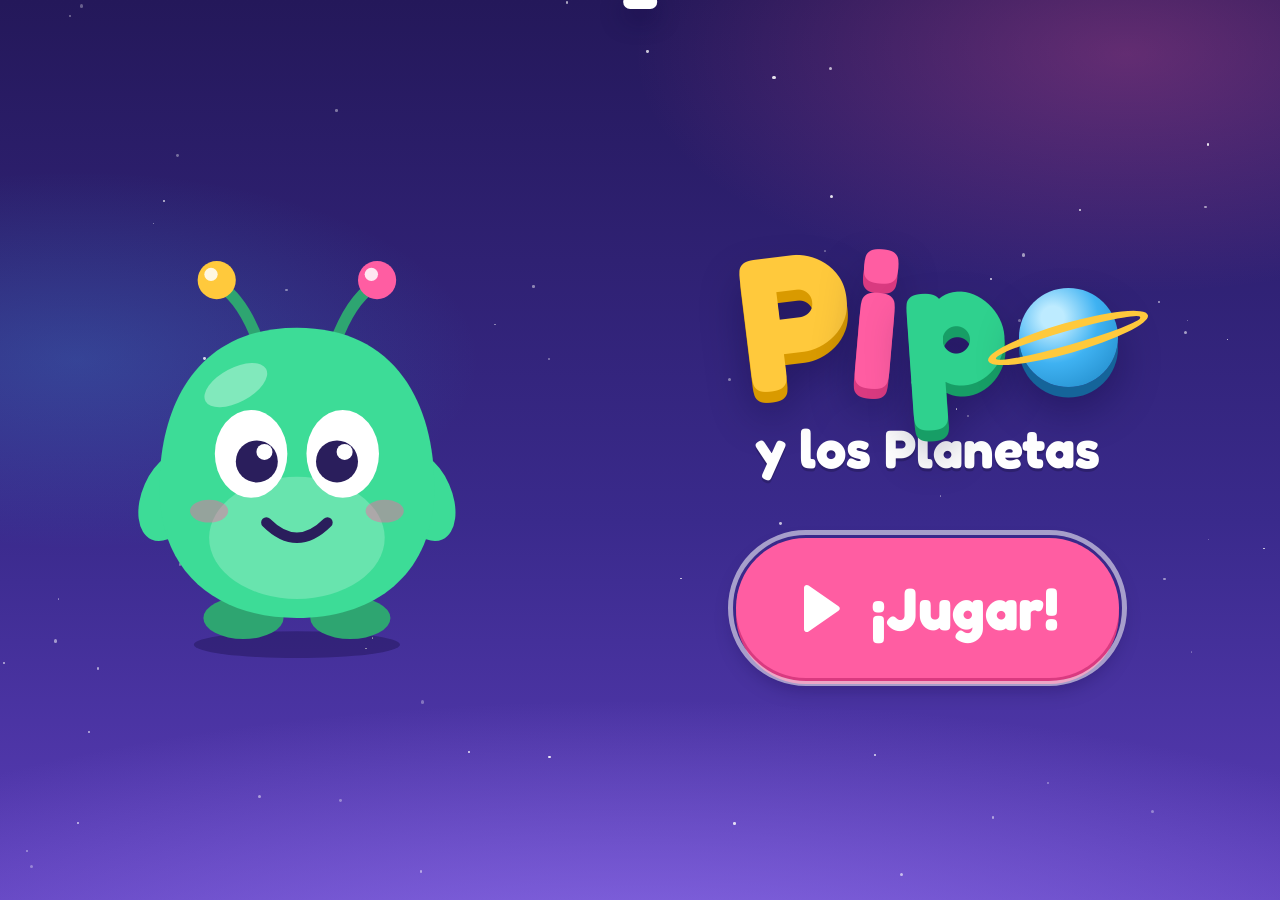
==== index.html @ cd38555b "Pipo y los Planetas: juego de matemáticas para 5-6 años Co-Authored-By: Claude Opus 5.5 <noreply@ant" ====
<!DOCTYPE html>
<html lang="es">
<head>
<meta charset="utf-8">
<meta name="viewport" content="width=device-width, initial-scale=1, maximum-scale=1, user-scalable=no, viewport-fit=cover">
<meta name="theme-color" content="#24185A">
<meta name="apple-mobile-web-app-capable" content="yes">
<meta name="mobile-web-app-capable" content="yes">
<meta name="apple-mobile-web-app-status-bar-style" content="black-translucent">
<meta name="description" content="Juego de matemáticas para niños de 5 y 6 años: contar, números, formas, patrones, sumas y restas con Pipo.">
<title>Pipo y los Planetas</title>
<link rel="icon" href="data:image/svg+xml,%3Csvg xmlns='http://www.w3.org/2000/svg' viewBox='0 0 64 64'%3E%3Ccircle cx='32' cy='34' r='22' fill='%233DDC97'/%3E%3Ccircle cx='24' cy='30' r='6' fill='%23fff'/%3E%3Ccircle cx='40' cy='30' r='6' fill='%23fff'/%3E%3Ccircle cx='25' cy='31' r='3' fill='%232A1E5C'/%3E%3Ccircle cx='39' cy='31' r='3' fill='%232A1E5C'/%3E%3Ccircle cx='18' cy='8' r='5' fill='%23FFC93C'/%3E%3Ccircle cx='46' cy='8' r='5' fill='%23FF5DA2'/%3E%3C/svg%3E">
<style>
/* =========================================================
   PIPO Y LOS PLANETAS — Estilos
   Índice:
   1. Tipografía incrustada     8. Pantalla de inicio
   2. Variables de diseño       9. Selector de voz
   3. Base y anti-zoom         10. Mapa
   4. Cielo de fondo           11. Juego
   5. Pantallas y barras       12. Contenidos de las preguntas
   6. Botones de juguete       13. Premio, armario y colecciones
   7. Iconos                   14. Capas, padres y elementos globales
                               15. Mascota y animaciones
                               16. Adaptación a pantallas
                               17. Movimiento reducido
   ========================================================= */

/* ---------- 1. Tipografía incrustada (Fredoka, licencia SIL OFL) ---------- */
@font-face {
  font-family: 'Fredoka';
  font-style: normal;
  font-weight: 600;
  font-display: swap;
  src: url([data-uri]) format('woff2');
}
@font-face {
  font-family: 'Fredoka';
  font-style: normal;
  font-weight: 700;
  font-display: swap;
  src: url([data-uri]) format('woff2');
}

/* ---------- 2. Variables de diseño ---------- */
:root {
  /* Cielo nocturno violeta: base de toda la aventura */
  --cielo1: #24185A;
  --cielo2: #3A2A8C;
  --cielo3: #5A3DB8;
  /* Tarjeta clara donde ocurre cada reto */
  --luna: #FBF9FF;
  --luna-2: #EEE9FF;
  --luna-borde: #CFC4F7;
  /* Colores de caramelo para acciones y premios */
  --sol: #FFC93C;      --sol-osc: #D99A00;
  --chicle: #FF5DA2;   --chicle-osc: #D93A80;
  --menta: #2FD18E;    --menta-osc: #179E66;
  --celeste: #3FB2F2;  --celeste-osc: #1C84C2;
  --lila: #9B7BF7;     --lila-osc: #6B4FD0;
  --tinta: #2A1E5C;
  --blanco: #FFFFFF;

  --fuente: 'Fredoka', ui-rounded, 'SF Pro Rounded', 'Arial Rounded MT Bold', 'Segoe UI', system-ui, sans-serif;
  --emoji: 'Apple Color Emoji', 'Segoe UI Emoji', 'Noto Color Emoji', 'Twemoji Mozilla', sans-serif;

  --app-h: 100vh;
  --pad: clamp(8px, 2.2vmin, 18px);
  --btn: clamp(64px, 11vmin, 92px);
  --radio: clamp(20px, 4vmin, 34px);
}
@supports (height: 100dvh) {
  :root { --app-h: 100dvh; }
}

/* ---------- 3. Base y anti-zoom ---------- */
*, *::before, *::after { box-sizing: border-box; }
html, body {
  margin: 0;
  height: 100%;
  overflow: hidden;
  background: var(--cielo1);
  overscroll-behavior: none;
}
body {
  position: fixed;
  inset: 0;
  font-family: var(--fuente);
  font-weight: 600;
  color: var(--blanco);
  -webkit-user-select: none;
  user-select: none;
  -webkit-touch-callout: none;
  -webkit-tap-highlight-color: transparent;
  touch-action: pan-x pan-y;
  -webkit-text-size-adjust: 100%;
  text-size-adjust: 100%;
}
button { font: inherit; color: inherit; touch-action: pan-x pan-y; -webkit-tap-highlight-color: transparent; }
[hidden] { display: none !important; }
#app {
  position: fixed;
  left: 0; top: 0;
  width: 100%;
  height: var(--app-h);
  overflow: hidden;
}
.emo { font-family: var(--emoji); line-height: 1; font-weight: 400; }

/* ---------- 4. Cielo de fondo ---------- */
#cielo {
  position: absolute;
  inset: 0;
  overflow: hidden;
  background:
    radial-gradient(130% 60% at 50% 115%, rgba(155, 123, 247, .85) 0%, rgba(155, 123, 247, 0) 62%),
    radial-gradient(55% 38% at 88% 6%, rgba(255, 93, 162, .28), rgba(255, 93, 162, 0) 70%),
    radial-gradient(45% 30% at 6% 40%, rgba(63, 178, 242, .22), rgba(63, 178, 242, 0) 70%),
    linear-gradient(180deg, var(--cielo1) 0%, var(--cielo2) 58%, var(--cielo3) 100%);
}
#cielo i {
  position: absolute;
  width: var(--t);
  height: var(--t);
  border-radius: 50%;
  background: #fff;
  opacity: var(--o);
  animation: titilar var(--d) ease-in-out infinite alternate;
  animation-delay: var(--r);
}

/* ---------- 5. Pantallas y barras ---------- */
.pantalla {
  position: absolute;
  inset: 0;
  display: none;
  padding:
    calc(env(safe-area-inset-top) + var(--pad))
    calc(env(safe-area-inset-right) + var(--pad))
    calc(env(safe-area-inset-bottom) + var(--pad))
    calc(env(safe-area-inset-left) + var(--pad));
  gap: var(--pad);
}
.pantalla.activa { display: grid; animation: aparecer .35s ease both; }

.barra {
  display: flex;
  align-items: center;
  gap: var(--pad);
  min-height: var(--btn);
  /* Hueco a la derecha para el botón global de repetir */
  padding-right: calc(var(--btn) + var(--pad));
}
.hud { display: flex; gap: var(--pad); align-items: center; flex-wrap: wrap; }
.chip {
  display: inline-flex;
  align-items: center;
  gap: .3em;
  height: clamp(44px, 8vmin, 60px);
  padding: 0 .7em 0 .45em;
  border-radius: 999px;
  background: rgba(255, 255, 255, .16);
  box-shadow: inset 0 0 0 2px rgba(255, 255, 255, .18);
  font-size: clamp(20px, 4.4vmin, 30px);
  font-weight: 700;
  white-space: nowrap;
}
.chip-ico { font-family: var(--emoji); font-weight: 400; font-size: .95em; }

/* ---------- 6. Botones de juguete (con borde inferior que "se hunde") ---------- */
.btn {
  --c: var(--celeste);
  --c-osc: var(--celeste-osc);
  position: relative;
  border: 0;
  margin: 0;
  padding: 0;
  cursor: pointer;
  min-width: 64px;
  min-height: 64px;
  border-radius: 999px;
  background: var(--c);
  color: #fff;
  display: inline-flex;
  align-items: center;
  justify-content: center;
  box-shadow: 0 6px 0 var(--c-osc), 0 10px 20px rgba(16, 6, 60, .35);
  transform: translateY(0);
  transition: transform .09s ease, box-shadow .09s ease, opacity .25s ease, filter .25s ease;
}
.btn:active, .btn.pulsado {
  transform: translateY(5px);
  box-shadow: 0 1px 0 var(--c-osc), 0 4px 8px rgba(16, 6, 60, .3);
}
.btn:focus-visible, .obj:focus-visible, .planeta:focus-visible, .regalo:focus-visible, .panel:focus-visible {
  outline: 4px solid var(--sol);
  outline-offset: 4px;
}
.btn-icono { width: var(--btn); height: var(--btn); flex: 0 0 auto; }
.btn-icono .ico { width: 46%; height: 46%; }
.btn-grande {
  width: clamp(84px, 17vmin, 132px);
  height: clamp(84px, 17vmin, 132px);
  border-radius: 32%;
}
.btn-grande .ico { width: 48%; height: 48%; }
.btn-grande .emo { font-size: clamp(40px, 8vmin, 64px); }
.btn-ok { --c: var(--menta); --c-osc: var(--menta-osc); }
.btn[disabled] { cursor: default; }

/* ---------- 7. Iconos ---------- */
.ico { display: inline-block; width: 1em; height: 1em; pointer-events: none; }
.ico svg { width: 100%; height: 100%; display: block; overflow: visible; }

/* ---------- 8. Pantalla de inicio ---------- */
#p-inicio.activa {
  grid-template-rows: auto minmax(0, 1fr) auto;
  grid-template-areas: "titulo" "pipo" "boton";
  justify-items: center;
  align-items: center;
  padding-bottom: calc(env(safe-area-inset-bottom) + var(--pad) * 3);
}
.titulo {
  grid-area: titulo;
  margin: clamp(8px, 3vmin, 40px) 0 0;
  display: flex;
  flex-direction: column;
  align-items: center;
  line-height: 1;
  font-weight: 700;
}
.t-pipo {
  display: flex;
  align-items: baseline;
  font-size: clamp(80px, 24vmin, 190px);
  letter-spacing: .01em;
}
.t-l {
  display: inline-block;
  color: var(--c);
  text-shadow: 0 .055em 0 var(--c2), 0 .12em .22em rgba(10, 0, 50, .35);
  transform: rotate(var(--r));
}
.t-l.l1 { --c: var(--sol); --c2: var(--sol-osc); --r: -7deg; }
.t-l.l2 { --c: var(--chicle); --c2: var(--chicle-osc); --r: 5deg; }
.t-l.l3 { --c: var(--menta); --c2: var(--menta-osc); --r: -4deg; }
/* La "o" de Pipo es un planeta con anillo */
.t-o {
  position: relative;
  display: inline-block;
  width: .52em;
  height: .52em;
  margin-left: .06em;
  border-radius: 50%;
  background: radial-gradient(circle at 34% 30%, #BDEBFF 0 12%, var(--celeste) 48%, var(--celeste-osc) 100%);
  box-shadow: 0 .055em 0 #15649A, 0 .12em .22em rgba(10, 0, 50, .35);
}
.t-o-anillo {
  position: absolute;
  left: -34%;
  right: -34%;
  top: 36%;
  height: 30%;
  border: .045em solid var(--sol);
  border-radius: 50%;
  transform: rotate(-16deg);
}
.t-sub {
  font-size: clamp(26px, 6.6vmin, 54px);
  margin-top: .18em;
  color: #fff;
  text-shadow: 0 3px 0 rgba(0, 0, 0, .18);
}
.inicio-pipo {
  grid-area: pipo;
  height: min(100%, clamp(180px, 66vmin, 420px));
  aspect-ratio: 200 / 220;
  min-height: 0;
}
.btn-jugar {
  grid-area: boton;
  --c: var(--chicle);
  --c-osc: var(--chicle-osc);
  height: clamp(92px, 19vmin, 140px);
  padding: 0 1em 0 .75em;
  gap: .35em;
  font-size: clamp(34px, 7.2vmin, 60px);
  font-weight: 700;
}
.btn-jugar .ico { width: 1.15em; height: 1.15em; }
.btn-jugar::after {
  content: '';
  position: absolute;
  inset: -8px;
  border-radius: inherit;
  border: 5px solid rgba(255, 255, 255, .55);
  animation: onda-boton 1.8s ease-out infinite;
  pointer-events: none;
}

/* ---------- 9. Selector de voz ---------- */
#p-voz.activa {
  grid-template-rows: auto minmax(0, 1fr) auto;
  justify-items: center;
  align-items: center;
}
.voz-cabecera { display: flex; align-items: center; gap: var(--pad); }
.voz-pipo { width: clamp(76px, 16vmin, 130px); aspect-ratio: 200 / 220; }
.burbuja-icono {
  width: clamp(64px, 12vmin, 96px);
  height: clamp(64px, 12vmin, 96px);
  border-radius: 50% 50% 50% 12%;
  background: #fff;
  color: var(--chicle);
  display: grid;
  place-items: center;
  box-shadow: 0 6px 0 var(--luna-borde);
}
.burbuja-icono .ico { width: 55%; height: 55%; }
.voz-tarjetas {
  display: flex;
  flex-wrap: wrap;
  justify-content: center;
  align-items: center;
  gap: clamp(10px, 3vmin, 28px);
}
.tarjeta-voz {
  width: clamp(98px, 27vmin, 210px);
  padding: clamp(10px, 2vmin, 18px) 6px;
  border: 0;
  border-radius: 28px;
  background: #fff;
  color: var(--tinta);
  cursor: pointer;
  display: flex;
  flex-direction: column;
  align-items: center;
  gap: 4px;
  box-shadow: 0 7px 0 var(--luna-borde), 0 12px 22px rgba(16, 6, 60, .3);
  transition: transform .15s ease, box-shadow .15s ease, background .15s ease;
}
.tarjeta-voz:active { transform: translateY(5px); box-shadow: 0 2px 0 var(--luna-borde); }
.tarjeta-voz.elegida {
  background: #FFF4CC;
  box-shadow: 0 7px 0 var(--sol-osc), 0 0 0 6px var(--sol), 0 12px 22px rgba(16, 6, 60, .3);
}
.tv-emo { font-family: var(--emoji); font-size: clamp(46px, 12vmin, 100px); line-height: 1.1; }
.tv-nombre { font-size: clamp(20px, 4.6vmin, 34px); font-weight: 700; }
.tv-altavoz { width: clamp(22px, 4vmin, 32px); height: clamp(22px, 4vmin, 32px); color: var(--chicle); }

/* ---------- 10. Mapa ---------- */
#p-mapa.activa {
  grid-template-rows: auto minmax(0, 1fr) auto;
  grid-template-areas: "barra" "mapa" "menu";
}
.barra-mapa { grid-area: barra; justify-content: space-between; }
.mapa-zona { grid-area: mapa; position: relative; min-height: 0; min-width: 0; }
.mapa-ruta { position: absolute; inset: 0; width: 100%; height: 100%; overflow: visible; pointer-events: none; }
.mapa-ruta .ruta-fondo { fill: none; stroke: rgba(255, 255, 255, .32); stroke-width: 6; stroke-linecap: round; stroke-dasharray: 2 16; }
.mapa-ruta .ruta-hecha { fill: none; stroke: var(--sol); stroke-width: 6; stroke-linecap: round; stroke-dasharray: 2 16; }
.menu-mapa {
  grid-area: menu;
  display: flex;
  justify-content: center;
  align-items: center;
  gap: clamp(14px, 5vmin, 40px);
}
.btn-menu {
  width: clamp(76px, 15vmin, 108px);
  height: clamp(72px, 13vmin, 100px);
  border-radius: 30%;
}
.btn-menu .emo { font-size: clamp(36px, 7vmin, 54px); }

.planeta {
  position: absolute;
  width: var(--s);
  height: var(--s);
  transform: translate(-50%, -50%);
  border: 0;
  padding: 0;
  background: none;
  cursor: pointer;
  border-radius: 50%;
}
.planeta-cuerpo {
  position: absolute;
  inset: 0;
  border-radius: 50%;
  display: grid;
  place-items: center;
  background:
    radial-gradient(circle at 30% 26%, rgba(255, 255, 255, .9) 0 5%, rgba(255, 255, 255, 0) 6%),
    radial-gradient(circle at 34% 30%, var(--p1) 0%, var(--p2) 78%);
  box-shadow:
    inset calc(var(--s) * -.08) calc(var(--s) * -.1) 0 rgba(20, 0, 60, .2),
    0 0 0 4px rgba(255, 255, 255, .22),
    0 10px 22px rgba(10, 0, 50, .45);
  transition: transform .15s ease;
}
.planeta:active .planeta-cuerpo { transform: scale(.92); }
.planeta-icono {
  font-size: calc(var(--s) * .4);
  line-height: 1;
  font-weight: 700;
  color: #fff;
  text-shadow: 0 3px 0 rgba(20, 0, 60, .25);
}
.planeta-icono.emo { font-size: calc(var(--s) * .42); }
.planeta-anillo {
  position: absolute;
  left: -20%;
  right: -20%;
  top: 40%;
  height: 24%;
  border-radius: 50%;
  border: calc(var(--s) * .055) solid rgba(255, 255, 255, .6);
  border-top-color: transparent;
  transform: rotate(-14deg);
  pointer-events: none;
}
.planeta-num {
  position: absolute;
  left: -6%;
  top: -6%;
  width: 36%;
  height: 36%;
  min-width: 26px;
  min-height: 26px;
  border-radius: 50%;
  background: #fff;
  color: var(--tinta);
  display: grid;
  place-items: center;
  font-size: max(15px, calc(var(--s) * .19));
  font-weight: 700;
  box-shadow: 0 3px 0 var(--luna-borde);
}
.planeta-insignia {
  position: absolute;
  right: -8%;
  bottom: -6%;
  width: 40%;
  height: 40%;
  min-width: 28px;
  min-height: 28px;
  border-radius: 50%;
  display: grid;
  place-items: center;
  background: var(--sol);
  color: var(--tinta);
  box-shadow: 0 3px 0 var(--sol-osc);
}
.planeta-insignia svg { width: 62%; height: 62%; display: block; }
.planeta-insignia path { fill: #fff; stroke: none; }
.planeta-insignia.candado path { fill: none; stroke: currentColor; }
.planeta.bloqueado .planeta-cuerpo { filter: grayscale(.9) brightness(.7); }
.planeta.bloqueado .planeta-icono { opacity: .5; }
.planeta.bloqueado .planeta-insignia { background: #fff; box-shadow: 0 3px 0 var(--luna-borde); color: var(--lila-osc); }
.planeta.actual::after {
  content: '';
  position: absolute;
  inset: -12%;
  border-radius: 50%;
  border: 5px solid var(--sol);
  animation: onda 1.7s ease-out infinite;
  pointer-events: none;
}
.planeta.actual .planeta-cuerpo { animation: latido 1.7s ease-in-out infinite; }
.planeta.dormido-toque { animation: tambaleo .5s ease; }
.planeta.despierta .planeta-cuerpo { animation: despertar 1.1s ease; }
.pipo-mapa {
  position: absolute;
  width: var(--pw, 80px);
  aspect-ratio: 200 / 220;
  transform: translate(-30%, -96%);
  transition: left .75s cubic-bezier(.45, 0, .3, 1), top .75s cubic-bezier(.45, 0, .3, 1);
  pointer-events: none;
  z-index: 2;
}

/* ---------- 11. Juego ---------- */
#p-juego.activa {
  grid-template-rows: auto auto minmax(0, 1fr) auto;
  grid-template-areas: "barra" "guia" "escena" "resp";
}
#p-juego.sin-respuestas.activa {
  grid-template-rows: auto auto minmax(0, 1fr);
  grid-template-areas: "barra" "guia" "escena";
}
#p-juego.sin-respuestas .respuestas { display: none; }
.barra-juego { grid-area: barra; }
.progreso {
  flex: 1 1 auto;
  min-width: 0;
  display: flex;
  justify-content: center;
  align-items: center;
  gap: clamp(2px, 1vmin, 8px);
}
.estrella-slot { width: clamp(24px, 6.4vmin, 48px); flex: 0 1 auto; display: block; }
.estrella-slot svg { width: 100%; height: auto; display: block; overflow: visible; }
.estrella-slot path { fill: rgba(255, 255, 255, .14); stroke: rgba(255, 255, 255, .55); stroke-width: 1.4; stroke-linejoin: round; transition: fill .2s; }
.estrella-slot.llena path { fill: var(--sol); stroke: #fff; }
.estrella-slot.llena { animation: pop .45s cubic-bezier(.3, 1.6, .5, 1); }

.guia {
  grid-area: guia;
  display: flex;
  align-items: center;
  gap: var(--pad);
  min-height: 0;
  min-width: 0;
}
.guia-pipo { height: clamp(58px, 10.5vh, 112px); aspect-ratio: 200 / 220; flex: 0 0 auto; }
.ondas { display: flex; gap: 5px; align-items: center; height: 34px; opacity: 0; transition: opacity .2s ease; }
.ondas.activa { opacity: 1; }
.ondas i { display: block; width: 8px; height: 30%; border-radius: 4px; background: #fff; animation: onda-voz .8s ease-in-out infinite; }
.ondas i:nth-child(2) { animation-delay: .15s; }
.ondas i:nth-child(3) { animation-delay: .3s; }

.escena {
  grid-area: escena;
  min-height: 0;
  min-width: 0;
  position: relative;
  display: flex;
  flex-direction: column;
  gap: var(--pad);
  padding: clamp(10px, 2.4vmin, 22px);
  border-radius: var(--radio);
  background: var(--luna);
  color: var(--tinta);
  box-shadow: 0 0 0 5px var(--tema, rgba(255, 255, 255, .28)), 0 0 0 9px rgba(255, 255, 255, .18), 0 18px 40px rgba(16, 6, 60, .45);
  overflow: hidden;
}
.respuestas {
  grid-area: resp;
  display: flex;
  justify-content: center;
  align-items: stretch;
  gap: clamp(10px, 3vmin, 26px);
  min-height: 0;
}
.opcion {
  --c: #fff;
  --c-osc: var(--luna-borde);
  color: var(--tinta);
  border-radius: 28px;
  font-weight: 700;
}
.respuestas .opcion {
  flex: 0 1 clamp(84px, 24vmin, 150px);
  height: clamp(76px, 15vmin, 124px);
  font-size: clamp(40px, 9vmin, 72px);
}
.respuestas .opcion .emo { font-size: clamp(40px, 9vmin, 70px); }

/* Estados de cualquier elemento elegible */
.elegible.correcto {
  --c: var(--menta);
  --c-osc: var(--menta-osc);
  color: #fff;
  background-color: var(--menta);
  animation: salto .5s cubic-bezier(.3, 1.6, .5, 1);
}
.elegible.apagado {
  opacity: .32;
  filter: grayscale(.7);
  pointer-events: none;
  animation: tambaleo .45s ease;
}
.elegible.guiado {
  box-shadow: 0 6px 0 var(--sol-osc), 0 0 0 6px var(--sol), 0 0 26px 6px rgba(255, 201, 60, .75);
  animation: latido 1.1s ease-in-out infinite;
}
/* Los paneles de comparar ocupan toda la escena: se resaltan por dentro, sin crecer */
.panel.elegible.guiado { animation: pulso-borde 1.1s ease-in-out infinite; }
.panel.elegible.correcto { animation: salto-suave .5s ease; }

/* ---------- 12. Contenidos de las preguntas ---------- */
.zona {
  flex: 1 1 auto;
  min-height: 0;
  min-width: 0;
  position: relative;
  display: flex;
  align-items: center;
  justify-content: center;
}
.rejilla {
  width: 100%;
  height: 100%;
  display: grid;
  justify-content: center;
  align-content: center;
  gap: var(--g, 6px);
  grid-template-columns: repeat(var(--cols, 3), var(--cw, 60px));
  grid-auto-rows: var(--ch, 60px);
}
.obj {
  position: relative;
  width: var(--cw, 60px);
  height: var(--ch, 60px);
  border: 0;
  padding: 0;
  margin: 0;
  background: transparent;
  border-radius: 50%;
  cursor: pointer;
  display: grid;
  place-items: center;
  transition: transform .12s ease, opacity .6s ease, filter .6s ease;
}
.obj:active { transform: scale(.9); }
.obj-e {
  display: block;
  font-family: var(--emoji);
  font-size: calc(var(--ch, 60px) * .64);
  line-height: 1;
  transform: translate(var(--dx, 0), var(--dy, 0)) rotate(var(--rot, 0deg));
  pointer-events: none;
}
.obj.contado {
  background: radial-gradient(circle, rgba(255, 201, 60, .55) 0 52%, rgba(255, 201, 60, 0) 70%);
}
.obj-num {
  position: absolute;
  top: -4%;
  right: -4%;
  min-width: 44%;
  height: 44%;
  padding: 0 .2em;
  border-radius: 999px;
  background: var(--chicle);
  color: #fff;
  font-size: calc(var(--ch, 60px) * .27);
  font-weight: 700;
  display: grid;
  place-items: center;
  box-shadow: 0 2px 0 var(--chicle-osc);
  transform: scale(0);
  transition: transform .2s cubic-bezier(.3, 1.6, .5, 1);
  pointer-events: none;
}
.obj.contado .obj-num { transform: scale(1); }
.obj.rebote { animation: pop .35s ease; }
.obj.se-va { opacity: .2; filter: grayscale(1); pointer-events: none; transform: translateY(-14%) scale(.82); }
.obj.se-va::after {
  content: '';
  position: absolute;
  inset: 14%;
  border: 3px dashed #8E80C8;
  border-radius: 50%;
}
.obj.no-contable { cursor: default; }

/* Tira de pista */
.pista-tira {
  flex: 0 0 auto;
  display: flex;
  align-items: center;
  justify-content: center;
  flex-wrap: wrap;
  gap: .4em;
  padding: .2em .6em;
  border-radius: 18px;
  background: #FFF1C2;
  color: var(--tinta);
  font-size: clamp(24px, 5.2vmin, 42px);
  font-weight: 700;
  animation: aparecer .3s ease both;
}
.pista-tira .forma-pista { width: 3em; height: 3em; }
.pista-tira .puntos i { width: .42em; height: .42em; }
.pista-tira .mini-marco { --s: .7em; }

/* Ecuación (sumas y restas) */
.ecuacion {
  flex: 0 0 auto;
  display: flex;
  justify-content: center;
  align-items: center;
  gap: .28em;
  font-size: clamp(30px, 7vmin, 58px);
  font-weight: 700;
  color: var(--tinta);
  line-height: 1.1;
}
.ecuacion .signo-mas { color: var(--chicle); }
.ecuacion .signo-menos { color: var(--celeste-osc); }
.ecuacion .q {
  display: inline-grid;
  place-items: center;
  min-width: 1.35em;
  height: 1.25em;
  border: 4px dashed var(--lila);
  border-radius: 14px;
  color: var(--lila);
}

/* Sumas: dos grupos */
.operacion { flex: 1 1 auto; min-height: 0; display: flex; align-items: stretch; gap: 6px; }
.grupo { flex: 1 1 0; min-width: 78px; display: flex; border-radius: 22px; background: var(--luna-2); padding: 6px; }
.grupo .rejilla { flex: 1 1 auto; }
.signo-op { align-self: center; font-size: clamp(34px, 8vmin, 64px); font-weight: 700; color: var(--chicle); line-height: 1; }

/* Comparar: dos paneles que se tocan */
.comparar { flex: 1 1 auto; min-height: 0; display: flex; gap: var(--pad); }
.panel {
  --c: var(--luna-2);
  --c-osc: var(--luna-borde);
  flex: 1 1 0;
  min-width: 0;
  min-height: 0;
  display: flex;
  flex-direction: column;
  align-items: stretch;
  border: 0;
  padding: 8px;
  border-radius: 24px;
  cursor: pointer;
  color: var(--tinta);
  background: var(--c);
  box-shadow: 0 6px 0 var(--c-osc);
  transition: transform .09s ease, box-shadow .09s ease, opacity .25s ease;
}
.panel:active { transform: translateY(4px); box-shadow: 0 2px 0 var(--c-osc); }
.panel .rejilla { flex: 1 1 auto; min-height: 0; height: auto; }
.panel-cuenta { flex: 0 0 auto; text-align: center; font-size: clamp(30px, 7vmin, 54px); font-weight: 700; line-height: 1.1; color: var(--chicle); }
.panel.leyendo { box-shadow: 0 6px 0 var(--c-osc), 0 0 0 5px var(--sol); }
.btn-igual { font-size: clamp(48px, 10vmin, 80px) !important; }

/* Tren de números */
.tren {
  flex: 1 1 auto;
  min-height: 0;
  display: flex;
  align-items: center;
  justify-content: center;
  gap: calc(var(--s, 60px) * .1);
}
.locomotora { font-family: var(--emoji); font-size: calc(var(--s, 60px) * .9); line-height: 1; }
.vagon {
  position: relative;
  width: var(--s, 60px);
  height: calc(var(--s, 60px) * .92);
  border-radius: 20%;
  background: var(--celeste);
  color: #fff;
  display: flex;
  flex-direction: column;
  align-items: center;
  justify-content: center;
  font-size: calc(var(--s, 60px) * .5);
  font-weight: 700;
  line-height: 1;
  box-shadow: inset 0 calc(var(--s, 60px) * -.1) 0 rgba(0, 0, 0, .14);
  margin-bottom: calc(var(--s, 60px) * .14);
}
.vagon::before, .vagon::after {
  content: '';
  position: absolute;
  bottom: calc(var(--s, 60px) * -.16);
  width: calc(var(--s, 60px) * .24);
  height: calc(var(--s, 60px) * .24);
  border-radius: 50%;
  background: var(--tinta);
  box-shadow: inset 0 0 0 calc(var(--s, 60px) * .06) #8E80C8;
}
.vagon::before { left: 14%; }
.vagon::after { right: 14%; }
.vagon:nth-child(odd) { background: var(--chicle); }
.vagon.hueco { background: #fff; color: var(--lila); border: 4px dashed var(--lila); box-shadow: none; }
.vagon.hueco span { animation: latido 1.2s ease-in-out infinite; display: inline-block; }
.vagon.leyendo { transform: translateY(-10%); box-shadow: 0 0 0 4px var(--sol); }
.vagon .puntos { margin-top: 3px; max-width: 84%; }
.vagon .puntos i { width: calc(var(--s, 60px) * .1); height: calc(var(--s, 60px) * .1); background: #fff; }

/* Puntos (apoyo visual de cantidad) */
.puntos { display: flex; flex-wrap: wrap; justify-content: center; gap: 3px; }
.puntos i { display: block; width: 10px; height: 10px; border-radius: 50%; background: var(--chicle); }

/* Patrones */
.fila {
  flex: 1 1 auto;
  min-height: 0;
  display: flex;
  flex-wrap: wrap;
  align-items: center;
  align-content: center;
  justify-content: center;
  gap: calc(var(--s, 60px) * .12);
}
.pat {
  width: var(--s, 60px);
  height: var(--s, 60px);
  border-radius: 24%;
  background: var(--luna-2);
  display: grid;
  place-items: center;
  font-family: var(--emoji);
  font-size: calc(var(--s, 60px) * .62);
  line-height: 1;
  transition: transform .2s ease, background .3s ease, box-shadow .2s ease;
}
.pat.hueco { background: #fff; border: 4px dashed var(--lila); color: var(--lila); font-family: var(--fuente); font-weight: 700; }
.pat.hueco span { animation: latido 1.2s ease-in-out infinite; display: inline-block; }
.pat.u0 { background: #FFE7A3; }
.pat.u1 { background: #C6F2DD; }
.pat.leyendo { transform: scale(1.12); box-shadow: 0 0 0 4px var(--sol); }

/* Cartas en la escena (números, formas, grupos) */
.cartas { width: 100%; height: 100%; display: grid; justify-content: center; align-content: center; gap: var(--g, 12px); grid-template-columns: repeat(var(--cols, 3), var(--cw, 90px)); grid-auto-rows: var(--ch, 90px); }
.carta {
  --c: #fff;
  --c-osc: var(--luna-borde);
  width: var(--cw, 90px);
  height: var(--ch, 90px);
  border-radius: 26px;
  color: var(--tinta);
  flex-direction: column;
  gap: 4%;
  font-weight: 700;
  font-size: calc(var(--ch, 90px) * .56);
  line-height: 1;
  box-shadow: 0 6px 0 var(--c-osc), 0 8px 16px rgba(16, 6, 60, .12);
}
.carta .puntos { max-width: 86%; gap: calc(var(--ch, 90px) * .03); }
.carta .puntos i { width: calc(var(--ch, 90px) * .095); height: calc(var(--ch, 90px) * .095); }
.carta svg.forma { width: 78%; height: 78%; overflow: visible; }
.carta.correcto .puntos i { background: #fff; }
.dado {
  display: grid;
  grid-template-columns: repeat(var(--dc, 3), 1fr);
  grid-template-rows: repeat(var(--df, 3), 1fr);
  width: 86%;
  height: 86%;
  place-items: center;
}
.dado span { font-family: var(--emoji); font-size: calc(var(--ch, 90px) * var(--de, .2)); line-height: 1; font-weight: 400; }
.numeros-b { flex: 1 1 auto; min-height: 0; display: flex; flex-direction: column; align-items: center; gap: var(--pad); }
.numero-grande {
  flex: 0 0 auto;
  font-size: clamp(60px, 15vmin, 130px);
  font-weight: 700;
  line-height: 1;
  color: var(--chicle);
  padding: .04em .38em .08em;
  border-radius: 24px;
  background: #fff;
  box-shadow: 0 6px 0 var(--luna-borde);
}
.numeros-b .zona { width: 100%; }

/* Marcos de diez (números hasta 20) */
.marcos { flex: 1 1 auto; min-height: 0; display: flex; flex-direction: column; align-items: center; justify-content: center; gap: calc(var(--s, 50px) * .22); }
.marco {
  display: grid;
  grid-template-columns: repeat(5, var(--s, 50px));
  grid-auto-rows: var(--s, 50px);
  border-radius: 14px;
  background: #fff;
  box-shadow: 0 0 0 3px var(--luna-borde);
  overflow: hidden;
}
.marco.leyendo { box-shadow: 0 0 0 5px var(--sol); }
.celda { display: grid; place-items: center; border: 1.5px solid #E6DFFF; }
.marco .obj { --cw: calc(var(--s, 50px) * .96); --ch: calc(var(--s, 50px) * .96); }
.mini-marco { display: inline-grid; grid-template-columns: repeat(5, var(--s)); grid-auto-rows: var(--s); gap: 2px; padding: 3px; background: #fff; border-radius: 6px; box-shadow: 0 0 0 2px var(--luna-borde); vertical-align: middle; }
.mini-marco i { display: block; border-radius: 50%; background: #E6DFFF; }
.mini-marco i.si { background: var(--chicle); }

/* ---------- 13. Premio, armario y colecciones ---------- */
#p-premio.activa {
  grid-template-rows: auto minmax(0, 1fr) auto;
  justify-items: center;
  align-items: center;
}
.premio-estrellas { display: flex; gap: clamp(4px, 1.4vmin, 10px); }
.premio-estrellas .estrella-slot { width: clamp(30px, 7vmin, 54px); }
.premio-centro {
  position: relative;
  display: grid;
  place-items: center;
  height: min(100%, clamp(200px, 72vmin, 440px));
  aspect-ratio: 1;
  min-height: 0;
}
.premio-rayos {
  position: absolute;
  inset: -18%;
  border-radius: 50%;
  background: repeating-conic-gradient(rgba(255, 233, 160, .38) 0 9deg, rgba(255, 233, 160, 0) 9deg 20deg);
  -webkit-mask: radial-gradient(circle, #000 25%, transparent 68%);
  mask: radial-gradient(circle, #000 25%, transparent 68%);
  opacity: 0;
  transition: opacity .6s ease;
  animation: girar 14s linear infinite;
  pointer-events: none;
}
.premio-centro.abierto .premio-rayos { opacity: 1; }
.regalo {
  position: relative;
  width: 100%;
  height: 100%;
  border: 0;
  padding: 0;
  background: none;
  cursor: pointer;
  border-radius: 24px;
  animation: menear 1.6s ease-in-out infinite;
}
.regalo svg { width: 100%; height: 100%; display: block; overflow: visible; }
.regalo .tapa { transform-box: fill-box; transform-origin: 50% 100%; transition: transform .6s cubic-bezier(.3, 1.4, .5, 1), opacity .6s ease; }
.regalo.abriendo { animation: sacudir .5s ease; }
.regalo.abierto { animation: none; pointer-events: none; }
.regalo.abierto .tapa { transform: translate(18%, -120%) rotate(28deg); opacity: 0; }
.regalo.abierto .caja { transition: opacity .5s ease .25s; opacity: 0; }
.premio-revelado { position: absolute; inset: 0; display: flex; flex-direction: column; align-items: center; justify-content: center; gap: var(--pad); }
.pegatina {
  display: grid;
  place-items: center;
  border-radius: 24%;
  background: #fff;
  box-shadow: 0 0 0 5px #fff, 0 0 0 7px rgba(42, 30, 92, .12), 0 8px 18px rgba(16, 6, 60, .35);
  transform: rotate(var(--rot, -4deg));
  font-family: var(--emoji);
  line-height: 1;
}
.pegatina-premio { width: 58%; aspect-ratio: 1; font-size: clamp(70px, 20vmin, 170px); animation: pop-grande .7s cubic-bezier(.3, 1.6, .5, 1) both; }
.premio-monedas {
  font-size: clamp(28px, 6vmin, 50px);
  font-weight: 700;
  padding: .1em .7em;
  border-radius: 999px;
  background: rgba(255, 255, 255, .18);
  animation: aparecer .4s ease .35s both;
}
.premio-pie { display: flex; align-items: flex-end; justify-content: center; gap: var(--pad); min-height: clamp(84px, 17vmin, 132px); }
.premio-pipo { width: clamp(90px, 22vmin, 150px); aspect-ratio: 200 / 220; }

/* Armario */
#p-tienda.activa {
  grid-template-rows: auto minmax(0, 1fr) auto;
  grid-template-areas: "barra" "pipo" "panel";
}
#p-tienda .barra { grid-area: barra; }
.tienda-pipo { grid-area: pipo; height: 100%; max-width: 100%; aspect-ratio: 200 / 220; justify-self: center; min-height: 0; }
.tienda-panel {
  grid-area: panel;
  display: flex;
  flex-direction: column;
  gap: var(--pad);
  padding: var(--pad);
  border-radius: 28px;
  background: rgba(255, 255, 255, .13);
  box-shadow: inset 0 0 0 2px rgba(255, 255, 255, .16);
  min-height: 0;
}
.tienda-pestanas { display: flex; justify-content: center; gap: var(--pad); }
.pestana { --c: rgba(255, 255, 255, .22); --c-osc: rgba(0, 0, 0, .25); width: clamp(88px, 18vmin, 120px); border-radius: 22px; }
.pestana.activa { --c: #fff; --c-osc: var(--luna-borde); }
.pestana .emo { font-size: clamp(30px, 6vmin, 44px); }
.tienda-items { display: grid; grid-template-columns: repeat(4, minmax(0, 1fr)); gap: var(--pad); }
.item {
  --c: #fff;
  --c-osc: var(--luna-borde);
  flex-direction: column;
  gap: 2px;
  padding: 6px 4px;
  border-radius: 22px;
  color: var(--tinta);
  min-height: 84px;
}
.item .mini { width: min(72%, 92px); aspect-ratio: 200 / 220; }
.item .pipo-mov { animation: none; }
.desplazable { touch-action: pan-y; }
.item .precio { font-size: clamp(16px, 3.4vmin, 24px); font-weight: 700; display: flex; align-items: center; gap: .2em; }
.item .precio .ico { width: 1em; height: 1em; color: var(--menta-osc); }
.item.equipado { box-shadow: 0 6px 0 var(--sol-osc), 0 0 0 5px var(--sol); background: #FFF4CC; }
.item.caro .precio { opacity: .55; }
.item.sin-dinero { animation: tambaleo .45s ease; }

/* Colecciones: álbum y medallas */
#p-album.activa, #p-logros.activa { grid-template-rows: auto minmax(0, 1fr); }
.coleccion {
  min-height: 0;
  display: grid;
  justify-content: center;
  align-content: center;
  gap: var(--g, 12px);
  grid-template-columns: repeat(var(--cols, 4), var(--cw, 70px));
  grid-auto-rows: var(--ch, 70px);
}
.casilla {
  width: var(--cw, 70px);
  height: var(--ch, 70px);
  border: 0;
  padding: 0;
  background: none;
  cursor: pointer;
  display: grid;
  place-items: center;
}
.casilla .pegatina { width: 84%; height: 84%; font-size: calc(var(--ch, 70px) * .52); }
.casilla.secreta .pegatina {
  background: rgba(255, 255, 255, .1);
  box-shadow: inset 0 0 0 3px rgba(255, 255, 255, .35);
  color: rgba(255, 255, 255, .6);
  font-family: var(--fuente);
  font-weight: 700;
  transform: none;
}
.medalla {
  width: 84%;
  height: 84%;
  border-radius: 50%;
  display: grid;
  place-items: center;
  font-family: var(--emoji);
  font-size: calc(var(--ch, 70px) * .44);
  background: radial-gradient(circle at 35% 30%, #FFE58A, var(--sol) 60%, var(--sol-osc));
  box-shadow: 0 5px 0 #A87300, 0 0 0 4px rgba(255, 255, 255, .5);
}
.casilla.secreta .medalla { background: rgba(255, 255, 255, .1); box-shadow: inset 0 0 0 3px rgba(255, 255, 255, .3); filter: grayscale(1); opacity: .55; }
.casilla.rebote { animation: pop .4s ease; }

/* ---------- 14. Capas, zona de padres y elementos globales ---------- */
.capa {
  position: fixed;
  inset: 0;
  z-index: 50;
  display: grid;
  place-items: center;
  padding: calc(env(safe-area-inset-top) + var(--pad)) var(--pad) calc(env(safe-area-inset-bottom) + var(--pad));
  background: rgba(18, 10, 58, .8);
  -webkit-backdrop-filter: blur(4px);
  backdrop-filter: blur(4px);
  animation: aparecer .25s ease both;
}
.tarjeta-capa { display: flex; flex-direction: column; align-items: center; gap: calc(var(--pad) * 1.6); }
.capa-pipo { width: clamp(110px, 28vmin, 230px); aspect-ratio: 200 / 220; }
.fila-botones { display: flex; flex-wrap: wrap; justify-content: center; gap: clamp(14px, 4.5vmin, 36px); }
.btn.apagada::after {
  content: '';
  position: absolute;
  left: 18%;
  right: 18%;
  top: 50%;
  height: 7px;
  border-radius: 4px;
  background: #fff;
  transform: rotate(-40deg);
  box-shadow: 0 0 0 3px var(--c);
}

.capa-padres { z-index: 70; align-items: stretch; }
.panel-padres {
  width: min(760px, 100%);
  max-height: 100%;
  overflow-y: auto;
  -webkit-overflow-scrolling: touch;
  overscroll-behavior: contain;
  justify-self: center;
  border-radius: 24px;
  background: #fff;
  color: var(--tinta);
  padding: clamp(14px, 3vmin, 28px);
  font-size: 17px;
  line-height: 1.4;
  -webkit-user-select: text;
  user-select: text;
}
.padres-cabecera { display: flex; align-items: center; justify-content: space-between; gap: 12px; }
.padres-cabecera h2 { margin: 0; font-size: clamp(24px, 4.5vmin, 32px); }
.pp-seccion { margin-top: 22px; padding-top: 14px; border-top: 2px solid var(--luna-2); }
.pp-seccion h3 { margin: 0 0 10px; font-size: 21px; }
.pp-nota { margin: 6px 0 0; font-size: 15px; opacity: .75; font-weight: 600; }
.pp-fila { display: flex; align-items: center; justify-content: space-between; gap: 12px; min-height: 56px; flex-wrap: wrap; }
.pp-fila label { flex: 1 1 160px; }
.pp-fila input[type=range] { flex: 1 1 200px; max-width: 320px; height: 44px; accent-color: var(--chicle); touch-action: pan-x; }
.interruptor {
  position: relative;
  width: 76px;
  height: 46px;
  border: 0;
  border-radius: 999px;
  background: #D8D2EE;
  cursor: pointer;
  flex: 0 0 auto;
  transition: background .2s;
}
.interruptor::after {
  content: '';
  position: absolute;
  top: 5px;
  left: 5px;
  width: 36px;
  height: 36px;
  border-radius: 50%;
  background: #fff;
  box-shadow: 0 2px 4px rgba(0, 0, 0, .25);
  transition: transform .2s;
}
.interruptor[aria-checked="true"] { background: var(--menta); }
.interruptor[aria-checked="true"]::after { transform: translateX(30px); }
.segmentos { display: flex; gap: 8px; flex-wrap: wrap; }
.seg { min-width: 64px; height: 48px; border: 0; border-radius: 14px; background: var(--luna-2); color: var(--tinta); font-weight: 700; cursor: pointer; padding: 0 12px; }
.seg.activo { background: var(--chicle); color: #fff; }
.pp-voces { display: flex; flex-wrap: wrap; gap: 12px; }
.pp-voces .tarjeta-voz { width: 150px; box-shadow: 0 5px 0 var(--luna-borde); background: var(--luna); }
.pp-voces .tarjeta-voz.elegida { background: #FFF4CC; box-shadow: 0 5px 0 var(--sol-osc), 0 0 0 4px var(--sol); }
.pp-voces .tv-emo { font-size: 44px; }
.pp-voces .tv-nombre { font-size: 20px; }
.tv-sistema { font-size: 12px; opacity: .7; text-align: center; padding: 0 4px; line-height: 1.2; word-break: break-word; }
.pp-resumen { display: grid; grid-template-columns: repeat(auto-fill, minmax(150px, 1fr)); gap: 10px; }
.pp-dato { background: var(--luna); border-radius: 14px; padding: 10px 12px; }
.pp-dato b { display: block; font-size: 26px; }
.pp-tabla { width: 100%; border-collapse: collapse; font-size: 15px; margin-top: 12px; }
.pp-tabla th, .pp-tabla td { text-align: left; padding: 7px 6px; border-bottom: 1px solid var(--luna-2); }
.pp-tabla th { font-size: 13px; opacity: .7; }
.btn-texto-pp { height: 52px; border: 0; border-radius: 14px; padding: 0 18px; font-weight: 700; cursor: pointer; background: var(--luna-2); color: var(--tinta); }
.btn-peligro { background: #fff; color: #B42318; box-shadow: inset 0 0 0 3px #F04438; }
.btn-peligro.confirmar { background: #F04438; color: #fff; }
.pp-aviso { background: #FFF1C2; border-radius: 12px; padding: 10px 12px; margin-top: 10px; }

.btn-repetir {
  position: fixed;
  z-index: 52;
  top: calc(env(safe-area-inset-top) + var(--pad));
  right: calc(env(safe-area-inset-right) + var(--pad));
  --c: var(--sol);
  --c-osc: var(--sol-osc);
  color: var(--tinta);
}
.aviso-voz {
  position: absolute;
  top: -6px;
  left: -6px;
  width: 28px;
  height: 28px;
  border-radius: 50%;
  background: #F04438;
  color: #fff;
  font-size: 18px;
  font-weight: 700;
  display: grid;
  place-items: center;
  box-shadow: 0 0 0 3px #fff;
}
.subtitulo {
  position: fixed;
  z-index: 53;
  left: 50%;
  top: calc(env(safe-area-inset-top) + var(--btn) + var(--pad) * 2);
  transform: translateX(-50%);
  width: max-content;
  max-width: min(92vw, 680px);
  padding: .45em .9em;
  border-radius: 18px;
  background: #fff;
  color: var(--tinta);
  font-size: clamp(17px, 3.6vmin, 26px);
  text-align: center;
  box-shadow: 0 8px 20px rgba(16, 6, 60, .4);
  pointer-events: none;
}
.aviso {
  position: fixed;
  z-index: 60;
  left: 50%;
  top: calc(env(safe-area-inset-top) + var(--pad));
  display: flex;
  align-items: center;
  gap: .5em;
  max-width: calc(100vw - var(--btn) * 2 - var(--pad) * 6);
  padding: .3em 1em .3em .4em;
  border-radius: 999px;
  background: #fff;
  color: var(--tinta);
  font-size: clamp(16px, 3.4vmin, 24px);
  font-weight: 700;
  box-shadow: 0 10px 24px rgba(16, 6, 60, .4);
  transform: translate(-50%, -160%);
  transition: transform .35s cubic-bezier(.3, 1.4, .5, 1);
  pointer-events: none;
}
.aviso.visible { transform: translate(-50%, 0); }
.aviso .aviso-ico { font-family: var(--emoji); font-size: 1.8em; line-height: 1; font-weight: 400; }
#confeti { position: fixed; inset: 0; width: 100%; height: 100%; pointer-events: none; z-index: 80; }
.estrella-vuela { position: fixed; z-index: 81; width: 48px; height: 48px; left: 0; top: 0; pointer-events: none; }
.estrella-vuela path { fill: var(--sol); stroke: #fff; stroke-width: 1.4; }

/* Botón de padres con anillo de carga (mantener pulsado) */
.btn-padres { --c: rgba(255, 255, 255, .18); --c-osc: rgba(0, 0, 0, .3); }
.anillo-carga { position: absolute; inset: -6px; width: calc(100% + 12px); height: calc(100% + 12px); transform: rotate(-90deg); pointer-events: none; }
.anillo-carga circle { fill: none; stroke: var(--sol); stroke-width: 7; stroke-linecap: round; stroke-dasharray: 289.03; stroke-dashoffset: 289.03; }

/* ---------- 15. Mascota y animaciones ---------- */
.pipo-slot { display: block; }
.pipo { position: relative; width: 100%; height: 100%; }
.pipo-mov { width: 100%; height: 100%; animation: flotar 3.4s ease-in-out infinite; }
.pipo svg { width: 100%; height: 100%; display: block; overflow: visible; }
.pipo .p-ojos { transform-box: fill-box; transform-origin: center; animation: parpadeo 4.6s ease-in-out infinite; }
.pipo .p-boca { opacity: 0; transform-box: fill-box; transform-origin: center; }
.pipo .p-sonrisa { transition: opacity .1s; }
.pipo.hablando .p-boca { opacity: 1; animation: boca .26s ease-in-out infinite alternate; }
.pipo.hablando .p-sonrisa { opacity: 0; }
.pipo .p-brazo { transform-box: fill-box; }
.pipo .p-brazo-i { transform-origin: 85% 12%; }
.pipo .p-brazo-d { transform-origin: 15% 12%; }
.pipo .p-zzz { opacity: 0; }
.pipo.feliz { animation: saltar .7s cubic-bezier(.3, 1.5, .5, 1); }
.pipo.feliz .p-brazo-i { animation: saludo-i .35s ease-in-out 2 alternate; }
.pipo.feliz .p-brazo-d { animation: saludo-d .35s ease-in-out 2 alternate; }
.pipo.pensar { animation: ladear 1s ease-in-out; }
.pipo.estirar .p-brazo-i { animation: estirar-i 2.4s ease-in-out infinite; }
.pipo.estirar .p-brazo-d { animation: estirar-d 2.4s ease-in-out infinite; }
.pipo.dormir .p-ojos { animation: none; transform: scaleY(.12); }
.pipo.dormir .p-zzz { opacity: 1; animation: zzz 2.4s ease-in-out infinite; }
.pipo.dormir .pipo-mov { animation-duration: 5s; }

@keyframes titilar { to { opacity: .12; transform: scale(.6); } }
@keyframes aparecer { from { opacity: 0; transform: scale(.98); } to { opacity: 1; transform: none; } }
@keyframes flotar { 0%, 100% { transform: translateY(0); } 50% { transform: translateY(-4%); } }
@keyframes parpadeo { 0%, 92%, 100% { transform: scaleY(1); } 95% { transform: scaleY(.1); } }
@keyframes boca { from { transform: scaleY(.3); } to { transform: scaleY(1); } }
@keyframes saltar { 0% { transform: translateY(0) scale(1); } 30% { transform: translateY(-16%) scale(.95, 1.06); } 60% { transform: translateY(0) scale(1.08, .92); } 100% { transform: none; } }
@keyframes ladear { 0%, 100% { transform: rotate(0); } 30% { transform: rotate(-9deg); } 65% { transform: rotate(6deg); } }
@keyframes saludo-i { from { transform: rotate(0); } to { transform: rotate(140deg); } }
@keyframes saludo-d { from { transform: rotate(0); } to { transform: rotate(-140deg); } }
@keyframes estirar-i { 0%, 100% { transform: rotate(0); } 40%, 70% { transform: rotate(160deg); } }
@keyframes estirar-d { 0%, 100% { transform: rotate(0); } 40%, 70% { transform: rotate(-160deg); } }
@keyframes zzz { 0% { transform: translateY(0); opacity: 0; } 30% { opacity: 1; } 100% { transform: translateY(-30px); opacity: 0; } }
@keyframes pop { 0% { transform: scale(.6); } 60% { transform: scale(1.18); } 100% { transform: scale(1); } }
@keyframes pop-grande { 0% { transform: scale(0) rotate(-30deg); } 70% { transform: scale(1.12) rotate(4deg); } 100% { transform: scale(1) rotate(var(--rot, -4deg)); } }
@keyframes salto { 0% { transform: translateY(0) scale(1); } 40% { transform: translateY(-12%) scale(1.08); } 100% { transform: translateY(0) scale(1); } }
@keyframes tambaleo { 0%, 100% { transform: rotate(0); } 25% { transform: rotate(-6deg); } 75% { transform: rotate(6deg); } }
@keyframes latido { 0%, 100% { transform: scale(1); } 50% { transform: scale(1.07); } }
@keyframes pulso-borde { 0%, 100% { box-shadow: inset 0 0 0 5px var(--sol), 0 6px 0 var(--sol-osc); } 50% { box-shadow: inset 0 0 0 11px var(--sol), 0 6px 0 var(--sol-osc); } }
@keyframes salto-suave { 0%, 100% { transform: scale(1); } 40% { transform: scale(1.025); } }
@keyframes onda { 0% { transform: scale(.85); opacity: .9; } 100% { transform: scale(1.35); opacity: 0; } }
@keyframes onda-boton { 0% { transform: scale(1); opacity: .8; } 100% { transform: scale(1.18); opacity: 0; } }
@keyframes onda-voz { 0%, 100% { height: 25%; } 50% { height: 100%; } }
@keyframes menear { 0%, 100% { transform: rotate(0); } 20% { transform: rotate(-4deg); } 40% { transform: rotate(4deg); } 60% { transform: rotate(0); } }
@keyframes sacudir { 0%, 100% { transform: translateX(0); } 20% { transform: translateX(-6%) rotate(-5deg); } 40% { transform: translateX(6%) rotate(5deg); } 60% { transform: translateX(-4%); } 80% { transform: translateX(4%); } }
@keyframes girar { to { transform: rotate(360deg); } }
@keyframes despertar { 0% { filter: grayscale(1) brightness(.7); transform: scale(.8); } 60% { transform: scale(1.2); } 100% { filter: none; transform: scale(1); } }

/* ---------- 16. Adaptación a pantallas ---------- */
/* Horizontal: la mascota a la izquierda y las respuestas en columna a la derecha */
@media (orientation: landscape) {
  #p-inicio.activa {
    grid-template-columns: minmax(0, 1fr) minmax(0, 1.2fr);
    grid-template-rows: minmax(0, 1fr) auto auto minmax(0, 1fr);
    grid-template-areas: "pipo ." "pipo titulo" "pipo boton" "pipo .";
    padding-bottom: calc(env(safe-area-inset-bottom) + var(--pad));
  }
  .titulo { margin: 0; }
  .btn-jugar { margin-top: calc(var(--pad) * 2.5); }
  .inicio-pipo { height: min(100%, clamp(150px, 62vmin, 420px)); }

  #p-voz.activa {
    grid-template-columns: auto minmax(0, 1fr) auto;
    grid-template-rows: minmax(0, 1fr);
  }
  .voz-cabecera { flex-direction: column; }
  .voz-tarjetas { flex-wrap: nowrap; }

  #p-mapa.activa {
    grid-template-columns: auto minmax(0, 1fr);
    grid-template-rows: auto minmax(0, 1fr);
    grid-template-areas: "barra barra" "menu mapa";
  }
  .menu-mapa { flex-direction: column; gap: clamp(10px, 3vmin, 28px); }

  #p-juego.activa {
    grid-template-columns: auto minmax(0, 1fr) auto;
    grid-template-rows: auto minmax(0, 1fr);
    grid-template-areas: "barra barra barra" "guia escena resp";
  }
  #p-juego.sin-respuestas.activa {
    grid-template-columns: auto minmax(0, 1fr);
    grid-template-rows: auto minmax(0, 1fr);
    grid-template-areas: "barra barra" "guia escena";
  }
  .guia { flex-direction: column-reverse; justify-content: center; }
  .guia-pipo { height: auto; width: clamp(66px, 15vmin, 150px); }
  .respuestas { flex-direction: column; justify-content: center; }
  .respuestas .opcion {
    flex: 1 1 0;
    width: clamp(88px, 17vmin, 150px);
    height: auto;
    min-height: 64px;
    max-height: 124px;
  }

  #p-premio.activa {
    grid-template-columns: minmax(0, 1fr) auto;
    grid-template-rows: auto minmax(0, 1fr);
    grid-template-areas: "estrellas pie" "centro pie";
  }
  .premio-estrellas { grid-area: estrellas; }
  .premio-centro { grid-area: centro; }
  .premio-pie { grid-area: pie; flex-direction: column; align-items: center; justify-content: center; align-self: stretch; }

  #p-tienda.activa {
    grid-template-columns: minmax(0, .8fr) minmax(0, 1.2fr);
    grid-template-rows: auto minmax(0, 1fr);
    grid-template-areas: "barra barra" "pipo panel";
  }
  .tienda-pipo { height: auto; width: 100%; max-height: 100%; align-self: center; }
  .tienda-panel { justify-content: center; }
}

/* Horizontal muy bajito (móvil tumbado) */
@media (orientation: landscape) and (max-height: 500px) {
  :root { --pad: 8px; }
  .chip { height: 44px; font-size: 20px; }
  .titulo .t-pipo { font-size: clamp(60px, 22vmin, 120px); }
  .t-sub { font-size: clamp(20px, 6vmin, 34px); }
  .btn-jugar { height: 84px; font-size: 32px; }
  .tarjeta-voz { width: clamp(96px, 24vmin, 150px); }
  .tv-emo { font-size: clamp(40px, 13vmin, 70px); }
  .capa-pipo { width: clamp(80px, 26vmin, 130px); }
  .tarjeta-capa { flex-direction: row; }
  .item { min-height: 72px; }
  .item .mini { width: min(56%, 60px); }
  .tienda-pestanas .pestana { width: 80px; }
}

/* Móvil en vertical: las voces en columna, con tarjetas anchas y fáciles de tocar */
@media (orientation: portrait) and (max-width: 600px) {
  .voz-tarjetas { flex-direction: column; flex-wrap: nowrap; align-items: stretch; width: min(100%, 340px); }
  .voz-tarjetas .tarjeta-voz { width: auto; flex-direction: row; justify-content: flex-start; gap: 16px; padding: 10px 22px; }
  .voz-tarjetas .tv-emo { font-size: clamp(52px, 15vmin, 72px); }
  .voz-tarjetas .tv-nombre { flex: 1 1 auto; text-align: left; font-size: clamp(26px, 7.5vmin, 34px); }
  .voz-tarjetas .tv-altavoz { width: 34px; height: 34px; }
}

/* Vertical muy estrecho */
@media (orientation: portrait) and (max-width: 380px) {
  .chip { padding: 0 .55em 0 .35em; font-size: 20px; }
}

/* ---------- 17. Movimiento reducido ---------- */
@media (prefers-reduced-motion: reduce) {
  *, *::before, *::after {
    animation-duration: .01ms !important;
    animation-iteration-count: 1 !important;
    transition-duration: .01ms !important;
  }
  .pipo.hablando .p-boca { transform: scaleY(.8); }
  #cielo i { animation: none; }
}

</style>
</head>
<body>
<div id="app">

  <!-- Fondo: cielo estrellado (decorativo) -->
  <div id="cielo" aria-hidden="true"></div>

  <!-- ===================== PANTALLA: INICIO ===================== -->
  <section id="p-inicio" class="pantalla" aria-label="Inicio">
    <h1 class="titulo" aria-label="Pipo y los Planetas">
      <span class="t-pipo" aria-hidden="true"><span class="t-l l1">P</span><span class="t-l l2">i</span><span class="t-l l3">p</span><span class="t-o"><span class="t-o-anillo"></span></span></span>
      <span class="t-sub" aria-hidden="true">y los Planetas</span>
    </h1>
    <div class="inicio-pipo pipo-slot" data-slot="inicio"></div>
    <button id="btnJugar" class="btn btn-jugar" type="button" aria-label="¡Jugar!">
      <span class="ico" data-icono="jugar"></span>
      <span class="btn-texto">¡Jugar!</span>
    </button>
  </section>

  <!-- ===================== PANTALLA: ELEGIR VOZ ===================== -->
  <section id="p-voz" class="pantalla" aria-label="Elegir voz">
    <div class="voz-cabecera">
      <div class="pipo-slot voz-pipo" data-slot="voz"></div>
      <div class="burbuja-icono" aria-hidden="true"><span class="ico" data-icono="voz"></span></div>
    </div>
    <div class="voz-tarjetas" id="vozTarjetas"></div>
    <button id="btnVozOk" class="btn btn-grande btn-ok" type="button" aria-label="Listo"><span class="ico" data-icono="check"></span></button>
  </section>

  <!-- ===================== PANTALLA: MAPA ===================== -->
  <section id="p-mapa" class="pantalla" aria-label="Mapa de planetas">
    <header class="barra barra-mapa">
      <div class="hud">
        <span class="chip" aria-label="Monedas"><span class="chip-ico">🪙</span><b class="hudMonedas">0</b></span>
        <span class="chip" aria-label="Días seguidos de aventura"><span class="chip-ico">☀️</span><b id="hudRacha">1</b></span>
      </div>
      <button id="btnPadres" class="btn btn-icono btn-padres" type="button" aria-label="Zona de padres: mantén pulsado 3 segundos">
        <svg class="anillo-carga" viewBox="0 0 100 100" aria-hidden="true"><circle cx="50" cy="50" r="46"/></svg>
        <span class="ico" data-icono="engranaje"></span>
      </button>
    </header>
    <div class="mapa-zona" id="mapaZona">
      <svg id="mapaRuta" class="mapa-ruta" aria-hidden="true"></svg>
      <div id="mapaNodos"></div>
      <div id="pipoMapa" class="pipo-mapa pipo-slot" data-slot="mapa" aria-hidden="true"></div>
    </div>
    <nav class="menu-mapa" aria-label="Menú">
      <button id="btnTienda" class="btn btn-menu" type="button" style="--c:var(--chicle);--c-osc:var(--chicle-osc)" aria-label="Armario de Pipo"><span class="emo">🎨</span></button>
      <button id="btnAlbum" class="btn btn-menu" type="button" style="--c:var(--celeste);--c-osc:var(--celeste-osc)" aria-label="Álbum de pegatinas"><span class="emo">📒</span></button>
      <button id="btnLogros" class="btn btn-menu" type="button" style="--c:var(--sol);--c-osc:var(--sol-osc)" aria-label="Medallas"><span class="emo">🏆</span></button>
    </nav>
  </section>

  <!-- ===================== PANTALLA: JUEGO ===================== -->
  <section id="p-juego" class="pantalla" aria-label="Juego">
    <header class="barra barra-juego">
      <button id="btnPausa" class="btn btn-icono" type="button" aria-label="Pausa"><span class="ico" data-icono="pausa"></span></button>
      <div class="progreso" id="progreso" aria-label="Estrellas conseguidas"></div>
    </header>
    <div class="guia">
      <div class="pipo-slot guia-pipo" data-slot="juego"></div>
      <div class="ondas" id="ondasJuego" aria-hidden="true"><i></i><i></i><i></i></div>
    </div>
    <main class="escena" id="escena"></main>
    <div class="respuestas" id="respuestas"></div>
  </section>

  <!-- ===================== PANTALLA: PREMIO ===================== -->
  <section id="p-premio" class="pantalla" aria-label="Premio">
    <div class="premio-estrellas" id="premioEstrellas" aria-hidden="true"></div>
    <div class="premio-centro">
      <div class="premio-rayos" aria-hidden="true"></div>
      <button id="btnRegalo" class="regalo" type="button" aria-label="Abrir el regalo"></button>
      <div class="premio-revelado" id="premioRevelado" hidden>
        <div class="pegatina pegatina-premio" id="premioPegatina"></div>
        <div class="premio-monedas" id="premioMonedas"></div>
      </div>
    </div>
    <div class="premio-pie">
      <div class="pipo-slot premio-pipo" data-slot="premio"></div>
      <button id="btnPremioSeguir" class="btn btn-grande btn-ok" type="button" aria-label="Volver al mapa" hidden><span class="ico" data-icono="mapa"></span></button>
    </div>
  </section>

  <!-- ===================== PANTALLA: ARMARIO (PERSONALIZAR) ===================== -->
  <section id="p-tienda" class="pantalla" aria-label="Armario de Pipo">
    <header class="barra">
      <button class="btn btn-icono btn-volver" type="button" aria-label="Volver al mapa"><span class="ico" data-icono="atras"></span></button>
      <span class="chip" aria-label="Monedas"><span class="chip-ico">🪙</span><b class="hudMonedas">0</b></span>
    </header>
    <div class="tienda-pipo pipo-slot" data-slot="tienda"></div>
    <div class="tienda-panel">
      <div class="tienda-pestanas" role="tablist">
        <button class="btn pestana activa" type="button" data-tab="colores" aria-label="Colores"><span class="emo">🎨</span></button>
        <button class="btn pestana" type="button" data-tab="accesorios" aria-label="Complementos"><span class="emo">👑</span></button>
      </div>
      <div class="tienda-items" id="tiendaItems"></div>
    </div>
  </section>

  <!-- ===================== PANTALLA: ÁLBUM DE PEGATINAS ===================== -->
  <section id="p-album" class="pantalla" aria-label="Álbum de pegatinas">
    <header class="barra">
      <button class="btn btn-icono btn-volver" type="button" aria-label="Volver al mapa"><span class="ico" data-icono="atras"></span></button>
      <span class="chip"><span class="chip-ico">📒</span><b id="albumCuenta">0/24</b></span>
    </header>
    <div class="coleccion" id="albumRejilla" data-aspecto="1"></div>
  </section>

  <!-- ===================== PANTALLA: MEDALLAS ===================== -->
  <section id="p-logros" class="pantalla" aria-label="Medallas">
    <header class="barra">
      <button class="btn btn-icono btn-volver" type="button" aria-label="Volver al mapa"><span class="ico" data-icono="atras"></span></button>
      <span class="chip"><span class="chip-ico">🏆</span><b id="logrosCuenta">0/13</b></span>
    </header>
    <div class="coleccion" id="logrosRejilla" data-aspecto="1"></div>
  </section>

  <!-- ===================== CAPA: PAUSA ===================== -->
  <div id="c-pausa" class="capa" hidden>
    <div class="tarjeta-capa">
      <div class="pipo-slot capa-pipo" data-slot="pausa"></div>
      <div class="fila-botones">
        <button id="btnSeguir" class="btn btn-grande btn-ok" type="button" aria-label="Seguir jugando"><span class="ico" data-icono="jugar"></span></button>
        <button id="btnIrMapa" class="btn btn-grande" type="button" style="--c:var(--celeste);--c-osc:var(--celeste-osc)" aria-label="Volver al mapa"><span class="ico" data-icono="mapa"></span></button>
        <button id="btnMusicaPausa" class="btn btn-grande" type="button" style="--c:var(--chicle);--c-osc:var(--chicle-osc)" aria-label="Música sí o no"><span class="ico" data-icono="musica"></span></button>
      </div>
    </div>
  </div>

  <!-- ===================== CAPA: DESCANSO ===================== -->
  <div id="c-descanso" class="capa" hidden>
    <div class="tarjeta-capa">
      <div class="pipo-slot capa-pipo" data-slot="descanso"></div>
      <div class="fila-botones">
        <button id="btnDescansar" class="btn btn-grande" type="button" style="--c:var(--lila);--c-osc:var(--lila-osc)" aria-label="Descansar"><span class="emo">😴</span></button>
        <button id="btnSeguirJugando" class="btn btn-grande btn-ok" type="button" aria-label="Seguir un poco más"><span class="ico" data-icono="jugar"></span></button>
      </div>
    </div>
  </div>

  <!-- ===================== CAPA: ZONA DE PADRES ===================== -->
  <div id="c-padres" class="capa capa-padres" hidden>
    <div class="panel-padres desplazable" role="dialog" aria-label="Zona de padres">
      <div class="padres-cabecera">
        <h2>Zona de padres</h2>
        <button id="btnCerrarPadres" class="btn btn-icono" type="button" style="--c:var(--tinta);--c-osc:#000" aria-label="Cerrar"><span class="ico" data-icono="cerrar"></span></button>
      </div>
      <div id="padresContenido"></div>
    </div>
  </div>

  <!-- ===================== ELEMENTOS GLOBALES ===================== -->
  <button id="btnRepetir" class="btn btn-icono btn-repetir" type="button" aria-label="Repetir lo que dijo Pipo" hidden>
    <span class="ico" data-icono="altavoz"></span>
    <span class="aviso-voz" id="avisoVoz" hidden>!</span>
  </button>
  <div id="subtitulo" class="subtitulo" aria-live="polite" hidden></div>
  <div id="aviso" class="aviso" aria-live="polite"></div>
  <canvas id="confeti" aria-hidden="true"></canvas>
</div>

<script>
'use strict';
/* =========================================================
   PIPO Y LOS PLANETAS — Juego de matemáticas para 5-6 años
   Todo el juego vive en este único archivo: sin librerías,
   sin conexión, sin anuncios y sin recoger datos.

   Índice del código:
    1. Configuración y datos
    2. Utilidades
    3. Guardado (localStorage)
    4. Sonido (música y efectos con Web Audio)
    5. Voz (speechSynthesis con 3 personajes)
    6. Mascota (Pipo en SVG)
    7. Interfaz común (iconos, cielo, avisos, confeti)
    8. Pantallas: inicio, selector de voz y mapa
    9. Motor del juego, dibujo y pistas
   10. Generadores de preguntas
   11. Premios, armario, álbum y medallas
   12. Pausa, descanso y zona de padres
   13. Arranque y eventos globales
   ========================================================= */

/* =========================================================
   1. CONFIGURACIÓN Y DATOS
   ========================================================= */
const CLAVE_GUARDADO = 'pipo-planetas-v1';
const ACIERTOS_POR_PLANETA = 6;   // estrellas necesarias para terminar un planeta
const ACIERTOS_PARA_SUBIR = 3;    // aciertos seguidos a la primera para subir dificultad
const DIFICULTAD_MAX = 2;         // niveles internos 0, 1 y 2
const MONEDAS_ACIERTO = 1;
const MONEDAS_PLANETA = 5;
const MONEDAS_DIA = 3;
const MONEDAS_ALBUM_LLENO = 10;
const REDUCIR_MOVIMIENTO = !!(window.matchMedia && window.matchMedia('(prefers-reduced-motion: reduce)').matches);

/* Números dichos en palabras (la voz los pronuncia mejor así) */
const NUM_PALABRA = ['cero', 'uno', 'dos', 'tres', 'cuatro', 'cinco', 'seis', 'siete', 'ocho', 'nueve', 'diez',
  'once', 'doce', 'trece', 'catorce', 'quince', 'dieciséis', 'diecisiete', 'dieciocho', 'diecinueve', 'veinte'];

/* Los 11 planetas del mapa, de lo más fácil a lo más difícil */
const NIVELES = [
  { id: 'contar5', nombre: 'Planeta Brillo', icono: '⭐', emo: true, tipo: 'contar', p1: '#FFE58A', p2: '#FF9F43',
    cfg: { rangos: [[1, 3], [2, 5], [3, 5]], max: 6 }, intro: '¡Bienvenido al Planeta Brillo! Vamos a contar.' },
  { id: 'formas', nombre: 'Planeta Formas', icono: '🔷', emo: true, tipo: 'formas', p1: '#9FE3FF', p2: '#3F7FF2', anillo: true,
    cfg: {}, intro: '¡Planeta Formas! Vamos a buscar formas.' },
  { id: 'contar10', nombre: 'Luna Lunera', icono: '🌙', emo: true, tipo: 'contar', p1: '#E9E4FF', p2: '#9B7BF7',
    cfg: { rangos: [[3, 6], [5, 8], [6, 10]], max: 10 }, intro: '¡Luna Lunera! Aquí contamos hasta diez.' },
  { id: 'numeros', nombre: 'Planeta Números', icono: '7', tipo: 'numeros', p1: '#FFB3D4', p2: '#E8437F',
    cfg: {}, intro: '¡Planeta Números! Vamos a conocer los números.' },
  { id: 'patrones', nombre: 'Planeta Arcoíris', icono: '🌈', emo: true, tipo: 'patrones', p1: '#B8F5D8', p2: '#22B07A', anillo: true,
    cfg: {}, intro: '¡Planeta Arcoíris! Aquí las cosas van en fila, siguiendo un orden.' },
  { id: 'comparar', nombre: 'Planeta Balanza', icono: '⚖️', emo: true, tipo: 'comparar', p1: '#FFD7A8', p2: '#E9752F',
    cfg: {}, intro: '¡Planeta Balanza! Vamos a ver dónde hay más y dónde hay menos.' },
  { id: 'secuencias', nombre: 'Tren Espacial', icono: '🚂', emo: true, tipo: 'secuencias', p1: '#A8E6FF', p2: '#1C9AD6',
    cfg: {}, intro: '¡Sube al Tren Espacial! Cada vagón lleva un número.' },
  { id: 'veinte', nombre: 'Planeta Gigante', icono: '20', tipo: 'veinte', p1: '#D9C8FF', p2: '#7146E0', anillo: true,
    cfg: {}, intro: '¡Planeta Gigante! Aquí los números llegan hasta veinte.' },
  { id: 'sumas', nombre: 'Planeta Suma', icono: '+', tipo: 'sumas', p1: '#FFC2DE', p2: '#F0478E',
    cfg: {}, intro: '¡Planeta Suma! Vamos a juntar cosas.' },
  { id: 'restas', nombre: 'Planeta Globo', icono: '−', tipo: 'restas', p1: '#B5F0FF', p2: '#2BA3D9',
    cfg: {}, intro: '¡Planeta Globo! Aquí algunas cosas se van. Vamos a ver cuántas quedan.' },
  { id: 'galaxia', nombre: 'Galaxia Mágica', icono: '🌌', emo: true, tipo: 'mezcla', p1: '#FFE58A', p2: '#9B3FE0', anillo: true,
    cfg: {}, intro: '¡Galaxia Mágica! Aquí hay un poco de todo. ¡Tú puedes!' }
];
/* Tipos que aparecen en la Galaxia Mágica */
const TIPOS_MEZCLA = ['contar', 'formas', 'numeros', 'patrones', 'comparar', 'secuencias', 'veinte', 'sumas', 'restas'];

/* Las 3 voces de Pipo. tono = pitch, ritmo = rate (se multiplica por la velocidad de ajustes) */
const PERFILES_VOZ = [
  { nombre: 'Chispa', icono: '🐭', tono: 1.6, ritmo: 1.0, prefiere: 'f', saludo: '¡Hola! Soy Chispa. Si me eliges, Pipo hablará con vocecita.' },
  { nombre: 'Lola', icono: '🦊', tono: 1.12, ritmo: 0.9, prefiere: 'f', saludo: '¡Hola! Soy Lola. Si me eliges, Pipo hablará así.' },
  { nombre: 'Bruno', icono: '🐻', tono: 0.62, ritmo: 0.85, prefiere: 'm', saludo: '¡Hola! Soy Bruno. Si me eliges, Pipo hablará con vozarrón.' }
];

/* Objetos para contar (emoji, singular, plural y género) */
const OBJETOS = [
  { e: '⭐', s: 'estrella', p: 'estrellas', g: 'f' },
  { e: '🚀', s: 'cohete', p: 'cohetes', g: 'm' },
  { e: '🌙', s: 'luna', p: 'lunas', g: 'f' },
  { e: '👽', s: 'marciano', p: 'marcianos', g: 'm' },
  { e: '🛸', s: 'platillo volante', p: 'platillos volantes', g: 'm' },
  { e: '🍎', s: 'manzana', p: 'manzanas', g: 'f' },
  { e: '🍓', s: 'fresa', p: 'fresas', g: 'f' },
  { e: '🐠', s: 'pez', p: 'peces', g: 'm' },
  { e: '🦋', s: 'mariposa', p: 'mariposas', g: 'f' },
  { e: '🐞', s: 'mariquita', p: 'mariquitas', g: 'f' },
  { e: '🐥', s: 'pollito', p: 'pollitos', g: 'm' },
  { e: '🌸', s: 'flor', p: 'flores', g: 'f' },
  { e: '🎈', s: 'globo', p: 'globos', g: 'm' },
  { e: '🍪', s: 'galleta', p: 'galletas', g: 'f' },
  { e: '🐢', s: 'tortuga', p: 'tortugas', g: 'f' },
  { e: '🦆', s: 'pato', p: 'patos', g: 'm' }
];

/* Escenas de resta: qué pasa con los objetos que se van */
const ESCENAS_RESTA = [
  { e: '🎈', s: 'globo', p: 'globos', g: 'm', uno: '¡Se escapa uno volando!', varios: n => `¡Se escapan ${n} volando!` },
  { e: '🍪', s: 'galleta', p: 'galletas', g: 'f', uno: 'Pipo se come una.', varios: n => `Pipo se come ${n}.` },
  { e: '🦋', s: 'mariposa', p: 'mariposas', g: 'f', uno: 'Se va volando una.', varios: n => `Se van volando ${n}.` },
  { e: '🐥', s: 'pollito', p: 'pollitos', g: 'm', uno: 'Se va a dormir uno.', varios: n => `Se van a dormir ${n}.` },
  { e: '🚀', s: 'cohete', p: 'cohetes', g: 'm', uno: '¡Despega uno!', varios: n => `¡Despegan ${n}!` }
];

/* Conjuntos de dibujos para los patrones */
const PATRON_SETS = [
  [{ e: '🍎', n: 'manzana', g: 'f' }, { e: '🍌', n: 'plátano', g: 'm' }, { e: '🍐', n: 'pera', g: 'f' }, { e: '🍓', n: 'fresa', g: 'f' }, { e: '🍊', n: 'naranja', g: 'f' }],
  [{ e: '⭐', n: 'estrella', g: 'f' }, { e: '🌙', n: 'luna', g: 'f' }, { e: '🚀', n: 'cohete', g: 'm' }, { e: '☀️', n: 'sol', g: 'm' }, { e: '☁️', n: 'nube', g: 'f' }],
  [{ e: '🐶', n: 'perro', g: 'm' }, { e: '🐱', n: 'gato', g: 'm' }, { e: '🐸', n: 'rana', g: 'f' }, { e: '🐰', n: 'conejo', g: 'm' }, { e: '🐻', n: 'oso', g: 'm' }],
  [{ e: '❤️', n: 'corazón rojo', g: 'm' }, { e: '💙', n: 'corazón azul', g: 'm' }, { e: '💛', n: 'corazón amarillo', g: 'm' }, { e: '💚', n: 'corazón verde', g: 'm' }, { e: '💜', n: 'corazón morado', g: 'm' }]
];

/* Formas geométricas: nombre, género y una frase que ayuda a reconocerla */
const FORMAS = {
  circulo:    { n: 'círculo', g: 'm', dato: 'Es redondo y no tiene esquinas.' },
  cuadrado:   { n: 'cuadrado', g: 'm', dato: 'Tiene cuatro lados iguales.' },
  triangulo:  { n: 'triángulo', g: 'm', dato: 'Tiene tres lados y tres puntas.' },
  rectangulo: { n: 'rectángulo', g: 'm', dato: 'Tiene cuatro lados: dos largos y dos cortos.' },
  estrella:   { n: 'estrella', g: 'f', dato: 'Tiene cinco puntas.' },
  corazon:    { n: 'corazón', g: 'm', dato: 'Es la forma del cariño.' },
  rombo:      { n: 'rombo', g: 'm', dato: 'Parece un diamante.' },
  ovalo:      { n: 'óvalo', g: 'm', dato: 'Es como un huevo.' }
};
const COLORES_FORMA = ['#FF5DA2', '#3FB2F2', '#FFC93C', '#2FD18E', '#9B7BF7', '#FF9F43'];

/* Pegatinas coleccionables (una por planeta terminado) */
const PEGATINAS = [
  { id: 'pulpo', e: '🐙', n: 'un pulpo' }, { id: 'dino', e: '🦖', n: 'un dinosaurio' },
  { id: 'unicornio', e: '🦄', n: 'un unicornio' }, { id: 'ballena', e: '🐳', n: 'una ballena' },
  { id: 'cohete', e: '🚀', n: 'un cohete' }, { id: 'ovni', e: '🛸', n: 'un platillo volante' },
  { id: 'robot', e: '🤖', n: 'un robot' }, { id: 'marciano', e: '👽', n: 'un marciano' },
  { id: 'tierra', e: '🌍', n: 'la Tierra' }, { id: 'luna', e: '🌙', n: 'la luna' },
  { id: 'sol', e: '🌞', n: 'el sol' }, { id: 'arcoiris', e: '🌈', n: 'un arcoíris' },
  { id: 'leon', e: '🦁', n: 'un león' }, { id: 'panda', e: '🐼', n: 'un panda' },
  { id: 'pinguino', e: '🐧', n: 'un pingüino' }, { id: 'tortuga', e: '🐢', n: 'una tortuga' },
  { id: 'mariposa', e: '🦋', n: 'una mariposa' }, { id: 'zorro', e: '🦊', n: 'un zorro' },
  { id: 'dragon', e: '🐲', n: 'un dragón' }, { id: 'rana', e: '🐸', n: 'una rana' },
  { id: 'helado', e: '🍦', n: 'un helado' }, { id: 'donut', e: '🍩', n: 'un dónut' },
  { id: 'globo', e: '🎈', n: 'un globo' }, { id: 'fugaz', e: '🌠', n: 'una estrella fugaz' }
];

/* Armario de Pipo: colores y complementos que se compran con monedas */
const COLORES_PIPO = [
  { id: 'menta', hex: '#3DDC97', precio: 0, n: 'verde menta' },
  { id: 'celeste', hex: '#43B7F5', precio: 5, n: 'azul' },
  { id: 'chicle', hex: '#FF7AB6', precio: 5, n: 'rosa' },
  { id: 'naranja', hex: '#FF9F43', precio: 8, n: 'naranja' },
  { id: 'lila', hex: '#A98BFA', precio: 10, n: 'lila' },
  { id: 'sol', hex: '#FFD23F', precio: 15, n: 'amarillo' },
  { id: 'turquesa', hex: '#1FC8C8', precio: 15, n: 'turquesa' },
  { id: 'coral', hex: '#FF6B6B', precio: 20, n: 'rojo' }
];
const ACCESORIOS = [
  { id: 'ninguno', precio: 0, n: 'nada en la cabeza' },
  { id: 'lazo', precio: 6, n: 'un lazo' },
  { id: 'gafas', precio: 8, n: 'unas gafas de sol' },
  { id: 'flor', precio: 8, n: 'una flor' },
  { id: 'gorra', precio: 10, n: 'una gorra' },
  { id: 'fiesta', precio: 12, n: 'un gorro de fiesta' },
  { id: 'corona', precio: 20, n: 'una corona' },
  { id: 'casco', precio: 25, n: 'un casco de astronauta' }
];

/* Medallas. Las de días cuentan días totales, nunca castigan por saltarse uno */
const LOGROS = [
  { id: 'acierto1', icono: '🎯', voz: '¡Tu primer acierto!', como: 'acierta una pregunta', test: d => d.stats.aciertos >= 1 },
  { id: 'aciertos10', icono: '🥉', voz: '¡Diez aciertos!', como: 'acierta diez preguntas', test: d => d.stats.aciertos >= 10 },
  { id: 'aciertos50', icono: '🥈', voz: '¡Cincuenta aciertos!', como: 'acierta cincuenta preguntas', test: d => d.stats.aciertos >= 50 },
  { id: 'aciertos100', icono: '🥇', voz: '¡Cien aciertos! ¡Increíble!', como: 'acierta cien preguntas', test: d => d.stats.aciertos >= 100 },
  { id: 'seguidas5', icono: '🔥', voz: '¡Cinco seguidas a la primera!', como: 'acierta cinco seguidas a la primera', test: d => d.stats.mejorRacha >= 5 },
  { id: 'planeta1', icono: '🚀', voz: '¡Tu primer planeta!', como: 'termina un planeta', test: d => planetasDistintos(d) >= 1 },
  { id: 'planetas5', icono: '🌠', voz: '¡Cinco planetas distintos!', como: 'termina cinco planetas distintos', test: d => planetasDistintos(d) >= 5 },
  { id: 'todos', icono: '👑', voz: '¡Has visitado todos los planetas!', como: 'termina todos los planetas', test: d => planetasDistintos(d) >= NIVELES.length },
  { id: 'dias3', icono: '☀️', voz: '¡Tres días de aventura!', como: 'juega tres días', test: d => d.dias.total >= 3 },
  { id: 'dias7', icono: '🌈', voz: '¡Siete días de aventura!', como: 'juega siete días', test: d => d.dias.total >= 7 },
  { id: 'pegatinas5', icono: '📒', voz: '¡Cinco pegatinas!', como: 'consigue cinco pegatinas', test: d => d.pegatinas.length >= 5 },
  { id: 'album', icono: '🏅', voz: '¡Has completado el álbum!', como: 'consigue todas las pegatinas', test: d => d.pegatinas.length >= PEGATINAS.length },
  { id: 'estilo', icono: '🎨', voz: '¡Pipo estrena look!', como: 'compra algo para Pipo en el armario', test: d => d.tienda.colores.length + d.tienda.accesorios.length > 2 }
];

/* Frases de ánimo (variadas para que no se repitan siempre) */
const ELOGIOS = ['¡Muy bien!', '¡Genial!', '¡Fantástico!', '¡Lo has conseguido!', '¡Eres una estrella!', '¡Bravo!', '¡Qué bien lo haces!', '¡Estupendo!', '¡Así se hace!'];
const ANIMOS = ['¡Casi! Te ayudo un poquito.', '¡Buen intento! Vamos a mirarlo juntos.', 'No pasa nada. ¡Probamos otra vez!', 'Hmm, fíjate bien. ¡Tú puedes!'];
const GUIAS = ['¡Mira! Es este. ¡Tócalo!', 'Te lo enseño: es este que brilla. ¡Tócalo!'];

/* =========================================================
   2. UTILIDADES
   ========================================================= */
const $ = (selector, raiz) => (raiz || document).querySelector(selector);
const $$ = (selector, raiz) => Array.prototype.slice.call((raiz || document).querySelectorAll(selector));
const azar = (min, max) => Math.floor(Math.random() * (max - min + 1)) + min;
const elegir = lista => lista[Math.floor(Math.random() * lista.length)];
const esperar = ms => new Promise(resolver => setTimeout(resolver, ms));
const limitar = (v, min, max) => Math.max(min, Math.min(max, v));

function barajar(lista) {
  const copia = lista.slice();
  for (let i = copia.length - 1; i > 0; i--) {
    const j = Math.floor(Math.random() * (i + 1));
    const t = copia[i]; copia[i] = copia[j]; copia[j] = t;
  }
  return copia;
}

/* Crea un elemento con clase y contenido HTML opcional */
function crear(etiqueta, clase, html) {
  const el = document.createElement(etiqueta);
  if (clase) el.className = clase;
  if (html !== undefined && html !== null) el.innerHTML = html;
  return el;
}

/* Número en palabras (hasta 20) o en cifras si es mayor */
function numTexto(n) {
  return (n >= 0 && n < NUM_PALABRA.length) ? NUM_PALABRA[n] : String(n);
}
function capitalizar(t) { return t.charAt(0).toUpperCase() + t.slice(1); }

/* "una estrella", "un cohete", "cinco estrellas" */
function cantidad(n, obj) {
  if (n === 1) return (obj.g === 'f' ? 'una ' : 'un ') + obj.s;
  return numTexto(n) + ' ' + obj.p;
}
function articuloUn(g) { return g === 'f' ? 'una' : 'un'; }
function articuloEl(g) { return g === 'f' ? 'la' : 'el'; }
function cuantos(obj) { return obj.g === 'f' ? 'Cuántas' : 'Cuántos'; }

/* Oscurece (f < 0) o aclara (f > 0) un color hexadecimal */
function tono(hex, f) {
  const n = parseInt(hex.slice(1), 16);
  let r = (n >> 16) & 255, g = (n >> 8) & 255, b = n & 255;
  if (f < 0) { r *= 1 + f; g *= 1 + f; b *= 1 + f; } else { r += (255 - r) * f; g += (255 - g) * f; b += (255 - b) * f; }
  const h = v => ('0' + Math.round(limitar(v, 0, 255)).toString(16)).slice(-2);
  return '#' + h(r) + h(g) + h(b);
}

/* Fecha local en formato AAAA-MM-DD */
function hoyISO() {
  const d = new Date();
  return d.getFullYear() + '-' + String(d.getMonth() + 1).padStart(2, '0') + '-' + String(d.getDate()).padStart(2, '0');
}
function diasEntre(a, b) {
  const pa = a.split('-').map(Number), pb = b.split('-').map(Number);
  const fa = new Date(pa[0], pa[1] - 1, pa[2]), fb = new Date(pb[0], pb[1] - 1, pb[2]);
  return Math.round((fb - fa) / 86400000);
}

/* Opciones de respuesta: la correcta y otras cercanas, ordenadas de menor a mayor */
function opcionesCercanas(respuesta, min, max, total) {
  const candidatos = [];
  [1, -1, 2, -2, 3, -3, 4, -4, 5, -5].forEach(d => {
    const v = respuesta + d;
    if (v >= min && v <= max && candidatos.indexOf(v) < 0) candidatos.push(v);
  });
  const cercanos = barajar(candidatos.slice(0, 4)).slice(0, total - 1);
  return cercanos.concat([respuesta]).sort((a, b) => a - b);
}

/* Elige la mejor rejilla (columnas y tamaño de celda) para n elementos en un hueco W x H */
function medirRejilla(W, H, n, aspecto, hueco) {
  aspecto = aspecto || 1;
  hueco = hueco || 6;
  let mejor = { alto: 0, ancho: 0, cols: 1, filas: n };
  for (let cols = 1; cols <= Math.max(1, n); cols++) {
    const filas = Math.ceil(n / cols);
    const w = (W - hueco * (cols - 1)) / cols;
    const h = (H - hueco * (filas - 1)) / filas;
    const alto = Math.min(w / aspecto, h);
    if (alto > mejor.alto + 0.5) mejor = { alto: alto, ancho: alto * aspecto, cols: cols, filas: filas };
  }
  return mejor;
}

/* Cuántos planetas distintos se han terminado */
function planetasDistintos(d) {
  return NIVELES.filter(n => d.niveles[n.id] && d.niveles[n.id].completado > 0).length;
}

/* Fusiona datos guardados con los valores por defecto (por si faltan campos nuevos) */
function fusionar(base, guardado) {
  if (!guardado || typeof guardado !== 'object') return base;
  Object.keys(base).forEach(k => {
    if (!(k in guardado)) return;
    const b = base[k], g = guardado[k];
    if (b && typeof b === 'object' && !Array.isArray(b) && g && typeof g === 'object' && !Array.isArray(g)) {
      base[k] = Object.keys(b).length ? fusionar(b, g) : g;
    } else if (Array.isArray(b)) {
      if (Array.isArray(g)) base[k] = g;
    } else if (typeof g === typeof b || b === null) {
      base[k] = g;
    }
  });
  return base;
}

/* =========================================================
   3. GUARDADO (localStorage, con try/catch por si no está disponible)
   ========================================================= */
const Guardado = {
  disponible: true,
  datos: null,
  temporizador: null,

  porDefecto() {
    return {
      v: 1,
      vozElegida: null,
      ajustes: {
        musica: true, voz: true,
        volMusica: 0.45, volVoz: 1, volEfectos: 0.8,
        velocidad: 0.9,
        descansoMin: 15,
        desbloquearTodo: false
      },
      monedas: 0,
      pegatinas: [],
      tienda: { colores: ['menta'], accesorios: ['ninguno'] },
      pipo: { color: 'menta', acc: 'ninguno' },
      niveles: {},
      desbloqueados: 1,
      stats: { aciertos: 0, primera: 0, intentos: 0, racha: 0, mejorRacha: 0, partidas: 0, minutos: 0 },
      logros: [],
      dias: { ultimo: null, racha: 0, total: 0 },
      introVista: false
    };
  },

  cargar() {
    this.datos = this.porDefecto();
    try {
      const texto = window.localStorage.getItem(CLAVE_GUARDADO);
      if (texto) this.datos = fusionar(this.porDefecto(), JSON.parse(texto));
      // Prueba de escritura: en algunos modos privados getItem funciona pero setItem falla
      window.localStorage.setItem(CLAVE_GUARDADO + '-prueba', '1');
      window.localStorage.removeItem(CLAVE_GUARDADO + '-prueba');
      this.disponible = true;
    } catch (e) {
      this.disponible = false;
    }
    const d = this.datos;
    d.desbloqueados = limitar(d.desbloqueados | 0, 1, NIVELES.length);
    if (d.vozElegida !== null && !(d.vozElegida >= 0 && d.vozElegida <= 2)) d.vozElegida = null;
  },

  /* Guarda enseguida */
  guardar() {
    clearTimeout(this.temporizador);
    this.temporizador = null;
    try {
      window.localStorage.setItem(CLAVE_GUARDADO, JSON.stringify(this.datos));
      this.disponible = true;
    } catch (e) {
      this.disponible = false;
    }
  },

  /* Guarda un poco después (para cambios rápidos como los deslizadores) */
  guardarLuego() {
    clearTimeout(this.temporizador);
    this.temporizador = setTimeout(() => this.guardar(), 400);
  },

  /* Registro de un planeta (se crea si no existe) */
  nivel(id) {
    if (!this.datos.niveles[id]) this.datos.niveles[id] = { completado: 0, dif: 0, aciertos: 0, primera: 0, intentos: 0 };
    return this.datos.niveles[id];
  },

  reiniciar() {
    const ajustes = this.datos.ajustes;
    const voz = this.datos.vozElegida;
    this.datos = this.porDefecto();
    // Se conservan las preferencias de sonido y la voz elegida
    this.datos.ajustes = ajustes;
    this.datos.vozElegida = voz;
    this.guardar();
  }
};

/* =========================================================
   4. SONIDO: música de fondo y efectos generados con Web Audio
   El audio SOLO se crea dentro del primer toque del usuario
   (botón "¡Jugar!"), como exigen Safari y Chrome.
   ========================================================= */
const OCTAVO = 60 / 92 / 2;     // duración de una corchea a 92 pulsos por minuto
const PASOS_MUSICA = 64;        // 8 compases de 8 corcheas
const DO5 = 523.25;
const frec = semitonos => DO5 * Math.pow(2, semitonos / 12);

/* Melodía (semitonos desde Do5, duración en corcheas). Progresión Do - Lam - Fa - Sol */
const MELODIA = [
  [[4, 2], [7, 2], [12, 3], [11, 1]], [[9, 2], [7, 2], [4, 4]], [[5, 2], [9, 2], [12, 2], [9, 2]], [[7, 2], [4, 2], [2, 4]],
  [[4, 2], [7, 2], [12, 2], [14, 2]], [[12, 2], [9, 2], [7, 4]], [[5, 2], [4, 2], [2, 2], [5, 2]], [[4, 2], [2, 2], [0, 4]]
];
const ACORDES = [[-12, -8, -5], [-15, -12, -8], [-19, -15, -12], [-17, -13, -10]];   // Do, Lam, Fa, Sol
const BAJOS = [-24, -27, -31, -29];

const Sonido = {
  ctx: null,
  maestro: null,
  gMusica: null,
  gEfectos: null,
  busMusica: null,
  ruido: null,
  agachado: false,
  sonandoMusica: false,
  reloj: null,
  paso: 0,
  proxima: 0,
  eventos: null,

  /* Crea el contexto de audio. Debe llamarse dentro de un gesto del usuario */
  iniciar() {
    if (this.ctx) { this.reanudar(); return; }
    const Contexto = window.AudioContext || window.webkitAudioContext;
    if (!Contexto) return;
    try {
      // iOS 17+: que el sonido funcione aunque el interruptor de silencio esté puesto
      if (navigator.audioSession) navigator.audioSession.type = 'playback';
    } catch (e) { /* no disponible */ }
    try {
      this.ctx = new Contexto();
    } catch (e) {
      this.ctx = null;
      return;
    }
    const ctx = this.ctx;
    const compresor = ctx.createDynamicsCompressor();
    compresor.threshold.value = -14;
    compresor.ratio.value = 4;
    compresor.connect(ctx.destination);
    this.maestro = ctx.createGain();
    this.maestro.gain.value = 1;
    this.maestro.connect(compresor);

    // Música: bus -> filtro suave -> volumen de música -> maestro (con un eco espacial)
    this.gMusica = ctx.createGain();
    this.gMusica.gain.value = 0;
    this.gMusica.connect(this.maestro);
    const filtro = ctx.createBiquadFilter();
    filtro.type = 'lowpass';
    filtro.frequency.value = 2600;
    filtro.connect(this.gMusica);
    this.busMusica = ctx.createGain();
    this.busMusica.connect(filtro);
    const eco = ctx.createDelay(1);
    eco.delayTime.value = OCTAVO * 3;
    const retro = ctx.createGain();
    retro.gain.value = 0.28;
    const mezclaEco = ctx.createGain();
    mezclaEco.gain.value = 0.35;
    this.busMusica.connect(eco);
    eco.connect(retro);
    retro.connect(eco);
    eco.connect(mezclaEco);
    mezclaEco.connect(filtro);

    this.gEfectos = ctx.createGain();
    this.gEfectos.connect(this.maestro);

    // Ruido blanco para soplidos y cohetes
    const largo = Math.floor(ctx.sampleRate * 0.8);
    this.ruido = ctx.createBuffer(1, largo, ctx.sampleRate);
    const canal = this.ruido.getChannelData(0);
    for (let i = 0; i < largo; i++) canal[i] = Math.random() * 2 - 1;

    // Desbloqueo de audio en iOS: un sonido vacío dentro del gesto
    const vacio = ctx.createBuffer(1, 1, 22050);
    const fuente = ctx.createBufferSource();
    fuente.buffer = vacio;
    fuente.connect(ctx.destination);
    fuente.start(0);

    this.prepararMusica();
    this.aplicarVolumen();
    this.reanudar();
  },

  reanudar() {
    if (this.ctx && this.ctx.state !== 'running' && this.ctx.state !== 'closed') {
      const p = this.ctx.resume();
      if (p && p.catch) p.catch(() => {});
    }
  },
  suspender() {
    if (this.ctx && this.ctx.state === 'running') {
      const p = this.ctx.suspend();
      if (p && p.catch) p.catch(() => {});
    }
  },

  aplicarVolumen() {
    if (!this.ctx) return;
    const a = Guardado.datos.ajustes;
    const t = this.ctx.currentTime;
    const musica = a.musica ? a.volMusica * 0.32 * (this.agachado ? 0.35 : 1) : 0;
    this.gMusica.gain.setTargetAtTime(musica, t, 0.15);
    this.gEfectos.gain.setTargetAtTime(a.volEfectos * 0.75, t, 0.03);
  },

  /* Baja la música mientras habla Pipo, para que se le entienda bien */
  agachar(si) {
    if (this.agachado === si) return;
    this.agachado = si;
    this.aplicarVolumen();
  },

  /* Una nota con envolvente suave */
  nota(f, inicio, dur, op) {
    op = op || {};
    const ctx = this.ctx;
    const o = ctx.createOscillator();
    const g = ctx.createGain();
    o.type = op.tipo || 'sine';
    o.frequency.setValueAtTime(f, inicio);
    if (op.hasta) o.frequency.exponentialRampToValueAtTime(op.hasta, inicio + dur);
    const vol = op.vol || 0.2;
    const ataque = op.ataque || 0.01;
    g.gain.setValueAtTime(0.0001, inicio);
    g.gain.exponentialRampToValueAtTime(vol, inicio + ataque);
    g.gain.exponentialRampToValueAtTime(0.0001, inicio + dur);
    o.connect(g);
    g.connect(op.destino || this.gEfectos);
    o.start(inicio);
    o.stop(inicio + dur + 0.05);
  },

  /* Ruido filtrado (soplido de cohete, apertura de regalo) */
  soplido(inicio, dur, desde, hasta, vol) {
    const ctx = this.ctx;
    const s = ctx.createBufferSource();
    s.buffer = this.ruido;
    const f = ctx.createBiquadFilter();
    f.type = 'bandpass';
    f.Q.value = 1.2;
    f.frequency.setValueAtTime(desde, inicio);
    f.frequency.exponentialRampToValueAtTime(hasta, inicio + dur);
    const g = ctx.createGain();
    g.gain.setValueAtTime(0.0001, inicio);
    g.gain.exponentialRampToValueAtTime(vol, inicio + dur * 0.3);
    g.gain.exponentialRampToValueAtTime(0.0001, inicio + dur);
    s.connect(f); f.connect(g); g.connect(this.gEfectos);
    s.start(inicio);
    s.stop(inicio + dur + 0.05);
  },

  /* Efectos de sonido diferenciados */
  efecto(nombre, arg) {
    if (!this.ctx || this.ctx.state !== 'running') return;
    const t = this.ctx.currentTime + 0.01;
    switch (nombre) {
      case 'toque':
        this.nota(620, t, 0.09, { vol: 0.18, hasta: 860 });
        break;
      case 'contar': {
        // Cada número suena un poco más agudo (escala mayor desde Sol4)
        const escala = [0, 2, 4, 5, 7, 9, 11];
        const i = Math.max(0, (arg || 1) - 1);
        const semis = escala[i % 7] + 12 * Math.floor(i / 7) - 5;
        this.nota(frec(semis), t, 0.35, { vol: 0.22, tipo: 'triangle' });
        this.nota(frec(semis + 24), t, 0.12, { vol: 0.05 });
        break;
      }
      case 'acierto':
        [0, 4, 7, 12].forEach((s, k) => this.nota(frec(s), t + k * 0.075, 0.3, { vol: 0.17, tipo: 'triangle' }));
        this.nota(frec(24), t + 0.3, 0.4, { vol: 0.05 });
        break;
      case 'estrella':
        for (let k = 0; k < 5; k++) this.nota(frec(elegir([19, 21, 24, 26, 28, 31])), t + k * 0.045, 0.18, { vol: 0.06 });
        break;
      case 'moneda':
        this.nota(987.77, t, 0.08, { vol: 0.14, tipo: 'triangle' });
        this.nota(1318.5, t + 0.08, 0.3, { vol: 0.14, tipo: 'triangle' });
        break;
      case 'suave':
        // "Hmm" amable: dos notas graves, muy flojitas, nada agresivo
        this.nota(392, t, 0.22, { vol: 0.09, ataque: 0.04 });
        this.nota(349.23, t + 0.17, 0.32, { vol: 0.07, ataque: 0.04 });
        break;
      case 'nivel':
        [0, 4, 7, 12, 16].forEach((s, k) => this.nota(frec(s), t + k * 0.11, 0.35, { vol: 0.15, tipo: 'triangle' }));
        [0, 4, 7].forEach(s => this.nota(frec(s), t + 0.6, 1.2, { vol: 0.07, tipo: 'triangle', ataque: 0.05 }));
        this.nota(frec(24), t + 0.6, 1, { vol: 0.04 });
        break;
      case 'cohete':
        this.soplido(t, 0.75, 300, 2400, 0.22);
        this.nota(220, t, 0.7, { vol: 0.05, hasta: 660, tipo: 'triangle' });
        break;
      case 'regalo':
        this.soplido(t, 0.3, 1800, 500, 0.18);
        [12, 16, 19, 24].forEach((s, k) => this.nota(frec(s), t + 0.12 + k * 0.06, 0.3, { vol: 0.1, tipo: 'triangle' }));
        break;
      case 'desbloquear':
        this.nota(400, t, 0.5, { vol: 0.12, hasta: 1200 });
        for (let k = 0; k < 4; k++) this.nota(frec(24 + k * 3), t + 0.35 + k * 0.05, 0.2, { vol: 0.05 });
        break;
      case 'comprar':
        this.efecto('moneda');
        for (let k = 0; k < 6; k++) this.nota(frec(elegir([24, 26, 28, 31])), t + 0.2 + k * 0.05, 0.18, { vol: 0.05 });
        break;
      case 'no':
        this.nota(523.25, t, 0.16, { vol: 0.07, ataque: 0.03 });
        this.nota(466.16, t + 0.13, 0.24, { vol: 0.06, ataque: 0.03 });
        break;
      case 'pagina':
        this.nota(520, t, 0.1, { vol: 0.1, hasta: 760 });
        break;
      default:
        break;
    }
  },

  /* ----- Música de fondo en bucle (programador con anticipación) ----- */
  prepararMusica() {
    // Convierte la partitura en una lista de eventos por paso (0..63)
    this.eventos = [];
    for (let p = 0; p < PASOS_MUSICA; p++) this.eventos.push([]);
    MELODIA.forEach((compas, c) => {
      let paso = c * 8;
      compas.forEach(nota => {
        if (nota[0] !== null) this.eventos[paso].push({ tipo: 'mel', s: nota[0], d: nota[1] });
        paso += nota[1];
      });
      const ac = c % 4;
      this.eventos[c * 8].push({ tipo: 'acorde', notas: ACORDES[ac] });
      this.eventos[c * 8].push({ tipo: 'bajo', s: BAJOS[ac] });
      this.eventos[c * 8 + 4].push({ tipo: 'bajo', s: BAJOS[ac] + 7 });
    });
  },

  iniciarMusica() {
    if (!this.ctx || this.sonandoMusica) return;
    this.sonandoMusica = true;
    this.paso = 0;
    this.proxima = this.ctx.currentTime + 0.15;
    this.reloj = setInterval(() => this.programar(), 90);
  },

  pararMusica() {
    this.sonandoMusica = false;
    clearInterval(this.reloj);
    this.reloj = null;
  },

  programar() {
    if (!this.ctx || this.ctx.state !== 'running') return;
    const ahora = this.ctx.currentTime;
    if (this.proxima < ahora) this.proxima = ahora + 0.05;   // tras una pausa del navegador
    while (this.proxima < ahora + 0.35) {
      this.tocarPaso(this.paso, this.proxima);
      this.paso = (this.paso + 1) % PASOS_MUSICA;
      this.proxima += OCTAVO;
    }
  },

  tocarPaso(paso, t) {
    const destino = this.busMusica;
    this.eventos[paso].forEach(ev => {
      if (ev.tipo === 'mel') {
        this.nota(frec(ev.s), t, ev.d * OCTAVO * 0.95, { vol: 0.16, tipo: 'triangle', ataque: 0.03, destino: destino });
      } else if (ev.tipo === 'acorde') {
        ev.notas.forEach(s => this.nota(frec(s), t, OCTAVO * 8, { vol: 0.05, ataque: 0.35, destino: destino }));
      } else if (ev.tipo === 'bajo') {
        this.nota(frec(ev.s), t, OCTAVO * 3, { vol: 0.13, tipo: 'triangle', ataque: 0.02, destino: destino });
      }
    });
    // Destellos espaciales al azar, muy suaves
    if (paso % 2 === 1 && Math.random() < 0.12) {
      this.nota(frec(elegir([24, 28, 31, 36])), t, 0.5, { vol: 0.025, destino: destino });
    }
  },

  /* Activa o desactiva la música según los ajustes */
  actualizarMusica() {
    if (!this.ctx) return;
    if (Guardado.datos.ajustes.musica) this.iniciarMusica(); else this.pararMusica();
    this.aplicarVolumen();
  }
};

/* =========================================================
   5. VOZ: Pipo habla en español con speechSynthesis
   - Carga asíncrona de voces (evento voiceschanged + sondeo).
   - Filtra voces es-* y asigna una a cada personaje.
   - Si hay menos de 3 voces, las diferencia con tono y ritmo.
   - Cola propia de frases con temporizador de seguridad.
   - Sin voz: muestra subtítulos y un aviso en el botón de repetir.
   ========================================================= */
const NOMBRES_FEMENINOS = /(m[oó]nica|paulina|helena|laura|elvira|sabina|marisol|luc[ií]a|paloma|ximena|dalia|elena|sara|isabela|carmen|ang[eé]lica|francisca|soledad|esperanza|marta|carla|ver[oó]nica|pen[eé]lope|lupe|camila|valentina|triana|irene|abril|estrella|larissa|nora|conchita|catalina|renata|beatriz|female|mujer|flo\b|sandy|shelley|grandma|google espa)/i;
const NOMBRES_MASCULINOS = /(jorge|pablo|diego|juan|[aá]lvaro|ra[uú]l|carlos|enrique|tom[aá]s|gonzalo|miguel|andr[eé]s|alonso|gerardo|sergio|dar[ií]o|manuel|federico|lorenzo|jos[eé]|antonio|male\b|hombre|eddy|reed|rocko|grandpa)/i;

const Voz = {
  soportada: !!(window.speechSynthesis && typeof window.speechSynthesis.speak === 'function' && window.SpeechSynthesisUtterance),
  todas: [],
  es: [],
  asignadas: [null, null, null],
  revisada: false,          // ya se ha intentado cargar voces durante un rato
  cola: [],
  actual: null,             // frase que está sonando
  utterance: null,          // referencia viva (evita que el navegador la borre antes de tiempo)
  instruccion: '',          // lo que repite el botón de repetir
  ultima: '',
  canceladoEn: 0,
  temporizadorSub: null,

  iniciar() {
    if (!this.soportada) {
      this.revisada = true;
      this.avisar();
      return;
    }
    const cargar = () => this.cargarVoces();
    try {
      if (window.speechSynthesis.addEventListener) window.speechSynthesis.addEventListener('voiceschanged', cargar);
      else window.speechSynthesis.onvoiceschanged = cargar;
    } catch (e) {
      window.speechSynthesis.onvoiceschanged = cargar;
    }
    this.cargarVoces();
    // Sondeo: algunos Safari no lanzan "voiceschanged"
    let intentos = 0;
    const sondeo = setInterval(() => {
      intentos++;
      this.cargarVoces();
      if (this.es.length || intentos >= 16) {
        clearInterval(sondeo);
        this.revisada = true;
        this.avisar();
      }
    }, 250);
  },

  cargarVoces() {
    let lista = [];
    try { lista = window.speechSynthesis.getVoices() || []; } catch (e) { lista = []; }
    this.todas = lista;
    const puntuar = v => {
      let p = 0;
      if (v.localService) p += 4;                       // funciona sin conexión
      if (/^es[-_]ES/i.test(v.lang)) p += 2;
      else if (/^es[-_](MX|US|419)/i.test(v.lang)) p += 1;
      if (/(google|microsoft|m[oó]nica|paulina|jorge|helena|laura|pablo|elvira|[aá]lvaro|enhanced|premium|mejorad)/i.test(v.name)) p += 1;
      if (/(eloquence|compact|grandma|grandpa|rocko|shelley|sandy|reed|eddy|flo\b)/i.test(v.name)) p -= 2;
      return p;
    };
    this.es = lista.filter(v => /^es([-_]|$)/i.test(v.lang || '')).sort((a, b) => puntuar(b) - puntuar(a));
    this.asignar();
    if (this.es.length) { this.revisada = true; this.avisar(); }
  },

  /* Reparte las voces disponibles entre Chispa, Lola y Bruno */
  asignar() {
    const es = this.es;
    if (!es.length) { this.asignadas = [null, null, null]; return; }
    const usadas = [];
    const tomar = lista => {
      for (let i = 0; i < lista.length; i++) {
        if (usadas.indexOf(lista[i]) < 0) { usadas.push(lista[i]); return lista[i]; }
      }
      return null;
    };
    const fem = es.filter(v => NOMBRES_FEMENINOS.test(v.name) && !NOMBRES_MASCULINOS.test(v.name));
    const masc = es.filter(v => NOMBRES_MASCULINOS.test(v.name));
    const lola = tomar(fem) || tomar(es);
    const bruno = tomar(masc) || tomar(es) || lola;
    const chispa = tomar(fem) || tomar(es) || lola;
    this.asignadas = [chispa, lola, bruno];
  },

  /* Voz, tono y ritmo efectivos para un personaje */
  perfil(i) {
    if (i === undefined || i === null) i = Guardado.datos.vozElegida;
    if (!(i >= 0 && i <= 2)) i = 1;
    const base = PERFILES_VOZ[i];
    const voz = this.asignadas[i];
    let tono = base.tono;
    const nombre = voz ? voz.name : '';
    // Ajuste fino: una voz grave de hombre no necesita bajar tanto; una aguda de mujer no necesita subir tanto
    if (i === 2 && NOMBRES_MASCULINOS.test(nombre)) tono = 0.8;
    if (i === 0 && !NOMBRES_FEMENINOS.test(nombre)) tono = 1.85;
    const ritmo = limitar(base.ritmo * Guardado.datos.ajustes.velocidad, 0.5, 1.4);
    return { voz: voz, tono: tono, ritmo: ritmo };
  },

  /* ¿Hace falta mostrar el texto en pantalla? */
  necesitaSubtitulos() {
    if (!Guardado.datos.ajustes.voz) return true;
    if (!this.soportada) return true;
    return this.revisada && this.es.length === 0;
  },

  /* Muestra u oculta el aviso de "sin voz" en el botón de repetir */
  avisar() {
    const aviso = $('#avisoVoz');
    if (!aviso) return;
    const sinVoz = !this.soportada || (this.revisada && this.todas.length === 0);
    const sinEspanol = this.soportada && this.revisada && this.todas.length > 0 && this.es.length === 0;
    aviso.hidden = !(sinVoz || sinEspanol || !Guardado.datos.ajustes.voz);
    aviso.textContent = Guardado.datos.ajustes.voz ? '!' : '×';
  },

  /* Dice una frase. op.cola = true la pone detrás de la actual en vez de cortarla.
     Devuelve una promesa que se cumple al terminar (o al cancelarse). */
  decir(texto, op) {
    op = op || {};
    if (!texto) return Promise.resolve();
    if (op.instruccion) this.instruccion = texto;
    if (!op.cola) this.callar();
    return new Promise(resolver => {
      this.cola.push({ texto: texto, resolver: resolver, perfil: op.perfil });
      if (!this.actual) this.siguiente();
    });
  },

  /* Repite la última instrucción (o lo último que se dijo) */
  repetir() {
    const texto = this.instruccion || this.ultima;
    if (texto) this.decir(texto);
  },

  siguiente() {
    const item = this.cola.shift();
    if (!item) {
      this.actual = null;
      Mascota.hablar(false);
      Sonido.agachar(false);
      return;
    }
    this.actual = item;
    this.ultima = item.texto;
    const a = Guardado.datos.ajustes;
    if (this.necesitaSubtitulos()) UI.subtitulo(item.texto);

    // Sin voz, silenciada o sin ninguna voz en español (una voz inglesa leyendo español
    // se entiende mal): se "habla" en silencio con subtítulos el tiempo aproximado
    const sinEspanol = this.revisada && this.todas.length > 0 && this.es.length === 0;
    if (!a.voz || !this.soportada || sinEspanol) {
      Mascota.hablar(true);
      item.temporizador = setTimeout(() => this.fin(item), limitar(700 + item.texto.length * 55, 1200, 6000));
      return;
    }

    const hablarYa = () => {
      if (this.actual !== item) return;
      const p = this.perfil(item.perfil);
      let u;
      try { u = new window.SpeechSynthesisUtterance(item.texto); } catch (e) { UI.subtitulo(item.texto); this.fin(item); return; }
      if (p.voz) { u.voice = p.voz; u.lang = p.voz.lang; } else { u.lang = 'es-ES'; }
      u.pitch = limitar(p.tono, 0, 2);
      u.rate = p.ritmo;
      u.volume = limitar(a.volVoz, 0, 1);
      u.onstart = () => { if (this.actual === item) { Mascota.hablar(true); Sonido.agachar(true); } };
      u.onend = () => this.fin(item);
      u.onerror = ev => {
        const motivo = ev && ev.error;
        if (motivo !== 'interrupted' && motivo !== 'canceled') UI.subtitulo(item.texto);
        this.fin(item);
      };
      this.utterance = u;
      // Temporizador de seguridad: si el navegador no avisa del final, seguimos igualmente
      item.temporizador = setTimeout(() => this.fin(item), 2500 + item.texto.length * 95 / p.ritmo);
      Mascota.hablar(true);
      try {
        window.speechSynthesis.speak(u);
        if (window.speechSynthesis.paused) window.speechSynthesis.resume();
      } catch (e) {
        UI.subtitulo(item.texto);
        this.fin(item);
      }
    };
    // Tras cancelar algo, algunos navegadores ignoran la frase si se pide en el mismo instante
    if (Date.now() - this.canceladoEn < 120) setTimeout(hablarYa, 70); else hablarYa();
  },

  fin(item) {
    if (item.terminado) return;
    item.terminado = true;
    clearTimeout(item.temporizador);
    if (this.actual === item) this.actual = null;
    item.resolver();
    if (!this.actual) this.siguiente();
  },

  /* Corta lo que esté diciendo y vacía la cola */
  callar() {
    const pendientes = this.cola.splice(0);
    const actual = this.actual;
    this.actual = null;
    if (actual) {
      actual.terminado = true;
      clearTimeout(actual.temporizador);
    }
    if (this.soportada) {
      try {
        if (window.speechSynthesis.speaking || window.speechSynthesis.pending) this.canceladoEn = Date.now();
        window.speechSynthesis.cancel();
      } catch (e) { /* nada */ }
    }
    if (actual) actual.resolver();
    pendientes.forEach(it => it.resolver());
    Mascota.hablar(false);
    Sonido.agachar(false);
  },

  /* Descripción para la zona de padres */
  describir(i) {
    const v = this.asignadas[i];
    const p = this.perfil(i);
    const base = v ? v.name.replace(/\s*\(.*\)\s*/, ' ').trim() : (this.soportada ? 'voz del sistema' : 'sin voz');
    return base + ' · tono ' + p.tono.toFixed(2);
  }
};

/* =========================================================
   6. MASCOTA: Pipo, un marcianito redondo dibujado en SVG
   El color y el complemento se eligen en el armario.
   ========================================================= */

/* Complementos dibujados (mismo sistema de coordenadas que Pipo: 200 x 220) */
function accesorioSVG(id) {
  switch (id) {
    case 'lazo':
      return '<g class="p-acc"><path d="M66 60 L38 44 L40 78 Z" fill="#FF5DA2" stroke="#D93A80" stroke-width="4" stroke-linejoin="round"/>' +
        '<path d="M66 60 L92 42 L94 76 Z" fill="#FF5DA2" stroke="#D93A80" stroke-width="4" stroke-linejoin="round"/>' +
        '<circle cx="66" cy="60" r="9" fill="#D93A80"/></g>';
    case 'gafas':
      return '<g class="p-acc"><ellipse cx="76" cy="112" rx="25" ry="19" fill="#2A1E5C"/><ellipse cx="124" cy="112" rx="25" ry="19" fill="#2A1E5C"/>' +
        '<path d="M99 108 Q100 102 101 108" stroke="#2A1E5C" stroke-width="7" fill="none" stroke-linecap="round"/>' +
        '<path d="M62 104 L74 99" stroke="#fff" stroke-width="5" stroke-linecap="round" opacity=".75"/>' +
        '<path d="M110 104 L122 99" stroke="#fff" stroke-width="5" stroke-linecap="round" opacity=".75"/></g>';
    case 'flor':
      return '<g class="p-acc">' +
        [0, 72, 144, 216, 288].map(a => {
          const x = 140 + Math.cos(a * Math.PI / 180) * 13, y = 58 + Math.sin(a * Math.PI / 180) * 13;
          return '<circle cx="' + x.toFixed(1) + '" cy="' + y.toFixed(1) + '" r="10" fill="#fff" stroke="#FFB3D4" stroke-width="3"/>';
        }).join('') +
        '<circle cx="140" cy="58" r="8" fill="#FFC93C"/></g>';
    case 'gorra':
      return '<g class="p-acc"><path d="M58 74 Q58 30 100 30 Q142 30 142 74 Z" fill="#3FB2F2"/>' +
        '<path d="M118 70 Q160 62 176 76 Q156 86 118 80 Z" fill="#1C84C2"/>' +
        '<path d="M70 74 L130 74" stroke="#1C84C2" stroke-width="6" stroke-linecap="round"/>' +
        '<circle cx="100" cy="30" r="7" fill="#FFC93C"/></g>';
    case 'fiesta':
      return '<g class="p-acc"><path d="M74 60 L100 6 L126 60 Z" fill="#FF5DA2" stroke="#D93A80" stroke-width="3" stroke-linejoin="round"/>' +
        '<path d="M85.2 37 L114.8 37" stroke="#FFC93C" stroke-width="7"/><path d="M80 49 L120 49" stroke="#3FB2F2" stroke-width="7"/>' +
        '<circle cx="100" cy="7" r="9" fill="#FFC93C"/></g>';
    case 'corona':
      return '<g class="p-acc"><path d="M66 58 L70 22 L86 40 L100 14 L114 40 L130 22 L134 58 Z" fill="#FFC93C" stroke="#D99A00" stroke-width="4" stroke-linejoin="round"/>' +
        '<circle cx="100" cy="44" r="6" fill="#FF5DA2"/><circle cx="81" cy="49" r="4.5" fill="#3FB2F2"/><circle cx="119" cy="49" r="4.5" fill="#3FB2F2"/></g>';
    case 'casco':
      return '<g class="p-acc"><circle cx="100" cy="116" r="94" fill="rgba(190,235,255,.18)" stroke="#CFEFFF" stroke-width="6"/>' +
        '<path d="M42 78 Q56 42 92 30" stroke="#fff" stroke-width="8" fill="none" stroke-linecap="round" opacity=".75"/>' +
        '<rect x="44" y="190" width="112" height="18" rx="9" fill="#CFEFFF"/></g>';
    default:
      return '';
  }
}

const Mascota = {
  /* Devuelve el HTML de Pipo con el aspecto indicado (o el guardado) */
  html(aspecto) {
    const d = Guardado.datos.pipo;
    aspecto = aspecto || {};
    const colorId = aspecto.color || d.color;
    const accId = aspecto.acc || d.acc;
    const color = (COLORES_PIPO.find(c => c.id === colorId) || COLORES_PIPO[0]).hex;
    const oscuro = tono(color, -0.25);
    const sinAntenas = ['gorra', 'fiesta', 'casco'].indexOf(accId) >= 0;
    const antenas = sinAntenas ? '' :
      '<g class="p-antenas">' +
      '<path d="M80 54 Q72 32 60 24" stroke="' + oscuro + '" stroke-width="6" fill="none" stroke-linecap="round"/>' +
      '<path d="M120 54 Q128 32 140 24" stroke="' + oscuro + '" stroke-width="6" fill="none" stroke-linecap="round"/>' +
      '<circle cx="58" cy="21" r="10" fill="#FFC93C"/><circle cx="55" cy="18" r="3.5" fill="#fff" opacity=".85"/>' +
      '<circle cx="142" cy="21" r="10" fill="#FF5DA2"/><circle cx="139" cy="18" r="3.5" fill="#fff" opacity=".85"/></g>';
    return '<div class="pipo"><div class="pipo-mov">' +
      '<svg viewBox="0 0 200 220" aria-hidden="true" focusable="false">' +
      '<ellipse cx="100" cy="212" rx="54" ry="7" fill="rgba(10,0,40,.28)"/>' +
      antenas +
      '<ellipse cx="72" cy="198" rx="21" ry="11" fill="' + oscuro + '"/>' +
      '<ellipse cx="128" cy="198" rx="21" ry="11" fill="' + oscuro + '"/>' +
      '<g class="p-brazo p-brazo-i"><ellipse cx="34" cy="134" rx="15" ry="25" fill="' + color + '" transform="rotate(24 34 134)"/></g>' +
      '<g class="p-brazo p-brazo-d"><ellipse cx="166" cy="134" rx="15" ry="25" fill="' + color + '" transform="rotate(-24 166 134)"/></g>' +
      '<path d="M100 46 C152 46 172 86 172 130 C172 174 142 198 100 198 C58 198 28 174 28 130 C28 86 48 46 100 46 Z" fill="' + color + '"/>' +
      '<ellipse cx="100" cy="156" rx="46" ry="32" fill="#fff" opacity=".22"/>' +
      '<ellipse cx="68" cy="76" rx="18" ry="9" fill="#fff" opacity=".35" transform="rotate(-28 68 76)"/>' +
      '<g class="p-ojos">' +
      '<ellipse cx="76" cy="112" rx="19" ry="23" fill="#fff"/><ellipse cx="124" cy="112" rx="19" ry="23" fill="#fff"/>' +
      '<circle cx="79" cy="116" r="11" fill="#2A1E5C"/><circle cx="121" cy="116" r="11" fill="#2A1E5C"/>' +
      '<circle cx="83" cy="111" r="4.2" fill="#fff"/><circle cx="125" cy="111" r="4.2" fill="#fff"/></g>' +
      '<ellipse cx="54" cy="142" rx="10" ry="6" fill="#FF5DA2" opacity=".45"/>' +
      '<ellipse cx="146" cy="142" rx="10" ry="6" fill="#FF5DA2" opacity=".45"/>' +
      '<path class="p-sonrisa" d="M84 148 Q100 164 116 148" stroke="#2A1E5C" stroke-width="5.5" fill="none" stroke-linecap="round"/>' +
      '<ellipse class="p-boca" cx="100" cy="154" rx="12" ry="10" fill="#7A1F48"/>' +
      accesorioSVG(accId) +
      '<g class="p-zzz" fill="#fff" font-family="Fredoka, sans-serif" font-weight="700"><text x="150" y="60" font-size="26">z</text><text x="166" y="38" font-size="20">z</text></g>' +
      '</svg></div></div>';
  },

  /* Repinta todos los huecos donde aparece Pipo */
  actualizarTodas() {
    $$('.pipo-slot').forEach(slot => { slot.innerHTML = this.html(); });
  },

  /* Pipos visibles ahora mismo (pantalla activa y capas abiertas) */
  visibles() {
    return $$('.pantalla.activa .pipo-slot > .pipo, .capa:not([hidden]) .pipo-slot > .pipo');
  },

  hablar(si) {
    this.visibles().forEach(p => p.classList.toggle('hablando', !!si));
    const ondas = $('#ondasJuego');
    if (ondas) ondas.classList.toggle('activa', !!si);
  },

  /* Animación breve: 'feliz' o 'pensar' */
  animar(tipo) {
    this.visibles().forEach(p => {
      p.classList.remove('feliz', 'pensar');
      void p.offsetWidth;   // reinicia la animación
      p.classList.add(tipo);
      setTimeout(() => p.classList.remove(tipo), 1100);
    });
  },

  /* Estados que duran (estirarse, dormir) en un hueco concreto */
  estado(slot, clase, activo) {
    const p = slot && slot.querySelector('.pipo');
    if (p) p.classList.toggle(clase, !!activo);
  }
};

/* =========================================================
   7. INTERFAZ COMÚN: iconos, cielo, cambio de pantalla,
      subtítulos, avisos, confeti y estrellas que vuelan
   ========================================================= */
const SVG_ESTRELLA = '<svg viewBox="0 0 24 24" aria-hidden="true"><path d="M12 2.4l2.95 6.07 6.65.86-4.9 4.6 1.27 6.6L12 17.3l-5.97 3.23 1.27-6.6-4.9-4.6 6.65-.86z"/></svg>';

const ICONOS = {
  jugar: '<svg viewBox="0 0 24 24"><path d="M8 4.8v14.4c0 .8.9 1.3 1.6.8l10.4-7.2c.6-.4.6-1.2 0-1.6L9.6 4c-.7-.5-1.6 0-1.6.8z" fill="currentColor"/></svg>',
  pausa: '<svg viewBox="0 0 24 24"><rect x="5.5" y="4.5" width="4.6" height="15" rx="1.8" fill="currentColor"/><rect x="13.9" y="4.5" width="4.6" height="15" rx="1.8" fill="currentColor"/></svg>',
  altavoz: '<svg viewBox="0 0 24 24" fill="none" stroke="currentColor" stroke-width="2.4" stroke-linecap="round" stroke-linejoin="round"><path d="M3.5 9.3h3.6L12 5v14l-4.9-4.3H3.5z" fill="currentColor"/><path d="M15.6 9a4.2 4.2 0 0 1 0 6"/><path d="M18.4 6.2a8.2 8.2 0 0 1 0 11.6"/></svg>',
  mapa: '<svg viewBox="0 0 24 24" fill="none" stroke="currentColor" stroke-width="2.4" stroke-linejoin="round" stroke-linecap="round"><path d="M3.5 6.3l5.6-2 5.8 2 5.6-2v13.4l-5.6 2-5.8-2-5.6 2z"/><path d="M9.1 4.3v13.4M14.9 6.3v13.4"/></svg>',
  atras: '<svg viewBox="0 0 24 24" fill="none" stroke="currentColor" stroke-width="3.4" stroke-linecap="round" stroke-linejoin="round"><path d="M14.5 5L7.5 12l7 7"/></svg>',
  musica: '<svg viewBox="0 0 24 24" fill="none" stroke="currentColor" stroke-width="2.4" stroke-linecap="round" stroke-linejoin="round"><path d="M9 17.5V5.8l10.5-2.3v11.8"/><circle cx="6.4" cy="17.6" r="2.7" fill="currentColor"/><circle cx="16.9" cy="15.4" r="2.7" fill="currentColor"/></svg>',
  voz: '<svg viewBox="0 0 24 24" fill="none" stroke="currentColor" stroke-width="2.4" stroke-linecap="round" stroke-linejoin="round"><path d="M3.5 9.3h3.6L12 5v14l-4.9-4.3H3.5z" fill="currentColor"/><path d="M15.6 9a4.2 4.2 0 0 1 0 6"/><path d="M18.4 6.2a8.2 8.2 0 0 1 0 11.6"/></svg>',
  check: '<svg viewBox="0 0 24 24" fill="none" stroke="currentColor" stroke-width="3.6" stroke-linecap="round" stroke-linejoin="round"><path d="M4.8 12.6l4.6 4.6L19.4 7"/></svg>',
  cerrar: '<svg viewBox="0 0 24 24" fill="none" stroke="currentColor" stroke-width="3.2" stroke-linecap="round"><path d="M6 6l12 12M18 6L6 18"/></svg>',
  candado: '<svg viewBox="0 0 24 24" fill="none" stroke="currentColor" stroke-width="2.6" stroke-linecap="round"><rect x="5" y="10.5" width="14" height="10" rx="2.6" fill="currentColor" stroke="none"/><path d="M8.2 10.5V8a3.8 3.8 0 0 1 7.6 0v2.5"/></svg>',
  engranaje: (() => {
    let dientes = '';
    for (let i = 0; i < 8; i++) {
      const a = i * Math.PI / 4;
      dientes += '<path d="M' + (12 + Math.cos(a) * 6.4).toFixed(2) + ' ' + (12 + Math.sin(a) * 6.4).toFixed(2) +
        'L' + (12 + Math.cos(a) * 9.6).toFixed(2) + ' ' + (12 + Math.sin(a) * 9.6).toFixed(2) + '"/>';
    }
    return '<svg viewBox="0 0 24 24" fill="none" stroke="currentColor" stroke-width="3" stroke-linecap="round">' + dientes +
      '<circle cx="12" cy="12" r="6.3" stroke-width="2.6"/><circle cx="12" cy="12" r="2.2" fill="currentColor" stroke="none"/></svg>';
  })(),
  estrella: SVG_ESTRELLA
};

/* Pinta los iconos en los elementos con data-icono */
function pintarIconos(raiz) {
  $$('[data-icono]', raiz).forEach(el => { el.innerHTML = ICONOS[el.dataset.icono] || ''; });
}

/* Estrellitas del fondo */
function crearCielo() {
  const cielo = $('#cielo');
  let html = '';
  for (let i = 0; i < 70; i++) {
    const t = (Math.random() * 2.6 + 1).toFixed(1);
    html += '<i style="left:' + (Math.random() * 100).toFixed(2) + '%;top:' + (Math.random() * 100).toFixed(2) + '%;--t:' + t +
      'px;--o:' + (Math.random() * 0.6 + 0.3).toFixed(2) + ';--d:' + (Math.random() * 3 + 2).toFixed(1) + 's;--r:-' + (Math.random() * 5).toFixed(1) + 's"></i>';
  }
  cielo.innerHTML = html;
}

/* Gráfico de una forma geométrica en SVG */
function formaSVG(id, color, giro, escala, soloContorno) {
  const borde = soloContorno ? color : tono(color, -0.28);
  const relleno = soloContorno ? 'none' : color;
  const extra = soloContorno ? ' stroke-dasharray="9 7"' : '';
  const estilo = ' fill="' + relleno + '" stroke="' + borde + '" stroke-width="' + (soloContorno ? 6 : 4) + '" stroke-linejoin="round"' + extra;
  let figura = '';
  switch (id) {
    case 'circulo': figura = '<circle cx="50" cy="50" r="40"' + estilo + '/>'; break;
    case 'cuadrado': figura = '<rect x="14" y="14" width="72" height="72" rx="5"' + estilo + '/>'; break;
    case 'triangulo': figura = '<path d="M50 9 L92 85 L8 85 Z"' + estilo + '/>'; break;
    case 'rectangulo': figura = '<rect x="5" y="25" width="90" height="50" rx="5"' + estilo + '/>'; break;
    case 'rombo': figura = '<path d="M50 5 L86 50 L50 95 L14 50 Z"' + estilo + '/>'; break;
    case 'ovalo': figura = '<ellipse cx="50" cy="50" rx="29" ry="43"' + estilo + '/>'; break;
    case 'corazon': figura = '<path d="M50 88 C22 68 6 52 6 33 C6 18 17 8 30 8 C40 8 46 14 50 22 C54 14 60 8 70 8 C83 8 94 18 94 33 C94 52 78 68 50 88 Z"' + estilo + '/>'; break;
    case 'estrella': {
      let d = '';
      for (let i = 0; i < 10; i++) {
        const r = i % 2 === 0 ? 44 : 19;
        const a = -Math.PI / 2 + i * Math.PI / 5;
        d += (i ? 'L' : 'M') + (50 + Math.cos(a) * r).toFixed(1) + ' ' + (53 + Math.sin(a) * r).toFixed(1) + ' ';
      }
      figura = '<path d="' + d + 'Z"' + estilo + '/>';
      break;
    }
    default: break;
  }
  const t = 'rotate(' + (giro || 0) + ' 50 50) translate(50 50) scale(' + (escala || 1) + ') translate(-50 -50)';
  return '<svg class="forma" viewBox="0 0 100 100" aria-hidden="true"><g transform="' + t + '">' + figura + '</g></svg>';
}

/* Fila de puntos (apoyo visual para cantidades) */
function puntosHTML(n) {
  let h = '<span class="puntos">';
  for (let i = 0; i < n; i++) h += '<i></i>';
  return h + '</span>';
}

/* Mini marco de diez para las pistas de números grandes */
function miniMarcoHTML(n) {
  let h = '<span class="mini-marco">';
  for (let i = 0; i < 10; i++) h += '<i class="' + (i < n ? 'si' : '') + '"></i>';
  return h + '</span>';
}

const UI = {
  pantalla: null,

  mostrar(id) {
    $$('.pantalla').forEach(p => p.classList.toggle('activa', p.id === id));
    this.pantalla = id;
    $('#btnRepetir').hidden = (id === 'p-inicio');
    this.ocultarSubtitulo();
    Mascota.hablar(false);
  },

  subtitulo(texto) {
    const s = $('#subtitulo');
    s.textContent = texto;
    s.hidden = false;
    clearTimeout(this.tSub);
    this.tSub = setTimeout(() => { s.hidden = true; }, limitar(1800 + texto.length * 70, 2500, 9000));
  },
  ocultarSubtitulo() {
    clearTimeout(this.tSub);
    $('#subtitulo').hidden = true;
  },

  /* Aviso breve arriba (medallas, monedas, ayuda de padres) */
  aviso(icono, texto) {
    const a = $('#aviso');
    a.innerHTML = '<span class="aviso-ico">' + icono + '</span><span>' + texto + '</span>';
    a.classList.add('visible');
    clearTimeout(this.tAviso);
    this.tAviso = setTimeout(() => a.classList.remove('visible'), 2600);
  },

  actualizarMonedas() {
    $$('.hudMonedas').forEach(el => { el.textContent = Guardado.datos.monedas; });
  },

  /* Centro de un elemento en la pantalla */
  centro(el) {
    if (!el) return { x: window.innerWidth / 2, y: window.innerHeight / 2 };
    const r = el.getBoundingClientRect();
    return { x: r.left + r.width / 2, y: r.top + r.height / 2 };
  },

  /* Una estrella vuela desde el botón acertado hasta su hueco en la barra */
  estrellaVuela(desde, hasta, alLlegar) {
    if (REDUCIR_MOVIMIENTO || !desde || !hasta || !document.body.animate) { alLlegar(); return; }
    const a = this.centro(desde), b = this.centro(hasta);
    const e = crear('div', 'estrella-vuela', SVG_ESTRELLA);
    document.body.appendChild(e);
    const anim = e.animate([
      { transform: 'translate(' + (a.x - 24) + 'px,' + (a.y - 24) + 'px) scale(1.3)', opacity: 1 },
      { transform: 'translate(' + ((a.x + b.x) / 2 - 24) + 'px,' + (Math.min(a.y, b.y) - 90) + 'px) scale(1.6) rotate(140deg)', opacity: 1, offset: 0.45 },
      { transform: 'translate(' + (b.x - 24) + 'px,' + (b.y - 24) + 'px) scale(.7) rotate(300deg)', opacity: 1 }
    ], { duration: 750, easing: 'cubic-bezier(.5,0,.5,1)' });
    let hecho = false;
    const terminar = () => { if (hecho) return; hecho = true; e.remove(); alLlegar(); };
    anim.onfinish = terminar;
    setTimeout(terminar, 1000);
  }
};

/* ----- Confeti en un lienzo ----- */
const Confeti = {
  piezas: [],
  activo: false,
  ctx: null,

  lanzar(x, y, cuantas, fuerte) {
    if (REDUCIR_MOVIMIENTO) return;
    const lienzo = $('#confeti');
    if (!this.ctx) this.ctx = lienzo.getContext('2d');
    if (!this.ctx) return;
    const colores = ['#FFC93C', '#FF5DA2', '#2FD18E', '#3FB2F2', '#9B7BF7', '#FFFFFF'];
    for (let i = 0; i < cuantas; i++) {
      const ang = Math.random() * Math.PI * 2;
      const vel = (fuerte ? 7 : 4.5) + Math.random() * (fuerte ? 8 : 5);
      this.piezas.push({
        x: x, y: y,
        vx: Math.cos(ang) * vel, vy: Math.sin(ang) * vel - (fuerte ? 6 : 4),
        giro: Math.random() * 6, vg: (Math.random() - 0.5) * 0.4,
        tam: 6 + Math.random() * 7, color: elegir(colores),
        forma: Math.random() < 0.3 ? 'c' : 'r', vida: 0, max: 70 + Math.random() * 40
      });
    }
    if (!this.activo) {
      this.activo = true;
      this.ajustar();
      requestAnimationFrame(() => this.cuadro());
    }
  },

  ajustar() {
    const lienzo = $('#confeti');
    const dpr = Math.min(window.devicePixelRatio || 1, 2);
    lienzo.width = Math.round(window.innerWidth * dpr);
    lienzo.height = Math.round(window.innerHeight * dpr);
    this.ctx.setTransform(dpr, 0, 0, dpr, 0, 0);
  },

  cuadro() {
    const c = this.ctx;
    c.clearRect(0, 0, window.innerWidth, window.innerHeight);
    this.piezas = this.piezas.filter(p => p.vida < p.max && p.y < window.innerHeight + 40);
    this.piezas.forEach(p => {
      p.vida++;
      p.vy += 0.32;
      p.vx *= 0.985;
      p.x += p.vx;
      p.y += p.vy;
      p.giro += p.vg;
      c.save();
      c.globalAlpha = Math.max(0, 1 - p.vida / p.max);
      c.translate(p.x, p.y);
      c.rotate(p.giro);
      c.fillStyle = p.color;
      if (p.forma === 'c') { c.beginPath(); c.arc(0, 0, p.tam / 2, 0, Math.PI * 2); c.fill(); } else c.fillRect(-p.tam / 2, -p.tam / 4, p.tam, p.tam / 2);
      c.restore();
    });
    if (this.piezas.length) requestAnimationFrame(() => this.cuadro());
    else { this.activo = false; c.clearRect(0, 0, window.innerWidth, window.innerHeight); }
  }
};

/* =========================================================
   8. PANTALLAS: inicio, selector de voz y mapa
   ========================================================= */

/* Registra el día de juego. La racha perdona un día sin jugar y nunca riñe. */
function registrarDia() {
  const d = Guardado.datos.dias;
  const hoy = hoyISO();
  if (d.ultimo === hoy) return null;
  const hueco = d.ultimo ? diasEntre(d.ultimo, hoy) : null;
  d.racha = (hueco !== null && hueco >= 1 && hueco <= 2) ? d.racha + 1 : 1;
  d.total += 1;
  d.ultimo = hoy;
  Guardado.datos.monedas += MONEDAS_DIA;
  Guardado.guardar();
  return { racha: d.racha, primeraVez: d.total === 1 };
}

/* ----- Pantalla de inicio ----- */
const Inicio = {
  diaPendiente: null,

  abrir(dormido) {
    UI.mostrar('p-inicio');
    Mascota.estado($('.inicio-pipo'), 'dormir', !!dormido);
  },

  /* Primer toque: aquí se desbloquean el audio y la voz */
  jugar() {
    Sonido.iniciar();
    Sonido.efecto('toque');
    Mascota.estado($('.inicio-pipo'), 'dormir', false);
    const dia = registrarDia();
    Sonido.actualizarMusica();
    if (Guardado.datos.vozElegida === null) {
      this.diaPendiente = dia;
      SelectorVoz.abrir();
    } else {
      Mapa.abrir({ dia: dia });
    }
  }
};

/* ----- Tarjeta de voz (se usa en el selector y en la zona de padres) ----- */
function tarjetaVoz(i, elegida, alTocar, detalle) {
  const p = PERFILES_VOZ[i];
  const b = crear('button', 'tarjeta-voz' + (elegida ? ' elegida' : ''),
    '<span class="tv-emo">' + p.icono + '</span>' +
    '<span class="tv-nombre">' + p.nombre + '</span>' +
    '<span class="tv-altavoz ico">' + ICONOS.altavoz + '</span>' +
    (detalle ? '<span class="tv-sistema">' + detalle + '</span>' : ''));
  b.type = 'button';
  b.setAttribute('aria-label', 'Voz de ' + p.nombre);
  b.setAttribute('aria-pressed', elegida ? 'true' : 'false');
  b.addEventListener('click', alTocar);
  return b;
}

/* ----- Selector de voz ----- */
const SelectorVoz = {
  elegida: 1,

  abrir() {
    const guardada = Guardado.datos.vozElegida;
    this.elegida = guardada !== null ? guardada : 1;
    UI.mostrar('p-voz');
    this.pintar();
    Voz.decir('¡Hola! Soy Pipo. ¿Con qué voz quieres que hable? Toca un animal para escucharlo. Luego, toca el botón verde.', { instruccion: true, perfil: this.elegida });
  },

  pintar() {
    const cont = $('#vozTarjetas');
    cont.innerHTML = '';
    PERFILES_VOZ.forEach((p, i) => {
      cont.appendChild(tarjetaVoz(i, i === this.elegida, () => {
        this.elegida = i;
        Sonido.efecto('toque');
        this.pintar();
        Voz.decir(p.saludo, { perfil: i });
      }));
    });
  },

  confirmar() {
    Guardado.datos.vozElegida = this.elegida;
    Guardado.guardar();
    Sonido.efecto('pagina');
    Mapa.abrir({ dia: Inicio.diaPendiente });
    Inicio.diaPendiente = null;
  }
};

/* Curva suave que pasa por todos los puntos (Catmull-Rom a Bézier) */
function rutaSuave(pts) {
  if (pts.length < 2) return '';
  let d = 'M' + pts[0].x.toFixed(1) + ' ' + pts[0].y.toFixed(1);
  for (let i = 0; i < pts.length - 1; i++) {
    const p0 = pts[i - 1] || pts[i], p1 = pts[i], p2 = pts[i + 1], p3 = pts[i + 2] || p2;
    const c1x = p1.x + (p2.x - p0.x) / 6, c1y = p1.y + (p2.y - p0.y) / 6;
    const c2x = p2.x - (p3.x - p1.x) / 6, c2y = p2.y - (p3.y - p1.y) / 6;
    d += ' C' + c1x.toFixed(1) + ' ' + c1y.toFixed(1) + ' ' + c2x.toFixed(1) + ' ' + c2y.toFixed(1) + ' ' + p2.x.toFixed(1) + ' ' + p2.y.toFixed(1);
  }
  return d;
}

/* ----- Mapa de planetas ----- */
const Mapa = {
  puntos: [],
  cols: 3,
  s: 80,
  viajando: false,
  ultimo: null,

  desbloqueado(i) {
    return Guardado.datos.ajustes.desbloquearTodo || i < Guardado.datos.desbloqueados;
  },

  /* Planeta que toca ahora (el último desbloqueado si aún no se ha terminado) */
  siguiente() {
    const i = Math.min(Guardado.datos.desbloqueados, NIVELES.length) - 1;
    const reg = Guardado.datos.niveles[NIVELES[i].id];
    return (reg && reg.completado > 0) ? -1 : i;
  },

  abrir(op) {
    op = op || {};
    this.viajando = false;
    UI.mostrar('p-mapa');
    UI.actualizarMonedas();
    $('#hudRacha').textContent = Math.max(1, Guardado.datos.dias.racha);
    this.distribuir();
    const d = Guardado.datos;
    const frases = [];
    if (!d.introVista) {
      frases.push('¡Hola! Soy Pipo. Viajo en mi cohete por los planetas de los números. ¡Toca el planeta que brilla para empezar!');
      d.introVista = true;
      Guardado.guardar();
    } else {
      if (op.dia && !op.dia.primeraVez) {
        frases.push('¡Qué alegría verte! Te regalo tres monedas por venir hoy.');
        if (op.dia.racha >= 2) frases.push('Llevas ' + numTexto(op.dia.racha) + ' días de aventura seguidos.');
        UI.aviso('🪙', '+' + MONEDAS_DIA);
        Sonido.efecto('moneda');
      }
      if (op.despertar !== undefined && op.despertar !== null) {
        frases.push('¡Se ha despertado un planeta nuevo! ¡Tócalo para jugar!');
        this.animarDespertar(op.despertar);
      } else {
        frases.push(op.texto || '¡Elige un planeta!');
      }
    }
    const nuevos = Logros.comprobar();
    nuevos.forEach(l => frases.push('¡Nueva medalla! ' + l.voz));
    Voz.instruccion = 'Toca un planeta para jugar. El que brilla es el siguiente.';
    Voz.decir(frases.join(' '));
  },

  /* Coloca los planetas en zigzag ajustándose al tamaño de la pantalla */
  distribuir() {
    const zona = $('#mapaZona');
    const W = zona.clientWidth, H = zona.clientHeight;
    if (!W || !H) return;
    const n = NIVELES.length;
    let mejor = null;
    [3, 4, 6].forEach(cols => {
      const filas = Math.ceil(n / cols);
      const cw = W / cols, ch = H / filas;
      const puntos = Math.abs(Math.log((cw / ch) / 1.2));
      if (!mejor || puntos < mejor.puntos) mejor = { cols: cols, filas: filas, cw: cw, ch: ch, puntos: puntos };
    });
    const cols = mejor.cols, cw = mejor.cw, ch = mejor.ch;
    const s = limitar(Math.min(cw, ch) * 0.6, 64, 136);
    this.s = s;
    this.cols = cols;
    const holgura = Math.max(0, Math.min(ch * 0.12, ch / 2 - s / 2 - 6));
    this.puntos = NIVELES.map((nv, i) => {
      const fila = Math.floor(i / cols);
      const k = i % cols;
      const col = fila % 2 === 0 ? k : cols - 1 - k;
      return { x: (col + 0.5) * cw, y: H - (fila + 0.5) * ch + Math.sin(i * 1.9) * holgura, col: col };
    });

    // Ruta punteada: completa (tenue) y recorrida (dorada)
    const hasta = Math.min(Guardado.datos.desbloqueados, n);
    const svg = $('#mapaRuta');
    svg.setAttribute('viewBox', '0 0 ' + W + ' ' + H);
    svg.innerHTML = '<path class="ruta-fondo" d="' + rutaSuave(this.puntos) + '"/>' +
      (hasta > 1 ? '<path class="ruta-hecha" d="' + rutaSuave(this.puntos.slice(0, hasta)) + '"/>' : '');

    // Planetas
    const cont = $('#mapaNodos');
    cont.innerHTML = '';
    const sig = this.siguiente();
    NIVELES.forEach((nv, i) => {
      const reg = Guardado.datos.niveles[nv.id];
      const abierto = this.desbloqueado(i);
      const hecho = reg && reg.completado > 0;
      const b = crear('button', 'planeta' + (abierto ? '' : ' bloqueado') + (hecho ? ' hecho' : '') + (i === sig ? ' actual' : ''));
      b.type = 'button';
      b.style.left = this.puntos[i].x + 'px';
      b.style.top = this.puntos[i].y + 'px';
      b.style.setProperty('--s', s + 'px');
      b.style.setProperty('--p1', nv.p1);
      b.style.setProperty('--p2', nv.p2);
      b.setAttribute('aria-label', 'Planeta ' + (i + 1) + ': ' + nv.nombre + (abierto ? '' : ' (dormido)'));
      b.innerHTML = '<span class="planeta-cuerpo"><span class="planeta-icono' + (nv.emo ? ' emo' : '') + '">' + nv.icono + '</span></span>' +
        (nv.anillo ? '<span class="planeta-anillo"></span>' : '') +
        '<span class="planeta-num">' + (i + 1) + '</span>' +
        (!abierto ? '<span class="planeta-insignia candado">' + ICONOS.candado + '</span>' :
          hecho ? '<span class="planeta-insignia">' + ICONOS.estrella + '</span>' : '');
      b.addEventListener('click', () => this.tocar(i, b));
      cont.appendChild(b);
    });

    // Pipo junto al planeta donde está
    let donde = this.ultimo;
    if (donde === null || donde === undefined || !this.desbloqueado(donde)) donde = sig >= 0 ? sig : Math.min(Guardado.datos.desbloqueados, n) - 1;
    this.colocarPipo(donde, false);
  },

  colocarPipo(i, animado) {
    const pipo = $('#pipoMapa');
    const p = this.puntos[i];
    if (!p) return;
    const s = this.s;
    const lado = p.col === this.cols - 1 ? -1 : 1;
    if (!animado) pipo.style.transition = 'none';
    pipo.style.setProperty('--pw', (s * 0.78) + 'px');
    pipo.style.transform = 'translate(-50%, -100%)';
    pipo.style.left = (p.x + lado * s * 0.62) + 'px';
    pipo.style.top = (p.y + s * 0.44) + 'px';
    if (!animado) { void pipo.offsetWidth; pipo.style.transition = ''; }
  },

  tocar(i, boton) {
    if (this.viajando) return;
    if (!this.desbloqueado(i)) {
      Sonido.efecto('suave');
      boton.classList.remove('dormido-toque');
      void boton.offsetWidth;
      boton.classList.add('dormido-toque');
      Voz.decir('Ese planeta todavía está dormido. ¡Primero visita el planeta que brilla!');
      return;
    }
    this.viajando = true;
    Voz.callar();
    Sonido.efecto('cohete');
    this.colocarPipo(i, true);
    this.ultimo = i;
    setTimeout(() => {
      this.viajando = false;
      Juego.empezar(i);
    }, REDUCIR_MOVIMIENTO ? 150 : 800);
  },

  animarDespertar(i) {
    const nodos = $$('#mapaNodos .planeta');
    const b = nodos[i];
    if (!b) return;
    b.classList.add('despierta');
    setTimeout(() => {
      Sonido.efecto('desbloquear');
      const c = UI.centro(b);
      Confeti.lanzar(c.x, c.y, 40, false);
    }, 300);
  }
};

/* =========================================================
   9. MOTOR DEL JUEGO, DIBUJO DE ESCENAS Y PISTAS
   - Cada planeta: 6 aciertos = 6 estrellas.
   - 3 aciertos seguidos a la primera -> sube la dificultad.
   - Un fallo -> baja la dificultad (para la siguiente) y pista.
   - Los errores nunca quitan nada: solo ayudan.
   ========================================================= */
const Sesion = {
  ms: 0,           // tiempo de juego acumulado desde el último descanso
  reiniciar() { this.ms = 0; }
};

/* ----- Dibujo de escenas ----- */
const Render = {
  conteo: 0,   // cuántos objetos ha contado el niño tocando

  limpiar() {
    $('#escena').innerHTML = '';
    $('#respuestas').innerHTML = '';
    this.conteo = 0;
  },

  /* Botón de respuesta con un número */
  botonNumero(valor) {
    const b = crear('button', 'btn opcion elegible', '<span>' + valor + '</span>');
    b.type = 'button';
    b.dataset.valor = String(valor);
    b.setAttribute('aria-label', numTexto(valor));
    b.addEventListener('click', () => Juego.responder(String(valor), b));
    return b;
  },

  /* Botón de respuesta con un dibujo (emoji) */
  botonEmoji(valor, emoji, nombre) {
    const b = crear('button', 'btn opcion elegible', '<span class="emo">' + emoji + '</span>');
    b.type = 'button';
    b.dataset.valor = String(valor);
    b.setAttribute('aria-label', nombre || String(valor));
    b.addEventListener('click', () => Juego.responder(String(valor), b));
    return b;
  },

  /* Carta grande dentro de la escena (números, formas, grupos) */
  carta(valor, html, nombre) {
    const b = crear('button', 'btn opcion carta elegible', html);
    b.type = 'button';
    b.dataset.valor = String(valor);
    b.setAttribute('aria-label', nombre || String(valor));
    b.addEventListener('click', () => Juego.responder(String(valor), b));
    return b;
  },

  /* Contenedor de cartas que se ajusta al hueco */
  cartas(aspecto, maximo) {
    const c = crear('div', 'cartas');
    c.dataset.ajustar = 'cartas';
    c.dataset.aspecto = aspecto || 1;
    c.dataset.max = maximo || 210;
    return c;
  },

  /* Un objeto que se puede tocar para contarlo */
  objeto(emoji, nombre, contable) {
    const b = crear(contable ? 'button' : 'span', 'obj' + (contable ? '' : ' no-contable'), '<span class="obj-e">' + emoji + '</span><span class="obj-num"></span>');
    if (contable) {
      b.type = 'button';
      b.setAttribute('aria-label', nombre || 'objeto');
      b.addEventListener('click', () => this.tocarObjeto(b));
    } else {
      b.setAttribute('aria-hidden', 'true');
    }
    return b;
  },

  /* Rejilla de objetos. op: { contable, disperso, nombre } */
  rejilla(emojis, op) {
    op = op || {};
    const r = crear('div', 'rejilla');
    r.dataset.ajustar = 'rejilla';
    const objs = emojis.map(e => this.objeto(e, op.nombre, op.contable !== false));
    if (op.disperso) {
      // Más huecos que objetos, con pequeños giros: cuesta un poco más contar
      const huecos = Math.ceil(emojis.length * 1.6);
      const sitios = barajar(Array.from({ length: huecos }, (v, i) => i)).slice(0, emojis.length).sort((a, b) => a - b);
      let k = 0;
      for (let i = 0; i < huecos; i++) {
        if (sitios.indexOf(i) >= 0) {
          const o = objs[k++];
          const e = o.querySelector('.obj-e');
          e.style.setProperty('--dx', azar(-14, 14) + '%');
          e.style.setProperty('--dy', azar(-14, 14) + '%');
          e.style.setProperty('--rot', azar(-16, 16) + 'deg');
          r.appendChild(o);
        } else {
          r.appendChild(crear('span', 'hueco-vacio'));
        }
      }
    } else {
      objs.forEach(o => r.appendChild(o));
    }
    return r;
  },

  /* El niño toca un objeto: se marca con su número y Pipo lo dice */
  tocarObjeto(b) {
    if (b.classList.contains('se-va') || Pistas.contando) return;
    let n = Number(b.dataset.n || 0);
    if (!n) {
      this.conteo++;
      n = this.conteo;
      this.marcar(b, n);
    }
    b.classList.remove('rebote');
    void b.offsetWidth;
    b.classList.add('rebote');
    Sonido.efecto('contar', n);
    Voz.decir(capitalizar(numTexto(n)));
  },

  marcar(b, n) {
    b.dataset.n = String(n);
    b.classList.add('contado');
    const num = b.querySelector('.obj-num');
    if (num) num.textContent = n;
  },

  desmarcar(b) {
    delete b.dataset.n;
    b.classList.remove('contado');
  },

  /* Recalcula los tamaños de todo lo que hay en la escena */
  ajustar() {
    $$('#escena [data-ajustar]').forEach(el => {
      const tipo = el.dataset.ajustar;
      const W = el.clientWidth, H = el.clientHeight;
      if (!W || !H) return;
      if (tipo === 'rejilla') {
        const n = el.children.length;
        const hueco = 6;
        const m = medirRejilla(W, H, n, 1, hueco);
        const lado = Math.min(m.alto, 150);
        el.style.setProperty('--cols', m.cols);
        el.style.setProperty('--cw', lado + 'px');
        el.style.setProperty('--ch', lado + 'px');
        el.style.setProperty('--g', hueco + 'px');
      } else if (tipo === 'cartas') {
        const n = el.children.length;
        const aspecto = Number(el.dataset.aspecto) || 1;
        const hueco = limitar(Math.min(W, H) * 0.05, 8, 20);
        const m = medirRejilla(W, H, n, aspecto, hueco);
        const alto = Math.min(m.alto, Number(el.dataset.max) || 210);
        el.style.setProperty('--cols', m.cols);
        el.style.setProperty('--ch', alto + 'px');
        el.style.setProperty('--cw', (alto * aspecto) + 'px');
        el.style.setProperty('--g', hueco + 'px');
      } else if (tipo === 'tren') {
        // Locomotora (0,9 s) + vagones (s) + huecos (0,1 s): todo en una fila
        const vagones = el.children.length - 1;
        const s = Math.min((W - 6) / (0.9 + 1.1 * vagones), H * 0.62, 130);
        el.style.setProperty('--s', s + 'px');
      } else if (tipo === 'fila') {
        // Un patrón se lee en fila: una sola fila si cabe con buen tamaño; si no, dos
        const n = el.children.length;
        const enUna = Math.min((W - 4) / (n + 0.12 * (n - 1)), H * 0.8, 120);
        const cols = Math.ceil(n / 2);
        const enDos = Math.min((W - 4) / (cols + 0.12 * (cols - 1)), (H - 8) / 2.12, 120);
        const usarUna = enUna >= 54 || enUna >= enDos;
        const s = usarUna ? enUna : enDos;
        const c = usarUna ? n : cols;
        el.style.setProperty('--s', s + 'px');
        el.style.maxWidth = (c * s + (c - 1) * s * 0.12 + 3) + 'px';
      } else if (tipo === 'marcos') {
        const marcos = el.children.length;
        const s = Math.min((W - 8) / 5, (H - 10) / (marcos * 2 + (marcos - 1) * 0.3), 130);
        el.style.setProperty('--s', s + 'px');
      }
    });
  }
};

/* ----- Pistas visuales y habladas ----- */
const Pistas = {
  contando: false,
  vivo(tk) { return tk === Juego.token; },

  /* Contamos juntos: se marcan los objetos uno a uno mientras Pipo cuenta */
  async contar(tk, objs, op) {
    this.contando = true;
    try {
      await this.contarJuntos(tk, objs, op);
    } finally {
      this.contando = false;
    }
  },

  async contarJuntos(tk, objs, op) {
    op = op || {};
    await Voz.decir(op.intro || elegir(ANIMOS));
    if (!this.vivo(tk)) return;
    objs.forEach(o => Render.desmarcar(o));
    if (op.previos) op.previos.forEach(o => Render.desmarcar(o));
    let n = 0;
    if (op.previos && op.previos.length) {
      // Primer marco de diez: se marca de golpe
      op.previos.forEach((o, k) => Render.marcar(o, k + 1));
      n = op.previos.length;
      if (op.marcoPrevio) op.marcoPrevio.classList.add('leyendo');
      await Voz.decir(op.textoPrevio || 'Aquí hay diez.');
      if (op.marcoPrevio) op.marcoPrevio.classList.remove('leyendo');
      if (!this.vivo(tk)) return;
    }
    for (let i = 0; i < objs.length; i++) {
      n++;
      Render.marcar(objs[i], n);
      objs[i].classList.remove('rebote');
      void objs[i].offsetWidth;
      objs[i].classList.add('rebote');
      Sonido.efecto('contar', n);
      const t0 = Date.now();
      await Promise.race([Voz.decir(capitalizar(numTexto(n))), esperar(1500)]);
      if (!this.vivo(tk)) return;
      const pasado = Date.now() - t0;
      if (pasado < 550) await esperar(550 - pasado);
      if (!this.vivo(tk)) return;
    }
    Render.conteo = Math.max(Render.conteo, n);
    await Voz.decir(op.cierre || 'El último número que decimos es cuántos hay. ¡Toca la respuesta!');
  },

  /* Lee en voz alta una serie de elementos, resaltando cada uno */
  async leer(tk, pasos, cierre, intro) {
    await Voz.decir(intro || elegir(ANIMOS));
    if (!this.vivo(tk)) return;
    for (let i = 0; i < pasos.length; i++) {
      const p = pasos[i];
      if (p.el) p.el.classList.add('leyendo');
      await Promise.race([Voz.decir(p.texto), esperar(2200)]);
      if (p.el) p.el.classList.remove('leyendo');
      if (!this.vivo(tk)) return;
      await esperar(120);
      if (!this.vivo(tk)) return;
    }
    if (cierre) await Voz.decir(cierre);
  },

  /* Tira de ayuda en la parte de arriba de la escena */
  tira(html) {
    const escena = $('#escena');
    let t = $('.pista-tira', escena);
    if (!t) {
      t = crear('div', 'pista-tira');
      escena.insertBefore(t, escena.firstChild);
    }
    t.innerHTML = html;
    Render.ajustar();
    return t;
  },

  /* Quita de la escena una opción incorrecta que aún esté disponible */
  quitarUna() {
    const q = Juego.estado.pregunta;
    const vivas = $$('#p-juego .elegible').filter(b => !b.classList.contains('apagado') && b.dataset.valor !== String(q.respuesta));
    if (vivas.length > 1) {
      const b = elegir(vivas);
      b.classList.add('apagado');
      b.disabled = true;
    }
  }
};

/* ----- Motor del juego ----- */
const Juego = {
  idx: 0,
  nivel: null,
  estado: null,
  token: 0,          // cambia en cada pregunta: las pistas en marcha se detienen solas
  bloqueado: false,
  pausado: false,
  tInicio: 0,
  tPausa: 0,
  msPausa: 0,

  empezar(idx) {
    this.idx = idx;
    this.nivel = NIVELES[idx];
    const reg = Guardado.nivel(this.nivel.id);
    this.estado = { aciertos: 0, seguidas: 0, dif: limitar(reg.dif || 0, 0, DIFICULTAD_MAX), fallos: 0, firmas: [], pregunta: null };
    this.pausado = false;
    this.tInicio = Date.now();
    this.msPausa = 0;
    Guardado.datos.stats.partidas++;
    const pj = $('#p-juego');
    pj.style.setProperty('--tema', this.nivel.p2);
    UI.mostrar('p-juego');
    this.pintarProgreso();
    this.nuevaPregunta(true);
  },

  pintarProgreso() {
    const cont = $('#progreso');
    cont.innerHTML = '';
    for (let i = 0; i < ACIERTOS_POR_PLANETA; i++) {
      const s = crear('span', 'estrella-slot' + (i < this.estado.aciertos ? ' llena' : ''), SVG_ESTRELLA);
      cont.appendChild(s);
    }
    cont.setAttribute('aria-label', this.estado.aciertos + ' de ' + ACIERTOS_POR_PLANETA + ' estrellas');
  },

  /* Genera y muestra una pregunta nueva sin repetir las últimas */
  nuevaPregunta(conIntro) {
    this.token++;
    const tk = this.token;
    const e = this.estado;
    const tipo = this.nivel.tipo === 'mezcla' ? elegir(TIPOS_MEZCLA) : this.nivel.tipo;
    const cfg = this.cfgDe(tipo);
    let q = null;
    for (let intento = 0; intento < 15; intento++) {
      q = GENERADORES[tipo](e.dif, cfg);
      if (e.firmas.indexOf(q.firma) < 0) break;
    }
    e.firmas.push(q.firma);
    if (e.firmas.length > 5) e.firmas.shift();
    e.pregunta = q;
    e.fallos = 0;
    this.bloqueado = false;

    Render.limpiar();
    const pj = $('#p-juego');
    pj.classList.toggle('sin-respuestas', !!q.sinRespuestas);
    q.pintar($('#escena'), $('#respuestas'));
    Render.ajustar();
    requestAnimationFrame(() => Render.ajustar());

    Voz.instruccion = q.textoRepetir || q.enunciado;
    if (conIntro) Voz.decir(this.nivel.intro);
    if (q.hablar) q.hablar(tk, conIntro);
    else Voz.decir(q.enunciado, { cola: conIntro });
  },

  /* Configuración del planeta que corresponde a un tipo (para la Galaxia Mágica) */
  cfgDe(tipo) {
    if (this.nivel.tipo === tipo) return this.nivel.cfg;
    const n = NIVELES.filter(x => x.tipo === tipo);
    return n.length ? n[n.length - 1].cfg : {};
  },

  responder(valor, boton) {
    if (this.bloqueado || this.pausado) return;
    const q = this.estado.pregunta;
    if (String(valor) === String(q.respuesta)) this.acierto(boton);
    else this.fallo(boton);
  },

  acierto(boton) {
    this.bloqueado = true;
    this.token++;
    const tk = this.token;
    const e = this.estado;
    const q = e.pregunta;
    const d = Guardado.datos;
    const reg = Guardado.nivel(this.nivel.id);
    const primera = e.fallos === 0;

    d.stats.aciertos++;
    d.stats.intentos++;
    reg.aciertos++;
    reg.intentos++;
    if (primera) {
      d.stats.primera++;
      reg.primera++;
      d.stats.racha++;
      d.stats.mejorRacha = Math.max(d.stats.mejorRacha, d.stats.racha);
      e.seguidas++;
    } else {
      d.stats.racha = 0;
      e.seguidas = 0;
    }
    let sube = false;
    if (e.seguidas >= ACIERTOS_PARA_SUBIR && e.dif < DIFICULTAD_MAX) {
      e.dif++;
      e.seguidas = 0;
      sube = true;
    }
    reg.dif = e.dif;
    d.monedas += MONEDAS_ACIERTO;
    e.aciertos++;
    Guardado.guardar();

    // Celebración inmediata
    $$('#p-juego .elegible.guiado').forEach(b => b.classList.remove('guiado'));
    if (boton) boton.classList.add('correcto');
    Sonido.efecto('acierto');
    Mascota.animar('feliz');
    const c = UI.centro(boton);
    Confeti.lanzar(c.x, c.y, 34, false);
    const hueco = $$('#progreso .estrella-slot')[e.aciertos - 1];
    UI.estrellaVuela(boton, hueco, () => {
      if (hueco) hueco.classList.add('llena');
      Sonido.efecto('estrella');
    });

    let frase = elegir(ELOGIOS) + ' ' + q.refuerzo;
    if (sube) frase += ' ¡Lo haces tan bien que vamos a probar algo un poquito más difícil!';
    else if (e.aciertos === Math.floor(ACIERTOS_POR_PLANETA / 2)) frase += ' ¡Ya llevas ' + numTexto(e.aciertos) + ' estrellas!';
    const nuevos = Logros.comprobar();
    nuevos.forEach(l => { frase += ' ¡Nueva medalla! ' + l.voz; });

    const habla = Promise.race([Voz.decir(frase), esperar(9000)]);
    Promise.all([habla, esperar(1500)]).then(() => {
      if (tk !== this.token || this.pausado) return;
      if (e.aciertos >= ACIERTOS_POR_PLANETA) this.terminar();
      else this.nuevaPregunta(false);
    });
  },

  fallo(boton) {
    const e = this.estado;
    const q = e.pregunta;
    const d = Guardado.datos;
    e.fallos++;
    e.seguidas = 0;
    d.stats.racha = 0;
    d.stats.intentos++;
    Guardado.nivel(this.nivel.id).intentos++;
    if (e.fallos === 1 && e.dif > 0) e.dif--;     // se aplica en la siguiente pregunta
    Guardado.nivel(this.nivel.id).dif = e.dif;
    Guardado.guardar();

    if (boton) {
      boton.classList.add('apagado');
      boton.disabled = true;
    }
    Sonido.efecto('suave');
    Mascota.animar('pensar');

    this.token++;
    const tk = this.token;
    const vivas = $$('#p-juego .elegible').filter(b => !b.classList.contains('apagado'));
    if (e.fallos >= 2 || vivas.length <= 1) {
      // Ya solo queda la buena (o es el segundo fallo): Pipo la señala
      if (e.fallos === 1 && q.pista) {
        q.pista(tk).then(() => { if (tk === this.token) this.guiar(); });
      } else {
        this.guiar();
        Voz.decir(elegir(GUIAS));
      }
    } else if (q.pista) {
      q.pista(tk);
    }
  },

  /* Resalta la respuesta correcta con un brillo suave */
  guiar() {
    const q = this.estado.pregunta;
    $$('#p-juego .elegible').forEach(b => {
      if (b.dataset.valor === String(q.respuesta)) b.classList.add('guiado');
      else if (!b.classList.contains('apagado')) { b.classList.add('apagado'); b.disabled = true; }
    });
  },

  terminar() {
    this.bloqueado = true;
    const d = Guardado.datos;
    const reg = Guardado.nivel(this.nivel.id);
    reg.completado++;
    reg.dif = this.estado.dif;
    let despertar = null;
    if (this.idx + 1 < NIVELES.length && d.desbloqueados < this.idx + 2) {
      d.desbloqueados = this.idx + 2;
      despertar = this.idx + 1;
    }
    const ms = Math.min(Date.now() - this.tInicio - this.msPausa, 12 * 60000);
    Sesion.ms += Math.max(0, ms);
    d.stats.minutos += Math.max(0, ms) / 60000;
    Guardado.guardar();
    Premio.abrir(this.idx, despertar);
  },

  pausar() {
    if (this.pausado || UI.pantalla !== 'p-juego') return;
    this.pausado = true;
    this.tPausa = Date.now();
    this.token++;
    Voz.callar();
    Pausa.abrir();
  },

  reanudar() {
    if (!this.pausado) return;
    this.pausado = false;
    this.msPausa += Date.now() - this.tPausa;
    const e = this.estado;
    if (this.bloqueado) {
      // Estaba celebrando un acierto: seguimos con la siguiente
      if (e.aciertos >= ACIERTOS_POR_PLANETA) this.terminar(); else this.nuevaPregunta(false);
      return;
    }
    this.token++;
    Voz.decir(Voz.instruccion);
  },

  salir() {
    this.pausado = false;
    this.token++;
    this.bloqueado = true;
    Voz.callar();
    const ms = Math.min(Date.now() - this.tInicio - this.msPausa, 12 * 60000);
    Sesion.ms += Math.max(0, ms);
    Guardado.datos.stats.minutos += Math.max(0, ms) / 60000;
    Guardado.guardar();
    Mapa.abrir({ texto: '¡Elige un planeta!' });
  }
};

/* =========================================================
   10. GENERADORES DE PREGUNTAS
   Cada generador recibe la dificultad (0, 1 o 2) y devuelve:
   { firma, respuesta, enunciado, refuerzo, pintar(), pista(), ... }
   ========================================================= */
const rango = (a, b) => { const r = []; for (let i = a; i <= b; i++) r.push(i); return r; };

/* Números que los peques suelen confundir */
const CONFUSOS = { 6: 9, 9: 6, 2: 5, 5: 2, 1: 7, 7: 1, 3: 8, 8: 3 };

/* Posiciones de "dado" para reconocer cantidades de un vistazo */
const DADO = { 1: [4], 2: [0, 8], 3: [0, 4, 8], 4: [0, 2, 6, 8], 5: [0, 2, 4, 6, 8], 6: [0, 2, 3, 5, 6, 8] };
function dadoHTML(n, emoji) {
  let h;
  if (n <= 6) {
    h = '<span class="dado" style="--dc:3;--df:3;--de:.24">';
    for (let i = 0; i < 9; i++) h += '<span>' + (DADO[n].indexOf(i) >= 0 ? emoji : '') + '</span>';
  } else {
    h = '<span class="dado" style="--dc:5;--df:2;--de:.17">';
    for (let i = 0; i < 10; i++) h += '<span>' + (i < n ? emoji : '') + '</span>';
  }
  return h + '</span>';
}

/* "Toca el número N" entre varias cartas */
function genTocaNumero(min, max, cuantas, conPuntos, confusos) {
  const n = azar(min, max);
  let opciones = [n];
  const pareja = CONFUSOS[n];
  if (confusos && pareja && pareja >= min && pareja <= max) opciones.push(pareja);
  const resto = barajar(rango(min, max).filter(v => opciones.indexOf(v) < 0));
  while (opciones.length < cuantas && resto.length) opciones.push(resto.shift());
  opciones = barajar(opciones);
  const grande = n > 10;
  return {
    firma: 'n' + n + '-' + opciones.join(','),
    respuesta: n,
    sinRespuestas: true,
    enunciado: 'Toca el número ' + numTexto(n) + '.',
    refuerzo: grande ? 'Este es el ' + numTexto(n) + ': diez y ' + numTexto(n - 10) + '.' : 'Este es el ' + numTexto(n) + '.',
    pintar(esc) {
      const zona = crear('div', 'zona');
      const c = Render.cartas(0.82, 260);
      opciones.forEach(v => c.appendChild(Render.carta(v, '<span>' + v + '</span>' + (conPuntos && v <= 10 ? puntosHTML(v) : ''), numTexto(v))));
      zona.appendChild(c);
      esc.appendChild(zona);
    },
    pista() {
      Pistas.quitarUna();
      if (grande) {
        const u = n - 10;
        const como = n === 20 ? 'un dos y un cero' : (n === 11 ? 'dos unos' : 'un uno y un ' + numTexto(u));
        Pistas.tira('<span>' + n + '</span>' + miniMarcoHTML(10) + miniMarcoHTML(u));
        return Voz.decir(elegir(ANIMOS) + ' El ' + numTexto(n) + ' es diez y ' + numTexto(u) + ' más. Se escribe con ' + como + '.');
      }
      // Aparecen los puntitos debajo de cada número
      $$('#escena .carta').forEach(b => {
        if (!b.querySelector('.puntos')) b.insertAdjacentHTML('beforeend', puntosHTML(Number(b.dataset.valor)));
      });
      return Voz.decir(elegir(ANIMOS) + ' Mira los puntitos: el ' + numTexto(n) + ' tiene ' + numTexto(n) + (n === 1 ? ' puntito.' : ' puntitos.'));
    }
  };
}

/* "Este es el número N. ¿Dónde hay N cosas?" */
function genGrupoNumero(dif) {
  const max = [5, 8, 10][dif];
  const n = azar(1, max);
  const obj = elegir(OBJETOS);
  const otros = barajar(rango(1, max).filter(v => v !== n && (dif < 2 || Math.abs(v - n) <= 3)));
  const opciones = barajar([n, otros[0], otros[1]]);
  return {
    firma: 'g' + n + obj.e,
    respuesta: n,
    sinRespuestas: true,
    enunciado: 'Este es el número ' + numTexto(n) + '. ¿Dónde hay ' + cantidad(n, obj) + '?',
    refuerzo: 'Ahí hay ' + cantidad(n, obj) + '.',
    pintar(esc) {
      const caja = crear('div', 'numeros-b');
      caja.appendChild(crear('div', 'numero-grande', String(n)));
      const zona = crear('div', 'zona');
      const c = Render.cartas(1.25, 240);
      opciones.forEach(v => c.appendChild(Render.carta(v, dadoHTML(v, obj.e), cantidad(v, obj))));
      zona.appendChild(c);
      caja.appendChild(zona);
      esc.appendChild(caja);
    },
    pista() {
      Pistas.tira('<span>' + n + '</span><span>=</span>' + puntosHTML(n));
      Pistas.quitarUna();
      const lista = rango(1, n).map(numTexto).join(', ');
      return Voz.decir(elegir(ANIMOS) + ' El ' + numTexto(n) + ' es así: ' + lista + '. Busca el grupo que tiene ' + numTexto(n) + '.');
    }
  };
}

const GENERADORES = {
  /* ----- Contar objetos ----- */
  contar(dif, cfg) {
    const r = (cfg.rangos || [[1, 3], [2, 5], [3, 5]])[dif];
    const n = azar(r[0], r[1]);
    const obj = elegir(OBJETOS);
    const opciones = opcionesCercanas(n, 1, cfg.max || 10, 3);
    const consejo = Guardado.datos.stats.aciertos < 6 || dif === 0;
    const toca = obj.g === 'f' ? 'Tócalas' : 'Tócalos';
    return {
      firma: 'c' + n + obj.e,
      respuesta: n,
      enunciado: '¿' + cuantos(obj) + ' ' + obj.p + ' hay?' + (consejo ? ' ' + toca + ' para contar.' : ''),
      refuerzo: 'Hay ' + cantidad(n, obj) + '.',
      pintar(esc, resp) {
        const zona = crear('div', 'zona');
        zona.appendChild(Render.rejilla(Array(n).fill(obj.e), { disperso: dif === 2, nombre: obj.s }));
        esc.appendChild(zona);
        opciones.forEach(v => resp.appendChild(Render.botonNumero(v)));
      },
      pista(tk) {
        return Pistas.contar(tk, $$('#escena .obj'), {
          intro: elegir(ANIMOS) + ' Vamos a contar' + (obj.g === 'f' ? 'las' : 'los') + ' juntos.'
        });
      }
    };
  },

  /* ----- Formas geométricas ----- */
  formas(dif) {
    const grupos = [
      ['circulo', 'cuadrado', 'triangulo'],
      ['circulo', 'cuadrado', 'triangulo', 'rectangulo', 'estrella', 'corazon'],
      Object.keys(FORMAS)
    ];
    const cuantas = dif === 2 ? 4 : 3;
    const elegidas = barajar(grupos[dif]).slice(0, cuantas);
    const obj = elegir(elegidas);
    const info = FORMAS[obj];
    const colores = barajar(COLORES_FORMA);
    const giratorias = ['triangulo', 'rectangulo', 'estrella', 'corazon', 'ovalo'];
    const giros = elegidas.map(f => (dif === 2 && giratorias.indexOf(f) >= 0) ? azar(-30, 30) : 0);
    const escalas = elegidas.map(() => dif === 2 ? azar(72, 100) / 100 : 1);
    return {
      firma: 'f' + obj + elegidas.join(''),
      respuesta: obj,
      sinRespuestas: true,
      enunciado: 'Toca ' + articuloEl(info.g) + ' ' + info.n + '.',
      refuerzo: 'Es ' + articuloUn(info.g) + ' ' + info.n + '. ' + info.dato,
      pintar(esc) {
        const zona = crear('div', 'zona');
        const c = Render.cartas(1, 260);
        elegidas.forEach((f, i) => c.appendChild(Render.carta(f, formaSVG(f, colores[i % colores.length], giros[i], escalas[i]), FORMAS[f].n)));
        zona.appendChild(c);
        esc.appendChild(zona);
      },
      pista() {
        Pistas.tira(formaSVG(obj, '#9B7BF7', 0, 1, true).replace('class="forma"', 'class="forma forma-pista"'));
        Pistas.quitarUna();
        return Voz.decir(elegir(ANIMOS) + ' ' + capitalizar(articuloEl(info.g)) + ' ' + info.n + ' es así. ' + info.dato);
      }
    };
  },

  /* ----- Reconocer números del 1 al 10 ----- */
  numeros(dif) {
    const tocaNumero = dif === 0 ? Math.random() < 0.6 : Math.random() < 0.5;
    if (!tocaNumero) return genGrupoNumero(dif);
    if (dif === 0) return genTocaNumero(1, 5, 3, true, false);
    if (dif === 1) return genTocaNumero(1, 10, 3, false, false);
    return genTocaNumero(1, 10, 4, false, true);
  },

  /* ----- Números hasta 20 (marcos de diez) ----- */
  veinte(dif) {
    const max = [13, 16, 20][dif];
    if (Math.random() < 0.55) {
      const n = azar(11, max);
      const extra = n - 10;
      const obj = elegir(OBJETOS);
      const opciones = opcionesCercanas(n, 10, 20, 3);
      return {
        firma: 'v' + n + obj.e,
        respuesta: n,
        enunciado: '¿' + cuantos(obj) + ' ' + obj.p + ' hay en total? La primera caja tiene diez.',
        refuerzo: 'Diez y ' + numTexto(extra) + ' son ' + numTexto(n) + '.',
        pintar(esc, resp) {
          const marcos = crear('div', 'marcos');
          marcos.dataset.ajustar = 'marcos';
          [10, extra].forEach(lleno => {
            const m = crear('div', 'marco');
            for (let i = 0; i < 10; i++) {
              const celda = crear('div', 'celda');
              if (i < lleno) celda.appendChild(Render.objeto(obj.e, obj.s, true));
              m.appendChild(celda);
            }
            marcos.appendChild(m);
          });
          esc.appendChild(marcos);
          opciones.forEach(v => resp.appendChild(Render.botonNumero(v)));
        },
        pista(tk) {
          const ms = $$('#escena .marco');
          return Pistas.contar(tk, $$('.obj', ms[1]), {
            intro: elegir(ANIMOS),
            previos: $$('.obj', ms[0]),
            marcoPrevio: ms[0],
            textoPrevio: 'Esta caja está llena: tiene diez. Seguimos contando desde el diez.',
            cierre: '¿' + cuantos(obj) + ' hay en total? ¡Toca la respuesta!'
          });
        }
      };
    }
    return genTocaNumero(11, max, dif === 2 ? 4 : 3, false, false);
  },

  /* ----- Comparar: más, menos o igual ----- */
  comparar(dif) {
    const obj = elegir(OBJETOS);
    const max = [5, 8, 10][dif];
    const igual = dif === 2 && Math.random() < 0.3;
    let a, b;
    if (igual) {
      a = b = azar(2, max);
    } else {
      do { a = azar(1, max); b = azar(1, max); } while (Math.abs(a - b) < (dif === 0 ? 2 : 1));
    }
    const pide = dif === 0 ? 'mas' : elegir(['mas', 'menos']);
    const respuesta = igual ? 'igual' : (pide === 'mas' ? (a > b ? 'izq' : 'der') : (a < b ? 'izq' : 'der'));
    const mayor = Math.max(a, b), menor = Math.min(a, b);
    let refuerzo;
    if (igual) refuerzo = '¡Hay igual en los dos lados: ' + numTexto(a) + ' y ' + numTexto(b) + '!';
    else if (pide === 'mas') refuerzo = 'Aquí hay ' + cantidad(mayor, obj) + ', y ' + numTexto(mayor) + ' es más que ' + numTexto(menor) + '.';
    else refuerzo = 'Aquí hay ' + cantidad(menor, obj) + ', y ' + numTexto(menor) + ' es menos que ' + numTexto(mayor) + '.';
    return {
      firma: 'm' + a + '-' + b + pide,
      respuesta: respuesta,
      sinRespuestas: dif < 2,
      enunciado: '¿Dónde hay ' + (pide === 'mas' ? 'más' : 'menos') + ' ' + obj.p + '?' + (dif === 2 ? ' Si hay igual en los dos lados, toca el igual.' : ''),
      refuerzo: refuerzo,
      pintar(esc, resp) {
        const comp = crear('div', 'comparar');
        [['izq', a], ['der', b]].forEach(par => {
          const p = crear('button', 'panel elegible');
          p.type = 'button';
          p.dataset.valor = par[0];
          p.setAttribute('aria-label', (par[0] === 'izq' ? 'Lado izquierdo' : 'Lado derecho'));
          p.appendChild(Render.rejilla(Array(par[1]).fill(obj.e), { contable: false, nombre: obj.s }));
          const cuenta = crear('div', 'panel-cuenta', String(par[1]));
          cuenta.hidden = true;
          p.appendChild(cuenta);
          p.addEventListener('click', () => Juego.responder(par[0], p));
          comp.appendChild(p);
        });
        esc.appendChild(comp);
        if (dif === 2) {
          const bi = crear('button', 'btn opcion elegible btn-igual', '=');
          bi.type = 'button';
          bi.dataset.valor = 'igual';
          bi.setAttribute('aria-label', 'Igual');
          bi.addEventListener('click', () => Juego.responder('igual', bi));
          resp.appendChild(bi);
        }
      },
      pista(tk) {
        const paneles = $$('#escena .panel');
        paneles.forEach(p => { const c = p.querySelector('.panel-cuenta'); if (c) c.hidden = false; });
        Render.ajustar();
        const cierre = igual ? '¿Hay más en algún lado, o hay igual?' : (pide === 'mas' ? '¿Dónde hay más?' : '¿Dónde hay menos?');
        return Pistas.leer(tk, [
          { el: paneles[0], texto: 'Aquí hay ' + cantidad(a, obj) + '.' },
          { el: paneles[1], texto: 'Y aquí hay ' + cantidad(b, obj) + '.' }
        ], cierre, elegir(ANIMOS) + ' Vamos a contar cada lado.');
      }
    };
  },

  /* ----- Secuencias: el tren de números ----- */
  secuencias(dif) {
    let k = 5, inicio, paso = 1, falta;
    if (dif === 0) { k = 4; inicio = azar(1, 3); falta = k - 1; }
    else if (dif === 1) { inicio = azar(1, 6); falta = azar(1, k - 1); }
    else if (Math.random() < 0.5) { inicio = azar(6, 16); falta = azar(1, k - 1); }
    else { paso = -1; inicio = azar(5, 10); falta = azar(1, k - 1); }
    const nums = rango(0, k - 1).map(i => inicio + i * paso);
    const resp = nums[falta];
    const opciones = opcionesCercanas(resp, 1, 20, 3);
    const antes = nums[falta - 1], despues = nums[falta + 1];
    const refuerzo = despues === undefined
      ? 'Después del ' + numTexto(antes) + ' viene el ' + numTexto(resp) + '.'
      : 'Entre el ' + numTexto(antes) + ' y el ' + numTexto(despues) + ' va el ' + numTexto(resp) + '.';
    return {
      firma: 's' + nums.join('-') + '/' + falta,
      respuesta: resp,
      enunciado: paso < 0 ? '¡Cuenta atrás del cohete! ¿Qué número falta?' : '¿Qué número falta en el tren?',
      refuerzo: refuerzo,
      pintar(esc, respC) {
        const tren = crear('div', 'tren');
        tren.dataset.ajustar = 'tren';
        const cabeza = crear('span', 'locomotora', paso < 0 ? '🚀' : '🚂');
        if (paso > 0) tren.appendChild(cabeza);
        nums.forEach((v, i) => {
          const w = crear('div', 'vagon' + (i === falta ? ' hueco' : ''),
            i === falta ? '<span>?</span>' : '<b>' + v + '</b>' + (dif === 0 ? puntosHTML(v) : ''));
          tren.appendChild(w);
        });
        if (paso < 0) tren.appendChild(cabeza);
        esc.appendChild(tren);
        opciones.forEach(v => respC.appendChild(Render.botonNumero(v)));
      },
      pista(tk) {
        const vagones = $$('#escena .vagon');
        const pasos = nums.map((v, i) => ({ el: vagones[i], texto: i === falta ? '¿Cuál?' : capitalizar(numTexto(v)) }));
        return Pistas.leer(tk, pasos, '¿Qué número va en el hueco?', elegir(ANIMOS) + ' Vamos a leer el tren.');
      }
    };
  },

  /* ----- Sumas hasta 10 con objetos ----- */
  sumas(dif) {
    const lim = [[2, 5], [3, 7], [5, 10]][dif];
    const total = azar(lim[0], lim[1]);
    const a = azar(1, total - 1);
    const b = total - a;
    const obj = elegir(OBJETOS);
    const plantillas = [
      () => 'Hay ' + cantidad(a, obj) + '. Llega' + (b > 1 ? 'n ' : ' ') + cantidad(b, obj) + ' más. ¿' + cuantos(obj) + ' hay ahora?',
      () => 'Pipo tiene ' + cantidad(a, obj) + ' y encuentra ' + cantidad(b, obj) + ' más. ¿' + cuantos(obj) + ' tiene ahora?'
    ];
    const opciones = opcionesCercanas(total, 1, 10, 3);
    return {
      firma: 'a' + a + '+' + b,
      respuesta: total,
      enunciado: elegir(plantillas)(),
      refuerzo: capitalizar(numTexto(a)) + ' y ' + numTexto(b) + ' son ' + numTexto(total) + '.',
      pintar(esc, resp) {
        const op = crear('div', 'operacion');
        const g1 = crear('div', 'grupo');
        g1.appendChild(Render.rejilla(Array(a).fill(obj.e), { nombre: obj.s }));
        const g2 = crear('div', 'grupo');
        g2.appendChild(Render.rejilla(Array(b).fill(obj.e), { nombre: obj.s }));
        // El grupo pequeño no se estrecha demasiado: sus objetos siguen siendo fáciles de tocar
        g1.style.flexGrow = Math.max(a, 3);
        g2.style.flexGrow = Math.max(b, 3);
        op.appendChild(g1);
        op.appendChild(crear('span', 'signo-op', '+'));
        op.appendChild(g2);
        esc.appendChild(op);
        esc.appendChild(crear('div', 'ecuacion', '<span>' + a + '</span><span class="signo-mas">+</span><span>' + b + '</span><span>=</span><span class="q">?</span>'));
        opciones.forEach(v => resp.appendChild(Render.botonNumero(v)));
      },
      pista(tk) {
        return Pistas.contar(tk, $$('#escena .obj'), {
          intro: elegir(ANIMOS) + (obj.g === 'f' ? ' Contamos todas juntas.' : ' Contamos todos juntos.'),
          cierre: '¿' + cuantos(obj) + ' hay en total? ¡Toca la respuesta!'
        });
      }
    };
  },

  /* ----- Restas hasta 10: algunas cosas se van ----- */
  restas(dif) {
    const lim = [[2, 5, 2], [4, 7, 3], [5, 10, 5]][dif];
    const n = azar(lim[0], lim[1]);
    const k = azar(1, Math.min(lim[2], n - 1));
    const quedan = n - k;
    const tema = elegir(ESCENAS_RESTA);
    const p1 = 'Hay ' + cantidad(n, tema) + '.';
    const p2 = (k === 1 ? tema.uno : tema.varios(numTexto(k))) + ' ¿' + cuantos(tema) + ' quedan?';
    const opciones = opcionesCercanas(quedan, 1, 10, 3);
    let quitados = false;
    const quitar = () => {
      if (quitados) return;
      quitados = true;
      const objs = $$('#escena .obj');
      objs.slice(objs.length - k).forEach((o, i) => {
        setTimeout(() => {
          Render.desmarcar(o);
          o.classList.add('se-va');
        }, i * 140);
      });
      Sonido.efecto(tema.e === '🚀' ? 'cohete' : 'pagina');
    };
    const q = {
      firma: 'r' + n + '-' + k + tema.e,
      respuesta: quedan,
      enunciado: p1 + ' ' + p2,
      refuerzo: 'Quedan ' + cantidad(quedan, tema) + '. ' + capitalizar(numTexto(n)) + ' menos ' + numTexto(k) + ' son ' + numTexto(quedan) + '.',
      pintar(esc, resp) {
        const zona = crear('div', 'zona');
        zona.appendChild(Render.rejilla(Array(n).fill(tema.e), { nombre: tema.s }));
        esc.appendChild(zona);
        esc.appendChild(crear('div', 'ecuacion', '<span>' + n + '</span><span class="signo-menos">−</span><span>' + k + '</span><span>=</span><span class="q">?</span>'));
        opciones.forEach(v => resp.appendChild(Render.botonNumero(v)));
      },
      /* Primero se ven todos; al terminar la primera frase, se van algunos */
      hablar(tk, enCola) {
        Voz.decir(p1, { cola: enCola }).then(() => {
          if (Juego.estado.pregunta !== q) return;
          quitar();
          return esperar(500).then(() => {
            if (tk === Juego.token && !Juego.pausado && Juego.estado.pregunta === q) Voz.decir(p2, { cola: true });
          });
        });
        // Seguridad: si la voz se retrasa, se van igualmente
        setTimeout(() => { if (Juego.estado.pregunta === q) quitar(); }, 7000);
      },
      pista(tk) {
        quitar();
        return esperar(150 * k).then(() => Pistas.contar(tk, $$('#escena .obj:not(.se-va)'), {
          intro: elegir(ANIMOS) + (tema.g === 'f' ? ' Contamos las que quedan.' : ' Contamos los que quedan.'),
          cierre: '¿' + cuantos(tema) + ' quedan? ¡Toca la respuesta!'
        }));
      }
    };
    return q;
  },

  /* ----- Patrones: ¿qué va después? ----- */
  patrones(dif) {
    const set = barajar(elegir(PATRON_SETS));
    let unidad;
    if (dif === 0) unidad = [0, 1];
    else if (dif === 1) unidad = elegir([[0, 0, 1], [0, 1, 1]]);
    else unidad = elegir([[0, 1, 2], [0, 0, 1, 1]]);
    const piezas = unidad.map(i => set[i]);
    const largo = dif === 0 ? azar(4, 5) : (unidad.length === 3 ? azar(5, 7) : azar(6, 7));
    const fila = rango(0, largo - 1).map(i => piezas[i % unidad.length]);
    const resp = piezas[largo % unidad.length];
    const distintos = [];
    piezas.forEach(p => { if (distintos.indexOf(p) < 0) distintos.push(p); });
    const extra = set.filter(p => distintos.indexOf(p) < 0);
    let opciones = distintos.slice();
    while (opciones.length < 3 && extra.length) opciones.push(extra.shift());
    opciones = barajar(opciones.slice(0, 3));
    return {
      firma: 'p' + fila.map(x => x.e).join(''),
      respuesta: resp.e,
      enunciado: '¿Qué va después? Mira la fila.',
      refuerzo: 'Va ' + articuloUn(resp.g) + ' ' + resp.n + '.',
      pintar(esc, respC) {
        const f = crear('div', 'fila');
        f.dataset.ajustar = 'fila';
        fila.forEach(p => f.appendChild(crear('div', 'pat', p.e)));
        f.appendChild(crear('div', 'pat hueco', '<span>?</span>'));
        esc.appendChild(f);
        opciones.forEach(p => respC.appendChild(Render.botonEmoji(p.e, p.e, p.n)));
      },
      pista(tk) {
        const pats = $$('#escena .pat');
        pats.forEach((p, i) => { if (i < largo) p.classList.add('u' + (Math.floor(i / unidad.length) % 2)); });
        const pasos = fila.map((p, i) => ({ el: pats[i], texto: capitalizar(p.n) }));
        pasos.push({ el: pats[largo], texto: '¿Y ahora?' });
        return Pistas.leer(tk, pasos, '¿Qué va en el hueco?', elegir(ANIMOS) + ' Mira los colores: así se repite la fila.');
      }
    };
  }
};

/* =========================================================
   11. PREMIOS, ARMARIO, ÁLBUM Y MEDALLAS
   ========================================================= */
const REGALO_SVG =
  '<svg viewBox="0 0 200 200" aria-hidden="true">' +
  '<g class="caja"><rect x="32" y="92" width="136" height="94" rx="14" fill="#FF5DA2"/>' +
  '<rect x="32" y="92" width="136" height="20" fill="#D93A80" opacity=".35"/>' +
  '<rect x="88" y="92" width="24" height="94" fill="#FFC93C"/>' +
  '<circle cx="62" cy="140" r="7" fill="#fff" opacity=".5"/><circle cx="140" cy="160" r="6" fill="#fff" opacity=".5"/><circle cx="146" cy="122" r="4" fill="#fff" opacity=".5"/></g>' +
  '<g class="tapa"><rect x="22" y="62" width="156" height="36" rx="12" fill="#FF7AB6"/>' +
  '<rect x="86" y="62" width="28" height="36" fill="#FFD95A"/>' +
  '<path d="M100 63 C82 28 48 34 60 56 C67 66 88 64 100 63 Z" fill="#FFC93C" stroke="#D99A00" stroke-width="3"/>' +
  '<path d="M100 63 C118 28 152 34 140 56 C133 66 112 64 100 63 Z" fill="#FFC93C" stroke="#D99A00" stroke-width="3"/>' +
  '<circle cx="100" cy="62" r="9" fill="#D99A00"/></g>' +
  '</svg>';

/* ----- Medallas ----- */
const Logros = {
  /* Revisa si se ha ganado alguna medalla nueva. Devuelve las nuevas. */
  comprobar() {
    const d = Guardado.datos;
    const nuevos = LOGROS.filter(l => d.logros.indexOf(l.id) < 0 && l.test(d));
    if (nuevos.length) {
      nuevos.forEach(l => d.logros.push(l.id));
      Guardado.guardar();
      nuevos.forEach((l, i) => setTimeout(() => {
        UI.aviso(l.icono, l.voz.replace(/[¡!]/g, ''));
        Sonido.efecto('desbloquear');
      }, 500 + i * 2800));
    }
    return nuevos;
  },

  abrir() {
    Sonido.efecto('pagina');
    UI.mostrar('p-logros');
    this.pintar();
    const n = Guardado.datos.logros.length;
    Voz.instruccion = 'Toca una medalla para saber cómo se consigue.';
    Voz.decir((n ? 'Tienes ' + numTexto(n) + (n === 1 ? ' medalla. ' : ' medallas. ') : 'Todavía no tienes medallas, ¡pero pronto llegarán! ') + Voz.instruccion);
  },

  pintar() {
    const cont = $('#logrosRejilla');
    cont.innerHTML = '';
    const d = Guardado.datos;
    LOGROS.forEach(l => {
      const tiene = d.logros.indexOf(l.id) >= 0;
      const b = crear('button', 'casilla' + (tiene ? '' : ' secreta'), '<span class="medalla">' + l.icono + '</span>');
      b.type = 'button';
      b.setAttribute('aria-label', tiene ? l.voz : 'Medalla por conseguir: ' + l.como);
      b.addEventListener('click', () => {
        b.classList.remove('rebote');
        void b.offsetWidth;
        b.classList.add('rebote');
        Sonido.efecto(tiene ? 'estrella' : 'toque');
        Voz.decir(tiene ? l.voz : 'Para ganar esta medalla, ' + l.como + '.');
      });
      cont.appendChild(b);
    });
    $('#logrosCuenta').textContent = d.logros.length + '/' + LOGROS.length;
    ajustarColeccion(cont);
  }
};

/* Tamaño de las casillas del álbum y de las medallas */
function ajustarColeccion(cont) {
  const W = cont.clientWidth, H = cont.clientHeight;
  if (!W || !H) return;
  const m = medirRejilla(W, H, cont.children.length, 1, 10);
  const lado = Math.min(m.alto, 132);
  cont.style.setProperty('--cols', m.cols);
  cont.style.setProperty('--cw', lado + 'px');
  cont.style.setProperty('--ch', lado + 'px');
  cont.style.setProperty('--g', '10px');
}

/* ----- Premio sorpresa al terminar un planeta ----- */
const Premio = {
  idx: 0,
  despertar: null,
  abierto: false,

  abrir(idx, despertar) {
    this.idx = idx;
    this.despertar = despertar;
    this.abierto = false;
    UI.mostrar('p-premio');
    $('#premioEstrellas').innerHTML = Array(ACIERTOS_POR_PLANETA).fill('<span class="estrella-slot llena">' + SVG_ESTRELLA + '</span>').join('');
    const regalo = $('#btnRegalo');
    regalo.className = 'regalo';
    regalo.innerHTML = REGALO_SVG;
    regalo.disabled = false;
    $('.premio-centro').classList.remove('abierto');
    $('#premioRevelado').hidden = true;
    $('#btnPremioSeguir').hidden = true;
    Sonido.efecto('nivel');
    Confeti.lanzar(window.innerWidth / 2, window.innerHeight * 0.3, 110, true);
    Mascota.animar('feliz');
    Voz.instruccion = 'Toca el regalo para abrirlo.';
    Voz.decir('¡Lo conseguiste! ¡Has terminado el ' + NIVELES[idx].nombre + '! Toca el regalo sorpresa.');
  },

  abrirRegalo() {
    if (this.abierto) return;
    this.abierto = true;
    const d = Guardado.datos;
    const regalo = $('#btnRegalo');
    regalo.classList.add('abriendo');
    Sonido.efecto('regalo');
    const libres = PEGATINAS.filter(p => d.pegatinas.indexOf(p.id) < 0);
    let monedas = MONEDAS_PLANETA;
    let texto;
    const peg = $('#premioPegatina');
    if (libres.length) {
      const p = elegir(libres);
      d.pegatinas.push(p.id);
      peg.textContent = p.e;
      texto = '¡Una pegatina nueva! ¡Es ' + p.n + '! Y además, ' + numTexto(monedas) + ' monedas.';
    } else {
      monedas += MONEDAS_ALBUM_LLENO;
      peg.textContent = '🪙';
      texto = '¡Ya tienes todas las pegatinas! Te doy ' + numTexto(monedas) + ' monedas.';
    }
    peg.style.setProperty('--rot', azar(-8, 8) + 'deg');
    d.monedas += monedas;
    Guardado.guardar();
    $('#premioMonedas').innerHTML = '+' + monedas + ' <span class="emo">🪙</span>';
    const nuevos = Logros.comprobar();
    nuevos.forEach(l => { texto += ' ¡Nueva medalla! ' + l.voz; });

    setTimeout(() => {
      regalo.classList.remove('abriendo');
      regalo.classList.add('abierto');
      $('.premio-centro').classList.add('abierto');
      $('#premioRevelado').hidden = false;
      Sonido.efecto('estrella');
      Sonido.efecto('moneda');
      const c = UI.centro(regalo);
      Confeti.lanzar(c.x, c.y, 70, true);
      Voz.decir(texto);
    }, REDUCIR_MOVIMIENTO ? 60 : 520);
    setTimeout(() => {
      $('#btnPremioSeguir').hidden = false;
      Voz.instruccion = 'Toca el botón verde para volver al mapa.';
    }, 1500);
  },

  seguir() {
    Sonido.efecto('pagina');
    if (Descanso.toca()) Descanso.abrir(this.despertar);
    else Mapa.abrir({ despertar: this.despertar });
  }
};

/* ----- Armario de Pipo (personalización con monedas) ----- */
const Tienda = {
  pestana: 'colores',

  abrir() {
    Sonido.efecto('pagina');
    UI.mostrar('p-tienda');
    UI.actualizarMonedas();
    this.pintar();
    Voz.instruccion = 'Toca un color o un complemento para ponérselo a Pipo. Las cosas nuevas cuestan monedas.';
    const m = Guardado.datos.monedas;
    Voz.decir('¡Bienvenido al armario de Pipo! Tienes ' + (m === 1 ? 'una moneda' : numTexto(m) + ' monedas') + '. ' + Voz.instruccion);
  },

  cambiarPestana(t) {
    if (t === this.pestana) return;
    this.pestana = t;
    Sonido.efecto('toque');
    this.pintar();
    Voz.decir(t === 'colores' ? 'Colores para Pipo.' : 'Cosas para la cabeza de Pipo.');
  },

  pintar() {
    $$('#p-tienda .pestana').forEach(b => {
      const activa = b.dataset.tab === this.pestana;
      b.classList.toggle('activa', activa);
      b.setAttribute('aria-selected', activa ? 'true' : 'false');
    });
    const cont = $('#tiendaItems');
    cont.innerHTML = '';
    const d = Guardado.datos;
    const esColor = this.pestana === 'colores';
    const lista = esColor ? COLORES_PIPO : ACCESORIOS;
    const poseidos = esColor ? d.tienda.colores : d.tienda.accesorios;
    lista.forEach(it => {
      const tiene = poseidos.indexOf(it.id) >= 0;
      const puesto = esColor ? d.pipo.color === it.id : d.pipo.acc === it.id;
      const aspecto = esColor ? { color: it.id } : { acc: it.id };
      const b = crear('button', 'btn item' + (puesto ? ' equipado' : '') + (!tiene && it.precio > d.monedas ? ' caro' : ''));
      b.type = 'button';
      b.innerHTML = '<span class="mini">' + Mascota.html(aspecto) + '</span>' +
        '<span class="precio">' + (tiene ? '<span class="ico">' + ICONOS.check + '</span>' : '<span class="emo">🪙</span>' + it.precio) + '</span>';
      b.setAttribute('aria-label', it.n + (tiene ? '' : ', cuesta ' + it.precio + ' monedas'));
      b.addEventListener('click', () => this.tocar(it, b));
      cont.appendChild(b);
    });
  },

  tocar(it, b) {
    const d = Guardado.datos;
    const esColor = this.pestana === 'colores';
    const poseidos = esColor ? d.tienda.colores : d.tienda.accesorios;
    let compra = false;
    if (poseidos.indexOf(it.id) < 0) {
      if (d.monedas < it.precio) {
        Sonido.efecto('no');
        b.classList.remove('sin-dinero');
        void b.offsetWidth;
        b.classList.add('sin-dinero');
        const faltan = it.precio - d.monedas;
        Voz.decir('Te ' + (faltan === 1 ? 'falta una moneda' : 'faltan ' + numTexto(faltan) + ' monedas') + '. ¡Juega en los planetas para ganar más!');
        return;
      }
      d.monedas -= it.precio;
      poseidos.push(it.id);
      compra = true;
      Sonido.efecto('comprar');
      const c = UI.centro(b);
      Confeti.lanzar(c.x, c.y, 40, false);
    } else {
      Sonido.efecto('toque');
    }
    if (esColor) d.pipo.color = it.id; else d.pipo.acc = it.id;
    Guardado.guardar();
    Mascota.actualizarTodas();
    UI.actualizarMonedas();
    this.pintar();
    Mascota.animar('feliz');
    let texto = esColor ? '¡Pipo ahora es de color ' + it.n + '!' : (it.id === 'ninguno' ? 'Pipo sin nada en la cabeza.' : '¡Qué bien le queda ' + it.n + '!');
    if (compra) texto = '¡Nuevo! ' + texto;
    Logros.comprobar().forEach(l => { texto += ' ¡Nueva medalla! ' + l.voz; });
    Voz.decir(texto);
  }
};

/* ----- Álbum de pegatinas ----- */
const Album = {
  abrir() {
    Sonido.efecto('pagina');
    UI.mostrar('p-album');
    this.pintar();
    const n = Guardado.datos.pegatinas.length;
    Voz.instruccion = 'Toca una pegatina para escuchar su nombre.';
    Voz.decir(n ? 'Tienes ' + (n === 1 ? 'una pegatina' : numTexto(n) + ' pegatinas') + '. ' + Voz.instruccion
      : 'Tu álbum está vacío. ¡Termina un planeta para ganar tu primera pegatina!');
  },

  pintar() {
    const cont = $('#albumRejilla');
    cont.innerHTML = '';
    const d = Guardado.datos;
    PEGATINAS.forEach((p, i) => {
      const tiene = d.pegatinas.indexOf(p.id) >= 0;
      const b = crear('button', 'casilla' + (tiene ? '' : ' secreta'),
        '<span class="pegatina" style="--rot:' + ((i * 37) % 13 - 6) + 'deg">' + (tiene ? p.e : '?') + '</span>');
      b.type = 'button';
      b.setAttribute('aria-label', tiene ? p.n : 'Pegatina secreta');
      b.addEventListener('click', () => {
        b.classList.remove('rebote');
        void b.offsetWidth;
        b.classList.add('rebote');
        Sonido.efecto(tiene ? 'estrella' : 'toque');
        Voz.decir(tiene ? '¡' + capitalizar(p.n) + '!' : 'Esta pegatina todavía es un secreto. ¡Termina planetas para descubrirla!');
      });
      cont.appendChild(b);
    });
    $('#albumCuenta').textContent = d.pegatinas.length + '/' + PEGATINAS.length;
    ajustarColeccion(cont);
  }
};

/* =========================================================
   12. PAUSA, DESCANSO Y ZONA DE PADRES
   ========================================================= */

/* ----- Pausa ----- */
const Pausa = {
  abrir(silencio) {
    $('#c-pausa').hidden = false;
    this.pintarMusica();
    if (!silencio) Voz.decir('Pausa. Toca el botón verde para seguir jugando.');
  },
  cerrar() {
    $('#c-pausa').hidden = true;
  },
  pintarMusica() {
    $('#btnMusicaPausa').classList.toggle('apagada', !Guardado.datos.ajustes.musica);
  },
  alternarMusica() {
    const a = Guardado.datos.ajustes;
    a.musica = !a.musica;
    Guardado.guardar();
    Sonido.actualizarMusica();
    Sonido.efecto('toque');
    this.pintarMusica();
    Voz.decir(a.musica ? 'Música, sí.' : 'Música, no.');
  }
};

/* ----- Descanso amable tras un rato de juego ----- */
const Descanso = {
  despertar: null,

  toca() {
    const min = Guardado.datos.ajustes.descansoMin;
    return min > 0 && Sesion.ms >= min * 60000;
  },

  abrir(despertar) {
    this.despertar = despertar;
    UI.mostrar('p-mapa');
    Mapa.distribuir();
    $('#c-descanso').hidden = false;
    Mascota.estado($('#c-descanso .pipo-slot'), 'estirar', true);
    Voz.instruccion = '¿Descansamos? El botón morado es para descansar. El verde, para jugar un poquito más.';
    Voz.decir('¡Has jugado un montón y lo has hecho genial! ¿Descansamos un poquito? Podemos estirar los brazos, así, ¡arriba!, y beber un poco de agua.');
  },

  cerrar() {
    $('#c-descanso').hidden = true;
    Mascota.estado($('#c-descanso .pipo-slot'), 'estirar', false);
  },

  descansar() {
    Sonido.efecto('toque');
    this.cerrar();
    Sesion.reiniciar();
    Sonido.pararMusica();
    Inicio.abrir(true);
    Voz.decir('¡Hasta luego! Aquí te espero.');
  },

  seguir() {
    Sonido.efecto('toque');
    this.cerrar();
    // Se vuelve a proponer dentro de unos 5 minutos
    const min = Guardado.datos.ajustes.descansoMin;
    Sesion.ms = Math.max(0, (min - 5) * 60000);
    Mapa.abrir({ despertar: this.despertar });
  }
};

/* ----- Botón de padres: hay que mantenerlo pulsado 3 segundos ----- */
function prepararBotonPadres() {
  const b = $('#btnPadres');
  const anillo = $('.anillo-carga circle', b);
  const LARGO = 289.03;
  const DURACION = 3000;
  let inicio = 0, raf = 0, activo = false, abierto = false;
  const pintar = p => { anillo.style.strokeDashoffset = String(LARGO * (1 - p)); };
  const paso = () => {
    if (!activo) return;
    const p = Math.min(1, (performance.now() - inicio) / DURACION);
    pintar(p);
    if (p >= 1) {
      activo = false;
      abierto = true;
      pintar(0);
      Sonido.efecto('pagina');
      Padres.abrir();
    } else {
      raf = requestAnimationFrame(paso);
    }
  };
  const empezar = ev => {
    if (ev && ev.cancelable) ev.preventDefault();
    if (activo) return;
    activo = true;
    abierto = false;
    inicio = performance.now();
    if (ev && ev.pointerId !== undefined) { try { b.setPointerCapture(ev.pointerId); } catch (e) { /* sin captura */ } }
    raf = requestAnimationFrame(paso);
  };
  const soltar = () => {
    if (!activo) return;
    activo = false;
    cancelAnimationFrame(raf);
    pintar(0);
    if (!abierto) UI.aviso('👨‍👩‍👧', 'Padres: mantén pulsado 3 segundos');
  };
  if (window.PointerEvent) {
    b.addEventListener('pointerdown', empezar);
    ['pointerup', 'pointercancel', 'lostpointercapture'].forEach(n => b.addEventListener(n, soltar));
  } else {
    b.addEventListener('touchstart', empezar, { passive: false });
    b.addEventListener('mousedown', empezar);
    ['touchend', 'touchcancel', 'mouseup', 'mouseleave'].forEach(n => b.addEventListener(n, soltar));
  }
  b.addEventListener('keydown', ev => { if ((ev.key === 'Enter' || ev.key === ' ') && !ev.repeat) empezar(ev); });
  b.addEventListener('keyup', ev => { if (ev.key === 'Enter' || ev.key === ' ') soltar(); });
  b.addEventListener('click', ev => ev.preventDefault());
  b.addEventListener('contextmenu', ev => ev.preventDefault());
}

/* ----- Zona de padres ----- */
const NOMBRE_DIF = ['Fácil', 'Media', 'Difícil'];

const Padres = {
  confirmando: false,
  tConfirmar: null,

  abrir() {
    Voz.callar();
    $('#c-padres').hidden = false;
    this.pintar();
    const panel = $('.panel-padres');
    if (panel) panel.scrollTop = 0;
  },

  cerrar() {
    Sonido.efecto('toque');
    $('#c-padres').hidden = true;
    this.confirmando = false;
    clearTimeout(this.tConfirmar);
    UI.actualizarMonedas();
    if (UI.pantalla === 'p-mapa') Mapa.distribuir();
  },

  pintar() {
    const d = Guardado.datos;
    const a = d.ajustes;
    const pct = d.stats.aciertos ? Math.round(d.stats.primera / d.stats.aciertos * 100) : 0;
    const vecesTotal = NIVELES.reduce((s, n) => s + ((d.niveles[n.id] && d.niveles[n.id].completado) || 0), 0);
    const fila = (etiqueta, control) => '<div class="pp-fila"><label>' + etiqueta + '</label>' + control + '</div>';
    const interruptor = clave => '<button type="button" class="interruptor" role="switch" aria-checked="' + (a[clave] ? 'true' : 'false') + '" data-ajuste="' + clave + '" aria-label="' + clave + '"></button>';
    const deslizador = (clave, min, max, paso) => '<input type="range" min="' + min + '" max="' + max + '" step="' + paso + '" value="' + a[clave] + '" data-ajuste="' + clave + '">';

    let tabla = '<table class="pp-tabla"><thead><tr><th>Planeta</th><th>Terminado</th><th>Aciertos</th><th>A la primera</th><th>Nivel</th></tr></thead><tbody>';
    NIVELES.forEach((n, i) => {
      const r = d.niveles[n.id];
      const abierto = a.desbloquearTodo || i < d.desbloqueados;
      tabla += '<tr><td>' + (i + 1) + '. ' + n.nombre + (abierto ? '' : ' 🔒') + '</td><td>' + (r ? r.completado : 0) + ' ×</td><td>' + (r ? r.aciertos : 0) +
        '</td><td>' + (r && r.aciertos ? Math.round(r.primera / r.aciertos * 100) + ' %' : '—') + '</td><td>' + NOMBRE_DIF[r ? r.dif : 0] + '</td></tr>';
    });
    tabla += '</tbody></table>';

    const dato = (titulo, valor) => '<div class="pp-dato"><b>' + valor + '</b>' + titulo + '</div>';
    const html =
      '<section class="pp-seccion"><h3>Voz de Pipo</h3><div class="pp-voces" id="ppVoces"></div>' +
      '<p class="pp-nota">Voces en español detectadas en este aparato: ' + Voz.es.length + '. ' +
      (Voz.es.length < 3 ? 'Como hay menos de tres, los personajes se diferencian cambiando el tono y la velocidad.' : 'Cada personaje usa una voz distinta.') +
      (!Voz.soportada ? ' Este navegador no puede hablar: se mostrarán subtítulos.' : '') + '</p></section>' +

      '<section class="pp-seccion"><h3>Sonido</h3>' +
      fila('Música', interruptor('musica')) +
      fila('Volumen de la música', deslizador('volMusica', 0, 1, 0.05)) +
      fila('Voz de Pipo', interruptor('voz')) +
      fila('Volumen de la voz', deslizador('volVoz', 0, 1, 0.05)) +
      fila('Velocidad de la voz', deslizador('velocidad', 0.6, 1.2, 0.05)) +
      fila('Volumen de los efectos', deslizador('volEfectos', 0, 1, 0.05)) +
      '<p class="pp-nota">Si la voz está apagada, Pipo muestra lo que dice en un bocadillo.</p></section>' +

      '<section class="pp-seccion"><h3>Descanso sugerido</h3><div class="segmentos">' +
      [0, 10, 15, 20].map(m => '<button type="button" class="seg' + (a.descansoMin === m ? ' activo' : '') + '" data-descanso="' + m + '">' + (m ? m + ' min' : 'No') + '</button>').join('') +
      '</div><p class="pp-nota">Tras ese tiempo de juego, Pipo propone parar, estirarse y beber agua. El niño puede elegir seguir un poco más.</p></section>' +

      '<section class="pp-seccion"><h3>Progreso</h3><div class="pp-resumen">' +
      dato('aciertos', d.stats.aciertos) +
      dato('a la primera', pct + ' %') +
      dato('planetas distintos', planetasDistintos(d) + '/' + NIVELES.length) +
      dato('planetas jugados', vecesTotal) +
      dato('días de aventura', d.dias.total) +
      dato('días seguidos', d.dias.racha) +
      dato('minutos de juego', Math.round(d.stats.minutos)) +
      dato('monedas', d.monedas) +
      dato('pegatinas', d.pegatinas.length + '/' + PEGATINAS.length) +
      dato('medallas', d.logros.length + '/' + LOGROS.length) +
      '</div>' + tabla +
      '<p class="pp-nota">La dificultad de cada planeta se ajusta sola: sube tras 3 aciertos seguidos a la primera y baja si hay un fallo. La racha de días perdona un día sin jugar.</p></section>' +

      '<section class="pp-seccion"><h3>Opciones</h3>' +
      fila('Desbloquear todos los planetas', interruptor('desbloquearTodo')) +
      fila('Borrar monedas, pegatinas, medallas y planetas (se conservan voz y sonido)',
        '<button type="button" class="btn-texto-pp btn-peligro" id="ppReiniciar">Reiniciar progreso</button>') +
      '</section>' +

      '<section class="pp-seccion"><h3>Privacidad</h3><p class="pp-nota">Sin anuncios, sin compras y sin enlaces externos. No se envía ningún dato a ningún sitio: el progreso se guarda solo en este navegador.</p>' +
      (Guardado.disponible ? '' : '<div class="pp-aviso">Este navegador no permite guardar (¿modo privado?). El progreso se perderá al cerrar la página.</div>') +
      '</section>';

    const cont = $('#padresContenido');
    cont.innerHTML = html;

    // Tarjetas de voz
    const voces = $('#ppVoces');
    PERFILES_VOZ.forEach((p, i) => {
      voces.appendChild(tarjetaVoz(i, d.vozElegida === i || (d.vozElegida === null && i === 1), () => {
        d.vozElegida = i;
        Guardado.guardar();
        Voz.decir(p.saludo, { perfil: i });
        this.pintar();
      }, Voz.describir(i)));
    });

    // Interruptores
    $$('.interruptor', cont).forEach(el => el.addEventListener('click', () => {
      const clave = el.dataset.ajuste;
      a[clave] = !a[clave];
      el.setAttribute('aria-checked', a[clave] ? 'true' : 'false');
      Guardado.guardar();
      if (clave === 'musica') { Sonido.actualizarMusica(); Pausa.pintarMusica(); }
      if (clave === 'voz') { Voz.callar(); Voz.avisar(); if (a.voz) Voz.decir('¡Hola! Ya puedo hablar.'); }
      if (clave === 'desbloquearTodo') this.pintar();
    }));

    // Deslizadores
    $$('input[type=range]', cont).forEach(el => {
      el.addEventListener('input', () => {
        a[el.dataset.ajuste] = Number(el.value);
        Sonido.aplicarVolumen();
        Guardado.guardarLuego();
      });
      el.addEventListener('change', () => {
        const clave = el.dataset.ajuste;
        if (clave === 'volVoz' || clave === 'velocidad') Voz.decir('Así hablo yo.');
        if (clave === 'volEfectos') Sonido.efecto('acierto');
      });
    });

    // Descanso
    $$('[data-descanso]', cont).forEach(el => el.addEventListener('click', () => {
      a.descansoMin = Number(el.dataset.descanso);
      Guardado.guardar();
      this.pintar();
    }));

    // Reiniciar (doble confirmación sin ventanas emergentes)
    const reiniciar = $('#ppReiniciar');
    if (this.confirmando) { reiniciar.classList.add('confirmar'); reiniciar.textContent = 'Pulsa otra vez para borrar todo'; }
    reiniciar.addEventListener('click', () => {
      if (!this.confirmando) {
        this.confirmando = true;
        reiniciar.classList.add('confirmar');
        reiniciar.textContent = 'Pulsa otra vez para borrar todo';
        clearTimeout(this.tConfirmar);
        this.tConfirmar = setTimeout(() => {
          this.confirmando = false;
          reiniciar.classList.remove('confirmar');
          reiniciar.textContent = 'Reiniciar progreso';
        }, 4000);
        return;
      }
      this.confirmando = false;
      clearTimeout(this.tConfirmar);
      Guardado.reiniciar();
      Mapa.ultimo = null;
      Mascota.actualizarTodas();
      UI.actualizarMonedas();
      this.pintar();
      UI.aviso('🧹', 'Progreso reiniciado');
    });
  }
};

/* =========================================================
   13. ARRANQUE Y EVENTOS GLOBALES
   ========================================================= */

/* Altura real de la ventana (las barras del navegador móvil cambian de tamaño) */
function ajustarAltura() {
  document.documentElement.style.setProperty('--app-h', window.innerHeight + 'px');
}

/* Recoloca lo que depende del tamaño de pantalla */
function reajustar() {
  ajustarAltura();
  if (UI.pantalla === 'p-mapa') Mapa.distribuir();
  if (UI.pantalla === 'p-juego') Render.ajustar();
  if (UI.pantalla === 'p-album') ajustarColeccion($('#albumRejilla'));
  if (UI.pantalla === 'p-logros') ajustarColeccion($('#logrosRejilla'));
  if (Confeti.activo) Confeti.ajustar();
}

function enlazarEventos() {
  const al = (sel, fn) => { const el = $(sel); if (el) el.addEventListener('click', fn); };

  al('#btnJugar', () => Inicio.jugar());
  al('#btnVozOk', () => SelectorVoz.confirmar());
  al('#btnRepetir', () => { Sonido.efecto('toque'); Voz.repetir(); });
  al('#btnPausa', () => { Sonido.efecto('toque'); Juego.pausar(); });
  al('#btnSeguir', () => { Sonido.efecto('toque'); Pausa.cerrar(); Juego.reanudar(); });
  al('#btnIrMapa', () => { Sonido.efecto('pagina'); Pausa.cerrar(); Juego.salir(); });
  al('#btnMusicaPausa', () => Pausa.alternarMusica());
  al('#btnRegalo', () => Premio.abrirRegalo());
  al('#btnPremioSeguir', () => Premio.seguir());
  al('#btnTienda', () => Tienda.abrir());
  al('#btnAlbum', () => Album.abrir());
  al('#btnLogros', () => Logros.abrir());
  al('#btnDescansar', () => Descanso.descansar());
  al('#btnSeguirJugando', () => Descanso.seguir());
  al('#btnCerrarPadres', () => Padres.cerrar());
  $$('.btn-volver').forEach(b => b.addEventListener('click', () => {
    Sonido.efecto('pagina');
    Mapa.abrir({ texto: '¡Elige un planeta!' });
  }));
  $$('#p-tienda .pestana').forEach(b => b.addEventListener('click', () => Tienda.cambiarPestana(b.dataset.tab)));

  // Cambios de tamaño y de orientación
  let t = null;
  const alCambiar = () => { clearTimeout(t); t = setTimeout(reajustar, 120); };
  window.addEventListener('resize', alCambiar);
  window.addEventListener('orientationchange', alCambiar);
  if (window.visualViewport) window.visualViewport.addEventListener('resize', alCambiar);

  // Al salir de la pestaña: silencio y pausa; al volver, el audio sigue
  document.addEventListener('visibilitychange', () => {
    if (document.hidden) {
      Voz.callar();
      Sonido.suspender();
      if (UI.pantalla === 'p-juego' && !Juego.pausado && !Juego.bloqueado) {
        Juego.pausado = true;
        Juego.tPausa = Date.now();
        Juego.token++;
        Pausa.abrir(true);
      }
      Guardado.guardar();
    } else {
      Sonido.reanudar();
    }
  });
  window.addEventListener('pagehide', () => Guardado.guardar());

  // Sin zoom por gestos ni doble toque, sin menús de pulsación larga
  document.addEventListener('gesturestart', ev => ev.preventDefault(), { passive: false });
  document.addEventListener('dblclick', ev => ev.preventDefault(), { passive: false });
  document.addEventListener('contextmenu', ev => {
    if (!(ev.target.closest && ev.target.closest('.panel-padres'))) ev.preventDefault();
  });
  document.addEventListener('touchmove', ev => {
    if (ev.touches && ev.touches.length > 1) { ev.preventDefault(); return; }
    if (!(ev.target.closest && ev.target.closest('.desplazable'))) ev.preventDefault();
  }, { passive: false });
}

function iniciarApp() {
  Guardado.cargar();
  pintarIconos(document);
  crearCielo();
  Mascota.actualizarTodas();
  UI.actualizarMonedas();
  ajustarAltura();
  try {
    Voz.iniciar();
  } catch (e) {
    // Si la voz falla al arrancar, el juego sigue con subtítulos
    Voz.soportada = false;
    Voz.revisada = true;
  }
  prepararBotonPadres();
  enlazarEventos();
  UI.mostrar('p-inicio');
}

iniciarApp();

</script>
</body>
</html>
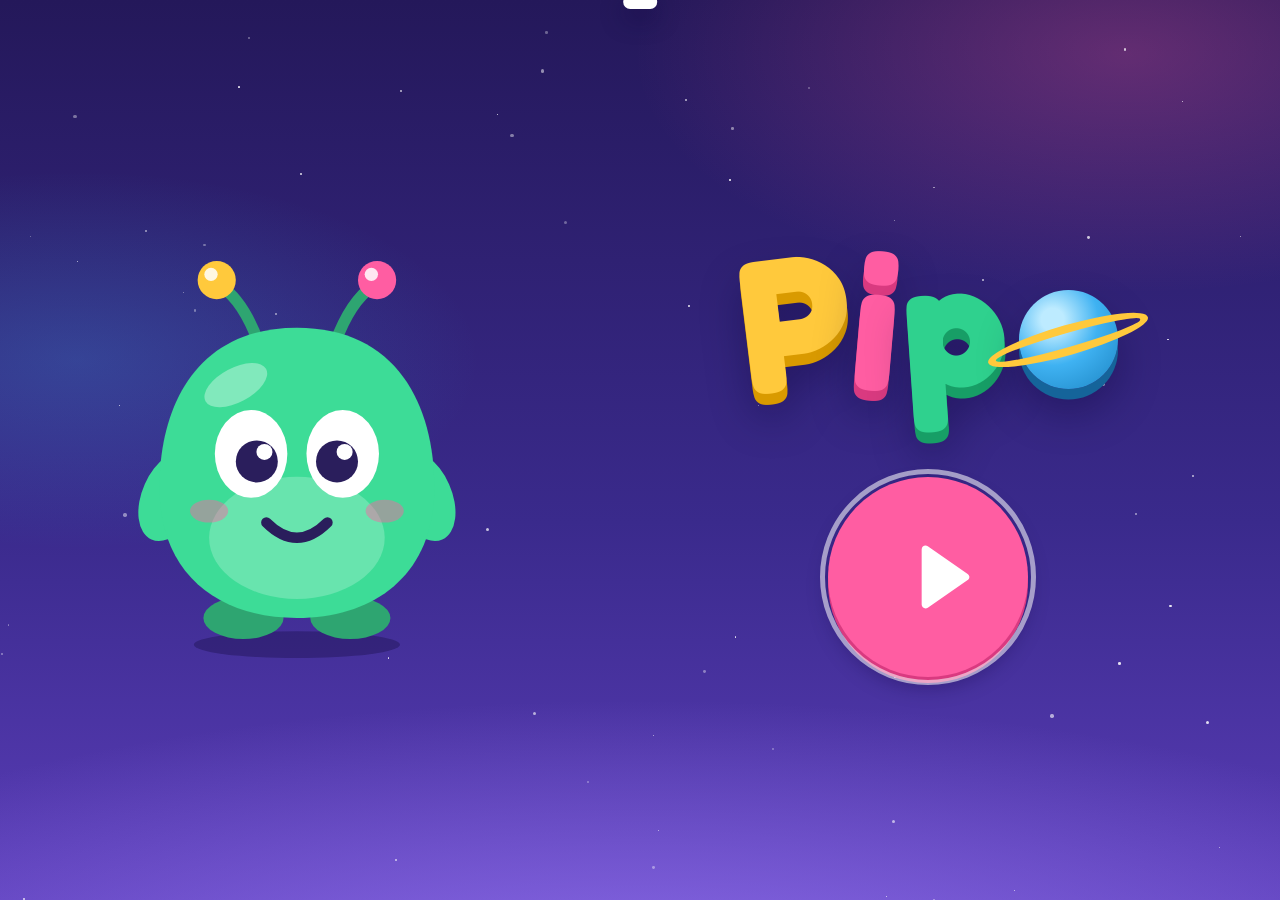
==== commit 1a7f7cac: "Versión 2: voz natural, cero texto, mano guía y 15 actividades - Voz grabada con Kokoro TTS (Lola y " ====
--- a/index.html
+++ b/index.html
@@ -7,7 +7,8 @@
 <meta name="apple-mobile-web-app-capable" content="yes">
 <meta name="mobile-web-app-capable" content="yes">
 <meta name="apple-mobile-web-app-status-bar-style" content="black-translucent">
-<meta name="description" content="Juego de matemáticas para niños de 5 y 6 años: contar, números, formas, patrones, sumas y restas con Pipo.">
+<meta name="apple-mobile-web-app-title" content="Pipo">
+<meta name="description" content="Juego de matemáticas para niños de 5 y 6 años: contar, números, formas, series, sumas y restas con Pipo.">
 <title>Pipo y los Planetas</title>
 <link rel="icon" href="data:image/svg+xml,%3Csvg xmlns='http://www.w3.org/2000/svg' viewBox='0 0 64 64'%3E%3Ccircle cx='32' cy='34' r='22' fill='%233DDC97'/%3E%3Ccircle cx='24' cy='30' r='6' fill='%23fff'/%3E%3Ccircle cx='40' cy='30' r='6' fill='%23fff'/%3E%3Ccircle cx='25' cy='31' r='3' fill='%232A1E5C'/%3E%3Ccircle cx='39' cy='31' r='3' fill='%232A1E5C'/%3E%3Ccircle cx='18' cy='8' r='5' fill='%23FFC93C'/%3E%3Ccircle cx='46' cy='8' r='5' fill='%23FF5DA2'/%3E%3C/svg%3E">
 <style>
@@ -281,13 +282,11 @@
   grid-area: boton;
   --c: var(--chicle);
   --c-osc: var(--chicle-osc);
-  height: clamp(92px, 19vmin, 140px);
-  padding: 0 1em 0 .75em;
-  gap: .35em;
-  font-size: clamp(34px, 7.2vmin, 60px);
-  font-weight: 700;
-}
-.btn-jugar .ico { width: 1.15em; height: 1.15em; }
+  width: clamp(120px, 27vmin, 200px);
+  height: clamp(120px, 27vmin, 200px);
+  border-radius: 50%;
+}
+.btn-jugar .ico { width: 46%; height: 46%; margin-left: 9%; }
 .btn-jugar::after {
   content: '';
   position: absolute;
@@ -1320,7 +1319,7 @@
   .chip { height: 44px; font-size: 20px; }
   .titulo .t-pipo { font-size: clamp(60px, 22vmin, 120px); }
   .t-sub { font-size: clamp(20px, 6vmin, 34px); }
-  .btn-jugar { height: 84px; font-size: 32px; }
+  .btn-jugar { width: 104px; height: 104px; }
   .tarjeta-voz { width: clamp(96px, 24vmin, 150px); }
   .tv-emo { font-size: clamp(40px, 13vmin, 70px); }
   .capa-pipo { width: clamp(80px, 26vmin, 130px); }
@@ -1355,6 +1354,286 @@
   #cielo i { animation: none; }
 }
 
+
+/* =========================================================
+   18. VERSIÓN 2: guía visual, nuevas actividades y recompensas
+   ========================================================= */
+.tocable { cursor: pointer; }
+
+/* Pictograma de la consigna (apoyo visual, sin texto) */
+.picto {
+  display: inline-flex;
+  align-items: center;
+  gap: .08em;
+  padding: .12em .42em;
+  border-radius: 22px 22px 22px 6px;
+  background: #fff;
+  font-family: var(--emoji);
+  font-size: clamp(26px, 5.4vmin, 44px);
+  line-height: 1.2;
+  box-shadow: 0 5px 0 var(--luna-borde), 0 8px 18px rgba(16, 6, 60, .3);
+  opacity: 0;
+  transform: scale(.8);
+  transition: opacity .25s ease, transform .25s cubic-bezier(.3, 1.5, .5, 1);
+  white-space: nowrap;
+}
+.picto.visible { opacity: 1; transform: none; }
+@media (orientation: landscape) { .picto { border-radius: 22px 22px 6px 22px; } }
+
+/* Depósito del cohete: 5 estrellas */
+.combustible { flex: 1 1 auto; min-width: 0; display: flex; align-items: center; justify-content: center; gap: clamp(4px, 1.4vmin, 10px); }
+.tubo {
+  display: flex;
+  gap: clamp(2px, .8vmin, 6px);
+  padding: clamp(3px, .8vmin, 6px);
+  border-radius: 999px;
+  background: rgba(255, 255, 255, .14);
+  box-shadow: inset 0 0 0 3px rgba(255, 255, 255, .28);
+}
+.celda-fuel {
+  width: clamp(30px, 6.6vmin, 50px);
+  height: clamp(30px, 6.6vmin, 50px);
+  border-radius: 50%;
+  display: grid;
+  place-items: center;
+  background: rgba(0, 0, 0, .16);
+}
+.celda-fuel svg { width: 78%; height: 78%; overflow: visible; }
+.celda-fuel path { fill: rgba(255, 255, 255, .16); stroke: rgba(255, 255, 255, .45); stroke-width: 1.4; stroke-linejoin: round; }
+.celda-fuel.llena { background: rgba(255, 201, 60, .28); animation: pop .45s cubic-bezier(.3, 1.6, .5, 1); }
+.celda-fuel.llena path { fill: var(--sol); stroke: #fff; }
+.cohete-mini { font-size: clamp(30px, 6.6vmin, 50px); line-height: 1; }
+.combustible.lleno .cohete-mini { animation: vibrar .12s linear infinite; }
+@keyframes vibrar { 0%, 100% { transform: translate(0, 0); } 25% { transform: translate(1px, -1px); } 75% { transform: translate(-1px, 1px); } }
+
+/* Mano guía */
+.mano {
+  position: fixed;
+  z-index: 75;
+  left: 0;
+  top: 0;
+  width: 0;
+  height: 0;
+  pointer-events: none;
+  transition: left .45s cubic-bezier(.45, 0, .3, 1), top .45s cubic-bezier(.45, 0, .3, 1);
+}
+.mano.sin-transicion { transition: none; }
+.mano-dedo {
+  position: absolute;
+  left: 0;
+  top: 0;
+  display: block;
+  font-family: var(--emoji);
+  font-size: clamp(58px, 10vmin, 86px);
+  line-height: 1;
+  transform: translate(-46%, -4%);
+  filter: drop-shadow(0 5px 6px rgba(10, 0, 40, .45));
+}
+.mano-onda {
+  position: absolute;
+  left: -32px;
+  top: -32px;
+  width: 64px;
+  height: 64px;
+  border-radius: 50%;
+  border: 5px solid #fff;
+  opacity: 0;
+}
+.mano.tocando .mano-dedo { animation: toque-mano .6s ease; }
+.mano.tocando .mano-onda { animation: onda-toque .6s ease-out; }
+@keyframes toque-mano { 0%, 100% { transform: translate(-46%, -4%) scale(1); } 40% { transform: translate(-46%, 6%) scale(.9); } }
+@keyframes onda-toque { 0% { transform: scale(.3); opacity: .95; } 100% { transform: scale(1.4); opacity: 0; } }
+
+/* Respuestas ocultas hasta que toca contestar */
+.respuestas.oculta { visibility: hidden; }
+.btn-listo { --c: var(--menta); --c-osc: var(--menta-osc); color: #fff; }
+.respuestas .btn-listo .ico { width: 1.1em; height: 1.1em; }
+
+/* Dar galletas a Pipo */
+.dame { flex: 1 1 auto; min-height: 0; display: flex; align-items: stretch; gap: var(--pad); }
+.plato {
+  flex: 1.25 1 0;
+  min-width: 0;
+  min-height: 0;
+  display: flex;
+  border-radius: 34px;
+  background: #FFF6E3;
+  box-shadow: inset 0 0 0 6px #FFE0A6, inset 0 0 0 14px #FFF6E3, inset 0 0 0 16px rgba(255, 201, 120, .45);
+  padding: 10px;
+}
+.plato .rejilla { flex: 1 1 auto; }
+.dame-flecha { align-self: center; width: clamp(34px, 6vmin, 52px); color: var(--lila); flex: 0 0 auto; }
+.dame-flecha svg { width: 100%; height: auto; display: block; }
+.cuenco {
+  flex: 1 1 0;
+  min-width: 0;
+  min-height: 0;
+  display: flex;
+  flex-direction: column;
+  border-radius: 34px;
+  background: var(--luna-2);
+  border: 4px dashed var(--lila);
+  padding: 6px;
+}
+.cuenco-pipo { height: clamp(54px, 11vmin, 110px); aspect-ratio: 200 / 220; align-self: center; flex: 0 0 auto; }
+.cuenco-pipo .pipo-mov { animation: none; }
+.cuenco .rejilla { flex: 1 1 auto; min-height: 0; height: auto; }
+.galleta { touch-action: none; }
+.galleta.agarrado { z-index: 30; transition: none; cursor: grabbing; }
+.galleta.sobra { animation: tambaleo .5s ease 3; box-shadow: 0 0 0 4px var(--lila); border-radius: 50%; }
+.galleta.sobra .obj-num { background: var(--lila-osc); }
+.galleta.comida { transform: scale(0); opacity: 0; transition: transform .35s ease, opacity .35s ease; }
+@media (orientation: portrait) {
+  .dame { flex-direction: column; }
+  .dame-flecha { transform: rotate(90deg); }
+}
+
+/* Fogonazo: cantidades de un vistazo */
+.fogonazo {
+  position: relative;
+  width: 260px;
+  height: 260px;
+  border-radius: 30px;
+  background: #fff;
+  box-shadow: 0 6px 0 var(--luna-borde), 0 10px 22px rgba(16, 6, 60, .15);
+  display: grid;
+  place-items: center;
+  overflow: hidden;
+}
+.fogonazo-puntos { width: 84%; height: 84%; display: grid; grid-template-columns: repeat(3, 1fr); grid-template-rows: repeat(3, 1fr); place-items: center; }
+.punto {
+  --ch: 64px;
+  width: 74% !important;
+  height: auto !important;
+  aspect-ratio: 1;
+  border-radius: 50%;
+  background: var(--color);
+  box-shadow: inset 0 -6px 0 rgba(0, 0, 0, .16);
+}
+.nube {
+  position: absolute;
+  inset: 0;
+  display: grid;
+  place-items: center;
+  background: linear-gradient(180deg, #DFF3FF, #BDE6FF);
+  transition: transform .45s cubic-bezier(.5, 0, .3, 1), opacity .45s ease;
+}
+.nube .emo { font-size: min(150px, 30vmin); filter: drop-shadow(0 6px 8px rgba(30, 80, 140, .25)); }
+.nube.fuera { transform: translateY(-105%); opacity: 0; }
+
+/* Manos con dedos */
+.manos { display: flex; justify-content: center; align-items: center; gap: 4%; width: 100%; height: 100%; }
+.mano-dedos { height: min(100%, 280px); width: auto; max-width: 48%; overflow: visible; }
+.mano-dedos .dedo, .mano-dedos .palma { fill: #FFD3B0; stroke: #C98A63; stroke-width: 4; transition: fill .2s ease; }
+.mano-dedos .dedo-doblado { fill: #F2B990; stroke: #C98A63; stroke-width: 4; }
+.mano-dedos .dedo.leyendo { fill: var(--sol); }
+
+/* Busca todas las formas */
+.marcador-busca { flex: 0 0 auto; display: flex; justify-content: center; gap: 10px; }
+.hueco-busca { width: clamp(34px, 6vmin, 48px); height: clamp(34px, 6vmin, 48px); opacity: .7; }
+.hueco-busca svg { width: 100%; height: 100%; }
+.hueco-busca.lleno { opacity: 1; animation: pop .4s ease; }
+.hueco-busca.lleno svg * { fill: var(--menta); stroke: var(--menta-osc); stroke-dasharray: none; }
+.dispersa { flex: 1 1 auto; position: relative; min-height: 0; }
+.forma-suelta {
+  position: absolute;
+  width: var(--s, 90px);
+  height: var(--s, 90px);
+  margin-left: calc(var(--s, 90px) / -2);
+  margin-top: calc(var(--s, 90px) / -2);
+  border: 0;
+  padding: 4%;
+  background: none;
+  border-radius: 24%;
+  cursor: pointer;
+  transition: transform .15s ease;
+}
+.forma-suelta svg { width: 100%; height: 100%; overflow: visible; }
+.forma-suelta:active { transform: scale(.92); }
+.forma-suelta.encontrada { background: rgba(47, 209, 142, .18); box-shadow: 0 0 0 5px var(--menta); animation: salto .45s ease; pointer-events: none; }
+.forma-suelta.no-es { animation: tambaleo .45s ease; }
+.forma-suelta.guiado { box-shadow: 0 0 0 5px var(--sol), 0 0 22px 6px rgba(255, 201, 60, .7); animation: latido 1.1s ease-in-out infinite; }
+
+/* Llenar el cohete */
+.cohete-llenar { flex: 0 0 auto; text-align: center; font-size: clamp(38px, 8vmin, 70px); line-height: 1; }
+.marco .obj.vacio { --cw: calc(var(--s, 50px) * .64); --ch: calc(var(--s, 50px) * .64); border: 3px dashed var(--lila); border-radius: 50%; }
+.marco-cohete { box-shadow: 0 0 0 4px var(--sol); }
+
+/* Reventar globos */
+.globo .obj-e { filter: hue-rotate(var(--h, 0deg)); }
+.globo.reventado { pointer-events: none; }
+.globo.reventado .obj-e { animation: reventar .35s ease forwards; }
+.globo.reventado::after { content: ''; position: absolute; inset: 20%; border: 3px dashed #8E80C8; border-radius: 50%; opacity: .75; }
+.globo.quieto { cursor: default; }
+@keyframes reventar { 0% { transform: scale(1); opacity: 1; } 60% { transform: scale(1.45); opacity: .6; } 100% { transform: scale(1.7); opacity: 0; } }
+
+/* Despegue del cohete */
+.capa-despegue { place-items: end center; overflow: hidden; background: radial-gradient(120% 70% at 50% 110%, rgba(255, 159, 67, .35), rgba(18, 10, 58, .9) 60%); }
+.cohete-grande { width: clamp(130px, 30vmin, 230px); margin-bottom: 6vh; animation: vibrar .1s linear infinite; }
+.cohete-grande svg { width: 100%; height: auto; display: block; overflow: visible; }
+.cohete-grande .llama { transform-box: fill-box; transform-origin: 50% 0; animation: llama .14s ease-in-out infinite alternate; }
+.cohete-grande.vuela { animation: despegar 1.8s cubic-bezier(.5, 0, .85, .35) forwards; }
+@keyframes llama { from { transform: scaleY(.8); } to { transform: scaleY(1.25); } }
+@keyframes despegar { 0% { transform: translateY(0); } 100% { transform: translateY(-140vh); } }
+
+/* Estrellas ganadas en el premio */
+.premio-estrellas-ganadas {
+  font-size: clamp(28px, 6vmin, 50px);
+  font-weight: 700;
+  padding: .1em .7em;
+  border-radius: 999px;
+  background: rgba(255, 255, 255, .18);
+  animation: aparecer .4s ease .35s both;
+}
+.chip-estrellas .chip-ico { font-size: 1.05em; }
+
+/* Estrella fugaz en el mapa */
+.estrella-fugaz {
+  position: absolute;
+  z-index: 6;
+  left: -12%;
+  top: 6%;
+  width: 96px;
+  height: 96px;
+  border: 0;
+  padding: 0;
+  background: none;
+  cursor: pointer;
+  font-size: 62px;
+  filter: drop-shadow(0 0 14px rgba(255, 233, 160, .95));
+  animation: cruzar 7s linear forwards;
+}
+.estrella-fugaz.cogida { animation: none; transform: scale(1.8); opacity: 0; transition: transform .5s ease, opacity .5s ease; }
+@keyframes cruzar { 0% { left: -12%; top: 6%; } 100% { left: 108%; top: 42%; } }
+
+/* Zona de padres: medallas y consejos */
+.pp-sub { margin: 16px 0 8px; font-size: 18px; }
+.pp-medallas { display: flex; flex-wrap: wrap; gap: 8px; }
+.pp-medalla { display: inline-flex; align-items: center; gap: 6px; padding: 6px 10px; border-radius: 999px; background: var(--luna); opacity: .45; font-size: 14px; }
+.pp-medalla.si { opacity: 1; background: #FFF4CC; }
+.pp-lista { margin: 0; padding-left: 20px; }
+.pp-lista li { margin: 4px 0; }
+.pp-voces .tarjeta-voz { width: 160px; }
+
+/* Premio v2: regalo en el centro, Pipo y botón abajo (o a la derecha en horizontal) */
+#p-premio.activa {
+  grid-template-rows: minmax(0, 1fr) auto;
+  grid-template-areas: "centro" "pie";
+  padding-top: calc(env(safe-area-inset-top) + var(--btn) + var(--pad) * 2);
+}
+.premio-centro { grid-area: centro; }
+.premio-pie { grid-area: pie; }
+@media (orientation: landscape) {
+  #p-premio.activa {
+    grid-template-columns: minmax(0, 1fr) auto;
+    grid-template-rows: minmax(0, 1fr);
+    grid-template-areas: "centro pie";
+    padding-top: calc(env(safe-area-inset-top) + var(--pad));
+    padding-right: calc(env(safe-area-inset-right) + var(--pad) * 2);
+  }
+  .premio-pie { padding-top: calc(var(--btn) + var(--pad)); }
+}
+
 </style>
 </head>
 <body>
@@ -1367,32 +1646,17 @@
   <section id="p-inicio" class="pantalla" aria-label="Inicio">
     <h1 class="titulo" aria-label="Pipo y los Planetas">
       <span class="t-pipo" aria-hidden="true"><span class="t-l l1">P</span><span class="t-l l2">i</span><span class="t-l l3">p</span><span class="t-o"><span class="t-o-anillo"></span></span></span>
-      <span class="t-sub" aria-hidden="true">y los Planetas</span>
     </h1>
-    <div class="inicio-pipo pipo-slot" data-slot="inicio"></div>
-    <button id="btnJugar" class="btn btn-jugar" type="button" aria-label="¡Jugar!">
+    <div class="inicio-pipo pipo-slot tocable" data-slot="inicio"></div>
+    <button id="btnJugar" class="btn btn-jugar" type="button" aria-label="Jugar">
       <span class="ico" data-icono="jugar"></span>
-      <span class="btn-texto">¡Jugar!</span>
     </button>
-  </section>
-
-  <!-- ===================== PANTALLA: ELEGIR VOZ ===================== -->
-  <section id="p-voz" class="pantalla" aria-label="Elegir voz">
-    <div class="voz-cabecera">
-      <div class="pipo-slot voz-pipo" data-slot="voz"></div>
-      <div class="burbuja-icono" aria-hidden="true"><span class="ico" data-icono="voz"></span></div>
-    </div>
-    <div class="voz-tarjetas" id="vozTarjetas"></div>
-    <button id="btnVozOk" class="btn btn-grande btn-ok" type="button" aria-label="Listo"><span class="ico" data-icono="check"></span></button>
   </section>
 
   <!-- ===================== PANTALLA: MAPA ===================== -->
   <section id="p-mapa" class="pantalla" aria-label="Mapa de planetas">
     <header class="barra barra-mapa">
-      <div class="hud">
-        <span class="chip" aria-label="Monedas"><span class="chip-ico">🪙</span><b class="hudMonedas">0</b></span>
-        <span class="chip" aria-label="Días seguidos de aventura"><span class="chip-ico">☀️</span><b id="hudRacha">1</b></span>
-      </div>
+      <span class="chip chip-estrellas" aria-label="Estrellas"><span class="chip-ico">⭐</span><b class="hudEstrellas">0</b></span>
       <button id="btnPadres" class="btn btn-icono btn-padres" type="button" aria-label="Zona de padres: mantén pulsado 3 segundos">
         <svg class="anillo-carga" viewBox="0 0 100 100" aria-hidden="true"><circle cx="50" cy="50" r="46"/></svg>
         <span class="ico" data-icono="engranaje"></span>
@@ -1404,9 +1668,8 @@
       <div id="pipoMapa" class="pipo-mapa pipo-slot" data-slot="mapa" aria-hidden="true"></div>
     </div>
     <nav class="menu-mapa" aria-label="Menú">
-      <button id="btnTienda" class="btn btn-menu" type="button" style="--c:var(--chicle);--c-osc:var(--chicle-osc)" aria-label="Armario de Pipo"><span class="emo">🎨</span></button>
+      <button id="btnTienda" class="btn btn-menu" type="button" style="--c:var(--chicle);--c-osc:var(--chicle-osc)" aria-label="Armario de Pipo"><span class="emo">👕</span></button>
       <button id="btnAlbum" class="btn btn-menu" type="button" style="--c:var(--celeste);--c-osc:var(--celeste-osc)" aria-label="Álbum de pegatinas"><span class="emo">📒</span></button>
-      <button id="btnLogros" class="btn btn-menu" type="button" style="--c:var(--sol);--c-osc:var(--sol-osc)" aria-label="Medallas"><span class="emo">🏆</span></button>
     </nav>
   </section>
 
@@ -1414,11 +1677,11 @@
   <section id="p-juego" class="pantalla" aria-label="Juego">
     <header class="barra barra-juego">
       <button id="btnPausa" class="btn btn-icono" type="button" aria-label="Pausa"><span class="ico" data-icono="pausa"></span></button>
-      <div class="progreso" id="progreso" aria-label="Estrellas conseguidas"></div>
+      <div class="combustible" id="combustible" aria-label="Estrellas para el cohete"></div>
     </header>
     <div class="guia">
-      <div class="pipo-slot guia-pipo" data-slot="juego"></div>
-      <div class="ondas" id="ondasJuego" aria-hidden="true"><i></i><i></i><i></i></div>
+      <div class="pipo-slot guia-pipo tocable" data-slot="juego"></div>
+      <div class="picto" id="picto" aria-hidden="true"></div>
     </div>
     <main class="escena" id="escena"></main>
     <div class="respuestas" id="respuestas"></div>
@@ -1426,28 +1689,27 @@
 
   <!-- ===================== PANTALLA: PREMIO ===================== -->
   <section id="p-premio" class="pantalla" aria-label="Premio">
-    <div class="premio-estrellas" id="premioEstrellas" aria-hidden="true"></div>
     <div class="premio-centro">
       <div class="premio-rayos" aria-hidden="true"></div>
       <button id="btnRegalo" class="regalo" type="button" aria-label="Abrir el regalo"></button>
       <div class="premio-revelado" id="premioRevelado" hidden>
         <div class="pegatina pegatina-premio" id="premioPegatina"></div>
-        <div class="premio-monedas" id="premioMonedas"></div>
+        <div class="premio-estrellas-ganadas" id="premioEstrellas"></div>
       </div>
     </div>
     <div class="premio-pie">
-      <div class="pipo-slot premio-pipo" data-slot="premio"></div>
+      <div class="pipo-slot premio-pipo tocable" data-slot="premio"></div>
       <button id="btnPremioSeguir" class="btn btn-grande btn-ok" type="button" aria-label="Volver al mapa" hidden><span class="ico" data-icono="mapa"></span></button>
     </div>
   </section>
 
-  <!-- ===================== PANTALLA: ARMARIO (PERSONALIZAR) ===================== -->
+  <!-- ===================== PANTALLA: ARMARIO ===================== -->
   <section id="p-tienda" class="pantalla" aria-label="Armario de Pipo">
     <header class="barra">
       <button class="btn btn-icono btn-volver" type="button" aria-label="Volver al mapa"><span class="ico" data-icono="atras"></span></button>
-      <span class="chip" aria-label="Monedas"><span class="chip-ico">🪙</span><b class="hudMonedas">0</b></span>
+      <span class="chip chip-estrellas" aria-label="Estrellas"><span class="chip-ico">⭐</span><b class="hudEstrellas">0</b></span>
     </header>
-    <div class="tienda-pipo pipo-slot" data-slot="tienda"></div>
+    <div class="tienda-pipo pipo-slot tocable" data-slot="tienda"></div>
     <div class="tienda-panel">
       <div class="tienda-pestanas" role="tablist">
         <button class="btn pestana activa" type="button" data-tab="colores" aria-label="Colores"><span class="emo">🎨</span></button>
@@ -1457,23 +1719,19 @@
     </div>
   </section>
 
-  <!-- ===================== PANTALLA: ÁLBUM DE PEGATINAS ===================== -->
+  <!-- ===================== PANTALLA: ÁLBUM ===================== -->
   <section id="p-album" class="pantalla" aria-label="Álbum de pegatinas">
     <header class="barra">
       <button class="btn btn-icono btn-volver" type="button" aria-label="Volver al mapa"><span class="ico" data-icono="atras"></span></button>
       <span class="chip"><span class="chip-ico">📒</span><b id="albumCuenta">0/24</b></span>
     </header>
-    <div class="coleccion" id="albumRejilla" data-aspecto="1"></div>
+    <div class="coleccion" id="albumRejilla"></div>
   </section>
 
-  <!-- ===================== PANTALLA: MEDALLAS ===================== -->
-  <section id="p-logros" class="pantalla" aria-label="Medallas">
-    <header class="barra">
-      <button class="btn btn-icono btn-volver" type="button" aria-label="Volver al mapa"><span class="ico" data-icono="atras"></span></button>
-      <span class="chip"><span class="chip-ico">🏆</span><b id="logrosCuenta">0/13</b></span>
-    </header>
-    <div class="coleccion" id="logrosRejilla" data-aspecto="1"></div>
-  </section>
+  <!-- ===================== CAPA: DESPEGUE DEL COHETE ===================== -->
+  <div id="c-despegue" class="capa capa-despegue" hidden aria-hidden="true">
+    <div class="cohete-grande" id="coheteGrande"></div>
+  </div>
 
   <!-- ===================== CAPA: PAUSA ===================== -->
   <div id="c-pausa" class="capa" hidden>
@@ -1516,28 +1774,37 @@
   </button>
   <div id="subtitulo" class="subtitulo" aria-live="polite" hidden></div>
   <div id="aviso" class="aviso" aria-live="polite"></div>
+  <div id="mano" class="mano" aria-hidden="true" hidden><span class="mano-onda"></span><span class="mano-dedo">👆</span></div>
   <canvas id="confeti" aria-hidden="true"></canvas>
 </div>
 
 <script>
 'use strict';
 /* =========================================================
-   PIPO Y LOS PLANETAS — Juego de matemáticas para 5-6 años
-   Todo el juego vive en este único archivo: sin librerías,
-   sin conexión, sin anuncios y sin recoger datos.
+   0. AUDIO DE LA VOZ (generado automáticamente: no editar a mano)
+   Frases cortas de Pipo grabadas con voz natural (Kokoro TTS) en MP3.
+   ========================================================= */
+const FRASES = {"n0": "Cero.", "n1": "Uno.", "n2": "Dos.", "n3": "Tres.", "n4": "Cuatro.", "n5": "Cinco.", "n6": "Seis.", "n7": "Siete.", "n8": "Ocho.", "n9": "Nueve.", "n10": "Diez.", "n11": "Once.", "n12": "Doce.", "n13": "Trece.", "n14": "Catorce.", "n15": "Quince.", "n16": "Dieciséis.", "n17": "Diecisiete.", "n18": "Dieciocho.", "n19": "Diecinueve.", "n20": "Veinte.", "toca_n1": "Toca el uno.", "toca_n2": "Toca el dos.", "toca_n3": "Toca el tres.", "toca_n4": "Toca el cuatro.", "toca_n5": "Toca el cinco.", "toca_n6": "Toca el seis.", "toca_n7": "Toca el siete.", "toca_n8": "Toca el ocho.", "toca_n9": "Toca el nueve.", "toca_n10": "Toca el diez.", "toca_n11": "Toca el once.", "toca_n12": "Toca el doce.", "toca_n13": "Toca el trece.", "toca_n14": "Toca el catorce.", "toca_n15": "Toca el quince.", "toca_n16": "Toca el dieciséis.", "toca_n17": "Toca el diecisiete.", "toca_n18": "Toca el dieciocho.", "toca_n19": "Toca el diecinueve.", "toca_n20": "Toca el veinte.", "donde_n1": "¿Dónde hay uno?", "dame_1": "Dame una galleta.", "donde_n2": "¿Dónde hay dos?", "dame_2": "Dame dos galletas.", "donde_n3": "¿Dónde hay tres?", "dame_3": "Dame tres galletas.", "donde_n4": "¿Dónde hay cuatro?", "dame_4": "Dame cuatro galletas.", "donde_n5": "¿Dónde hay cinco?", "dame_5": "Dame cinco galletas.", "donde_n6": "¿Dónde hay seis?", "dame_6": "Dame seis galletas.", "donde_n7": "¿Dónde hay siete?", "dame_7": "Dame siete galletas.", "donde_n8": "¿Dónde hay ocho?", "dame_8": "Dame ocho galletas.", "donde_n9": "¿Dónde hay nueve?", "dame_9": "Dame nueve galletas.", "donde_n10": "¿Dónde hay diez?", "dame_10": "Dame diez galletas.", "revienta_1": "Revienta un globo.", "revienta_2": "Revienta dos globos.", "revienta_3": "Revienta tres globos.", "revienta_4": "Revienta cuatro globos.", "revienta_5": "Revienta cinco globos.", "cuantos_estrella": "¿Cuántas estrellas hay?", "cuantos_cohete": "¿Cuántos cohetes hay?", "cuantos_luna": "¿Cuántas lunas hay?", "cuantos_manzana": "¿Cuántas manzanas hay?", "cuantos_pez": "¿Cuántos peces hay?", "cuantos_mariposa": "¿Cuántas mariposas hay?", "cuantos_globo": "¿Cuántos globos hay?", "cuantos_galleta": "¿Cuántas galletas hay?", "cuantos_patito": "¿Cuántos patitos hay?", "cuantos_flor": "¿Cuántas flores hay?", "toca_circulo": "Toca el círculo.", "busca_circulo": "Busca todos los círculos.", "toca_cuadrado": "Toca el cuadrado.", "busca_cuadrado": "Busca todos los cuadrados.", "toca_triangulo": "Toca el triángulo.", "busca_triangulo": "Busca todos los triángulos.", "toca_rectangulo": "Toca el rectángulo.", "busca_rectangulo": "Busca todos los rectángulos.", "toca_estrella": "Toca la estrella.", "busca_estrella": "Busca todas las estrellas.", "toca_corazon": "Toca el corazón.", "busca_corazon": "Busca todos los corazones.", "toca_rombo": "Toca el rombo.", "busca_rombo": "Busca todos los rombos.", "toca_ovalo": "Toca el óvalo.", "busca_ovalo": "Busca todos los óvalos.", "tip_toca_f": "Tócalas para contar.", "tip_toca_m": "Tócalos para contar.", "dame_listo": "Luego, toca el botón verde.", "dame_demasiadas": "¡Uy! Son demasiadas.", "dame_faltan": "Me faltan galletas.", "nam": "¡Ñam, ñam!", "dame_quita": "Toca una para quitarla.", "mira_rapido": "¡Mira rápido!", "cuantos_habia": "¿Cuántos había?", "cuantos_dedos": "¿Cuántos dedos hay?", "que_va_despues": "¿Qué va después?", "donde_mas": "¿Dónde hay más?", "donde_menos": "¿Dónde hay menos?", "si_igual": "Si es igual, toca el igual.", "cuenta_lados": "Contamos cada lado.", "aqui_hay": "Aquí hay", "que_falta": "¿Qué número falta?", "cuenta_atras": "¡Cuenta atrás!", "cual": "¿Cuál?", "cuantos_total": "¿Cuántos hay en total?", "caja_diez": "Esta caja tiene diez.", "seguimos_diez": "Seguimos desde el diez.", "junta": "Juntamos los dos grupos.", "cuantos_ahora": "¿Cuántos hay ahora?", "faltan_llenar": "¿Cuántos faltan para llenarlo?", "cuantos_quedan": "¿Cuántos quedan?", "casi": "¡Casi!", "prueba_otra": "Prueba otra vez.", "fijate": "Fíjate bien.", "juntos": "Vamos a contarlo juntos.", "ultimo_numero": "El último número dice cuántos hay.", "es_este": "¡Es este! Tócalo.", "mira": "¡Mira!", "mira_forma": "¡Mira! Es así.", "si": "¡Sí!", "muy_bien": "¡Muy bien!", "genial": "¡Genial!", "bien_contado": "¡Bien contado!", "te_fijaste": "¡Qué bien te has fijado!", "lo_conseguiste": "¡Lo has conseguido!", "eso_es": "¡Eso es!", "bravo": "¡Bravo!", "dilo_tu": "¡Dilo tú!", "reto": "¡Ahora, un pequeño reto!", "hola_pipo": "¡Hola! Soy Pipo.", "vamos_jugar": "¡Vamos a jugar!", "toca_planeta": "Toca el planeta que brilla.", "hola_otra_vez": "¡Hola otra vez!", "regalo_estrellas": "¡Te regalo tres estrellas!", "elige_planeta": "Elige un planeta.", "planeta_duerme": "Ese planeta está dormido.", "prueba_este": "Prueba este.", "planeta_nuevo": "¡Un planeta nuevo!", "estrella_fugaz": "¡Una estrella fugaz! ¡Tócala!", "intro_contar5": "¡Vamos a contar!", "intro_formas": "¡Vamos a buscar formas!", "intro_contar10": "¡Contamos hasta diez!", "intro_numeros": "¡Vamos a ver números!", "intro_patrones": "¡Vamos a hacer series!", "intro_comparar": "¡Vamos a comparar!", "intro_secuencias": "¡Sube al tren!", "intro_veinte": "¡Números grandes!", "intro_sumas": "¡Vamos a sumar!", "intro_restas": "¡Vamos a restar!", "intro_galaxia": "¡Un poco de todo!", "llenar_cohete": "¡Llenamos el cohete de estrellas!", "despegue": "¡Tres, dos, uno… despegamos!", "planeta_completado": "¡Planeta completado!", "toca_regalo": "Toca el regalo.", "pegatina_nueva": "¡Una pegatina nueva!", "toma_estrellas": "¡Y estrellas para ti!", "album_lleno": "¡Tienes todas las pegatinas!", "medalla": "¡Una medalla nueva!", "armario": "Elige ropa para Pipo.", "que_guapo": "¡Qué guapo estoy!", "me_encanta": "¡Me encanta!", "mas_estrellas": "Necesitas más estrellas.", "juega_ganar": "Juega para ganar más.", "album": "Mira tus pegatinas.", "secreto": "Esa es un secreto.", "descanso1": "¡Qué bien has jugado!", "descanso2": "¿Descansamos un poquito?", "hasta_luego": "¡Hasta luego!", "pausa": "Pausa.", "jiji": "¡Jijijí! ¡Cosquillas!", "hola": "¡Hola!", "prueba_voz": "¡Hola! Así habla Pipo."};
+const SILENCIO_MP3 = 'SUQzBAAAAAAAI1RTU0UAAAAPAAADTGF2ZjYwLjE2LjEwMAAAAAAAAAAAAAAA//OEwAAAAAAAAAAAAEluZm8AAAAPAAAABwAAA2AAVVVVVVVVVVVVVVVVVVVxcXFxcXFxcXFxcXFxcY6Ojo6Ojo6Ojo6Ojo6Oqqqqqqqqqqqqqqqqqqqqx8fHx8fHx8fHx8fHx8fj4+Pj4+Pj4+Pj4+Pj4///////////////////AAAAAExhdmM2MC4zMQAAAAAAAAAAAAAAACQCQAAAAAAAAANgmVDCFAAAAAAAAAAAAAAAAAAAAAAAAAAAAAAA//NExAAAAANIAAAAAExBTUUzLjEwMFVVVVVVVVVVVVVVVVVVVVVVVVVVVVVVVVVVVVVVVVVVVVVVVVVVVVVVVVVVVVVVVVVVVVVVVVVVVVVVVVVVVVVVVVVVTEFNRTMu//NExFMAAANIAAAAADEwMFVVVVVVVVVVVVVVVVVVVVVVVVVVVVVVVVVVVVVVVVVVVVVVVVVVVVVVVVVVVVVVVVVVVVVVVVVVVVVVVVVVVVVVVVVVVVVVVVVVTEFNRTMu//NExKYAAANIAAAAADEwMFVVVVVVVVVVVVVVVVVVVVVVVVVVVVVVVVVVVVVVVVVVVVVVVVVVVVVVVVVVVVVVVVVVVVVVVVVVVVVVVVVVVVVVVVVVVVVVVVVVTEFNRTMu//NExKwAAANIAAAAADEwMFVVVVVVVVVVVVVVVVVVVVVVVVVVVVVVVVVVVVVVVVVVVVVVVVVVVVVVVVVVVVVVVVVVVVVVVVVVVVVVVVVVVVVVVVVVVVVVVVVVTEFNRTMu//NExKwAAANIAAAAADEwMFVVVVVVVVVVVVVVVVVVVVVVVVVVVVVVVVVVVVVVVVVVVVVVVVVVVVVVVVVVVVVVVVVVVVVVVVVVVVVVVVVVVVVVVVVVVVVVVVVVVVVVVVVV//NExKwAAANIAAAAAFVVVVVVVVVVVVVVVVVVVVVVVVVVVVVVVVVVVVVVVVVVVVVVVVVVVVVVVVVVVVVVVVVVVVVVVVVVVVVVVVVVVVVVVVVVVVVVVVVVVVVVVVVVVVVV//NExKwAAANIAAAAAFVVVVVVVVVVVVVVVVVVVVVVVVVVVVVVVVVVVVVVVVVVVVVVVVVVVVVVVVVVVVVVVVVVVVVVVVVVVVVVVVVVVVVVVVVVVVVVVVVVVVVVVVVVVVVV';
+const AUDIO_PIPO = {"lola":{"n0":"SUQzBAAAAAAAI1RTU0UAAAAPAAADTGF2ZjYwLjE2LjEwMAAAAAAAAAAAAAAA//OEwAAAAAAAAAAAAEluZm8AAAAPAAAAHAAAC0AAGRkZIiIiIioqKjMzMzM7OztERERETExMVVVVVV1dXV1mZmZubm5ud3d3gICAgIiIiJGRkZGZmZmZoqKiqqqqqrOzs7u7u7vExMTMzMzM1dXV1d3d3ebm5ubu7u739/f3////AAAAAExhdmM2MC4zMQAAAAAAAAAAAAAAACQDOwAAAAAAAAtATchLHgAAAAAAAAAAAAAAAAAAAAAAAAAAAAAA//NExAASeCHoAUYYACGHg4DCydg4CAIOh/gmfQt8QBiIz+UB8cCBwSAgCAIAhqBDxOCAIAgCCgQBAEAQB8HwfD4jB8/gg7/+IMP+JwfeUB8HwfrB8Hw+RU0T46FU0A9E//NExAkUkyZMAZOAAPDdhgv8R4ef/QLhoI//8yNJmV//y4yY5hFDS//5BCKGhukgT///59AcZQKhcLhoX////07mBoXzdzRbp/////5fcvugT6aemXGqyWy222221Gw2//NExAkUgwLOX4kQAdnoNAAAXBPCOxQKxKQkI089Cc3uLtuz9O5u/ndtzsxP9uY96f+/kVz10/+hK7kvjf7d7k1c793to9H//b33A3ZGQnyCFgJx+gwBfff/X2pDNS6t//NExAoVAyLOXcIQAAxjH7qmajkFms25dlOMYNVjIzI1KctC2Mie3/duiNrab/d9OiNZ/T/IsiVq66ABxa0dFkadmMr0q9keQ1CSEEEOcDOM84RChzFHh3mZh4h/9b7i//NExAkUuP8DHEiGohDCRATRZgsSMrxDMVi1QENckdYAMz77igzWkEBpAx1iOYC7OWmJUceoyXnX/U0kiIRh0TjCwUPt9t0ipiTB4Qm14uAiS9vsT0cZZmeJ22l1kogm//NExAkUidLm/HpGEheZgXqFsWjoqNY6BQyUkBCQ2CaKOR1WIUNSUkub6Q1N3FlB3LhHYXodqPbP/9c5NfZ80hkrRSQz4L6Pa5CLYsMIJMJWLOT//wCqqcntzckbUxM7//NExAkUIPriXHpGqnDakdEHSyGIcoS5ohKM4pwgFSdGG3to3hRUMtLoCNH7poTwGKJ8yisM6EeCVhBRzmCeSKBv9ZcuCbRALhESVH/9nT0f///WmrNttbnLQFBB6iBS//NExAsT0SLmWB4YEDjFETkhyQxUeKgqP6XnDlwxX4QwUJPxYOaNfpXEfJwqAwNGzpYTBLYiEsAQfKbMNqUXn+VgMCZDaBw4hzrt+XjQI7/mKoUr+6SgNReKjl0mrJbs//NExA4RKTrqOF4STNiDAs1SdLEJh5bP8uil7I3+6QVL+EEW8j1OgoOg1trm5fZm/4vau1zZ6ll2zLVtoBOZ/J0Nm3WTYyWfQAsGEGsmkLSu8vxH4mPsRo8vOBz88wVN//NExBwSMa7u9HpKrLMExZ/tJes2aG9HqwGd1EwMTGPkKzTscpTCLsZW5v+/KnEjrZheYPVf///+UZISJ9aweuAOEaBsmN8ZUhLv+rEFF6wGq+Lhpr1J3xdEbI38hOgY//NExCYQyZru7npKjO44ONVUykKlTl7bvX/81paFHCY2531xb//flJL1qqjU42yMzcge5ecjU/wYAtMUd5/lijdgQipyZNAASyuJyDAqD1QuXFQXNBpIKkwCYQh6MT/0//NExDUSeJL+VnmEhgmPxUMCF3Z///A00KufF7EJ6oRuI6AEo0gAHOKANNgGYmyEqt5VUW2zrvsMrSzCr6qsNZ7UjWkAyqpUBAWP9qSszcZr/G/n7f1G2P2OiVBAQpQE//NExD4SKaLeXhMGFFuj6f//+0NSWJdahlAG6ABnC+C7gsSLG/hD1cqBbTdD8TuozxjRN63/PTgsm0g5PGgv+pYghDBBHr3n3iO6FTKItPL//waC8bUGeUhcPgRwPvIL//NExEgScZbA9nmGejBi5VrCQGPYrJBjG2niogQJLk+H2z2nWNdqrrDdN4S5xiBFlbBZy5Rxsh9I+KmUVFfN3Zi5ZCEgQJqCOWI3ksO887NbX6kOSfItxZTYWr8mxv////NExFEVCVa4AMPYeP//9VUECv3gnNOV4IL84WCUSZ0vuspCeKt/pZa5HltmkgoCArNrCYe0ERzLjO9Tl4u6oqdo4CEfX/+XIKKUUHuBA6vcHmiIz3qJJT3245tcK4Up//NExE8RKVbIsMJKmAOvsLXbkCZt8aRcHsMGtgV+4Wzxb1IyyqIRM/plzbPqyqHWgMGBF+nuyLhR3waC6olWlZdtHbRPrnKoX89Zx6NDbq8nCEmvA19ieiXkhhqFWxmE//NExF0TeO72PnpKrgBs48uwdL6IhAtuYVE68QyeOgoKQNtCljE6bsKx53az2ag4MhEEqeS2v9UBkuUwdDoV2ddnskiXM8v9maT13Rpa6/Wna1/6VuuSFQ8ZYmfQtgEf//NExGIYorrANnpErcWtpJIux2S7AOEddJMHk/oOYCXZObo7EIeJ5aZCZphO3OFjiI1IxmDsla1DB6B4R36RMCqHFJq9OK7lCma+WU6sbXc/+fHIsSoOiU6LP//INXUU//NExFIXobbyXnmGqjSlQKe0qImRazHm1LWEEMC57clCovhrDy790iI+7lkNImh4Lsu2E9WQqexCPC3z2UYzyuaqCW7X+WzI55GsamQYyRl8FMvVnxkbaOTxq/4oFxml//NExEYVYaLWNnpGritv/X2ElGA2XVV1SXd3vpWmJdpS2WXjYZxXCK/2pSyt8yHOLibhLGsnV/Cgjk8QF+EEtkNwRuXoFZzVbm8BZoDYUXI1RhHqLPLbEgIwSCoIhQTG//NExEMS0Rr2XnnExsGTf//Wlv/61YFyE403LaBTXyVet9jG7Ffxz/HEY0h+H+jcQIwbD84A3og2uqO5tHqNH6GJ3/SnV3bO4zzAwIaMBawqwI/tFQ1tiHd9tP/otcoC//NExEoSGVLVvnoEzgC9NKUADX0XcOJzskALoNohRdEMZr6w+rqAh6NtvVhAytwM5Sw1U5PL9DPLKSxWM/y6fQ0srf8u8pdLmM5SjWzBeNecmSskqgGQnbZb9gB9SEhY//NExFQSEdK9nnjE63TxiOqBGbWR9cteARiWsYmNSz+lfa8T+Hdr35v2QxP8sz9zdexUEEsYWupnQ8QAq9x5bg8VHMkTBiL4UL63VQA1LZdbrtQB5kQaTQ6zYqu10jit//NExF4SSdK9vnjKmgtqSuhOLROfEc1ZzhPFbm6LoWV86uZrUNVP//+z/xyOkjvYm8JDh9iizBbHajDD0wRf1P9RCNlcEyLm2pUhBYlKT4tzIrn8rapmuBmBgQYUDCk5//NExGcSMe66XkhGZ54xikamFkM/I9ZC5a2VK/TwSIFncUBCNc3JnzAocaE2iKeqocty6PppBa6qAWGQMjAGg+Bk4KoIpQ57MP9m1WHW1JfhwCOgIkMKvsKq9X9S/9VD//NExHERwTpkUnhGbAFc1NVUo1JUak3+zVVXnGarBRkvYJaiz0w4Il6lCBcJxG2ANQyZGC4qRcLM4vxbrYnFmaxT+LC/0AUVFOLM1in///Uzi7P/FhZMQU1FMy4xMDBV//NExH0RodZgVEhGbFVVVVVVVVVVVVVVVVVVVVVVVVVVVVVVVVVVVVVVVVVVVVVVVVVVVVVVVVVVVVVVVVVVVVVVVVVVVVVVVVVVVVVVVVVVVVVVVVVVVVVVVVVVVVVV//NExIkLAAns/hiGAFVVVVVVVVVVVVVVVVVVVVVVVVVVVVVVVVVVVVVVVVVVVVVVVVVVVVVVVVVVVVVVVVVVVVVVVVVVVVVVVVVVVVVVVVVVVVVVVVVVVVVVVVVVVVVV","n1":"SUQzBAAAAAAAI1RTU0UAAAAPAAADTGF2ZjYwLjE2LjEwMAAAAAAAAAAAAAAA//OEwAAAAAAAAAAAAEluZm8AAAAPAAAAGwAACuAAGhoaIyMjIywsLCw0NDQ9PT09RkZGRk9PT1hYWFhhYWFhaWlpaXJycnt7e3uEhISEjY2NlpaWlp6enp6np6ewsLCwubm5ucLCwsLLy8vT09PT3Nzc3OXl5e7u7u739/f3////AAAAAExhdmM2MC4zMQAAAAAAAAAAAAAAACQECQAAAAAAAArgDRIoxQAAAAAAAAAAAAAAAAAAAAAAAAAAAAAA//NExAAQqcnuL0IQAABClXgAICMpwMWc9qZCN6Eb+hCEIf/qf+pzn//6EIQmRv5CEb5CfQhw4GBgZz4Jg+D///BMP8EAQBBxQ5Pwf5QEHUIAkvQRGGCDzcvhyiS7Frfi//NExBAWAwJoKY04AeYz+yKxH59zGEgkIw2Bz+QPcmYwApANASEsO/sffhCIhceJiwU/+xh9zHYeEcfAMEsHwhMP////ZLn7nH////b/zXYkKJMTxNODzwzwzeDRAI5B//NExAsVSs6tlZgQAZFHLeIHQ7pl8CMnkH/vudJ2V1v/8n1stDKoL/+av/TITypU39tgMDFgBGOYCCgLFp//kOd1yEY5qs8y0T//+xCAZ8BB/5fCCruhVQAZleYWcAWZ//NExAgUoQa2ec/AAFJEVGlU4rgJxbhm4AgIQtMCrRj5DHVJS3nGbigAJ0D2YN43Qtg2sxMzkUcOf/CpyvOU+eeG88sO4anJXT5YYfYE7//7suEQtkwihQRbvAbLOqs6//NExAgTWZ6w9MvEcAMSMQUjcevYRBMOkZrJnK5jU8NDHCqVFjYD9bH9vxjeql0yqyUd7odGCgmcr6dfRd/1O0gZShzZwoZ///6eHd2MWj0r/erAUlSxsqNwJp8xrwzz//NExA0VuZbJvnjE7lIx8kEARWmkM5YGqvWIlkz5tXnm9BRCak6kTqg4UqCBGs2M4Tet8166Hcvo3/+7iwaiRiw/7ybLXsuaa9T3IYfcVe0rOR1/23w/YwuRk3/D+wFt//NExAkSWZrKXnhG+FODhDwWM5R/J4MujYrS+ng0zwS+h0MlKxGTQACBzH42yvwIymMsgBm6euZzEX//uOwcyK//8ynQPw9/3Dpp1/0qCBCaUbP9qCIsTghmFvwFzx+O//NExBIR0QaxkMvGcI5qNqNj6suDNTV3iwEfJwtQzrdqyI4cNoldic9uu41YWDOEBmI6HDxTEAY3fSoO7ke7///6KgADiDNGgPfEECTH6+miAkSfK9mmMNEPIvBs/ZzQ//NExB0SIQLOWHmeqApSwCHEarYhgcBRnMYqFv1YUZPkk66LSEsjCojieuasN9SQbaekAuaLcRHqQCKpIN9+wASFBRqbMzstcBAdP4ggEWsVT1DFdb6u+qapPLZWBIUA//NExCcSGJLFvg4SCKKNBIlALxZAVAVgYP/cZ2u67jcefDKlmUCTRdM2Xz2inbUAuxkEL0DAb1tVAO1ItLwCGmWlIP8fSHurFhYRkMQZ0t0v/acpCCjnNz34RuaO6Ij9//NExDERmZ7FvsMGTBb83P//8l/PpP09Mgg0C0zB7////ar5/nAEwY1WshypodghAbYIxP6bdlt5yh7Pb/1IQ0jlMeBgLAQFQZWXTUkQNpRqzSgQHkLGJDbMNM6fR8ag//NExD0SeVbMKHpMeezhEEIADLR/+w/ZlK3+gtzhthDxN2opbcOhGvZRu0e2FV3NvWliaJCOhcHKMmgi6Srch8cyn241ziOySndrX+sxyRz2ZiKJkhwS+ZQ443QqQTUD//NExEYQiWLQAHsMdAFI8PiUjN+vFDNFN8hn2LchbE8EnBBM8mVomclQ4qCSjLsXQr1bM1ivNys93Xo2xMUqFEOAkx8YClgo5Dm3f//Z+263ZfsRhADwCbUc4DWrYczr//NExFYSeVLaFnrErFoZjyoUHJe4aL92ptj0ZjoVa7HYSxQO3r+9p/gQ2xPTyTa5ySESOef3PCwYBqZiXitoRXpf+gcgbIIbvUrIpADvDoAEXcQwib21DBhG0Ew6rhxB//NExF8SGabR5HhHJBJyip7Zhiy/oDgtmBeQzha2HBhWKm99vZxVamdKkO4ArVxxwDGRd4ujLvCAmHiZ9J4TfRXlEAKBUAAStZCFeWL6jkXWjEJsPyIkgiJa+HG1kS05//NExGkSWQLiNnsGOEN5ZcSVRIMGGB7CTmaglHELMNfbXbeSlTRSs3nRt/7hRbf31f87/3J3v4qKlJRk25bKKaxULwxJaGKB5f3UDghbrEBXzvGUGeKsPeEY4gb6EWaQ//NExHISWJbaFkvYDVHThp2BQiBgI0tapGhmZMZGZM+zXy/bjX7WMmbQu23xhiFkeJjK7CaUVge0WEHap9V//02mJJYS25RMCUnWsH3DBcgOiqKJkCxGWeBRvgZbBBSz//NExHsW6eLuPmJGrg1Y+zlQK1Sr/f+mVIcAY3cYVg4LIZYbZpD0PKh1YYRvMPPmTLrTKxEr//9Lf+XVqiTbrckssABVGpQlbFEAAcnWBYw5K1yj9ojNBREZbwkXUCUM//NExHITURLyPkvGhvlWY6xE2XLk0zsI/WfI2bGm/BhrVtUajTXv7CR8wD5+zGOVAh7CYAVAofPCEDqaScbWyDE7G261F27nTXudIkITKYHxZ2KR6/4unuf/////NvrN//NExHcRkWb6XkmGNs7lkQxkjoGLXIOwANziaFp6EmSBE7XOnpSsgx5OiuZACjZuaWy2SQBXDLCtKhnejCSH3e+ylOdtWle7VJUi1R9LvWlvXs7knZm2yMvqtbdzqyYN//NExIMUew7FllhHHUUGaTtc93lx3Iq9/8v0ygIlKJvGxWeIif/7to0hgsYeEx6oJGvGkaNjelcSz9DH5lKZP/YbewnMYWLLVGeTyh+ZwwsSGChlv+3Yk7xrvs5HEuki//NExIQRglLmXBAFp5yoaHPb//zxGg7pfP264rwLhKag5hUUIhI1cqgaBOMShUo1WF4JQ+R1o5g0xL2mgUKuEvjQkDKngVldLffjAUawM/JBQWegKtCR1ovlRUWq9ljK//NExJERoUb+/jDEuiWoNjCENGTqM6TkYGyAARG3j45lKSkkLtqnSjVv1gYWqihAQzFI9oWxYa7IiY8LPFVkGn0xSO8MH2GmoTvfFY4LnakelNUaYVwYKfsDEgUAkSJF//NExJ0SYNKWXDJGQBmSIonyEov//VWpUBGDCrghRszMyqpfxl9m6qszf1fqw+qtWqWoCAg1woBXZLgsoGgafKgqCsse6jxKoOpkANQA1CYUhcF4KAOFBGdOHVF1Jgma//NExKYRSPJw8kmGRFioqKCzfFhYXFVioqLCwsLf////qFhUVFRVn/qFhYVFRUVFBYWFhYVqTEFNRTMuMTAwqqqqqqqqqqqqqqqqqqqqqqqqqqqqqqqqqqqqqqqqqqqq//NExLMSabJQEjBGrKqqqqqqqqqqqqqqqqqqqqqqqqqqqqqqqqqqqqqqqqqqqqqqqqqqqqqqqqqqqqqqqqqqqqqqqqqqqqqqqqqqqqqqqqqqqqqqqqqqqqqqqqqqqqqq//NExLwPkEFJZGMSAKqqqqqqqqqqqqqqqqqqqqqqqqqqqqqqqqqqqqqqqqqqqqqqqqqqqqqqqqqqqqqqqqqqqqqqqqqqqqqqqqqqqqqqqqqqqqqqqqqqqqqqqqqqqqqq","n2":"SUQzBAAAAAAAI1RTU0UAAAAPAAADTGF2ZjYwLjE2LjEwMAAAAAAAAAAAAAAA//OEwAAAAAAAAAAAAEluZm8AAAAPAAAAGgAACoAAGxsbJCQkJC0tLS02NjY2QEBAQElJSUlSUlJbW1tbZGRkZG1tbW12dnZ2gICAgImJiZKSkpKbm5ubpKSkpK2tra22tra2wMDAwMnJydLS0tLb29vb5OTk5O3t7e329vb2////AAAAAExhdmM2MC4zMQAAAAAAAAAAAAAAACQDOwAAAAAAAAqAdnDWLAAAAAAAAAAAAAAAAAAAAAAAAAAAAAAA//NExAAQod3kAUIQABBFDgYGBi3O6AAAII35CNI385znO/Oc53//Q5/U5yEIQn/5DnoQhCf85GUOBgYGBixBAxg4CDuJwfD//9QPg++IwfWAE4QgsQOVdnt1Wuk8SQIj//NExBAUoa5MA48QAH7widyHwJA4tGkYgEcSrbEYjOUKoCN8QRnsUuYH+QjNuYKVSGb++dz6nGaKAxjF1AmiJwI7LmhwkO/6nTmxRYFTIlWAUCpWSy20W2220UAAACkz//NExBAWqR7KX5pYAlbGSuRMqaHZRnGJN5i/e4BmJRg8doN4eSzzhkusTJPtiZOQ1iR9j/lWZOHSe2i//80ks73AJFS8ZQZqXoAZMIAM7Jve4LJQl3//Sm9coVEDgaE5//NExAgTqQp4AdtgAEC0mG6HSogqDJ0gAAEATIHdaaPC13bwSHK3Wytdlm9Stsgo9KErhURexA5vdXrs0PcJpAkEAnKCZtiMd//ZFRUjvy/r3f9VAZf5qSSQCx2Vgj10//NExAwUidKhnsjK1l9IgHMxXKaTWi1I1yRU3a87/5RG6GbhtCkGAma/kv7fSaAQq6r/eeRSrfR6I/rqylQrallV/qDJwn0uIzzPFZb3srO9XuYqAemutt22oGuXBQTn//NExAwVodK1v1gYAmDCJ384ll8EQruNDDWfMMNUF6zlTYU2FHUjql87aUOyNc9//756WJ2Zq1zM/PbN6cQz6DPt2PDoNF4+5yCQaLjyKAuNkqxQhX+2ukkkkkkJJfjT//NExAgUIc7Iy5g4ACrgoSnsUzvxgEG/7ftmm+YsR2IejTBww8KfHGINFIPwKKP/ufJoxg8wvKDn9T33knPU5v/SYe/ccGg8Y+3+8gf7aWf9N/znSXpAJYCfOoSOMXVr//NExAoUiYrRg89YABTBBS4uLAIoeN9RD8jfv0/jUksEM5BwrHctZ4UA/7fG7rhzZmV1uWkxeejCa6Wd/V/N1v7q6ln6qVwoDwnBUjf////+0z99tFWAJE1fyQuOLQgi//NExAoR0WrRYHiHI1xtGF0DhPBmxIeOLx4p99rOQuD6Cn0LGKoYt2d8+oQKXqpVBS7hBUhAIUSw4QcuNu/zO7bglErmD5mXnrzVscTTTnLwQA0doIUjhqYL2XoobTM9//NExBUR6ML6VovYYqSxJdygCCc02AOJaiXHT1ydW2mkTbuU92vKt0AUFGLXQPRVa90qNCgobr0/p///d5LZQsAAAXgBhwDYJNhkzdSCkLNl2EfCUumM55vt4q2WG/D///NExCAR6ILSNjPSGBikw2TIWRMCoNkQOHG8s47OqHmBK8UGsBM2Scgv+pd/N////+S/0U3sBAAGqFJQFTTAgjT8DIWaZCFgUUbKD8dcJBa+YhGj4E1u6vqu7cJmQTU+//NExCsR6LbSVnsGjD7LShIdcOInnhMkGopxdCwInmUN//r1f8W/vc5ShIpQZAoAAqBB7O86DGF48jAmRzq02RDL9cIOmV1G+SymeLgljzQdHhOEM8Pfv2+fyXn8HNPU//NExDYRiLrONhvEHUxydn61L//MVC7TH+6SGZjVCw/0/oH/OGxolSVDLkBFbg2bZbjKcIMi3uj5peKIfRO1OrXXpJDgJKfG9j4ZpI+GycjRmcs/5cjcmzjCjUW9mqgp//NExEIRIWbAoMPGdcFftWm4rCbjbbo/PNhCn9RNNMSjJKrFk1JFFiTaxKFdRitRW0NUK/Llb+RIU6pgBPEQ0dEqAyZpXGbVHGCK2l6f2/20emmt//9KgBDrAOQyIAwl//NExFARqOLmPsIEijjoPRqx41I7Lq3/naOqdV+nr/TNKaFoIxZQyVhCAChhnrUXmis8J/Dnh35lC6708/Qn/lz5ECCCdYqZmJd+ABrcDNWqg2CIXqPOs6hjNaj7L623//NExFwQQxbNlDgHbN1/9N1/4eepqipu6/KeUXu/w7+X0m78T/n+UQao7ozee6Cx1UVYZvdZLGlZ7hgLNkCo+y4ilvGqqrcWDojnlnqpYsYkdopknuXjpODDjgAU0OrN//NExG4PmxsnHjgHb8+fmC4RkOJ6gA7SWcl27/1Rgwdf5v/6dr9ikltkjcjSkY2lb4Y2gVaRY1uT70UBiFSmn4Y1RjmpObs3uPIQuVDU2qJPM7o+5QqBA8CAbDT3hXHm//NExIISKLbm+kPQRqdrEDhZam6k//fl0Vporv7Nt+280QRASkSBkwGDp2UZIbfR3kZTlTaKVVfP+m7n9VdVW3N8uWebDQQwAcld9Fp46geIG60k35XhqSS5IoxrEP53//NExIwR8PriWjBGyiz1uhr/VTE4SwczUpf24AnQ8nJTAmB6g1YGAJOfFoqpXxSsSikiiqnIFGAVw8qJwuYteWQX+Tk5eS9xK62wlOiJUFYlDUJrAR5XkqfJY8tOg1Ue//NExJcSaQLSXjGQBP+VdlXKADeAf7YBdoXJu0hFLyFmIpYRjqKM2RqTKv//yNcCZgbqlRFmkFuW1n46FV1Vm2olWmq/2mLUpQGeJLhoFu2zHrZoErUVEBrYWqPEqlJl//NExKAUWPK2KnjSkBoF/JAKJRCtqyLcQrWrGoY+M4EeMilD7w8mP9V1VVjMyxjJgYkNviUqFWOaHCz+rJiUYVGJWZQIQmoq4jEh/u79dlFpv/5aQDPwIhcZCY5wjJkT//NExKES0aq5lkjEtkGmNZ1lZPUfWZKKsiUhPcs8Z6ZyBxDoFZWEkaEbKkn+/0h1TUzm0zuOI16GOQwKqAAJi+leNVO7X7f9Cf9FFjACGAhEqpKttZsZIxrHEcdksrnY//NExKgSMQKltkjGcvLeWryxJczP8oyRUSJJCQEONEwMBGsOlxvY+gJcrf3y9YepMylGY6X6if+YUT+Ioikf///9ChvGyhgNizWWksqknVpLsCWsssc1ayyyORkyy0jV//NExLISaXZ0NEjE8JY5KGBo5GrSoZMst//yWX2ChgYNDIyZWjkZGrBQYjipkKkXf//rFExBTUUzLjEwMKqqqqqqqqqqqqqqqqqqqqqqqqqqqqqqqqqqqqqqqqqqqqqq//NExLsSmeZgREmGfKqqqqqqqqqqqqqqqqqqqqqqqqqqqqqqqqqqqqqqqqqqqqqqqqqqqqqqqqqqqqqqqqqqqqqqqqqqqqqqqqqqqqqqqqqqqqqqqqqqqqqqqqqqqqqq//NExMMRAbXYAHpGEKqqqqqqqqqqqqqqqqqqqqqqqqqqqqqqqqqqqqqqqqqqqqqqqqqqqqqqqqqqqqqqqqqqqqqqqqqqqqqqqqqqqqqqqqqqqqqqqqqqqqqqqqqqqqqq","n3":"SUQzBAAAAAAAI1RTU0UAAAAPAAADTGF2ZjYwLjE2LjEwMAAAAAAAAAAAAAAA//OEwAAAAAAAAAAAAEluZm8AAAAPAAAAHAAAC0AAGRkZIiIiIioqKjMzMzM7OztERERETExMVVVVVV1dXV1mZmZubm5ud3d3gICAgIiIiJGRkZGZmZmZoqKiqqqqqrOzs7u7u7vExMTMzMzM1dXV1d3d3ebm5ubu7u739/f3////AAAAAExhdmM2MC4zMQAAAAAAAAAAAAAAACQEUQAAAAAAAAtAC2ShCwAAAAAAAAAAAAAAAAAAAAAAAAAAAAAA//NExAAQ0c3sAUMYAABE93d0QvREQDA3d3f//+I7u7n//+iI7u7v//ERITuf////Ed3d34ju7u7u6IiIACDgIAgCAYKHMuCBz//EH/g+D4fV59G4CKp1q/7qPwgLSh/9//NExA8WQxpMAZk4AfWUQ5z8gTN8wxjA2YNRH/noZKDYVDX/nvGhpcmpL+f0mEiijilW/+YYyIYea1xacNjyv/7zDP8opirNRsz//9//8aGOp4+5hVIRVsWqYmRmHixt//NExAkT+PJoAdtAAFKHOOgsymRjoiIjSS0vEmKXbhprks27a6Ii49akw/dcUJBWC8eKIHAeH0XdS//vfLn5BlZAIAmD5/PnLD9Ok5/C0WLg6+rUgWVbst11oEHjvBHs//NExAwVKU61vnpGUgN4PbVOWJWWFViIPtW1LpqskNExrs1prOGJhWc50riWsBiS4zFMqa1rlMEpoJihsYDxok6gVc1IuIK2ByaFi4JrNxrNf//Zt10C5W223S2gZkPc//NExAoUQXqpv08YAgQVhyXTDRGs1pH1oT7ea/3zr31jQgzFRK3Q4enCQnJl5KW7MnZzq3U2ibMWezEGQONMdPiW/W1oacw8LWjEFqNVVztTULvoAIh/6SgZFlD1sXGh//NExAwUImp0yZgoAKSF9rdoodOWv72OOp2wgHGRFdCbWX9+JAhFPelXqtQ+LBy9ks3XpOZA5/btd0tc5/HiJzf///dnO7i6MKQB//5yogcQlYIIIKIIJYIIAKNbYaFQ//NExA4ViM7JlY9IAG3HWFPOQQZ3y4TEHcxIvvnAYN03XwnV8IbAUVjl9UnPzG2wbNszrxQTEAOlselSkymZa9Tf8oHAcnKhpx+Ku6UqR6hYzL9dlKoAMrE4zFUpNCux//NExAoU6ZrJcc94AXagWKFvU6ZIsx4zxoJ0fNaqO+LqVL3isNsy6UpUFI4bZm13Wskud+9K51O9j4hPWGDNqLv/+mvnN7+1cw91gUxbMTG4NN58tC9ViRBkJF8AA93l//NExAkR4g7iNnmEl7AcBrQ4acIAxZvs6RkYwkIjDSl/LRu/AUZe2Ew+oEsVFnujO+5NHRmLX+T0e5l/4k2X/6orIj6AnUrBnU2/JaAAIABSJBboZeq6kPQj1c96cYFb//NExBQRUWLSGHpQlUCKIp+T8F3PvF3upoXFQsfYCgGDHLvyYT9B0oW4RlVJT3TvHL3wmRonVilT8/o/ccPViKAYjcAARM4XQ86WwPlqxcHgKZ1eu0ECmsAfQOpSt5xw//NExCESkabuFmCGohEuAAIccQyVlouVDNHHOZLlOUnMbRhrXaZ4t3PodwcHHwZ8Bh8ECjvkFfGAI4Af8AavSpW+473L0CgGYaR16IEOcpZCmDCD4k7Z6t0GEHSmrujE//NExCkRyarqNnpGTO2Rk2bZf/+fT+bcu9eYSiGVx0BHjj96f/7B8I1ylSpVUqTNQaUD22d41ds4DqNe8oRslpxBmjwzygZ4EZ444zKLF2pkKRFCj5RI72HDxYcAAsbN//NExDQR8N7i5nhM6KmPUrilgAiIDKYct/1P//q47qcihAp+mamh7pXfCkkvKA+CcMJ0H7vaSJvPouQdZot5b8urmO0o4QWphFfSoGppqbeSw7pnZlloytftq3yhWqaY//NExD8RiabOIHrE1VDqYDEOW8VVgRgSutlSUmcAuhqP2ITIC4xwT0njWQazu5TM9k1DxyurWZK20Cw422FkZGAU0ZmqgnbKtrxhagUDoHHtb7I8ArEghMVL3KnnNvGp//NExEsReRbFaHwSaG3CgIs6GHc9iXsRXHQMXHbji+kUGlSO1mi3xnpkJafDa2raLBBRJUN/glPCqYUY2JTVwo9H8Gh4aCQiV0HKswy+j//x1awVtvZtxtbxXAsDX1Cd//NExFgSWQsCXlvEOuoe97a2kmsQmTYQhz0yEZCi32oYjl//eRf//VKLX/tfov+QjBy4v+j+n1bt6/Nc+qfh8+Z/uq9HufZ5dbElrRbtQEMoQg1gdVBWLvOfc1GzaT3///NExGESYhbmXlhE2feeMJVqyX8qo/7muAv/////f/+Ryy8y42OOZtaPIY6ZTJygRSMh3IIcKYeBEJwAIAIIJWV4eGaGbfSBGAUqFSUS1M4AwDht7iqAC3insWiuJGDP//NExGoSYybOXFBHPDUtypjC1CzGrEpqacwNLgccLGP2sxQoELo9//9Sv3f+2t/gsxVWZ2jbW7SMXLuvAo0VD0nkwnWPILWGGptiFytAvdI4+724dibXPT4Ro7N0bBJx//NExHMRELb/HkjEchV6VOZvWDZA+4gdRF5sPf/+Z//+5DU3D1rfe+3XbWMJQUuTDDTJS0AFwtChLLNl0G1R4JMbkeAIu3uJ2ODFnVcytl4P3KHylGIMYSELVXvxRl3T//NExIERqPLy/GGGctMNU+d//b/1f97ZXdH1DUVZjsjRSeHMVkO8i8cSv+juiK7TDnTeAweJ16iK2PfSbvmsZ6tJYCDstq9UfhGSFSezsRoYgEyywtenUHWfSCj2g4Ar//NExI0R2Ob2XspGasbQke0Kw1lXXZv0u9Z1Q4KjQUU5DjoUPAIOrUQnFE5JZJaBPCOsWk5pLxPAqXwOAdKp4/lxLcaJ0IYE3jRE8sTW9rdzxoem91RcKMKIQBYdhUBC//NExJgX8Oq2XsMGdCMvLA0VIi07gWdPB544KCiQlJf+V2p3y3qPWv1UKgVl/JAJHRKkAIAQmJgdPxEI6ilsJ2rkpSjTSPeJA4dKoqY5fM5fUrlh52Q35ZjI7IZxU4iy//NExIsVSPLWXmJGkpiW+IjywmCsikiHrXxevIvnSVkitTZZ56lmPbUXYA6VsAV8HAXN9RqIaXluFe1pRKg5UtNbAVSMWDItQtWx/0grPik9C0ZLpYpHx38UKtl2vzNW//NExIgUGT6k10koAq9uxQvvDGcQuy02es2t3W3i4QS3Wi9QparWiVTjX7PZLVXW373YXL7Mx9Vnq5bJmcmZzLTMzME9/XxygOOcWJAyGv9lKiaAuQBNAaboAyJCNkho//NExIogMmZEAY9gAMjTewUXPPxZChWKmDSpZVZaaA0hUJyULB4mXiZaVKGxUuUXONsvQMWyW3Yx8ryeVcNliIqDg+o2YPE2LngaIRgLg2MGkmxYejJKcurmTjai6Lem//NExFwcAh5UVclIAMeqbrNz3vzx90qHg8VPEDXR//+RgLeIwoKAgImASkGaak2sKZgxKREeh2VWvArCpb/Ue63BM7DtORaRDRVxYS//PT0Ff63Mt/iKVIJMQU1FMy4x//NExD8N6HY4DhhEpDAwqqqqqqqqqqqqqqqqqqqqqqqqqqqqqqqqqqqqqqqqqqqqqqqqqqqqqqqqqqqqqqqqqqqqqqqqqqqqqqqqqqqqqqqqqqqqqqqqqqqqqqqqqqqq//NExFoAAANIAAAAAKqqqqqqqqqqqqqqqqqqqqqqqqqqqqqqqqqqqqqqqqqqqqqqqqqqqqqqqqqqqqqqqqqqqqqqqqqqqqqqqqqqqqqqqqqqqqqqqqqqqqqqqqqqqqqq","n4":"SUQzBAAAAAAAI1RTU0UAAAAPAAADTGF2ZjYwLjE2LjEwMAAAAAAAAAAAAAAA//OEwAAAAAAAAAAAAEluZm8AAAAPAAAAHwAADGAAFxcXHx8fJiYmLi4uNjY2Nj4+PkVFRU1NTVVVVVVdXV1kZGRsbGx0dHR8fHx8g4ODi4uLk5OTm5ubm6KioqqqqrKysrq6usHBwcHJycnR0dHZ2dng4ODg6Ojo8PDw+Pj4////AAAAAExhdmM2MC4zMQAAAAAAAAAAAAAAACQCzgAAAAAAAAxgbt2WCAAAAAAAAAAAAAAAAAAAAAAAAAAAAAAA//NExAASYd3kAUYQACCDkwGFk07iIiIj/97u739CEIQhznOc7///5znOc5znIQhCEJ///OQjTnOd6nDgYGBgYGAAAYE4P1AgCDqwff/EAY+D4Pg+8uH1KMoIjgGFuuDb//NExAkUQyIsAY1QAQJf4jB39XM/2Qwk/7KTlzRbT9/EOaLYh2J6f/k6cxlzXVq+h5isYSDUfA0BoNwvBz2/7/8uQFnMZTyeeX/////+hjIYWQkJMIMQSEhiBCLwKYmo//NExAsU6bacAZg4AO+Fgs1UugWX9l3853/1/3noQso+NbTUEtzBu7CYizFR1k8mfV5+s03/PiOA8SzRuTPNEVRqNTB0HrBYeXef5cWXZ7dBScQTd1Iw6g+NkGCDuknD//NExAoUkZZ0AZooAASBBkgmFGaFvMLAcaOi1hjiKHRHKjybtrPoHijRDRUrqESJSUrIz1Rt1+7eT+gwQFqGHqFCTzibRrXLiVUck9QTkWt1cJe9OuoIFQRhtuSSyyRy//NExAoU4RqGX48YAcjAAAOUlpiD5goWS3S3AU73+rO8p/ZQASRZlwnrQQsUocZSIyOlY0nOQzcg8+vfTQzkA+vZ3Lld/548PspP7n/M8zriGBj929+qizP9KVCnlU+J//NExAkTiaaUAY9oAEG8AUbmNMB3J8BUKC3BCQkZJBLjLHYg9iGSCc8aulbuy2uipTfm7ezr/X/b/6BcZO7KYqAaQWUJXp//+pn8s9CjHqw49dWQAb5LJYIIdHsYPwBw//NExA0Vic65n88YAlQdCcJWLnHcILisYhvFI8juGrQ9MOdP+Kx4I1/sQ9XdR4XpTN3iJ8y7KZhyvC/y/4URzJxTkJqefgwsIhM8YKOh+Q/ezsjP//YqTf2gYfV7EhuS//NExAkUKXKsNMiG7GG7QQghNqhZs3Su1AzQOWIaGDRYeWVJtx59UYIfu/9/le1EKmog8AUdCifXO14jkHA4AJQMAEHw+FnD3hYEFAhQHti9FZr85QSqpT52CM4jUL4A//NExAsRSXbMUAvEHfk1XJwPcCXZ6VP8cwvlRCJwLgyTqQ6HGfzv9123XoHHwgAVGCBAqTnfXyT4iGZQ4IWFOe+0G3vevjIq6BRBotyZQI+pRI1At2biSTy1VZlKJmlO//NExBgRYXrUAFPGWCH2lWfbeq583hx/gQuIn3F+cfhB8qHA4k9MuGuHDPmAAI9GBDOfLgQEHUNxmarBwT+fEgrN8sBWtwfOncviOt6OD2bS7Yn0lLBEE6fG4HJO7wyX//NExCURgX7liEPGsYnfvopWCTwYHAKuwkYwgDBzJ6XKpJUK+xxLVouBUcAd/LRbdnUk03OOASXQFHDMpUykqCyQ5pVO6jZkOtQ4y4GTRaqBoUTGA5WuMCIs0NFlIChu//NExDISAKsC/lPGUCc5O1Z2SEoCBhi/8W///8PWoDiz8gyuRvtW5JRMEVcHHah2CwsjY9cmXv1AdWvVTCtymoBPy6BRJCobv0M1DGpyGqYoQHjQlLEbaeoROPBUsLPK//NExD0SMR8KPgvEFtX///6Si51O1WW4SoNEuuooQoz4OJaypTVTzpPIcmRIqAVipSjHfjakx3CkakBGupN8Zv+N1ddmqwU5MtIy3z2s6RxEP/lQkDR74Kw0W8r/nflq//NExEcRoSK83nmGZE65HJZJJAAoSCeACp0mBW9N7St1kDqnutC7k0lqr95xzq8gqAKXBgIgmSUFVxE8+YNjzpDfZSpjdJs4ckX75TRC6nvZcslpqdW3XUbD0aj3/fT5//NExFMSGKqpv0wwAohrAAJTRmgLEcuZPG8/+OV6D5MwsZ5Pj5f+eNxHEsbqw0LH+0JJ5k8sWOJGkkv57mEz3PQwmsxf1JsfPPRIkDdLMff//PfjexhjE/R0Uwz/9n/m//NExF0ZUtr2X4k4Ame4loYD/WpS1WeGd3aIfaiQAC9qwhPNKwMtCsLCPWki37jiQjeRnC5OapPqY7wpP2VO3oHLuUYmgcqFFE1b9zz+9nrfNgm1Hs/9TPyV1+8WYhJl//NExEoSOPMXH9hIAhclkckbnLsj9y0SCfHc4BmaySFou4rWckEx2HT42eWAjRKQBXahXdtRlJ0iWWEZwnc0PtY0tvfyPJQXHVdsNmiync4/tad+wCUloA1miLCLuyxy//NExFQRWQ72WGGSk+YyBQIAW3iNHLU2/u/gAAio3/eux1/iFcA/cdI5liMtCvTnblxzKr9pHfocCv/EVPmoFMMcp80xkw1DCo0gQOYABJ8wJzO8lKPRVc24lc5gAolF//NExGESwYrdnnpGTug6kKe+bIckukyZWYD00K5bCduEifHXBa0eHSjqlCcxeoqJgITNANdOqFuBPl5pKhwjCyEHe5v2orNHYxRGZA8BSLyDcli7rYbLu8HuDgaWrIMe//NExGkhqgayPsvQmH/5H18XuRHiWwi0LAgVFWVR6TxtBtS2alZFKX3NSoApAJaRsUlPcaOuLemRkRp307BeM71w1aebg178aEYpziCsSAwxFUA1eUP5Ic9017KGkjg7//NExDUa4mbFlsJE1tRAQ31DWZ557oRBRgQJ57MtKdNiUGD5GdF9dUG5dRRzLscrnX/vQEqSYTFjrOU3NWKsHR7zQXqkADRgrgAE5uYUTh6nyUdf6xSp3DyZRuZbzDD2//NExBwTAbrKNsIE1P8+RlWxJ5AfgQUcTL2wq+09TXqjDAbO6kmO8X/RPdcUyGCSHd6r/OYiEBohh46j6NE5GWqBgTRY6JCUTbglbBlPYmyo8VPGo1AoJHcanwCEJuN8//NExCMSWP7ZlnmGphy7M8y/pms6QZxTAK5vaEmLSPADcrFjYkDzrHAgQ7f///hTRVFdVZIBDUHPus8CA67YAqHOyla5SjvPpmd/LBX+x8Y9UUN+fUKA7+chcyE7tVRL//NExCwRwRa87MPEkDmDMZXEveIqlKMjAdUCg4SCpvTT//v++N//6iTE3An38ko/ymD73mAMEi4SUbia4ogZlkxoX1QgN9DWCl1M9RAKpcokHxVyw2OB1pJOkJTywZgs//NExDgSILLmVnpKisSo5FTz3NSv/9DWa//9lHlVBDv1EAg9gAmDKixwdwA06fBxgFKVnXLZYTjwMxmq8j0AGgmKkjzQKEToFjeKgssstxJLSQ4PKAx5ERVYwW4zYS1I//NExEISCJq41nmGhP//WixjtCoAAYuJuRqkOwLAJliwFUuuGSVTmVQesgNYytW1ZworTSe27m7vv9oGLc7L0eqqjXzz+/+zN/+r32ILcPiAbUoBg+EC4PrTmU9x+mpJ//NExEwSkd6uXGDEmE2usjtskFFMDEkq2cAITkHXJrTKMkQmctmn3+qoCv3oUKpfqzMBMFQCDVkJA0p/dXp/WGoK6jwLB2HYiPCUFTtQNB3iL//8GQqHGw91YEi6sGGB//NExFQSQO7SXjGGGjC8tSD9KkQUmU1JZlh//YEIgBEhZXc4iX+//5qHJNstyfdjjwrPhe/n5Q+kJKU0VRtaCA8MMz+q8dqHX/oqoSTQUBEqMzMbN1S9to3/qqqX6qAh//NExF4SEdZ9tBgGgIVqoDrCY4K9ttsu/1VATqwaWgsHBFBVwaPDHx9Q6WHnaj0sCsGlgsv+eUDQNPxE/ET8lQAZm7CY2ntw0CkQELmW12OqR4tik0zUj+gf9Sf/Wk67//NExGgR6TZkNBgHAP/mmf1pc3/9SkxBTUUzLjEwMKqqqqqqqqqqqqqqqqqqqqqqqqqqqqqqqqqqqqqqqqqqqqqqqqqqqqqqqqqqqqqqqqqqqqqqqqqqqqqqqqqqqqqq//NExHMKGAIyXgjGAKqqqqqqqqqqqqqqqqqqqqqqqqqqqqqqqqqqqqqqqqqqqqqqqqqqqqqqqqqqqqqqqqqqqqqqqqqqqqqqqqqqqqqqqqqqqqqqqqqqqqqqqqqqqqqq","n5":"SUQzBAAAAAAAI1RTU0UAAAAPAAADTGF2ZjYwLjE2LjEwMAAAAAAAAAAAAAAA//OEwAAAAAAAAAAAAEluZm8AAAAPAAAAHwAADGAAFxcXHx8fJiYmLi4uNjY2Nj4+PkVFRU1NTVVVVVVdXV1kZGRsbGx0dHR8fHx8g4ODi4uLk5OTm5ubm6KioqqqqrKysrq6usHBwcHJycnR0dHZ2dng4ODg6Ojo8PDw+Pj4////AAAAAExhdmM2MC4zMQAAAAAAAAAAAAAAACQD7gAAAAAAAAxg1vnXOAAAAAAAAAAAAAAAAAAAAAAAAAAAAAAA//NExAASQcnsAUYQAIiMsmDk9u2MIRERd3d/+wAAI055AMDFnfznO/6nOc7yHO/6nP0b/9CEbIBizvQjKRlDgYGD4OOE4f/5cEHFz/E5+UBA4rw/KBguCoOITGL9KuNG//NExAoSuj5QAY8QAL3j+Sf8+KQH1OQ2QvkYQU5QFQFvshHy6oX8hG+UGch+v2Opz53KWYyP/uc/zu2cksyphSHWIdyjuczziwlOEj0w/vv///H/sH3u6XA4AAiFESkI//NExBIWQxrOX4YQATFKoJQzDplGzvcv5UbQ7kawp2qzz/kJKpwbNn7aLr2iMztU7qe+2u+nIxdjnU7i3/t/+sExUuIXPZXk+p7cmfsrorHO4IBUt322+ltjRMAUQoX0//NExAwUEyLqX8MQAhRCQpGPYfHTU9yKdgxzaGN8p6Oyu6MCIh+b3d6uiXQ9zdtNtW099DIjWZnX///sv1TT+63Z6U5Hpn53mtOMyuVNlCih6meHhttrrY5EGw9jEc6p//NExA4VwObe/HsMDkMA7gP3iklb73luQqQ5jHzz7bt6h06UCwmYoeskmoLgMqQcKHlybg4BhG8Rjb2IFjTzK1ioLrdv76YSXYPFLbZO9iO/s9U61IxUVIi3WSxpTEXd//NExAoUkRLm/HvMSp2xfWhwHeokPfTJY6EuI4HQMRByZM/WjAg9KSd92aM/bWGCAgwgWkYr279OC78ZbEEUpIBtNfsCwDP7+/X+hFL9x6r/8t78oirf//W2SUDG3SKP//NExAoT8TsKWNGYzwBmmxJDgMyBAEgxExO2rRnRKYq+buP5Ac3GIcqdsJ3NOnbPSBNN2iFbhhQZ8mDm+AsXsEgCBQX9c7V36+mbzb6d2+SvjAKWuuOwGRPncelWLUX5//NExA0TKbLmWMCYeLtPGlXdLR31FPonsb0f9Ntx4yPq6wJYwoQDy6tKJDhAe1a0y/Ul2KZUbWROPw06dzcYmffbPm3TON+uL37B/IWDhGf77d+KMFa9fcz8nGFWO1Fm//NExBMR8ZsW9nsEar/9Khgf4hCxJrkG3UCMXUv7+/9+YpWU5WazOyMjuooHedu1mQvZhxxwX//+ecZVvWnq//5VggeiesAIBhnhdJStTgB8c5A52VivD8CRjKgdK7+a//NExB4R0RLSTsDM0JfX/QIvDcyr9jZ5yw/iSLUShLscaPSKAr2Pljx0Fjynu////+ns551S1WAB//BzP4TbevwjoNcq3COdeUBEB6TDEUADY9pOnYTDP3jeW8IE33pk//NExCkSYSLGPHxWJK973fN1+qk98n/hm6jrwTVt9dfEvU+Id//qe10cf5ZxlYUXLLI3fbdxTGcFRZYL4KWxCxmsXH82mEW9QEmmvNBv6T2IeJREUJIFgaLii8DBn5MX//NExDISYJr6XnqSJhUJvMI7GOWKkQ0rr9/VRZa/0l3N2evQlQwAFkgoqGEAh3akL7cBuiTMNRhn61Z2Yuy2RAI8gzbUBUTkxGQUT1V9s9raMzNGwrgkHQ6Gvr/7yQd3//NExDsSOQKwXhYGEAhrqPdK3PoJaqFP///WSusm94oG4nIjOBeUoaS0BOZqMPRKRY6ytf2zh3Hn/oQGqVrylZ0mdCoZHsi2o7lKFVqGPeta2fN/77G77f9BXUow5bVf//NExEUSedKkf1gQAP//0eodABCIlNLBjKnxAICwsWhzBohGctAzBofBqrOLdmcrtdc+XTJaUOYMGpS0U62YJQYcTMCgO3dF5fFoHPD2MAPds4miaIoGa0g5jJPLjMqd//NExE4gQk5xcZloAEnW66a2LTQ8Oc+aJ02d3Wk7stlIIIHnYd4XseZsSBQX+rr/99NA0iYECYQ/5/blAxGXm5ZSaX/hBXKrQLLQABJhgTwgKchiCFOxpM4Gg5yzSh4q//NExCAaKhraP4ZAABwLhIEApDCGC75CVBQIw7EcCgwadQgM3CCg5/NUz8q/8+bp3rlfn5ldObQFAeCAHiAv+bZ1//iL9qSXeNKuVKNnVRVfz5STP0J0MhKaRQC9UzFC//NExAoUMK7KF9hIAAJasSTrwRQLAGZp6F4H4kVSk5vmHNZ2P7NG33sam8BB27hBw9Y4g9ZoEEh/TkEqDCuovOCcMGz430TiP//OX6iYfHvnE9O+0BgQovwvd0thi2W2//NExAwVSbLRlMGFDH0I7EkbBY7qXYXLeTDOIPpMMLWG7NapUfxpyVF3J6Uy+y37ffclScJPONjHTd//z70ufSh3OrSqcULURYgsD5BP/+nbors5L/XViJal+upZRm66//NExAkUCPbuNnrGrhTqfmH/cTIX0ZUhkfYsNWUb+YDT64asspNj2nOhHvS8uWaXtCHiUy9ionLJbSPc9SgkoDgZvql6not+KPgQMzs8f6e5drvGKqVYLqaSUa9BOiGY//NExAsT8ZrllnlGxuZE+1yLBNszAtptqNk3CDmEBp4CtgScFFmNMi6Xw/b8TTiIn5X8jhNTjxAb5Dzz94jCKDgVHvc9M9bz/0FdH/kEkNlHotAADgHABlNTA1PIH8hF//NExA4RkIrJlBvYGeADjY1ebAR/MdrNVnwfy+n1MCaEwRHC6kcpMnFgVVr8PYMX/cQ4odrXBmpVy0wyU3a3uhbhLKf+6tHEUTLHJbtw4WXa8HTbUID6ywpEEj/Vawrs//NExBoSUKsGXnsGMtIy9ktWFhQlLZQ6mTibhdjH2EXkRBJMGoEAHEp4dYhAshluhf/+9qpJ2KG//00lqoBQALRegAJAnCVa/EFFheywwsUHM/gE2rZhKFszo3hiPolZ//NExCMRWL7KNhvMHNwxigWobkkPnTsdDcRtEQYFyCE0rk1CrSLootJb6gESKs31Qgmq8AASFQVMX5D7DongsYC0jtdeQM2V2k3X8cty1fS44JA4CvhF+2+lJNQ0Qi3p//NExDASQVLNdgvGHjJDlv0skpLKCYwUMIrJCdBripHFjxxrJamRAK10ACDrQQhtzTRJEDy6C6lhiplBNnO25AhtlORQnFK4arK2RGpGTfne7dbKox+3+3wyXaA1JB0J//NExDoR6VbNdnpGjpJmWea++8KPDQcSdchaCSFLABWy7DmfTogcpiyvBMkwQWNqZO8Et2CSJuUjqJVV3kjlbR9KoUpWylSZ//9ArShn//TVDPe1MGGA0espIzjjK6q3//NExEURoc64PnmEdn6KAXbUaakkAFaA6BmIuk2P5XMqbWrAqddo5R5mB7P3rXLp+P5ow/DSo4xjGx8xjG8//mMYxvYzY94zf6qfR+tRgTB8+Kd//frqAETsUFT2gA60//NExFER0dK1vmBFMnAYBEkpcFCYrWNz+TSJHJc7U00gD4RgBQCRFFv1NNGpFlqccccd//16Dw2BUFXV/EvErpUGhEHXgt6PtcIhKCp2AIEABfRixYTh0cloL3VjpbM///NExFwScUaWV0Y4AFzYklrLdN6AijYBLw9HiqH4lAggOiBUTtqUPWjJoJQjnzidP56bcz5OBJNjYpSJ1obH1tuJf73JJoGQ6hAgio1cRB8lXPT9rju6NIrsdphnmo7P//NExGUdwqo8B49YAJ//56+P6+L/dat8qrO/9KDOGQoljCgJBgJQEBEqqxijMzar+qqpIqLNqtFAqABAKgtHFCx0rUqKiq17fDeqrcqKm1DX/Krsy8Xqq6r/+vrUFCws//NExEES2dIUAcNAABzywdqBkNaw7/LVBIHRQCYMA0GQsVEgQsgTi4d2tSRE4soo8EzLosgew0DIqIzEBAsLCoqGdAMhUVFhbpAQSFhUVdKgyFRUVFv////WKigshUxB//NExEgRYHUsAGJMBE1FMy4xMDBVVVVVVVVVVVVVVVVVVVVVVVVVVVVVVVVVVVVVVVVVVVVVVVVVVVVVVVVVVVVVVVVVVVVVVVVVVVVVVVVVVVVVVVVVVVVVVVVVVVVV","n6":"SUQzBAAAAAAAI1RTU0UAAAAPAAADTGF2ZjYwLjE2LjEwMAAAAAAAAAAAAAAA//OEwAAAAAAAAAAAAEluZm8AAAAPAAAAGgAACoAAGxsbJCQkJC0tLS02NjY2QEBAQElJSUlSUlJbW1tbZGRkZG1tbW12dnZ2gICAgImJiZKSkpKbm5ubpKSkpK2tra22tra2wMDAwMnJydLS0tLb29vb5OTk5O3t7e329vb2////AAAAAExhdmM2MC4zMQAAAAAAAAAAAAAAACQDAgAAAAAAAAqAPKhIDQAAAAAAAAAAAAAAAAAAAAAAAAAAAAAA//NExAAQ8dnkAUMQAAAnAwMDFu6IAAAAAACF+7n/1Od5DnOc53oc5//+r//yEY5zn85CEIQhCEOf/OHAwMDAwMWIBD/+s/EYP/wTB8H/wTB9AAAgCEEE8CGZkIAQ+GqJ//NExA8QKDJKN4YQAP0rEwsgeOOLRBEAQAqKNzHG6jnXSspliVXyZ9ZKxlFTD4HEeKRY3WVuR/inbte7Gm9CgMKjcbkckkkcjUQhAAOQnGZZJFQIQ4RWB6OBwak9WCHA//NExCEaiXLKX49AAnnIuPWTRQUpBlAsD9ToGIlp39Y67y/r9Ek13mqTLm9E0nl+oMgOKU6s+XC4RcSUeUkCDQfAYXD5+YE59R4vXhh1rnONaKL/fqRVdndod3eP/9be//NExAkU4x8TH8MQAgOm5Um0vnw1lTLzIp6ejsyMU6Hodrvon3/7pO6Hu9Ttk2Op19avRkgm7O0n+icv6rU6nN2bKruW7HamSQ8IynSdXmRjuIKpmJtGRZtbbbZbI6EI//NExAgT2dLmXEBHSltgTZEBvnskvy6TKanili5qPccUwoS8jlt9LkNDSUYKJTz+xW5DKlm4K5XcjIj7bFJ80SSYvSlehmkLGVi4qseRSo0cV//zSpZNZLJLG5Ma52Mv//NExAsUuQriXHsQKsBkMEfzBsvls4DB94HBEFKQ9xK6bmH28lwtn+dT66VcbaVT1nkGvVUWURNgIgdTXmknAsA8XPlBkDMr+DpBFPc+Kdbv5b+gQ2eHi9/9dhce4TCX//NExAsUkRce+MPGsmLkLNMhcAAzApi9KVyeKZ4kMGAVyixb1VqaOkiwSKQwwka81wJyQBBJkLcQYZY8ZOc64tLoXTcQWYARpIAJuEABgdv/wAan1Z7F5/K7C5bhT5LN//NExAsTmS7UyMPMlatBYY0EJRp/jfGqzUYFBKyxcKNWxZoMZtULguGtxMoi0kbrdCbHu0w8G6mjcFNyvh+chFhGwtVuGW7/5vktst6BIXEqhQAtAAmx/HM6BWHyLk4N//NExA8SGabiMGsGXcDLi8HwbKbLDNTjZLEm3affM5k9C7VbCQBGdWHrZK3ykUNS0AjNKpMR8KTO/ELL7o5EjOtYOLAu85WFikkKbyVe9cH2PHEMLWQpUqpFludySC46//NExBkRiWLaIHoGuWAAqZ8NSKtXD1Hs42xIUE4sIKj3HGIeuf2Znm0Lh20o6DrPPg6yPdcxk+6Wzap0IYeGNACUUARZGEo37BBZ+kyWC5poqysVsQw0OfvY6px25S3X//NExCUSKN7nFmPGNKzcY//kaKwoEFIF1FzrBwqMOvFTA2VugVcmgwi////GKW2TRdEtZNKVE7RREiooFwzayW6nglaOh2YIZxFepHUiho1Ddy83FUOyffVlQB3M9DYZ//NExC8SIacCXnnEjs6lZTUb17d/cgMruM4n4td/8zsNCyif//71YxKnhWdQnAwFMyEiMTyhUs8O50jiivz61VePPHDfhRE2LgurHPjoZ785mioBm1hbF9avfoqfT/mP//NExDkSAarjFnjE1IsgtAxv////24CU0cxlK4i7rLWU5NJRNiXBDNYXibqGQkQH+PhPIHVkkhcflxHOVsgpSVBvX/dCa/pyprHKAj9jJLjp6boXQsap3Sin7/9iuxVb//NExEQRmQL2XnmGxn/9CiBlJKgBLqIBz68ELxywiwhJAsCKrL6t/lCPdjw36F1TFIq9fFL1U3C8mo21N/KqtrVc19aIpqbXp/yIzlLd3Trj/k+j//JxZ7bwcIusL0AM//NExFASMdLKXsIEnIiSTHLBs6bGpNF1+taNXS1b80lzlKFMY316bU//b1//+e/rnXY6q/i9j6ZMsqryLxHZshJQw97J22+dus1sP3n9C2xn2/eXd72x7/a/2bsYqgA5//NExFoV4xKwKpiM/G3yOpkgYMewDwzaqamqz82uZvhlVVVF3snj9lW91FL1Zltc/y75nV6muv+O6FeZ4ESb98lo1msO2TYhYSCp67b2iiLI/s7U+Z/8n7kvMZr94342//NExFUYOya6XlhNjGQjOLvGp8Je4JphG2m7dNJbGpYaE4wZAw9hvCPtrGjajN0sAU3lnqohgGExTLZCmOL5dmK1KqgmGAIGeMZ453Do5/lmlIgUWA4XC8g6+81CuhVX//NExEcVWULOXEoGztcJM96upPVxRVxsoKndKiCXsiUQGGqEt+RQfAGIPhER3eTAQkLsQCJ8EgAkTbA4BwspZIeGZLJ7QkRNrzsmEymbT7MXo5nXt88dvHEEKpZe+WnV//NExEQdKaqeOMMGnXp0ogdIavSz/+8ywSB2J1F9QjXnfV8+iSPdnca5Ut9uDeOdTNk8FJ2CRTzf1Wb6nO0ODQdhjt4AW2WR8tcuCDFBH7cR8FzwhxYe0YOXWDGtk50q//NExCIZyaKk1MMMkAaQmcJFEsAAAMG5468RPT1st82XXS+awIaoCCMvHPZnbmFDEE4zWh73P/7vbyy2pExO84SU9kis6+3DXd6o2axTlnuclqoAIMOUsNEX3TfwBZb1//NExA0VGQKpaMPSWUzJOVyyPIHAI+AXC4MLayOTJBjIxFKV69mJ601RI7FUHKBWXLmBBcgPSVWNx74z3VCzJ9NqNrBKpvpsQkEWmOFN3/4XfaDYlUtfQANxaDaohBER//NExAsRmdK4NmDE8oEXmAbD0Wlpies/jy1I9M7rGMLghzJqRrGh8ylRV4BBSMu6ll/qUpjOFEmMZTf/2S2i6jAZFUBSIx7jyiXJLrLbvtsBIKjpwVoKYE2NIg1NnUOp//NExBcSiJK+XjGSCiz9lcFflTSbQpPLGhQqFArw0eOoU208DZ18WNkywTORcdWihCzJh41qHakySyPf/0/GdNUJm0lHwBdj+H0HtxDUASI2g+UTmGhnvbQJ2T4tNkLP//NExB8RsIpo/HpMIbFwUYAyymi+eQM331v5/2rpvkVgLEoTXPfz8uL/jhokH6Kci6tbs/ED+02TW2gAWuORLHAXhTkBqIxzVoeUVdIYkBaJAOkgtnBOZpCw9aNl3LW///NExCsSoPJ5vmBHIOQhcZZdqWGCxPkSJEFRp0seCozwrLBUBMntBEjwoellBNBaRThlj4JeZCLLsJ8JyOwg4/CLFJBTAVQcIhAtY8SFG6nC9EFJiXw4zxOpOjRcopPN//NExDMSSN4AAHpFAPS5UOwoBDAg8FSISI/9AVIhNn//9YqqTEFNRTMuMTAwqqqqqqqqqqqqqqqqqqqqqqqqqqqqqqqqqqqqqqqqqqqqqqqqqqqqqqqqqqqqqqqqqqqq","n7":"SUQzBAAAAAAAI1RTU0UAAAAPAAADTGF2ZjYwLjE2LjEwMAAAAAAAAAAAAAAA//OEwAAAAAAAAAAAAEluZm8AAAAPAAAAHwAADGAAFxcXHx8fJiYmLi4uNjY2Nj4+PkVFRU1NTVVVVVVdXV1kZGRsbGx0dHR8fHx8g4ODi4uLk5OTm5ubm6KioqqqqrKysrq6usHBwcHJycnR0dHZ2dng4ODg6Ojo8PDw+Pj4////AAAAAExhdmM2MC4zMQAAAAAAAAAAAAAAACQD2AAAAAAAAAxg5bFA5wAAAAAAAAAAAAAAAAAAAAAAAAAAAAAA//NExAARYd3oAUYYAAhBzyZMmTuIiIiP4z/+70v0QAAEd3d3c/9E/dE67u7iERE/+u7ueju//1ERERE/////iIgtwfP/UD78uH+GP/WD4OAhwfVrQWKAYkv4ChsDXm/A//NExA0VqypMAZRoALA0vwG+FrHn/g2yXNxM//GHKZTTN//yUQNCXTN//8TAlEFFxjv//5fiZnzQOeXzdH///9N003N03LiF/////9TJ2N1MmXzcuGiCkdrttttgtttE//NExAkUUyruX4kQAhWIg0AC5In4uGgaJ1mYmkXuOqWJZ2EGQ6OczdT/a2Qlm36u/Co+ZP/+9q//fKjdNsn/+c853FuclLdDbf//1dX+3ulCu7Hs4iqS3bb63WxtQQjC//NExAoU6x72X8MQAvt1dUcsiY2MoYgcznB5DA1MjPXoRqdlemfTRu1/fZ/Xq+iJZ0yNOqybWf/T10a2dZ0GOadkKZnd2NUrqnVrovW8yM7nGfIZXGRNh3eIhodt9ZzA//NExAkU2K7/HEoMTmR0iVQfdZPOSA+Z5ok0Lu+Nc6euF7DQE4Y1png8BrBwjFWAMstGZJjB4YUci6BQJtQ8uakHhAk5tMui9xUnTDq++B3clVtK72vyar9v9dpbYpAI//NExAgTKT72XEBFYrSBU92G5EnA+xZYN6Q1E1jGMzmfDLkttUI+95hhVcIQ6Wa3bZ2Rh2Kuh8kaAjR6VO1ahfBBanRARE5wEBVGZue6pX+3Vbv7t/q5IufOypbJn4pz//NExA4SQPryWtGGblmDobEnFZ+91khmH3MY6dYzhaqLqTuDMp3zxMfPKGVemoGBxAcRSSW9srW+EWO1eIvVbF/YoOg0e//pB4vn7GPMsyoeLhIYuqYIGKkMVqJkgnzv//NExBgSqUK+QMsOcDJDVpVigUn+xZ5/XkP+nQeLvHRYBAJFUwodOUfJ0zzz2UbuLiAUYuUMwTdf/1dH/97vQiEbViDMAvvOA12qj9XKpF0vEfodXcjxOR6ZfJ2WPDjw//NExCAR6arOcHiNCBLR8/3901TOHHVL2mrP3qP9aIboWk3aFREa1+O0YYUDuYQEk4ccnEVwQop4hjUZBoXom2wTSIDDxeF07azDxyrq58N4uG1qNZStlbzVtbpWSTC0//NExCsR2UrjAGYMVP/Iz3f7GRESAyYXD29sz+/j/cnv5L5lA3ruOJMKdYF8qphlTZziS7uBuoUzbWjICzjLYEgI8oo57jzLizPT/OCedsNBhQ4gBMgZXRvYtsQEL86l//NExDYRaOb/EFvSOKtwtIUAZgDq9I7/nhcVTM2FNkW6xtyS0YPY8SGPPfynyxOmNFhpM112UzO4NblJEM0ticymcJ1xY3wpQ4EFEk1Lef/mxQwyqE1CLvUlRUoFHp9///NExEMSKRsi/nsGqv//9H//SrElG4lHJNbhXbeTNJVuxtGQOiI/11GrtJrgMBIMFTrXzWKwUZgo8VDR08dALJIFQCBQd5Wr6zoaDs9/I53o+zmU4qy2p7arV8R1HUrO//NExE0SWLMOXnpGTuBGHDgJnr4Ok+S5n+vruUGD463GWHlsD3LqWq1HU5EERXzlYqWUtm17mtJuN9arHWOp//9O//n/+1+NVhrPUvolADg032//ACZglC46ZTomLjiE//NExFYQ8dKcCMMGkp5my9ZdPiCqfXuu2ZwobAzVkAZBcFCgGBqfQWCYLLQw+mpRE7OquET3suVsWpjxQrKXztWo6QWqe/EkltkkABIl1EDJL4wZeLXoJqW9X6adMkYy//NExGUSSKaRvmPELP3pcO/qZYMeqZTlpht2YiDhECh8EHj9a9tuOaF2OGJJNNIa/dki9Cmiku/c6kOPPPPPOejCAJf3F9I6YT35x7G3CPtbw24dZsjl0/AdjvH8PI3A//NExG4R4Radv00YAoXFUieKx2jsRQAPfv9KCYuCIfJaZyLivyAQOHDQ5Sx2r//7N0yeUHEHbEnvm4/6/eaG5PTWqye4dyY+vh0o////5+DjyHQe1BN3/W51fH////+s//NExHkhasqplZhYAW6p8+cFrPLfjbnucC3AAArMqjkthmsKktAm38BrRcVYzdhmYHYvM3BDSjqug2kuzhuNbwhhk12MNYd2vJHfROTuQ+QcCuwLIGrPcwChcq/CEYqC//NExEYh+Z6xtdnAAJ6+VLYpJ6dpJida9NwDL4egSQU+V/eGe+1M+c/DPmeH71nqp2n7Uu4asz0/lGLpQTHPfX6Ffa+daZUa+lpOvnLH2OpGgbqSUUs/ClV9MBLZ+ZwK//NExBEWkUrllnmGltiQj2G/j855W84jtj0btt+HEqyjjJ92Vp+h2WMbiiQSOwgG4M6pkdDbB65B4IlhQQn4cfwI65v89xUEWCxeMbH7XEm6C4UrYLpq5T9M0jgrSGaI//NExAkUMSLhdnsGZquaQgHqVCo+orAifCgNmAi9Ri0H1Deq3FFhgfUMwsTCiNDOwzNb0SmFMJi/PFpKCpAKAKmpxBhFG5dbOhIo15dVKxPX2fTbquxFlWqCYUrCGQKv//NExAsTcZLhlnpGVrUEnB+YkG1OAowxBVTPRvymu1JrLP80pVmCI4EmlU/ffiHgrMq1Vr/ZkZOp1ojl/vgjTQM1H7uz//78iXFXNa1Pi6aopL/k5JreHL5YM/nTksay//NExBASaRr+PmGGigiurRIWMYGTIIm5dVZnDI21t5Chk788unKVQiuCZNKFr39tgCDpp1mAAMJ3ouv/RSQMmUTB9XR/7EXQNlFqjcEW0Tiod/DedO/kaNB/UFogzn4x//NExBkSEPrZlnrGinSiBAfwMX1HP2KKAii1jn4xlqCDIqGCoqAh76nbD9Egl5L6iCntscl3/3RR///FFYMyQCvjgArYdtvkSMMpHIuwfMGrk3onXurzkW/AKXLRlbXO//NExCMRYOrJlgvMGIdmA4bLlH/KbxznJOoa7wtUXVK6FsrdWwkz6ej//7Usfi6FkgCegARNQAN5OlzCTAGUcSFGceyenuhlFObCEzmx7LwPBbKGpMcaH+vstLHlt9uP//NExDASEO7BVnpGi775039Y1+N/8ZjmPvcGONVS3RNQgkF2d1UEa9yADMQ7AE1D2sux3CZIQzGCLCocOVlhMxrVRaRs58LUM8z819DO4V0DClOq7vA2Ggqd/hV0aMev//NExDoQuO6s1nmEjiNO+bU93eujKgyJHbAKaVgFAcpNM0FLWsibFDjhRYeyOE01csoyZ9MEGECGPuVCv6sJi5Cc5xcQHHq6O3uRkacPiQAFA4DHHKf6ZRYfBgCAMPhC//NExEoScUaM9MGKdA8H8i2VMktQ0V0XFsUkWmhxIiNLSajkmtLCkkGl0QaFSJEqz5dpnCiQQEZQEUDEhhV9frNmdhKARhESLPuI+m6eKi5VKDoV/RWJK8A1OwpIzJpN//NExFMSGUZwonpEWPHPtwSrpQQ+dsJWkkzg+dYQeSmOrkW17G0LwZtp5Eb5axSMONEKlxFp063IWyaabMJAxYgGyZPsYErR2v///rVq04BAJcka9V5nnGyxJLTUcmWB//NExF0SYcJoNEjFMIBHhUMqISFmRjafaYMWY3MahjeaY0KJZAxeYzlAQ6CoaIqBqVcoGh4Ks/+SUsCHoAEgVDwsEBzDzCi2sssl/+KFDA0Dz4qn6hcVrFRb6xUVFhb///NExGYP6WpIADJFAMVZFhYWFWfFRUWFosL1TEFNRTMuMTAwVVVVVVVVVVVVVVVVVVVVVVVVVVVVVVVVVVVVVVVVVVVVVVVVVVVVVVVVVVVVVVVVVVVVVVVVVVVVVVVV//NExHkM2H1YzEmGCFVVVVVVVVVVVVVVVVVVVVVVVVVVVVVVVVVVVVVVVVVVVVVVVVVVVVVVVVVVVVVVVVVVVVVVVVVVVVVVVVVVVVVVVVVVVVVVVVVVVVVVVVVVVVVV","n8":"SUQzBAAAAAAAI1RTU0UAAAAPAAADTGF2ZjYwLjE2LjEwMAAAAAAAAAAAAAAA//OEwAAAAAAAAAAAAEluZm8AAAAPAAAAHgAADAAAGBgYICAgKCgoMDAwMDg4OEBAQEhISEhQUFBYWFhgYGBgaGhocHBweHh4eICAgIiIiJCQkJCYmJigoKCoqKiosLCwuLi4wMDAwMjIyNDQ0NjY2Njg4ODo6Ojw8PDw+Pj4////AAAAAExhdmM2MC4zMQAAAAAAAAAAAAAAACQC7wAAAAAAAAwAQ00I1gAAAAAAAAAAAAAAAAAAAAAAAAAAAAAA//NExAAR6tXgAUMQABBUOBgYt3QIAAAAIQv3d/8javoc7/1Oc5z/qc/85z///zn5CEIc5znO/nAwMDAwMDACN/8hCc5znOf9Cf/O//+hBYPvwQic+hZo+whQn+PKlsP9//NExAsSEeIgAYwQAOtNPac1HJkYkyufZrYWaVVVGIQmldlur6EYmcxV6fd3drg2IDBksGUwVi9ziA2OX7Td4qB2rQz7Lueu7fpqjUikkkkkklgkkgEAAABQiBVYzXDy//NExBUXSQ6mX5pAAvKXmo4UdNWAjA0DUDaw/Cu54mFwKPMohIAmHmlOKQSITmj0MM/eu50+Hr/w4HuSxOp7+hUaFC5COCAnJLEU8KDhUC//qMhdtNX/oRFgyujCJUyk//NExAoU4YaEK9toAAxCYGBi5hREBjIv4PARYA050JUKbM7kWftExFSQUMphhs7uhyAjEsmaMmovunXdttbKWhRSRND52YGBkYGKD6v7r//1omCwj/FlGfmH0CHql0Zr//NExAkTmWKwKsJEjj7Cz4jEoQspBSTborTRGwwVNkJ+DlDH+X08/IT87/59QM6MQjIEIRnOdAAoGBmhAC4EGlSggGThTjTTf/xOOnD5xOJ9E+rDXY6LZw+bEUVGKLFY//NExA0TyXq4AMBNDCAW4b7SNk7G6sMmACKjLWYtMXZFK1q7lkIFhbK/vMeqUoiV6kX9LxcOacz1Y0mYYRlLDHn3lx5q8MFP//+mr6rOlNVkEVAy2MKgQNmARY9jFVdJ//NExBAVgUbWXm4MVLW18oSA6EOuUzFOR1OPsyZUKm8/hDco5+/b4xdZeUrJzZvsXOxWbVzNNbxmNKYAQpzCZMIsF5EP/Mbl3RI9LpBeV////+/KAACkCwB576E7KRrY//NExA0ScTbSNHlHDBGEZLxurWKcL2N8nwofd67IAhcNlXZpxqWAhCVGvoNfp7n8msiVo5g6CHQHRz3jhUyyCIIlDJtaC91CraHBgBAugQ9q2SjLWE5BgDZJrjMNdQbb//NExBYR4ObOLHpFBKJgeWfdhOm2LMIVItLCYJwGaYi843GrzfdOjCo6dIwUcxZu3+0sIxEC4oBf//////7lwAIJx0uOCj+G2grTHfrsupxbtprQ1lZcYYnKuoOn2fkp//NExCERuJq5n09IAMa5UMzcFQFEzyqVFkLOnhg8AgLPS2e5XVgr8qj/WCqiX08js//UAAglGCEAgAHEKhQULLiwAEYM04aAUWWUsWvoXJFSCzS3Dobl6bmgGvcMoyjI//NExC0aWeJtU5pAAEr76lK6aqUlZGd9TFQ3LT1/MRPd+DcaPEcXf49YlJr5ifw8D8Rw0I55AvMs2jf5MVQDgqbkf0I/IE581XWSWwSi22iy22qQ1msAAS9jqO4HhD/N//NExBYXmaryX4MoAgveRy9hV8VMr/OmeiEkbVzjzZSmEWOjIToPjQ65icqIhGcgoc7yi6BQuC8offkB4PgNDDShOEgdxLJw/eGHgN9p8ygck54fbQqW7a26yNGUBMJS//NExAoSMAL2XcEQAkkH3DWj71raHafAa2BkZukxwYHaCcmAy4oow1hQncWeNG3EHFio8+YjQOD7SbGKILrfe97WslUnRqmAccRsvneHiHiZbWJEAQSlTRiZrRhgxydP//NExBQSCUMPHDJHAu7/l5ipSUtb26RjBK38yEwQEgRwiCBTlo/loiEZw4fFA2JE1Gq1rHaJHb/+rARUBTx6y4tVeHd4mHdJClQA2akCbb1uSH2DCa89dBJUTGlBm/Cd//NExB4SaQsHHEsGphBdztMczFt5pIiGYzNtluQxBiDs3y0JjACNdJCUktCGd5b7O/jiz2eocAhymYaaiIhbbraAH3ibuAVE46Qdu+jBFlu5e3Pu5KK0lmhcUzOJn9U0//NExCcR0U8fHsjEtongl77PNjmvLre6p/7bcOJJTTGNGuEKPt5aQ9nLJdf6qnFbJZEU5Aww18ycAEfxnGfiJd2lyPon8qx0GAn2vQLlaPG/2mX/oU58u6geDizqc+7V//NExDISQVLqXMrEljO/899ujMdxkbcSIucOPPECa6P///+TjjRAPoUYMKpwGtC7isgT4XzRqIwZO8lEpr8OGpnB0mZbPcuPBZltIYANPZgNbTaokus4hj8vl1O/567m//NExDwSAaLBEIsGtP9XSMdc/dNmUdob6KzHM6SU3MABFcc1BqRfczw5pFYmR7R+uBsRqCQA5n9c+TqTKASgqbOBnWQPNV9CCzSF6P//0UtpjK//JkipBqA6JlEnuNbp//NExEcSQaryXnpKjs3opCFjQBVbACLNEkDnn8oso8IMZtB4dgN0OqBWMaPePJnzY4qKJm82AZayUknbbvo2PWqSl0QBz5m//5/Zmt1/asSVJHTLe//RhCB5Ae4BAqbt//NExFER+arOVnrK0NKPj+xuFhtl+NX/BiM8NrJUnIFHX2FK2E3YwQ1oo3N04VsKG6vhzuiLllrf9X77hplAVVyjsZrp7/////+XrUT0Sjdt43FcQKMcC4DblUAtHBPD//NExFwRwbLaNnoEyqeKRRBMrgv/g56T+/fcqnPlephAoQtE3OTt+ftOjMyczQg4QcdFE6GinggttH//yfvp9KrCDwAFFgALPORNBbvzCbgkqdmYuTbpPrvW2fDOw1ux//NExGgSCZMCXlhHTt61VXm+FcXPmRQj7Aj9vfkeQEdnUU0a6S5eMGjjTEPGrE7zLBnnaYeqEgE2HLi2SZlnbYhQslmY2m6TGluOjalDgmKr3fLNqMGken4FwW07XqpM//NExHIR0QLBnsME5EJO/ev2lsxzt3TArNMNwuFVwwrrZXUJjJ0WK9OJVPRqSTXgYfyos8cYYCTJVIDxCpHvs84DgTu7Q5d6VS79AWbDDgwDwdXeeCoKhIQh4Oh1vqfj//NExH0ReRK00MMMkGdcw8kKIR0rInUbOr////5VBKttlA3ZlZsGq2SLuV1J5+AFBm+x7vePyq1qMzCibjRAUZxLNr7m9/iPSRE15l622ZnXym3/+FMIgl72rznJrtB8//NExIoR8KryXnsGbh/0/ducnxt1ChQBYhAZY1AGtwHyqIQQ4G8QpVv3Gr2LrcaZyUZz7TzMyRRmkmqv5ne8z/6IgoBCUc++X/7NqzCoiqtz85nyebNGXVSLy+N0KCod//NExJUTAZKgvsDE2MKPEQdvrWCoLeWPfWCqf/F1KaQF4AAhigfSkMVRYWMoXWpd/JUcsulOyFEHdzlZUvbzlB5i5Sj6Go78sj2/X1cX7KLBR4SU9tpvLHVFNLmXY6ni//NExJwWYc6BnnmGnGqozHTp848GEvHB5GbcZOMY5rjgkFqYuD9nTQoTpaJwYmUcAiQUSOXOc0PNfCIWvGXpdL2CiVqhqt44ljUB9aX+34UTGn//7MfVI6a7VfKqCFFq//NExJUXWdZYFGIGvAJFiSJ0SiVYagsFHhrU////W6oy2CEgPjSQko8wEDgFFTIqRBYltRoesUJAUVYgVM8WNBUWEhoKs4FFjQVMi/rFTLoz/3iv/4CF2f8VSMpMQU1F//NExIoSgeJcNDBGjDMuMTAwqqqqqqqqqqqqqqqqqqqqqqqqqqqqqqqqqqqqqqqqqqqqqqqqqqqqqqqqqqqqqqqqqqqqqqqqqqqqqqqqqqqqqqqqqqqqqqqqqqqqqqqq//NExJMO4CoMJEmEBKqqqqqqqqqqqqqqqqqqqqqqqqqqqqqqqqqqqqqqqqqqqqqqqqqqqqqqqqqqqqqqqqqqqqqqqqqqqqqqqqqqqqqqqqqqqqqqqqqqqqqqqqqqqqqq","n9":"SUQzBAAAAAAAI1RTU0UAAAAPAAADTGF2ZjYwLjE2LjEwMAAAAAAAAAAAAAAA//OEwAAAAAAAAAAAAEluZm8AAAAPAAAAHgAADAAAGBgYICAgKCgoMDAwMDg4OEBAQEhISEhQUFBYWFhgYGBgaGhocHBweHh4eICAgIiIiJCQkJCYmJigoKCoqKiosLCwuLi4wMDAwMjIyNDQ0NjY2Njg4ODo6Ojw8PDw+Pj4////AAAAAExhdmM2MC4zMQAAAAAAAAAAAAAAACQEUAAAAAAAAAwAji+sRgAAAAAAAAAAAAAAAAAAAAAAAAAAAAAA//NExAANeAH460MYAAg0QgEC4Pg+DjooCAPg+D58uD4Pn4IOg+a8HwPlAQd4nP/lAQDHB/5QMf8oc+XD/Lv/+XB8Pp35zzggHoOfviG7wa//LuKwNvgrA2jn/rEvGoLg//NExB0YqyowAZloAEgv/nT6Q/jz//L6TGZurf/3HuPc3OjnUTP7f0lUT5JEAe5fDkEYx//tt/MEVkxh4EmkWlxi5///1f+ggOcyJQ+gy0qzcuW02EWi0WC0AAQVBkUg//NExA0T+sLqX4koAgpeAtxA1qihl/5iYAQE5zuQgb/ImP/tjZUP/////58jf/chBScdopyw+Bf/0YUuS5OLq4pMKHXb//3IOfEBQzZCxxKRNuOSQACJVSdaEEPPxVNy//NExBAVieLFvc8oAqDqZW6BT1pqFFh33asPiBGPOjFAMCEZhZrleZVdaiYtcRpItFf+jt/////R6zYkLB0FVWCwdWCoyWXLfrsUJgqdLUcseRRVZfn//9/+1vGN1sPP//NExAwVESLqXnoM0nRFDJAqjGOg33XhPilYJyzVhRxwAAyCHtbO0cMCpsFF5mZX9/rJyRBLERaV5dwfrfW+uPk9K4oFQo0XdUP6Z1s9z3qu5Jjv+lUBdyNpuOCAesgd//NExAoUoPa5vniNJuAfK+zEAzEfuYzY/ZFYWnpKeMbOi/qCeSHApW7x4/kR90hDMQzd7waJsCmUlxYEAYT1MFqL0LQpTpx0otaGRRTGM//68xT7OTUF5iWbMuiIHGwx//NExAoU2U6oytPMdC9+ywLNCHaVGYIjhNN3eOV+1ItV4ychL3OpvmWXQ6RxyYY7PH9gREic/19GA6EPevzb+ZffbukSdAiBj2gYAyn/t/////KDxwIKBIInMbrwG+M1//NExAkSKOawysvGdAykrIR99+52CUZSQ/kvjjt4cjdpfHIH49RQNorkNjbxIz+sAi2VPqv5KOBUvQ8lvDSAuPIFRrf/////+hQU/1UAMJBYBc3UekETUr5VMsgNyR2N//NExBMReOqpjNZQNObwjQrrORAKxggy7WaUy6kxmgqGwaR5S8S1e1f3XqiQzCOfQ/13lgZYDQz/+msBWD0jFtZZTwgtF283QbsaqxNRfksrAoVFP5UhkZkxUJoF4GcY//NExCARSV6kAMrE5CQErOCiY74K3fCOmL6DcFuoC7LUlCJre1XQRyUBEy7axAB///XV5/NOCTKs5QUQrX7azjoyeQSzDNU12s7UuRyCg5JMxYREAzGSV5XWsVOVP5PX//NExC0R0WK8AMCHJaB+Bjlu5RK5/U7ohzmTsEIsf/Hf89WD06TW1W0grBu4Wl/SAbrbTTAHiv2f6ziCxpNxTqtRCjL0mtMCUlTLC87QY/u6/PJmfDAgl+Uju4+P4h8m//NExDgR0V7QAGvMddOq55xrqLeMtUwIhtCPtpUlMP/Q7qbzAJtbWDAaI2NErVP81Kuzuf4cavLAYNIlAuOk+nBlf9OshSHIQiGpbEgl7O/x/el5g4W4Zuk0zMohHSwY//NExEMRobbcwnpG1Ur3NbXkRPhHVsc2dfB2Gt7tgcaBdsZ/BWMIBUc5lfmX/1f9B5RJgJJ3qEtvSVbX3S105t4zIetcmmZ/7d2Y2s1aJ0SBhGS0qtAgPgCnjHt4h3gQ//NExE8QyaLiCHmGuKfwzWVVIBACm/sMvzRNnXIyXQg9753crgaDcKzdEyAVE50ThkNgtORY85ZViWRMFgiTaqGrWZBHu//6f//pwBwE0CAdlUFq2mj6lvzaEq0SqR5e//NExF4SQMLeNHpQiIUSkM7Ay8BiJFE4GChKIXVNEoiPFg5uDUjJSqZ6CoiCp0NLO5ZglYOKnYKkXLOlv//kv67OpR0m5IAGwTj6qoZeOiRgXZ6023IJDkjyA9c1suQZ//NExGgSMKrNdmDMjqoUjIsf3yIkbpO0sRaEAY/ue97yyC4gCBZNtAFCx1h90IFT+tNTN2j+ugfAH+/8NdqisWn2ncKPL8U2EEw+bT2NpaHRNCNyJSpx31GOCfaSRl5C//NExHISIOK5nsGGcto11YzA5CjH+aYBeBpqolBJ379FRZWwn+ohUD0ljdizgnzjf1u/ve0T7Sph/LPhShEYaLgsMQRHFxoL8kfaboZUQEA8avwwKAg7E58gt7SGCAYQ//NExHwhWbKtlMPQnPBBpcL3LZqC/RUA0A3//zHnuS1Lmi0O8uC8VQyh4Fu81R3v+Wd1SUvf7O/hUtfdhp/r8fikFRpuiLTWWJiGvbMyPywqPH0BIAMd4OC9JyBHAsbq//NExEkhkmK9lMMHUb1XV9bfoc3YIoIyke/clJVxDKh262RzCJLPfF05TJj2y5Ja5H8qfl7N8nSovYVHdXqwj20dQeg78k96tuXVrSk/5f4JBXUIjCWzYBSjiEyqZB8b//NExBURYZr2NnsELn4Al2oZMB5cq1LwGoAKqiTdObtRS1TXRdU7VTKjOJQKGNDGv2v/3f/+9ZZbqFQ1tpWka6Rm6Cm9BtE3xWGLzdiVEkiSnLbyRolISqWNZhcNEj3Z//NExCIRmabZlHjK9mcurcmldPap3I7DGdap1GVr7//VhhzioUeDBAyc3af//tr2fSpkQmIoBRWwExtwiX9C7lMk2wnwxGShRhDj1Cro5tULsM2XvubaUDRkYYaSZyKy//NExC4RiOLKVgvGDOJDJPs6Dj3B098RRw0/k/9JykYuy+d/9NUAJwoA1rFASmMWDFHmxn6vBVFolYr5S4/jut53Fcv6vd/GYXx60n/XWYj+oxlDfv2j0MamoBIpU6NS//NExDoSCaa5bHjFYGptSnrXLd4vZ0ZL7P/1qoACFzCnnbhc2aHALMS6wX9OkHWNEDIY1FNbHI87prMuhg4NpsHASm4lSK3Lj4uFLB32eif/2MzIMFAa2U/s///5BZC5//NExEQReZq5bHjEnKszQUSNqTcs9oEkGr9CpYp8jFOKrEUOhlmSyls1wYmpSh8bPZrRMIKAg6V1Pw6FQ0ElhO86RevpUVBUZZ4gd7wxKBjG4Ypo3pN//YoEF12xuOLo//NExFESWL7CXnpGZBKBUaaYsFIkrRG+0SLRm59EgwEjL4xaqVUmI1/VfsNHjBiBoGqgyDQeIiBvWVCT9HxKGxLVh0OhqVOiIsmn+qCtBmmqQLcAAhWiamSvBomTehZE//NExFoR6QK2XEmGLk8jc7xYwQCL1PkgEAoKJa4yRYlZ1oNEGmTTwqpQCOh2VhJYIgqUMkMIuaaXckix5B0AlkMnf1bqVQrkrdYCBbPEez/SujsT1wivlau5lTL7N5Ee//NExGUSkDJkVHvSAHiyuKBF9hXyvKZfmhGfmeeVYQ2yl9BcicPjQsoLBh/z+qw4ULk3Czi7hyoiAhCI1GYUYRCNTXRh8NWNS/2FdUNMU+u3yJY9okiKoaPYaBquhgSP//NExG0RCdJsXBAGGA90rWMCp0sBREJYlAXw0JTuHOe6btVMQU1FMy4xMDBVVVVVVVVVVVVVVVVVVVVVVVVVVVVVVVVVVVVVVVVVVVVVVVVVVVVVVVVVVVVVVVVVVVVV//NExHsPeKJAykhGGFVVVVVVVVVVVVVVVVVVVVVVVVVVVVVVVVVVVVVVVVVVVVVVVVVVVVVVVVVVVVVVVVVVVVVVVVVVVVVVVVVVVVVVVVVVVVVVVVVVVVVVVVVVVVVV//NExJAAAANIAAAAAFVVVVVVVVVVVVVVVVVVVVVVVVVVVVVVVVVVVVVVVVVVVVVVVVVVVVVVVVVVVVVVVVVVVVVVVVVVVVVVVVVVVVVVVVVVVVVVVVVVVVVVVVVVVVVV","n10":"SUQzBAAAAAAAI1RTU0UAAAAPAAADTGF2ZjYwLjE2LjEwMAAAAAAAAAAAAAAA//OEwAAAAAAAAAAAAEluZm8AAAAPAAAAGwAACuAAGhoaIyMjIywsLCw0NDQ9PT09RkZGRk9PT1hYWFhhYWFhaWlpaXJycnt7e3uEhISEjY2NlpaWlp6enp6np6ewsLCwubm5ucLCwsLLy8vT09PT3Nzc3OXl5e7u7u739/f3////AAAAAExhdmM2MC4zMQAAAAAAAAAAAAAAACQDuAAAAAAAAArghthnygAAAAAAAAAAAAAAAAAAAAAAAAAAAAAA//NExAAROb3oAUMYABCbu7u4AAACIiITn////7uiIie7oiIiIiO7u7u7oiIn/8REQuIiIiFUREREL//4gGLd4PlAfD5cHwcOfEAIff//4gB8PmkVGbCCwIhpDjJQPt4y//NExA4VEypMAZI4AOZfh5reYZPEog4ifzM0mPmN+p78s48pg//755YoosOHDv/zGU951HLE1JFP/8xv9yCDp5yGnmU///rPP/6Fh1ELM6FUUfOqxqoKFuBwWNGCbOi///NExAwVSdqEAZtoAAZgMGyz5nR7/pYwOOjaSnHm8CBlMYfy4zlwxHIEoFn8uGjqYvFbl5H91M+PhcWpP/7p3vpJI//oM+gii6SaRiE//9z57//8g4rVwmnGM20SDQki//NExAkTaOKgAdlgAKIcpLMV7ozl40tGtMNl8sp47HYKidyCI7KKQfGzNI0PIhAgMDsomEUeVvO3nOme3oWANgJBgTBIz/icTiBsAGXhBr4YcgARFCRjckAxRiB+HE+X//NExA4VqKa+PnpMSoGs5JjJdlIiPC6Io3HitdH+fzccCAMVyTa3bzzDwCEQdUDQTWWNeDQmEs6IgEPBYKCYGiyAdvS5blhqSReVMRhVDL7bpFbv131Atx6y3bb/AZXZ//NExAoU8dbKX08QAtYYTJo/zqzAOGFIpEjM3KRlxuqpxllhBHMZy0MUrSm+vbVnMjGUqrr2pdKrr+srM+iX9V03xR2ESTRIi9YhLLtQezw21As/2/WlA/abSQaSRkUe//NExAkU6nKwy5g4AC9MGB+0aHfVTb1kD8yrUX1LJt9zDEGxvnn+/5jOjONQoKl/PfyRYlPT+u3R1Vf//dGMpR0r//bMMP+Y0eONOJakV/zn8aHwOeJvUgA58LysujGg//NExAgSWUrBkdFIAAGJg6iIyEAElVnk7GKjRFberhn/qHz5////4x9xaxA2IFy5O0yTPJFSjedt0ygku0YrZNlHQfB8QHwIA////+3EFaK/nhXMAGDBF3vAnSpfpFCi//NExBERkZ7WfHiM+OxD5oV1OY3/YE7j+AcO9TaMgqr/t/3ZyCCmnW3uhEQdhinFaKb1ed0EzhiB5oDAk3d///06VUAHZXJTWKECaI9T/ADib15UQEG8Ahje3QmZWrsR//NExB0SQZrSQHsMbDkRBvv2z6Y+qdOO97BRDCCIUTa4GNsZD9PSkYJmKDf21OdLeJ0+dLH0XqmptTR3uZl6jQUzbI8P4vtK6LcWDBT7GFRrDMoVHGkNAv1ZiIilWTAF//NExCcR0Or3CDYSGJmC4eIlLSc1SBclKBTJ3q7b4oMApcig/RE1H61pEDGj1YgWRY0zQALO6BjZaiV/cXK61C4QiOhFwpjJF9C4YqPJiEu7Jb7Rz82Wir3DmsnICFEC//NExDIRwNrm5sMMhCAA8ByxsQgBVHb3vSgPgkfSVvw36oywCE1rwRQ62fA8tRz1AlncUv7R/GVOmNnOTjsQ3vu+9zmEewICxR4UC5aTwFUdwvVZj75Vae1pH/3hv1AR//NExD4Q2ZraCHmG0NICLAWhCq0EeBVrMKei7LT4GxG4AoE0T4CJP8bX6p6+D1cLfN/N+kaTY/sKUM+GrXmdo9wbdtF0/VtW0XUSsOv8e0rs/06u9NfV/6k1jai6hpyU//NExE0RmZriFnrEXEAzS5UigvCBlFbuEOYVDKXYdzn7Ei1ess/wFSamHGJaOFJoZso2KPBUvaCoC88m/qChsDBkGr6gMn+i7//rJZ6npXNwJmujAz8mGG7bJMn9o6vU//NExFkR8Ob2PnhG6jTKeZrFiLyyjZ2bCidNQyGCjgJjW9aGvmRpSs1dDG+rbpL/mAhLCUBKrz2vVIrUr5nd9670qqklHI3JLGxQAQ8CUMFQ7Uqp8HASVty2YCFhAw86//NExGQRiZbM/nmEpFPbamFEggaEpEsODQnAZWYDOPeEX5AgSVHSwvzl8f0enfuGIUF1NIPUz//76o71HcnLdJMswkGhVvih1t+2rfFzTgcUAXK6l1UdHZ7OnRWlrdm///NExHASUKbaXmPGBrmI551c2Yr1eqOCLmLjiSZOKAAB0aFYzvKZjXp1+q6lisZVVVZ538l+BZFEEqHbnN5hz0vnQjiA+CYoAcLOAyLq3kwM196c2XgP//4wPvaUQtBy//NExHkSCXrCXEjEcBdYHED5o+fa8/Wp1iiFqln2uCpoyQBYgrtd7LJbG4MDkYNEVYPUsXdBEY0hwU5rQ1VGW1fyNEgtSjxkGSnZ0fNAre85Pn/LJDzMbYAhZZHV2c6X//NExIMR6HbS/hiGBL3XrM0RT//77CvTTHl6dnd53///08AuYycFHaIALqCKKbRonlCF+2Ir3eX6gu2UvbAQG2JFsjy0h4On3sYET0UbALGPOP7/SQf6cjWuRjxrOvc2//NExI4SIirqXEBFGptrZK9a6CFRFhKceQfh6hABaQSwD6A+gGZOCVixq9UYhYQM0/aoBnIAiAIIYRjGtq0ZbNLySDguFzv/OnmEjZaj/UexFXnhLyz/lu3lXFUqKiKI//NExJgRMUcO/EhHKry1m31dSSW0CRtliSMgFROmIl1iaQCGkgWVKbXmfrmEllEj7lubFbmqrZ+40EuRPCUbjcnt/deLRQkhLGJNuA22lhJKXFFuDKHhJbjz0fIhJ7s1//NExKYVKLrCXnmQqGJYLOCbLl/hVV8Ccdm1AvBIZgtGtTqiZcyxhZuGQ3e8ssmPLUEkOItP1KJGEkcIhR2eysnt1Y9kciuGHuNJDZpy9dx005hkxE82ieie5V+R57rV//NExKQWYVa9nkmGnv61KoMpK06XkNQrzkUbGtmmhyjiG+3u08oFwnzniIpcGgaZ1AjZPxxGaTxRE5U68l3qIQ2ziHGYjOLgLmZql+dnJ4wkdkpBwSV3RHlSJCKfTVzK//NExJ0TCVaI/jDFCJm45ggQMf9n///9dSApfJcAA5EiRgGAQUSn0cSJJOaSJJViFYCAjjATVmZm1VeqX1V1UBJqoVsKJ//8MBCj61WMdXVVXY6rMevqShRK/5KAiVO///NExKMW2cpoAHmHIMNKDBczlbLUyGkSNrH1J8SSsPIcjUQyoZmB2cJ0OCFh+J5auOkqEnWPuXyDaNPmX//9MJH//sJKiKi/7OUwUMGBggxZakxBTUUzLjEwMKqqqqqq//NExJoSGeaAfjBGwKqqqqqqqqqqqqqqqqqqqqqqqqqqqqqqqqqqqqqqqqqqqqqqqqqqqqqqqqqqqqqqqqqqqqqqqqqqqqqqqqqqqqqqqqqqqqqqqqqqqqqqqqqqqqqq//NExKQQoeGACmBFTaqqqqqqqqqqqqqqqqqqqqqqqqqqqqqqqqqqqqqqqqqqqqqqqqqqqqqqqqqqqqqqqqqqqqqqqqqqqqqqqqqqqqqqqqqqqqqqqqqqqqqqqqqqqqqq","n11":"SUQzBAAAAAAAI1RTU0UAAAAPAAADTGF2ZjYwLjE2LjEwMAAAAAAAAAAAAAAA//OEwAAAAAAAAAAAAEluZm8AAAAPAAAAHwAADGAAFxcXHx8fJiYmLi4uNjY2Nj4+PkVFRU1NTVVVVVVdXV1kZGRsbGx0dHR8fHx8g4ODi4uLk5OTm5ubm6KioqqqqrKysrq6usHBwcHJycnR0dHZ2dng4ODg6Ojo8PDw+Pj4////AAAAAExhdmM2MC4zMQAAAAAAAAAAAAAAACQDoAAAAAAAAAxgVkNr4gAAAAAAAAAAAAAAAAAAAAAAAAAAAAAA//NExAAQsd3kAUMQAETru7gYAACET90RERELIRvQhznOc53/8hG+chCEIQhGOc530Ic7/9CE//zn0IQDAwfB8+Iwf8uD4f/8EHYIAgGP8EFo0Bywh4YUx3jMB6g5eaRn//NExBAWMypMAZEoAEn+TExN/IjCgRFgFEftOdyBxBot/yZ5RQRH/znnO51AQec4QBP+eQjK+ZnEyiwkPf//Oey/Kh0YVZEEzt//+23/xOWVXIdlHj2lumIBgMARk8Oo//NExAoUaRJ4AZtYAGW9kYqBmHAQFDEff9FBpjZWf/huvgFH5/+GH1CcbP/9916LYtL/977YykbPI5c+CAD7cjeCADB8ETqyJ784D4EdQprN3//4qgTUpJCqwrUtwdEi//NExAsU+TalHdlAAo/rgsAiUbq27F69OfuxE3/l6GxjPHVIBqEGAXnAoBoHlFvp/jKz7m+bhLZ7KaJuK/S53fhCxcLeU+GMRvWPQoEP/9j2fyBd/90/+cyxWkhm57+S//NExAoUQW6sKsBNDCBkgmcpgZ2Fzw9LbrtwzLcJqBoCo4pR0tNT9vUqEAYfm/5KS64yAP2T12/zYMyD7Jk2BCAwmPuqBBV4fPkGPe4h/+BSE50L3l9ADTnsv1hGgGRY//NExAwUqcq0AMiTDN+6OxBgkmibojQFLk8IKYYO3CER5tMN9r0jYpj5+3kbORqMliHyomFIJtulMKIFCURgMgSOsGD+7Cdf//y35WL7GUNSoB9KwCDAMrgCgwESLfJA//NExAwU8WLWXnjM9Ou8twHGe/bgh5Y+xopYpQfQmQSNC8Ag4QqFEOgUKIREYGBobV/zJVnzpaL/zW03HgdOAjqOYc/9kwBpc6WpH1f//8GVGZzYZu+QAAY6AQLhNLCh//NExAsSYVbeXniHBIkIv7P0PIFH/6dPPe8G81/yuimrvT48KaggNswM/G+O/WV0jA6rcf//n6w9gIdwGBrvqr/////XqHSqNgzW+tKi01G7HIKBOU+G1ZRbYVCwKh6a//NExBQR6P7+XsMEPvmbLn5loy+vXEGbVsCz9XYXh9mfMbo/tzBqIYI5BXUVgVPg0egIOg08s/jP///6h8q78S2FXf0KMpGqt3IHERR/63ymTmWs7olMW7eolbbRbwBp//NExB8R2TqkINPMdVjnAcDcmpaOCLc2xiX5a5aj1hLTBVN+2/XtF7MEgyS//R96a9lTeMtKEEAp7AJScx1zJHgas5Mal5YB3uoQegDLVwSDSetSwOq3p8kmMTAoFru3//NExCoR2S6++MMEdPiZCFNkK+pp6CxNjy5+8EBBcrgqqHOPQWDZxCGi1SAAOqwGXbfgBZ5bpB2karcfYH115SBM0SIxGVTEj5W3P8IEwDJ6Nf4kdGGqokBoAmR7lgFw//NExDURiKrC/sPMMPcjEX2Q4XLHbBWl6bTH/ut1KrV9ytnRoWlDaX2oKEFlQqhhoVpy8jaXYyoCDoxbfraq3////qdKa1BlT4IA+BAiQP6nBihMnLh/cTJExhQmmpgU//NExEEPoJqsAsJGRCAiRlRkPlHud+83Z0/t///r/2/7JWuz56FOLt7qqHOeAgoImIxFdpGOQjlPE6IRboHNxAXMwfD6CgowmlRBQ4KHHbdf9trdbG3RUgYVVVTPILdp//NExFUQ+xq8AFALaUny7nuzf9pcKAlJ/ll4ev5e/57P9fN5L6/+efmqc6Qwypg70JSAe+CWJ6cpniVto1DKZkeYYmpoZnjba22ORxDwOOu/o/TLYUTZE/mRVlpEaIEq//NExGQR2xsGXhhHPy9je9kCI87UjAkNtCrAQBMTPuEcug48Fn3lqgLWtYCDkwlX/ZfX3///rvVf2inR4NN/GhkONtAIIoDOVB+kH2CzfKg7W2EPBF/poZo8/NKvpwqT//NExG8R+K7y+mJMKpZCBZKFIEJxrq/AYqK6vLavvMm6ZZ53YjuqoyRKiuHVpUdXibdJeFW5MwWck+AlLXEHk2zEqwMMBogwIMIeGTCr/dkuOXh3DZDcYY7c8NZoZG54//NExHoR8QLafGGGLIG2Gge5cleWEYxcULYkIUasmn6yoW3i7YjWiK8JKYGDHBcPy/+QetWM79SNpxP8LH5WCYBd+nW2rVLWzq9Aa4v0zsLg0rpluOuMHh9VgwSnur42//NExIUWUQ7O8NPSsF5svpABh/NgIGw7ktW700vX8r7UK9afFhlUvdM2FcNY2d+k17prTd2kEilAdRBhgG+7/f/vZ+KSqqQg/QEOFb4PRA/pk4q6KMOZi2e6GQ/0Itz1//NExH4Y2Z7aXNMKvNa6/2zf5rvpEJUCBAVgQTpRWVYzQSVMgzIDLl//5+foVn6rYr1gakH////1crK07WoG1bGi/5bqiAGqSwI4Mtg0iutYhx55NF5mQI2HfDu8ImdN//NExG0TCabWLHmGzHkRpBu9/jrYDEw0Wb5mDGDvtcwqJBy/3bTyJBa//+HJAi1z1Ysa+Sqa/ooT8tFEVP5krBKyb6DOZ5Z7lnknvjGvGWUsyxSMOE9AsK0lhEj1chQR//NExHMQ0TL6NmiG0liqSDZDV2LLMt0n/l9L2NX7KwYwGrqVZUDkzAd8YDvq0Ef82AUsvJSYo/GD+e7wxKv6Ai1ocAXr34n/+ESMHe8hJ2HsnK+exFDKbT/+Z3Yr5C6N//NExIIRYaLEwHpGuAZXr9UnV///fomL9Kqo1OxNL/YKKX2uzqv+ijQQgYhBDf6MD8cNHZEf+3m3EXxFNBvC2qJDVqHT8c+OLJRIkaanE+pwicw0WP9gwUFnv+r/7mN///NExI8SCareVmPGaP/H1SUvgqxQzXPgBhVsdTADgY+eRsZcVn505TjNbcheU71s4yXaQyJqwhAYbJBySGTchUWP4wy4VqfVMsyk7xZHLi/WOhSQBLsXu0ogBzSMAN1E//NExJkSCP7yVnsKbg5A0biGNAppVeZhhEVD0dLCzvxmsuiiSzTTkqbW91V+c/8olscSSIzzo3YVe/rZxxYCjjpNPed7hnSrO4TzZW0CuAAJJVink0NGKdJqlyYkmcJf//NExKMSGZq8IHpGnZagiVUGAoBOQZqYVY1/jHxjjbGFI7QpkaspW/NSrfsrS0M5f3ehpWQz6aUAh9S+t8mIrss1EBqr7Ah5FIGJCCs+d8SA+OVy59Etrsrv0/6dSKkk//NExK0RgOLCWBvMFUXZhsTAUIk08LtegFvoVAwWu8h/oH+X82FuFv2Be+u9db/lubN9n/3u6OYKbuHAUMkmN8HUGmgoKsJ56YGWuy9wGCXLh+H7Ez2hxcpzDyu1Lj9k//NExLoSKdacVnjEm3Mw6ZcteGaItLCGCCjpFTZOZ9zmxYcClbf/+/V6dtWSiRIBAIKSoIfCFfyEEPEIXCuqq8PY2bZmZm22Zmb9lVVARINFXKBoGjoNP5aeoDQldDvz//NExMQSWDJo9MYYAceg0HREGhL//1yyvwLDJRGw2mumERkRkf/5GZGT0acWaUeZbFlFmlXHZ2d2epONOAwMy0NypOOLi87OzO3Z6coVFcU/ioo38WF2Yt/+LC4rWKi2//NExM0RSiZUFDBGXC1MQU1FMy4xMDBVVVVVVVVVVVVVVVVVVVVVVVVVVVVVVVVVVVVVVVVVVVVVVVVVVVVVVVVVVVVVVVVVVVVVVVVVVVVVVVVVVVVVVVVVVVVVVVVV//NExNoPqTo4ADBGWFVVVVVVVVVVVVVVVVVVVVVVVVVVVVVVVVVVVVVVVVVVVVVVVVVVVVVVVVVVVVVVVVVVVVVVVVVVVVVVVVVVVVVVVVVVVVVVVVVVVVVVVVVVVVVV//NExO4SOY2ACkhMPFVVVVVVVVVVVVVVVVVVVVVVVVVVVVVVVVVVVVVVVVVVVVVVVVVVVVVVVVVVVVVVVVVVVVVVVVVVVVVVVVVVVVVVVVVVVVVVVVVVVVVVVVVVVVVV","n12":"SUQzBAAAAAAAI1RTU0UAAAAPAAADTGF2ZjYwLjE2LjEwMAAAAAAAAAAAAAAA//OEwAAAAAAAAAAAAEluZm8AAAAPAAAAHgAADAAAGBgYICAgKCgoMDAwMDg4OEBAQEhISEhQUFBYWFhgYGBgaGhocHBweHh4eICAgIiIiJCQkJCYmJigoKCoqKiosLCwuLi4wMDAwMjIyNDQ0NjY2Njg4ODo6Ojw8PDw+Pj4////AAAAAExhdmM2MC4zMQAAAAAAAAAAAAAAACQDcAAAAAAAAAwAp6KRcwAAAAAAAAAAAAAAAAAAAAAAAAAAAAAA//NExAAQed3sAUMYAAAQVd3dwAAEIiIiAbv///8REd3c/8v/9Hd/3d0RERERHd3//+IiIju7+iI7v/10RERC3ABAY5cHw////icHw/+sPgEJDHIICAKKAC1PQILAVejw//NExBEToeI5lZNoAAJgZcVaGJBoK9IGwXSnv6CamQTt/QY0TdWt/5f00Gv+3aXGoZp/ar963l83L5LububbojGbwGBzW3/3/Gm6LAsVEIIzEizINz1pC58UARqePGxO//NExBUX0lJsAZpQAJLobq3KQOGNjHrIPGg2hdiHoy2oK4XY3AJvbfSTGD89E0q9UxbOHim67/1n2P387fv+YYhk8wwfpZk/7+vnoeTwfFQJ/9vpWPum6iDJNdtvttgB//NExAgT4Q7aX8xgAjZkHfZWhKWi6tBsBxSsCYdOM3SbCzb11nImXZfjTEA9BoSk1rfPfOT9rQVt6MnJnw5J6y7bEfxR4p9T3ijyTrS14ds/G/F+2iConY5btvsAiYU6//NExAsUsc7GXgvKDlPc91t/RcLmkgU9TCzngqtzLqwqUqiv2puj2KVjGKr/ZHQqWdF9rez31MrIZVIb1aNOJCSYWGmQybAw+ORqPMYxPq37DFSYioR1ZLZbLaBfmnwB//NExAsVCdapv1goApV08IfLYXt0l+1u5lV3S8/4DlN7LlZWlCg9SxWKrkoZKGMdHVte+UiUY0YkqqzvnRtHe1/9P45C2dLibIEjnQy2dF9itaxu1fRVayfNonK6A0FL//NExAkUsmrAAY9QAEYIx0g3/6YVjh3uF+P/0McfgTgExM/nnyhYjLkH57+aPy8fn/+/UuYZkH/zDzzGuLxFiug8WRG//9J7zz9TUnnI6l2f/+0PPc+l/Xckpp6pnTLl//NExAkUaZbMAdiAAAUZtr997mrfr2UXscduBZyPh6AWwHAiK1EZDvTZTm+kkdbu2kgjqdBlImB5qS07NsqmmpFE3TRTMiopGZEyeU6Z2GSmj///T0rKR+tzaN3bcEpD//NExAoSIN8WXhPWSjYUSB9X1HuEFOSPgDCSdUb1KobjVjrlD+JndbKd6Ncok8E4ar3UYISmP6yETMYeVNs//1uc0kSXneW6d1T52s0jESpGCoAAhF0Oghnqn4hCjaP1//NExBQRCVLuXnjE8uIaV0dnbB2suKn+WDcXcEfQ5+bscCCB+SnyJ6ecr1VUv+pshwIKFCX5dDUOKX7T1NXxEcB6+GwMHVYNggpt064DcrjAujmTZGJsoGbeIAZqVtWI//NExCIR8LLaVnsFAFbN4CgF29hMf2w6S3vlXJBWMaaDosJllRoc91pGw7QAf/////+loQAAqwGRgB7B3oLVSOmGgUnW4gc0K4BwDlqACPmWDkAVArqP7fy1yj3i5AKm//NExC0RcJbKPnmYhMFVGLPErgkaFQVZ5ZBbVUGsUq6VjvVt972gJIhK0ACSQDCcOwW1jA+HaC01DS3t+zbd1qif+rfdxT9XL8b7T7NkIQjNTcisouZjqfn0hCtOrhL0//NExDoREqLaXkAFbdgBX//9gVqw+AIVllutkksAaUARKqi2YxjDxFmKhTpRmnPUpStVVYzuZu9upavo+/+1W00O/3+jLpMVURa00PTunq/ZUp0vuyKmvasiix5Yd2f7//NExEgQ+xr2XigFp1t1jFwtPZgJmNhQYDqjWL4MOuxxOE3tqndijvLKK2q64W62Nrz5L//u+31smT0/////3r/6r/o3+joprJRm22EQqniIiIeGbbWcAuUgFtgcQIGh//NExFcRUxr2/FjEX2PCydyU6miCLSRiOuHnL7mzpAox9clEDklCoWBq8E6Z9pAYYBI42s4ppy+w1NaF15bQ821fTsp1Vd9H/78GRY8tiJBTo8T8QM3xbzjUixDZ1IrU//NExGQSSLMDHEmSLvim55+cRCpAZoEWGCUm02LHC4P///tffdQyrDVLXKU8O1AVhBLcl8GsiWQ2Rg09qiSqpMcaZngcmUw67IUUTVSCdD4NX7c4Oe8+sYpu+FPJd8wI//NExG0SMJrOMDPGELdISrBHyKAxAgKzFAk111f1hekoEhGqaJF7bBw+HqP6jK5AVE5A5umRpu56Jv55DYWB2ELLDGP+bykv1GPnVpk9RYrzKHBOOj1KACWT4IEhohVn//NExHcSOQ7JkMPSWH67lLSngZZuwnXv8NnVfX/9XyWcQLKcwh7OPS1o9/gMIsLRmNPgm+IjCqEmFyNUuAGaa0A+stHmeJ75m178paFKGCnRwA5TFzzT3kTZK///0yEx//NExIERsarRkHsEuAST6xWEh2lRL////+zgH1CAQACMbBj7yepSWqYJJHDBvMc54gBpskM5ux8lv/bffq1L0cinRicQ1s1w5ooahAJKJNOZV98WaoSFx5pb////+NxW//NExI0RwZ7+VnsEitn9lYiyVEiNUkApmkIVsf6M0YkVSm6ZE3OHBf5xqyljPa5KR1VnykZmSg0iqUjyrBokePqof6FCiwM8Eb06f/q7q1kBRSQIiiUPbe3U4AHWwJtb//NExJkSGPrRjgvMEIOMfNy8u/hIj1/zQRmFzekBXV/2HZ/JD9zRCD0cNftaGfBUVvLwJxs1dV/20XnSQOhoRFg4BgKL+/HgwDwVCiUdqSP0ffZlq3RE/b0LOrVW4hVJ//NExKMSeM7qVnmGiqWbkaqJgqroRT1WgdQidNSiP10gWHs7nQg+NA4oiDEFmsVVoZFqNR2fVA6xzyGoKAxKEcXe53uYxOjV9V6IdJBjxhJbKQWFF5pgU0f//DaGuc+S//NExKwV2P7ONnmYzPLKwAOA8XMI+R0Z2nwM5Ynjsww4Tx2iAlzFGtQ0rcPsYeeZsoynsJTcVLF00Ew8eYPuHq8sizHJNZWn1Sn+Vnnnw1KrQEEOVoR040VZPgAmSKAe//NExKcVWZreNg4KEkqhDJNdDiClUKkcBKqvrGyDN7H/r9KrqUYjowMqTN9yqYz5WytMFE0f0uxTOpaGOX+Vt5WBZoucAjj0Yry12qo9AY/BtLidwEsFSVQN4gZYUKjQ//NExKQRcZa5iHpGnRm3o6M7OM+IMw4YJuf7VzhFe8Ltg0GIeSUikbGZcuUAZoNA+GP/vYlAeD7KMK9ftXewmpn01W/3JWnI5AAcAgraNQrHCY3+nI6+VvpqLnlVCKpO//NExLESkfbJvkjEfpIA6xmV1WTUmWNQEm1qt//LVFOpbRSY72ZXL/VsrrMlkDIOoaK9KZNr6/WqjdARKl7MzaqrCuEIXNIkZyjiU+v5RxjSIKEo42/+q8kSKJ4SugsD//NExLkSCPqAVHjMmEsFTtR4Gg4p/7AVBUFcFXfEoNHhKCrpX///grVMCEZArgBi4Fs5MoURhkVZ7NQszrFVior/+oXZqFdbOKixqsUFsWZ/9Quz/6uCwuRVTEFNRTMu//NExMMSCeKZvjDFMjEwMFVVVVVVVVVVVVVVVVVVVVVVVVVVVVVVVVVVVVVVVVVVVVVVVVVVVVVVVVVVVVVVVVVVVVVVVVVVVVVVVVVVVVVVVVVVVVVVVVVVVVVVVVVV//NExM0QmP48ABhMpFVVVVVVVVVVVVVVVVVVVVVVVVVVVVVVVVVVVVVVVVVVVVVVVVVVVVVVVVVVVVVVVVVVVVVVVVVVVVVVVVVVVVVVVVVVVVVVVVVVVVVVVVVVVVVV//NExNwL0Cms9DCGAFVVVVVVVVVVVVVVVVVVVVVVVVVVVVVVVVVVVVVVVVVVVVVVVVVVVVVVVVVVVVVVVVVVVVVVVVVVVVVVVVVVVVVVVVVVVVVVVVVVVVVVVVVVVVVV","n13":"SUQzBAAAAAAAI1RTU0UAAAAPAAADTGF2ZjYwLjE2LjEwMAAAAAAAAAAAAAAA//OEwAAAAAAAAAAAAEluZm8AAAAPAAAAIQAADSAAFRUVHR0dJCQkKysrMzMzOjo6QUFBSUlJUFBQV1dXX19fZmZmbW1tdXV1fHx8g4ODioqKkpKSmZmZoKCgqKior6+vtra2vr6+xcXFzMzM1NTU29vb4uLi6urq8fHx+Pj4////AAAAAExhdmM2MC4zMQAAAAAAAAAAAAAAACQEAAAAAAAAAA0gBaH8HgAAAAAAAAAAAAAAAAAAAAAAAAAAAAAA//NExAAP0dHkAUMQABBBwMDAxbuiIiIhae5/+pznyHOc5znkOc7///5znIQjIRsjf//znOc9pwMDAwMDBx31AhE4Pg+//+XB8P4Ph9UBAEY4gLRZ0x9pbVdv0NF4q7vU//NExBMUmeIcwYwoAFg4zIjpuSxaXqtSlZi0I3ua9qvyKyLdVJ3dTsdz3KPGiiHViqkUXnJKEA4QaOGpqfNrzcitT6Wb2alIs18yVUouI3gBDHEfCxQ10yXtwCohoCA5//NExBMUCIZwAZpgAAlqaQJF2VNTZK0edHlgZ76zr806wwCEToOiU5XD4wSi50wwDvHHEWoe9gYIFBOg8ImHr58vv/uVe3q/1fXVCTckkjkAGNZkQhaJNdhE595ZjS3r//NExBUWemKlH9goA5lay3qU3sv/9ZblEQ4BlApndD5h86lunVaIehqaPdaXKqIvf+u1f9v0zipVmcuqKVkMcrKWUqGGh1Q6wk6sJRoqJY4KikK5LbZZLIAXC8HwKiCp//NExA4V6gKZv0wYAl0Jyjd+B6bWZTnts2ZzVQO1QS4yCMl3Y0ASCspHAtSVSSbt8eVECkptfP4W/8P6v/5fwinscc+5OWDguKlgg8JsQ9GzC37r5S9N+8PPPPPONMMA//NExAkUslq5lYk4AIkkzaEGq9ZAG//NQQc8+EIBwDPPTDxLYb/ee9BkcHhp+5jcXg/Uc//bkzDyc//+rv2zTkWQ//tvPd7n1qYWLCog//dwYDgZuDJBassLdkrih7gT//NExAkTsRLaWc94AIi6FE7DoJMF8CsEbFoFnAR0dM42VGo08dgxEowRP2oC4MQtiXoNxGQPfGvXWd/0rf6b2e92yavpMxjzW+9wXIODELHJxL2ENnO9moaq+xuCh0a6//NExA0ScVbAwMPMdDsdmEqSt94ZB43hvUaz7tGJPH/IASlVbScUmhfRkAVENf9HD+2sTeDgULqOYp/b78wIlioQPQCzn2qvOEmAAoABq95DkQUdjRA4W2dlPQTJLQqa//NExBYRcT7ItnhLJnt6eRDneNvVbqaGO4IMiotn1hZhKoniVMYDMgwwtTVuj4kDrw7+lEGhz9T2asGkMcwAArgAKZrIINEu1s0Af+XFpLV/8ANFFehf/ZsTOtKUfzjK//NExCMSiQLNXnsMeHALAef3gc+ZdO90QTTuwQAAkYQITR9pwoJ0re8nyg5wPvaf1v7N1KqwoXACtr8VOJx+ZBzPs7bDlS2LBATLkAvQa2pePAUjFA4eSDCL5dtXkofS//NExCsRgbLqGHlQrSR/yv1azLExaQGikNBvbpNq7xkPAoOYipPgCImQSQAeQAHKZAIMQ8ghj2wUCcvqHr95bHTlzk69UeeKCyFvcSjyHKzurX/6aMbS2Q7IkqnkaHFp//NExDgSGdLyNliM+uXRir7RaAHBE1bQ7/dIwH01hhQjhEMhp44EC8h3gNTnOBwLbeDgU2/T4folxuYxbjd6BqvLeL+ShlcE7AESEblNISD5p4qwVsBYW8cgo+7ut/////NExEISGMrvFnsGNPNTKmqZpWqAMBNAqjYFMQF8eFb0FqVcdfJc+jcsJ2SYTn5KouCT+bUz6iqooCiuhtDP1SXVA8kO35F+j49wwSup6f/1ouiryPdVwXe2dtCqeDUY//NExEwQiRrSNnmKjBkPehaXq1rtepWIvnJpE97wmT2WUTtSfP01gWcX//3//7cpfA3d339zWb4c0ICSwIzfYs/ABM/TBN4P2iCobepubay2SxibBmDATkaoBEjhAUcz//NExFwSGi7ZvkBG/DdSUkZyz/45lGyaCdG1jvKReXTIvn//3///OH7y2YsDr+GfnK5fqVTK5Kf50DYmV4O77GOMzFVVeGfXa62OSJPw5vQ6oQNCSzekc8yi1vcy4hsU//NExGYSSxruXBhHP/31OkGxMwpLzMxTzqKUqXC+F0/Ioa0SiK1RqHXyBlJnQn1Uqdfeln0N6v/TrXiHidvtvrIiwGmYihU0ArOUpBIgIBSI2TZoFRGpf1jERiorUqbn//NExG8SMTru/EmGfg/RVxCFH71uBISCJlrNbfTRuRFro9ZMLB/pjd1VX+c19IVVt19stttjoiFSVIANgCYAwJkIQAnoKYC7RzZx9y/ubuewoR6CHcIIMlRpdBx4kWcE//NExHkSEPcC/kGGEkJy6CydDUffCR4a7f/Z4rMkSuvu6///SrbZptrbRBABOyqUqzAaeNSsgNPMEICU+h2AQk3wwhTVNWiGZpBN0tVlEBUEbXDOfgwwMAOc0AFwBAEI//NExIMR6JruXHsGagYQI6QCfKjJmugW6raBsysgxtNu9XBx4Pj3n/8xP///+5DkvTVAjNqNtVEwOY4dYtu60lV1DpBAGjfyCAYD5/lFMt8Mj60A5oltn4zWkYcn6rS7//NExI4X2Rr2XsvSkgrqaVautGVmy2SpLMV2GViOGGIiM7m7d+1b53O7mEBBgrGEGPo//9HMXrz7xfd32oibOUSSwYVvWUJ/WBoGteKG8GSdZuA25PAR7SZyVXwn++N7//NExIEXearKVsPElDhM7Mki6dDrwonxD3dcgaqSJ3C7tjhZ7RSEx5j42W+n6djMbV//6cSpQggCIq6tfbKHRf1uuIhqTkW0XopeEADw/lA5Py3uGP+PmvJSrFnLk0gw//NExHYSgRrONnrGsDRwfINFAgBXpKHF3UOUKFyYqOGAkeu/tf//+xLQXImhjxkP1aQ2mtHgOACVRJjOnoxDzaGI2QD5Ygth10p2qkYCQtHPjmy5Xy2IuDpOkcy+7mZb//NExH8TyNLFhg4QEN6GzJVIspbuOWdFw3///+1lnvkfpYBA5syOVs4iVbkydGvAFwVrw2RB3D+QQgl3Bea95OCClmy50yKthTleYYU+ER8wwcQxipo1DNZWysYv//ei//NExIIQ8SrSNhvGFIy08JvHGC89/07mAYlO7//poE6ViDE2jIbWUCmMJEETNduE3iYDsQUdbIBja5mCubY8Fpk8RS1Cj1n73Sh1jAsSqph9yX3ZTp7ur1P/+7+fRCkQ//NExJEUYZrOVnsKjBv0If///V9MtoX5ASx17I1Q/NxUIVAtt6UFoVxh6zpmFyCsdMnmNWfree6xtX3SUjsNUUCcPqHCfcZjFNVfqeGuLa2j5/+b7vjGjkDrrRz6FQTj//NExJISIZ7OVnsOUFUACDHYAG1UGgHIAGmdD0IHFHibixRNQ2OG4nzKfqq9VZ7H0mZVawUsP2Pa6//lSYM/ZWT1ZAIxjqxlbKFe1SpPlXjIssoAt7a7W/b8Afigpkgq//NExJwRkZK4UMMQjFkccij4YGkBHAgVZGWCB3EIUqb2afk4jMbT/LMzscoIOTvTt++X73bwRnyaHLhxcN3EtpnQ+qoRa66oBRAPkJkOIG8bZCUQlgUUOJqcCtVDHzcG//NExKgR2daw1njEnzCQOICe2WiQpaBRYVCK+T0BASbLmrVyNM/b00t/Ffv5X35zmjX/J9Wxu8QTtQCjMnUlpoMsijFa3Y7dZ5yTQkxKpNVs4z+EgoTChN8jVSqlD/Od//NExLMQ0dLOXjBE7uCjX/NVbWl+pfzWf/GqkGFBaJGP7Q6CpUBDzocI3dn/t+SIqgkVooCWTUmzql1er31KKUOMazuKvhmuYQh5T4dX+Bj989Wd5bBqJTCg7+e1HpXW//NExMISGK5k9HmGQXXfngafy33LRQVCEaLoEbD3RkmCdHI2VrLHkssssn///LLLCMqNONKAxJRZiebNUacWUeCYYeKiv/oBkVFRQWND80FRUUFn//xUVFGmgqxAFBkV//NExMwSSd44ADBHJBQSGgZFakxBTUUzLjEwMKqqqqqqqqqqqqqqqqqqqqqqqqqqqqqqqqqqqqqqqqqqqqqqqqqqqqqqqqqqqqqqqqqqqqqqqqqqqqqqqqqqqqqqqqqq//NExNUNwToRRBhHDKqqqqqqqqqqqqqqqqqqqqqqqqqqqqqqqqqqqqqqqqqqqqqqqqqqqqqqqqqqqqqqqqqqqqqqqqqqqqqqqqqqqqqqqqqqqqqqqqqqqqqqqqqqqqqq//NExPEUETkgCkjMfKqqqqqqqqqqqqqqqqqqqqqqqqqqqqqqqqqqqqqqqqqqqqqqqqqqqqqqqqqqqqqqqqqqqqqqqqqqqqqqqqqqqqqqqqqqqqqqqqqqqqqqqqqqqqqq","n14":"SUQzBAAAAAAAI1RTU0UAAAAPAAADTGF2ZjYwLjE2LjEwMAAAAAAAAAAAAAAA//OEwAAAAAAAAAAAAEluZm8AAAAPAAAAJgAADwAAExMZGRkgICYmJiwsLDMzOTk5QEBARkZMTExTU1lZWWBgYGZmbGxsc3NzeXmAgICGhoyMjJOTk5mZoKCgpqamrKyzs7O5ubnAwMbGxszM09PT2dnZ4ODm5ubs7Ozz8/n5+f//AAAAAExhdmM2MC4zMQAAAAAAAAAAAAAAACQD9gAAAAAAAA8AOkv0ZgAAAAAAAAAAAAAAAAAAAAAAAAAAAAAA//NExAARacoAAGBGfBgqLIVkgVmRqW15xVgMgebQyMEElRo2ZKn+StD3lhJ7+nwjJ55S5PFhI89LBidLCDsQhwgMdCgAE9c55cD0fkPwOX/J6FIasFGhUQDKLC5MZbX3//NExA0PaTpQN0kYAD7C/Cs2H2F80sIyNOsRl3yspk8ll/hEZf+fKwwsE08VCTiYb9h94RILHf/+n//8V01cjIQCwNpRZmdE4hu74+jWQahEYcLDcvUYaVD8RD54gYwC//NExCIZ2jqIAZooAAqIKLuHwKIAaPSY8XQgkLCQeCPqKN5gVymO40ncjEJIJCwiJKK/7SNYmVZS5f9/O5zz2qhWEiiQsYWE3+XjuBUHgbDp0krff0VvPyMEEszoBoAw//NExA0VWQ50KZl4AEs6YAsPEB415SZd2X67fkJdw6VYosx2+0rDO9hMn/1Eanl4EXyarfx/qJLmItRa/SkWYm/2IQggE36z5xQUXMqlP4AS/b/3fVXbCCeaf8KLyCZi//NExAoUibK8yYZAAEEtzSZNX5pw08pkSg8sYFQ7D0tqpxSjwdBuFgBQcEFAKNCep/xDZK6GGVW9f/rSJdbzxMf/36T8wUC71hwH/4Si8zOLf//dyCpjdIR4Bv3bmNXF//NExAoUGaLe0dhAAYRuaOLV8UvFcgpwIOXSZmAQqT5XypMMbViVimXzcxSi4u8YgAsHHxSGIj2KClFiMKIlaJ779/L+nPx/L8IlO7+WfRad7s+1p7AgGlGxgE1VhfiZ//NExAwUqQbSADPYFZMC9lunkJ4RwKo4lSf4FSDm3Pz1rztcYqYWxzJJisBoPo9HZzC2fNnp6wzVoiqQ7Ggdi2gpOakOuYPHa9Zv9uTyJXDA9NvSjiCQC0cogXbm0URD//NExAwVIZrmFnsEdg0EIPYdVn90iGJiNK2B095oquf3W+vzT/1UkeFGUtFa3mM8pQompasGudWReZPT1ZPFHHYMpp+2n2y3R//RsIQ2TOKiRUwoMIrFZ0m1HhIJRRlw//NExAoScJbVnkhG4s+yoZnG0NNK011txJFsbE1pjCmGgqAsseDR4KhJQdg0SDobUvKlRF1liolGA0eO9CKgapFg68kn//0VP61Z6HIgkpHXQAD/ZhIwDEB6AYhOJxIy//NExBMSSdZ4/npELUKA1hZGOxBibVqwUBZ+oCBGMoUSv3JUxlZzIYGAiZSJa8pWMbW+1p1mObWb/39ROjf23yK5vtUN1SAARjKE2REMfC4Eios1JSbKutF1KqfWv6Rf//NExBwScPpcNVAYALWf1rq/c8yUyQeGFFTw8PqabDYBXHknKKOFkxYggPHzhoZNC5QnWJHNV3Nt06kBIcIYMCBwJBAAbalhwPs3oHroRgBP/3RpV/4NY8N9nx/QLv/w//NExCUZ8xqFnY9QASmOhbFg//8PwAgFgiCz/2PmcqIsL8AGBXFsN//zPcVBoJoFMvITiv///4iwvxbGIhxsShfiLIhYCk/////z9c+T+CFgQCEQiASOJRBgsCAACivy//NExBAWgf7aX48oAGfg5IDAxKRBC61o4Xb4garj2MKRRCEVRg4ogQDtdDkcxVGD1Z0uy7EvF/I50IyvJb1+7ziguuS5vyS/q49nFhU2Cbe3+WLqPm0J100sk9lmwAGo//NExAkSmVsOX89QAlCVwMpC2U7VM6BrK4sS6MNAZ9jMZ9dsUizzDgLh66HKTG5o8JqlSE3t0Nbt5vnHNVs8qNryrxh7yhoqJjjwK0Q9KooU0VLz9kwrvew7nJ8iWk9C//NExBESQVrmVnoE6tfbYu5DZ94IAyZw3EjZ7U4T1GpF6yNHLeHpldfHfQvQt//0zBw1oVPzfaH6UUKp63o//V//6YuboQGQUqQMAwFdZwWUS+mcSBLW8MaZrLp5cubq//NExBsQqO7SXnlHANuisKa9FAcjnq4mAfE5cADye+gAAHXDhg+89+EYmBX/XYW/////jX3AEQJjJJR1KJ5KsBpDhyo12o1kFCeaW7gHl3GbVSXdD1Zuo1MfC/crXOBT//NExCsSIPK1cDYSHHJIhLpoydKVoCNRqbAaKmZfzdsOdj4aBpZ3/yrOlYOYFSclFA8GNBIimlyRkcAXqE5Ka8J9hJyquSmnYpHMciA6W2qgJgGkNWEXCryaLdZ8afck//NExDUSOKrJnnpGjhAntg+gf+Iq90Xu3//xE9pTvsfSlmdsYIAVM+/0oOJQCiyBaAcpcruBgpx09wgbP4R0yyOaFFtNGhMxPj/gystlHEhjIlUu4MMBKTORQZyUqQXM//NExD8X4WqgAMvGWD5A1AAPZZKJFCHE4PAg4HQJ//9Hg+f/e5QYXRVLolERSvXxBD+VVkggk3LBMO353UBb1No6OjmMVqf//X//t//r7uif/+2TtyEIvYlN5w4sY6nm//NExDIRmqq0AnsEKchznc9XnOd3MQaWgfZ9kltod/efdbFt/vNBQ2hwxQqgdW7j3/bBFuW5BEHuiZVMpyI731//+/Sv//+3b/RkY95lM6pVyEyWKhLFIUBx6AuTYaD7//NExD4R0lbSXmBKfJCEezLhf2HA2hWzf7X67WMIwKziTzB5QcxCHKyZTV2QofUtdBYzqrnuqsZne4m6HahdVt93y3f/1/b6vp+tEu5ErSejMWY99Pb/V7dWVGf3CMpo//NExEkR6xryXigF43eH3/22skgkbAOq3Dp2YikgA+0bGQZKFyXOag73J2LhWUx45FDIFeu5ffuWp8U10c8d55nt8hrOXr1drtH6eL/9t1Xd+v/b3cfVjbusrkkSEvE4//NExFQSidb2/FmGPkgjFyRBEURRj0qJFCaTTJuRcDEzDLCoMrACD54muHHsxNkmOZ+sVEdJYmoeg3/soYV57an9TcNNPY9xZZmbbXa2SwTm7idx+EJDBg4gJPPMQFGB//NExFwRgHLaWkmGhohMbCN6/8Q3BaMmNkNk7TZG3WECHUbxKIgIIGPOf8///nymMbpGjTOOwLv9/+tsHzaOOSSNtyTHVSaYr9O10WNVtKADx6atBPd2LfGxJ+QS1yc///NExGkRuQ72WM4SRnDUSxR4YEGU+xwvMrXNIwhjcMQJhnHef/l/88p07mogcDYGba9ALoDkBnco51mi7HVGjsAQZRORyASiwcOsgVrcWWDDrqa4VdLJFDAqPce3Iyp9//NExHURuabyWMGGszWjhSg1EkTZ/+Uy/n9uWaA1otAzjqX///9mlWSVKoSXMFycFhYjb75HdHeHIKJDlIIYJyHgQYUZCoiM5leL/GlQTfQGECb1QrHCwrWP1PGIiQqd//NExIESIarFjHoGlCLyH7bv//+2wK2bkrYT4KOsrAdeiiRvTBe/kjK1qIIj8j6fYTyVxpHWwMzBijgCWuTrb/G0AowksIveahH2CnbbvV7fW6bMVzSPBOKWthTd36P+//NExIsRgNrWNGvGLsnf//oVyhMtlIMa+wEz49SEa2EgIdVcGLjj98Lkai91DOrY9TavdtXRDYt6n30SpbsVBN2YnvRqVd7lUylJQd4MK+mz//UmyvrXEtOMjKNkcATa//NExJgSUaLOVnjE0Iwtk2Aks0AKb7EETupB/bZAWnUCYkKZcZiI6o5/pmeUICg0BmcpNTlLaVX0//09vmKVhMqZc1jBRLnf/1naCSrP/+nANushDRQMZL+IlPFCrcGY//NExKESAZbSXnnEiIwcb6QvOcGWCB3FCSudHjFzZijZEUlNC6gCrY8QXNQXjFhhIw0XO77Ul4dEodot6aP///1PFRlRJaoF+RqsAFYUYfQh2FGwB8qQwL4Z0MzgQNXI//NExKwSQaLGVnpKgModUuea/DzIofBTSqR9JlVVgq/Y3+fDZsu05mFUadtOrtakSnQVThrYQOfzKAjMSA1KABNJPi1Vsl3VAWGpguKPlDYSrWSclRIluGkUQ1TXmgvI//NExLYSSRa9tnjMlL5IKOhDMYUIKd6HI4b/eAoKKG3//FUeiOjHS9yhQnnfvI7c1TqVMxC6hwpF+nTLkvxXZDAk+NAR5EJiNSgpqpqpfqrMBGVAILHhKCoCALgVEp1F//NExL8RgYK89msGCmCr4aBUQnfDQi4lh0RA00DbZ7zuo9rO4iUWussbNBHQhNGQQELoeat3K6itB7yLEnlZtDNLKUxvt0cbYrXta5TI4iWxSuqsuoidWZGEQwoNGepD//NExMwSWG6NHsJMQYRVEb1W77Om237dSmBiQwEKP+MzfVqqq8TP8Qhf+szGqqTL4YCaqv8Zmb6pVYzfGPZmUoBN7f/rGZQFAJqAjf9RFQY7/6FN///4UVOBfN/LE3EK//NExNUR4KJICMmGZArF0EFJFSQKiSuGVUxBTUUzLjEwMFVVVVVVVVVVVVVVVVVVVVVVVVVVVVVVVVVVVVVVAoAuA/////+v/////+sVFW/Q/+kWFgqKiMMqTEFNRTMu//NExOARWdYYAGBKHDEwMKqqqqqqqqqqqqqqqqqqqqqqqqqqqqqqqqqqqqqqqqqqqqqqqqqqqqqqqqqqqqqqqqqqqqqqqqqqqqqqqqqqqqqqqqqqqqqqqqqqqqqqqqqq//NExO0UidX0ABhGyaqqqqqqqqqqqqqqqqqqqqqqqqqqqqqqqqqqqqqqqqqqqqqqqqqqqqqqqqqqqqqqqqqqqqqqqqqqqqqqqqqqqqqqqqqqqqqqqqqqqqqqqqqqqqqq//NExMcGmAWAHgAEAqqqqqqqqqqqqqqqqqqqqqqqqqqqqqqqqqqqqqqqqqqqqqqqqqqqqqqqqqqqqqqqqqqqqqqqqqqqqqqqqqqqqqqqqqqqqqqqqqqqqqqqqqqqqqqq","n15":"SUQzBAAAAAAAI1RTU0UAAAAPAAADTGF2ZjYwLjE2LjEwMAAAAAAAAAAAAAAA//OEwAAAAAAAAAAAAEluZm8AAAAPAAAAIQAADSAAFRUVHR0dJCQkKysrMzMzOjo6QUFBSUlJUFBQV1dXX19fZmZmbW1tdXV1fHx8g4ODioqKkpKSmZmZoKCgqKior6+vtra2vr6+xcXFzMzM1NTU29vb4uLi6urq8fHx+Pj4////AAAAAExhdmM2MC4zMQAAAAAAAAAAAAAAACQDcgAAAAAAAA0gbqo9ZgAAAAAAAAAAAAAAAAAAAAAAAAAAAAAA//NExAANMAoM1jBEAATuoU6AiQfB8HwJYoBhjg4AHXD3l39RlBRuuqFz70F/ccOf6gGfrejvyjvlPyHEHTSI3qclG0vD/FvBTg30urG1D3b+0zGz7y/3W+XD9QYICr1n//NExB4SCEpcM08YAMQRA0gICAfiAoGCE4EXqOHElzDW584UGhEgoMSAfkJMuX6b/XORByn29SoBlvfsBtGABcRNDLQC1mQRjpWwEhmJg4RnAkA/0K/iTz3W2ceSEJ01//NExCgb8m5wy5tYAE43PMfk43ML+OM3cqk9Q2G9rN/bh2HNkARItc993/+xjI9CEb5//+76v480r7mjqrf///2bGIH2MuGW1t3caLjybP/7dz0qrgAaEJKapalgADKF//NExAsVUbp5lZoQAM4j1CIKgFmRQ1QNXLH444WDqyiLZ98jt3dUYGjKz/NdVc+lmcMGRnUYyKr1nvBkWpZP9kndzRmgVm3VRKHoMvqfel6XuLxw1hByamUYMcbtugO9//NExAgUgl6oAYeAAGTT8vmb+g2J0HMJwWZ/4fALALMEoDg//D5xZZPjNkHf/24lAgogmDYgkSfGY///JxlLL5ZJ9BL///8mCcPoIGBcAZt3//KQfDAEShW8jlPCwGye//NExAkUac7QAYkwAKWHRZaSz3AMbeokRJIKublFs4SRczG+m/L3+ArAZOtszGvy3Yp0Ml+kRTV8yf8f/edt5Rk567f//8tpQSh/TWMN3wE7/16f6FXJzNV5BgAFjkVq//NExAoU4V7iN9hYALwq1PtNQtDkIotimnUZdDsivbymZ/DDVW0/1je2XKJ+GpFaGbkuM+0lDpBHBPH4Sg0OgdCe5ttds+J6/hhx8R7EAQSpNwf/rFqFlYVzs0jUlwuB//NExAkT6Zci/noGjuOH3M8bZCy3DXH0G8wrL1WNfMCEd3kwzWEpy/mpeTa1B+4eU2UDT3ZP8ASZ5IYZWlcYRMvalf3OhjR8I3rYbI93///o2/9yq6su1iTAQCYjF41G//NExAwSQIcCVlvSMpk8IE3nl47fRrt4EEOeOJGeGALI7mTqPcFROoRh42d6h5ISHYiBVS1oet0sTCg+CIKGQ3OnlX////+9T+uCk5V4V2RYagRaw8D3YEEiCajLUGWJ//NExBYSMILvFnsEwMqo7VeO8wo7VgQCr8OO0RvXmCWo+OBAHXCNbjMQ3wKoO/YInGbn//9UxagVnGA4cb3foiAgSC5KEpAgIylA3tq4gzB8p2TTAOQ6jNV9gp9CxCv8//NExCARqMLa/AvQEMbyzq7LinxRZge6DTREBnkwaQdIrdbZPKdRArAyHacl////ZR1/dWEXauLjcAAUu4lw4TzRrewBmR6zBsEtaIxlgI1sZt5fpH/NHC9SDg8+cU2p//NExCwQ6Y7ePnpErr25xFTmVd2UW7F+re/+rLMGEpm3X0jPYgYgBd1m/gJwJBVW5v8bADKOvWNArEbIFxgDYyKhMbdwqBUqyAguqhQAIIoIWkISGtzxWkMNFuTzBxw8//NExDsRoPKtANMQjEyYkM/9Ccy14XqQ6gYHRZ5mIiDqbWpF5AAMmOYT5KDO4rwfJloBwJPS2fk22YZHRUMCWcq171aaH7kbmhnuIBBE9vCRo9/7KpkREUNp///qFcAb//NExEcRAOqwyssGkrxJGBztQcMvbKvIkAp9ckE38b5OUNn55Se+YCDO5jaly/1aUxhQbRsspRI1NxT/0j7/E5f5AAA+8QRhxRNBDKKpbf/uao5VCBDEZ40COjXnoUnC//NExFYSSR7FHsJEUJ6wl6wwNg/z9//9//////Tv///0voydKEo7ZiEh0QGOBmzuIJY4THAGkppaSRTsEGAzndCB3QgcYRSKVgwY4ChjN//f+lG6Wvbt1Sz1caS+tBIU//NExF8RmwrENGBEfQ8gx2Y5TmHjY8OHYyI2IBgmeEBCggKDhABSjzDAdwkCOKiwgLA4fL3f7a227WOSBBGw2dnTiJUWwQs4aE9hPo3C/YncwxBSNiM45C0Vd5Y5eOBm//NExGsP6xrIABAK3cg4MLDNC3j2nbGizXkjln9Lbq25da01DrfTu7U1oa47rI5LGkIA041Gk4nCjkEWyCcjqQJMOowKUjdC4XNOo7YMkI5Wy+kweDCQ/Cuo6WQ7qkCY//NExH4SMQr6XDLGBkemVmTxr6CgVHPEvKq7EWqsQ+h52wSi0YaDimmnts/YrWwTRJrT4BaBPVGzJC0hejA1kyNGFp8xgRMZCDRmE3UbL4qDo3l06e7Eoct43Wtw+9i5//NExIgT2PbqXEJGEuGEM2lII33MBBVnDgALBDvumHRJQocuIzfrKhU1964Dj8FDhI2RvGFqO++tNZP8vnEKHCBau4tIXRUHezZBp4NB0SuO6T1v+GmEVnbGtvSiDUSG//NExIsh8aLK/tpHKAAgKBgwzuFUuBmj+4FQAbgmiU/pawy1oDAmnK2BAiHtRC6RoWUWhUY/B0BGjqR5B1MzUTJHhGS4l3AG1QvnWrYWv1ndtnv3dq4sbeP3lCoG4dFl//NExFYiEaq+PtPYsAjlWYNUWGc27vmb6/9bVvsvr2jc10pkc5Xg8zKU7Gt9u5MZYcdYcDKUHAwZF2UwLWlb6mBQYEifF7eLRVae7UeY4wBbSdY1WBdQ8pH6gmFPYYLr//NExCAaAarKDsMGsGFaOWFFp9tdqxIZKsGtpg4ODiL1E9KJ3WoEDiUrnEewPG8/MvsNzXsDDuHEDug53WmBy3DT1ntaw81R4KNkTxA0HaXspG1yCI4onWjE0rJBTWT3//NExAsUKRr+XnrEmiO9Q/geGOLuJqsVCtvAlmR6G05IPFvpLfF+79Je4R6EaX2TB9mk5NTYMUQY5Km9t1yw6t6/cHkaLSz/TnReKuL0WJfR/0XOSm2ML2BgIm6GebX0//NExA0SQZbqVnjFEFWMxqhiwB1sjCZmNLo083kMaL2JwxjFdk16s6s4GQgxoUIzXp0i/i79YqZoe3yP1940+Kg/Ib////0MlbC5HWwFG9twrbqkxz6reX9PEETfvB4k//NExBcSILrqXg4MEIuL80I3goSP2kkPVZ2lsl2zJLB4Ch9DExjFoGh6mT/vvEoIkkefr//qiEo1Ub+/po6VgMBfQIZABWmWAZurrgYa23SC4mPfBPUtnK8l5/IaWtpe//NExCESAZ7WNnrE7EJWof9hr+bnagdoddopRsL/Bb2tG18ra//36MVgZhbulv/+its1FIA0+yAFLiuAdUti/gIxpJ5SCKO7qQ5Ed368hrxpsTdoLjU9uCYoEpYiGh51//NExCwRgQLIqHmS5DCeNp+aV7HcTFwIFHpU4zeprRVbxCAgk53okAGqAAUgH6JdKXflAzM+DJZWVuL6oe2wYRRmyiP2f7qv0DjzkwVGqsqXrqSwzPbhqCbJj1/y31+H//NExDkRoXLRVnmGsgamW1A1AO88RMxLaYklTXckA8QU8sKsO8lpcbyk9FxMktp0nVDPM5XIka3tVb6NCUaFFb9WMYyGQCeVu37MjqVqSwwEY3//K3mlKWKE4a+7NvJf//NExEUSQdK4NnmEkrv5V2oAs2Syu22AJIcT8FKXw4lwQpjHTKBLTYOVmsUocaZo4JsM5IOVEIRYBSQ2aedOurPGGg0HGgI1EORhRqnkSqk7V1VpFGCz3bP/9KoIRm+c//NExE8SiKqJvnmGSHAsAo4Gk8ZhNRdFpn5PlL9FZNFm6fTml+srGOFKgEh6dHx4Ku8ly1T//p0t///nnKoFJBNEoPN225Wu8VS+rxaJ+MBHSa6/w/LpbcNS26UyY6uu//NExFcNIUpU9khEOExr/S/Y12q9Ac18fK2tzCV5WmhIYBpQF++dyJbW6Sv7/LToiJqqCYTzBWijRJERJlxbO13m5s0aUVcbmzRprXD////+VFVH/T9U/mVUdnKYKGBB//NExHUR0dIIAEDM3Mho16xREChUWD1Ao39Qv/9YqLVMQU1FMy4xMDBVVVVVVVVVVVVVVVVVVVVVVVVVVVVVVVVVVVVVVVVVVVVVVVVVVVVVVVVVVVVVVVVVVVVVVVVV//NExIAP6b2YAGGEPFVVVVVVVVVVVVVVVVVVVVVVVVVVVVVVVVVVVVVVVVVVVVVVVVVVVVVVVVVVVVVVVVVVVVVVVVVVVVVVVVVVVVVVVVVVVVVVVVVVVVVVVVVVVVVV","n16":"SUQzBAAAAAAAI1RTU0UAAAAPAAADTGF2ZjYwLjE2LjEwMAAAAAAAAAAAAAAA//OEwAAAAAAAAAAAAEluZm8AAAAPAAAALQAAEaAAEBAVFRsbICAmJiYrKzExNjY7O0FBQUZGTExRUVdXV1xcYmJnZ2xscnJyd3d9fYKCiIiIjY2Tk5iYnZ2jo6OoqK6us7O5ubm+vsTEycnOztTU1NnZ39/k5Orq6u/v9fX6+v//AAAAAExhdmM2MC4zMQAAAAAAAAAAAAAAACQDAAAAAAAAABGgKr6+gwAAAAAAAAAAAAAAAAAAAAAAAAAAAAAA//NExAARqc30AGDEPAoQz+7ZmLPKnP5oXubu6IhaFdw4G9vRv6nO/J1P7Kc6v+p3//kIynq8IAEIACAGGAfid8HwO8EPPlDnBAEJwH4IA+f0bJNCBDiUaYTfA0wIQ+8H//NExAwM6AYtH0YQANQIOa6HutqBYU6KWbzb+vstDPWI/3xOJ3jHyC+tbPo3udUmhP11M2VlpacwsTNSWgUCnUNbQxYHQyMxHjDScUBFMIQgLGhQLAjVQcHT4D0B6CAc//NExCsc8bp8AZtYAFEGm9m4AI/E6xsHirvXQYVF43Hx27fzSXvvRHaVIpH5iP7j2bErl0tn//m33vimGqTUl0jyLO9zvJCUQpLFv7t6MClRCRER0FFuW3f7bbYbbba7//NExAoUeJrOWZpgAkiEtTWTUCknjJxxCfHjpkCyZwJAAUIELAqGByQ1QsOEgJcIrSMGb0AdRcnWIDTpEblpcfLBE1quISS8aLuM8WZETvu3F3QLImfm6RSjckePWVBG//NExAsVUnKcAZk4AOIphYRcDhLFFK4Hl84rRwcLGg0IvEtEQ4bq/2c89zwABgAcl/z8NiOSMPf+ef9ibnp///fd+6f///vqjj6kzxwz/y/zQUBscAXkKsbt5uocAi3D//NExAgUcUawAdgwAC/rEUXXy1lWppz+5U1J/61Y/72f/xv+fv6fd8noBQGmQH0jitrSZykTuSVXYXv10yZYFwvioRD4j//7ap3ki4LmlsAaGm7Y7xauQGNqeFhwGDeG//NExAkToZ7PFnlG4Ku8FENtgZFk7QfkVzrCEHNuJex3+uej3/C15ChVTBq5KHFn+X+x5UUf9f6beQOvUBWF7u9l/g/nRjDg1///ThuXvTX//vpgYqdoeXDCmbYfCiSZ//NExA0VkWLPBHlHQHtmfgkVcLScxOAXDI4ZbhZFRBxUQUWubUh8o+P371Bv9zSvY1dPV20+XhF8xYUAr5ghBZMUpDC2fY4RhRA4GpYiZLEP//////qqhHCkl3lAqLXw//NExAkQ2ObnCGPQWGstGaimQ+FgRCIQdPx/vQZYvY3byZpuJEbJiSbiRW8WglkSWCPRwEAaJ4dzwxJ2CZ0QA/Lult9e2r018okufRAY6ve8KVlxxu8gPU9Ztl7IpzUy//NExBgSERbeRMPKzDKZuP5g/S91+4SB1Fpga5qxHnU8WlD/J0lVQ4Ck0OKrqM0ccLD1tp9XqMy7v///+tXMBhCQnkCATwD6h8RrSYcTvdjoKdNfDcP1zfbRlgnRaz1t//NExCIRySLBansGzMzs59YnBsjNyIHIHTwdqTyVV/1azAga4UOqU3/kjwdO//////SqwgFRNu34oCz2Dhcs0qFQlFZygYKrux1ElgFBcz/Mzwwq5WZY5SlVia1VjVaX//NExC0SKdbFvkmEbDO0rTPV93mT+5jOvMY1voK/zDyq//+OKu8xd1UBM4e7+7/36ACLiwWSNwKuDMKyYqUnuoQCFVQEYMwpp+1Yp4ZoTu5EKoiEooPLAqdIqSFTIfCt//NExDcSWNau/jMGZDZF6catvvZQLv4y5rQJ2dtX/UoKxsAodIgBJwgEUpjCGPfbF3d2mvJu3/e/2jOZgDUeTJk9Mzp9oAAKso/ynBXb/+XABdf36vs9/IW9BBNTQf0W//NExEARujKMyjBFbB8LOiDznD+S22yx2y2gAXOVqRSgtooKYwr/BozONOuB/lIGLCAYGgghZEA+dfT7IrUa4Fm4weoQCiKN6jtUgAa+t8+6ztgwr6/mAeMw08YqTufl//NExEwSCQbuXsCSlvrPmwHwFkhhcjRDPAvHlFo8Wd1sAC2eEAx2kEvsi+/lpq1ScsVbPzwH1hLL7ZWUnhcudGrjDUWfRZ6c9vgvv++BE7qgBbXQvbjG4gQWoLd1mYsm//NExFYRgTq9kHiYsc/WdCMs15NzEzhkZCzalFkRqUWyd3uN0kqyIcBQLbhizl6QtVO+U8/dfP+/7d27eZKXSa1VgLr4HoIA63TAS5Qw0jH6AIM642fmdNd4rHYBMhBg//NExGMRCZa2KMBMzVbknw+pigVB0qVIEyQTOkdK74fkTDng0FVMOaTd919r0f/6HDxwd7itQauYQav1Xo4B18KYfXYHAAYW/ZP241O5ak02vUj5+d7KL6H53iynYscf//NExHESeJLFlmsGSoftW17V2i20HZL14GICEgyTHsfhs7hiiCP2NbBR2BIXYJJZWnQBgwRitYPieBGiJ5EkLsRgDE5Ix57Csu6QMIL2oTbI2wuPAgqTsMCs3aPcbXew//NExHohIxbFlmBTao27mjq1xWjbeQI6YCUkpDKRPhh0vgKPmveEqKY92uO9b7MurqtM1pyzc3v3La9rOLtn2MxMJG5Cps1Nom4pFHMq5ZmA0Ukh7NmTpJoTUuaExxMb//NExEghQx62VmBTUUAqNoDTJgLk8UuhFRY0NOyIgOgDQEi8KQHZKtbSlRU5QkDCZOUgYsfSZP+SZmKw4wK0YrRnkTtYUPTGDxaZqHlzlW20ZBwhMDMuhjVZ9nHW2XNt//NExBYYGyLTHmDKvB9SFn+UGBCcQC+qXEYGGtClM+s0s+sf5/w4cKOprV+narK1qIzO1xPmdm3/oj929dO1bNJ0Mln6WVxVCUIiuRlFuUg1GdCpMEBQtXeHeP/9/rY0//NExAgUGdMG/jBHasAmmAo3xwjD0kUkHNP8KMMkYtyZE0x9aNNoinSdLTq8xreEpiADMi7mudFcK/LZFDx/4a1tdOYS6dzFCjyeywemHdEn/V0JXWrf7/b7b6yN4HwY//NExAoRwPsCXjBHJiRNFQhDlBMRqkfb2XkzwgnFdvUmz6YGFgpxWBUqmJ2ipVOi1v4qK8qjpIMejwdcLUbez96jT54idwLVARZugxRpGzDmq0cCYAOgZB2hfmEQ5i9Y//NExBYQ4I7CPHsMRNihhPvRBydn0nf+ggY8LFwYUcOT8ThcyMjneUdFYbRjF9q9HY0l51Z3///s/srstKqUq1J+imkq3Zfh/q6la4UHnOb0vcia29+bctQezjlgwB2q//NExCUWUR7BkMPNIVizxwGETZa2ZdSQYXiNLlTGfg+E1WPlsNeDiAAbpwgffMPC9wqCEniP+QygXJ1eoAeUIvzqo5+uRNi1/lLeVDjzF6SCCa0ihIYDkR2brsqsPcMB//NExB4TER7EoMPGscppM1S+BqCIIMmy2DEJPrEBPtz45RQUg4sNmbwHECDNXB0UAIz5inaFUo3tpX9qhEEBgDY3UG4TA4vJEJ+6+EQOUkrJDEcJCjcKMClnFEBNKEFN//NExCQRgMbasDPSFUspgAwFGlz6tdeRTpX9ejWUS9o172Yh1AmZt9K4f1exn/yCICCDUADW8wzGxJKScsT1XyjG8A5DRcY0q4AxuCHfSdPN0+teyKDg6FWZiy8hbalH//NExDESSVLWFnmG0KeO0dKll6p/63EqDhIFQzMHgMNJnrqf9FWAAAMAAJQ5Zu6wxzmTGNwIwI05HeLcqmairUNbTReyPxAvMzd3ZZIk9EQWESCvCCU3dFymSh419v/f//NExDoR+P7J7hvMFW3847qPv9kqkmG+bfgQwADBwIZRgofMAKPwneTaY/xroRCYzxYavwIyjHY1hytsSxL39tjMEKABIwInosCUMDUKgq5KTIpdxyspMhMrd6G//ZsV//NExEUSIQrKNmPGLNv//oqEENuRAQrbAe40Dl1ILZHlElQt01KHXVo4Cpw3YSSATSUl/WZqUlUglhgzgoUptoqcqMiJVf2n01bMdgzCTXfU//5G0JnEsr11oAusmYbc//NExE8SGZrKXnjEjA4y9GER+VMFW+ZQgUK5BiwRoTNuqN1kVaV4zRaHeR98rWylUZQGAoqN/Uqrsbqr/9dVrqxyCQ0779v/////0kSVba0PVEApz3K7aTA/Q8Cu/Qpt//NExFkROaLCVnlG3MBRCUiF0x+tofrR5yQ6r6/Irk74hWKNB6axTEV6LtXTtLp3MUqDg0b/9rej//fiEudawYpCqgAH86wBZRaBuDSCHJShssjaflS6+rf2wersQ7dk//NExGcSUZrSVnrEcqJtRK2UN9PGJ+8RBFTQn1dEDruB6skSK8YdvUtijSYjKv///8XZfrjGOW7fwnjaIEkoYCx9CBjkgOcsCxFPrDegtagY5ZzwKsNquo98gOB2q5Rt//NExHASOPq6XmYQKBRnlbLmN/p/9/0R75WmVTTf6bCENh+fvD4RNX//+hIgFW2NuSW2Ufg4LyTFOUQ1iz7qPTyTFuhUysj6WFNcc1k7698yPK6v79lz0TQv5850aVMe//NExHoRedbJvmIEeh6dOifZYmkkGEECNRHJgoKDB0szApfIOaiIAXREhMBC4HiYxIDDm5JgAEonEYnIAHJz4bSKh4UIHHDyClTSA8jaYUdRAKHEaUJ8jLAgSEnYhQO2//NExIchKx7SXkiS+ssIZEfF2GMw0T0bFs+jz3j7xTXyCkbXmAJGSCCQhsBvMnPFfL2XKBswKzNQGC1v9MVMpHFLna6+oaytcfenLa0uOnWKuKmfSZGiWpmY4FA5CkmE//NExFUhkyaZjHhY3PWuQwL1qgzPnDhCPIlpWdI7bRXEdxI6vBssai4sJBEMS2PIcDoO7JZMFxmoJJAX3QPVkk21zkjakuXYxnyUmGsEQrbRMt1IDx+Taz5IAdfrZzQQ//NExCESWLLSWlpGOkr+gejTZZAQEbXmnEB/ehcuh4Pwg6mTNICtCV/dVZ2f9crQm5WsSM0qaHZn+121j6wxgeFkozbORWSMIVoQFcRG0KC3Urrvzt6f1BmFSgTTdWII//NExCoSIJry/EpMTkXCtM0QY41SqPFGN+4fM5Lyzj9tuhH+nrgMrLEGPrp/212TXREIUUu8MAgSDRlEvpEC4nUUX2wjjIerj+EISwk2kOkQ2lIq9qgKLj549lxQvu2y//NExDQSWJbCXkpGLEnOgFY5cEhv5bfO3VzStflTNcl87fU1uRMmyuPMAZiKJDR9k8Qqpwo2Aqog+kerYEDwtS+1b3B0wwCEHdzCpVI4q0HRwIhoGu3l3hAIPFHiqIay//NExD0SqI6yX08YAEWCoICM7WZeyy2kWJdKAmwQmk0FolyeeRYAqy8ME/5FRAxiLk/6DYBDVulT0luf/YVkFexp5EwKkGeYYoCtv/rSzKdIFHRDm9sadJIZCV///sya//NExEUgwb5gqZjIAItUk9yWvrO5b/f///8+y2HJfvK7uUxmZjOH/////X3e7dpbl/DLeXa2Na/W8sScQGBhLBFee/VaGGWyp3WMEq1U5HlkXU/+k2HfTmlAYTFXEhds//NExBUQoYIgAcsoAK1DtoqKj1Wiipkq+t23NsMMxkuujop0djCQaWnUPA4DEZkyn4wXWXMpR1///rowAEeRfHcSqtXPwdEw1rEZIydHYHDUSOcOGFWFEbTn1kQn8sPx//NExCUQwdIQAkBHFBCEepzh+z0qVmBExEy+89iVD8rSMSNT3W0exT0UjQmJZqFG41VYaw6TNSZc8ljjMFQUFoZBZsVSEiQUNPrFsqFDQV/gUiAkUdYjAQsAiQ/+j1pC//NExDUPqJXYAGGGAERCRrGf2jCQ/1VMQU1FMy4xMDBVVVVVVVVVVVVVVVVVVVVVVVVVVVVVVVVVVVVVVVVVVVVVVVVVVVVVVVVVVVVVVVVVVVVVVVVVVVVVVVVVVVVV","n17":"SUQzBAAAAAAAI1RTU0UAAAAPAAADTGF2ZjYwLjE2LjEwMAAAAAAAAAAAAAAA//OEwAAAAAAAAAAAAEluZm8AAAAPAAAALQAAEaAAEBAVFRsbICAmJiYrKzExNjY7O0FBQUZGTExRUVdXV1xcYmJnZ2xscnJyd3d9fYKCiIiIjY2Tk5iYnZ2jo6OoqK6us7O5ubm+vsTEycnOztTU1NnZ39/k5Orq6u/v9fX6+v//AAAAAExhdmM2MC4zMQAAAAAAAAAAAAAAACQDAAAAAAAAABGgcWGTPQAAAAAAAAAAAAAAAAAAAAAAAAAAAAAA//NExAAP+cH4AGDENAoQz99teL6nEJCmVd3Nz2/zn0JV/O/znP/6Ezndf5z5zkyNQhH0bOeQQwgGvWOGg/WH1BB36w8p0MZCXB+U/D4gAgKVxmw9fv4/fx7YeU17+b5+//NExBMPkdoUJ08QAP/9qrSdNdPp7Uve//0p9W7bPVOn0arqRAYGHHdZHOlUw/V9H1R89ev6BmZqhK5wgkc58rCdTC66a4EBAosZ8wZUY6ECDQtQG+t4EQ6fECA9A4bO//NExCcbKcKIAZpYAEpfvA6MnIlQ8Mt+fQYoZj0Zjt5/OS996JNKmpP9n9/s2OuXPbP//Nze/rNVGuc5KUvvOO3yQKiEiIhb+7HIwKVEJEGjoKUFR3G3IwJh3n6UmC26//NExA0VUO6U/9oQAuqbcIuaup3qN74TjJVVfq0VTv/utopRJXUvvMwktismvmCmC7RoODRswFFVpr3KElJYV6zgu5IlLlaxg8agOhNqL7RjEMf6uhWtN1yxUXdA6Qi5//NExAoTSkacAMGEfBONQSHXDBQdPkN3IjmFpINH29///92xBBiCD3YOcEWTqfwghbeRp////9//+jf/0I/Od0ILeXKBgEDj8TgQIvg/lMmqH/mc4XwG0EHeYuplDoiN//NExA8VkZbAKnhMdghsjQ33/7e7zlTVOgLCBREWCA489aD6xEg5PXKx7+yDhYOvYv9z7v/LLTuyZmOdR/1Ma5U7SKHQOJ0AywBrFgNJoCz6ItFa6kCClpiJfTepHiGY//NExAsVMZrfGAvSCcTswlPokbmQK5Yn22iERf4qArvkRSbf9ii3+1Z77Vjs6aL4t1RZ9NRRfPsVIV2xoMEkDAIg2HjJhK0oqh9YUZ0Jwu/GjUT4wZV2Ygt2eut08EXi//NExAkT2abOQHsMfO2pWtYQsCOFhzAJoVXusTjSeQ9EZj50754SHf88NbObAOBM1WsZvv82HnV5wCyIaU8vcfPNVJ0si6trOQnPheznoLbPykE1zr+eGdvzFFA2o7AM//NExAwU+NsSdjYMXnkTMW4kRiYPLD4wdLd0khJHBoLGd8YOx2zrkyozGanJaoO0Gk3d9a8lfyGBAQF7tQs24FmiwOnTwx6v/XWX0///0ubvYn//0KKEZkQEIQBIP8lE//NExAsSGMrWVBvSGHygVGuDkGehM8qvRtKWHwDJDpXHRBCBLe3MzG/Qp107GDVZZYVPlWHWuSEyICCtBv/2rGPDpHR////2bW11yquTrd22smEb6AwXT01aCVxSS16V//NExBUSMUb+XmGGSilxmPUmJmcBL9jVVUv/OrVu3GDLKZnGOMxMXx6GMTrhCNpEhpQMDTOhxf+nV2f9b3f/cH2zW+3W7bUQQBg+6REaUoPBafU2qCy6Q13qOI7M6uqE//NExB8SkOLuXkoGcs5LiI27opqRgRtqgExTRCBg61DyTltMApW8wxI1yLP/1xQFD69SmHf//LIVuu301t1tkEB62UDa/pQ5XPtKdwM/d0Cu7zhFvQQwGEGDgYvmgQIL//NExCcRiNbyXjCGphOD6FHCcwm5vL1ZSITbkhs7Ht6OjFAgMPM91Qn//8gqWKKm8+l1E0DW7j8LwMAA5JvWmzdjcvg97YgEEbvAdpE4T1n/2/quHiE4LT0gTCypsHAo//NExDMRuPLW/MDMlBAwIGW33/8mA0mUZnRnar0te3/XZpaXd3hruNIHwOP6T+M6jWKKIGQNE4y9IbMy8VyRq/ByH+lG4brlVp+tz19rfuqMtLguLjouFyfDcZYjRKth//NExD8RwSMXGA4SDraXFnfyhFYXQQU74Kigm/sfQNZxcj4HkqbaYGh9bfY4vZicBuxtCzXxM4fHxzXSCoByNlEkTjkygOduvnZ3v9m7///H+s+yp46ImAXd///9jEKp//NExEsSaaa+NHhMzFu2+rcssFDxoY5nLwDcLCqY64c5uXQMvZarqSSQOmRIWNn7EnKCIgApWw8KGw31sDDGJhSxPc8uTB+XB8pUA0B+Piff9j///nJAK221BS3KPIAD//NExFQScHb2XhPMDqHlkKoubLah8/t+P7/2tpuhR5EdSLtX/yb3qcit76JV7vaSRiBzMIdZRV3rsTJExWTHXtnT6pY8Thik22DpYMB8DYbEhPkG120coTXbXnIqjDCB//NExF0euybKVliS/ItUCyQkTDCpHRAdfZH1UYrnCRCLrvXXbLAYOCxx2STZXYw6ABgzrHT05mll1ax2T333KqTapAC9hIwhLqzqra0yiamstkdSmlZJP/Vv//REZnTt//NExDUdkybGVmCS/u+qSkr9lLWc95irOXs3ylslFsSTJzzLSWprMvyuvkFl4KCg/RZJtVNkE2SUl5oikIiIUidsNhAedFAiCpsGCgXHlbtt9bpLGtMu0HEmlcjz6BRu//NExBEUYULmWkjE1pMrOKxHJfExABO19hUNp0MHJRu5XCXU9FE8TPTkzREhXGCFbjM+NUyYR9dFzHPOAy5jUUIFYthJpescGnJWmlb1323t1csakChokLsbNYHYkRKf//NExBIWmdLmWkmGjiEXQJn54qpQSlLuRHR0j4XsxwxicWLCmmdBI4f5Ts/pklhRc/PpHxKp2HxM5C2zJCgjJkFn6wuJDIjWzN1t9NDFDqUtMIIJwAqJdKubu0m1ZKox//NExAoTKJbjHsGGSOWow0cAjU3cemJ1AJF3RXkoVXhKZnVuYITNyw4rQbHAkwMF3PWFDhO+di0lJIESr9qsSu/lckVEv1B3DqvtWoJPPXU2ZImHdTKAIKtiXRsdvmkH//NExBAUuUK/DtYQMBoCApAbToiW4KaLZZwg45c7TNEdmLmKIIExRKBWEbrCClronfx/z1czbZ5ekDZeK7pttFPIEdnpeADAnv///////ypQFFpmh1RKtjLW2j0X7iZs//NExBATMabXGMMQcIMWxfXnYwPyoIYye9hYeV2EzRfiwULenZfibjjt+bHxKF1SI9/8J/VJMERCdImiRWiJIhAsCyChsnANj67shelV1RRnAANd+Gr+ESTOX6ctBsnF//NExBYSmObmflvSTSGVGGWJ2fa56NKIP1II5s1GdUQPMDZGK1lKWLIYp7DzD+U6Ke7W/7//WOEJCoth0f7f9nZVoALdjVL0lPLflQ9XZyXcD0sXRYv+nxNVS4HZC1iE//NExB4RUQraQHsMsI5FyjBj+VTZROdPxLAvMXPFBSoL894qECwmtwARHqS9rU1pHiRg6tWJVv/JqEFGbIqGM8pJUypUUMQHUs8do1paQyHW+CGvfZUZr1PnGF9HScG1//NExCsR6Rr2NkvGPrKJXPhP8n81mKVdfLJOkoNPWXDQGX///9jv//9CxxtRfrJQauEvKAaViABUKrbdh6Ghj9Wy83BCCuJkMAldhXl6dDfytmFMOCzQVFVJTyrlLaHf//NExDYRUR7lljsENsuaH/JSv1shVahz39v/5OqBlXaACAok0CZXRpCTDqJC0mcOJdstqp6egYKfHyubmvOVxQBhNEM6PK0j5UZ/lSpeZW/5rf+hkMroBHEioCGVCU6R//NExEMSOaKkvnmErPxj1nf/1yYlaNdt9tgBcUhU+kQDGo0KhU1QaTSI7/+FUiWe0NSDGWuUimRtPO/V8+VCq8OlM39LNuXl+TM85bVEslN5TcLqpW6PcvvllRaUbVAA//NExE0R0da2XkjEvmCHJYnCYj1ZFBOipu3Zq3bmsyqo09D9s+Fn5HiqQk0ASewoz0tT2MG4NBcWKBFi8D5k0pDQA9kQ1JdU9zgK1dKutZide1ciBA0Uv2JBAgsxGr/l//NExFgRoUpgXU0YAJOImNb5oolAHAH4G749C4zheycVgJD9MvpwW8JoPQcRe/HuboF9Nw5QxhuMDy/5cZM3x7qHaTCWLxCS/5vLjOXEJfJZAkhRK1qnv/y+5fTcwQaz//NExGQiCyqAAZhoAEyHMTyeYH0CMMxKF8s//96CDdeouGmxLlweBIsU1FhkeSLwwqqJuRtxKRulpH/WUxGcC2EHVVgKEKoMgzWcMuWwm0VEmJC1t16Cs/D+uEzh7pyC//NExC4dQZ7WWdjIAyHIJYwDjFUxoo5ZRpYtYIUWT0FXvOzd/DeX/U7jTyq44ccllC8L9WKW1Zl9NZw5nnaqY6pNbz1v/+53C7bqY37F7de/kH7WrRCWJqN60BUMwkAX//NExAwViaLuPnoGljFsheF2je/V6pyFxUy1RJl2mrJpGj1XSA/pYTt8oVckhUjUF/kcJ5Ipxy75qeH4plU8V4ZwQNeJhSDQQWHY1z/2khwWxa7e36WV1bEyQaq0YIw+//NExAgS0QbdlmsGGgY+oRyUzTwdZ0HwKrwJTK/tYnDFoNx/TrM4I3KX55TTa5i1DUMg7FVoXStSCKTyKyp+t75kWSRV1l1n+Noa6M2f/+QVLTlUeEpmFPHQgRio9ixn//NExA8SSQK4CHsMsVjgC7bz1LCc8M4BXKY+fo/MazGYaMrMJoo5DRNx0aZjaMlDinvplWE5zLHhlX96EvAnU74eHV3KPO0qCGAAVB6EfNKv7HlCOTSz4fmho0/TwbL5//NExBgR2Pa8FlYMFIgaCJBAiAkCKk9kxgUmAwUo8FICPuIxSX2UNW+pPebUhT862KJ+RF1nVB1L1BxFNXtEhb+C4frxJ4CTKqnEaOGGpX2U6yZ0g9zrVmMbvJZ3noDw//NExCMSSWbdlnmGssCw9NmX2u1NhQy7zv/9/vVzXh2ggqQZWytHmj89///+x+9nuHqIKtlFSvu7AYmP5Bw8DhgRlLFkEnUaJTgwYdEbde6ulXE4urFhbOetV4gcCYYG//NExCwScN7dlnmEdgeE4D0S42cUlXcLelOJUv/30i1n78JkREFHsSxQTtUUCTceAA+RdzGvcsV7KWDqyMgpBJz1UlFMfVT5PnTX78jOGo7leWd5zTnO4VlrL2+j7gzO//NExDURmdrVnnmEflFFQyL//m1uhtlBTjQDDpZ9dQrW4AJbmQTcvqHMClQKw9hPfSNJIvqxya0NezK6gZhILNQXpWwEDQlRDSgKKEQqeDyenPHREbBUAmOtJ5QVAIKg//NExEESiJasN09IAqoAQKnf+Rdq9KogUkw6YaWjYWigAAYkm8ErLMUJx0ZikaMyYICw67tKFSiA1Ff2i+utubKouuX/+DxCNLNYj7LuXdEf//hFOvSHI2/MzEnaa1////NExEkh6b6GPZrAAP5dRYRplHSbjMqcKUymMf///xdxVkPvnhQyGNwJLaV9Zn////43nJu27NNPSy5M8rW7VFL7XrAjiBQMKhQtTR0mMkLuJG4S9bBWOcXsGjE1XgSA//NExBQUSbowAYlAAAg0kHRMLNE8HGWnK+v/PV9C/RXz3/h2EgUrRpUZtk9f+QKRmEEjzDG6YoeU90+0owDnCgA2gKz/xoXAn4uqARecniYhu26nqUl4niaczBQTsV+H//NExBURidIMAcsYAK/z2sP1UuNrnkf+2VTDH8181z5ZGZS7D/49KkDyAnmfqWMQw0eePYWwVZ9dwqyWXffVAJgBsAYjPAQaPSwsPAQqAmwCIwEEjWFfqY7F+AhUz+pI//NExCEOcBHgVEiGAEkfxYChUwKu+BWPS3wKKAX4xv4qZCTTLa1MQU1FMy4xMDBVVVVVVVVVVVVVVVVVVVVVVVVVVVVVVVVVVVVVVVVVVVVVVVVVVVVVVVVVVVVVVVVV","n18":"SUQzBAAAAAAAI1RTU0UAAAAPAAADTGF2ZjYwLjE2LjEwMAAAAAAAAAAAAAAA//OEwAAAAAAAAAAAAEluZm8AAAAPAAAALAAAEUAAEBAWFhsbISEhJiYsLDIyNzc3PT1CQkhITU1NU1NZWV5eXmRkaWlvb3R0dHp6gICFhYuLi5CQlpabm5uhoaamrKyysrK3t729wsLIyMjNzdPT2dnZ3t7k5Onp7+/v9PT6+v//AAAAAExhdmM2MC4zMQAAAAAAAAAAAAAAACQCwAAAAAAAABFAj6eoHwAAAAAAAAAAAAAAAAAAAAAAAAAAAAAA//NExAAQIB34BGDEAAMCiE/cOBi5woCAIAATg/B85EDoPgQMT/Lg+H15d6oPj+s/qOKAB/LvECgQLhgHyEPROH0f4flAx+D5/AYf4n71Ia4zWZWePHo/j2w8gTfNHXzu//NExBISudIQAU8QAP9ab1PIp0RLX60aZGpea9ubPmY1PZtqM86K6I912dXOyAwMOHyRFaA2VYkH6voY9QkqcbwFfptIVndUHMOTNRAMEFP9Ho17vwEHgUSMOAcCBA4G//NExBoYoaKIAZpYAKAuO1ICQ1PgdANFANmRJvZuNqBOPfV32yjY+Sj5rz+cm33omqTUn/H//7He7bP//3N74rOqAsBgZZ93khKISNX92/rKiEiRaSoAJuW2SSSS222W//NExAoVIKa2WZl4A9MUJUoYRNFqwue3A0C0aRRxIMMFDhRcMMyB4QZSAMssZCt6Yd5+oUK/3qvxl/Q0Q629QBDgYlXouKir/MXooaGZv//wxlw8d8pLKgKpaSiSiiiC//NExAgUqRq1lZg4AACDUQqcHJmRrSXcSYjdUBazPZW5fT2H0HCA0KDby5iOi1+riQQaOCSA0SfxpnnuGDxdB7lObO/+fUyO/l3097T7P+oE6/ETxw14pS68H9mONmUj//NExAgUAZbE89goAIVrUrjMAu0zu3hvlT/1vG3+v3ryNvZv914xDPBwIKHUWOc6C4cAgUNKMIqjxQAx9UU+e6pkkcPuGyZy7//8lbKvAcWSsvlnaqatt/rV4TgcdZ7a//NExAsU4aLuVnoHDjMPEnbFYnkA4Vq4+kfbUexImTWmEe5jazWGaNpjgPJj3Ec+X4T/vvzUWrEx9/0vS080AF+Qnth/mSC6LEGGL///+hP7kfqR0pUgj/fbh1LIwWsu//NExAoUqaLSSIMQsDJDoAgCYCy0C+MeD5OtyoPp7ahfAWuixkQy1/yZkuW/YPFHOyS2nyA8OhBKAuBI/unKapc7+BKZ1Lqv9r9cfvB1qQLiEfA7kUrlj/79gYWxG4ZO//NExAoSIQLmRFvSVDybcEnTSOiG+cS1SErAhChxSpf/FtKPt5GjQoDBNlW9D4rk6H22ILupI3ffT1gMCIiSEn//nmpe3//////+ipRRO5pDIKhgYCSlu1jWy9bVYjs///NExBQSENbzHn4GpGiwmYCxAaI4Ymkrt2UxfaT6Wl8O+mdZxwxIDARP2MUOHCwmWZ/+oSgsW/////cLFYjX9OPqoAHNzNu9kWDcbK8LCNjhDAqXms0aIUlUOU27c2xl//NExB4R2RraXmJGUFpZdX2ZlI8gw5qpGUY1P75YYKGbLLsxYsmbGuJN0f9NqmJHfoQpX/+lNUAv2hmO/gIqgs4AkNMc6OHiymK5SjnEmc7GtXlu8tzM6nyy6Ky9Hts5//NExCkRSyLWfigFpGiF1df/9fvJb/RmT/2+dOTaquRTkUrkI11gjMMqce/s1ktiEwQHgbazEiOihCBMRzzKVUa/VKk9on4dqjtrI5e0ofWnSWmEIZOSZKbsO3/NZf////NExDYSAxriXEBFe7////nyDP+s+f/+XG7K6XTCpXd3mIiIb/7Rpg0LY1X0MY22CQybajgvTk6T0wZb4/et8N9MZdunVYZGLwROOPWtKJ9AkorqZsaYDcyAlCb+2fss//NExEERmOMLHjIMKtP//6dlVbbN7dXLA5EUl1VIKIL24j5MZZBNE2kHUtzoYMLb9vnGIHAo8MgmBxGeAk+fWljv+soFpOaDizmNozIgIMJiqcI2ev/Z1dpIpKdYmCMg//NExE0ReMbuXEhEonU5SLZMJKO0eAycHHDDk4JVPPRjkyPQfaPOUWJNkc/klL/8j+G7+ZAIVr0mfcTixhVn9Q9BRLOS/dDXO86z/X4NN+suhOSsG5dwjpVsd3sNaAsL//NExFoSgQLTGNDMmGFMM7X5unUy3XgOtkghGIcK6O39qw7mCGYQHAOAECcxkLMOVWMHp6TxE3/83Y24RKdImQ8mhBViBbR1hprHXQznzCdYfgPb+VPnNireK+Y/6hAZ//NExGMRmZa+SMFQzd8IM5beBtyMYEjcBGAMDaa7SAqWXuAwXJeUi1b6q/2v//02Y10YEw5mFqWYmZIhPKdoQCg/biGatLpfEKu1r6DUSv1YgCADsBTZVCAbzLgT6k2C//NExG8SMZ7SSHpE1RwT5jl6AUr4dp4IeQKCNfqmEkYwo/GLKyKnWBYlBcuvv4K6VDEcECtkGX34VMdCB3ILfXyPYjPZQJgmLI9xwegKoX/iznkXWIL0sPDXraE38UEK//NExHkeiZrbHsjFSIkqgROtAILbRe1ngndLLeUaJVxnLqTwMuEEfZbhUa79/KZWHW5F6SA04JiiaQIQrNhuefZQKcseBzjoz3+D5vkxrguhkUQkNJj8yfcUT6O8HFHc//NExFEdcsrGNsIFLFSiIV2sXoZurFM8xkm8R7bq/Y7XRz3+iUcvWkx3ZAWtUidayJaJgMKTRuBtZBHbixh8E1BqbqlEu571AMTBXhvPCmpe5tmLaY90ntKaT46hi8V3//NExC4dGgrKFsJHJgwjUUdNEJzEPakM9rG6wKAF0SNxjCQFJbblJ58pasBdzpUwqA8dhy8jctYfp1QpTgpzwuImuXDtCnqxIx6Eiw1TzuksMpM1qZBylHNrhVnvku5e//NExAwUsfrqHnnEmkXNCzMLkz41dQi0vYbEXsKS2g2XUIRp1LLjq8kWPsIy8raG6O3RzUFNoY3/9dHDXKj+jmv8K0FZ06p7ZaSPIIu1I2uJVf5ZggIMyXfAB1awlAFc//NExAwUyi7FnmDQvtMVoLE8s1mBdb9YZBnVv+k1AaviBVjgRlrD5/sfrVlL/ht0jX1VYv16/9VslRjmtKVc8MUEQ0eqqqpFzXFxK8PBVqZh22zPKgck2rrZbQAOAiYH//NExAsSOM6Bv0wYAEBYvqGUYQG8X1aPvmdnLz/8vmpAxLU/QinWYMKoCLlyiAhcyJAyJkBBinIllKYGLLgohaAwk/MqY5+kb5PVAmKpqqqIZIAAudoPk2RQ2FjX7DnV//NExBUXCeaplYlAAF5ZDjyr/sTqRU/9VNlEjTDp3ruKryhOaTQye97uKT7YPg9JFRIn5XPFf/4XHA1OoUejYHXZzlof/LNjCwAey1Acd//9hB0MKrbbRaKBdtoOJVy5//NExAsUUxL+V8IQAlTPrt+7L3//NnT/////yezf9Z9FfQ3JRnD3dpQjCFOEW5LhDkCIIKok4QZIcEIcAEzmY6iXFkVGyXIk7GmDqYh2O4RTQ7pqu2u+2tkSSVALZpHY//NExAwS+Wb2XjDMWrYDocoeCclGH2QsOHiQuspRbyyoYLKnaltdpL1vb/3rWUrlRqNymSaN+OnrpFVPT2vW1nb+LWOZ9++z28yhPzuZuauql18RKUgNyA/ZytAmwmK3//NExBMSIN7rHjBGQCtbYarWP/h2X0zkeBhkmGEly1nD5CLrCJegIPoSx+Oppab0LVv262XUqrmZQeovFl0jkJL5xZqqu6unf222gAkE6ZGUYFusmBrZlZUouQC5jEla//NExB0RoK8vHjJEwkOD+1TiwXNGjIssI0nCo5dzXiQBEibg09L1vHqLckF/9pYOVooFe9DBZYl5rIuFPRagLqtCIMFdXt7TZshVSISQLoIxYPPBrhUoHzDNdrRUqQ95//NExCkR0GLfFEhEoNULjRna8tSh3doYElm8iVTGQ6JAZudb3lT3QRK6pVWIiZeIdlmG2wApKsNGNUBkVGiBJxmD5ga6ckMQ+pYIQhX9iWrlcJCiTsn9devsxSmwr22q//NExDQR+K8fHs4YKixk1VE74GPijRRn4bJI+riX//qes0muzTYkvZx1UUh2F5jgn/jjBERoaUwSQW9EF2Mref6COUlZO0IQRcC8mYNw8CbOCsdNCoo7ElZMjOBXcEgY//NExD8SEOMCWMPGrkcn/5lrv2oKCCqgAAJaAA6Zm0VL1qEJy3EiYmYVwbJkhISdYPT6BbZs7SO88dg3EYcTFW9lo7TO2nl8nINBBKBZ7NOeO5sKB0y/6lMIDXm76UAC//NExEkRwO7F9nsMkGvggHlAxeLBMvgzoHE7T5Nu/3q7lmJgABMglXQV/kBVwqrbP2zEsEoyEU////yzW3Qxgcpkf5cXZKEhlRLBdIF6NH///qoECM0ADns+atkQCbbo//NExFUR4b7U9lvGaogOLoqAfqUiBBenRiyt5hR2s2qJJD5S3grXGGqVBTcTxu//fZoHUFxod5ImBYeDouoTBgRJ/ehVIDDejRWAqBkRIsYDLFLMhDIaPBiwaZkmEI2O//NExGASWOa4vsPGjFl9oeiaNrj0j4RSaQnNfR5V7TXbIsMB+th8lnlCVIc0ZApEuk52RcaIRBMprULTcRGwohWEgAD//oACojF9IjkaI7JRI7tovJE6DByEmIkAcsfH//NExGkSUPqsqE4GHJSMvd4AytI5qpER+WxRWSpsR3UouXMv5YHhXYFir/UWIxEIo4+fl4xDpJXBAAAOy67gAROkDa5sNsY+CGakJXeCX/5zNWLBuxGM5gKCVPQ2hd5W//NExHISUWbONnrGjv0Rz10TUQEwOxi+aL10UNWDogtQZcIonRIqIpUAuf+phJJJUjcl4ADnB0NtBwo3Oz2i+ytKgX+vLEOqcqH1F5NirPwO99euTIZ2fs55bP01HMnN//NExHsR8WbKXnlG8Dw+Bvn580uU2eQwzRGjgbDBZoS6lAUltt2wGKDviqxRN0u4L2LvLC4OcTNrQXrbFhbAEOiqaIZBKpSt+VUUt0lKjJMZH3mN0uxUipnw8j//9TP3//NExIYRqdbeXmBFN1HCQCh0NO0sUHJYKu1Duj/i6ruWriAgMwiIhIKxKJBgAQWMgmhlsX+awY3Yu9DX+ekiYEPA65f9AI3dYd0nGeH/8BDCHtBTryfVYWVf//TPorA0//NExJIU8d7NH08oApQrcpnUBONBP//+oKut83flV6tbhn91f///5dSSHf9xlUatxJ/qeJf////T16HdJKpRFKSXUNa1Myqmuyr/B8Fy4YIB4fqLHv2pC5VOpGrdvNXd//NExJEiAcJ+W5rAAG39pbbdZz7w/iWOCzbV08cOySLXkMVd7LFVVVjy1dtv/9+0zKSWydnxr+yjmiFnDZ+y13TWXqJZoqCQTB+U/7/9r++7RRGne+t55EKrXW5Mwe9p//NExFwY2h4IAc8wAeqM6/KfV5+1FhW8oEB5jTupbhI4t42fptxWFxqOsLIEzBZhMyiJVtnR3W0JpnO3+Wtnb5TuIJqr08X8rl2oljnGt3bflq1mXC2PBA7bFVsbLNO4//NExEsYKkIMAHjMDM/Kutw64/LAy8XEK/hx5ky4z7hCHHoA0FUB0grVgoSkEosUSzrjx0iFXJrLFYVApYl/KkdQFrixpnUVKkSpEJu9DG9w8qnaM+wJPWRhX5E69VVM//NExD0OyBnxRmDCAEFNRTMuMTAwVVVVVVVVVVVVVVVVVVVVVVVVVVVVVVVVVVVVVVVVVVVVVVVVVVVVVVVVVVVVVVVVVVVVVVVVVVVVVVVVVVVVVVVVVVVVVVVVVVVV","n19":"SUQzBAAAAAAAI1RTU0UAAAAPAAADTGF2ZjYwLjE2LjEwMAAAAAAAAAAAAAAA//OEwAAAAAAAAAAAAEluZm8AAAAPAAAAKQAAECAAEREXFx0dHSMjKSkpLy81NTU7O0FBR0dHTU1TU1NZWV9fX2Vla2trcXF3d319fYKCiIiIjo6UlJSamqCgpqamrKyysrK4uL6+vsTEysrK0NDW1tzc3OLi6Ojo7u709PT6+v//AAAAAExhdmM2MC4zMQAAAAAAAAAAAAAAACQDqwAAAAAAABAgmJ6GIgAAAAAAAAAAAAAAAAAAAAAAAAAAAAAA//NExAASEc30AGDEOAoTr2168WhIRp6ISb1z66IWiNqc8jf/Ic53zoyc50bn/5zn//kISc5zwgAyAAgBhgPoWDgYB8H5QTvgmfJ7mI8pB8H9InnLZNUgsCUmLTSZ8+w3//NExAoP2dIYJUsQAD7kDkTfbfqP3011O6JU/rT3maz/3X0Z+1W0tvp71VbZohFQSkWZa1HWWSnZTVv3vVx7+pZFKk5QEPJJJptRhkZ9EMWLpsXBw4WNonQ1FBIE8L4R//NExB0ZGtp4AZo4ATJmMAomNEaeTcbjpwPkj28mjA+JiMXHa8z81FOdUTujGGTB4kOnKab/6MhjTdx06b91v+e8/+cqOhx53//z90b9lY6c485s1UFgPFhQpNsciQWN//NExAsTGGZsAZsoAGocyklYgBCwWGgCHiAAFgllDE2Qy1uTNBWixIYElvSQEgLISwsAVELmrrah/FKjy43KU5Lcp/P5qzW6pOru+r+pSgu2m2kOiyq40iATid96JuUn//NExBEWOwqoy5goAWdSHuNej+d6EFA4JB7xdNFt9XIovIEQFBfwI053EXEkr/J+R1f//+x9zUmGf/87kznPvOgmsXOIE//9XoQ/O7eph4gH8IFPhU27ddhLdZIBzRSO//NExAsU6YMCX8tAAgDe1ElFlOROn3cJsr4ZF9pETulT///99Qw1kPzyB0oNdG2MadxQwQBU4F7dWYt7xV4oXKH3UgB3/Xs3nl1n4uaPhM8ee0Bo/0pQgaR4ZXgBcWaH//NExAoUuarPGHiM8IfA6g5xgHHQg7OfmoWH/1DYUIibkbjLANBQjmZtQRLqiNqIHcOoASSYjW/v94hmKE2ZLq3Xvf/2d030anu6TqX//62Vuuelm1GjLzfXRgCu6fJL//NExAoUQaLWTHoK9AwUGyosRcVopD+I3uV70yk5r7qd4IV7jUnYOB3tAQB5bhgit2BoF7yMbc9oOaujO0sQ7mksVL/s3hx0LAceVD4QMMT9v//qUVKUaIdIGKh1gfsV//NExAwR+PLfCE4YVJbgIMEjLbuu/kF1e6wjrL6lJSUDJXVztadxOOPL1Aee77BI+ulIEGa3WBIIap/qS8BoeaWaHBJ2/sxsCMMDLsyUcEAta2X6FMZzRMivFijnyb04//NExBcSQNbiVnsEcLAXD1S6vMAqdjpeA+5qNzMwEGdSsGPRFh14FDTSrv/LvEplQUJLu/r3//0oFkO9t+oXgArADO0CcTDUsQQ+FUtVr9pNhvuv/yAyDvNH////l//2//NExCERuxbJhEBG/cFSzd/r3+FJ+vMiOWmaMlXzSZ6U79Pr3hU0RC9POekKplKiIIIvlkssscjCAgABZFE8iyGUdvRiGfKKkuRurTOzGIiXORTVUSdniQuXsi9f//vl//NExC0RyyLiXChNermS5F///l/yNP++WHeY/a6IBsJAGFJ0Eh5+Kntv9dpLI7ojcnbUk8A2DU+B3bx2CBXccgQOBcgFgXNqQGGLNmnEB70XoKvLohccKOcw+JzRUOD5//NExDgR+ILmWAmGCj/7vSxv39DnpWWGa1BxjxmJiIqIiG31nGETIFDv7drYIFjtmiwAPJNkBdooultyd55C3qzBwXHmkyYIABtt+ECiXdMUWu+Q2uf3VUNaOSulw3M9//NExEMRgLcTHGGEqh//7YmXiIiIbfWWBJMJgQDHJ0f1xtMG40LENYZxKJ2vpDw4uG0QmASPk8pxO/uM6Gj7c5Kdw7Deffd148+fNfyrgovCS1xb/ZpK+3SqeHZ4//zt//NExFASSRMXHMjMlhZABz5AVABibR7EsCu+KBU5gwDFTKEnELSGSMTM5BAFvBjlxA9tXXiox/0i+jRQMgR2DCAFxWDAgT/iIcUZCn/6/ZWIKV2213bMJpZG8IG0fLGE//NExFkSGQ8K/tJGauutwznccPHiH4Q1iiGiK2b1j6jEzEn/Inshwim/ChYTMiNGP/0vWLlEIAyDXdH7kf3/M/f/8sqABRTV0CisOEpQA4rFioA9FpdRycHlMxqZCe0C//NExGMRmZrqVnjEvm6LAnNX11uTu6FvFOxyMhaGzqFJnJo4ygqAivPZZIiLBIcHwEj/rd/////9VQBAloJiDjAq3JWQDjaM2WP0o8YG4XdYkrsUBQ93cQp/3KXWrlih//NExG8SGQq+RnmGqJpYgqnOVnOAf8Gb5qu8JoNNUMsEarKOEOAfOp64u9YNGyomi4UGpOkXHzf71dXtcgWVAhYAPZIBDNyIiEAA5egc7lOF3kSJGVtfBoQ1GRsZfpJX//NExHkV0R6ePtGGyDUAqIjJMKSgJHhyLt8dD8W8sbgfimeUQxeZxwExRd9PXfQlpLP42V76EO5nduMwEQ8W7M4scEfdHbznOVW0JTV9JgT06GjDT7xfF7EBeUlqde6g//NExHQgCTqVltvYkd/3ZhWi7/5P2//z4CqDeNIpxuSQWbseetL7HDQiQIBsmcVStjk9GUOEJfWMJ9CbIo/6d53WleyNYZPB9XiX2lb2JOTLIb1q1CtbvWnrqQzo94e///NExEYgYsLFvsMLL4ShSTmh6JhKLRkqAkXTwu1VLoEECC2BYBznchG//02Vf0b+lqto31/Ms/uXs//c5TmAQcF2SMr4H8Ntqoe3EmpJcIAD4v3ncEJaRUZxWBV5vcfY//NExBcWgirZvg4KGrVKiyQ7Zctk6iwBdHRoAsPurPq7FIN5/fd2cyFchh+xL7KwxGUa2jh2Zm/29KPqimOZXazuOM5Ws5GxAjf/+uMp9WnntW3ZLtcFOQGvb5EVBERb//NExBAWAfrlngvEHuQ0XOPkGJH8pPUMzvkHH44ZpTwjEr4Jqq/drIUhhzqwQIxifedz8UMHcoQtmP/ppYmpxaM+5NXG3z8QygYHIahWq/TCB36PFIAACIaADzKgJC0I//NExAsU+b7FlGvQdJDUq/BBKrb4JcTZ7lFnCrncAIKdY4ZAxARB14jq9/ujIRci+qdfc3zFzCixlwA+U9O9OssfdQJRk4uWeq9f/G2jnu9OPLkC/9dssBqtKoQEIK6I//NExAoUyXbIAIPSrZGLc0PwAM2lzhmfT4NxH1uiyDD6L0+PcLpLJ85x11qhLtro3ec0XuZbbRhc86xWYpOm8/+59ds2MFU7WQ22gVhXT1UwJFrbV0oqqUYYAErdxW7B//NExAkUMQbeNmPEPAwHX8opULJ6CgW6aCgI7VpVV8vzit8OOf6LUtzPOpaIACnnZ8iassG0jAIkBiJ/aSrMCGbdxcYSeVvK/2f9eu122ty+uWuWQpQMjXQAK/JRqnEA//NExAsR2WbddnmEr/U1cPT+VVrNah0VRK+aqWqY1lkiJIUArh0eYrPqytLBCpjGb0vT96PMoUgrIK86EK67//eD2H5Y8KuVW5WpptNOTb7gATMRfBwb2T423Dfo5PeY//NExBYSmdLeXnjKmmrMdEkRrRmFM6hrSMpl1SPazC8YDCIKhniV3avKzXVmHoKuKCRzMikSi+uvzOqC3HWrl12qJvwJrFowhDfh4GOl1oKjBS13svZ4yzqCajGteC5T//NExB4YcbqkFMPMnGi3mTETBCELmJgDcVC6OjDA6vAeavDj3fq/ECZDG0v4x58Vvi977xn/aH3/fnu33nrBAu997D32w+692hA0+KyFn/+mgACf+AXrMFq+tet/C2uF//NExA8VuYLBdMMGnea6+JW2i4tVYPeyFbq+Kji6ZxDW+Uj4dBHBAAiwGihyPHMpzTWMydE0jrojtbHTvtjzLyjEmwPAlAjBLihJ9bWYQsl/P1/M+8MgROQAbg1qMToR//NExAsR8SrM3mPQKOGQ6MkwqiFMIJnZ8yJ2QZ0d5XxfGxQtIKAjkJ5V548v5qYXm+dWWlOPgEIuoCTwcCrtxgOOAjWENH//2aEIAkPDnY65m7i/ZqgXViz0aZDMReDL//NExBYSmZrAVMGGsMrHKagP+GgT97a+l/eSGkKAcG55JnSYZCWsZNShTjEZkfLmTZLmmSMWJgYEAQX///3f9ikKgyM1skclE22CcQY5ChTF/4Tbtk5w7BcRDBeHh45T//NExB4SWMMC/nsGFjDQxXM+lXPIrQ9D5IYl4aa0VaMWIlSjv9RUwSGflCav/oVW4CiQlTvo/7EVgwG3gaymC5voLyMfyFJtmXIGqqEG39xMXI1d2EGoLZl34K3a0kCE//NExCcSiaa81HpEtHREXIBUxFnOlGcjVKxAZeh13Y90VrN+/0Tdniidagin///2qtAWkb+2gKUGYNJLATbSmLOXWcySVmEW52KCpy5jRAsaojJDw4HGDCwsOhm4NgVg//NExC8SKHbZllpMAlWCIcOUHiITM0IIDXCkpTp3sq+7X640yxFVhINVAAgLg0QsFhyCuMIovpwUSJByma3lV1dbuNV11GOJwhQ0kdEcqvrV5uQobNpLoKvr1PBQlzfk//NExDkSOPa01nmQL4UFOxN100EulNnFpWAqW1YVpCW5YAMWgSNJbc1dE1Zatd63f2Za9ZeE4vyZEzRXXYkyEYglvwk3u8yyeFUUIGAw19vLIox8HR3s0XMs99qhRBGn//NExEMRQjKw/mBG+shrA5bzRm+3ACzaAAwmXIzABIzJHKrTtmSuzCWjBj/scBVQNFgaKhoQnRFBU87aFBwlOiU6WgsbBV1WV6jyg7DVEOrVBXJCJ5WCsO0GAeQUIccv//NExFESaKadvkmGMAkSk1Fdj6GFMBMx7FVAVArGtEQNAzEtsRH2Sp0qdkRE3LKBoSuiUYeDWpDEtPRQ9loM2grijIt/4d8xjSx4qgFmAkBWApqJVQMnYdkZ0lBUsDR4//NExFoRaII8BGGGCLB3W6p8S53DsseDX1rDQii3Ev1HvUeOlRgdg0//9boNKBpYaWdvXRcAYHSAnMPGFKsssstjl/6oqIqfRP/+iqn/9FRFI7OqKqL//Rf/91RVuzlM//NExGcOqBoplAjGABQQIOQPAUKiwtFhdn4qKN/ULsioqkxBTUUzLjEwMKqqqqqqqqqqqqqqqqqqqqqqqqqqqqqqqqqqqqqqqqqqqqqqqqqqqqqqqqqqqqqqqqqqqqqq//NExH8QKil0CkjEMKqqqqqqqqqqqqqqqqqqqqqqqqqqqqqqqqqqqqqqqqqqqqqqqqqqqqqqqqqqqqqqqqqqqqqqqqqqqqqqqqqqqqqqqqqqqqqqqqqqqqqqqqqqqqqq","n20":"SUQzBAAAAAAAI1RTU0UAAAAPAAADTGF2ZjYwLjE2LjEwMAAAAAAAAAAAAAAA//OEwAAAAAAAAAAAAEluZm8AAAAPAAAAIgAADYAAFRUcHBwjIyMqKioxMTE4ODhAQEBHR0dOTk5VVVVcXFxjY2NqampxcXF4eHiAgICHh46OjpWVlZycnKOjo6qqqrGxsbi4uMDAwMfHx87OztXV1dzc3OPj4+rq6vHx8fj4+P//AAAAAExhdmM2MC4zMQAAAAAAAAAAAAAAACQCdgAAAAAAAA2AmM1xywAAAAAAAAAAAAAAAAAAAAAAAAAAAAAA//NExAAQacoAAEhEfA4aMgWKBGREps2gXI3wIkOOYJAgNpDZtf+AnZFIpmIdORts78lP5KX2aTU/QAUwgMZxYfUA1oeEX/W/6YqBy7CEuhiCSIGxPxJw5y/nHKn2dXs+//NExBESMdJAAU8QAOWPS1Y/zemsC8hEK8imZ9f36Km7IVpGRs8imGFkXa370UzWP7IQh3cACMQQXD7z77aSn//2bPxWCwGY6JhaXGVoxgnPoOmLGHgZsYaKhxEkMoXv//NExBsYyip4AZtQAJphNyhhwRFj8nJ3DIXEogQv0MH4GgtlzhcFpZ8/IiazV5mYZNNZVNVPMMbznN//mZIY01lNNViX+7tnnuef9zlQiNTb/p/UpNUH+JW7bbageymI//NExAoU0c6xv88YAjBEzNRFZoujjVsKEgr66zr//NAHb92Ik8yIoSkhndiNlj8Mq86SvkTMsvLDu9/Nfl/zh9zLXUKxNIFWisYtiH21Pa1QQNEfq2IVScYArk224Hn5//NExAkUgdK1vnpEPAMvL46IW11iS6IIvYJATlsLWVNE5Aq2gTky2jUvRkbIp9UaYinQotG/oxFoyu0IMfv6Mtlq/o1GnQgcDBsQE2f//wGfn84fIBj/adEkYVDCXZDE//NExAoTqW7IAHmLKPJFOBAxPh0oc1iPkvfRT4MRiSJ8CyOCablOMMdw+UKgDfHGzInABX0EQtpTvTAMBgOixQQhrR3fXn03ORw4zCYmCQf/atf863VuuQ04GpQcYGjT//NExA4UUYLMAHpNKXFMAVVNNx1Y3ZJGNG9yQl5dbhbAvFMZmD4CDkFiEnvWW9qJ4nf0gXicqjK++LjHy+8bec5NMiWiNk5zEy2T/Bz4lvlqpTMKlRAJaYBUP4mxcd42//NExA8VQYrm9nlG7MAkjr5Up4FgL6/Yi5TfDWVvqgmW+TLfKIkKZnD4yVQEZmia06njkf079anl2ynIZfinMGCiCZ16eZd//+yPlA5AQswYoopiU3tYRDBq4Udm4FkX//NExA0S8RrnFmPEUEC4R9xs9To9wEBHLMEoYttPShj+oD4NtRPUL7dTCeKbiU2EmbKFqPo1H2AwgXOLTVF//jKmrYTCrHoHBL//oqOFZVYgWYRT+BoRIBzDwHVc00um//NExBQR6ZLWVGBK6Du4WR+7zuFVOT0AtCeRB5vGlooCsxnDxaoLbsrdaLa6S/0E1WKBMm6JUCZX///9jf03rI1xg2o2eIgBT3HoriONcvpIxDDG1GeE0SheEJyczv2c//NExB8QoRLXGHnHAE8p92PxWzU0EFs9S5Pj1frtSy13cSUBBo2Jq2TSm+EWjRRJlUBjakWKchKgYDGrZMNZUUFIAnoGtgA2RuL6GNtzlanJOBGUTOluOkrU15FudG/0//NExC8SIZrbHnsEdPUvdnlCmTMZnRl7f+ZqhkDD1lP////sXf61UCA5jnj5cAARCQwJk81m+RAb12u0FDXnjeZNbKnb7cPNRolHJiAmW26FrvSO2iEXEQ49BVJZ4iPD//NExDkSYL7K9hPWFB//BU7feLy50cJjg8ooDTCVIAMMXHwcsV2wGRQkFMzAqOPFT25IumLL6ksKelhY9uHBKemF4s7VeXfvQmz0OaLp0jHpg9CEFHiD/7fIQILOFHg3//NExEISCPquFMsGkC36b1/09aqzYgklBGvXu85Kg4rpY0/VAFhg0Gk8I5iEslDD81vwFDZnnzEx3C+WT5CEh5DgepNK5nTKRfRpJJlUDYJjWEv/xK1RpD66KmmK/n9A//NExEwRkPqYANMMkI4MM4NZG3wZ6FXMdvPEJibVf7VxvGhgHaIlEgZcIgKG1lTsFUCUs32kE1JFw0NvQrgo3iE8WekrY8yeuvCd5aqj//XvAAgAtJxyQCJrvChgnS3X//NExFgSQGKoXk4SCIZ9QJZzVWmx6mv1fq1qt7K1Z7ruzDMa+wYSOFwC0kE6wmYPJCXVe5Zb63sEpUkzuU+v6af/0Lp66klG2m25G5rttLUYYAT9DXiJKVmLi5p+jIy6//NExGIR0JaKP1gYAMa9Ltp+7OIU/fsqbVn/n578rJxeCOS2XxVwcWN34bl0k9cmpxDH9jsWWTTvXikCQgT/+vv6N3v7g3Nz5PfZMbTP///35+OK497M8aEx/SJPOHv///NExG0hwyqeXY9YAP///Nzd6Z+GZy96hzzqA2HWJn0xAni8EcaoTcttttsbVgz+/48KZEeLoHaCZ6YOWYMBgUPFkOlvWLcbY2xFCQPBGDnMPcg4lRgeCKLDjnqlH8Wn//NExDkgeybWXcZAAr3O1DZtPnpur5mexhDtdyoxLSt35K//iv/l5e3HPcTL8oKGBwOMbkdb557pppctLljifPendz2MYsPxDDB0iEJRYQxDCIDw2Te2RySxyyLGng4X//NExAoUMRLmWjYGChm14KW1th7E3MduHwigbkM4vtyJyEGCEecOIHYAEmR+7/X/ijD5UyovhkLW11GCoqGfdxL/rSOZaRLDjxY9lrqnutLCX5apuduu+t1FxxzQ4mzS//NExAwUaRMCWMPSln1WoHECAxFyEnCJk8kBJGH2bFQqrbPdXPjQMUebgvn+xSsTsg54MxCxhns9OhkvCpwubp02Rmhx81RMrNGDIfg//9Lxn0JAJaAKgC9+WCZvOpuL//NExA0Via69lMMMsPq9MMAAVZTaSor5YHBNnGTp5ssHy5sn02pw00dq1NpEAST0plshqbPBNeVkeFUWxTXkZOQ2/H+f09t+75a6fBVjR5NEimst3/bVrbkrhPd2TCJG//NExAkTkZ7yVnpKxsWI7yA4qXsWoCoRcIsRJN7IW8no4xlj2+yn21bUdqLOoRIjsL63d7MXuiSnon7//KxJh4RFrN+ld+lX9YUKxW2/ddRR+5XQD8MAs67KCYGHGFR///NExA0R+ZrBhMJG0LTtxEmWN1XMvXHhZZesaHMQrhhiy0f6Yh6jPljZiKYYS/ZP5aggqTlYRKilWh8P8v+/5dutuGjxWr/SltA3Qc7jBTXdfHkkpVXlowXOvhkaP+lF//NExBgReQLA7MMMhJEEge8w1sqn1tz1Vs9AqRQMWQAjiNGV81aTC4eHMhib0/ZGPCD6N3//1b3NZzfgUKRkB/hQFDG+yP35SMjwVLEepJPyIJK4BQ9WwaNQH53bJyDn//NExCUSUZ7OVnrKiCqIusQXu2r9Mp20Vtn17p08uUbEwdPWURYYKxl7rv/5VCrxSlX86RJ9rGfMyyEVpoOFUhEZScHIQ225HcyJI7SbqL39LnwvXyjFj08bCQcT68JL//NExC4RiPqsAMMelEaDdZjV1BuSBEJrANkgt0hVpA6joQoniKoRAkVWdZuOShigsarPUCis6qF4V8/ES2G1x4+65Sb6/R6m3YxJ1zMrsHL2J4NsscnGtyDQMKzd/rUy//NExDoQuPq0yA4YDOYHmipk0AmXU8QBkX6RwXFpGbTeVzUZIc4lybW7bBaCtw2GzV4uKBEBQSIrJFRIHQabuFUBS6ZvD763YKkvigDbp/10uF2bSwtrv/20KggUsuGA//NExEoRCIrNlhPMBubK4DkNsqE5xM0tqOROcSqtAxqVEsexl8B0hLHDi/+bK1ICY26djZfW/f18sz6GMZHL9kZld4xQ5KdcB//+TWCsNP76AD9A/rAXLwRA6TVpyYsL//NExFgSIdK4XmDEnHjp7arcaZW9YCOr/w6uGAUAhTVddSjaqVXAhTlZP/zKUSAnf/1uZDSZ0Qlh4aBpTw0DQm/6n2GgAKgZM1aEBVVTjVVXRqsyhMFUwFBagJUnX5rG//NExGIROT6dlGDE0KMrI6zKjZv1ZSvogsVHmm8xmJqpV2JeLHJDHcVAYCDtQhcMSCyLEf//+lVWBPdhR6tmqqXqpfswETMx7T7Gh3rMwhcgrJ/L8paAQqhilLoYxilL//NExHAR0d5UFEjKPHt/zGLfQMOIZLiJ/qyxb1P/+d1tqUYKgRCY84rKucDRbVEUSgl95Jh06IuW9odO/xKIns8NQ6G/++t0lDsO/89q0tlXKUxBTUUzLjEwMFVVVVVV//NExHsPMdI0BBhFRFVVVVVVVVVVVVVVVVVVVVVVVVVVVVVVVVVVVVVVVVVVVVVVVVVVVVVVVVVVVVVVVVVVVVVVVVVVVVVVVVVVVVVVVVVVVVVVVVVVVVVVVVVVVVVV//NExJEL8An8LEhEAFVVVVVVVVVVVVVVVVVVVVVVVVVVVVVVVVVVVVVVVVVVVVVVVVVVVVVVVVVVVVVVVVVVVVVVVVVVVVVVVVVVVVVVVVVVVVVVVVVVVVVVVVVVVVVV","toca_n1":"SUQzBAAAAAAAI1RTU0UAAAAPAAADTGF2ZjYwLjE2LjEwMAAAAAAAAAAAAAAA//OEwAAAAAAAAAAAAEluZm8AAAAPAAAALQAAEaAAEBAVFRsbICAmJiYrKzExNjY7O0FBQUZGTExRUVdXV1xcYmJnZ2xscnJyd3d9fYKCiIiIjY2Tk5iYnZ2jo6OoqK6us7O5ubm+vsTEycnOztTU1NnZ39/k5Orq6u/v9fX6+v//AAAAAExhdmM2MC4zMQAAAAAAAAAAAAAAACQDAAAAAAAAABGgY5vznQAAAAAAAAAAAAAAAAAAAAAAAAAAAAAA//NExAAPeBX4AGCEAAohXgYsHz4IAg64HwfB8/iA5qDHkInB8HyHy5+fr6jhQYfrB8SBgLAMo9oIby8gcE7635OIAQBDnJc/PwfUCxJVka2dkl36tvvyXqraf9L/kZ2M//NExBUSSd4QAU0oAapP+3ZLK1Lb3sMkoZqs0XOrMJBEPh8eP8Tow3hryvsnD4Yc4x3/+ridn+OCKd996AggzX3VEkkjEgEEgEEgkn1IGCATmvYcHqVdjs/Y4/+crL+///NExB4Zou7KXYo4Ajpy//Q1DZ35/5xynKxv/Maw+43MHzh0aAREQRs1Kblulh9xLQgYSVHIhCWB8NgdCEbftORbWWe9zGMvlSA1MONOLjxIaqRKfoUSHiWwgHXv2t+5//NExAoTGsJ0AYsoAZr1//+36f/+vr///b80w8YRjdGZ+u7mMgo4oZxo0RURczM05FMZ7kkok+OAYgwwqISitw6I7jCiIEVeTv9DvCShwUqyiwWi0CgUCgWxmmgLOgMC//NExBAWExriXYcoAz5h431cmnfIqf5iK3/iZh4CAn/4OADMh//8VAMDgOPKA/+30IzHR3DgMIBwOf//Rr8lyEIgoPDgcGf/+TPP9fHSoQYKHFBRXOqtwrJ1vJa3R2Jp//NExAoVAYsOXY8oAlaAEODpFylDO52Z5T93dz4znAOCiIShGNhxlciFYPisUd2OUeo0ECZRAykKYaf6vnMYpCOu/u2m14qYJDaconuWBQq9Fn9SQImb98ktbtklAmGp//NExAkUqYMWX89QAmaCTEyjidHQuRjEGOpiXZla9oZLoOtPDoR2MAFChprHHHPcemrQl555prqR/NfVPOpRjuj3STNmEJDMg8kaAhp8DQz/////+LdFxgYAZAQHiy/h//NExAkUKXbKJmYQVKyjJhQYS+lmpC4QTls73gpG/zLJXUOY8uKzy3UMBxf4kHzyUPf5rjUiq2EHn1e/u/745ur9Dt4Q8pPQohAaXJDy/1/////86oWAAuiZUEAlApZc//NExAsSAK7iPkrEchgG2iQuBn+gTv4G4/7QxIwgjhKLkq0QVoKeWNSoLgrqOliyhcEnFgN1nZKRFnhRBYs3I87R///3K83EVw4AL/ZnNgE4pMi4vW1tHAbD8liOly60//NExBYSKIakfhvYAOtGT7uhKAVOamUK2QCG6QlSoVAQudYsJXLIx6Q0vlayS9Ya4KrDQieo8elQ1gb/57/xFRU2xNbbbQALSc2tTAafrZM9lrrUV/gj7N6dwKJCiTxI//NExCAR8LaBv0wYAOZJ6A2cYHwfYZjzKWlkjxetcXalbXkWLOdCQ3mK1oWvGZEcqPi/PbFttJsJDFEOJ7KcP54uD9acsNiX8zN0CXJRALmRvmRKGi3CTB5CxHmOT80O//NExCsagwqwy4VoAZu+MOOUlklf+z7nSYX6ki9/1ZggaZKOicLR2j6XCKX//0U0Fp09PJVAxLpgapMaqdH//7VUGsv8yXSNcwJCALpG4mgVak1xqI2Nh3n2QQcDgtQR//NExBQSkOrOX88YAPY/1I4SUjR8UxrG8+OUclqNtDZh1iGU47vcI1PeuZLGULkX1T2pVqSQdrKL6UWK/u7G9Vf3ehVMTADgRH6iQQFGqYyQDJBY+PEMOyjCuqV1ff9F//NExBwSWQbJkAvYCPbJliL35sVGU50djmH+QrTY7fVFlNGnPvPXF8rnmAG1Tl2u/9AqOd////97Mgp0hEW6oFWwCAUmmpB5WJiylA90eFcKjQTT+EEpDxK3uNw3Cwpa//NExCUR4O7u/mYMiBAQFN3klpmQJzwQeTqtCjjmDa4WmIonlP2bFgFMlu////660zUiYAUbEAFnHLNmDFotNvwtOHb28npYdQx6JEq3432UluwFotUv+a/FpRKW8bzC//NExDARkSMCXsGGxjrKR3eahA4HUsd9KyhMWMub0f//Wzrq4SCKQIQwrqHgzLb8AWDfzQpo8W5fEdnlgvSIYIjtCLbkpr7GqWgKBVOYGt50iqdw6lGQIWEbwy9n97gT//NExDwRqP7aNHoMyEEUp/////YqpLddzTA/ACfwca7lDnaPo3wua4oQBy/RhpFaRhr0oia67eat2o8djBBBxkIKCweHBB4XMr7v20xUAPoZkVMT/v3F0adbexe/rlGE//NExEgRsOLaNHpEjFQEeFQAytvE3todFeACR9PIKCXtg6bbixzswJ+gl8GbRecvMmLLAUtIJQeUJSlv/K0L9Nff5cgTagLFVjA+oWiN5G/9cxctwRewgKauuFD8n+Jl//NExFQR8NrrFnrENKwiAH81fdsn+Da5Fr3aNDblDB/2nTjMgGgcgJC0CI6S5V6WqwjoVdimd6V/9sitcYEICT1Ou/+jRYN8mtQrI0tUgwmMWahWKIe7glF0815eRTmg//NExF8R6Z7RhHoEuIqDBVjM3YZvbyLDsbgEUY3XrYyGczxd4Rp9fc1vMFCxA0Ivld/5JrCX7f//ytVgSSIgzgAEwAi3kEExaxBBRKVjQgxr5vOsONRXBpjUiae4Ms/g//NExGoRCZLltljE0kFkIHTvWyfeGQ6KhJBieA4bYsNKZaXERUCnRn/924ZFFMKuelVEB1xk1cgE24gM4rHNgGE7YgiF1CqBEhU3zTcxAYdjmf3cKzgib/+vcrGcSsGj//NExHgSULLGfnpKjGHQ6EwQ/n2G3i61/t9XHi4CGKkELWsauWp/+1UHiLCwu+K4sIHPvznGYXTgq5cv/ktYD2mcrY1nNpCzgagMemyXzSFRCUHFmmoBZwMWl8aUa2sd//NExIESUQrKTnpEUralqc37T7pGcOcGdQTZicItqgCYARljfNQiD4gzoDvIjktwZFuVyD+LN7Jn226+1vuK6sHJjEtEhSNQcpGrOyrtF+APaWX1S/ttW/XMd8s9TEsI//NExIoSCaKswDYMCRGUFej/9jC1EBOTsCnY23DDdxBpemMEiyUm19u2rgeU7jhBphgEXAsRRKJFcwoIz4RNw+fteue7HXR/21X/9elRRX/R9fR5NiQiBAsGxagI0uFc//NExJQSKaqdgssGWJMHWkzJRYP2k7/cbgw1XghcHLkBDS0SYgzpoWOlBvewKgaaiG94rLTD21WkCw2VfT7F5UNR9HLW+vmp/r5bFBBhMUgdd+ot76OVJY2MLFS0lrtQ//NExJ4UIZK69sDElK9Kq4i7nd9brdaBFspSNCP27EGYLfE4O8p6SgR+1AVH0B0KHyVcHys6NIsojOxOB1Gkv94Zl9G/vMSBQd06pdt/UjO0jJGV2KMICgeb33wnQi/4//NExKAUAaLJtsIElhWlnnnhqzQ1GmVSKLVjFSAlEnZG27GBzuMNkUr/JKDpoLWKzJLfJt22OZUzEp6ulRxteS3s2wQulUS8swS1YTvRbQ4LD5wIh5LRsH9EWdvQOPBw//NExKMXkZ7aXnpGkirv5Ao8OSDnyWmlabv/u9aS6KW223WULsCXD0qiLMRkVBdBf2rfNanOssuKwYuo6VRT9+f6saEWFYSwthkJz8nk9htOZpmCoCBEEgAMdgwPgDho//NExJcU+OK+XsMGrjA0CQB/tekqtgqzA9RpkAoB3u9qvKBAE2lhT9/ssa7jv1f6KkCmXJdkAApVvA6iijPwQqUZaEiDIxdQHs9K7QIzSFxmoCq5lQcSOe9JVy1UlVs+//NExJYZkTLVvmvYPmWRL////+eZ+VklkeE0pobklOCSaf66AAO1ABV2QCgus8NbYeCqjJISdFo+FRUubEQaDMXXm5fmJKJ0FMi+n2E5rBFXpTZeZrnIQhrNdW/+nfvb//NExIIRYdK9nnsGal76IOwJSJZ7zmvTd1f/qoCsBCskDgmoynMe92HfQtGxP5MIBGQr2dmQ15Lg3xSmoxx6v3/w8zh5EraMshxm2K4gS3oW8RCwr4ECtFY4MqHwlaWM//NExI8SsaqiPsjEzIOUxwDDOkvaossIWYBeDrU+Fe/T86nZ7uYEO2fxd773ztYcg6JMTB//0f/9gWAY8H0iBvKCd75EFStUXJZKPxIxMrnuSaNKO3VhCw0dAozoWGNR//NExJcesZ6hnsPMvEdvaosUPJUa+BYdsRQPkutKwLpp0905/f047aafbN6ettrWhp+888oClBK5MK9zuXnuv0zz0kBB3CKx66qbLly577H//3v+3yPTdGHIWjHBOgN0//NExG8dkw7OPnsE3ikOGQ6OHSPqqvUjjkl+FH6RWMrksFdHFupSxdnLTw3xbOPYsupxEJC4LHcvxgVo9g5abOqTMYzozKtPO2tjqYZ3U3/+tdVMjzuIOo8DPObmgb0W//NExEsUCeLpvnpEri0Uf//1VdBAG9uiAQJxXQyJmwmuISU3g61ZpFTWDFMf1LCDAKUBLpe1vmbFrGh24KHd80v/uZVYDFAYsU6hWnlrpcWTOnzFZj//yr5pa13q1tAA//NExE0SuVbJlnjEugnLoAEJvBCAGshhAAYrGcXbeFaRGDIKiJAKjSIkkAwHYA/rR5cyz3a13chEyPKbV6E7Hc8stc//8i2qigQesL/oUeFHv1Oi1cAACEJdAA3KJGGa//NExFUSWUqtlnsGkL8mSdIgR58JZvUBIjpVCnLzV4byUVJbjRYz/G8fT3MXJxG09A8xTCCb741zOGgItOayzRKIjyAkz+125IJpA1qPWoAAADVC//AgQAQeEV+nRUsC//NExF4TKPKpnsPKVGebXaHEI+HkUUZhU2RG1XIXgmSPmMgDdIuCrhG8NsAbPWoTFHaNAXDnvCgbW1dldGn1f9bY5zPbhAAB9xS6gBgOgeQFN85vVTuM+3AzMKb4GDpB//NExGQSOHq2PjPSBFjDtsZpgIZzzKosl5leEdg/o+36pqpZxZ6aov9bdOq72BAA4Y0AyJZ40A3f+pUByio4AJoGFGRKpIvNE3yd6NMRcx2ojqT1bMtoZi3My36CNUxE//NExG4SEdLCPnjKfo4FGymgjBoY8DgBcUCD3nYzW9ybllXFfv6KACaTfrf3D0r/ehUEQhwSiMWjUWCUcAAAkAmbuq2/5oQFn1Be/7THEdllP+IRiexO4pIaQbLxHQCf//NExHgSUJKIX1kwAAcQbYOUM0KSFm+OEjw0wTYIXFhHKHUILCC3wtAGRFkEuUDFE4RYxYx/IkOaRRNZmZpHS6Ymqlfy+kWnTMT8kS8dMlnESaJ4mv+XjqBacyJBy8XD//NExIEiOg6CXZmQAEJsBpR7+pcgBktriX7I7hkze7ueJfZGxIWf4y5lOIl/89SJJ9yzk9ypgp+rvoV7uaNBmnzy3iMPgQsHh5ufRQgH6/HDXt/3rt7GxchVAVtOV2Vl//NExEsRCYYcAcsYAKbUnEwoXD3xOJhVrSl41pKakKq9khkesMMawCrdy/uamTVWpca7HDpqoI9ALzSpIql8EWsFuNhnEn/x6v//0+m7KlhS6O4/G0xVIICAmM0AKNwK//NExFkT8dIgAEBGkbkhJGokPqJPxY0FRR9AqSHzITIuxUiAhYXIu9A9nqEgFCogH4q3x+sloCgFFTPSAhcMmQk3/UpMQU1FMy4xMDCqqqqqqqqqqqqqqqqqqqqqqqqq//NExFwP2BngLGGGAKqqqqqqqqqqqqqqqqqqqqqqqqqqqqqqqqqqqqqqqqqqqqqqqqqqqqqqqqqqqqqqqqqqqqqqqqqqqqqqqqqqqqqqqqqqqqqqqqqqqqqqqqqqqqqq","toca_n2":"SUQzBAAAAAAAI1RTU0UAAAAPAAADTGF2ZjYwLjE2LjEwMAAAAAAAAAAAAAAA//OEwAAAAAAAAAAAAEluZm8AAAAPAAAALwAAEmAADw8UFBoaHx8kJCkpLy80NDQ5OT4+Q0NJSU5OU1NYWF5eXmNjaGhtbXJyeHh9fYKCh4eHjY2SkpeXnJyhoaenrKyxsbG2try8wcHGxsvL0NDW1tvb2+Dg5eXr6/Dw9fX6+v//AAAAAExhdmM2MC4zMQAAAAAAAAAAAAAAACQDgAAAAAAAABJgp+A8DwAAAAAAAAAAAAAAAAAAAAAAAAAAAAAA//NExAARMc30AGDEWA8K5/de+/jmHfiJuILd3dzhaIn9d3kbO/85zn6Nv/nOd6vIT/p6HQnneQQQIACBoYB8gsPdFb4Jn6w+TR5d8PyGTlMocQjWmhrARWJR9ln7iKr6//NExA4NudIg9UgQAOfuuvP6oiVp/ol0v/v1XZJOrL/nT//s8OHNuI2/qqkKGJ3YDNP9uirQg11wRs1qJEgJsskbipJQHhDE467EZdTAmKnwOgmkFNcvs+SVDb/77Qo2//NExCobWuJ8AZhYAT5KXHbz+aS979EmmBqkv8fvioZsNjyLpa3//m3v3xWdSa5zjZGP//66/fv/mmthsOhz3f///xs/vuKZ/7ZbDYtJyOCVOh0hWfixlBk+C87WXXnW//NExA8WQKpcAZgYAbL82sa+e7KjIwV8VSciL6htDQYIuW3IqBMzIfna7qPf/qo2BLT4VQbCWH5adq8q41zi6Oy7BK/7+1LmhrBTToOtfJ0bLu//a32o7srAkFOu2EOS//NExAkUOyKcAYs4Af5tQ0/MEcn/mGRp/5hg4NBI//DYLBYODQh//g/B+TU9S3//55iDhAXlCAkf///lSZNSYBALAkKA8IDn////+YYN3ZzJg0YmHhSFhG597V36KOGQ//NExAsUyQLW6dl4AKCCMRFGKKtcyJDiIUPh9nLW2nzdXCXw33fa1I/no1kHaTgaUIBgE0HwcE6hL2wS7aGqnx7x9Yy/f7z6PzQsju6lBh6FHhZhVNUjm+baIumgjU5m//NExAoTSX7EoMPMdTVkVi5PzsAAjU7zCMGJ+1IYqoUEfYGdJHnHYi7mUhW8GAEir6mjL+0jpwWIScohNa3ef2+//mvjsbL3oqXtZlHL2b6qxhAiAVkweRLcexazqkxA//NExA8UwWLOFnmPANdue02UAE/E8jaLVf7wM9yzcqQbyiVy+LO7UUTUq/V9x8xVqDTDGU7q/01XPsTOiG1OMaJx2lD3057/1f91uNotakQoYYJAhUo4ABTULpIx1UoD//NExA8RgQ7W1n4KiBSYhoUsrCHiRs9am0wZdjhMLMnFiYAnfYV5lfVG6cpTojiIOSwmcc1Kj5pTVBwy7PAs0AYC/5VCgAiDUADmuY3ygzXJ6CJeBmyLcuVlBScPx2Ko//NExBwSGQK+FsJE4Ek5JpshjE/sCLRkzPUV5n6t0fqmY4QSMKjYircVSAZFwVAnAwfiK5GdiueztcBQDLJXMKAhVuBFhMCgytsWRIo/ycS3mjTkdTeCplNQKupDYNhI//NExCYSEHbJvjJMQhoWWWAx6GokPa+VcoNCI8CsO4aLA1ljag7LFf/8j+VBXZrVLHQF2112ACVV0dhLIhLisnEdyWe6gwJ333eLb7zWCAwBB4zXJnepyGKd59D07Ga1//NExDASiQqFv08oAIfFzvUUUZYdeUi1HSxAi2tnHUtRNsYRs3o1KhswmkQJSYTx3nBQVgh8UwUivopxlRziL+kRREkRfD6AsAbA/ldA0MzcB0GRDwLHI/L6kOZjiJYq//NExDgYEkqky4mIAC1f/3RNjx5NBv+qgtM3VQPnkiZJogRqX0////zRRtqAEr//zNwLHoYqlraZA/oABSP5JI8ywwGLIn04Bay1OcsuBQg4c/VlEOdz7+rnd9elrZ6r//NExCoRiQreN9gYAnIzZSnYV84gMgQyv4QE3he7q2bOkVscPvWUfVRVggDOBySQr+w0RH56NopXEfYINKfvGSNj2iUnzSlbfF/SNrv3z2elHSuUsWRlRh5J0FhQFAR6//NExDYRcarmOEvKmZis6rP9f+69LNIzrK41x/XPNrpE3Gs+PgwzVLiYJ+EjLFP8K4msOr9Wh7RsoMCFcED8wbfEq6IjaM+eRNNFyyZCSiM4uzUMwiMvbn/uFURN4iVc//NExEMROQL+OHjSz276hiKUFUEA6rGg/VItMRcHf7YeMXscRCo3BCB7NvzIV850IzCAgXvKvjBmjMoEWNvusyTSo1Z4VbV/8rf//5SU1V2NNFqArgAEtxryQHQhe8VV//NExFEQKO7uFmPGTsObqq+6m85rcra9a3sBUlyBm8wjMuTLx72c9JZp+zjYdTuEOUjJTfevr1/2J3HMMZhh8oLtzRe9v/jS+zbVJy7YAKeCx7rCIaGiqjnIyHqJ9HDG//NExGMSeY7mNsGE03GQ5fnaknrii3a8S+r9W16F0K04KiIXObpnPz+nTdb5HeHIwBY+FXf//kbrdxMBXT0O8sW4Jfwfz9rDPMJ3qG0rOrMCqnywO9Tmzmuwhy/VJGFi//NExGwQ8acWXgvEHmQ2svKXYxwZmsVrkN/brXZIgLhKhqM5/6qG7BgB+WSbdJVfFN0InG39Zy3t7cvM0SbYM7Obkvb5uQswxXciSS5QVckUexzWMzkaqJPpG++ehG5v//NExHsQIaLtsHiM+/Py8y64W1RLE///cp366kATd3DQAIAATrwiEYkxDCILqBeKgM50MbWLBl1A4CrMPX9O/ss9RQmIY2v/5X1RG82wlk9ZncMKOoUjsVvorJhmOUBD//NExI0SEabA5sGGmDTH8n91AArcQEEyAC9qbHXvlyJCgCI0flNG4uU2D40PVExYxzHLm1fYaBYwRRr0+S+meebUQEoWGf6lQzUPSq/iEJEg173V+zJl5pXt5tUeMIyz//NExJcSKaK+XppEXCJwLbwJIjYjkujEOzFbAaoFhZFSn+081vb/61USOLCVU9Jb3nt/TV+dtESOAxLe81VVW1purd67HvFh3b/9yPEtSmDG5q7btdgBGJ+WoT2MlSa+//NExKESUT62VsFGlM31YoIckTubhWtLau+jZ6TN/kqkJXmfGNSNrqGebaNgUapposNc1DRUyeZ2+SABOyLXGBdrEPHft0UAAGyKNux67W6xhhACkoYIKAieqLgLRAoE//NExKoRWUqUCtMMRMjUsDtVZ2nKqi5sMyd5GuMhkxjhaws29acAGhGKAK4lZJOm2F5IQBRgnYnZkynuZGZuhcFMBsFALoF4GRZdSpvSXpmaR41QMN7dFW1lM+5gPQ0Z//NExLcSqOrCX08YAm49P///zzmiEeg9DQ3Ugb/////6blw0clGTLiUAEDQevkYvI+vs5rNACs4+LxXGIyejXgv5R5PqFRgIJi7Pi4IUD9iGHIoJwbiANAjOaEcMKCoa//NExL8h8xaWXZloACBJYwSUOvCIOR5IwXLG2Li49HHHsjKSVjjDLHVdo5t6MqVElS5R6+qyWOf/1s6v/XdTLLG3dx//P9J8/pHVxNzJsy9TfEerzp0l1p36sdoo9QYw//NExIoiAxLSX5hAAAwZYrZQ2PbP1Ll9EzYREzpypGCy4tnfiDr4zg6C5t2Uw4lxfKIHJEYNixE0cmJRKqBGfN1awaxPWr2Pu1ou/ht3SzEx2zht3j4vr/edarv4lxnw//NExFUemZaxBdl4AKHncaWmYUJ7w0nm3MYKyUqyrzZQXFREgiTLB1x5JaeiylKniMMKAgkMMJIwxrJOgYClmINIe1ZHVf4lDNkaF0hk/TE0IfIpE11wU7TteArlpGuo//NExC0dsbKtjsvWkE/ZPmUYdKAnR1H8oVMJXLlTRvRKEFLLGz9JfdJZ7Wry+jKNWl/ats5XfOccdaLDhcqAGNDZ8SuEHW4sBToaBoCnSqbqat8jYSaiwiJakALwoETb//NExAkT8KrFvnsE4PUgZOrrwHAYsbAI2Kya1T6m0xqNx03qokrrTQppeoYuombBZbC4hQ3rLJEcYeLJBERGLw2aLGypvuo1K33L//8ikNTp57pGkAYMAWf0OCS3skBi//NExAwSYSaw7MsG4QoXfjysgPVZbKIIb3m5c0Go5DOEQVqvwAclGSt9wCiTOVJTkT+9kMvOlPzYkFUhgqHFGSE5rOv/+TOq1v1K0AA+R5ABS9sKVSCvmTDrRhNwBFV6//NExBUR0WK9lsMGjPuusfanZyeuFSFywFH1h47XeMGbElknL/n5qzp/DbPjNZk3+Z65JjqR9ZopY5IyL//66oAACjUixBLOzRZxGqZTcLe2GYB1IGmYbUXCdZYSfUrK//NExCARWIqxiF4eDT7PdKFsMRwiVFQ/b3e6fbTJ4+/g+KbddOKDw7FkE1///+OM/r91wACmWRh4yaUvoAq5akvZ80CWqHL9l1iKPRsJoB5YnJVlxSDAQKDj9dX70Wjt//NExC0RCWaxaMJEkdW0NkqzGGHbS92rlmWXCiwb3ebcFBXZKgj03KmjhHJTMDJ1QxMFVGwSFreZ4KjC20AzSZEiBAJhIYCb2Q7JCiUlXVB0rvZ1SVyXFxr6dDXfnwi///NExDsRmI6oqsJMRIgW//9An0xOPD/E9fl+OnUJ9Biz1rWvkMpP//+n/////70t676KjkaeUzIjKg6MIVFzu4oYCHVFchFMUOFesTO4m+MZjIQjaZCFcQFGZdFhAArj//NExEcRWua4AHgKjUBoOX//m/qPutK1uo4WLattmKqEUesEUw4kSGug4QglFBckY8Oph7DhQYiklUdLFn3051X0YweEjySDBdRxluYKkXNVZ3eJh4Zt9Xzkz+Ba4q0E//NExFQRCxrAoggQ3aWLskR7MBp1rLqDX3W7Yhl/YP+Xq+3wzCguTA5hRkncm4Nz9LVM+73t6DSkkEpkRj66rk/+zs4V22v10tsaQgYHEA1rewZEVWS3MB8PqLVLN9WP//NExGIRwN7/HEhMIvJSehagU6eIFoPDChJTb1wghLulooXF1vkEBtqD1bnIdNCcWPpFeN/Rv+fO4Qsk1XmHl4iGba1pGABikAEEAAFJ0lUB4uZb5ZzntaQQSgxLEBYT//NExG4SkLbmXFmGMo4sgHxzAWC6BGdTT5RgutaroOu0IbwIie+eWRYVTkFf/fbd+tV7Xa3SStGV1KfM5I8cRg5I0yHDFyHw0znTFHOxIZ36pvk6gjBhkI9d5O7i6aa1//NExHYR0HsDHkGQCuuMGLULhqiVjFVf718BIf8qwjwquu329tsapwgUCoIdgfC6FEjyIctApD5El2aqObnPjfOUTBbdQdPHYYSlR4DDTVtrzMdufPkSTiE/HhEeIWxZ//NExIEQeO7eWjBGpsPuKn32MBx6jZUxSk+TK9nrrb1VJUQ5iGRfwUyQA8DgUBeXjEjv67HvPcuR1DLsiSE+ntBJ0RLMuygnJB490aGT38ZCT0ALWWJ9r7HDRtJ0xPHe//NExJIUmKrmXDMMAphV197IdErtQdyqSJd/tNxNwCTkqsolr1sjTtRfLCqsNWMKMBP2LkYDFBCxQUI5CgqHrBTVG/xE9R4VdCUke4aUGp4qdJXsxh7RLFn+IvrCQ+Wf//NExJISaJq7FDsGEPXVAgNMsllKGjUtf+5f/h4if1JAooCFkLTI8pdqrKFBH5WWy/2d7KV/n/PL6bFnz/6CYPh5qCiyO1N+/6v+1nRVVSpASgCrAeNFVEkQ6SneSK5J//NExJsSSOq2PjBGogRdyyWhWVX2vBVetPDoa/gIS1Hv2R535DKltT71uTWdpJB2Gk0bxsnIj1hyixq0mWWeRrFYKGBg0MmVrIZeRqwaodqfuxihgQkeoWZrFBb/4qLN//NExKQQGdYcAEGHAFCwuGXVi1AFFBY0aFRbs/+gVFlMQU1FMy4xMDBVVVVVVVVVVVVVVVVVVVVVVVVVVVVVVVVVVVVVVVVVVVVVVVVVVVVVVVVVVVVVVVVVVVVVVVVV//NExLYNKAoUJkhEAFVVVVVVVVVVVVVVVVVVVVVVVVVVVVVVVVVVVVVVVVVVVVVVVVVVVVVVVVVVVVVVVVVVVVVVVVVVVVVVVVVVVVVVVVVVVVVVVVVVVVVVVVVVVVVV//NExNQQMQGIAHjEXFVVVVVVVVVVVVVVVVVVVVVVVVVVVVVVVVVVVVVVVVVVVVVVVVVVVVVVVVVVVVVVVVVVVVVVVVVVVVVVVVVVVVVVVVVVVVVVVVVVVVVVVVVVVVVV","toca_n3":"SUQzBAAAAAAAI1RTU0UAAAAPAAADTGF2ZjYwLjE2LjEwMAAAAAAAAAAAAAAA//OEwAAAAAAAAAAAAEluZm8AAAAPAAAALgAAEgAAEBAVFRoaICAlJSoqKjAwNTU6OkBARUVKSkpQUFVVWlpgYGVlampqcHB1dXp6gICFhYqKipCQlZWamqCgpaWlqqqwsLW1urrAwMXFxcrK0NDV1dra4ODl5eXq6vDw9fX6+v//AAAAAExhdmM2MC4zMQAAAAAAAAAAAAAAACQDQAAAAAAAABIARoY7QQAAAAAAAAAAAAAAAAAAAAAAAAAAAAAA//NExAANuCIArkGEAAlAmAKHqA2FjiBc/OEDjD4fKKBB0Bg+U35QH+GZ8o6fD/L8gpRjLwgcEAYUN/zmQn/V5//y79AA0YbYVvASUa1yk67mvopp+z78MnLPmff7v0UG//NExBwLQCI5l0YQANv/4/PkXProUhTbJCtj0rIrLSDgGZbKBPSSkRigaBiNAGayFOWDjJM9dcXXMwpyoeBuDcRwEQ4ASihgdg3PBuAiJABiepYXsP4QHgsHQfE6zynv//NExEIhQuJwAZtAAdMS2LPbJXnkGEGUYHQjA6LDQ9Xi6+q9KREQ3hhBFmFa4+5u6+Xt3z4q5haFlKOKFiyv5/vv0qvf7Skr+16aCnKHk4q227WWyW2W22222wAAACAC//NExBAWqK6yX5gwA+cjGaRNEDQmOKOYjK/Roa3VcrEY1XxvBIZki79Pmy2fu201wjzPsUUSQKxQvr7XQt/7NFgyVl5Gi6Ba3DlPZ4u1rQ88ttLBh9//5cIdYww5Ax3H//NExAgUMyqMAY84AHWh5Mn+dsDJz8HALy/+9Rf/44QYb//wDxQJAOCH//G+D84gR///EtwoDg8H4vMBx///+VEsZGkscQB4JF/////+YaNyZMxuik2pVC2WuxWy22S2//NExAoUuYceX4woAlotoA8JJSTYdHGa9A3JORGCkCM409R4yd0GhMWM4o3Lf3utnlXkejIw0guyd5W57vz2ILh4REJ40aN76qBQ+LEzrq//uPfdR9JiAAQjA1BmzkUK//NExAoUmWrN9c+AAFEegx3GCfqNcF8WKv8gtiu3CNwfCElc+TAk4apGi1M1RbQ9H1JPoH0l1Gq3mh5XtoMk6mWZUlmhOrJBFm5gdtJuZ//2VuaSfTXuCgAugnReJpoF//NExAoUyWLSVn4KcMmAeav08ig9xoTJ3AJoXv/Bife1GNDyZbft5PDLeLD4rRQcFnjBY+n36LvOyvWhrkSgyiONHKuajabQWa1O+vbV//6t53d2i8qqr4ADqFB7AACL//NExAkRUIbSPgvSGCHwbov0JRreHVNrJ2F7ZPvmQq9WRAgUJki0wL5IVnZHfFMOyphpVM6OEQaPGg2EsOFmqkC39n76hWt1OiqAAAH5oLAARLSQQB0JMTap6iBGiXl8//NExBYRyOapvnhG5PCfKM6YDCewOYly1BJiWFQmYRPiXhsrLSbq/VDHoNVhI8WH6uSPHtW7gqAQ04Snfw1VDDAEus1tAEhlU/BYUGmbMxOEKYwLTZ1H+nq+O9Y6tU0l//NExCERMHqJv1hAAHJvIEVZ9EIpGvBwAvS0S3njYu21ut4uRaOix7bQ+jftkUfprXxYOLA7crtoHc52YGhxbnTFSAmIgsLS5mm40wwIFsAGDhnQQwA5xBCZXkOHAKXP//NExC8aWk6cAYmYAKAmA4zxMER/Lho3LKLpHv9Cgh0S4ZnWr/90EJUTcuF0oEVMyRFmlw6d//b/5dPIilCTv//LIEJk6MKKU4VQLjUAAsUlymestmRdnQcZIrwMILWD//NExBgR8PrOn9kwAKCgvKq0MSypj3eeWs+tmZ7utTLAyeq72p/niI/kmvYPCwbUCCz4fd+t0QcAGT7fogF7URor1qbSWiSUPZ2EyyLbHZiw6apzTfSCQJTcL7CGJWnp//NExCMSEQLEAA4YFDBEBEqG53JLPXdudpnpcSFoGrED7Rj8dwIF4mD/lOcvrgQSHkIqc5AAJAqN4ACbeLlAxkqOs4ulrfogXF7XCoED2ynHba5YhL/g65nizEm95TNG//NExC0R4QLi3nsMpMyYiOIkQNNAlLTINGVPgDWxCkCBsbPu6B35Gs7HnGi3JANxXmcGiz7pfCoR367JsJMWN2wGm441CWc1KAK7nD8m+mX7KWytKYnYGBBPFTK/qrY0//NExDgR+PMOXmPGUkJoW3X////9eGyhMUtUT9Gs0AAhIBNXDWErdfRIwIKzDLgMa9yQDxa3V7s+2FXhN6TzZcGHAQKaVVQUqkHQcgABWufV19bH0D1S9///9wsT595O//NExEMRcPrZ9nsGbMp/qdHAE4QG4wwiXkTIZEshIAQLxXj7O7fggF7iHoFNgA5qm5/upoQsSRGt7D+M3l1hmCjFA0z+8Chka4iz//vueLiJS4ie1H//QlA5Yh0YAf2a//NExFAR6RriVniGkMPF2wIUEE0wl9OGL1KyyQsDG82SWscFVpX7QZXzDZk4lrI/M5at5dlRLqq1d87yE7ddSjkQUAVBBo7//mroGlk8N0AldGRmABsBS/qbTxwqpfCV//NExFsSea7NrnmEsEUjYmE3xDi4KzKuj19Hv0a+0UUwYtF5DfWnzqUq6fUaNVCtVilt/R9w6Kqf//1sVsXv1JYz/71KDhDlnrczD9CmPSgyfIkiAGiFzGAFYxWYxspj//NExGQSGaLCXsLKWNWshoiQDOHRVttK7yMc1qSlaJGfmCLOUawso96kwq72uJ3eXgU4D4ePqtht9mpyKgTwIS8+owsGUZunIaSHEVsUjZX3LmAj4zN1YsNU4x/qtX43//NExG4SkUakysJKRP91CiQwpSMMsal/fXYwQoOB3//iKRBV3xNUDQlDoKuEUs8S+WPVBqrqgeBlpdU0PZkq971o6sCUNOO1NlUrFiQBh02t5ESi7GEgO0HqIYPMGi6h//NExHYSGUKI8MMGRDGQ40OxTIU1w6oYB0xSlbEKQpFk5h5f7dFydFgAxmu0qCl0lzwCCY4484DoAb/PucRPVjQzqRcAmxjBBf3tBGBBMZMZD9SeIQCcAbbg2DxR1oam//NExIASOCpoVVgYAK34Nj4tAsAyBAzn9NrWjPCPDEnSHClCLff9avKJPkXHIJA0L6Ze//63TXZapUIuRUgwuAlCQIOPkk1Fr//39tv5Fyugibl8jCIEMGYWRQhonepK//NExIoiEyp0KZiIAFkAJmQxk0MPiYSojqYICE0TAIzEMQEFHEgN85RJKXUog/OtGbtsfMmDrvUioBQDQXD9jUZrpaxjs2fe7pFVv8JUekut378c1Vtu6cU+Obv/7lf+//NExFQdaw6tldhAATn/+vbqrmtpTRa7dr1Z5XbWKhlXh155+1m62daafa3NsE1tqSzW3bba8f7wLxngqRxOmsMeoI7G3R+5bk0zW8OSDk51UP13CORDY7IkQ5iQo1af//NExDEa+aL+XnpNRhyw6RyzcfA1VKAeojKiNADFKE5lNxYS2tSToRW7BeGELU+YFIjNJAF0DUpca5D7U3Q0Vd3qeAuv9f/UkGpVFObUCL1onAuvgXCoZvJVpeXVWXf9//NExBgWoZrRnmDM+uff7YYfwsoVwYhhQcWi8c3fzM3hnKLPDu5on51yS8JyJXDnlpXpukEInpoBDxQOBUXLNKpVh8QDEJbx7EfUhyt/2MqgAOgiGdhgJrzN4sW8wBkE//NExBAWGbLOPnhToNrYSYSvXw7n+pX3+2rfzLj/wParafkrp8fwjcHLGq6e8d/Dhw2fffqP68DO7Ty1zh5fw7y4Ae9LvIw+woWYfBiuJ6vZ/////VWBGAec01VLGzm9//NExAoUaZbBaMMGnQjO81DPFRKzvwrkW1GECst+7O+t6Z/fm+u0WXKa4fDmg7gmO5YHwRyWsacMDkxjMDk+jqBiGZhDQjUx6zlVMisa6oxYo3IZguc/YBoQAdLYLgxm//NExAsRsabllmDE1kJA+Wk8CIVPSTwYxQDgcuoDEqkX6zaE0v/eSlhwjsHaaVTK+abf0UtFPfczPWtiCXBMHCRrd//8UZFmooAGJkiWhjR+kmEGu2jDAWk23mmZqCJW//NExBcReaLKIHpGnQpaG5yvz97Xhfqvt3KvGaZeiQbgTtJoUlaLNNzW7zzImpH1b2nz2+EsqAxkC5P56CBvwK/bRBfSCeTwyB7iSihVNA/PnK51SW1ojW5vLc/Px2z2//NExCQSYZ7SNnoEfLjWBqJg2kIZStQldjqqvv9uvZbpmWKBCAGl30DR///xz77v/o716WbjI9AQCBKZhMcXCMLUVFnht6gtyS/G7gmr47aY3qNn+lldVegdTW2LJLLD//NExC0RIRrhtnmEjqBUaIXAL7cyPGAJT/////j6CEYLHFKQpYSSv5X+OAPGwWcIrehColA1UnVzbeZ6hCR+CUnYictvy9ftoUNqzBgx5wwkGoNTqzu75KdFks+Pajd///NExDsR6NrWNnsGTunelhDJKPDG1DH0JJquWZ2hll+324oBtA7AOu8GHqr7bQ5yLi6uSzAamlOEwlDoNeVdJZq8h/3C4D07D40ULgSSCIfAYXB8CRAt6a6G+cw+X9Yf//NExEYSEHcOflMQBuD76gCpJBGAbbg1GzOjLK2qqpWp//1m/5l/55/2Qi31ykKxeEs/zNDSrLERzqEe+DMw/xCI0RFHJA5wIphBHUPIOYAAMbLrtdIE6BwmIoSvG1DG//NExFAQewruVhAHT0td6GGerbt/q3/t//T5bt2+R/jePLdb0eT2McG7TiDECNFmECcoxtoETAs8ZqpWZ3jX2WyKT6DgMruu2eLA7HuL2zJ38xDjEybFAldzyOBxlP6P//NExGEOyyb2RjgNVtPd4zohBji7w84gPovQVl0PC44UMO5qxdP/36f/o0yytYszM2hnaP/ttY5cISqBhnylIqqWEQFeWxglk2s55Vr3zDVPlZQk6eIFlA8MKElC1+EE//NExHgSOOLm+mBQwiXdLRRa76Jmg9udzS2vr7vyG9dzZ865QQSyTb9vdtbbGgIEEXAoQEFYVJRwl82+fVpsaQIFQNnOkDDK5zbJ3OSKz3KCw0mWSx8oQb7rXPoArdoE//NExIIScLb2/FmQQv9kjK9n+yVOnpIe6+fXSrtdtdLbGoAmbITbQKGES5tDRR6dQtXEUeO4aQwm7ij48QJXEoHQDrCjIRqrnicybxdLUuSXrBkap30UXf//vnHLra5I//NExIsRqPLmXEmGFtmUKsLwODqjWpi4QmywfpaLunoNrtepKkYcAAhKBmrAQ4liyQIIjKLte+h1Vd/nUiyxi5JjjYBtZVW6mS39uoO/grWCT2NQBgNisVLBAAfYQEaI//NExJcPsJbiWkhGwho10iQLB0Ibbl72ui/fBKzrUcCVI/eRgAqCEFNCQ4wU9//pjLAWwnErCpkOZv/+F+n0ehESJZWt0GL///2OR+fUR00xW2DZ9Cz///1qd5GUrwxH//NExKsR2IbSXUwYAkuZq03v3YX3///r4/ktFrl7pZTDEDQlOg0JQl+OD5BoxZ2HYqCqCVNUErKZ1u7uugyjdO2brI6kSzvc6Uo9CXPU87CR1Rruvp1QYydbdke9xIVq//NExLYiKhKNvY94AKh3VGdWIOIcxQ1Iql9r2DUKva0VXs23lad1dfvZBGCsbvkyKJCvYVmrfhnRr7H+xw1ntfaosOkxrIf//S2dc1z+GWxUmY1q+VX7C/OhSJmQqZXJ//NExIASed4QAc0oABI9j7PW5NnqfJbFuEwV42TkUbI5uo1fVrHS0jVrKCBHZ26r/p//oqIpHZymVUOzsYqIqL9PYxQwJSHI7eximKGCgwgeNfWLa2f//6xUW11MQU1F//NExIkQudIMAGBGLDMuMTAwVVVVVVVVVVVVVVVVVVVVVVVVVVVVVVVVVVVVVVVVVVVVVVVVVVVVVVVVVVVVVVVVVVVVVVVVVVVVVVVVVVVVVVVVVVVVVVVVVVVVVVVV//NExJkQad20AHjEUFVVVVVVVVVVVVVVVVVVVVVVVVVVVVVVVVVVVVVVVVVVVVVVVVVVVVVVVVVVVVVVVVVVVVVVVVVVVVVVVVVVVVVVVVVVVVVVVVVVVVVVVVVVVVVV","toca_n4":"SUQzBAAAAAAAI1RTU0UAAAAPAAADTGF2ZjYwLjE2LjEwMAAAAAAAAAAAAAAA//OEwAAAAAAAAAAAAEluZm8AAAAPAAAAMgAAE4AADhMTGBgdHSIiJycsLDExNjY7O0BARERJSU5OU1NYWF1dYmJnZ2xscXF2dnt7gICEhImJjo6Tk5iYnZ2ioqenrKyxsba2u7vAwMTEycnOztPT2Njd3eLi5+fs7PHx9vb7+///AAAAAExhdmM2MC4zMQAAAAAAAAAAAAAAACQCQAAAAAAAABOAfgLyYAAAAAAAAAAAAAAAAAAAAAAAAAAAAAAA//NExAAR0c30AGDEOAMIZ+vfuBnpxEL0cDd3d3dPRE3q9Cep9CEJU537Kc59/O+c/qf9CZCEdG85yEY6MBgQH4ICcPNdDDC5+XP0XBgEAQ+XPnMH1QU3HE45IADQNkat//NExAsMWAoyX0YQADY+HW2X7W3r230KSCSLD9YzesW2PV/rD5vRd+XeH//1+TiAECjtChaJZbbbRbbbbG0wIB+aByFGYv6oer279sc8YeKGHEylpXUE0T/vb9Gi1iw3//NExCwc2uraXY9AApqOE6mxYmhU0qv63//YqmPMHf/16V09nwWxJgDRAEYW5/5uvr6e3ioOJWRwcmA2KD4QRb//+J/////8aYsH1LQcSgmSyLZ1VQEBFmAC56r///////NExAsUKyqUAYIoAP///////b6B55hhGM/Rn67uLIYdDB41jlOHXRWY7oJmMZXY5GQyCZLCwSAYwiBQQVhIWCIC48iqRDKZSlU2jMZ5imRyuLKxi0Wi0Wi0WiMMxAEA//NExA0Vem7qX4g4AgVkkUG/dBsQ/exOR3yiDT1fYcV/q5+I4QBEQT9zz2w8MC85Cf/71PPey/+/dGNz3MnEP2pt9jGvzFPRmcwuYQZ/7/QFxAIEBhff//fa2xikjcrc//NExAoUsQMOWdp4AkFEJ12JjigYXBwgAATo9z5zSY278TYmuuXyukgqEUWVqgn5Z6Sx04hjITMAeE0eZf6lj1z7z5+Kf47/ed0eRxoEEEH3uMbon7GuF2SNxxsN4VzX//NExAoUEXsGXnsGypnrCtWWHKgfJa8IDCrnLtYk8WfoSDanJDwEjv/MSae9NDMfwzzdVOUv8z9wYy1gMT0EIFciN9cReuGPzWbn////o//7aXIV055aPaR+TAEOzBFY//NExAwVAKrmVgvYGOBxnmuiS2Q9GI4eWv8j0W15CBGR8rgBmLR4K0TS3di20Z2p8ifPmnrSo1EofulhMDQdiUHG0hptJK0g1avhJRBFhJP6N3biryIGA6/WcQRpZO+0//NExAsRYarGAMFHDCmyDXn4ncKEurAlj+KrO3bwqsCQddijpYzDP6gMfiR/Tob28xXmUI+tViPJuGq1GpErUSm1u5KJsSj1gEADuiR4YFN2aw4iDF6y9J8iSwmckOBY//NExBgRiH65vnmeaPJQCn02sgkyNV0fTjAcPOEUiWxCCqzulp5Q/+w9EVIl8lBUiJRj8VMNm/////QqCLoE2112oCy+c0iF6VrtZRTa6tbEsGsHcLOP/6hRIUBMgs1y//NExCQSaH6Rv08QAImgPlzhObWEkgYmPF611049LJGIpKZ3S9C1lnjErqVPPF3W6WdNG6OO0ILOAIJA18bSbRrpA/5+j968gEsdrTTL5ugI2TDgnQ5fhIyGaj3KYsgq//NExC0dkxK5lYZoAcHJHgUfxyGlPGOsyNjQx/miCDpuyzQ3Osr/9BpplxFkTFEdpoVmf/5omgtMzL5uydMumucLtSKTo//+9BCggzafmSbOa3McAoAVtskrRvmBRSP5//NExAkSmO7qN9gQAhxsEOABgdQZKcz5rzAJww8NrHh6IQRb//33u+mZrtWlHTlkqnOzQUPvRUNagpe3Tp8VPLhcti4JNhmPcpP////yaqa5NK1LbKW/7UkEKxuQyB6o//NExBERcQcSWHjZBvCaznGOdbnFL+p33/V624bvbBzOIZdcQa3f585gvqGDIQSRKvFUQuowk09auzGHIAOFSJSmxwoKALpvbeSDnBI95gdXXil3IAjowIAg/PxAtv6p//NExB4RsZbeMHpEuKlvmpv65oCUWTIh0ilqNSDUqJG0MbzY1hCmq7t3o+XXvIpizhxDCOm6lMMQuQBx4YDU35hi1DiQ4nZ+Fxm8PgEp30xOtG8nraEM9GK3LY4AFElC//NExCoSMMLu3nrEbK8CCWETr8m84rrQ1zEnHmp9juy/3f//0GTBMIMF1E6kdAZSIBddQBLamR7puJZMCfOrdjQo/mbTgA/h0OwAH+If9/7M3YKqCEz44uSSV/9sUdGs//NExDQSMNby9kvGEBjvL2/9KKFkEkEgsEAfG0b7HeLXMumBD0Ixku/gBDHJrUaHklmowFhu4zw3uv37LXFBU0APnZ9U4cELXaDAmVaNsNNqY1ShYQCZ9pMy/dsAY8FF//NExD4SOPreJHiS6CCdn//9arLlf//RkW/gwK4lPg2VMvxRfJWymAga5ZzqNLtHpWaYHmLUmnJwwYU6oCAlVATLUpIxSZ/+xt/b0+IXP+y7MgoQQ7f//SE0AU6eQISU//NExEgSOZrZhHmGcjpo2W2yQlKW8CYNuCejYgjULASWAccXhgGJoKuDBHaJLdSyMSWFIeV2gkHBYQCMO+5NYG3HagIHJ4d/2K68TNIPTtr2Zb/+EgADLIiHwNbYAYAo//NExFIRwK7uXhPGDqewn46TlnJfgzbmxTJ0JfE/d8EMxR5XNE6L6PgnVGoE8EgMLHQ1Ep18jythaJaNYo0HEC1qrwMEtNVJT+HdEd222A+FheeEh00aixQ6NWNYcAji//NExF4RCQLCTHmGSMqxv9V/Oq2pbHVaqjcP9c/Ve/Gb2Oqsb/8/v1Y2pfDvGFDg6CvuPCYlDolf/655AkL6rqgcRxC1QBVHYFftpMOxqvLSr8hnwe+99EU3bM1duNVt//NExGwR8dLqfkmGKgSi7mpCsZSpAXFlmiw0RVMcql+WeQI3qIXi2x1SpTub2V9yNOoD//cOwt7n6SUQxDkMGUKda73Xkq73fYfDxd8u+AQlmy26Kap2Jv2CBhcjRisj//NExHcSQN5xlMBGbG2yNHOdqyEnP9v////sn9qneQBAJB8H+XVJ7XaSTUTmNWxUpJZTrkOUgDmxpCphtGpmFTBakKxhY4VeAJYVASkRTLfIwLeWHDRYmk2vBC5ICBUH//NExIERoaKNkMJK5Fpt5qskLA6CoMC/dq/yoFUODt255USdltlwABgYQsk5vfqPMpNJxJkXwdh3MGLPCBzBc/lEPWErWFOtCCLnsCJoRDg+KkBIXB8Hz7//PrBwYZPI//NExI0TcJbGWNZSbn4skuwBhYTRc24kCMbmt2wFjtx0TKGqeAmdgQWGgaF9VFnRfz5gKAl0Ri9AhbRscHvpPO0zfmyRv45tjI9n8vfOnGyCXZLKgJFk3EtReKtho1wD//NExJISeKLJvjYQDsHYfVL1R1kQNGJjoDwnV2uq9pu/p5P3LoGkvccWQ4j2KPyi/mZfoSH7vTiV+//fP7nAZkARW83fuSoQVQPv/8Bmq+BAHAmdwYsTNnuM/N8IWEp1//NExJsgyq6oftLG/LCgDO+PikWAA1qUKX5bds2bP0w4vXHcS4EjjFaMY7t+X/OM/QrjusdJYEzahcEMEl61t9/Xz+lFl3bSz28TB0EZYIhIIxFTEhbenOM880sX6Zvn//NExGohAdq0VB5YHGZneRHDqtY+OQt8M85dpQdJPHO+qZo1mkYRieSM0h9bbtuNnHXjBh6NUmOmq43n1FaVFImN7c1UYhC4DOUIQhmqKCgAauWQX5BC5BoSzTMrWc/m//NExDkgMesKfm5Y6jhWPHiQF4/EltKM272NI6dSO00rvzF/6pSvtIJ6rkc0SE4XE9HKQ2bfpTn10zSZ2mbMfb1XgXBPZ/i29t2/QKIe5KTLhMomSREYIAwMD5wVaHbo//NExAsUCP7SjnmRJNoxDQFpT5Txq6HItUqCjevHhyxcUVqOeMitB3bW2wpItzDd7Bnei3/TXZShZ+ROYAMjG0uvsAQXW9w1vVuZR+n//5et1CpTO2KUSarxgPnCRLxr//NExA0T0TLq3nsQpC2ENMk/zDG4lpWsmcKr4tV+6nd2HZlSjUUJh1NKXLL38Sr7WnNdfFqju3nHQ477YiOgoh3o1CzVV///wcMrBq6QSqoZBDkDcHvD+EfFAQdtAEP1//NExBARsaLU3lpEXEShadwAY1fQu9Js+ql8gFULsIpb5fa9GZf9UMOQKyoUunT7f84MSRQz39P//8dXErFNos46Y6ae0mlbWgJf4CLmrVi52sDy2tmemF1p921WvDxR//NExBwRmdbE/mBM+mIJPmnEwy/xNQoR1/CQui9zLQW0Tkna5bP/2OCtineJQVBVYK/LC5URfTUhxzbXfbbYAeSiW8iE/aZq2iWno0/3do8znnKrGFlIyMwMYCgGTSfQ//NExCgR+MbCX0YYAoUfYLlrJYmtz3rTvcZDTh4WuTULvaYmEOKLI1uWhyAwcgltwtFo22tzFYjDIAmisr9C2b/UzHLr7uJocnYyKgXgm/2JRPICP5joo/AnEWFGATX3//NExDMeaxraX49QA3KnLsYIIQhg8t+qMYe6K5ITyd/+p5Oee48JBbNLkEwiICAj//PPY93IDKGTmGkVChxKPQvyMWP//3SeP3JEnnv5ljUNI+CtWkhoiYhv8HoFdsic//NExAwSSQrjHc8wAIAMxOKCIYoFcGO7bNM9dw/WFeftcNXe9t710wQaWmpGN+vGY3t25fjNxOw/XMNIN/8j4iRqlbjMrdYz+jUqYIdVIRZbLAAMYFQglmI+WmPlBYVI//NExBURwUrWfmIMWBa/a/a9ZkaYdfNiohBEEpg4tTy/b3O19hQapNNQir223X3Xw6jVOCT4doiUEVLO+n+VgADhIBLdoAHXBxg/35yhVtMEghLHTc4aIFE8iUTQxo5g//NExCESiSK+XnoSlIqAaAvPIRe3cUSShnFgMajs2y1tbX+bTU8TCBAZGqP/UO53YIn/teE3VWynZIU3LuABrBVkonbEI8g8u8IAKmwIFWaTrCak0UZis9g0eQUdrKY+//NExCkSCOLuXnpQjhorpDoMBlTRxwdFGz14xoTOFFzHy4gA4uFvJvDWzvcqBATmAA516UWfUUTV0tgmBLEnDgN8pQGw/Pq/QSiYZekQHAUI+QJj63V6Pa/XsXLnTIej//NExDMR0Oq4vsGYiIUrXFGOSgUo4IFJhPwWDTCjuj3FKsRZKBblEAidKIDpg47HcQyhhErngM/xTw3A+xYJ4wIXCFs6cOT+8EFIUGhE/11RrIGDmKwSdCd7cp2DqOnj//NExD4SUZbVnnjEsgJzl3Tb1f//Kxr66gA4gBzgAc20RUOFoitT3y88vbkBSSzY6DaSrflDHE7weA21Imc96PVt82tHOoUiON//9HUch4srEX/9gbjRoKHRVEIau6pA//NExEcRUaK5fsJEjMBsA1tO5AfFm6mokJnC9ieTuEBSIlPYfukSIZOnMB0pH3BMazC2NpRxlN2ejGR1UQhqocn0/RkSpiBgv54a1x4Y9OuAAFBpT2wFqkPKJU9CFVzs//NExFQRAWqsVMMEjL1bnu7KVCJjq7Qvcvhq4yBW2jys6rl05o6EAslSREPsAwov2A+ePpQp3UwjpKyqHM7Vd8z//TG6aoQGqugAcujpWbZNjB4rloEicdkJKypanDCt//NExGMSEI62Nn4YDBQAWJAGgCF2Mzp5+Xoc1snDIIyqMRFZn//xmUzWiTiHM7vUMKANpEciGRUYgDUkJRpy2677AXTjuExwbQ1qialK151HSuVrsz+CIFZTOLPMuzOh//NExG0R6Vq89sMGLpk5pU1DoTfNQRErXk0oQZBIj/yp0cgTDz4Ax7xU21zbP3/9aiRE5G445JJZJJJ4AAACwWizpeP+EdC1KDUacHJNlviIJgm9IY1rJOkqLtXWEMOk//NExHgSGOrWX0woAvltRQPmOcbE5iuwcc81Oq1OZhhDTJgrXsKNld23feRZjnL8XJxrjdc/xm/dL47lHfWh3gZrBxv4+9Yze0aPF0rqQozO+arWzqv/98/Gvj7/+6Yh//NExIIhwj6qXZl4AtIUfXj0Dy7nEtkUl3qdKgttSk6uoJ7lWoynTbTIm2VFJduld1nCO1XXbo+sMMbuVzzKVHCoyAYkPnqXWHzVy10G4ue+aS0Ku7eEaxDx3FIKLNsn//NExE4RgdIUAc0QANmGH6O2yDrW654xg3W5q2Qqbh5MHHUVKSkrpzxH3OHUpUVxMVtCVY0w42GmP5h0QVXpzQSHCgWDu0VNB84RMAyBBehKBdK01di4yeMplT1NBIFg//NExFsV6doQAnhQDog1IGhx5Z0qVLPIyzrsRKfaDWxsRA0uJeSiL2B0ko8SrdDoiBo6DSvrDXXEoK4if9T+Cv1BV0mqTEFNRTMuMTAwqqqqqqqqqqqqqqqqqqqqqqqq//NExFYOiA4AxEhEAKqqqqqqqqqqqqqqqqqqqqqqqqqqqqqqqqqqqqqqqqqqqqqqqqqqqqqqqqqqqqqqqqqqqqqqqqqqqqqqqqqqqqqqqqqqqqqqqqqqqqqqqqqqqqqq","toca_n5":"SUQzBAAAAAAAI1RTU0UAAAAPAAADTGF2ZjYwLjE2LjEwMAAAAAAAAAAAAAAA//OEwAAAAAAAAAAAAEluZm8AAAAPAAAANQAAFKAADRISFxcbGyAgJSUpKS4uMzc3PDxBQUVFSkpPT1NTWFhdYWFmZmtrb290dHl5fX2CgoaLi5CQlJSZmZ6eoqKnp6yssLW1urq+vsPDyMjMzNHR1tba39/k5Ojo7e3y8vb2+/v/AAAAAExhdmM2MC4zMQAAAAAAAAAAAAAAACQDAAAAAAAAABSgB9NTwQAAAAAAAAAAAAAAAAAAAAAAAAAAAAAA//NExAARSc34okhEXBCAQu3NGjb+RkDRQcYxjfkvGOQFj/kOc5/85z+p366NPJ/kIR0bP5CUCCAGCAPw+JFF6JeQLv+UGOOVAgD5+UGh+w+HyioIgADQBCSmKWc56umm//NExA0QgdIU50ooALZzbWf61SU3WidNHRqdNtJqNYzV9Vv0pp0dvWiRxiBYfNhNiDQaAtTaiKv+/PbC1DyLkbFIiEZIoxw0wI0RXXZeKhLmY9empYy5wcLQEaIh0c5Z//NExB4ZwuJ0AZkoAQ7nAUVEhHueLiBBINAYNAGq4cU53iIAhRRIXonfkYgssSOIr/vO57IHUKwkgDDRL+8lu9+NHFUgijmMqdf/J90YnyqVCo6GEYpKUUBFmumrgBJD//NExAoVEeZpk48YAFzLNsSQegS6hPKaKy/33mbL755ORf2G0NCNF8FDhEcQukSnVPTBmle/xKkm/DKnosi+EMm02yn90MxUNIS0LJQQLrmokR2XW/f6qsx4S7FoGHrx//NExAgUkyqIAY84AOiDp/nbzPfEgbp/vk//QgWG7//g7HBIEhf/+hpMHZQWBj//8B4vEoAwmD8ZGgOP///xWLwTB4xEZIA8Ej/////z0NEcblzFNeik6tMMdMNdNIIN//NExAgTWYbllY8YAACzzDHk+bYMhguFr13C71HiExdwY4I/TDixBqHE9X35uD30mV+nn94bcWQ6pH+9PJ8nIxSiEOF/P9Cj4s1rv/pmQ5ezdRWEY2KtCNpXycUrFgi6//NExA0VwbLq/89QAKuhqFGC6uUBXORuk43aCeo9DNbxzfiygBgNI13IU5C9jCr9GbVuUU05zCX30uqmnkNWPJyU2pGnmrXvJVeOsdLxe9zv9Oin9//orpIQ8AqBhYsf//NExAkT8WLSNsPKrNVlfK1GHVWS2lnK+2AajY3mAJWTPlGdrUAcxFz4tc7oe61ASyRj9W0G9RI+Yze+t2SosiINHDRcdY7c4ON0obpz9P////5VgoAIEIMak7aKAY5e//NExAwR8WLGDH4ExNDD3A0Z5IhgAfmXe6BVIf/KELDfiD7D7RaXcyhn0N0N6s+VjTGM1jer37PqFGVAIGSpGoXFUc9/////sYAALjZVDAYe1oBVDUBEZCz0MCZqX/WI//NExBcQ0da5nkhFGp8YkIAUbnxZ4UImHi7yYRNhQswl9/CTCR//5/zD+YVMIwJRjz1gahp////kVQH6+gB0kuM9wOoK5zgvjeMpXM065cc5kvNbda5qCoZAKDMpoWlE//NExCYSGIpsVU9IAARBsJh8LFXpa8fPGxdtra7xdKh0SZS4q+ja21tDOxiW+W1KeKDHCfOLDc8NF+tNQ8F4k+5FzcuClxWhQC5Ycz5SIg60wRsAwggoLhIJ+Ti0+SpV//NExDAYywakAYWQAS8kzf2t3MTAvupy9/0GQLjE5miZdOE2RUhpcLJ3/9nb/mqC2UjZG6P///7f0lqUa5kyGFVNwkMLFzVxKg5AWqWbsTQUAetBmI3Wlbvyy9l+7d/P//NExB8SqPK5S9hgAE9XZtRle0qQipc+KQkiacoBcMD334zsnoa+PF9ATQ1z13HCf/wAMtLtf2dKhI6BfQgMTYByMfRvBLcdMCNsvgYBAu0KHCR+9cnMP3aYP6+ChALk//NExCcSQPbVlDvSLLaQBxUmhUQLASWM0bDaT+YCzyo/dOSisg8EKnCv/////Sqjs2OREGW3gADS+E0fpYE72M4XHFTvDLLyssyPgznsjQ/+CCX/g2z+oSP30w9XMUez//NExDERWPry/lPSLOZAYeqZEzigDp/rNChwPiQN/Rs9dcWGDGAEwEAS9vMqNLuQ5YtJV4cudYgivk1Wb6N9kptpNH/mEt+AR5mmAAK2oIWjfNHJN7ToGIoATcPt6ND1//NExD4RiQLeVgvMGJoci7/////MqoYAEBi13oTtNRIa2YA1t766Aka/+2lr1pc9eRdmWz751Odd/JCq7zg8AGaVXqbOw9hNOnonER9/190kAhiIoz5JwFECB5MM++qS//NExEoSEQ7KCH4YaGIEclAEbuAEStMnzeBK1FFG+lcKi1XLiK7nTCc8KS7GDVu7p//7LuTMSYwFnCYNTbz4UGj0iNp/XKZF5BX6f/XVklCIeAWX1e2jnLANY4AiZvQg//NExFQSCNLq/nsMaJHyiCcE11DjmrOo4gAc1gNHNPutLJetMO17bsyGafZBefMrbGRFaaxnZ2ayzPXX+vLIg5T5MPO//05kWvYvIIjFZYlcQtwrJOmDJauriTng3l1e//NExF4SeZrmVnmEmMCNK5KrFrSRt1gsvoGderSISRh1kYwpHVn6zjdqk3+nP//7HBgjB3OEmf/9pBWfVsd1ez/K1UBDvIBCAJbq6tpEutbIQgVDBXEijy/+LuWrM3E4//NExGcSSaLuVnjE8k+WK0hAeoiL+41CBwAw+prZj9V/IxG5kWNDBnZ2GVhJTGR3Z/yqAhmKBN5KIA3+wNaZloGvAJ4jvgmKE7NadAt6Y2ZvDU+6t13/MBPCfIDxOpoP//NExHASGaq6WMIEzY0sATNwMQUESV//7zhdntKPIgMTgS+yIBtzY4EHpXl30wBPvvXLK05x4IfIUKdiZjhlZUFMjcrT/RlF+x3ZxES4ojXxFiyzXf/8vNz///+Xn/tQ//NExHoR+KbOXnmEVJEnyHwru3J9OF9rn9mHOSwj8v0CDQFK/e3hZUQOLGAjGV1KU16Or6UnSVsv/P4tTIv///L/+Ws6n/jzIzfP+c3KZGY+AEypiLzcQx73v6ntGZ/k//NExIUR8xrWXhhHHXTLTumuPu4m4wwPatd9vv7dY3BU8hTz4tbSObtk2oYYnKlWCKFlfBgJGt3DCdhMCG74uNW8xhpt6wMXe9/55Hxd80c//j0q26/auxQYENAGCIHW//NExJASGybOVhBNPGBlZ4d4+2t1jgwoh1SVQcDdJtAvW019JGoqBeHYV/U4ivBTBQwxRGCwJlwqDbiY80oyee4+je8WJXVspfIfbQKuf//Z7lxi9NClKVdmh9t5LY1I//NExJoSKP7yWkjGchnbH5uueefARA2JCWRgoUqww8G4clVTuvBT+8vCK53Gs+kmNTMyFahSj1kmJaQCybTYE0Mb/Wq5I6p4Gouo+lRR4KUz0eket2/22ltrYw2CyQRY//NExKQSMNru/EmGTlDKxOUJD7B1pqY6IFtIg9Urf+M185ESsUMIJhBJgPgCrjnGUgjYHGERfeq6lz/9m5JUGxrtaxkBN/o6ucpWh2W21yMMoKkrjRMCmvtYhAjdyg+5//NExK4TuT7m/EmGFpDeVs1uZNxBxwfUupW6CSKw0SQjqZPtUvPc1RA6KzCnrPdwVjIWiCrIEWhIybzH+W9Vt7uAn40GEyUiCAH6kt/0BBhB2oO//KkhRP/odvGVFjW///NExLISIObuXDJGLrWDXM7yw5ktYKHp4xUvKVVDXreGFDR6v6b6f7bf+mqaoVDiSJuf8kNrme2UOpcFRxWDp1H2XZgl3MXNGfcicUdSPcSjVJyu9bJNR6hHg+f6P//9//NExLwZWRrm/Npelp547O0q4AOhVdINOhlon5AJjd4CHkJm+GDz5gVMq3OdmDjI9FKzHqX+Xv3VVwzgLoJg4vqsNUbEOJKX/MjeW7sooSAsv/+v/+zu/qbdloB3lZ4e//NExKkWmZq+UNDS6AAAFApuDYKuakMIWhyCVgKF/I6A1TsjvKQEoDNKehmoKFvcnuZJ63/LgMGEtMas4LNLBWAiNa1Hgl/////9lGec1VUE3bHaQVTP1BlcGN3N5xpk//NExKESQZLGbniG0LpwhA1263e2xYPnHHs5UZZuoTXZYfCZ8bcwX8GTL6Rz6nOcUaAUUjQktDQFMqOkXNvrMxe1SX3qRCUtcjdskoGPgjao/bEbbaILzrotXb7WOhyg//NExKsRyRrKfnpGbDaaTuQ8l+YaqbBVPaGdbqc2jUIVFO+d7MQNE5z/tIovUxd4q7f//v2+LC3/6blSCwrhQViTZTbYoY8EbA22g2pQp79TEAzu6etawhiHhQCT581i//NExLYR2Rag4MoMsC0uYvGzaklKZ67JpoNRCk9pBBAcR//ZLERlBoGf//rqAAUOA7JKB5BhqLV7KwADTAttBHbq1XXQccMeQq5+lKqBGmxnqRS8Y9bQaQjo1a1DoMEK//NExMESARreXnmK5kP/61yo0aVepijvnfZxdHFm9qF5akATFG23dtQB6p8K7GSycrH+1RsyTxGt77yRnEhSeifY1hlf6pHf+WkFkNsyFMzNgxjnaf/8hsx/OdVbbTGX//NExMwRURaYANYMNEkQ0gONYp+TpGin5idXBLlzv++wFiOEkQX1dKwqnkRqVXNLbiuGWqbpiVUzhsjFG5kJZe4k6FNf+rhcKgYVQFy1KFFrQ52y++qvtnQ1FseulXxW//NExNkR4R6uHjYGDEQE0gAHh1ZCvbst75dC1i3f7TIELWV3X77ageBInCOOy86LR1j5zx8uetataLE2ZnkRFXDhwc93cX73vwnqrhQOOLDXGHBRLGpQHQA9TEEEzjkN//NExOQS+dLGXnjK3gAs2RXYv1EGqvShbrWXJ9cCCUACiqmSoUBTLZwKSQrZEgAhWEjnGAFiIhGpugJtJgwImUiQQMBzBvB8Q0QMoQA0jkoDMh6gssrDvJg8Aw4XAGOC//NExOsV+daVHsDEvAuNkyFbKLxYPOz4sJDk1Mo3NDZlOmpBDQLiR01RWpSSTWUrTdabm7MTiRMEabOUHSLyaiSLSTq/3yuXNfR0lrVVvqV//9mWpbUr1m/8OnWg6U4B//NExOYT+O6SX0wYAColIwKdsByF4iK8/x61ku5lk3YawNx4kTwc7vvunTBCgoCOW85jbT/5LvrQnBAg6bxHkQulSksepwfh8oYnDCQ0KncwRGN881nXyVamekXaL299//NExOkk8uqZlYyYAQ0AfQXdZdQMPYQnXUWCEov6WDkTWSP8FWIWxcKtCH8iEq9PuobGcWFeum4ng3zx0no+IEbMaud69MwaPVcq1Mhy2vCOnA/TC4iMEKu9OXls9hNR//NExKgVgPK0/88wAoT5PiCTicF5HRFIH5iokoSxjbCq1sNHkehtx1o+Yaoh/XFFlw0s3pCdKBwUYxt5SRQqbRVjcrut/3GuVBXWVSUudrjsv4vXBOINfXGHiETt/kTK//NExKUgybatnsPSnDpUmeVKV3GWWmpOitf+60geB4Ignc0torRP0tLdZFUcmcTFMUpkHzUBPWdHRGk2ZkiQ4+m0LMTrLqIMZYxPI2u7/jJpKepTS2X/gVColFmYxYdz//NExHQY8XbqXnjRCmaNcWUuWswMeJalTNNqyAIaDP1JtV4g8d96vUc6i7oLuKYDauTnxAVU7IKGJJU+MY1a1Ck+4/Mu/35FMabpq00QJH6ngAFgeHzgEhHgPm1A/GKE//NExGMT6QbyXm4KTgSCh1LNhxVw4eGRqQSKVDng6Ikui09ncN/7J3XT7odMmuHv0vWNKhB5HBoSrBwhOhwgAD6sb5m0ZJWySXDAeIQ+wKZDWUl+qJLeSer9SqHt6Rqf//NExGYSgQ7BllMQGv9i7Khlm0UJH9q8JxyGkL+iNmxugnBB5fVaTeJQlMCsSvq/////7cALleiAe5RF7alaQiWRxnVBdlYztTPmrhWNG3KhvqgaQwBUKEi2E25+p0bS//NExG8QwWLlvlhHLojXOv/1PxGZPt/dYG2AY0FJoWaPJrBj//2uW7+9gAtpKYADWCYI6qcNGCxK6yZIgZOD+7ezZmkdXMhQCetHUpa5Qq2fksfOs2MX+mqmMqsBJ3/6//NExH8SMVLA9njE6pjGf/RnjizYI5VMewYeqz2ZAtJuSADOBJgb6qTSIJGcKgLjhqRI30Lha4qAoBEldwM67nsK2jueSSGWqqsQ79K1Sy/tvuFFgEV/3gckBQ0gwsH7//NExIkRsgbE/npEb1Om7YX8wl7lDK7dbgAwMFAJMiGtAFR8sWsNszOqsXDXK4PAuba9ov8oWb1WlVQEqt0f6vtQxjBQ0Oe08hv9ShcJEgVcHfbKgrBU6DQNTxUNVXA1//NExJUR6VKwXnmGUioT1CCTRKHEaiAZqI4nq2ZhYv31tXINp/T9eRn3y0v//tljkytPv/b2UuyZf8Wo+ZMJFA8e//+lHXV/+pUlARekaizmIkRKyWbCsVFn0sLDzojH//NExKASiUrFvjIEmgms/SCy/noLHW8sRDRUGSbHpXY066tzhbbTUmGuJXEamtOunqUF61ld5l2a+wCoCvQkJGmUt36+K+skPZ/rIjbmvbez/ATXf9QFZ+5Ar/+voCpM//NExKgPkdIsAmBHDkFNRTMuMTAwqqqqqqqqqqqqqqqqqqqqqqqqqqqqqqqqqqqqqqqqqqqqqqqqqqqqqqqqqqqqqqqqqqqqqqqqqqqqqqqqqqqqqqqqqqqqqqqqqqqq//NExLwOsBIUBEhEAKqqqqqqqqqqqqqqqqqqqqqqqqqqqqqqqqqqqqqqqqqqqqqqqqqqqqqqqqqqqqqqqqqqqqqqqqqqqqqqqqqqqqqqqqqqqqqqqqqqqqqqqqqqqqqq//NExNQLOAIOfghEAKqqqqqqqqqqqqqqqqqqqqqqqqqqqqqqqqqqqqqqqqqqqqqqqqqqqqqqqqqqqqqqqqqqqqqqqqqqqqqqqqqqqqqqqqqqqqqqqqqqqqqqqqqqqqqq","toca_n6":"SUQzBAAAAAAAI1RTU0UAAAAPAAADTGF2ZjYwLjE2LjEwMAAAAAAAAAAAAAAA//OEwAAAAAAAAAAAAEluZm8AAAAPAAAALwAAEmAADw8UFBoaHx8kJCkpLy80NDQ5OT4+Q0NJSU5OU1NYWF5eXmNjaGhtbXJyeHh9fYKCh4eHjY2SkpeXnJyhoaenrKyxsbG2try8wcHGxsvL0NDW1tvb2+Dg5eXr6/Dw9fX6+v//AAAAAExhdmM2MC4zMQAAAAAAAAAAAAAAACQDgAAAAAAAABJgq+BT8AAAAAAAAAAAAAAAAAAAAAAAAAAAAAAA//NExAAN8BoBTEjEAAF4E4JF23AwMCGD7kQQg+fwQy4fU7XKH+6Jyjlh8P8v/8EAwUOS8v36w+oEB4f0QQOeU+t/U4+hHBBSgFqyvxL336Ng8CBxa1rYUTxOKM9jOKaW//NExBsOSCocT0wQADqVK3ZqrdoSgRrS0Vc9q5N7VPxnGfSxV9iIV3lRRapE0w0HMJjTHx4wxxNuGWPgoXJmowkQRvk7YmSBw8gJhVsPBY8uA6Oh1QsSz46wOlgD5nVZ//NExDQfauJwAZtYAfYfQYCUP43Fw7ees5NvftNVGpL3EV72Uxmw2PFLkVkf/+bfFbKYslBsqk41jj7nvr//f/NfEw6HPd/P///Xv+4pn/ta1260rRxVt6kli6bSbjVQ//NExAkU4ZZxnZkYAAAbFZyMqVj57jCQBIumKqKDnFeXkZ33vBI0OvtScp/ptHQSaXOfCLkS0iU+n5XLe//ZJvGMqeIB8VCEGiKjxitRt6EJeFkmmL9RJZiycI/B6h0D//NExAgUUwqMwY84AL4msvCxxP87LZN1wDAfmf56ME//jhAsD9//wnHBIEgqT//ybHiWOCwO///B+48LCY3LmDT///9SZchNLsNCF/////+zD55M46XV1DFxpcyh1pKi//NExAkTeXLQAZhoAGYy+HhyePYxZdaBShl40L4xCwu03QJo91KJQEYHinrvZCmunQ19F7uy3Tnau60bp1poo3MDA8DgPHQFal9Mu64VWz//1NdG4lLJHdhxhjjDIwNS//NExA4V6WcKX9hAAukcMu42VC5lUarRNb/f5bVjpf1SRjK0CQHw5WnzvljJli4/hV+a44JqLQUa/5+Ea+omuIkcNRi5CkVS5CkbZ1P+KK2pM3rb//xlxiIAbgB67iaJ//NExAkUUWLSVnoFBJ2bKMfuCVE5FKf4nKsBYcP4ZKIlIBdgXr9OtqHDCS2rJJH8KGR35Nen2981dlM77kTkJMGKO3dVL9Iu/TnWr/b/3XW42jF0iFXMQKpXkAFNSeCY//NExAoSAVbZlnpE4oqFOwtZSx7YaDBSmfVPGpH7cN5aBFTSw+6oCKbUpOVuYzZn6l8qez5vhRAsHSYSTKizRmWrZ7qn09QVdcjo5FBc2sd+wFPyAVqA+HInb8JLRbuR//NExBUSedbZvmGEOkdIyxJBL1MtQrYpWgzKxqOFaX8vrN/VkNqhv//KVvUpSlKJGMzpo8FCoKkipbh1T///Lc9QbKYNtsttADjaVyHa4tqdvCjWcu2uPyxObi3f1g6Q//NExB4SeJqlv08QAlegoyjBoIh0NvAgBekkBZsKgYXba2u8XIqC0Wfi5lD5XPtcTkUMfsYmvWnVawwHkQj3YNvAf9fi4bW6zpfUI0HEKXrx3jOC4BcgFBAgwBgCBsB8//NExCcXYeaYAYmYALRubs4YJGcFYGZKX9afImVTar//TOnDdqSX/UyBoxpsXiyUiyTI+TBZn/+UCOVu//5ZRAu44UVVh3LgVNpxwMKSpTUiGB2MPNBU2/VsLSAhAGpD//NExBwSaP7a39gYALchiWXMMNWKms85+bMBCkEIlpKZXKn/xCA+i5xrSD9tTIoR7p5aUJT////+30L4PNhF3jE+mSAMVQwoTaLkQ2nFQCCd3GDAtmrVzNeQFRjwhiES//NExCURIQLICAvYEFw/PzNhlhg4WrmkS0lj0dqThIlXY+fYfa/r0/QhQElalJNQZAyzOvG53i1KJmNM/D9my9XRho2Lk/zyce4sKN7GAsfwaAcc9NFtfKfIzZk9aAmb//NExDMRqPrq2HmS0Jo0gMBAsLLl5fsjRVplR8AIQ29FpoACcCgJK5ZtLyReN7f7ebzNWkIUMHWJoT8MJJeIBklMCg3xaimhC5h21PINOBggdONcRk0L2sQ90FwTUtEv//NExD8RIO7Z9gvMFLv////eta2iXkW+igBM3IEcTd8F/F7XcM34uUuHzO8RgSzI4i8upsoeC4FWZWLEjIJIMnTz0L+fkgnOhql1rG/Uw////riyX4Bbm2qlFcigZGwF//NExE0R0IbyNjPSDncAInzcWu3XHkW2qC4jf1AKoOshODOdcCvnGN3LMVKCHcyiH0ozEzSgecCSgygCcMeLWskz4bHrdx4V/9uuMiIPISriAoACmvkMcdW4IwwMRzp8//NExFgR2MbaVnsSMLsAqudrncjsouzihcxesI49SeelPulE4kZKGiugNdE1aVSZvHS6atCJe1++NM8sQTGjxuu1gkDmtouy6afEUSGbMyqMQkEaOF2yZcPtcs3XMgtM//NExGMRGQ7JkHpGsdrdqxFFUBmdY9SP4XV/Jasa3n213yNEQqLNUI4dbMGJMQGUwTCFAq1DAKXWywfJ7GCBoeMsG+sWVDl1BDcD3uobvORyChNuly4lZbAre9kRFnky//NExHEQ4a684MMGW2RCjRNylSpVlOcSCxjQkDGOQ2/mMU4dYcPEVdoABWpKadbQKhRCX2WcBuQR+Gjewu9yWVvy6nPfvkkpx0VCQ2cbYXB8oMNxK5OgAgoRrOvVboPf//NExIASKaqxkMpKkXhgT9VoAekBtNJ2SjpKxQIPSX11ADljjiKjSnE8UgNKmanthiIjhk8qCmQ+UdO50l89Dew37rNtzf90ub6t36f9PV6////+q9VTRNE/P+rkb/VH//NExIoSmKbCVivMBDyBBkZ8hcgRoCpyXay2SiSN8ZMCZtjUmMWjGp+37zUm7lw+4Zg3JTliFSTUv///y1nz/xyszfMlqRsblCRmPgBN9lqbkN3+e5uBTr0FIPLF3aD0//NExJISCxrGXmDEXe7kR3ChALxeel2stcjaQrkQGMXntInaYChA6HOVjlUrAChZbQYnMLXhyAmCcuIic1S/3v5mw8jRF1vvd/+keGREhYu9Y/2r4YENA4abWYGVeYiI//NExJwUMybyXhhRPv/7/rIyBAt0VxWhETtE6jAXNqQVKtUVArAmoIQvTUWGLNsrkkQMFZQYPjyLib+98/3va2776Ne6UOSiRxkXlx6ydDJD/6V5p2OxyRqW9XS+x+8E//NExJ4R2KbeWkmGTkQPvJURmhERfZxOe4i15iu4koAEyOboDdFiC3yeWxMLymIWiiRLLamt0VFhOwd3V/f5Jn7v/9JXhvaVSFNXTlkrSIClpoZRkOPizWh9AIEFFqQb//NExKkSMOMG/mJGLgo6JrAwNdpyplBTCp4vjDFjqRZ3DgqQYi6liEgOlWKtxFaE6JkXgU0FsC8NxLA2FDeeRKLcOArC4QGFiFcPGyELsXNsjzKdbi008JpJqr1BiFAq//NExLMSAPreWsMGMlz5///93SrdqZVraUEm+UzAcLZmHgUoEireSVBrYBBy02jDRuOxt1v36hZaq9i3/eCy1lZlKZLIhh6IJgL4jH1rx4800EErRo+ymR0Dp4FEMWpu//NExL4cWS6+/N5eLG4Q9fczf6zKxjYSI1kQyBInc2eS39cGEJd5en/EGj0/67/dgRcAwNahnoIlGqvDLNeAUYZYXLryCurjBZW7Y8Mp27szeB6crM0quXa2PAuXeOdY//NExJ8bub7NlsvSmpeqqz91t70hUsuDATudHNf3/Qz7lVTlKDOGVq7v//sprMLViIakbSzCQCI/aiQIVehdI3ud5JUraq72CoSVLRoFX0Oqrqqt6Tms3mZiowsRv9pl//NExIMUkZ7FhHsEnClvxcqGEj/8YfB0g7//7chn5ig+19qbDvSqzbsjdbdiXBNLSJJtNsWQemikGIEGNNSlyagwFXFr9Xsbww5sqzXd/mMolzSEqxVWzNRDaf/7+5Y4//NExIMSSTLqVnsGiqEyzn///3quz3Z6aDqVilWlJ2NxBUIKHtCeGrrQE0hC2IoSZy0eGZFAZSuh7N7e5YddlW/0+qlVjK7J9z17NpavdV9WzIOZxg1///vc8UaBFoWv//NExIwSCZr2VnjEkv/5VUwt9f6H4GAZIqALxUI7E2Gc+nGQjcNyO3Q5V1LGVxTcPReL5aky//xew5WzI+SHlLF/h/kZf91UMrhgNybf////pqLuExRaTKlABwsQhJDl//NExJYRYaLiVnjErkcMm/P05/VB8QQI2akNLUvR6jzUmSwVq9jxTurU+S1K8/5SxemA2rWCM1AlmOXAE/f/WVABEKGv//+rdyMbUkKmpEA5IGB8JEglW0CdnqYKFQdI//NExKMSMZ7OVlvGLE0ZvIrD6Vq02Nwp1y8+7vohHQQoqO5Wl40xman71Lc1ERisaFMcBpTetMTfz8ax///Rup3VAOdrI12MCvSADCyxgFpzmNLPe/Fd+39aM0qPUq+d//NExK0RaRauTMCYsBFWHCoc11KVFaV9P2fkai+vk/Oe0t9yy6ybFQ8mN2DkaiN6BRAGCmQRitSyOBhGRmgQKioGBWQj8W6I211ATaikSLyggKMoyBhRhJiFwpiEI7Pf//NExLoSGdLFvnjEmv+EZ+l5IMIKALn18LiKiNCOA4GTiwUmqNMuXVkpNLeECMYl7a2UkZmBOQGpahCGXvm7Um/5r3uRyf8d89rVLg02zBtF3QMxPh9lfCYUolS6NIuu//NExMQeGw6xtniS3UFytgRAicIYn0tjJGUMtl21VZFIvuSaNjKgnl7Tc0b0pGI7OMJThHWKarrf//ZtY5cjub0qnssOpcs4F0bw4GC9pMoelAZN8ervJJMl3eaQEwoY//NExJ4dExq2XkBS3UTgSPCMR0TRISUJXHAL3GYLXJXXr3bPT/0evpFuMdVmZnnf23WOnCwkJAe9lO96GqNcelslrmOEW42NT1itdAxQiGgum4lD8HkpLptKIpxdEBMb//NExHwR2OLqXHmEOtb0ut/30rEDdSlextP1fyq7X672SxpWBhCaKrFKKEZR5o5O/s7l62xykQakPv+lG0jmPTzffs+9RAdFItyQsMOU+PGPqs1Ff87bmckn/1Nke57y//NExIcQ+ILy/GBMorRVbjclskkZVg2oVNkYXmgAg81ayKpuqUojuwobnngJ10QAsGiQuNeRPDWsFKGQmVCR9IKuWeae/m6dYa39Cairnf1PsYjU8Na9KgADI2JfFGRM//NExJYRCPLmXEmEXheegwFJNNjs7orSPO89tYntrPZLJKYKQNXpAnazNzTncoUzfora9GR3a+zF8rf9DUYM1ZEm3z0rJev/lRtnkkLOONOLRYHBIABKTGVlL+f4CGYR//NExKQSGKLSXEjMcpfp8d+rx912ux/rltELJSqWH/m6URoESpRbScHT/jDY9eicAMBOhdQzhShy//8LQn24+4kEE0S4gJzMTP//+b5Bk87fx57sCFNbhGUv///vf1jZ//NExK4RwbqiU0wQAI8GC4We1bIDnMxf///+NAvm09/PmHl4NPLCVf/fbjLFVQMDyihXoVWtqc6fX7yLMujEUh379at2MrIqfzE7XL6T9UJRXDFrMu6yOdQchQQKGwbf//NExLohyhJ9nZh4AHLSEO5Kjq7bkzvV/k2G6glUXQwsJTTW4U8Xa4UjUlpKTcpfMmOMzWMsPUlL5/9AROs7tSb/WCvVdj///9qJw6Rz2JS1IK//v2OaeysBEZ4kCAGp//NExIUQQdoUBc0QALAigABizBZkBf4sLhkyEhblRQWNIHixo0DIoJH//6xRuKi1QsL//iotxTiotUxBTUUzLjEwMFVVVVVVVVVVVVVVVVVVVVVVVVVVVVVVVVVVVVVV//NExJcQOdYIAGBGGFVVVVVVVVVVVVVVVVVVVVVVVVVVVVVVVVVVVVVVVVVVVVVVVVVVVVVVVVVVVVVVVVVVVVVVVVVVVVVVVVVVVVVVVVVVVVVVVVVVVVVVVVVVVVVV//NExKkL6BGpnjCGAFVVVVVVVVVVVVVVVVVVVVVVVVVVVVVVVVVVVVVVVVVVVVVVVVVVVVVVVVVVVVVVVVVVVVVVVVVVVVVVVVVVVVVVVVVVVVVVVVVVVVVVVVVVVVVV","toca_n7":"SUQzBAAAAAAAI1RTU0UAAAAPAAADTGF2ZjYwLjE2LjEwMAAAAAAAAAAAAAAA//OEwAAAAAAAAAAAAEluZm8AAAAPAAAAMgAAE4AADhMTGBgdHSIiJycsLDExNjY7O0BARERJSU5OU1NYWF1dYmJnZ2xscXF2dnt7gICEhImJjo6Tk5iYnZ2ioqenrKyxsba2u7vAwMTEycnOztPT2Njd3eLi5+fs7PHx9vb7+///AAAAAExhdmM2MC4zMQAAAAAAAAAAAAAAACQCQAAAAAAAABOAYY6SxgAAAAAAAAAAAAAAAAAAAAAAAAAAAAAA//NExAAPoBn8rkjEAARAmACE23AxZ8AQQBCNB8+D4OHOXeIHeUB8H3++s+nl6ShSCAJ+UOCBxQIvl3T7XbIPv8EDnuLg+/E85WD+lQGi2FwFJpAxIrut7u66tp+2vaab//NExBQNkdIdbUoQAKfTozpf282u7aV/ai83R/97GYOBvs2lam1LrZd/Z1flVPqVUaUQIMxtKYJLGtDIbqbgVIrpc8ikdhY0rfaXHkIDwnDnqDJtw5FSif988hBII4Kh//NExDAcquJ8AZpAATg15/FJd3yQaiQVKH/H7xUJmCxxLDTSf/+bd94qBUpWaChpX//emk3N7/jRxKjFhmaW////TTvveKT/1lRixZRxOCJpSSFS9dyuNtq5ABdZa8Qh//NExBAWqS52PZkYAbgroS2IZWIoB3yUVbV4Wc6z3eEjRrdqosaEXZtKhGhfIaERoiWiUAXcK/O5KLu/ZosklZeR5dAtbhyD+8Xa1qc8ttLBh99/81//RWahiiQQACJk//NExAgUiwKRkY84AesRfg5CZyWWXiVm/ztgZOfgGA/O+/dQn/8cIGg/f/8JyhASG//73G5xAt/9/xvFAkQfkzAcf///lSZchIlzBoQ//////Ubh5n8jqqBQK1YKxaaz//NExAgUMJrqX49IAFBJMOgAC6n7znpCUbSq3Idr+7HOhbUxCkoxS6XRyg4krrBzHFSwhPHqDYT1j0scEQYCoaleUEAPHQFd9zLhGsVej9v0CQs0vFqOJKTrrgdGqwHw//NExAoTgWLyN89AAosW0uMROHqIEW5VOZ6CV1m8Mtc/sZ11SxgXJpVLS/Sv+/+/9m/PVtzl/v+IuZlRGprQPQmSb0mkuFyaLr69v///1afophAAcYBQCjl6t7Rm/h6K//NExA8VwWLKVsME6DmqGvBKe4PEEbi//Nq4sWKqDKDC9BCIQElIl9DY3KFOhsozJs/fvykbUFnKJP+apCMoY73BiCome7pSXB5KzJJ+nIV/////lWKCAu5FsQUrb7K8//NExAsSkNLSNnvEcr9EDIlDRnnfK9GIKnlGkrbQT9DhIakkdFhGlkuHEOpWL28GCaAaqCgcDoVrlkTx4BB099RH/oyWxOxtH3f/+iqAGqyDQAIkaV+LQnw1KIOISUE0//NExBMR6Iac/n4eoH3NFNGkNlm3VRuAog9jFTJkqHcuJWWh4JuDQi7myLtpaeLFUkg6WEoi/rdiUFSoa888fQCtCAAMlrtsACBZlOsgjQ8o67Hyfy0nlVCQ53Be7jPZ//NExB4SaHp9v09IACezWW10WE2RgGJGAjMvHAF6WiWkKgYXba3vaRaFose1mUPldrbZFDLbKf9SEeibCAks7yTysTeI/yPTQbW50pm6hoDNDjd8ZMWgTgJQDWAnABDQ//NExCcZKkagy4mYAGG+RBB7jXIgXidb80W/I88bJIN/b7mJcN0aRl/1VFxiczR2MC+RUhpodM//2duvTzUVGNAJE7//yyhClzilbhYHzMLFipTaZgBgCRFB+xNOcFTg//NExBUSeO7B9dhgAMhy5KOWK+XMZ+/rtob6+hFIbhuX1CJ6iysNtp3TN/p9MYcJ6lDWvvu6FJ9laaU7v///7LfQVzoYHHao2j4C00onjEmAHIK1klhn+QdsxiVOHgtb//NExB4QkP7EAIvSrMpxODBVzxVHwWAJK3NJa4w+sNNrFBwXIYJQYcH2jf+v1MWZhKrDhhDVIrfPB4cjw5waYqi0/Ar0rRyPwdCq/kTK3vxYRqLtJADB+55h1c9NFl3a//NExC4R6PLWEGPYiOr0Z080VD0yDwoJAI4BCDVQhCJEcouSkndFr0asEuN0UDur4OAxGyMFwzAJVo+RZxNkdnMQy3G3hohm6G0UrYTcif9jDihYdBRNQ5ouYxfFoleN//NExDkR6P76PmPEUsupenGft2///Ep9weYveqWTSBVKAK1/hUivxeKd16LgVK7cMostzl80jPPHhOM5hKvZIAouTMp2et96+/FopCwoQArqKR6lbTTm0qXkdP//divL//NExEQRUO7aFmPMTIDq5MJmAOxhxE3nmHXcIng1GWE8JWs05AC/Y9HPCG460f3ls5gB+Oglquz1YzyFNlesAHQmlCob+z1JzsaUE4wWY8xT//63Kut//+iACIAQoAHN//NExFESgZreNnmElGEFqXZ2XaElurejzWottrOCUWHJfsKzXNnPiqmwkJ9EgFm53/ZqpdUS3gyM1Ju2ub1OaBLIXtzw9ADcFhMTDsqR9FVAMW1hUACz9ZR1CzmSL4jQ//NExFoSSabFrsGGlNBeS0Kv8DD43omnBICWaxA1eyTwYC4e8mx7XC/f9f8Jdsi8a2szTMYpJt7XXM1/f2TDGhyQS6UgMWxB1CK2gVqhmBnuRksLt03lwUcJjgOh9d0T//NExGMRoaK6WMJQcQdTWyyCYMF4ocfT2hpyhRjf1/aGAfLnCOwuXHiofD0PycTvYhbyhwQO5T6lhLskjn4NzAwwCYSllY1jj8s7HWNR0Mfoyo1H5t1zHXpSt/T/7pXT//NExG8R4EbKXlvEJOcyL9PQr3/N+1CJEdu/TkT0Two6IguW6ACXCABByMApPFlMADixCnFLWrHIAADQZhUNDxlKws5WbL5u6FLTT0owgKDE643MN2f///////+zv/5S//NExHoTWyLqVjgHplqLHvGaMXbN2y6b6ZP2b5etLlPEG0v/QuyJhayggBmfTjQooAEA01h3iPvbdY3MuYCq9cytpQSCAGsLsHAFcqM7YrGnxvkgSp0aQzmCIm4QnhAu//NExH8UuybGXihNHJnxM3quE13eohX//1P6MyrWKn2S48RMIqJvJDW/b7W6WxpBuB4256UtjtCCNrk7iJUujGTmvWQO0cchDmRAkQOYBBAqZUbZ2mAU7LV0KryCrv/f//NExH8R8OLy+mDGQmRe97BnVitb2FxYMxGPhsMums3u2kkaEF3IjmkSpda1GZHpc52DkHK7S0T5BYt1dgO5QaYOTUi8m15KKb1AMVebqD6sAf7Eh8Pg2qwX2p1mNJk0//NExIoSANbmWFpGKnSRY+mG5GaVnZesvMtPvSBFDYiJ1qDQHrTiOQ7k/UwARbEFJSULSUO77SLSUlf/+lmkQKpJFFmio4IkYTlEKMKq//rU/2ohLqDriJ13/xL/9yqZ//NExJUSUNLmWhmEcqlusbVIKCQyp2TGCE/3oNCKoLZgqkTBcqzjCxKWem5FI6tWzDTmVa9AINFhTbKdyWvJL6SpQNAj3w/NKhX7lTFpOfYQs1j1BAwH6v/I+z/+BfK///NExJ4SSObfHMDMePVVods2/5BlEvGHO3FYb1NOIJw40ZvuhS8yOigZcO5aCDPIpuqp1P/ksoGj6feumsQkLBl1CV8vU27B2NQSA7Ll3lwfJ///+mljRdPv7qEKYGl///NExKcVSTrOVtiM7n9PCATbgtxr79gNoMVLqkvd/2yPare8t6LGOn+dQxY7qHHNoq/e0IgSmIIs7169P4mslz0/XnZGCBoo4V/YZj6Mb//WH1roV78+6oL7bIIwFUM1//NExKQTWarOXsCQnLekWFc6sdgJTW8ue/Ina8HAats0rlg8/vVOf/BiVF3Vc8RnSEm465/mt70zKsYmIXrXeuJ3gwaZ///vr0Li1dJZvta5LNRhWnXZrfA057uJGhL///NExKkTYZbSTnjE9K5K/dVwG9tA5Pm5BKsSkfB3up2BAXdPV8sbPeqp87OdVOZTz9kAyJ50jbYwj93///Uz//0qhoMmt331XFXtIIYHwlAgMkFnsBBNtAcaxIhj4HNx//NExK4RmS7RrAvMFEjGoX/BDPkCOGCsEWdlFnX5E9SyQsUFLQqMYrev//RTiTGDRFXv////7moXh4t8QAkfnaGcjoJnC1ZbVmyHP2EANaJ6ucAi1JuN0BEqAgJGrUql//NExLoSGRsOXnoMystvUtDPM6sZDP+Zfy/M8MAjQ0eBUqGpJ534NA0sNP/6zpYBdiOSWyQAXumQUqa3hmrBiOSt1WIxMwU18woT/CEQqK+m7NSP2qr6TWvVWlSVUM4X//NExMQSeaa8ysJEmA3sZ2+l/+fl986J6dMSuH/s3vtSKgW/7gAio5jgCWFmJSTUTV1tR1r6uvdSJvP+5tSVztHzJTLHhg2rZ1z5YbqZLAfstKHzQuw/7MsnI+bkNDBo//NExM0SQZK01njEllyhOVEjkim4aTtwNqoBhggrMiIdIGoMAqwE+BRhemQEcx47IAyFancyLjBnQIBgB0TuQRky4MsJxMyT+2twywI8IqQMcjU3WbprWLCRMQEFHJgi//NExNcRedaZvnhGsor3ouzuaJlAtCCYzIzQ4Byvr5xlN3YiAy47RKZgOIaBfFw//pumndN2TxkygO8cwiA5hdJ9ZMSCfr/7KXuhZfbJyR44hSg+h4MyQNTdhNhCVSOI//NExOQSodpgVU0YACWt23RKQM5QSgExOFUbDAoLMVDAyIIjE5dM0xc1OHjJgoFQCDgfiu2LQ3Fo7C4FgydnocllixLKSYhybnplxL6NiOBadPYyCIChw4baIyyOSz4A//NExOwliypw8Y+gAJuLyhwJS0RIRYVT6Pi2y+GKtjTLFJjrPPX7taSQaNVAZoPiEOicoT8j+1SqX+/0qhAqkXuN0fCZOiBMVuUQdXTg/EtR7EqflrUYCaxglCA8+K7a//NExKghCTqq/dzAAMxxJYM5kZ67uqa2+kVj3r9RzNntno+I//nKw4kyxUYRBDW9biAQmgKX3osjxItYEWppi1KRh6a3gfXe+gA4jABG/YBrlWgaPisgBTX0M4lqXVZ+//NExHYXoabJlnmEviijRHOqXSYzWfZWh7Odu0JCx0i91cue1rnIeLn7jolZstm2tR6Xn5YMEQ9dxodvHL5lrPuPHEDtTNGmqx++AHmgeoHBgy7JDQKCG9UCJvcRMlD1//NExGoVMZa9vnmEnLOIsDOOgZ4CPXhov8MkvCpketOiXc9Eowiu5pmOm/p8K/8zRdRcFwUJ9339X//7xUdWoVf7qgecLAWzdR1FgWRgqa8qS+KPZSQTChj9THH7SqOn//NExGgSkZbJllMGFmr/jZ7UisiYYJkIoEosRRJS7KInQ406OIhwOmX9+vQwWeYcALA7QDpgCOUDDW0SPC9Bm0Q0hSzcjT1yYme7BRUe0Euycp7n2bSDIkBBNA6DqMET//NExHAQuQaooMGSkrHq5c2MZ09127mbUyb1HqSI2oPXpVX//////QoEwRf7wFCZxriLb4vfG4ZjNMwelwvJIgejnOU5bO8zz3K+eNa/bk2Hj7Si2MnOYHVGiqEQ292Q//NExIASGYq9nnjKrJVU/2s9ZGOCGApredJ1Rv0pyYQDCg2UPEtmKVKkqVD9OhGAhpURTSy6aPP7nKBoMLODWBjkCwzWxjL/+GelVlRHhwzDB6JRUWFyx0qeMIU9h1QU//NExIoRGZqs0MJEmGsV///UBbgu5ABLAC6CTEFaHbShqyxVsUvFm6dJRPIpISrJbt2zZz//HlnIlbm7VkKtJhIOkY12DolFFPBofrxZ4UgqWuBqjMptoX/SmkXJZdpL//NExJgSeX7M/jpGDr/8Ac5MFRko06NKXLwuJms2ceI9ScXHvWRSTmiZHAaBmLrJaH//nbmCZMoVWb6SjeRvykjgZk6Qt8Qd2mX/JLP/1VVf/lUIBlDlACmASGRQDQGQ//NExKESIP6s9nmMchgPEY4aVlaxDWGrf/5kwUGIFAIJ3CIWEgeCqKQk2tMWApEJfpb/ApE6O//o/8ZyPrYNM3qVFZ2VUrW73WpTnH8toWrr2UoouFctoZoZcbBIRLL5//NExKsSiNLaXjBHI35cvQxWfDvc+I9KLRTbKikQqoywa99UUNmzKQiRcP1PWl2p/p7vUg6CpcIQmOnVWqpHGb42y7Vf2gYCDwdJFSLVAyCp0GjwlDRU6OeGiPnYdBUR//NExLMQUKpMVkpGCDxLhqHSwNAqHc7g0sFVhpYKhsqdxE//yXlZUFZMQU1FMy4xMDCqqqqqqqqqqqqqqqqqqqqqqqqqqqqqqqqqqqqqqqqqqqqqqqqqqqqqqqqqqqqq//NExMQRKdIUAGjK3Kqqqqqqqqqqqqqqqqqqqqqqqqqqqqqqqqqqqqqqqqqqqqqqqqqqqqqqqqqqqqqqqqqqqqqqqqqqqqqqqqqqqqqqqqqqqqqqqqqqqqqqqqqqqqqq//NExNIR8J34AGBGAKqqqqqqqqqqqqqqqqqqqqqqqqqqqqqqqqqqqqqqqqqqqqqqqqqqqqqqqqqqqqqqqqqqqqqqqqqqqqqqqqqqqqqqqqqqqqqqqqqqqqqqqqqqqqqq","toca_n8":"SUQzBAAAAAAAI1RTU0UAAAAPAAADTGF2ZjYwLjE2LjEwMAAAAAAAAAAAAAAA//OEwAAAAAAAAAAAAEluZm8AAAAPAAAAMwAAE+AADhMTGBgcHCEhJiYrKzAwNTU5OT4+Q0NISE1NUlJWVltbYGBlZWpqb29zc3h4fX2CgoeMjJCQlZWamp+fpKSpqa2tsrK3t7y8wcHGxsrKz8/U1NnZ3t7j4+fn7Ozx8fb2+/v/AAAAAExhdmM2MC4zMQAAAAAAAAAAAAAAACQCgAAAAAAAABPg3mDmOQAAAAAAAAAAAAAAAAAAAAAAAAAAAAAA//NExAAPUCH4pGDGABQIDxO+4GBi4MUCAYuWD4PvlJMTnxA7ygPg/yYny4fL+jwQBMppKOEBwoNPlwfOMPzkP4f/BD5cH+X8PspVDKWZCsANNMkN10VT112Rt/Osrsxp//NExBUPwdIc9UcQAJy/fRHRnT9tKWLm3p110pm9+tfJIDA0naJhFTZZKlv6eepfvTnhWhRpilHkgAZkNdFAI4HDk62tiJA+LB6N++rSfOm8f0DgEQght6zSrmSSgSf7//NExCkbuuJ8AZpYAX2fZSBcSi4k8/nKuX8klA1UX+P3/spjrlJ6M//83L9/WaqNh0JNU//72bP37/5bLUEYtzpd////7O++4pn/LZbDYtQ8jghoxJoqzXxONtu+AAMg//NExA0VuSp2PZgYAUU131oCbsArv2xPbt7t3s898IvtzyMp/ZyGhRPeQ4RGEhWja/fnclF3O+qjYEtPhenxLD8tGfcSms5yePZdBy8/utSw0cxbX461/ZJJFUO0ACCr//NExAkUiyqYyYxQAJMblATmd9UYfiwK5P/nov/6OQEn/4hxUJJjf/6kZOe7L//+8xpOkLz///80nLqTgMAsA0DYRBIPP////8kMEWXYYDQ9CAkJzx+qkknTkA+qCRyh//NExAkUcRLUy49YALLm4IQFXYJBHuY8QZyMZUMZniMhf+rZIXIhQMfr2N7eoXqdf/tffPoEw/7+ScfPhKNIH9IulzhhcQir0WWfVQpQGOpp93jK06L3u26S26UYcUzW//NExAoU+SsaX89YAgkBIUJkT5gucTEhyebxLITFttHqFxmwMBjdwKAGS1jpPX+oeu9n+885vZu1vLo+U2RL9I4fO71CKUO1MKFv//XqZVHGhwii///RiwYA4sLgvYby//NExAkUiXrKLsPKrFZVuUzLF+sxTUndS6GA5u//D9acYgA4iWUqiRgk11aMvLNc9A15TC3l8jtqKl1GO1DWy9F1mvuKuU9V1unbTkm/9n/dbustakqqggAAMlzGtqGR//NExAkRORa6KMJE4ag/jUpREwG2/lUbAaQT3fyKokm7G4oWFokkTWDIMy0AWwbCtQpOZ+j9QrusKI30W7j//ULnBrVJZLN/5dVwHNbbNQBTE2B2gKssJKY+dkkqfsdW//NExBcR8dbRvmGEcvmZAZGZzalDO2Z9FKnKV8pc3ysKdJlZ1Z9Pzd6l+UrfUpSlEjGUHXnrA1DT+HfonrEIJAyWOywAGKro6WAUS8q5dkhFeR0KN4Ph1tea2/BrBSAQ//NExCIR0HZ9v08wAHnJecADTRsucDcfdLJHi9a9pNYs8RsWR+Z3RGtCy6njE6t9vfsVHaybCA2DC3O+EUZoP/o+PE/XUNggxN005Bz5FA38UIOgPuDYM+Pw4BxpuA2Y//NExC0aAlqky4mQAOYIUKha/JxF3yNKpsbIL/t+iaG69//qQY0y4tmNy6TJcLJn/+yaC3pvTy6giiYF0oEjX//niJ0ClCIQjsiAdUAA5SXJU9IJGd0hQyXDXqRDBAA0//NExBgSiO7F/9hIAJUvymohbw/vMst92/m1bcnrFlhiKqsFW/HbRt+7pBjVZfRe9zlEdisqwVXHltoQzN7lKoYG4UApIgIAyPxKG5C1pgaVz5ydieD1qhsjAGK8/onQ//NExCASaQ7eXlvSZDfyesbXmlOLzcT0uqXFbkketiAnAKTn1zezRzDwcDP/1aGO/////yfbXeM0PQKljrl7CQmOtHAAt5S7WMZ9E5IxgGqsuB2f0Xz/qIc2iASipF6R//NExCkReQrmOEvShJmUqRqIYxOEqyKcm2ZIBwGgYP8SVoMrfEgeWIPQqzRdgI4IAo15hwFDFLGdgK7eoZMzKjfwhixddsJK97QzfxfQ84gQCMuRwVUJb8jZ/8OBwFUb//NExDYQ6MLyNhvGGujf+j//1GgGGksY0UE9iCIGzvV0lHbeZYASDvdR9mAa01j8COoHeNBmGqEMvIorHNmtKUi4DAaJQHBsCY0gRksy4nIDUdJ0mBcCubV9Xxh0Ro9K//NExEURKQLFaMPSMK2kq5HONwRNNa8ACGnOSDhEzXagzYucmbncmj/ACpoBEv0P7OuDK141eluZN5l+jGg7AgERb/UIhgMCwIM0kyvv9n1bv//3KoECwAibEq8HP9nY//NExFMR8SruNnmGjg3Ca2YAZgtU6lhX4N6kpZQOBqXo0RV/AqrEA1gUkMXBTVfGta67y2t36zRyOZn3JPBv/+OEeW3FQW1VZMjjaI0yiiCIuxrZbiqJIrDGPkrg5n8g//NExF4RSR7JkHoYlRnDgJtaEcatOHnZ4+Cp0FYda2InlXsLFQE8kCDnxd/QJ3ExwV/d/yqnVLWiqn//4bUgMSNAYAIAKXLNKdEqroksnTFG/gsCT45ogMWjBwK1vfln//NExGsSIH7iVhPMDnJaqLh2HR1z/mvNvnmZI4JgN2IYvNoKp6HNI2x8uWmoQKDEAQO///Uqh9Ol7Da8VC6uh2TqbdeXOg1x3BRGAXEyBdtFDoJe0de08iyNvJiAxGid//NExHUSiaK6VsIGeBzn/57lz/ndyVxckayFNL9oMHzJNVeQoRmoZgSBeNX6ag4CbblESXDiTMKYK5PmsPF5h5/FfX7BPvLWbOIDKwfhFHFKE1VvXjgbtubad6drTm1B//NExH0SGZK46MJGnewmKlpmPlnrIeTdI1/q6kdCiV/SgACT4VgXjPRAvhtCdb4wkMODDDUjCK5jlNBZI8881YqEIlSRiprVUK2UwaU8qdLA25BlpDYywtIzryhx/r////NExIcR+Zq4AHsG8Cymscbhptv++mqmgACi1QVklBYpf1CZNjNRVIKX1YcVjnuh5bqoAgwGwMPKgkKY4lrxyBy233tUrBsVPpZKn6WpLvdGg0hYEhEpAf//WitCP1xv//NExJIScKa59nmSiPrqkZTaUtckoAGuUwwJGOzkMmX53bcWT39EIP/sJQUKKn6hlk+6ctJsKMqsJLHsd7HeL///1tzZu7xfOZcMQVHuej7zSTAUWxn66oEACrECsLhe//NExJsSUI65dH4SLM8GfJx3+M+LPsklys4gQ0zGtDUvq4T7TL0pVtdixYofu0KQqv9EIWadnVBoKxV4xRQDlUoc0eOnvpmVILKoDtcMrIri3/+sWQNX6zCtT5ZUSp1c//NExKQSEWbuXsMGjmwMO6m0Ls9W00CiF+UqpMRtdgqj+QWiv0kcB7+6kc3GVlJ04inE8XbULjl3/MkzrkxjdAQCbBVB2su7SWBsQaGnH5ltL0RR/v0+r7fubqqCZAuf//NExK4VgN69vsGG4PxtjHHPa/bX7YUP4zpY8kNY1hdHBrUj6/y9RUupYBdRnND4vQsComYDJR9swJd/Uu97bpcnhb5rTVYRWDme36tzbU1hSQvxwQKurOtBp2MJ6gGB//NExKsU4S7RtsMGlg4frOFnC5dI9ZYTNJF0gRlz2RxnRUAtClnukArusEAyV2laEmH7qj9QxWGAgFU2ZubHYyrFVeGM67upStTdSlKX6lq/29S/+yGDMYGAt8l+4et1//NExKoa6ZrNtsPGmr5Fjb6Dt53+70JRuW3bb62AHkkFAPCHUVtYGjuSr5g6a6aOTBSFBS2ClQG9qnNl29HT2/T2y7Z3UsYfUvt6EEqQWAS1NcKMe4t+JUEouGqA790k//NExJER6aK9nnjEkHi1AJ6mxIMUIDqTaEDDtMRZh0iO7mF/WV+cpvT4NTij0YR6i32m1dzu0apd05XvZJ98RwxtnF5X4Tlkut0RLJhsJoup2h1tubX5X4l2fgEslB6U//NExJwSqXa5v0gYAgJA/EUdBMiGW39zIt082y4qqfb0m1JvEJwUzWzjuWd7PtkP903uvd5cbnk6N1Ir27bZtrtttvv7q7DobAABMQKqeNR2wAgUl4KRe3tqJQuntzqm//NExKQgQw5YCZhYAwNmjEiuDBEGiGHgnaRDahYFhiDQ/BqWIwyFQeZUwtoXZhV0NodYp8zW4ohA4Xot8aLPBEMOf3GTX7UYjjnccLj5bmJRJWHT/evdpm0/+0+nvxou//NExHYgSu7qX4hAAjfxSlOHKWf8QAAMKnl4yZmpi/EIYDqJcgm6kRqbKhIU29klFZTomFMcVpc+tHpL1OMhwbvA5LRE4bIHW1kA0YpJcaKA0EE6aCcIgpAo1HsHCwyU//NExEchWxrHHclAAZE5kxY2VItkHlVnqNYWlpLGVIuPMm+iB7jyxK6SyJC4yHLL1mz20yIGUfURI9GQpaYeeMsaX8DbqZPu5RCRlautzNvLj5kACAISHI+Hc0VV6aji//NExBQXIV7fHkGGDSk/CxKrbh6tWpXLpVsDcxu6/ZuYItFYAInRkV9HCmHKnikKTnj/Wf45bWuiH3od3vbSeIyx3xE6h/JFn6m1a5fu+rbzKrbZePWZm6u6qn9kgc4D//NExAoSiOMjHjCG6g6Q9NF6Ek7PWwwsqjI9W8kQUIDfdDghvogddQ5WuM7bFPECXh0uZeqcMWEKSbBdH/0ZZDHK96HsL6LTrntk5csqirq6uqltZGG4Ca4Anc0IzaI2//NExBIRIIcbHjJMIsswI6Wn0C8BxDth+Mge02DR5bAugFgVEtRc+TI/eDgbB+RizynV0//6WB0p8ktzvV/56kdGif/n7SsBgdJCW86wzCO4jF0pih0i0tWnCocBL0rh//NExCARWQry9AsGEoT/2uVW+eVmRhGIOre5Fo8aQEq62SR2+sCh3t9Hbe8777f09/1VSXmYmoYyjCTWE2adJ3rs+aSYJICPGiGUIoOw1h+CUxAdlCUWHMkTd/cuzeyk//NExC0R2VbTGsjEmKUT4n11WrTf5W2ysQ4lhsmVSkRdPR//4z/zqtbdtvpJLXQAAZFS94SV7EoaUHGnLgFAHBVCK463BtGK1EkA0wQCE09QP0gVEzM8E6xKdYZairht//NExDgR2Or+WE4SCs0rqQlU39rggMT9CGC4fRUAKsAK1kdguMQYZsI83BYF2SsIOJSIEp81TS028v48XmZGdpfNMyoN2iSihdaq6w808tHFhAX3jBJf/EIaPNOfUFT5//NExEMRgOq1kHmYhAY1iAABIAyLAAfgn5TXSEsA1Bw0A3E8ANIgXH08G1YDX/inVXN3usagBefWrpjZ/MnXEigQQCcDXyDJBgFGi4Segt7aTpCBZ5Q9zXelACCMsAA9//NExFAScPK2HsMGdAZR4cYIz7F6Nt8HFBoQJQNaX7D/gvXOs0ZAMPoIPo+ZRTRflh4J+gU1sL8of3/BgxOE2/ZFrSpZRsjZgJayxwYqhUYpx0ACuiySmqlfzNNfpM1Y//NExFkRiT61dnmGqi+BF1mybyGYl9xSmDVa/dFqeveruUEFDFeT6n6s2quguRzXLVafTdrqyHUj7lqaiCxNbkxWAZLoABviiSMFPDJRqD0PyYUvoUaGxRYQetG+du3e//NExGURsfbE/noKkio4cEZpOCp6mM2OaYl2cc0O+aogOaLEbz5/55/wuqCBghOSCK3757MyVFWAHW05bgAMNo/1iZ4jp4bvF2V7I5ZpEen5Oq6gKxw5MJJ//dmJJfVJ//NExHESCVqoVsMGkMxRjoOCb38n3diAQQcUKVzGobLlKzf0doxeRhJjHvHqBB5KSSQCnfcCDUm7dLH9yp2pXEXyh6/S3bP2dVrdm9qXCIkDiguYPAwROJgVqqWWlktu//NExHsSAdLNnnjEzjSsJGXtyqtDdHvdyC0pClTX/7TPxIebQiQIRBLrYpl3R7aOx6r6VQMJFAPdLaDHDc2B8CouZ0GvrKDjaYxcPMTFmpyWqgBLordkfOnKTsrSfHUN//NExIYWUdao/1goAu/6rFqDSVhdUAJNC//LCpRbhxm+hJ/HKoA6sb+8iTTub2aDHZdatr//+NAvm2dLhnZmaK5v8br/nPtTOKTPosCuvqZvxG///9fBipebJExFAoV///NExH8hCeptkZt4ANovO4tLKh5MCz0qtXK1SkoccOXP5q3p79W8qLV3BdeU0TlegkR3IUkbQ88pDji82pDx46tFhS2X7Wn0mwvY9LTctu097Lhrl5aH4hYWfCaT36qE//NExE0haw34AdhYARqoPSyJSEzWytqR97+TjjmVnWHjrXrrMTW38zqtpB+t8nE+oY90IpMij1PYsxBlIpQdvTVQ5pM7XRAqTdM3XoHlaVVJ8USv7BIaBS5b1tfGzkty//NExBoVWeoIAmjMnjBAq1SsexdPMnM89NHtv8s9ZWovr4kr1nqWa83UuNegMycuCXBWAxIkwq4cviyQSmym97940uwdUsepagCQlZQrBEGmmCoaDmIstQITp7DtbljD//NExBcNOBIBlEhEAN5blYiSlv4dkiPrWMeSCj+z5b9cRFTol/7kWCKSI0xBTUUzLjEwMFVVVVVVVVVVVVVVVVVVVVVVVVVVVVVVVVVVVVVVVVVVVVVVVVVVVVVVVVVV","toca_n9":"SUQzBAAAAAAAI1RTU0UAAAAPAAADTGF2ZjYwLjE2LjEwMAAAAAAAAAAAAAAA//OEwAAAAAAAAAAAAEluZm8AAAAPAAAAMAAAEsAADw8UFBkZHh4jIygoLi4zMzg4PT1CQkdHTExMUVFXV1xcYWFmZmtrcHB1dXp6gICFhYqKio+PlJSZmZ6eo6OoqK6us7O4uL29wsLHx8fMzNHR19fc3OHh5ubr6/Dw9fX6+v//AAAAAExhdmM2MC4zMQAAAAAAAAAAAAAAACQDwAAAAAAAABLAS6OQgwAAAAAAAAAAAAAAAAAAAAAAAAAAAAAA//NExAAQIc30AGBEXA8Tv3Xr38pP5LxzHUsHGMY4Fv35zv1+p3RtT68jVPJ+shCOQQ1TnkABDBAAAOAgJyBNB8TyBwTn3F35PiB0T/6FDyUThiaLSSXu/02Wv/7UaiJV//NExBIQ6d4QAU0oABEvZNLUZ2N5FMjeZv2kfvvNShisrEKdHQcYaA4TOPKp5kqoJRXIvI2iru9rHf3vdQlaOe4/8888/WBA8Ax47TvRYSXb7Y7z2IHhrtToUgj550Zh//NExCEa4uaVlYsoAGMLCPyNY7mESCLCX57SWMLKY5S/8l1PdjuIiAChQ8Jf3ZJNjuLoQhxUqkAUgeEgMFh7VdFortZXV50YniI4RYxUHiQsIuKnFMeuuoABX/AAmXUG//NExAgT+gpwy48QADNzy/v61/3869fZW1Xps0nS9m7V2dSvSvWnaiIx2R2XrNuEIxpKIydaOczxBxCClYGsLOcOabjWMTGCiDiHtqF0vtbY6wKPNxWLBaLRYKxWKrAI//NExAsVCxrmX4IoAwMADIoAu5BxerqE74wpP7OQ/6u+rmb/O7bkPv/7X3vr/srvoIDi+S5P/7sUzAAKRdRc7HcjM5HEA4n//kIx4ujNn9jlRDEUUIwqeqqnmph9tRhX//NExAkUWJ8rGdrAAraGhCtNG4PMaN6TNIoBhAGijmZDrHEM1UmUOpLICbVLuy5ECQOmQhIi0EsSMRlNQKNTdr8kjcPxc6IENN1Ygc4MRO+J0FDn8tXIBaNXm7WIy4K+//NExAoSwWbNYnhNLOewF0HKeLxMiXe68AYEb0VjwvMOOvhhhyqBm87JvOZE3A/DwBDjI+ATw2UjCfg1GX0CB0ycl2LXtq//6vu/V/dooQQAlAQSy9UziC4KsvlTMhKc//NExBIVoXrCJsHNEIpNNtxDaRTnZQW7jeUoTcCMvXK7sMoYu7xFEYEWqVGGd0V+b0H7tHXZ46yvsiVIIlpXGgqEmb0XeM2m6szv9tX////5VcvuYIyJvwxGY/AhjY48//NExA4RSVqwAMJE4Tkfbgpc7OP1kbUcn0pBGA86FlAicatLWKwUuUSXQz9DeXQ0rYUT/VJUY0MPkVbh0cLygv8NK/UqwFAV20k0gCKYUxIk8kSXq1bSX5yRFWmosg9W//NExBsR8dbBvjCE4rBjZWVrTD7M5u4ZVtyIv63W600dS05f6lLoqlLhRIwJPUePIKhqIn//Paf4ikH//wBtFiSMEkIaM2aNsS1dS1+4Ub2+awVKRAaRBy/Gg2ND4WvS//NExCYRoHpsVU9IABo+PeFTYnFp8mtd4vUqJNFwFfQ60k4m2UdUljDIbTy2qg75heJvmNBqNhKLRKAPSHfTpw78vADgB/5fjQZk/feCWPwEgJxxhPBx/4+YNlhuPaA8//NExDIcglsCX4hYIhrH/7FSe/ovOuhn//ts5E5PRKDeocl///FQaUTJs5cqJokCaJlf///6Z+nn3v6fvORNIU8Fgd/0XfCos5BQIBi2zWVJOUICYYSyUSjalBZguxCK//NExBMR4PL6X9gQAmlLlonAIkJqQBDGvqYUNatN5p36WsYghkZbJdyHkiyHESDJszMs//t/////YqtLGj7sGiKKyygC/gF9SZNiifdEgHB1PtrwC4dKxGiAIJGq80CH//NExB4RAR7VkAvSEGrbRqNzeQEKzTKNHHII9I7Wm+QFjiyMVo2M893Ool+K0ekp0uZpq7ikIBl0X4CGpWH4Zf1Tq64JwRWKJgGwf8W0OOoEexg2u9ogLdPSRr3U/Wdr//NExC0RiQLuWAvMGd0mDGjUEHNIEZfPP797xbJDMxLnTKHu//1VcoEDC8DAV1Xno0uSEscyq+OYAuR9w0wWjuD0c+vmdplK2LIm2mKIBERQiKkgZHlqjBeT1br1nQGI//NExDkSSLbilnrMoMw3Wy7////ImHhECCixYVeq5RBCo8CbUQLvaSAPWck4PThXhXHVq1DMWHmho2b5TBCQQ1fFl2HFAVQKLmlRObvHW0oqYUaJne///8OUbnaiD6Ol//NExEIQyMbZ9FsGTFdVjVJr1amxQIa5GHreCYGGhxu2T7x9GkHCqgXOI1JA6syFxaRm0FlAkNHC6JNjRi0mCq7/Xk0GZL1hX0rvWoTDWJho8HQ8Me///4cVrMAZQbgA//NExFESkL7yNhvGEomYBhkGtMixMiueKQfBjZJAplQzeGAbg2Pdi4TaIYwMDBOABzE6EONlS2inSe5ZVTL+n+qEMQYPSTP9uzeyBZZXuSSlP9ZWQUZJkxJZxZW9RVbe//NExFkR8Z7WLnjEnM240zFDCieEMxM1VMGJYdGNm1alxrtz22ky6tIih/nOPlKeX+XNaDSLL9DExM37yqhrsrqs//+G1URH5lRHoEjgATkDDdpBA7m0qkoxo7fY4nw///NExGQSUZbiNgvGEi8xZWxSzbQS1A/Ctjf/9+ncpfqXRS4J7za9aI5SlGHcG///FhKxod0oTHsVaT32q2TklwFdtYbapw3iQta+IwEragR61C670Kr72UtQ8b8x4WNc//NExG0RUZ7KfhPEGIRXyKdXP/5WuupWqHQCLRK0e64goHTL+n/713Ku/iaxDwAFFCRRwPweMwPQ0OBZcZhxM24cdYO+WfFMpBOQ3isRB5lJ/8QUGeG5/O1T+dVPIStK//NExHoSAULqXnsKUoeMflvt80FkC7gBe9c7/iVtav0qAAr2gaLpwoGf30VCLqlpBnJ/Ixksllb+ZNhz5SsUsXJAjsihNPdMXQbBOkorDEwjPB5F0e9rnCBdn006P0pN//NExIURWP6eTMnGqKxV21qWqYBf//VVjObPjAJQMpmguIYmIdoIgwsYgGJnTmioUXICEivK6mQHPsaB9c6dh7SkF9/z75139yH5htN/aMiGfNgwEgr/+g260FTr6IB5//NExJISSR6qXspExGIk9gFgAxjU6TTBBUbkBrdDhMIO63Ct1Uz682qsGEdzF0JBFMEM0613tUL0I1tBl00+mFinFEptiRCiiE1VFSdhCaBjFi5hSCSOPWI4tORY6kmE//NExJsRgPKMAN6YKAu8QO/2yyMw9nSjufrIPAgfCKZfcKnAWBeswp30KgJWBDcmjA5rEZMCU3mpSEYyRYDXs+oCCjOW2eTmcRQDuvSRBg8Vhq8/13GtTGzKInq5SF1P//NExKgciUKQKt4SWKRbB+684fczzPKiR3JB8r2gOd/8iOIqItFhrnp8VJbFi2pWNGrahT0VpvoYP/BnMxBPc5LqC5emUZP0HR3+dkQJZXA8yos7tWJhYY7YDYbSbWgt//NExIgX4WKpnsjNEEpK7hVbegePug6mNg+qoLfykpBKMMcOSEqb+I+uv6+3m6plgwCBF9pQ59L7rqOJXreTPra9h2oOj3yZRSnUJUNVcMqAAFg5fpMJz6d0DmDnMp0w//NExHsaoWaUNNYQjFkWCkM86IkRzDJa8HdlLhtZeXj0IhrLkTpq3qXyo8TZfC525p5WeWTM5Sdxyuyv3NrBvdf5m+2q2vcwrjuUmWgMQx1Y6lN6ceYaQ23lkrImKn6E//NExGMgGsatnssFGWFfjnS5MzLMXyVT09/26Nz/u6DQiaST1j3B5jU7dYMFKu3rgRsXgVZbo/BmoDVmA8f6E8j4ayMuWPOt43RcE6d4ZDgVln5zifUwu+5KZ/TPqm4K//NExDUfQe7E/ovSPEA+9SaQYz0FPDxqTFjSqnChslPiIPjRGuLs+C8KQTRpkZYSliM0K7JyyaLnmre7G5qdGq39wcD4gONOQyG24rMPEdwYjXrHj639dnJJbdrRoFhD//NExAsUcRcWXivKNvCcDpZ2QSJUO6FAPFi2uz4nrtWPtPczIVDGCxjuILk6FZYmWooPpFw08ykNKDsMhQEYrYxA4MAxqMf/+5b1AVQGd6tWuhe90u1utcckwoGG8uKt//NExAwR4M8SXsPGiuU9AoHF4uzwUHAjxvw60badFssTKIVXeZoDLeXew8J2uCgMEjwCg6CAEEeLPZ0a3KYL1It/6///9Vmqtabq4WqMABEabGbahPFVBHeAnHVBDvG8//NExBcRuI7hlgvMEqrJpKrPRyyiMiwFV2qFwfNBM7Eo0QgEUDIxDyIt6NAUcsrcsFehke6rW1fRbdLbkpBpQCalkApsugN1KtouhqKqEzRMQ2qx2fRPYcpEdawCFWM3//NExCMSOP7NnnpGLv8b6TBwGGFXOo6nysFZ7BUsPDU7BVZEO4UHB1updX7K3aGc9pxFgMux2gC/SjqBrT9J3oWUURFg3WgAShoTiyzIiDidgLiid/okzNquUMM51AVb//NExC0SMNqYXsLGQBigi8afHGQTE73NU2331xKIBSpL1kjO7erptm2QOu22AAZiMQZcNxCFtMQbipjHIhGb38kR90PctKeN/D/f2jQzfaX6fHGW8W9LymRDhtvtpye4//NExDcV8X60fnsHRbCwdnQIDpSm0pT6F9Ln10qWJlQMWACHgg/s5F9ef19sPYCP/8OabuiNPM/SKiz1FF32f1LZgtIYPSeKtQ7Ux3ruWxmd9bb4D4KpDoOBTo7lQ4pu//NExDIYkYq0VMMMnHXaL0IFicCbxPV2re6szDsjtf7W6/waYUlhw2ITh1vFRMfLEaVgxVb/9n9XcS9Gq9VROqQqjcHis9QrMqEQL4ZgZuKBXxU4mEaCaV5zVTs8cjgg//NExCIRwMrVlliMkrgyI5kRjS2KzplI1TXAIRiRSWKN4A6bgN/+qNFLjgq7/4qxqZBUNOMlXQ6JkaY8HkfIh6NnCCi6Rlu7PAogjWksY9rp9Em3f0UOjKMZjmY73/6f//NExC4R4ZbZtmDEjvv6qHIZAIo0mm8qXE5Qs2+tn//pqqsFr+FVgCMTByg1gZJJJnAWGMjkJbCzDpzcCE0FljvUakZ0iR+B7z7DsMBiQgYUKcq35W3mNO69evfVe0x2//NExDkRoaq5rHjElJwaCp2////c4Vb9zf6FoAFu2YOt+vECcSAj5iJGUUFYKBJbtqLYcQwCGNoPxfzoUNcy7YymrCRfdU66pChM8FwkImkGmh2jNFyTdCDMUNf/6vcx//NExEUSKRbOXkjKmJ//HXpAKvRqjYGpUQMxNUnDwwHCQjLtOHclisnxLM+htVaz21n9jZb9ZizpRO1iK5vzfT1+Zv35xxjTFqFfVXxESoRfxvXs+iKJqYXVVYA5NiDH//NExE8SaZ7BlmJGLn4AS4WQaDkxA0VLljTLltpE2i3frKjVhRs7GMAGpF/5HIDZBAszatS8Kc3Q6LqkZ/Z+f/5bNdASBkkfv1XqfPevH/tVAIVN1YT1moEsEVYTjasG//NExFgSEZaxvnpGNBxQScaEqqXL18a5jyCnbdc3TpYzqwap1CVsrtTIcr722FQx6hUUJVt8MPhjpqfDAHAjAfxcmH6ikmoAlvQIawYIASDFOlwVyKE2AKrOaxJuxK1O//NExGISGU6mXnmENNpqIkJgkWraN0ULGJT8o6q9aRRmu5GDwaBWSiZbipYNVV5H26Cp0q6Ij0RPnW4mPEYYq8xuEPEFqbW94/R9/BplSj/934oMEDliwPUbhbU5Rzql//NExGwScO59kHoMSNm90qmNvVUp3OzNQzZJL9mIahXBBIE0jHFRqYtpZ8z/rLt+q2kBRKsDE1Jo1LUqSrD/2XZtY3xqpbcb/jMpRj2/9vh+zUmP4zRj+f7M3FUSTf6g//NExHURwdYYAHjKfCCoCErjwies9rO/6irpU8sNc6HfkxKIiVWAKwARCiHwd5MPrL02H1dfxP9EX0VE///+VF3ZymCggQMEzILC4r/8VFm/ULCoqsVFJoGRUWFlCypM//NExIERiboEAEiGAEFNRTMuMTAwqqqqqqqqqqqqqqqqqqqqqqqqqqqqqqqqqqqqqqqqqqqqqqqqqqqqqqqqqqqqqqqqqqqqqqqqqqqqqqqqqqqqqqqqqqqqqqqqqqqq//NExI0OCd1krFgE1Kqqqqqqqqqqqqqqqqqqqqqqqqqqqqqqqqqqqqqqqqqqqqqqqqqqqqqqqqqqqqqqqqqqqqqqqqqqqqqqqqqqqqqqqqqqqqqqqqqqqqqqqqqqqqqq","toca_n10":"SUQzBAAAAAAAI1RTU0UAAAAPAAADTGF2ZjYwLjE2LjEwMAAAAAAAAAAAAAAA//OEwAAAAAAAAAAAAEluZm8AAAAPAAAALwAAEmAADw8UFBoaHx8kJCkpLy80NDQ5OT4+Q0NJSU5OU1NYWF5eXmNjaGhtbXJyeHh9fYKCh4eHjY2SkpeXnJyhoaenrKyxsbG2try8wcHGxsvL0NDW1tvb2+Dg5eXr6/Dw9fX6+v//AAAAAExhdmM2MC4zMQAAAAAAAAAAAAAAACQDgAAAAAAAABJgh7PrvwAAAAAAAAAAAAAAAAAAAAAAAAAAAAAA//NExAAR4c30AGDEOAoTn69evHQkp/P0Lru+6JxC6hxboRlfz+d5/bU70bOd1Od/U/+fkPI2p1IQAZAhDgYD7C4eid+D+Xf4gDEvVic+oEInHOPidQsSxlEoiZJomhot//NExAsRKdoQAU0QADTN+fNbIa9f2KdDJWnWZvkQ83L+uYpqPy3btWlNK1ap3cYwMDDi3JCrRYJri2xntF9sQPXlk7r6FVJgRfACfAXtA5akNvIcTQMDU/FnbkcQYdLp//NExBkYGap8AZlAAFAvH0KALP1v7w8L/32lDB4dDxX/zJt31FRISUd/+fFImhRwgsSOJ//5t77is0qigeBlnf5+SOioiEQm/uLxwAxKCocIg0dDVft9tddddttttttt//NExAsVUEq+X5kYA2gAA/LQixNdWNH5GQ6wggeRwfBNmMy3v3bKmUfeh1vqTQxEDy0sjqOzIfn53Ue//VRsCWnwvToxh8LTvvKmlc5OjsuwSvf/+3//Fd2ySBZLUaDg//NExAgTswKYyYs4AW/rOE8r+bSNOflgfl/9Tz3/8cIHoQ//CcRBYNBoQ//xuNyY+8Cn//7mCgHBgDxeYJH///5Um7HkEIDQaX/////9R8PMLIw97KK1qqqnhUQoZZJg//NExAwUsYrMAZhAAEv31tJWzWDw8qxHLgSjw6t7geIsQAcAMHwd+t/xEoZjq+f6e3usUREiFjuV/5mI5SqMQ84VsFgXOpe3AYQuFVioF//2lumtiYZkZpm3BSDFgkxE//NExAwVIVbiN89YAqNpoq2CbT1WnLkcrliC2hj7/oTx0e1S8NTI92ct291fub/LnfJ664NDrXwy+Nsuj28TbFzYJiExvzIdYZ/6/6vu/pirN7hWauXuhalSjdE2tR2Q//NExAoT8P7Zln4Kxh0ukGlxdhCWLLCQMG1E37iuRr03Tk138lUsglaKZtQ0SG1qGE4ivJ5D8w4/M0pWG4ql54/0HpOVfj0l73ULtq+z/9368FmzIhGSyOXYAY8nHYME//NExA0RwWb6XniNEl+rFHIWLX9WGb/nwr/qU/XFRVxlO0ygWVDHbMboZdEfmI5c3/vahKFeiQUO4qLHw1ltnnqn1VVL3ejhoBW7WX7AUjXMAeErZNCjVLRZZGPzkqec//NExBkRydbVvmGENpOVWwhgxfM9Oj3K0s0tjfmfdblR/Yz+n/lK2lSlLKJGBJrj1RUNQ0/s/+r8RfQqArcYV/+/+ACl5m4cgxAyFItFJFOkNwtD9f2oz2Z05dqIg09y//NExCQSiHaKX0xIAF8oJgKHy7A3HmTJMsTHiWtdbUrFnkWLZnCRszmJdaFj8Z1Kj/v2VZJsKSI/CkyYF85HwSdzNI0GALKGbdN4uMTwI8IcFqAIkA07AEt8ZgqETTcL//NExCwZGkaYAYmYAIEhwrg3v5ot3ymal5Jm/t13RLia2SMv+gyBcYnFuaOiUCBjhGNLhmUf/7/+ajVSqTv//LRCZOnCikeHYoACbq+KBhYqRJmBmUDEmEIYttmxlwyy//NExBoR2PLW/9gYAGWfSToJR/Lt+5hr99idNBjjkJJyQjGv7vEtAwIIIUcdw+536flFW732s////VWMBD/AL8k2YnNhuvjiZtwSfgQ0ZnEAAC7FyQIl8UIEBeKIVlxW//NExCURqP7RcAvSEAS0K0aNRWEEC5l6WDACnCZHGCzA8CGx7H/rNMNCDUCIZ0qlswDwFfq0bvg9ysHp0aB/odP8QErGq3kjFWqf29eZs4ov2IKS8HxXua7RcUkQGJgE//NExDER6Rru2HiM4WBCqffD5zHLpP+d9NKADMIv6htq9//VhZC4NcEAxXWTDVMCqlLjvXwo3lohMyUO4t51muuR3yemAZosUkdD/wmP7LKKcjFs5UZr2WpQ86kBguFT//NExDwSeP7iFnmG5q6JxDGfiWK///mAuNfWzqaMZKUlwADLB3ggs7zCgNa3SAQw4v9OTXZkOx1c+AvPT6ddzjKwRnqz50ekrWDgV/+lcFv/f23NQXkd5bHdlOBUTccP//NExEUSSPL6XnsEj6N/+/5ViiKuQK8AiZpKEincE6AKx1RbDsVuqnAMFP6VzXchBLul1VvvSwVTcI4R+D8wrx360ftt0e3EXETo33FwFKqtZRrttu//2oEaQpXcQPM2//NExE4RaLbiNHsGj8ugGWA/H2AHrZoCj0twRXGA1N8ODmijtEFUxYXzVQZhwdxXWX6kcUc0deyWlrswE2OXdbFzpt0OIMyJJuTT1YRYq7KOLFgRSeizI97BQ1CYvVZ6//NExFsRiRLFgHoYkZHcV9WcDawxEgZtgEuqXxf/4xfVaH6r+mehfmX/7K7hQiKogeoqdlWbv6weMuLF1kHqp7P/4bVC+Jk6AJADW4ihVw0QH8WaMIaweut0FtxKFpby//NExGcSoabM7lvGKmF8EBdtJdemTZOBwFZ5dWS2qe1EIZ/9EfIfmf/uhcSbf//wkaZY6buvqUr/0kAZamDSE7gBezuIdKXKkKphYS2xUA1Hc/+aFRV85ZBdsa/KyjAF//NExG8SOZ7FtorKkhX9cl3OavSqEZDb/VUDrTGKypp1oYpYkb7+/0a3hwoz+mpACZxlQFyWgWdQyJGby/UBwn6ccNKPIQNIlUUhYY4wp8oBJr4kKuDAV2qImn0HRKdB//NExHkR0aa+XsMKTKAtiwE87IlSuRhUAiEA9OS/w7ToI1r/0VE5HbbgBUygA5BtctcVMvrBy4NrQICbUyJl2+mKFWltw4LMVrJJsx51W8nUsinlwyUKBREFUCbuh2Ig//NExIQSOLKuXsJGSN0BLuJO6N9RuSv23Wb1SHl9/2BB4tKJMQwQMHB2kKBtKVgpYvm9qL9bfXrzN+9NvfKbedv+3vLFew4MBIMBAA4iMIrv5ycnv9NKtnRtTn+d//87//NExI4SISKQftJGTLdf/U/IT+Qja9VDgYto+OtP/9wAPgCOjo4f4AfJH///ivsiMockwmTrBWMXBNiZe7cWXOnDF7ckTNp4s2t6rFxv1zT698/5rrwq1bWFDVYhSjJq//NExJgZWjqMKtMEnWabiGm2XNFFLZVqNXLx9HOC4PAFAqNBu86yWPF7jmav4SnZJF1Psir///65//94iIu24++qkdA8ds6JFmSL5BZdyooYQIkDUPgYId1Uno8CB33P//NExIUhctKYCsvQnZYAVeYRkR8mGqyyxdUvrMqGxJaOU/QrclhsiEi41B69FAnOpPfBiSbCSqvPT/wq3s0WKFFUXLjaTVkqBIJTBQWApXpT2H5c2LC6AXAiNX//6pWI//NExFIXGV6ucsMQaE6FAqyokPoI4zI1QBUttkLNKDWpFyBoOG+J6Csi7UqcmniqlUwNn83x7QUY/1WIz3ICAIeXtNJPK07V/1cqR6UuVeBBQVw4fP5nn9va5D2gi6bk//NExEgYQarCVnjNFqnJf6Lk2ssSsJPLSTmLTJJyF7lMUEUIEZpQBHyKmXAvOgWO7xVPRfhHyxFtrOTRZwpychwabKYN5bYHsP74wYOc+sJnVqLe4Gf+jc4suTa953ow//NExDoW4abLFsMEkEmM6Y9173BmKIQO4Y87p9aqXr/yjq8qkVWdYgCJJDnH4WWoibf67XG4GW7jgVlf1YWLfP8DXTbIwF3LNhftSGFMwqdyDkL8zBDAHQ0VrwkDeJYe//NExDEZeZrmVnsFClDxyjAlzC2vaq2Zlg2JBCCAyT3dTlPIxJCOJ5ff9ZWQQHAwYC4voYoytnTuf8Ke971/9FsuxMnWpZZbi+DIl/281ku4p8P8X1m9VnTaGr3yeNwe//NExB4R4ZbicHmFDIOAynGGuFWqFZNLggxc22v9Le2wjZM4Oa8Vf13plVEptfdU/6czwsXYqpALa1ZODylhD5a46cGIANFMnFmv24wsJV1CrAAfli5bZqJSiYFp8UyI//NExCkQgR7FYHjYzB6YuPrvhlbaKOCzOxSD0Jnf1FYVLFBM6qrIkz/S/toCyPRV84WphPvsSFpFXjw6wxu+496M2UmjvlUlGbRPNWVHhI+KRsyzmXfmhl+UvSYqNgsH//NExDoR8ZryNmBG7rdT3af/WO9l/mWhkWUiwRJcAd8DjW0QcPqYVqltc4BII2hwEsWsB32UONKGbYzINz0aQHliCTlg0REp9rixt4p3u7n2Dh4FOiGWYXE5qi7///////NExEURiN7NtnjMlMZVgBbjADkwoGNHsZcapKZ5T+vMMKa3v8rquWpyl3M3jzsvUM7WzmlQKfXp5yUVF1YtWZFdvl+i5urMjsgoJnbrLv/f//1Lio1lqgCQ/6DdxZYC//NExFESQZbJvnmE0PT0vGSK+0F7IUY6KkjiK02aLrGHVyq8WirbXNFByKiUKCw/varrg4seJ1fizUXUPKatUro6LPY1aOp+uqVt/pUAGNTQObXSUeB4VVa9mY1m7+qq//NExFsR4PKpVMJQTOOrAKb9F1EXeeUmE/foSOj5HWXdYATLz3ABastyfRCSHLk4vUl/Rg9zI8P/uAefJuXAR/37wRgR/gBITvsqN7MmBQKgMxKrMqpNxEyMFmaOqHPh//NExGYTehrKXkBG/Qwtld8wZpl1XTUocGv/q3e93Pc/czcTQ993qyJVsZY0QJNKWNB0SMTVhp9i/R6IPRHGRkGdtmHjGdjBDGj6YYKCU++xK5BkvjQ/KCoxHUnJY624//NExGsZax65thhRFQEQSwX+ZiWZxkQT14KPIgQMlD1j6hZCmZ0QxZoj/Fm/Huel91rbZUK69v/7ttd53ZEGM1SFRmd6Vuym5y8S7LEGjKinMOUjFKwsaGpoh3jb67WO//NExFgUGxrKWhgFh1i6tONBxZ5letModEssqPS8baTegSsj7ClZdV0BGee2wehYJYXOkzNFpZNNWnfso0fU+m52zY51DuhjSUWnaWnmRWrf7/bW3WOTAIkQjvuuKZM1//NExFoSUOLu/GGGdhQHK5D0qQ9EzBpDVs8hm+dHobmA1GjQDEgu202SPu8YpjXEJSYfNNOSfSGCRSENpti2eS/l27eWCVWbXa7WSxoCKl5vS2GPBwHcShEMSDoXBIci//NExGMSSLrqXEmGTvGXahI8ElrC7XtZCAjCYlosksnR49z0kwgTqFS/++hplMMaqWdL0h0zDWhxt5WJCKqaza3SOMGTCKY+SHY4dNBYQAhOalOOb3wq2pAtcgIJsLFj//NExGwSSJraXDBMokDKLpc0aSp7K6qP/ZTPRYDiceQcVURFECEhTGi912u23PbZYes7k5ZJtrJbIqg3DQYSQXm0/ltMTUiFEWtGnl21EBCSgMxW5v2Ek0SQKIHjlEjQ//NExHUSQIbSWkjMIhRV/01Ja9kKnQ15Gp55Z6dvrlvh2Gslu/56IAkmD8YsH0Lp0wqWo1LNgaGR3NgaD9KWRdE58rZbKfKfEgU0xNGqiKgKRCYSErg1X22acm0KuBkk//NExH8RcObWXDBNIq7v1//xlQUmOl0y1E02zXRNa//qq1+38WtfDNDcHNUSmFGlz4pkwhDwrROEOQjjafvj/5ONs4WEmHREpYLD0gJ7E4LdXrdU+2iWNCIAwHignMPz//NExIwPmO48AmDMcH0IyMjIv8vzL//NWoKOXkwUMCDoZGstn+rWxyMjWSkZMoYKDCOZAQSEZnqb/8W/QFRYkaBkUEhoCiosTEFNRTMuMTAwqqqqqqqqqqqqqqqqqqqq//NExKARgdYIAEBNaKqqqqqqqqqqqqqqqqqqqqqqqqqqqqqqqqqqqqqqqqqqqqqqqqqqqqqqqqqqqqqqqqqqqqqqqqqqqqqqqqqqqqqqqqqqqqqqqqqqqqqqqqqqqqqq//NExK0QeZmIAEhGXKqqqqqqqqqqqqqqqqqqqqqqqqqqqqqqqqqqqqqqqqqqqqqqqqqqqqqqqqqqqqqqqqqqqqqqqqqqqqqqqqqqqqqqqqqqqqqqqqqqqqqqqqqqqqqq","toca_n11":"SUQzBAAAAAAAI1RTU0UAAAAPAAADTGF2ZjYwLjE2LjEwMAAAAAAAAAAAAAAA//OEwAAAAAAAAAAAAEluZm8AAAAPAAAAMwAAE+AADhMTGBgcHCEhJiYrKzAwNTU5OT4+Q0NISE1NUlJWVltbYGBlZWpqb29zc3h4fX2CgoeMjJCQlZWamp+fpKSpqa2tsrK3t7y8wcHGxsrKz8/U1NnZ3t7j4+fn7Ozx8fb2+/v/AAAAAExhdmM2MC4zMQAAAAAAAAAAAAAAACQCgAAAAAAAABPgtEgguwAAAAAAAAAAAAAAAAAAAAAAAAAAAAAA//NExAAP8c34AEBG+ACCGe4uLnxXOn/p8u7va4PGMbgjf+QxjZdYxj+Y3/mN/8kR4nvu+iFAggBggJyDUNE+cE9AjP4fyn7w/KT9kH0CAsTVBM9Sddkl310Xbt91qaU3//NExBMQqdIQBU0oAlp/Z0Z0ffZaX2W9H9VmXSlU6GLKtdIoYQCwDLBMiSNBoCkVNQoiq9PoX+eovZRfSnqbwwNDQdeBpDvxsdCjb74y/3qkeGQuhBgGAV2kupQ6IB3u//NExCMa6uJsAZkoAXi5GGBoDBoA14cU5zygCFB0SFqI2dGQkgeFhokNFRGn1eee0VEioJIHhES995Lc89o0cqkERg8xhM3X/JIr90YnqVRU1HQw2CUACAB/9AAKpgrk//NExAoT4CZha48YAcJJL8eDOhF5lzXduVRqd7ahI4js5pRrXVDYrzL+Xo9miQtKy9njsJLWOY+nBOvrX6q2Mg50+/6tf/2sp5v/zyT/7/8/+cX888MMMMMAAIChdwQA//NExA0VUyqplYo4AKPYxl7uZ+YNyf/RU/8wwm7f/i8RBYYNCH/+D8RxLH3YJP//z44JBAblzBI////KkyakwcDhAcEhk/////1MEcSyaELjQgTG5NXCDCjHbjSBCACW//NExAoUiZLhlY9AAB8+csrPHRxyMY7s3cMm0zilQ9ZGRfpVbi4WD4LfV993jTFcbE0vzd7+k8cLEXM1/9z6Imh5wrqUE6X1pqjBGsKgVH/8WA1LzKqupL642pRKM1k+//NExAoVKQMCP89oAkhxClpRtxuoayvWwsFrZqd19bbC+adZJhFyRSSWo18xR1KdJ1IpJIscZFdR5TANSiLhOKxASeOzUXDbSrht0f7Xf/+zIsUOtbVTRffI23Im3Lbh//NExAgUUPsCXsPEqgiWW8k30Snrlakl9DQ57HisgQu3v4JTPX8JGtwHzWbjlopRIzKrC8pl9/LSgNVncmpQoIz4FOMRURmHaRK/7PZzsUwihP7dftoVYgADgEgS4bYh//NExAkR+Wa6BBvEHAnT1HesAAK+KLYfwqnB63BQgS+WBjFhGszsr2JGrmK2Ywpcz9W5n0USWxkN3+z5nDHIKCmAk+FVPVPJ/nol0JGgXftZNaBmyTBEl7mhRuWjMbOJ//NExBQQaLbNvkmKLjlqg0DsLzaiJ21aMOBzrAkPirQWFTidaQl5IKPRyoa50qGhEb/qBr/57T/EX0UJONiza3a0AI1mhzDuAtLVttryMwvW5yzvEbeP/mCfAZtk6XuU//NExCUR4H6CX09IACYPCcDsDcelLSyR4vWu1qVteKsWRziEnd1a0L4zYOVH/PbFaDIxD6qXBv74fhH0043iJFbyLpE4Xg1YNYLIwOG+TizdnAXcXgW+DMlz9BafIuSJ//NExDAYQkqgAYiQAFkkEP+3TMSgX6kjL/qZIuIE5mhsYlIi5BRyS4UzP/+7f81QEoIvCRr//wqo6SBQMhhJrNAQMDDliplMJyFmC0DeS59GIAgAKI4j6V4el/f/dy5n//NExCISmPLCF9hIAPLwx+5NtJZFEXaHTrTOsO+yubsro6DPetNP/7rWj2v2zaqSVn////0qgAkAoAgZE9ATiVjotxJyWstYoww9jxIQmyQXyFoCBvz1IZS6UxWCAmgg//NExCoR6QbNlFvSSOStbFeZtD4oBABkiNdhApNgwLr7P/WyFP////5MZaKUMDaWvQBEyYf2kUdntR2A6XeaJwIYEv5gOVd7IyJr4RkwIoeUAwGxLKkCcJTbSWfyM0eR//NExDUSKPrWEFPSMWgdIIz8l+/s9kC0+YAqykxX///Sz8hVZJTcgoDGrSoUzyJYoDvDCWqdJqvX+S5qlgY1MXkxtQMSXlLqKc1TdFatQEkCD89I/2rY0QoCwhBorC1H//NExD8ReOsCXmvENvb///QlBN3HAl4AProDjB36DOYm00Bz5xleLwTaXtBq87lA4D60wJ/ZkEvzJJfg5JJvbU3uTqsmc79Mi930pSjcpVgqAh9RRKr0//6d32J41WAh//NExEwSYQLSNnsMpCmaMAKOAAa8uC6Rr9rGJvw2IGsLlFP94P69DoSEtQRhZreoHTRBz9wHMgMuvD3FqxaD+dqP4IpnygTl9EJ81P1bGQz6fjaVhCCMQBafyiXieGSM//NExFUSEQLa/npGxWLEa0+OZHZyxs38BEstbKxiw4EZ5+kauaRxosKBtA3JjFoW9VhyO422GVgYeEQ29TLq8cklNrWqBiVgERhxkviwMOzhFmQ5rUqdVuqoCfI0gIUq//NExF8QyQ7SSHiS5IgMDXPODFkoCJwoChqoC4Gg7BoQCow88XJLagZRzYq4NBQd//5X0rRUv//87UBk5CTAAKX7TcBJs7tYAHxdJYdlDQO7YPsxwYsQAQGeR6nR1FAY//NExG4R6NbJrgvGDCJSF/+6rfs0S1vyozJedJErphyB9XrPVbn/2TkkSpIsVpA42FAApvkU4ZuIIS4cbp8chcFRdZjrkeQxKqID7Ps6/kYJtKQpHtz//h87dT31k00b//NExHkRuZ66WMFMmWXi7Hhd4t40tBWICAVjPdagZVQ1QCwGtETDh0UJcP5ogB1KdCRDBRON4EDbO9t3j6seNaymOFQvl6KnZmFaLsa+TfNjISyhjBUv+HLhUYU3OoKI//NExIUReVbBuHpGnausVAIKo6WIgogCNuTWgH4MEJcYkiBrAxkYDApKWv7nThqqxl/Zvbb/+KWoCJjlvDyKeX56MlVQQ84qtzlEV+1bTZtk28XO+r//2pedU8882uV6//NExJIRcWK9aFvGPAC8lYLq8gVFlax18Dh13NcbuDjvdT00IjMSch5G0QQkxnIe6AJXT3gIZlJz1p+hHOm1DlUwcM0EJMIY554eEIswYJyCep6D8oLBF5o1iIzJP1Ts//NExJ8SaVrWXjPGBuMBrVVubVs6yH1FnWUWJkNBglyWh5SGRe3D4FkKSlRDvYhi926dd+v/N9z//9LG70t9asPUnUTdIWasEAbTzVaakmGMFCN14p//+hWmYgueNJIM//NExKgTuVKgAMCNDDekOItDel9ILwLFkZgwcj0+BSt0MfRfLIkscwiTQDnVxIkx9XJrzOzmZ1KSrMv9qtQTEYUR/SNoFWMOith8UtfWh0nq0rr1wA025zDpJzDUigMA//NExKwUUWbOXsISvF1AF+GHc30I4UXaAZsKJ4c4akVWrjSFLe4by7TQLCTqCNKrCwTfBpUKN/EG+aW/V4qYiqtrpLyf/+JixVYNB2jkWnJNrapSyjKDF+m1D0b1d6Jf//NExK0V6UrNtsMKioWUKn1DhA14uufcH3QJEB4cp1pDHC6m0ofKOQASHHm/YwdyCvpqIVXykFcaZF1K19VJHPP7mn8bbfqCai3JzjgIFKAwqqi11/6tcSczs/uVCiw0//NExKgYuW6xnMPQVD0GUFaLQpCSFLFOzWPqWJwyPFUlgu4XGqNMWodm3aFgyyEtuS3WARbxbkfeaOOoc3N0eoJQj6bYZ67YuIl0DXgOLY1+HbXRNiFKwcWXO1Oyh3YD//NExJgY8YK0/sPKWHVjVa21n2M6AwwVBImpGgXZIIW4ehz998i1Q+j/+tUAU6sEgqUDAa3cIShxs8Jki46zurYXTe7NB0tJZb1Cb+yJ+rgQ/6z+dHyPV+vD9PfRVOCG//NExIcUkZLaXnlEykpbIp21AAOiB4u4vu////X0elUAATQAlHbQAB5DC6kxNihAdTGrbMAv5DAzVFBO9jviZgwAVLLeWw9E0lLLHBQE3Cx4yKlzp7/i1A4Onf7LaKNt//NExIcRkS6yXsJEkJoqsp+//2IAxwmJQax4ZNhDEtGi7C+QMKMomb2CthlV0zvzPYU3qhsrflZWMY3/lf///+9vO+tNTE+rnn1qe54QRESI84HQwx2Dh8d8+r5/8n/x//NExJMRqJamPhZWCNA/AzAS+/3JI3IOFQOG6Kqzi49VMdu4viopjB1+hrZGXTfTyGdNHt3/oyei5Od2UWpQCRaMrimJcp0+7/fhx4dqYxSSuKwMx5HTydvfMKtYlAsl//NExJ8UAjKxvpvEKc39GBDHJ7Hx3jm4x4mGB4bioUpzKlQp9HMqkZLaf4LeShoP9VL6CdNbSu1Abgkjwz3OG7oABxda4AMCB0LgKp2PJO+K7pu7pPmXQ/rLjHm41lDP//NExKIgoyLJnlie/i/WnednCBcuAlR7Z7IwLAbXvbPzu9s6lh2pM+pptf+PCysabMwkewpCl4lG+aIztml2u2eMup+r4bddiUSvfLg6Zlyr4CALcuTWShjGeRR+kcWA//NExHIfKyaqNkBe/JY0nlOXo0VY8QqtZ2iJZ3htrZpIK0AUdXwBUiVUymozVLWS9pRiug2BETspoH+dXjM59l4l4EpGUWJVFa41AYukGlQZLDBD/q6qZCXfSKf6fShM//NExEgSKOLzGjBMotJolmj/3b6OTBbQG4gEBrZEWjxcHNLKJccTIpSNNf/ogkhjNr4e4+HgijCj2BByQACqU9qNe6+3+vNCwFioFqjj0zxZ/vTHaum2kkts0csCAhZs//NExFISMPb2/DmQImBIAcTCTbFEScExOgVkhSnp0hInT8jANEvpPaH5cd5VpsnhSORPNZ/KlWKEpnQn/Cskglt7vs7oaKncqdy1ts/l0dB0kceM17W6F5i850ggLTjJ//NExFwRqRLeXEpGDlZdoTAuYAlA84HD1XKXjXoap9wrqzMnpKOHZsVbKwQLDaQ/f9iihSQEIXAjv/9QQLSH//+h1k1srcltmqj6gaG5lD9+Y8pW1mMl6AV1X2AhrGE1//NExGgScMK+UM4YKHzbsddBLP5/nHkAhKlpRy0iPBNVg1ECla5Rz3if8KFfyp9OIXRVMDEKFhfu0E+gK9BRW4uhJZjvQqO8MSCuwlUDc561i56NPc+K7fMd2nLMJYMB//NExHESgZ76WMGGlotJ4d1a5GjmUVdrJ9O1G+nroqwbTifcQmumaX+lXts//70lBxuMt/BAMFKCE8YDAsTL4tZTvjxYcNBHOEFsot3PZtEUlbWmNlrxmUzEIQjyMt////NExHoSMZbFlnmEmNEvV6aNCHxIBWtvZ/6f//nFMF4pahUoBVu4Ax36ATwnEeyUWOSOtkoGFTzjwl2400uKKGkhd+8xSMCOpHo7nKr3yq6L//3++qIcYGMLMgq40lbz//NExIQRkZLeVjvELolP9/LvcBVrYP9n0qABHIwH9s41KdRX2bi75yLlh8HPuOrqRR8ZqJvE9Lo3Z7eRsQHQAThQ8A3KWZVPYm0LVcqDASF2GxtUrnf/rqU1Xt//3HYg//NExJASOarOXmDEkAEc1AMb2wHgHwaOjwGi4dJFAPONKj7QrbpanqzjZXmMzvOP91cx0BGBPVsmjau7lu6pRq+/33kZXBKefQkaNI//u//rqMfqXgBsABWw0wWhMBEk//NExJoRcN7GVnsGLIlGahvpobgXVoaqTM3ELqkRMrF322v9TNwhoghs8KC47V7SFHLfBq//uyO+aqprUKFIAh2RuqegULUEIyXWF23YAexSCaAm7pOXIBWThkGyHEks//NExKcSAZ7GXkmEkAEpVP11jf6nS/VStxx4BCh5zhK9lDGjgKMJPjwWWdneHT1CGsc7nz8UlRmhFI8EySbWp3a4AXTRCZlqyId3KeTSOeYSA0ZkqCRsbM4sFbWHrG2Z//NExLIRaZ6oVnoEnJj/UuN1V+Nq3DnV28v52UrPt///2soYGisFQ1/S3JSRZPU9BUlQc6cU64TJ7HubKcZ3U8xkeO3lKxv3/SQ4RHPOHy9scltlb7GSkQqiqT7yodVR//NExL8RwOrSXkiGYpidOVDFRGUoMNGsrsXRNflmUd/9vWomt4Yx4ERcJhoVDxFoP9J55sU5HP3kvYcPnfyujXNf+kWZHrnSYs/l19jFEJ2BhA0FkNU54TMCzVlSVtF2//NExMsR8c6+XkmGcq7355NXEL1VEMIcSqnevXuoQV4ze3BVVVirG/9jWNRMZSDCqU/9c/9jVSZm2Y16XqUPjGGFVVKNdSn9AXASZjCiQKAUYHYNEioCPSPrGAyWPFQ0//NExNYRWd4YAHjKmEpa3btpiIqdDqpMQU1FMy4xMDCqqqqqqqqqqqqqqqqqqqqqqqqqqqqqqqqqqqqqqqqqqqqqqqqqqqqqqqqqqqqqqqqqqqqqqqqqqqqqqqqqqqqq//NExOMRGdIQAHhGHKqqqqqqqqqqqqqqqqqqqqqqqqqqqqqqqqqqqqqqqqqqqqqqqqqqqqqqqqqqqqqqqqqqqqqqqqqqqqqqqqqqqqqqqqqqqqqqqqqqqqqqqqqqqqqq//NExPEVCdnoAnhGQqqqqqqqqqqqqqqqqqqqqqqqqqqqqqqqqqqqqqqqqqqqqqqqqqqqqqqqqqqqqqqqqqqqqqqqqqqqqqqqqqqqqqqqqqqqqqqqqqqqqqqqqqqqqqqq","toca_n12":"SUQzBAAAAAAAI1RTU0UAAAAPAAADTGF2ZjYwLjE2LjEwMAAAAAAAAAAAAAAA//OEwAAAAAAAAAAAAEluZm8AAAAPAAAAMgAAE4AADhMTGBgdHSIiJycsLDExNjY7O0BARERJSU5OU1NYWF1dYmJnZ2xscXF2dnt7gICEhImJjo6Tk5iYnZ2ioqenrKyxsba2u7vAwMTEycnOztPT2Njd3eLi5+fs7PHx9vb7+///AAAAAExhdmM2MC4zMQAAAAAAAAAAAAAAACQCYQAAAAAAABOA+Uk5WAAAAAAAAAAAAAAAAAAAAAAAAAAAAAAA//NExAAPuc34AEhEXAILtzRo51COD4MxjGNkDAuYx4F/6HOc/85zv6ne/6nQn6uhCOjec5AgigQQAwQE9okl6InuLv+UGOOH/iD4PgCEA4BCSmKSPLrpVNVNc22/1qjU//NExBQQqdIVZUooAL9P90aj93+8mz6p1VHXRU0vu1lrRFFDCAWA4GFyKHhoC1NQqq/1b630s72NqexVbo3oxwckbGVkMHZeCSk6mt52rDvTdSmkYgsHXaKXUVERABe5//NExCQaEuJ0AZkoAdxchBAGAYGAWvDhTqeoAhQdEh+nPySCTqY5V/3q53aKoVhjAMNEv7ySXU8/GjilGCKOYym6/5JL3ujE9SqKoVHGCwjBFdiB+queAJNYe8ajjpSV//NExA4V4ZZk05gYAMOMwqzds5fn3dnL7dqRl/2choWl+Q4RGEBJaJJToU9MHlXv+lkm6MZKegWAl8IHDzDwArKGwMaQkqFkmhURrmosiqKXTvtf6tSl7ZJJDI5wBAX2//NExAkUiyqgyYc4ADGB/3cz8gPk/9DFM/+YTQh/+LxEIGDhD//B+NyY+TUW///jdCZQJAnHiABn///46TLseAYOCQUB4QHP////8tH3YeIUEQgNxueqm22t20kQ1dzY//NExAkUSQMCWdh4AokKDEsHyDCqIqWGuoGMAwV4ZS/Um+sptNwZZO5fMRhuiVCTgAshwDodKbfnea+Wva7QvM0VsprHp9/wImfqj9AEAZW8w59Xz1WICGt8xmh4UKlM//NExAoToW7FYMPGrG4CAgUJLJZa8AAJNX4+kEZOsvC+GLZ5DBlgRivrCW0U+3mghRvCE/hAqxAYEOzBwMzOX/mXCdbiw1Oi2ATHJPJ3HhUwhc8EBglZOJyk7koul09d//NExA4VghLKFsFFAHadAScc9e08BrDZx1pgNHjuhLhz8xKn2QnMm7kBW2F3y+/iTshgo6aN7I29lsiYCdHY1M2+tGuvs63/+Ct7O2z0+62ob4vEKIYAAqqaSUUo1c9y//NExAsSkQLaNnmE4uA8ENKGCaWf4a8t09l5L+kqNWyYTJBeZgbcz8z8pLww+jkEvslTzSLg7ES1slhKesV/lqw1u7CXd3eiz6noShUB9UwCxLqZwzY8MDKpKIggoycr//NExBMSKP6QVMMG4FZ+sVyuIy6ZoX8BIEkpVG1hUnlChrXK+2sMLV6VL9j/UopGpeoYi7j0hJ8tjjTHFpU7rOlQ0gWnIBLtdtQAjWaG4kyECdsz1EtD5tiyKthzCZoN//NExB0R+HqCX08wAL7g1gkgFtbcIzLwsVekkDq3g2bF22ti63i5GFos/WZK6NrXE2yhzsYn6dUBrJsMCVMJSL/MuYJ/r8NgX1mahvEkW75FzYghNBqgWgLIwOhvlRMk//NExCga6mqcy4mYANkwIlFYC1wWaQz9BZu+NscJEjIuIf10FaZiShNooJF7/qZSDGmgkdMjMojpMDMz//W//lRBbGCLsapAX//zynEhIZDCcqjpAcswwpKkPP41wKBH//NExA8RoOraNdkQAiSGcBIrLIzXHTrTreBdlFGLtvuN+/vzH39LqO7Kajc7+EOJ9bnU//GKa0Dho9WUZ0///6q2+7FKpjOrgTaGstspAFbBmYXYCwiKCzSWJYT0g2/m//NExBsRyQLAAH4YgIg+sJiQUwIbQcCkeiioMAkJzy2E/LaJMfkgpBQUVqjPcrFZ/qXp5zUUJCYQ1XGEMWQTcmAAm9/lguuIq+XqbdWwchuuOLm+nh37ABHPZJH0wODV//NExCYSOPbm3nmS0I4OK2di0Ws8ORNIghKPIWViYKHASIZPnUqKANywOYY9fd/chqSZQKgIAkHwDFMXI6UmQ3NLjkGuxX78UNfHRBfZtfDLF00AxV4J6YQM35N9BCjZ//NExDAR4ObmNgvGHkPaijNYbqP0BS9IqwNop3f///8w8aquuvMjDwATmAAltLfxcomLmMkgGdG6xKGMLVVq5Vo35lOJ9fbxbxbJdXXIHtrDFv32ZZkCKps41ThcbKne//NExDsSgPrSPsPMOJii3OYMCm10gRAwkN4Q6mBSCDEgF0owpsGit1Y+chofFMlKsMZ3sCq/GAQH1uH1+XHWMa/Eh14cCtctPoNXQgkys8Uc8dJomZBce7Pr+T/9b+Vw//NExEQSOPra9mPQTG6W///VkQGAevlqDIj3bxXw6YDAbgSU8Zdc1/aL/wWvFDN35x+zbZqdCqkQjDQI5qizTdMNVU2ZFlkIpqa9zVr3Ui1l+TzdowgkqeCqqTTtyNdD//NExE4RyZ7JiHpGnQ4gt0sIY8KdoE4OJmaiJFvuNXbLMbePMLJCBk/8hNSlzOXL1LoZ+7lIaYxn7f/f85TBFPm///Woy5Rex6nJ//+C1WBXLqXCCRAAy3gLs6r6hDJE//NExFkR2Z7uVnpEcszvLIqo3qwRnj5cElcdbKVHf2OmHF+PKBRcPmfv9WT/Sv/R9n5n//qqC0PCYj//rYMqRVdSaD22reTktoDUBDit+kxLIgE7Egob9QHvZ5w6sPk0//NExGQReaLSXnlHFp1goCYJannHkfNGHzo4+DTg0sbypYRCocEfvOJ2bUUrLmlMKf9n14Cr7ZUbcApMqwQqtpzkd0QccEKjoK6zMc2VGLtWGGZ/412S9Df5SzOraPzO//NExHEROIbqXmpMMigk+sqoexhVYqAeWyQld9oNPqoI1jct4lDXZWqsFVEY3LbQBcyTbFcTHqAqhBprO4s2tToTjjMVFRj9fbjLTFREIjaYlQOArijEKQAZsVQp7IZk//NExH8SgUq9nnjEXmIhagkVqMtcdsK5+KAeSv28V3qpR2h1/2QHOxjw2MmBNhzWQgiPSZYPK1tG7Pwr3YgM6flx3gk0dFYQZOMlyDz5M00WaUOC400t/ZU6hqqJcmO+//NExIgR6JqIftGGaE8CU9f1Ialb42qgkzPhDIaQigrIzBVNtMmNfZLxfjW4vK7lfrgPxLNxCKWKe7T63MOQ7j6pFqaRmmrgCER5pqSENLcg1F1qDDGoDTohACKIhBBj//NExJMSULZ8UNMGTChXhZoVLIOOAAAhwhSpf//+dFDHfLPgwJT4g6ilBKEQdXDuwAAF6aJXd0hACUfqO7V8hD3pLf+cbVW9WqkAwRDSS5LU+CoW/scAmJMFZxabI91n//NExJwgitqYAMmHKZ3y/OSNmt16Zk9+HECaUD8ZyqC7+sL+7RR8pOypt7sl/UjtVxEOxeNmVIrOnazsvTfvSde1RqCEsPjplAIVOaKfPP6f/5nrZStozGMZR6iiiTis//NExGwf+sqkAMpLMc5VIBhEUcaK0qWodQJ9rSQqiaeygDDID0QKreE59VRpt8vjgjLFI26Qj1ENwhPoV+iSSRNwCabgjmNfPgl9ibtI59xIEIExz8ywQkctW1ULvAql//NExD8dgn66XsPGkYCDbZ7WcnCoHBixDjEDQyX+MWwon2cpdnMjPKXy8uG1p//523Y6ZHqMUCzfJmrUa3vX0M8642dAQEqR8vG6LF/Gst/v9ScEltu3FXjMzrB54+if//NExBwYwb7KVsPKdqH0wGqJYoS2DiD4dXqcs/jS25eV9CUcnW0aQxilq7qrHK2LiWIG5b+YxpJz3ZAcGBp7DJZZY6k0tzPU9C272U3CmTWpx92PkeUjutic1vHMbi20//NExAwVGerqXsPEdhqb7MglJZpdL/sIqf28tmKNRSo6uEIK1TVhlTT400/VHDgur6Oubq3L/m2LqDJVzNp/3sR99OwRjRIsqe2pUzoT/3+3R2yZMnWCEP5CzyzZp5YV//NExAoTmU6xlMPKjMLHcgkDDbTshVY8mxiIUsbvw0vqUtRGDiTBCCmj5Fw17K1zl76m0Vv79+USc0GOeHBZQJKK0SFTZ0SjlGGP6P//+n/96kMAA5ITYgBEpKJwT+Tj//NExA4SQJK1vn4YYAARR9q58DivzhRKe5AJNYlhXAiOqEwWv+TJd7GVCjytoih14bSGtYieSCh5KgakpQXBbVZEak7X7nWItdjCFDqnUg9Tn0SEFWfxm2ykDOrGMZL6//NExBgTooawAHjKVb9G9v////T//vt//ZT3W6nOeRGyEoeQgoomgmUwCDhMXdTiggKVExd8LwHEepADfT4BggPH+Po6RYiBa6MrTf//6GX+v+f////f/vz/Ut7WXkpH//NExBwSUxa8oigNTCEpjkZKK3U2NQVj6FHoSudK20AMoyDTXejXOYIZ77KYhtuII1mE8CDEE9P0++poh3iHdm21auPRaJGmo40Ax6sFBc3RBzRicEZnD3FmfCYhyDqi//NExCUR2Lr3HEiGQifColcNsVJGBSVi2feSDF3t0f6+rb3b+trkzGhREwXLgQI1Z3d421t1j0BN4Epbj0oiTTSSQQHnNldVxCSMfI8gvfs2P3yLrKDMWJxgFPuwuEu3//NExDAR2Pbq+kmGLhW9PCFO7/XeBQdjIVkjRxcTeihQL991yt//9vrdI1IKG0EXkBAY1QcLiAkg1uHWVsjoZlj97aADGoKgkk8XPDSDjwvEv7bVXQmNWlDw8y0V/zsB//NExDsRSJruXEjMqjRZMLd9n//O5IjVe4iJu6jgDhMTjxGMufZIsABZnnos4JeYhGAxqEKhLtwVGIc2aekFXBiiaywf+wQILJplhejDkmwMBYIgQSHP//t/I/6P0f/6//NExEgSELLO+s4MLNW1ag+6iDdzqq+7hbhzmYppNxc2AF6N8kTG1Znh3e0mPzaxqUeRRJxZMNrqeELnNLztlbENHSrFZfb33+yWiX9BTAAouf5tqqakXqRgdhDKHFwf//NExFIRiRq5cMGSkVszD2FofovbzSlYyTixfz+e6mDDYu3hS6hDHBjwy8HCotqc9HYyH1hc/boVp9D/sMHgkXSCBAAHH/9NSU0ABZZC69sKnFxWZvOqqNWyGCSOQMwa//NExF4R6PrQ9mBGgtW8rYvzLiazUz765uInNLsYCZQmEcsO4sncT05Q08fXyK+S7///oU7uwISmKUXKQrjcAU4QDB0IIIkDAF2EokBZjUSmFn81bLekOdBVOzW+bkt///NExGkRGZ62KMIEuJnyktKFFn0XRWG/YnJ+9Fxt41qLWUqXrWaLVfYXUjvf//6oUTWkltuMr9AAFLDDRLSjYddnxbY3DPMhxCk7o/LaiT7ErsOMseztbV0OJMHgwwCD//NExHcSGRa9tlPMLCESIFLnBUMHhqk7XilAiFY4KjAL/0ogAyuwAxP7ATo0DqYIguXEBCMoFtLNJvwuPL3cuQ6EyfzL3VXdlDoxAYYK1nR2u1nve9LHX/9bxApxDEd///NExIEQ6OLWVnmKjjpq7//XVO/eiPvYykCy4yC3KABojcMypM3AbxEAwDhUdQrPvDDKCqhQihoZVNYn/5pSCiwyjWOKgciVyUwzyyF+zXqmvM/dt02DocrJUNbFYhnW//NExJASIaLCXmDKxAxFNQH5fYpLvsB7KHIVRfRaxSX88s60TcnKA0Yn+asOpqYDzoWRoE2xKiMTEvxEUNA08VGQKLDjwiHmBFDZGYOMSJ5N5DUwU6U/2bfpACiUkhct//NExJoSWdLFvlpGLrgAmSqgiS4s+JCzJdicbUTOkaxYatVlY1lnSjN/OKpNqq8b/qbNmoUv/fR+v2o7XYCDoaWASob9ZEiSE0koOksJVPUXAjpmGmjFtYHBIMIi6jYJ//NExKMSgP7VvjBHBoZEAFCoZGJCR1QuKmSwsDYZGYs00e9ZYJGgq3wrYEmKFo5QeDg9ZH30/7xb39v6KuwPJTZaalvRetS3Ump9/aJSpfPTcldLQyDmly+hiOX9lObE//NExKwSIc6yXkjEnpYooQHBKUl+HIprxdZ2n47O1IvFw4UpocPmWyYJgkXcxg8xvWr0exjp3CIcFhB0FS5d8swifyYhcJoon7z2pNV+w1I1hdWHG/2/JofrDJiON/+3//NExLYQQDYkBHmSINJssvbXizjRgoLPUJVvlRoTdb//+r5ENISqTEFNRTMuMTAwqqqqqqqqqqqqqqqqqqqqqqqqqqqqqqqqqqqqqqqqqqqqqqqqqqqqqqqqqqqqqqqq//NExMgTwdIUAGjM3Kqqqqqqqqqqqqqqqqqqqqqqqqqqqqqqqqqqqqqqqqqqqqqqqqqqqqqqqqqqqqqqqqqqqqqqqqqqqqqqqqqqqqqqqqqqqqqqqqqqqqqqqqqqqqqq//NExMwPydH4AmBGOKqqqqqqqqqqqqqqqqqqqqqqqqqqqqqqqqqqqqqqqqqqqqqqqqqqqqqqqqqqqqqqqqqqqqqqqqqqqqqqqqqqqqqqqqqqqqqqqqqqqqqqqqqqqqqq","toca_n13":"SUQzBAAAAAAAI1RTU0UAAAAPAAADTGF2ZjYwLjE2LjEwMAAAAAAAAAAAAAAA//OEwAAAAAAAAAAAAEluZm8AAAAPAAAAMwAAE+AADhMTGBgcHCEhJiYrKzAwNTU5OT4+Q0NISE1NUlJWVltbYGBlZWpqb29zc3h4fX2CgoeMjJCQlZWamp+fpKSpqa2tsrK3t7y8wcHGxsrKz8/U1NnZ3t7j4+fn7Ozx8fb2+/v/AAAAAExhdmM2MC4zMQAAAAAAAAAAAAAAACQCgAAAAAAAABPgAn921wAAAAAAAAAAAAAAAAAAAAAAAAAAAAAA//NExAAPwBn4AGDEAA8TvuBgYWGKDFg0DnwfBx2kTnxANTxAD4Pv4nP4fJ8T6MEATKcocEBwcEQssDnIfU6fEELh+sPVAhl+D5/+HwCQICxLpcRKCbn1rdWpOtNnZX2+//NExBQRKdIRRU0oAKjKZHrT+jo1O6O3m63pTrvaipUz6G2+9jCgTAc2LkUB4NFWKawsKqWyjT7MyxNX31LB76rz//z/zwBni/SWhsPLmyOO75vYlcuv56w41emtORhg//NExCIa+uKVlZgoAbB20UV1DoiMEfPFyEGBoDBoC14cKc56gCFB0SH6c6NJIHnUylL/V557RUxYlDw0S/d5JO8/GjilQqGMZTf/5O90YnyqVCo6GEYJvoloplwAGSqu//NExAkUcQZo05gYAK7ZkzJxU8pW8+qell2Oee7JFy3ak6z+zkNCifyHCI0iWiSU8K+0qF8aKMBwiNeCIo4AGmTzq1GxyEJB0LJNCojX1I4p2+p/q6n9kkgUg9eFAL5P//NExAoUWyKcyYw4AVFZnM77Sz8wbk//l//GhA9DP/xLEQWDQaEP/8bjcmbhJ//+YYKAeEBLLmEP///xHCd1Jg4EQWCIJDGf////9huNyaGXMMJh6qBQLFaKzZLHYZFA//NExAsVaeryX4woACgAC5hhUkvGEnZ24Ei+Rk6bH4cHIHxofG85kHAAR0BWtK92m2Jd5eV92kIy0LR1Yj6s+yXkFxYOuUzP3eu/+OQRrFQKj/+UA0u8zYiAs1mljuFp//NExAgUMXLJS89oAFlaVxMgm1VEqoAFyNGrAJbCvYngORTEucH0BVBzi6iimbK1J+/rRbdkWrS1pqSfRtdJ1s5w3ZMnmZYamJ0PP8DSZOc///0f/6GTkACRyHpeEiuD//NExAoU6PrSVgvOHIEJUatJw3gj56WPQDLj/BLtb4uwC2eZ+qU5X6MjIOiSH5w4XtX1fqQ8okJmRVWdrCEFw2sx1kw+oDNWZvekvmm9nbZ/3Ua+1qSqYoAgHAMOa22J//NExAkRQWrB9MBHEFjWe/rNFU1KLf+3IzmeftyqVTw5ZgxrRc5V0zO9qxXuEXIT4fCA8v4pCPmmRmmuAxHKAjAXV2KJBX/naoAA5GSsApaNBBnDqzSAdKEvI0KPET0O//NExBcRKdKtHHmEzupipBigSZYgBZTy2hLVMVLHEpaXlHKupduV2zf7lv1Yz/y9G1b5SlLKJd+ioO0uVBOSOSQARbXJ6S0Uk0UIIMfyeT0asF7673WF7SvdJCaB2bRC//NExCUSiHqVv09IAiRBd4OGHpaDrDYVBoXba3vFyLQtFj2LuQ+jPtc1pFHsYlK9accqGeibCAlN2bvhqbwv+j4nAupZmnGwO4ZN15BxqDIDMBjgEIBAcCWPlqbrcWkg//NExC0ZMkagy4mYAAShEUv0Fp8i5VKzof/6Z0wN7pGX/Uyi4xOZofMSwTZFR0mB0p//s7denmoRGNKkTv//LQZLjThSlrogmOAWJZMNkYyDQm2YKGvZZ8YbGUDLWVJi//NExBsSOO7CFdhIAGX7wsdv2NZZ9likW5HAGEQyZPFCQxkZRXnH1Nv3OXRvnKht6r//MKFSsSmeEN2DwL3gMxHXe7agqTpZYrIRsgTSyBY0WczVhIf6iGJYVDqYnth0//NExCURqP7IqAvYEB/W0pQ7z70YWsK5WCASaPXXwtabamlvXda7WCTrv////0rMhE3x5RfsTPaQfBen2oybgAayWjm3DQDt7j9dpbSaLKs8CuTJPV4TQFHz2VNjG3S4//NExDESgPrJSH4YjLrweYJvZfcJalcXEJdpbm9BR8ybKB9Ab+irBBwZ/ooCmEwGQCHaUV8u/8L6Kfb8iGuT3UMmai8VciAR6IqzsHYFBp6e5iqnllxp0DAI81dZ2nGU//NExDoRyJbyNkPENvty3//wVDwRAjFxV/XV5wAQApMAAswZ+d5DVYr6lGlv28JOOmbMhPB/RrpCKpyoga9UAAjvJzX3Nj//qw4lg5djhbX2FwBsDirbh8OhJI6EE90s//NExEURYPrSHnpGyPWhIZAVeBArAyQODAhsAKBa8ET9kTsSOkJ7dwJL+D83xpyT2BL2Be259HEsN3h+HaHzoHNQwsLQQnmHwHc9h+xEVSTu//kpZ7iKwAiZtQQifJIA//NExFISKPrSFHmGzBIDJqxlvA41qkAll0iFn87u05qW3LYxI1m0YXA4aaUVRbS6kPesNblZd6Zhqh2soXVaWUpZyfGI4IFFEYPngBrQEAOgDHVpniJMxiMiduGdxFwb//NExFwRwZrFQHpGnRl4OGBVk4fGS7HBX/fAADsZSvG41XjfqX/xlLK73pHohH5F5eGpKFEGwvFRCVbMd39ZbUXqaEmkiVhStoAmcUxht0waylMZjN5/pEKOiGGPUPPh//NExGgSUabBtsGGjANVG0HlE57nVtO60BA78GnBQsj4lFwEkTfzRaphZMAIZY6xCb1jlf/Ts37Ijmh6ROwO6DLUtBKQLOJPna5S9pyrsZFAEVDrFp+rzvIs9aSluk4d//NExHERuJ7iXhPKElIcOkCRUmq3/+yTPvpi6Hha3LzgkDzQ+NN9VXq7VWC5bbLbLG4A5gPAjFaEm2dgeICax22FWN6zVVqkv9/2FH+x1mqkwplPvPX7GDARoGQ1kpZ9//NExH0R0dKgAM4KJLsyrg6TiVy/WGlHhKeR/8VO/+CqA7Dl231uoDE4CvABpHPFMoo8uI0l3yt60loTQC7BESNB4+GQAw0oCnggPCoABgeQeNUDUU1UWOjFD03sQWxz//NExIgSKTrGXksGCsoVXvwjhSldjKdWigCAEGVCWUqA0DUgGmYYaSu260toRv+5yMitPJwyW7+qG2DsHAX/VrxXxhgM4ZfDl6eq6jR1OToemHLiyyDm9evffWLkJ0iY//NExJISoDKBv08AAJQHBJj7PWqyk1ui6DEDGbK5qZIEZ+qtfXV/miyYKJPk+iT455PkHIJ3///qdvycKiBcQMyfkXJ95HkTUw4w9k+6hgAAoobmnIkphPdjUa0r9PSv//NExJoggypw+4+AADl+UL9sAtBsEAdlEnC5YcnJYfitiiQYEZojB0JYkeY6hGdbUCQijBlU9iOdEOZJZZ7GIOqJhriycyf3q0siqGLW9Df7iZS/v3iCyBPMUcYIjTEz//NExGshsuKxlZhAADJit/zOnGvvYpTjoMsgyCx/nJDJCLkkwR6GWD6ZtuyyyS24ZywnKAqJuAXAGoCBTphiWA8xsKRj1qRUO74Sb6LEVpD12pyVocn1IF4EZFyfpQkJ//NExDcfYZ7Fv894ADq9lAu4UPW5s3U8K9pU5AuxqNxhw49bzff9JpIFLZvjW6UzXO3kuvpjzXTxt69vXgqAtqFjJFKFLMBV1dqHvFCyQy0i1OH6hgjdjAp7pMeMByGE//NExAwUSda81npGRlQ54InjLamyTh7Hmwr1ISoegTBEMsmM3PRd1yWupv2kX5Ur14uqk2ZzXaIyAwahA2WfP+ChR0FVDwmMALUEhW++tXV/9VWBA2b1nL0IjFmIAVuD//NExA0VCZ7A8HpHRRaArk3tmBr5es+/Cif2vfwYETUFszc/hHR6gbhqK09Dgyi5O0uXJ0VjAYQiJGgZDSqyLKEEpu1MwmgcOlklJ3jiAC4YRUjHKkMoAABkAA18pAku//NExAsVAbbFnnrSlLFQEiaZaFhK7UEBfJWTr3nv1D3CHVZce3iKOncbgx0wHH8s8JI5ABlkrBRusxn1e5dK1+oxuWlOtlvyp52iVU2UEJx1rTbTu+xtc2awBEOAFMey//NExAoRkP7aVgvMFL9ZTA00/HOkOLHwbzymEzlmAIzIEBb8onnaK/+/9FXLGO0i9zmy3Ljg0JjrD1n9ciEw+d93/+rgUUQFJmpEQONIEgYFN1XQL+ejeDGXS4uFp3vU//NExBYSaRrKTnrMpOs+D5/hQfVvRU5zW2t3/pP5HTBMopOEUny1Y6K83Cl4FEKBZD/7oseChH+r///8ipDNzVVgVS+1A36xgaxldk2/RZNYKtV4uTvXIWZcM7STZLqH//NExB8SWabSXnpEiAFszrDPqViKxJSt9ytoXyHBClm7Je5i2W+zIl7McFAxpu/6/7riFEb+7QqWgVqgiVoww3iZLBEwrdSFT///RPpT6f9Pv//96nlJ8m6E56GVHIpz//NExCgRWlLE9EhETbpI5NoMXCUkUsIMH/LHPd+dgCqv/v4gRPwDD8BE9bfv9vraA2nAJcKAtVSGM7CVUlXOzahZmf1IqJq6m+2n6f///tm/17dT3291ROvRVXTPM93P//NExDURExr+XhAFhykV2ZCjoYGOUQIZzKKYahVneIn7/bWySHtWBmFVqANSJxKxtoWjbHGgcCQhsshBE6ixAfUx+Sg3BjA6kITTLlXsU20g0AOQpQTgsdNCh3/IUWfT//NExEMSgN7y/EmGLo5n+/qupBa/3fbW3WOCDPoCpxMKraiJxMmI8acbaJrgBI1L+VUQFII2PlOfHgIhGGVCxCaBFrx2u5CW0KL1sSPZotQmIm/9/Z2JvJnE2UXrZnWH//NExEwSQPrqXEmGNttrdo6chR1IrSdrouo8zDNDOwrVOgEScradJSy4SGAOGGlGJTcIw+VPgxCT6gMVV/Q3Yj3/yzRUBjXPG1URXJeiuAeN4cW/X2TRyQOURiJGN7mV//NExFYSIJ72/HsGRkA86C88DYgEpHkGxyd5tMX9XUaDDHqOyhk1D5ImUChJD4mT3IjDaNGjhUP6nOthDUFXTG+3b/0q+u+18t33rRhO8INLqFnkimCsL7MAGAB2ZUQX//NExGARGQLqWNYSRgxOXpmjTxBFQwn+37yUcaSAh+v7bIbN5Exy4PEev1DmRauj5P/9pGKOQChT3Y2gBHBHRnmemtRRqyC6eAVQsMbE49XiXSNgzHOyo17eZbtnMgmH//NExG4R+ZcSWMGEnkSe7GTcISjnMypPPq6yG7ae2vRQ4MBgEcmi7//6tlrOnd/3qkQVv6Kblkwwworp0UlYj+E6mMpjWTylkqux1/OIonf01kK7BTsVlPVZFO6DMM7x//NExHkSSZbAfnmEmATc/o30I73pfEKAAZwkJVkzj2fZZp/raS9eGIYPtFJ/y1VxKaO1tyzW4fmyREFhGHMDfSqBg2fAMbeqjoa/EzFFv2svVnfHtzBppVqfAyCRoiil//NExIIUCZrePmsEGsykMDRQ2xQWiiVgIHWU7VTb//6v4srgbe6zONl/+X+yUV8OQwlIBE4FAkfUPUeLVFLrJg3ue635eDYXtbEYYdg8hGD3BlEVoFnsWpuX6EQ2NJD0//NExIQS+N7yXnsQKnQmElPd/6VNLRQVari/u+4JVQAq8CbCUfKQErRQBqnieQrbIEwEzSRt8m591rEk1W3N1M/d93etGFB6W46JPySSmdzp/oSX/737T3CANRZLrJK9//NExIsSSN7ZlmBNBu5lXT///Q7p9CoIBWW2JSXgAYIBmDCOKZyxpS1hKBIke5gvD5oaOpxzOBz8l3K5A2IcY0Uy2yz8V3k8iI5ofDbM58PE1womZPZE4drv0igTzr/+//NExJQSiYq5lnoGfFUAF5yyFWTagUBgaQyBiIpKUjEd0lCjnzc8nngk1pVR5kF8SmTZYdPPhU0SEqw6KnRIfMh4rb9OHR246oY57rRaKHiTsw792pIuNguy0AQRFhGw//NExJwSWZriXhGGGwAlYW44k8tWwGEsz4+kW18+HFLNMJoHYRGRlmRNNrH+DgOEgZErsmLGg6GY2LNFpElRMrOKCzyVBXFXUmcnJegAUVD2MDYgFaBGdOLxcLROKWjR//NExKUR+HLOXipMAnG5X2WvNdsqWvEpOKuLhaJISBkByzf303/ZUUzXtysSu//p3UtMtSiNJSArACLuzpLQjz35flWbvLC/7Wh3/mgedfgMw+pLlGwmQuqw6ZWxIJDU//NExLASgO6UfnmGVOlfYeD8jv22qocNNrU1RG4nYEEkQ/nLcF7F1CCGIWwvzDqUalDrVdm1XWGqxm2DGqlD/12a8NqJbLUtv2jXolj5Sal91JjlAZKJIMKpv+boZx/h//NExLkPOOI8AGJMCS//8mKhHGjYprxnDhX/FYecFExBTUUzLjEwMKqqqqqqqqqqqqqqqqqqqqqqqqqqqqqqqqqqqqqqqqqqqqqqqqqqqqqqqqqqqqqqqqqqqqqqqqqq//NExM8O8O4cJkBGGKqqqqqqqqqqqqqqqqqqqqqqqqqqqqqqqqqqqqqqqqqqqqqqqqqqqqqqqqqqqqqqqqqqqqqqqqqqqqqqqqqqqqqqqqqqqqqqqqqqqqqqqqqqqqqq//NExOYUefHsAHhGUaqqqqqqqqqqqqqqqqqqqqqqqqqqqqqqqqqqqqqqqqqqqqqqqqqqqqqqqqqqqqqqqqqqqqqqqqqqqqqqqqqqqqqqqqqqqqqqqqqqqqqqqqqqqqqq","toca_n14":"SUQzBAAAAAAAI1RTU0UAAAAPAAADTGF2ZjYwLjE2LjEwMAAAAAAAAAAAAAAA//OEwAAAAAAAAAAAAEluZm8AAAAPAAAAOgAAFoAADBERFRUZHR0iIiYmKi4uMzM3OztAQERESExMUVFVVVldXWJiZmpqbm5zc3d7e4CAhIiIjIyRkZWZmZ2doqKmqqqurrO3t7u7wMDEyMjMzNHR1dnZ3d3i5ubq6u7u8/f3+/v/AAAAAExhdmM2MC4zMQAAAAAAAAAAAAAAACQCQAAAAAAAABaAx76kOQAAAAAAAAAAAAAAAAAAAAAAAAAAAAAA//NExAANMAoJljBCAAN4iRgJUBDg+D5+oEDEuuJ4YKYniDP5QHwf/w/4fzmcT6nFHRp9z3f4Pv6gQnPg+/P8uD+hDdNT08tM/dNSkOtmdF17/WxrGmr6Oz0P0N0t32Lp//NExB4Q4dYQAU0oAL9lVK15KXoa6rV0xQwgEQO4MiwVMrDZ14qqyxPc/TpSinqbGkalaw3UwcINmrBmIIKXqXkV4xIQeHT0ASB+2GxKXDoa8DpCqPW5vyabPV9tvs/F//NExC0c0uJ0AZpYARw8bFxJ5/ZVzfBJKDVJ/xX/b4ph41SceVdxf/9Tb7rNdrTBpKTJX/99M2Tc33+qs1qiKT3cx/Mf//s/98Uz/uc7FU6DyOKVGVRA80tWAHpHGBfJ//NExAwVEeZtc48YAJApAjoz1GWOQ/Va7g73eYiktz8yn9nIaFp/IcItIlq6nqfMH9O/5Xk3KGVPSyLSCGTaM2UyK8Mx4aQkChZJoQl18p4pcpv3+pWqFZ8DgX5POH4h//NExAoVGyqUAYxQAMzvo2PxYIz/+Zf/zDHt/+Nx4SEhhn/+LY/Jyp6jT//9zCAVBYG5QkFj///8qLZdR+CAIgQgwC8JB5/////khg/J3OHjGDwkFsfk6qhQK3YqzbLH//NExAgUMYMOX4wYAliRyCAABtLJxMC4t/f2W7n/hGsCDRrc0jxEABAxv0sjYIJPNnu50l/vmXMqUXQ1LPy///gtg2CzjN8tikYI1iM0hkXZ/1Aal6arAKMSdHA+K1ks//NExAoUyWreV89YAGEizRQhxYSqNJRPrhD4NbWG4cX2xsS3DIBJDYfnQuOxJ2gy+5Vr+WW3ia+G/y9rfrr2PbW903LUzhJDqnLAqEN/X////U320uRVzzzbm0bc1uFJ//NExAkUMWsCXnnHLq3fFqhx/o+QJmJHUI5wwLa/IEjKZghLjItGOZHHlmSjcb+cWgW8Kr1M6P79TTu/neWJdQQyEbc1Fsy03q2tv+1R7XZ+V1+2VYUGCVHS0gAxqF0m//NExAsSGK7aVnsMck6QiBHXBTOChDYBtv/CKgCo5SkkBpwqrpNtGyBDv+aj4l9Z4WBo/dUaSSCRoTNTYAmoy36n+q+oKuuEhHIK0KAU2sc1oET0+CIio5YCdEkdaJK///NExBUSadbNvmGENuiSUm5Qz+J0fZDVMdDK0oCcspS9fM6/lRW++aZ5ejPUv1KUrFEsR31Hg0gS+e/nup3xFz1FBJYEtsttACNUS7YAqgyo88x2nDaevgwawo0WNizC//NExB4SWHp9v09IAK16RAluBkQjDbxwBeloOzYVNi7bW2reLkY6JD2LmUPo2tc2RQzsYlK21p1KEeybCAapiWl6hk9Ff6/HyfWmmkPBWLbp4zZPEEHsTYJADbMBa+TB//NExCcZCkagy4mAAKE+nFKl4cCB79Bb8mzU2Sb/azruiXDdaCSX/0C4xOZcTZRNkRICaFkz//Z26enTLoRGHQCRO//8tIJGhApVCRiKD0gNysEkEMAIA6DbYEIJ2ux///NExBUR6Pq18c9AAKYVCuUe/asKTNhaUFHyWOAUDRINHkGgaFkVUTu6QzHup7AgZsm3Md/8oWaLgdr/////UoIeIlaALi9e/OSfiA6ivUwEAD1DzzgQKznnA4Nzi8nk//NExCASSQLEylPYMDINHo0wEFS23rDC2OavEs+q7rxyq/mAwBBc3t65BqiDEED6KP////10VaYo40C/8AA19/J8mjNL4BolhexIYIwAPx5lzckNIclcZtAuRdJU59ho//NExCkSaQbyVnnM7i69CXntWNB0BAwUUADV4BwKTQ011jKDzQjKkksfTdv8guosMoHhgKxaZkHAm9/KSMeE4M1QNyuiPKHOEZHioncNJ5p+uRWOl5gMXMqKuuFEt965//NExDISWPbWLntWwDS16Hf3RyIbDP/V62bv//Ep8AjlLUx9VcOGBgAqOAOMG3yV5/Md7EgjblhEwAVWjFmoqQ1+Fh960yavwrewcBOOa5PVfGzX5rXoaKTgn9/WxRdw//NExDsRSQbSNnrQxAQdl//2//lMb88qs8bUcSTckAAC6fFYjQEjnZgseXS81HVJsd7Q4Jjrj4BXittBQM+Nnsg0JZhj6uRbQk+pMNESxcHw6UdpsPJDjozU0e///2X7//NExEgSORb6Xg4OEtXBABxIAMIAJvD+UDEyfgr833DLuXmL6sZzR1xcNX7kX8G031foLEs4diQkc9ObT3C18007s7srO6r//dZog1mGNrPf/79dKqQAYiAKAPAfaD/F//NExFIRwabWVnoE1KI7ISYOBWxfBYWXW7qWsWcGTUKzfsWnoYConqsf9WWTMpFKHnhETfWV3sLzh0nCghBsDDDDaP/zpD/2qlAgKoYxYnZgUwj0YVoAXbr4hsz9obVy//NExF4RiZrGRniGzIpyrzvVtdkY2RegsZRzqZmJ/8TOYdIRjrIIxxRYSDRFxYpXR3LQz9NBysLSMtWEo/5PQdAEW7yUC4eblw6D53Jdll4sE2mHaE9rzn9avw0CIkgO//NExGoRCaLDAIvKNZOL400LgyCqgVcFTpCBUA06t3kWEkP97gPRVlIZCYfPG2I9yGAZ5dENy/bcD5IDwzLikQmo8B4cdsEK42GX1VdVUoxl6s2XwzZmCsZW/1ZHv0DA//NExHgSQMbCTnsGNKiIRLDYKppxE+JRkeDRUFfxKWDpUNlXf6wVA/ckjckkACKgYKMxjkgUwKz5jd/+m/0xao6pUNhUxKyELbh9N4kJJlMy873QcsCgAEYwzaWPKY5J//NExIISQUbCfkjEfMuKFFrDBG8yphl8iR7Uk2Sia8/P/01OMNPA8ZNJimtYDbQxvUwWEHNy8Sgig4RzvsOce49x2i8O8do7+6Aw48ywT8OemO0vDKHvfwDAIBfLE3Eq//NExIwSaS6Zv0YYAkR7l8ur/m5JkueTdMdyjYlrf+9BFNZfTLnWaT5xX/5cNEkEyULhofQQTSN0a0TI2Ug7f/+q76mdCmmnl80SRRUhSROGwFW6yuNtJSyCAf3BVcMe//NExJUh2yK1lYloASAyIiwwAAjm8TiugBCAoF6V50/ca2Gvw+RMt3qfcnPocOgBQsEjxwTslw6EVHGi4UCY0BD4fZhgVSpBleKL22vd//olVUArQAUbLgr3pMxe9XGc//NExGAUUL7yX9gYAi/d2jDqOpIllAdgWGJCsFBKJBBEoRQ8AuRoRIDzamZLRYJYAZWMSIkQCacJCTGlK6ZDOzkQDQTC4yfn9Frx2+dVSOLpo+3MeNJD+7BP1XeKp/Ga//NExGEg8cLBnn4YgKZQlN9PKlFAtVxV2sL6Dy+LKaneLf9dXJMGkbQqpBBT0qetwgFI8LPY+SjpdYoTu0kRQFWogpghxCjmHmDFMlZMJzzzrZvMfdYTajYymA3rSrRK//NExDAeEaK9TsPSlAlbNCWnupZLuFTLIUHkKgrc2oVWem+VvanPY541muluP+RWnGbO6s6TSVhsM9IGJXLMUrt5edLlnEnETYv2DTA5LlEGkUIEZpWIpNo2m5rcPbEw//NExAoUWZrqPmDEviAtIa8m0XDyWeHI2+BIAiYzNSakGdDXwwo81VQFyq/GOM3sfWY2NdVZV/X//+UpGAncVp/PMlRRcl/jStTFNLRKMHjBg+/yCqZpZPt/vgBNRQDO//NExAsSCdbNvmDEvo3EzXVta1y62oEfUNjXUtYYCiUmFWKilYfYGhrOUlZtGNSZSI7DIzOWZypzNmKZHb/9RLFnro0yKvtqJPXVGvaDkkkjAEJZTABclOAPK4+9lEZR//NExBUSkQqNv0wQApKe7t7pmZ/yobUhqo8xaPO0hrM8oiDhFZwmoHRYw0XcDKyrZsAiykOQAyiC7g4dPljgz1/61WwDVF60xQZgXk9PAlQj6pp9E5lgXjI0WlWWhqje//NExB0X+ypoCY84AH/tcxTiHpVjaQkHy7pZOl7MY6ulmjf/0vc11HiAscaDJEmJf/pt/6MEgrF4bNJi0H44QX/v/vTZ9uKxLJzwwezLZCCkUCyWSt2S12SuRigAA9bk//NExBAWopL+X4YoA/oIxcXKGocZZ0OJLGMnRz4wIupHVFVb91QrkTe9j7IqSMxyG79KEOZxwfERIUAgDmD3Ltr/ihyi5EKcTNb6c3/+H0EhwfGjBQR6OgAmGjgHNQ0O//NExAgSYVq1jdhQAJFV3Fhl2SPlyWrQKOVr83KO/cg2d7MPDnPgDBLEKPiUQQtLJDnmHHSnvo/O0dUcmeYv9TLF1UsPWg1Z4iFAd9JamoAAC4AVAAs4YkoCif5oyDdY//NExBER8aaxtsPEcPT45IH7TcFA/9BU2O46PDEiUVv3EpQZqAqSCe+nV8j82jVSu9QglXCOZI2T/Tg2CdCDbmuZujYgCxAKAOBAOc0o0Vh7bQ7FZLkuIJK9fyYDPEZf//NExBwSCVK6VsPEjGCYLVKog4c3UjRvw/g2zNOBrQJ0SACNRdUN/6634s8IaeKNEQNPU+j////01QoAEMcICCKr6AkKGoXwwEeiWEn6k7l91dVFbrsj+pkBTXdjjgKw//NExCYSOT6o0B5QHG3DsIlvHIodnSY67h2pYPgDhDFCEdffv/tw61MCzwaf/kREgAGHJBABFvQKEjn52G6lYDmJqEXsET8ihzWa21oawJgAwEcD+xyaAuYSIQqZ0xny//NExDARwdbBfnpEer6skpX1aUqBnLPrt//2T//iv//XBXZrBKoIN7mR18Hww3IOG84TDZMgXNy9TrEdeUVJaiRk4XC5dXwjkULqXdrnRlH1F7DGSdmiYcDA09w4GBix//NExDwSCUKktMJGXOD4fEHv/xv/////9dXD6ooy1UnA403MLliqIHG6V++fuqC0fh4SBLApX7uZ+3tZVZr/0yv9n/eW2dBBQRvm70pBB1uH8ECgA02B/96CgYVa/Kac//NExEYR+YKsAMGEdFw+OoARJRkNi5rtO///9Ubp//r////bn2f/T0/+ItlJ3KImHh45LkcuIoGMLBCBE0DogM3wkR+EZhAb1kcyd1cO8fRkD4yjdUVneHeGbYANuhFQ//NExFERWt64AFAHZVPWYYpUWwlmZS3Yg6XeZSpd0fqt32yL9L/cv36JZu1WVEooIpyntZyIyLKyyO6Ibs/dCDKgGC2K4iAqv+/2+t0DkdYUFs0pIXBQUyVdur5rPOg9//NExF4RSuMDHhAFi7wzvQVunbupIp9Lm6VRRQqKn3Kouf/0oGDRA8yFX/I3ECpaJIvq6PYlLlE2ahYciGJ4h3n//b2wSAAIlw08g4RlI6eyjSjpudGDYQ9lbpMBjC4a//NExGsSMO7mWimGPqCIdGgY0oMChsYWCG2yYxhRYulp5KVOBt5sTf/rfgBhVpns/6ZHrrNdt/LbY1INBkaTBcjGgTkymF4fCKdMojKCgMsYso2ICwFUGYFcTnED20iG//NExHUSMLr2/EmGEvIvOtr3QqCTnwCc1Gv8BpDxkDeyNFtbu7iV27h1FYuGh5d0O0BSiDSqCPEgHtRnDx+4WdGaBzy2bFgNBFSBZiczLBwMsQZMmfNwZug+FBuH9pVv//NExH8SWHrqXBpMCnu/L3pzFIW9Bz//0f//b5KHOlhoo9ORJCOEvSJIzXYWkZbwYdSLwtEKjxbxelvagqNxwCNOkWMbkz3S/Or4nV9ZOFkFHWXdusDnxdRBoSMf//9n//NExIgRQPrTGNYQLP7FAANpAOzAr12Q7bYTaiGC0wSVBMsDGEU2cvJSR3fGPGf/v3+PJCQ1kEPEbdvdy+zmbfvcsy7o9tGp6aPUIjAhDTp///aLtWAFP8b+MQTGCKDg//NExJYRIQKsoMIYkPCrgut4ckBSVKk2yyw9n7Jd4FdvY8SX/eCmDWQtTo3oh0oqEvPX8iszshRvXtyUEEZQTte8mt3Z/9S2o///rWEHG5UlG6IBHgc/nDR0O0eF4Q1B//NExKQRcaK+NHmEnHUV2COHRLcdq+rsrYsV/NF4CczEGebXNTOcUQHr1tp2bVqB81cvjHf///zhJG6kiqmZLdY5ZdrxFgVC9nC8Rsf6Qjat28QmOWOUKGCaT1cl9eaE//NExLEScZrSNmGGpqgRHSta5T1MpyWdzhw/+T92Q7AxysPS9ZmM//+tuiLfp/RL1YDoDoRwfnuHazpAF+r1AfjBUY0DDQ3STWWqo17Xw0StTXrGw+D5FQNKVpJHkkm0//NExLoQ6RriXksGLkpki/CPLhtnl5lu49AqXZCz//Tyu88v3f/SAAFb0ITYUCbCkAwMU4XFdhWCh8PpM9CZZ9lq1tgtAqqs+Y+ftk2EwqECAI97rsxSwu0DR7VdRDVY//NExMkRiar2XkjEvsET1MaNp0dP///Ygi9522okuW32R27/AeBsG0mplDr0QJAFPUXpZG0scBHzAxQ7hv5a07UnEiQrBnVSVaex+RL/V+U1X+iW1X/nrqR+a0qJIWPS//NExNUSOZK09noGmGQuNhjQNNoHlwWdTBsyo9u/ogFK5tanddsB7VFLMSVDAdmSlHmVOQSciIsjOBBXGpdNqTXlY53Y5BRgKxjra+30+EYKklBMGhcFhoZBm39YKHXH//NExN8SEPq2VmDMzIJTrEleyw7pbS31q/xYjWhnAuxhmoOInqcVbg5EjwxK0Slm2RKWRbZORyzKxlt0VjI68xRJHlR2/dbqYRHAMEwUPCYrKj+yo+yOVWS3lQwiVHFW//NExOkVMcreXkiGzipE78YmDYLJsGAVH2f/FgKRhxUIigi6oh0s29czG61vRVAYTEFwYk5tuTvgsQEbWd+WgsNK85ykAZKmWflYCKGQwQBBRD0FRUYZCoazhVRVNzoT//NExOcT6T7GXkmGblIWhfd8V2rVDoKj5dZ5mDKpbUmZUb2ZmL6pKb9rDM0k3wzfAtDOK0U01/yq021s0qu1+zf80Vatf7akrTVKr4hALAuNg69a2huCjgMeQtyvBl1Z//NExOoVkdY4DnmKUNywdiUNCI9hoqdxKkxBTUUzLjEwMKqqqqqqqqqqqqqqqqqqqqqqqqqqqqqqqqqqqqqqqqqqqqqqqqqqqqqqqqqqqqqqqqqqqqqqqqqqqqqqqqqq//NExOYR0dIQwlhE3Kqqqqqqqqqqqqqqqqqqqqqqqqqqqqqqqqqqqqqqqqqqqqqqqqqqqqqqqqqqqqqqqqqqqqqqqqqqqqqqqqqqqqqqqqqqqqqqqqqqqqqqqqqqqqqq//NExPEVqhHsAGDQOKqqqqqqqqqqqqqqqqqqqqqqqqqqqqqqqqqqqqqqqqqqqqqqqqqqqqqqqqqqqqqqqqqqqqqqqqqqqqqqqqqqqqqqqqqqqqqqqqqqqqqqqqqqqqqq","toca_n15":"SUQzBAAAAAAAI1RTU0UAAAAPAAADTGF2ZjYwLjE2LjEwMAAAAAAAAAAAAAAA//OEwAAAAAAAAAAAAEluZm8AAAAPAAAANAAAFEAADhISFxccHCEhJSUqKi8vNDQ4OD09QkJHS0tQUFVVWlpeXmNjaGhtbXFxdnZ7e4CAhImJjo6SkpeXnJyhoaWlqqqvr7S0uLi9vcLHx8vL0NDV1dra3t7j4+jo7e3x8fb2+/v/AAAAAExhdmM2MC4zMQAAAAAAAAAAAAAAACQCwAAAAAAAABRAEv2t9QAAAAAAAAAAAAAAAAAAAAAAAAAAAAAA//NExAAQWB34AGDEAA8bfcDAxZCUdKQfB8DhhRysHxwYv1AmD70oicH8ut+s+5To4ED4Yl3ghBBwYJw+JFCd6DlQYLg/pyhxTtR8P/y9KgWJqXDEoJnz603VQVrWybf6//NExBETadYMAU1AAPmeYpWRteIflLiLirjvbtdY2lPW6h4+plL/aY5i/huf5uGxxRgTg3sCiw8yVMnYrhR4oLbncTWKvTf8ZGV9H9ArRwFigKszB1dgEYtknnfoJxoT//NExBYXYhp8AZkoAF2tTBxodDo52kO5wFYSL54uRhg8Bh4C14orneUOhRRI/79JDLM5f/q57RVCsMYBhol/eS3340cCohIg0Lf3bwBlRKISIiOhpRAAvsTB8BfOUsiB//NExAsUeMZkyY8YAAP44zr3LBrF3fMxFy3Ok5T+w2mhaL4aDnDgwLmA2JXnGjR9oRFGHyI14RFDpQ0eCB4ZWo2OQhJ8LJNEC6+JNkUuU27v9XVSzbJID9jYoBNBX8e0//NExAwU4yqIyY84AEoZH+eoL8/BwTM/1sJf/oQLDc//8A8cEgJFf//djxuUIBj//8H5cbBITHy5gOP///ypMXjSVLkAeEHP/////0MLDcmTMtupOkCgKRSKxWbRAEQw//NExAsVUJrmX49gACAADN+ucskeOlk43j6v3C6VVZYpT+uk5ZLfrHXXnzsZow4JSxAZWkiE0hIOkEJOipRbdNAYKAYmCxml9PjBGsGwKj/94kAzQGOFqsgFh1XHXRXK//NExAgUIXbNac+IAOs3nwBZIKhLK4AOjNGy/Kd7XcQtzCZlwZwEcELDSMjQwRRaaNqM0n01JJOpbWQW13U6V1NZaaK1rNC2i5kgdNC6s3SyOdKmXIrJohCFAHhOIs37//NExAoT4hLSVn4ExPFb9psSIvOK8ewCLTNTtCoWOcpwchtJK4LTWZxq2hjPwbZZ+vhuyD7K2/ovq6XMdGZiL/mfRAZd9nUr/t4tmiv//+3+2VrvABPYgXgAEINyjE+E//NExA0RKVLSPhvEHAFAr1wL5wpVdAqn++1qYeM92RLFaoFdGftE9DEPqX9qlGOsz9WLo//m8KCZUFZ6psa4RQq5XpztiBSIU11k+wA463AFACryLEmsVZpT/lNJJsDr//NExBsSGdbeXkBFUv9eIb1pmaZrxHxM4QiCpMQuGzQj5PiJ/l/8wqYRhEOhTIhqV9n89ZU74NUz0kod9gbf3/4AMr6HFO4mzPBitsSNLBkftr2FGrG9m1WxRUE3oXCo//NExCUSgI6Jv084ACpRqElyAbjxobSBiY8XrXyaxZ5FiwS1hp5ndWtCx6ngDqVf9+wi6/3g040Q0EDWQKYX4c8cJzg9gKFus66h2EWIufN3i4xaBOg2xaBPQBqHW+Mo//NExC4aWkatlYaAAEQGbN3FtNzhUPflxF+UzU2dl/zSg69E0TWzv/9BCTlzRaCJmXSZNFnf/2TbpvTpmoRVQRO//8tEKTrilUpmQ8l0KgAYWKgyBpMAgGJdNkycTVjH//NExBcR0OrOv9gwALNqy+cnqW4lD+WH7t388t/L2JTH7AwIRP+VPc/e30+6BBrIDeQF0idLf/QAE3b+yhXKKvRp261kO9ATaPmJco8XsBKBDpZYxAJDV/YJ5tQgwzL2//NExCIRiQcSWFvSa06UvfqOJLzBcHh2j58Rln+DbasAyCEj/CL//5t/oAkoEKmu/qp0lHWyFu23AALXXQHkynehncBus31eAnrHjBBSZRMBAbyvMECaXoQXn/2McvWI//NExC4R8PsW/l4SLufzyXtAnhMWIDCIJh8MqKU/PaQzF6C3o2+ugWMgNAFiYcCuq+AcKNbX6kGY50yix9l5i68UyhNKyMYyv1EW+nilnwKIY59xuJc4RCoPnShYAix8//NExDkSYO7i3npGzLv/5t0z936///8wfGvUtTK6g1AVQDYlACUbwJw6V7yOejreV4fJjGj4ByHFO+g4Tng9HO5iTvZxqn0IRkuImBBYWCQUNB003KDfiyx887F5f/////NExEISIL7atjPMFOqn993i2MrEEIBjAeXxKWOJSGW8cM27jILEf7bbthFFvpJr3KOfzrwxslQqCcwilYKRI62Ea2sRErcOH0y/8z+/Lm8yKCxO+K6f//XV5x1D4oA1//NExEwRSZrV9HpGlOFBBePeygQBxHEYL2LjfrHi4kFsSmYesQhGEIffFwqZhyFbriGPKNmRKXdzpIg4hYKt//wKJnDQNGC7h51L1WAjOCluFMshGnmQwoEJb6B6RtbP//NExFkREa7djnhG3pgYzQgLPGl14wIgVoeMaUv/PeeIIIJiwIEq7AgeFwYCEUMAi4DUSpOX/nsKUEKqoKNdCiQNXU4h9vA1iCXJG7lE2OpCrNKEhn+lwcjk9xJDWlXi//NExGcRmaq6IMFGmBdfc9Oh44GxdChNd75Uq6u/unoMpc29TQRB9jq3sIpEJwmt7F/y4UOCCkAH80SG7HIBhxuIObS6UpkFStf84wzRVL+Rlh0vbY1Up6s1KM1AWCgJ//NExHMSYPbGVnmGRAxjLqX1KZ+Y2hlKX//9W6GUswpyw8Nf4iAobEv+qdLVAEkg222+2ADAwnwDGL0pkKOVxOFhMmotGL5/6x5bNNfYzPNvOg1wRhkPF4mag9PMLrYT//NExHwSGdaqXsDEfHBwJB2KIsp4dGOemKDUjUxZGRZOZrHKLkkkFttttADUGAZVaqODpvEdX3U3vvfMfti0ZrZHemdRZGLSjIL8wrPAbWYUk0+tzHKO2odOdZ278XWY//NExIYSWOKKXnmGRO+zLeT/e9D3utP/1pY3dJZIdIdYdXfbXW630fACu8Wa83jjcMfMLfu4MEk7dstgIVpUZvl+LxfogKF9mIHH3jxdqAuUWXRvFozQuJ9lik3PJYdt//NExI8SMQKmX0sQA7tsw4MOH9y5+tIwHDgc3syHbfT/npccvLmvtsNorvxbu7SfyW35n6ZN9v0WHyJ9CPJaWUv74bh3/6bAINPw8aSTilXVXS6+xggbJq04LlsnkE3I//NExJkiCksTH49iAlm45H4rHauOhkfmK7glBzGS5jaIZzTJUuZ7/+9DCxRAmGidb8q2lThUVui7zVfSFpNmtVnUttU3aFBaRW8u3u2u21jbclEpwg4wUIOkoDGg5AKg//NExGMTeVLCXckQAD3HMTFXKuSF43HHJA4vyceyCPaEXXHNd3YhBFwmOmbDCgGHznM36VdpxdwuADMZTLqLi6QLWJZVzPuUogZMGixFCmOPLqQ5RKecpbbqpOp0le21//NExGgY0UbqXtjKmqAogSVPGW0OTeCtifOUqWgkQiuVDnOolqrywk2Z5joOH37XKq3+PFDNvX7HOdO/Mc9//+1ZyUpyakaR7MyCW18KEPi+FfKpK9cUEqSbUsmRdo6b//NExFchGa6mRtvYaZ4us0nWLkjZWHWlCoy+XLR5F3Q9Yj791Rhl/f7+o/wnT3tL37ZS37zlXO028RWlJ2WbctG4JTQxzaHu+VIDHi2f9658ksYHhNk6Ej/wpLf245vN//NExCUXOaLaVsJElr40w1KEIZ+peyGNDhDGUlXcE70FlRkfqXv3CkZnEinteqVtvJOKWmSfFyt52LLO2q2PFUqGkkIYze2h4h9JcBgKXzgum/0WEreVaiEX/KBBYuNi//NExBsR2Y8OfnpEju1OJGDpiRQ80kIKdCNpsqv3JVf5aHZ7syaP+Vv/DDA8bLe7////Lja0mUVdtUBEok6ARaWBV1tsA6WxW2ORe6rKlgIB5MJk7zIri8UCFvKvIFHi//NExCYSaMa6XsMQhIiZccEalWFbgaJQCkGolgqd//LxwUS0/hr///LXUgE7JUdskhbgAMYYWO0q7wf081IpWDWGmWJKgm12Rpi9sVk7aoQloGNIbu6EtjCuok84wcER//NExC8SSL6k/MsKjKLh0TuACmBZb/QS8FBY6bABAkHCwl////12VZQBcgcAqdxGWRKqrSNFExY1JpsaFs+dE34LkD6VFTWRNVShVm0ZV1zzQj+s2iqCSgILniIivF////NExDgRqOqkXspGkJVQu5ZO1rzf//+v7a//UgihWytgc5PhR5WedtiPI8GNPAiaLYHV34vWwrwKaAxR7Ebl4WMrQ5GOHS/aoGo869gw9/72wIpLPbFdUoqgLaPS/3o7//NExEQSGPKk3sMGaG/5RQIVX6/VZGDaK17ljOnBjlHTX9//N45blHdc/4X+hc+W/zZo//////x9T/8dbP338/82tjUFPm1aSRYwx6lz5YyvDgxBc/gyFKNHI6g3PcYZ//NExE4XGxqkCsBQ/Vi4veWydh2JBQAQRBp86jxkIKCQpE4ki6ZEqiq/vsp60cj8vc8U8+w/P////9FzfscyGzmMlCfn/Pd+Z7nrM+9hiUKZ1TCxG4mhG4kEtJE20SaB//NExEQZMyKoAGhS/GQIujupn2/R3BOsQWPgKPggI2AHEAjHQwBgePqE4YPpwpbtddZRI0ISSYBXLUkapJ5js8kQlday6YLQjbduRPAdWmZAopGJPf3J3rxAgWBCikEI//NExDIR8N7iXDBHAhTxkWf9OT7Pd9eGhk4wNhddwoMD8H54Znj/63WuRAj1AAmL3mwa6ZLVFDUEVgRtoo2c7lo1/Y1qHBs2pIdgMPvkhAzIJgOh6xcoRC7f6ej6Ebb1//NExD0RWLr2/EmGOtKXSMz/RyGlNZY5JLZLQtHMDoMVwTBlUZfELtBdpyZ8yiZmiYkTXRMOO4cICjbIh5m3fNIuGREExEueeI/+96b//wlBk8jaxE8VtW7W7Dqj36X///NExEoSMPriWjPGDu3u+2uukDdnVNFaWCyM/bMaOM6EHiYNGAZCChSCRKBC3ItlIGqPWqI/hnhFNk1154qWtTMR1mEQQTwBwOkuZY0WhavMICB2BgwjhBI4GBgEDNIV//NExFQYYaL6WNPEltXWSp8n/+SdyOUXcd6FwZaqJTUPC5VUMcGizcS1BaOMZcAAGWzGW0MVHuUjlOaDADmaCAq3LlNZcUgKgAogclCU86dPniaqJhaKrVwxpEZfSn/T//NExEUVCabBvMJEnFI0d0DGYDaFO7//95rd9aopJT/UpJrOMTB70DUq8YN4uLurVA1h6SoXFsCLRqK3kZBp6FedAjaOiPsXmfMqM5u5d0RdlUsWxJTxz1jTu59fzZhq//NExEMSMZrqPjvELt1P/6PLIkkDL9KjmkoxUJaIGPFw4I4Mxea8R/xf4m5rQuKm+e15aiWi3TTVJVVVXEId1V8h7+v/7hChyYowctibxRx00prQISZ+r/oX9Hlq5YKo//NExE0SYZriPmpEUqmpBwtL0dg7b9Eggh1KoDF7VJHED4oQgcoP0S9h2JN8VHqwRjyEBAlvk9Zc3POJrNFy6iq2xAqa9pf+3zcvzlXVrNvyxUbAUl/wE6JyuxdNOLxh//NExFYRwRKoAMDYrREADcxBs1dmJA5LprpL+k8pqQscWEGQyzmNdrDmysb2bf+z1ekqgihwgMA63oyqmf/Uab1rX//kqgRIDXagfoor1w4DNyyFtbDTRp1nQ4PIAtic//NExGIR0ZrNHmDEnPddpDtyI2Wd1Q3JiOafLXmnkbtnfH/tMDpWTer4+ByBdvquI+Z6+4Uz3VG/C+uugBbkb6IBMgMANg0BlAhFWAwOzqAKrK6UySJuz7cZ1XKceqkI//NExG0SMRa49njMrGnkLxK35IgHcTusp9TNXLUYs1UEVBUedK6RI1LVLJSrv//61PoTBahf7ABmRRBdzKZzViiGg1n6EnFLuYeSPxxUyy0esp+hlwFHLNZmFa5bcpZZ//NExHcSeX7JlkBHZlqtuVmIrKIjrKWxfq36K24sEiQlJNHNpSlPX/SqCAOS2gDIPoOsUk/jKHyeJugaaWbJaRe0T0n0rDY1ZW4epYYUzKpBgIUVE1jUMwVCXYTULAUG//NExIASSda49nmKUkKDpWqyrxZYMyVF6CWpv/I1AFoWgY5EliNELDJQQeULGBQBKTSNMHESrzy2zT5T6aUmROtEkUmpJE4uDan/S0JDyISShjmiwFZjyISHAUiEgKJS//NExIkRmO6QXnpGTD6FcAUR3SnlI69knMHiJ5CGqM5lawxFycLANZcT/kEWRctWy+UqFfKjvvcOobUCm1HpWEhamBawqpZ0wftLVlUoxZazyzRZh6kCwuJKlp5muVy3//NExJUQ4NY8AHpMINet9TQjsP//Ea+XsmEmEmGv5MIBGn/+VHKlPWa3mUoZQ8/4xHtpWAiP+w6FQkOHx7lD1UxBTUUzLjEwMFVVVVVVVVVVVVVVVVVVVVVVVVVVVVVV//NExKQRwdIQAkBKnFVVVVVVVVVVVVVVVVVVVVVVVVVVVVVVVVVVVVVVVVVVVVVVVVVVVVVVVVVVVVVVVVVVVVVVVVVVVVVVVVVVVVVVVVVVVVVVVVVVVVVVVVVVVVVV//NExLAPEdXkAGBEvFVVVVVVVVVVVVVVVVVVVVVVVVVVVVVVVVVVVVVVVVVVVVVVVVVVVVVVVVVVVVVVVVVVVVVVVVVVVVVVVVVVVVVVVVVVVVVVVVVVVVVVVVVVVVVV","toca_n16":"SUQzBAAAAAAAI1RTU0UAAAAPAAADTGF2ZjYwLjE2LjEwMAAAAAAAAAAAAAAA//OEwAAAAAAAAAAAAEluZm8AAAAPAAAAPQAAF6AADBAQFBgYHBwgJCQoKCwwMDQ0ODw8QUVFSUlNUVFVVVldXWFhZWlpbXFxdXV5fX2CgoaKio6OkpaWmpqeoqKmqqqurrK2trq6vsPDx8fLz8/T19fb29/j4+fn6+/v8/P3+/v/AAAAAExhdmM2MC4zMQAAAAAAAAAAAAAAACQDIQAAAAAAABegg/+3GwAAAAAAAAAAAAAAAAAAAAAAAAAAAAAA//NExAARQcn0AGDEOAMJz+68/F/04iJ1N3c67ohRC6nPQjf+Q5zndX6nOc/qc53+0//kIQ8hJ6nkJQIcKAMLDQfCM+13BAH8H34Yq4Jg+/1OnwSlagJUAVYy131SnW2+//NExA4NadIg90cQAN6OWqWNe3/R+jzPr79eh/VddKNT/19pAYu2i7U2qq/Y2uHd8se9n0oDqbfoBgDOTHzj1BSAaDiCOaV5mwwBBIxdgyBEukwX2coFlWABBqKXUUXY//NExCscuhp0y5pAALg1gWn57oeQghB+Co8FvP4eSe94cgtCZQ6P4j+4rTMFrlnFV+/+bd8+KQPSlGMULElcff311//+SOBUQkQaB7+7fypUgkRNJWlC0TKrV319UAAe//NExAsU2RpuNZgYAbrPUswMJ0lQjVlN4DvsNm6elyz3eUaNbtScoX2cjoUTzkOERxCtIl+/CB6B72+qjdC0+FUHQlh+Wnffa8rnLk7LsVX//+l324pdMkgAjt0ZTh0B//NExAoVKwqMy484ACebzRCboZ/nZyROfYAwb/889QD//HCBEH7//gHjwkA4LH//5M9wdigJAQ///B242CQ8blzBp///+rlyFXYaEL/////8xhuTJhh0vX/0JjNpooBY//NExAgUIWrIy89YAGyyGuZQAICjCfcWslZY93ZTTW4ny/UZ1CwBCKp8V31Fbem3xbN96DGcvYypTfsmWTcvP3b3ve5jYOnQ0Ig6LB0qLOF7P////pXcQBmtCimYm0gO//NExAoTUWrZjniHDpThJnUIax1M0HAjlN/CG+vPwWxul2rRzIdtSixzYIW74o3UrbtwekO7eSkRWMcoIXDBhxIm/yrYv3UyW5y//R///QQVzzyirsjd23EHLcsBaeLC//NExA8UuVsGXkvKOqGCUEWMaSyOeu74EWj07EgzgNZws3JNaqVO4SbUp/Pyk6jHZ1I/XlKMbUgmPEpBnrCYDC4mJi5lD305DfZ22f93/akqoYQQMfL24Aw455ioCITg//NExA8SOJ7mVk4Sog6YWYJhCxvMZaLOd1QqCL//UmZxWa0SuPw1WE6sSqb6jxEWU+d+IjzCzfw3aSlXvqCu70c9iz/iLCmAL5EnAAKPfoIiKcuXMkM9mkD25piVYhJY//NExBkQOdK0/mPEpllgybDD8qOUz1KxnLWZ5ny9S1yo/6s630Usz0meVv9tFqXKJc/5LDoIEA27X7UAKlmb6F+JM/VvhJ5mgvcK53m16PrWUpoxCA7MDNQEZ14WKvSS//NExCsRoHqBv08wADV4VNi7bW1rDguRUFosPlJkq+V2knN0HOxifpp9KbSkW3OPiSIvgY9WY6ErHGtI6iU3E4BiMLT/FyFMny2BnjgGmZAa4kAxH+hrcOUFzgKDC4Gr//NExDcbswqAAY+gAT83ZfEOJEicuI/2t3Js3IOPCRcK3/UyGaccwxGUEeDLjpNkBS////5AEUaDbP/////6WYHnn46elgggNFUkEQDxntGbFSyynOqwMg85Hh1ubKlH//NExBsY2Za9dY94ANDRc8aIXNimWgF5RKxyTkI61MiEaXpzdPcXcoWNeqw5wKWvb2/pT/vIm//m2P9/X9fr/X/3m1obzECLOhAm1IAb7P//87//sRXACD+0+c4XQ8WV//NExAoR8P7Ncc94AO7skArUrXUFVgIjl6SsaWr/VjRzLSddIQLegXL4mYN13SjyFXVZTQV7LFju2+NsmF2TJHm48gsKjCmwyCpBbKoEAAET3ADbsNw5+VCj6aWHqQG4//NExBUR0RbaXlPEXI2/4nZOJ3kOVD3W9ZgDsSLlrLG0vdf3jV6FRnBgZDb/A2RYFlEMoy+0VArmfcy/1O/llcIMOBPRgIuq/Jhlh1XEA1U7lT0BkFY2RqHwI7N5tA+R//NExCAR0PrWFnsG5F1jWysTeY8vkAdBbmBZPFXNwcF+gM7mhqb160NcQOIn/0f7v//6ZNVSgUAgAG7wAItd/BJCxJ5n5mIGPAftgZ6xSPQcAdH3wFmvTYvrXek4HFSy//NExCsSSPbW3nsKrLgO2jepUNVRJ6HSZJI43EtqIWegMkYS4VvOKZ5+p6riphRgAFTAAUrT4UbkunsEhaNhSvlII1WFlsDZo8ykCQKH1lhF/h1s8GBFK6Nxwb/FNMRJ//NExDQQuQbWXnsQpNQGS/DD+I3Cn0KdjwK716GSKwAamb9Fnk7VDWcgHGJ4Zdwby1WywEA+2txMvDMBdLTM5yn6tksgKrFQtiQqw4YuRhWhDgWA82AULT67L724GX4c//NExEQR2QLOMHsEsUnuw4pIAwP/V1DupNtHmQdEa4ZuLSSlf6ZOr/zSkPenbFrN1Ubc+tPSS5RcdElTJMa+q/1TmwoesfLjit3Nrr7mWR+qLAdCIk60GslVgIXngtAA//NExE8SCZq9gMMGeIzljm4qbNLjBQcmB+eyINus0pxWzDUQdbJGyn1NGrBhq6Nl/ZVJt7SNuvjHK3X/bXpIJLi0AjR4lAZQt/t/GvUHKqCb5WD2GvwANpdQqCkWeDxp//NExFkRyUa+WMPEea0i+QeDO6gTjlFQsfnicY227/o0BMPflwAAAIrkwVOgIeJSwFPCQRBWxHIzwd9TtHoipV4UUz0aaoQDpDloAwvVhQR0PJrtCi6LqtnZ7WUhyeoY//NExGQSUJ7GXjYSCFHnPwqlHAaMsAnXWZ3vBXD/1VqU/oCHWTxY6giJSt88FSrBtst1/tDtPI1r1TEJbvvgB89LDByLwNCcAtIxIdQjhaBwlJaYbzMzPmK2NGXbgEzA//NExG0RuSKo/sMGSDAYKiZIDDRUBJcRBWEgaFxodKJKSxtQV5HrMEB9oyuoiPu/qU/5hRvqAbXJXgywKhprvvTPwQPSdaEvfewde+71svf///SB36goBAEAAAYPILn6//NExHkScK6UfspGSMXFbc6gwu3ThoPn/OeD8h/q8McPlwsCB8ugnWHxBeUOYnD/QX8oqmoDFiZAhkKPKwvQsCE7Be8kSaIENBaLOvdrMtWdX2ft0kUTExNSkTiSckkf//NExIIVORqYKsmScEGygtj2WAfF5gSoQPl06JaERDN/x0PMUD2Tyyi5mkIqoixEDi5EU/b/Zq201JIjmIk6VZlZFZkOzndTskXHSqxJCFFHjSbDfdCTo+bCSlIYJYe6//NExIAeoq6kFJsLSWKn4cwscrRESBOdsI7nFCQLryRf97jxvAaNaowSzN5/lNGywLPZQxD+mN93/574QOS9HZ+oIP6KIJWjE8oxZRGJ0IEo6kgfyB65ugYXJCpOKtm8//NExFgZ4arPHsPScE7tn//bsI0IXVIs99D02JrkZWWmmBfFYM5l0depRuxzZLCLJskcNoncPvNaXVDllYe5hXgxpr5zckBATry/wuGLBwKzxYEHB5XrjSHEhbwKCDkI//NExEMhQdLCdsoZTAcAIllCGFOUN6xg6nuVZ6Hv203rMeOtEGRwMHNeocBQ0hmDZpTpp2xvFHsCZAIAE69J79KnjL7AkbIMZe6gq6wRkkJjV5QnO8iaJWf1kYVW0cwI//NExBEVaarFwsPGmATf50wjcUYEDDzcqnx+SEwVeYB2AeSubBXAAksW7kgev6A+BXYr7s01vCerKGZqEYzUCanOdL//+H5e38jHAJv/////VdwBdkaovRcAdTajuIjw//NExA4WCdK0XnpGlBCaNECGMop/GmBUKiuRihyl8RTj/XpbVTMcoKmZGtWf/1YdUthwEqf//LtSv/IwMZrCzaqv5TnRP7psXuobSWjn3HcX9OYrO0E0qgBVWHiIX//6//NExAgR6KLDHhmGGKotBAJbJEoRhIovJJM+IbmbYqIgFNuocFi4KCEIjw6tgosAk+SB0JlJ67Qvc4+VuzX3rHPa/lxiHiiDX/77fL1tt2S1uyOkCzFEA+eU1IIMZBCc//NExBMR8PLKXDCG4rtNnTYhIADEZDfRE8wZ0EouE8T66CKOIio0PtMHSaCjEz7qL1y9mhXn/k1h/KGVdS9PR3+psr3+wm321ACe2RhsnWQEafRyHUFrLrZ9H//pQNFQ//NExB4SgjsGXkjKToKYTFCvcjOop8xKEVDJZ/T/9kVn2N6pRy9Ds7UMrIgi4qXsPZkBmTqZGwYVt223/t2u5ndJCS8TjBcJCUeiSnnVfliF/Hs/tja0w4pzBhiKBY6D//NExCcRkSb+WMjSskP7/ldopK0aMzeCiM8wNkpICDnxXkxEHgyMPs/hYCLVIANotugDlGwGrvwocsNPgmxSUOnfn1KxiOJ61JYv+N+iPI+emXolvrQpTlc5DoqLQ6MY//NExDMR8ZLC/08QALt0dNf6VSUSGnOFuj//9FFjh93/tQAAr/EPEQao1P97PHqwAZqIegeDYISEQwkL4uSWO1lU2la6EMQiQ8YeUlGih6mKk1KFfoHfMCkWocA4C0sO//NExD4iEwLCf49AAYRRwN6D01CpyLobW+RFMo04aQY0KHEjJUxtRHpGN5ZPczTlz6Pc0+9eJ++ESk+OzPlqPmj5oPDIq2u+v//98+6mub6j/YUIIFSGlW5d+OP//bvv//NExAgUqRsWX4YoAq2yRutgACcrWWB0FaEntv+V3ybaW7S6DRXEWawTDsYVjSijlqyugseEDrVs6XUjA7F7JKZy70LKqsYSLsREroXKttGh/K/sWSUwwpLd/tpLGlI1//NExAgT8LriXcYwAmEg38XMJZR80jpxwsmlrD0jBL7sZGZh+tKypLD5ZAIESrzQLBwfRApUrI74p7TUGRtP3OYO6A4RY2eYQg+hsqcNO1ayjGPLtmdnaPt7dY5MHyjA//NExAsTEPru/GGGrgVFm3gWpmudtqwlyLWQLtFHau5rdu4NleHVHXPhZ/TGQhFirEyRRhwOanjxRgu1NTr4C/qrZHI0NKo6jPoy/R1GardtrtpbY6MKerogCEHJW1hG//NExBES2KLuXDJMRm0DX3rp1qFmAqC22v4sw+wAWNTYMBtYeIhNssnRe2QUqpDhyLw3k0dHQehkMlUoCdoGOlko/fO3flUViZip11ctElFycAsZ0hpoKpqDEwiqaG8c//NExBgQ8Pra+MmGsKEQDJewPKI+WkQQ9wgnEMQQMIEELJg4DBwsmenEfn0ziJWCCIPvJ7f/VR+hQQKzr0y2ygSLTXYDBLHRh4lk6uNiWitQubBC+otMB7i6p4hg1IoE//NExCcRsRK4AA4YDAjjGhP5cve2yuBj6v883ByXG34QOsVvov3g+8DpMH59r8gyzFpAGwmnkMB7DJfOwHtwowWY+gfdm57+sL4pbe/oDtS94vAawVhgFE2NRgLQWTpG//NExDMR0Rq8AHsMsFgRktB0ElgUKNY1SmWlDiBsKbH6VcUA+jGGK56ahdXWDfNCdXh/mVXh6XpA+oGZTtbfOv6lVpGkehcETqhDnUQ0git3GIOCBIsaqbnJ9OOZxEmh//NExD4RuabBSHpGtWfNEcigUyTL9IAAjZmUoUzl0QPJ22DlOFhEfDCVbgnCOGTnXMHxsIJae0zrMxcmoDtGaACjRROrpNMY2QqpjKhuQQKy3Ke5D+xveRyS2yX0AYde//NExEoReQK+AHmSsQL4zkyltD1sLCcqunuoFPynjCJ+qq6vDHm4183s/6qaTtQFQRC4HPE/Rpo1C0FDUV2Tx4mt5gs8Q4CeYOjxZJNnjwABI5SHV2w/PhN4YBK0XYE6//NExFcRgRK0JMGSlNAM3SF6R3TE+VlJAaleMt//hkV1EgIMOChGwKkkHlnRFH67E0AEaSG/llf/q8GmonXaKF069bmKULkcgVWSj8sktQjB43U5Xdqd299QFTi7iTAJ//NExGQSGP7GVnrGTGzGzYLttC6gzgTb9UdR5LdarclunR6JI9ddcMUyt/vw8tV+32cqj3Wm81oKjGIitUG5HKlUjAqDyFuJAKiXCGgzNSkMNnHtbo9H3Fq4nqzCltDh//NExG4SmZrNtnjEzqQWLQGB82FY0cgI6fYrHeydP27ZJ9zDABQ6BP/0/7N4vdYe+bfSLiCFJJGP1EA1yiW9GEZMSGeVtI7PXXuYVcRI31RDGjzuZmfu6l/qRFAgjGYy//NExHYSeabBtoDEsr8QSNm0AFxZhiiGxKLFbvmKO29X//dOEkWHXG2W1YAFJdkDtfqBlqQ4GvOkgPSojAzsQq3irGgoR3MVsDKBvR0DJ//ChWEDSAhQyhiY4a4XKlSu//NExH8SSRrGVnmEqs2IQIqSskt3R/6LtrEEwkh7btVFSgQHvv0lJs5x4Bng2FtXhHWWKf0faKj/dJ2qDHhRratBhUhY/8K8O8KLjVWOBO9zRwRjPLHBGdf3OftoQjnV//NExIgSWPK2XnpGSOTkZX8rRwX1usIMR+WSjDXFxWTlCobJ6XJFSN6iABAIdOBGT3PYWgYnsP/O9hD0oxikZz+oF9ua5POcMptJBOrkKDCB06hbcGIFMReWdqY5t7re//NExJEh6xquXniTTSbB0IahrgwfRkzt368cut023yBCCm138tmVTPui8vo6oZEQ7kNQpsHMJFc1nv7/Xcl7vo9HG/Rw4o2erKHah+GKpfpChutxqCsycFJetZ4vvEtW//NExFwheybHHkCZFL9dUXfbpGvpxkiWcd0WrbOr2bvOIK1VU2fHwzM44FJIPW6EvwoSB4VIqFlmdoaVTesgCAkvwD0Tdmg17YL7fXRu64qTyDbPmp9T1VrzZ8JS/inP//NExCkbQyK7HlhNqDsOpNWbZ6Pcvua53bKldnyJbu0FtfUic3CFm4Fd3n03C0dU/0twmceIavVS02z1Uy/g+7c8jjdBTiPJaCZZ66t27jTtaHZ4+2u1jlyghEQEVZBi//NExA8SKNrq/DJGEiy5RTqLTjgJrkMdDPClDwQYfpsXEIgeodBlwViwG9pZyErYPImr6CURfZ9cwy3Si39LJhSV0qQhUD3f7/b3b2NEwBV6St1NjolAIpK9N7bJTzvF//NExBkR0PruXkmGHhCDZzKo2ZLuJ07UMi4YkxhG8Sgsm8q06a97D4o43Kb5JzUo8TSFH/r0fJH9D+VVm0suksrZ1azAGDpRAoBxkJ5Xb78OQQR0r+ubmLxPSaKJURz8//NExCQSAPLWWkmGNt5H6FJk0iXoGCjqb3DwOdpUgVKMl0S6+ojNNyLq1PF02/T/6DJJpbK+oAszAKiSRqp5pGZl9SP1h8okMwEpT84ft/GY1Y9gJj0O/BoGgZDXh0qd//NExC8SKPKqXAmGDJUNKBoFXA0DUGnyv+WiI9lvlagaBoedEX9SCChsIxstyjKcqlz5qa6cqftt/07J0N/mUpAIChvrEv/06P+r///7LWKqCccTclsadvB1c1UpJEto//NExDkKUTpWPgBEGNqmyPU+71iq/NI3+n9Cni2j7tT6+vnev+zbeWoJiuWDY9XQ0+20+ttp7CRoQSM0I7kf/IyaYSM0+hGaa/+ZHSawyZah//bnzJgoMI6GTKCgef+L//NExGIKoAI6XgiEAKf/QFW8XYmLVUxBTUUzLjEwMFVVVVVVVVVVVVVVVVVVVVVVVVVVVVVVVVVVVVVVVVVVVVVVVVVVVVVVVVVVVVVVVVVVVVVVVVVVVVVVVVVVVVVV//NExIoPydnMAGBGvFVVVVVVVVVVVVVVVVVVVVVVVVVVVVVVVVVVVVVVVVVVVVVVVVVVVVVVVVVVVVVVVVVVVVVVVVVVVVVVVVVVVVVVVVVVVVVVVVVVVVVVVVVVVVVV","toca_n17":"SUQzBAAAAAAAI1RTU0UAAAAPAAADTGF2ZjYwLjE2LjEwMAAAAAAAAAAAAAAA//OEwAAAAAAAAAAAAEluZm8AAAAPAAAAQAAAGMAACw8PExcXGx8fIiYmKiouMjI2Ojo+QUFFSUlNTVFVVVldXWBkZGhobHBwdHh4fICAg4eHi4uPk5OXm5ufoqKmpqqurrK2trq+vsHFxcnJzdHR1dnZ3eDg5OTo7Ozw9PT4/Pz/AAAAAExhdmM2MC4zMQAAAAAAAAAAAAAAACQDwAAAAAAAABjAhcLkrQAAAAAAAAAAAAAAAAAAAAAAAAAAAAAA//NExAARqen0AGDENAoTn9168X/TiISafXd3P09TvQnO/5DnOf/Oc/nOfrQjKdG/yEI6N6vISgAAMcjHA3AYPnBU/AEPqBAHwIT1KOfBMH8gXB9CABpLdpCngErNa79J//NExAwM4c4mN0cQAN17dPnWveZfT9+n/+XT+u/+n/r7IgM+BbzLrors5r/vSgdS5wojuvp0HJJXxwC44NQCK7UvMiELhKjzj0UWsvGJRoFlWABNpzGp+QWj2lmm3zyE//NExCsdIt5sAZpAACBGDoRga8z4pLveSDUMKLPxFc/2lIcrCx5M8PX13vZ9pAqy0JKDoaLcffd0mnc33+NMJUgkp23j+Yjvv/T/3ik/9c2Fo6GJKu66STcSS9X8bjbb//NExAkTgGp6PY8QAbUADVU4vyxDgVBltafmQ1W7zu+YttVihQ6T6uQxED+SyOgMxULzed8Hv8DlGdC0+FUHxLH5a/V5V/c55Oy7BI++/+3//MyyYMZmYxiDD1/Raef5//NExA4UuwqMwY84ANn4yc+wBgO3/yZ6gX/8aECoO3//APFAkCQ3//G57gFjwsFv//4O0FQODwfi8gJH///5pMZGkiXMGhD/////z6j5MnC0T+wxWTsxcKWUjEUrFuiN//NExA4UUYrQAZhYAJv6LNcDTDlWSFsRiwb99wkGjoNADycdrb31F891N8/33cbLfB9kdxctq/V97DiDER2MPmyNgs5xnRKqMOFVioFR//qVahRoeZ5BRquvQUKaUZ1r//NExA8VwbbuN89AAsSVDVC4xyD6ruOPODrvEC3aCUJAbXcz379RD1P9xEzf+v9VtE/9tMyRaqpSD1jT/+6m37upPJwABGsl9aO3FFIHLIuQ9f//jM0A4Bzn5wQ0GxL4//NExAsSeXLJZMCNEBkPmD01Xa2QiUv7yPsgostodAENb92vDK7bOWBF1Cn3Ct59SH2MXmE0qjqRdFCENpiQu0WZSDtVzhCGsyGv3HOSQQHrkRMAA5VrRqHMkwmCXbgg//NExBQSCNbe/mPGOM6ksXUBdL3v9sJJNRiL8TdNONrN1W7Q0OkK/VHNmDGC2linnOFC5Y+KCVzt5aJXmg2ff/VVzEAaAYABZ1hyXlvl0Q7nOAibiW71BWROp8JlWY2l//NExB4RoWa9lsGE4BZkGyqNNxBfjnEhXOXmCtoauYvq3Q32Y1qsjqMpQEBE1p+1eSuryflViANlrcsAEJXYCgZDNaRHWSz62NWNgmolNanSduFazPCTyUlIlBpglEwF//NExCoSGLa9HktMqmuPQaeg9oYLPEs7iUBBMsBUhIOkrlA1iZ6j0iS//SoFl2Dbf774AGq5k5dGoAJ5di6Fw+sV1E/sWTaGvgMHw8KFVmXM6nYxXzpQ6pqz3JYewXO9//NExDQSqQqKX0woAEUmZ08BItXdSciLPtnDKCJ8rNsZs6NVfYRl7r8XM2mcTD6k6xSo6ZmaQ54ssiTNkMIggwHCAeAMqAXH3Z8fZbEeIGn/61GjU//9ZwnCuZm5p//+//NExDwWcwKMAY+QAIJjlk8QQpE4aDv////JgqO6a62pt/////ovMAHwQalXKe9eHyi9BwYRg1LdZw7EAM1WT5F1mSJECWI0dITkMKj5HEL0NWkEIoLhIwOlKA+y6YFE//NExDUXKa60AZiQAIgWHZRoxumnQRq07NZ793er1f90kjE+0vmVuYh1yiwccs393/+Q/1qhIDgJ4zTT38+C/qFOs1leMZSxb42B0JrvEB4zLGO2So3XKLBwL7j04xFm//NExCsSGQ7WOc9gAOadlt1IuqNIRB6PA3kllU2WZBASN1xVfa8p6rTdtcUYiQAbkAALKdg4B5+MlGZL2FliJIMWv1HFfVM2aKc/t/GeLeXqNnYcCfVy0VQMIAlQOLY3//NExDUSQZbaPlPEWP37sqPrzMzs0h0VrHGCpgHi3d/vwxwGegATVp8EYJ0/v6EkU9WCu9YsqM9+5BzfZ6+ga7O47zbutKFVcqj+Dr1iyMZ/cO72WQ+bZRRYeM2uQV2V//NExD8RqP7V9n4MkIpjZo9qq/yyx5o4A3MAA41v5R/jMOd9gWQxZermAB8FNDdYNwOpyzhqBJdbXRzCExczULm1MSf6l8dGzNxNtJuoc/pCSATPWB2PzBpOKevGlBgA//NExEsRwPrSHnsG5BOUADs3GQoUkI9ay1cdSTIodOMTqcsVt+Gf1dfsbLX6od6zqAAMbTQ/Qm/itEQcaXlz7Gz4WDQHHNxPLZuQHwqN++rKECgArgAETVcJAhrIvpIR//NExFcRkQbWPmPGWPMXWIarGLEtELjT7uQZj7nC/1Fa6bYUF5I2m2a3nupr15SLcshbFIMGo+DZf03y3XQwK2EoAz4i7B+GWpQB/apB0BHTIshiRf1SV29cDKGvEU16//NExGMR8S7WNnpGsYmY+ralKkKFAbIZ9Sp/UxubKZbzdH2IR7mpzMwtBhaFkN5b/xo4Bq365qqAADt1Uo7AP4AMnbhcSHOyF4E//y48uEpoOl39CZPfiQ9rOlaclwcD//NExG4RUabllnpEculQwoz6qYytRP+5W/zIhUUmVv/mRWcE9f20L0IRQ18VQAWpGAAGBY7rEUxB/2iF4ZK/suBp+xIo51BLHy6sfAuzliMbBnEQEHt9qa2/Ihp0eYhn//NExHsSAabTHnsEPHcYahhg9d1t/+4iJDn9//1ioUUhX6YAMzh6hFIAOcrJaAssmvMClMeVgYYvhnOqSgAPPgrPDH1FZhYCM6/DP+lbD/K+q7HVX25dVEis7XFWSR4k//NExIYSMaayPMJKdK2tYptf6ZaV6lKqh+br5ABVyVIBEB4VT0Ng5oPAQ53UOwsTFz5qWufVFhm5vMaYys5lzPM/6lKXzdCt7db6OV//3qJYV9hRCxdUyCzNmNrqSHnb//NExJAR0UqyPsPGLHBY5fBsQjqWrWAPkt6sC1xZqPpOdec+2nQQFBMUagcAgcDgEH3oQhBADi+dG8////V8n/+jUJ//+roQhBdOPt9xH6iAAA72HPD3/8eM4XkjT3Hb//NExJsREdak9nmEVps1HSjrfLoS6ZaS6+st5e1WIfxnnr7/v///j88YwghGnkYWBUgPAcB4wQh0kFxghQGyQquxSCe1k2wm9meXeV0BQw6JX/L///y//NapE/cbISVR//NExKkTwkacKssKSb4dHBCFamW0IGahHGQiOPBTDqGktDf37UTUrYF9irQNlEIqs05a8SilvUlcrH4X0n4FBtWeDN8iVtHquT60SuEIoaMFFtlabRdU6gva2VdwwXXy//NExK0casKcAMpGveaHNLvr78sip3nddZXEsSIhLKbcdKRR0oT//pbTWdMHhaPOpR3ukOQVwBVR5hRsGhqN2H4gHOybKmMaYnRe+w8bUM+zS9Ms6jcJVfm5GhLlNO9R//NExI4Y0bqxsMIYmIgCNVO2gswV0d4/D/8BwP+dn4w3bypfzjdVykJpNriPbgUjieppwxT/bvITk+7m/3tvuaYF0gQEB+BSBd4jBiT3rtWOe5H8XW4e8BAscCQfDwEC//NExH0habK2bsvTCNCL1ipIxIBQwkBjbtrCUL1+ZiQQe1dnTTxEaWDKQadqGFd4E49y+eXXLKjgIBFfRi4yhvs68+vSLXHwTUaFL2BoS1WRxeJvOJIXWKoGYzk655de//NExEofsaa6RsMLRK48yfQWXPB0AhZbsZ2NWbT5nKrSkCQsrILFh4lTdiomWtZLd1bhQUPJK3uLlYOpMzwwejW6wGmqLlrYOF5EQqRcociTENaemTxi6g6ySAVBs0Zh//NExB4YgxrFvnoEncmalMq18qrRTKHItK4qb38MtUzDFGNbCgolXd6OiKjXXSiEQrHpVaGNW/VG28jfQhGR5/1nt5CEb9un//RqZ1Od7KLnADVpZ5dL9WicKjACH4ix//NExA8VoyLPHihNPJQ6HSKdi2uzXMZBITb3Y2KCezE4XjkJg3JzCwngw/y7NPX/ctk8X/laoOQ5EKZCMpWqNRkRynsVHj+fjV8QXnoN6aF0vGIQqrrd9tpLYpIlJguM//NExAsRsK7mXFmEOtvMQ20zxZ6dXDJQ9sYixFoVDbqesDIseZEA2J0NW9qyhiYEHFkMCzuuvvYgE8Yh6AQx8Vbo6Ff3e1xqPmVVmoiHbf2cBDJTXpCY5LD9OJ7Z88bA//NExBcP0PMLHGCMysO2rYiUrH5S/X3zGMWBWoQim6EXhqzUwQFocBYiLa/6qvLa/hw25frqcvtt2LZ2L8lVVB2+NoeggWcVCUA2TU74wr9y/M7UPRc4IF2VvQy//1d9//NExCoR0Ra+UNDMsJZhbcsBna9rZ01qSRSfb/xIDjX//yXXyvJej8966kDJrroAZLKBytto5ELOu0kSkCt1gGlUjWWvcwEoCFGkpQmOm30s/Pn+1NHJhLKMIy0aXt3I//NExDUSIP6+XsMGSO4WMiQApcLe7/q/x14uFLUTfr66STud4gJLr7eNA4PnCTql1QWfUnobd9k2//8FLhrz//zf////403qLYgAAjtDGhZUkzwjIIQifw+oPkNCgQBB//NExD8Qii8KfihM/t/7d1UpT/j+wXXW8ZNwhhpjkUv/Mvtr5nHhWX///M7rKf+WZiHZKfk/K+5voRnJDFeJskIBSgJka51AJhSouN3IPo1FVZ2HiEoqm0ljjWwQI12l//NExE8aIx8KXgjTpuMklZLpDJOxmwX9RaX0jN0kKFXzg6XQZ0c1VHd4//k1DSeG3lftaI5Guzo3DHLutZOoRt8f/d7f5mFC94ioQgkOfW9Qf////enz5/PNL/iiZb8e//NExDkUqyL6/jBZPvKWf0mKC0NbQ7zzst/zlLPwnDXQb/OB4VFi332+2ktakGimAaxeGcOJnVzt6tOAx7o5qdMVqmbdWpucSNAi3CMDlzw57T63MCQ3tqUvsP0Vu/rH//NExDkR4L7qWlmEOi3tZ9niu+g89IIcZFEBur9d9vo62pFTt3G7bPJUXiU3L1Hy2RBk2m+Gly/pGNUMWe6JR6g+EZCUF/+nV/bSu9cizN+jf27LU5XkBitrzF3d/FZZ//NExEQRwibuWjDFDun7bn2YjKm6eXc0uagA3Fg81I2jIWAFSiw+sAhIsOYGRImu/nmfj0k3PnGLJpyq/EFhVhw1OpaChxJ90szv/tPU+ehpVisO/+d+W8rVOEMoiHcz//NExFASSOrbGtYGJNLKZoKRAD8TDyRwx1JDud66FjML1ko6t+UpQAwjZGxEhJmAwnEuLwXXQIYTYnzI38+w3eCACRlRxRmctoHD48eT859Wu2kUnWitJZHNcYoi1oph//NExFkTcPa3CNpGratudI8l3c6BAi3t+LwgCXUtAxOHAy4rHFfyOpd9jYyaCJSde4+s7KvLa0WQmj79W0ND02dtb2oCGpBhKSlsIbW20ez/0X3//+hDIan+VBAFGPzK//NExF4VAbLeVnjMljPAupsv9J+QaheXMWKZ2k9MPAMuouG3JjRVhBuI24jK/uROL6BxxagSzR8gJxUHnJEsKf3CjxySH///////SoADKLGwEruc4jE118bWoRORApXA//NExF0SKOLW7sMGiFsPDAjh53sibzwjtHV7O0V3dr9EeR+JRXkHTrs36t470nFKKtV/L398vtz/ktCq9yKAATBASxFKGVFowBM6kFMVXgoACWHwna64m/KNXTv09/Y+//NExGcRMZ7O8HoG0EGU+Nu4EH9ZGT22Ja2o/psxg15tofrIiPSraCWSjTI0qUb///7xtVHhEONgFTQSgNrkcIvbwziKVqYjtZKnM+OkVlAU+j1Yt8jL7pxisSIR0y17//NExHUSeSLCBHsSZD6tUuZ4MyO1nASlXZMj1Q02ROkfT//7Ym/Ixf/IKg74DjVgaoDPU2SpVAyZQaTZrxGpSWFZjWyYyXutW/Ge+tF3sqQlFp80ZM0eZ+ZMrevzPMrb//NExH4SCSLKXnoElNXYzcymf/8zlK4Z/xKC1qO5Vjft/VUGo3FwDYFhC7xpA27kABAGj46NmWjp62+/7aJaxWWzT0BOUI6A6o7O4Dw62HT2tkI4BGC4R1H/O79O8U6M//NExIgSmZp8FMMEeHU/f5cbm0//9v9//JUdM8MtGMIwUNc7R4WwSABQyQSg+9g8q8+KVCsgOQIligEebE6TapNYu5R8UAikCnzZpIKB1RtstWx29FQxW9cuJn8wlbWO//NExJASUOJkXMMELWlbmGEbJ7fSaXvvD0UMTqmMDytLQvBb92JhQZ3LZmYJAMDtLi+fYHCdQ3nCZRpXfgRgjj4TyYSCgvPsvf+YG4eIfJqN7z8//7DVdZODd8I1E1P///NExJkScCpcM08YAHfvOHyg1SUeaI9WZv9t/X19fmx1FRqqkyralbHRLXNWd/xX///tcw8ZGrpm6hEz+YY5yyzQtQNVhSc79xtwMDTI2CMXh1YjG0JKmzjQ+CwKxLdC//NExKIhkxKMyZhYAQ7D3UZfWoY5U3rKZt0kSkEeicoppnKcd5YqshCVTJ41qSOOPvbl0zTZzuVp/7DxOC/ULVJDUPPlEKeyPDAgk28YYEQwXHgwLHx5R/s9Sbf//2WX//NExG4cIRLKP9jAAnfexWCTG41HbftxXA5N6fsJ0w4EIsA1S0zfQeboX3UjcjKDuAgDGlhsagQ4dnwx4PI/IqUBET2LuuxWyFJVscZjPCiDkMv/8wYGSEzgwOsDg1P4//NExFAXidrqXnmGHkVvO1b8CTRVTTqRpNTUKoQlkX+yUZqGVM3odEPk1H91MihrubRV5N6uIjs5pwjc+ecw7ei4NjJEAkjNDgkkaKZrS2e6t+0eta7bk1UjlIiVWihI//NExEQYIa7FlnmGsl3idjgqkNKYswoOii+rFHLzuhyV6RI1puFQCsEKEGAKsQwxUeN0fJalhIYjFcvg1B1kzDT195I0orBRVCi2d/dzx9TknQ1xWyqbU1uDEJEIMiM8//NExDYSmZqw8HpGmY4R8i6cl+tkdXkIjIpTClFBZud/VZkAcnAA91KTc3FEljsPZQNrxwRKjR0WKekgld3UKRx8x7dm2t5zUBmoELm7GIV9bqlP8iTlytluVaPE8yr///NExD4Sme64XnmGsXmZ55ZHjWfWRRfDw2qBw9wADloOgcJRGJKwuD+2YnhOROGKejzqJs0WUpTLfPXqUW2esgmAUalDYiHbCFMvqMVjanIhyc7XaFlDWHGvPvnl9FdO//NExEYSCda41mGGs3HT1YAEkHuCAQm9HkQSl5wJ2MZJY0culoLa98SZlOGXhjq1AFSkO1T8SYYUVN00JCoEC8k0olWVBaFHlkksRA0e1Uf//40WYBJfwBltH2DZK06R//NExFARAPa9lnmGLggIRDMWmXdNCmhVQ3HatoS0v7SsVnCMcSUgJGY4lWQzJ/+71Uj0UMbBoTPpbln6zrtCEjx9DTaX2R6VAoGgKbXACq5AnQBSOmEWiSMCjUe8zhqO//NExF8RoVakPnpENEzOThqMzMkq2ATRKCwNA0PBUGgaDsTA18sWes7LLCZ0686V6SzSYiLB3iJ79mS4lQoImAg0xJkmul3mxvsu5kPa82iJX9GXBUd36+ydXbfT7NWh//NExGsSGKKZnnmGOHXTRzMyqtBMOv98X0qHqRe9R5J9LWqYxOx1TWzVAUFEny3MZehsvhCSEw8nCHkJwkIw5RMIfITyfiELCGL9kJ/zZmFGXWqwUODpYKnUCFwaUDSj//NExHUPqdIcpDBERNBp63eWrzr5HYRyJFWB4FxgBBQh2dv//oqJ/VU9UXp//ZFRDs5TBQwMKCDkNP6hYVZ///V4tmRYXFUqTEFNRTMuMTAwqqqqqqqqqqqqqqqqqqqq//NExIkQkcYEAChG3Kqqqqqqqqqqqqqqqqqqqqqqqqqqqqqqqqqqqqqqqqqqqqqqqqqqqqqqqqqqqqqqqqqqqqqqqqqqqqqqqqqqqqqqqqqqqqqqqqqqqqqqqqqqqqqq//NExJkLWcF01BAFSKqqqqqqqqqqqqqqqqqqqqqqqqqqqqqqqqqqqqqqqqqqqqqqqqqqqqqqqqqqqqqqqqqqqqqqqqqqqqqqqqqqqqqqqqqqqqqqqqqqqqqqqqqqqqqq","toca_n18":"SUQzBAAAAAAAI1RTU0UAAAAPAAADTGF2ZjYwLjE2LjEwMAAAAAAAAAAAAAAA//OEwAAAAAAAAAAAAEluZm8AAAAPAAAAPQAAF6AADBAQFBgYHBwgJCQoKCwwMDQ0ODw8QUVFSUlNUVFVVVldXWFhZWlpbXFxdXV5fX2CgoaKio6OkpaWmpqeoqKmqqqurrK2trq6vsPDx8fLz8/T19fb29/j4+fn6+/v8/P3+/v/AAAAAExhdmM2MC4zMQAAAAAAAAAAAAAAACQDAAAAAAAAABegVuPm4wAAAAAAAAAAAAAAAAAAAAAAAAAAAAAA//NExAAQadH4AGDENA8Tr7r14vypyIXp7ubufo3nPkbf9CHOc7/znP2U5zv5GU//oQh7eryEoEEQcAZ8Bg+cYfa61RwH696gx8uD+xYfQg3TVkzzu9a1VV12ov/Z1qkp//NExBEQcdIQAU0oAKn+lEPZ0e/qu+y+fyrfWqJToZnKtXpFDCARAM2EyJI0CoFSMa5SSk26hNc932UIs75JNb/oCkkoL2FlgjIcV+2ngUhZ6H7sxLGDKq3LQ6GvDEdJ//NExCIaMhp4y5hYAESs6n28dsG383eugxQ+SjMdvP5pL33ojtMGmz/iv/tlMPTaT2zxf/3vt8VB2G6UGyKXH3/11//+qsJQRDrwt/dv6yrEiJpKZqWElq67+qQAEZqB//NExAwVkZptlY8YAD7eVB+EPU6Cjp2DfW7yxcvtzycTC+zkdCifZDhEYRCtEkv353JXvP7JM0YyU9LIuQQwE8RIOWhkDEXONhNhsYEmtuirlMFGIro6aqv30wuBv/zx//NExAgT4yqIAY84ADxf87YInXAMEd/8niX/5xA0H7//gHigWCxf/+hp4lnECP//43ceEgmD8uwOP///ypMZEiMEhoIgkU/////5g6D8mTIKrmIpOpJJptoMUwO+UPmd//NExAsVMNbUy49gAFBeATbEDdh7JvsUReHKY5SWzQufv05m7xmG5KWTNZ9itPux0HAkhqHgcXA5VQtWmNkCgIFwZIHigqbyRQugwKHwkH2uxb/2BX+iihIoVpm1BStY//NExAkUOWrmN89AAiLqOIkz6aOE0nlcxMZC66w+Gm4110eaPAcABWOabNWu7/5/7/57SizbjQW+plfs55+V+SzZHAk+BJgsirdyv/UzjjT//01U0a8gATGGdtwQDsNE//NExAsTmL7WVgvEHLw/WClGSTqD+mQgET/ZUOFKNwHlXw4J/CTKreGEoyqK6Ct0thuWPiQ0SLBwiRzzkkJ4KWvFKY9vfK/5VSmUfo/1rvOqowIArdSD1ACQXgkQny5p//NExA8SGNbOXhPEHEO8LmPjtBITav6n8UrnI1AwiuOVua2Q8lnKKbUKR9WfMBHVa2hIDCzyNHlh0tBkWaIsRf3VPlvX/RWAAyyROiAQ2VAqYNYRBkLNq4iaj6TJVGiF//NExBkRyda9HkjE9gwREPmpTixi9mrX/qxbzpa0vWCrrKv+3/8qPRspW+UpZRLCK556s7K////EXZQqCgKQV3+/+AA60dkB6xUEaWaWa6pL/JqNS1VmJEGsvcUEwFNl//NExCQReHaKX0lIAM4G48uZJliYVF61qtJrFniNiwSxpJ4b3S60LWKRnUq/79kTzJtECVmCjS+yrEYA86fE4A7rWnG8PRA6eVEi4VgtgIUEFwNoY+aSTZMLVi+BugJR//NExDEZAnaYy4mgACa/enxPxETYyLh7+1vMygdKqSn//0NlLQNRzyHlxMn////yCVy4aJsan5r//5YwIYXIFG246QH4AQcllSJQCjeYpZb9a7J4wXkNyY4iKdpDEIha//NExCAScLLWN9kYAr1Pfs09qvm2CQeZwdaQpxAhENqlEnznIbiMQoq7+ABRxIDnT3//////pcf4yrQmobDPQU4IyjcaRByAl4uIavgqrerMBuK20ZsQwuhVSITDPgrR//NExCkRsQrAAHvSXPz2LVdqsSsSwbJgS1CUIAoTq0vNeF1p//kDQUaKuYJSUZUAXJeABNe3wbhNvb5P9YvXmAN1HT3jgOgvp6QlwNmfvKHXf0yAY7iRq16EqsjDQt6O//NExDUSEP7m/npQ5DC0gBBI56v1KGseGxpUarcz8psV4h4jAK4upvg5kZ8USZxOasctAumB41QzvCex/oSDZvHE5k9m1Cwfn/hOg9emsxboJgYx3QaHVvKXVvV//+2h//NExD8RMZrWMHsK6ExBY0e7oYOCYH4AU3GAZYNvII6WFWN2Rd3NspHRBBXCm7IwDSzt4/HvSJstmzQudbpIl18vUT1OXnR8jfT3/7o+ihgAh7rLnjOzP///9n/UwyYP//NExE0SeY7e3nrEzAB+wARPf3OI4zlV0IXiOe5TALhBbrz4RLp5sFxHScHH/cW/kJwC3MCACKdFxXotP56/uPaoISiUR6ztD4sPWHukTEvk//pqaoglYAJSgBTwmReH//NExFYSURrSNnsQpAM6SOcS11a0qYh2PBopTGingOgV94oRpf9ieUkh3MRhYDN2ufHYRDsHrgk8BEM7/qLGGsMM0f/frpU3us63HY07XNxx7W/Hgd5+gSXL3rdXzlXH//NExF8R8NbSVgvSFJH3/o1XvA3+38n8VfhqXseqxhMYzaBma2uFuiP//6lBQfETfCRp/9MNmj8ifOus///K1aq3/tXY2xQAy0lxxUsxfUyTAJrP7WM2afKFggVndCYP//NExGoSSZsCXnjE9n1JEDMWcYRJ5RwMs7/L+hu/p52VaIx1dbuY6cqfr9WM5TiQbY//+g5qMEFL3oNQKkAES8jeAfjNZm3Qix5agSDELegoOKmiwChX6kL62t9+4CMg//NExHMSQaruXnpE6gAYno9mXf3IrEmZiVW6KVe+X/+koZQklKWf7tpZygAuwgpsEUJJCT2PrQRxGxXP1AAnlEAcKTPFFyznfMfUf/V9FJIpbniyiMfJCZ4UAwGcxpYD//NExH0SAaLC/nsEcDZGuxwhCo0VdbT/8Oy2gjWv6DgWr8MYvIQhEB1qznsER6seivJtDSqnM5HMzlo5WslMtR3bc9zPwJUDINA08nMgqYck6RQTCQNQCHVfUDJ7u1ov//NExIgRwLKllEZMCP1Ed39X1/fXSsJU3EL/0v0vCwDEZFuDD3XTEbyNwyh1AWUzw685/J6pn3P/4Wk4jVWFCAUEi7ewIAQPEb8RisUMTUJCnQiThxe9T9t/U55ySN/9//NExJQSaK6EVNPMSF//WEaRqHO6hzkCCBcOBmYOLoRTuQlD6ABKMc5w4GOORAnyhmqU0lCYyIT3lDo5UdZK+4PjLQb9i5S8+UP7WmLp29emk5P9M50zsVeKzz7JWEgO//NExJ0bksKIANJEnIdi+FBufiswKSI8H4PB9PFSBaNbAeWhgPNhm+f9/GPW3zyiEOyGff//8z9///3hoaqhmdvk48Nb5R9FJpF0qr1VKLDRIGQxCkrP6Uvs99UYxWPm//NExIEgou6UAMsMvcDKADV1mYNiOfKHrdRCePpq0OxNtCvfKIlS4SAP56YbOfP2MmYRn/f/v/ze9612KJAgsGmXTePhXiGw80Gsk2RdtrXV/OyaRAHlULF6Dmr//6xi//NExFEXEa6yUBZMEI9FRgcWuWbQ52MmqmEESZuIcFSZLCW5/SquypB1K2pC1ZENNfDARCJi32c3BjOy+GiLYjds6zqGxoP0QBN/EB6NitrUCH/1GagUEkLIC6H9Ocsf//NExEce+arHHsPSqAYgftmoVu23/HLrvzwfPEzwuXC4BjDbyQVCWTeiViBxxI9rNK8tRIpSwomKkJ9ykEjiECM1xE3/20VeLixXvuhCuX0PYZhuCg4hRrkrTXouNh9z//NExB4YMZrSVsMEtAOBie1XlmfTrrUOK2WGHbqe2viWewozCzZWLTuyGMy0CSjKahWNl/7p9SgKHDIDhz+pB4khj7f2OciZIhklktzl/lmBC3a1BvzWAa7YWU2W8skf//NExBASqYbWXnjE1NgLEXrTp9rMHXbApZARPBRw1kca8fcUxBVE6r5KWzG3NjG//N9d2lKMFBKVDT/d/69yp/cmuy1/+itaIAHd8Fh0ng48SgzHDwuSU4iJlN7zdTEs//NExBgXcyrCVlARhNR0+tn9XNnfs2vp4l/n5+r69KLQRIHrZAoNeBR8XxkB2JzC71aVd7FO0QhKSu0R7fhHS7T+0tLMgwsfWwuDd2oOwjxZcu5uffX6W2PbCqMAZ+gw//NExA0UiyLmXChRPhzRKHxRTNk3MhTCL2o7G9TKzEPZmN7B5OZv1f+Xn6//z8XSOA2VhQQsiy5lP+szz1nRKS5X3s6g8HmwcYUdEHlHjigsTVVFVmjbZy2KVtAbXbEH//NExA0SkNre+kGGMkw5YuziQuISQd4EKAMQRlme9/2zNFOBCOrCwLya5IMHUAIMqrYMLkOja+n+m7ti7f7FF3mkLQOMGazCTABVeYeKiZlt+LGAEXcTrplGcufTHhcI//NExBUSAhsTHjIEVynpzHWaLe7Vb9TfujkCNOS5FOdr/T1dK///0Rk6N3RnUy31u19lYwldQrS57qTMfU/+Dq7JmLzMifBvhHJ94zPxQFzMocEQIFQOyBHOtSgQiImi//NExCASiRbfHNZGJGAJk+bCCv+VNP8ia+XotF4gIElBIkHDtL///4l/yuWNHv7605aGppj/yyp6x5pmTJhN7DMLDTvCF1K3CQY7skESvSqLXyb7udECOPkOtWAhDtFB//NExCgSGO7CeNPSSSN02vLPW+p151eIMRuQKKLB7U7pwpHLDp//1g6lpvCvtUEFiYlmQqKc/Oo5v6etlTyxiWGoUAyiCXcv5wRINaIAM4ePZ7Tx9tbg6b2eknotqPEE//NExDIR2aLbGMGE0MjspgJUCpq2qfv/Tu1CLnYE0pBYtQqySbbet2UAcNURBE4EOG65oHwF47DDV9oA5P9nwyZusvsyE4pBCBiHKZEA2wlCq9U873l1UeEMo9HbZRyF//NExD0SYMMKXmxeYo5CMgdbZJ//////+UqBHBNYYy9LGtdHFsnl8ZVEUN15JSu1yFzeUuaz+h2pYYR9bay4qyfF2V8dxPiLRguh1ApjkORXHatsqLbRMQKYwlIOW0i4//NExEYSAW61aMPKkK2p2OtZuqAA6zKQMtPYfgIvMMKcD7ESAZzT+aNuuySOGIyG63koFUp4C7cnaC9Td9Uwg+DFKEI5CCKmREs9I396nY9AAusSRQwLosBWr3ZAJVRO//NExFESMQLRlnoFAkBVNnRCjimyNCaS5LdIBPmeFAjSqysBFKXobK30K1DPq/llmdKOW/qWrf0etSo5d6lyhihRk8WPHQ05hL9Cf8kuBC3vgO62NhI7MDk0uUHpQpS0//NExFsSMd7FdnpESrUFTScNlri/S41cMs+a/8jWSo0FG1zSknDUqdbQJCpVbrgEVSoiSPA3oeB0p/yK7bsNtvZ7uriWDAvco8fDFJjA8SgXjtrcd9rcJcmmfm9Xl5Ai//NExGUScKJ01VkwAJCH2IbIxonRBUQ5s2HremubqkFkgbFro6DoLmJcuxp6xBr9GOLqgtAdg8KAEFRebh46q0hLXtqU7D8exhlD2SqjIi6jmUhouOYc+3tD6uRitA7i//NExG4fIn5UCZhAAW4E879unReIYvqYq17QihQ3tJAOvshwms9CxETZscy/5xYXxLM2FLR8Lh5Q8/covYW8Mfa7yRpPfBruWZUd/bTIbFgufX7kSh8UhUjbRFB0Vkj4//NExEQiAyqQy4lIABQkmGLbwCSgySnCsF+uwDzPkWIkNQ3+e/3utr5tQ3uOpYuTwg3PcFkaNH/n8//9//+eGTTfvh/X/lFGu8h02jFaM2TzwCjxb//////////H//////NExA8Vkvq8y8FAAR1xoi/CP3caJIP75Z9HvU543llmW/LZhkVFPKWM5bGlpd7EokLB6jyyhQXTMUXQUqmM7M9DHtseN2in/tII4sxJh6cq0ryPKqyt2+u5j1EkGggC//NExAsVOWbfHjDFSBy2d/aSOSQyl/BA8jO5aBGjy8fvj5H52xRCBrubXCDZdcwMjJgczzR3hFgukSMBAa2hSoBsIoOuSsWRUnacXOodY4jRr35TRQ7feHiYh3ZK0kVh//NExAkSIN77HDMGRkGAonGq0M+dFS9OMy0GyIXJuSpPhw1/rU1SsysHEqxUpFhZNiQ0BxsJH4uHgLYoSxmeb/+wgNdoQ1hj97+xHtV5d3eIh1jTTbgXrRClYFBnpZCd//NExBMR2L8DHnmGOkH8d8mCTo3rvJw2918V6CVqBkFVWSxMLjfkZEWHrZi/V7LErayRrNKllpA7umKuPfH7WfPqOFVXm5JO/QGxAbTBpENxUDU3Dw7MzomNo6r4iYd3//NExB4Q6PrG4ssGSHRjcmn8Ja7oaz//z7ocFL9Lg0oTD3EvEtFXDXiL/G9n+lJ39ddNlYDtrAFUWafx/2wQAQLaq3I5F1VhmEwWYaFxX5+IeyxoMBjTjGaEU5GBkc5W//NExC0SUOK6UMPSWKSaGD4IK5KiKa8z8YHZrBTHCjhNxL+YWlt9vvpVADKAqtWSAvqAhFprAm0sixOhaRXC0D9CItEh7VYU0NWcJ5L49hwYETkI8NScfZtVGG63Wa4G//NExDYRoOK1kHsMkI0Jwui/61giYPGTPyairdyF2V1EA+DMjUMOIi09DRaoilkqGmOkquRwpM/FmIjWmLywicpluZkcjPMiBSuJhD3b/9ehHOEdAa2N+w+aWKmmHVmo//NExEISIVrANnpEknrHxi///uWEBhqtAHwYzg+H0ynKck6JQqKI6gjhMsXfpkkYI0aAQweqCo9IdMGQliIJCMIGv3IW8QqHud2banGEnGIDixQRLWktSlKVtvfrAoq7//NExEwSQIq89nmSimgflTZfGjJKTE+tFsVKEMwScoI+dxojizhgqadjauK09aWv+PnUlkJxi/sGNCpwP/2yZEOJHoUAhZxZyVLseq9T/v9wi/pVILibctoGBo+Qgubw//NExFYSUP68VnnQhjYRSEBZMSjl7Vwg6mCo6jJ2fLuGaP1lYI2//z6UcaGTNL82XiUHRw13888gFhKIgiXqBx3/Z/v+n+0EAOKN3AAToPmzI5njpmcsPD8VpM+3c9li//NExF8RgPLEfjpGHjXLbhnZeqTGOFDNLVvrsdAXYPaTMf//1aoY2DA0FL/c9eFFBocHTBOALoTeFqRlsv3/AH5DAuzUDR8HL/238a9PP4UK4sW48R7zIocRP9zLN3cz//NExGwROVbBHmCG7u0/OIj2IkVfVQEBOm1L7dGfEanA+D9Z95gInyBiysm/ptoCSQQNw6etAKDEc+eECcAg5PnL/BIJMQD/Nwf8DEhAMCAAclIaTpAeGFwiIFljeHJH//NExHoSIVrZv0YYAmkCS8WUOIgQYqG06NFH4spIRyo6yLdH8gZGDOESJQ4YGJdZbGX+TBVMCqmRQ8T5OKMqSSi8Xv/ZFMxLpuigkpjnorbq//pLzqST03Ov/OiWB+nT//NExIQgMqJcKZygAC1ma9Swm2uH1cZtmzPnFM2o5PQUJyhe322XlJzl7ZelcMOJpREjsXa2EYc9djOlnNnKJZSh9ViLbfzNlrbMCb5ghCkuO5amXGpWVnFAu5eKeci2//NExFYfewn8Ac9YAVXCew5DDJF7X3RymW5s26Ppi+pGjsi2tmVXb2Qzc6fSbVNl8LWqxjkQuKrYAWzLcpp+lHs1ySfNg9Vulk0TCzyMu6dURxlxLU9sUP4uPaYlVZaG//NExCsawpX8AnmQGY7cc9VSq2cqta6jDiRj6HVbJJwuFSxIIxwqJBe7Qs2h8HQ6TrKTMXxcXw9X/etcbWtyMnXk3zJG0MxYN6Vhf2RACgAYVjpMnCV5n8a2NfbrV/Oz//NExBMPybncDkhG3PsyaL7CR0TCVf8iNMJNFfOzNfKZ2GsYKFQ0exY0FQEz//x5IeRCTcyEmTP1qkxBTUUzLjEwMKqqqqqqqqqqqqqqqqqqqqqqqqqqqqqqqqqqqqqq","toca_n19":"SUQzBAAAAAAAI1RTU0UAAAAPAAADTGF2ZjYwLjE2LjEwMAAAAAAAAAAAAAAA//OEwAAAAAAAAAAAAEluZm8AAAAPAAAAPAAAF0AADBAQFBgYHBwhJSUpKS0xMTU1OT09QkJGSkpOTlJWVlpaXmNjZ2drb29zc3d7e4CAhIiIjIyQlJSYmJyhoaWlqa2tsbG1ubm9vcLGxsrKztLS1tba3t7j4+fr6+/v8/f3+/v/AAAAAExhdmM2MC4zMQAAAAAAAAAAAAAAACQDwQAAAAAAABdAW3EXDAAAAAAAAAAAAAAAAAAAAAAAAAAAAAAA//NExAAR4OogAGDEWBwNQJlYsEsnxylMAWEyJZXnCT/4lSuf5FRjvkw4WAdYPkJdgEchQgJwIA63srD4fDCwIgPnMMVhZx9YEOMJqdlBPhgPnJD+lQsoBwAEThMHI09n//NExAsRuTpQMUgQAH0eWmJuuY/nRvYivep5DzFZM88FkIcwh7rOzPCQiJWCM4FiLXhfL5MfLxix980oXrNzm45Y36F310qOUNoNBsNhsNBqNBWKxWALQhFDv3lhH/oJ//NExBcX6msCX4hAAgPP0TACUHn+k3i4cAsf/33m000//LPve7Q8dLf/58VpSMMqN7///+Re5fp0cUZXd////79KMq07ROuXdLHf9zihwEEaBZyFuIUSN4WS5+h+WP20//NExAoVIT7a8dqYAItXr/OcIQBrhh155kDRQDegABkoInPTrWF6bz9ujJCcGQKQCWgeTixmJBSLEYQE3dGb9TOvTdS5xnzBS00lqW+vpmZ6AxxQlFnehYVwIBKiId14//NExAgUWNLi3nsEqJoE9B7ilIk/k/Yh08Gi+Me/nhz3t8HDxqsI6n/YdUeqe/hDU1UeYayMg5YiWADUCtKE6JQjvd//sda4KrES0u3sSOiyEBVJR63q5wQCtkiYTiJe//NExAkUMbrWPn4ExJ21CHFKrEEcjr6NkXhx793pJ7+FkYHHoel3JU417KGRsBfr5ldpWfR3qxSdU9UqVTIRFTYqaM9VlsyglCgdF3ZfM1///v/+RoYGEDZW3NcBl7z4//NExAsUmibqXmGEypIBBnW5y6x7B0ff8oZIXFFgFNH95G86F+dS8pWzdvlUvob05S1KUpSy0dWzK5SlKUvytmr03L+bUK7WuVp/QPlVnaEriVxZVYQE5bZLAAzNCIQM//NExAsRmdqlHkhHF6S28qAEDJLkm2a+oUn0Fg09HbG+nk+sRqRNBLCIyPbalG6UpM2HhI/oX6TUmpSNqUNRJjju5CX+nv5XSgoPrtkgAAVVQXKRAsc6qdOeque3W/RN//NExBcSoMpw/0soAUaBbNlM6ruxWO0TSF8T3qPFfI1wDPWXYboGw438/uP0ZT/M7CYb8l/qY9vVie9b/U/fYwouqJtNAxTWCgPNyZUQJxLI8wLhocLgu0OMwQ0XHHcA//NExB8Z0lKoy4eIAIoJALIPqQIgtw4wTeKVK5Hfm9muXioaoov/6C3QSL5dZZgl/20EE05fRYlTM1NCKEwY//m7tdvy6alRamGw7/175yhaAEXIgWpyuXAC8wDC7K5+//NExAoRKOrGNdhAAIUZDtoDUfXGFtzVuASHEir7NwgeIWMsbv2OWccx9XYdSCsYMMS0j3e+qpz8gMEF/A1/aLq+YW2v4GDtwAf0zwcUcJ9mh/hIkdNuG1FVPr5Y1dXX//NExBgRGRbNUFPSPOrEIcrdsoZqeZo0hAFE9qfLmqlJAA4Ueo3LX/2u2ltIklFS5SCYqsToWfGzSqFCcvxU0vAANGIeRBlc+LS4uMmVwDALzrGVIROc/bw49ax2xDY3//NExCYSKRrq3lvMeMURCti/0iRq7nmLmXAYAJEm8T9cqRSFtvyCT58nAvtP1fD1pqgoAK2IAYOvTJCDTHZSh0dxiRIOHrt9OxNlDiuNJV88bWfLGuIyotapglz2lxAf//NExDARqKrqNmPMwkJzMLtPlB4DY4VUMkv93//9i2MdFy9C07hv5uS2gA7c8gfIYmi6WlQI2RitMehU3pgTG7ih+eltr/VzNVBYrXh0+EBoJDy4BJlDa3veNr+8NODY//NExDwSEM8GPlvSJjR4EWoLiynn///95qpiAAGqA17/SguxKCUlapYYeQ/zVgGSGBV0JvR/xTuty5X61/OCZYYjWMhKqlNqTx5ScU14RpEI4X2yfnlTZNOizMODKVf6//NExEYSEaLR9HpGsD/66oQQAWUAaUATRoUB8KHbxQD7mrtguDLNMTFJa1oEnc8rf2mZfYXblDgCiUaSNRQaEQs28GwEio9K/noBBF1Jqw13/0e8kxiFNqiDvGS4NwAp//NExFAR8Nba1npMZBbSgPbx8xVKpl1h9pQ4q8Sr2aBBP0yqqS8ocOSkq1eb+5pZTTOb+ZroR+d//QO5SBQQMw7yv/jCYSUm8n31hQnsZNZJcgCtzNYcLnEnVxJddwbj//NExFsRWabSVnjEzMY6ZMoWMswETruejnMN5wwdEHMDQ0tyEVIxGeLGTQIuDX7gKGmf7fyhIuZcefMTCf//ckCVI2lESrwi4gsYpU8cDARaioSwmK0GrhIdcIt08HNx//NExGgR6JraXnmEqqjkODk3pWKKaO31BlYCSLiJQa/wVUHYxbrZn9FYGEoVFCIx0+GbhXdVQKcbbsaj/D3fjJQUWQlA/k1HT5w4wbq5inVEzUgylSahSuOhheTFmbAY//NExHMSOK7OXHpQLnTsRYieoNHhIDQUDskeLe38jkiPnYoHS0q5OssBfDQHfXbb/8AZW7gUkW/ZFAHOjXPLuxprrBpOOA3oRd6lR1ElRGVCoqJMmktrp35nV1Y1E10o//NExH0SOMK+XHjKrqm6en25dzbira5hirw0TaPTYjrcPgA5/////+BjHJGr37Mdajea3ffzf33q+8MkPcPdIdtYr90xnfzJBiRTnUxLCjEzTyEMERWQX8dses98VY36//NExIcSMdaZHspETDBx3IHFyE0bJ9X0ISd6nRunwOqtuGT/3aIHCttR1ThaNYEELQoOGEyfaxHNdv37nWIDpP0aNdv9TNQJo0sQXuUgQZ/9rNUjk6S4C2QFrCCI7QHB//NExJEhOxa9vniTiABGB7heIsUhcZnZy+9aDKSWt67a/96S1rDaU9Wr1y8xJRNFzKk4J8LhmUjw5SLjmNGUz4SBEPB5CIjWz733NiOnmczG+f//+Mb5/v+UXkPswVeH//NExF8fuvqYAJsNSFIOnqKJFb7/q1U596rwuLtKx8yhEHvrsZsZh9vafmgKYDCNrMmAo7CsHWsQQ/XPcSAOjXkIyVzMrUSMg4Pz4Hr3HumyTs+6HcIQqBBiMgG6yi/8//NExDMaqbrLHniTCJ7WOOn6Sy56jfCqeusiDa7FbPa8M/9VlUXMQNllIJ0uxBzynXXSuLfc5yNq2vJsGh82w+9RixFVYRBti6h+KiWETcsgkDlq8ABbW/c7422Q7kPj//NExBsYoaLTFnmFKOsrwYihf7bRr6+GVkxuinjz3YEhBM8f7aMTwEBSbUSTSaIzWpW5p5We7oy/vOcWVAAQZTkbPptZL2ESvRQfFUJkp9ZOy4x5ZVAAKoiGJWzN2hju//NExAsT8SLHAHpHCDaUjAAgMaLHMOEpkmlSECrhSB+C4zVZBFx6nr5rHrHcXKBkflUE/k21P4Amx0MSKkdQ5weagDgQR77EfU0az0////7WKYAFZ9EHK2hBDvAgCY77//NExA4T4M7OXnsGNAkAZpJXU9WCFdbYGo22LBSLWlSjD/tzCilgoqzMKBo9EwMA0PYKCUrXVqVIpKWco4oCfnBUTiwxVlwXv3T//vVe9QDPAv1SLgjBnzIZBS+uX2////NExBEVEx7JlBBM/fmTi2+y/Pn8/Wfy7SYSizyZ17V7ra6rbf67967SzwxiRZ0ELRt+4k/YrBaWFFk6jZzVbHQU37p1hSCD7CFvZAHsLPXVt++22ltCFwFRVEslJ33m//NExA8SkyLqXDDKfgqjceaHBLSVTz4x/9hdh1STBSL1Ts2q+i2////9P/////yGMb9mSx0oidCu9CcZUQFtRyCp3OrGcDB1VXiYmYh4X/WUAYNsKeU7BC0B5kRtyVXR//NExBcSiNb/HDJGLtY7KOqNYhMmZF+X0ywb0MYcFhMfUgplpsObk2mnrU4WyDFf8kXeGBPE5MWMhAY5Tlf7dSqKmKqZiX/9uQCFuhXBA5IkUgwF2cUJSRmpJualGmBV//NExB8RgN8XHEhM5tFv/uc9Gkygi3PQEo8oo+wLNzRQv/CIWSPiQMsEJl/uy8u///+paZ2ZmZq7S7AM/KCjKmw4xsMUE2TiMJxeNIjs/KrOkRL7chYeu9z6+Hn/kuUd//NExCwR8PbfGt4GKAOEUhnod7BU2IHEx9///8t0aqnklxj3VP//yypVExX2AFgFmZsEFABpWkPuOtUwpBAEwE9sGY91rJrflwFTbHmJmRfJxfyVNwaBhAwYGNUOQJzK//NExDcSSZayVNGGcC/zsv+Rf8qKQYQYPzPLbdrFTtVgHPO6jAFFLuyuZcOoAAiZedFDJALtIctNBLWmHMjMb6sdqpxaTMC+u0FjkGBBQwWqEM0YZZJYdX5SOF+drPs6//NExEASeZK2TsJGTAgBl3///////9IGnQCDDdxqpgYLuQW0s24KZZSVQDrA9AdWjTWB5hFClQqUpvB9IdrMbtQEgwoj9hR1XVVLZv2/y/6X//aqgIyARY0N1X////+u//NExEkSMZag9NGGbAAFJBbQAJiWxo4gYeLw4SFzWEKKNBY5GJdTsqt1aMJsCL4uaBxDK3XE5T6R+fFOYrKHRcOwv+y1alhhTAoVGFpEFiwrNWDbykLVAAecAIqS3GDf//NExFMSWN6WFtHGpK5pkvR4J1KYELLtK9STgNarJI26iuYB4boXyO4dleUggB4ecEBYXoRHPPJobdlGEJCyBCw7GCI8QT0pCgH//iQkbQoAAErSkEXbfgfqJgC9uPoe//NExFwS2RqaMNMMqDC9cR7X65TZSJblOAYSJxXoeTJ48ambrQ4zNKaBxgQFCl6icvaq/zX7o/nbJqs703d8dHtRc8xGd+aFkMQA0Vyf/Nqj0/k/9///0dtXsio/qnWZ//NExGMbwsqy/sGFEQEAQboNxsgrmYOjlYRk3L48DbjXpaVbhP+Bo+YmqScw3FHyU2Vg49LFUxpeNJ6r6g+gYClbORKT0USEpUSc3Jy7+Ma8Opsswlqi0v4//moskSiO//NExEcUqT6UqtZQOAwIP/7v///9F7LvfQmZGwK9M6JiZr6x51g9O38uACYaBRmGi/MOYkAVCYutkRMRof+CpyfruV+VyQvYtRsIaqYLQSihxjhxWg5g+ZDKDZYmTQ1b//NExEcWcQaYHtYEcP8ZYhU+L32W3I/2+xdqBlTNvjEL+wuTs8BwCYeGCEkgUopcQ1PJRy0AhK8ygFpjbLCsLBA6qkTFS1JOOzEu+zeYfIVtrNRoxHVmNuP9O9bDcMbz//NExEAb+dKcFMpHFKbhXX25zu967c/zrQDh06fBBN55Jz4RnXhJYiInM35TFvJv36Oj/+qG1sPnw/IL0A05uMG3ksi7uC4sgpVdMdno8CB3NstIVbamlIVYJgFc6Jqx//NExCMa4cKkCsZSPJ/C6ySUYQfLaTLd10WZq+JLI45MflBJhNIdfMYFukDBTGDE+gv3v2969VZU+TWPoFMYf9zf73+lE505titSKhY5Y////+3pTqqIBghCwzKFhQdc//NExAoT+Q7FlDPYEGQdvyXfNYZFfA7O2w/zCeKtujrzLMWFWOrY7FkuC2eQ3o6b2LPnn4oDBBpU7doxEHag8NhEufxQBAYRJAZSo4Kf/////9/lJh9AqwwDZQ3BZLcZ//NExA0UUW7SNnpGlAeWaE82uBYCbQKEc6IDUy4mdbL/JZqobk9gwce9Af2EPCVyZkAB3RTT9Lf/OeecnRUQIwsQD59hZ734zR///+qfOEtalYC0ADVTMHbEoG0zSTy9//NExA4SIPa8rn4SSGIO4LKi3uFFsKE2pwvl2pru6V5qNxGDwhSofBHV0NfY0wzSCdJrBY1LFXKf4qWPC7pUrRpY4e4WPXllBwJdgAzosibTl/NFwJ8hsRPEGR1SKLYS//NExBgRUdK41nmEkqeZ5ST5OcK4Kp0SKKTP80pWCgJAIxtVb//zPKxpS9v//oaYVlYNrGNeLXa/+9VJv61NbcAKhKN7mIDB8Hgnvr1mTF3EGRus6z9bKU5gxB2JCINg//NExCUSUJrBnlMMCoS7AGITXgQVB8aODJkEChMmpLCjg/2yDQ9/RkFIcpIo24Dyg9X1IhE6MjOVuQQExSYBqSIrFwzN3NkBElx1pl79wOSWIqFG4IYhCbckMVTkaoOY//NExC4cUXaQCsvMnCAkjCoQhtLoIQdBcHich9xTanNoK8qQ/QhCsNpHMj1VwN7rPLvffGRDYQzSfPAZPQdMABCi/WflJMYxDLLf///SvrrVADAK/8A5kyBzqRYLCnGh//NExA8WAXaxlMMGnEXmA7Kt77pxIBLVUtFrVm2rc7D87bJc9MmVG4XBKI4QE8t1RrzyxdK5fXQoa4oD4JbGx9ZEseFZFhUnZhApGQSMAEzgxLq03ZxtEyWRN23jcYTm//NExAoSYGL2XlJMAhGCuyCaxlxervqvEMCIYEITtCISgoDZ0EhggJkws0/gA0by8UUAQTHEZguPMjXIcCzAMDT30u5f//707hjEeWWWphBOEZUZTjmXY2yUAHRKwrQ6//NExBMRqQ6oAHmYkISVRMpKByVS9brt57Uljb+rVNRqOx4RnfwZDAy5sC9Z9YoXSSJFMs4kEw0G2B2HSR3mmXrRNOMJyS2YU5EMrn3bF0m1HNasagGMCNgAAaJNIpj///NExB8SSRrdvkhMsgZHXD7+zY8V/blQhhRISaH50oNKSYkFgfInT5s0p9cZPf/mlkKal//7ClWFOsBNzfASuOwmJFjs6N3V5yawIQ7OjRdmmITknUlf4aL3/ohGwYW+//NExCgSIP65HmGGjPdEtUKIxKWPI7bVLuiggQ0VQtmYJjSCf/zTPSxHpf++tSEjEFDoT8hrzToEdZvG4Q3Yj9hyY7Szn1LtNnzHvsyl9qtqNeMfiSIhLACBYRQGSU8q//NExDISgRqQKVhIAHiGRptHfkjn81I8mIxjYCYJ0iWocDXlqAGVZWgQm3kAkkNaiOVCUOIp2PSu0t8XfRTV9jRPNELzjE6SDjHYJBcmY7fvL5geagStcVDNIgsD9GPG//NExDshAeKBk5l4AOORQtaCIK7D9HAoVaqkOz05Hb4PyGpRp/PZIV7es+NR7Yj/2zZ9GjbhQWXP/9/4s317xIkaHa+fiWF+QCBRwReBVnTpUA///UkoEwApSCiEhHQ1//NExAoSUOpYNc8wACGpE1HpJyotwYusesXL169rWtXpIkSSrf3OBgESJVv7VX/YkSyiRIO/qBoGniYGn4lBUFYhBXqBoGlgs8qd5JUgCjtdaV7t7HRsyPa+69KQtzrG//NExBMPsdIUoDjKXOWUZK+4m1rvVK/xlru7P+tZ3yKe1WMo8pkmDXkkOEAEYaFT3V/YjQun6q+lDt0UkkrZUvBKMep8Y9GR2Kf39n8t0/W7/yuz//I//rw7/pWkAAo///NExCcIoAIyXhBEAMwBhJh8Xm58slhl/////+1lspGXZLn/2y/LLZkasoIVBMyZBUV////rZrVMQU1FMy4xMDBVVVVVVVVVVVVVVVVVVVVVVVVVVVVVVVVVVVVVVVVV//NExFcLobF5lDAGWFVVVVVVVVVVVVVVVVVVVVVVVVVVVVVVVVVVVVVVVVVVVVVVVVVVVVVVVVVVVVVVVVVVVVVVVVVVVVVVVVVVVVVVVVVVVVVVVVVVVVVVVVVVVVVV","toca_n20":"SUQzBAAAAAAAI1RTU0UAAAAPAAADTGF2ZjYwLjE2LjEwMAAAAAAAAAAAAAAA//OEwAAAAAAAAAAAAEluZm8AAAAPAAAANQAAFKAADRISFxcbGyAgJSUpKS4uMzc3PDxBQUVFSkpPT1NTWFhdYWFmZmtrb290dHl5fX2CgoaLi5CQlJSZmZ6eoqKnp6yssLW1urq+vsPDyMjMzNHR1tba39/k5Ojo7e3y8vb2+/v/AAAAAExhdmM2MC4zMQAAAAAAAAAAAAAAACQDAAAAAAAAABSg1siA9gAAAAAAAAAAAAAAAAAAAAAAAAAAAAAA//NExAARac30AGBEWA8Tv3Xr38pwcC5jjcHJTYxjchM/V6Mpz6n+r0bU/7ank060IRyCGzndAAQxAAAOAgJyAfJBYTyDBOOcCZ9cu5kQDHdP/KIPJqgdNFqSR/f3ZS/9//NExA0Sgf4QAU0oAVFRqXdZCOlkTs/Z/bRfM1ey0TuvToZi1lczxxiBMPzDTpZqjjBZ9L3Sj4Y/AQo7/+oys95/DO5z6QOEN/obj/8Dj8fgcf/Wy2WADGjBC2NBql5Q//NExBYXuusCX4coAv+hl/arL6z7GmX/5lYrG//Oahjo37WI0ovdBMwiKAKEhcPV0SdtvnsguKh1iCJBZA8ExLlq0yLb++3hEOB0gvUwwWEYYSyLZ1UEFgcgATz1X1b///NExAoT2sJ8AYUoAf/9v0////r/0Y/b6B5zOEA4xkaiMbl3cWFjCoiOPKVTBE6FZjnRZnmZSedI4PCQDB4RBWHBEjh0O5iFGgQ0LJ1fb/sd4Uq2iwWgUCgUCgQViIRA//NExA0Vwx7qX4coAwaZBwK92cb6u5n+n/Ic//ibg4CCn/48AD0X//KLnD7xP//cjKdxMeHBYBAIAn//yfikeHGFEFHDgEGf/+Sx59v7HUxBgEUOBwUWsttttssRqSun//NExAkUETb+WdhYArD0lkxGBGVQZzhCM41DJ2pSoGze9LJlt33tYZ+1sDBgZAhjuAkBAEA8shQsOxT+aUife+v2NezNCY0/EfV8UdAByIGU2+d6qo4CefiSeAUzFoVZ//NExAsUGWruPHlNLiRDWA3cohXKrbcXB9vDUXgf27KRkQGbWUpYnahivFfWuhjGMaQej1AgsVgiQ2i9mNy23IbKeCZtAMPDxBCx9azB9MMu4vWCCgGoFRe5rt5WiKOu//NExA0VShLGJsIFBPPBCENhncy/I2+9n+kboE7xnwESwONS+Aoaal4w6Tp4YL3+dfXoFV2gnvM/d7VE8wC6Og4QiEs3+RLf7lY8+9vCW3///0f2yqpqAAKuWjYEIFoR//NExAoSgNbWNhvEHkBskuhEnSCCm+m8hNP8qc1d4UwXxTJ1w3ZivhgG2huVuYMPSdiIyp+mInlhYDA6G+FVSWZbYRTU+3EXr/o/V+mAAAuWJKBgM2CSRMCQOEySTRci//NExBMR2HaxvkmSLoyRyKoIiUiTAKYJsaedUWfLA0sAuJMnmqu60tH3kRKp5Xw1lQ0VDQieWPMlQV3//5b+DX0VTkliVttttABq8zUUj6TTFgxZWrXRyBkrXZfF021l//NExB4SEHaqX0wwApOCmRG+gmHiYnYG48ykmWSPF5ddrUrvYxbt1IbzEutCx9oA2DlR8L6T2xUORy2WOxCsWCsNCMRgDZHAelR4W0B3Fg/xM+WHj7zd+Hsgh0CcoD4A//NExCgbylbiX4VYApih/42D4BOT7H1JQ5P/5Ma+/JZ1Jyzf/85st9sax81d///+ysmeTJY2WlNKz///+s9kvl9795NY2lDpUi3+nBAxfLNEM6EFKo626STkTAowsRCp//NExAsSmOrmP9gYAlFbDxI6MDgSO20hIRkmMQlkbpOaw52/nlO2+bGhajKrWkVM+lTBC9Ab6XKMoXSaTNeprZI9WLLqelFj/////XWASAKoRfQtxS1xmCMIhKpm4wAJ//NExBMRsQLJkAvYEEIp35IJBEPoNYgNV0t3Si4Sm3C6JR65uNpJW8wcFNEcrDhMWWo7OeZEBwVU60+qT26sgAnPOu9m5JQAHVt/JUlxca+ATVKxYz0GccOWweAppk8I//NExB8SOPsCPnsMqmWctpyl39pkZxzzpfuQ1qLGjyJsGIVW9RBtdqKHiMdGidDTjd6FSPl3UKs4VGkVJKKAzG4UQo9GWppo20OFALzrFpSnRj7HR5q9xcifk6DO3VMN//NExCkSMLL+XjvSNiZ2VfBkas9EwNAmfV6rUFyLzRXjqN9+jR//6AGgmq22zEZFrvK4ExcV2+XgYt40I7QE8GrC2phZ1VFxZsH7v7gHjeurl0PKTcNPkOt7zQ24Qyto//NExDMQ0RbBYHiNQAKpYyN9QjUZh/biajGRfTvqcoEwegKuwpemUwa5lq8nU4qt6YEMFDX8kGD+cuHT32yL++R77mucf7VJniYNCQInS4iLhaoNvGucf5RUc3xSqPHu//NExEISKL7W1HsSoPX1f9H//0WokCQAxNyyAzEKvBRYGQprQEMHOeNvgJnt7ZncuTMcqMvUFZTXEYJAFWOMjgKuyqrxYRVckVjp02ZzcLea//l5dWCGNsnwbWkTOW5W//NExEwRsZbOKHpGsUFEhPRGk0rkiNEVD6eRicmul4OJmvpV+Q/MVFICHUgDTwqEjp2InvLYdNpbDFXiQqQD4QO+Cx7f9M6wlT4qd//+VWAZa0VUShaA98PBk6xlElLb//NExFgRsLLiNgvGEqfGc+rInVdHlU4puBF9L9hG9An/VJCoVn/bRl76oZzIJKpfyJEGyJm///Fg8xR50igzfUr09WlKYElkRUSTuAFnKP1nO19drRQVuD8AYVQryc/R//NExGQSKU7eXnjEyodXSggaf05booZlef+76JUhfzORmULKkVdhWBDsClkdY4kg97+z0UhMkHEM/DSaAAEgQXvwBzGSABycVnMEHSJe6zMmqNFjIx6XKrjBWoUk1RgK//NExG4SYT7aXsMGao0YdtKquzW1xjba1/qVpfM/m0N2T+lcpWUpf0FG8S9/ZdyNdSA44y5LbbQBrtCPOps7C+jrk3kOekDPCsqjZnurextfFDM7fntOVj1lUCIPVACQ//NExHcR2dKqHsIEfAJZNhUSKXuWRkbrX0JbcujxRNE1t60AKQKz7W0AUuTMQeIZLAxIGFh2DIBXcINfbLBbo6+7uDf2ICneZFSul7nPQO9Y0PBwljgSBdzwO9yY73Xm//NExIIRMNqyXsPGMpYrYRteu6ghZsWVVFDBa8BOLgSKGID2uDS1oCghvXHY0UAg0EvnGmtqnVPC4Yaw1yQw27jDIEQFlm2zqYISEHDDFMcFmyPCCjdWnumseKxt23fr//NExJARoN6NvtMGTFI+jOHcmmkKkA4CBEfOIjzc7Ke9K1F7IFDLQUDg0/cYEYxA4HXvd298EGF8uQUEXkKJNf5/9FRyXeih5liwkotsX1UgVHD9p2xeNVVgqT6aV/7K//NExJwg8a6QAMsRYGBayp2XUtmmZN+MZZbetcfVrSm1PWKBXWm7Bdh3LKLJfHbD8JpdkPAUhsWkLDDiH+aYuZ1zwDCnUJK6Mnl5H046XPt6JpTSe5JOcvG0lIAUoAy4//NExGsgqaasAMvTRHwcN2Ct93+lAyTYA2BB1oPvFAAcObXsUoeABKSQY+8ihrpdgioOBOw9b0do8ZqKhbW00qpJs8G36S/o06DAm7SgNmpJgmGZhQQcipzuIICyUUEP//NExDsgkxrE9nrQtWLEuymUoyj5Y6GyUSyalQ+FhVw6sOziRQfaxpMj7afqqnx1affz/NpM3vV+p0401GGHMPg5VWokyogpZo9x1KU1TkXKTQyVqnMjWYhmNGdLhNu7//NExAsUiZrjFnjE9GDUz0yZW9IkUxx29SR9YkF2n8It02/D87fWTVmNtfiqCQXFgQqSknFZqdKIfzMypTlfa7xZpB3+BWIR//6a6SQwedctIhT01WMZa37IYHxbgNKV//NExAsUkPLfFhvEHAKHW6jUDrVJ2gMudxA4zw3hMbjqlCQ403EhjmfTNwYzQpWqzWf+j8G4DVuWethqHKCyZEyFgkWqelH/57fsqHTz39tXkE0jVUBzGl4egIwOivlI//NExAsTyZrGfnrEWNKfGV4V83CQHAUvkR0bRFIJLlBEASJ10PZ3ydHpq1I17F1llHPXqHEo4cLu75uwkzOmj8pWq0oI8KN93////WArfZbLKkBr3hphFOAUDW6pIi/p//NExA4RYZLOfnmE5BYpSywXBzxPFLZP4g5FFl+dZeYr2OeMG78VXvo7t/r2rVGoI331ajrVv/inEosed/////kdm5qqQEGZFhYZJ4AK7zIDyvcKG0qdlO88v0QbWMHY//NExBsRKSrCfnpEyMPjF8aIxU+ChKzNcS+KNsnCNQG1wvUpatoXIAsDRvf/uEp30rr6O//tRQoGxMWaYCUDf0tbkbQo825cYMQpFqlqAupxgXdcr58kg7eBGtCAVEGL//NExCkRwPqUyssMiOxNGGPR55SRUNr7ngp6hIcP//mE2hV0PEXEN3T9ygCAhAjMcAKFRYKeMSmX3NlaHq6IDW6amZQFtBnWJvDg9XBubjSoyC46a8lmx3Uau6kzar/S//NExDUSURqhnl5QDGOKBdn/s9+AnHW9Sr9Lau3+3/7KVQAwjMCl6tk3JEiINOSsOcNh2PDJJmzuITZXSLivwixnKHM0Jfm5tjjjTtjDv7R8PPjJZR3LOetQONZ/+msB//NExD4RsPqVVNPMaC+If/6G+szUVQABAm5NtdqB9heZyBxWKMfWMxZnbFaS1W6JbqBmHbZhkIpMvYVlz96XO8MYVWdGjfNCrZ72//bb/Nb+g7IVTWxCKMrmHZ99X/+h//NExEoScdaeXsjEnAG25JJbJIAqWVE1NmmjQCNojOUx0kVETltVEE1V58MAkpXLXyvkpGA1ZG1nlmp/I0woKE2y4LKMrEXK2G57v5uitW9O36UZb/aqBTklu291lgDg//NExFMSST6lvkmGOtEwlmu5lFk73yr1d+TXsgEgJSpeJFtFxMXaYCaXAySQYVHFVHkmhRu10lhGwPvf25DXpeOcJCjJcEDh+rbF9Kay23fDbfb37DX15moABc/Xx1Y+//NExFwSMGKGX0kYAFsdEVNwAQGBsQfyHJBPG4QQxp94fSITFx3Dyw9HPjwdAePQw8mFtiKY96BWT7WPgimrVTzP//NKL5YecmbOcxTt/vpQ0b+yGmJX7Hv6NOfvv7k+//NExGYh2uLiX4xYA8/m32xY3YX/zFzbbiGf7G3E5u459b+7a83efpv1tfylodVaXxTWCk0mP1EDEIFAYIvNItQNNSZpuQ+1+vnnYw5n3usPSI3d6fgJxHhCxceWe8QI//NExDEVKL7Ge9hAABYIrHMBAaPrWASozp9gdKuysj/3qPbJIO0KehN071Pq6zLw4gB3fHdpEnR+YBBWhTlwYleE4dyqFEXieHJaJFtHZIzOjnscehVnqlia9/JFhVOZ//NExC8dIaq9vnmHgP6ElK0dZ6vEuwKaLAX1AnNHin1CT5XnUIuu0siXBv0cQbSdU96AIhHzhly+AIoGysUCt6//seWQKscjRvXGBlKB2ljFXKpMgRyQNSXyUayNA4ox//NExA0VMarKXnpGmEZ48/TxkD/PGLJOd+o3zNTUtRi14e99w9//aRmkAIITuumwmHckutKRuGnZnZPzieRpnwnch3Igbij83eK/XZ+KKY9xP6f/okB6sHqtgYYswgns//NExAsUGZbNlmsEEooiYFohLE7rjmLcgtYh56tUqFr34tVIRtqqczkd6MxVd7sxGe3RK265LiDBt7nolUmQYBCsWKILO3OVGdbdrEucfaRqrVVgO/W/kYHiFCAFVmlR//NExA0RGZrZlljEnmNKBy6hq5mZYUYYkqmkremX9InUUlE+sKGZk57ro6ovo9f/rXR3ijJlq9C5zu+zTa0Il3HFM7VKACWQKo0B6pIk7EqRwwz0KNdElVyPcxgo5wQe//NExBsRcOa5lnjSkI9JkMyV/i6Z4QtUvJJsNwPIcTmARYVDai5rj9Fmq88sr/Cob//ro3q//67ReSRJyS24WcFY9A1Lo2j2olL9VSpedwzUOQW9U4g4+iZzqD1qXiSs//NExCgSMPbhvkhNBtQGPFywbGPSXW1xxCRHPjioWDbNw5JZP+7X1fb0Ue34co0k3LCnJMKBpJHKHQaRYnPrHGmgILUNPR2VPMwbpN8hbNt7sZ9VQQwsSOSFAGaBwahc//NExDIRGM7iXnmEWvJZkFVxkFVP/N1Na0Y////LQpVpJ23ZSXb4AcPAUiCTvovi7HquywvWvrbXtMFtKXlV65tZ4//7zlEhzzhR2lQCGhLhUN9ANrcDRqWCraNyGFZg//NExEAR6ObiX0wwAsNP0r3q/o9KAJbums2ocDF+utoQAABJhc6hruVaVzEzVDGIx7SGq2GCt73RJiHpoSWAi8eqvaFAXQepFzDR+YMF63PEulWzwkUtxcfFi4zbhbyf//NExEsh6h6SX5h4AM/pXFf//4ylRDK+zlXLJ+QnkSBXULPhfwrb1uRhleUprUVg8L2/t8W6tbtsze+VtE6xXtaDYJGAss78r1UAZRCsAqWm+zsyJuardmtyfSf1TT0r//NExBYPyt4dbccQALW7fKztw+3/6WRraV7SX4h30+m9kp3zyVq92osuttWVEfv9EjqEEjrPKhYhhCRrAlIIvLLQhUl23ns8pNJXUn/gtgXK5k7ry0aVYg0nZlm2rSl0//NExCkMuAohlDBEALBvy3rjqmmTrNMQoCCCYloAUbAFIJCRoKkuLpCXFjTHERhIGSQVDICb+KmWjP2fipEBBMBEgqZCoCbsGIFUM4VMhL0CgFIjKiQFZ61MQU1FMy4x//NExEkQcBnY6mGEADAwVVVVVVVVVVVVVVVVVVVVVVVVVVVVVVVVVVVVVVVVVVVVVVVVVVVVVVVVVVVVVVVVVVVVVVVVVVVVVVVVVVVVVVVVVVVVVVVVVVVVVVVVVVVV","donde_n1":"SUQzBAAAAAAAI1RTU0UAAAAPAAADTGF2ZjYwLjE2LjEwMAAAAAAAAAAAAAAA//OEwAAAAAAAAAAAAEluZm8AAAAPAAAAMQAAEyAADw8UFBkZHh4jIygoLS0yMjc3PDxBQUZGS0tQUFVVWlpfX2RkaWlubnNzeHh9fYKCh4eHjIyRkZaWm5ugoKWlqqqvr7S0ubm+vsPDyMjNzdLS19fc3OHh5ubr6/Dw9fX6+v//AAAAAExhdmM2MC4zMQAAAAAAAAAAAAAAACQDJgAAAAAAABMgsUGUkQAAAAAAAAAAAAAAAAAAAAAAAAAAAAAA//NExAAP6dX0ADhM3ADBWTPHxuf8zo3uN+QAdxz5DH8gDGN4AIC/5jG/8gLWbBGNEQ93e2UQxgQAKsECYISSAfYiJz4YEb/IVBn34IIgEOAhUyaee889GM07tsn61dFT//NExBMQEdIUS0ooAE0u/kfdHvX+qbPn/+b0fSxy60M7GEAsJqaRRcJWDG1EZm24c5T1Vnk0J3s35Cp2HRAsQ9gyRHpSrXYOCgxb4Lj3tmLCl8Ots/YcaBw6wwVkV1Dr//NExCUbwuJ4AZooARhHVzuLiBBAGAYGAX4cKc71AEKERIXVE77oxBYrmcR/+dzu0OoIsJMHhol73eSRXV784qodEA6JHNVP6/k550YnyqKoVBYYLCMESsLU1OOVgqYG//NExAkUgE5sqZswABNCOiJwK8Ih0FCJhSAYWBmViaUxQEoiFAAzsIDWNCXESyiKqC7AIGyFgoYUculdt+tVR5b3WlEMNPEmLGxxpE/mvX+KUXff6uoPkkkTJRCJJp1Q//NExAoUSxKgyZg4AaiZrSsmmG1nN8wzvc/Zyf+NzyY3/8cIT//4lnMQ//8xSY3dm///PcwyTPEsAz///8se5jgGCIEgvuZ/////rB+JZMwgYZmH1ZgMMIP8cNMMANJn//NExAsVYfrplY84AAfmzqc1Qnxxsi4e7YJoSwio6oQW6GEzEGg2PKAUKuy5piOxEiznPt3rV0RjHRn9vuy3Rhyehp2zs6/mLv7UPYdEYc+tP6hil//49aYB+DxP4KZi//NExAgUIYreNc84AMEq4skecZedfj7BuqmDYk8te8WY+ioLzT42KjUic9+PJ0R81+3t0JWYo2hatzOlmLyO6EooiEjVgjy6t7Xaxj4q6yO/iJ87ptXNEYoSyHY8KTe5//NExAoTmeLWVnoE5AVN0liBwT1xDGALEjVfcnlM5WwGCWaoCJtSRNNZMbxn1bmf/9DeUdYI90OIV0FFqxW7/+/PKYrAzUvr/4sg9rJfd/2yqpNjJGXbYBOMAs5rAsF///NExA4R6Jbi/mPSTDZRD+PCm6nsBnR2qqYpIHVDwJiddvoGMjFzBkNH7IaD7WdbvFXkjgsePs/6bVMSBC1/Z//9LhZC/GWnOKb5EXA6JpK+yDFWF4dS6BftEeY7h3I///NExBkR4OryPnpEyvwT453+kQDAXfk0GDG0qSMZMLTRyNwMQxBQLpa/6zJwRf0bw5XQ/9H///d/biyVoogIVAgFA41t8AOA9BJFRwJlUj+rbDoA2zzQ5DtM6kDAXzrI//NExCQRMLLGHnsacOIWDutRn1mJyJcQQoQ9k+GQcZsqfKnSTRRXR////3f/rYIPJIAIxR6jiLJX0AGxbVRChGyaxTMTisTtth0yNSrc0aNXU1gXJ99x3xJM/IgYCmr0//NExDIQsLrGfnpEkOH23f1KTJBwK/2N//zf//+tAAi9YA16xu0kTNVyI87nabqBmMdo6K3BGPbtWhxVVx5NX1q3BSB5R+1gAGwQgnYXqUQQmbbROQEeEoapZ3XTIRaJ//NExEIRWSqyUMMEkJAssipgCL2hKW3UAWautvgFJlXY65AA4GYlNe55P3G64Jg5fVo51Z3mSVQxf6PAB6O2pxJ+FDxNMYRqTM7Ior99HboDylLWKsXjur//ZYi5ddbd//NExE8SaS62XsvKdL8ATs4ExMPs5wTP9MNSjmGzM8uRq8nBOKm3tiUi2S5Knn9HMpDUUvQxspV///1UtG9De/xjNHunV0lXqEpEOIVG4htGqo83nK8oIBT/uRBratja//NExFgSSdbZvlpEXgtMnQRnPJ60GZ7bvf8Ib4IILnpABtYxNRzygsEYPggJwQCIek//UfBw56SH9Fyjl+cfzijm7+jrB+rHPmn3YdR2ZxeZF5S35bMjuO+0kf6t/or///NExGER0M6wCsGSdLz8O1TjkjYzAWDU2Jg6A8etKTYhh1d+dJFlDh4y9+n//Z0ZAQwYd/+7NDhMja201XPsccMs+yrBapL+VaPq1LWG6XTIzPjSe1E89maCVNNStS9a//NExGwT0aLEAMLEnJHVNmWZGA/C0sBQYmLfrIl1Dh08fuqLh7lsvX72p1Inu7k0k+jSVmEEM1370cb/wao3BDtJHogjJI+TYqEIUxaH6cxUdpMAAYNYOPI2WTS3cMPI//NExG8SAardkGsFSb2ZKN/6rhiANhtnlkKVBjSnIJK7SLKy1T+tDM6MwcK4cVHg45oLKijLZFxXRaRQ6pZ2z0R/OeiEABCKgbW9hSSNXCGHamhuTHeEdB7DNMAHkcI4//NExHoXgaruNsGEkhGvu7Rc5rNYdjeZiWTDm2PDAiDWIg+AwA+JRaCOI6r9S0y26nWcaHLHBVPUZma1L/fNdm7Yy315BiumDUeQsiCAOueAAsALBtQtT6mVoIItVmSp//NExG8eEa62BnsM1JAwFSBToAlGZOqABCcwsbl0AYQY9lyWtylj/QmNM6S/ZYzcIaSBizLGvuFNv1NqiZeb1pPsy4dN6XuzG4YYh65EVcS5oaT28ZHwnJtgPFfCV6Ph//NExEkgKsa5ZsPG8TPRakvtoDpw//R7a8sS0kROZGw46qXav7c9VWnn7/5n/z+ftmfnS/M/K+ZsR0eUffo467+skxTdhBIJQb5JgtSqi8ebzd24q1UvuOtL1iQzCop6//NExBsYWrrmNmDFUj6PtHzhSlqnfccoqLiVep37244b4PaEggGx+cM0LP/W3PGKxykg8IiEOQxK4LKnDXIze6NvMUulm9f//36W7+Gek6/5WQIK7dQAbmAAd7SAG3SQ//NExAwRkaLh/mIE0MXLT0qoPNIQ+M2hET2KPaWLflGxZEtRBLHFFgvE49UrZzaY7qzk/IH2LqmiS1bVrJwZSFUc33Je2Sqq+8mwjftSjEjVXAbkB6RoWNwylxJUtWh4//NExBgQkRrIAHpMsdTyms1JbysBTC8RSFBfJAJxDBZk+NhThQ2nRSiEMIcM1fmrYu2tlhQjvuqxML6tNkYEW3GUMeF7CduNyqQbr1aGJCFXseKos6oO2jc2z1brcQlG//NExCgRUQreTnpEiBa10DHFuviT/a4QNKV/698zHsU0cl5CKNJostp6akBgr21Z/CnRat6gsKmbtGHKCo7+kaZ1cZJfEgZ41bfqa1l6+NSNQsJR0xFdN1fzUjxUiigq//NExDUROUbGQMJObOJSNLQiGSLmf//9aNSmu9EgVSHhkGkI0Y/UW2+lfKMgMqkndeoZZ+ETTKwhdkEpMhzZbpaWUi/P8nNRqEHzvn4YLE2kQlVW5wywXHgI27//+jnS//NExEMSQRa+dsJGaEo3//narWAft+GoAGDQ1wRiy0bHHEzGrNXPOzevb/9fu04029bMh3/znf+5HJqYiiwAjHFhBCnABAnlAAXHAg4Qe5Cw/58TvKObB8CDDipENHj///NExE0SCibKXlAFhNl1jbUFkCgylDzzULu6Dh6a0M9tfMZT5/Y0cRz7H3Q9abPT/9f/zTrzqqmzIx6GXH0aZnyK0v5u6ZqCE0gjmLZMFkaDkrSUe9PKaNFNZxcWdlZK//NExFcYKxr2/jmF5+ttWrTMldXYQBUzJVj/Ry0FV8yEwQjXPs1YWm8MRMkpCTMdKou06jwj1lgR3QpXgxl9hwc+SifPCo9r//e7MtQz/Xz0kFXSS5FZaV76ap5TxUyq//NExEkSCPLm+nmGOpLf7tJbgmHAjhlDiJl6uCgKjf+H18McmagRc+IaydRW7IiBLAZQPBUQlaHhw6o8oFIiW0YJUl//26w0W8Jf//+oCudy1nJ1ZMktt22ltoHrZcET//NExFMRmIbuXh4MDpkEgZoaHqYxd0Y/Li4lyABKUAADxq0k4+6tWdE0PRqEr3er5UFEIKSZ7lK900e3/5FkLFmc081Q9r+9Wpn1aDpLCiKHXkfqQgABgwm7ZXNsBY7S//NExF8U6ZbaXnpElpcsijRxEz4TgjzdFKVBGvs/Bu4V+S41OY7ggkcNi3z1mdketJCIZV/PRdN/76fo1zEMBFOQW37/r92ra/X9im17NhlYpQADgC65pqIBdrNzIM4j//NExF4T6Z6q/sLEiGmiGJSt2mpxptt6jOFfZVDPsuz3g+JVZhRtSAYyxQgtt15BA305z6RAFALXplGiHAKH7XjWJDSOsEduZemiVcHALsgrUYvDLtZv////0dP1KgAB//NExGEXiUamXspYtDZDtwAGFmOGRY5dhZRWy+EQJQmDA02DYeaO34odjFn3/VpgiSxKksU4eLOQl/JZFLoqIgIyOpUBDt5X/1//9e09L98Yhu/vAAGhIADjoAFiQqdH//NExFUSQdKqHspEfB/uq4BmeDR0dgAWHmphLyFLSWteL4Dl32drKL8YtMuymgQKsL/ypIa2nAgaCb1j/o+MfZJPUPGiMauz3poqAClAmB7qLbMooHkAOU2sSNcQNRvC//NExF8SUPaaXssGjBvXSy2E+nlKTRZ9M6jHbNkgkGAkCQeOTP0PKYwcVMHToJAGHErDBUcHi+MGiVMIhv839Y42e/lAI0AfFIE42ABPx+BV0zEeLedAujFYwgki1pac//NExGgUQUKtmMPYQkrameWDh1rkQNYTsf+gSuLEjOa+dmTdcW156u73Zb/r0SPtXfzK3tqe0f6f2YNpEjPxQHjDluhefbz/6hjuCGFKrGKeRqqP////+3WnX22TW0kp//NExGodOw65vsME3LQQ5yMIZGBqhFYXiVIaoAxrZ2ENhlEhc7OOmkMvzPMlL6WJ7qfUqs/XD+GW/a+qtYli4o+3Di2vqv7IRBJjC37r7sRoLqQcG/ymPFwfED5Df1f///NExEgSwVa89nhNSv//7gGpuSAY6YSt1cM+OpQDtGRJE0AdqNzkcT2DlzNyETuKESsXcTtUdjJSQiYFLlFpz///66ZAeCIGFOXJjeIAKsxpT0bmf/6+NoqyygGu+gAT//NExFASmVbAVnpGVkTAzTjucWHxUqO/RoZLq9Tmn8+qt0mxO1ryiVal1aZ5JpOFxQGINBHdj/r0Q0p8ogIIJf/tSzUsxERiNQgRLDVhq/r8DIlAAqr1GASFvN6p1BxE//NExFgSQfrAVmDFC4i4tglSjJAXEfxkLBbVMXE3yWE9OsiDoOWrLeZSBb3ulLSvcobeT6oOx/SgPDhwGb8WW7IiWfZavXUCmypbQNq6H5V918gt5AeutplzrDC2W+e4//NExGISGQaoHniHBOgIfL6zkTH0p5ftZU6XrutP+s5GOIdqo7/8n/0Mg9yUUxVLGHGzI2x+//NuouVTUgLTbtAA8ROiMRuJCBUnLpNR1XqgnXBeCshAyJSyMBG20n/D//NExGwSKdbAXmDE7s6Snvnrf88qRdLqNBWtl//2WMx3mUN06CZN2Uf83Eu4tVVlvckclAbhAuDFd5YYGa4SuJVNJGxuZOOiVSigRBV//kY0T+u7oiGPYd1h/9P/32ej//NExHYQ2dK0XnmGK49FwV//QZggCBB6jlDAQdEH0dxc3N/mFQDYmPYB2j9lACZVCpKIQXHMLHSxzEqqrTdEiuSOZrKUmuuO4ZmbZmXyjSod+0aCx6JTvqRU9BVTxCCp//NExIUSUVq1nmGGPtLHo1ynxgd5Z+Iiz5ETFMJ9kfuEOJOFLjfrkpUjrHZw82awyZevz0ZS3klVNWzKqWdzTI93Vi8tEQtF7VSeh0QCgw14oAlik6ExK79SP3f+5NoA//NExI4SAOp9dHpQBFZHhRJ6abmy7xcR/Nqs+8JmNShqZUS3raRw//5Yx/qTcpU/+UtS4a7HGOlhhzpIUAsJKlnpJVnl6zP86mdrdyrEVQkZjSlsgBj0BxLBJrmvWSfi//NExJkROdIgAHjKXOnAosSrZ1izcXFWRjP4q3r+Ks8Wb/1C3///1CxMQU1FMy4xMDCqqqqqqqqqqqqqqqqqqqqqqqqqqqqqqqqqqqqqqqqqqqqqqqqqqqqqqqqqqqqq//NExKcQidIUAEBGOKqqqqqqqqqqqqqqqqqqqqqqqqqqqqqqqqqqqqqqqqqqqqqqqqqqqqqqqqqqqqqqqqqqqqqqqqqqqqqqqqqqqqqqqqqqqqqqqqqqqqqqqqqqqqqq//NExLcLOBnk/jDCAKqqqqqqqqqqqqqqqqqqqqqqqqqqqqqqqqqqqqqqqqqqqqqqqqqqqqqqqqqqqqqqqqqqqqqqqqqqqqqqqqqqqqqqqqqqqqqqqqqqqqqqqqqqqqqq","dame_1":"SUQzBAAAAAAAI1RTU0UAAAAPAAADTGF2ZjYwLjE2LjEwMAAAAAAAAAAAAAAA//OEwAAAAAAAAAAAAEluZm8AAAAPAAAAOgAAFoAADBERFRUZHR0iIiYmKi4uMzM3OztAQERESExMUVFVVVldXWJiZmpqbm5zc3d7e4CAhIiIjIyRkZWZmZ2doqKmqqqurrO3t7u7wMDEyMjMzNHR1dnZ3d3i5ubq6u7u8/f3+/v/AAAAAExhdmM2MC4zMQAAAAAAAAAAAAAAACQCQAAAAAAAABaAiQZW7wAAAAAAAAAAAAAAAAAAAAAAAAAAAAAA//NExAAQmdH0ADhM3ADBWNzx8bn9f26jGMfwA7j9xj/AMYxwAAiBGPPmMY/+AEAOwRjREPd3tsQxgQIwHAiOGg+4IhaiJ6gfl/orP+IHQwoIkBsBSbPNunRui2mz6fda//NExBAPqdIY5UoQAJkVPp/R+j9dfbto/b++io+ljlXoayEBh1E2IQ4qRGC+wCZ1Q0dotxzlMOwccc9NfFvxUzMJQDAh865PdzIHMgYJoyBgtDE4pyulUcMDAHTcJqNo//NExCQbgjJwAZtoAO4tNUDdOmal43SQUi+6DIG5JG5do2mi3TeYl0qRMk3UplfVQNkXSdHU7fp07S6pGkoyRVVuu/Q7/WitFRiZJnm9fdv6yohAQiaSarnYp6v7vgCB//NExAkT8Kp5k5sYAMPzYWPzoIYACBo1OZKcrEBy4FwkwceBQNC2YkQEq5R1OAB4CQv/BgS07OdAFHOHKQdEDiohti5gzuayIlk0VzipxZygiHelpwHqUh4JWAzqNyZ6//NExAwU6xqUAZg4ASWO6sPa3+c9e9GFg3Ev/G7jcV/+LxoceZ/+D85hIZ//8888fRv//559DHKiWDj///8geYxMJBwSBkaMZ/////0EsnHCESGfmpc2qVZ2KtQrw9xC//NExAsS4ZrIAc84AIMU4nAqQT5lxrscKa71zxhVB+9ypS6g8ADLo46JZrKYz55m/xxqoZRe7IYyf/MM0HCDoPnxYT///RX3f1JrR7ra7yE3PGqHRSY2PUboqShljgwf//NExBIWWYriNsMEzE26rGx4CkqaSAxjHefRA/n0sBPlCODFfMjQdH11skfv4MMjHCNLTz9R8kT0PtbohKuW0USWEkiVvdXbWdc3//sxVlulAtS5FaaBMAizY2MlVsDb//NExAsUGXLJ5H4NAGPRHZxcV1XFylbgjwqHHvkEoIkPQQEk/mjI0lx5mvcd5vVA1ztH59KDJpe0U37rqPtT/5/at+t4v1so4SAhgJB1hH0/8mqLFFILQQAA7DSPwInh//NExA0ROLLiFhMMGnkxnfKIRKDztqPJwir40gQC0kiycBIMOx79zSgxIWKCpRlDQY41mtNjEBVx7//bU///6FnhreghwwYEK4EALVK5CBkLMfrk42eBNsZbn4zWSklj//NExBsSESbOFlvGPIdtkUBxxoZ2hek4eW8OAqz1Ik+rC2CjU12L8iemzDnLWWKkQM//3f////Y/49XMAJKUoEETO/k1zmB0jzfdRvfWrS7empVLLTtysANM/UBEn3Q2//NExCUSQdLRfnsEVpKvqXQzv3/6tVKsqHoGNu1NKWdv/4kJPWNWFRoJDold////64ADvXKtxZIAwhg+5M24yiayei/GUyye7/PiOOpmPP+RDJPuykkF7m/B/amdPZRj//NExC8Q4W6ksNGLBB3KIAEHFVX///+gwg0B4o+kBTShZQoMALwKlmvSRMdri3vHd+AAoWV1S5Y6p5Fjnr4Kv5aziIkGv45ycJHZkJ5P75mPKDLnHoRDL///6Gjcuo5B//NExD4SKWKg9NJPBFIe61HTomiak+pSBmjDnOStBUPNCYHl6igAcumFTkZ4S2565wl3Pj4SYL88crlSmOlV5w3bCQXT9e0CAiUv8JbWGK6lF69/NO/+ruLQYHHP4Ipu//NExEgRoVa0yMMEnUqAuYWKbjkAIgIxJh0SuPR92MGB8985HF+U2fncnJ2bVrRMkE8Jh/UlMYG7LLaEteUvwLVUUzmZwuurn+Eemx5e0djvfu/8KoGA0owE2CAprWEm//NExFQSEWK4AJsGnUNmTzGLIS2TeVey68BOQ6sgADWIjHEI3y/RKRcJhgEAgr5989LTpw3tqF+5TzEyCeisVjOlDxfV///XgCBgMb1XKbEcWo9jiE8tzJs7Ld7UUkib//NExF4ReP7KVnjMzCXSiq2oifqQYbQIwEChOpJKbKyLJeuUqs6lSUrlbIJfLvM7f6orTKz4C0tRan////0qk+Sb1ttsFDWUJws4p4MzqZTELNnNijOEulRgTSshFLvh//NExGsSWZqxkMJElLxakIFAFZq0C3dl9dmmq/1mbv0TMZN9TG5mTR4omCu7/9KljCP//6pABQpxyWSCAWfm6imzeZZqGiU6flKsltJY/kDBYRC1pDZwHVw0vCUfzsvc//NExHQSMdLZvoJEqqeqC9vJiutu9/M96QILUD1jsgx/6p4jXxb5H2I//1MAwqdKpY3jpYjVAnEFcZ0y0wHfA2qmuFwsHBhvT6c+TukwRcptJhy8chlG0xPxEwwuLteE//NExH4UyUbCXsIMukOaZ4GTX4v6adiTW3E8/EdDa8qJ1PBZOZO24sK6IBEdJ5+LGQy0aN8mpzjjn4kKSZn9OgKBae5e4+JFIPGBdwIWpS1KA9Ig7CeLPS8USHzohGLu//NExH0gSWKAEt5ScC5RrwwqIR0t/aUDmO5gchgowXRUKfwKkBbENAk66LcNaPmcvqMgX03kFMAHKoMK4mplj44FEzVmFofzReGkLmn5BFPJqNPvokWzZQNH99P//lHJ//NExE4faf6g/tPScH/zd/vM/8pR6jm4JEiRhYHwmYWJZ5PH5WRdSCINpCQre0Urpa1hq09eEkHteeigrSCFFmESY6ABKa1LLhETDRjNaWQPuCh1OjIlicK+1YJs2fQF//NExCMTKSamXtPEdCCCMj/9dGUzViVUE1/Fo25+QhNCKd2tRjvxYIej6K0zoqWHhrQhDxTRSudvS8uYfS7cGjvQ0UYpHRklW5QAYkI0S/Ou+Lb466qo0ytnfsQPa38O//NExCkb0WqgAM4SeCvlLYajo4ADMllmklElrRXLAYDaFkmKhMOUsIA4q+RIQk0IFALJlVzgYTkgbtuspBFtWUALARWD7sv////5Cxg5ynEYDPtq/xcEItRq4fg1r4h3//NExAwUQWa8AHmFSARcejGJ+BSn8hoJ+bEND1FbO6pZhmV4j4OaPuRkXE9bPJTvYgdl2V75QYKs81cneMrU2SQCvcocGwS1kwgQn//////6q8/JG4k1HMABD9cD2cC9//NExA4RQLMCXnsQbqhNwKha+hOAofq8PZWR8wcKvkgIW9Yb3N6SjjS7QScIZcQ0QqVGAUNgYSqax3MnIZJIZJBN3+rACAQUACLaE3hBy0vKT8WGA3oeMXOaYRIxgCJV//NExBwSmaa5dnmGlY8542c7mgE3g1FHb/vVpWqVGYMzRox6/+16pLqsZto3/qtXLBBVhtF2OXJbp/9VILkAA5jQjp0wXFqNFQDPJfTvZLLrShyskscyDBa7Mn4aNVc0//NExCQSWVKcNsIEnYCYF1ssccRy0OMY5mup/9/5XYK9IK48wb3ujTf5ltNt2V9c1r+qlcm1skut2oGZmsDVFG6JgIqTMJEEQTf76lY3oW8xF/OEtBkOOXIr+fNAhvkI//NExC0SiPLiXnmGOmOCFhSY2iocJEguGFqIMSAxRiltWPTFnr/3qp/1VRF5LlgGHLr6J50MyKETMoMGSLrks04bA4UuCQdOlicbPHNgUUlttyt6XdJZvZaJZbfu3HxU//NExDUV2batdMMQtArX+EgQK7z+m7vulXpPKf///+90eXxEUOzBAJzaD40++z1q5v0GFvfSKVNrqoVUKXSNwwS+VZPyTwYByKGjeW97FY3NhpRTy0il3YVKny6Jdec0//NExDAYubK0AMPQtAv3ijLk8wgBbnisBQHNyDeObMpJe6efmre1e0RH0819Wiyxl2MPHGhUAJAi9f/+z/ULU+Y2W4AFpKABWCvGdE7UHDEw1DNzIgDyj0MBVVkDmMMn//NExCAScT7eXnoG1WgKZWm+Sr2CHwkepK+DazhFNsSQyR8ZUjIh+UEEf4jnlBRq8B5e+P5cUdJH7bXJbeMA5YxAWa5y9fl0VPycwZTpRP5v1FfteFkpYMm+ORGoKGQV//NExCkRmOcOXmPGNuSy0SZFHhJBswbEzGOTNMPaD0iJrd1NfYj///s9asA7EgCo7KBrEYXG+jfTWmpHdpAIbeRRa1aAlkNo+rflqCFAQOrOrOlTyniKhJ0IlixLZxKs//NExDUSQMbJvnmEaAJJT2X5Q4n1UXJceUhbl1SNC+3rhKcmtUji6BtYU+KVG5+xcQwpNYPCjMa+pseezle/6sGOxjXpf+v7IktkMd6t39v9LX1pIjuxId5d4gBAFlAB//NExD8Rse7WXHjEWiWFzaWq3L+iVld5mZmP7o5KJgVlY4twW6FTZWso8txYMHZs2lZWQUDohEZvcL6vrLvPzU+A5KLbpkMOBAnS8T5S0p2uEjGq7jnucuH+8xUgeoq7//NExEsRmEMDHlvQAruP7AAoJyx1YVlj4V74lyhSd1LyhufnLmUT/pkiU4tplSRk8vZL0EiOhd+b31WA5yEWffi4f9sxO9wx4mufqGxrRbsUW2OW7p626w9VKShO8LTh//NExFccOx7THkDMvPE8+QT7xAk5FDtHPTMCGxpOP2Ex6Dk2lPo0ZGaYiIhroykGLn6deeKYB8tAMGFCyMWbJpXm9htDKdKAc/6Uu4AldLnfcx+CVZKAMIChN0dGg6he//NExDkR6RMDHHpGRt9SftPTv//yShQCpI90tYd4/f3rf2hUVJXQdVfSRI0zTPia+mgISJaIipd2qrI49lEQkUchNw3HgdKwAxbwZz7TdGKwCKHDkDEUBgsZQPME//Qt//NExEQR0ObnGMMExEKP5lUgAKq7ZICClZBOFqsIC4juzK95a7AjGmMuu8XnDtmfweWhYdzrsbS7X88/uF2/ORhpiYwJcgQaxM3nTPLDy3i9HIQyowNCg3///+z3Ftj+//NExE8UERLG7H4SSJtVrR211bdxzB27ATGn1DLpkmEEjh2EL+FUtZYRcoD0+EZLDthDbc36vKBhUY7TkevBlc5s5v/98juwMXBFrdCv//9l0u4IWydlOm1KiI71sJK0//NExFESqZr2VmHExmENtU2lC5z5BsitPBvAh5AE4YDLqAbXkiJWpnDT916d5FXAnIokfXB7ObzJEmKevX//0mYzEDnI/////t3uf12NG2yQlOOp0Wb02kq8/zCd3/pn//NExFkRaabKQnoEnMRPiPBTITUDItlIn+0urhP4MTR/y5Pj6lS1E/zLlgEbjss/2cqKjFKR/Ip3G//130A0W9dfWhWBtCbXACZQIYGLEpdGJRWNg6HY/5RPVXhrGUuN//NExGYSURrqXsLGjvt7H66swqghSzq+31aVXcMKV8rZSmX/K1DGl1LLf/FfrFcY/khKdiLVqCv/7wSScfoQ4Fhg4IEVLDoGQgmxyYAkgmICWdR6vSMIgqkUjQ07essW//NExG8SQdKk/GDEnAd5EDpLxdsWLPem8iXDThplqEhrEtpUdAwiTsAtZ3/rlVHrlQ3dQgkiHzIuLFhxWHXkdjqmVegCVCjnirCp8HHqQNhdZMasIhUQhpS30UIMMEiz//NExHkSUD5sXMIYACbJNBhwAjiC1Chi26UQpCHd3/qVBKvbCxPADArNZlnOiPbOaz2st2clzBDVZmQJQ6kb619vNFvZVfXaOd0EqPbQU/y6cNDzGZr9kUG1amdA4iSl//NExIIQkCJcNU8QAMwGEHIG5f9S/qVqTdUvuUzBEgDjN1IG45+3u/7UGoKdSvy+ssHufEoCfhfwUscBRC9lpKJpRCQqKRxSRSRoQAALYSRCfKD9SuaOAGbGBB4sq9pB//NExJIcqypgCY9oACBoBESQPu90XNjuQP0nbGLKrQDBB61NPtjqJW07cINbGTD7EVu3GtPZ5x7d9Qs0bynSynIZ++b3yW1t75YgIjfn5XKFERZmTPee3rtl7bZaDLTh//NExHIhgyqyXYwwABJDP2XNcsiR6EwgF/9pyqnP+cSLAWnyoWYuYpbonMGUzZwqiVEmYK/EBQh+YoIBAyjLn4fZjbO3ilOD+RNyGLsFSTjSoUxkrB4IK+SEJEoYQNHY//NExD8f0Z6lldjAAIZ2JZY+3Z7aoq2p7GZkVWhjV2zCZd9FTXqT+a5+X4VMef+////vf538M/qVMMbmf0n3ez0LFwxalPb9i8j70rtqsDXckA6Qd9gm0LoUJGC0ypI6//NExBIVoZbI1mGGrqHitH4rVRak5vXL8BBwue4Od/OkZkSQYQwNBcpSjRYRnKRxKx3Pzb4e1IYwCldaQCDYcScFm4e/VWpQNPY3jLhL1R94ypgBSr+2gahFx4otKgRM//NExA4U0UbNlmGGWl0mZjBMnwvdUP7Qq/rGHQlrbhsydXK5LQlmM4VifpcWU05GceAoTHGx4tKn4anrY8wGgknir7Qi/epT2Of6KVNRRjpssuoAiW5wAN8hQg1M2AbI//NExA0SYLq4X0xIAaBxU9gpMR5EKF84pD8qEePksCkxOhgflnmtT32145lkNQBdCT0iv/3ikFqFc6ndsTbd+r/0s+DKLxp//xqD77gKQTxMEPbwv1yIAJKwJ47jt27E//NExBYX4hasK49YANR+HsJUXACjaPpKBLIcfCsPeTQSSISQIARBoBPe9nY7WInTqdy97LXrtEeVFZjdJ9/X13GrDa2779v/8dw25b9f///3///mor6qgAak2wAod5IG//NExAkSYda1X88oAKNxBn85KpF4mrBhollULExPma24WLB8ijxIPHAsSVGWVm3Nq6XTMZDDZCNsXztyGR3ZJxwqXZi/RHf/Hujzn/66AGVJJqWwCsEgPho0Q3G8l7Mo//NExBIROJK9n0kYAvUFKxU1XqR1PYlQGAMAj6/FBoMtCYq9ZaLcRG+WCh7xSOGhhT4aCooHVGixuzzo1dP73RCQbMyx33ecGJy2XU7Ql71Zm/PQ85BDiqMDUGxITCcQ//NExCAaom6IAZhAAEw9SQawC4PROFx4sIlRbXVyMEgPiEhYf2Qe7D4iwbEnHVtOnKRxFttMXpEXf/Xz/7XO38GJ///////+eKdiiHop5hz/2+XCBMHBdYNOGAwKBQKB//NExAgUqgqBvZFoAUDAAACMDNqfCxEUsYrxcooRksTEyJL8TYBFDWML/kkPhqJKMB/4wo4nNUid/+SRKjOtFz//+cLpqXieSKYxC9//+ieWXThktRkuEgAw0KgCl6GR//NExAgOOdIhbcUQAMq61XavL5ZarmNM903TT0//s/K61//uhevtqnoJbqrXnd6npt0STUBMSuI76tzjrSsHgiZmuGahv8peUpuZ0Maj5tClKVDeVqlKVuYxjVN/+VjO//NExCIQAdX0AEAESKZylKVLBQEpRIVgziUFcTA0VcIjsqCq5Ij87rO/6kxBTUUzLjEwMFVVVVVVVVVVVVVVVVVVVVVVVVVVVVVVVVVVVVVVVVVVVVVVVVVVVVVVVVVV","donde_n2":"SUQzBAAAAAAAI1RTU0UAAAAPAAADTGF2ZjYwLjE2LjEwMAAAAAAAAAAAAAAA//OEwAAAAAAAAAAAAEluZm8AAAAPAAAANQAAFKAADRISFxcbGyAgJSUpKS4uMzc3PDxBQUVFSkpPT1NTWFhdYWFmZmtrb290dHl5fX2CgoaLi5CQlJSZmZ6eoqKnp6yssLW1urq+vsPDyMjMzNHR1tba39/k5Ojo7e3y8vb2+/v/AAAAAExhdmM2MC4zMQAAAAAAAAAAAAAAACQDAAAAAAAAABSgSmQqmQAAAAAAAAAAAAAAAAAAAAAAAAAAAAAA//NExAAMMAoJljBEAAKhGGgI4BBZ8H3oJ2EHVh/UAKz+XV3h/y78n2SjuCHk5wQHAcGn/fV4f+MOfif5T6ELEusbmtJVbKqUylzy0Vrq9KyohTJ30f7ozo7pd22dGrbn//NExCIQsiIQAU0oAPXe12fT3quWxlIMhMJvVUeV5cqSoJqhVVKsdr2K+rciaQGp/+gGwsXJB8yCOECCYBtssoDYggiJxwOi7uXl5qwsueUcBTNwbtFgGOHAaqJ90KRN//NExDIecjJ4y5uAABmf0XXPmDHi2QI3J2Y0ZotNN2MS6UkS8X1qUyl91UDY1SScxsp+3TdNTKLqBiovKLxiqqpJd1bf9bLROImSZ71/v6yrCwiaSUKXLJbbbaBSW6qq//NExAsUGK6pv9gYAqFnOVA2mkNZh25JHVjOOE7KZDj+Pf1iUsqnMs4YMRKtw4AhMHzo3CcwOGNFal2naJGcbGDRGZqBmIZhS7zbe/TiL6uhHSoAyu7bbf7bAemGAQGJ//NExA0Uyda+X08YAiJxtTbuMJm4xsvtxM6/t/7CVy6Z6qjUlilM1+R++ZGbFHQrSQw5NGdL6EizZS+lp/eZdy6MRtl5DLC6a5nUvWfpvTm9x7RVSdl211AuF2o0GYEA//NExAwVkcraX484AoAF4u+R1IkREAqHqFdVofxCzjZFfoVrafkkMDA3J/544NBZP/zzCxMxv9MSCpMJzP+/3MIEFdv/9vkCZwCf/uUYrB///yADBxN6FYIIBoIIIIII//NExAgUYcbhlY9QAACQ7NG/kusxcC2g204Dk1dR7T8bnTxLH42c889FLjAowIA3MVUPGis7rYy6u/3Ri6mNbW16W63uqsTnmXa6u35eAk0QGaD7v/61yDgKOmY+KsBD//NExAkUmYLRjc9AAJRJ5fHcNVW1ehtnMm65VI6reVFvtOAOAGCfgPgdBSLXKHNc0avx/jf+V/GHcwRVJT/SlrFZDJsIDKqk0WUYcKp6cvO//+pX//0K5gEAEkIL4GD1//NExAkUGWrWXnlHDOUwmCmiriOryOtvYuopDnPiQ28/I3D/3VhTs34dKGM2DPuK9D6jUbVugsvZ0+oUlBAb0MJc8EHPdLuxQWDxbZLE2GP////ylYaop/aBlEAinZUJ//NExAsR8VLuPlvEOtbV5ImEOyI3viMhHUHrEcjCEawxHM8OvXeyacpQM+VBGjtmkZVL/7/9bbBG/hBG6MkrzbDdTNP//2qv97FimgDFCgDEW1cQw6lOkrNwoiaP21gI//NExBYSMVrKNnoFABBFz/KKHPH9YBhFNv+qEBAtEhAf8Q2pG0OqKUr//+kpRCMwYUK+rOMPqdiNK6P/////pYiAISSxjvehMMUafDFYYSoCdU8QnwhSX3FhNsKPTZ7A//NExCAR4aK5isPKdAtjfemIhLl7Qjmr2Bboj9TD6MVn//93RStzO0z/FZ3Gl+z//////rVBjmoBEJV/nYAOVws5AzxaQ6uEw9oL64Tz66ZcuWX1lKhBktdjKQR2mjqU//NExCsRiT6yUMsKlPOzcEPp2UmyBQ5jOHg09iq3ks6qPX+XexM8DKoAjKEIBNXnLtA2UwEFMPW8oZFjglEGoNmCeavgKnCvkpe8J/FitrgEtVixuJpxEGIoRHeFumYa//NExDcR0SqycNPKdMMnERdi5eowUcn/W3BMayaqAAoiIE7VpoinsbDoLUoFuRlO4KnS+I1JdJmNK4zwC+Zz8w1FbdcFCBKobq9DuBFbtQij3EOIvsDh53TjIu+L44OZ//NExEISQSqeQNPQdP+tyhdhZmiCGO7KObb8APcvPDHEEwzrQqB8bRfv4vTryc6/R8wc37df0Uoz5f/Wis5fd3MUKckR8r1tIFrQq5jxYJTbkJU2WUUpDnYmnTUD/wu5//NExEwR2SbeXnsEOueZINxIQ4EOPgzNa4IomOLThz9j+P+0RnyyCH64XDaRIj1Rg+c5SJ2CABn/KbvPlHfUGP/ie8/BCQJ/wQKHGFP0qrOdBaiACNmo1EX7At4CegGl//NExFcRSMa0FMGSdKzPJbatSRGTiQnJbuAofMuDrLXK6It6hjEh4R8+JpWNkes/7a+1TEyc3Rs21iIHAQYUZW/2mwRWI3s//2ARXdsIl8/TAvW1jlIZ/+jAPKO9gDnL//NExGQWuRq4AMoerMIOmVODLPlhLMzTemcc/8pTP3fite7h2enpQHQFxQdaZroYYV9mdw4isAnQAFGqfVW//ntYMMAqfgDphP6MAA91Gob2PeCWHVz/HrFwYk4yMDNG//NExFwQwaLMAHsEnMuEAkSOFzhqkdbpkjUFJsmXFSEJIlcSmkhgzjmhLEw7Z26UBASIGiGU3erWmPWoAAGD7ABmqxoPYscHK+J4QRBqXwjHROBDZG7aLfve2ldv78xH//NExGwRoQ7aJnjSzLEStwfIWIq0vPFlNcInm7IlXI6dYiHgkOey7cg4jK/7HXPa/YqhSqArluEcLRA4IMcNGG+5ccGAch8A22xGL92tD1/K7htvxDclIZETyx2yJDnf//NExHgSWQLSLmGSsHClRzOkUCEZXP89d/0rV892KfzpXPBmbTvY0/hgiKhoJ+tNGrrWLklij24QY5Nl+ViINZkDBXdQIprg4g4gO86jZzIJwbAknCyhmMbbD5AeIgoc//NExIEYOdrdljPGsnlBSWXIQh5IGFdRd/JkG3FA+GjWECB4PvMCtIUCZxyIghRRmql55a0whh5PVzSlOQKkuxtk6hCd74nEBvoAA2aTBqa05g03TBGBrfIxKUI2kVRH//NExHMWQOrhdkpGXruLk16xgs4qUHZ9F9rDtfDDVkQH4r//n3+4iKVSTpensg1AAeJEzIr07LGzU+4ypW3UGBVBQGcKRovuMNoZhD1hTJimuv6hgMK4M+gKchzY/qG4//NExG0SYXbt9jPQCiFF0ECAcWZUmhBgOKJmjpg2popwImijMf0///W0uDwwAA4Uxyqp6JyRoyTagJhsl/8k/DQcULFMrN2GbXCiVjsfgzZgfdV/Knah5QREn5PLCSPQ//NExHYRyL7yFhPGEgrcG2Synkg2DoW7NUWV/9GKlxwRaw59VZFXLs2t4ggsY4KNkIsf6j4SDgZOUFQw3tSP7hfG1aeCNqNHY/Xyvo/1KnQeZSC8q8/Vu32p/o+gqVYs//NExIERWN8KXgvGEuf/+7aVNMUOVcCn//SqwCPmJVADYWDLq8AWnV4AF4J6uaxfWxPXLGTNWKe6eRnRK/Y3R+1V9aqHQCPDlXi1R7EwFwZ0LDoMgI37//9H6pJ6XDtN//NExI4SCYryVsMEchuKaoW8iAooCBZ7VVQJnXq6nRu+qKz4HuCAidxK7AIkI+LKbX6WejsrksMEBEGcBEoKMKDE0FRrj3tt6oBEQ5//6n0f/4s02CpYeMrqACcYBVsj//NExJgSAP7SfHmE4ABMV24AiEGCo7CSIW/kYau+0DYWJQ4ZmqQqiumVL2ZjDUBRvsbfYvDWMx1ct7KX9vpZNe5imRb1/6iXbe43eyjWuP9tJ6k8pWmGcKclCwup7DMR//NExKMSUQq1HsCGYAZ9m9GFFWm7Wd7WVz8f/LSJROVJRoCipJ09AptYqdHBpr1Pc0TbdW/o30djgrqUxHmWrfulTz36xIqulVhQTCdxEmHZZvggwXAZhUK5QEPfYShM//NExKwSadKVvtDEnKLnyrCmsvFpdKKB5v89Wfbzb79L3TihZA5Ft4mjPZBoTnFh+XSftpKXE05rszjKr4qh7XcbpLrLS5lDyRTqm7pUXuKnuOd/SrUexaHC5oq6vFzX//NExLUSoKpwK1soAB/Ue5A+IT7var8WPKgmoQcPnHIBDTjzzzzhWQC7KIMQGTRpTSP+1x3wAAtvF8nmnBI94+8nj0bkwlppLXmgJ5cdHYOgMBaCCaPOG58oIVA+ah8J//NExL0fKxpoEZpAASaHGJuYfuHNatDTdJo9u4OdddS62u330zNPe6tlM7o7/ErWhX/s5vl9vf37YbVTDG89uiHRUMc/f/vW/k/+ArGHjPP7S2qNB4H6Jopca6PgcZ/n//NExJMhwq6tlZhYAXhTy6oy/APQA1Q9G1hs70EPLSapIjupZIcdpPD4BOSQzGYBMFQ1gmjtOlZCtpR8Qp+sedlBc43PE51qbD56n7LmzS3IJteoST5iPZekTyoB6TR9//NExF8iMnqw19hYARDNGpvJq7Xw1/v+Y74//5i/b/8Ond/xffLdh9jVUw7l9LTcqafbZ3E/7oAACTfS4c5ECVGq80gHll2Fn8RDm0T84cdev+542pFDaGOxanqnWXWI//NExCkbMca5lsPGdW9qgCqufmpblM14DUgQUSVBC3Jbr11asWXm9KvDmxKsNwho84NtEDq0YYmimZe3//ZuC8ZsS4M90iRthes3n2b7T5OSySWSUtkc2wCkiHuT/XSZ//NExA8VSUbuXnpGqhW7FwNbLYWhp1OdnwQemD+UMs16MoBNWVMvNfjaAmuRTDKBhqP2mZOXhwVhYNhtCsHBX+5ctJ99zlqvUWQkXZdkoNPfXvVVwAAeAcA5afUupd6u//NExAwRsV6xlMPGcJJhVrZOJr0UF0L2dTnFVrQplfpAMpybWimdva1yd18yRCIv4cnf9WypcpcPyhPZWMekT/4oDZRKaqOp0AAc8ST4AHuYA+Ymw+p9KUh2TsBirFDD//NExBgRUVLBvnsEjPSmpl0Io2DFKvM1PNinjaO4IpZu1U225tS71770FFCZYOv9YskknJgOWpvrStWAABBOYFAALEha0THkdIQpidEtBWt70XhacbgoXScnKrYluA2I//NExCUSMK6yVsPEjKG9lrXComgj2XPgnApcskS8Hkv8MipwSJc7SJgnAzCYGY9HoYmBlgMyJYhEBKNpqmSB7JS5wDlGWZRrUIvxY1TBRCmXwF031IXJNtF3kEL6Z39c//NExC8RcIqkAH4eKT+cK/TkT6yz36sQWweb////d/CreSVRwCADt2lzoEPl8E1rsmSOwQJHHjeaz2cvitaq0CARsMwDGBOE0MIGQ7UDAwAiYRERBVfxUgZOLeiUsMUF//NExDwSEJ7BvnmGRM2+NrvGyf/+hH0X5NUCcACSSDCgM6loXXb/qEeei78QnThpoHFzQwgB1hDnAiAAAACQMWQuCN3ggXxEIOyBBCZCwCun14hSIEEJ4zz94IEaw8Rj//NExEYQwxLVXigG3Qr///////iI5+//279oYnb2VaGK7HvEolDxtkCRSBKHwVEqLZVHDj3tCrkVH0KCeyBhy0pVXdmCouH4uHCQWHgnqhw8sg0YZneJh5dt9ZThxCeq//NExFYSexrAohAQvfeXY10CqZKWz7OIKSZbZ5RAATUYBG0YVeHC4GWiqUWonfTFAmSjxMKhQTuSRf9FJMipZKCsDJ4Hcv/9ugnVeIiIh4dt9HRABGqHqntom2WmUUdS//NExF8SSJb/HAiMAkBuwo1GbBMwdLw1CB6qKRSl0zpHTO0p2jNZag0Hz3uXv+6S7PCAqQhc8kgWKqYiRUc//6l4iJiYhm31aRgYHEl4xd7WAwBM2nphmBJsoTYkw8ut//NExGgSMQr/HEpGEvK2rvxp530stKjiVPLhRqVPKARz2dQk32O0Op3rpjhqzlNxxSl/0cO93DC/bfX2bRlSBOa3lqc8lB16o6qopvyigYle/BVVb3O0mhKukL3HzIls//NExHISePcDHkmGHnvofsCQf3UtNfjN70pGEqFFRLTMC5kQjBOh15no/2FeTmd2aP/rtWpAGH8NOYy7jNi0ojcmDi0F4DUmKk5AQgUWZGe5EzqCo8u4SyTg3JuCMf3z//NExHsSMRbqXDDMsmG2tkjd7XpbMnyhU6sXM9mieneJiIZr4AIBqILGCpVtfpRUHFamZvkRFPRNwYsWKpGvSN/4ee6mxD9ZzlbT39cFRoiHMCsDCG/07uzf8NfzvhWR//NExIUQsNry/EmGGqo7LbZhGti8I1aSwaNcEIzIYlVHLNqGFRwHY+qFWMFI9mP4zfVUlXCiQz/5JQMnSx6990q4s/oFAKGhKIqjxbc5QKmVPfRleqiVHIyjJVEVOJLw//NExJUQsPrHGkMGBDJqy0rDKXjk18MFBggaNlDPjOrfqhdHZb6fKYOMZUTt9FRSJbTq2Q56OMKB4jFmcKIkP/Yij9/tEAFpQxySAqHCUSnlUuYoKtCp0NkJE6scAgGx//NExKUSQPKaXEmGLKR5FYLaFJMhUyCzRMVYWAQdBUQiEDuNRV+dcl0NdIo231ffd2U1CYlkUyh629XPrnhLmTQqCTCKviNCCRMPiCaEEmhHX6e5U9FuVF/RfpYyqxlR//NExK8QQdIgAEjEfMpgqgIFAKKo1sH/QzcgKktDB+PJKkxBTUUzLjEwMKqqqqqqqqqqqqqqqqqqqqqqqqqqqqqqqqqqqqqqqqqqqqqqqqqqqqqqqqqqqqqqqqqqqqqq//NExMEQGBIQAkhGAKqqqqqqqqqqqqqqqqqqqqqqqqqqqqqqqqqqqqqqqqqqqqqqqqqqqqqqqqqqqqqqqqqqqqqqqqqqqqqqqqqqqqqqqqqqqqqqqqqqqqqqqqqqqqqq//NExNMQSdnYAGBEnKqqqqqqqqqqqqqqqqqqqqqqqqqqqqqqqqqqqqqqqqqqqqqqqqqqqqqqqqqqqqqqqqqqqqqqqqqqqqqqqqqqqqqqqqqqqqqqqqqqqqqqqqqqqqqq","dame_2":"SUQzBAAAAAAAI1RTU0UAAAAPAAADTGF2ZjYwLjE2LjEwMAAAAAAAAAAAAAAA//OEwAAAAAAAAAAAAEluZm8AAAAPAAAAPwAAGGAACw8PExcXGx8fIyMnKysvMzM3Nzs/P0JGRkpOTlJSVlpaXmJiZmZqbm5ydnZ6en6BgYWJiY2RkZWVmZ2doaWlqamtsbG1ubm9vcDExMjMzNDU1NjY3ODg5Ojo7Ozw9PT4/Pz/AAAAAExhdmM2MC4zMQAAAAAAAAAAAAAAACQDgAAAAAAAABhge4udQQAAAAAAAAAAAAAAAAAAAAAAAAAAAAAA//NExAAQWc34AEBGvACDXkXF7SU4IRKipzZj//GMb8xsC2QxjG8lOMZA5jf/3/c4kTiIX/XdzOFcIgnc0EBjgfB9b1g/5xRzBD8Hz9mD6gh1kRrAK2tzdF9Vvqmnn8tN//NExBEOMdIg9UcQAD3tKj+/u2j/p/9t/T/pe9khzyZFBqgUUPQKXvWUe4UTdzTHPTkvyaaEOG2ORxuiWS2WGEALuSQLcnRussM1Cd9r5szhfwAkmTvPYTaU3ll89ED4//NExCscQb6CXZpAAAkAUF1DDJtw5D0Wf177Sg4CMBY8Gv/mS73iCDUMKLC98I0/2mhyjxYXNmkeole994rFRgqMOKFhVIslP63CwSe9n/+10csARpCMqowAwEgOxqQs//NExA0VWKptc5tAAFptccJCB6TSZ8QCERMfEggmFS0eEBoGYKGDSQZcBWAKq4WRnraeOtb4UsyhQw+dcInFQZIIAYu4u2sWZETqG3u63KKzwqsanTVkQ2TbqaQ0/pq1//NExAoU6xKIAZo4AG8DguFDD0uHRUdinpc+YjDoPxL++D8uPg//8bCQDgVk//wdlzAkNf//dlG6N///U9zJ6kxI////ITGcxDCeZ/////55M9yBhyD68Fk2gQopZBdL//NExAkUiR7Yy494ACWfHOXIT1hPNXzoUeZITmpnDnTKGVR+9+HrMjfjbe6Z3+tdOME9MjMeNM9d/P1v4pTMOP9ZjAw7AdKT7kRV9QDdiYQOf////8hV76AmQXwwsY2c//NExAkUKZbiTdhYAFsr5VaWUPDA3d4x9dNnk0noDvuZRSxiq7r/AKIHFCQQiVyUDeqqauMz1+rdecjiFZ4ec7l63EU7+a/7+tnxnt/nalf/////Uos0WnkADLNnZAT6//NExAsT4QreDnsGzivH2L0kIT82JSYmpj4LsIm/o0HQDz/Wg6AavaTADC3/zTql9So9v7J7BztYXr0Zxpo0k+YnRolJCJhiHf0/VtFP2inW2osokgvBAKTPDtVSAkRk//NExA4R8MLiFsPMVmtWU7HCIwt4ipe4fxIceI9oZMme+HymPwAsSIr+XmF13UPXPiUGCrikOXrpcyRoY9ZgGf//u//+hbKjjgwgWwADudOAXBJW9qYWHr7LaLyNu9xg//NExBkQyRLKNmPKkKme89VQoDjj21sUF67lTuCxIwGB1TPWUjSq7eNYyw5UTeRDDJ8j/6P6tNWBAgJSdwADJFcvgkAYDR2NMmKLlASbqtTBFieWWA1/eBh35RL5Uf2T//NExCgRYdLWHnpEV0BEG0FGfKXzP6aqWvMY3kIx0609MBYfZ3FGTCTcVcLoFBiloAiSSeQywmLWpYOMSq16Kh+OudTmXtcQIOGe6CzGwpluGcnr0FAz6/vf7qybZUMR//NExDUQ4YrFnnrEjlV8MFHkyjB9hHIJ6O0m5UAKaQAGdAAlFLb5VHEIus7lnTlUaJyY2P0yeMSN+ulRLq7CQYVMfBxMOilqhFF4mKcaHQUpFKAip/0t9ed4gRBY0BXd//NExEQSWW6iVtPKcP5vbOWdSoAYEpeWNStF8bCO5XsR5apeBlk42dgmIi0/ssWKHG1jopCC2r7sNr169/JuvPFiJt+mnapTAy/pbXv36Ffnf6netRai69Xn8rXXjFsy//NExE0RaVqtaNMEnat1pIgiL8y34XQ9Jv/Xx7dy1LH7kztTm1p2qUmmJ7d07DEy+IriBsyydrF2rF5XIEehhCLTRCP3QjaHQVVOXDXCCqSwAt0bYd/zoakV/MHgKRj8//NExFoRsWq0AMMGnMBgWmeQMNxxB2oR//R+EBiSkK5dXIhVIoExEcj+vfX9eY7BTERR4/R//6liPfKXnOji58Xppc6nLbWnLLJRaa3O8hTTCSCnK7H6dgkfWm5CEl2c//NExGYSMZreXmFEpIT4LTpqXmV/86dW6OrNLIyHLZhBCGmuzfqShJcQGW//Gccr/6mE5SUTUzZ3qoAB58AkeoTVxDCXsums/xEWnG9Kk4dIeYEoe1FCzbGHXo6rxUQQ//NExHASSRb6XnsGbqdoSHwCJXI58+wvKsdQO+lX9YiAwBKmldPkeAqf9mkVzR5lCAOWcz2OjMBnxkMCBaCvWvS8cxXhE4lhLatqVtXDey0w0RTXDlQeD4VprWL4v2ui//NExHkSKSLGPHoGsJTSIaCT8Sy39QKhor//8rPLDS0U+WDv/oWOKJ3vgFQeYNqZkQYmBAQIQGZVLJiACpDMKMHAcCAceBJAAC2qls0ToiZZDiuaNTJWiuKg8GyMMPBF//NExIMSIQacUsGQcJImpSjHihahCVnRjImIGJjUHsJIGu/VarpOzPIrfZfLYy//6Jfb7vM2/V+32795dIHJdd/zsnyivdRM6+JvnTIkMCgFojKz3Fh7UykZFmLFW3/e//NExI0eadJkEuJGsQYREIFl8sryiScylAOcGsOkEPotJ0yEwonEQetMgWkQPohh5OiCNtm/D6imlKmi/NN9KaEldEppoouE/Chd/pmIDjhC/6BjgCmmn6V+MTwrBn9+//NExGYfCxJsStGG1VAwhBBg4HAAjhhBFFnXNzREIy/+4RHVANckttttstH/hX3XasBXHQhpKyFqus6GKu8BToez5hvyEaLYNwTCK2FsWH7ErXd6fBx2SHvGPtE4gyER//NExDwfWvLmXnmHMyzg+mOemTsxW3HdO9/bIjeT3ngNOwPZdln//+RgqIYy3/JjUdyf4lN9kREkL/no9K+xURGRQORFMSLOQKPS8Bm1Sv/p+tWi63M9FggnCBZl2VEH//NExBEWAZK4KsFNDM+fWf7nfoo1YoU02w01RnUTigqzhIhlKmUzd+pN1oZnVQ6I/nXZmszPkR9NT3Sky5YlP5rHyC9PX0f6456LmpJDIVOrJaOVYAGIE3BiQBPkXWP+//NExAwR4IrGVgvQGIcAopv2J8WMX7JARL+PaAZSAhqUFz/qZEcaGzT6IldxeWDigbwgcGLkHUoOKJrNPt//yzEvWsZESf++yoGGAE7EAr1zX3lJ17bssaB45961JJB5//NExBcRqVK+WMPGcMwTdSSojvSQkgQhn8Fsia2qEW4KZKZexXMy/zn7xugjakKCcJ2DAyQTdXaLKL1oReOOwBdWC9gAPjtZ0JkxVF8r4oawgMm8Xha5Y9oQAifbgTBI//NExCMRiK7KXmYSLJM8rE/9TQf2mckj8KO6S7aDoqpZpxId/KnUoyvt/1RiFo6kKkBpP8ELAh70KHfiXZ2AvYWWla+C1K3F6LZvO6QlIWYlbZ+4jWiJVlbpbEW3Eqlh//NExC8TEIq1lA4eCCq1sp2k7D4DekvD/yjoIKDBwoGP6X1Ob41CgiF6aqYpnJttQ5ZQv4QU8g5G6ZWfqszUKXlzGOtORzFkMaCp5L//Lf//3XnbJK7fcoW1CEZmJ3uK//NExDUaWyLyXhhTGkG7pBRPkCYLjoeAwNBc4O2jc6VLMoC4biiFBCjbQZetxhF8II9X2C6ekDoF0bGEb1UgIIHVqz3/uuDQAwkWBqIRlzq+X3vpeqSorght4lhuABBj//NExB4U4xrKXBhHNam////n/daa82Qxc3mZsuEWjh+uuCMkcwbjKm7YmtQSO1NIvMgWZ8zmttJdco7ZnILhJDgiRUNEaNbrdWW24219/u/vrx3bcODlqv5uTMvuHa9W//NExB0SGUbu+GGHKn4hloLxLEtSFd9AnLIeHthmy+Ftplj/n/24/tyxchb4qwmkyLeSYppX//0qah9uCU+ZsAqkECVQJKy4ZRSlYwqhjHVQMzAxKw4zKoCEQUt1X1L1//NExCcRuPK2XGJGKIzMv4YCeDLoi52do6ip1+sFWFiRVT8Skqw1K/OnluxFaGIOTsJxLXFM4IIHHDgiF3piBmW0YxBAgY+9zzgisxiWZAcQ3y2CCi5IUPlRSWJ1fA4T//NExDMSMPKQFGGYdAcOQ+sB4W9/kVONChopqd+f///r2EHWdB/le/SQ5wAs/VYkAAgUiy0ln+4eUm1Kbq+O9V951Yopiwsx4FYkKcOCZA4sWZzR4k4qFhy8t219f+To//NExD0SIa6sAHsEnNod5zv3qd1OBg5WlV4P/4a8L8o2zvBdAMoxYCIBWOUgANXSB90R/Zr5s0exUICEUrgmOJEgouKBAqq0dExMUMG3MPrfcPPLTJEs3PJ5Di5sTGhi//NExEcTMabEyHpGuVMGBKm19cELQCqgAaxDNmP8KHOeW/2NwgqN2nCbfZ6W3KxGxn2wgcTGQE3Qw7JvjkG0Wl0QGDJ1sy8KqApRp6QLLcCN5gRtPNI0D3fcIAEZir4c//NExE0RuOrRlniS5AfdIYpU8o+w3rvQbyKtKineuxzbgqkZEmbCVtWS7RsuOFyObbA0ghalwWJp00PVE9CPef2GEttyqup4kqn+b7aqhhdFgArt6BmpYc4qKpk8HKa6//NExFkRkQK+AHhS5Rrj8HYx/V45dG+sXH5N7mrTgKmlEqqlXjRa5Wq2b2ZhqEWB1cXcInlisjPPsr/7Fqq7b0AbPd451tAwpm4AqMhp0PWSzrL7qIchc9b0dOeqFKiC//NExGURQTq5BnjQrJSPIhXo+XpQ5SiQ3WqO1qr/Q1bxSGcxwaCrgPfHy3de5lGqmgn3f98lSSXatqOWgftxTxtHaq6VgQNW3uta45yALdjjY5z6+Zkp/xn/1znPJ3bd//NExHMR+U6uVsMETPOZlTf2JKR0+D9jw+wg9Yndtl7/+2R799pC7jKaPe1GxD60e0+mT3PDUMPCJ/nWn1nv+AAJGpIYGOa8cI+WlOwx7r07wQiX5xKc7oXQOfO6oI0b//NExH4XepbSXnhMv161V7JqlAgAIAzNtPYeIjt3e7Kt9bpiv7K193GzWZ1xH5AJjmRGAQCCxw+RJVHl9NC9ZKPEyrZTNIdmh2taUAAncIyrfJu8IiSK68CoGrSsdSVs//NExHMVsaKuUsCMtHyqNblbv2tLs+hP3Cmy/bWx/mmPzAwxWBFamiJAvH8JQ/YDaNjh3pEUlM+POKHj/7Z+Y/RVQQOK82YjGBrUMlLvVxrzyjSDnRCtBlnfadH6tDLZ//NExG8UCRLzHsPYjo9Bh5UllSVU0Wg4+PtEQJTSBwHqHzUWq9ebZ3o1F0Lq6qOPCNwf///7SW9lG1usrNE4KXaiox0iLZvpAi04dAGR9hIHPz0e5L4IC6Y18Z2058TH//NExHESQZLO9HnK0KiQMK1NKdMQdXFHuP16/p/eVWRxKE79Ov//6fec2WM/ocQHXOwBAw4BmBBIW42eDh9DMG2NxNnvIztpsTsruLCaGSfX9GxRYdHsJAKOy6jrjLsJ//NExHsSMaLeVnmKqqC7mUz2///vRVHHBV////nfyUijm6kIAmhAHOLBhkWWwEoEAhK+XMW6AzoHwqm8lHSq8NNrUM3/7M1g6C2w5NkcLPXNMzXrFTTWGFGMVvN//8xs//NExIUR8abKXnpKcDChY14l/suf/qUmtgSS22wAYFWSIFhUqhZpZEiRarIj//367WuYUFAZn/FJ7JBMtxSg2HRdQVeHxM5SLHlVAFpcNuBEeZcJoXELrCLLdvhXUmlt//NExJARoZqcVsIEnMpQDYciMlpLGRtRd3vurrvauien+9H/oly7OthBcMMDMOoWeUPApgUPkxsNB8NkxWpKrcUSmMUYSy0oUGU//X6KAECBBGLPGID+OaEEjYwr3fI8//NExJwRqSKVvkiGmlwIJ/qhABm9nQJVECh+gt3Dnlhcf6kE1MJmOcLgTgqf5KLNzemJgDpBSgG8HNHd/NzA0NE3NBqEYFmJ6MIF3Hn/9k7aAXwJGNwF4MOMsdAvb/////NExKgQoRpcPU0QAG2TzU+UiAOc3HIS5Lk0hkf///f/bJRMplhTLxAdNRoo8OdWSarbfzXoGkA7gefTwFEi4oJFAxjHQhIDSJKGs0D/BI9RtpIKDZvaq0dPEH8g+VJb//NExLghwyp9k49oAKv4sX8b130bxqp32aTmEagREhyHpjjO13v1Yt7ypJzCznXrQ5cnY3Oaj9NhSbr6GB75HcMn216RiTZ+qkEAJTYANBg+5E4cNn6F0ratl8Z1w2zK//NExIQbER6yUdnAAWUIlSkGse0q9ZNGPgIMrwTaAoABxJyIjgkeoPWOTEL495N1SCg12hISuYthZy3f6Av/4EwKhcjBY9ZJZOKhwjcZAkVzAjmBcsYQR8kdpqhhuErM//NExGoRwK683lPSEA63g+kKUJcVJni4kDSdOouxD3C7Q+GYTSP3JbQGrNNn/Ro0dVD9ttPapk5LsAPwJzTkGcfaGqxITteC1kQPpKEU3wFhnbKAGUNzmFhUELQlNUJu//NExHYSuKq4FlpYABGnc/2Nq3QsmWNIhURA+BK59KHirAHDy2UlWdO7obiWaku1A/InzaT4nrAy0sYd/kthpBy19l5DDWonuu0Pu69vmZPVdzT5ubA6ULK+mUundJJ///NExH4SMWLY/jBHJg7yxj//8cPmRmUdyfXaTAR1F0n3UArgRmUB2KwuQujwgyQRBelgfxJsrzEEi0RgNhxQ4Sjc7BaBggAJqdEsjLev5nJrasRylZAS7mfmm7fMZ1+h//NExIgSedLU/kmGWoFC1cTsADaatk8zVIxQCJTL2KVEcv5UEpjNT2//9Hun/////+/0Jb53I05znO/fQih92U7op9Zw+c7kEGqc8iuh6uhGU5FRrCYDi6pbINF51Rki//NExJEQKY6gEHmEtQAwwtAZWzbrt/T/////3/VT8+vFX9OlSqtpN1E0POOyz6EeBtD8mR54wdamEIlpbpQlvzBFJKliCRQoOBcwawUFgIC4vZodC4LxcYaDcA6yJ2d4//NExKMTUxqkAHmKRYj77bUAbAUWHgZyKYhg+cRDgqJkKjNI0eaplfodplMUhFQrqY+51O+5NKf9r/6f/quuVUIRiZWSrkCO0xDGMhzOyDzK3//+9t1akRMqUjcbCEhw//NExKgUwxa1jCgQ9eLA7ynhkkH1okoA1CDcZjqYOKYUK2giaWHWrABVTgY+y7ur72KZnclCNetSUPUacpnuu3ta56Dto1v21tsCkJbvWK17v0uxk3loWi7F3/OdoPya//NExKgRWxru/CgFq+3xYiHpMvIjQO1ZYXpWFC//UhkhSg0FS9r3PWWdGCzeLRj+xyci+put9yB6kstt0jkJFgUOl/MgQOXBYigjmsqHq1vaSCRyiaBWhdzAaHTp1QFL//NExLURqK7iXDBHAgUyIl0CUsz+Cp2+1dYK/1neWHVhPEQNHp2rBUNLcRDRLdhWm1q0RgI1VZXNeUUuamFNAQMhAJy1K1H9jFCjOX//1hRJS0mX0QydKV/92lMFBhlY//NExMERqLbaWkgMAtcrs6luu/2/7vXVBSQfTTrHP8rqSK61a01eVaxa5R1ly9HKVjGzAQ+sqP81UcKR0ApWM+Z3aUgq2vMzn/acKSNQsAmImwZs2VEKijQUkFL3/8eP//NExM0ScJrCXDDMbsXY/Sbz8n9ZN7/hWSqAChNJBbURxf0JGTQgmRga/7WSoZGrWwy/sn/9ksy//8mUMDBo5erA7LPVgYNHQyYKGBOhk35qwWWOhHcyYKGDB0Fkahgo//NExNYOidpYNBhEVDQct9H+iqpVTEFNRTMuMTAwqqqqqqqqqqqqqqqqqqqqqqqqqqqqqqqqqqqqqqqqqqqqqqqqqqqqqqqqqqqqqqqqqqqqqqqqqqqqqqqqqqqqqqqq//NExO4VCdYAAECNMaqqqqqqqqqqqqqqqqqqqqqqqqqqqqqqqqqqqqqqqqqqqqqqqqqqqqqqqqqqqqqqqqqqqqqqqqqqqqqqqqqqqqqqqqqqqqqqqqqqqqqqqqqqqqqq//NExOwTgkmAAmBGVaqqqqqqqqqqqqqqqqqqqqqqqqqqqqqqqqqqqqqqqqqqqqqqqqqqqqqqqqqqqqqqqqqqqqqqqqqqqqqqqqqqqqqqqqqqqqqqqqqqqqqqqqqqqqqq","donde_n3":"SUQzBAAAAAAAI1RTU0UAAAAPAAADTGF2ZjYwLjE2LjEwMAAAAAAAAAAAAAAA//OEwAAAAAAAAAAAAEluZm8AAAAPAAAANAAAFEAADhISFxccHCEhJSUqKi8vNDQ4OD09QkJHS0tQUFVVWlpeXmNjaGhtbXFxdnZ7e4CAhImJjo6SkpeXnJyhoaWlqqqvr7S0uLi9vcLHx8vL0NDV1dra3t7j4+jo7e3x8fb2+/v/AAAAAExhdmM2MC4zMQAAAAAAAAAAAAAAACQC2AAAAAAAABRAX/PDIQAAAAAAAAAAAAAAAAAAAAAAAAAAAAAA//NExAAQEc4AVkhEPAClQFQCRNuc0b5vJFBxjHg/xmN/PJnyHOc7q6E6nP89X72U7//8nV6EZAggBhgT+D/Lvgm/9TpeQLnz6uck4fuVClNS4o1TNzemmpSCmrnlr6vS//NExBIR6dYQAU0oAK6oioTun06Fcl0e7LZ01XZ99bbdFOl6POXbHnIigOEzoUeMgjBaIz7SO9KlJbULVKYh+2l8YmSMjMbUDtmBxDX5lp7bmOhIUBgYMEAHEJx12Cwc//NExB0ZCaKAAZtAAKxgsU8B4BQcCYPYl7cGpQt9cX2lFHh0PFdfzJd7yQ9EilPxH9/po1yzrP//Nze8VmjAWAwMs77vJFRCRUr+7ejApUQkRE0NVQG+ZUYauqiQdMnr//NExAsVOS59kZs4AIRAh4DStcTuzGzgeOxk1QoMaIwAOoQmHABMMoMkwAn0AKGUHZYUIzFBqdrRyiyA6cjedZqGNmov3mtNJqlAuKVMW9zJSx5olhIsGA5mDDPDXEZS//NExAkUawqUAZo4AXVDoSoPRVbVj1LGbFm7jL13saTJ+3H3UJ//HDGG5P/8HZxgkL//3Y8boYW///PccIT3JiR///+znEHZCDmW/////88bkzxBn51CCCSCmaCmCUDB//NExAoS2R7llY8oAJFC/ZM1QEvWBcj2CJtRgmqskx0cDoOO6IYBAWEwCHKtu6vYi71W73UXosVCAzXtE9yROP3nn5/otFif/+iz4z+tKmiTZb+eN0U+oJcB1WswkPWa//NExBEWyaruN89QAvkJiaYmOKlgk8icZb0ECBMLRprIWzTfKrq3UleqHHPmrInGrMhhdFklsn5x8wqa/7GJuTHhK1Bx0DoF4+Z/5CisOxTnt9KBZtyGVWABiA9WAqAB//NExAgS+VrSXsDK7I4byUal2PZgRDi/bNZHZE5SE9i5dFXmp8mBL6tAV/EjlnUi9EP7P8DMvvzN5aTKeYWBD3Ejjyxqd+4XCiXgIY8CpTvaggRAKnhwOhDjFxkyRQcr//NExA8RgMLeVlvMMln3nT09glcP9tLg4ZgodG/ynrPkR/SOznpCkMEjiOP9JEOAUIEfz3hUXLMvOBSxzks//+hf9mijBgKyXASgARYX0xDjGekWWUsKPp2scrTv4LsJ//NExBwRaPLWXnmFALqubzneWNsrlOnHf2ge9oBCOpCcKIKaKEMWQd8kB4aE/9Ne5ANidrF/bYk3vy+CDN6BaPkeIKDVoEs1Fsl6YG7jfSNZxZp5K2MEqgGvau0opDGc//NExCkReY60qMGFANS5it5NGZz2k//6YUxjlo6SogpdBhdhv53////UQAoAJEVmqWtRG9ll4buFkVMCl02nKxgyk/HKIvzMX7TvDokc2bS3tcHXXuuH51cRpr5+zuZy//NExDYRwPqqKNYSONS2R6YpTkycMEdPSSDi2igVIAjyJZjbgAFNX0/BalrNn5JMKW6zMexWsDk5pJu+dbsK9Gv6KBz8hPjwSM2j9DmEXNGmx5V2exZdWIrHdyj4YEDB//NExEIRoUbOXnlPAvjbX16KANqAD4AnaGpHyAEEVomhH6CSO4RNCnMaLzsOGFayTY41NxW1DXj7bUX8O5xvrsQO+6+MBleUJhhNBt9dCiQDCwFv/rxEBQ8Q166Ahu1m//NExE4ScS6hrNvKdEk12wChhwPxMyI3rlrE3UUWki5ADIGthiYUrUHCiW99RPoZ9Ulqz6WfUqsn8rPvb1L9VY3v8Y0r+vaRDlV2V3e1XzuTgCc+BZ7bCHl/hIiXmePG//NExFcSAdbWXnpEUnLYhAd3dH3f/ov9/ZC6ZI1gQd6QYOrOHPEDifpkCftIwi/7vZnCUMUl5QzUAxwYKOE7/n5Q5wfD9cd43GZsyt0lE8YZYt7yrGGAQ79wCl/4VWle//NExGIR2MLNnnjSdFos24kzDVpAMBsSEaIgHRepx5NxNMUIlAqCKdxRGvP//25hIroKjDr//8dRt2vp84nAHQL/x9dJ1xehM0Jpai4UP8A/HP9FiS6xX639afAzARoY//NExG0SwarEAMJKsBSWQChrFFEC8l0bBcmRpnXmJRT8d3N//n6/z7ewvwx1bqjEAZt49dFEvpmqyYI3UbisPPwBXCVNJ/nOToN2Kr2dpw1RD83D5nIyqb41f67ttuRL//NExHUSIaLhkHjSzSACCAlEGnzLZqiMxrdny75ZciWTP/G6ivj0k0ZEiUKGh45SJ3GuY9BYKgFC79Nxtaaq+MWACN0Va9eCF/SfS2GtO/KVK2klnW4l540CluZUjVVN//NExH8X4abyNnmG0jFTyMgO5pFO6gwh8+RkYFjJQ4HgXIQRJcA5CmRE0LkjYWDJC5pzrM2pSMjh11SReX8gwqghQY4AiScrKxEIBsJCgKOPPHv/PLF0KJNaKJmSp0RD//NExHIeMd65RsJG1Mmg6MgRmH2AAKbgVBmlyaUedh2p9iycaUN9XF7AXRll0AsA0QWYFwP8WNfiHuc7Sr1tRpuIxIYOcMNRplaLyb8Ge8FvsvMRrrveKxO2LzNHHR+6//NExEwfeea5TnpHR2dz2z/xcrEch0+9yU2NBWuprecwTVQoKt+3tL3//+gp43QENOu5v0tn59cz3q5vkwUuhEMLdtwqhtnGNLyd8Fceed8qvH4QCSO5kvVYbgLsOaQu//NExCEaOerZdmIHRp8DWolFMBA7m0L/xsZHd7y4LoYYDgeIUky38/P7a96YnQaIhlwvpJe+uWfS4aw/DsUoXBkMByU9k5W+VaykOvS1Z6pMCvBgMZXQAErwAItahtEv//NExAsUSZbd/nvGPJLuhAI8ddvd62dD2O9LCt1bV1JDspnJXRjeOa0NDykRdKGGzScZNqDNhaFfn+uufP2JpIjEKJeZL4jcEMMsWUQ03WRbyckqp8QtiAfdXwRc/saY//NExAwRUPbpbnsQTrOsFxbQ8DpRuFZGi41OBY+pi6xCBdfTpcW8/XTHK9KKHwqIDH5qYaYCDNQrGoT/7f//3pg+PYkXUqqJZtusr+LQEya2a/ycgQksQd4dzjh1U68Q//NExBkSkIMCVgvQDk38VSpAFFzwaFQlhVxR6wyk+wipAaFREFzVyWDQk+NkoDMNQtH//q3yYgtau4lsdTqqoASr4FigEksEQCJmCAbDPxBYXrvXYTYUS9AQ1KcM3N6s//NExCERmabONBvEEPNaFFGBOCAxRlFEVQqAisVbX0Tf1fl3MVzoCZrnCW7///Ytrv01gAq6ltR+mAT61JatsLTiV0ho68ctTYMewIV7AK/D96rPr6kRfZAqs7Egs/qt//NExC0SCQaxgMjSmCEJgImC4jBYFniJ5L4lCoKmSvv///9qssp/9qqRZ2ymO2wAKRuZSQHuaMVMmiosTvYvY+lVQUwE7alPqsf7Mwqo3/n6iHExSVDq6lt/KZ/6dHmR//NExDcSedK5vnjKnkvXzOUqAYe72lgKVMndtlfATBsEOCC26620ADWDoFCRTHFR4dKHWfrn/U6a3KpDakRQsMFYK1Ucynxs38BhwYCZADlLjY5RqvGvagVi6xxps6xK//NExEASWRqmX0UYApzxRoAcWRZgjUoaqGOQvRtAwCsbHYqyia6ry9+Na1G4WA/VQBBABoMzunmwocatLX1j53Q0oPD1ttNp5QlxgpKqvz7Rd1bWwoOKMFIWmearrmbH//NExEkfeypYAZhAAI9DUzjB5548Utbm+0qXeJHdxPCbrZ47IDgwcIQoY8dRKfK6z98L8axN1Xh/BruwcCYakHGVjdasdsttbtlkslDqAAiqhUmIw2ji4/aNtCdK6Hgo//NExB4ZOqryX4lAAuIBAERjQ6TRwjLLVoWLmDDFVuSxkciIRT93pnppLLzcjr67pdG/6/rdObvqW+GjZl//7ir50cd//////x/x1fEVLpCGXdUelm1susutFAG91m5m//NExAwViP8CX9h4AsAnVQuol4IhIRDBzvNVSV0MD0lmks0/NV+80wVkiaUaIWFtxIWX8nZZG65tcG9PnH984w4S4pqGEw8k0J2htIP2WVIKS6QP///01QaBaqxgY8Ec//NExAgT0QbE9nmGsuoXfP9HQl0dTnNItZqxJJIkSS0CyPrU21JAxkUR1SZPnZJ2iw4f3MWPD6WlAwUODo4OjzDVi4iBoO/Boq1a5JhBBcFfqX/61efaCgWr0sMGgDfZ//NExAsU6Zq0AMPGnQiQRleaSoZm3WAzfMN36ME+YTb6SONMpxnitqFElaT4MlKR0MzTS4mfqxUUYznhNx+IQyQFY9tTEenh2LRD3ZEL0Dzgg9BLuELnzZda36biobkF//NExAoUiaK8AMMGnZEaUSsQjTCNoSt2p130YtjZ09NmaUZ+9zks4wAoCRfC4ok8fyaXSesZPGzG52JxPfWnx45cYY0JHQnQ8pOH9lhKY2ODUFgV4lXAGIIV2cgXNGsl//NExAoRaZrFoHrEuOmooi81E4CstMi4umPB7K26DuDvuW3Hbl53UVXYPqThTO2VAnHnFiR4lqOknN0DVRlTXvpn5qaPKFSZWmQxUzhjxtA8Gt4CFTbKGwfNOLezruXI//NExBcRuZq8QHpGnRvTfgglKEc97m1aUZak3IRnx0fOmok7BHNfWFF4XVcrlUI8ynNqc162e+GC4PKlE4AA+4HmgAehfxRT0Drf1NA19DYK/DYeduKd5DPU68Ef7efX//NExCMSCZ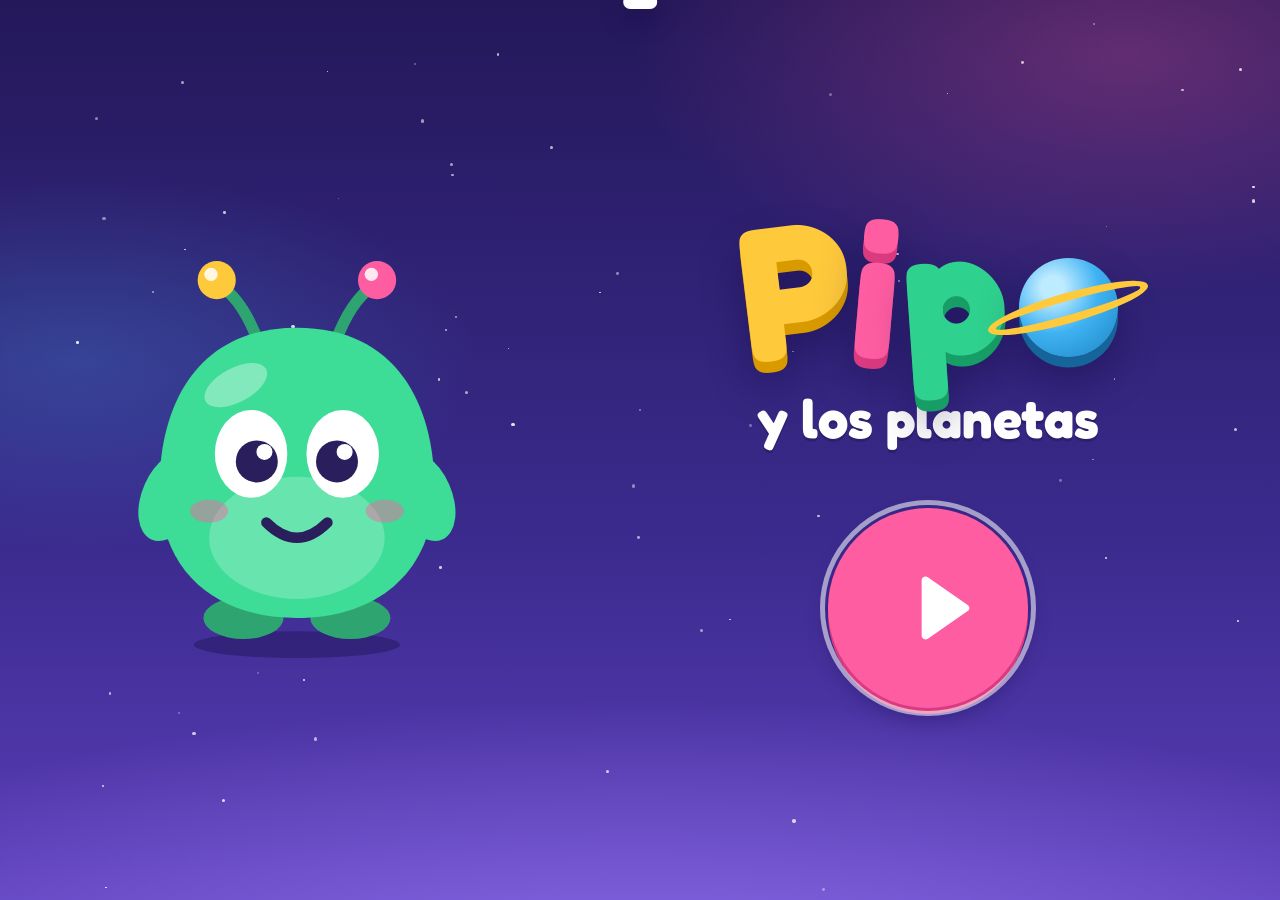
==== commit cf1676de: "Versión 3: 10 mundos del sistema solar, 60 niveles, ciencia y 3 voces - Viaje por el sistema solar e" ====
--- a/index.html
+++ b/index.html
@@ -8,9 +8,10 @@
 <meta name="mobile-web-app-capable" content="yes">
 <meta name="apple-mobile-web-app-status-bar-style" content="black-translucent">
 <meta name="apple-mobile-web-app-title" content="Pipo">
-<meta name="description" content="Juego de matemáticas para niños de 5 y 6 años: contar, números, formas, series, sumas y restas con Pipo.">
+<meta name="description" content="Pipo y los Planetas: aventura por el sistema solar para aprender matemáticas y ciencia (5 a 7 años).">
 <title>Pipo y los Planetas</title>
-<link rel="icon" href="data:image/svg+xml,%3Csvg xmlns='http://www.w3.org/2000/svg' viewBox='0 0 64 64'%3E%3Ccircle cx='32' cy='34' r='22' fill='%233DDC97'/%3E%3Ccircle cx='24' cy='30' r='6' fill='%23fff'/%3E%3Ccircle cx='40' cy='30' r='6' fill='%23fff'/%3E%3Ccircle cx='25' cy='31' r='3' fill='%232A1E5C'/%3E%3Ccircle cx='39' cy='31' r='3' fill='%232A1E5C'/%3E%3Ccircle cx='18' cy='8' r='5' fill='%23FFC93C'/%3E%3Ccircle cx='46' cy='8' r='5' fill='%23FF5DA2'/%3E%3C/svg%3E">
+<link rel="icon" href="data:image/svg+xml,%3Csvg xmlns='http://www.w3.org/2000/svg' viewBox='0 0 100 100'%3E%3Crect width='100' height='100' rx='22' fill='%2324185A'/%3E%3Ccircle cx='50' cy='56' r='30' fill='%233DDC97'/%3E%3Cellipse cx='40' cy='52' rx='8' ry='10' fill='white'/%3E%3Cellipse cx='60' cy='52' rx='8' ry='10' fill='white'/%3E%3Ccircle cx='41' cy='54' r='4.5' fill='%232A1E5C'/%3E%3Ccircle cx='61' cy='54' r='4.5' fill='%232A1E5C'/%3E%3Cpath d='M42 68 Q50 75 58 68' stroke='%232A1E5C' stroke-width='3.5' fill='none' stroke-linecap='round'/%3E%3Cpath d='M38 30 L30 14 M62 30 L70 14' stroke='%23179E66' stroke-width='4' stroke-linecap='round'/%3E%3Ccircle cx='29' cy='12' r='6' fill='%23FFC93C'/%3E%3Ccircle cx='71' cy='12' r='6' fill='%23FF5DA2'/%3E%3C/svg%3E">
+<link rel="apple-touch-icon" href="data:image/svg+xml,%3Csvg xmlns='http://www.w3.org/2000/svg' viewBox='0 0 100 100'%3E%3Crect width='100' height='100' rx='22' fill='%2324185A'/%3E%3Ccircle cx='50' cy='56' r='30' fill='%233DDC97'/%3E%3Cellipse cx='40' cy='52' rx='8' ry='10' fill='white'/%3E%3Cellipse cx='60' cy='52' rx='8' ry='10' fill='white'/%3E%3Ccircle cx='41' cy='54' r='4.5' fill='%232A1E5C'/%3E%3Ccircle cx='61' cy='54' r='4.5' fill='%232A1E5C'/%3E%3Cpath d='M42 68 Q50 75 58 68' stroke='%232A1E5C' stroke-width='3.5' fill='none' stroke-linecap='round'/%3E%3Cpath d='M38 30 L30 14 M62 30 L70 14' stroke='%23179E66' stroke-width='4' stroke-linecap='round'/%3E%3Ccircle cx='29' cy='12' r='6' fill='%23FFC93C'/%3E%3Ccircle cx='71' cy='12' r='6' fill='%23FF5DA2'/%3E%3C/svg%3E">
 <style>
 /* =========================================================
    PIPO Y LOS PLANETAS — Estilos
@@ -1634,6 +1635,690 @@
   .premio-pie { padding-top: calc(var(--btn) + var(--pad)); }
 }
 
+
+/* =========================================================
+   19. VERSIÓN 3: perfiles, sistema solar real, mundos con 6 niveles,
+       nuevas actividades, ciencia, premios y zona de padres
+   ========================================================= */
+
+/* ---------- Inicio: anillo de carga de las voces ---------- */
+.carga-voces { position: absolute; inset: -10px; width: calc(100% + 20px); height: calc(100% + 20px); transform: rotate(-90deg); pointer-events: none; opacity: 0; }
+.carga-voces circle { fill: none; stroke: #fff; stroke-width: 5; stroke-linecap: round; stroke-dasharray: 60 230; }
+.btn-jugar.cargando .carga-voces { opacity: .9; animation: girar 1.1s linear infinite; }
+.hueco-flex { flex: 1 1 auto; }
+
+/* ---------- ¿Quién juega? ---------- */
+#p-perfiles.activa { grid-template-rows: auto auto minmax(0, 1fr); justify-items: center; }
+#p-perfiles .barra { justify-self: stretch; }
+.perfiles-pipo { width: clamp(90px, 20vmin, 160px); aspect-ratio: 200 / 220; }
+.perfiles-lista { display: flex; flex-wrap: wrap; justify-content: center; align-content: center; gap: clamp(12px, 3vmin, 26px); width: 100%; overflow-y: auto; padding: 8px; }
+.tarjeta-perfil {
+  width: clamp(130px, 30vmin, 200px); min-height: clamp(150px, 34vmin, 230px); border: 0; border-radius: 30px; background: #fff; color: var(--tinta);
+  display: flex; flex-direction: column; align-items: center; justify-content: center; gap: 6px; cursor: pointer; padding: 12px 8px;
+  box-shadow: 0 7px 0 var(--luna-borde), 0 12px 22px rgba(16, 6, 60, .3); transition: transform .12s ease;
+}
+.tarjeta-perfil:active { transform: translateY(5px); box-shadow: 0 2px 0 var(--luna-borde); }
+.tp-avatar { font-size: clamp(64px, 15vmin, 110px); line-height: 1; }
+.tp-avatar .ico { width: .6em; height: .6em; color: var(--lila); }
+.tp-nombre { font-size: clamp(20px, 4.4vmin, 30px); font-weight: 700; max-width: 100%; overflow: hidden; text-overflow: ellipsis; white-space: nowrap; }
+.tp-edad { font-size: clamp(15px, 3vmin, 20px); opacity: .7; }
+.tarjeta-perfil.nuevo { background: rgba(255, 255, 255, .16); box-shadow: inset 0 0 0 4px rgba(255, 255, 255, .45); color: #fff; }
+.tarjeta-perfil.nuevo .ico { color: #fff; }
+
+/* ---------- Nuevo explorador ---------- */
+#p-nuevo.activa { grid-template-rows: auto auto minmax(0, 1fr); justify-items: center; }
+#p-nuevo .barra { justify-self: stretch; }
+.pasos-nuevo { display: flex; gap: 10px; margin: 0 auto; }
+.pasos-nuevo i { width: 18px; height: 18px; border-radius: 50%; background: rgba(255, 255, 255, .25); }
+.pasos-nuevo i.si { background: var(--sol); }
+.nuevo-cab { display: flex; align-items: center; gap: var(--pad); }
+.nuevo-pipo { width: clamp(76px, 15vmin, 120px); aspect-ratio: 200 / 220; }
+.burbuja-icono.emo { font-size: clamp(34px, 7vmin, 52px); color: var(--chicle); }
+.burbuja-icono svg { width: 55%; height: 55%; }
+.nuevo-cuerpo { width: 100%; min-height: 0; display: flex; flex-wrap: wrap; align-content: center; justify-content: center; gap: clamp(8px, 2.4vmin, 20px); overflow-y: auto; padding: 6px; }
+.opcion-avatar {
+  width: clamp(72px, 17vmin, 120px); height: clamp(72px, 17vmin, 120px); border: 0; border-radius: 28px; background: #fff; cursor: pointer;
+  font-size: clamp(44px, 11vmin, 78px); display: grid; place-items: center; box-shadow: 0 6px 0 var(--luna-borde); transition: transform .12s ease;
+}
+.opcion-avatar:active { transform: translateY(4px); }
+.opcion-avatar.elegida { background: #FFF4CC; box-shadow: 0 6px 0 var(--sol-osc), 0 0 0 5px var(--sol); animation: salto .5s ease; }
+.opcion-edad { --c: #fff; --c-osc: var(--luna-borde); color: var(--tinta); width: clamp(110px, 26vmin, 190px); height: clamp(130px, 30vmin, 220px); border-radius: 30px; flex-direction: column; gap: 6px; }
+.opcion-edad b { font-size: clamp(60px, 15vmin, 110px); line-height: 1; }
+.opcion-edad .velas { font-family: var(--emoji); font-size: clamp(14px, 3vmin, 22px); max-width: 90%; text-align: center; line-height: 1.2; }
+.nuevo-cuerpo.paso2 { flex-direction: column; flex-wrap: nowrap; align-items: center; }
+.btn-fin-nuevo { flex: 0 0 auto; }
+
+/* ---------- Mapa del sistema solar ---------- */
+#p-mapa.activa { grid-template-rows: auto minmax(0, 1fr) auto; grid-template-areas: "barra" "mapa" "menu"; }
+.barra-mapa { justify-content: flex-start; }
+.btn-perfil { --c: rgba(255, 255, 255, .18); --c-osc: rgba(0, 0, 0, .3); }
+.btn-perfil .emo { font-size: calc(var(--btn) * .55); }
+.chip-rango .chip-ico { font-size: 1.15em; }
+.mapa-zona { overflow: auto; -webkit-overflow-scrolling: touch; touch-action: pan-x pan-y; border-radius: var(--radio); scrollbar-width: none; }
+.mapa-zona::-webkit-scrollbar { display: none; }
+.mapa-pista { position: relative; min-width: 100%; min-height: 100%; }
+.mapa-orbitas { position: absolute; left: 0; top: 0; pointer-events: none; overflow: visible; }
+.orbita-mapa { fill: none; stroke: rgba(255, 255, 255, .16); stroke-width: 2; stroke-dasharray: 3 9; }
+.ruta-viaje { fill: none; stroke: var(--sol); stroke-width: 4; stroke-linecap: round; stroke-linejoin: round; stroke-dasharray: 2 12; opacity: .8; }
+#mapaNodos .planeta { z-index: 2; }
+#mapaNodos .planeta-cuerpo { background: none; box-shadow: none; }
+#mapaNodos .planeta-cuerpo svg { width: 150%; height: 150%; overflow: visible; filter: drop-shadow(0 8px 14px rgba(10, 0, 50, .45)); }
+#mapaNodos .nodo-sol .planeta-cuerpo svg { width: 135%; height: 135%; }
+#mapaNodos .nodo-saturno .planeta-cuerpo svg { width: 175%; height: 175%; }
+#mapaNodos .planeta.actual::after { inset: -22%; }
+.planeta.dormido-toque { animation: none; }
+.planeta.dormido-toque .planeta-cuerpo { animation: tambaleo .5s ease; }
+.planeta.hecho .planeta-insignia.hecho { background: var(--menta); box-shadow: 0 3px 0 var(--menta-osc); }
+.planeta-nombre {
+  position: absolute; left: 50%; top: 100%; transform: translate(-50%, 24%); white-space: nowrap;
+  font-size: clamp(13px, 2.6vmin, 19px); font-weight: 700; text-shadow: 0 2px 4px rgba(10, 0, 50, .7); pointer-events: none;
+}
+.planeta-est {
+  position: absolute; right: -14%; top: -10%; display: flex; align-items: center; gap: 2px; padding: 2px 7px 2px 4px; border-radius: 999px;
+  background: rgba(20, 10, 60, .65); font-size: clamp(12px, 2.3vmin, 16px); font-weight: 700; pointer-events: none;
+}
+.planeta-est svg { width: 1.1em; height: 1.1em; }
+.planeta-est path { fill: var(--sol); }
+#mapaNodos .nodo-luna .planeta-num, #mapaNodos .nodo-mercurio .planeta-num { font-size: 14px; }
+.nave-mapa { position: absolute; width: clamp(34px, 7vmin, 56px); transform: translate(-50%, -50%) rotate(28deg); pointer-events: none; z-index: 3; transition: left .7s ease, top .7s ease; filter: drop-shadow(0 4px 8px rgba(0, 0, 0, .4)); }
+.nave-mapa svg { width: 100%; height: auto; display: block; }
+.insignia-menu {
+  position: absolute; top: -8px; right: -8px; min-width: 30px; height: 30px; padding: 0 6px; border-radius: 999px; background: var(--chicle);
+  color: #fff; font-size: 17px; font-weight: 700; display: grid; place-items: center; box-shadow: 0 2px 0 var(--chicle-osc); font-family: var(--fuente);
+}
+@media (orientation: landscape) {
+  #p-mapa.activa { grid-template-columns: auto minmax(0, 1fr); grid-template-rows: auto minmax(0, 1fr); grid-template-areas: "barra barra" "menu mapa"; }
+}
+
+/* ---------- Pantalla de un mundo ---------- */
+#p-mundo.activa {
+  grid-template-rows: auto minmax(0, .9fr) minmax(0, 1.4fr) auto;
+  grid-template-areas: "barra" "planeta" "camino" "extras";
+}
+#p-mundo .barra { grid-area: barra; }
+.mundo-titulo { font-size: clamp(20px, 4.4vmin, 30px); gap: .45em; }
+.num-viaje { display: inline-grid; place-items: center; width: 1.4em; height: 1.4em; border-radius: 50%; background: #fff; color: var(--tinta); font-size: .8em; }
+.mundo-planeta { grid-area: planeta; position: relative; display: grid; place-items: center; min-height: 0; }
+.mundo-planeta > svg { height: 100%; max-height: 260px; width: auto; max-width: 70%; overflow: visible; animation: flotar 6s ease-in-out infinite; filter: drop-shadow(0 12px 30px rgba(10, 0, 50, .5)); }
+.mundo-pipo { position: absolute; right: 8%; bottom: 0; height: 46%; max-height: 120px; aspect-ratio: 200 / 220; }
+.mundo-camino {
+  grid-area: camino; min-height: 0; display: grid; grid-template-columns: repeat(3, 1fr); grid-template-rows: repeat(2, 1fr);
+  gap: clamp(6px, 2vmin, 18px); align-items: center; justify-items: center; padding: 6px;
+}
+.nivel {
+  --c: #fff; --c-osc: var(--luna-borde);
+  position: relative; width: clamp(80px, 17vmin, 132px); height: clamp(80px, 17vmin, 132px); border: 0; border-radius: 34%; cursor: pointer;
+  background: var(--c); color: var(--tinta); display: flex; flex-direction: column; align-items: center; justify-content: center;
+  box-shadow: 0 7px 0 var(--c-osc), 0 12px 22px rgba(16, 6, 60, .35); transition: transform .1s ease;
+}
+.nivel:active { transform: translateY(5px); box-shadow: 0 2px 0 var(--c-osc); }
+.nivel:nth-child(even) { transform: translateY(18%); }
+.nivel:nth-child(even):active { transform: translateY(calc(18% + 5px)); }
+.nivel-ico { font-size: clamp(36px, 8vmin, 62px); line-height: 1; }
+.nivel-nombre { position: absolute; bottom: -1.55em; font-size: clamp(13px, 2.5vmin, 18px); color: #fff; white-space: nowrap; text-shadow: 0 2px 4px rgba(10, 0, 50, .7); }
+.nivel-estrellas { display: flex; gap: 1px; margin-top: 2px; }
+.nivel-estrellas i { width: clamp(14px, 3vmin, 22px); }
+.nivel-estrellas svg { width: 100%; display: block; }
+.nivel-estrellas path { fill: #E6DFFF; stroke: #CFC4F7; stroke-width: 1.4; }
+.nivel-estrellas i.si path { fill: var(--sol); stroke: var(--sol-osc); }
+.nivel.bloqueado { --c: rgba(255, 255, 255, .25); --c-osc: rgba(0, 0, 0, .25); }
+.nivel.bloqueado .nivel-ico { filter: grayscale(1); opacity: .45; }
+.nivel.bloqueado .nivel-estrellas { opacity: .3; }
+.nivel-candado { position: absolute; right: -6px; top: -6px; width: 34px; height: 34px; border-radius: 50%; background: #fff; color: var(--lila-osc); display: grid; place-items: center; box-shadow: 0 3px 0 var(--luna-borde); }
+.nivel-candado svg { width: 60%; height: 60%; }
+.nivel.hecho { --c: #FFF4CC; --c-osc: var(--sol-osc); }
+.nivel.siguiente::after { content: ''; position: absolute; inset: -10px; border-radius: 38%; border: 5px solid var(--sol); animation: onda 1.7s ease-out infinite; pointer-events: none; }
+.nivel.siguiente .nivel-ico { animation: latido 1.5s ease-in-out infinite; }
+.nivel.tipo-proyecto:not(.bloqueado) { --c: #FFE3F0; --c-osc: var(--chicle-osc); }
+.nivel.tipo-proyecto.hecho { --c: #FFF4CC; --c-osc: var(--sol-osc); }
+.nivel.dormido-toque { animation: tambaleo .5s ease; }
+.mundo-extras { grid-area: extras; display: flex; justify-content: center; gap: clamp(14px, 4vmin, 34px); padding-bottom: 4px; }
+.btn-extra { width: clamp(76px, 15vmin, 108px); height: clamp(68px, 13vmin, 96px); border-radius: 30%; --c: var(--menta); --c-osc: var(--menta-osc); }
+.btn-extra .emo { font-size: clamp(32px, 7vmin, 50px); }
+.btn-extra .extra-mini { position: absolute; right: -6px; bottom: -6px; font-size: clamp(20px, 4vmin, 28px); }
+.btn-palabras { --c: var(--celeste); --c-osc: var(--celeste-osc); }
+.btn-extra.hecho { --c: #FFF4CC; --c-osc: var(--sol-osc); }
+.extra-check { position: absolute; left: -6px; top: -6px; width: 30px; height: 30px; border-radius: 50%; background: var(--menta); color: #fff; display: grid; place-items: center; }
+.extra-check svg { width: 70%; height: 70%; }
+@media (orientation: landscape) {
+  #p-mundo.activa { grid-template-columns: minmax(0, .8fr) minmax(0, 1.2fr); grid-template-rows: auto minmax(0, 1fr) auto; grid-template-areas: "barra barra" "planeta camino" "planeta extras"; }
+  .mundo-planeta > svg { max-width: 90%; }
+}
+
+/* ---------- Descubre el planeta ---------- */
+#p-descubre.activa { grid-template-rows: auto minmax(0, 1fr) auto; }
+.descubre-puntos { display: flex; gap: 10px; margin: 0 auto; }
+.descubre-puntos i { width: 16px; height: 16px; border-radius: 50%; background: rgba(255, 255, 255, .25); }
+.descubre-puntos i.si { background: var(--sol); }
+.descubre-dibujo {
+  min-height: 0; border-radius: var(--radio); background: radial-gradient(circle at 50% 40%, rgba(255, 255, 255, .12), rgba(255, 255, 255, .02) 70%);
+  box-shadow: 0 0 0 5px var(--tema, rgba(255, 255, 255, .25)); display: flex; align-items: center; justify-content: center; gap: 4%; padding: 3%; position: relative; overflow: hidden;
+}
+.descubre-dibujo.entra > * { animation: pop-grande .6s cubic-bezier(.3, 1.4, .5, 1) both; }
+.hecho-astro { height: min(80%, 320px); aspect-ratio: 1; }
+.hecho-astro svg { width: 100%; height: 100%; overflow: visible; }
+.hecho-emoji { font-size: clamp(70px, 20vmin, 170px); line-height: 1; filter: drop-shadow(0 8px 14px rgba(0, 0, 0, .35)); }
+.fila-orden { display: flex; align-items: center; justify-content: center; gap: 1.5%; width: 100%; }
+.fila-orden .mini-sol { width: 16%; flex: 0 0 auto; }
+.fila-orden .mini-pl { width: 9%; flex: 0 0 auto; transition: transform .3s ease; }
+.fila-orden svg { width: 100%; height: auto; display: block; overflow: visible; }
+.fila-orden .resaltado { transform: scale(1.45); filter: drop-shadow(0 0 10px var(--sol)); }
+.orbita-dib { position: relative; width: min(80%, 360px); aspect-ratio: 1; }
+.orb-sol { position: absolute; left: 35%; top: 35%; width: 30%; }
+.orb-anillo { position: absolute; inset: 6%; border: 4px dashed rgba(255, 255, 255, .55); border-radius: 50%; }
+.orb-brazo { position: absolute; inset: 0; animation: orbitar 9s linear infinite; }
+.orb-tierra { position: absolute; left: 42%; top: -2%; width: 16%; }
+.orb-sol svg, .orb-tierra svg { width: 100%; height: auto; display: block; }
+@keyframes orbitar { from { transform: rotate(0deg); } to { transform: rotate(360deg); } }
+.fases { display: flex; gap: 4%; width: 92%; justify-content: center; }
+.fases svg { width: 22%; height: auto; }
+.descubre-pie { display: flex; align-items: flex-end; justify-content: center; gap: clamp(20px, 6vmin, 60px); }
+.descubre-pipo { width: clamp(80px, 17vmin, 140px); aspect-ratio: 200 / 220; }
+#btnDescubreSeguir[disabled] { opacity: .45; }
+#btnDescubreSeguir.latiendo { animation: latido 1.2s ease-in-out infinite; }
+
+/* ---------- Juego: barra de progreso, lienzos y teclado ---------- */
+.combustible.muchas .celda-fuel { width: clamp(20px, 4.6vmin, 38px); height: clamp(20px, 4.6vmin, 38px); }
+.celda-fuel.ayuda { background: rgba(255, 255, 255, .22); }
+.celda-fuel.ayuda path { fill: #E6E3F3; }
+.celda-fuel.pieza .emo { font-size: 70%; opacity: .25; filter: grayscale(1); }
+.celda-fuel.pieza.llena .emo { opacity: 1; filter: none; }
+.zona-lienzo { width: 100%; overflow: hidden; }
+.lienzo { position: absolute; left: 50%; top: 50%; transform: translate(-50%, -50%) scale(var(--k, 1)); transform-origin: center; }
+.con-teclado { flex: 1 1 auto; min-height: 0; display: flex; flex-direction: column; gap: var(--pad); }
+.ct-escena { flex: 1 1 40%; min-height: 0; display: flex; flex-direction: column; gap: 6px; }
+.ct-teclado { flex: 0 0 auto; display: flex; flex-direction: column; align-items: center; gap: 8px; }
+.teclado-pantalla { min-width: 4.5em; height: 1.4em; padding: 0 .4em; border-radius: 16px; background: #fff; box-shadow: inset 0 0 0 4px var(--lila); font-size: clamp(34px, 7vmin, 56px); font-weight: 700; display: flex; align-items: center; justify-content: center; color: var(--tinta); }
+.tp-cursor { width: 4px; height: .9em; background: var(--chicle); margin-left: 3px; animation: latido 1s steps(2) infinite; }
+.teclado { display: grid; grid-template-columns: repeat(3, clamp(60px, 11vmin, 84px)); gap: 8px; }
+.tecla { --c: #fff; --c-osc: var(--luna-borde); color: var(--tinta); height: clamp(56px, 9.5vmin, 76px); border-radius: 18px; font-size: clamp(26px, 5vmin, 38px); font-weight: 700; min-height: 56px; min-width: 56px; }
+.tecla svg { width: 1em; height: 1em; }
+.tecla-borrar { --c: #FFE3F0; --c-osc: var(--chicle-osc); color: var(--chicle-osc); }
+.tecla-ok { --c: var(--menta); --c-osc: var(--menta-osc); color: #fff; }
+@media (orientation: landscape) {
+  .con-teclado { flex-direction: row; align-items: center; }
+  .ct-escena { flex: 1 1 auto; align-self: stretch; }
+}
+.oreja-grande { font-size: clamp(70px, 18vmin, 140px); text-align: center; flex: 1 1 auto; display: grid; place-items: center; }
+.tira-dec { color: var(--lila-osc); letter-spacing: -.1em; }
+.tira-uni { color: var(--chicle); }
+.tira-q { color: var(--chicle); }
+.hueco-silueta { opacity: .3; filter: grayscale(1); border: 3px dashed var(--lila); border-radius: 50%; }
+.cuenco.mochila .mochila-ico { font-size: clamp(44px, 10vmin, 90px); display: grid; place-items: center; }
+.respuestas .opcion small { display: block; font-size: 15px; line-height: 1; margin-top: 2px; }
+.respuestas .opcion svg { width: 70%; height: 70%; }
+.carta .emo-carta { font-size: calc(var(--ch, 120px) * .55); line-height: 1; }
+.numero-objetivo { display: inline-grid; place-items: center; min-width: 1.6em; padding: 0 .3em; height: 1.4em; border-radius: 22px; background: var(--chicle); color: #fff; font-size: clamp(36px, 8vmin, 64px); font-weight: 700; box-shadow: 0 5px 0 var(--chicle-osc); }
+.objetivo-suma, .hn-cabecera { flex: 0 0 auto; display: flex; justify-content: center; align-items: center; gap: 14px; }
+.hn-total { font-size: clamp(26px, 5vmin, 40px); color: var(--lila-osc); }
+.carta.elegida { box-shadow: 0 6px 0 var(--celeste-osc), 0 0 0 6px var(--celeste); transform: translateY(-6%); }
+.no-es { animation: tambaleo .45s ease; }
+
+/* Medir y más largo */
+.lienzo.medir .medible-caja { position: absolute; top: 20px; height: 54px; }
+.lienzo.medir .medible-caja svg { width: 100%; height: 100%; display: block; }
+.robot-cabeza { position: absolute; right: -34px; top: 2px; font-size: 44px; }
+.fila-cubos { position: absolute; top: 96px; height: 44px; }
+.cubo-medir { position: absolute; top: 0; width: 44px !important; height: 44px !important; border-radius: 6px; background: #FFE58A; box-shadow: inset 0 0 0 3px var(--sol-osc); }
+.cubo-medir .obj-num { font-size: 18px; }
+.guia-medir { position: absolute; top: 12px; height: 132px; border-left: 3px dashed var(--chicle); border-right: 3px dashed var(--chicle); opacity: 0; transition: opacity .3s ease; pointer-events: none; }
+.lienzo.con-guia .guia-medir { opacity: 1; }
+.lienzo.largos .barra-largo { position: absolute; height: 64px; border: 0; padding: 0; background: none; cursor: pointer; border-radius: 14px; }
+.barra-largo svg { width: 100%; height: 100%; display: block; }
+.barra-largo.correcto { box-shadow: 0 0 0 5px var(--menta); }
+.barra-largo.apagado { opacity: .3; }
+.barra-largo.guiado { box-shadow: 0 0 0 6px var(--sol), 0 0 24px 6px rgba(255, 201, 60, .7); }
+.rejilla-medir { position: absolute; left: 20px; top: 0; bottom: 0; display: flex; gap: 0; }
+.rejilla-medir i { width: 40px; border-left: 2px dashed rgba(155, 123, 247, .45); }
+
+/* Base diez */
+.bloques10 { display: flex; align-items: flex-end; justify-content: center; gap: 26px; width: 100%; height: 100%; padding: 10px; }
+.b10-barras { display: flex; gap: 8px; align-items: flex-end; }
+.b10-cubos { display: grid; grid-template-columns: repeat(3, 30px); gap: 6px; align-content: end; }
+.barra10 { position: relative; width: 30px; height: 250px; display: flex; flex-direction: column; gap: 1px; padding: 2px; border-radius: 6px; background: var(--lila-osc); }
+.barra10 i { flex: 1 1 0; border-radius: 3px; background: #B9A4FF; }
+.barra10.contado i { background: var(--sol); }
+.barra10 .obj-num { left: 50%; top: -18px; }
+.cubo1 { position: relative; display: block; width: 30px; height: 30px; border-radius: 5px; background: var(--chicle); box-shadow: inset 0 -4px 0 var(--chicle-osc); }
+.cubo1.contado { background: var(--sol); }
+.barra10.obj, .cubo1.obj { width: 30px; }
+.cubo1.obj { height: 30px; }
+.barra10.mini { height: 44px; width: 12px; padding: 1px; gap: 0; }
+.barra10.mini i { border-radius: 0; }
+.cubo1.mini { width: 14px; height: 14px; }
+.btn-pieza .barra10.mini { height: 60px; width: 16px; }
+.btn-pieza .cubo1.mini { width: 26px; height: 26px; }
+.pista-tira .barra10.mini { height: 1.4em; width: .5em; }
+.pista-tira .cubo1.mini { width: .6em; height: .6em; }
+.hn-area { width: 100%; height: 100%; display: flex; flex-wrap: wrap; align-items: flex-end; justify-content: center; align-content: center; gap: 8px; overflow: auto; }
+.pieza-b10, .pieza-b1 { border: 0; padding: 0; background: none; cursor: pointer; }
+.pieza-b10 .barra10 { height: clamp(90px, 22vmin, 180px); width: clamp(18px, 3.6vmin, 28px); }
+.pieza-b1 .cubo1 { width: clamp(20px, 4vmin, 30px); height: clamp(20px, 4vmin, 30px); }
+.btn-pieza { --c: #fff; --c-osc: var(--luna-borde); }
+
+/* Saltos (contar de n en n) */
+.lienzo.saltos .arcos { position: absolute; inset: 0; width: 100%; height: 100%; overflow: visible; }
+.arco-txt { font: 700 24px var(--fuente); fill: var(--lila-osc); }
+.salto-caja { position: absolute; top: 120px; width: 90px; height: 80px; border-radius: 20px; background: var(--celeste); color: #fff; display: grid; place-items: center; font-size: 40px; font-weight: 700; box-shadow: 0 5px 0 var(--celeste-osc); }
+.salto-caja.hueco { background: #fff; color: var(--lila); box-shadow: inset 0 0 0 4px var(--lila); }
+.salto-caja.leyendo { box-shadow: 0 0 0 5px var(--sol); transform: translateY(-6px); }
+.canguro { position: absolute; top: 34px; font-size: 54px; transform: translateX(14px); animation: salto 1.4s ease-in-out infinite; }
+
+/* Pares */
+.pares-caja { flex: 1 1 auto; min-height: 0; display: flex; flex-direction: column; align-items: center; gap: 6px; }
+.pares-objs { width: 100%; }
+.parejas { display: flex; flex-wrap: wrap; gap: 12px 18px; justify-content: center; align-content: center; height: 100%; }
+.pareja { display: inline-flex; gap: 2px; padding: 4px 8px; border-radius: 18px; background: #E9FFF3; box-shadow: inset 0 0 0 3px var(--menta); font-size: clamp(30px, 6.5vmin, 54px); }
+.pareja.sola { background: #FFE9F2; box-shadow: inset 0 0 0 3px var(--chicle); }
+
+/* Mariposa de los dobles */
+.lienzo.mariposa { display: flex; align-items: center; justify-content: center; gap: 0; }
+.ala { width: 190px; height: 230px; border-radius: 60% 40% 50% 50%; background: #FFD1E6; box-shadow: inset 0 0 0 6px var(--chicle); display: grid; place-items: center; }
+.ala.der { border-radius: 40% 60% 50% 50%; }
+.ala .dado { width: 82%; height: 76%; --ch: 160px; }
+.punto-ala { display: block; width: 26px; height: 26px; border-radius: 50%; background: var(--chicle-osc); }
+.pa.contado .punto-ala { background: var(--sol); }
+.pa { width: auto !important; height: auto !important; background: none; box-shadow: none; }
+.cuerpo-mariposa { width: 26px; height: 210px; border-radius: 13px; background: var(--tinta); }
+
+/* Recta numérica */
+.recta { position: absolute; left: 15px; top: 70px; display: flex; }
+.recta .marca { position: relative; width: 50px; height: 56px; border-top: 5px solid var(--lila); }
+.recta .marca:last-child { width: 0; }
+.recta .marca::before { content: ''; position: absolute; left: -3px; top: -14px; width: 5px; height: 24px; background: var(--lila); border-radius: 3px; }
+.recta .marca b { position: absolute; left: -20px; top: 14px; width: 40px; height: 34px; line-height: 34px; text-align: center; font-size: 26px; color: var(--tinta); border-radius: 10px; }
+.recta .marca.marcado b { color: #fff; background: var(--chicle); }
+.recta .marca.saltado b, .recta .marca.leyendo b { color: #fff; background: var(--sol-osc); }
+.cohete-recta { position: absolute; top: 6px; font-size: 40px; transform: translateX(-50%); }
+.recta-cambio { flex: 0 0 auto; height: 120px; }
+
+/* Reloj */
+.reloj-grande { max-width: 100%; }
+.reloj-grande svg, .carta .reloj-svg { width: 100%; height: 100%; }
+.reloj-svg.agujas-marcadas .aguja-h { stroke: var(--celeste-osc); }
+.reloj-svg.agujas-marcadas .aguja-m { stroke-width: 6; }
+.hora-dig { font-size: clamp(30px, 6vmin, 48px); letter-spacing: .02em; }
+
+/* Semana */
+.semana { flex: 1 1 auto; min-height: 0; display: grid; grid-template-columns: repeat(7, 1fr); gap: clamp(4px, 1.2vmin, 12px); align-items: center; }
+.dia {
+  position: relative; border: 0; border-radius: 18px; background: var(--c); color: #fff; cursor: pointer; aspect-ratio: .62; max-height: 100%;
+  display: flex; flex-direction: column; align-items: center; justify-content: center; gap: 4px; box-shadow: 0 5px 0 rgba(0, 0, 0, .2); padding: 4px 2px;
+}
+.dia b { font-size: clamp(28px, 6.5vmin, 54px); line-height: 1; }
+.dia small { font-size: clamp(10px, 1.9vmin, 15px); text-shadow: 0 1px 2px rgba(0, 0, 0, .3); }
+.dia.hoy { box-shadow: 0 5px 0 rgba(0, 0, 0, .2), 0 0 0 5px #fff; }
+.dia-hoy { position: absolute; top: -22px; font-size: 26px; }
+.dia.leyendo { transform: translateY(-8%); box-shadow: 0 0 0 5px var(--sol); }
+.dia.correcto { box-shadow: 0 0 0 6px var(--menta); }
+
+/* Ordenar */
+.orden-huecos, .orden-pista { flex: 0 0 auto; display: flex; justify-content: center; align-items: center; gap: clamp(6px, 2vmin, 16px); }
+.orden-hueco { position: relative; width: clamp(56px, 12vmin, 96px); height: clamp(56px, 12vmin, 96px); border-radius: 20px; border: 4px dashed var(--lila); display: grid; place-items: center; background: #fff; }
+.orden-hueco .emo { font-size: clamp(34px, 7.5vmin, 62px); }
+.orden-hueco.lleno { border-style: solid; border-color: var(--menta); animation: pop .4s ease; }
+.orden-num { position: absolute; left: -10px; top: -10px; width: 26px; height: 26px; border-radius: 50%; background: var(--lila); color: #fff; font-size: 16px; display: grid; place-items: center; }
+.orden-carta .emo { font-size: calc(var(--ch, 120px) * .55); }
+.orden-carta.puesta { opacity: .18; pointer-events: none; }
+.orden-pista .orden-hueco { width: clamp(40px, 9vmin, 76px); height: clamp(40px, 9vmin, 76px); }
+.orden-pista .pl-dibujo { width: calc(100% * var(--tam, 1)); }
+.mini-sol { width: clamp(40px, 9vmin, 72px); display: inline-block; }
+.mini-sol svg, .mini-pl svg { width: 100%; height: auto; display: block; overflow: visible; }
+.mini-pl { width: clamp(22px, 4.6vmin, 38px); display: inline-block; }
+.mini-pl.resaltado { filter: drop-shadow(0 0 6px var(--chicle)); transform: scale(1.3); }
+.pl-dibujo { display: block; width: calc(78% * var(--tam, 1)); aspect-ratio: 1; margin: 0 auto; transition: width .6s cubic-bezier(.3, 1.4, .5, 1); }
+.pl-dibujo svg { width: 100%; height: 100%; overflow: visible; }
+.pl-nombre { display: block; font-size: clamp(13px, 2.6vmin, 19px); line-height: 1.1; margin-top: 2px; }
+.planeta-carta { flex-direction: column; }
+
+/* Tabla del 100 */
+.t100 { position: absolute; width: 70px; height: 70px; border-radius: 14px; background: #fff; box-shadow: inset 0 0 0 3px #E6DFFF; display: grid; place-items: center; font-size: 30px; font-weight: 700; color: var(--tinta); }
+.t100.pregunta { background: var(--chicle); color: #fff; box-shadow: 0 0 0 3px var(--chicle-osc); animation: latido 1.3s ease-in-out infinite; }
+.t100.tapado { background: #EEE9FF; }
+.t100.leyendo { background: var(--sol); }
+
+/* Signos */
+.signos { flex: 1 1 auto; display: flex; align-items: center; justify-content: center; gap: clamp(10px, 4vmin, 40px); }
+.sg-num { font-size: clamp(60px, 15vmin, 120px); font-weight: 700; line-height: 1; text-align: center; min-width: 1.4em; }
+.sg-barras { font-size: clamp(14px, 3vmin, 22px); letter-spacing: .05em; max-width: 6em; margin: 6px auto 0; line-height: 1.2; word-break: break-all; }
+.sg-hueco { width: clamp(76px, 16vmin, 130px); height: clamp(76px, 16vmin, 130px); border-radius: 26px; border: 5px dashed var(--lila); display: grid; place-items: center; font-size: clamp(40px, 9vmin, 70px); }
+.signo-txt { font-size: 1.2em; font-weight: 700; }
+
+/* Dinero */
+.monedero { display: flex; flex-wrap: wrap; justify-content: center; align-items: center; align-content: center; gap: 12px; max-width: 100%; height: 100%; }
+.pieza-dinero { display: inline-block; border: 0; padding: 0; background: none; }
+.pieza-dinero .moneda { width: clamp(56px, 11vmin, 84px); height: auto; display: block; }
+.pieza-dinero .billete { width: clamp(96px, 19vmin, 150px); height: auto; display: block; }
+.pieza-dinero.leyendo { filter: drop-shadow(0 0 10px var(--sol)); transform: scale(1.1); }
+.pieza-dinero.tocable { cursor: pointer; transition: transform .1s ease; }
+.pieza-dinero.tocable:active { transform: scale(.92); }
+.tienda-esc { flex: 1 1 auto; min-height: 0; display: flex; align-items: center; justify-content: center; gap: clamp(10px, 3vmin, 30px); }
+.producto { position: relative; display: grid; place-items: center; }
+.producto .emo { font-size: clamp(64px, 15vmin, 120px); }
+.etiqueta-precio { margin-top: 4px; padding: 4px 14px; border-radius: 12px; background: var(--sol); color: var(--tinta); font-size: clamp(26px, 5.5vmin, 44px); font-weight: 700; box-shadow: 0 4px 0 var(--sol-osc); white-space: nowrap; }
+.mostrador { position: relative; min-width: 40%; min-height: clamp(90px, 20vmin, 160px); border-radius: 22px; background: #EEE9FF; box-shadow: inset 0 0 0 4px var(--luna-borde); padding: 8px; display: flex; align-items: center; justify-content: center; }
+.mostrador-dinero { display: flex; flex-wrap: wrap; gap: 6px; justify-content: center; }
+.total-mesa { position: absolute; right: 8px; bottom: -14px; padding: 2px 10px; border-radius: 10px; background: var(--chicle); color: #fff; font-size: 20px; }
+.cartera { flex: 0 0 auto; display: flex; flex-wrap: wrap; justify-content: center; gap: 8px; padding: 8px; border-radius: 22px; background: #FFF4CC; box-shadow: inset 0 0 0 3px var(--sol); min-height: 70px; }
+.cartera .moneda, .mostrador .moneda { width: clamp(50px, 10vmin, 76px); }
+.cartera .billete, .mostrador .billete { width: clamp(84px, 16vmin, 124px); }
+.tienda-esc.cambio .pago .billete { width: clamp(110px, 22vmin, 170px); }
+.devuelta { display: flex; align-items: center; gap: 6px; font-size: clamp(40px, 9vmin, 70px); }
+.devuelta .q { color: var(--chicle); font-weight: 700; }
+
+/* Problemas */
+.problema-esc { flex: 1 1 auto; min-height: 0; display: flex; flex-direction: column; justify-content: center; gap: 10px; }
+.pr-fila { display: flex; align-items: center; gap: 10px; padding: 6px 10px; border-radius: 20px; background: var(--luna-2); transition: opacity .4s ease, transform .4s ease; }
+.pr-fila.llegan, .pr-fila.lia { opacity: 0; transform: translateX(10%); }
+.pr-fila.visible { opacity: 1; transform: none; }
+.pr-quien { font-size: clamp(34px, 7vmin, 56px); flex: 0 0 auto; }
+.mini-pipo { display: block; width: clamp(40px, 8vmin, 64px); aspect-ratio: 200 / 220; }
+.mini-pipo .pipo-mov { animation: none; }
+.pr-objs { display: flex; flex-wrap: wrap; gap: 2px 4px; align-items: center; }
+.pr-obj { font-size: clamp(24px, 5vmin, 40px); transition: opacity .3s ease, transform .3s ease; }
+.pr-obj.regalado { opacity: .15; transform: translateY(-30%) scale(.7); }
+.pr-num { font-size: clamp(36px, 8vmin, 60px); font-weight: 700; color: var(--tinta); }
+.pr-mini { font-size: clamp(30px, 6vmin, 48px); }
+.pr-signo { text-align: center; font-size: clamp(30px, 6vmin, 48px); color: var(--chicle); font-weight: 700; line-height: 1; }
+.problema2-esc { flex: 1 1 auto; display: flex; flex-wrap: wrap; align-items: center; justify-content: center; gap: clamp(8px, 2.5vmin, 22px); }
+.p2-paso { display: flex; flex-direction: column; align-items: center; gap: 4px; padding: 10px 14px; border-radius: 22px; background: var(--luna-2); min-width: 90px; transition: opacity .4s ease, transform .4s ease; }
+.p2-paso .emo { font-size: clamp(34px, 7vmin, 56px); }
+.p2-paso b { font-size: clamp(32px, 7vmin, 56px); }
+.p2-paso.suben, .p2-paso.bajan, .p2-paso.q { opacity: 0; transform: scale(.7); }
+.p2-paso.visible { opacity: 1; transform: none; }
+.p2-paso.suben b { color: var(--menta-osc); }
+.p2-paso.bajan b { color: var(--chicle-osc); }
+
+/* Mitad y repartir */
+.mitad-esc, .repartir-esc { flex: 1 1 auto; min-height: 0; display: flex; flex-direction: column; gap: 8px; }
+.mi-pila, .rp-pila { flex: 1 1 40%; min-height: 0; display: flex; border-radius: 20px; background: #FFF4CC; padding: 4px; }
+.mi-platos, .rp-platos { flex: 1 1 60%; min-height: 0; display: flex; gap: 8px; }
+.mi-plato, .rp-plato { position: relative; flex: 1 1 0; min-width: 0; border-radius: 50% / 40%; background: #fff; box-shadow: inset 0 0 0 5px var(--luna-borde); display: flex; flex-direction: column; align-items: center; padding: 6px; border: 0; cursor: pointer; }
+.rp-plato:active { transform: scale(.97); }
+.rp-plato.guiado { box-shadow: inset 0 0 0 5px var(--sol), 0 0 18px 4px rgba(255, 201, 60, .7); }
+.mi-quien, .rp-quien { font-size: clamp(26px, 5vmin, 42px); }
+.mi-plato .rejilla, .rp-plato .rejilla { flex: 1 1 auto; min-height: 0; }
+.rp-galleta { cursor: pointer; }
+
+/* Cuerpos geométricos y simetría */
+.cuerpo3d { width: 82%; height: 82%; overflow: visible; }
+.respuestas .opcion .cuerpo3d { width: 76%; height: 76%; }
+.objeto-real { font-size: clamp(90px, 24vmin, 200px); line-height: 1; filter: drop-shadow(0 10px 16px rgba(0, 0, 0, .25)); }
+.lienzo.simetria { display: flex; align-items: stretch; justify-content: center; }
+.sim-rej { display: grid; grid-template-columns: repeat(var(--cols), 1fr); grid-template-rows: repeat(var(--filas), 1fr); gap: 3px; padding: 3px; background: #E6DFFF; border-radius: 10px; }
+.lienzo.simetria .sim-rej { width: calc(var(--cols) * var(--celda)); height: calc(var(--filas) * var(--celda)); }
+.sim-rej i { background: #fff; border-radius: 5px; }
+.sim-eje { width: 8px; background: repeating-linear-gradient(var(--chicle) 0 10px, transparent 10px 18px); margin: 0 8px; }
+.sim-hueco { width: calc(var(--cols) * var(--celda)); height: calc(var(--filas) * var(--celda)); border-radius: 10px; border: 4px dashed var(--lila); display: grid; place-items: center; color: var(--lila); font-size: 50px; font-weight: 700; }
+.lienzo.simetria.con-espejo .sim-eje { box-shadow: 0 0 12px 4px rgba(255, 93, 162, .6); }
+.sim-rej.mini { width: 72%; aspect-ratio: calc(var(--cols) / var(--filas)); max-height: 86%; gap: 2px; padding: 2px; }
+.respuestas .opcion .sim-rej.mini { width: 70%; }
+
+/* Dos cifras */
+.lienzo.dos-cifras { display: flex; align-items: flex-end; justify-content: center; gap: 18px; }
+.dc-num { display: flex; flex-direction: column; align-items: center; height: 100%; }
+.dc-num .bloques10 { height: 200px; gap: 10px; padding: 0; }
+.dc-num .barra10 { height: 190px; width: 22px; }
+.dc-num .b10-cubos { grid-template-columns: repeat(3, 22px); gap: 4px; }
+.dc-num .cubo1 { width: 22px; height: 22px; }
+.dc-num b { font-size: 36px; color: var(--tinta); }
+.dc-op { font-size: 60px; font-weight: 700; color: var(--chicle); align-self: center; }
+
+/* Gráficas */
+.lienzo.grafica .gr-ejes { position: absolute; inset: 0; }
+.gr-linea { position: absolute; left: 40px; right: 10px; border-top: 2px dashed #E6DFFF; }
+.gr-linea b { position: absolute; left: -32px; top: -12px; font-size: 18px; color: var(--lila-osc); }
+.gr-col { position: absolute; bottom: 0; width: 80px; height: 100%; display: flex; flex-direction: column; justify-content: flex-end; align-items: center; }
+.gr-barra { width: 56px; border-radius: 10px 10px 0 0; margin-bottom: 0; }
+.gr-picto { display: flex; flex-direction: column-reverse; align-items: center; gap: 0; }
+.gr-picto .emo { font-size: 26px; line-height: 28px; height: 28px; }
+.gr-cat { height: 40px; font-size: 34px; line-height: 40px; }
+.gr-col.marcada { background: rgba(255, 201, 60, .2); border-radius: 12px; box-shadow: inset 0 0 0 3px var(--sol); }
+.gr-valor { position: absolute; top: 4px; font-size: 22px; font-weight: 700; color: var(--chicle); }
+
+/* Balanza y vasos */
+.balanza-svg { width: 100%; height: 100%; overflow: visible; }
+.plato-bal { display: flex; align-items: flex-end; justify-content: center; height: 54px; gap: 2px; font-size: 40px; line-height: 1; }
+.plato-bal .emo { font-family: var(--emoji); }
+.caja-mist { display: inline-block; width: 44px; height: 40px; border-radius: 8px; background: var(--c); box-shadow: inset 0 -6px 0 rgba(0, 0, 0, .2); }
+.respuestas .opcion .caja-mist { width: 60%; height: 50%; }
+.cubitos { display: flex; flex-wrap: wrap-reverse; justify-content: center; gap: 2px; width: 78px; }
+.cubito { position: relative; width: 16px !important; height: 16px !important; border-radius: 3px; background: var(--chicle); display: block; }
+.cubito .obj-num { font-size: 10px; min-width: 14px; height: 14px; top: -8px; }
+.lienzo.doble { display: flex; flex-direction: column; gap: 10px; }
+.bal-una { width: 310px; height: 210px; }
+.vaso-svg { width: 100%; height: 100%; overflow: visible; }
+.vaso-svg.con-regla path:first-child { stroke-dasharray: 6 4; }
+.jarra-esc { display: flex; align-items: flex-end; justify-content: center; gap: 30px; height: 100%; }
+.jarra { height: 90%; aspect-ratio: 100 / 160; }
+.vasito { height: 30%; aspect-ratio: 100 / 160; }
+
+/* Carga del cohete (lienzo de 560 x 330) */
+.lienzo.carga-esc { display: flex; align-items: center; justify-content: center; gap: 24px; }
+.carga-cohete { position: relative; flex: 0 0 auto; width: 230px; min-height: 290px; border-radius: 30px; background: #EEE9FF; box-shadow: inset 0 0 0 4px var(--luna-borde); display: flex; flex-direction: column; align-items: center; padding: 10px; gap: 8px; }
+.carga-cohete > .emo { font-size: 50px; }
+.carga-limite { padding: 2px 14px; border-radius: 12px; background: var(--chicle); color: #fff; font-size: 30px; }
+.carga-bodega { display: flex; flex-wrap: wrap; gap: 8px; justify-content: center; }
+.carga-suma { position: absolute; bottom: -14px; right: 10px; padding: 2px 10px; border-radius: 10px; background: var(--lila); color: #fff; font-size: 20px; }
+.carga-cajas { display: flex; flex-wrap: wrap; gap: 12px; justify-content: center; align-content: center; width: 280px; }
+.caja-peso { width: 86px; height: 86px; border: 0; border-radius: 16px; background: #C9A26B; box-shadow: inset 0 -8px 0 rgba(0, 0, 0, .18), 0 4px 0 #8A6A3E; color: #fff; cursor: pointer; display: flex; flex-direction: column; align-items: center; justify-content: center; line-height: 1; }
+.carga-bodega .caja-peso { width: 64px; height: 64px; }
+.caja-peso b { font-size: 40px; }
+.carga-bodega .caja-peso b { font-size: 30px; }
+.caja-peso small { font-size: 14px; }
+.caja-peso.cargada { background: var(--menta); box-shadow: inset 0 -8px 0 rgba(0, 0, 0, .18), 0 4px 0 var(--menta-osc); }
+
+/* Grupos (bolsas) */
+.bolsas { display: flex; flex-wrap: wrap; justify-content: center; align-content: center; gap: 12px; width: 100%; height: 100%; }
+.bolsa { position: relative; width: auto !important; height: auto !important; padding: 8px; border-radius: 22px 22px 30px 30px; background: #FFE9C7; box-shadow: inset 0 0 0 4px #E8B530; }
+.bolsa-dentro { display: grid; grid-template-columns: repeat(2, auto); gap: 2px; font-size: clamp(20px, 4vmin, 32px); }
+.bolsa-dentro.diez { grid-template-columns: repeat(5, auto); font-size: clamp(14px, 2.8vmin, 22px); }
+.bolsa.contado { box-shadow: inset 0 0 0 4px var(--sol), 0 0 12px 2px rgba(255, 201, 60, .7); }
+.bolsa .obj-num { right: -10px; top: -12px; }
+.signo-por { color: var(--celeste-osc); }
+
+/* Sudoku */
+.lienzo.sudoku { display: grid; grid-template-columns: repeat(4, 1fr); grid-template-rows: repeat(4, 1fr); gap: 4px; padding: 6px; border-radius: 18px; background: var(--lila-osc); }
+.su-celda { background: #fff; border-radius: 10px; display: grid; place-items: center; font-size: 46px; color: var(--chicle); font-weight: 700; }
+.su-celda[data-c="1"] { margin-right: 4px; }
+.su-celda[data-f="1"] { margin-bottom: 4px; }
+.su-celda.vacia { background: #EEE9FF; }
+.su-celda.objetivo { background: #FFF4CC; box-shadow: inset 0 0 0 4px var(--sol); animation: latido 1.3s ease-in-out infinite; }
+.su-celda.linea { background: #E9FFF3; }
+.su-celda.linea.objetivo { background: #FFF4CC; }
+
+/* Robot */
+.robot-esc { flex: 1 1 auto; min-height: 0; display: flex; flex-direction: column; gap: 6px; }
+.robot-esc .zona-lienzo { flex: 1 1 auto; }
+.lienzo.cuadricula { background: #E9FFF3; border-radius: 16px; }
+.cr-celda { position: absolute; width: 64px; height: 64px; border-radius: 10px; background: #fff; box-shadow: inset 0 0 0 2px #C6F2DD; display: grid; place-items: center; font-size: 40px; }
+.cr-meta { position: absolute; width: 64px; height: 64px; display: grid; place-items: center; font-size: 44px; pointer-events: none; }
+.robot-ficha { position: absolute; width: 64px; height: 64px; display: grid; place-items: center; font-size: 46px; transition: left .35s ease, top .35s ease; z-index: 2; }
+.programa { flex: 0 0 auto; display: flex; flex-wrap: wrap; justify-content: center; gap: 4px; min-height: 44px; padding: 4px; border-radius: 14px; background: var(--luna-2); }
+.paso-prog { width: 38px; height: 38px; border-radius: 10px; background: var(--celeste); color: #fff; display: grid; place-items: center; }
+.paso-prog svg { width: 70%; height: 70%; }
+.paso-prog.vacio { background: none; box-shadow: inset 0 0 0 3px dashed; border: 3px dashed var(--luna-borde); }
+.respuestas.resp-robot { display: block; }
+.flechas { display: grid; grid-template-columns: repeat(6, minmax(56px, 1fr)); gap: 8px; width: 100%; max-width: 560px; margin: 0 auto; }
+.flechas .opcion { height: clamp(60px, 11vmin, 90px) !important; width: auto !important; min-width: 0; flex: none !important; border-radius: 20px; }
+.flechas .ico { width: 1.1em; height: 1.1em; font-size: clamp(28px, 5vmin, 40px); }
+.btn-borrar-prog { --c: #FFE3F0; --c-osc: var(--chicle-osc); color: var(--chicle-osc) !important; }
+@media (orientation: landscape) {
+  .flechas { grid-template-columns: repeat(2, minmax(60px, 1fr)); width: clamp(140px, 26vmin, 220px); }
+  .respuestas.resp-robot { display: flex; align-items: center; }
+}
+@media (orientation: portrait) and (max-width: 420px) { .flechas { grid-template-columns: repeat(3, 1fr); } }
+
+/* Palabras y verdad/mentira */
+.palabra { font-size: calc(var(--ch, 100px) * .42); font-weight: 700; letter-spacing: .04em; color: var(--tinta); white-space: nowrap; }
+.palabra u { text-decoration-color: var(--chicle); text-decoration-thickness: 4px; }
+.vf-dibujo { position: relative; height: 90%; aspect-ratio: 1; }
+.vf-dibujo .hecho-astro { height: 100%; }
+.vf-interroga { position: absolute; right: -6%; top: -4%; width: 30%; aspect-ratio: 1; border-radius: 50%; background: var(--chicle); color: #fff; display: grid; place-items: center; font-size: clamp(30px, 7vmin, 56px); font-weight: 700; box-shadow: 0 4px 0 var(--chicle-osc); }
+.resp-vf .opcion .emo { font-size: clamp(48px, 10vmin, 80px) !important; }
+
+/* Antes y después */
+.antes-despues { flex: 1 1 auto; display: flex; align-items: center; justify-content: center; gap: clamp(8px, 3vmin, 30px); }
+.ad-caja { min-width: 1.6em; height: 1.5em; padding: 0 .2em; border-radius: 24px; background: var(--celeste); color: #fff; display: grid; place-items: center; font-size: clamp(54px, 13vmin, 110px); font-weight: 700; box-shadow: 0 6px 0 var(--celeste-osc); }
+.ad-caja.hueco { background: #fff; color: var(--lila); box-shadow: inset 0 0 0 5px var(--lila); }
+.ad-flecha { width: clamp(50px, 11vmin, 90px); color: var(--chicle); }
+.ad-flecha svg { width: 100%; height: auto; }
+.mini-recta { flex: 0 0 auto; display: flex; justify-content: center; gap: 4px; }
+.mini-recta span { min-width: 36px; height: 36px; border-radius: 10px; background: var(--luna-2); display: grid; place-items: center; font-size: 20px; }
+.mini-recta span.marcado { background: var(--celeste); color: #fff; }
+
+/* ---------- Premio ---------- */
+.premio-estrellas-nivel { position: absolute; top: 2%; left: 0; right: 0; display: flex; justify-content: center; gap: clamp(8px, 3vmin, 24px); z-index: 2; }
+.estrella-slot.grande { width: clamp(54px, 13vmin, 100px); }
+.estrella-slot.grande:nth-child(2) { transform: translateY(-18%); }
+.premio-nave { width: 60%; max-width: 240px; }
+.premio-nave svg { width: 100%; height: auto; }
+.premio-nave .pieza.nueva { animation: pop-grande .9s cubic-bezier(.3, 1.6, .5, 1); transform-box: fill-box; transform-origin: center; filter: drop-shadow(0 0 8px #fff); }
+.premio-rango { display: flex; flex-direction: column; align-items: center; gap: 8px; font-size: clamp(26px, 6vmin, 46px); }
+.premio-rango .emo { font-size: clamp(90px, 22vmin, 180px); animation: pop-grande .7s cubic-bezier(.3, 1.6, .5, 1); }
+.carta-grande { width: clamp(180px, 42vmin, 300px); aspect-ratio: .72; border-radius: 26px; background: linear-gradient(160deg, #3A2A8C, #5A3DB8); box-shadow: 0 0 0 6px var(--sol), 0 20px 40px rgba(0, 0, 0, .45); display: flex; flex-direction: column; align-items: center; justify-content: center; gap: 10px; padding: 14px; animation: pop-grande .7s cubic-bezier(.3, 1.6, .5, 1); }
+.cg-dibujo { width: 80%; aspect-ratio: 1; display: grid; place-items: center; }
+.cg-dibujo svg { width: 100%; height: 100%; overflow: visible; }
+.cg-dibujo .emo { font-size: clamp(80px, 20vmin, 150px); }
+.cg-nombre { font-size: clamp(22px, 5vmin, 34px); text-align: center; }
+.capa-carta { z-index: 75; background: rgba(18, 10, 58, .78); }
+.final { display: flex; flex-direction: column; align-items: center; gap: 10px; text-align: center; width: min(92vw, 700px); }
+.final-trofeo { font-size: clamp(100px, 26vmin, 200px); animation: pop-grande .8s cubic-bezier(.3, 1.6, .5, 1); }
+.final-nombre { font-size: clamp(30px, 7vmin, 56px); }
+.final-rango { font-size: clamp(22px, 5vmin, 36px); color: var(--sol); }
+
+/* ---------- Álbum ---------- */
+.pestanas-album { display: flex; gap: var(--pad); margin: 0 auto; }
+.pestanas-album .pestana { width: clamp(76px, 15vmin, 110px); height: clamp(60px, 11vmin, 80px); border-radius: 22px; --c: rgba(255, 255, 255, .22); --c-osc: rgba(0, 0, 0, .25); }
+.pestanas-album .pestana.activa { --c: #fff; --c-osc: var(--luna-borde); }
+.pestanas-album .emo { font-size: clamp(28px, 6vmin, 42px); }
+.carta-album { border-radius: 16px; flex-direction: column; display: flex; align-items: center; justify-content: center; gap: 4px; background: linear-gradient(160deg, #3A2A8C, #5A3DB8) !important; color: #fff; box-shadow: 0 0 0 3px rgba(255, 255, 255, .4), 0 6px 14px rgba(0, 0, 0, .3) !important; }
+.ca-dibujo { width: 74%; aspect-ratio: 1; display: grid; place-items: center; }
+.ca-dibujo svg { width: 100%; height: 100%; overflow: visible; }
+.ca-dibujo .emo { font-size: calc(var(--ch, 120px) * .38); }
+.ca-nombre { font-size: max(11px, calc(var(--ch, 120px) * .1)); text-align: center; line-height: 1.1; padding: 0 4px; }
+.carta-album.secreta .ca-dibujo { filter: brightness(0) invert(1); opacity: .2; }
+.carta-album.leyendo { box-shadow: 0 0 0 5px var(--sol), 0 6px 14px rgba(0, 0, 0, .3) !important; transform: scale(1.04); }
+
+/* ---------- Taller ---------- */
+#p-taller.activa { grid-template-rows: auto minmax(0, 1fr) auto; grid-template-areas: "barra" "pipo" "panel"; }
+#p-taller .barra { grid-area: barra; }
+.taller-vista { grid-area: pipo; min-height: 0; display: grid; place-items: center; }
+.taller-vista .tienda-pipo { height: 100%; max-height: 300px; aspect-ratio: 200 / 220; }
+.taller-nave { position: relative; height: 100%; max-height: 330px; aspect-ratio: 200 / 300; }
+.taller-nave svg { width: 100%; height: 100%; overflow: visible; }
+.nave-cuenta { position: absolute; right: -40px; top: 0; }
+.muestra-nave { width: 60%; aspect-ratio: 1; border-radius: 50%; box-shadow: inset 0 -6px 0 rgba(0, 0, 0, .15), 0 0 0 4px #fff; }
+@media (orientation: landscape) {
+  #p-taller.activa { grid-template-columns: minmax(0, .8fr) minmax(0, 1.2fr); grid-template-rows: auto minmax(0, 1fr); grid-template-areas: "barra barra" "pipo panel"; }
+}
+.tienda-panel { grid-area: panel; min-height: 0; }
+.tienda-items { max-height: 40vh; overflow-y: auto; }
+
+/* ---------- Capas: misiones, casa, calma ---------- */
+.tarjeta-misiones { width: min(92vw, 560px); padding: 18px; border-radius: 30px; background: rgba(255, 255, 255, .12); }
+.misiones-lista { width: 100%; display: flex; flex-direction: column; gap: 12px; }
+.mision-dia { display: flex; align-items: center; gap: 12px; padding: 10px 14px; border-radius: 20px; background: #fff; color: var(--tinta); }
+.md-ico { font-size: clamp(32px, 7vmin, 48px); }
+.md-barra { flex: 1 1 auto; height: 18px; border-radius: 9px; background: #EEE9FF; overflow: hidden; }
+.md-barra i { display: block; height: 100%; background: var(--menta); border-radius: 9px; }
+.md-estado { min-width: 46px; text-align: right; font-size: 20px; }
+.md-estado svg { width: 30px; height: 30px; color: var(--menta-osc); }
+.mision-dia.hecha { background: #E9FFF3; }
+.cofre-semana { display: flex; align-items: center; justify-content: center; gap: 16px; }
+.cofre { --c: rgba(255, 255, 255, .2); --c-osc: rgba(0, 0, 0, .25); width: clamp(80px, 16vmin, 110px); height: clamp(80px, 16vmin, 110px); border-radius: 30%; }
+.cofre .emo { font-size: clamp(44px, 9vmin, 64px); }
+.cofre.listo { --c: var(--sol); --c-osc: var(--sol-osc); animation: menear 1.2s ease-in-out infinite; }
+.llave { font-size: 34px; opacity: .25; filter: grayscale(1); }
+.llave.si { opacity: 1; filter: none; }
+.tarjeta-casa { width: min(92vw, 560px); padding: 18px; border-radius: 30px; background: rgba(255, 255, 255, .12); }
+.casa-icono { font-size: clamp(80px, 20vmin, 140px); }
+.casa-texto { margin: 0; font-size: clamp(20px, 4.4vmin, 28px); text-align: center; line-height: 1.3; }
+.casa-nota { margin: 0; font-size: 15px; opacity: .8; text-align: center; }
+.btn-mantener { position: relative; }
+.calma-circulo { width: clamp(160px, 40vmin, 280px); aspect-ratio: 1; border-radius: 50%; display: grid; place-items: center; background: radial-gradient(circle, rgba(63, 178, 242, .35), rgba(63, 178, 242, 0) 70%); }
+.calma-circulo.respirando { animation: respirar 5.2s ease-in-out infinite; }
+@keyframes respirar { 0%, 100% { transform: scale(.85); } 50% { transform: scale(1.15); } }
+
+/* ---------- Zona de padres ---------- */
+.pp-pestanas { display: flex; flex-wrap: wrap; gap: 8px; margin: 12px 0; }
+.pp-perfiles { border-bottom: 2px solid var(--luna-2); padding-bottom: 8px; }
+.pp-acceso { display: flex; flex-direction: column; align-items: center; gap: 12px; padding: 20px 0; font-size: 20px; }
+.pp-operacion { font-size: 40px; margin: 0; }
+.pp-input { height: 52px; border-radius: 14px; border: 3px solid var(--luna-borde); padding: 0 14px; font: inherit; font-size: 22px; color: var(--tinta); min-width: 0; flex: 1 1 200px; max-width: 360px; -webkit-user-select: text; user-select: text; }
+.pp-acceso .pp-input { width: 180px; text-align: center; flex: none; }
+.seg-emo { font-size: 26px; min-width: 52px; font-family: var(--emoji); }
+.pp-casas .pp-fila { min-height: 48px; border-bottom: 1px solid var(--luna-2); }
+.panel-padres { -webkit-user-select: text; user-select: text; }
+
+/* ---------- Resultado de las pruebas ---------- */
+.resultado-pruebas { position: fixed; inset: 0; z-index: 100; overflow: auto; background: #fff; color: var(--tinta); padding: 20px; font-size: 16px; -webkit-user-select: text; user-select: text; }
+.resultado-pruebas h2 { margin-top: 0; }
+.resultado-pruebas li { margin: 6px 0; }
+.resultado-pruebas li.mal { color: #B42318; }
+.resultado-pruebas li.ok { color: #067647; }
+
+/* ---------- Ajustes de tamaño en pantallas pequeñas ---------- */
+@media (orientation: landscape) and (max-height: 500px) {
+  .nivel { width: 74px; height: 74px; }
+  .nivel-nombre { display: none; }
+  .mundo-camino { gap: 4px; }
+  .tarjeta-perfil { min-height: 120px; }
+  .tp-avatar { font-size: 56px; }
+  .opcion-avatar { width: 64px; height: 64px; font-size: 40px; }
+  .opcion-edad { height: 110px; }
+  .opcion-edad b { font-size: 54px; }
+  .descubre-pipo { width: 70px; }
+}
+@media (orientation: portrait) and (max-width: 380px) {
+  .nivel { width: 76px; height: 76px; }
+  .mundo-camino { gap: 4px; }
+}
+@media (prefers-reduced-motion: reduce) {
+  .orb-brazo, .canguro, .calma-circulo.respirando { animation: none !important; }
+}
+
+/* Huecos vacíos (para ver lo que falta) fuera de los marcos */
+.rejilla .obj.vacio { border: 3px dashed var(--lila); border-radius: 50%; transform: scale(.8); }
+
+/* Semana en vertical en los móviles de pie (botones anchos y fáciles de tocar) */
+@media (orientation: portrait) and (max-width: 600px) {
+  .semana { grid-template-columns: 1fr; grid-template-rows: repeat(7, minmax(0, 1fr)); }
+  .dia { aspect-ratio: auto; flex-direction: row; justify-content: flex-start; gap: 14px; padding: 0 16px; height: 100%; max-height: 72px; }
+  .dia b { font-size: clamp(26px, 7vmin, 36px); width: 1.2em; text-align: center; }
+  .dia small { display: inline; font-size: 20px; }
+  .dia-hoy { position: static; font-size: 24px; margin-left: auto; }
+}
+
+/* Respuestas en columna: centradas si caben, desde arriba si no caben (nunca se cortan) */
+@media (orientation: landscape) {
+  .respuestas { justify-content: flex-start; overflow-y: auto; scrollbar-width: none; }
+  .respuestas > :first-child { margin-top: auto; }
+  .respuestas > :last-child { margin-bottom: auto; }
+}
+/* Teclado numérico en móviles tumbados */
+@media (orientation: landscape) and (max-height: 500px) {
+  .teclado { grid-template-columns: repeat(3, 58px); gap: 6px; }
+  .tecla { height: 46px; min-height: 46px; font-size: 24px; border-radius: 14px; }
+  .teclado-pantalla { font-size: 28px; }
+  .ct-teclado { gap: 6px; }
+}
+
+/* Premio sin regalo: planeta, nivel y estrellas ganadas */
+.premio-resumen { display: flex; flex-direction: column; align-items: center; gap: 14px; }
+.pr-planeta { position: relative; width: clamp(150px, 36vmin, 280px); aspect-ratio: 1; animation: pop-grande .7s cubic-bezier(.3, 1.6, .5, 1); }
+.pr-planeta svg { width: 100%; height: 100%; overflow: visible; }
+.pr-nivel { position: absolute; right: -4%; bottom: 4%; width: 40%; aspect-ratio: 1; border-radius: 30%; background: #fff; display: grid; place-items: center; font-size: clamp(36px, 9vmin, 70px); box-shadow: 0 6px 0 var(--luna-borde); }
+
+@media (max-width: 420px) { .chip-viaje { display: none; } }
+
+/* Descubre en vertical: el planeta encima y el dibujo debajo */
+@media (orientation: portrait) {
+  .descubre-dibujo { flex-direction: column; gap: 2%; }
+  .descubre-dibujo .hecho-astro { height: auto; width: min(70%, 320px); }
+  .descubre-dibujo .hecho-emoji { font-size: clamp(60px, 16vmin, 140px); }
+}
+
 </style>
 </head>
 <body>
@@ -1646,38 +2331,91 @@
   <section id="p-inicio" class="pantalla" aria-label="Inicio">
     <h1 class="titulo" aria-label="Pipo y los Planetas">
       <span class="t-pipo" aria-hidden="true"><span class="t-l l1">P</span><span class="t-l l2">i</span><span class="t-l l3">p</span><span class="t-o"><span class="t-o-anillo"></span></span></span>
+      <span class="t-sub" aria-hidden="true">y los planetas</span>
     </h1>
     <div class="inicio-pipo pipo-slot tocable" data-slot="inicio"></div>
-    <button id="btnJugar" class="btn btn-jugar" type="button" aria-label="Jugar">
+    <button id="btnJugar" class="btn btn-jugar cargando" type="button" aria-label="Jugar">
       <span class="ico" data-icono="jugar"></span>
+      <svg class="carga-voces" viewBox="0 0 100 100" aria-hidden="true"><circle cx="50" cy="50" r="46"/></svg>
     </button>
   </section>
 
-  <!-- ===================== PANTALLA: MAPA ===================== -->
-  <section id="p-mapa" class="pantalla" aria-label="Mapa de planetas">
+  <!-- ===================== PANTALLA: ¿QUIÉN JUEGA? ===================== -->
+  <section id="p-perfiles" class="pantalla" aria-label="Quién juega">
+    <header class="barra">
+      <button class="btn btn-icono btn-volver-inicio" type="button" aria-label="Volver"><span class="ico" data-icono="atras"></span></button>
+    </header>
+    <div class="perfiles-cab"><div class="pipo-slot perfiles-pipo tocable" data-slot="perfiles"></div></div>
+    <div class="perfiles-lista" id="perfilesLista"></div>
+  </section>
+
+  <!-- ===================== PANTALLA: NUEVO EXPLORADOR ===================== -->
+  <section id="p-nuevo" class="pantalla" aria-label="Nuevo explorador">
+    <header class="barra">
+      <button class="btn btn-icono" id="btnNuevoAtras" type="button" aria-label="Atrás"><span class="ico" data-icono="atras"></span></button>
+      <div class="pasos-nuevo" id="pasosNuevo"><i></i><i></i><i></i></div>
+    </header>
+    <div class="nuevo-cab"><div class="pipo-slot nuevo-pipo" data-slot="nuevo"></div><div class="burbuja-icono emo" id="nuevoIcono">🐾</div></div>
+    <div class="nuevo-cuerpo" id="nuevoCuerpo"></div>
+  </section>
+
+  <!-- ===================== PANTALLA: MAPA DEL SISTEMA SOLAR ===================== -->
+  <section id="p-mapa" class="pantalla" aria-label="Mapa del sistema solar">
     <header class="barra barra-mapa">
+      <button class="btn btn-icono btn-perfil" id="btnPerfil" type="button" aria-label="Cambiar de explorador"><span class="emo" id="mapaAvatar">🦊</span></button>
       <span class="chip chip-estrellas" aria-label="Estrellas"><span class="chip-ico">⭐</span><b class="hudEstrellas">0</b></span>
+      <span class="chip chip-rango" id="chipRango" aria-label="Rango"><span class="chip-ico" id="rangoIco">🔰</span></span>
+      <span class="chip chip-viaje" aria-label="Planetas completados"><span class="chip-ico">🪐</span><b id="viajeCuenta">0/10</b></span>
+      <span class="hueco-flex"></span>
       <button id="btnPadres" class="btn btn-icono btn-padres" type="button" aria-label="Zona de padres: mantén pulsado 3 segundos">
         <svg class="anillo-carga" viewBox="0 0 100 100" aria-hidden="true"><circle cx="50" cy="50" r="46"/></svg>
         <span class="ico" data-icono="engranaje"></span>
       </button>
     </header>
-    <div class="mapa-zona" id="mapaZona">
-      <svg id="mapaRuta" class="mapa-ruta" aria-hidden="true"></svg>
-      <div id="mapaNodos"></div>
-      <div id="pipoMapa" class="pipo-mapa pipo-slot" data-slot="mapa" aria-hidden="true"></div>
+    <div class="mapa-zona desplazable" id="mapaZona">
+      <div class="mapa-pista" id="mapaPista">
+        <svg id="mapaOrbitas" class="mapa-orbitas" aria-hidden="true"></svg>
+        <div id="mapaNodos"></div>
+        <div id="naveMapa" class="nave-mapa" aria-hidden="true"></div>
+      </div>
     </div>
     <nav class="menu-mapa" aria-label="Menú">
-      <button id="btnTienda" class="btn btn-menu" type="button" style="--c:var(--chicle);--c-osc:var(--chicle-osc)" aria-label="Armario de Pipo"><span class="emo">👕</span></button>
-      <button id="btnAlbum" class="btn btn-menu" type="button" style="--c:var(--celeste);--c-osc:var(--celeste-osc)" aria-label="Álbum de pegatinas"><span class="emo">📒</span></button>
+      <button id="btnMisiones" class="btn btn-menu" type="button" style="--c:var(--sol);--c-osc:var(--sol-osc)" aria-label="Misiones de hoy"><span class="emo">📋</span><span class="insignia-menu" id="insigniaMisiones" hidden></span></button>
+      <button id="btnAlbum" class="btn btn-menu" type="button" style="--c:var(--celeste);--c-osc:var(--celeste-osc)" aria-label="Álbum"><span class="emo">📒</span></button>
+      <button id="btnTaller" class="btn btn-menu" type="button" style="--c:var(--chicle);--c-osc:var(--chicle-osc)" aria-label="Taller: Pipo y la nave"><span class="emo">🛠️</span></button>
     </nav>
+  </section>
+
+  <!-- ===================== PANTALLA: UN MUNDO (sus 6 niveles) ===================== -->
+  <section id="p-mundo" class="pantalla" aria-label="Planeta">
+    <header class="barra">
+      <button class="btn btn-icono" id="btnMundoVolver" type="button" aria-label="Volver al mapa"><span class="ico" data-icono="mapa"></span></button>
+      <span class="chip chip-estrellas" aria-label="Estrellas"><span class="chip-ico">⭐</span><b class="hudEstrellas">0</b></span>
+      <span class="chip mundo-titulo" id="mundoTitulo"></span>
+    </header>
+    <div class="mundo-planeta" id="mundoPlaneta" aria-hidden="true"></div>
+    <div class="mundo-camino" id="mundoCamino"></div>
+    <div class="mundo-extras" id="mundoExtras"></div>
+  </section>
+
+  <!-- ===================== PANTALLA: DESCUBRE EL PLANETA ===================== -->
+  <section id="p-descubre" class="pantalla" aria-label="Descubre el planeta">
+    <header class="barra">
+      <button class="btn btn-icono" id="btnDescubreSalir" type="button" aria-label="Salir"><span class="ico" data-icono="cerrar"></span></button>
+      <div class="descubre-puntos" id="descubrePuntos"></div>
+    </header>
+    <div class="descubre-dibujo" id="descubreDibujo"></div>
+    <div class="descubre-pie">
+      <div class="pipo-slot descubre-pipo tocable" data-slot="descubre"></div>
+      <button id="btnDescubreSeguir" class="btn btn-grande btn-ok" type="button" aria-label="Seguir"><span class="ico" data-icono="siguiente"></span></button>
+    </div>
   </section>
 
   <!-- ===================== PANTALLA: JUEGO ===================== -->
   <section id="p-juego" class="pantalla" aria-label="Juego">
     <header class="barra barra-juego">
       <button id="btnPausa" class="btn btn-icono" type="button" aria-label="Pausa"><span class="ico" data-icono="pausa"></span></button>
-      <div class="combustible" id="combustible" aria-label="Estrellas para el cohete"></div>
+      <div class="combustible" id="combustible" aria-label="Progreso del nivel"></div>
     </header>
     <div class="guia">
       <div class="pipo-slot guia-pipo tocable" data-slot="juego"></div>
@@ -1689,48 +2427,93 @@
 
   <!-- ===================== PANTALLA: PREMIO ===================== -->
   <section id="p-premio" class="pantalla" aria-label="Premio">
-    <div class="premio-centro">
+    <div class="premio-centro" id="premioCentro">
       <div class="premio-rayos" aria-hidden="true"></div>
+      <div class="premio-estrellas-nivel" id="premioEstrellasNivel"></div>
       <button id="btnRegalo" class="regalo" type="button" aria-label="Abrir el regalo"></button>
-      <div class="premio-revelado" id="premioRevelado" hidden>
-        <div class="pegatina pegatina-premio" id="premioPegatina"></div>
-        <div class="premio-estrellas-ganadas" id="premioEstrellas"></div>
-      </div>
+      <div class="premio-revelado" id="premioRevelado" hidden></div>
     </div>
     <div class="premio-pie">
       <div class="pipo-slot premio-pipo tocable" data-slot="premio"></div>
-      <button id="btnPremioSeguir" class="btn btn-grande btn-ok" type="button" aria-label="Volver al mapa" hidden><span class="ico" data-icono="mapa"></span></button>
+      <button id="btnPremioSeguir" class="btn btn-grande btn-ok" type="button" aria-label="Seguir" hidden><span class="ico" data-icono="siguiente"></span></button>
     </div>
   </section>
 
-  <!-- ===================== PANTALLA: ARMARIO ===================== -->
-  <section id="p-tienda" class="pantalla" aria-label="Armario de Pipo">
+  <!-- ===================== PANTALLA: ÁLBUM ===================== -->
+  <section id="p-album" class="pantalla" aria-label="Álbum">
+    <header class="barra">
+      <button class="btn btn-icono btn-volver" type="button" aria-label="Volver al mapa"><span class="ico" data-icono="atras"></span></button>
+      <div class="pestanas-album">
+        <button class="btn pestana" type="button" data-tab="cartas" aria-label="Cartas del espacio"><span class="emo">🃏</span></button>
+        <button class="btn pestana" type="button" data-tab="pegatinas" aria-label="Pegatinas"><span class="emo">⭐</span></button>
+      </div>
+      <span class="chip"><b id="albumCuenta">0/20</b></span>
+    </header>
+    <div class="coleccion desplazable" id="albumRejilla"></div>
+  </section>
+
+  <!-- ===================== PANTALLA: TALLER (Pipo y la nave) ===================== -->
+  <section id="p-taller" class="pantalla" aria-label="Taller">
     <header class="barra">
       <button class="btn btn-icono btn-volver" type="button" aria-label="Volver al mapa"><span class="ico" data-icono="atras"></span></button>
       <span class="chip chip-estrellas" aria-label="Estrellas"><span class="chip-ico">⭐</span><b class="hudEstrellas">0</b></span>
     </header>
-    <div class="tienda-pipo pipo-slot tocable" data-slot="tienda"></div>
+    <div class="taller-vista" id="tallerVista"></div>
     <div class="tienda-panel">
       <div class="tienda-pestanas" role="tablist">
-        <button class="btn pestana activa" type="button" data-tab="colores" aria-label="Colores"><span class="emo">🎨</span></button>
-        <button class="btn pestana" type="button" data-tab="accesorios" aria-label="Complementos"><span class="emo">👑</span></button>
+        <button class="btn pestana activa" type="button" data-tab="colores" aria-label="Colores de Pipo"><span class="emo">🎨</span></button>
+        <button class="btn pestana" type="button" data-tab="accesorios" aria-label="Complementos de Pipo"><span class="emo">👑</span></button>
+        <button class="btn pestana" type="button" data-tab="nave" aria-label="La nave"><span class="emo">🚀</span></button>
       </div>
-      <div class="tienda-items" id="tiendaItems"></div>
+      <div class="tienda-items desplazable" id="tiendaItems"></div>
     </div>
-  </section>
-
-  <!-- ===================== PANTALLA: ÁLBUM ===================== -->
-  <section id="p-album" class="pantalla" aria-label="Álbum de pegatinas">
-    <header class="barra">
-      <button class="btn btn-icono btn-volver" type="button" aria-label="Volver al mapa"><span class="ico" data-icono="atras"></span></button>
-      <span class="chip"><span class="chip-ico">📒</span><b id="albumCuenta">0/24</b></span>
-    </header>
-    <div class="coleccion" id="albumRejilla"></div>
   </section>
 
   <!-- ===================== CAPA: DESPEGUE DEL COHETE ===================== -->
   <div id="c-despegue" class="capa capa-despegue" hidden aria-hidden="true">
     <div class="cohete-grande" id="coheteGrande"></div>
+  </div>
+
+  <!-- ===================== CAPA: CARTA NUEVA / PREMIO ESPECIAL ===================== -->
+  <div id="c-carta" class="capa capa-carta" hidden>
+    <div class="carta-nueva" id="cartaNueva"></div>
+  </div>
+
+  <!-- ===================== CAPA: MISIONES DEL DÍA ===================== -->
+  <div id="c-misiones" class="capa" hidden>
+    <div class="tarjeta-capa tarjeta-misiones">
+      <div class="misiones-lista" id="misionesLista"></div>
+      <div class="cofre-semana" id="cofreSemana"></div>
+      <button id="btnMisionesCerrar" class="btn btn-grande btn-ok" type="button" aria-label="Cerrar"><span class="ico" data-icono="check"></span></button>
+    </div>
+  </div>
+
+  <!-- ===================== CAPA: RETO EN CASA ===================== -->
+  <div id="c-casa" class="capa" hidden>
+    <div class="tarjeta-capa tarjeta-casa">
+      <div class="casa-icono emo" id="casaIcono">🏠</div>
+      <p class="casa-texto" id="casaTexto"></p>
+      <div class="fila-botones">
+        <button id="btnCasaOir" class="btn btn-grande" type="button" style="--c:var(--celeste);--c-osc:var(--celeste-osc)" aria-label="Escuchar otra vez"><span class="ico" data-icono="altavoz"></span></button>
+        <button id="btnCasaHecho" class="btn btn-grande btn-ok btn-mantener" type="button" aria-label="Un adulto mantiene pulsado para confirmar">
+          <svg class="anillo-carga" viewBox="0 0 100 100" aria-hidden="true"><circle cx="50" cy="50" r="46"/></svg>
+          <span class="ico" data-icono="check"></span>
+        </button>
+        <button id="btnCasaCerrar" class="btn btn-grande" type="button" style="--c:var(--lila);--c-osc:var(--lila-osc)" aria-label="Cerrar"><span class="ico" data-icono="cerrar"></span></button>
+      </div>
+      <p class="casa-nota">Adulto: mantén pulsado ✔ 3 segundos cuando lo hayáis hecho.</p>
+    </div>
+  </div>
+
+  <!-- ===================== CAPA: CALMA (respirar o más fácil) ===================== -->
+  <div id="c-calma" class="capa" hidden>
+    <div class="tarjeta-capa">
+      <div class="calma-circulo" id="calmaCirculo"><div class="pipo-slot capa-pipo" data-slot="calma"></div></div>
+      <div class="fila-botones" id="calmaBotones">
+        <button id="btnRespirar" class="btn btn-grande" type="button" style="--c:var(--celeste);--c-osc:var(--celeste-osc)" aria-label="Respirar juntos"><span class="emo">🌬️</span></button>
+        <button id="btnMasFacil" class="btn btn-grande btn-ok" type="button" aria-label="Algo más fácil"><span class="emo">🙂</span></button>
+      </div>
+    </div>
   </div>
 
   <!-- ===================== CAPA: PAUSA ===================== -->
@@ -1739,7 +2522,7 @@
       <div class="pipo-slot capa-pipo" data-slot="pausa"></div>
       <div class="fila-botones">
         <button id="btnSeguir" class="btn btn-grande btn-ok" type="button" aria-label="Seguir jugando"><span class="ico" data-icono="jugar"></span></button>
-        <button id="btnIrMapa" class="btn btn-grande" type="button" style="--c:var(--celeste);--c-osc:var(--celeste-osc)" aria-label="Volver al mapa"><span class="ico" data-icono="mapa"></span></button>
+        <button id="btnIrMapa" class="btn btn-grande" type="button" style="--c:var(--celeste);--c-osc:var(--celeste-osc)" aria-label="Volver al planeta"><span class="ico" data-icono="mapa"></span></button>
         <button id="btnMusicaPausa" class="btn btn-grande" type="button" style="--c:var(--chicle);--c-osc:var(--chicle-osc)" aria-label="Música sí o no"><span class="ico" data-icono="musica"></span></button>
       </div>
     </div>
@@ -1749,10 +2532,15 @@
   <div id="c-descanso" class="capa" hidden>
     <div class="tarjeta-capa">
       <div class="pipo-slot capa-pipo" data-slot="descanso"></div>
-      <div class="fila-botones">
+      <div class="fila-botones" id="descansoBotones">
         <button id="btnDescansar" class="btn btn-grande" type="button" style="--c:var(--lila);--c-osc:var(--lila-osc)" aria-label="Descansar"><span class="emo">😴</span></button>
         <button id="btnSeguirJugando" class="btn btn-grande btn-ok" type="button" aria-label="Seguir un poco más"><span class="ico" data-icono="jugar"></span></button>
+        <button id="btnDescansoPadres" class="btn btn-grande btn-padres" type="button" aria-label="Adulto: mantén pulsado 3 segundos" hidden>
+          <svg class="anillo-carga" viewBox="0 0 100 100" aria-hidden="true"><circle cx="50" cy="50" r="46"/></svg>
+          <span class="ico" data-icono="engranaje"></span>
+        </button>
       </div>
+      <p class="casa-nota" id="descansoNota" hidden>Adulto: mantén pulsado ⚙️ 3 segundos para seguir jugando.</p>
     </div>
   </div>
 
@@ -1776,107 +2564,309 @@
   <div id="aviso" class="aviso" aria-live="polite"></div>
   <div id="mano" class="mano" aria-hidden="true" hidden><span class="mano-onda"></span><span class="mano-dedo">👆</span></div>
   <canvas id="confeti" aria-hidden="true"></canvas>
+  <div id="resultadoPruebas" class="resultado-pruebas" hidden></div>
 </div>
 
 <script>
+/* =========================================================
+   0. FRASES DE PIPO (generado por herramientas/frases.py: no editar a mano)
+   Cada id se graba con voz natural; el texto sirve también para subtítulos
+   y para la voz del dispositivo.
+   ========================================================= */
+const FRASES = { "n0": "Cero.", "n1": "Uno.", "n2": "Dos.", "n3": "Tres.", "n4": "Cuatro.", "n5": "Cinco.", "n6": "Seis.", "n7": "Siete.", "n8": "Ocho.", "n9": "Nueve.", "n10": "Diez.", "n11": "Once.", "n12": "Doce.", "n13": "Trece.", "n14": "Catorce.", "n15": "Quince.", "n16": "Dieciséis.", "n17": "Diecisiete.", "n18": "Dieciocho.", "n19": "Diecinueve.", "n20": "Veinte.", "n21": "Veintiuno.", "n22": "Veintidós.", "n23": "Veintitrés.", "n24": "Veinticuatro.", "n25": "Veinticinco.", "n26": "Veintiséis.", "n27": "Veintisiete.", "n28": "Veintiocho.", "n29": "Veintinueve.", "n30": "Treinta.", "n31": "Treinta y uno.", "n32": "Treinta y dos.", "n33": "Treinta y tres.", "n34": "Treinta y cuatro.", "n35": "Treinta y cinco.", "n36": "Treinta y seis.", "n37": "Treinta y siete.", "n38": "Treinta y ocho.", "n39": "Treinta y nueve.", "n40": "Cuarenta.", "n41": "Cuarenta y uno.", "n42": "Cuarenta y dos.", "n43": "Cuarenta y tres.", "n44": "Cuarenta y cuatro.", "n45": "Cuarenta y cinco.", "n46": "Cuarenta y seis.", "n47": "Cuarenta y siete.", "n48": "Cuarenta y ocho.", "n49": "Cuarenta y nueve.", "n50": "Cincuenta.", "n51": "Cincuenta y uno.", "n52": "Cincuenta y dos.", "n53": "Cincuenta y tres.", "n54": "Cincuenta y cuatro.", "n55": "Cincuenta y cinco.", "n56": "Cincuenta y seis.", "n57": "Cincuenta y siete.", "n58": "Cincuenta y ocho.", "n59": "Cincuenta y nueve.", "n60": "Sesenta.", "n61": "Sesenta y uno.", "n62": "Sesenta y dos.", "n63": "Sesenta y tres.", "n64": "Sesenta y cuatro.", "n65": "Sesenta y cinco.", "n66": "Sesenta y seis.", "n67": "Sesenta y siete.", "n68": "Sesenta y ocho.", "n69": "Sesenta y nueve.", "n70": "Setenta.", "n71": "Setenta y uno.", "n72": "Setenta y dos.", "n73": "Setenta y tres.", "n74": "Setenta y cuatro.", "n75": "Setenta y cinco.", "n76": "Setenta y seis.", "n77": "Setenta y siete.", "n78": "Setenta y ocho.", "n79": "Setenta y nueve.", "n80": "Ochenta.", "n81": "Ochenta y uno.", "n82": "Ochenta y dos.", "n83": "Ochenta y tres.", "n84": "Ochenta y cuatro.", "n85": "Ochenta y cinco.", "n86": "Ochenta y seis.", "n87": "Ochenta y siete.", "n88": "Ochenta y ocho.", "n89": "Ochenta y nueve.", "n90": "Noventa.", "n91": "Noventa y uno.", "n92": "Noventa y dos.", "n93": "Noventa y tres.", "n94": "Noventa y cuatro.", "n95": "Noventa y cinco.", "n96": "Noventa y seis.", "n97": "Noventa y siete.", "n98": "Noventa y ocho.", "n99": "Noventa y nueve.", "n100": "Cien.", "un": "un", "una": "una", "toca_n0": "Toca el cero.", "toca_n1": "Toca el uno.", "toca_n2": "Toca el dos.", "toca_n3": "Toca el tres.", "toca_n4": "Toca el cuatro.", "toca_n5": "Toca el cinco.", "toca_n6": "Toca el seis.", "toca_n7": "Toca el siete.", "toca_n8": "Toca el ocho.", "toca_n9": "Toca el nueve.", "toca_n10": "Toca el diez.", "toca_n11": "Toca el once.", "toca_n12": "Toca el doce.", "toca_n13": "Toca el trece.", "toca_n14": "Toca el catorce.", "toca_n15": "Toca el quince.", "toca_n16": "Toca el dieciséis.", "toca_n17": "Toca el diecisiete.", "toca_n18": "Toca el dieciocho.", "toca_n19": "Toca el diecinueve.", "toca_n20": "Toca el veinte.", "toca_el": "Toca el", "donde_n1": "¿Dónde hay uno?", "donde_n2": "¿Dónde hay dos?", "donde_n3": "¿Dónde hay tres?", "donde_n4": "¿Dónde hay cuatro?", "donde_n5": "¿Dónde hay cinco?", "donde_n6": "¿Dónde hay seis?", "donde_n7": "¿Dónde hay siete?", "donde_n8": "¿Dónde hay ocho?", "donde_n9": "¿Dónde hay nueve?", "donde_n10": "¿Dónde hay diez?", "dame_1": "Dame una galleta.", "dame_2": "Dame dos galletas.", "dame_3": "Dame tres galletas.", "dame_4": "Dame cuatro galletas.", "dame_5": "Dame cinco galletas.", "dame_6": "Dame seis galletas.", "dame_7": "Dame siete galletas.", "dame_8": "Dame ocho galletas.", "dame_9": "Dame nueve galletas.", "dame_10": "Dame diez galletas.", "revienta_1": "Revienta un globo.", "revienta_2": "Revienta dos globos.", "revienta_3": "Revienta tres globos.", "revienta_4": "Revienta cuatro globos.", "revienta_5": "Revienta cinco globos.", "o_estrella_s": "estrella.", "o_estrella_p": "estrellas.", "cuantos_estrella": "¿Cuántas estrellas hay?", "o_cohete_s": "cohete.", "o_cohete_p": "cohetes.", "cuantos_cohete": "¿Cuántos cohetes hay?", "o_luna_s": "luna.", "o_luna_p": "lunas.", "cuantos_luna": "¿Cuántas lunas hay?", "o_manzana_s": "manzana.", "o_manzana_p": "manzanas.", "cuantos_manzana": "¿Cuántas manzanas hay?", "o_pez_s": "pez.", "o_pez_p": "peces.", "cuantos_pez": "¿Cuántos peces hay?", "o_mariposa_s": "mariposa.", "o_mariposa_p": "mariposas.", "cuantos_mariposa": "¿Cuántas mariposas hay?", "o_globo_s": "globo.", "o_globo_p": "globos.", "cuantos_globo": "¿Cuántos globos hay?", "o_galleta_s": "galleta.", "o_galleta_p": "galletas.", "cuantos_galleta": "¿Cuántas galletas hay?", "o_patito_s": "patito.", "o_patito_p": "patitos.", "cuantos_patito": "¿Cuántos patitos hay?", "o_flor_s": "flor.", "o_flor_p": "flores.", "cuantos_flor": "¿Cuántas flores hay?", "o_roca_s": "roca.", "o_roca_p": "rocas.", "cuantos_roca": "¿Cuántas rocas hay?", "o_robot_s": "robot.", "o_robot_p": "robots.", "cuantos_robot": "¿Cuántos robots hay?", "o_astronauta_s": "astronauta.", "o_astronauta_p": "astronautas.", "cuantos_astronauta": "¿Cuántos astronautas hay?", "o_linterna_s": "linterna.", "o_linterna_p": "linternas.", "cuantos_linterna": "¿Cuántas linternas hay?", "o_calcetin_s": "calcetín.", "o_calcetin_p": "calcetines.", "cuantos_calcetin": "¿Cuántos calcetines hay?", "o_zumo_s": "zumo.", "o_zumo_p": "zumos.", "cuantos_zumo": "¿Cuántos zumos hay?", "tip_toca_f": "Tócalas para contar.", "tip_toca_m": "Tócalos para contar.", "mas": "más", "menos": "menos", "son": "son", "es": "es", "y": "y", "mas_fin": "más.", "igual_a": "es igual a", "mayor_que": "es mayor que", "menor_que": "es menor que", "cuanto_es": "¿Cuánto es?", "en_total": "En total:", "euro": "euro.", "euros": "euros.", "kilos": "kilos.", "por": "por", "grupos_de": "grupos de", "grupo_de": "grupo de", "hola_pipo": "¡Hola! Soy Pipo.", "hola_otra_vez": "¡Hola otra vez!", "hola": "¡Hola!", "vamos_jugar": "¡Vamos a jugar!", "quien_juega": "¿Quién va a jugar?", "nuevo_explorador": "¡Alguien nuevo en la nave!", "elige_cara": "Elige tu animal.", "cuantos_anos": "¿Cuántos años tienes?", "elige_voz": "¿Con qué voz hablo?", "prueba_voz": "¡Hola! Así hablo yo.", "hola_zorrito": "¡Hola, Zorrito!", "hola_osito": "¡Hola, Osito!", "hola_pandita": "¡Hola, Pandita!", "hola_tigrito": "¡Hola, Tigrito!", "hola_ranita": "¡Hola, Ranita!", "hola_conejito": "¡Hola, Conejito!", "hola_leoncito": "¡Hola, Leoncito!", "hola_koala": "¡Hola, Koala!", "hola_unicornio": "¡Hola, Unicornio!", "hola_pulpito": "¡Hola, Pulpito!", "hola_monito": "¡Hola, Monito!", "hola_pinguinito": "¡Hola, Pingüinito!", "prueba_intro": "Antes de despegar, un juego para ver qué sabes.", "prueba_fin": "¡Muy bien! Ya sé por dónde empezamos.", "mapa_intro": "Este es el sistema solar. Cada planeta es una aventura.", "toca_planeta": "Toca el planeta que brilla.", "planeta_duerme": "Ese planeta está dormido.", "prueba_este": "Prueba este.", "planeta_nuevo": "¡Un planeta nuevo!", "toca_brilla": "Toca lo que brilla.", "nivel_cerrado": "Primero, termina el que brilla.", "mundo_tierra": "¡Empezamos en la Tierra, nuestra casa!", "mundo_luna": "¡Ya estamos en la Luna!", "mundo_marte": "¡Ya estamos en Marte!", "mundo_venus": "¡Ya estamos en Venus!", "mundo_mercurio": "¡Ya estamos en Mercurio!", "mundo_jupiter": "¡Ya estamos en Júpiter!", "mundo_saturno": "¡Ya estamos en Saturno!", "mundo_urano": "¡Ya estamos en Urano!", "mundo_neptuno": "¡Ya estamos en Neptuno!", "mundo_sol": "¡Ya estamos cerca del Sol!", "nivel_aprende": "¡Vamos a aprender algo nuevo!", "nivel_practica": "¡A practicar!", "nivel_descubre": "¡Vamos a descubrir este planeta!", "nivel_reto": "¡Un reto! Esta vez, con menos ayuda.", "nivel_repaso": "¡Repasamos un poco de todo!", "mision_mochila": "Preparamos la mochila del astronauta.", "mision_rocas": "Recogemos rocas lunares.", "mision_robot": "Ayudamos al robot explorador.", "mision_cajas": "Guardamos las cosas en cajas de diez.", "mision_horario": "Hacemos el horario de la nave.", "mision_tienda": "¡Vamos a la tienda espacial!", "mision_comida": "Repartimos la comida de la tripulación.", "mision_carga": "Cargamos el cohete sin pasarnos de peso.", "mision_mapa": "Navegamos con el mapa de las estrellas.", "mision_viaje": "Preparamos el gran viaje hacia el Sol.", "proyecto_tierra": "¡Gran misión! Construimos la base de lanzamiento.", "proyecto_luna": "¡Gran misión! Construimos una base en la Luna.", "proyecto_marte": "¡Gran misión! Construimos una casa en Marte.", "proyecto_venus": "¡Gran misión! Arreglamos el globo explorador de Venus.", "proyecto_mercurio": "¡Gran misión! Montamos el escudo contra el calor.", "proyecto_jupiter": "¡Gran misión! Rescatamos una sonda perdida.", "proyecto_saturno": "¡Gran misión! Construimos una estación junto a los anillos.", "proyecto_urano": "¡Gran misión! Arreglamos el telescopio gigante.", "proyecto_neptuno": "¡Gran misión! Rescatamos un satélite perdido.", "proyecto_sol": "¡El gran desafío final! Un poco de todo lo que has aprendido.", "pieza_lista": "¡Una pieza más!", "proyecto_listo": "¡Lo hemos construido!", "casa_tierra": "Reto en casa: busca cinco cosas redondas.", "casa_luna": "Reto en casa: esta noche, mira la Luna con un adulto. ¿Qué forma tiene?", "casa_marte": "Reto en casa: mide tu cama con palmos.", "casa_venus": "Reto en casa: haz montones de diez con garbanzos o pinzas.", "casa_mercurio": "Reto en casa: mira un reloj con un adulto a la hora de cenar.", "casa_jupiter": "Reto en casa: juega a las tiendas con monedas de verdad.", "casa_saturno": "Reto en casa: reparte la merienda en partes iguales.", "casa_urano": "Reto en casa: llena vasos con agua. ¿Cuál tiene más?", "casa_neptuno": "Reto en casa: guía a un adulto con órdenes: adelante, izquierda, derecha.", "casa_sol": "Reto en casa: sal con un adulto y mira tu sombra. ¡Nunca mires al Sol!", "casa_adulto": "Cuando lo hagas, un adulto mantiene pulsado el botón verde.", "casa_hecho": "¡Reto en casa conseguido!", "nivel_hecho": "¡Nivel completado!", "estrellas_1": "¡Una estrella!", "estrellas_2": "¡Dos estrellas!", "estrellas_3": "¡Tres estrellas! ¡Perfecto!", "despegue": "¡Tres, dos, uno… despegamos!", "mundo_completado": "¡Planeta completado!", "sistema_completado": "¡Has recorrido todo el sistema solar! ¡Eres una leyenda del espacio!", "pieza_nave": "¡Una pieza nueva para la nave!", "nuevo_rango": "¡Subes de rango!", "rango_astronauta": "¡Ahora eres astronauta!", "rango_piloto": "¡Ahora eres piloto!", "rango_navegante": "¡Ahora eres navegante!", "rango_comandante": "¡Ahora eres comandante!", "rango_leyenda": "¡Ahora eres leyenda del espacio!", "carta_nueva": "¡Una carta nueva para tu álbum!", "pegatina_nueva": "¡Una pegatina nueva!", "toma_estrellas": "¡Y estrellas para ti!", "medalla": "¡Una medalla nueva!", "toca_regalo": "Toca el regalo.", "album": "Este es tu álbum. Toca una carta para escucharla.", "album_secreto": "Esa carta todavía es un secreto.", "pegatinas": "Estas son tus pegatinas.", "taller": "Aquí puedes vestir a Pipo y pintar tu nave.", "nave_mira": "Esta es tu nave. Cada planeta te da una pieza.", "que_guapo": "¡Qué guapo estoy!", "me_encanta": "¡Me encanta!", "mas_estrellas": "Necesitas más estrellas.", "juega_ganar": "Juega para ganar más.", "md_titulo": "Misiones de hoy.", "md_hecha": "¡Misión del día cumplida!", "md_todas": "¡Todas las misiones de hoy! Una llave para el cofre.", "md_nivel1": "Termina un nivel.", "md_niveles2": "Termina dos niveles.", "md_primera5": "Acierta cinco a la primera.", "md_carta": "Escucha una carta del álbum.", "md_tres": "Consigue tres estrellas en un nivel.", "md_repaso": "Repite un nivel que ya hiciste.", "cofre_listo": "¡El cofre de la semana está listo! Tócalo.", "cofre_falta": "Consigue llaves para abrir el cofre.", "asteroide": "¡Un asteroide de estrellas! ¡Tócalo!", "regalo_estrellas": "¡Te regalo tres estrellas!", "dia_nuevo": "¡Qué bien que vuelves!", "pausa": "Pausa.", "seguimos": "¡Seguimos!", "descanso1": "¡Qué bien has jugado!", "descanso2": "¿Descansamos un poquito?", "tiempo_fin": "Por hoy hemos jugado mucho. ¡Hasta mañana!", "hasta_luego": "¡Hasta luego!", "respira_propuesta": "¿Respiramos juntos un momento?", "respira_in": "Toma aire despacito…", "respira_out": "…y suéltalo poco a poco.", "respira_bien": "¡Muy bien! Ahora vamos con calma.", "mas_facil": "Vamos con algo un poco más fácil.", "jiji": "¡Jijijí! ¡Cosquillas!", "si": "¡Sí!", "muy_bien": "¡Muy bien!", "genial": "¡Genial!", "bien_contado": "¡Bien contado!", "te_fijaste": "¡Qué bien te has fijado!", "lo_conseguiste": "¡Lo has conseguido!", "eso_es": "¡Eso es!", "bravo": "¡Bravo!", "fenomenal": "¡Fenomenal!", "que_bien_piensas": "¡Qué bien lo has pensado!", "increible": "¡Increíble!", "racha3": "¡Tres seguidas! ¡Sigue así!", "racha5": "¡Cinco seguidas! ¡Eres una estrella!", "asi_se_aprende": "¡Eso es! Así se aprende.", "casi": "¡Casi!", "prueba_otra": "Prueba otra vez.", "fijate": "Fíjate bien.", "escucha_otra": "Escucha otra vez.", "no_pasa_nada": "No pasa nada. Equivocarse ayuda a aprender.", "juntos": "Vamos a contarlo juntos.", "ultimo_numero": "El último número dice cuántos hay.", "mira": "¡Mira!", "mira_como": "Mira cómo se hace.", "es_este": "¡Es este! Tócalo.", "ahora_tu": "Ahora, tú.", "otra_parecida": "Ahora, una parecida.", "reto": "¡Ahora, un pequeño reto!", "dilo_tu": "¡Dilo tú!", "toca_verde": "Cuando acabes, toca el botón verde.", "cual": "¿Cuál?", "dame_listo": "Luego, toca el botón verde.", "dame_demasiadas": "¡Uy! Son demasiadas.", "dame_faltan": "Faltan algunas.", "nam": "¡Ñam, ñam!", "dame_quita": "Toca una para quitarla.", "mete": "Mete", "en_mochila": "en la mochila.", "mochila_lista": "¡Mochila lista!", "mira_rapido": "¡Mira rápido!", "cuantos_habia": "¿Cuántos había?", "cuantos_dedos": "¿Cuántos dedos hay?", "donde_mas": "¿Dónde hay más?", "donde_menos": "¿Dónde hay menos?", "si_igual": "Si hay igual, toca el igual.", "cuenta_lados": "Contamos cada lado.", "aqui_hay": "Aquí hay", "son_iguales": "Hay los mismos. Son iguales.", "hacemos_parejas": "Hacemos parejas, uno con uno.", "toca_circulo": "Toca el círculo.", "busca_circulo": "Busca todos los círculos.", "toca_cuadrado": "Toca el cuadrado.", "busca_cuadrado": "Busca todos los cuadrados.", "toca_triangulo": "Toca el triángulo.", "busca_triangulo": "Busca todos los triángulos.", "toca_rectangulo": "Toca el rectángulo.", "busca_rectangulo": "Busca todos los rectángulos.", "toca_estrella": "Toca la estrella.", "busca_estrella": "Busca todas las estrellas.", "toca_corazon": "Toca el corazón.", "busca_corazon": "Busca todos los corazones.", "toca_rombo": "Toca el rombo.", "busca_rombo": "Busca todos los rombos.", "toca_ovalo": "Toca el óvalo.", "busca_ovalo": "Busca todos los óvalos.", "mira_forma": "¡Mira! Es así.", "lados_triangulo": "El triángulo tiene tres lados.", "lados_cuadrado": "El cuadrado tiene cuatro lados iguales.", "lados_rectangulo": "El rectángulo tiene dos lados largos y dos cortos.", "circulo_redondo": "El círculo es redondo y no tiene esquinas.", "cuantos_total": "¿Cuántos hay en total?", "caja_diez": "Esta caja tiene diez.", "seguimos_diez": "Seguimos desde el diez.", "junta": "Juntamos los dos grupos.", "junta_rocas": "Juntamos las rocas de las dos cestas.", "cuantos_ahora": "¿Cuántos hay ahora?", "cuantas_rocas_ahora": "¿Cuántas rocas hay ahora?", "faltan_llenar": "¿Cuántos faltan para llenarlo?", "llegar_diez": "¿Cuántos faltan para llegar a diez?", "que_va_despues": "¿Qué va después?", "que_falta_serie": "¿Qué dibujo falta?", "cuantos_quedan": "¿Cuántos quedan?", "se_van_robots": "Algunos robots se van a explorar.", "que_falta": "¿Qué número falta?", "cuenta_atras": "¡Cuenta atrás!", "va_antes": "¿Qué número va justo antes?", "va_despues": "¿Qué número va justo después?", "cuantos_cubos": "¿Cuántos cubos mide?", "contamos_cubos": "Contamos los cubos.", "toca_largo": "Toca el más largo.", "toca_corto": "Toca el más corto.", "empieza_igual": "Fíjate dónde empieza y dónde acaba cada uno.", "barra_diez": "Cada barra tiene diez.", "de_diez": "Contamos de diez en diez.", "y_sueltos": "Y ahora, los sueltos.", "haz_numero": "Haz el número", "usa_barras": "Usa barras de diez y cubos sueltos.", "te_pasas": "Te has pasado. Quita alguno.", "falta_poco": "Aún falta. Pon más.", "de_dos": "Contamos de dos en dos.", "de_cinco": "Contamos de cinco en cinco.", "par_o_impar": "¿Es par o impar?", "es_par": "Todos tienen pareja: es par.", "es_impar": "Uno se queda sin pareja: es impar.", "doble_q": "¿Cuántas hay en las dos alas?", "doble_es": "El doble es lo mismo dos veces.", "y_uno_mas": "y uno más:", "elige_dos": "Elige dos números que sumen", "faltan_para": "¿Cuántos faltan para", "hay_mas_formas": "¡Hay más de una forma de hacerlo!", "hacemos_diez": "Primero llenamos el diez.", "saltamos_atras": "Saltamos hacia atrás.", "h1_00": "la una en punto.", "h1_30": "la una y media.", "h2_00": "las dos en punto.", "h2_30": "las dos y media.", "h3_00": "las tres en punto.", "h3_30": "las tres y media.", "h4_00": "las cuatro en punto.", "h4_30": "las cuatro y media.", "h5_00": "las cinco en punto.", "h5_30": "las cinco y media.", "h6_00": "las seis en punto.", "h6_30": "las seis y media.", "h7_00": "las siete en punto.", "h7_30": "las siete y media.", "h8_00": "las ocho en punto.", "h8_30": "las ocho y media.", "h9_00": "las nueve en punto.", "h9_30": "las nueve y media.", "h10_00": "las diez en punto.", "h10_30": "las diez y media.", "h11_00": "las once en punto.", "h11_30": "las once y media.", "h12_00": "las doce en punto.", "h12_30": "las doce y media.", "son_las": "Son", "es_la": "Es", "que_hora": "¿Qué hora es?", "toca_reloj": "Toca el reloj que marca", "aguja_corta": "La aguja corta dice la hora.", "aguja_arriba": "Si la aguja larga mira arriba, es en punto.", "aguja_abajo": "Si la aguja larga mira abajo, es y media.", "d_lunes": "Lunes.", "d_martes": "Martes.", "d_miercoles": "Miércoles.", "d_jueves": "Jueves.", "d_viernes": "Viernes.", "d_sabado": "Sábado.", "d_domingo": "Domingo.", "hoy_es": "Hoy es", "manana_q": "¿Qué día será mañana?", "ayer_q": "¿Qué día fue ayer?", "manana_sera": "Mañana será", "ayer_fue": "Ayer fue", "semana_siete": "La semana tiene siete días.", "ordena": "Toca los dibujos en orden. ¿Qué pasa primero?", "primero": "Primero.", "despues": "Después.", "al_final": "Al final.", "escribe_numero": "Escribe el número", "que_signo": "¿Qué signo va en medio?", "cocodrilo": "El cocodrilo siempre abre la boca hacia el número más grande.", "cuantos_euros": "¿Cuántos euros hay?", "cuesta": "Cuesta", "paga_justo": "Paga justo lo que cuesta.", "falta_dinero": "Falta dinero.", "sobra_dinero": "Te has pasado. Quita alguna moneda.", "pipo_tiene": "Pipo tiene", "le_dan": "Le dan", "regala": "Regala", "lia_tiene": "Lía tiene", "ahora_tiene_estrella": "¿Cuántas estrellas tiene ahora?", "le_quedan_estrella": "¿Cuántas estrellas le quedan?", "mas_tiene_estrella": "¿Cuántas estrellas más tiene Pipo?", "ahora_tiene_cohete": "¿Cuántos cohetes tiene ahora?", "le_quedan_cohete": "¿Cuántos cohetes le quedan?", "mas_tiene_cohete": "¿Cuántos cohetes más tiene Pipo?", "ahora_tiene_globo": "¿Cuántos globos tiene ahora?", "le_quedan_globo": "¿Cuántos globos le quedan?", "mas_tiene_globo": "¿Cuántos globos más tiene Pipo?", "ahora_tiene_galleta": "¿Cuántas galletas tiene ahora?", "le_quedan_galleta": "¿Cuántas galletas le quedan?", "mas_tiene_galleta": "¿Cuántas galletas más tiene Pipo?", "ahora_tiene_roca": "¿Cuántas rocas tiene ahora?", "le_quedan_roca": "¿Cuántas rocas le quedan?", "mas_tiene_roca": "¿Cuántas rocas más tiene Pipo?", "cuanto_mitad": "¿Cuánto es la mitad?", "reparte_dos": "Repartimos entre dos, igual para cada uno.", "la_mitad_de": "La mitad de", "reparte": "Reparte las galletas entre los astronautas.", "una_cada": "Una para cada uno, por turnos.", "cuantas_cada": "¿Cuántas le tocan a cada uno?", "todos_igual": "¿Todos tienen lo mismo? Mira bien.", "toca_esfera": "Toca la esfera.", "toca_cubo": "Toca el cubo.", "toca_cilindro": "Toca el cilindro.", "toca_cono": "Toca el cono.", "toca_piramide": "Toca la pirámide.", "que_forma": "¿Qué forma tiene?", "esfera_es": "La esfera es redonda por todas partes, como una pelota.", "cubo_es": "El cubo tiene seis caras cuadradas, como un dado.", "cilindro_es": "El cilindro es como una lata.", "cono_es": "El cono es como un cucurucho de helado.", "piramide_es": "La pirámide tiene caras de triángulo.", "simetria_q": "¿Qué mitad completa el dibujo?", "como_espejo": "Tiene que ser igual, como en un espejo.", "primero_decenas": "Primero las decenas, después las unidades.", "pagas_con": "Pagas con", "cuanto_devuelven": "¿Cuánto te devuelven?", "contamos_desde": "Contamos desde el precio hasta lo que pagas.", "de_que_mas": "¿De qué hay más?", "de_que_menos": "¿De qué hay menos?", "cuantos_mas_barra": "¿Cuántos más hay en la barra más alta que en la más baja?", "pesa_mas": "¿Qué pesa más?", "pesa_menos": "¿Qué pesa menos?", "baja_pesa": "El lado que baja es el que pesa más.", "mas_pesado": "¿Cuál es el más pesado de todos?", "cuantos_cubos_pesa": "¿Cuántos cubos pesa?", "equilibrio": "Si la balanza está recta, pesan lo mismo.", "mas_agua": "¿Cuál tiene más agua?", "menos_agua": "¿Cuál tiene menos agua?", "cuantos_vasos": "¿Cuántos vasos llenan la jarra?", "aguanta": "El cohete aguanta", "elige_cajas": "Elige cajas que sumen justo eso.", "pesa_demasiado": "¡Uy! Pesa demasiado.", "cabe_mas": "Aún cabe más.", "cuenta_grupos": "Contamos de grupo en grupo.", "en_nave_hay": "En la nave hay", "suben": "Suben", "bajan": "Bajan", "gana": "Gana", "gasta": "Gasta", "cual_sobra": "¿Cuál no va con los demás?", "este_no_va": "Este no va con los demás.", "sudoku_regla": "En cada fila y en cada columna, cada dibujo sale una vez.", "cual_falta": "¿Cuál falta aquí?", "lleva_robot": "Lleva al robot hasta la bandera.", "toca_flechas": "Toca las flechas y luego el botón verde.", "arriba": "Arriba.", "abajo": "Abajo.", "izquierda": "Izquierda.", "derecha": "Derecha.", "choca": "¡Uy! Hay una roca.", "no_llega": "Aún no ha llegado. Añade más flechas.", "llego": "¡Ha llegado!", "p_mercurio": "Mercurio.", "p_venus": "Venus.", "p_tierra": "La Tierra.", "p_marte": "Marte.", "p_jupiter": "Júpiter.", "p_saturno": "Saturno.", "p_urano": "Urano.", "p_neptuno": "Neptuno.", "p_sol": "El Sol.", "p_luna": "La Luna.", "p_pluton": "Plutón.", "cual_cerca_sol": "¿Qué planeta está más cerca del Sol?", "cual_lejos_sol": "¿Qué planeta está más lejos del Sol?", "ordena_planetas": "Toca los planetas en orden, empezando por el más cercano al Sol.", "cual_grande": "¿Qué planeta es más grande?", "cual_pequeno": "¿Qué planeta es más pequeño?", "ordena_tamano": "Toca los planetas del más grande al más pequeño.", "rima_intro": "Escucha la rima de los planetas.", "rima_1": "Mercurio está cerquita del Sol; Venus brilla y guarda el calor.", "rima_2": "La Tierra es mi casa, mi hogar; Marte es rojo y lo vamos a explorar.", "rima_3": "Júpiter es el gigante mayor; Saturno lleva anillos alrededor.", "rima_4": "Urano gira tumbado de lado, y Neptuno, el último, azul y helado.", "f_tierra_1": "La Tierra es nuestro hogar. Es el único planeta con vida que conocemos.", "f_tierra_2": "La mayor parte de la Tierra está cubierta de agua.", "f_tierra_3": "La Tierra gira sobre sí misma. Por eso hay día y noche.", "f_tierra_4": "La Tierra tarda un año en dar una vuelta alrededor del Sol. Ese camino se llama órbita.", "f_astronauta": "Los astronautas viajan al espacio. Necesitan aire, agua, comida y un traje espacial.", "f_luna_1": "La Luna no es un planeta: es el satélite de la Tierra. Da vueltas a nuestro alrededor.", "f_luna_2": "Parece que la Luna cambia de forma: llena, menguante, nueva y creciente.", "f_luna_3": "En mil novecientos sesenta y nueve, unos astronautas llegaron a la Luna en un cohete.", "f_luna_4": "En la Luna hay menos gravedad, la fuerza que nos sujeta al suelo. ¡Allí se salta más alto!", "f_marte_1": "Marte es el planeta rojo. Su suelo tiene un polvo rojizo.", "f_marte_2": "En Marte está el volcán más grande del sistema solar.", "f_marte_3": "Unos robots exploradores recorren Marte y nos mandan fotos.", "f_marte_4": "Marte va justo después de la Tierra, contando desde el Sol.", "f_venus_1": "Venus es el planeta más caliente, porque sus nubes espesas guardan el calor.", "f_venus_2": "Venus se ve muy brillante en el cielo al amanecer o al anochecer.", "f_venus_3": "Venus es el segundo planeta desde el Sol, entre Mercurio y la Tierra.", "f_mercurio_1": "Mercurio es el planeta más cercano al Sol.", "f_mercurio_2": "Mercurio es el planeta más pequeño del sistema solar.", "f_mercurio_3": "Mercurio da la vuelta al Sol muy rápido.", "f_orbita": "Una órbita es el camino que sigue un planeta alrededor del Sol.", "f_jupiter_1": "Júpiter es el planeta más grande. Es un gigante de gas.", "f_jupiter_2": "Júpiter tiene una tormenta enorme, la Gran Mancha Roja. ¡Es más grande que la Tierra!", "f_jupiter_3": "Júpiter es el primero de los cuatro planetas gigantes.", "f_saturno_1": "Saturno es famoso por sus anillos. Están hechos de hielo y roca.", "f_saturno_2": "Saturno es muy grande, pero tan ligero que flotaría en una bañera gigante.", "f_saturno_3": "Saturno es el segundo planeta más grande, después de Júpiter.", "f_urano_1": "Urano gira tumbado, de lado, como una pelota que rueda.", "f_urano_2": "Urano es azul verdoso y muy, muy frío.", "f_gigantes": "Los cuatro planetas cercanos al Sol son rocosos. Los cuatro lejanos son gigantes.", "f_neptuno_1": "Neptuno es el planeta más lejano del Sol.", "f_neptuno_2": "Neptuno es azul y tiene los vientos más fuertes del sistema solar.", "f_pluton": "Más allá de Neptuno está Plutón. Es un planeta enano.", "f_sol_1": "El Sol es una estrella. Nos da luz y calor.", "f_sol_2": "Todos los planetas dan vueltas alrededor del Sol.", "f_sol_3": "Nunca hay que mirar el Sol directamente: puede dañar los ojos.", "f_estrellas": "Las estrellas del cielo son soles muy, muy lejanos.", "q_tierra_vivimos": "¿En qué planeta vivimos?", "q_tierra_agua": "La mayor parte de la Tierra está cubierta de agua.", "q_tierra_apaga": "Hay día y noche porque el Sol se apaga.", "q_tierra_traje": "¿Qué necesita un astronauta en el espacio?", "q_tierra_ano": "La Tierra tarda un año en dar una vuelta al Sol.", "q_luna_planeta": "La Luna es un planeta.", "q_luna_llena": "Toca la Luna llena.", "q_luna_cohete": "¿En qué llegaron los astronautas a la Luna?", "q_luna_salto": "En la Luna se salta más alto.", "q_luna_satelite": "¿Cuál es el satélite de la Tierra?", "q_marte_rojo": "¿Cuál es el planeta rojo?", "q_marte_volcan": "En Marte está el volcán más grande del sistema solar.", "q_marte_quien": "¿Quién recorre Marte ahora?", "q_marte_orden": "Marte va justo después de la Tierra.", "q_venus_caliente": "Venus es el planeta más caliente.", "q_venus_mercurio": "Mercurio es más caliente que Venus.", "q_venus_brilla": "Venus brilla en el cielo al amanecer o al anochecer.", "q_venus_entre": "¿Qué planeta está entre Mercurio y la Tierra?", "q_mercurio_cerca": "¿Qué planeta está más cerca del Sol?", "q_mercurio_grande": "Mercurio es el planeta más grande.", "q_mercurio_rapido": "Mercurio da la vuelta al Sol muy rápido.", "q_mercurio_pequeno": "¿Cuál es el planeta más pequeño?", "q_jupiter_grande": "¿Cuál es el planeta más grande?", "q_jupiter_tormenta": "La Gran Mancha Roja es una tormenta.", "q_jupiter_roca": "Júpiter es un planeta pequeño de roca.", "q_jupiter_mancha": "¿Qué planeta tiene la Gran Mancha Roja?", "q_saturno_anillos": "¿Qué planeta es famoso por sus anillos?", "q_saturno_hielo": "Los anillos de Saturno son de hielo y roca.", "q_saturno_flota": "Saturno flotaría en una bañera gigante.", "q_saturno_jupiter": "Saturno es más grande que Júpiter.", "q_urano_gira": "¿Cómo gira Urano?", "q_urano_color": "¿Qué planeta es azul verdoso?", "q_urano_calor": "Urano es muy caliente.", "q_urano_lejos": "Urano está más lejos del Sol que Saturno.", "q_neptuno_lejos": "¿Qué planeta está más lejos del Sol?", "q_neptuno_viento": "En Neptuno hay vientos muy fuertes.", "q_neptuno_pluton": "Plutón es un planeta enano.", "q_neptuno_rojo": "Neptuno es rojo.", "q_sol_estrella": "El Sol es una estrella.", "q_sol_mirar": "Se puede mirar el Sol directamente.", "q_sol_luz": "¿Qué nos da luz y calor?", "q_sol_vueltas": "La Tierra da vueltas alrededor del Sol.", "verdad_o_no": "¿Es verdad?", "es_verdad": "¡Es verdad!", "no_es_verdad": "No es verdad.", "escucha_dato": "Escucha con atención.", "ahora_preguntas": "Ahora, unas preguntas de explorador.", "toca_seguir": "Toca la flecha para seguir.", "palabras_intro": "¡Palabras del explorador! Escucha y toca la palabra.", "toca_palabra": "Toca la palabra:", "w_sol": "Sol.", "w_luna": "Luna.", "w_nave": "Nave.", "w_marte": "Marte.", "w_venus": "Venus.", "w_robot": "Robot.", "w_tierra": "Tierra.", "w_cohete": "Cohete.", "w_cometa": "Cometa.", "w_planeta": "Planeta.", "w_estrella": "Estrella.", "w_saturno": "Saturno.", "w_orbita": "Órbita.", "w_satelite": "Satélite.", "w_gravedad": "Gravedad.", "w_astronauta": "Astronauta.", "w_jupiter": "Júpiter.", "w_neptuno": "Neptuno." };
+
+/* MP3 silencioso (desbloquea el audio en iPad/iPhone antiguos) */
+const SILENCIO_MP3 = 'SUQzBAAAAAAAI1RTU0UAAAAPAAADTGF2ZjYwLjE2LjEwMAAAAAAAAAAAAAAA//OEwAAAAAAAAAAAAEluZm8AAAAPAAAABwAAA2AAVVVVVVVVVVVVVVVVVVVxcXFxcXFxcXFxcXFxcY6Ojo6Ojo6Ojo6Ojo6Oqqqqqqqqqqqqqqqqqqqqx8fHx8fHx8fHx8fHx8fj4+Pj4+Pj4+Pj4+Pj4///////////////////AAAAAExhdmM2MC4zMQAAAAAAAAAAAAAAACQCQAAAAAAAAANgmVDCFAAAAAAAAAAAAAAAAAAAAAAAAAAAAAAA//NExAAAAANIAAAAAExBTUUzLjEwMFVVVVVVVVVVVVVVVVVVVVVVVVVVVVVVVVVVVVVVVVVVVVVVVVVVVVVVVVVVVVVVVVVVVVVVVVVVVVVVVVVVVVVVVVVVTEFNRTMu//NExFMAAANIAAAAADEwMFVVVVVVVVVVVVVVVVVVVVVVVVVVVVVVVVVVVVVVVVVVVVVVVVVVVVVVVVVVVVVVVVVVVVVVVVVVVVVVVVVVVVVVVVVVVVVVVVVVTEFNRTMu//NExKYAAANIAAAAADEwMFVVVVVVVVVVVVVVVVVVVVVVVVVVVVVVVVVVVVVVVVVVVVVVVVVVVVVVVVVVVVVVVVVVVVVVVVVVVVVVVVVVVVVVVVVVVVVVVVVVTEFNRTMu//NExKwAAANIAAAAADEwMFVVVVVVVVVVVVVVVVVVVVVVVVVVVVVVVVVVVVVVVVVVVVVVVVVVVVVVVVVVVVVVVVVVVVVVVVVVVVVVVVVVVVVVVVVVVVVVVVVVTEFNRTMu//NExKwAAANIAAAAADEwMFVVVVVVVVVVVVVVVVVVVVVVVVVVVVVVVVVVVVVVVVVVVVVVVVVVVVVVVVVVVVVVVVVVVVVVVVVVVVVVVVVVVVVVVVVVVVVVVVVVVVVVVVVV//NExKwAAANIAAAAAFVVVVVVVVVVVVVVVVVVVVVVVVVVVVVVVVVVVVVVVVVVVVVVVVVVVVVVVVVVVVVVVVVVVVVVVVVVVVVVVVVVVVVVVVVVVVVVVVVVVVVVVVVVVVVV//NExKwAAANIAAAAAFVVVVVVVVVVVVVVVVVVVVVVVVVVVVVVVVVVVVVVVVVVVVVVVVVVVVVVVVVVVVVVVVVVVVVVVVVVVVVVVVVVVVVVVVVVVVVVVVVVVVVVVVVVVVVV';
+
 'use strict';
 /* =========================================================
-   0. AUDIO DE LA VOZ (generado automáticamente: no editar a mano)
-   Frases cortas de Pipo grabadas con voz natural (Kokoro TTS) en MP3.
-   ========================================================= */
-const FRASES = {"n0": "Cero.", "n1": "Uno.", "n2": "Dos.", "n3": "Tres.", "n4": "Cuatro.", "n5": "Cinco.", "n6": "Seis.", "n7": "Siete.", "n8": "Ocho.", "n9": "Nueve.", "n10": "Diez.", "n11": "Once.", "n12": "Doce.", "n13": "Trece.", "n14": "Catorce.", "n15": "Quince.", "n16": "Dieciséis.", "n17": "Diecisiete.", "n18": "Dieciocho.", "n19": "Diecinueve.", "n20": "Veinte.", "toca_n1": "Toca el uno.", "toca_n2": "Toca el dos.", "toca_n3": "Toca el tres.", "toca_n4": "Toca el cuatro.", "toca_n5": "Toca el cinco.", "toca_n6": "Toca el seis.", "toca_n7": "Toca el siete.", "toca_n8": "Toca el ocho.", "toca_n9": "Toca el nueve.", "toca_n10": "Toca el diez.", "toca_n11": "Toca el once.", "toca_n12": "Toca el doce.", "toca_n13": "Toca el trece.", "toca_n14": "Toca el catorce.", "toca_n15": "Toca el quince.", "toca_n16": "Toca el dieciséis.", "toca_n17": "Toca el diecisiete.", "toca_n18": "Toca el dieciocho.", "toca_n19": "Toca el diecinueve.", "toca_n20": "Toca el veinte.", "donde_n1": "¿Dónde hay uno?", "dame_1": "Dame una galleta.", "donde_n2": "¿Dónde hay dos?", "dame_2": "Dame dos galletas.", "donde_n3": "¿Dónde hay tres?", "dame_3": "Dame tres galletas.", "donde_n4": "¿Dónde hay cuatro?", "dame_4": "Dame cuatro galletas.", "donde_n5": "¿Dónde hay cinco?", "dame_5": "Dame cinco galletas.", "donde_n6": "¿Dónde hay seis?", "dame_6": "Dame seis galletas.", "donde_n7": "¿Dónde hay siete?", "dame_7": "Dame siete galletas.", "donde_n8": "¿Dónde hay ocho?", "dame_8": "Dame ocho galletas.", "donde_n9": "¿Dónde hay nueve?", "dame_9": "Dame nueve galletas.", "donde_n10": "¿Dónde hay diez?", "dame_10": "Dame diez galletas.", "revienta_1": "Revienta un globo.", "revienta_2": "Revienta dos globos.", "revienta_3": "Revienta tres globos.", "revienta_4": "Revienta cuatro globos.", "revienta_5": "Revienta cinco globos.", "cuantos_estrella": "¿Cuántas estrellas hay?", "cuantos_cohete": "¿Cuántos cohetes hay?", "cuantos_luna": "¿Cuántas lunas hay?", "cuantos_manzana": "¿Cuántas manzanas hay?", "cuantos_pez": "¿Cuántos peces hay?", "cuantos_mariposa": "¿Cuántas mariposas hay?", "cuantos_globo": "¿Cuántos globos hay?", "cuantos_galleta": "¿Cuántas galletas hay?", "cuantos_patito": "¿Cuántos patitos hay?", "cuantos_flor": "¿Cuántas flores hay?", "toca_circulo": "Toca el círculo.", "busca_circulo": "Busca todos los círculos.", "toca_cuadrado": "Toca el cuadrado.", "busca_cuadrado": "Busca todos los cuadrados.", "toca_triangulo": "Toca el triángulo.", "busca_triangulo": "Busca todos los triángulos.", "toca_rectangulo": "Toca el rectángulo.", "busca_rectangulo": "Busca todos los rectángulos.", "toca_estrella": "Toca la estrella.", "busca_estrella": "Busca todas las estrellas.", "toca_corazon": "Toca el corazón.", "busca_corazon": "Busca todos los corazones.", "toca_rombo": "Toca el rombo.", "busca_rombo": "Busca todos los rombos.", "toca_ovalo": "Toca el óvalo.", "busca_ovalo": "Busca todos los óvalos.", "tip_toca_f": "Tócalas para contar.", "tip_toca_m": "Tócalos para contar.", "dame_listo": "Luego, toca el botón verde.", "dame_demasiadas": "¡Uy! Son demasiadas.", "dame_faltan": "Me faltan galletas.", "nam": "¡Ñam, ñam!", "dame_quita": "Toca una para quitarla.", "mira_rapido": "¡Mira rápido!", "cuantos_habia": "¿Cuántos había?", "cuantos_dedos": "¿Cuántos dedos hay?", "que_va_despues": "¿Qué va después?", "donde_mas": "¿Dónde hay más?", "donde_menos": "¿Dónde hay menos?", "si_igual": "Si es igual, toca el igual.", "cuenta_lados": "Contamos cada lado.", "aqui_hay": "Aquí hay", "que_falta": "¿Qué número falta?", "cuenta_atras": "¡Cuenta atrás!", "cual": "¿Cuál?", "cuantos_total": "¿Cuántos hay en total?", "caja_diez": "Esta caja tiene diez.", "seguimos_diez": "Seguimos desde el diez.", "junta": "Juntamos los dos grupos.", "cuantos_ahora": "¿Cuántos hay ahora?", "faltan_llenar": "¿Cuántos faltan para llenarlo?", "cuantos_quedan": "¿Cuántos quedan?", "casi": "¡Casi!", "prueba_otra": "Prueba otra vez.", "fijate": "Fíjate bien.", "juntos": "Vamos a contarlo juntos.", "ultimo_numero": "El último número dice cuántos hay.", "es_este": "¡Es este! Tócalo.", "mira": "¡Mira!", "mira_forma": "¡Mira! Es así.", "si": "¡Sí!", "muy_bien": "¡Muy bien!", "genial": "¡Genial!", "bien_contado": "¡Bien contado!", "te_fijaste": "¡Qué bien te has fijado!", "lo_conseguiste": "¡Lo has conseguido!", "eso_es": "¡Eso es!", "bravo": "¡Bravo!", "dilo_tu": "¡Dilo tú!", "reto": "¡Ahora, un pequeño reto!", "hola_pipo": "¡Hola! Soy Pipo.", "vamos_jugar": "¡Vamos a jugar!", "toca_planeta": "Toca el planeta que brilla.", "hola_otra_vez": "¡Hola otra vez!", "regalo_estrellas": "¡Te regalo tres estrellas!", "elige_planeta": "Elige un planeta.", "planeta_duerme": "Ese planeta está dormido.", "prueba_este": "Prueba este.", "planeta_nuevo": "¡Un planeta nuevo!", "estrella_fugaz": "¡Una estrella fugaz! ¡Tócala!", "intro_contar5": "¡Vamos a contar!", "intro_formas": "¡Vamos a buscar formas!", "intro_contar10": "¡Contamos hasta diez!", "intro_numeros": "¡Vamos a ver números!", "intro_patrones": "¡Vamos a hacer series!", "intro_comparar": "¡Vamos a comparar!", "intro_secuencias": "¡Sube al tren!", "intro_veinte": "¡Números grandes!", "intro_sumas": "¡Vamos a sumar!", "intro_restas": "¡Vamos a restar!", "intro_galaxia": "¡Un poco de todo!", "llenar_cohete": "¡Llenamos el cohete de estrellas!", "despegue": "¡Tres, dos, uno… despegamos!", "planeta_completado": "¡Planeta completado!", "toca_regalo": "Toca el regalo.", "pegatina_nueva": "¡Una pegatina nueva!", "toma_estrellas": "¡Y estrellas para ti!", "album_lleno": "¡Tienes todas las pegatinas!", "medalla": "¡Una medalla nueva!", "armario": "Elige ropa para Pipo.", "que_guapo": "¡Qué guapo estoy!", "me_encanta": "¡Me encanta!", "mas_estrellas": "Necesitas más estrellas.", "juega_ganar": "Juega para ganar más.", "album": "Mira tus pegatinas.", "secreto": "Esa es un secreto.", "descanso1": "¡Qué bien has jugado!", "descanso2": "¿Descansamos un poquito?", "hasta_luego": "¡Hasta luego!", "pausa": "Pausa.", "jiji": "¡Jijijí! ¡Cosquillas!", "hola": "¡Hola!", "prueba_voz": "¡Hola! Así habla Pipo."};
-const SILENCIO_MP3 = 'SUQzBAAAAAAAI1RTU0UAAAAPAAADTGF2ZjYwLjE2LjEwMAAAAAAAAAAAAAAA//OEwAAAAAAAAAAAAEluZm8AAAAPAAAABwAAA2AAVVVVVVVVVVVVVVVVVVVxcXFxcXFxcXFxcXFxcY6Ojo6Ojo6Ojo6Ojo6Oqqqqqqqqqqqqqqqqqqqqx8fHx8fHx8fHx8fHx8fj4+Pj4+Pj4+Pj4+Pj4///////////////////AAAAAExhdmM2MC4zMQAAAAAAAAAAAAAAACQCQAAAAAAAAANgmVDCFAAAAAAAAAAAAAAAAAAAAAAAAAAAAAAA//NExAAAAANIAAAAAExBTUUzLjEwMFVVVVVVVVVVVVVVVVVVVVVVVVVVVVVVVVVVVVVVVVVVVVVVVVVVVVVVVVVVVVVVVVVVVVVVVVVVVVVVVVVVVVVVVVVVTEFNRTMu//NExFMAAANIAAAAADEwMFVVVVVVVVVVVVVVVVVVVVVVVVVVVVVVVVVVVVVVVVVVVVVVVVVVVVVVVVVVVVVVVVVVVVVVVVVVVVVVVVVVVVVVVVVVVVVVVVVVTEFNRTMu//NExKYAAANIAAAAADEwMFVVVVVVVVVVVVVVVVVVVVVVVVVVVVVVVVVVVVVVVVVVVVVVVVVVVVVVVVVVVVVVVVVVVVVVVVVVVVVVVVVVVVVVVVVVVVVVVVVVTEFNRTMu//NExKwAAANIAAAAADEwMFVVVVVVVVVVVVVVVVVVVVVVVVVVVVVVVVVVVVVVVVVVVVVVVVVVVVVVVVVVVVVVVVVVVVVVVVVVVVVVVVVVVVVVVVVVVVVVVVVVTEFNRTMu//NExKwAAANIAAAAADEwMFVVVVVVVVVVVVVVVVVVVVVVVVVVVVVVVVVVVVVVVVVVVVVVVVVVVVVVVVVVVVVVVVVVVVVVVVVVVVVVVVVVVVVVVVVVVVVVVVVVVVVVVVVV//NExKwAAANIAAAAAFVVVVVVVVVVVVVVVVVVVVVVVVVVVVVVVVVVVVVVVVVVVVVVVVVVVVVVVVVVVVVVVVVVVVVVVVVVVVVVVVVVVVVVVVVVVVVVVVVVVVVVVVVVVVVV//NExKwAAANIAAAAAFVVVVVVVVVVVVVVVVVVVVVVVVVVVVVVVVVVVVVVVVVVVVVVVVVVVVVVVVVVVVVVVVVVVVVVVVVVVVVVVVVVVVVVVVVVVVVVVVVVVVVVVVVVVVVV';
-const AUDIO_PIPO = {"lola":{"n0":"SUQzBAAAAAAAI1RTU0UAAAAPAAADTGF2ZjYwLjE2LjEwMAAAAAAAAAAAAAAA//OEwAAAAAAAAAAAAEluZm8AAAAPAAAAHAAAC0AAGRkZIiIiIioqKjMzMzM7OztERERETExMVVVVVV1dXV1mZmZubm5ud3d3gICAgIiIiJGRkZGZmZmZoqKiqqqqqrOzs7u7u7vExMTMzMzM1dXV1d3d3ebm5ubu7u739/f3////AAAAAExhdmM2MC4zMQAAAAAAAAAAAAAAACQDOwAAAAAAAAtATchLHgAAAAAAAAAAAAAAAAAAAAAAAAAAAAAA//NExAASeCHoAUYYACGHg4DCydg4CAIOh/gmfQt8QBiIz+UB8cCBwSAgCAIAhqBDxOCAIAgCCgQBAEAQB8HwfD4jB8/gg7/+IMP+JwfeUB8HwfrB8Hw+RU0T46FU0A9E//NExAkUkyZMAZOAAPDdhgv8R4ef/QLhoI//8yNJmV//y4yY5hFDS//5BCKGhukgT///59AcZQKhcLhoX////07mBoXzdzRbp/////5fcvugT6aemXGqyWy222221Gw2//NExAkUgwLOX4kQAdnoNAAAXBPCOxQKxKQkI089Cc3uLtuz9O5u/ndtzsxP9uY96f+/kVz10/+hK7kvjf7d7k1c793to9H//b33A3ZGQnyCFgJx+gwBfff/X2pDNS6t//NExAoVAyLOXcIQAAxjH7qmajkFms25dlOMYNVjIzI1KctC2Mie3/duiNrab/d9OiNZ/T/IsiVq66ABxa0dFkadmMr0q9keQ1CSEEEOcDOM84RChzFHh3mZh4h/9b7i//NExAkUuP8DHEiGohDCRATRZgsSMrxDMVi1QENckdYAMz77igzWkEBpAx1iOYC7OWmJUceoyXnX/U0kiIRh0TjCwUPt9t0ipiTB4Qm14uAiS9vsT0cZZmeJ22l1kogm//NExAkUidLm/HpGEheZgXqFsWjoqNY6BQyUkBCQ2CaKOR1WIUNSUkub6Q1N3FlB3LhHYXodqPbP/9c5NfZ80hkrRSQz4L6Pa5CLYsMIJMJWLOT//wCqqcntzckbUxM7//NExAkUIPriXHpGqnDakdEHSyGIcoS5ohKM4pwgFSdGG3to3hRUMtLoCNH7poTwGKJ8yisM6EeCVhBRzmCeSKBv9ZcuCbRALhESVH/9nT0f///WmrNttbnLQFBB6iBS//NExAsT0SLmWB4YEDjFETkhyQxUeKgqP6XnDlwxX4QwUJPxYOaNfpXEfJwqAwNGzpYTBLYiEsAQfKbMNqUXn+VgMCZDaBw4hzrt+XjQI7/mKoUr+6SgNReKjl0mrJbs//NExA4RKTrqOF4STNiDAs1SdLEJh5bP8uil7I3+6QVL+EEW8j1OgoOg1trm5fZm/4vau1zZ6ll2zLVtoBOZ/J0Nm3WTYyWfQAsGEGsmkLSu8vxH4mPsRo8vOBz88wVN//NExBwSMa7u9HpKrLMExZ/tJes2aG9HqwGd1EwMTGPkKzTscpTCLsZW5v+/KnEjrZheYPVf///+UZISJ9aweuAOEaBsmN8ZUhLv+rEFF6wGq+Lhpr1J3xdEbI38hOgY//NExCYQyZru7npKjO44ONVUykKlTl7bvX/81paFHCY2531xb//flJL1qqjU42yMzcge5ecjU/wYAtMUd5/lijdgQipyZNAASyuJyDAqD1QuXFQXNBpIKkwCYQh6MT/0//NExDUSeJL+VnmEhgmPxUMCF3Z///A00KufF7EJ6oRuI6AEo0gAHOKANNgGYmyEqt5VUW2zrvsMrSzCr6qsNZ7UjWkAyqpUBAWP9qSszcZr/G/n7f1G2P2OiVBAQpQE//NExD4SKaLeXhMGFFuj6f//+0NSWJdahlAG6ABnC+C7gsSLG/hD1cqBbTdD8TuozxjRN63/PTgsm0g5PGgv+pYghDBBHr3n3iO6FTKItPL//waC8bUGeUhcPgRwPvIL//NExEgScZbA9nmGejBi5VrCQGPYrJBjG2niogQJLk+H2z2nWNdqrrDdN4S5xiBFlbBZy5Rxsh9I+KmUVFfN3Zi5ZCEgQJqCOWI3ksO887NbX6kOSfItxZTYWr8mxv////NExFEVCVa4AMPYeP//9VUECv3gnNOV4IL84WCUSZ0vuspCeKt/pZa5HltmkgoCArNrCYe0ERzLjO9Tl4u6oqdo4CEfX/+XIKKUUHuBA6vcHmiIz3qJJT3245tcK4Up//NExE8RKVbIsMJKmAOvsLXbkCZt8aRcHsMGtgV+4Wzxb1IyyqIRM/plzbPqyqHWgMGBF+nuyLhR3waC6olWlZdtHbRPrnKoX89Zx6NDbq8nCEmvA19ieiXkhhqFWxmE//NExF0TeO72PnpKrgBs48uwdL6IhAtuYVE68QyeOgoKQNtCljE6bsKx53az2ag4MhEEqeS2v9UBkuUwdDoV2ddnskiXM8v9maT13Rpa6/Wna1/6VuuSFQ8ZYmfQtgEf//NExGIYorrANnpErcWtpJIux2S7AOEddJMHk/oOYCXZObo7EIeJ5aZCZphO3OFjiI1IxmDsla1DB6B4R36RMCqHFJq9OK7lCma+WU6sbXc/+fHIsSoOiU6LP//INXUU//NExFIXobbyXnmGqjSlQKe0qImRazHm1LWEEMC57clCovhrDy790iI+7lkNImh4Lsu2E9WQqexCPC3z2UYzyuaqCW7X+WzI55GsamQYyRl8FMvVnxkbaOTxq/4oFxml//NExEYVYaLWNnpGritv/X2ElGA2XVV1SXd3vpWmJdpS2WXjYZxXCK/2pSyt8yHOLibhLGsnV/Cgjk8QF+EEtkNwRuXoFZzVbm8BZoDYUXI1RhHqLPLbEgIwSCoIhQTG//NExEMS0Rr2XnnExsGTf//Wlv/61YFyE403LaBTXyVet9jG7Ffxz/HEY0h+H+jcQIwbD84A3og2uqO5tHqNH6GJ3/SnV3bO4zzAwIaMBawqwI/tFQ1tiHd9tP/otcoC//NExEoSGVLVvnoEzgC9NKUADX0XcOJzskALoNohRdEMZr6w+rqAh6NtvVhAytwM5Sw1U5PL9DPLKSxWM/y6fQ0srf8u8pdLmM5SjWzBeNecmSskqgGQnbZb9gB9SEhY//NExFQSEdK9nnjE63TxiOqBGbWR9cteARiWsYmNSz+lfa8T+Hdr35v2QxP8sz9zdexUEEsYWupnQ8QAq9x5bg8VHMkTBiL4UL63VQA1LZdbrtQB5kQaTQ6zYqu10jit//NExF4SSdK9vnjKmgtqSuhOLROfEc1ZzhPFbm6LoWV86uZrUNVP//+z/xyOkjvYm8JDh9iizBbHajDD0wRf1P9RCNlcEyLm2pUhBYlKT4tzIrn8rapmuBmBgQYUDCk5//NExGcSMe66XkhGZ54xikamFkM/I9ZC5a2VK/TwSIFncUBCNc3JnzAocaE2iKeqocty6PppBa6qAWGQMjAGg+Bk4KoIpQ57MP9m1WHW1JfhwCOgIkMKvsKq9X9S/9VD//NExHERwTpkUnhGbAFc1NVUo1JUak3+zVVXnGarBRkvYJaiz0w4Il6lCBcJxG2ANQyZGC4qRcLM4vxbrYnFmaxT+LC/0AUVFOLM1in///Uzi7P/FhZMQU1FMy4xMDBV//NExH0RodZgVEhGbFVVVVVVVVVVVVVVVVVVVVVVVVVVVVVVVVVVVVVVVVVVVVVVVVVVVVVVVVVVVVVVVVVVVVVVVVVVVVVVVVVVVVVVVVVVVVVVVVVVVVVVVVVVVVVV//NExIkLAAns/hiGAFVVVVVVVVVVVVVVVVVVVVVVVVVVVVVVVVVVVVVVVVVVVVVVVVVVVVVVVVVVVVVVVVVVVVVVVVVVVVVVVVVVVVVVVVVVVVVVVVVVVVVVVVVVVVVV","n1":"SUQzBAAAAAAAI1RTU0UAAAAPAAADTGF2ZjYwLjE2LjEwMAAAAAAAAAAAAAAA//OEwAAAAAAAAAAAAEluZm8AAAAPAAAAGwAACuAAGhoaIyMjIywsLCw0NDQ9PT09RkZGRk9PT1hYWFhhYWFhaWlpaXJycnt7e3uEhISEjY2NlpaWlp6enp6np6ewsLCwubm5ucLCwsLLy8vT09PT3Nzc3OXl5e7u7u739/f3////AAAAAExhdmM2MC4zMQAAAAAAAAAAAAAAACQECQAAAAAAAArgDRIoxQAAAAAAAAAAAAAAAAAAAAAAAAAAAAAA//NExAAQqcnuL0IQAABClXgAICMpwMWc9qZCN6Eb+hCEIf/qf+pzn//6EIQmRv5CEb5CfQhw4GBgZz4Jg+D///BMP8EAQBBxQ5Pwf5QEHUIAkvQRGGCDzcvhyiS7Frfi//NExBAWAwJoKY04AeYz+yKxH59zGEgkIw2Bz+QPcmYwApANASEsO/sffhCIhceJiwU/+xh9zHYeEcfAMEsHwhMP////ZLn7nH////b/zXYkKJMTxNODzwzwzeDRAI5B//NExAsVSs6tlZgQAZFHLeIHQ7pl8CMnkH/vudJ2V1v/8n1stDKoL/+av/TITypU39tgMDFgBGOYCCgLFp//kOd1yEY5qs8y0T//+xCAZ8BB/5fCCruhVQAZleYWcAWZ//NExAgUoQa2ec/AAFJEVGlU4rgJxbhm4AgIQtMCrRj5DHVJS3nGbigAJ0D2YN43Qtg2sxMzkUcOf/CpyvOU+eeG88sO4anJXT5YYfYE7//7suEQtkwihQRbvAbLOqs6//NExAgTWZ6w9MvEcAMSMQUjcevYRBMOkZrJnK5jU8NDHCqVFjYD9bH9vxjeql0yqyUd7odGCgmcr6dfRd/1O0gZShzZwoZ///6eHd2MWj0r/erAUlSxsqNwJp8xrwzz//NExA0VuZbJvnjE7lIx8kEARWmkM5YGqvWIlkz5tXnm9BRCak6kTqg4UqCBGs2M4Tet8166Hcvo3/+7iwaiRiw/7ybLXsuaa9T3IYfcVe0rOR1/23w/YwuRk3/D+wFt//NExAkSWZrKXnhG+FODhDwWM5R/J4MujYrS+ng0zwS+h0MlKxGTQACBzH42yvwIymMsgBm6euZzEX//uOwcyK//8ynQPw9/3Dpp1/0qCBCaUbP9qCIsTghmFvwFzx+O//NExBIR0QaxkMvGcI5qNqNj6suDNTV3iwEfJwtQzrdqyI4cNoldic9uu41YWDOEBmI6HDxTEAY3fSoO7ke7///6KgADiDNGgPfEECTH6+miAkSfK9mmMNEPIvBs/ZzQ//NExB0SIQLOWHmeqApSwCHEarYhgcBRnMYqFv1YUZPkk66LSEsjCojieuasN9SQbaekAuaLcRHqQCKpIN9+wASFBRqbMzstcBAdP4ggEWsVT1DFdb6u+qapPLZWBIUA//NExCcSGJLFvg4SCKKNBIlALxZAVAVgYP/cZ2u67jcefDKlmUCTRdM2Xz2inbUAuxkEL0DAb1tVAO1ItLwCGmWlIP8fSHurFhYRkMQZ0t0v/acpCCjnNz34RuaO6Ij9//NExDERmZ7FvsMGTBb83P//8l/PpP09Mgg0C0zB7////ar5/nAEwY1WshypodghAbYIxP6bdlt5yh7Pb/1IQ0jlMeBgLAQFQZWXTUkQNpRqzSgQHkLGJDbMNM6fR8ag//NExD0SeVbMKHpMeezhEEIADLR/+w/ZlK3+gtzhthDxN2opbcOhGvZRu0e2FV3NvWliaJCOhcHKMmgi6Srch8cyn241ziOySndrX+sxyRz2ZiKJkhwS+ZQ443QqQTUD//NExEYQiWLQAHsMdAFI8PiUjN+vFDNFN8hn2LchbE8EnBBM8mVomclQ4qCSjLsXQr1bM1ivNys93Xo2xMUqFEOAkx8YClgo5Dm3f//Z+263ZfsRhADwCbUc4DWrYczr//NExFYSeVLaFnrErFoZjyoUHJe4aL92ptj0ZjoVa7HYSxQO3r+9p/gQ2xPTyTa5ySESOef3PCwYBqZiXitoRXpf+gcgbIIbvUrIpADvDoAEXcQwib21DBhG0Ew6rhxB//NExF8SGabR5HhHJBJyip7Zhiy/oDgtmBeQzha2HBhWKm99vZxVamdKkO4ArVxxwDGRd4ujLvCAmHiZ9J4TfRXlEAKBUAAStZCFeWL6jkXWjEJsPyIkgiJa+HG1kS05//NExGkSWQLiNnsGOEN5ZcSVRIMGGB7CTmaglHELMNfbXbeSlTRSs3nRt/7hRbf31f87/3J3v4qKlJRk25bKKaxULwxJaGKB5f3UDghbrEBXzvGUGeKsPeEY4gb6EWaQ//NExHISWJbaFkvYDVHThp2BQiBgI0tapGhmZMZGZM+zXy/bjX7WMmbQu23xhiFkeJjK7CaUVge0WEHap9V//02mJJYS25RMCUnWsH3DBcgOiqKJkCxGWeBRvgZbBBSz//NExHsW6eLuPmJGrg1Y+zlQK1Sr/f+mVIcAY3cYVg4LIZYbZpD0PKh1YYRvMPPmTLrTKxEr//9Lf+XVqiTbrckssABVGpQlbFEAAcnWBYw5K1yj9ojNBREZbwkXUCUM//NExHITURLyPkvGhvlWY6xE2XLk0zsI/WfI2bGm/BhrVtUajTXv7CR8wD5+zGOVAh7CYAVAofPCEDqaScbWyDE7G261F27nTXudIkITKYHxZ2KR6/4unuf/////NvrN//NExHcRkWb6XkmGNs7lkQxkjoGLXIOwANziaFp6EmSBE7XOnpSsgx5OiuZACjZuaWy2SQBXDLCtKhnejCSH3e+ylOdtWle7VJUi1R9LvWlvXs7knZm2yMvqtbdzqyYN//NExIMUew7FllhHHUUGaTtc93lx3Iq9/8v0ygIlKJvGxWeIif/7to0hgsYeEx6oJGvGkaNjelcSz9DH5lKZP/YbewnMYWLLVGeTyh+ZwwsSGChlv+3Yk7xrvs5HEuki//NExIQRglLmXBAFp5yoaHPb//zxGg7pfP264rwLhKag5hUUIhI1cqgaBOMShUo1WF4JQ+R1o5g0xL2mgUKuEvjQkDKngVldLffjAUawM/JBQWegKtCR1ovlRUWq9ljK//NExJERoUb+/jDEuiWoNjCENGTqM6TkYGyAARG3j45lKSkkLtqnSjVv1gYWqihAQzFI9oWxYa7IiY8LPFVkGn0xSO8MH2GmoTvfFY4LnakelNUaYVwYKfsDEgUAkSJF//NExJ0SYNKWXDJGQBmSIonyEov//VWpUBGDCrghRszMyqpfxl9m6qszf1fqw+qtWqWoCAg1woBXZLgsoGgafKgqCsse6jxKoOpkANQA1CYUhcF4KAOFBGdOHVF1Jgma//NExKYRSPJw8kmGRFioqKCzfFhYXFVioqLCwsLf////qFhUVFRVn/qFhYVFRUVFBYWFhYVqTEFNRTMuMTAwqqqqqqqqqqqqqqqqqqqqqqqqqqqqqqqqqqqqqqqqqqqq//NExLMSabJQEjBGrKqqqqqqqqqqqqqqqqqqqqqqqqqqqqqqqqqqqqqqqqqqqqqqqqqqqqqqqqqqqqqqqqqqqqqqqqqqqqqqqqqqqqqqqqqqqqqqqqqqqqqqqqqqqqqq//NExLwPkEFJZGMSAKqqqqqqqqqqqqqqqqqqqqqqqqqqqqqqqqqqqqqqqqqqqqqqqqqqqqqqqqqqqqqqqqqqqqqqqqqqqqqqqqqqqqqqqqqqqqqqqqqqqqqqqqqqqqqq","n2":"SUQzBAAAAAAAI1RTU0UAAAAPAAADTGF2ZjYwLjE2LjEwMAAAAAAAAAAAAAAA//OEwAAAAAAAAAAAAEluZm8AAAAPAAAAGgAACoAAGxsbJCQkJC0tLS02NjY2QEBAQElJSUlSUlJbW1tbZGRkZG1tbW12dnZ2gICAgImJiZKSkpKbm5ubpKSkpK2tra22tra2wMDAwMnJydLS0tLb29vb5OTk5O3t7e329vb2////AAAAAExhdmM2MC4zMQAAAAAAAAAAAAAAACQDOwAAAAAAAAqAdnDWLAAAAAAAAAAAAAAAAAAAAAAAAAAAAAAA//NExAAQod3kAUIQABBFDgYGBi3O6AAAII35CNI385znO/Oc53//Q5/U5yEIQn/5DnoQhCf85GUOBgYGBixBAxg4CDuJwfD//9QPg++IwfWAE4QgsQOVdnt1Wuk8SQIj//NExBAUoa5MA48QAH7widyHwJA4tGkYgEcSrbEYjOUKoCN8QRnsUuYH+QjNuYKVSGb++dz6nGaKAxjF1AmiJwI7LmhwkO/6nTmxRYFTIlWAUCpWSy20W2220UAAACkz//NExBAWqR7KX5pYAlbGSuRMqaHZRnGJN5i/e4BmJRg8doN4eSzzhkusTJPtiZOQ1iR9j/lWZOHSe2i//80ks73AJFS8ZQZqXoAZMIAM7Jve4LJQl3//Sm9coVEDgaE5//NExAgTqQp4AdtgAEC0mG6HSogqDJ0gAAEATIHdaaPC13bwSHK3Wytdlm9Stsgo9KErhURexA5vdXrs0PcJpAkEAnKCZtiMd//ZFRUjvy/r3f9VAZf5qSSQCx2Vgj10//NExAwUidKhnsjK1l9IgHMxXKaTWi1I1yRU3a87/5RG6GbhtCkGAma/kv7fSaAQq6r/eeRSrfR6I/rqylQrallV/qDJwn0uIzzPFZb3srO9XuYqAemutt22oGuXBQTn//NExAwVodK1v1gYAmDCJ384ll8EQruNDDWfMMNUF6zlTYU2FHUjql87aUOyNc9//756WJ2Zq1zM/PbN6cQz6DPt2PDoNF4+5yCQaLjyKAuNkqxQhX+2ukkkkkkJJfjT//NExAgUIc7Iy5g4ACrgoSnsUzvxgEG/7ftmm+YsR2IejTBww8KfHGINFIPwKKP/ufJoxg8wvKDn9T33knPU5v/SYe/ccGg8Y+3+8gf7aWf9N/znSXpAJYCfOoSOMXVr//NExAoUiYrRg89YABTBBS4uLAIoeN9RD8jfv0/jUksEM5BwrHctZ4UA/7fG7rhzZmV1uWkxeejCa6Wd/V/N1v7q6ln6qVwoDwnBUjf////+0z99tFWAJE1fyQuOLQgi//NExAoR0WrRYHiHI1xtGF0DhPBmxIeOLx4p99rOQuD6Cn0LGKoYt2d8+oQKXqpVBS7hBUhAIUSw4QcuNu/zO7bglErmD5mXnrzVscTTTnLwQA0doIUjhqYL2XoobTM9//NExBUR6ML6VovYYqSxJdygCCc02AOJaiXHT1ydW2mkTbuU92vKt0AUFGLXQPRVa90qNCgobr0/p///d5LZQsAAAXgBhwDYJNhkzdSCkLNl2EfCUumM55vt4q2WG/D///NExCAR6ILSNjPSGBikw2TIWRMCoNkQOHG8s47OqHmBK8UGsBM2Scgv+pd/N////+S/0U3sBAAGqFJQFTTAgjT8DIWaZCFgUUbKD8dcJBa+YhGj4E1u6vqu7cJmQTU+//NExCsR6LbSVnsGjD7LShIdcOInnhMkGopxdCwInmUN//r1f8W/vc5ShIpQZAoAAqBB7O86DGF48jAmRzq02RDL9cIOmV1G+SymeLgljzQdHhOEM8Pfv2+fyXn8HNPU//NExDYRiLrONhvEHUxydn61L//MVC7TH+6SGZjVCw/0/oH/OGxolSVDLkBFbg2bZbjKcIMi3uj5peKIfRO1OrXXpJDgJKfG9j4ZpI+GycjRmcs/5cjcmzjCjUW9mqgp//NExEIRIWbAoMPGdcFftWm4rCbjbbo/PNhCn9RNNMSjJKrFk1JFFiTaxKFdRitRW0NUK/Llb+RIU6pgBPEQ0dEqAyZpXGbVHGCK2l6f2/20emmt//9KgBDrAOQyIAwl//NExFARqOLmPsIEijjoPRqx41I7Lq3/naOqdV+nr/TNKaFoIxZQyVhCAChhnrUXmis8J/Dnh35lC6708/Qn/lz5ECCCdYqZmJd+ABrcDNWqg2CIXqPOs6hjNaj7L623//NExFwQQxbNlDgHbN1/9N1/4eepqipu6/KeUXu/w7+X0m78T/n+UQao7ozee6Cx1UVYZvdZLGlZ7hgLNkCo+y4ilvGqqrcWDojnlnqpYsYkdopknuXjpODDjgAU0OrN//NExG4PmxsnHjgHb8+fmC4RkOJ6gA7SWcl27/1Rgwdf5v/6dr9ikltkjcjSkY2lb4Y2gVaRY1uT70UBiFSmn4Y1RjmpObs3uPIQuVDU2qJPM7o+5QqBA8CAbDT3hXHm//NExIISKLbm+kPQRqdrEDhZam6k//fl0Vporv7Nt+280QRASkSBkwGDp2UZIbfR3kZTlTaKVVfP+m7n9VdVW3N8uWebDQQwAcld9Fp46geIG60k35XhqSS5IoxrEP53//NExIwR8PriWjBGyiz1uhr/VTE4SwczUpf24AnQ8nJTAmB6g1YGAJOfFoqpXxSsSikiiqnIFGAVw8qJwuYteWQX+Tk5eS9xK62wlOiJUFYlDUJrAR5XkqfJY8tOg1Ue//NExJcSaQLSXjGQBP+VdlXKADeAf7YBdoXJu0hFLyFmIpYRjqKM2RqTKv//yNcCZgbqlRFmkFuW1n46FV1Vm2olWmq/2mLUpQGeJLhoFu2zHrZoErUVEBrYWqPEqlJl//NExKAUWPK2KnjSkBoF/JAKJRCtqyLcQrWrGoY+M4EeMilD7w8mP9V1VVjMyxjJgYkNviUqFWOaHCz+rJiUYVGJWZQIQmoq4jEh/u79dlFpv/5aQDPwIhcZCY5wjJkT//NExKES0aq5lkjEtkGmNZ1lZPUfWZKKsiUhPcs8Z6ZyBxDoFZWEkaEbKkn+/0h1TUzm0zuOI16GOQwKqAAJi+leNVO7X7f9Cf9FFjACGAhEqpKttZsZIxrHEcdksrnY//NExKgSMQKltkjGcvLeWryxJczP8oyRUSJJCQEONEwMBGsOlxvY+gJcrf3y9YepMylGY6X6if+YUT+Ioikf///9ChvGyhgNizWWksqknVpLsCWsssc1ayyyORkyy0jV//NExLISaXZ0NEjE8JY5KGBo5GrSoZMst//yWX2ChgYNDIyZWjkZGrBQYjipkKkXf//rFExBTUUzLjEwMKqqqqqqqqqqqqqqqqqqqqqqqqqqqqqqqqqqqqqqqqqqqqqq//NExLsSmeZgREmGfKqqqqqqqqqqqqqqqqqqqqqqqqqqqqqqqqqqqqqqqqqqqqqqqqqqqqqqqqqqqqqqqqqqqqqqqqqqqqqqqqqqqqqqqqqqqqqqqqqqqqqqqqqqqqqq//NExMMRAbXYAHpGEKqqqqqqqqqqqqqqqqqqqqqqqqqqqqqqqqqqqqqqqqqqqqqqqqqqqqqqqqqqqqqqqqqqqqqqqqqqqqqqqqqqqqqqqqqqqqqqqqqqqqqqqqqqqqqq","n3":"SUQzBAAAAAAAI1RTU0UAAAAPAAADTGF2ZjYwLjE2LjEwMAAAAAAAAAAAAAAA//OEwAAAAAAAAAAAAEluZm8AAAAPAAAAHAAAC0AAGRkZIiIiIioqKjMzMzM7OztERERETExMVVVVVV1dXV1mZmZubm5ud3d3gICAgIiIiJGRkZGZmZmZoqKiqqqqqrOzs7u7u7vExMTMzMzM1dXV1d3d3ebm5ubu7u739/f3////AAAAAExhdmM2MC4zMQAAAAAAAAAAAAAAACQEUQAAAAAAAAtAC2ShCwAAAAAAAAAAAAAAAAAAAAAAAAAAAAAA//NExAAQ0c3sAUMYAABE93d0QvREQDA3d3f//+I7u7n//+iI7u7v//ERITuf////Ed3d34ju7u7u6IiIACDgIAgCAYKHMuCBz//EH/g+D4fV59G4CKp1q/7qPwgLSh/9//NExA8WQxpMAZk4AfWUQ5z8gTN8wxjA2YNRH/noZKDYVDX/nvGhpcmpL+f0mEiijilW/+YYyIYea1xacNjyv/7zDP8opirNRsz//9//8aGOp4+5hVIRVsWqYmRmHixt//NExAkT+PJoAdtAAFKHOOgsymRjoiIjSS0vEmKXbhprks27a6Ii49akw/dcUJBWC8eKIHAeH0XdS//vfLn5BlZAIAmD5/PnLD9Ok5/C0WLg6+rUgWVbst11oEHjvBHs//NExAwVKU61vnpGUgN4PbVOWJWWFViIPtW1LpqskNExrs1prOGJhWc50riWsBiS4zFMqa1rlMEpoJihsYDxok6gVc1IuIK2ByaFi4JrNxrNf//Zt10C5W223S2gZkPc//NExAoUQXqpv08YAgQVhyXTDRGs1pH1oT7ea/3zr31jQgzFRK3Q4enCQnJl5KW7MnZzq3U2ibMWezEGQONMdPiW/W1oacw8LWjEFqNVVztTULvoAIh/6SgZFlD1sXGh//NExAwUImp0yZgoAKSF9rdoodOWv72OOp2wgHGRFdCbWX9+JAhFPelXqtQ+LBy9ks3XpOZA5/btd0tc5/HiJzf///dnO7i6MKQB//5yogcQlYIIIKIIJYIIAKNbYaFQ//NExA4ViM7JlY9IAG3HWFPOQQZ3y4TEHcxIvvnAYN03XwnV8IbAUVjl9UnPzG2wbNszrxQTEAOlselSkymZa9Tf8oHAcnKhpx+Ku6UqR6hYzL9dlKoAMrE4zFUpNCux//NExAoU6ZrJcc94AXagWKFvU6ZIsx4zxoJ0fNaqO+LqVL3isNsy6UpUFI4bZm13Wskud+9K51O9j4hPWGDNqLv/+mvnN7+1cw91gUxbMTG4NN58tC9ViRBkJF8AA93l//NExAkR4g7iNnmEl7AcBrQ4acIAxZvs6RkYwkIjDSl/LRu/AUZe2Ew+oEsVFnujO+5NHRmLX+T0e5l/4k2X/6orIj6AnUrBnU2/JaAAIABSJBboZeq6kPQj1c96cYFb//NExBQRUWLSGHpQlUCKIp+T8F3PvF3upoXFQsfYCgGDHLvyYT9B0oW4RlVJT3TvHL3wmRonVilT8/o/ccPViKAYjcAARM4XQ86WwPlqxcHgKZ1eu0ECmsAfQOpSt5xw//NExCESkabuFmCGohEuAAIccQyVlouVDNHHOZLlOUnMbRhrXaZ4t3PodwcHHwZ8Bh8ECjvkFfGAI4Af8AavSpW+473L0CgGYaR16IEOcpZCmDCD4k7Z6t0GEHSmrujE//NExCkRyarqNnpGTO2Rk2bZf/+fT+bcu9eYSiGVx0BHjj96f/7B8I1ylSpVUqTNQaUD22d41ds4DqNe8oRslpxBmjwzygZ4EZ444zKLF2pkKRFCj5RI72HDxYcAAsbN//NExDQR8N7i5nhM6KmPUrilgAiIDKYct/1P//q47qcihAp+mamh7pXfCkkvKA+CcMJ0H7vaSJvPouQdZot5b8urmO0o4QWphFfSoGppqbeSw7pnZlloytftq3yhWqaY//NExD8RiabOIHrE1VDqYDEOW8VVgRgSutlSUmcAuhqP2ITIC4xwT0njWQazu5TM9k1DxyurWZK20Cw422FkZGAU0ZmqgnbKtrxhagUDoHHtb7I8ArEghMVL3KnnNvGp//NExEsReRbFaHwSaG3CgIs6GHc9iXsRXHQMXHbji+kUGlSO1mi3xnpkJafDa2raLBBRJUN/glPCqYUY2JTVwo9H8Gh4aCQiV0HKswy+j//x1awVtvZtxtbxXAsDX1Cd//NExFgSWQsCXlvEOuoe97a2kmsQmTYQhz0yEZCi32oYjl//eRf//VKLX/tfov+QjBy4v+j+n1bt6/Nc+qfh8+Z/uq9HufZ5dbElrRbtQEMoQg1gdVBWLvOfc1GzaT3///NExGESYhbmXlhE2feeMJVqyX8qo/7muAv/////f/+Ryy8y42OOZtaPIY6ZTJygRSMh3IIcKYeBEJwAIAIIJWV4eGaGbfSBGAUqFSUS1M4AwDht7iqAC3insWiuJGDP//NExGoSYybOXFBHPDUtypjC1CzGrEpqacwNLgccLGP2sxQoELo9//9Sv3f+2t/gsxVWZ2jbW7SMXLuvAo0VD0nkwnWPILWGGptiFytAvdI4+724dibXPT4Ro7N0bBJx//NExHMRELb/HkjEchV6VOZvWDZA+4gdRF5sPf/+Z//+5DU3D1rfe+3XbWMJQUuTDDTJS0AFwtChLLNl0G1R4JMbkeAIu3uJ2ODFnVcytl4P3KHylGIMYSELVXvxRl3T//NExIERqPLy/GGGctMNU+d//b/1f97ZXdH1DUVZjsjRSeHMVkO8i8cSv+juiK7TDnTeAweJ16iK2PfSbvmsZ6tJYCDstq9UfhGSFSezsRoYgEyywtenUHWfSCj2g4Ar//NExI0R2Ob2XspGasbQke0Kw1lXXZv0u9Z1Q4KjQUU5DjoUPAIOrUQnFE5JZJaBPCOsWk5pLxPAqXwOAdKp4/lxLcaJ0IYE3jRE8sTW9rdzxoem91RcKMKIQBYdhUBC//NExJgX8Oq2XsMGdCMvLA0VIi07gWdPB544KCiQlJf+V2p3y3qPWv1UKgVl/JAJHRKkAIAQmJgdPxEI6ilsJ2rkpSjTSPeJA4dKoqY5fM5fUrlh52Q35ZjI7IZxU4iy//NExIsVSPLWXmJGkpiW+IjywmCsikiHrXxevIvnSVkitTZZ56lmPbUXYA6VsAV8HAXN9RqIaXluFe1pRKg5UtNbAVSMWDItQtWx/0grPik9C0ZLpYpHx38UKtl2vzNW//NExIgUGT6k10koAq9uxQvvDGcQuy02es2t3W3i4QS3Wi9QparWiVTjX7PZLVXW373YXL7Mx9Vnq5bJmcmZzLTMzME9/XxygOOcWJAyGv9lKiaAuQBNAaboAyJCNkho//NExIogMmZEAY9gAMjTewUXPPxZChWKmDSpZVZaaA0hUJyULB4mXiZaVKGxUuUXONsvQMWyW3Yx8ryeVcNliIqDg+o2YPE2LngaIRgLg2MGkmxYejJKcurmTjai6Lem//NExFwcAh5UVclIAMeqbrNz3vzx90qHg8VPEDXR//+RgLeIwoKAgImASkGaak2sKZgxKREeh2VWvArCpb/Ue63BM7DtORaRDRVxYS//PT0Ff63Mt/iKVIJMQU1FMy4x//NExD8N6HY4DhhEpDAwqqqqqqqqqqqqqqqqqqqqqqqqqqqqqqqqqqqqqqqqqqqqqqqqqqqqqqqqqqqqqqqqqqqqqqqqqqqqqqqqqqqqqqqqqqqqqqqqqqqqqqqqqqqq//NExFoAAANIAAAAAKqqqqqqqqqqqqqqqqqqqqqqqqqqqqqqqqqqqqqqqqqqqqqqqqqqqqqqqqqqqqqqqqqqqqqqqqqqqqqqqqqqqqqqqqqqqqqqqqqqqqqqqqqqqqqq","n4":"SUQzBAAAAAAAI1RTU0UAAAAPAAADTGF2ZjYwLjE2LjEwMAAAAAAAAAAAAAAA//OEwAAAAAAAAAAAAEluZm8AAAAPAAAAHwAADGAAFxcXHx8fJiYmLi4uNjY2Nj4+PkVFRU1NTVVVVVVdXV1kZGRsbGx0dHR8fHx8g4ODi4uLk5OTm5ubm6KioqqqqrKysrq6usHBwcHJycnR0dHZ2dng4ODg6Ojo8PDw+Pj4////AAAAAExhdmM2MC4zMQAAAAAAAAAAAAAAACQCzgAAAAAAAAxgbt2WCAAAAAAAAAAAAAAAAAAAAAAAAAAAAAAA//NExAASYd3kAUYQACCDkwGFk07iIiIj/97u739CEIQhznOc7///5znOc5znIQhCEJ///OQjTnOd6nDgYGBgYGAAAYE4P1AgCDqwff/EAY+D4Pg+8uH1KMoIjgGFuuDb//NExAkUQyIsAY1QAQJf4jB39XM/2Qwk/7KTlzRbT9/EOaLYh2J6f/k6cxlzXVq+h5isYSDUfA0BoNwvBz2/7/8uQFnMZTyeeX/////+hjIYWQkJMIMQSEhiBCLwKYmo//NExAsU6bacAZg4AO+Fgs1UugWX9l3853/1/3noQso+NbTUEtzBu7CYizFR1k8mfV5+s03/PiOA8SzRuTPNEVRqNTB0HrBYeXef5cWXZ7dBScQTd1Iw6g+NkGCDuknD//NExAoUkZZ0AZooAASBBkgmFGaFvMLAcaOi1hjiKHRHKjybtrPoHijRDRUrqESJSUrIz1Rt1+7eT+gwQFqGHqFCTzibRrXLiVUck9QTkWt1cJe9OuoIFQRhtuSSyyRy//NExAoU4RqGX48YAcjAAAOUlpiD5goWS3S3AU73+rO8p/ZQASRZlwnrQQsUocZSIyOlY0nOQzcg8+vfTQzkA+vZ3Lld/548PspP7n/M8zriGBj929+qizP9KVCnlU+J//NExAkTiaaUAY9oAEG8AUbmNMB3J8BUKC3BCQkZJBLjLHYg9iGSCc8aulbuy2uipTfm7ezr/X/b/6BcZO7KYqAaQWUJXp//+pn8s9CjHqw49dWQAb5LJYIIdHsYPwBw//NExA0Vic65n88YAlQdCcJWLnHcILisYhvFI8juGrQ9MOdP+Kx4I1/sQ9XdR4XpTN3iJ8y7KZhyvC/y/4URzJxTkJqefgwsIhM8YKOh+Q/ezsjP//YqTf2gYfV7EhuS//NExAkUKXKsNMiG7GG7QQghNqhZs3Su1AzQOWIaGDRYeWVJtx59UYIfu/9/le1EKmog8AUdCifXO14jkHA4AJQMAEHw+FnD3hYEFAhQHti9FZr85QSqpT52CM4jUL4A//NExAsRSXbMUAvEHfk1XJwPcCXZ6VP8cwvlRCJwLgyTqQ6HGfzv9123XoHHwgAVGCBAqTnfXyT4iGZQ4IWFOe+0G3vevjIq6BRBotyZQI+pRI1At2biSTy1VZlKJmlO//NExBgRYXrUAFPGWCH2lWfbeq583hx/gQuIn3F+cfhB8qHA4k9MuGuHDPmAAI9GBDOfLgQEHUNxmarBwT+fEgrN8sBWtwfOncviOt6OD2bS7Yn0lLBEE6fG4HJO7wyX//NExCURgX7liEPGsYnfvopWCTwYHAKuwkYwgDBzJ6XKpJUK+xxLVouBUcAd/LRbdnUk03OOASXQFHDMpUykqCyQ5pVO6jZkOtQ4y4GTRaqBoUTGA5WuMCIs0NFlIChu//NExDISAKsC/lPGUCc5O1Z2SEoCBhi/8W///8PWoDiz8gyuRvtW5JRMEVcHHah2CwsjY9cmXv1AdWvVTCtymoBPy6BRJCobv0M1DGpyGqYoQHjQlLEbaeoROPBUsLPK//NExD0SMR8KPgvEFtX///6Si51O1WW4SoNEuuooQoz4OJaypTVTzpPIcmRIqAVipSjHfjakx3CkakBGupN8Zv+N1ddmqwU5MtIy3z2s6RxEP/lQkDR74Kw0W8r/nflq//NExEcRoSK83nmGZE65HJZJJAAoSCeACp0mBW9N7St1kDqnutC7k0lqr95xzq8gqAKXBgIgmSUFVxE8+YNjzpDfZSpjdJs4ckX75TRC6nvZcslpqdW3XUbD0aj3/fT5//NExFMSGKqpv0wwAohrAAJTRmgLEcuZPG8/+OV6D5MwsZ5Pj5f+eNxHEsbqw0LH+0JJ5k8sWOJGkkv57mEz3PQwmsxf1JsfPPRIkDdLMff//PfjexhjE/R0Uwz/9n/m//NExF0ZUtr2X4k4Ame4loYD/WpS1WeGd3aIfaiQAC9qwhPNKwMtCsLCPWki37jiQjeRnC5OapPqY7wpP2VO3oHLuUYmgcqFFE1b9zz+9nrfNgm1Hs/9TPyV1+8WYhJl//NExEoSOPMXH9hIAhclkckbnLsj9y0SCfHc4BmaySFou4rWckEx2HT42eWAjRKQBXahXdtRlJ0iWWEZwnc0PtY0tvfyPJQXHVdsNmiync4/tad+wCUloA1miLCLuyxy//NExFQRWQ72WGGSk+YyBQIAW3iNHLU2/u/gAAio3/eux1/iFcA/cdI5liMtCvTnblxzKr9pHfocCv/EVPmoFMMcp80xkw1DCo0gQOYABJ8wJzO8lKPRVc24lc5gAolF//NExGESwYrdnnpGTug6kKe+bIckukyZWYD00K5bCduEifHXBa0eHSjqlCcxeoqJgITNANdOqFuBPl5pKhwjCyEHe5v2orNHYxRGZA8BSLyDcli7rYbLu8HuDgaWrIMe//NExGkhqgayPsvQmH/5H18XuRHiWwi0LAgVFWVR6TxtBtS2alZFKX3NSoApAJaRsUlPcaOuLemRkRp307BeM71w1aebg178aEYpziCsSAwxFUA1eUP5Ic9017KGkjg7//NExDUa4mbFlsJE1tRAQ31DWZ557oRBRgQJ57MtKdNiUGD5GdF9dUG5dRRzLscrnX/vQEqSYTFjrOU3NWKsHR7zQXqkADRgrgAE5uYUTh6nyUdf6xSp3DyZRuZbzDD2//NExBwTAbrKNsIE1P8+RlWxJ5AfgQUcTL2wq+09TXqjDAbO6kmO8X/RPdcUyGCSHd6r/OYiEBohh46j6NE5GWqBgTRY6JCUTbglbBlPYmyo8VPGo1AoJHcanwCEJuN8//NExCMSWP7ZlnmGphy7M8y/pms6QZxTAK5vaEmLSPADcrFjYkDzrHAgQ7f///hTRVFdVZIBDUHPus8CA67YAqHOyla5SjvPpmd/LBX+x8Y9UUN+fUKA7+chcyE7tVRL//NExCwRwRa87MPEkDmDMZXEveIqlKMjAdUCg4SCpvTT//v++N//6iTE3An38ko/ymD73mAMEi4SUbia4ogZlkxoX1QgN9DWCl1M9RAKpcokHxVyw2OB1pJOkJTywZgs//NExDgSILLmVnpKisSo5FTz3NSv/9DWa//9lHlVBDv1EAg9gAmDKixwdwA06fBxgFKVnXLZYTjwMxmq8j0AGgmKkjzQKEToFjeKgssstxJLSQ4PKAx5ERVYwW4zYS1I//NExEISCJq41nmGhP//WixjtCoAAYuJuRqkOwLAJliwFUuuGSVTmVQesgNYytW1ZworTSe27m7vv9oGLc7L0eqqjXzz+/+zN/+r32ILcPiAbUoBg+EC4PrTmU9x+mpJ//NExEwSkd6uXGDEmE2usjtskFFMDEkq2cAITkHXJrTKMkQmctmn3+qoCv3oUKpfqzMBMFQCDVkJA0p/dXp/WGoK6jwLB2HYiPCUFTtQNB3iL//8GQqHGw91YEi6sGGB//NExFQSQO7SXjGGGjC8tSD9KkQUmU1JZlh//YEIgBEhZXc4iX+//5qHJNstyfdjjwrPhe/n5Q+kJKU0VRtaCA8MMz+q8dqHX/oqoSTQUBEqMzMbN1S9to3/qqqX6qAh//NExF4SEdZ9tBgGgIVqoDrCY4K9ttsu/1VATqwaWgsHBFBVwaPDHx9Q6WHnaj0sCsGlgsv+eUDQNPxE/ET8lQAZm7CY2ntw0CkQELmW12OqR4tik0zUj+gf9Sf/Wk67//NExGgR6TZkNBgHAP/mmf1pc3/9SkxBTUUzLjEwMKqqqqqqqqqqqqqqqqqqqqqqqqqqqqqqqqqqqqqqqqqqqqqqqqqqqqqqqqqqqqqqqqqqqqqqqqqqqqqqqqqqqqqq//NExHMKGAIyXgjGAKqqqqqqqqqqqqqqqqqqqqqqqqqqqqqqqqqqqqqqqqqqqqqqqqqqqqqqqqqqqqqqqqqqqqqqqqqqqqqqqqqqqqqqqqqqqqqqqqqqqqqqqqqqqqqq","n5":"SUQzBAAAAAAAI1RTU0UAAAAPAAADTGF2ZjYwLjE2LjEwMAAAAAAAAAAAAAAA//OEwAAAAAAAAAAAAEluZm8AAAAPAAAAHwAADGAAFxcXHx8fJiYmLi4uNjY2Nj4+PkVFRU1NTVVVVVVdXV1kZGRsbGx0dHR8fHx8g4ODi4uLk5OTm5ubm6KioqqqqrKysrq6usHBwcHJycnR0dHZ2dng4ODg6Ojo8PDw+Pj4////AAAAAExhdmM2MC4zMQAAAAAAAAAAAAAAACQD7gAAAAAAAAxg1vnXOAAAAAAAAAAAAAAAAAAAAAAAAAAAAAAA//NExAASQcnsAUYQAIiMsmDk9u2MIRERd3d/+wAAI055AMDFnfznO/6nOc7yHO/6nP0b/9CEbIBizvQjKRlDgYGD4OOE4f/5cEHFz/E5+UBA4rw/KBguCoOITGL9KuNG//NExAoSuj5QAY8QAL3j+Sf8+KQH1OQ2QvkYQU5QFQFvshHy6oX8hG+UGch+v2Opz53KWYyP/uc/zu2cksyphSHWIdyjuczziwlOEj0w/vv///H/sH3u6XA4AAiFESkI//NExBIWQxrOX4YQATFKoJQzDplGzvcv5UbQ7kawp2qzz/kJKpwbNn7aLr2iMztU7qe+2u+nIxdjnU7i3/t/+sExUuIXPZXk+p7cmfsrorHO4IBUt322+ltjRMAUQoX0//NExAwUEyLqX8MQAhRCQpGPYfHTU9yKdgxzaGN8p6Oyu6MCIh+b3d6uiXQ9zdtNtW099DIjWZnX///sv1TT+63Z6U5Hpn53mtOMyuVNlCih6meHhttrrY5EGw9jEc6p//NExA4VwObe/HsMDkMA7gP3iklb73luQqQ5jHzz7bt6h06UCwmYoeskmoLgMqQcKHlybg4BhG8Rjb2IFjTzK1ioLrdv76YSXYPFLbZO9iO/s9U61IxUVIi3WSxpTEXd//NExAoUkRLm/HvMSp2xfWhwHeokPfTJY6EuI4HQMRByZM/WjAg9KSd92aM/bWGCAgwgWkYr279OC78ZbEEUpIBtNfsCwDP7+/X+hFL9x6r/8t78oirf//W2SUDG3SKP//NExAoT8TsKWNGYzwBmmxJDgMyBAEgxExO2rRnRKYq+buP5Ac3GIcqdsJ3NOnbPSBNN2iFbhhQZ8mDm+AsXsEgCBQX9c7V36+mbzb6d2+SvjAKWuuOwGRPncelWLUX5//NExA0TKbLmWMCYeLtPGlXdLR31FPonsb0f9Ntx4yPq6wJYwoQDy6tKJDhAe1a0y/Ul2KZUbWROPw06dzcYmffbPm3TON+uL37B/IWDhGf77d+KMFa9fcz8nGFWO1Fm//NExBMR8ZsW9nsEar/9Khgf4hCxJrkG3UCMXUv7+/9+YpWU5WazOyMjuooHedu1mQvZhxxwX//+ecZVvWnq//5VggeiesAIBhnhdJStTgB8c5A52VivD8CRjKgdK7+a//NExB4R0RLSTsDM0JfX/QIvDcyr9jZ5yw/iSLUShLscaPSKAr2Pljx0Fjynu////+ns551S1WAB//BzP4TbevwjoNcq3COdeUBEB6TDEUADY9pOnYTDP3jeW8IE33pk//NExCkSYSLGPHxWJK973fN1+qk98n/hm6jrwTVt9dfEvU+Id//qe10cf5ZxlYUXLLI3fbdxTGcFRZYL4KWxCxmsXH82mEW9QEmmvNBv6T2IeJREUJIFgaLii8DBn5MX//NExDISYJr6XnqSJhUJvMI7GOWKkQ0rr9/VRZa/0l3N2evQlQwAFkgoqGEAh3akL7cBuiTMNRhn61Z2Yuy2RAI8gzbUBUTkxGQUT1V9s9raMzNGwrgkHQ6Gvr/7yQd3//NExDsSOQKwXhYGEAhrqPdK3PoJaqFP///WSusm94oG4nIjOBeUoaS0BOZqMPRKRY6ytf2zh3Hn/oQGqVrylZ0mdCoZHsi2o7lKFVqGPeta2fN/77G77f9BXUow5bVf//NExEUSedKkf1gQAP//0eodABCIlNLBjKnxAICwsWhzBohGctAzBofBqrOLdmcrtdc+XTJaUOYMGpS0U62YJQYcTMCgO3dF5fFoHPD2MAPds4miaIoGa0g5jJPLjMqd//NExE4gQk5xcZloAEnW66a2LTQ8Oc+aJ02d3Wk7stlIIIHnYd4XseZsSBQX+rr/99NA0iYECYQ/5/blAxGXm5ZSaX/hBXKrQLLQABJhgTwgKchiCFOxpM4Gg5yzSh4q//NExCAaKhraP4ZAABwLhIEApDCGC75CVBQIw7EcCgwadQgM3CCg5/NUz8q/8+bp3rlfn5ldObQFAeCAHiAv+bZ1//iL9qSXeNKuVKNnVRVfz5STP0J0MhKaRQC9UzFC//NExAoUMK7KF9hIAAJasSTrwRQLAGZp6F4H4kVSk5vmHNZ2P7NG33sam8BB27hBw9Y4g9ZoEEh/TkEqDCuovOCcMGz430TiP//OX6iYfHvnE9O+0BgQovwvd0thi2W2//NExAwVSbLRlMGFDH0I7EkbBY7qXYXLeTDOIPpMMLWG7NapUfxpyVF3J6Uy+y37ffclScJPONjHTd//z70ufSh3OrSqcULURYgsD5BP/+nbors5L/XViJal+upZRm66//NExAkUCPbuNnrGrhTqfmH/cTIX0ZUhkfYsNWUb+YDT64asspNj2nOhHvS8uWaXtCHiUy9ionLJbSPc9SgkoDgZvql6not+KPgQMzs8f6e5drvGKqVYLqaSUa9BOiGY//NExAsT8ZrllnlGxuZE+1yLBNszAtptqNk3CDmEBp4CtgScFFmNMi6Xw/b8TTiIn5X8jhNTjxAb5Dzz94jCKDgVHvc9M9bz/0FdH/kEkNlHotAADgHABlNTA1PIH8hF//NExA4RkIrJlBvYGeADjY1ebAR/MdrNVnwfy+n1MCaEwRHC6kcpMnFgVVr8PYMX/cQ4odrXBmpVy0wyU3a3uhbhLKf+6tHEUTLHJbtw4WXa8HTbUID6ywpEEj/Vawrs//NExBoSUKsGXnsGMtIy9ktWFhQlLZQ6mTibhdjH2EXkRBJMGoEAHEp4dYhAshluhf/+9qpJ2KG//00lqoBQALRegAJAnCVa/EFFheywwsUHM/gE2rZhKFszo3hiPolZ//NExCMRWL7KNhvMHNwxigWobkkPnTsdDcRtEQYFyCE0rk1CrSLootJb6gESKs31Qgmq8AASFQVMX5D7DongsYC0jtdeQM2V2k3X8cty1fS44JA4CvhF+2+lJNQ0Qi3p//NExDASQVLNdgvGHjJDlv0skpLKCYwUMIrJCdBripHFjxxrJamRAK10ACDrQQhtzTRJEDy6C6lhiplBNnO25AhtlORQnFK4arK2RGpGTfne7dbKox+3+3wyXaA1JB0J//NExDoR6VbNdnpGjpJmWea++8KPDQcSdchaCSFLABWy7DmfTogcpiyvBMkwQWNqZO8Et2CSJuUjqJVV3kjlbR9KoUpWylSZ//9ArShn//TVDPe1MGGA0espIzjjK6q3//NExEURoc64PnmEdn6KAXbUaakkAFaA6BmIuk2P5XMqbWrAqddo5R5mB7P3rXLp+P5ow/DSo4xjGx8xjG8//mMYxvYzY94zf6qfR+tRgTB8+Kd//frqAETsUFT2gA60//NExFER0dK1vmBFMnAYBEkpcFCYrWNz+TSJHJc7U00gD4RgBQCRFFv1NNGpFlqccccd//16Dw2BUFXV/EvErpUGhEHXgt6PtcIhKCp2AIEABfRixYTh0cloL3VjpbM///NExFwScUaWV0Y4AFzYklrLdN6AijYBLw9HiqH4lAggOiBUTtqUPWjJoJQjnzidP56bcz5OBJNjYpSJ1obH1tuJf73JJoGQ6hAgio1cRB8lXPT9rju6NIrsdphnmo7P//NExGUdwqo8B49YAJ//56+P6+L/dat8qrO/9KDOGQoljCgJBgJQEBEqqxijMzar+qqpIqLNqtFAqABAKgtHFCx0rUqKiq17fDeqrcqKm1DX/Krsy8Xqq6r/+vrUFCws//NExEES2dIUAcNAABzywdqBkNaw7/LVBIHRQCYMA0GQsVEgQsgTi4d2tSRE4soo8EzLosgew0DIqIzEBAsLCoqGdAMhUVFhbpAQSFhUVdKgyFRUVFv////WKigshUxB//NExEgRYHUsAGJMBE1FMy4xMDBVVVVVVVVVVVVVVVVVVVVVVVVVVVVVVVVVVVVVVVVVVVVVVVVVVVVVVVVVVVVVVVVVVVVVVVVVVVVVVVVVVVVVVVVVVVVVVVVVVVVV","n6":"SUQzBAAAAAAAI1RTU0UAAAAPAAADTGF2ZjYwLjE2LjEwMAAAAAAAAAAAAAAA//OEwAAAAAAAAAAAAEluZm8AAAAPAAAAGgAACoAAGxsbJCQkJC0tLS02NjY2QEBAQElJSUlSUlJbW1tbZGRkZG1tbW12dnZ2gICAgImJiZKSkpKbm5ubpKSkpK2tra22tra2wMDAwMnJydLS0tLb29vb5OTk5O3t7e329vb2////AAAAAExhdmM2MC4zMQAAAAAAAAAAAAAAACQDAgAAAAAAAAqAPKhIDQAAAAAAAAAAAAAAAAAAAAAAAAAAAAAA//NExAAQ8dnkAUMQAAAnAwMDFu6IAAAAAACF+7n/1Od5DnOc53oc5//+r//yEY5zn85CEIQhCEOf/OHAwMDAwMWIBD/+s/EYP/wTB8H/wTB9AAAgCEEE8CGZkIAQ+GqJ//NExA8QKDJKN4YQAP0rEwsgeOOLRBEAQAqKNzHG6jnXSspliVXyZ9ZKxlFTD4HEeKRY3WVuR/inbte7Gm9CgMKjcbkckkkcjUQhAAOQnGZZJFQIQ4RWB6OBwak9WCHA//NExCEaiXLKX49AAnnIuPWTRQUpBlAsD9ToGIlp39Y67y/r9Ek13mqTLm9E0nl+oMgOKU6s+XC4RcSUeUkCDQfAYXD5+YE59R4vXhh1rnONaKL/fqRVdndod3eP/9be//NExAkU4x8TH8MQAgOm5Um0vnw1lTLzIp6ejsyMU6Hodrvon3/7pO6Hu9Ttk2Op19avRkgm7O0n+icv6rU6nN2bKruW7HamSQ8IynSdXmRjuIKpmJtGRZtbbbZbI6EI//NExAgT2dLmXEBHSltgTZEBvnskvy6TKanili5qPccUwoS8jlt9LkNDSUYKJTz+xW5DKlm4K5XcjIj7bFJ80SSYvSlehmkLGVi4qseRSo0cV//zSpZNZLJLG5Ma52Mv//NExAsUuQriXHsQKsBkMEfzBsvls4DB94HBEFKQ9xK6bmH28lwtn+dT66VcbaVT1nkGvVUWURNgIgdTXmknAsA8XPlBkDMr+DpBFPc+Kdbv5b+gQ2eHi9/9dhce4TCX//NExAsUkRce+MPGsmLkLNMhcAAzApi9KVyeKZ4kMGAVyixb1VqaOkiwSKQwwka81wJyQBBJkLcQYZY8ZOc64tLoXTcQWYARpIAJuEABgdv/wAan1Z7F5/K7C5bhT5LN//NExAsTmS7UyMPMlatBYY0EJRp/jfGqzUYFBKyxcKNWxZoMZtULguGtxMoi0kbrdCbHu0w8G6mjcFNyvh+chFhGwtVuGW7/5vktst6BIXEqhQAtAAmx/HM6BWHyLk4N//NExA8SGabiMGsGXcDLi8HwbKbLDNTjZLEm3affM5k9C7VbCQBGdWHrZK3ykUNS0AjNKpMR8KTO/ELL7o5EjOtYOLAu85WFikkKbyVe9cH2PHEMLWQpUqpFludySC46//NExBkRiWLaIHoGuWAAqZ8NSKtXD1Hs42xIUE4sIKj3HGIeuf2Znm0Lh20o6DrPPg6yPdcxk+6Wzap0IYeGNACUUARZGEo37BBZ+kyWC5poqysVsQw0OfvY6px25S3X//NExCUSKN7nFmPGNKzcY//kaKwoEFIF1FzrBwqMOvFTA2VugVcmgwi////GKW2TRdEtZNKVE7RREiooFwzayW6nglaOh2YIZxFepHUiho1Ddy83FUOyffVlQB3M9DYZ//NExC8SIacCXnnEjs6lZTUb17d/cgMruM4n4td/8zsNCyif//71YxKnhWdQnAwFMyEiMTyhUs8O50jiivz61VePPHDfhRE2LgurHPjoZ785mioBm1hbF9avfoqfT/mP//NExDkSAarjFnjE1IsgtAxv////24CU0cxlK4i7rLWU5NJRNiXBDNYXibqGQkQH+PhPIHVkkhcflxHOVsgpSVBvX/dCa/pyprHKAj9jJLjp6boXQsap3Sin7/9iuxVb//NExEQRmQL2XnmGxn/9CiBlJKgBLqIBz68ELxywiwhJAsCKrL6t/lCPdjw36F1TFIq9fFL1U3C8mo21N/KqtrVc19aIpqbXp/yIzlLd3Trj/k+j//JxZ7bwcIusL0AM//NExFASMdLKXsIEnIiSTHLBs6bGpNF1+taNXS1b80lzlKFMY316bU//b1//+e/rnXY6q/i9j6ZMsqryLxHZshJQw97J22+dus1sP3n9C2xn2/eXd72x7/a/2bsYqgA5//NExFoV4xKwKpiM/G3yOpkgYMewDwzaqamqz82uZvhlVVVF3snj9lW91FL1Zltc/y75nV6muv+O6FeZ4ESb98lo1msO2TYhYSCp67b2iiLI/s7U+Z/8n7kvMZr94342//NExFUYOya6XlhNjGQjOLvGp8Je4JphG2m7dNJbGpYaE4wZAw9hvCPtrGjajN0sAU3lnqohgGExTLZCmOL5dmK1KqgmGAIGeMZ453Do5/lmlIgUWA4XC8g6+81CuhVX//NExEcVWULOXEoGztcJM96upPVxRVxsoKndKiCXsiUQGGqEt+RQfAGIPhER3eTAQkLsQCJ8EgAkTbA4BwspZIeGZLJ7QkRNrzsmEymbT7MXo5nXt88dvHEEKpZe+WnV//NExEQdKaqeOMMGnXp0ogdIavSz/+8ywSB2J1F9QjXnfV8+iSPdnca5Ut9uDeOdTNk8FJ2CRTzf1Wb6nO0ODQdhjt4AW2WR8tcuCDFBH7cR8FzwhxYe0YOXWDGtk50q//NExCIZyaKk1MMMkAaQmcJFEsAAAMG5468RPT1st82XXS+awIaoCCMvHPZnbmFDEE4zWh73P/7vbyy2pExO84SU9kis6+3DXd6o2axTlnuclqoAIMOUsNEX3TfwBZb1//NExA0VGQKpaMPSWUzJOVyyPIHAI+AXC4MLayOTJBjIxFKV69mJ601RI7FUHKBWXLmBBcgPSVWNx74z3VCzJ9NqNrBKpvpsQkEWmOFN3/4XfaDYlUtfQANxaDaohBER//NExAsRmdK4NmDE8oEXmAbD0Wlpies/jy1I9M7rGMLghzJqRrGh8ylRV4BBSMu6ll/qUpjOFEmMZTf/2S2i6jAZFUBSIx7jyiXJLrLbvtsBIKjpwVoKYE2NIg1NnUOp//NExBcSiJK+XjGSCiz9lcFflTSbQpPLGhQqFArw0eOoU208DZ18WNkywTORcdWihCzJh41qHakySyPf/0/GdNUJm0lHwBdj+H0HtxDUASI2g+UTmGhnvbQJ2T4tNkLP//NExB8RsIpo/HpMIbFwUYAyymi+eQM331v5/2rpvkVgLEoTXPfz8uL/jhokH6Kci6tbs/ED+02TW2gAWuORLHAXhTkBqIxzVoeUVdIYkBaJAOkgtnBOZpCw9aNl3LW///NExCsSoPJ5vmBHIOQhcZZdqWGCxPkSJEFRp0seCozwrLBUBMntBEjwoellBNBaRThlj4JeZCLLsJ8JyOwg4/CLFJBTAVQcIhAtY8SFG6nC9EFJiXw4zxOpOjRcopPN//NExDMSSN4AAHpFAPS5UOwoBDAg8FSISI/9AVIhNn//9YqqTEFNRTMuMTAwqqqqqqqqqqqqqqqqqqqqqqqqqqqqqqqqqqqqqqqqqqqqqqqqqqqqqqqqqqqqqqqqqqqq","n7":"SUQzBAAAAAAAI1RTU0UAAAAPAAADTGF2ZjYwLjE2LjEwMAAAAAAAAAAAAAAA//OEwAAAAAAAAAAAAEluZm8AAAAPAAAAHwAADGAAFxcXHx8fJiYmLi4uNjY2Nj4+PkVFRU1NTVVVVVVdXV1kZGRsbGx0dHR8fHx8g4ODi4uLk5OTm5ubm6KioqqqqrKysrq6usHBwcHJycnR0dHZ2dng4ODg6Ojo8PDw+Pj4////AAAAAExhdmM2MC4zMQAAAAAAAAAAAAAAACQD2AAAAAAAAAxg5bFA5wAAAAAAAAAAAAAAAAAAAAAAAAAAAAAA//NExAARYd3oAUYYAAhBzyZMmTuIiIiP4z/+70v0QAAEd3d3c/9E/dE67u7iERE/+u7ueju//1ERERE/////iIgtwfP/UD78uH+GP/WD4OAhwfVrQWKAYkv4ChsDXm/A//NExA0VqypMAZRoALA0vwG+FrHn/g2yXNxM//GHKZTTN//yUQNCXTN//8TAlEFFxjv//5fiZnzQOeXzdH///9N003N03LiF/////9TJ2N1MmXzcuGiCkdrttttgtttE//NExAkUUyruX4kQAhWIg0AC5In4uGgaJ1mYmkXuOqWJZ2EGQ6OczdT/a2Qlm36u/Co+ZP/+9q//fKjdNsn/+c853FuclLdDbf//1dX+3ulCu7Hs4iqS3bb63WxtQQjC//NExAoU6x72X8MQAvt1dUcsiY2MoYgcznB5DA1MjPXoRqdlemfTRu1/fZ/Xq+iJZ0yNOqybWf/T10a2dZ0GOadkKZnd2NUrqnVrovW8yM7nGfIZXGRNh3eIhodt9ZzA//NExAkU2K7/HEoMTmR0iVQfdZPOSA+Z5ok0Lu+Nc6euF7DQE4Y1png8BrBwjFWAMstGZJjB4YUci6BQJtQ8uakHhAk5tMui9xUnTDq++B3clVtK72vyar9v9dpbYpAI//NExAgTKT72XEBFYrSBU92G5EnA+xZYN6Q1E1jGMzmfDLkttUI+95hhVcIQ6Wa3bZ2Rh2Kuh8kaAjR6VO1ahfBBanRARE5wEBVGZue6pX+3Vbv7t/q5IufOypbJn4pz//NExA4SQPryWtGGblmDobEnFZ+91khmH3MY6dYzhaqLqTuDMp3zxMfPKGVemoGBxAcRSSW9srW+EWO1eIvVbF/YoOg0e//pB4vn7GPMsyoeLhIYuqYIGKkMVqJkgnzv//NExBgSqUK+QMsOcDJDVpVigUn+xZ5/XkP+nQeLvHRYBAJFUwodOUfJ0zzz2UbuLiAUYuUMwTdf/1dH/97vQiEbViDMAvvOA12qj9XKpF0vEfodXcjxOR6ZfJ2WPDjw//NExCAR6arOcHiNCBLR8/3901TOHHVL2mrP3qP9aIboWk3aFREa1+O0YYUDuYQEk4ccnEVwQop4hjUZBoXom2wTSIDDxeF07azDxyrq58N4uG1qNZStlbzVtbpWSTC0//NExCsR2UrjAGYMVP/Iz3f7GRESAyYXD29sz+/j/cnv5L5lA3ruOJMKdYF8qphlTZziS7uBuoUzbWjICzjLYEgI8oo57jzLizPT/OCedsNBhQ4gBMgZXRvYtsQEL86l//NExDYRaOb/EFvSOKtwtIUAZgDq9I7/nhcVTM2FNkW6xtyS0YPY8SGPPfynyxOmNFhpM112UzO4NblJEM0ticymcJ1xY3wpQ4EFEk1Lef/mxQwyqE1CLvUlRUoFHp9///NExEMSKRsi/nsGqv//9H//SrElG4lHJNbhXbeTNJVuxtGQOiI/11GrtJrgMBIMFTrXzWKwUZgo8VDR08dALJIFQCBQd5Wr6zoaDs9/I53o+zmU4qy2p7arV8R1HUrO//NExE0SWLMOXnpGTuBGHDgJnr4Ok+S5n+vruUGD463GWHlsD3LqWq1HU5EERXzlYqWUtm17mtJuN9arHWOp//9O//n/+1+NVhrPUvolADg032//ACZglC46ZTomLjiE//NExFYQ8dKcCMMGkp5my9ZdPiCqfXuu2ZwobAzVkAZBcFCgGBqfQWCYLLQw+mpRE7OquET3suVsWpjxQrKXztWo6QWqe/EkltkkABIl1EDJL4wZeLXoJqW9X6adMkYy//NExGUSSKaRvmPELP3pcO/qZYMeqZTlpht2YiDhECh8EHj9a9tuOaF2OGJJNNIa/dki9Cmiku/c6kOPPPPPOejCAJf3F9I6YT35x7G3CPtbw24dZsjl0/AdjvH8PI3A//NExG4R4Radv00YAoXFUieKx2jsRQAPfv9KCYuCIfJaZyLivyAQOHDQ5Sx2r//7N0yeUHEHbEnvm4/6/eaG5PTWqye4dyY+vh0o////5+DjyHQe1BN3/W51fH////+s//NExHkhasqplZhYAW6p8+cFrPLfjbnucC3AAArMqjkthmsKktAm38BrRcVYzdhmYHYvM3BDSjqug2kuzhuNbwhhk12MNYd2vJHfROTuQ+QcCuwLIGrPcwChcq/CEYqC//NExEYh+Z6xtdnAAJ6+VLYpJ6dpJida9NwDL4egSQU+V/eGe+1M+c/DPmeH71nqp2n7Uu4asz0/lGLpQTHPfX6Ffa+daZUa+lpOvnLH2OpGgbqSUUs/ClV9MBLZ+ZwK//NExBEWkUrllnmGltiQj2G/j855W84jtj0btt+HEqyjjJ92Vp+h2WMbiiQSOwgG4M6pkdDbB65B4IlhQQn4cfwI65v89xUEWCxeMbH7XEm6C4UrYLpq5T9M0jgrSGaI//NExAkUMSLhdnsGZquaQgHqVCo+orAifCgNmAi9Ri0H1Deq3FFhgfUMwsTCiNDOwzNb0SmFMJi/PFpKCpAKAKmpxBhFG5dbOhIo15dVKxPX2fTbquxFlWqCYUrCGQKv//NExAsTcZLhlnpGVrUEnB+YkG1OAowxBVTPRvymu1JrLP80pVmCI4EmlU/ffiHgrMq1Vr/ZkZOp1ojl/vgjTQM1H7uz//78iXFXNa1Pi6aopL/k5JreHL5YM/nTksay//NExBASaRr+PmGGigiurRIWMYGTIIm5dVZnDI21t5Chk788unKVQiuCZNKFr39tgCDpp1mAAMJ3ouv/RSQMmUTB9XR/7EXQNlFqjcEW0Tiod/DedO/kaNB/UFogzn4x//NExBkSEPrZlnrGinSiBAfwMX1HP2KKAii1jn4xlqCDIqGCoqAh76nbD9Egl5L6iCntscl3/3RR///FFYMyQCvjgArYdtvkSMMpHIuwfMGrk3onXurzkW/AKXLRlbXO//NExCMRYOrJlgvMGIdmA4bLlH/KbxznJOoa7wtUXVK6FsrdWwkz6ej//7Usfi6FkgCegARNQAN5OlzCTAGUcSFGceyenuhlFObCEzmx7LwPBbKGpMcaH+vstLHlt9uP//NExDASEO7BVnpGi775039Y1+N/8ZjmPvcGONVS3RNQgkF2d1UEa9yADMQ7AE1D2sux3CZIQzGCLCocOVlhMxrVRaRs58LUM8z819DO4V0DClOq7vA2Ggqd/hV0aMev//NExDoQuO6s1nmEjiNO+bU93eujKgyJHbAKaVgFAcpNM0FLWsibFDjhRYeyOE01csoyZ9MEGECGPuVCv6sJi5Cc5xcQHHq6O3uRkacPiQAFA4DHHKf6ZRYfBgCAMPhC//NExEoScUaM9MGKdA8H8i2VMktQ0V0XFsUkWmhxIiNLSajkmtLCkkGl0QaFSJEqz5dpnCiQQEZQEUDEhhV9frNmdhKARhESLPuI+m6eKi5VKDoV/RWJK8A1OwpIzJpN//NExFMSGUZwonpEWPHPtwSrpQQ+dsJWkkzg+dYQeSmOrkW17G0LwZtp5Eb5axSMONEKlxFp063IWyaabMJAxYgGyZPsYErR2v///rVq04BAJcka9V5nnGyxJLTUcmWB//NExF0SYcJoNEjFMIBHhUMqISFmRjafaYMWY3MahjeaY0KJZAxeYzlAQ6CoaIqBqVcoGh4Ks/+SUsCHoAEgVDwsEBzDzCi2sssl/+KFDA0Dz4qn6hcVrFRb6xUVFhb///NExGYP6WpIADJFAMVZFhYWFWfFRUWFosL1TEFNRTMuMTAwVVVVVVVVVVVVVVVVVVVVVVVVVVVVVVVVVVVVVVVVVVVVVVVVVVVVVVVVVVVVVVVVVVVVVVVVVVVVVVVV//NExHkM2H1YzEmGCFVVVVVVVVVVVVVVVVVVVVVVVVVVVVVVVVVVVVVVVVVVVVVVVVVVVVVVVVVVVVVVVVVVVVVVVVVVVVVVVVVVVVVVVVVVVVVVVVVVVVVVVVVVVVVV","n8":"SUQzBAAAAAAAI1RTU0UAAAAPAAADTGF2ZjYwLjE2LjEwMAAAAAAAAAAAAAAA//OEwAAAAAAAAAAAAEluZm8AAAAPAAAAHgAADAAAGBgYICAgKCgoMDAwMDg4OEBAQEhISEhQUFBYWFhgYGBgaGhocHBweHh4eICAgIiIiJCQkJCYmJigoKCoqKiosLCwuLi4wMDAwMjIyNDQ0NjY2Njg4ODo6Ojw8PDw+Pj4////AAAAAExhdmM2MC4zMQAAAAAAAAAAAAAAACQC7wAAAAAAAAwAQ00I1gAAAAAAAAAAAAAAAAAAAAAAAAAAAAAA//NExAAR6tXgAUMQABBUOBgYt3QIAAAAIQv3d/8javoc7/1Oc5z/qc/85z///zn5CEIc5znO/nAwMDAwMDACN/8hCc5znOf9Cf/O//+hBYPvwQic+hZo+whQn+PKlsP9//NExAsSEeIgAYwQAOtNPac1HJkYkyufZrYWaVVVGIQmldlur6EYmcxV6fd3drg2IDBksGUwVi9ziA2OX7Td4qB2rQz7Lueu7fpqjUikkkkkklgkkgEAAABQiBVYzXDy//NExBUXSQ6mX5pAAvKXmo4UdNWAjA0DUDaw/Cu54mFwKPMohIAmHmlOKQSITmj0MM/eu50+Hr/w4HuSxOp7+hUaFC5COCAnJLEU8KDhUC//qMhdtNX/oRFgyujCJUyk//NExAoU4YaEK9toAAxCYGBi5hREBjIv4PARYA050JUKbM7kWftExFSQUMphhs7uhyAjEsmaMmovunXdttbKWhRSRND52YGBkYGKD6v7r//1omCwj/FlGfmH0CHql0Zr//NExAkTmWKwKsJEjj7Cz4jEoQspBSTborTRGwwVNkJ+DlDH+X08/IT87/59QM6MQjIEIRnOdAAoGBmhAC4EGlSggGThTjTTf/xOOnD5xOJ9E+rDXY6LZw+bEUVGKLFY//NExA0TyXq4AMBNDCAW4b7SNk7G6sMmACKjLWYtMXZFK1q7lkIFhbK/vMeqUoiV6kX9LxcOacz1Y0mYYRlLDHn3lx5q8MFP//+mr6rOlNVkEVAy2MKgQNmARY9jFVdJ//NExBAVgUbWXm4MVLW18oSA6EOuUzFOR1OPsyZUKm8/hDco5+/b4xdZeUrJzZvsXOxWbVzNNbxmNKYAQpzCZMIsF5EP/Mbl3RI9LpBeV////+/KAACkCwB576E7KRrY//NExA0ScTbSNHlHDBGEZLxurWKcL2N8nwofd67IAhcNlXZpxqWAhCVGvoNfp7n8msiVo5g6CHQHRz3jhUyyCIIlDJtaC91CraHBgBAugQ9q2SjLWE5BgDZJrjMNdQbb//NExBYR4ObOLHpFBKJgeWfdhOm2LMIVItLCYJwGaYi843GrzfdOjCo6dIwUcxZu3+0sIxEC4oBf//////7lwAIJx0uOCj+G2grTHfrsupxbtprQ1lZcYYnKuoOn2fkp//NExCERuJq5n09IAMa5UMzcFQFEzyqVFkLOnhg8AgLPS2e5XVgr8qj/WCqiX08js//UAAglGCEAgAHEKhQULLiwAEYM04aAUWWUsWvoXJFSCzS3Dobl6bmgGvcMoyjI//NExC0aWeJtU5pAAEr76lK6aqUlZGd9TFQ3LT1/MRPd+DcaPEcXf49YlJr5ifw8D8Rw0I55AvMs2jf5MVQDgqbkf0I/IE581XWSWwSi22iy22qQ1msAAS9jqO4HhD/N//NExBYXmaryX4MoAgveRy9hV8VMr/OmeiEkbVzjzZSmEWOjIToPjQ65icqIhGcgoc7yi6BQuC8offkB4PgNDDShOEgdxLJw/eGHgN9p8ygck54fbQqW7a26yNGUBMJS//NExAoSMAL2XcEQAkkH3DWj71raHafAa2BkZukxwYHaCcmAy4oow1hQncWeNG3EHFio8+YjQOD7SbGKILrfe97WslUnRqmAccRsvneHiHiZbWJEAQSlTRiZrRhgxydP//NExBQSCUMPHDJHAu7/l5ipSUtb26RjBK38yEwQEgRwiCBTlo/loiEZw4fFA2JE1Gq1rHaJHb/+rARUBTx6y4tVeHd4mHdJClQA2akCbb1uSH2DCa89dBJUTGlBm/Cd//NExB4SaQsHHEsGphBdztMczFt5pIiGYzNtluQxBiDs3y0JjACNdJCUktCGd5b7O/jiz2eocAhymYaaiIhbbraAH3ibuAVE46Qdu+jBFlu5e3Pu5KK0lmhcUzOJn9U0//NExCcR0U8fHsjEtongl77PNjmvLre6p/7bcOJJTTGNGuEKPt5aQ9nLJdf6qnFbJZEU5Aww18ycAEfxnGfiJd2lyPon8qx0GAn2vQLlaPG/2mX/oU58u6geDizqc+7V//NExDISQVLqXMrEljO/899ujMdxkbcSIucOPPECa6P///+TjjRAPoUYMKpwGtC7isgT4XzRqIwZO8lEpr8OGpnB0mZbPcuPBZltIYANPZgNbTaokus4hj8vl1O/567m//NExDwSAaLBEIsGtP9XSMdc/dNmUdob6KzHM6SU3MABFcc1BqRfczw5pFYmR7R+uBsRqCQA5n9c+TqTKASgqbOBnWQPNV9CCzSF6P//0UtpjK//JkipBqA6JlEnuNbp//NExEcSQaryXnpKjs3opCFjQBVbACLNEkDnn8oso8IMZtB4dgN0OqBWMaPePJnzY4qKJm82AZayUknbbvo2PWqSl0QBz5m//5/Zmt1/asSVJHTLe//RhCB5Ae4BAqbt//NExFER+arOVnrK0NKPj+xuFhtl+NX/BiM8NrJUnIFHX2FK2E3YwQ1oo3N04VsKG6vhzuiLllrf9X77hplAVVyjsZrp7/////+XrUT0Sjdt43FcQKMcC4DblUAtHBPD//NExFwRwbLaNnoEyqeKRRBMrgv/g56T+/fcqnPlephAoQtE3OTt+ftOjMyczQg4QcdFE6GinggttH//yfvp9KrCDwAFFgALPORNBbvzCbgkqdmYuTbpPrvW2fDOw1ux//NExGgSCZMCXlhHTt61VXm+FcXPmRQj7Aj9vfkeQEdnUU0a6S5eMGjjTEPGrE7zLBnnaYeqEgE2HLi2SZlnbYhQslmY2m6TGluOjalDgmKr3fLNqMGken4FwW07XqpM//NExHIR0QLBnsME5EJO/ev2lsxzt3TArNMNwuFVwwrrZXUJjJ0WK9OJVPRqSTXgYfyos8cYYCTJVIDxCpHvs84DgTu7Q5d6VS79AWbDDgwDwdXeeCoKhIQh4Oh1vqfj//NExH0ReRK00MMMkGdcw8kKIR0rInUbOr////5VBKttlA3ZlZsGq2SLuV1J5+AFBm+x7vePyq1qMzCibjRAUZxLNr7m9/iPSRE15l622ZnXym3/+FMIgl72rznJrtB8//NExIoR8KryXnsGbh/0/ducnxt1ChQBYhAZY1AGtwHyqIQQ4G8QpVv3Gr2LrcaZyUZz7TzMyRRmkmqv5ne8z/6IgoBCUc++X/7NqzCoiqtz85nyebNGXVSLy+N0KCod//NExJUTAZKgvsDE2MKPEQdvrWCoLeWPfWCqf/F1KaQF4AAhigfSkMVRYWMoXWpd/JUcsulOyFEHdzlZUvbzlB5i5Sj6Go78sj2/X1cX7KLBR4SU9tpvLHVFNLmXY6ni//NExJwWYc6BnnmGnGqozHTp848GEvHB5GbcZOMY5rjgkFqYuD9nTQoTpaJwYmUcAiQUSOXOc0PNfCIWvGXpdL2CiVqhqt44ljUB9aX+34UTGn//7MfVI6a7VfKqCFFq//NExJUXWdZYFGIGvAJFiSJ0SiVYagsFHhrU////W6oy2CEgPjSQko8wEDgFFTIqRBYltRoesUJAUVYgVM8WNBUWEhoKs4FFjQVMi/rFTLoz/3iv/4CF2f8VSMpMQU1F//NExIoSgeJcNDBGjDMuMTAwqqqqqqqqqqqqqqqqqqqqqqqqqqqqqqqqqqqqqqqqqqqqqqqqqqqqqqqqqqqqqqqqqqqqqqqqqqqqqqqqqqqqqqqqqqqqqqqqqqqqqqqq//NExJMO4CoMJEmEBKqqqqqqqqqqqqqqqqqqqqqqqqqqqqqqqqqqqqqqqqqqqqqqqqqqqqqqqqqqqqqqqqqqqqqqqqqqqqqqqqqqqqqqqqqqqqqqqqqqqqqqqqqqqqqq","n9":"SUQzBAAAAAAAI1RTU0UAAAAPAAADTGF2ZjYwLjE2LjEwMAAAAAAAAAAAAAAA//OEwAAAAAAAAAAAAEluZm8AAAAPAAAAHgAADAAAGBgYICAgKCgoMDAwMDg4OEBAQEhISEhQUFBYWFhgYGBgaGhocHBweHh4eICAgIiIiJCQkJCYmJigoKCoqKiosLCwuLi4wMDAwMjIyNDQ0NjY2Njg4ODo6Ojw8PDw+Pj4////AAAAAExhdmM2MC4zMQAAAAAAAAAAAAAAACQEUAAAAAAAAAwAji+sRgAAAAAAAAAAAAAAAAAAAAAAAAAAAAAA//NExAANeAH460MYAAg0QgEC4Pg+DjooCAPg+D58uD4Pn4IOg+a8HwPlAQd4nP/lAQDHB/5QMf8oc+XD/Lv/+XB8Pp35zzggHoOfviG7wa//LuKwNvgrA2jn/rEvGoLg//NExB0YqyowAZloAEgv/nT6Q/jz//L6TGZurf/3HuPc3OjnUTP7f0lUT5JEAe5fDkEYx//tt/MEVkxh4EmkWlxi5///1f+ggOcyJQ+gy0qzcuW02EWi0WC0AAQVBkUg//NExA0T+sLqX4koAgpeAtxA1qihl/5iYAQE5zuQgb/ImP/tjZUP/////58jf/chBScdopyw+Bf/0YUuS5OLq4pMKHXb//3IOfEBQzZCxxKRNuOSQACJVSdaEEPPxVNy//NExBAVieLFvc8oAqDqZW6BT1pqFFh33asPiBGPOjFAMCEZhZrleZVdaiYtcRpItFf+jt/////R6zYkLB0FVWCwdWCoyWXLfrsUJgqdLUcseRRVZfn//9/+1vGN1sPP//NExAwVESLqXnoM0nRFDJAqjGOg33XhPilYJyzVhRxwAAyCHtbO0cMCpsFF5mZX9/rJyRBLERaV5dwfrfW+uPk9K4oFQo0XdUP6Z1s9z3qu5Jjv+lUBdyNpuOCAesgd//NExAoUoPa5vniNJuAfK+zEAzEfuYzY/ZFYWnpKeMbOi/qCeSHApW7x4/kR90hDMQzd7waJsCmUlxYEAYT1MFqL0LQpTpx0otaGRRTGM//68xT7OTUF5iWbMuiIHGwx//NExAoU2U6oytPMdC9+ywLNCHaVGYIjhNN3eOV+1ItV4ychL3OpvmWXQ6RxyYY7PH9gREic/19GA6EPevzb+ZffbukSdAiBj2gYAyn/t/////KDxwIKBIInMbrwG+M1//NExAkSKOawysvGdAykrIR99+52CUZSQ/kvjjt4cjdpfHIH49RQNorkNjbxIz+sAi2VPqv5KOBUvQ8lvDSAuPIFRrf/////+hQU/1UAMJBYBc3UekETUr5VMsgNyR2N//NExBMReOqpjNZQNObwjQrrORAKxggy7WaUy6kxmgqGwaR5S8S1e1f3XqiQzCOfQ/13lgZYDQz/+msBWD0jFtZZTwgtF283QbsaqxNRfksrAoVFP5UhkZkxUJoF4GcY//NExCARSV6kAMrE5CQErOCiY74K3fCOmL6DcFuoC7LUlCJre1XQRyUBEy7axAB///XV5/NOCTKs5QUQrX7azjoyeQSzDNU12s7UuRyCg5JMxYREAzGSV5XWsVOVP5PX//NExC0R0WK8AMCHJaB+Bjlu5RK5/U7ohzmTsEIsf/Hf89WD06TW1W0grBu4Wl/SAbrbTTAHiv2f6ziCxpNxTqtRCjL0mtMCUlTLC87QY/u6/PJmfDAgl+Uju4+P4h8m//NExDgR0V7QAGvMddOq55xrqLeMtUwIhtCPtpUlMP/Q7qbzAJtbWDAaI2NErVP81Kuzuf4cavLAYNIlAuOk+nBlf9OshSHIQiGpbEgl7O/x/el5g4W4Zuk0zMohHSwY//NExEMRobbcwnpG1Ur3NbXkRPhHVsc2dfB2Gt7tgcaBdsZ/BWMIBUc5lfmX/1f9B5RJgJJ3qEtvSVbX3S105t4zIetcmmZ/7d2Y2s1aJ0SBhGS0qtAgPgCnjHt4h3gQ//NExE8QyaLiCHmGuKfwzWVVIBACm/sMvzRNnXIyXQg9753crgaDcKzdEyAVE50ThkNgtORY85ZViWRMFgiTaqGrWZBHu//6f//pwBwE0CAdlUFq2mj6lvzaEq0SqR5e//NExF4SQMLeNHpQiIUSkM7Ay8BiJFE4GChKIXVNEoiPFg5uDUjJSqZ6CoiCp0NLO5ZglYOKnYKkXLOlv//kv67OpR0m5IAGwTj6qoZeOiRgXZ6023IJDkjyA9c1suQZ//NExGgSMKrNdmDMjqoUjIsf3yIkbpO0sRaEAY/ue97yyC4gCBZNtAFCx1h90IFT+tNTN2j+ugfAH+/8NdqisWn2ncKPL8U2EEw+bT2NpaHRNCNyJSpx31GOCfaSRl5C//NExHISIOK5nsGGcto11YzA5CjH+aYBeBpqolBJ379FRZWwn+ohUD0ljdizgnzjf1u/ve0T7Sph/LPhShEYaLgsMQRHFxoL8kfaboZUQEA8avwwKAg7E58gt7SGCAYQ//NExHwhWbKtlMPQnPBBpcL3LZqC/RUA0A3//zHnuS1Lmi0O8uC8VQyh4Fu81R3v+Wd1SUvf7O/hUtfdhp/r8fikFRpuiLTWWJiGvbMyPywqPH0BIAMd4OC9JyBHAsbq//NExEkhkmK9lMMHUb1XV9bfoc3YIoIyke/clJVxDKh262RzCJLPfF05TJj2y5Ja5H8qfl7N8nSovYVHdXqwj20dQeg78k96tuXVrSk/5f4JBXUIjCWzYBSjiEyqZB8b//NExBURYZr2NnsELn4Al2oZMB5cq1LwGoAKqiTdObtRS1TXRdU7VTKjOJQKGNDGv2v/3f/+9ZZbqFQ1tpWka6Rm6Cm9BtE3xWGLzdiVEkiSnLbyRolISqWNZhcNEj3Z//NExCIRmabZlHjK9mcurcmldPap3I7DGdap1GVr7//VhhzioUeDBAyc3af//tr2fSpkQmIoBRWwExtwiX9C7lMk2wnwxGShRhDj1Cro5tULsM2XvubaUDRkYYaSZyKy//NExC4RiOLKVgvGDOJDJPs6Dj3B098RRw0/k/9JykYuy+d/9NUAJwoA1rFASmMWDFHmxn6vBVFolYr5S4/jut53Fcv6vd/GYXx60n/XWYj+oxlDfv2j0MamoBIpU6NS//NExDoSCaa5bHjFYGptSnrXLd4vZ0ZL7P/1qoACFzCnnbhc2aHALMS6wX9OkHWNEDIY1FNbHI87prMuhg4NpsHASm4lSK3Lj4uFLB32eif/2MzIMFAa2U/s///5BZC5//NExEQReZq5bHjEnKszQUSNqTcs9oEkGr9CpYp8jFOKrEUOhlmSyls1wYmpSh8bPZrRMIKAg6V1Pw6FQ0ElhO86RevpUVBUZZ4gd7wxKBjG4Ypo3pN//YoEF12xuOLo//NExFESWL7CXnpGZBKBUaaYsFIkrRG+0SLRm59EgwEjL4xaqVUmI1/VfsNHjBiBoGqgyDQeIiBvWVCT9HxKGxLVh0OhqVOiIsmn+qCtBmmqQLcAAhWiamSvBomTehZE//NExFoR6QK2XEmGLk8jc7xYwQCL1PkgEAoKJa4yRYlZ1oNEGmTTwqpQCOh2VhJYIgqUMkMIuaaXckix5B0AlkMnf1bqVQrkrdYCBbPEez/SujsT1wivlau5lTL7N5Ee//NExGUSkDJkVHvSAHiyuKBF9hXyvKZfmhGfmeeVYQ2yl9BcicPjQsoLBh/z+qw4ULk3Czi7hyoiAhCI1GYUYRCNTXRh8NWNS/2FdUNMU+u3yJY9okiKoaPYaBquhgSP//NExG0RCdJsXBAGGA90rWMCp0sBREJYlAXw0JTuHOe6btVMQU1FMy4xMDBVVVVVVVVVVVVVVVVVVVVVVVVVVVVVVVVVVVVVVVVVVVVVVVVVVVVVVVVVVVVVVVVVVVVV//NExHsPeKJAykhGGFVVVVVVVVVVVVVVVVVVVVVVVVVVVVVVVVVVVVVVVVVVVVVVVVVVVVVVVVVVVVVVVVVVVVVVVVVVVVVVVVVVVVVVVVVVVVVVVVVVVVVVVVVVVVVV//NExJAAAANIAAAAAFVVVVVVVVVVVVVVVVVVVVVVVVVVVVVVVVVVVVVVVVVVVVVVVVVVVVVVVVVVVVVVVVVVVVVVVVVVVVVVVVVVVVVVVVVVVVVVVVVVVVVVVVVVVVVV","n10":"SUQzBAAAAAAAI1RTU0UAAAAPAAADTGF2ZjYwLjE2LjEwMAAAAAAAAAAAAAAA//OEwAAAAAAAAAAAAEluZm8AAAAPAAAAGwAACuAAGhoaIyMjIywsLCw0NDQ9PT09RkZGRk9PT1hYWFhhYWFhaWlpaXJycnt7e3uEhISEjY2NlpaWlp6enp6np6ewsLCwubm5ucLCwsLLy8vT09PT3Nzc3OXl5e7u7u739/f3////AAAAAExhdmM2MC4zMQAAAAAAAAAAAAAAACQDuAAAAAAAAArghthnygAAAAAAAAAAAAAAAAAAAAAAAAAAAAAA//NExAAROb3oAUMYABCbu7u4AAACIiITn////7uiIie7oiIiIiO7u7u7oiIn/8REQuIiIiFUREREL//4gGLd4PlAfD5cHwcOfEAIff//4gB8PmkVGbCCwIhpDjJQPt4y//NExA4VEypMAZI4AOZfh5reYZPEog4ifzM0mPmN+p78s48pg//755YoosOHDv/zGU951HLE1JFP/8xv9yCDp5yGnmU///rPP/6Fh1ELM6FUUfOqxqoKFuBwWNGCbOi///NExAwVSdqEAZtoAAZgMGyz5nR7/pYwOOjaSnHm8CBlMYfy4zlwxHIEoFn8uGjqYvFbl5H91M+PhcWpP/7p3vpJI//oM+gii6SaRiE//9z57//8g4rVwmnGM20SDQki//NExAkTaOKgAdlgAKIcpLMV7ozl40tGtMNl8sp47HYKidyCI7KKQfGzNI0PIhAgMDsomEUeVvO3nOme3oWANgJBgTBIz/icTiBsAGXhBr4YcgARFCRjckAxRiB+HE+X//NExA4VqKa+PnpMSoGs5JjJdlIiPC6Io3HitdH+fzccCAMVyTa3bzzDwCEQdUDQTWWNeDQmEs6IgEPBYKCYGiyAdvS5blhqSReVMRhVDL7bpFbv131Atx6y3bb/AZXZ//NExAoU8dbKX08QAtYYTJo/zqzAOGFIpEjM3KRlxuqpxllhBHMZy0MUrSm+vbVnMjGUqrr2pdKrr+srM+iX9V03xR2ESTRIi9YhLLtQezw21As/2/WlA/abSQaSRkUe//NExAkU6nKwy5g4AC9MGB+0aHfVTb1kD8yrUX1LJt9zDEGxvnn+/5jOjONQoKl/PfyRYlPT+u3R1Vf//dGMpR0r//bMMP+Y0eONOJakV/zn8aHwOeJvUgA58LysujGg//NExAgSWUrBkdFIAAGJg6iIyEAElVnk7GKjRFberhn/qHz5////4x9xaxA2IFy5O0yTPJFSjedt0ygku0YrZNlHQfB8QHwIA////+3EFaK/nhXMAGDBF3vAnSpfpFCi//NExBERkZ7WfHiM+OxD5oV1OY3/YE7j+AcO9TaMgqr/t/3ZyCCmnW3uhEQdhinFaKb1ed0EzhiB5oDAk3d///06VUAHZXJTWKECaI9T/ADib15UQEG8Ahje3QmZWrsR//NExB0SQZrSQHsMbDkRBvv2z6Y+qdOO97BRDCCIUTa4GNsZD9PSkYJmKDf21OdLeJ0+dLH0XqmptTR3uZl6jQUzbI8P4vtK6LcWDBT7GFRrDMoVHGkNAv1ZiIilWTAF//NExCcR0Or3CDYSGJmC4eIlLSc1SBclKBTJ3q7b4oMApcig/RE1H61pEDGj1YgWRY0zQALO6BjZaiV/cXK61C4QiOhFwpjJF9C4YqPJiEu7Jb7Rz82Wir3DmsnICFEC//NExDIRwNrm5sMMhCAA8ByxsQgBVHb3vSgPgkfSVvw36oywCE1rwRQ62fA8tRz1AlncUv7R/GVOmNnOTjsQ3vu+9zmEewICxR4UC5aTwFUdwvVZj75Vae1pH/3hv1AR//NExD4Q2ZraCHmG0NICLAWhCq0EeBVrMKei7LT4GxG4AoE0T4CJP8bX6p6+D1cLfN/N+kaTY/sKUM+GrXmdo9wbdtF0/VtW0XUSsOv8e0rs/06u9NfV/6k1jai6hpyU//NExE0RmZriFnrEXEAzS5UigvCBlFbuEOYVDKXYdzn7Ei1ess/wFSamHGJaOFJoZso2KPBUvaCoC88m/qChsDBkGr6gMn+i7//rJZ6npXNwJmujAz8mGG7bJMn9o6vU//NExFkR8Ob2PnhG6jTKeZrFiLyyjZ2bCidNQyGCjgJjW9aGvmRpSs1dDG+rbpL/mAhLCUBKrz2vVIrUr5nd9670qqklHI3JLGxQAQ8CUMFQ7Uqp8HASVty2YCFhAw86//NExGQRiZbM/nmEpFPbamFEggaEpEsODQnAZWYDOPeEX5AgSVHSwvzl8f0enfuGIUF1NIPUz//76o71HcnLdJMswkGhVvih1t+2rfFzTgcUAXK6l1UdHZ7OnRWlrdm///NExHASUKbaXmPGBrmI551c2Yr1eqOCLmLjiSZOKAAB0aFYzvKZjXp1+q6lisZVVVZ538l+BZFEEqHbnN5hz0vnQjiA+CYoAcLOAyLq3kwM196c2XgP//4wPvaUQtBy//NExHkSCXrCXEjEcBdYHED5o+fa8/Wp1iiFqln2uCpoyQBYgrtd7LJbG4MDkYNEVYPUsXdBEY0hwU5rQ1VGW1fyNEgtSjxkGSnZ0fNAre85Pn/LJDzMbYAhZZHV2c6X//NExIMR6HbS/hiGBL3XrM0RT//77CvTTHl6dnd53///08AuYycFHaIALqCKKbRonlCF+2Ir3eX6gu2UvbAQG2JFsjy0h4On3sYET0UbALGPOP7/SQf6cjWuRjxrOvc2//NExI4SIirqXEBFGptrZK9a6CFRFhKceQfh6hABaQSwD6A+gGZOCVixq9UYhYQM0/aoBnIAiAIIYRjGtq0ZbNLySDguFzv/OnmEjZaj/UexFXnhLyz/lu3lXFUqKiKI//NExJgRMUcO/EhHKry1m31dSSW0CRtliSMgFROmIl1iaQCGkgWVKbXmfrmEllEj7lubFbmqrZ+40EuRPCUbjcnt/deLRQkhLGJNuA22lhJKXFFuDKHhJbjz0fIhJ7s1//NExKYVKLrCXnmQqGJYLOCbLl/hVV8Ccdm1AvBIZgtGtTqiZcyxhZuGQ3e8ssmPLUEkOItP1KJGEkcIhR2eysnt1Y9kciuGHuNJDZpy9dx005hkxE82ieie5V+R57rV//NExKQWYVa9nkmGnv61KoMpK06XkNQrzkUbGtmmhyjiG+3u08oFwnzniIpcGgaZ1AjZPxxGaTxRE5U68l3qIQ2ziHGYjOLgLmZql+dnJ4wkdkpBwSV3RHlSJCKfTVzK//NExJ0TCVaI/jDFCJm45ggQMf9n///9dSApfJcAA5EiRgGAQUSn0cSJJOaSJJViFYCAjjATVmZm1VeqX1V1UBJqoVsKJ//8MBCj61WMdXVVXY6rMevqShRK/5KAiVO///NExKMW2cpoAHmHIMNKDBczlbLUyGkSNrH1J8SSsPIcjUQyoZmB2cJ0OCFh+J5auOkqEnWPuXyDaNPmX//9MJH//sJKiKi/7OUwUMGBggxZakxBTUUzLjEwMKqqqqqq//NExJoSGeaAfjBGwKqqqqqqqqqqqqqqqqqqqqqqqqqqqqqqqqqqqqqqqqqqqqqqqqqqqqqqqqqqqqqqqqqqqqqqqqqqqqqqqqqqqqqqqqqqqqqqqqqqqqqqqqqqqqqq//NExKQQoeGACmBFTaqqqqqqqqqqqqqqqqqqqqqqqqqqqqqqqqqqqqqqqqqqqqqqqqqqqqqqqqqqqqqqqqqqqqqqqqqqqqqqqqqqqqqqqqqqqqqqqqqqqqqqqqqqqqqq","n11":"SUQzBAAAAAAAI1RTU0UAAAAPAAADTGF2ZjYwLjE2LjEwMAAAAAAAAAAAAAAA//OEwAAAAAAAAAAAAEluZm8AAAAPAAAAHwAADGAAFxcXHx8fJiYmLi4uNjY2Nj4+PkVFRU1NTVVVVVVdXV1kZGRsbGx0dHR8fHx8g4ODi4uLk5OTm5ubm6KioqqqqrKysrq6usHBwcHJycnR0dHZ2dng4ODg6Ojo8PDw+Pj4////AAAAAExhdmM2MC4zMQAAAAAAAAAAAAAAACQDoAAAAAAAAAxgVkNr4gAAAAAAAAAAAAAAAAAAAAAAAAAAAAAA//NExAAQsd3kAUMQAETru7gYAACET90RERELIRvQhznOc53/8hG+chCEIQhGOc530Ic7/9CE//zn0IQDAwfB8+Iwf8uD4f/8EHYIAgGP8EFo0Bywh4YUx3jMB6g5eaRn//NExBAWMypMAZEoAEn+TExN/IjCgRFgFEftOdyBxBot/yZ5RQRH/znnO51AQec4QBP+eQjK+ZnEyiwkPf//Oey/Kh0YVZEEzt//+23/xOWVXIdlHj2lumIBgMARk8Oo//NExAoUaRJ4AZtYAGW9kYqBmHAQFDEff9FBpjZWf/huvgFH5/+GH1CcbP/9916LYtL/977YykbPI5c+CAD7cjeCADB8ETqyJ784D4EdQprN3//4qgTUpJCqwrUtwdEi//NExAsU+TalHdlAAo/rgsAiUbq27F69OfuxE3/l6GxjPHVIBqEGAXnAoBoHlFvp/jKz7m+bhLZ7KaJuK/S53fhCxcLeU+GMRvWPQoEP/9j2fyBd/90/+cyxWkhm57+S//NExAoUQW6sKsBNDCBkgmcpgZ2Fzw9LbrtwzLcJqBoCo4pR0tNT9vUqEAYfm/5KS64yAP2T12/zYMyD7Jk2BCAwmPuqBBV4fPkGPe4h/+BSE50L3l9ADTnsv1hGgGRY//NExAwUqcq0AMiTDN+6OxBgkmibojQFLk8IKYYO3CER5tMN9r0jYpj5+3kbORqMliHyomFIJtulMKIFCURgMgSOsGD+7Cdf//y35WL7GUNSoB9KwCDAMrgCgwESLfJA//NExAwU8WLWXnjM9Ou8twHGe/bgh5Y+xopYpQfQmQSNC8Ag4QqFEOgUKIREYGBobV/zJVnzpaL/zW03HgdOAjqOYc/9kwBpc6WpH1f//8GVGZzYZu+QAAY6AQLhNLCh//NExAsSYVbeXniHBIkIv7P0PIFH/6dPPe8G81/yuimrvT48KaggNswM/G+O/WV0jA6rcf//n6w9gIdwGBrvqr/////XqHSqNgzW+tKi01G7HIKBOU+G1ZRbYVCwKh6a//NExBQR6P7+XsMEPvmbLn5loy+vXEGbVsCz9XYXh9mfMbo/tzBqIYI5BXUVgVPg0egIOg08s/jP///6h8q78S2FXf0KMpGqt3IHERR/63ymTmWs7olMW7eolbbRbwBp//NExB8R2TqkINPMdVjnAcDcmpaOCLc2xiX5a5aj1hLTBVN+2/XtF7MEgyS//R96a9lTeMtKEEAp7AJScx1zJHgas5Mal5YB3uoQegDLVwSDSetSwOq3p8kmMTAoFru3//NExCoR2S6++MMEdPiZCFNkK+pp6CxNjy5+8EBBcrgqqHOPQWDZxCGi1SAAOqwGXbfgBZ5bpB2karcfYH115SBM0SIxGVTEj5W3P8IEwDJ6Nf4kdGGqokBoAmR7lgFw//NExDURiKrC/sPMMPcjEX2Q4XLHbBWl6bTH/ut1KrV9ytnRoWlDaX2oKEFlQqhhoVpy8jaXYyoCDoxbfraq3////qdKa1BlT4IA+BAiQP6nBihMnLh/cTJExhQmmpgU//NExEEPoJqsAsJGRCAiRlRkPlHud+83Z0/t///r/2/7JWuz56FOLt7qqHOeAgoImIxFdpGOQjlPE6IRboHNxAXMwfD6CgowmlRBQ4KHHbdf9trdbG3RUgYVVVTPILdp//NExFUQ+xq8AFALaUny7nuzf9pcKAlJ/ll4ev5e/57P9fN5L6/+efmqc6Qwypg70JSAe+CWJ6cpniVto1DKZkeYYmpoZnjba22ORxDwOOu/o/TLYUTZE/mRVlpEaIEq//NExGQR2xsGXhhHPy9je9kCI87UjAkNtCrAQBMTPuEcug48Fn3lqgLWtYCDkwlX/ZfX3///rvVf2inR4NN/GhkONtAIIoDOVB+kH2CzfKg7W2EPBF/poZo8/NKvpwqT//NExG8R+K7y+mJMKpZCBZKFIEJxrq/AYqK6vLavvMm6ZZ53YjuqoyRKiuHVpUdXibdJeFW5MwWck+AlLXEHk2zEqwMMBogwIMIeGTCr/dkuOXh3DZDcYY7c8NZoZG54//NExHoR8QLafGGGLIG2Gge5cleWEYxcULYkIUasmn6yoW3i7YjWiK8JKYGDHBcPy/+QetWM79SNpxP8LH5WCYBd+nW2rVLWzq9Aa4v0zsLg0rpluOuMHh9VgwSnur42//NExIUWUQ7O8NPSsF5svpABh/NgIGw7ktW700vX8r7UK9afFhlUvdM2FcNY2d+k17prTd2kEilAdRBhgG+7/f/vZ+KSqqQg/QEOFb4PRA/pk4q6KMOZi2e6GQ/0Itz1//NExH4Y2Z7aXNMKvNa6/2zf5rvpEJUCBAVgQTpRWVYzQSVMgzIDLl//5+foVn6rYr1gakH////1crK07WoG1bGi/5bqiAGqSwI4Mtg0iutYhx55NF5mQI2HfDu8ImdN//NExG0TCabWLHmGzHkRpBu9/jrYDEw0Wb5mDGDvtcwqJBy/3bTyJBa//+HJAi1z1Ysa+Sqa/ooT8tFEVP5krBKyb6DOZ5Z7lnknvjGvGWUsyxSMOE9AsK0lhEj1chQR//NExHMQ0TL6NmiG0liqSDZDV2LLMt0n/l9L2NX7KwYwGrqVZUDkzAd8YDvq0Ef82AUsvJSYo/GD+e7wxKv6Ai1ocAXr34n/+ESMHe8hJ2HsnK+exFDKbT/+Z3Yr5C6N//NExIIRYaLEwHpGuAZXr9UnV///fomL9Kqo1OxNL/YKKX2uzqv+ijQQgYhBDf6MD8cNHZEf+3m3EXxFNBvC2qJDVqHT8c+OLJRIkaanE+pwicw0WP9gwUFnv+r/7mN///NExI8SCareVmPGaP/H1SUvgqxQzXPgBhVsdTADgY+eRsZcVn505TjNbcheU71s4yXaQyJqwhAYbJBySGTchUWP4wy4VqfVMsyk7xZHLi/WOhSQBLsXu0ogBzSMAN1E//NExJkSCP7yVnsKbg5A0biGNAppVeZhhEVD0dLCzvxmsuiiSzTTkqbW91V+c/8olscSSIzzo3YVe/rZxxYCjjpNPed7hnSrO4TzZW0CuAAJJVink0NGKdJqlyYkmcJf//NExKMSGZq8IHpGnZagiVUGAoBOQZqYVY1/jHxjjbGFI7QpkaspW/NSrfsrS0M5f3ehpWQz6aUAh9S+t8mIrss1EBqr7Ah5FIGJCCs+d8SA+OVy59Etrsrv0/6dSKkk//NExK0RgOLCWBvMFUXZhsTAUIk08LtegFvoVAwWu8h/oH+X82FuFv2Be+u9db/lubN9n/3u6OYKbuHAUMkmN8HUGmgoKsJ56YGWuy9wGCXLh+H7Ez2hxcpzDyu1Lj9k//NExLoSKdacVnjEm3Mw6ZcteGaItLCGCCjpFTZOZ9zmxYcClbf/+/V6dtWSiRIBAIKSoIfCFfyEEPEIXCuqq8PY2bZmZm22Zmb9lVVARINFXKBoGjoNP5aeoDQldDvz//NExMQSWDJo9MYYAceg0HREGhL//1yyvwLDJRGw2mumERkRkf/5GZGT0acWaUeZbFlFmlXHZ2d2epONOAwMy0NypOOLi87OzO3Z6coVFcU/ioo38WF2Yt/+LC4rWKi2//NExM0RSiZUFDBGXC1MQU1FMy4xMDBVVVVVVVVVVVVVVVVVVVVVVVVVVVVVVVVVVVVVVVVVVVVVVVVVVVVVVVVVVVVVVVVVVVVVVVVVVVVVVVVVVVVVVVVVVVVVVVVV//NExNoPqTo4ADBGWFVVVVVVVVVVVVVVVVVVVVVVVVVVVVVVVVVVVVVVVVVVVVVVVVVVVVVVVVVVVVVVVVVVVVVVVVVVVVVVVVVVVVVVVVVVVVVVVVVVVVVVVVVVVVVV//NExO4SOY2ACkhMPFVVVVVVVVVVVVVVVVVVVVVVVVVVVVVVVVVVVVVVVVVVVVVVVVVVVVVVVVVVVVVVVVVVVVVVVVVVVVVVVVVVVVVVVVVVVVVVVVVVVVVVVVVVVVVV","n12":"SUQzBAAAAAAAI1RTU0UAAAAPAAADTGF2ZjYwLjE2LjEwMAAAAAAAAAAAAAAA//OEwAAAAAAAAAAAAEluZm8AAAAPAAAAHgAADAAAGBgYICAgKCgoMDAwMDg4OEBAQEhISEhQUFBYWFhgYGBgaGhocHBweHh4eICAgIiIiJCQkJCYmJigoKCoqKiosLCwuLi4wMDAwMjIyNDQ0NjY2Njg4ODo6Ojw8PDw+Pj4////AAAAAExhdmM2MC4zMQAAAAAAAAAAAAAAACQDcAAAAAAAAAwAp6KRcwAAAAAAAAAAAAAAAAAAAAAAAAAAAAAA//NExAAQed3sAUMYAAAQVd3dwAAEIiIiAbv///8REd3c/8v/9Hd/3d0RERERHd3//+IiIju7+iI7v/10RERC3ABAY5cHw////icHw/+sPgEJDHIICAKKAC1PQILAVejw//NExBEToeI5lZNoAAJgZcVaGJBoK9IGwXSnv6CamQTt/QY0TdWt/5f00Gv+3aXGoZp/ar963l83L5LububbojGbwGBzW3/3/Gm6LAsVEIIzEizINz1pC58UARqePGxO//NExBUX0lJsAZpQAJLobq3KQOGNjHrIPGg2hdiHoy2oK4XY3AJvbfSTGD89E0q9UxbOHim67/1n2P387fv+YYhk8wwfpZk/7+vnoeTwfFQJ/9vpWPum6iDJNdtvttgB//NExAgT4Q7aX8xgAjZkHfZWhKWi6tBsBxSsCYdOM3SbCzb11nImXZfjTEA9BoSk1rfPfOT9rQVt6MnJnw5J6y7bEfxR4p9T3ijyTrS14ds/G/F+2iConY5btvsAiYU6//NExAsUsc7GXgvKDlPc91t/RcLmkgU9TCzngqtzLqwqUqiv2puj2KVjGKr/ZHQqWdF9rez31MrIZVIb1aNOJCSYWGmQybAw+ORqPMYxPq37DFSYioR1ZLZbLaBfmnwB//NExAsVCdapv1goApV08IfLYXt0l+1u5lV3S8/4DlN7LlZWlCg9SxWKrkoZKGMdHVte+UiUY0YkqqzvnRtHe1/9P45C2dLibIEjnQy2dF9itaxu1fRVayfNonK6A0FL//NExAkUsmrAAY9QAEYIx0g3/6YVjh3uF+P/0McfgTgExM/nnyhYjLkH57+aPy8fn/+/UuYZkH/zDzzGuLxFiug8WRG//9J7zz9TUnnI6l2f/+0PPc+l/Xckpp6pnTLl//NExAkUaZbMAdiAAAUZtr997mrfr2UXscduBZyPh6AWwHAiK1EZDvTZTm+kkdbu2kgjqdBlImB5qS07NsqmmpFE3TRTMiopGZEyeU6Z2GSmj///T0rKR+tzaN3bcEpD//NExAoSIN8WXhPWSjYUSB9X1HuEFOSPgDCSdUb1KobjVjrlD+JndbKd6Ncok8E4ar3UYISmP6yETMYeVNs//1uc0kSXneW6d1T52s0jESpGCoAAhF0Oghnqn4hCjaP1//NExBQRCVLuXnjE8uIaV0dnbB2suKn+WDcXcEfQ5+bscCCB+SnyJ6ecr1VUv+pshwIKFCX5dDUOKX7T1NXxEcB6+GwMHVYNggpt064DcrjAujmTZGJsoGbeIAZqVtWI//NExCIR8LLaVnsFAFbN4CgF29hMf2w6S3vlXJBWMaaDosJllRoc91pGw7QAf/////+loQAAqwGRgB7B3oLVSOmGgUnW4gc0K4BwDlqACPmWDkAVArqP7fy1yj3i5AKm//NExC0RcJbKPnmYhMFVGLPErgkaFQVZ5ZBbVUGsUq6VjvVt972gJIhK0ACSQDCcOwW1jA+HaC01DS3t+zbd1qif+rfdxT9XL8b7T7NkIQjNTcisouZjqfn0hCtOrhL0//NExDoREqLaXkAFbdgBX//9gVqw+AIVllutkksAaUARKqi2YxjDxFmKhTpRmnPUpStVVYzuZu9upavo+/+1W00O/3+jLpMVURa00PTunq/ZUp0vuyKmvasiix5Yd2f7//NExEgQ+xr2XigFp1t1jFwtPZgJmNhQYDqjWL4MOuxxOE3tqndijvLKK2q64W62Nrz5L//u+31smT0/////3r/6r/o3+joprJRm22EQqniIiIeGbbWcAuUgFtgcQIGh//NExFcRUxr2/FjEX2PCydyU6miCLSRiOuHnL7mzpAox9clEDklCoWBq8E6Z9pAYYBI42s4ppy+w1NaF15bQ821fTsp1Vd9H/78GRY8tiJBTo8T8QM3xbzjUixDZ1IrU//NExGQSSLMDHEmSLvim55+cRCpAZoEWGCUm02LHC4P///tffdQyrDVLXKU8O1AVhBLcl8GsiWQ2Rg09qiSqpMcaZngcmUw67IUUTVSCdD4NX7c4Oe8+sYpu+FPJd8wI//NExG0SMJrOMDPGELdISrBHyKAxAgKzFAk111f1hekoEhGqaJF7bBw+HqP6jK5AVE5A5umRpu56Jv55DYWB2ELLDGP+bykv1GPnVpk9RYrzKHBOOj1KACWT4IEhohVn//NExHcSOQ7JkMPSWH67lLSngZZuwnXv8NnVfX/9XyWcQLKcwh7OPS1o9/gMIsLRmNPgm+IjCqEmFyNUuAGaa0A+stHmeJ75m178paFKGCnRwA5TFzzT3kTZK///0yEx//NExIERsarRkHsEuAST6xWEh2lRL////+zgH1CAQACMbBj7yepSWqYJJHDBvMc54gBpskM5ux8lv/bffq1L0cinRicQ1s1w5ooahAJKJNOZV98WaoSFx5pb////+NxW//NExI0RwZ7+VnsEitn9lYiyVEiNUkApmkIVsf6M0YkVSm6ZE3OHBf5xqyljPa5KR1VnykZmSg0iqUjyrBokePqof6FCiwM8Eb06f/q7q1kBRSQIiiUPbe3U4AHWwJtb//NExJkSGPrRjgvMEIOMfNy8u/hIj1/zQRmFzekBXV/2HZ/JD9zRCD0cNftaGfBUVvLwJxs1dV/20XnSQOhoRFg4BgKL+/HgwDwVCiUdqSP0ffZlq3RE/b0LOrVW4hVJ//NExKMSeM7qVnmGiqWbkaqJgqroRT1WgdQidNSiP10gWHs7nQg+NA4oiDEFmsVVoZFqNR2fVA6xzyGoKAxKEcXe53uYxOjV9V6IdJBjxhJbKQWFF5pgU0f//DaGuc+S//NExKwV2P7ONnmYzPLKwAOA8XMI+R0Z2nwM5Ynjsww4Tx2iAlzFGtQ0rcPsYeeZsoynsJTcVLF00Ew8eYPuHq8sizHJNZWn1Sn+Vnnnw1KrQEEOVoR040VZPgAmSKAe//NExKcVWZreNg4KEkqhDJNdDiClUKkcBKqvrGyDN7H/r9KrqUYjowMqTN9yqYz5WytMFE0f0uxTOpaGOX+Vt5WBZoucAjj0Yry12qo9AY/BtLidwEsFSVQN4gZYUKjQ//NExKQRcZa5iHpGnRm3o6M7OM+IMw4YJuf7VzhFe8Ltg0GIeSUikbGZcuUAZoNA+GP/vYlAeD7KMK9ftXewmpn01W/3JWnI5AAcAgraNQrHCY3+nI6+VvpqLnlVCKpO//NExLESkfbJvkjEfpIA6xmV1WTUmWNQEm1qt//LVFOpbRSY72ZXL/VsrrMlkDIOoaK9KZNr6/WqjdARKl7MzaqrCuEIXNIkZyjiU+v5RxjSIKEo42/+q8kSKJ4SugsD//NExLkSCPqAVHjMmEsFTtR4Gg4p/7AVBUFcFXfEoNHhKCrpX///grVMCEZArgBi4Fs5MoURhkVZ7NQszrFVior/+oXZqFdbOKixqsUFsWZ/9Quz/6uCwuRVTEFNRTMu//NExMMSCeKZvjDFMjEwMFVVVVVVVVVVVVVVVVVVVVVVVVVVVVVVVVVVVVVVVVVVVVVVVVVVVVVVVVVVVVVVVVVVVVVVVVVVVVVVVVVVVVVVVVVVVVVVVVVVVVVVVVVV//NExM0QmP48ABhMpFVVVVVVVVVVVVVVVVVVVVVVVVVVVVVVVVVVVVVVVVVVVVVVVVVVVVVVVVVVVVVVVVVVVVVVVVVVVVVVVVVVVVVVVVVVVVVVVVVVVVVVVVVVVVVV//NExNwL0Cms9DCGAFVVVVVVVVVVVVVVVVVVVVVVVVVVVVVVVVVVVVVVVVVVVVVVVVVVVVVVVVVVVVVVVVVVVVVVVVVVVVVVVVVVVVVVVVVVVVVVVVVVVVVVVVVVVVVV","n13":"SUQzBAAAAAAAI1RTU0UAAAAPAAADTGF2ZjYwLjE2LjEwMAAAAAAAAAAAAAAA//OEwAAAAAAAAAAAAEluZm8AAAAPAAAAIQAADSAAFRUVHR0dJCQkKysrMzMzOjo6QUFBSUlJUFBQV1dXX19fZmZmbW1tdXV1fHx8g4ODioqKkpKSmZmZoKCgqKior6+vtra2vr6+xcXFzMzM1NTU29vb4uLi6urq8fHx+Pj4////AAAAAExhdmM2MC4zMQAAAAAAAAAAAAAAACQEAAAAAAAAAA0gBaH8HgAAAAAAAAAAAAAAAAAAAAAAAAAAAAAA//NExAAP0dHkAUMQABBBwMDAxbuiIiIhae5/+pznyHOc5znkOc7///5znIQjIRsjf//znOc9pwMDAwMDBx31AhE4Pg+//+XB8P4Ph9UBAEY4gLRZ0x9pbVdv0NF4q7vU//NExBMUmeIcwYwoAFg4zIjpuSxaXqtSlZi0I3ua9qvyKyLdVJ3dTsdz3KPGiiHViqkUXnJKEA4QaOGpqfNrzcitT6Wb2alIs18yVUouI3gBDHEfCxQ10yXtwCohoCA5//NExBMUCIZwAZpgAAlqaQJF2VNTZK0edHlgZ76zr806wwCEToOiU5XD4wSi50wwDvHHEWoe9gYIFBOg8ImHr58vv/uVe3q/1fXVCTckkjkAGNZkQhaJNdhE595ZjS3r//NExBUWemKlH9goA5lay3qU3sv/9ZblEQ4BlApndD5h86lunVaIehqaPdaXKqIvf+u1f9v0zipVmcuqKVkMcrKWUqGGh1Q6wk6sJRoqJY4KikK5LbZZLIAXC8HwKiCp//NExA4V6gKZv0wYAl0Jyjd+B6bWZTnts2ZzVQO1QS4yCMl3Y0ASCspHAtSVSSbt8eVECkptfP4W/8P6v/5fwinscc+5OWDguKlgg8JsQ9GzC37r5S9N+8PPPPPONMMA//NExAkUslq5lYk4AIkkzaEGq9ZAG//NQQc8+EIBwDPPTDxLYb/ee9BkcHhp+5jcXg/Uc//bkzDyc//+rv2zTkWQ//tvPd7n1qYWLCog//dwYDgZuDJBassLdkrih7gT//NExAkTsRLaWc94AIi6FE7DoJMF8CsEbFoFnAR0dM42VGo08dgxEowRP2oC4MQtiXoNxGQPfGvXWd/0rf6b2e92yavpMxjzW+9wXIODELHJxL2ENnO9moaq+xuCh0a6//NExA0ScVbAwMPMdDsdmEqSt94ZB43hvUaz7tGJPH/IASlVbScUmhfRkAVENf9HD+2sTeDgULqOYp/b78wIlioQPQCzn2qvOEmAAoABq95DkQUdjRA4W2dlPQTJLQqa//NExBYRcT7ItnhLJnt6eRDneNvVbqaGO4IMiotn1hZhKoniVMYDMgwwtTVuj4kDrw7+lEGhz9T2asGkMcwAArgAKZrIINEu1s0Af+XFpLV/8ANFFehf/ZsTOtKUfzjK//NExCMSiQLNXnsMeHALAef3gc+ZdO90QTTuwQAAkYQITR9pwoJ0re8nyg5wPvaf1v7N1KqwoXACtr8VOJx+ZBzPs7bDlS2LBATLkAvQa2pePAUjFA4eSDCL5dtXkofS//NExCsRgbLqGHlQrSR/yv1azLExaQGikNBvbpNq7xkPAoOYipPgCImQSQAeQAHKZAIMQ8ghj2wUCcvqHr95bHTlzk69UeeKCyFvcSjyHKzurX/6aMbS2Q7IkqnkaHFp//NExDgSGdLyNliM+uXRir7RaAHBE1bQ7/dIwH01hhQjhEMhp44EC8h3gNTnOBwLbeDgU2/T4folxuYxbjd6BqvLeL+ShlcE7AESEblNISD5p4qwVsBYW8cgo+7ut/////NExEISGMrvFnsGNPNTKmqZpWqAMBNAqjYFMQF8eFb0FqVcdfJc+jcsJ2SYTn5KouCT+bUz6iqooCiuhtDP1SXVA8kO35F+j49wwSup6f/1ouiryPdVwXe2dtCqeDUY//NExEwQiRrSNnmKjBkPehaXq1rtepWIvnJpE97wmT2WUTtSfP01gWcX//3//7cpfA3d339zWb4c0ICSwIzfYs/ABM/TBN4P2iCobepubay2SxibBmDATkaoBEjhAUcz//NExFwSGi7ZvkBG/DdSUkZyz/45lGyaCdG1jvKReXTIvn//3///OH7y2YsDr+GfnK5fqVTK5Kf50DYmV4O77GOMzFVVeGfXa62OSJPw5vQ6oQNCSzekc8yi1vcy4hsU//NExGYSSxruXBhHP/31OkGxMwpLzMxTzqKUqXC+F0/Ioa0SiK1RqHXyBlJnQn1Uqdfeln0N6v/TrXiHidvtvrIiwGmYihU0ArOUpBIgIBSI2TZoFRGpf1jERiorUqbn//NExG8SMTru/EmGfg/RVxCFH71uBISCJlrNbfTRuRFro9ZMLB/pjd1VX+c19IVVt19stttjoiFSVIANgCYAwJkIQAnoKYC7RzZx9y/ubuewoR6CHcIIMlRpdBx4kWcE//NExHkSEPcC/kGGEkJy6CydDUffCR4a7f/Z4rMkSuvu6///SrbZptrbRBABOyqUqzAaeNSsgNPMEICU+h2AQk3wwhTVNWiGZpBN0tVlEBUEbXDOfgwwMAOc0AFwBAEI//NExIMR6JruXHsGagYQI6QCfKjJmugW6raBsysgxtNu9XBx4Pj3n/8xP///+5DkvTVAjNqNtVEwOY4dYtu60lV1DpBAGjfyCAYD5/lFMt8Mj60A5oltn4zWkYcn6rS7//NExI4X2Rr2XsvSkgrqaVautGVmy2SpLMV2GViOGGIiM7m7d+1b53O7mEBBgrGEGPo//9HMXrz7xfd32oibOUSSwYVvWUJ/WBoGteKG8GSdZuA25PAR7SZyVXwn++N7//NExIEXearKVsPElDhM7Mki6dDrwonxD3dcgaqSJ3C7tjhZ7RSEx5j42W+n6djMbV//6cSpQggCIq6tfbKHRf1uuIhqTkW0XopeEADw/lA5Py3uGP+PmvJSrFnLk0gw//NExHYSgRrONnrGsDRwfINFAgBXpKHF3UOUKFyYqOGAkeu/tf//+xLQXImhjxkP1aQ2mtHgOACVRJjOnoxDzaGI2QD5Ygth10p2qkYCQtHPjmy5Xy2IuDpOkcy+7mZb//NExH8TyNLFhg4QEN6GzJVIspbuOWdFw3///+1lnvkfpYBA5syOVs4iVbkydGvAFwVrw2RB3D+QQgl3Bea95OCClmy50yKthTleYYU+ER8wwcQxipo1DNZWysYv//ei//NExIIQ8SrSNhvGFIy08JvHGC89/07mAYlO7//poE6ViDE2jIbWUCmMJEETNduE3iYDsQUdbIBja5mCubY8Fpk8RS1Cj1n73Sh1jAsSqph9yX3ZTp7ur1P/+7+fRCkQ//NExJEUYZrOVnsKjBv0If///V9MtoX5ASx17I1Q/NxUIVAtt6UFoVxh6zpmFyCsdMnmNWfree6xtX3SUjsNUUCcPqHCfcZjFNVfqeGuLa2j5/+b7vjGjkDrrRz6FQTj//NExJISIZ7OVnsOUFUACDHYAG1UGgHIAGmdD0IHFHibixRNQ2OG4nzKfqq9VZ7H0mZVawUsP2Pa6//lSYM/ZWT1ZAIxjqxlbKFe1SpPlXjIssoAt7a7W/b8Afigpkgq//NExJwRkZK4UMMQjFkccij4YGkBHAgVZGWCB3EIUqb2afk4jMbT/LMzscoIOTvTt++X73bwRnyaHLhxcN3EtpnQ+qoRa66oBRAPkJkOIG8bZCUQlgUUOJqcCtVDHzcG//NExKgR2daw1njEnzCQOICe2WiQpaBRYVCK+T0BASbLmrVyNM/b00t/Ffv5X35zmjX/J9Wxu8QTtQCjMnUlpoMsijFa3Y7dZ5yTQkxKpNVs4z+EgoTChN8jVSqlD/Od//NExLMQ0dLOXjBE7uCjX/NVbWl+pfzWf/GqkGFBaJGP7Q6CpUBDzocI3dn/t+SIqgkVooCWTUmzql1er31KKUOMazuKvhmuYQh5T4dX+Bj989Wd5bBqJTCg7+e1HpXW//NExMISGK5k9HmGQXXfngafy33LRQVCEaLoEbD3RkmCdHI2VrLHkssssn///LLLCMqNONKAxJRZiebNUacWUeCYYeKiv/oBkVFRQWND80FRUUFn//xUVFGmgqxAFBkV//NExMwSSd44ADBHJBQSGgZFakxBTUUzLjEwMKqqqqqqqqqqqqqqqqqqqqqqqqqqqqqqqqqqqqqqqqqqqqqqqqqqqqqqqqqqqqqqqqqqqqqqqqqqqqqqqqqqqqqqqqqq//NExNUNwToRRBhHDKqqqqqqqqqqqqqqqqqqqqqqqqqqqqqqqqqqqqqqqqqqqqqqqqqqqqqqqqqqqqqqqqqqqqqqqqqqqqqqqqqqqqqqqqqqqqqqqqqqqqqqqqqqqqqq//NExPEUETkgCkjMfKqqqqqqqqqqqqqqqqqqqqqqqqqqqqqqqqqqqqqqqqqqqqqqqqqqqqqqqqqqqqqqqqqqqqqqqqqqqqqqqqqqqqqqqqqqqqqqqqqqqqqqqqqqqqqq","n14":"SUQzBAAAAAAAI1RTU0UAAAAPAAADTGF2ZjYwLjE2LjEwMAAAAAAAAAAAAAAA//OEwAAAAAAAAAAAAEluZm8AAAAPAAAAJgAADwAAExMZGRkgICYmJiwsLDMzOTk5QEBARkZMTExTU1lZWWBgYGZmbGxsc3NzeXmAgICGhoyMjJOTk5mZoKCgpqamrKyzs7O5ubnAwMbGxszM09PT2dnZ4ODm5ubs7Ozz8/n5+f//AAAAAExhdmM2MC4zMQAAAAAAAAAAAAAAACQD9gAAAAAAAA8AOkv0ZgAAAAAAAAAAAAAAAAAAAAAAAAAAAAAA//NExAARacoAAGBGfBgqLIVkgVmRqW15xVgMgebQyMEElRo2ZKn+StD3lhJ7+nwjJ55S5PFhI89LBidLCDsQhwgMdCgAE9c55cD0fkPwOX/J6FIasFGhUQDKLC5MZbX3//NExA0PaTpQN0kYAD7C/Cs2H2F80sIyNOsRl3yspk8ll/hEZf+fKwwsE08VCTiYb9h94RILHf/+n//8V01cjIQCwNpRZmdE4hu74+jWQahEYcLDcvUYaVD8RD54gYwC//NExCIZ2jqIAZooAAqIKLuHwKIAaPSY8XQgkLCQeCPqKN5gVymO40ncjEJIJCwiJKK/7SNYmVZS5f9/O5zz2qhWEiiQsYWE3+XjuBUHgbDp0krff0VvPyMEEszoBoAw//NExA0VWQ50KZl4AEs6YAsPEB415SZd2X67fkJdw6VYosx2+0rDO9hMn/1Eanl4EXyarfx/qJLmItRa/SkWYm/2IQggE36z5xQUXMqlP4AS/b/3fVXbCCeaf8KLyCZi//NExAoUibK8yYZAAEEtzSZNX5pw08pkSg8sYFQ7D0tqpxSjwdBuFgBQcEFAKNCep/xDZK6GGVW9f/rSJdbzxMf/36T8wUC71hwH/4Si8zOLf//dyCpjdIR4Bv3bmNXF//NExAoUGaLe0dhAAYRuaOLV8UvFcgpwIOXSZmAQqT5XypMMbViVimXzcxSi4u8YgAsHHxSGIj2KClFiMKIlaJ779/L+nPx/L8IlO7+WfRad7s+1p7AgGlGxgE1VhfiZ//NExAwUqQbSADPYFZMC9lunkJ4RwKo4lSf4FSDm3Pz1rztcYqYWxzJJisBoPo9HZzC2fNnp6wzVoiqQ7Ggdi2gpOakOuYPHa9Zv9uTyJXDA9NvSjiCQC0cogXbm0URD//NExAwVIZrmFnsEdg0EIPYdVn90iGJiNK2B095oquf3W+vzT/1UkeFGUtFa3mM8pQompasGudWReZPT1ZPFHHYMpp+2n2y3R//RsIQ2TOKiRUwoMIrFZ0m1HhIJRRlw//NExAoScJbVnkhG4s+yoZnG0NNK011txJFsbE1pjCmGgqAsseDR4KhJQdg0SDobUvKlRF1liolGA0eO9CKgapFg68kn//0VP61Z6HIgkpHXQAD/ZhIwDEB6AYhOJxIy//NExBMSSdZ4/npELUKA1hZGOxBibVqwUBZ+oCBGMoUSv3JUxlZzIYGAiZSJa8pWMbW+1p1mObWb/39ROjf23yK5vtUN1SAARjKE2REMfC4Eios1JSbKutF1KqfWv6Rf//NExBwScPpcNVAYALWf1rq/c8yUyQeGFFTw8PqabDYBXHknKKOFkxYggPHzhoZNC5QnWJHNV3Nt06kBIcIYMCBwJBAAbalhwPs3oHroRgBP/3RpV/4NY8N9nx/QLv/w//NExCUZ8xqFnY9QASmOhbFg//8PwAgFgiCz/2PmcqIsL8AGBXFsN//zPcVBoJoFMvITiv///4iwvxbGIhxsShfiLIhYCk/////z9c+T+CFgQCEQiASOJRBgsCAACivy//NExBAWgf7aX48oAGfg5IDAxKRBC61o4Xb4garj2MKRRCEVRg4ogQDtdDkcxVGD1Z0uy7EvF/I50IyvJb1+7ziguuS5vyS/q49nFhU2Cbe3+WLqPm0J100sk9lmwAGo//NExAkSmVsOX89QAlCVwMpC2U7VM6BrK4sS6MNAZ9jMZ9dsUizzDgLh66HKTG5o8JqlSE3t0Nbt5vnHNVs8qNryrxh7yhoqJjjwK0Q9KooU0VLz9kwrvew7nJ8iWk9C//NExBESQVrmVnoE6tfbYu5DZ94IAyZw3EjZ7U4T1GpF6yNHLeHpldfHfQvQt//0zBw1oVPzfaH6UUKp63o//V//6YuboQGQUqQMAwFdZwWUS+mcSBLW8MaZrLp5cubq//NExBsQqO7SXnlHANuisKa9FAcjnq4mAfE5cADye+gAAHXDhg+89+EYmBX/XYW/////jX3AEQJjJJR1KJ5KsBpDhyo12o1kFCeaW7gHl3GbVSXdD1Zuo1MfC/crXOBT//NExCsSIPK1cDYSHHJIhLpoydKVoCNRqbAaKmZfzdsOdj4aBpZ3/yrOlYOYFSclFA8GNBIimlyRkcAXqE5Ka8J9hJyquSmnYpHMciA6W2qgJgGkNWEXCryaLdZ8afck//NExDUSOKrJnnpGjhAntg+gf+Iq90Xu3//xE9pTvsfSlmdsYIAVM+/0oOJQCiyBaAcpcruBgpx09wgbP4R0yyOaFFtNGhMxPj/gystlHEhjIlUu4MMBKTORQZyUqQXM//NExD8X4WqgAMvGWD5A1AAPZZKJFCHE4PAg4HQJ//9Hg+f/e5QYXRVLolERSvXxBD+VVkggk3LBMO353UBb1No6OjmMVqf//X//t//r7uif/+2TtyEIvYlN5w4sY6nm//NExDIRmqq0AnsEKchznc9XnOd3MQaWgfZ9kltod/efdbFt/vNBQ2hwxQqgdW7j3/bBFuW5BEHuiZVMpyI731//+/Sv//+3b/RkY95lM6pVyEyWKhLFIUBx6AuTYaD7//NExD4R0lbSXmBKfJCEezLhf2HA2hWzf7X67WMIwKziTzB5QcxCHKyZTV2QofUtdBYzqrnuqsZne4m6HahdVt93y3f/1/b6vp+tEu5ErSejMWY99Pb/V7dWVGf3CMpo//NExEkR6xryXigF43eH3/22skgkbAOq3Dp2YikgA+0bGQZKFyXOag73J2LhWUx45FDIFeu5ffuWp8U10c8d55nt8hrOXr1drtH6eL/9t1Xd+v/b3cfVjbusrkkSEvE4//NExFQSidb2/FmGPkgjFyRBEURRj0qJFCaTTJuRcDEzDLCoMrACD54muHHsxNkmOZ+sVEdJYmoeg3/soYV57an9TcNNPY9xZZmbbXa2SwTm7idx+EJDBg4gJPPMQFGB//NExFwRgHLaWkmGhohMbCN6/8Q3BaMmNkNk7TZG3WECHUbxKIgIIGPOf8///nymMbpGjTOOwLv9/+tsHzaOOSSNtyTHVSaYr9O10WNVtKADx6atBPd2LfGxJ+QS1yc///NExGkRuQ72WM4SRnDUSxR4YEGU+xwvMrXNIwhjcMQJhnHef/l/88p07mogcDYGba9ALoDkBnco51mi7HVGjsAQZRORyASiwcOsgVrcWWDDrqa4VdLJFDAqPce3Iyp9//NExHURuabyWMGGszWjhSg1EkTZ/+Uy/n9uWaA1otAzjqX///9mlWSVKoSXMFycFhYjb75HdHeHIKJDlIIYJyHgQYUZCoiM5leL/GlQTfQGECb1QrHCwrWP1PGIiQqd//NExIESIarFjHoGlCLyH7bv//+2wK2bkrYT4KOsrAdeiiRvTBe/kjK1qIIj8j6fYTyVxpHWwMzBijgCWuTrb/G0AowksIveahH2CnbbvV7fW6bMVzSPBOKWthTd36P+//NExIsRgNrWNGvGLsnf//oVyhMtlIMa+wEz49SEa2EgIdVcGLjj98Lkai91DOrY9TavdtXRDYt6n30SpbsVBN2YnvRqVd7lUylJQd4MK+mz//UmyvrXEtOMjKNkcATa//NExJgSUaLOVnjE0Iwtk2Aks0AKb7EETupB/bZAWnUCYkKZcZiI6o5/pmeUICg0BmcpNTlLaVX0//09vmKVhMqZc1jBRLnf/1naCSrP/+nANushDRQMZL+IlPFCrcGY//NExKESAZbSXnnEiIwcb6QvOcGWCB3FCSudHjFzZijZEUlNC6gCrY8QXNQXjFhhIw0XO77Ul4dEodot6aP///1PFRlRJaoF+RqsAFYUYfQh2FGwB8qQwL4Z0MzgQNXI//NExKwSQaLGVnpKgModUuea/DzIofBTSqR9JlVVgq/Y3+fDZsu05mFUadtOrtakSnQVThrYQOfzKAjMSA1KABNJPi1Vsl3VAWGpguKPlDYSrWSclRIluGkUQ1TXmgvI//NExLYSSRa9tnjMlL5IKOhDMYUIKd6HI4b/eAoKKG3//FUeiOjHS9yhQnnfvI7c1TqVMxC6hwpF+nTLkvxXZDAk+NAR5EJiNSgpqpqpfqrMBGVAILHhKCoCALgVEp1F//NExL8RgYK89msGCmCr4aBUQnfDQi4lh0RA00DbZ7zuo9rO4iUWussbNBHQhNGQQELoeat3K6itB7yLEnlZtDNLKUxvt0cbYrXta5TI4iWxSuqsuoidWZGEQwoNGepD//NExMwSWG6NHsJMQYRVEb1W77Om237dSmBiQwEKP+MzfVqqq8TP8Qhf+szGqqTL4YCaqv8Zmb6pVYzfGPZmUoBN7f/rGZQFAJqAjf9RFQY7/6FN///4UVOBfN/LE3EK//NExNUR4KJICMmGZArF0EFJFSQKiSuGVUxBTUUzLjEwMFVVVVVVVVVVVVVVVVVVVVVVVVVVVVVVVVVVVVVVAoAuA/////+v/////+sVFW/Q/+kWFgqKiMMqTEFNRTMu//NExOARWdYYAGBKHDEwMKqqqqqqqqqqqqqqqqqqqqqqqqqqqqqqqqqqqqqqqqqqqqqqqqqqqqqqqqqqqqqqqqqqqqqqqqqqqqqqqqqqqqqqqqqqqqqqqqqqqqqqqqqq//NExO0UidX0ABhGyaqqqqqqqqqqqqqqqqqqqqqqqqqqqqqqqqqqqqqqqqqqqqqqqqqqqqqqqqqqqqqqqqqqqqqqqqqqqqqqqqqqqqqqqqqqqqqqqqqqqqqqqqqqqqqq//NExMcGmAWAHgAEAqqqqqqqqqqqqqqqqqqqqqqqqqqqqqqqqqqqqqqqqqqqqqqqqqqqqqqqqqqqqqqqqqqqqqqqqqqqqqqqqqqqqqqqqqqqqqqqqqqqqqqqqqqqqqqq","n15":"SUQzBAAAAAAAI1RTU0UAAAAPAAADTGF2ZjYwLjE2LjEwMAAAAAAAAAAAAAAA//OEwAAAAAAAAAAAAEluZm8AAAAPAAAAIQAADSAAFRUVHR0dJCQkKysrMzMzOjo6QUFBSUlJUFBQV1dXX19fZmZmbW1tdXV1fHx8g4ODioqKkpKSmZmZoKCgqKior6+vtra2vr6+xcXFzMzM1NTU29vb4uLi6urq8fHx+Pj4////AAAAAExhdmM2MC4zMQAAAAAAAAAAAAAAACQDcgAAAAAAAA0gbqo9ZgAAAAAAAAAAAAAAAAAAAAAAAAAAAAAA//NExAANMAoM1jBEAATuoU6AiQfB8HwJYoBhjg4AHXD3l39RlBRuuqFz70F/ccOf6gGfrejvyjvlPyHEHTSI3qclG0vD/FvBTg30urG1D3b+0zGz7y/3W+XD9QYICr1n//NExB4SCEpcM08YAMQRA0gICAfiAoGCE4EXqOHElzDW584UGhEgoMSAfkJMuX6b/XORByn29SoBlvfsBtGABcRNDLQC1mQRjpWwEhmJg4RnAkA/0K/iTz3W2ceSEJ01//NExCgb8m5wy5tYAE43PMfk43ML+OM3cqk9Q2G9rN/bh2HNkARItc993/+xjI9CEb5//+76v480r7mjqrf///2bGIH2MuGW1t3caLjybP/7dz0qrgAaEJKapalgADKF//NExAsVUbp5lZoQAM4j1CIKgFmRQ1QNXLH444WDqyiLZ98jt3dUYGjKz/NdVc+lmcMGRnUYyKr1nvBkWpZP9kndzRmgVm3VRKHoMvqfel6XuLxw1hByamUYMcbtugO9//NExAgUgl6oAYeAAGTT8vmb+g2J0HMJwWZ/4fALALMEoDg//D5xZZPjNkHf/24lAgogmDYgkSfGY///JxlLL5ZJ9BL///8mCcPoIGBcAZt3//KQfDAEShW8jlPCwGye//NExAkUac7QAYkwAKWHRZaSz3AMbeokRJIKublFs4SRczG+m/L3+ArAZOtszGvy3Yp0Ml+kRTV8yf8f/edt5Rk567f//8tpQSh/TWMN3wE7/16f6FXJzNV5BgAFjkVq//NExAoU4V7iN9hYALwq1PtNQtDkIotimnUZdDsivbymZ/DDVW0/1je2XKJ+GpFaGbkuM+0lDpBHBPH4Sg0OgdCe5ttds+J6/hhx8R7EAQSpNwf/rFqFlYVzs0jUlwuB//NExAkT6Zci/noGjuOH3M8bZCy3DXH0G8wrL1WNfMCEd3kwzWEpy/mpeTa1B+4eU2UDT3ZP8ASZ5IYZWlcYRMvalf3OhjR8I3rYbI93///o2/9yq6su1iTAQCYjF41G//NExAwSQIcCVlvSMpk8IE3nl47fRrt4EEOeOJGeGALI7mTqPcFROoRh42d6h5ISHYiBVS1oet0sTCg+CIKGQ3OnlX////+9T+uCk5V4V2RYagRaw8D3YEEiCajLUGWJ//NExBYSMILvFnsEwMqo7VeO8wo7VgQCr8OO0RvXmCWo+OBAHXCNbjMQ3wKoO/YInGbn//9UxagVnGA4cb3foiAgSC5KEpAgIylA3tq4gzB8p2TTAOQ6jNV9gp9CxCv8//NExCARqMLa/AvQEMbyzq7LinxRZge6DTREBnkwaQdIrdbZPKdRArAyHacl////ZR1/dWEXauLjcAAUu4lw4TzRrewBmR6zBsEtaIxlgI1sZt5fpH/NHC9SDg8+cU2p//NExCwQ6Y7ePnpErr25xFTmVd2UW7F+re/+rLMGEpm3X0jPYgYgBd1m/gJwJBVW5v8bADKOvWNArEbIFxgDYyKhMbdwqBUqyAguqhQAIIoIWkISGtzxWkMNFuTzBxw8//NExDsRoPKtANMQjEyYkM/9Ccy14XqQ6gYHRZ5mIiDqbWpF5AAMmOYT5KDO4rwfJloBwJPS2fk22YZHRUMCWcq171aaH7kbmhnuIBBE9vCRo9/7KpkREUNp///qFcAb//NExEcRAOqwyssGkrxJGBztQcMvbKvIkAp9ckE38b5OUNn55Se+YCDO5jaly/1aUxhQbRsspRI1NxT/0j7/E5f5AAA+8QRhxRNBDKKpbf/uao5VCBDEZ40COjXnoUnC//NExFYSSR7FHsJEUJ6wl6wwNg/z9//9//////Tv///0voydKEo7ZiEh0QGOBmzuIJY4THAGkppaSRTsEGAzndCB3QgcYRSKVgwY4ChjN//f+lG6Wvbt1Sz1caS+tBIU//NExF8RmwrENGBEfQ8gx2Y5TmHjY8OHYyI2IBgmeEBCggKDhABSjzDAdwkCOKiwgLA4fL3f7a227WOSBBGw2dnTiJUWwQs4aE9hPo3C/YncwxBSNiM45C0Vd5Y5eOBm//NExGsP6xrIABAK3cg4MLDNC3j2nbGizXkjln9Lbq25da01DrfTu7U1oa47rI5LGkIA041Gk4nCjkEWyCcjqQJMOowKUjdC4XNOo7YMkI5Wy+kweDCQ/Cuo6WQ7qkCY//NExH4SMQr6XDLGBkemVmTxr6CgVHPEvKq7EWqsQ+h52wSi0YaDimmnts/YrWwTRJrT4BaBPVGzJC0hejA1kyNGFp8xgRMZCDRmE3UbL4qDo3l06e7Eoct43Wtw+9i5//NExIgT2PbqXEJGEuGEM2lII33MBBVnDgALBDvumHRJQocuIzfrKhU1964Dj8FDhI2RvGFqO++tNZP8vnEKHCBau4tIXRUHezZBp4NB0SuO6T1v+GmEVnbGtvSiDUSG//NExIsh8aLK/tpHKAAgKBgwzuFUuBmj+4FQAbgmiU/pawy1oDAmnK2BAiHtRC6RoWUWhUY/B0BGjqR5B1MzUTJHhGS4l3AG1QvnWrYWv1ndtnv3dq4sbeP3lCoG4dFl//NExFYiEaq+PtPYsAjlWYNUWGc27vmb6/9bVvsvr2jc10pkc5Xg8zKU7Gt9u5MZYcdYcDKUHAwZF2UwLWlb6mBQYEifF7eLRVae7UeY4wBbSdY1WBdQ8pH6gmFPYYLr//NExCAaAarKDsMGsGFaOWFFp9tdqxIZKsGtpg4ODiL1E9KJ3WoEDiUrnEewPG8/MvsNzXsDDuHEDug53WmBy3DT1ntaw81R4KNkTxA0HaXspG1yCI4onWjE0rJBTWT3//NExAsUKRr+XnrEmiO9Q/geGOLuJqsVCtvAlmR6G05IPFvpLfF+79Je4R6EaX2TB9mk5NTYMUQY5Km9t1yw6t6/cHkaLSz/TnReKuL0WJfR/0XOSm2ML2BgIm6GebX0//NExA0SQZbqVnjFEFWMxqhiwB1sjCZmNLo083kMaL2JwxjFdk16s6s4GQgxoUIzXp0i/i79YqZoe3yP1940+Kg/Ib////0MlbC5HWwFG9twrbqkxz6reX9PEETfvB4k//NExBcSILrqXg4MEIuL80I3goSP2kkPVZ2lsl2zJLB4Ch9DExjFoGh6mT/vvEoIkkefr//qiEo1Ub+/po6VgMBfQIZABWmWAZurrgYa23SC4mPfBPUtnK8l5/IaWtpe//NExCESAZ7WNnrE7EJWof9hr+bnagdoddopRsL/Bb2tG18ra//36MVgZhbulv/+its1FIA0+yAFLiuAdUti/gIxpJ5SCKO7qQ5Ed368hrxpsTdoLjU9uCYoEpYiGh51//NExCwRgQLIqHmS5DCeNp+aV7HcTFwIFHpU4zeprRVbxCAgk53okAGqAAUgH6JdKXflAzM+DJZWVuL6oe2wYRRmyiP2f7qv0DjzkwVGqsqXrqSwzPbhqCbJj1/y31+H//NExDkRoXLRVnmGsgamW1A1AO88RMxLaYklTXckA8QU8sKsO8lpcbyk9FxMktp0nVDPM5XIka3tVb6NCUaFFb9WMYyGQCeVu37MjqVqSwwEY3//K3mlKWKE4a+7NvJf//NExEUSQdK4NnmEkrv5V2oAs2Syu22AJIcT8FKXw4lwQpjHTKBLTYOVmsUocaZo4JsM5IOVEIRYBSQ2aedOurPGGg0HGgI1EORhRqnkSqk7V1VpFGCz3bP/9KoIRm+c//NExE8SiKqJvnmGSHAsAo4Gk8ZhNRdFpn5PlL9FZNFm6fTml+srGOFKgEh6dHx4Ku8ly1T//p0t///nnKoFJBNEoPN225Wu8VS+rxaJ+MBHSa6/w/LpbcNS26UyY6uu//NExFcNIUpU9khEOExr/S/Y12q9Ac18fK2tzCV5WmhIYBpQF++dyJbW6Sv7/LToiJqqCYTzBWijRJERJlxbO13m5s0aUVcbmzRprXD////+VFVH/T9U/mVUdnKYKGBB//NExHUR0dIIAEDM3Mho16xREChUWD1Ao39Qv/9YqLVMQU1FMy4xMDBVVVVVVVVVVVVVVVVVVVVVVVVVVVVVVVVVVVVVVVVVVVVVVVVVVVVVVVVVVVVVVVVVVVVVVVVV//NExIAP6b2YAGGEPFVVVVVVVVVVVVVVVVVVVVVVVVVVVVVVVVVVVVVVVVVVVVVVVVVVVVVVVVVVVVVVVVVVVVVVVVVVVVVVVVVVVVVVVVVVVVVVVVVVVVVVVVVVVVVV","n16":"SUQzBAAAAAAAI1RTU0UAAAAPAAADTGF2ZjYwLjE2LjEwMAAAAAAAAAAAAAAA//OEwAAAAAAAAAAAAEluZm8AAAAPAAAALQAAEaAAEBAVFRsbICAmJiYrKzExNjY7O0FBQUZGTExRUVdXV1xcYmJnZ2xscnJyd3d9fYKCiIiIjY2Tk5iYnZ2jo6OoqK6us7O5ubm+vsTEycnOztTU1NnZ39/k5Orq6u/v9fX6+v//AAAAAExhdmM2MC4zMQAAAAAAAAAAAAAAACQDAAAAAAAAABGgKr6+gwAAAAAAAAAAAAAAAAAAAAAAAAAAAAAA//NExAARqc30AGDEPAoQz+7ZmLPKnP5oXubu6IhaFdw4G9vRv6nO/J1P7Kc6v+p3//kIynq8IAEIACAGGAfid8HwO8EPPlDnBAEJwH4IA+f0bJNCBDiUaYTfA0wIQ+8H//NExAwM6AYtH0YQANQIOa6HutqBYU6KWbzb+vstDPWI/3xOJ3jHyC+tbPo3udUmhP11M2VlpacwsTNSWgUCnUNbQxYHQyMxHjDScUBFMIQgLGhQLAjVQcHT4D0B6CAc//NExCsc8bp8AZtYAFEGm9m4AI/E6xsHirvXQYVF43Hx27fzSXvvRHaVIpH5iP7j2bErl0tn//m33vimGqTUl0jyLO9zvJCUQpLFv7t6MClRCRER0FFuW3f7bbYbbba7//NExAoUeJrOWZpgAkiEtTWTUCknjJxxCfHjpkCyZwJAAUIELAqGByQ1QsOEgJcIrSMGb0AdRcnWIDTpEblpcfLBE1quISS8aLuM8WZETvu3F3QLImfm6RSjckePWVBG//NExAsVUnKcAZk4AOIphYRcDhLFFK4Hl84rRwcLGg0IvEtEQ4bq/2c89zwABgAcl/z8NiOSMPf+ef9ibnp///fd+6f///vqjj6kzxwz/y/zQUBscAXkKsbt5uocAi3D//NExAgUcUawAdgwAC/rEUXXy1lWppz+5U1J/61Y/72f/xv+fv6fd8noBQGmQH0jitrSZykTuSVXYXv10yZYFwvioRD4j//7ap3ki4LmlsAaGm7Y7xauQGNqeFhwGDeG//NExAkToZ7PFnlG4Ku8FENtgZFk7QfkVzrCEHNuJex3+uej3/C15ChVTBq5KHFn+X+x5UUf9f6beQOvUBWF7u9l/g/nRjDg1///ThuXvTX//vpgYqdoeXDCmbYfCiSZ//NExA0VkWLPBHlHQHtmfgkVcLScxOAXDI4ZbhZFRBxUQUWubUh8o+P371Bv9zSvY1dPV20+XhF8xYUAr5ghBZMUpDC2fY4RhRA4GpYiZLEP//////qqhHCkl3lAqLXw//NExAkQ2ObnCGPQWGstGaimQ+FgRCIQdPx/vQZYvY3byZpuJEbJiSbiRW8WglkSWCPRwEAaJ4dzwxJ2CZ0QA/Lult9e2r018okufRAY6ve8KVlxxu8gPU9Ztl7IpzUy//NExBgSERbeRMPKzDKZuP5g/S91+4SB1Fpga5qxHnU8WlD/J0lVQ4Ck0OKrqM0ccLD1tp9XqMy7v///+tXMBhCQnkCATwD6h8RrSYcTvdjoKdNfDcP1zfbRlgnRaz1t//NExCIRySLBansGzMzs59YnBsjNyIHIHTwdqTyVV/1azAga4UOqU3/kjwdO//////SqwgFRNu34oCz2Dhcs0qFQlFZygYKrux1ElgFBcz/Mzwwq5WZY5SlVia1VjVaX//NExC0SKdbFvkmEbDO0rTPV93mT+5jOvMY1voK/zDyq//+OKu8xd1UBM4e7+7/36ACLiwWSNwKuDMKyYqUnuoQCFVQEYMwpp+1Yp4ZoTu5EKoiEooPLAqdIqSFTIfCt//NExDcSWNau/jMGZDZF6catvvZQLv4y5rQJ2dtX/UoKxsAodIgBJwgEUpjCGPfbF3d2mvJu3/e/2jOZgDUeTJk9Mzp9oAAKso/ynBXb/+XABdf36vs9/IW9BBNTQf0W//NExEARujKMyjBFbB8LOiDznD+S22yx2y2gAXOVqRSgtooKYwr/BozONOuB/lIGLCAYGgghZEA+dfT7IrUa4Fm4weoQCiKN6jtUgAa+t8+6ztgwr6/mAeMw08YqTufl//NExEwSCQbuXsCSlvrPmwHwFkhhcjRDPAvHlFo8Wd1sAC2eEAx2kEvsi+/lpq1ScsVbPzwH1hLL7ZWUnhcudGrjDUWfRZ6c9vgvv++BE7qgBbXQvbjG4gQWoLd1mYsm//NExFYRgTq9kHiYsc/WdCMs15NzEzhkZCzalFkRqUWyd3uN0kqyIcBQLbhizl6QtVO+U8/dfP+/7d27eZKXSa1VgLr4HoIA63TAS5Qw0jH6AIM642fmdNd4rHYBMhBg//NExGMRCZa2KMBMzVbknw+pigVB0qVIEyQTOkdK74fkTDng0FVMOaTd919r0f/6HDxwd7itQauYQav1Xo4B18KYfXYHAAYW/ZP241O5ak02vUj5+d7KL6H53iynYscf//NExHESeJLFlmsGSoftW17V2i20HZL14GICEgyTHsfhs7hiiCP2NbBR2BIXYJJZWnQBgwRitYPieBGiJ5EkLsRgDE5Ix57Csu6QMIL2oTbI2wuPAgqTsMCs3aPcbXew//NExHohIxbFlmBTao27mjq1xWjbeQI6YCUkpDKRPhh0vgKPmveEqKY92uO9b7MurqtM1pyzc3v3La9rOLtn2MxMJG5Cps1Nom4pFHMq5ZmA0Ukh7NmTpJoTUuaExxMb//NExEghQx62VmBTUUAqNoDTJgLk8UuhFRY0NOyIgOgDQEi8KQHZKtbSlRU5QkDCZOUgYsfSZP+SZmKw4wK0YrRnkTtYUPTGDxaZqHlzlW20ZBwhMDMuhjVZ9nHW2XNt//NExBYYGyLTHmDKvB9SFn+UGBCcQC+qXEYGGtClM+s0s+sf5/w4cKOprV+narK1qIzO1xPmdm3/oj929dO1bNJ0Mln6WVxVCUIiuRlFuUg1GdCpMEBQtXeHeP/9/rY0//NExAgUGdMG/jBHasAmmAo3xwjD0kUkHNP8KMMkYtyZE0x9aNNoinSdLTq8xreEpiADMi7mudFcK/LZFDx/4a1tdOYS6dzFCjyeywemHdEn/V0JXWrf7/b7b6yN4HwY//NExAoRwPsCXjBHJiRNFQhDlBMRqkfb2XkzwgnFdvUmz6YGFgpxWBUqmJ2ipVOi1v4qK8qjpIMejwdcLUbez96jT54idwLVARZugxRpGzDmq0cCYAOgZB2hfmEQ5i9Y//NExBYQ4I7CPHsMRNihhPvRBydn0nf+ggY8LFwYUcOT8ThcyMjneUdFYbRjF9q9HY0l51Z3///s/srstKqUq1J+imkq3Zfh/q6la4UHnOb0vcia29+bctQezjlgwB2q//NExCUWUR7BkMPNIVizxwGETZa2ZdSQYXiNLlTGfg+E1WPlsNeDiAAbpwgffMPC9wqCEniP+QygXJ1eoAeUIvzqo5+uRNi1/lLeVDjzF6SCCa0ihIYDkR2brsqsPcMB//NExB4TER7EoMPGscppM1S+BqCIIMmy2DEJPrEBPtz45RQUg4sNmbwHECDNXB0UAIz5inaFUo3tpX9qhEEBgDY3UG4TA4vJEJ+6+EQOUkrJDEcJCjcKMClnFEBNKEFN//NExCQRgMbasDPSFUspgAwFGlz6tdeRTpX9ejWUS9o172Yh1AmZt9K4f1exn/yCICCDUADW8wzGxJKScsT1XyjG8A5DRcY0q4AxuCHfSdPN0+teyKDg6FWZiy8hbalH//NExDESSVLWFnmG0KeO0dKll6p/63EqDhIFQzMHgMNJnrqf9FWAAAMAAJQ5Zu6wxzmTGNwIwI05HeLcqmairUNbTReyPxAvMzd3ZZIk9EQWESCvCCU3dFymSh419v/f//NExDoR+P7J7hvMFW3847qPv9kqkmG+bfgQwADBwIZRgofMAKPwneTaY/xroRCYzxYavwIyjHY1hytsSxL39tjMEKABIwInosCUMDUKgq5KTIpdxyspMhMrd6G//ZsV//NExEUSIQrKNmPGLNv//oqEENuRAQrbAe40Dl1ILZHlElQt01KHXVo4Cpw3YSSATSUl/WZqUlUglhgzgoUptoqcqMiJVf2n01bMdgzCTXfU//5G0JnEsr11oAusmYbc//NExE8SGZrKXnjEjA4y9GER+VMFW+ZQgUK5BiwRoTNuqN1kVaV4zRaHeR98rWylUZQGAoqN/Uqrsbqr/9dVrqxyCQ0779v/////0kSVba0PVEApz3K7aTA/Q8Cu/Qpt//NExFkROaLCVnlG3MBRCUiF0x+tofrR5yQ6r6/Irk74hWKNB6axTEV6LtXTtLp3MUqDg0b/9rej//fiEudawYpCqgAH86wBZRaBuDSCHJShssjaflS6+rf2wersQ7dk//NExGcSUZrSVnrEcqJtRK2UN9PGJ+8RBFTQn1dEDruB6skSK8YdvUtijSYjKv///8XZfrjGOW7fwnjaIEkoYCx9CBjkgOcsCxFPrDegtagY5ZzwKsNquo98gOB2q5Rt//NExHASOPq6XmYQKBRnlbLmN/p/9/0R75WmVTTf6bCENh+fvD4RNX//+hIgFW2NuSW2Ufg4LyTFOUQ1iz7qPTyTFuhUysj6WFNcc1k7698yPK6v79lz0TQv5850aVMe//NExHoRedbJvmIEeh6dOifZYmkkGEECNRHJgoKDB0szApfIOaiIAXREhMBC4HiYxIDDm5JgAEonEYnIAHJz4bSKh4UIHHDyClTSA8jaYUdRAKHEaUJ8jLAgSEnYhQO2//NExIchKx7SXkiS+ssIZEfF2GMw0T0bFs+jz3j7xTXyCkbXmAJGSCCQhsBvMnPFfL2XKBswKzNQGC1v9MVMpHFLna6+oaytcfenLa0uOnWKuKmfSZGiWpmY4FA5CkmE//NExFUhkyaZjHhY3PWuQwL1qgzPnDhCPIlpWdI7bRXEdxI6vBssai4sJBEMS2PIcDoO7JZMFxmoJJAX3QPVkk21zkjakuXYxnyUmGsEQrbRMt1IDx+Taz5IAdfrZzQQ//NExCESWLLSWlpGOkr+gejTZZAQEbXmnEB/ehcuh4Pwg6mTNICtCV/dVZ2f9crQm5WsSM0qaHZn+121j6wxgeFkozbORWSMIVoQFcRG0KC3Urrvzt6f1BmFSgTTdWII//NExCoSIJry/EpMTkXCtM0QY41SqPFGN+4fM5Lyzj9tuhH+nrgMrLEGPrp/212TXREIUUu8MAgSDRlEvpEC4nUUX2wjjIerj+EISwk2kOkQ2lIq9qgKLj549lxQvu2y//NExDQSWJbCXkpGLEnOgFY5cEhv5bfO3VzStflTNcl87fU1uRMmyuPMAZiKJDR9k8Qqpwo2Aqog+kerYEDwtS+1b3B0wwCEHdzCpVI4q0HRwIhoGu3l3hAIPFHiqIay//NExD0SqI6yX08YAEWCoICM7WZeyy2kWJdKAmwQmk0FolyeeRYAqy8ME/5FRAxiLk/6DYBDVulT0luf/YVkFexp5EwKkGeYYoCtv/rSzKdIFHRDm9sadJIZCV///sya//NExEUgwb5gqZjIAItUk9yWvrO5b/f///8+y2HJfvK7uUxmZjOH/////X3e7dpbl/DLeXa2Na/W8sScQGBhLBFee/VaGGWyp3WMEq1U5HlkXU/+k2HfTmlAYTFXEhds//NExBUQoYIgAcsoAK1DtoqKj1Wiipkq+t23NsMMxkuujop0djCQaWnUPA4DEZkyn4wXWXMpR1///rowAEeRfHcSqtXPwdEw1rEZIydHYHDUSOcOGFWFEbTn1kQn8sPx//NExCUQwdIQAkBHFBCEepzh+z0qVmBExEy+89iVD8rSMSNT3W0exT0UjQmJZqFG41VYaw6TNSZc8ljjMFQUFoZBZsVSEiQUNPrFsqFDQV/gUiAkUdYjAQsAiQ/+j1pC//NExDUPqJXYAGGGAERCRrGf2jCQ/1VMQU1FMy4xMDBVVVVVVVVVVVVVVVVVVVVVVVVVVVVVVVVVVVVVVVVVVVVVVVVVVVVVVVVVVVVVVVVVVVVVVVVVVVVVVVVVVVVV","n17":"SUQzBAAAAAAAI1RTU0UAAAAPAAADTGF2ZjYwLjE2LjEwMAAAAAAAAAAAAAAA//OEwAAAAAAAAAAAAEluZm8AAAAPAAAALQAAEaAAEBAVFRsbICAmJiYrKzExNjY7O0FBQUZGTExRUVdXV1xcYmJnZ2xscnJyd3d9fYKCiIiIjY2Tk5iYnZ2jo6OoqK6us7O5ubm+vsTEycnOztTU1NnZ39/k5Orq6u/v9fX6+v//AAAAAExhdmM2MC4zMQAAAAAAAAAAAAAAACQDAAAAAAAAABGgcWGTPQAAAAAAAAAAAAAAAAAAAAAAAAAAAAAA//NExAAP+cH4AGDENAoQz99teL6nEJCmVd3Nz2/zn0JV/O/znP/6Ezndf5z5zkyNQhH0bOeQQwgGvWOGg/WH1BB36w8p0MZCXB+U/D4gAgKVxmw9fv4/fx7YeU17+b5+//NExBMPkdoUJ08QAP/9qrSdNdPp7Uve//0p9W7bPVOn0arqRAYGHHdZHOlUw/V9H1R89ev6BmZqhK5wgkc58rCdTC66a4EBAosZ8wZUY6ECDQtQG+t4EQ6fECA9A4bO//NExCcbKcKIAZpYAEpfvA6MnIlQ8Mt+fQYoZj0Zjt5/OS996JNKmpP9n9/s2OuXPbP//Nze/rNVGuc5KUvvOO3yQKiEiIhb+7HIwKVEJEGjoKUFR3G3IwJh3n6UmC26//NExA0VUO6U/9oQAuqbcIuaup3qN74TjJVVfq0VTv/utopRJXUvvMwktismvmCmC7RoODRswFFVpr3KElJYV6zgu5IlLlaxg8agOhNqL7RjEMf6uhWtN1yxUXdA6Qi5//NExAoTSkacAMGEfBONQSHXDBQdPkN3IjmFpINH29///92xBBiCD3YOcEWTqfwghbeRp////9//+jf/0I/Od0ILeXKBgEDj8TgQIvg/lMmqH/mc4XwG0EHeYuplDoiN//NExA8VkZbAKnhMdghsjQ33/7e7zlTVOgLCBREWCA489aD6xEg5PXKx7+yDhYOvYv9z7v/LLTuyZmOdR/1Ma5U7SKHQOJ0AywBrFgNJoCz6ItFa6kCClpiJfTepHiGY//NExAsVMZrfGAvSCcTswlPokbmQK5Yn22iERf4qArvkRSbf9ii3+1Z77Vjs6aL4t1RZ9NRRfPsVIV2xoMEkDAIg2HjJhK0oqh9YUZ0Jwu/GjUT4wZV2Ygt2eut08EXi//NExAkT2abOQHsMfO2pWtYQsCOFhzAJoVXusTjSeQ9EZj50754SHf88NbObAOBM1WsZvv82HnV5wCyIaU8vcfPNVJ0si6trOQnPheznoLbPykE1zr+eGdvzFFA2o7AM//NExAwU+NsSdjYMXnkTMW4kRiYPLD4wdLd0khJHBoLGd8YOx2zrkyozGanJaoO0Gk3d9a8lfyGBAQF7tQs24FmiwOnTwx6v/XWX0///0ubvYn//0KKEZkQEIQBIP8lE//NExAsSGMrWVBvSGHygVGuDkGehM8qvRtKWHwDJDpXHRBCBLe3MzG/Qp107GDVZZYVPlWHWuSEyICCtBv/2rGPDpHR////2bW11yquTrd22smEb6AwXT01aCVxSS16V//NExBUSMUb+XmGGSilxmPUmJmcBL9jVVUv/OrVu3GDLKZnGOMxMXx6GMTrhCNpEhpQMDTOhxf+nV2f9b3f/cH2zW+3W7bUQQBg+6REaUoPBafU2qCy6Q13qOI7M6uqE//NExB8SkOLuXkoGcs5LiI27opqRgRtqgExTRCBg61DyTltMApW8wxI1yLP/1xQFD69SmHf//LIVuu301t1tkEB62UDa/pQ5XPtKdwM/d0Cu7zhFvQQwGEGDgYvmgQIL//NExCcRiNbyXjCGphOD6FHCcwm5vL1ZSITbkhs7Ht6OjFAgMPM91Qn//8gqWKKm8+l1E0DW7j8LwMAA5JvWmzdjcvg97YgEEbvAdpE4T1n/2/quHiE4LT0gTCypsHAo//NExDMRuPLW/MDMlBAwIGW33/8mA0mUZnRnar0te3/XZpaXd3hruNIHwOP6T+M6jWKKIGQNE4y9IbMy8VyRq/ByH+lG4brlVp+tz19rfuqMtLguLjouFyfDcZYjRKth//NExD8RwSMXGA4SDraXFnfyhFYXQQU74Kigm/sfQNZxcj4HkqbaYGh9bfY4vZicBuxtCzXxM4fHxzXSCoByNlEkTjkygOduvnZ3v9m7///H+s+yp46ImAXd///9jEKp//NExEsSaaa+NHhMzFu2+rcssFDxoY5nLwDcLCqY64c5uXQMvZarqSSQOmRIWNn7EnKCIgApWw8KGw31sDDGJhSxPc8uTB+XB8pUA0B+Piff9j///nJAK221BS3KPIAD//NExFQScHb2XhPMDqHlkKoubLah8/t+P7/2tpuhR5EdSLtX/yb3qcit76JV7vaSRiBzMIdZRV3rsTJExWTHXtnT6pY8Thik22DpYMB8DYbEhPkG120coTXbXnIqjDCB//NExF0euybKVliS/ItUCyQkTDCpHRAdfZH1UYrnCRCLrvXXbLAYOCxx2STZXYw6ABgzrHT05mll1ax2T333KqTapAC9hIwhLqzqra0yiamstkdSmlZJP/Vv//REZnTt//NExDUdkybGVmCS/u+qSkr9lLWc95irOXs3ylslFsSTJzzLSWprMvyuvkFl4KCg/RZJtVNkE2SUl5oikIiIUidsNhAedFAiCpsGCgXHlbtt9bpLGtMu0HEmlcjz6BRu//NExBEUYULmWkjE1pMrOKxHJfExABO19hUNp0MHJRu5XCXU9FE8TPTkzREhXGCFbjM+NUyYR9dFzHPOAy5jUUIFYthJpescGnJWmlb1323t1csakChokLsbNYHYkRKf//NExBIWmdLmWkmGjiEXQJn54qpQSlLuRHR0j4XsxwxicWLCmmdBI4f5Ts/pklhRc/PpHxKp2HxM5C2zJCgjJkFn6wuJDIjWzN1t9NDFDqUtMIIJwAqJdKubu0m1ZKox//NExAoTKJbjHsGGSOWow0cAjU3cemJ1AJF3RXkoVXhKZnVuYITNyw4rQbHAkwMF3PWFDhO+di0lJIESr9qsSu/lckVEv1B3DqvtWoJPPXU2ZImHdTKAIKtiXRsdvmkH//NExBAUuUK/DtYQMBoCApAbToiW4KaLZZwg45c7TNEdmLmKIIExRKBWEbrCClronfx/z1czbZ5ekDZeK7pttFPIEdnpeADAnv///////ypQFFpmh1RKtjLW2j0X7iZs//NExBATMabXGMMQcIMWxfXnYwPyoIYye9hYeV2EzRfiwULenZfibjjt+bHxKF1SI9/8J/VJMERCdImiRWiJIhAsCyChsnANj67shelV1RRnAANd+Gr+ESTOX6ctBsnF//NExBYSmObmflvSTSGVGGWJ2fa56NKIP1II5s1GdUQPMDZGK1lKWLIYp7DzD+U6Ke7W/7//WOEJCoth0f7f9nZVoALdjVL0lPLflQ9XZyXcD0sXRYv+nxNVS4HZC1iE//NExB4RUQraQHsMsI5FyjBj+VTZROdPxLAvMXPFBSoL894qECwmtwARHqS9rU1pHiRg6tWJVv/JqEFGbIqGM8pJUypUUMQHUs8do1paQyHW+CGvfZUZr1PnGF9HScG1//NExCsR6Rr2NkvGPrKJXPhP8n81mKVdfLJOkoNPWXDQGX///9jv//9CxxtRfrJQauEvKAaViABUKrbdh6Ghj9Wy83BCCuJkMAldhXl6dDfytmFMOCzQVFVJTyrlLaHf//NExDYRUR7lljsENsuaH/JSv1shVahz39v/5OqBlXaACAok0CZXRpCTDqJC0mcOJdstqp6egYKfHyubmvOVxQBhNEM6PK0j5UZ/lSpeZW/5rf+hkMroBHEioCGVCU6R//NExEMSOaKkvnmErPxj1nf/1yYlaNdt9tgBcUhU+kQDGo0KhU1QaTSI7/+FUiWe0NSDGWuUimRtPO/V8+VCq8OlM39LNuXl+TM85bVEslN5TcLqpW6PcvvllRaUbVAA//NExE0R0da2XkjEvmCHJYnCYj1ZFBOipu3Zq3bmsyqo09D9s+Fn5HiqQk0ASewoz0tT2MG4NBcWKBFi8D5k0pDQA9kQ1JdU9zgK1dKutZide1ciBA0Uv2JBAgsxGr/l//NExFgRoUpgXU0YAJOImNb5oolAHAH4G749C4zheycVgJD9MvpwW8JoPQcRe/HuboF9Nw5QxhuMDy/5cZM3x7qHaTCWLxCS/5vLjOXEJfJZAkhRK1qnv/y+5fTcwQaz//NExGQiCyqAAZhoAEyHMTyeYH0CMMxKF8s//96CDdeouGmxLlweBIsU1FhkeSLwwqqJuRtxKRulpH/WUxGcC2EHVVgKEKoMgzWcMuWwm0VEmJC1t16Cs/D+uEzh7pyC//NExC4dQZ7WWdjIAyHIJYwDjFUxoo5ZRpYtYIUWT0FXvOzd/DeX/U7jTyq44ccllC8L9WKW1Zl9NZw5nnaqY6pNbz1v/+53C7bqY37F7de/kH7WrRCWJqN60BUMwkAX//NExAwViaLuPnoGljFsheF2je/V6pyFxUy1RJl2mrJpGj1XSA/pYTt8oVckhUjUF/kcJ5Ipxy75qeH4plU8V4ZwQNeJhSDQQWHY1z/2khwWxa7e36WV1bEyQaq0YIw+//NExAgS0QbdlmsGGgY+oRyUzTwdZ0HwKrwJTK/tYnDFoNx/TrM4I3KX55TTa5i1DUMg7FVoXStSCKTyKyp+t75kWSRV1l1n+Noa6M2f/+QVLTlUeEpmFPHQgRio9ixn//NExA8SSQK4CHsMsVjgC7bz1LCc8M4BXKY+fo/MazGYaMrMJoo5DRNx0aZjaMlDinvplWE5zLHhlX96EvAnU74eHV3KPO0qCGAAVB6EfNKv7HlCOTSz4fmho0/TwbL5//NExBgR2Pa8FlYMFIgaCJBAiAkCKk9kxgUmAwUo8FICPuIxSX2UNW+pPebUhT862KJ+RF1nVB1L1BxFNXtEhb+C4frxJ4CTKqnEaOGGpX2U6yZ0g9zrVmMbvJZ3noDw//NExCMSSWbdlnmGssCw9NmX2u1NhQy7zv/9/vVzXh2ggqQZWytHmj89///+x+9nuHqIKtlFSvu7AYmP5Bw8DhgRlLFkEnUaJTgwYdEbde6ulXE4urFhbOetV4gcCYYG//NExCwScN7dlnmEdgeE4D0S42cUlXcLelOJUv/30i1n78JkREFHsSxQTtUUCTceAA+RdzGvcsV7KWDqyMgpBJz1UlFMfVT5PnTX78jOGo7leWd5zTnO4VlrL2+j7gzO//NExDURmdrVnnmEflFFQyL//m1uhtlBTjQDDpZ9dQrW4AJbmQTcvqHMClQKw9hPfSNJIvqxya0NezK6gZhILNQXpWwEDQlRDSgKKEQqeDyenPHREbBUAmOtJ5QVAIKg//NExEESiJasN09IAqoAQKnf+Rdq9KogUkw6YaWjYWigAAYkm8ErLMUJx0ZikaMyYICw67tKFSiA1Ff2i+utubKouuX/+DxCNLNYj7LuXdEf//hFOvSHI2/MzEnaa1////NExEkh6b6GPZrAAP5dRYRplHSbjMqcKUymMf///xdxVkPvnhQyGNwJLaV9Zn////43nJu27NNPSy5M8rW7VFL7XrAjiBQMKhQtTR0mMkLuJG4S9bBWOcXsGjE1XgSA//NExBQUSbowAYlAAAg0kHRMLNE8HGWnK+v/PV9C/RXz3/h2EgUrRpUZtk9f+QKRmEEjzDG6YoeU90+0owDnCgA2gKz/xoXAn4uqARecniYhu26nqUl4niaczBQTsV+H//NExBURidIMAcsYAK/z2sP1UuNrnkf+2VTDH8181z5ZGZS7D/49KkDyAnmfqWMQw0eePYWwVZ9dwqyWXffVAJgBsAYjPAQaPSwsPAQqAmwCIwEEjWFfqY7F+AhUz+pI//NExCEOcBHgVEiGAEkfxYChUwKu+BWPS3wKKAX4xv4qZCTTLa1MQU1FMy4xMDBVVVVVVVVVVVVVVVVVVVVVVVVVVVVVVVVVVVVVVVVVVVVVVVVVVVVVVVVVVVVVVVVV","n18":"SUQzBAAAAAAAI1RTU0UAAAAPAAADTGF2ZjYwLjE2LjEwMAAAAAAAAAAAAAAA//OEwAAAAAAAAAAAAEluZm8AAAAPAAAALAAAEUAAEBAWFhsbISEhJiYsLDIyNzc3PT1CQkhITU1NU1NZWV5eXmRkaWlvb3R0dHp6gICFhYuLi5CQlpabm5uhoaamrKyysrK3t729wsLIyMjNzdPT2dnZ3t7k5Onp7+/v9PT6+v//AAAAAExhdmM2MC4zMQAAAAAAAAAAAAAAACQCwAAAAAAAABFAj6eoHwAAAAAAAAAAAAAAAAAAAAAAAAAAAAAA//NExAAQIB34BGDEAAMCiE/cOBi5woCAIAATg/B85EDoPgQMT/Lg+H15d6oPj+s/qOKAB/LvECgQLhgHyEPROH0f4flAx+D5/AYf4n71Ia4zWZWePHo/j2w8gTfNHXzu//NExBISudIQAU8QAP9ab1PIp0RLX60aZGpea9ubPmY1PZtqM86K6I912dXOyAwMOHyRFaA2VYkH6voY9QkqcbwFfptIVndUHMOTNRAMEFP9Ho17vwEHgUSMOAcCBA4G//NExBoYoaKIAZpYAKAuO1ICQ1PgdANFANmRJvZuNqBOPfV32yjY+Sj5rz+cm33omqTUn/H//7He7bP//3N74rOqAsBgZZ93khKISNX92/rKiEiRaSoAJuW2SSSS222W//NExAoVIKa2WZl4A9MUJUoYRNFqwue3A0C0aRRxIMMFDhRcMMyB4QZSAMssZCt6Yd5+oUK/3qvxl/Q0Q629QBDgYlXouKir/MXooaGZv//wxlw8d8pLKgKpaSiSiiiC//NExAgUqRq1lZg4AACDUQqcHJmRrSXcSYjdUBazPZW5fT2H0HCA0KDby5iOi1+riQQaOCSA0SfxpnnuGDxdB7lObO/+fUyO/l3097T7P+oE6/ETxw14pS68H9mONmUj//NExAgUAZbE89goAIVrUrjMAu0zu3hvlT/1vG3+v3ryNvZv914xDPBwIKHUWOc6C4cAgUNKMIqjxQAx9UU+e6pkkcPuGyZy7//8lbKvAcWSsvlnaqatt/rV4TgcdZ7a//NExAsU4aLuVnoHDjMPEnbFYnkA4Vq4+kfbUexImTWmEe5jazWGaNpjgPJj3Ec+X4T/vvzUWrEx9/0vS080AF+Qnth/mSC6LEGGL///+hP7kfqR0pUgj/fbh1LIwWsu//NExAoUqaLSSIMQsDJDoAgCYCy0C+MeD5OtyoPp7ahfAWuixkQy1/yZkuW/YPFHOyS2nyA8OhBKAuBI/unKapc7+BKZ1Lqv9r9cfvB1qQLiEfA7kUrlj/79gYWxG4ZO//NExAoSIQLmRFvSVDybcEnTSOiG+cS1SErAhChxSpf/FtKPt5GjQoDBNlW9D4rk6H22ILupI3ffT1gMCIiSEn//nmpe3//////+ipRRO5pDIKhgYCSlu1jWy9bVYjs///NExBQSENbzHn4GpGiwmYCxAaI4Ymkrt2UxfaT6Wl8O+mdZxwxIDARP2MUOHCwmWZ/+oSgsW/////cLFYjX9OPqoAHNzNu9kWDcbK8LCNjhDAqXms0aIUlUOU27c2xl//NExB4R2RraXmJGUFpZdX2ZlI8gw5qpGUY1P75YYKGbLLsxYsmbGuJN0f9NqmJHfoQpX/+lNUAv2hmO/gIqgs4AkNMc6OHiymK5SjnEmc7GtXlu8tzM6nyy6Ky9Hts5//NExCkRSyLWfigFpGiF1df/9fvJb/RmT/2+dOTaquRTkUrkI11gjMMqce/s1ktiEwQHgbazEiOihCBMRzzKVUa/VKk9on4dqjtrI5e0ofWnSWmEIZOSZKbsO3/NZf////NExDYSAxriXEBFe7////nyDP+s+f/+XG7K6XTCpXd3mIiIb/7Rpg0LY1X0MY22CQybajgvTk6T0wZb4/et8N9MZdunVYZGLwROOPWtKJ9AkorqZsaYDcyAlCb+2fss//NExEERmOMLHjIMKtP//6dlVbbN7dXLA5EUl1VIKIL24j5MZZBNE2kHUtzoYMLb9vnGIHAo8MgmBxGeAk+fWljv+soFpOaDizmNozIgIMJiqcI2ev/Z1dpIpKdYmCMg//NExE0ReMbuXEhEonU5SLZMJKO0eAycHHDDk4JVPPRjkyPQfaPOUWJNkc/klL/8j+G7+ZAIVr0mfcTixhVn9Q9BRLOS/dDXO86z/X4NN+suhOSsG5dwjpVsd3sNaAsL//NExFoSgQLTGNDMmGFMM7X5unUy3XgOtkghGIcK6O39qw7mCGYQHAOAECcxkLMOVWMHp6TxE3/83Y24RKdImQ8mhBViBbR1hprHXQznzCdYfgPb+VPnNireK+Y/6hAZ//NExGMRmZa+SMFQzd8IM5beBtyMYEjcBGAMDaa7SAqWXuAwXJeUi1b6q/2v//02Y10YEw5mFqWYmZIhPKdoQCg/biGatLpfEKu1r6DUSv1YgCADsBTZVCAbzLgT6k2C//NExG8SMZ7SSHpE1RwT5jl6AUr4dp4IeQKCNfqmEkYwo/GLKyKnWBYlBcuvv4K6VDEcECtkGX34VMdCB3ILfXyPYjPZQJgmLI9xwegKoX/iznkXWIL0sPDXraE38UEK//NExHkeiZrbHsjFSIkqgROtAILbRe1ngndLLeUaJVxnLqTwMuEEfZbhUa79/KZWHW5F6SA04JiiaQIQrNhuefZQKcseBzjoz3+D5vkxrguhkUQkNJj8yfcUT6O8HFHc//NExFEdcsrGNsIFLFSiIV2sXoZurFM8xkm8R7bq/Y7XRz3+iUcvWkx3ZAWtUidayJaJgMKTRuBtZBHbixh8E1BqbqlEu571AMTBXhvPCmpe5tmLaY90ntKaT46hi8V3//NExC4dGgrKFsJHJgwjUUdNEJzEPakM9rG6wKAF0SNxjCQFJbblJ58pasBdzpUwqA8dhy8jctYfp1QpTgpzwuImuXDtCnqxIx6Eiw1TzuksMpM1qZBylHNrhVnvku5e//NExAwUsfrqHnnEmkXNCzMLkz41dQi0vYbEXsKS2g2XUIRp1LLjq8kWPsIy8raG6O3RzUFNoY3/9dHDXKj+jmv8K0FZ06p7ZaSPIIu1I2uJVf5ZggIMyXfAB1awlAFc//NExAwUyi7FnmDQvtMVoLE8s1mBdb9YZBnVv+k1AaviBVjgRlrD5/sfrVlL/ht0jX1VYv16/9VslRjmtKVc8MUEQ0eqqqpFzXFxK8PBVqZh22zPKgck2rrZbQAOAiYH//NExAsSOM6Bv0wYAEBYvqGUYQG8X1aPvmdnLz/8vmpAxLU/QinWYMKoCLlyiAhcyJAyJkBBinIllKYGLLgohaAwk/MqY5+kb5PVAmKpqqqIZIAAudoPk2RQ2FjX7DnV//NExBUXCeaplYlAAF5ZDjyr/sTqRU/9VNlEjTDp3ruKryhOaTQye97uKT7YPg9JFRIn5XPFf/4XHA1OoUejYHXZzlof/LNjCwAey1Acd//9hB0MKrbbRaKBdtoOJVy5//NExAsUUxL+V8IQAlTPrt+7L3//NnT/////yezf9Z9FfQ3JRnD3dpQjCFOEW5LhDkCIIKok4QZIcEIcAEzmY6iXFkVGyXIk7GmDqYh2O4RTQ7pqu2u+2tkSSVALZpHY//NExAwS+Wb2XjDMWrYDocoeCclGH2QsOHiQuspRbyyoYLKnaltdpL1vb/3rWUrlRqNymSaN+OnrpFVPT2vW1nb+LWOZ9++z28yhPzuZuauql18RKUgNyA/ZytAmwmK3//NExBMSIN7rHjBGQCtbYarWP/h2X0zkeBhkmGEly1nD5CLrCJegIPoSx+Oppab0LVv262XUqrmZQeovFl0jkJL5xZqqu6unf222gAkE6ZGUYFusmBrZlZUouQC5jEla//NExB0RoK8vHjJEwkOD+1TiwXNGjIssI0nCo5dzXiQBEibg09L1vHqLckF/9pYOVooFe9DBZYl5rIuFPRagLqtCIMFdXt7TZshVSISQLoIxYPPBrhUoHzDNdrRUqQ95//NExCkR0GLfFEhEoNULjRna8tSh3doYElm8iVTGQ6JAZudb3lT3QRK6pVWIiZeIdlmG2wApKsNGNUBkVGiBJxmD5ga6ckMQ+pYIQhX9iWrlcJCiTsn9devsxSmwr22q//NExDQR+K8fHs4YKixk1VE74GPijRRn4bJI+riX//qes0muzTYkvZx1UUh2F5jgn/jjBERoaUwSQW9EF2Mref6COUlZO0IQRcC8mYNw8CbOCsdNCoo7ElZMjOBXcEgY//NExD8SEOMCWMPGrkcn/5lrv2oKCCqgAAJaAA6Zm0VL1qEJy3EiYmYVwbJkhISdYPT6BbZs7SO88dg3EYcTFW9lo7TO2nl8nINBBKBZ7NOeO5sKB0y/6lMIDXm76UAC//NExEkRwO7F9nsMkGvggHlAxeLBMvgzoHE7T5Nu/3q7lmJgABMglXQV/kBVwqrbP2zEsEoyEU////yzW3Qxgcpkf5cXZKEhlRLBdIF6NH///qoECM0ADns+atkQCbbo//NExFUR4b7U9lvGaogOLoqAfqUiBBenRiyt5hR2s2qJJD5S3grXGGqVBTcTxu//fZoHUFxod5ImBYeDouoTBgRJ/ehVIDDejRWAqBkRIsYDLFLMhDIaPBiwaZkmEI2O//NExGASWOa4vsPGjFl9oeiaNrj0j4RSaQnNfR5V7TXbIsMB+th8lnlCVIc0ZApEuk52RcaIRBMprULTcRGwohWEgAD//oACojF9IjkaI7JRI7tovJE6DByEmIkAcsfH//NExGkSUPqsqE4GHJSMvd4AytI5qpER+WxRWSpsR3UouXMv5YHhXYFir/UWIxEIo4+fl4xDpJXBAAAOy67gAROkDa5sNsY+CGakJXeCX/5zNWLBuxGM5gKCVPQ2hd5W//NExHISUWbONnrGjv0Rz10TUQEwOxi+aL10UNWDogtQZcIonRIqIpUAuf+phJJJUjcl4ADnB0NtBwo3Oz2i+ytKgX+vLEOqcqH1F5NirPwO99euTIZ2fs55bP01HMnN//NExHsR8WbKXnlG8Dw+Bvn580uU2eQwzRGjgbDBZoS6lAUltt2wGKDviqxRN0u4L2LvLC4OcTNrQXrbFhbAEOiqaIZBKpSt+VUUt0lKjJMZH3mN0uxUipnw8j//9TP3//NExIYRqdbeXmBFN1HCQCh0NO0sUHJYKu1Duj/i6ruWriAgMwiIhIKxKJBgAQWMgmhlsX+awY3Yu9DX+ekiYEPA65f9AI3dYd0nGeH/8BDCHtBTryfVYWVf//TPorA0//NExJIU8d7NH08oApQrcpnUBONBP//+oKut83flV6tbhn91f///5dSSHf9xlUatxJ/qeJf////T16HdJKpRFKSXUNa1Myqmuyr/B8Fy4YIB4fqLHv2pC5VOpGrdvNXd//NExJEiAcJ+W5rAAG39pbbdZz7w/iWOCzbV08cOySLXkMVd7LFVVVjy1dtv/9+0zKSWydnxr+yjmiFnDZ+y13TWXqJZoqCQTB+U/7/9r++7RRGne+t55EKrXW5Mwe9p//NExFwY2h4IAc8wAeqM6/KfV5+1FhW8oEB5jTupbhI4t42fptxWFxqOsLIEzBZhMyiJVtnR3W0JpnO3+Wtnb5TuIJqr08X8rl2oljnGt3bflq1mXC2PBA7bFVsbLNO4//NExEsYKkIMAHjMDM/Kutw64/LAy8XEK/hx5ky4z7hCHHoA0FUB0grVgoSkEosUSzrjx0iFXJrLFYVApYl/KkdQFrixpnUVKkSpEJu9DG9w8qnaM+wJPWRhX5E69VVM//NExD0OyBnxRmDCAEFNRTMuMTAwVVVVVVVVVVVVVVVVVVVVVVVVVVVVVVVVVVVVVVVVVVVVVVVVVVVVVVVVVVVVVVVVVVVVVVVVVVVVVVVVVVVVVVVVVVVVVVVVVVVV","n19":"SUQzBAAAAAAAI1RTU0UAAAAPAAADTGF2ZjYwLjE2LjEwMAAAAAAAAAAAAAAA//OEwAAAAAAAAAAAAEluZm8AAAAPAAAAKQAAECAAEREXFx0dHSMjKSkpLy81NTU7O0FBR0dHTU1TU1NZWV9fX2Vla2trcXF3d319fYKCiIiIjo6UlJSamqCgpqamrKyysrK4uL6+vsTEysrK0NDW1tzc3OLi6Ojo7u709PT6+v//AAAAAExhdmM2MC4zMQAAAAAAAAAAAAAAACQDqwAAAAAAABAgmJ6GIgAAAAAAAAAAAAAAAAAAAAAAAAAAAAAA//NExAASEc30AGDEOAoTr2168WhIRp6ISb1z66IWiNqc8jf/Ic53zoyc50bn/5zn//kISc5zwgAyAAgBhgPoWDgYB8H5QTvgmfJ7mI8pB8H9InnLZNUgsCUmLTSZ8+w3//NExAoP2dIYJUsQAD7kDkTfbfqP3011O6JU/rT3maz/3X0Z+1W0tvp71VbZohFQSkWZa1HWWSnZTVv3vVx7+pZFKk5QEPJJJptRhkZ9EMWLpsXBw4WNonQ1FBIE8L4R//NExB0ZGtp4AZo4ATJmMAomNEaeTcbjpwPkj28mjA+JiMXHa8z81FOdUTujGGTB4kOnKab/6MhjTdx06b91v+e8/+cqOhx53//z90b9lY6c485s1UFgPFhQpNsciQWN//NExAsTGGZsAZsoAGocyklYgBCwWGgCHiAAFgllDE2Qy1uTNBWixIYElvSQEgLISwsAVELmrrah/FKjy43KU5Lcp/P5qzW6pOru+r+pSgu2m2kOiyq40iATid96JuUn//NExBEWOwqoy5goAWdSHuNej+d6EFA4JB7xdNFt9XIovIEQFBfwI053EXEkr/J+R1f//+x9zUmGf/87kznPvOgmsXOIE//9XoQ/O7eph4gH8IFPhU27ddhLdZIBzRSO//NExAsU6YMCX8tAAgDe1ElFlOROn3cJsr4ZF9pETulT///99Qw1kPzyB0oNdG2MadxQwQBU4F7dWYt7xV4oXKH3UgB3/Xs3nl1n4uaPhM8ee0Bo/0pQgaR4ZXgBcWaH//NExAoUuarPGHiM8IfA6g5xgHHQg7OfmoWH/1DYUIibkbjLANBQjmZtQRLqiNqIHcOoASSYjW/v94hmKE2ZLq3Xvf/2d030anu6TqX//62Vuuelm1GjLzfXRgCu6fJL//NExAoUQaLWTHoK9AwUGyosRcVopD+I3uV70yk5r7qd4IV7jUnYOB3tAQB5bhgit2BoF7yMbc9oOaujO0sQ7mksVL/s3hx0LAceVD4QMMT9v//qUVKUaIdIGKh1gfsV//NExAwR+PLfCE4YVJbgIMEjLbuu/kF1e6wjrL6lJSUDJXVztadxOOPL1Aee77BI+ulIEGa3WBIIap/qS8BoeaWaHBJ2/sxsCMMDLsyUcEAta2X6FMZzRMivFijnyb04//NExBcSQNbiVnsEcLAXD1S6vMAqdjpeA+5qNzMwEGdSsGPRFh14FDTSrv/LvEplQUJLu/r3//0oFkO9t+oXgArADO0CcTDUsQQ+FUtVr9pNhvuv/yAyDvNH////l//2//NExCERuxbJhEBG/cFSzd/r3+FJ+vMiOWmaMlXzSZ6U79Pr3hU0RC9POekKplKiIIIvlkssscjCAgABZFE8iyGUdvRiGfKKkuRurTOzGIiXORTVUSdniQuXsi9f//vl//NExC0RyyLiXChNermS5F///l/yNP++WHeY/a6IBsJAGFJ0Eh5+Kntv9dpLI7ojcnbUk8A2DU+B3bx2CBXccgQOBcgFgXNqQGGLNmnEB70XoKvLohccKOcw+JzRUOD5//NExDgR+ILmWAmGCj/7vSxv39DnpWWGa1BxjxmJiIqIiG31nGETIFDv7drYIFjtmiwAPJNkBdooultyd55C3qzBwXHmkyYIABtt+ECiXdMUWu+Q2uf3VUNaOSulw3M9//NExEMRgLcTHGGEqh//7YmXiIiIbfWWBJMJgQDHJ0f1xtMG40LENYZxKJ2vpDw4uG0QmASPk8pxO/uM6Gj7c5Kdw7Deffd148+fNfyrgovCS1xb/ZpK+3SqeHZ4//zt//NExFASSRMXHMjMlhZABz5AVABibR7EsCu+KBU5gwDFTKEnELSGSMTM5BAFvBjlxA9tXXiox/0i+jRQMgR2DCAFxWDAgT/iIcUZCn/6/ZWIKV2213bMJpZG8IG0fLGE//NExFkSGQ8K/tJGauutwznccPHiH4Q1iiGiK2b1j6jEzEn/Inshwim/ChYTMiNGP/0vWLlEIAyDXdH7kf3/M/f/8sqABRTV0CisOEpQA4rFioA9FpdRycHlMxqZCe0C//NExGMRmZrqVnjEvm6LAnNX11uTu6FvFOxyMhaGzqFJnJo4ygqAivPZZIiLBIcHwEj/rd/////9VQBAloJiDjAq3JWQDjaM2WP0o8YG4XdYkrsUBQ93cQp/3KXWrlih//NExG8SGQq+RnmGqJpYgqnOVnOAf8Gb5qu8JoNNUMsEarKOEOAfOp64u9YNGyomi4UGpOkXHzf71dXtcgWVAhYAPZIBDNyIiEAA5egc7lOF3kSJGVtfBoQ1GRsZfpJX//NExHkV0R6ePtGGyDUAqIjJMKSgJHhyLt8dD8W8sbgfimeUQxeZxwExRd9PXfQlpLP42V76EO5nduMwEQ8W7M4scEfdHbznOVW0JTV9JgT06GjDT7xfF7EBeUlqde6g//NExHQgCTqVltvYkd/3ZhWi7/5P2//z4CqDeNIpxuSQWbseetL7HDQiQIBsmcVStjk9GUOEJfWMJ9CbIo/6d53WleyNYZPB9XiX2lb2JOTLIb1q1CtbvWnrqQzo94e///NExEYgYsLFvsMLL4ShSTmh6JhKLRkqAkXTwu1VLoEECC2BYBznchG//02Vf0b+lqto31/Ms/uXs//c5TmAQcF2SMr4H8Ntqoe3EmpJcIAD4v3ncEJaRUZxWBV5vcfY//NExBcWgirZvg4KGrVKiyQ7Zctk6iwBdHRoAsPurPq7FIN5/fd2cyFchh+xL7KwxGUa2jh2Zm/29KPqimOZXazuOM5Ws5GxAjf/+uMp9WnntW3ZLtcFOQGvb5EVBERb//NExBAWAfrlngvEHuQ0XOPkGJH8pPUMzvkHH44ZpTwjEr4Jqq/drIUhhzqwQIxifedz8UMHcoQtmP/ppYmpxaM+5NXG3z8QygYHIahWq/TCB36PFIAACIaADzKgJC0I//NExAsU+b7FlGvQdJDUq/BBKrb4JcTZ7lFnCrncAIKdY4ZAxARB14jq9/ujIRci+qdfc3zFzCixlwA+U9O9OssfdQJRk4uWeq9f/G2jnu9OPLkC/9dssBqtKoQEIK6I//NExAoUyXbIAIPSrZGLc0PwAM2lzhmfT4NxH1uiyDD6L0+PcLpLJ85x11qhLtro3ec0XuZbbRhc86xWYpOm8/+59ds2MFU7WQ22gVhXT1UwJFrbV0oqqUYYAErdxW7B//NExAkUMQbeNmPEPAwHX8opULJ6CgW6aCgI7VpVV8vzit8OOf6LUtzPOpaIACnnZ8iassG0jAIkBiJ/aSrMCGbdxcYSeVvK/2f9eu122ty+uWuWQpQMjXQAK/JRqnEA//NExAsR2WbddnmEr/U1cPT+VVrNah0VRK+aqWqY1lkiJIUArh0eYrPqytLBCpjGb0vT96PMoUgrIK86EK67//eD2H5Y8KuVW5WpptNOTb7gATMRfBwb2T423Dfo5PeY//NExBYSmdLeXnjKmmrMdEkRrRmFM6hrSMpl1SPazC8YDCIKhniV3avKzXVmHoKuKCRzMikSi+uvzOqC3HWrl12qJvwJrFowhDfh4GOl1oKjBS13svZ4yzqCajGteC5T//NExB4YcbqkFMPMnGi3mTETBCELmJgDcVC6OjDA6vAeavDj3fq/ECZDG0v4x58Vvi977xn/aH3/fnu33nrBAu997D32w+692hA0+KyFn/+mgACf+AXrMFq+tet/C2uF//NExA8VuYLBdMMGnea6+JW2i4tVYPeyFbq+Kji6ZxDW+Uj4dBHBAAiwGihyPHMpzTWMydE0jrojtbHTvtjzLyjEmwPAlAjBLihJ9bWYQsl/P1/M+8MgROQAbg1qMToR//NExAsR8SrM3mPQKOGQ6MkwqiFMIJnZ8yJ2QZ0d5XxfGxQtIKAjkJ5V548v5qYXm+dWWlOPgEIuoCTwcCrtxgOOAjWENH//2aEIAkPDnY65m7i/ZqgXViz0aZDMReDL//NExBYSmZrAVMGGsMrHKagP+GgT97a+l/eSGkKAcG55JnSYZCWsZNShTjEZkfLmTZLmmSMWJgYEAQX///3f9ikKgyM1skclE22CcQY5ChTF/4Tbtk5w7BcRDBeHh45T//NExB4SWMMC/nsGFjDQxXM+lXPIrQ9D5IYl4aa0VaMWIlSjv9RUwSGflCav/oVW4CiQlTvo/7EVgwG3gaymC5voLyMfyFJtmXIGqqEG39xMXI1d2EGoLZl34K3a0kCE//NExCcSiaa81HpEtHREXIBUxFnOlGcjVKxAZeh13Y90VrN+/0Tdniidagin///2qtAWkb+2gKUGYNJLATbSmLOXWcySVmEW52KCpy5jRAsaojJDw4HGDCwsOhm4NgVg//NExC8SKHbZllpMAlWCIcOUHiITM0IIDXCkpTp3sq+7X640yxFVhINVAAgLg0QsFhyCuMIovpwUSJByma3lV1dbuNV11GOJwhQ0kdEcqvrV5uQobNpLoKvr1PBQlzfk//NExDkSOPa01nmQL4UFOxN100EulNnFpWAqW1YVpCW5YAMWgSNJbc1dE1Zatd63f2Za9ZeE4vyZEzRXXYkyEYglvwk3u8yyeFUUIGAw19vLIox8HR3s0XMs99qhRBGn//NExEMRQjKw/mBG+shrA5bzRm+3ACzaAAwmXIzABIzJHKrTtmSuzCWjBj/scBVQNFgaKhoQnRFBU87aFBwlOiU6WgsbBV1WV6jyg7DVEOrVBXJCJ5WCsO0GAeQUIccv//NExFESaKadvkmGMAkSk1Fdj6GFMBMx7FVAVArGtEQNAzEtsRH2Sp0qdkRE3LKBoSuiUYeDWpDEtPRQ9loM2grijIt/4d8xjSx4qgFmAkBWApqJVQMnYdkZ0lBUsDR4//NExFoRaII8BGGGCLB3W6p8S53DsseDX1rDQii3Ev1HvUeOlRgdg0//9boNKBpYaWdvXRcAYHSAnMPGFKsssstjl/6oqIqfRP/+iqn/9FRFI7OqKqL//Rf/91RVuzlM//NExGcOqBoplAjGABQQIOQPAUKiwtFhdn4qKN/ULsioqkxBTUUzLjEwMKqqqqqqqqqqqqqqqqqqqqqqqqqqqqqqqqqqqqqqqqqqqqqqqqqqqqqqqqqqqqqqqqqqqqqq//NExH8QKil0CkjEMKqqqqqqqqqqqqqqqqqqqqqqqqqqqqqqqqqqqqqqqqqqqqqqqqqqqqqqqqqqqqqqqqqqqqqqqqqqqqqqqqqqqqqqqqqqqqqqqqqqqqqqqqqqqqqq","n20":"SUQzBAAAAAAAI1RTU0UAAAAPAAADTGF2ZjYwLjE2LjEwMAAAAAAAAAAAAAAA//OEwAAAAAAAAAAAAEluZm8AAAAPAAAAIgAADYAAFRUcHBwjIyMqKioxMTE4ODhAQEBHR0dOTk5VVVVcXFxjY2NqampxcXF4eHiAgICHh46OjpWVlZycnKOjo6qqqrGxsbi4uMDAwMfHx87OztXV1dzc3OPj4+rq6vHx8fj4+P//AAAAAExhdmM2MC4zMQAAAAAAAAAAAAAAACQCdgAAAAAAAA2AmM1xywAAAAAAAAAAAAAAAAAAAAAAAAAAAAAA//NExAAQacoAAEhEfA4aMgWKBGREps2gXI3wIkOOYJAgNpDZtf+AnZFIpmIdORts78lP5KX2aTU/QAUwgMZxYfUA1oeEX/W/6YqBy7CEuhiCSIGxPxJw5y/nHKn2dXs+//NExBESMdJAAU8QAOWPS1Y/zemsC8hEK8imZ9f36Km7IVpGRs8imGFkXa370UzWP7IQh3cACMQQXD7z77aSn//2bPxWCwGY6JhaXGVoxgnPoOmLGHgZsYaKhxEkMoXv//NExBsYyip4AZtQAJphNyhhwRFj8nJ3DIXEogQv0MH4GgtlzhcFpZ8/IiazV5mYZNNZVNVPMMbznN//mZIY01lNNViX+7tnnuef9zlQiNTb/p/UpNUH+JW7bbageymI//NExAoU0c6xv88YAjBEzNRFZoujjVsKEgr66zr//NAHb92Ik8yIoSkhndiNlj8Mq86SvkTMsvLDu9/Nfl/zh9zLXUKxNIFWisYtiH21Pa1QQNEfq2IVScYArk224Hn5//NExAkUgdK1vnpEPAMvL46IW11iS6IIvYJATlsLWVNE5Aq2gTky2jUvRkbIp9UaYinQotG/oxFoyu0IMfv6Mtlq/o1GnQgcDBsQE2f//wGfn84fIBj/adEkYVDCXZDE//NExAoTqW7IAHmLKPJFOBAxPh0oc1iPkvfRT4MRiSJ8CyOCablOMMdw+UKgDfHGzInABX0EQtpTvTAMBgOixQQhrR3fXn03ORw4zCYmCQf/atf863VuuQ04GpQcYGjT//NExA4UUYLMAHpNKXFMAVVNNx1Y3ZJGNG9yQl5dbhbAvFMZmD4CDkFiEnvWW9qJ4nf0gXicqjK++LjHy+8bec5NMiWiNk5zEy2T/Bz4lvlqpTMKlRAJaYBUP4mxcd42//NExA8VQYrm9nlG7MAkjr5Up4FgL6/Yi5TfDWVvqgmW+TLfKIkKZnD4yVQEZmia06njkf079anl2ynIZfinMGCiCZ16eZd//+yPlA5AQswYoopiU3tYRDBq4Udm4FkX//NExA0S8RrnFmPEUEC4R9xs9To9wEBHLMEoYttPShj+oD4NtRPUL7dTCeKbiU2EmbKFqPo1H2AwgXOLTVF//jKmrYTCrHoHBL//oqOFZVYgWYRT+BoRIBzDwHVc00um//NExBQR6ZLWVGBK6Du4WR+7zuFVOT0AtCeRB5vGlooCsxnDxaoLbsrdaLa6S/0E1WKBMm6JUCZX///9jf03rI1xg2o2eIgBT3HoriONcvpIxDDG1GeE0SheEJyczv2c//NExB8QoRLXGHnHAE8p92PxWzU0EFs9S5Pj1frtSy13cSUBBo2Jq2TSm+EWjRRJlUBjakWKchKgYDGrZMNZUUFIAnoGtgA2RuL6GNtzlanJOBGUTOluOkrU15FudG/0//NExC8SIZrbHnsEdPUvdnlCmTMZnRl7f+ZqhkDD1lP////sXf61UCA5jnj5cAARCQwJk81m+RAb12u0FDXnjeZNbKnb7cPNRolHJiAmW26FrvSO2iEXEQ49BVJZ4iPD//NExDkSYL7K9hPWFB//BU7feLy50cJjg8ooDTCVIAMMXHwcsV2wGRQkFMzAqOPFT25IumLL6ksKelhY9uHBKemF4s7VeXfvQmz0OaLp0jHpg9CEFHiD/7fIQILOFHg3//NExEISCPquFMsGkC36b1/09aqzYgklBGvXu85Kg4rpY0/VAFhg0Gk8I5iEslDD81vwFDZnnzEx3C+WT5CEh5DgepNK5nTKRfRpJJlUDYJjWEv/xK1RpD66KmmK/n9A//NExEwRkPqYANMMkI4MM4NZG3wZ6FXMdvPEJibVf7VxvGhgHaIlEgZcIgKG1lTsFUCUs32kE1JFw0NvQrgo3iE8WekrY8yeuvCd5aqj//XvAAgAtJxyQCJrvChgnS3X//NExFgSQGKoXk4SCIZ9QJZzVWmx6mv1fq1qt7K1Z7ruzDMa+wYSOFwC0kE6wmYPJCXVe5Zb63sEpUkzuU+v6af/0Lp66klG2m25G5rttLUYYAT9DXiJKVmLi5p+jIy6//NExGIR0JaKP1gYAMa9Ltp+7OIU/fsqbVn/n578rJxeCOS2XxVwcWN34bl0k9cmpxDH9jsWWTTvXikCQgT/+vv6N3v7g3Nz5PfZMbTP///35+OK497M8aEx/SJPOHv///NExG0hwyqeXY9YAP///Nzd6Z+GZy96hzzqA2HWJn0xAni8EcaoTcttttsbVgz+/48KZEeLoHaCZ6YOWYMBgUPFkOlvWLcbY2xFCQPBGDnMPcg4lRgeCKLDjnqlH8Wn//NExDkgeybWXcZAAr3O1DZtPnpur5mexhDtdyoxLSt35K//iv/l5e3HPcTL8oKGBwOMbkdb557pppctLljifPendz2MYsPxDDB0iEJRYQxDCIDw2Te2RySxyyLGng4X//NExAoUMRLmWjYGChm14KW1th7E3MduHwigbkM4vtyJyEGCEecOIHYAEmR+7/X/ijD5UyovhkLW11GCoqGfdxL/rSOZaRLDjxY9lrqnutLCX5apuduu+t1FxxzQ4mzS//NExAwUaRMCWMPSln1WoHECAxFyEnCJk8kBJGH2bFQqrbPdXPjQMUebgvn+xSsTsg54MxCxhns9OhkvCpwubp02Rmhx81RMrNGDIfg//9Lxn0JAJaAKgC9+WCZvOpuL//NExA0Via69lMMMsPq9MMAAVZTaSor5YHBNnGTp5ssHy5sn02pw00dq1NpEAST0plshqbPBNeVkeFUWxTXkZOQ2/H+f09t+75a6fBVjR5NEimst3/bVrbkrhPd2TCJG//NExAkTkZ7yVnpKxsWI7yA4qXsWoCoRcIsRJN7IW8no4xlj2+yn21bUdqLOoRIjsL63d7MXuiSnon7//KxJh4RFrN+ld+lX9YUKxW2/ddRR+5XQD8MAs67KCYGHGFR///NExA0R+ZrBhMJG0LTtxEmWN1XMvXHhZZesaHMQrhhiy0f6Yh6jPljZiKYYS/ZP5aggqTlYRKilWh8P8v+/5dutuGjxWr/SltA3Qc7jBTXdfHkkpVXlowXOvhkaP+lF//NExBgReQLA7MMMhJEEge8w1sqn1tz1Vs9AqRQMWQAjiNGV81aTC4eHMhib0/ZGPCD6N3//1b3NZzfgUKRkB/hQFDG+yP35SMjwVLEepJPyIJK4BQ9WwaNQH53bJyDn//NExCUSUZ7OVnrKiCqIusQXu2r9Mp20Vtn17p08uUbEwdPWURYYKxl7rv/5VCrxSlX86RJ9rGfMyyEVpoOFUhEZScHIQ225HcyJI7SbqL39LnwvXyjFj08bCQcT68JL//NExC4RiPqsAMMelEaDdZjV1BuSBEJrANkgt0hVpA6joQoniKoRAkVWdZuOShigsarPUCis6qF4V8/ES2G1x4+65Sb6/R6m3YxJ1zMrsHL2J4NsscnGtyDQMKzd/rUy//NExDoQuPq0yA4YDOYHmipk0AmXU8QBkX6RwXFpGbTeVzUZIc4lybW7bBaCtw2GzV4uKBEBQSIrJFRIHQabuFUBS6ZvD763YKkvigDbp/10uF2bSwtrv/20KggUsuGA//NExEoRCIrNlhPMBubK4DkNsqE5xM0tqOROcSqtAxqVEsexl8B0hLHDi/+bK1ICY26djZfW/f18sz6GMZHL9kZld4xQ5KdcB//+TWCsNP76AD9A/rAXLwRA6TVpyYsL//NExFgSIdK4XmDEnHjp7arcaZW9YCOr/w6uGAUAhTVddSjaqVXAhTlZP/zKUSAnf/1uZDSZ0Qlh4aBpTw0DQm/6n2GgAKgZM1aEBVVTjVVXRqsyhMFUwFBagJUnX5rG//NExGIROT6dlGDE0KMrI6zKjZv1ZSvogsVHmm8xmJqpV2JeLHJDHcVAYCDtQhcMSCyLEf//+lVWBPdhR6tmqqXqpfswETMx7T7Gh3rMwhcgrJ/L8paAQqhilLoYxilL//NExHAR0d5UFEjKPHt/zGLfQMOIZLiJ/qyxb1P/+d1tqUYKgRCY84rKucDRbVEUSgl95Jh06IuW9odO/xKIns8NQ6G/++t0lDsO/89q0tlXKUxBTUUzLjEwMFVVVVVV//NExHsPMdI0BBhFRFVVVVVVVVVVVVVVVVVVVVVVVVVVVVVVVVVVVVVVVVVVVVVVVVVVVVVVVVVVVVVVVVVVVVVVVVVVVVVVVVVVVVVVVVVVVVVVVVVVVVVVVVVVVVVV//NExJEL8An8LEhEAFVVVVVVVVVVVVVVVVVVVVVVVVVVVVVVVVVVVVVVVVVVVVVVVVVVVVVVVVVVVVVVVVVVVVVVVVVVVVVVVVVVVVVVVVVVVVVVVVVVVVVVVVVVVVVV","toca_n1":"SUQzBAAAAAAAI1RTU0UAAAAPAAADTGF2ZjYwLjE2LjEwMAAAAAAAAAAAAAAA//OEwAAAAAAAAAAAAEluZm8AAAAPAAAALQAAEaAAEBAVFRsbICAmJiYrKzExNjY7O0FBQUZGTExRUVdXV1xcYmJnZ2xscnJyd3d9fYKCiIiIjY2Tk5iYnZ2jo6OoqK6us7O5ubm+vsTEycnOztTU1NnZ39/k5Orq6u/v9fX6+v//AAAAAExhdmM2MC4zMQAAAAAAAAAAAAAAACQDAAAAAAAAABGgY5vznQAAAAAAAAAAAAAAAAAAAAAAAAAAAAAA//NExAAPeBX4AGCEAAohXgYsHz4IAg64HwfB8/iA5qDHkInB8HyHy5+fr6jhQYfrB8SBgLAMo9oIby8gcE7635OIAQBDnJc/PwfUCxJVka2dkl36tvvyXqraf9L/kZ2M//NExBUSSd4QAU0oAapP+3ZLK1Lb3sMkoZqs0XOrMJBEPh8eP8Tow3hryvsnD4Yc4x3/+ridn+OCKd996AggzX3VEkkjEgEEgEEgkn1IGCATmvYcHqVdjs/Y4/+crL+///NExB4Zou7KXYo4Ajpy//Q1DZ35/5xynKxv/Maw+43MHzh0aAREQRs1Kblulh9xLQgYSVHIhCWB8NgdCEbftORbWWe9zGMvlSA1MONOLjxIaqRKfoUSHiWwgHXv2t+5//NExAoTGsJ0AYsoAZr1//+36f/+vr///b80w8YRjdGZ+u7mMgo4oZxo0RURczM05FMZ7kkok+OAYgwwqISitw6I7jCiIEVeTv9DvCShwUqyiwWi0CgUCgWxmmgLOgMC//NExBAWExriXYcoAz5h431cmnfIqf5iK3/iZh4CAn/4OADMh//8VAMDgOPKA/+30IzHR3DgMIBwOf//Rr8lyEIgoPDgcGf/+TPP9fHSoQYKHFBRXOqtwrJ1vJa3R2Jp//NExAoVAYsOXY8oAlaAEODpFylDO52Z5T93dz4znAOCiIShGNhxlciFYPisUd2OUeo0ECZRAykKYaf6vnMYpCOu/u2m14qYJDaconuWBQq9Fn9SQImb98ktbtklAmGp//NExAkUqYMWX89QAmaCTEyjidHQuRjEGOpiXZla9oZLoOtPDoR2MAFChprHHHPcemrQl555prqR/NfVPOpRjuj3STNmEJDMg8kaAhp8DQz/////+LdFxgYAZAQHiy/h//NExAkUKXbKJmYQVKyjJhQYS+lmpC4QTls73gpG/zLJXUOY8uKzy3UMBxf4kHzyUPf5rjUiq2EHn1e/u/745ur9Dt4Q8pPQohAaXJDy/1/////86oWAAuiZUEAlApZc//NExAsSAK7iPkrEchgG2iQuBn+gTv4G4/7QxIwgjhKLkq0QVoKeWNSoLgrqOliyhcEnFgN1nZKRFnhRBYs3I87R///3K83EVw4AL/ZnNgE4pMi4vW1tHAbD8liOly60//NExBYSKIakfhvYAOtGT7uhKAVOamUK2QCG6QlSoVAQudYsJXLIx6Q0vlayS9Ya4KrDQieo8elQ1gb/57/xFRU2xNbbbQALSc2tTAafrZM9lrrUV/gj7N6dwKJCiTxI//NExCAR8LaBv0wYAOZJ6A2cYHwfYZjzKWlkjxetcXalbXkWLOdCQ3mK1oWvGZEcqPi/PbFttJsJDFEOJ7KcP54uD9acsNiX8zN0CXJRALmRvmRKGi3CTB5CxHmOT80O//NExCsagwqwy4VoAZu+MOOUlklf+z7nSYX6ki9/1ZggaZKOicLR2j6XCKX//0U0Fp09PJVAxLpgapMaqdH//7VUGsv8yXSNcwJCALpG4mgVak1xqI2Nh3n2QQcDgtQR//NExBQSkOrOX88YAPY/1I4SUjR8UxrG8+OUclqNtDZh1iGU47vcI1PeuZLGULkX1T2pVqSQdrKL6UWK/u7G9Vf3ehVMTADgRH6iQQFGqYyQDJBY+PEMOyjCuqV1ff9F//NExBwSWQbJkAvYCPbJliL35sVGU50djmH+QrTY7fVFlNGnPvPXF8rnmAG1Tl2u/9AqOd////97Mgp0hEW6oFWwCAUmmpB5WJiylA90eFcKjQTT+EEpDxK3uNw3Cwpa//NExCUR4O7u/mYMiBAQFN3klpmQJzwQeTqtCjjmDa4WmIonlP2bFgFMlu////660zUiYAUbEAFnHLNmDFotNvwtOHb28npYdQx6JEq3432UluwFotUv+a/FpRKW8bzC//NExDARkSMCXsGGxjrKR3eahA4HUsd9KyhMWMub0f//Wzrq4SCKQIQwrqHgzLb8AWDfzQpo8W5fEdnlgvSIYIjtCLbkpr7GqWgKBVOYGt50iqdw6lGQIWEbwy9n97gT//NExDwRqP7aNHoMyEEUp/////YqpLddzTA/ACfwca7lDnaPo3wua4oQBy/RhpFaRhr0oia67eat2o8djBBBxkIKCweHBB4XMr7v20xUAPoZkVMT/v3F0adbexe/rlGE//NExEgRsOLaNHpEjFQEeFQAytvE3todFeACR9PIKCXtg6bbixzswJ+gl8GbRecvMmLLAUtIJQeUJSlv/K0L9Nff5cgTagLFVjA+oWiN5G/9cxctwRewgKauuFD8n+Jl//NExFQR8NrrFnrENKwiAH81fdsn+Da5Fr3aNDblDB/2nTjMgGgcgJC0CI6S5V6WqwjoVdimd6V/9sitcYEICT1Ou/+jRYN8mtQrI0tUgwmMWahWKIe7glF0815eRTmg//NExF8R6Z7RhHoEuIqDBVjM3YZvbyLDsbgEUY3XrYyGczxd4Rp9fc1vMFCxA0Ivld/5JrCX7f//ytVgSSIgzgAEwAi3kEExaxBBRKVjQgxr5vOsONRXBpjUiae4Ms/g//NExGoRCZLltljE0kFkIHTvWyfeGQ6KhJBieA4bYsNKZaXERUCnRn/924ZFFMKuelVEB1xk1cgE24gM4rHNgGE7YgiF1CqBEhU3zTcxAYdjmf3cKzgib/+vcrGcSsGj//NExHgSULLGfnpKjGHQ6EwQ/n2G3i61/t9XHi4CGKkELWsauWp/+1UHiLCwu+K4sIHPvznGYXTgq5cv/ktYD2mcrY1nNpCzgagMemyXzSFRCUHFmmoBZwMWl8aUa2sd//NExIESUQrKTnpEUralqc37T7pGcOcGdQTZicItqgCYARljfNQiD4gzoDvIjktwZFuVyD+LN7Jn226+1vuK6sHJjEtEhSNQcpGrOyrtF+APaWX1S/ttW/XMd8s9TEsI//NExIoSCaKswDYMCRGUFej/9jC1EBOTsCnY23DDdxBpemMEiyUm19u2rgeU7jhBphgEXAsRRKJFcwoIz4RNw+fteue7HXR/21X/9elRRX/R9fR5NiQiBAsGxagI0uFc//NExJQSKaqdgssGWJMHWkzJRYP2k7/cbgw1XghcHLkBDS0SYgzpoWOlBvewKgaaiG94rLTD21WkCw2VfT7F5UNR9HLW+vmp/r5bFBBhMUgdd+ot76OVJY2MLFS0lrtQ//NExJ4UIZK69sDElK9Kq4i7nd9brdaBFspSNCP27EGYLfE4O8p6SgR+1AVH0B0KHyVcHys6NIsojOxOB1Gkv94Zl9G/vMSBQd06pdt/UjO0jJGV2KMICgeb33wnQi/4//NExKAUAaLJtsIElhWlnnnhqzQ1GmVSKLVjFSAlEnZG27GBzuMNkUr/JKDpoLWKzJLfJt22OZUzEp6ulRxteS3s2wQulUS8swS1YTvRbQ4LD5wIh5LRsH9EWdvQOPBw//NExKMXkZ7aXnpGkirv5Ao8OSDnyWmlabv/u9aS6KW223WULsCXD0qiLMRkVBdBf2rfNanOssuKwYuo6VRT9+f6saEWFYSwthkJz8nk9htOZpmCoCBEEgAMdgwPgDho//NExJcU+OK+XsMGrjA0CQB/tekqtgqzA9RpkAoB3u9qvKBAE2lhT9/ssa7jv1f6KkCmXJdkAApVvA6iijPwQqUZaEiDIxdQHs9K7QIzSFxmoCq5lQcSOe9JVy1UlVs+//NExJYZkTLVvmvYPmWRL////+eZ+VklkeE0pobklOCSaf66AAO1ABV2QCgus8NbYeCqjJISdFo+FRUubEQaDMXXm5fmJKJ0FMi+n2E5rBFXpTZeZrnIQhrNdW/+nfvb//NExIIRYdK9nnsGal76IOwJSJZ7zmvTd1f/qoCsBCskDgmoynMe92HfQtGxP5MIBGQr2dmQ15Lg3xSmoxx6v3/w8zh5EraMshxm2K4gS3oW8RCwr4ECtFY4MqHwlaWM//NExI8SsaqiPsjEzIOUxwDDOkvaossIWYBeDrU+Fe/T86nZ7uYEO2fxd773ztYcg6JMTB//0f/9gWAY8H0iBvKCd75EFStUXJZKPxIxMrnuSaNKO3VhCw0dAozoWGNR//NExJcesZ6hnsPMvEdvaosUPJUa+BYdsRQPkutKwLpp0905/f047aafbN6ettrWhp+888oClBK5MK9zuXnuv0zz0kBB3CKx66qbLly577H//3v+3yPTdGHIWjHBOgN0//NExG8dkw7OPnsE3ikOGQ6OHSPqqvUjjkl+FH6RWMrksFdHFupSxdnLTw3xbOPYsupxEJC4LHcvxgVo9g5abOqTMYzozKtPO2tjqYZ3U3/+tdVMjzuIOo8DPObmgb0W//NExEsUCeLpvnpEri0Uf//1VdBAG9uiAQJxXQyJmwmuISU3g61ZpFTWDFMf1LCDAKUBLpe1vmbFrGh24KHd80v/uZVYDFAYsU6hWnlrpcWTOnzFZj//yr5pa13q1tAA//NExE0SuVbJlnjEugnLoAEJvBCAGshhAAYrGcXbeFaRGDIKiJAKjSIkkAwHYA/rR5cyz3a13chEyPKbV6E7Hc8stc//8i2qigQesL/oUeFHv1Oi1cAACEJdAA3KJGGa//NExFUSWUqtlnsGkL8mSdIgR58JZvUBIjpVCnLzV4byUVJbjRYz/G8fT3MXJxG09A8xTCCb741zOGgItOayzRKIjyAkz+125IJpA1qPWoAAADVC//AgQAQeEV+nRUsC//NExF4TKPKpnsPKVGebXaHEI+HkUUZhU2RG1XIXgmSPmMgDdIuCrhG8NsAbPWoTFHaNAXDnvCgbW1dldGn1f9bY5zPbhAAB9xS6gBgOgeQFN85vVTuM+3AzMKb4GDpB//NExGQSOHq2PjPSBFjDtsZpgIZzzKosl5leEdg/o+36pqpZxZ6aov9bdOq72BAA4Y0AyJZ40A3f+pUByio4AJoGFGRKpIvNE3yd6NMRcx2ojqT1bMtoZi3My36CNUxE//NExG4SEdLCPnjKfo4FGymgjBoY8DgBcUCD3nYzW9ybllXFfv6KACaTfrf3D0r/ehUEQhwSiMWjUWCUcAAAkAmbuq2/5oQFn1Be/7THEdllP+IRiexO4pIaQbLxHQCf//NExHgSUJKIX1kwAAcQbYOUM0KSFm+OEjw0wTYIXFhHKHUILCC3wtAGRFkEuUDFE4RYxYx/IkOaRRNZmZpHS6Ymqlfy+kWnTMT8kS8dMlnESaJ4mv+XjqBacyJBy8XD//NExIEiOg6CXZmQAEJsBpR7+pcgBktriX7I7hkze7ueJfZGxIWf4y5lOIl/89SJJ9yzk9ypgp+rvoV7uaNBmnzy3iMPgQsHh5ufRQgH6/HDXt/3rt7GxchVAVtOV2Vl//NExEsRCYYcAcsYAKbUnEwoXD3xOJhVrSl41pKakKq9khkesMMawCrdy/uamTVWpca7HDpqoI9ALzSpIql8EWsFuNhnEn/x6v//0+m7KlhS6O4/G0xVIICAmM0AKNwK//NExFkT8dIgAEBGkbkhJGokPqJPxY0FRR9AqSHzITIuxUiAhYXIu9A9nqEgFCogH4q3x+sloCgFFTPSAhcMmQk3/UpMQU1FMy4xMDCqqqqqqqqqqqqqqqqqqqqqqqqq//NExFwP2BngLGGGAKqqqqqqqqqqqqqqqqqqqqqqqqqqqqqqqqqqqqqqqqqqqqqqqqqqqqqqqqqqqqqqqqqqqqqqqqqqqqqqqqqqqqqqqqqqqqqqqqqqqqqqqqqqqqqq","toca_n2":"SUQzBAAAAAAAI1RTU0UAAAAPAAADTGF2ZjYwLjE2LjEwMAAAAAAAAAAAAAAA//OEwAAAAAAAAAAAAEluZm8AAAAPAAAALwAAEmAADw8UFBoaHx8kJCkpLy80NDQ5OT4+Q0NJSU5OU1NYWF5eXmNjaGhtbXJyeHh9fYKCh4eHjY2SkpeXnJyhoaenrKyxsbG2try8wcHGxsvL0NDW1tvb2+Dg5eXr6/Dw9fX6+v//AAAAAExhdmM2MC4zMQAAAAAAAAAAAAAAACQDgAAAAAAAABJgp+A8DwAAAAAAAAAAAAAAAAAAAAAAAAAAAAAA//NExAARMc30AGDEWA8K5/de+/jmHfiJuILd3dzhaIn9d3kbO/85zn6Nv/nOd6vIT/p6HQnneQQQIACBoYB8gsPdFb4Jn6w+TR5d8PyGTlMocQjWmhrARWJR9ln7iKr6//NExA4NudIg9UgQAOfuuvP6oiVp/ol0v/v1XZJOrL/nT//s8OHNuI2/qqkKGJ3YDNP9uirQg11wRs1qJEgJsskbipJQHhDE467EZdTAmKnwOgmkFNcvs+SVDb/77Qo2//NExCobWuJ8AZhYAT5KXHbz+aS979EmmBqkv8fvioZsNjyLpa3//m3v3xWdSa5zjZGP//66/fv/mmthsOhz3f///xs/vuKZ/7ZbDYtJyOCVOh0hWfixlBk+C87WXXnW//NExA8WQKpcAZgYAbL82sa+e7KjIwV8VSciL6htDQYIuW3IqBMzIfna7qPf/qo2BLT4VQbCWH5adq8q41zi6Oy7BK/7+1LmhrBTToOtfJ0bLu//a32o7srAkFOu2EOS//NExAkUOyKcAYs4Af5tQ0/MEcn/mGRp/5hg4NBI//DYLBYODQh//g/B+TU9S3//55iDhAXlCAkf///lSZNSYBALAkKA8IDn////+YYN3ZzJg0YmHhSFhG597V36KOGQ//NExAsUyQLW6dl4AKCCMRFGKKtcyJDiIUPh9nLW2nzdXCXw33fa1I/no1kHaTgaUIBgE0HwcE6hL2wS7aGqnx7x9Yy/f7z6PzQsju6lBh6FHhZhVNUjm+baIumgjU5m//NExAoTSX7EoMPMdTVkVi5PzsAAjU7zCMGJ+1IYqoUEfYGdJHnHYi7mUhW8GAEir6mjL+0jpwWIScohNa3ef2+//mvjsbL3oqXtZlHL2b6qxhAiAVkweRLcexazqkxA//NExA8UwWLOFnmPANdue02UAE/E8jaLVf7wM9yzcqQbyiVy+LO7UUTUq/V9x8xVqDTDGU7q/01XPsTOiG1OMaJx2lD3057/1f91uNotakQoYYJAhUo4ABTULpIx1UoD//NExA8RgQ7W1n4KiBSYhoUsrCHiRs9am0wZdjhMLMnFiYAnfYV5lfVG6cpTojiIOSwmcc1Kj5pTVBwy7PAs0AYC/5VCgAiDUADmuY3ygzXJ6CJeBmyLcuVlBScPx2Ko//NExBwSGQK+FsJE4Ek5JpshjE/sCLRkzPUV5n6t0fqmY4QSMKjYircVSAZFwVAnAwfiK5GdiueztcBQDLJXMKAhVuBFhMCgytsWRIo/ycS3mjTkdTeCplNQKupDYNhI//NExCYSEHbJvjJMQhoWWWAx6GokPa+VcoNCI8CsO4aLA1ljag7LFf/8j+VBXZrVLHQF2112ACVV0dhLIhLisnEdyWe6gwJ333eLb7zWCAwBB4zXJnepyGKd59D07Ga1//NExDASiQqFv08oAIfFzvUUUZYdeUi1HSxAi2tnHUtRNsYRs3o1KhswmkQJSYTx3nBQVgh8UwUivopxlRziL+kRREkRfD6AsAbA/ldA0MzcB0GRDwLHI/L6kOZjiJYq//NExDgYEkqky4mIAC1f/3RNjx5NBv+qgtM3VQPnkiZJogRqX0////zRRtqAEr//zNwLHoYqlraZA/oABSP5JI8ywwGLIn04Bay1OcsuBQg4c/VlEOdz7+rnd9elrZ6r//NExCoRiQreN9gYAnIzZSnYV84gMgQyv4QE3he7q2bOkVscPvWUfVRVggDOBySQr+w0RH56NopXEfYINKfvGSNj2iUnzSlbfF/SNrv3z2elHSuUsWRlRh5J0FhQFAR6//NExDYRcarmOEvKmZis6rP9f+69LNIzrK41x/XPNrpE3Gs+PgwzVLiYJ+EjLFP8K4msOr9Wh7RsoMCFcED8wbfEq6IjaM+eRNNFyyZCSiM4uzUMwiMvbn/uFURN4iVc//NExEMROQL+OHjSz276hiKUFUEA6rGg/VItMRcHf7YeMXscRCo3BCB7NvzIV850IzCAgXvKvjBmjMoEWNvusyTSo1Z4VbV/8rf//5SU1V2NNFqArgAEtxryQHQhe8VV//NExFEQKO7uFmPGTsObqq+6m85rcra9a3sBUlyBm8wjMuTLx72c9JZp+zjYdTuEOUjJTfevr1/2J3HMMZhh8oLtzRe9v/jS+zbVJy7YAKeCx7rCIaGiqjnIyHqJ9HDG//NExGMSeY7mNsGE03GQ5fnaknrii3a8S+r9W16F0K04KiIXObpnPz+nTdb5HeHIwBY+FXf//kbrdxMBXT0O8sW4Jfwfz9rDPMJ3qG0rOrMCqnywO9Tmzmuwhy/VJGFi//NExGwQ8acWXgvEHmQ2svKXYxwZmsVrkN/brXZIgLhKhqM5/6qG7BgB+WSbdJVfFN0InG39Zy3t7cvM0SbYM7Obkvb5uQswxXciSS5QVckUexzWMzkaqJPpG++ehG5v//NExHsQIaLtsHiM+/Py8y64W1RLE///cp366kATd3DQAIAATrwiEYkxDCILqBeKgM50MbWLBl1A4CrMPX9O/ss9RQmIY2v/5X1RG82wlk9ZncMKOoUjsVvorJhmOUBD//NExI0SEabA5sGGmDTH8n91AArcQEEyAC9qbHXvlyJCgCI0flNG4uU2D40PVExYxzHLm1fYaBYwRRr0+S+meebUQEoWGf6lQzUPSq/iEJEg173V+zJl5pXt5tUeMIyz//NExJcSKaK+XppEXCJwLbwJIjYjkujEOzFbAaoFhZFSn+081vb/61USOLCVU9Jb3nt/TV+dtESOAxLe81VVW1purd67HvFh3b/9yPEtSmDG5q7btdgBGJ+WoT2MlSa+//NExKESUT62VsFGlM31YoIckTubhWtLau+jZ6TN/kqkJXmfGNSNrqGebaNgUapposNc1DRUyeZ2+SABOyLXGBdrEPHft0UAAGyKNux67W6xhhACkoYIKAieqLgLRAoE//NExKoRWUqUCtMMRMjUsDtVZ2nKqi5sMyd5GuMhkxjhaws29acAGhGKAK4lZJOm2F5IQBRgnYnZkynuZGZuhcFMBsFALoF4GRZdSpvSXpmaR41QMN7dFW1lM+5gPQ0Z//NExLcSqOrCX08YAm49P///zzmiEeg9DQ3Ugb/////6blw0clGTLiUAEDQevkYvI+vs5rNACs4+LxXGIyejXgv5R5PqFRgIJi7Pi4IUD9iGHIoJwbiANAjOaEcMKCoa//NExL8h8xaWXZloACBJYwSUOvCIOR5IwXLG2Li49HHHsjKSVjjDLHVdo5t6MqVElS5R6+qyWOf/1s6v/XdTLLG3dx//P9J8/pHVxNzJsy9TfEerzp0l1p36sdoo9QYw//NExIoiAxLSX5hAAAwZYrZQ2PbP1Ll9EzYREzpypGCy4tnfiDr4zg6C5t2Uw4lxfKIHJEYNixE0cmJRKqBGfN1awaxPWr2Pu1ou/ht3SzEx2zht3j4vr/edarv4lxnw//NExFUemZaxBdl4AKHncaWmYUJ7w0nm3MYKyUqyrzZQXFREgiTLB1x5JaeiylKniMMKAgkMMJIwxrJOgYClmINIe1ZHVf4lDNkaF0hk/TE0IfIpE11wU7TteArlpGuo//NExC0dsbKtjsvWkE/ZPmUYdKAnR1H8oVMJXLlTRvRKEFLLGz9JfdJZ7Wry+jKNWl/ats5XfOccdaLDhcqAGNDZ8SuEHW4sBToaBoCnSqbqat8jYSaiwiJakALwoETb//NExAkT8KrFvnsE4PUgZOrrwHAYsbAI2Kya1T6m0xqNx03qokrrTQppeoYuombBZbC4hQ3rLJEcYeLJBERGLw2aLGypvuo1K33L//8ikNTp57pGkAYMAWf0OCS3skBi//NExAwSYSaw7MsG4QoXfjysgPVZbKIIb3m5c0Go5DOEQVqvwAclGSt9wCiTOVJTkT+9kMvOlPzYkFUhgqHFGSE5rOv/+TOq1v1K0AA+R5ABS9sKVSCvmTDrRhNwBFV6//NExBUR0WK9lsMGjPuusfanZyeuFSFywFH1h47XeMGbElknL/n5qzp/DbPjNZk3+Z65JjqR9ZopY5IyL//66oAACjUixBLOzRZxGqZTcLe2GYB1IGmYbUXCdZYSfUrK//NExCARWIqxiF4eDT7PdKFsMRwiVFQ/b3e6fbTJ4+/g+KbddOKDw7FkE1///+OM/r91wACmWRh4yaUvoAq5akvZ80CWqHL9l1iKPRsJoB5YnJVlxSDAQKDj9dX70Wjt//NExC0RCWaxaMJEkdW0NkqzGGHbS92rlmWXCiwb3ebcFBXZKgj03KmjhHJTMDJ1QxMFVGwSFreZ4KjC20AzSZEiBAJhIYCb2Q7JCiUlXVB0rvZ1SVyXFxr6dDXfnwi///NExDsRmI6oqsJMRIgW//9An0xOPD/E9fl+OnUJ9Biz1rWvkMpP//+n/////70t676KjkaeUzIjKg6MIVFzu4oYCHVFchFMUOFesTO4m+MZjIQjaZCFcQFGZdFhAArj//NExEcRWua4AHgKjUBoOX//m/qPutK1uo4WLattmKqEUesEUw4kSGug4QglFBckY8Oph7DhQYiklUdLFn3051X0YweEjySDBdRxluYKkXNVZ3eJh4Zt9Xzkz+Ba4q0E//NExFQRCxrAoggQ3aWLskR7MBp1rLqDX3W7Yhl/YP+Xq+3wzCguTA5hRkncm4Nz9LVM+73t6DSkkEpkRj66rk/+zs4V22v10tsaQgYHEA1rewZEVWS3MB8PqLVLN9WP//NExGIRwN7/HEhMIvJSehagU6eIFoPDChJTb1wghLulooXF1vkEBtqD1bnIdNCcWPpFeN/Rv+fO4Qsk1XmHl4iGba1pGABikAEEAAFJ0lUB4uZb5ZzntaQQSgxLEBYT//NExG4SkLbmXFmGMo4sgHxzAWC6BGdTT5RgutaroOu0IbwIie+eWRYVTkFf/fbd+tV7Xa3SStGV1KfM5I8cRg5I0yHDFyHw0znTFHOxIZ36pvk6gjBhkI9d5O7i6aa1//NExHYR0HsDHkGQCuuMGLULhqiVjFVf718BIf8qwjwquu329tsapwgUCoIdgfC6FEjyIctApD5El2aqObnPjfOUTBbdQdPHYYSlR4DDTVtrzMdufPkSTiE/HhEeIWxZ//NExIEQeO7eWjBGpsPuKn32MBx6jZUxSk+TK9nrrb1VJUQ5iGRfwUyQA8DgUBeXjEjv67HvPcuR1DLsiSE+ntBJ0RLMuygnJB490aGT38ZCT0ALWWJ9r7HDRtJ0xPHe//NExJIUmKrmXDMMAphV197IdErtQdyqSJd/tNxNwCTkqsolr1sjTtRfLCqsNWMKMBP2LkYDFBCxQUI5CgqHrBTVG/xE9R4VdCUke4aUGp4qdJXsxh7RLFn+IvrCQ+Wf//NExJISaJq7FDsGEPXVAgNMsllKGjUtf+5f/h4if1JAooCFkLTI8pdqrKFBH5WWy/2d7KV/n/PL6bFnz/6CYPh5qCiyO1N+/6v+1nRVVSpASgCrAeNFVEkQ6SneSK5J//NExJsSSOq2PjBGogRdyyWhWVX2vBVetPDoa/gIS1Hv2R535DKltT71uTWdpJB2Gk0bxsnIj1hyixq0mWWeRrFYKGBg0MmVrIZeRqwaodqfuxihgQkeoWZrFBb/4qLN//NExKQQGdYcAEGHAFCwuGXVi1AFFBY0aFRbs/+gVFlMQU1FMy4xMDBVVVVVVVVVVVVVVVVVVVVVVVVVVVVVVVVVVVVVVVVVVVVVVVVVVVVVVVVVVVVVVVVVVVVVVVVV//NExLYNKAoUJkhEAFVVVVVVVVVVVVVVVVVVVVVVVVVVVVVVVVVVVVVVVVVVVVVVVVVVVVVVVVVVVVVVVVVVVVVVVVVVVVVVVVVVVVVVVVVVVVVVVVVVVVVVVVVVVVVV//NExNQQMQGIAHjEXFVVVVVVVVVVVVVVVVVVVVVVVVVVVVVVVVVVVVVVVVVVVVVVVVVVVVVVVVVVVVVVVVVVVVVVVVVVVVVVVVVVVVVVVVVVVVVVVVVVVVVVVVVVVVVV","toca_n3":"SUQzBAAAAAAAI1RTU0UAAAAPAAADTGF2ZjYwLjE2LjEwMAAAAAAAAAAAAAAA//OEwAAAAAAAAAAAAEluZm8AAAAPAAAALgAAEgAAEBAVFRoaICAlJSoqKjAwNTU6OkBARUVKSkpQUFVVWlpgYGVlampqcHB1dXp6gICFhYqKipCQlZWamqCgpaWlqqqwsLW1urrAwMXFxcrK0NDV1dra4ODl5eXq6vDw9fX6+v//AAAAAExhdmM2MC4zMQAAAAAAAAAAAAAAACQDQAAAAAAAABIARoY7QQAAAAAAAAAAAAAAAAAAAAAAAAAAAAAA//NExAANuCIArkGEAAlAmAKHqA2FjiBc/OEDjD4fKKBB0Bg+U35QH+GZ8o6fD/L8gpRjLwgcEAYUN/zmQn/V5//y79AA0YbYVvASUa1yk67mvopp+z78MnLPmff7v0UG//NExBwLQCI5l0YQANv/4/PkXProUhTbJCtj0rIrLSDgGZbKBPSSkRigaBiNAGayFOWDjJM9dcXXMwpyoeBuDcRwEQ4ASihgdg3PBuAiJABiepYXsP4QHgsHQfE6zynv//NExEIhQuJwAZtAAdMS2LPbJXnkGEGUYHQjA6LDQ9Xi6+q9KREQ3hhBFmFa4+5u6+Xt3z4q5haFlKOKFiyv5/vv0qvf7Skr+16aCnKHk4q227WWyW2W22222wAAACAC//NExBAWqK6yX5gwA+cjGaRNEDQmOKOYjK/Roa3VcrEY1XxvBIZki79Pmy2fu201wjzPsUUSQKxQvr7XQt/7NFgyVl5Gi6Ba3DlPZ4u1rQ88ttLBh9//5cIdYww5Ax3H//NExAgUMyqMAY84AHWh5Mn+dsDJz8HALy/+9Rf/44QYb//wDxQJAOCH//G+D84gR///EtwoDg8H4vMBx///+VEsZGkscQB4JF/////+YaNyZMxuik2pVC2WuxWy22S2//NExAoUuYceX4woAlotoA8JJSTYdHGa9A3JORGCkCM409R4yd0GhMWM4o3Lf3utnlXkejIw0guyd5W57vz2ILh4REJ40aN76qBQ+LEzrq//uPfdR9JiAAQjA1BmzkUK//NExAoUmWrN9c+AAFEegx3GCfqNcF8WKv8gtiu3CNwfCElc+TAk4apGi1M1RbQ9H1JPoH0l1Gq3mh5XtoMk6mWZUlmhOrJBFm5gdtJuZ//2VuaSfTXuCgAugnReJpoF//NExAoUyWLSVn4KcMmAeav08ig9xoTJ3AJoXv/Bife1GNDyZbft5PDLeLD4rRQcFnjBY+n36LvOyvWhrkSgyiONHKuajabQWa1O+vbV//6t53d2i8qqr4ADqFB7AACL//NExAkRUIbSPgvSGCHwbov0JRreHVNrJ2F7ZPvmQq9WRAgUJki0wL5IVnZHfFMOyphpVM6OEQaPGg2EsOFmqkC39n76hWt1OiqAAAH5oLAARLSQQB0JMTap6iBGiXl8//NExBYRyOapvnhG5PCfKM6YDCewOYly1BJiWFQmYRPiXhsrLSbq/VDHoNVhI8WH6uSPHtW7gqAQ04Snfw1VDDAEus1tAEhlU/BYUGmbMxOEKYwLTZ1H+nq+O9Y6tU0l//NExCERMHqJv1hAAHJvIEVZ9EIpGvBwAvS0S3njYu21ut4uRaOix7bQ+jftkUfprXxYOLA7crtoHc52YGhxbnTFSAmIgsLS5mm40wwIFsAGDhnQQwA5xBCZXkOHAKXP//NExC8aWk6cAYmYAKAmA4zxMER/Lho3LKLpHv9Cgh0S4ZnWr/90EJUTcuF0oEVMyRFmlw6d//b/5dPIilCTv//LIEJk6MKKU4VQLjUAAsUlymestmRdnQcZIrwMILWD//NExBgR8PrOn9kwAKCgvKq0MSypj3eeWs+tmZ7utTLAyeq72p/niI/kmvYPCwbUCCz4fd+t0QcAGT7fogF7URor1qbSWiSUPZ2EyyLbHZiw6apzTfSCQJTcL7CGJWnp//NExCMSEQLEAA4YFDBEBEqG53JLPXdudpnpcSFoGrED7Rj8dwIF4mD/lOcvrgQSHkIqc5AAJAqN4ACbeLlAxkqOs4ulrfogXF7XCoED2ynHba5YhL/g65nizEm95TNG//NExC0R4QLi3nsMpMyYiOIkQNNAlLTINGVPgDWxCkCBsbPu6B35Gs7HnGi3JANxXmcGiz7pfCoR367JsJMWN2wGm441CWc1KAK7nD8m+mX7KWytKYnYGBBPFTK/qrY0//NExDgR+PMOXmPGUkJoW3X////9eGyhMUtUT9Gs0AAhIBNXDWErdfRIwIKzDLgMa9yQDxa3V7s+2FXhN6TzZcGHAQKaVVQUqkHQcgABWufV19bH0D1S9///9wsT595O//NExEMRcPrZ9nsGbMp/qdHAE4QG4wwiXkTIZEshIAQLxXj7O7fggF7iHoFNgA5qm5/upoQsSRGt7D+M3l1hmCjFA0z+8Chka4iz//vueLiJS4ie1H//QlA5Yh0YAf2a//NExFAR6RriVniGkMPF2wIUEE0wl9OGL1KyyQsDG82SWscFVpX7QZXzDZk4lrI/M5at5dlRLqq1d87yE7ddSjkQUAVBBo7//mroGlk8N0AldGRmABsBS/qbTxwqpfCV//NExFsSea7NrnmEsEUjYmE3xDi4KzKuj19Hv0a+0UUwYtF5DfWnzqUq6fUaNVCtVilt/R9w6Kqf//1sVsXv1JYz/71KDhDlnrczD9CmPSgyfIkiAGiFzGAFYxWYxspj//NExGQSGaLCXsLKWNWshoiQDOHRVttK7yMc1qSlaJGfmCLOUawso96kwq72uJ3eXgU4D4ePqtht9mpyKgTwIS8+owsGUZunIaSHEVsUjZX3LmAj4zN1YsNU4x/qtX43//NExG4SkUakysJKRP91CiQwpSMMsal/fXYwQoOB3//iKRBV3xNUDQlDoKuEUs8S+WPVBqrqgeBlpdU0PZkq971o6sCUNOO1NlUrFiQBh02t5ESi7GEgO0HqIYPMGi6h//NExHYSGUKI8MMGRDGQ40OxTIU1w6oYB0xSlbEKQpFk5h5f7dFydFgAxmu0qCl0lzwCCY4484DoAb/PucRPVjQzqRcAmxjBBf3tBGBBMZMZD9SeIQCcAbbg2DxR1oam//NExIASOCpoVVgYAK34Nj4tAsAyBAzn9NrWjPCPDEnSHClCLff9avKJPkXHIJA0L6Ze//63TXZapUIuRUgwuAlCQIOPkk1Fr//39tv5Fyugibl8jCIEMGYWRQhonepK//NExIoiEyp0KZiIAFkAJmQxk0MPiYSojqYICE0TAIzEMQEFHEgN85RJKXUog/OtGbtsfMmDrvUioBQDQXD9jUZrpaxjs2fe7pFVv8JUekut378c1Vtu6cU+Obv/7lf+//NExFQdaw6tldhAATn/+vbqrmtpTRa7dr1Z5XbWKhlXh155+1m62daafa3NsE1tqSzW3bba8f7wLxngqRxOmsMeoI7G3R+5bk0zW8OSDk51UP13CORDY7IkQ5iQo1af//NExDEa+aL+XnpNRhyw6RyzcfA1VKAeojKiNADFKE5lNxYS2tSToRW7BeGELU+YFIjNJAF0DUpca5D7U3Q0Vd3qeAuv9f/UkGpVFObUCL1onAuvgXCoZvJVpeXVWXf9//NExBgWoZrRnmDM+uff7YYfwsoVwYhhQcWi8c3fzM3hnKLPDu5on51yS8JyJXDnlpXpukEInpoBDxQOBUXLNKpVh8QDEJbx7EfUhyt/2MqgAOgiGdhgJrzN4sW8wBkE//NExBAWGbLOPnhToNrYSYSvXw7n+pX3+2rfzLj/wParafkrp8fwjcHLGq6e8d/Dhw2fffqP68DO7Ty1zh5fw7y4Ae9LvIw+woWYfBiuJ6vZ/////VWBGAec01VLGzm9//NExAoUaZbBaMMGnQjO81DPFRKzvwrkW1GECst+7O+t6Z/fm+u0WXKa4fDmg7gmO5YHwRyWsacMDkxjMDk+jqBiGZhDQjUx6zlVMisa6oxYo3IZguc/YBoQAdLYLgxm//NExAsRsabllmDE1kJA+Wk8CIVPSTwYxQDgcuoDEqkX6zaE0v/eSlhwjsHaaVTK+abf0UtFPfczPWtiCXBMHCRrd//8UZFmooAGJkiWhjR+kmEGu2jDAWk23mmZqCJW//NExBcReaLKIHpGnQpaG5yvz97Xhfqvt3KvGaZeiQbgTtJoUlaLNNzW7zzImpH1b2nz2+EsqAxkC5P56CBvwK/bRBfSCeTwyB7iSihVNA/PnK51SW1ojW5vLc/Px2z2//NExCQSYZ7SNnoEfLjWBqJg2kIZStQldjqqvv9uvZbpmWKBCAGl30DR///xz77v/o716WbjI9AQCBKZhMcXCMLUVFnht6gtyS/G7gmr47aY3qNn+lldVegdTW2LJLLD//NExC0RIRrhtnmEjqBUaIXAL7cyPGAJT/////j6CEYLHFKQpYSSv5X+OAPGwWcIrehColA1UnVzbeZ6hCR+CUnYictvy9ftoUNqzBgx5wwkGoNTqzu75KdFks+Pajd///NExDsR6NrWNnsGTunelhDJKPDG1DH0JJquWZ2hll+324oBtA7AOu8GHqr7bQ5yLi6uSzAamlOEwlDoNeVdJZq8h/3C4D07D40ULgSSCIfAYXB8CRAt6a6G+cw+X9Yf//NExEYSEHcOflMQBuD76gCpJBGAbbg1GzOjLK2qqpWp//1m/5l/55/2Qi31ykKxeEs/zNDSrLERzqEe+DMw/xCI0RFHJA5wIphBHUPIOYAAMbLrtdIE6BwmIoSvG1DG//NExFAQewruVhAHT0td6GGerbt/q3/t//T5bt2+R/jePLdb0eT2McG7TiDECNFmECcoxtoETAs8ZqpWZ3jX2WyKT6DgMruu2eLA7HuL2zJ38xDjEybFAldzyOBxlP6P//NExGEOyyb2RjgNVtPd4zohBji7w84gPovQVl0PC44UMO5qxdP/36f/o0yytYszM2hnaP/ttY5cISqBhnylIqqWEQFeWxglk2s55Vr3zDVPlZQk6eIFlA8MKElC1+EE//NExHgSOOLm+mBQwiXdLRRa76Jmg9udzS2vr7vyG9dzZ865QQSyTb9vdtbbGgIEEXAoQEFYVJRwl82+fVpsaQIFQNnOkDDK5zbJ3OSKz3KCw0mWSx8oQb7rXPoArdoE//NExIIScLb2/FmQQv9kjK9n+yVOnpIe6+fXSrtdtdLbGoAmbITbQKGES5tDRR6dQtXEUeO4aQwm7ij48QJXEoHQDrCjIRqrnicybxdLUuSXrBkap30UXf//vnHLra5I//NExIsRqPLmXEmGFtmUKsLwODqjWpi4QmywfpaLunoNrtepKkYcAAhKBmrAQ4liyQIIjKLte+h1Vd/nUiyxi5JjjYBtZVW6mS39uoO/grWCT2NQBgNisVLBAAfYQEaI//NExJcPsJbiWkhGwho10iQLB0Ibbl72ui/fBKzrUcCVI/eRgAqCEFNCQ4wU9//pjLAWwnErCpkOZv/+F+n0ehESJZWt0GL///2OR+fUR00xW2DZ9Cz///1qd5GUrwxH//NExKsR2IbSXUwYAkuZq03v3YX3///r4/ktFrl7pZTDEDQlOg0JQl+OD5BoxZ2HYqCqCVNUErKZ1u7uugyjdO2brI6kSzvc6Uo9CXPU87CR1Rruvp1QYydbdke9xIVq//NExLYiKhKNvY94AKh3VGdWIOIcxQ1Iql9r2DUKva0VXs23lad1dfvZBGCsbvkyKJCvYVmrfhnRr7H+xw1ntfaosOkxrIf//S2dc1z+GWxUmY1q+VX7C/OhSJmQqZXJ//NExIASed4QAc0oABI9j7PW5NnqfJbFuEwV42TkUbI5uo1fVrHS0jVrKCBHZ26r/p//oqIpHZymVUOzsYqIqL9PYxQwJSHI7eximKGCgwgeNfWLa2f//6xUW11MQU1F//NExIkQudIMAGBGLDMuMTAwVVVVVVVVVVVVVVVVVVVVVVVVVVVVVVVVVVVVVVVVVVVVVVVVVVVVVVVVVVVVVVVVVVVVVVVVVVVVVVVVVVVVVVVVVVVVVVVVVVVVVVVV//NExJkQad20AHjEUFVVVVVVVVVVVVVVVVVVVVVVVVVVVVVVVVVVVVVVVVVVVVVVVVVVVVVVVVVVVVVVVVVVVVVVVVVVVVVVVVVVVVVVVVVVVVVVVVVVVVVVVVVVVVVV","toca_n4":"SUQzBAAAAAAAI1RTU0UAAAAPAAADTGF2ZjYwLjE2LjEwMAAAAAAAAAAAAAAA//OEwAAAAAAAAAAAAEluZm8AAAAPAAAAMgAAE4AADhMTGBgdHSIiJycsLDExNjY7O0BARERJSU5OU1NYWF1dYmJnZ2xscXF2dnt7gICEhImJjo6Tk5iYnZ2ioqenrKyxsba2u7vAwMTEycnOztPT2Njd3eLi5+fs7PHx9vb7+///AAAAAExhdmM2MC4zMQAAAAAAAAAAAAAAACQCQAAAAAAAABOAfgLyYAAAAAAAAAAAAAAAAAAAAAAAAAAAAAAA//NExAAR0c30AGDEOAMIZ+vfuBnpxEL0cDd3d3dPRE3q9Cep9CEJU537Kc59/O+c/qf9CZCEdG85yEY6MBgQH4ICcPNdDDC5+XP0XBgEAQ+XPnMH1QU3HE45IADQNkat//NExAsMWAoyX0YQADY+HW2X7W3r230KSCSLD9YzesW2PV/rD5vRd+XeH//1+TiAECjtChaJZbbbRbbbbG0wIB+aByFGYv6oer279sc8YeKGHEylpXUE0T/vb9Gi1iw3//NExCwc2uraXY9AApqOE6mxYmhU0qv63//YqmPMHf/16V09nwWxJgDRAEYW5/5uvr6e3ioOJWRwcmA2KD4QRb//+J/////8aYsH1LQcSgmSyLZ1VQEBFmAC56r///////NExAsUKyqUAYIoAP///////b6B55hhGM/Rn67uLIYdDB41jlOHXRWY7oJmMZXY5GQyCZLCwSAYwiBQQVhIWCIC48iqRDKZSlU2jMZ5imRyuLKxi0Wi0Wi0WiMMxAEA//NExA0Vem7qX4g4AgVkkUG/dBsQ/exOR3yiDT1fYcV/q5+I4QBEQT9zz2w8MC85Cf/71PPey/+/dGNz3MnEP2pt9jGvzFPRmcwuYQZ/7/QFxAIEBhff//fa2xikjcrc//NExAoUsQMOWdp4AkFEJ12JjigYXBwgAATo9z5zSY278TYmuuXyukgqEUWVqgn5Z6Sx04hjITMAeE0eZf6lj1z7z5+Kf47/ed0eRxoEEEH3uMbon7GuF2SNxxsN4VzX//NExAoUEXsGXnsGypnrCtWWHKgfJa8IDCrnLtYk8WfoSDanJDwEjv/MSae9NDMfwzzdVOUv8z9wYy1gMT0EIFciN9cReuGPzWbn////o//7aXIV055aPaR+TAEOzBFY//NExAwVAKrmVgvYGOBxnmuiS2Q9GI4eWv8j0W15CBGR8rgBmLR4K0TS3di20Z2p8ifPmnrSo1EofulhMDQdiUHG0hptJK0g1avhJRBFhJP6N3biryIGA6/WcQRpZO+0//NExAsRYarGAMFHDCmyDXn4ncKEurAlj+KrO3bwqsCQddijpYzDP6gMfiR/Tob28xXmUI+tViPJuGq1GpErUSm1u5KJsSj1gEADuiR4YFN2aw4iDF6y9J8iSwmckOBY//NExBgRiH65vnmeaPJQCn02sgkyNV0fTjAcPOEUiWxCCqzulp5Q/+w9EVIl8lBUiJRj8VMNm/////QqCLoE2112oCy+c0iF6VrtZRTa6tbEsGsHcLOP/6hRIUBMgs1y//NExCQSaH6Rv08QAImgPlzhObWEkgYmPF611049LJGIpKZ3S9C1lnjErqVPPF3W6WdNG6OO0ILOAIJA18bSbRrpA/5+j968gEsdrTTL5ugI2TDgnQ5fhIyGaj3KYsgq//NExC0dkxK5lYZoAcHJHgUfxyGlPGOsyNjQx/miCDpuyzQ3Osr/9BpplxFkTFEdpoVmf/5omgtMzL5uydMumucLtSKTo//+9BCggzafmSbOa3McAoAVtskrRvmBRSP5//NExAkSmO7qN9gQAhxsEOABgdQZKcz5rzAJww8NrHh6IQRb//33u+mZrtWlHTlkqnOzQUPvRUNagpe3Tp8VPLhcti4JNhmPcpP////yaqa5NK1LbKW/7UkEKxuQyB6o//NExBERcQcSWHjZBvCaznGOdbnFL+p33/V624bvbBzOIZdcQa3f585gvqGDIQSRKvFUQuowk09auzGHIAOFSJSmxwoKALpvbeSDnBI95gdXXil3IAjowIAg/PxAtv6p//NExB4RsZbeMHpEuKlvmpv65oCUWTIh0ilqNSDUqJG0MbzY1hCmq7t3o+XXvIpizhxDCOm6lMMQuQBx4YDU35hi1DiQ4nZ+Fxm8PgEp30xOtG8nraEM9GK3LY4AFElC//NExCoSMMLu3nrEbK8CCWETr8m84rrQ1zEnHmp9juy/3f//0GTBMIMF1E6kdAZSIBddQBLamR7puJZMCfOrdjQo/mbTgA/h0OwAH+If9/7M3YKqCEz44uSSV/9sUdGs//NExDQSMNby9kvGEBjvL2/9KKFkEkEgsEAfG0b7HeLXMumBD0Ixku/gBDHJrUaHklmowFhu4zw3uv37LXFBU0APnZ9U4cELXaDAmVaNsNNqY1ShYQCZ9pMy/dsAY8FF//NExD4SOPreJHiS6CCdn//9arLlf//RkW/gwK4lPg2VMvxRfJWymAga5ZzqNLtHpWaYHmLUmnJwwYU6oCAlVATLUpIxSZ/+xt/b0+IXP+y7MgoQQ7f//SE0AU6eQISU//NExEgSOZrZhHmGcjpo2W2yQlKW8CYNuCejYgjULASWAccXhgGJoKuDBHaJLdSyMSWFIeV2gkHBYQCMO+5NYG3HagIHJ4d/2K68TNIPTtr2Zb/+EgADLIiHwNbYAYAo//NExFIRwK7uXhPGDqewn46TlnJfgzbmxTJ0JfE/d8EMxR5XNE6L6PgnVGoE8EgMLHQ1Ep18jythaJaNYo0HEC1qrwMEtNVJT+HdEd222A+FheeEh00aixQ6NWNYcAji//NExF4RCQLCTHmGSMqxv9V/Oq2pbHVaqjcP9c/Ve/Gb2Oqsb/8/v1Y2pfDvGFDg6CvuPCYlDolf/655AkL6rqgcRxC1QBVHYFftpMOxqvLSr8hnwe+99EU3bM1duNVt//NExGwR8dLqfkmGKgSi7mpCsZSpAXFlmiw0RVMcql+WeQI3qIXi2x1SpTub2V9yNOoD//cOwt7n6SUQxDkMGUKda73Xkq73fYfDxd8u+AQlmy26Kap2Jv2CBhcjRisj//NExHcSQN5xlMBGbG2yNHOdqyEnP9v////sn9qneQBAJB8H+XVJ7XaSTUTmNWxUpJZTrkOUgDmxpCphtGpmFTBakKxhY4VeAJYVASkRTLfIwLeWHDRYmk2vBC5ICBUH//NExIERoaKNkMJK5Fpt5qskLA6CoMC/dq/yoFUODt255USdltlwABgYQsk5vfqPMpNJxJkXwdh3MGLPCBzBc/lEPWErWFOtCCLnsCJoRDg+KkBIXB8Hz7//PrBwYZPI//NExI0TcJbGWNZSbn4skuwBhYTRc24kCMbmt2wFjtx0TKGqeAmdgQWGgaF9VFnRfz5gKAl0Ri9AhbRscHvpPO0zfmyRv45tjI9n8vfOnGyCXZLKgJFk3EtReKtho1wD//NExJISeKLJvjYQDsHYfVL1R1kQNGJjoDwnV2uq9pu/p5P3LoGkvccWQ4j2KPyi/mZfoSH7vTiV+//fP7nAZkARW83fuSoQVQPv/8Bmq+BAHAmdwYsTNnuM/N8IWEp1//NExJsgyq6oftLG/LCgDO+PikWAA1qUKX5bds2bP0w4vXHcS4EjjFaMY7t+X/OM/QrjusdJYEzahcEMEl61t9/Xz+lFl3bSz28TB0EZYIhIIxFTEhbenOM880sX6Zvn//NExGohAdq0VB5YHGZneRHDqtY+OQt8M85dpQdJPHO+qZo1mkYRieSM0h9bbtuNnHXjBh6NUmOmq43n1FaVFImN7c1UYhC4DOUIQhmqKCgAauWQX5BC5BoSzTMrWc/m//NExDkgMesKfm5Y6jhWPHiQF4/EltKM272NI6dSO00rvzF/6pSvtIJ6rkc0SE4XE9HKQ2bfpTn10zSZ2mbMfb1XgXBPZ/i29t2/QKIe5KTLhMomSREYIAwMD5wVaHbo//NExAsUCP7SjnmRJNoxDQFpT5Txq6HItUqCjevHhyxcUVqOeMitB3bW2wpItzDd7Bnei3/TXZShZ+ROYAMjG0uvsAQXW9w1vVuZR+n//5et1CpTO2KUSarxgPnCRLxr//NExA0T0TLq3nsQpC2ENMk/zDG4lpWsmcKr4tV+6nd2HZlSjUUJh1NKXLL38Sr7WnNdfFqju3nHQ477YiOgoh3o1CzVV///wcMrBq6QSqoZBDkDcHvD+EfFAQdtAEP1//NExBARsaLU3lpEXEShadwAY1fQu9Js+ql8gFULsIpb5fa9GZf9UMOQKyoUunT7f84MSRQz39P//8dXErFNos46Y6ae0mlbWgJf4CLmrVi52sDy2tmemF1p921WvDxR//NExBwRmdbE/mBM+mIJPmnEwy/xNQoR1/CQui9zLQW0Tkna5bP/2OCtineJQVBVYK/LC5URfTUhxzbXfbbYAeSiW8iE/aZq2iWno0/3do8znnKrGFlIyMwMYCgGTSfQ//NExCgR+MbCX0YYAoUfYLlrJYmtz3rTvcZDTh4WuTULvaYmEOKLI1uWhyAwcgltwtFo22tzFYjDIAmisr9C2b/UzHLr7uJocnYyKgXgm/2JRPICP5joo/AnEWFGATX3//NExDMeaxraX49QA3KnLsYIIQhg8t+qMYe6K5ITyd/+p5Oee48JBbNLkEwiICAj//PPY93IDKGTmGkVChxKPQvyMWP//3SeP3JEnnv5ljUNI+CtWkhoiYhv8HoFdsic//NExAwSSQrjHc8wAIAMxOKCIYoFcGO7bNM9dw/WFeftcNXe9t710wQaWmpGN+vGY3t25fjNxOw/XMNIN/8j4iRqlbjMrdYz+jUqYIdVIRZbLAAMYFQglmI+WmPlBYVI//NExBURwUrWfmIMWBa/a/a9ZkaYdfNiohBEEpg4tTy/b3O19hQapNNQir223X3Xw6jVOCT4doiUEVLO+n+VgADhIBLdoAHXBxg/35yhVtMEghLHTc4aIFE8iUTQxo5g//NExCESiSK+XnoSlIqAaAvPIRe3cUSShnFgMajs2y1tbX+bTU8TCBAZGqP/UO53YIn/teE3VWynZIU3LuABrBVkonbEI8g8u8IAKmwIFWaTrCak0UZis9g0eQUdrKY+//NExCkSCOLuXnpQjhorpDoMBlTRxwdFGz14xoTOFFzHy4gA4uFvJvDWzvcqBATmAA516UWfUUTV0tgmBLEnDgN8pQGw/Pq/QSiYZekQHAUI+QJj63V6Pa/XsXLnTIej//NExDMR0Oq4vsGYiIUrXFGOSgUo4IFJhPwWDTCjuj3FKsRZKBblEAidKIDpg47HcQyhhErngM/xTw3A+xYJ4wIXCFs6cOT+8EFIUGhE/11RrIGDmKwSdCd7cp2DqOnj//NExD4SUZbVnnjEsgJzl3Tb1f//Kxr66gA4gBzgAc20RUOFoitT3y88vbkBSSzY6DaSrflDHE7weA21Imc96PVt82tHOoUiON//9HUch4srEX/9gbjRoKHRVEIau6pA//NExEcRUaK5fsJEjMBsA1tO5AfFm6mokJnC9ieTuEBSIlPYfukSIZOnMB0pH3BMazC2NpRxlN2ejGR1UQhqocn0/RkSpiBgv54a1x4Y9OuAAFBpT2wFqkPKJU9CFVzs//NExFQRAWqsVMMEjL1bnu7KVCJjq7Qvcvhq4yBW2jys6rl05o6EAslSREPsAwov2A+ePpQp3UwjpKyqHM7Vd8z//TG6aoQGqugAcujpWbZNjB4rloEicdkJKypanDCt//NExGMSEI62Nn4YDBQAWJAGgCF2Mzp5+Xoc1snDIIyqMRFZn//xmUzWiTiHM7vUMKANpEciGRUYgDUkJRpy2677AXTjuExwbQ1qialK151HSuVrsz+CIFZTOLPMuzOh//NExG0R6Vq89sMGLpk5pU1DoTfNQRErXk0oQZBIj/yp0cgTDz4Ax7xU21zbP3/9aiRE5G445JJZJJJ4AAACwWizpeP+EdC1KDUacHJNlviIJgm9IY1rJOkqLtXWEMOk//NExHgSGOrWX0woAvltRQPmOcbE5iuwcc81Oq1OZhhDTJgrXsKNld23feRZjnL8XJxrjdc/xm/dL47lHfWh3gZrBxv4+9Yze0aPF0rqQozO+arWzqv/98/Gvj7/+6Yh//NExIIhwj6qXZl4AtIUfXj0Dy7nEtkUl3qdKgttSk6uoJ7lWoynTbTIm2VFJduld1nCO1XXbo+sMMbuVzzKVHCoyAYkPnqXWHzVy10G4ue+aS0Ku7eEaxDx3FIKLNsn//NExE4RgdIUAc0QANmGH6O2yDrW654xg3W5q2Qqbh5MHHUVKSkrpzxH3OHUpUVxMVtCVY0w42GmP5h0QVXpzQSHCgWDu0VNB84RMAyBBehKBdK01di4yeMplT1NBIFg//NExFsV6doQAnhQDog1IGhx5Z0qVLPIyzrsRKfaDWxsRA0uJeSiL2B0ko8SrdDoiBo6DSvrDXXEoK4if9T+Cv1BV0mqTEFNRTMuMTAwqqqqqqqqqqqqqqqqqqqqqqqq//NExFYOiA4AxEhEAKqqqqqqqqqqqqqqqqqqqqqqqqqqqqqqqqqqqqqqqqqqqqqqqqqqqqqqqqqqqqqqqqqqqqqqqqqqqqqqqqqqqqqqqqqqqqqqqqqqqqqqqqqqqqqq","toca_n5":"SUQzBAAAAAAAI1RTU0UAAAAPAAADTGF2ZjYwLjE2LjEwMAAAAAAAAAAAAAAA//OEwAAAAAAAAAAAAEluZm8AAAAPAAAANQAAFKAADRISFxcbGyAgJSUpKS4uMzc3PDxBQUVFSkpPT1NTWFhdYWFmZmtrb290dHl5fX2CgoaLi5CQlJSZmZ6eoqKnp6yssLW1urq+vsPDyMjMzNHR1tba39/k5Ojo7e3y8vb2+/v/AAAAAExhdmM2MC4zMQAAAAAAAAAAAAAAACQDAAAAAAAAABSgB9NTwQAAAAAAAAAAAAAAAAAAAAAAAAAAAAAA//NExAARSc34okhEXBCAQu3NGjb+RkDRQcYxjfkvGOQFj/kOc5/85z+p366NPJ/kIR0bP5CUCCAGCAPw+JFF6JeQLv+UGOOVAgD5+UGh+w+HyioIgADQBCSmKWc56umm//NExA0QgdIU50ooALZzbWf61SU3WidNHRqdNtJqNYzV9Vv0pp0dvWiRxiBYfNhNiDQaAtTaiKv+/PbC1DyLkbFIiEZIoxw0wI0RXXZeKhLmY9empYy5wcLQEaIh0c5Z//NExB4ZwuJ0AZkoAQ7nAUVEhHueLiBBINAYNAGq4cU53iIAhRRIXonfkYgssSOIr/vO57IHUKwkgDDRL+8lu9+NHFUgijmMqdf/J90YnyqVCo6GEYpKUUBFmumrgBJD//NExAoVEeZpk48YAFzLNsSQegS6hPKaKy/33mbL755ORf2G0NCNF8FDhEcQukSnVPTBmle/xKkm/DKnosi+EMm02yn90MxUNIS0LJQQLrmokR2XW/f6qsx4S7FoGHrx//NExAgUkyqIAY84AOiDp/nbzPfEgbp/vk//QgWG7//g7HBIEhf/+hpMHZQWBj//8B4vEoAwmD8ZGgOP///xWLwTB4xEZIA8Ej/////z0NEcblzFNeik6tMMdMNdNIIN//NExAgTWYbllY8YAACzzDHk+bYMhguFr13C71HiExdwY4I/TDixBqHE9X35uD30mV+nn94bcWQ6pH+9PJ8nIxSiEOF/P9Cj4s1rv/pmQ5ezdRWEY2KtCNpXycUrFgi6//NExA0VwbLq/89QAKuhqFGC6uUBXORuk43aCeo9DNbxzfiygBgNI13IU5C9jCr9GbVuUU05zCX30uqmnkNWPJyU2pGnmrXvJVeOsdLxe9zv9Oin9//orpIQ8AqBhYsf//NExAkT8WLSNsPKrNVlfK1GHVWS2lnK+2AajY3mAJWTPlGdrUAcxFz4tc7oe61ASyRj9W0G9RI+Yze+t2SosiINHDRcdY7c4ON0obpz9P////5VgoAIEIMak7aKAY5e//NExAwR8WLGDH4ExNDD3A0Z5IhgAfmXe6BVIf/KELDfiD7D7RaXcyhn0N0N6s+VjTGM1jer37PqFGVAIGSpGoXFUc9/////sYAALjZVDAYe1oBVDUBEZCz0MCZqX/WI//NExBcQ0da5nkhFGp8YkIAUbnxZ4UImHi7yYRNhQswl9/CTCR//5/zD+YVMIwJRjz1gahp////kVQH6+gB0kuM9wOoK5zgvjeMpXM065cc5kvNbda5qCoZAKDMpoWlE//NExCYSGIpsVU9IAARBsJh8LFXpa8fPGxdtra7xdKh0SZS4q+ja21tDOxiW+W1KeKDHCfOLDc8NF+tNQ8F4k+5FzcuClxWhQC5Ycz5SIg60wRsAwggoLhIJ+Ti0+SpV//NExDAYywakAYWQAS8kzf2t3MTAvupy9/0GQLjE5miZdOE2RUhpcLJ3/9nb/mqC2UjZG6P///7f0lqUa5kyGFVNwkMLFzVxKg5AWqWbsTQUAetBmI3Wlbvyy9l+7d/P//NExB8SqPK5S9hgAE9XZtRle0qQipc+KQkiacoBcMD334zsnoa+PF9ATQ1z13HCf/wAMtLtf2dKhI6BfQgMTYByMfRvBLcdMCNsvgYBAu0KHCR+9cnMP3aYP6+ChALk//NExCcSQPbVlDvSLLaQBxUmhUQLASWM0bDaT+YCzyo/dOSisg8EKnCv/////Sqjs2OREGW3gADS+E0fpYE72M4XHFTvDLLyssyPgznsjQ/+CCX/g2z+oSP30w9XMUez//NExDERWPry/lPSLOZAYeqZEzigDp/rNChwPiQN/Rs9dcWGDGAEwEAS9vMqNLuQ5YtJV4cudYgivk1Wb6N9kptpNH/mEt+AR5mmAAK2oIWjfNHJN7ToGIoATcPt6ND1//NExD4RiQLeVgvMGJoci7/////MqoYAEBi13oTtNRIa2YA1t766Aka/+2lr1pc9eRdmWz751Odd/JCq7zg8AGaVXqbOw9hNOnonER9/190kAhiIoz5JwFECB5MM++qS//NExEoSEQ7KCH4YaGIEclAEbuAEStMnzeBK1FFG+lcKi1XLiK7nTCc8KS7GDVu7p//7LuTMSYwFnCYNTbz4UGj0iNp/XKZF5BX6f/XVklCIeAWX1e2jnLANY4AiZvQg//NExFQSCNLq/nsMaJHyiCcE11DjmrOo4gAc1gNHNPutLJetMO17bsyGafZBefMrbGRFaaxnZ2ayzPXX+vLIg5T5MPO//05kWvYvIIjFZYlcQtwrJOmDJauriTng3l1e//NExF4SeZrmVnmEmMCNK5KrFrSRt1gsvoGderSISRh1kYwpHVn6zjdqk3+nP//7HBgjB3OEmf/9pBWfVsd1ez/K1UBDvIBCAJbq6tpEutbIQgVDBXEijy/+LuWrM3E4//NExGcSSaLuVnjE8k+WK0hAeoiL+41CBwAw+prZj9V/IxG5kWNDBnZ2GVhJTGR3Z/yqAhmKBN5KIA3+wNaZloGvAJ4jvgmKE7NadAt6Y2ZvDU+6t13/MBPCfIDxOpoP//NExHASGaq6WMIEzY0sATNwMQUESV//7zhdntKPIgMTgS+yIBtzY4EHpXl30wBPvvXLK05x4IfIUKdiZjhlZUFMjcrT/RlF+x3ZxES4ojXxFiyzXf/8vNz///+Xn/tQ//NExHoR+KbOXnmEVJEnyHwru3J9OF9rn9mHOSwj8v0CDQFK/e3hZUQOLGAjGV1KU16Or6UnSVsv/P4tTIv///L/+Ws6n/jzIzfP+c3KZGY+AEypiLzcQx73v6ntGZ/k//NExIUR8xrWXhhHHXTLTumuPu4m4wwPatd9vv7dY3BU8hTz4tbSObtk2oYYnKlWCKFlfBgJGt3DCdhMCG74uNW8xhpt6wMXe9/55Hxd80c//j0q26/auxQYENAGCIHW//NExJASGybOVhBNPGBlZ4d4+2t1jgwoh1SVQcDdJtAvW019JGoqBeHYV/U4ivBTBQwxRGCwJlwqDbiY80oyee4+je8WJXVspfIfbQKuf//Z7lxi9NClKVdmh9t5LY1I//NExJoSKP7yWkjGchnbH5uueefARA2JCWRgoUqww8G4clVTuvBT+8vCK53Gs+kmNTMyFahSj1kmJaQCybTYE0Mb/Wq5I6p4Gouo+lRR4KUz0eket2/22ltrYw2CyQRY//NExKQSMNru/EmGTlDKxOUJD7B1pqY6IFtIg9Urf+M185ESsUMIJhBJgPgCrjnGUgjYHGERfeq6lz/9m5JUGxrtaxkBN/o6ucpWh2W21yMMoKkrjRMCmvtYhAjdyg+5//NExK4TuT7m/EmGFpDeVs1uZNxBxwfUupW6CSKw0SQjqZPtUvPc1RA6KzCnrPdwVjIWiCrIEWhIybzH+W9Vt7uAn40GEyUiCAH6kt/0BBhB2oO//KkhRP/odvGVFjW///NExLISIObuXDJGLrWDXM7yw5ktYKHp4xUvKVVDXreGFDR6v6b6f7bf+mqaoVDiSJuf8kNrme2UOpcFRxWDp1H2XZgl3MXNGfcicUdSPcSjVJyu9bJNR6hHg+f6P//9//NExLwZWRrm/Npelp547O0q4AOhVdINOhlon5AJjd4CHkJm+GDz5gVMq3OdmDjI9FKzHqX+Xv3VVwzgLoJg4vqsNUbEOJKX/MjeW7sooSAsv/+v/+zu/qbdloB3lZ4e//NExKkWmZq+UNDS6AAAFApuDYKuakMIWhyCVgKF/I6A1TsjvKQEoDNKehmoKFvcnuZJ63/LgMGEtMas4LNLBWAiNa1Hgl/////9lGec1VUE3bHaQVTP1BlcGN3N5xpk//NExKESQZLGbniG0LpwhA1263e2xYPnHHs5UZZuoTXZYfCZ8bcwX8GTL6Rz6nOcUaAUUjQktDQFMqOkXNvrMxe1SX3qRCUtcjdskoGPgjao/bEbbaILzrotXb7WOhyg//NExKsRyRrKfnpGbDaaTuQ8l+YaqbBVPaGdbqc2jUIVFO+d7MQNE5z/tIovUxd4q7f//v2+LC3/6blSCwrhQViTZTbYoY8EbA22g2pQp79TEAzu6etawhiHhQCT581i//NExLYR2Rag4MoMsC0uYvGzaklKZ67JpoNRCk9pBBAcR//ZLERlBoGf//rqAAUOA7JKB5BhqLV7KwADTAttBHbq1XXQccMeQq5+lKqBGmxnqRS8Y9bQaQjo1a1DoMEK//NExMESARreXnmK5kP/61yo0aVepijvnfZxdHFm9qF5akATFG23dtQB6p8K7GSycrH+1RsyTxGt77yRnEhSeifY1hlf6pHf+WkFkNsyFMzNgxjnaf/8hsx/OdVbbTGX//NExMwRURaYANYMNEkQ0gONYp+TpGin5idXBLlzv++wFiOEkQX1dKwqnkRqVXNLbiuGWqbpiVUzhsjFG5kJZe4k6FNf+rhcKgYVQFy1KFFrQ52y++qvtnQ1FseulXxW//NExNkR4R6uHjYGDEQE0gAHh1ZCvbst75dC1i3f7TIELWV3X77ageBInCOOy86LR1j5zx8uetataLE2ZnkRFXDhwc93cX73vwnqrhQOOLDXGHBRLGpQHQA9TEEEzjkN//NExOQS+dLGXnjK3gAs2RXYv1EGqvShbrWXJ9cCCUACiqmSoUBTLZwKSQrZEgAhWEjnGAFiIhGpugJtJgwImUiQQMBzBvB8Q0QMoQA0jkoDMh6gssrDvJg8Aw4XAGOC//NExOsV+daVHsDEvAuNkyFbKLxYPOz4sJDk1Mo3NDZlOmpBDQLiR01RWpSSTWUrTdabm7MTiRMEabOUHSLyaiSLSTq/3yuXNfR0lrVVvqV//9mWpbUr1m/8OnWg6U4B//NExOYT+O6SX0wYAColIwKdsByF4iK8/x61ku5lk3YawNx4kTwc7vvunTBCgoCOW85jbT/5LvrQnBAg6bxHkQulSksepwfh8oYnDCQ0KncwRGN881nXyVamekXaL299//NExOkk8uqZlYyYAQ0AfQXdZdQMPYQnXUWCEov6WDkTWSP8FWIWxcKtCH8iEq9PuobGcWFeum4ng3zx0no+IEbMaud69MwaPVcq1Mhy2vCOnA/TC4iMEKu9OXls9hNR//NExKgVgPK0/88wAoT5PiCTicF5HRFIH5iokoSxjbCq1sNHkehtx1o+Yaoh/XFFlw0s3pCdKBwUYxt5SRQqbRVjcrut/3GuVBXWVSUudrjsv4vXBOINfXGHiETt/kTK//NExKUgybatnsPSnDpUmeVKV3GWWmpOitf+60geB4Ignc0torRP0tLdZFUcmcTFMUpkHzUBPWdHRGk2ZkiQ4+m0LMTrLqIMZYxPI2u7/jJpKepTS2X/gVColFmYxYdz//NExHQY8XbqXnjRCmaNcWUuWswMeJalTNNqyAIaDP1JtV4g8d96vUc6i7oLuKYDauTnxAVU7IKGJJU+MY1a1Ck+4/Mu/35FMabpq00QJH6ngAFgeHzgEhHgPm1A/GKE//NExGMT6QbyXm4KTgSCh1LNhxVw4eGRqQSKVDng6Ikui09ncN/7J3XT7odMmuHv0vWNKhB5HBoSrBwhOhwgAD6sb5m0ZJWySXDAeIQ+wKZDWUl+qJLeSer9SqHt6Rqf//NExGYSgQ7BllMQGv9i7Khlm0UJH9q8JxyGkL+iNmxugnBB5fVaTeJQlMCsSvq/////7cALleiAe5RF7alaQiWRxnVBdlYztTPmrhWNG3KhvqgaQwBUKEi2E25+p0bS//NExG8QwWLlvlhHLojXOv/1PxGZPt/dYG2AY0FJoWaPJrBj//2uW7+9gAtpKYADWCYI6qcNGCxK6yZIgZOD+7ezZmkdXMhQCetHUpa5Qq2fksfOs2MX+mqmMqsBJ3/6//NExH8SMVLA9njE6pjGf/RnjizYI5VMewYeqz2ZAtJuSADOBJgb6qTSIJGcKgLjhqRI30Lha4qAoBEldwM67nsK2jueSSGWqqsQ79K1Sy/tvuFFgEV/3gckBQ0gwsH7//NExIkRsgbE/npEb1Om7YX8wl7lDK7dbgAwMFAJMiGtAFR8sWsNszOqsXDXK4PAuba9ov8oWb1WlVQEqt0f6vtQxjBQ0Oe08hv9ShcJEgVcHfbKgrBU6DQNTxUNVXA1//NExJUR6VKwXnmGUioT1CCTRKHEaiAZqI4nq2ZhYv31tXINp/T9eRn3y0v//tljkytPv/b2UuyZf8Wo+ZMJFA8e//+lHXV/+pUlARekaizmIkRKyWbCsVFn0sLDzojH//NExKASiUrFvjIEmgms/SCy/noLHW8sRDRUGSbHpXY066tzhbbTUmGuJXEamtOunqUF61ld5l2a+wCoCvQkJGmUt36+K+skPZ/rIjbmvbez/ATXf9QFZ+5Ar/+voCpM//NExKgPkdIsAmBHDkFNRTMuMTAwqqqqqqqqqqqqqqqqqqqqqqqqqqqqqqqqqqqqqqqqqqqqqqqqqqqqqqqqqqqqqqqqqqqqqqqqqqqqqqqqqqqqqqqqqqqqqqqqqqqq//NExLwOsBIUBEhEAKqqqqqqqqqqqqqqqqqqqqqqqqqqqqqqqqqqqqqqqqqqqqqqqqqqqqqqqqqqqqqqqqqqqqqqqqqqqqqqqqqqqqqqqqqqqqqqqqqqqqqqqqqqqqqq//NExNQLOAIOfghEAKqqqqqqqqqqqqqqqqqqqqqqqqqqqqqqqqqqqqqqqqqqqqqqqqqqqqqqqqqqqqqqqqqqqqqqqqqqqqqqqqqqqqqqqqqqqqqqqqqqqqqqqqqqqqqq","toca_n6":"SUQzBAAAAAAAI1RTU0UAAAAPAAADTGF2ZjYwLjE2LjEwMAAAAAAAAAAAAAAA//OEwAAAAAAAAAAAAEluZm8AAAAPAAAALwAAEmAADw8UFBoaHx8kJCkpLy80NDQ5OT4+Q0NJSU5OU1NYWF5eXmNjaGhtbXJyeHh9fYKCh4eHjY2SkpeXnJyhoaenrKyxsbG2try8wcHGxsvL0NDW1tvb2+Dg5eXr6/Dw9fX6+v//AAAAAExhdmM2MC4zMQAAAAAAAAAAAAAAACQDgAAAAAAAABJgq+BT8AAAAAAAAAAAAAAAAAAAAAAAAAAAAAAA//NExAAN8BoBTEjEAAF4E4JF23AwMCGD7kQQg+fwQy4fU7XKH+6Jyjlh8P8v/8EAwUOS8v36w+oEB4f0QQOeU+t/U4+hHBBSgFqyvxL336Ng8CBxa1rYUTxOKM9jOKaW//NExBsOSCocT0wQADqVK3ZqrdoSgRrS0Vc9q5N7VPxnGfSxV9iIV3lRRapE0w0HMJjTHx4wxxNuGWPgoXJmowkQRvk7YmSBw8gJhVsPBY8uA6Oh1QsSz46wOlgD5nVZ//NExDQfauJwAZtYAfYfQYCUP43Fw7ees5NvftNVGpL3EV72Uxmw2PFLkVkf/+bfFbKYslBsqk41jj7nvr//f/NfEw6HPd/P///Xv+4pn/ta1260rRxVt6kli6bSbjVQ//NExAkU4ZZxnZkYAAAbFZyMqVj57jCQBIumKqKDnFeXkZ33vBI0OvtScp/ptHQSaXOfCLkS0iU+n5XLe//ZJvGMqeIB8VCEGiKjxitRt6EJeFkmmL9RJZiycI/B6h0D//NExAgUUwqMwY84AL4msvCxxP87LZN1wDAfmf56ME//jhAsD9//wnHBIEgqT//ybHiWOCwO///B+48LCY3LmDT///9SZchNLsNCF/////+zD55M46XV1DFxpcyh1pKi//NExAkTeXLQAZhoAGYy+HhyePYxZdaBShl40L4xCwu03QJo91KJQEYHinrvZCmunQ19F7uy3Tnau60bp1poo3MDA8DgPHQFal9Mu64VWz//1NdG4lLJHdhxhjjDIwNS//NExA4V6WcKX9hAAukcMu42VC5lUarRNb/f5bVjpf1SRjK0CQHw5WnzvljJli4/hV+a44JqLQUa/5+Ea+omuIkcNRi5CkVS5CkbZ1P+KK2pM3rb//xlxiIAbgB67iaJ//NExAkUUWLSVnoFBJ2bKMfuCVE5FKf4nKsBYcP4ZKIlIBdgXr9OtqHDCS2rJJH8KGR35Nen2981dlM77kTkJMGKO3dVL9Iu/TnWr/b/3XW42jF0iFXMQKpXkAFNSeCY//NExAoSAVbZlnpE4oqFOwtZSx7YaDBSmfVPGpH7cN5aBFTSw+6oCKbUpOVuYzZn6l8qez5vhRAsHSYSTKizRmWrZ7qn09QVdcjo5FBc2sd+wFPyAVqA+HInb8JLRbuR//NExBUSedbZvmGEOkdIyxJBL1MtQrYpWgzKxqOFaX8vrN/VkNqhv//KVvUpSlKJGMzpo8FCoKkipbh1T///Lc9QbKYNtsttADjaVyHa4tqdvCjWcu2uPyxObi3f1g6Q//NExB4SeJqlv08QAlegoyjBoIh0NvAgBekkBZsKgYXba2u8XIqC0Wfi5lD5XPtcTkUMfsYmvWnVawwHkQj3YNvAf9fi4bW6zpfUI0HEKXrx3jOC4BcgFBAgwBgCBsB8//NExCcXYeaYAYmYALRubs4YJGcFYGZKX9afImVTar//TOnDdqSX/UyBoxpsXiyUiyTI+TBZn/+UCOVu//5ZRAu44UVVh3LgVNpxwMKSpTUiGB2MPNBU2/VsLSAhAGpD//NExBwSaP7a39gYALchiWXMMNWKms85+bMBCkEIlpKZXKn/xCA+i5xrSD9tTIoR7p5aUJT////+30L4PNhF3jE+mSAMVQwoTaLkQ2nFQCCd3GDAtmrVzNeQFRjwhiES//NExCURIQLICAvYEFw/PzNhlhg4WrmkS0lj0dqThIlXY+fYfa/r0/QhQElalJNQZAyzOvG53i1KJmNM/D9my9XRho2Lk/zyce4sKN7GAsfwaAcc9NFtfKfIzZk9aAmb//NExDMRqPrq2HmS0Jo0gMBAsLLl5fsjRVplR8AIQ29FpoACcCgJK5ZtLyReN7f7ebzNWkIUMHWJoT8MJJeIBklMCg3xaimhC5h21PINOBggdONcRk0L2sQ90FwTUtEv//NExD8RIO7Z9gvMFLv////eta2iXkW+igBM3IEcTd8F/F7XcM34uUuHzO8RgSzI4i8upsoeC4FWZWLEjIJIMnTz0L+fkgnOhql1rG/Uw////riyX4Bbm2qlFcigZGwF//NExE0R0IbyNjPSDncAInzcWu3XHkW2qC4jf1AKoOshODOdcCvnGN3LMVKCHcyiH0ozEzSgecCSgygCcMeLWskz4bHrdx4V/9uuMiIPISriAoACmvkMcdW4IwwMRzp8//NExFgR2MbaVnsSMLsAqudrncjsouzihcxesI49SeelPulE4kZKGiugNdE1aVSZvHS6atCJe1++NM8sQTGjxuu1gkDmtouy6afEUSGbMyqMQkEaOF2yZcPtcs3XMgtM//NExGMRGQ7JkHpGsdrdqxFFUBmdY9SP4XV/Jasa3n213yNEQqLNUI4dbMGJMQGUwTCFAq1DAKXWywfJ7GCBoeMsG+sWVDl1BDcD3uobvORyChNuly4lZbAre9kRFnky//NExHEQ4a684MMGW2RCjRNylSpVlOcSCxjQkDGOQ2/mMU4dYcPEVdoABWpKadbQKhRCX2WcBuQR+Gjewu9yWVvy6nPfvkkpx0VCQ2cbYXB8oMNxK5OgAgoRrOvVboPf//NExIASKaqxkMpKkXhgT9VoAekBtNJ2SjpKxQIPSX11ADljjiKjSnE8UgNKmanthiIjhk8qCmQ+UdO50l89Dew37rNtzf90ub6t36f9PV6////+q9VTRNE/P+rkb/VH//NExIoSmKbCVivMBDyBBkZ8hcgRoCpyXay2SiSN8ZMCZtjUmMWjGp+37zUm7lw+4Zg3JTliFSTUv///y1nz/xyszfMlqRsblCRmPgBN9lqbkN3+e5uBTr0FIPLF3aD0//NExJISCxrGXmDEXe7kR3ChALxeel2stcjaQrkQGMXntInaYChA6HOVjlUrAChZbQYnMLXhyAmCcuIic1S/3v5mw8jRF1vvd/+keGREhYu9Y/2r4YENA4abWYGVeYiI//NExJwUMybyXhhRPv/7/rIyBAt0VxWhETtE6jAXNqQVKtUVArAmoIQvTUWGLNsrkkQMFZQYPjyLib+98/3va2776Ne6UOSiRxkXlx6ydDJD/6V5p2OxyRqW9XS+x+8E//NExJ4R2KbeWkmGTkQPvJURmhERfZxOe4i15iu4koAEyOboDdFiC3yeWxMLymIWiiRLLamt0VFhOwd3V/f5Jn7v/9JXhvaVSFNXTlkrSIClpoZRkOPizWh9AIEFFqQb//NExKkSMOMG/mJGLgo6JrAwNdpyplBTCp4vjDFjqRZ3DgqQYi6liEgOlWKtxFaE6JkXgU0FsC8NxLA2FDeeRKLcOArC4QGFiFcPGyELsXNsjzKdbi008JpJqr1BiFAq//NExLMSAPreWsMGMlz5///93SrdqZVraUEm+UzAcLZmHgUoEireSVBrYBBy02jDRuOxt1v36hZaq9i3/eCy1lZlKZLIhh6IJgL4jH1rx4800EErRo+ymR0Dp4FEMWpu//NExL4cWS6+/N5eLG4Q9fczf6zKxjYSI1kQyBInc2eS39cGEJd5en/EGj0/67/dgRcAwNahnoIlGqvDLNeAUYZYXLryCurjBZW7Y8Mp27szeB6crM0quXa2PAuXeOdY//NExJ8bub7NlsvSmpeqqz91t70hUsuDATudHNf3/Qz7lVTlKDOGVq7v//sprMLViIakbSzCQCI/aiQIVehdI3ud5JUraq72CoSVLRoFX0Oqrqqt6Tms3mZiowsRv9pl//NExIMUkZ7FhHsEnClvxcqGEj/8YfB0g7//7chn5ig+19qbDvSqzbsjdbdiXBNLSJJtNsWQemikGIEGNNSlyagwFXFr9Xsbww5sqzXd/mMolzSEqxVWzNRDaf/7+5Y4//NExIMSSTLqVnsGiqEyzn///3quz3Z6aDqVilWlJ2NxBUIKHtCeGrrQE0hC2IoSZy0eGZFAZSuh7N7e5YddlW/0+qlVjK7J9z17NpavdV9WzIOZxg1///vc8UaBFoWv//NExIwSCZr2VnjEkv/5VUwt9f6H4GAZIqALxUI7E2Gc+nGQjcNyO3Q5V1LGVxTcPReL5aky//xew5WzI+SHlLF/h/kZf91UMrhgNybf////pqLuExRaTKlABwsQhJDl//NExJYRYaLiVnjErkcMm/P05/VB8QQI2akNLUvR6jzUmSwVq9jxTurU+S1K8/5SxemA2rWCM1AlmOXAE/f/WVABEKGv//+rdyMbUkKmpEA5IGB8JEglW0CdnqYKFQdI//NExKMSMZ7OVlvGLE0ZvIrD6Vq02Nwp1y8+7vohHQQoqO5Wl40xman71Lc1ERisaFMcBpTetMTfz8ax///Rup3VAOdrI12MCvSADCyxgFpzmNLPe/Fd+39aM0qPUq+d//NExK0RaRauTMCYsBFWHCoc11KVFaV9P2fkai+vk/Oe0t9yy6ybFQ8mN2DkaiN6BRAGCmQRitSyOBhGRmgQKioGBWQj8W6I211ATaikSLyggKMoyBhRhJiFwpiEI7Pf//NExLoSGdLFvnjEmv+EZ+l5IMIKALn18LiKiNCOA4GTiwUmqNMuXVkpNLeECMYl7a2UkZmBOQGpahCGXvm7Um/5r3uRyf8d89rVLg02zBtF3QMxPh9lfCYUolS6NIuu//NExMQeGw6xtniS3UFytgRAicIYn0tjJGUMtl21VZFIvuSaNjKgnl7Tc0b0pGI7OMJThHWKarrf//ZtY5cjub0qnssOpcs4F0bw4GC9pMoelAZN8ervJJMl3eaQEwoY//NExJ4dExq2XkBS3UTgSPCMR0TRISUJXHAL3GYLXJXXr3bPT/0evpFuMdVmZnnf23WOnCwkJAe9lO96GqNcelslrmOEW42NT1itdAxQiGgum4lD8HkpLptKIpxdEBMb//NExHwR2OLqXHmEOtb0ut/30rEDdSlextP1fyq7X672SxpWBhCaKrFKKEZR5o5O/s7l62xykQakPv+lG0jmPTzffs+9RAdFItyQsMOU+PGPqs1Ff87bmckn/1Nke57y//NExIcQ+ILy/GBMorRVbjclskkZVg2oVNkYXmgAg81ayKpuqUojuwobnngJ10QAsGiQuNeRPDWsFKGQmVCR9IKuWeae/m6dYa39Cairnf1PsYjU8Na9KgADI2JfFGRM//NExJYRCPLmXEmEXheegwFJNNjs7orSPO89tYntrPZLJKYKQNXpAnazNzTncoUzfora9GR3a+zF8rf9DUYM1ZEm3z0rJev/lRtnkkLOONOLRYHBIABKTGVlL+f4CGYR//NExKQSGKLSXEjMcpfp8d+rx912ux/rltELJSqWH/m6URoESpRbScHT/jDY9eicAMBOhdQzhShy//8LQn24+4kEE0S4gJzMTP//+b5Bk87fx57sCFNbhGUv///vf1jZ//NExK4RwbqiU0wQAI8GC4We1bIDnMxf///+NAvm09/PmHl4NPLCVf/fbjLFVQMDyihXoVWtqc6fX7yLMujEUh379at2MrIqfzE7XL6T9UJRXDFrMu6yOdQchQQKGwbf//NExLohyhJ9nZh4AHLSEO5Kjq7bkzvV/k2G6glUXQwsJTTW4U8Xa4UjUlpKTcpfMmOMzWMsPUlL5/9AROs7tSb/WCvVdj///9qJw6Rz2JS1IK//v2OaeysBEZ4kCAGp//NExIUQQdoUBc0QALAigABizBZkBf4sLhkyEhblRQWNIHixo0DIoJH//6xRuKi1QsL//iotxTiotUxBTUUzLjEwMFVVVVVVVVVVVVVVVVVVVVVVVVVVVVVVVVVVVVVV//NExJcQOdYIAGBGGFVVVVVVVVVVVVVVVVVVVVVVVVVVVVVVVVVVVVVVVVVVVVVVVVVVVVVVVVVVVVVVVVVVVVVVVVVVVVVVVVVVVVVVVVVVVVVVVVVVVVVVVVVVVVVV//NExKkL6BGpnjCGAFVVVVVVVVVVVVVVVVVVVVVVVVVVVVVVVVVVVVVVVVVVVVVVVVVVVVVVVVVVVVVVVVVVVVVVVVVVVVVVVVVVVVVVVVVVVVVVVVVVVVVVVVVVVVVV","toca_n7":"SUQzBAAAAAAAI1RTU0UAAAAPAAADTGF2ZjYwLjE2LjEwMAAAAAAAAAAAAAAA//OEwAAAAAAAAAAAAEluZm8AAAAPAAAAMgAAE4AADhMTGBgdHSIiJycsLDExNjY7O0BARERJSU5OU1NYWF1dYmJnZ2xscXF2dnt7gICEhImJjo6Tk5iYnZ2ioqenrKyxsba2u7vAwMTEycnOztPT2Njd3eLi5+fs7PHx9vb7+///AAAAAExhdmM2MC4zMQAAAAAAAAAAAAAAACQCQAAAAAAAABOAYY6SxgAAAAAAAAAAAAAAAAAAAAAAAAAAAAAA//NExAAPoBn8rkjEAARAmACE23AxZ8AQQBCNB8+D4OHOXeIHeUB8H3++s+nl6ShSCAJ+UOCBxQIvl3T7XbIPv8EDnuLg+/E85WD+lQGi2FwFJpAxIrut7u66tp+2vaab//NExBQNkdIdbUoQAKfTozpf282u7aV/ai83R/97GYOBvs2lam1LrZd/Z1flVPqVUaUQIMxtKYJLGtDIbqbgVIrpc8ikdhY0rfaXHkIDwnDnqDJtw5FSif988hBII4Kh//NExDAcquJ8AZpAATg15/FJd3yQaiQVKH/H7xUJmCxxLDTSf/+bd94qBUpWaChpX//emk3N7/jRxKjFhmaW////TTvveKT/1lRixZRxOCJpSSFS9dyuNtq5ABdZa8Qh//NExBAWqS52PZkYAbgroS2IZWIoB3yUVbV4Wc6z3eEjRrdqosaEXZtKhGhfIaERoiWiUAXcK/O5KLu/ZosklZeR5dAtbhyD+8Xa1qc8ttLBh99/81//RWahiiQQACJk//NExAgUiwKRkY84AesRfg5CZyWWXiVm/ztgZOfgGA/O+/dQn/8cIGg/f/8JyhASG//73G5xAt/9/xvFAkQfkzAcf///lSZchIlzBoQ//////Ubh5n8jqqBQK1YKxaaz//NExAgUMJrqX49IAFBJMOgAC6n7znpCUbSq3Idr+7HOhbUxCkoxS6XRyg4krrBzHFSwhPHqDYT1j0scEQYCoaleUEAPHQFd9zLhGsVej9v0CQs0vFqOJKTrrgdGqwHw//NExAoTgWLyN89AAosW0uMROHqIEW5VOZ6CV1m8Mtc/sZ11SxgXJpVLS/Sv+/+/9m/PVtzl/v+IuZlRGprQPQmSb0mkuFyaLr69v///1afophAAcYBQCjl6t7Rm/h6K//NExA8VwWLKVsME6DmqGvBKe4PEEbi//Nq4sWKqDKDC9BCIQElIl9DY3KFOhsozJs/fvykbUFnKJP+apCMoY73BiCome7pSXB5KzJJ+nIV/////lWKCAu5FsQUrb7K8//NExAsSkNLSNnvEcr9EDIlDRnnfK9GIKnlGkrbQT9DhIakkdFhGlkuHEOpWL28GCaAaqCgcDoVrlkTx4BB099RH/oyWxOxtH3f/+iqAGqyDQAIkaV+LQnw1KIOISUE0//NExBMR6Iac/n4eoH3NFNGkNlm3VRuAog9jFTJkqHcuJWWh4JuDQi7myLtpaeLFUkg6WEoi/rdiUFSoa888fQCtCAAMlrtsACBZlOsgjQ8o67Hyfy0nlVCQ53Be7jPZ//NExB4SaHp9v09IACezWW10WE2RgGJGAjMvHAF6WiWkKgYXba3vaRaFose1mUPldrbZFDLbKf9SEeibCAks7yTysTeI/yPTQbW50pm6hoDNDjd8ZMWgTgJQDWAnABDQ//NExCcZKkagy4mYAGG+RBB7jXIgXidb80W/I88bJIN/b7mJcN0aRl/1VFxiczR2MC+RUhpodM//2duvTzUVGNAJE7//yyhClzilbhYHzMLFipTaZgBgCRFB+xNOcFTg//NExBUSeO7B9dhgAMhy5KOWK+XMZ+/rtob6+hFIbhuX1CJ6iysNtp3TN/p9MYcJ6lDWvvu6FJ9laaU7v///7LfQVzoYHHao2j4C00onjEmAHIK1klhn+QdsxiVOHgtb//NExB4QkP7EAIvSrMpxODBVzxVHwWAJK3NJa4w+sNNrFBwXIYJQYcH2jf+v1MWZhKrDhhDVIrfPB4cjw5waYqi0/Ar0rRyPwdCq/kTK3vxYRqLtJADB+55h1c9NFl3a//NExC4R6PLWEGPYiOr0Z080VD0yDwoJAI4BCDVQhCJEcouSkndFr0asEuN0UDur4OAxGyMFwzAJVo+RZxNkdnMQy3G3hohm6G0UrYTcif9jDihYdBRNQ5ouYxfFoleN//NExDkR6P76PmPEUsupenGft2///Ep9weYveqWTSBVKAK1/hUivxeKd16LgVK7cMostzl80jPPHhOM5hKvZIAouTMp2et96+/FopCwoQArqKR6lbTTm0qXkdP//divL//NExEQRUO7aFmPMTIDq5MJmAOxhxE3nmHXcIng1GWE8JWs05AC/Y9HPCG460f3ls5gB+Oglquz1YzyFNlesAHQmlCob+z1JzsaUE4wWY8xT//63Kut//+iACIAQoAHN//NExFESgZreNnmElGEFqXZ2XaElurejzWottrOCUWHJfsKzXNnPiqmwkJ9EgFm53/ZqpdUS3gyM1Ju2ub1OaBLIXtzw9ADcFhMTDsqR9FVAMW1hUACz9ZR1CzmSL4jQ//NExFoSSabFrsGGlNBeS0Kv8DD43omnBICWaxA1eyTwYC4e8mx7XC/f9f8Jdsi8a2szTMYpJt7XXM1/f2TDGhyQS6UgMWxB1CK2gVqhmBnuRksLt03lwUcJjgOh9d0T//NExGMRoaK6WMJQcQdTWyyCYMF4ocfT2hpyhRjf1/aGAfLnCOwuXHiofD0PycTvYhbyhwQO5T6lhLskjn4NzAwwCYSllY1jj8s7HWNR0Mfoyo1H5t1zHXpSt/T/7pXT//NExG8R4EbKXlvEJOcyL9PQr3/N+1CJEdu/TkT0Two6IguW6ACXCABByMApPFlMADixCnFLWrHIAADQZhUNDxlKws5WbL5u6FLTT0owgKDE643MN2f///////+zv/5S//NExHoTWyLqVjgHplqLHvGaMXbN2y6b6ZP2b5etLlPEG0v/QuyJhayggBmfTjQooAEA01h3iPvbdY3MuYCq9cytpQSCAGsLsHAFcqM7YrGnxvkgSp0aQzmCIm4QnhAu//NExH8UuybGXihNHJnxM3quE13eohX//1P6MyrWKn2S48RMIqJvJDW/b7W6WxpBuB4256UtjtCCNrk7iJUujGTmvWQO0cchDmRAkQOYBBAqZUbZ2mAU7LV0KryCrv/f//NExH8R8OLy+mDGQmRe97BnVitb2FxYMxGPhsMums3u2kkaEF3IjmkSpda1GZHpc52DkHK7S0T5BYt1dgO5QaYOTUi8m15KKb1AMVebqD6sAf7Eh8Pg2qwX2p1mNJk0//NExIoSANbmWFpGKnSRY+mG5GaVnZesvMtPvSBFDYiJ1qDQHrTiOQ7k/UwARbEFJSULSUO77SLSUlf/+lmkQKpJFFmio4IkYTlEKMKq//rU/2ohLqDriJ13/xL/9yqZ//NExJUSUNLmWhmEcqlusbVIKCQyp2TGCE/3oNCKoLZgqkTBcqzjCxKWem5FI6tWzDTmVa9AINFhTbKdyWvJL6SpQNAj3w/NKhX7lTFpOfYQs1j1BAwH6v/I+z/+BfK///NExJ4SSObfHMDMePVVods2/5BlEvGHO3FYb1NOIJw40ZvuhS8yOigZcO5aCDPIpuqp1P/ksoGj6feumsQkLBl1CV8vU27B2NQSA7Ll3lwfJ///+mljRdPv7qEKYGl///NExKcVSTrOVtiM7n9PCATbgtxr79gNoMVLqkvd/2yPare8t6LGOn+dQxY7qHHNoq/e0IgSmIIs7169P4mslz0/XnZGCBoo4V/YZj6Mb//WH1roV78+6oL7bIIwFUM1//NExKQTWarOXsCQnLekWFc6sdgJTW8ue/Ina8HAats0rlg8/vVOf/BiVF3Vc8RnSEm465/mt70zKsYmIXrXeuJ3gwaZ///vr0Li1dJZvta5LNRhWnXZrfA057uJGhL///NExKkTYZbSTnjE9K5K/dVwG9tA5Pm5BKsSkfB3up2BAXdPV8sbPeqp87OdVOZTz9kAyJ50jbYwj93///Uz//0qhoMmt331XFXtIIYHwlAgMkFnsBBNtAcaxIhj4HNx//NExK4RmS7RrAvMFEjGoX/BDPkCOGCsEWdlFnX5E9SyQsUFLQqMYrev//RTiTGDRFXv////7moXh4t8QAkfnaGcjoJnC1ZbVmyHP2EANaJ6ucAi1JuN0BEqAgJGrUql//NExLoSGRsOXnoMystvUtDPM6sZDP+Zfy/M8MAjQ0eBUqGpJ534NA0sNP/6zpYBdiOSWyQAXumQUqa3hmrBiOSt1WIxMwU18woT/CEQqK+m7NSP2qr6TWvVWlSVUM4X//NExMQSeaa8ysJEmA3sZ2+l/+fl986J6dMSuH/s3vtSKgW/7gAio5jgCWFmJSTUTV1tR1r6uvdSJvP+5tSVztHzJTLHhg2rZ1z5YbqZLAfstKHzQuw/7MsnI+bkNDBo//NExM0SQZK01njEllyhOVEjkim4aTtwNqoBhggrMiIdIGoMAqwE+BRhemQEcx47IAyFancyLjBnQIBgB0TuQRky4MsJxMyT+2twywI8IqQMcjU3WbprWLCRMQEFHJgi//NExNcRedaZvnhGsor3ouzuaJlAtCCYzIzQ4Byvr5xlN3YiAy47RKZgOIaBfFw//pumndN2TxkygO8cwiA5hdJ9ZMSCfr/7KXuhZfbJyR44hSg+h4MyQNTdhNhCVSOI//NExOQSodpgVU0YACWt23RKQM5QSgExOFUbDAoLMVDAyIIjE5dM0xc1OHjJgoFQCDgfiu2LQ3Fo7C4FgydnocllixLKSYhybnplxL6NiOBadPYyCIChw4baIyyOSz4A//NExOwliypw8Y+gAJuLyhwJS0RIRYVT6Pi2y+GKtjTLFJjrPPX7taSQaNVAZoPiEOicoT8j+1SqX+/0qhAqkXuN0fCZOiBMVuUQdXTg/EtR7EqflrUYCaxglCA8+K7a//NExKghCTqq/dzAAMxxJYM5kZ67uqa2+kVj3r9RzNntno+I//nKw4kyxUYRBDW9biAQmgKX3osjxItYEWppi1KRh6a3gfXe+gA4jABG/YBrlWgaPisgBTX0M4lqXVZ+//NExHYXoabJlnmEviijRHOqXSYzWfZWh7Odu0JCx0i91cue1rnIeLn7jolZstm2tR6Xn5YMEQ9dxodvHL5lrPuPHEDtTNGmqx++AHmgeoHBgy7JDQKCG9UCJvcRMlD1//NExGoVMZa9vnmEnLOIsDOOgZ4CPXhov8MkvCpketOiXc9Eowiu5pmOm/p8K/8zRdRcFwUJ9339X//7xUdWoVf7qgecLAWzdR1FgWRgqa8qS+KPZSQTChj9THH7SqOn//NExGgSkZbJllMGFmr/jZ7UisiYYJkIoEosRRJS7KInQ406OIhwOmX9+vQwWeYcALA7QDpgCOUDDW0SPC9Bm0Q0hSzcjT1yYme7BRUe0Euycp7n2bSDIkBBNA6DqMET//NExHAQuQaooMGSkrHq5c2MZ09127mbUyb1HqSI2oPXpVX//////QoEwRf7wFCZxriLb4vfG4ZjNMwelwvJIgejnOU5bO8zz3K+eNa/bk2Hj7Si2MnOYHVGiqEQ292Q//NExIASGYq9nnjKrJVU/2s9ZGOCGApredJ1Rv0pyYQDCg2UPEtmKVKkqVD9OhGAhpURTSy6aPP7nKBoMLODWBjkCwzWxjL/+GelVlRHhwzDB6JRUWFyx0qeMIU9h1QU//NExIoRGZqs0MJEmGsV///UBbgu5ABLAC6CTEFaHbShqyxVsUvFm6dJRPIpISrJbt2zZz//HlnIlbm7VkKtJhIOkY12DolFFPBofrxZ4UgqWuBqjMptoX/SmkXJZdpL//NExJgSeX7M/jpGDr/8Ac5MFRko06NKXLwuJms2ceI9ScXHvWRSTmiZHAaBmLrJaH//nbmCZMoVWb6SjeRvykjgZk6Qt8Qd2mX/JLP/1VVf/lUIBlDlACmASGRQDQGQ//NExKESIP6s9nmMchgPEY4aVlaxDWGrf/5kwUGIFAIJ3CIWEgeCqKQk2tMWApEJfpb/ApE6O//o/8ZyPrYNM3qVFZ2VUrW73WpTnH8toWrr2UoouFctoZoZcbBIRLL5//NExKsSiNLaXjBHI35cvQxWfDvc+I9KLRTbKikQqoywa99UUNmzKQiRcP1PWl2p/p7vUg6CpcIQmOnVWqpHGb42y7Vf2gYCDwdJFSLVAyCp0GjwlDRU6OeGiPnYdBUR//NExLMQUKpMVkpGCDxLhqHSwNAqHc7g0sFVhpYKhsqdxE//yXlZUFZMQU1FMy4xMDCqqqqqqqqqqqqqqqqqqqqqqqqqqqqqqqqqqqqqqqqqqqqqqqqqqqqqqqqqqqqq//NExMQRKdIUAGjK3Kqqqqqqqqqqqqqqqqqqqqqqqqqqqqqqqqqqqqqqqqqqqqqqqqqqqqqqqqqqqqqqqqqqqqqqqqqqqqqqqqqqqqqqqqqqqqqqqqqqqqqqqqqqqqqq//NExNIR8J34AGBGAKqqqqqqqqqqqqqqqqqqqqqqqqqqqqqqqqqqqqqqqqqqqqqqqqqqqqqqqqqqqqqqqqqqqqqqqqqqqqqqqqqqqqqqqqqqqqqqqqqqqqqqqqqqqqqq","toca_n8":"SUQzBAAAAAAAI1RTU0UAAAAPAAADTGF2ZjYwLjE2LjEwMAAAAAAAAAAAAAAA//OEwAAAAAAAAAAAAEluZm8AAAAPAAAAMwAAE+AADhMTGBgcHCEhJiYrKzAwNTU5OT4+Q0NISE1NUlJWVltbYGBlZWpqb29zc3h4fX2CgoeMjJCQlZWamp+fpKSpqa2tsrK3t7y8wcHGxsrKz8/U1NnZ3t7j4+fn7Ozx8fb2+/v/AAAAAExhdmM2MC4zMQAAAAAAAAAAAAAAACQCgAAAAAAAABPg3mDmOQAAAAAAAAAAAAAAAAAAAAAAAAAAAAAA//NExAAPUCH4pGDGABQIDxO+4GBi4MUCAYuWD4PvlJMTnxA7ygPg/yYny4fL+jwQBMppKOEBwoNPlwfOMPzkP4f/BD5cH+X8PspVDKWZCsANNMkN10VT112Rt/Osrsxp//NExBUPwdIc9UcQAJy/fRHRnT9tKWLm3p110pm9+tfJIDA0naJhFTZZKlv6eepfvTnhWhRpilHkgAZkNdFAI4HDk62tiJA+LB6N++rSfOm8f0DgEQght6zSrmSSgSf7//NExCkbuuJ8AZpYAX2fZSBcSi4k8/nKuX8klA1UX+P3/spjrlJ6M//83L9/WaqNh0JNU//72bP37/5bLUEYtzpd////7O++4pn/LZbDYtQ8jghoxJoqzXxONtu+AAMg//NExA0VuSp2PZgYAUU131oCbsArv2xPbt7t3s898IvtzyMp/ZyGhRPeQ4RGEhWja/fnclF3O+qjYEtPhenxLD8tGfcSms5yePZdBy8/utSw0cxbX461/ZJJFUO0ACCr//NExAkUiyqYyYxQAJMblATmd9UYfiwK5P/nov/6OQEn/4hxUJJjf/6kZOe7L//+8xpOkLz///80nLqTgMAsA0DYRBIPP////8kMEWXYYDQ9CAkJzx+qkknTkA+qCRyh//NExAkUcRLUy49YALLm4IQFXYJBHuY8QZyMZUMZniMhf+rZIXIhQMfr2N7eoXqdf/tffPoEw/7+ScfPhKNIH9IulzhhcQir0WWfVQpQGOpp93jK06L3u26S26UYcUzW//NExAoU+SsaX89YAgkBIUJkT5gucTEhyebxLITFttHqFxmwMBjdwKAGS1jpPX+oeu9n+885vZu1vLo+U2RL9I4fO71CKUO1MKFv//XqZVHGhwii///RiwYA4sLgvYby//NExAkUiXrKLsPKrFZVuUzLF+sxTUndS6GA5u//D9acYgA4iWUqiRgk11aMvLNc9A15TC3l8jtqKl1GO1DWy9F1mvuKuU9V1unbTkm/9n/dbustakqqggAAMlzGtqGR//NExAkRORa6KMJE4ag/jUpREwG2/lUbAaQT3fyKokm7G4oWFokkTWDIMy0AWwbCtQpOZ+j9QrusKI30W7j//ULnBrVJZLN/5dVwHNbbNQBTE2B2gKssJKY+dkkqfsdW//NExBcR8dbRvmGEcvmZAZGZzalDO2Z9FKnKV8pc3ysKdJlZ1Z9Pzd6l+UrfUpSlEjGUHXnrA1DT+HfonrEIJAyWOywAGKro6WAUS8q5dkhFeR0KN4Ph1tea2/BrBSAQ//NExCIR0HZ9v08wAHnJecADTRsucDcfdLJHi9a9pNYs8RsWR+Z3RGtCy6njE6t9vfsVHaybCA2DC3O+EUZoP/o+PE/XUNggxN005Bz5FA38UIOgPuDYM+Pw4BxpuA2Y//NExC0aAlqky4mQAOYIUKha/JxF3yNKpsbIL/t+iaG69//qQY0y4tmNy6TJcLJn/+yaC3pvTy6giiYF0oEjX//niJ0ClCIQjsiAdUAA5SXJU9IJGd0hQyXDXqRDBAA0//NExBgSiO7F/9hIAJUvymohbw/vMst92/m1bcnrFlhiKqsFW/HbRt+7pBjVZfRe9zlEdisqwVXHltoQzN7lKoYG4UApIgIAyPxKG5C1pgaVz5ydieD1qhsjAGK8/onQ//NExCASaQ7eXlvSZDfyesbXmlOLzcT0uqXFbkketiAnAKTn1zezRzDwcDP/1aGO/////yfbXeM0PQKljrl7CQmOtHAAt5S7WMZ9E5IxgGqsuB2f0Xz/qIc2iASipF6R//NExCkReQrmOEvShJmUqRqIYxOEqyKcm2ZIBwGgYP8SVoMrfEgeWIPQqzRdgI4IAo15hwFDFLGdgK7eoZMzKjfwhixddsJK97QzfxfQ84gQCMuRwVUJb8jZ/8OBwFUb//NExDYQ6MLyNhvGGujf+j//1GgGGksY0UE9iCIGzvV0lHbeZYASDvdR9mAa01j8COoHeNBmGqEMvIorHNmtKUi4DAaJQHBsCY0gRksy4nIDUdJ0mBcCubV9Xxh0Ro9K//NExEURKQLFaMPSMK2kq5HONwRNNa8ACGnOSDhEzXagzYucmbncmj/ACpoBEv0P7OuDK141eluZN5l+jGg7AgERb/UIhgMCwIM0kyvv9n1bv//3KoECwAibEq8HP9nY//NExFMR8SruNnmGjg3Ca2YAZgtU6lhX4N6kpZQOBqXo0RV/AqrEA1gUkMXBTVfGta67y2t36zRyOZn3JPBv/+OEeW3FQW1VZMjjaI0yiiCIuxrZbiqJIrDGPkrg5n8g//NExF4RSR7JkHoYlRnDgJtaEcatOHnZ4+Cp0FYda2InlXsLFQE8kCDnxd/QJ3ExwV/d/yqnVLWiqn//4bUgMSNAYAIAKXLNKdEqroksnTFG/gsCT45ogMWjBwK1vfln//NExGsSIH7iVhPMDnJaqLh2HR1z/mvNvnmZI4JgN2IYvNoKp6HNI2x8uWmoQKDEAQO///Uqh9Ol7Da8VC6uh2TqbdeXOg1x3BRGAXEyBdtFDoJe0de08iyNvJiAxGid//NExHUSiaK6VsIGeBzn/57lz/ndyVxckayFNL9oMHzJNVeQoRmoZgSBeNX6ag4CbblESXDiTMKYK5PmsPF5h5/FfX7BPvLWbOIDKwfhFHFKE1VvXjgbtubad6drTm1B//NExH0SGZK46MJGnewmKlpmPlnrIeTdI1/q6kdCiV/SgACT4VgXjPRAvhtCdb4wkMODDDUjCK5jlNBZI8881YqEIlSRiprVUK2UwaU8qdLA25BlpDYywtIzryhx/r////NExIcR+Zq4AHsG8Cymscbhptv++mqmgACi1QVklBYpf1CZNjNRVIKX1YcVjnuh5bqoAgwGwMPKgkKY4lrxyBy233tUrBsVPpZKn6WpLvdGg0hYEhEpAf//WitCP1xv//NExJIScKa59nmSiPrqkZTaUtckoAGuUwwJGOzkMmX53bcWT39EIP/sJQUKKn6hlk+6ctJsKMqsJLHsd7HeL///1tzZu7xfOZcMQVHuej7zSTAUWxn66oEACrECsLhe//NExJsSUI65dH4SLM8GfJx3+M+LPsklys4gQ0zGtDUvq4T7TL0pVtdixYofu0KQqv9EIWadnVBoKxV4xRQDlUoc0eOnvpmVILKoDtcMrIri3/+sWQNX6zCtT5ZUSp1c//NExKQSEWbuXsMGjmwMO6m0Ls9W00CiF+UqpMRtdgqj+QWiv0kcB7+6kc3GVlJ04inE8XbULjl3/MkzrkxjdAQCbBVB2su7SWBsQaGnH5ltL0RR/v0+r7fubqqCZAuf//NExK4VgN69vsGG4PxtjHHPa/bX7YUP4zpY8kNY1hdHBrUj6/y9RUupYBdRnND4vQsComYDJR9swJd/Uu97bpcnhb5rTVYRWDme36tzbU1hSQvxwQKurOtBp2MJ6gGB//NExKsU4S7RtsMGlg4frOFnC5dI9ZYTNJF0gRlz2RxnRUAtClnukArusEAyV2laEmH7qj9QxWGAgFU2ZubHYyrFVeGM67upStTdSlKX6lq/29S/+yGDMYGAt8l+4et1//NExKoa6ZrNtsPGmr5Fjb6Dt53+70JRuW3bb62AHkkFAPCHUVtYGjuSr5g6a6aOTBSFBS2ClQG9qnNl29HT2/T2y7Z3UsYfUvt6EEqQWAS1NcKMe4t+JUEouGqA790k//NExJER6aK9nnjEkHi1AJ6mxIMUIDqTaEDDtMRZh0iO7mF/WV+cpvT4NTij0YR6i32m1dzu0apd05XvZJ98RwxtnF5X4Tlkut0RLJhsJoup2h1tubX5X4l2fgEslB6U//NExJwSqXa5v0gYAgJA/EUdBMiGW39zIt082y4qqfb0m1JvEJwUzWzjuWd7PtkP903uvd5cbnk6N1Ir27bZtrtttvv7q7DobAABMQKqeNR2wAgUl4KRe3tqJQuntzqm//NExKQgQw5YCZhYAwNmjEiuDBEGiGHgnaRDahYFhiDQ/BqWIwyFQeZUwtoXZhV0NodYp8zW4ohA4Xot8aLPBEMOf3GTX7UYjjnccLj5bmJRJWHT/evdpm0/+0+nvxou//NExHYgSu7qX4hAAjfxSlOHKWf8QAAMKnl4yZmpi/EIYDqJcgm6kRqbKhIU29klFZTomFMcVpc+tHpL1OMhwbvA5LRE4bIHW1kA0YpJcaKA0EE6aCcIgpAo1HsHCwyU//NExEchWxrHHclAAZE5kxY2VItkHlVnqNYWlpLGVIuPMm+iB7jyxK6SyJC4yHLL1mz20yIGUfURI9GQpaYeeMsaX8DbqZPu5RCRlautzNvLj5kACAISHI+Hc0VV6aji//NExBQXIV7fHkGGDSk/CxKrbh6tWpXLpVsDcxu6/ZuYItFYAInRkV9HCmHKnikKTnj/Wf45bWuiH3od3vbSeIyx3xE6h/JFn6m1a5fu+rbzKrbZePWZm6u6qn9kgc4D//NExAoSiOMjHjCG6g6Q9NF6Ek7PWwwsqjI9W8kQUIDfdDghvogddQ5WuM7bFPECXh0uZeqcMWEKSbBdH/0ZZDHK96HsL6LTrntk5csqirq6uqltZGG4Ca4Anc0IzaI2//NExBIRIIcbHjJMIsswI6Wn0C8BxDth+Mge02DR5bAugFgVEtRc+TI/eDgbB+RizynV0//6WB0p8ktzvV/56kdGif/n7SsBgdJCW86wzCO4jF0pih0i0tWnCocBL0rh//NExCARWQry9AsGEoT/2uVW+eVmRhGIOre5Fo8aQEq62SR2+sCh3t9Hbe8777f09/1VSXmYmoYyjCTWE2adJ3rs+aSYJICPGiGUIoOw1h+CUxAdlCUWHMkTd/cuzeyk//NExC0R2VbTGsjEmKUT4n11WrTf5W2ysQ4lhsmVSkRdPR//4z/zqtbdtvpJLXQAAZFS94SV7EoaUHGnLgFAHBVCK463BtGK1EkA0wQCE09QP0gVEzM8E6xKdYZairht//NExDgR2Or+WE4SCs0rqQlU39rggMT9CGC4fRUAKsAK1kdguMQYZsI83BYF2SsIOJSIEp81TS028v48XmZGdpfNMyoN2iSihdaq6w808tHFhAX3jBJf/EIaPNOfUFT5//NExEMRgOq1kHmYhAY1iAABIAyLAAfgn5TXSEsA1Bw0A3E8ANIgXH08G1YDX/inVXN3usagBefWrpjZ/MnXEigQQCcDXyDJBgFGi4Segt7aTpCBZ5Q9zXelACCMsAA9//NExFAScPK2HsMGdAZR4cYIz7F6Nt8HFBoQJQNaX7D/gvXOs0ZAMPoIPo+ZRTRflh4J+gU1sL8of3/BgxOE2/ZFrSpZRsjZgJayxwYqhUYpx0ACuiySmqlfzNNfpM1Y//NExFkRiT61dnmGqi+BF1mybyGYl9xSmDVa/dFqeveruUEFDFeT6n6s2quguRzXLVafTdrqyHUj7lqaiCxNbkxWAZLoABviiSMFPDJRqD0PyYUvoUaGxRYQetG+du3e//NExGURsfbE/noKkio4cEZpOCp6mM2OaYl2cc0O+aogOaLEbz5/55/wuqCBghOSCK3757MyVFWAHW05bgAMNo/1iZ4jp4bvF2V7I5ZpEen5Oq6gKxw5MJJ//dmJJfVJ//NExHESCVqoVsMGkMxRjoOCb38n3diAQQcUKVzGobLlKzf0doxeRhJjHvHqBB5KSSQCnfcCDUm7dLH9yp2pXEXyh6/S3bP2dVrdm9qXCIkDiguYPAwROJgVqqWWlktu//NExHsSAdLNnnjEzjSsJGXtyqtDdHvdyC0pClTX/7TPxIebQiQIRBLrYpl3R7aOx6r6VQMJFAPdLaDHDc2B8CouZ0GvrKDjaYxcPMTFmpyWqgBLordkfOnKTsrSfHUN//NExIYWUdao/1goAu/6rFqDSVhdUAJNC//LCpRbhxm+hJ/HKoA6sb+8iTTub2aDHZdatr//+NAvm2dLhnZmaK5v8br/nPtTOKTPosCuvqZvxG///9fBipebJExFAoV///NExH8hCeptkZt4ANovO4tLKh5MCz0qtXK1SkoccOXP5q3p79W8qLV3BdeU0TlegkR3IUkbQ88pDji82pDx46tFhS2X7Wn0mwvY9LTctu097Lhrl5aH4hYWfCaT36qE//NExE0haw34AdhYARqoPSyJSEzWytqR97+TjjmVnWHjrXrrMTW38zqtpB+t8nE+oY90IpMij1PYsxBlIpQdvTVQ5pM7XRAqTdM3XoHlaVVJ8USv7BIaBS5b1tfGzkty//NExBoVWeoIAmjMnjBAq1SsexdPMnM89NHtv8s9ZWovr4kr1nqWa83UuNegMycuCXBWAxIkwq4cviyQSmym97940uwdUsepagCQlZQrBEGmmCoaDmIstQITp7DtbljD//NExBcNOBIBlEhEAN5blYiSlv4dkiPrWMeSCj+z5b9cRFTol/7kWCKSI0xBTUUzLjEwMFVVVVVVVVVVVVVVVVVVVVVVVVVVVVVVVVVVVVVVVVVVVVVVVVVVVVVVVVVV","toca_n9":"SUQzBAAAAAAAI1RTU0UAAAAPAAADTGF2ZjYwLjE2LjEwMAAAAAAAAAAAAAAA//OEwAAAAAAAAAAAAEluZm8AAAAPAAAAMAAAEsAADw8UFBkZHh4jIygoLi4zMzg4PT1CQkdHTExMUVFXV1xcYWFmZmtrcHB1dXp6gICFhYqKio+PlJSZmZ6eo6OoqK6us7O4uL29wsLHx8fMzNHR19fc3OHh5ubr6/Dw9fX6+v//AAAAAExhdmM2MC4zMQAAAAAAAAAAAAAAACQDwAAAAAAAABLAS6OQgwAAAAAAAAAAAAAAAAAAAAAAAAAAAAAA//NExAAQIc30AGBEXA8Tv3Xr38pP5LxzHUsHGMY4Fv35zv1+p3RtT68jVPJ+shCOQQ1TnkABDBAAAOAgJyBNB8TyBwTn3F35PiB0T/6FDyUThiaLSSXu/02Wv/7UaiJV//NExBIQ6d4QAU0oABEvZNLUZ2N5FMjeZv2kfvvNShisrEKdHQcYaA4TOPKp5kqoJRXIvI2iru9rHf3vdQlaOe4/8888/WBA8Ax47TvRYSXb7Y7z2IHhrtToUgj550Zh//NExCEa4uaVlYsoAGMLCPyNY7mESCLCX57SWMLKY5S/8l1PdjuIiAChQ8Jf3ZJNjuLoQhxUqkAUgeEgMFh7VdFortZXV50YniI4RYxUHiQsIuKnFMeuuoABX/AAmXUG//NExAgT+gpwy48QADNzy/v61/3869fZW1Xps0nS9m7V2dSvSvWnaiIx2R2XrNuEIxpKIydaOczxBxCClYGsLOcOabjWMTGCiDiHtqF0vtbY6wKPNxWLBaLRYKxWKrAI//NExAsVCxrmX4IoAwMADIoAu5BxerqE74wpP7OQ/6u+rmb/O7bkPv/7X3vr/srvoIDi+S5P/7sUzAAKRdRc7HcjM5HEA4n//kIx4ujNn9jlRDEUUIwqeqqnmph9tRhX//NExAkUWJ8rGdrAAraGhCtNG4PMaN6TNIoBhAGijmZDrHEM1UmUOpLICbVLuy5ECQOmQhIi0EsSMRlNQKNTdr8kjcPxc6IENN1Ygc4MRO+J0FDn8tXIBaNXm7WIy4K+//NExAoSwWbNYnhNLOewF0HKeLxMiXe68AYEb0VjwvMOOvhhhyqBm87JvOZE3A/DwBDjI+ATw2UjCfg1GX0CB0ycl2LXtq//6vu/V/dooQQAlAQSy9UziC4KsvlTMhKc//NExBIVoXrCJsHNEIpNNtxDaRTnZQW7jeUoTcCMvXK7sMoYu7xFEYEWqVGGd0V+b0H7tHXZ46yvsiVIIlpXGgqEmb0XeM2m6szv9tX////5VcvuYIyJvwxGY/AhjY48//NExA4RSVqwAMJE4Tkfbgpc7OP1kbUcn0pBGA86FlAicatLWKwUuUSXQz9DeXQ0rYUT/VJUY0MPkVbh0cLygv8NK/UqwFAV20k0gCKYUxIk8kSXq1bSX5yRFWmosg9W//NExBsR8dbBvjCE4rBjZWVrTD7M5u4ZVtyIv63W600dS05f6lLoqlLhRIwJPUePIKhqIn//Paf4ikH//wBtFiSMEkIaM2aNsS1dS1+4Ub2+awVKRAaRBy/Gg2ND4WvS//NExCYRoHpsVU9IABo+PeFTYnFp8mtd4vUqJNFwFfQ60k4m2UdUljDIbTy2qg75heJvmNBqNhKLRKAPSHfTpw78vADgB/5fjQZk/feCWPwEgJxxhPBx/4+YNlhuPaA8//NExDIcglsCX4hYIhrH/7FSe/ovOuhn//ts5E5PRKDeocl///FQaUTJs5cqJokCaJlf///6Z+nn3v6fvORNIU8Fgd/0XfCos5BQIBi2zWVJOUICYYSyUSjalBZguxCK//NExBMR4PL6X9gQAmlLlonAIkJqQBDGvqYUNatN5p36WsYghkZbJdyHkiyHESDJszMs//t/////YqtLGj7sGiKKyygC/gF9SZNiifdEgHB1PtrwC4dKxGiAIJGq80CH//NExB4RAR7VkAvSEGrbRqNzeQEKzTKNHHII9I7Wm+QFjiyMVo2M893Ool+K0ekp0uZpq7ikIBl0X4CGpWH4Zf1Tq64JwRWKJgGwf8W0OOoEexg2u9ogLdPSRr3U/Wdr//NExC0RiQLuWAvMGd0mDGjUEHNIEZfPP797xbJDMxLnTKHu//1VcoEDC8DAV1Xno0uSEscyq+OYAuR9w0wWjuD0c+vmdplK2LIm2mKIBERQiKkgZHlqjBeT1br1nQGI//NExDkSSLbilnrMoMw3Wy7////ImHhECCixYVeq5RBCo8CbUQLvaSAPWck4PThXhXHVq1DMWHmho2b5TBCQQ1fFl2HFAVQKLmlRObvHW0oqYUaJne///8OUbnaiD6Ol//NExEIQyMbZ9FsGTFdVjVJr1amxQIa5GHreCYGGhxu2T7x9GkHCqgXOI1JA6syFxaRm0FlAkNHC6JNjRi0mCq7/Xk0GZL1hX0rvWoTDWJho8HQ8Me///4cVrMAZQbgA//NExFESkL7yNhvGEomYBhkGtMixMiueKQfBjZJAplQzeGAbg2Pdi4TaIYwMDBOABzE6EONlS2inSe5ZVTL+n+qEMQYPSTP9uzeyBZZXuSSlP9ZWQUZJkxJZxZW9RVbe//NExFkR8Z7WLnjEnM240zFDCieEMxM1VMGJYdGNm1alxrtz22ky6tIih/nOPlKeX+XNaDSLL9DExM37yqhrsrqs//+G1URH5lRHoEjgATkDDdpBA7m0qkoxo7fY4nw///NExGQSUZbiNgvGEi8xZWxSzbQS1A/Ctjf/9+ncpfqXRS4J7za9aI5SlGHcG///FhKxod0oTHsVaT32q2TklwFdtYbapw3iQta+IwEragR61C670Kr72UtQ8b8x4WNc//NExG0RUZ7KfhPEGIRXyKdXP/5WuupWqHQCLRK0e64goHTL+n/713Ku/iaxDwAFFCRRwPweMwPQ0OBZcZhxM24cdYO+WfFMpBOQ3isRB5lJ/8QUGeG5/O1T+dVPIStK//NExHoSAULqXnsKUoeMflvt80FkC7gBe9c7/iVtav0qAAr2gaLpwoGf30VCLqlpBnJ/Ixksllb+ZNhz5SsUsXJAjsihNPdMXQbBOkorDEwjPB5F0e9rnCBdn006P0pN//NExIURWP6eTMnGqKxV21qWqYBf//VVjObPjAJQMpmguIYmIdoIgwsYgGJnTmioUXICEivK6mQHPsaB9c6dh7SkF9/z75139yH5htN/aMiGfNgwEgr/+g260FTr6IB5//NExJISSR6qXspExGIk9gFgAxjU6TTBBUbkBrdDhMIO63Ct1Uz682qsGEdzF0JBFMEM0613tUL0I1tBl00+mFinFEptiRCiiE1VFSdhCaBjFi5hSCSOPWI4tORY6kmE//NExJsRgPKMAN6YKAu8QO/2yyMw9nSjufrIPAgfCKZfcKnAWBeswp30KgJWBDcmjA5rEZMCU3mpSEYyRYDXs+oCCjOW2eTmcRQDuvSRBg8Vhq8/13GtTGzKInq5SF1P//NExKgciUKQKt4SWKRbB+684fczzPKiR3JB8r2gOd/8iOIqItFhrnp8VJbFi2pWNGrahT0VpvoYP/BnMxBPc5LqC5emUZP0HR3+dkQJZXA8yos7tWJhYY7YDYbSbWgt//NExIgX4WKpnsjNEEpK7hVbegePug6mNg+qoLfykpBKMMcOSEqb+I+uv6+3m6plgwCBF9pQ59L7rqOJXreTPra9h2oOj3yZRSnUJUNVcMqAAFg5fpMJz6d0DmDnMp0w//NExHsaoWaUNNYQjFkWCkM86IkRzDJa8HdlLhtZeXj0IhrLkTpq3qXyo8TZfC525p5WeWTM5Sdxyuyv3NrBvdf5m+2q2vcwrjuUmWgMQx1Y6lN6ceYaQ23lkrImKn6E//NExGMgGsatnssFGWFfjnS5MzLMXyVT09/26Nz/u6DQiaST1j3B5jU7dYMFKu3rgRsXgVZbo/BmoDVmA8f6E8j4ayMuWPOt43RcE6d4ZDgVln5zifUwu+5KZ/TPqm4K//NExDUfQe7E/ovSPEA+9SaQYz0FPDxqTFjSqnChslPiIPjRGuLs+C8KQTRpkZYSliM0K7JyyaLnmre7G5qdGq39wcD4gONOQyG24rMPEdwYjXrHj639dnJJbdrRoFhD//NExAsUcRcWXivKNvCcDpZ2QSJUO6FAPFi2uz4nrtWPtPczIVDGCxjuILk6FZYmWooPpFw08ykNKDsMhQEYrYxA4MAxqMf/+5b1AVQGd6tWuhe90u1utcckwoGG8uKt//NExAwR4M8SXsPGiuU9AoHF4uzwUHAjxvw60badFssTKIVXeZoDLeXew8J2uCgMEjwCg6CAEEeLPZ0a3KYL1It/6///9Vmqtabq4WqMABEabGbahPFVBHeAnHVBDvG8//NExBcRuI7hlgvMEqrJpKrPRyyiMiwFV2qFwfNBM7Eo0QgEUDIxDyIt6NAUcsrcsFehke6rW1fRbdLbkpBpQCalkApsugN1KtouhqKqEzRMQ2qx2fRPYcpEdawCFWM3//NExCMSOP7NnnpGLv8b6TBwGGFXOo6nysFZ7BUsPDU7BVZEO4UHB1updX7K3aGc9pxFgMux2gC/SjqBrT9J3oWUURFg3WgAShoTiyzIiDidgLiid/okzNquUMM51AVb//NExC0SMNqYXsLGQBigi8afHGQTE73NU2331xKIBSpL1kjO7erptm2QOu22AAZiMQZcNxCFtMQbipjHIhGb38kR90PctKeN/D/f2jQzfaX6fHGW8W9LymRDhtvtpye4//NExDcV8X60fnsHRbCwdnQIDpSm0pT6F9Ln10qWJlQMWACHgg/s5F9ef19sPYCP/8OabuiNPM/SKiz1FF32f1LZgtIYPSeKtQ7Ux3ruWxmd9bb4D4KpDoOBTo7lQ4pu//NExDIYkYq0VMMMnHXaL0IFicCbxPV2re6szDsjtf7W6/waYUlhw2ITh1vFRMfLEaVgxVb/9n9XcS9Gq9VROqQqjcHis9QrMqEQL4ZgZuKBXxU4mEaCaV5zVTs8cjgg//NExCIRwMrVlliMkrgyI5kRjS2KzplI1TXAIRiRSWKN4A6bgN/+qNFLjgq7/4qxqZBUNOMlXQ6JkaY8HkfIh6NnCCi6Rlu7PAogjWksY9rp9Em3f0UOjKMZjmY73/6f//NExC4R4ZbZtmDEjvv6qHIZAIo0mm8qXE5Qs2+tn//pqqsFr+FVgCMTByg1gZJJJnAWGMjkJbCzDpzcCE0FljvUakZ0iR+B7z7DsMBiQgYUKcq35W3mNO69evfVe0x2//NExDkRoaq5rHjElJwaCp2////c4Vb9zf6FoAFu2YOt+vECcSAj5iJGUUFYKBJbtqLYcQwCGNoPxfzoUNcy7YymrCRfdU66pChM8FwkImkGmh2jNFyTdCDMUNf/6vcx//NExEUSKRbOXkjKmJ//HXpAKvRqjYGpUQMxNUnDwwHCQjLtOHclisnxLM+htVaz21n9jZb9ZizpRO1iK5vzfT1+Zv35xxjTFqFfVXxESoRfxvXs+iKJqYXVVYA5NiDH//NExE8SaZ7BlmJGLn4AS4WQaDkxA0VLljTLltpE2i3frKjVhRs7GMAGpF/5HIDZBAszatS8Kc3Q6LqkZ/Z+f/5bNdASBkkfv1XqfPevH/tVAIVN1YT1moEsEVYTjasG//NExFgSEZaxvnpGNBxQScaEqqXL18a5jyCnbdc3TpYzqwap1CVsrtTIcr722FQx6hUUJVt8MPhjpqfDAHAjAfxcmH6ikmoAlvQIawYIASDFOlwVyKE2AKrOaxJuxK1O//NExGISGU6mXnmENNpqIkJgkWraN0ULGJT8o6q9aRRmu5GDwaBWSiZbipYNVV5H26Cp0q6Ij0RPnW4mPEYYq8xuEPEFqbW94/R9/BplSj/934oMEDliwPUbhbU5Rzql//NExGwScO59kHoMSNm90qmNvVUp3OzNQzZJL9mIahXBBIE0jHFRqYtpZ8z/rLt+q2kBRKsDE1Jo1LUqSrD/2XZtY3xqpbcb/jMpRj2/9vh+zUmP4zRj+f7M3FUSTf6g//NExHURwdYYAHjKfCCoCErjwies9rO/6irpU8sNc6HfkxKIiVWAKwARCiHwd5MPrL02H1dfxP9EX0VE///+VF3ZymCggQMEzILC4r/8VFm/ULCoqsVFJoGRUWFlCypM//NExIERiboEAEiGAEFNRTMuMTAwqqqqqqqqqqqqqqqqqqqqqqqqqqqqqqqqqqqqqqqqqqqqqqqqqqqqqqqqqqqqqqqqqqqqqqqqqqqqqqqqqqqqqqqqqqqqqqqqqqqq//NExI0OCd1krFgE1Kqqqqqqqqqqqqqqqqqqqqqqqqqqqqqqqqqqqqqqqqqqqqqqqqqqqqqqqqqqqqqqqqqqqqqqqqqqqqqqqqqqqqqqqqqqqqqqqqqqqqqqqqqqqqqq","toca_n10":"SUQzBAAAAAAAI1RTU0UAAAAPAAADTGF2ZjYwLjE2LjEwMAAAAAAAAAAAAAAA//OEwAAAAAAAAAAAAEluZm8AAAAPAAAALwAAEmAADw8UFBoaHx8kJCkpLy80NDQ5OT4+Q0NJSU5OU1NYWF5eXmNjaGhtbXJyeHh9fYKCh4eHjY2SkpeXnJyhoaenrKyxsbG2try8wcHGxsvL0NDW1tvb2+Dg5eXr6/Dw9fX6+v//AAAAAExhdmM2MC4zMQAAAAAAAAAAAAAAACQDgAAAAAAAABJgh7PrvwAAAAAAAAAAAAAAAAAAAAAAAAAAAAAA//NExAAR4c30AGDEOAoTn69evHQkp/P0Lru+6JxC6hxboRlfz+d5/bU70bOd1Od/U/+fkPI2p1IQAZAhDgYD7C4eid+D+Xf4gDEvVic+oEInHOPidQsSxlEoiZJomhot//NExAsRKdoQAU0QADTN+fNbIa9f2KdDJWnWZvkQ83L+uYpqPy3btWlNK1ap3cYwMDDi3JCrRYJri2xntF9sQPXlk7r6FVJgRfACfAXtA5akNvIcTQMDU/FnbkcQYdLp//NExBkYGap8AZlAAFAvH0KALP1v7w8L/32lDB4dDxX/zJt31FRISUd/+fFImhRwgsSOJ//5t77is0qigeBlnf5+SOioiEQm/uLxwAxKCocIg0dDVft9tddddttttttt//NExAsVUEq+X5kYA2gAA/LQixNdWNH5GQ6wggeRwfBNmMy3v3bKmUfeh1vqTQxEDy0sjqOzIfn53Ue//VRsCWnwvToxh8LTvvKmlc5OjsuwSvf/+3//Fd2ySBZLUaDg//NExAgTswKYyYs4AW/rOE8r+bSNOflgfl/9Tz3/8cIHoQ//CcRBYNBoQ//xuNyY+8Cn//7mCgHBgDxeYJH///5Um7HkEIDQaX/////9R8PMLIw97KK1qqqnhUQoZZJg//NExAwUsYrMAZhAAEv31tJWzWDw8qxHLgSjw6t7geIsQAcAMHwd+t/xEoZjq+f6e3usUREiFjuV/5mI5SqMQ84VsFgXOpe3AYQuFVioF//2lumtiYZkZpm3BSDFgkxE//NExAwVIVbiN89YAqNpoq2CbT1WnLkcrliC2hj7/oTx0e1S8NTI92ct291fub/LnfJ664NDrXwy+Nsuj28TbFzYJiExvzIdYZ/6/6vu/pirN7hWauXuhalSjdE2tR2Q//NExAoT8P7Zln4Kxh0ukGlxdhCWLLCQMG1E37iuRr03Tk138lUsglaKZtQ0SG1qGE4ivJ5D8w4/M0pWG4ql54/0HpOVfj0l73ULtq+z/9368FmzIhGSyOXYAY8nHYME//NExA0RwWb6XniNEl+rFHIWLX9WGb/nwr/qU/XFRVxlO0ygWVDHbMboZdEfmI5c3/vahKFeiQUO4qLHw1ltnnqn1VVL3ejhoBW7WX7AUjXMAeErZNCjVLRZZGPzkqec//NExBkRydbVvmGENpOVWwhgxfM9Oj3K0s0tjfmfdblR/Yz+n/lK2lSlLKJGBJrj1RUNQ0/s/+r8RfQqArcYV/+/+ACl5m4cgxAyFItFJFOkNwtD9f2oz2Z05dqIg09y//NExCQSiHaKX0xIAF8oJgKHy7A3HmTJMsTHiWtdbUrFnkWLZnCRszmJdaFj8Z1Kj/v2VZJsKSI/CkyYF85HwSdzNI0GALKGbdN4uMTwI8IcFqAIkA07AEt8ZgqETTcL//NExCwZGkaYAYmYAIEhwrg3v5ot3ymal5Jm/t13RLia2SMv+gyBcYnFuaOiUCBjhGNLhmUf/7/+ajVSqTv//LRCZOnCikeHYoACbq+KBhYqRJmBmUDEmEIYttmxlwyy//NExBoR2PLW/9gYAGWfSToJR/Lt+5hr99idNBjjkJJyQjGv7vEtAwIIIUcdw+536flFW732s////VWMBD/AL8k2YnNhuvjiZtwSfgQ0ZnEAAC7FyQIl8UIEBeKIVlxW//NExCURqP7RcAvSEAS0K0aNRWEEC5l6WDACnCZHGCzA8CGx7H/rNMNCDUCIZ0qlswDwFfq0bvg9ysHp0aB/odP8QErGq3kjFWqf29eZs4ov2IKS8HxXua7RcUkQGJgE//NExDER6Rru2HiM4WBCqffD5zHLpP+d9NKADMIv6htq9//VhZC4NcEAxXWTDVMCqlLjvXwo3lohMyUO4t51muuR3yemAZosUkdD/wmP7LKKcjFs5UZr2WpQ86kBguFT//NExDwSeP7iFnmG5q6JxDGfiWK///mAuNfWzqaMZKUlwADLB3ggs7zCgNa3SAQw4v9OTXZkOx1c+AvPT6ddzjKwRnqz50ekrWDgV/+lcFv/f23NQXkd5bHdlOBUTccP//NExEUSSPL6XnsEj6N/+/5ViiKuQK8AiZpKEincE6AKx1RbDsVuqnAMFP6VzXchBLul1VvvSwVTcI4R+D8wrx360ftt0e3EXETo33FwFKqtZRrttu//2oEaQpXcQPM2//NExE4RaLbiNHsGj8ugGWA/H2AHrZoCj0twRXGA1N8ODmijtEFUxYXzVQZhwdxXWX6kcUc0deyWlrswE2OXdbFzpt0OIMyJJuTT1YRYq7KOLFgRSeizI97BQ1CYvVZ6//NExFsRiRLFgHoYkZHcV9WcDawxEgZtgEuqXxf/4xfVaH6r+mehfmX/7K7hQiKogeoqdlWbv6weMuLF1kHqp7P/4bVC+Jk6AJADW4ihVw0QH8WaMIaweut0FtxKFpby//NExGcSoabM7lvGKmF8EBdtJdemTZOBwFZ5dWS2qe1EIZ/9EfIfmf/uhcSbf//wkaZY6buvqUr/0kAZamDSE7gBezuIdKXKkKphYS2xUA1Hc/+aFRV85ZBdsa/KyjAF//NExG8SOZ7FtorKkhX9cl3OavSqEZDb/VUDrTGKypp1oYpYkb7+/0a3hwoz+mpACZxlQFyWgWdQyJGby/UBwn6ccNKPIQNIlUUhYY4wp8oBJr4kKuDAV2qImn0HRKdB//NExHkR0aa+XsMKTKAtiwE87IlSuRhUAiEA9OS/w7ToI1r/0VE5HbbgBUygA5BtctcVMvrBy4NrQICbUyJl2+mKFWltw4LMVrJJsx51W8nUsinlwyUKBREFUCbuh2Ig//NExIQSOLKuXsJGSN0BLuJO6N9RuSv23Wb1SHl9/2BB4tKJMQwQMHB2kKBtKVgpYvm9qL9bfXrzN+9NvfKbedv+3vLFew4MBIMBAA4iMIrv5ycnv9NKtnRtTn+d//87//NExI4SISKQftJGTLdf/U/IT+Qja9VDgYto+OtP/9wAPgCOjo4f4AfJH///ivsiMockwmTrBWMXBNiZe7cWXOnDF7ckTNp4s2t6rFxv1zT698/5rrwq1bWFDVYhSjJq//NExJgZWjqMKtMEnWabiGm2XNFFLZVqNXLx9HOC4PAFAqNBu86yWPF7jmav4SnZJF1Psir///65//94iIu24++qkdA8ds6JFmSL5BZdyooYQIkDUPgYId1Uno8CB33P//NExIUhctKYCsvQnZYAVeYRkR8mGqyyxdUvrMqGxJaOU/QrclhsiEi41B69FAnOpPfBiSbCSqvPT/wq3s0WKFFUXLjaTVkqBIJTBQWApXpT2H5c2LC6AXAiNX//6pWI//NExFIXGV6ucsMQaE6FAqyokPoI4zI1QBUttkLNKDWpFyBoOG+J6Csi7UqcmniqlUwNn83x7QUY/1WIz3ICAIeXtNJPK07V/1cqR6UuVeBBQVw4fP5nn9va5D2gi6bk//NExEgYQarCVnjNFqnJf6Lk2ssSsJPLSTmLTJJyF7lMUEUIEZpQBHyKmXAvOgWO7xVPRfhHyxFtrOTRZwpychwabKYN5bYHsP74wYOc+sJnVqLe4Gf+jc4suTa953ow//NExDoW4abLFsMEkEmM6Y9173BmKIQO4Y87p9aqXr/yjq8qkVWdYgCJJDnH4WWoibf67XG4GW7jgVlf1YWLfP8DXTbIwF3LNhftSGFMwqdyDkL8zBDAHQ0VrwkDeJYe//NExDEZeZrmVnsFClDxyjAlzC2vaq2Zlg2JBCCAyT3dTlPIxJCOJ5ff9ZWQQHAwYC4voYoytnTuf8Ke971/9FsuxMnWpZZbi+DIl/281ku4p8P8X1m9VnTaGr3yeNwe//NExB4R4ZbicHmFDIOAynGGuFWqFZNLggxc22v9Le2wjZM4Oa8Vf13plVEptfdU/6czwsXYqpALa1ZODylhD5a46cGIANFMnFmv24wsJV1CrAAfli5bZqJSiYFp8UyI//NExCkQgR7FYHjYzB6YuPrvhlbaKOCzOxSD0Jnf1FYVLFBM6qrIkz/S/toCyPRV84WphPvsSFpFXjw6wxu+496M2UmjvlUlGbRPNWVHhI+KRsyzmXfmhl+UvSYqNgsH//NExDoR8ZryNmBG7rdT3af/WO9l/mWhkWUiwRJcAd8DjW0QcPqYVqltc4BII2hwEsWsB32UONKGbYzINz0aQHliCTlg0REp9rixt4p3u7n2Dh4FOiGWYXE5qi7///////NExEURiN7NtnjMlMZVgBbjADkwoGNHsZcapKZ5T+vMMKa3v8rquWpyl3M3jzsvUM7WzmlQKfXp5yUVF1YtWZFdvl+i5urMjsgoJnbrLv/f//1Lio1lqgCQ/6DdxZYC//NExFESQZbJvnmE0PT0vGSK+0F7IUY6KkjiK02aLrGHVyq8WirbXNFByKiUKCw/varrg4seJ1fizUXUPKatUro6LPY1aOp+uqVt/pUAGNTQObXSUeB4VVa9mY1m7+qq//NExFsR4PKpVMJQTOOrAKb9F1EXeeUmE/foSOj5HWXdYATLz3ABastyfRCSHLk4vUl/Rg9zI8P/uAefJuXAR/37wRgR/gBITvsqN7MmBQKgMxKrMqpNxEyMFmaOqHPh//NExGYTehrKXkBG/Qwtld8wZpl1XTUocGv/q3e93Pc/czcTQ993qyJVsZY0QJNKWNB0SMTVhp9i/R6IPRHGRkGdtmHjGdjBDGj6YYKCU++xK5BkvjQ/KCoxHUnJY624//NExGsZax65thhRFQEQSwX+ZiWZxkQT14KPIgQMlD1j6hZCmZ0QxZoj/Fm/Huel91rbZUK69v/7ttd53ZEGM1SFRmd6Vuym5y8S7LEGjKinMOUjFKwsaGpoh3jb67WO//NExFgUGxrKWhgFh1i6tONBxZ5letModEssqPS8baTegSsj7ClZdV0BGee2wehYJYXOkzNFpZNNWnfso0fU+m52zY51DuhjSUWnaWnmRWrf7/bW3WOTAIkQjvuuKZM1//NExFoSUOLu/GGGdhQHK5D0qQ9EzBpDVs8hm+dHobmA1GjQDEgu202SPu8YpjXEJSYfNNOSfSGCRSENpti2eS/l27eWCVWbXa7WSxoCKl5vS2GPBwHcShEMSDoXBIci//NExGMSSLrqXEmGTvGXahI8ElrC7XtZCAjCYlosksnR49z0kwgTqFS/++hplMMaqWdL0h0zDWhxt5WJCKqaza3SOMGTCKY+SHY4dNBYQAhOalOOb3wq2pAtcgIJsLFj//NExGwSSJraXDBMokDKLpc0aSp7K6qP/ZTPRYDiceQcVURFECEhTGi912u23PbZYes7k5ZJtrJbIqg3DQYSQXm0/ltMTUiFEWtGnl21EBCSgMxW5v2Ek0SQKIHjlEjQ//NExHUSQIbSWkjMIhRV/01Ja9kKnQ15Gp55Z6dvrlvh2Gslu/56IAkmD8YsH0Lp0wqWo1LNgaGR3NgaD9KWRdE58rZbKfKfEgU0xNGqiKgKRCYSErg1X22acm0KuBkk//NExH8RcObWXDBNIq7v1//xlQUmOl0y1E02zXRNa//qq1+38WtfDNDcHNUSmFGlz4pkwhDwrROEOQjjafvj/5ONs4WEmHREpYLD0gJ7E4LdXrdU+2iWNCIAwHignMPz//NExIwPmO48AmDMcH0IyMjIv8vzL//NWoKOXkwUMCDoZGstn+rWxyMjWSkZMoYKDCOZAQSEZnqb/8W/QFRYkaBkUEhoCiosTEFNRTMuMTAwqqqqqqqqqqqqqqqqqqqq//NExKARgdYIAEBNaKqqqqqqqqqqqqqqqqqqqqqqqqqqqqqqqqqqqqqqqqqqqqqqqqqqqqqqqqqqqqqqqqqqqqqqqqqqqqqqqqqqqqqqqqqqqqqqqqqqqqqqqqqqqqqq//NExK0QeZmIAEhGXKqqqqqqqqqqqqqqqqqqqqqqqqqqqqqqqqqqqqqqqqqqqqqqqqqqqqqqqqqqqqqqqqqqqqqqqqqqqqqqqqqqqqqqqqqqqqqqqqqqqqqqqqqqqqqq","toca_n11":"SUQzBAAAAAAAI1RTU0UAAAAPAAADTGF2ZjYwLjE2LjEwMAAAAAAAAAAAAAAA//OEwAAAAAAAAAAAAEluZm8AAAAPAAAAMwAAE+AADhMTGBgcHCEhJiYrKzAwNTU5OT4+Q0NISE1NUlJWVltbYGBlZWpqb29zc3h4fX2CgoeMjJCQlZWamp+fpKSpqa2tsrK3t7y8wcHGxsrKz8/U1NnZ3t7j4+fn7Ozx8fb2+/v/AAAAAExhdmM2MC4zMQAAAAAAAAAAAAAAACQCgAAAAAAAABPgtEgguwAAAAAAAAAAAAAAAAAAAAAAAAAAAAAA//NExAAP8c34AEBG+ACCGe4uLnxXOn/p8u7va4PGMbgjf+QxjZdYxj+Y3/mN/8kR4nvu+iFAggBggJyDUNE+cE9AjP4fyn7w/KT9kH0CAsTVBM9Sddkl310Xbt91qaU3//NExBMQqdIQBU0oAlp/Z0Z0ffZaX2W9H9VmXSlU6GLKtdIoYQCwDLBMiSNBoCkVNQoiq9PoX+eovZRfSnqbwwNDQdeBpDvxsdCjb74y/3qkeGQuhBgGAV2kupQ6IB3u//NExCMa6uJsAZkoAXi5GGBoDBoA14cU5zygCFB0SFqI2dGQkgeFhokNFRGn1eee0VEioJIHhES995Lc89o0cqkERg8xhM3X/JIr90YnqVRU1HQw2CUACAB/9AAKpgrk//NExAoT4CZha48YAcJJL8eDOhF5lzXduVRqd7ahI4js5pRrXVDYrzL+Xo9miQtKy9njsJLWOY+nBOvrX6q2Mg50+/6tf/2sp5v/zyT/7/8/+cX888MMMMMAAIChdwQA//NExA0VUyqplYo4AKPYxl7uZ+YNyf/RU/8wwm7f/i8RBYYNCH/+D8RxLH3YJP//z44JBAblzBI////KkyakwcDhAcEhk/////1MEcSyaELjQgTG5NXCDCjHbjSBCACW//NExAoUiZLhlY9AAB8+csrPHRxyMY7s3cMm0zilQ9ZGRfpVbi4WD4LfV993jTFcbE0vzd7+k8cLEXM1/9z6Imh5wrqUE6X1pqjBGsKgVH/8WA1LzKqupL642pRKM1k+//NExAoVKQMCP89oAkhxClpRtxuoayvWwsFrZqd19bbC+adZJhFyRSSWo18xR1KdJ1IpJIscZFdR5TANSiLhOKxASeOzUXDbSrht0f7Xf/+zIsUOtbVTRffI23Im3Lbh//NExAgUUPsCXsPEqgiWW8k30Snrlakl9DQ57HisgQu3v4JTPX8JGtwHzWbjlopRIzKrC8pl9/LSgNVncmpQoIz4FOMRURmHaRK/7PZzsUwihP7dftoVYgADgEgS4bYh//NExAkR+Wa6BBvEHAnT1HesAAK+KLYfwqnB63BQgS+WBjFhGszsr2JGrmK2Ywpcz9W5n0USWxkN3+z5nDHIKCmAk+FVPVPJ/nol0JGgXftZNaBmyTBEl7mhRuWjMbOJ//NExBQQaLbNvkmKLjlqg0DsLzaiJ21aMOBzrAkPirQWFTidaQl5IKPRyoa50qGhEb/qBr/57T/EX0UJONiza3a0AI1mhzDuAtLVttryMwvW5yzvEbeP/mCfAZtk6XuU//NExCUR4H6CX09IACYPCcDsDcelLSyR4vWu1qVteKsWRziEnd1a0L4zYOVH/PbFaDIxD6qXBv74fhH0043iJFbyLpE4Xg1YNYLIwOG+TizdnAXcXgW+DMlz9BafIuSJ//NExDAYQkqgAYiQAFkkEP+3TMSgX6kjL/qZIuIE5mhsYlIi5BRyS4UzP/+7f81QEoIvCRr//wqo6SBQMhhJrNAQMDDliplMJyFmC0DeS59GIAgAKI4j6V4el/f/dy5n//NExCISmPLCF9hIAPLwx+5NtJZFEXaHTrTOsO+yubsro6DPetNP/7rWj2v2zaqSVn////0qgAkAoAgZE9ATiVjotxJyWstYoww9jxIQmyQXyFoCBvz1IZS6UxWCAmgg//NExCoR6QbNlFvSSOStbFeZtD4oBABkiNdhApNgwLr7P/WyFP////5MZaKUMDaWvQBEyYf2kUdntR2A6XeaJwIYEv5gOVd7IyJr4RkwIoeUAwGxLKkCcJTbSWfyM0eR//NExDUSKPrWEFPSMWgdIIz8l+/s9kC0+YAqykxX///Sz8hVZJTcgoDGrSoUzyJYoDvDCWqdJqvX+S5qlgY1MXkxtQMSXlLqKc1TdFatQEkCD89I/2rY0QoCwhBorC1H//NExD8ReOsCXmvENvb///QlBN3HAl4AProDjB36DOYm00Bz5xleLwTaXtBq87lA4D60wJ/ZkEvzJJfg5JJvbU3uTqsmc79Mi930pSjcpVgqAh9RRKr0//6d32J41WAh//NExEwSYQLSNnsMpCmaMAKOAAa8uC6Rr9rGJvw2IGsLlFP94P69DoSEtQRhZreoHTRBz9wHMgMuvD3FqxaD+dqP4IpnygTl9EJ81P1bGQz6fjaVhCCMQBafyiXieGSM//NExFUSEQLa/npGxWLEa0+OZHZyxs38BEstbKxiw4EZ5+kauaRxosKBtA3JjFoW9VhyO422GVgYeEQ29TLq8cklNrWqBiVgERhxkviwMOzhFmQ5rUqdVuqoCfI0gIUq//NExF8QyQ7SSHiS5IgMDXPODFkoCJwoChqoC4Gg7BoQCow88XJLagZRzYq4NBQd//5X0rRUv//87UBk5CTAAKX7TcBJs7tYAHxdJYdlDQO7YPsxwYsQAQGeR6nR1FAY//NExG4R6NbJrgvGDCJSF/+6rfs0S1vyozJedJErphyB9XrPVbn/2TkkSpIsVpA42FAApvkU4ZuIIS4cbp8chcFRdZjrkeQxKqID7Ps6/kYJtKQpHtz//h87dT31k00b//NExHkRuZ66WMFMmWXi7Hhd4t40tBWICAVjPdagZVQ1QCwGtETDh0UJcP5ogB1KdCRDBRON4EDbO9t3j6seNaymOFQvl6KnZmFaLsa+TfNjISyhjBUv+HLhUYU3OoKI//NExIUReVbBuHpGnausVAIKo6WIgogCNuTWgH4MEJcYkiBrAxkYDApKWv7nThqqxl/Zvbb/+KWoCJjlvDyKeX56MlVQQ84qtzlEV+1bTZtk28XO+r//2pedU8882uV6//NExJIRcWK9aFvGPAC8lYLq8gVFlax18Dh13NcbuDjvdT00IjMSch5G0QQkxnIe6AJXT3gIZlJz1p+hHOm1DlUwcM0EJMIY554eEIswYJyCep6D8oLBF5o1iIzJP1Ts//NExJ8SaVrWXjPGBuMBrVVubVs6yH1FnWUWJkNBglyWh5SGRe3D4FkKSlRDvYhi926dd+v/N9z//9LG70t9asPUnUTdIWasEAbTzVaakmGMFCN14p//+hWmYgueNJIM//NExKgTuVKgAMCNDDekOItDel9ILwLFkZgwcj0+BSt0MfRfLIkscwiTQDnVxIkx9XJrzOzmZ1KSrMv9qtQTEYUR/SNoFWMOith8UtfWh0nq0rr1wA025zDpJzDUigMA//NExKwUUWbOXsISvF1AF+GHc30I4UXaAZsKJ4c4akVWrjSFLe4by7TQLCTqCNKrCwTfBpUKN/EG+aW/V4qYiqtrpLyf/+JixVYNB2jkWnJNrapSyjKDF+m1D0b1d6Jf//NExK0V6UrNtsMKioWUKn1DhA14uufcH3QJEB4cp1pDHC6m0ofKOQASHHm/YwdyCvpqIVXykFcaZF1K19VJHPP7mn8bbfqCai3JzjgIFKAwqqi11/6tcSczs/uVCiw0//NExKgYuW6xnMPQVD0GUFaLQpCSFLFOzWPqWJwyPFUlgu4XGqNMWodm3aFgyyEtuS3WARbxbkfeaOOoc3N0eoJQj6bYZ67YuIl0DXgOLY1+HbXRNiFKwcWXO1Oyh3YD//NExJgY8YK0/sPKWHVjVa21n2M6AwwVBImpGgXZIIW4ehz998i1Q+j/+tUAU6sEgqUDAa3cIShxs8Jki46zurYXTe7NB0tJZb1Cb+yJ+rgQ/6z+dHyPV+vD9PfRVOCG//NExIcUkZLaXnlEykpbIp21AAOiB4u4vu////X0elUAATQAlHbQAB5DC6kxNihAdTGrbMAv5DAzVFBO9jviZgwAVLLeWw9E0lLLHBQE3Cx4yKlzp7/i1A4Onf7LaKNt//NExIcRkS6yXsJEkJoqsp+//2IAxwmJQax4ZNhDEtGi7C+QMKMomb2CthlV0zvzPYU3qhsrflZWMY3/lf///+9vO+tNTE+rnn1qe54QRESI84HQwx2Dh8d8+r5/8n/x//NExJMRqJamPhZWCNA/AzAS+/3JI3IOFQOG6Kqzi49VMdu4viopjB1+hrZGXTfTyGdNHt3/oyei5Od2UWpQCRaMrimJcp0+7/fhx4dqYxSSuKwMx5HTydvfMKtYlAsl//NExJ8UAjKxvpvEKc39GBDHJ7Hx3jm4x4mGB4bioUpzKlQp9HMqkZLaf4LeShoP9VL6CdNbSu1Abgkjwz3OG7oABxda4AMCB0LgKp2PJO+K7pu7pPmXQ/rLjHm41lDP//NExKIgoyLJnlie/i/WnednCBcuAlR7Z7IwLAbXvbPzu9s6lh2pM+pptf+PCysabMwkewpCl4lG+aIztml2u2eMup+r4bddiUSvfLg6Zlyr4CALcuTWShjGeRR+kcWA//NExHIfKyaqNkBe/JY0nlOXo0VY8QqtZ2iJZ3htrZpIK0AUdXwBUiVUymozVLWS9pRiug2BETspoH+dXjM59l4l4EpGUWJVFa41AYukGlQZLDBD/q6qZCXfSKf6fShM//NExEgSKOLzGjBMotJolmj/3b6OTBbQG4gEBrZEWjxcHNLKJccTIpSNNf/ogkhjNr4e4+HgijCj2BByQACqU9qNe6+3+vNCwFioFqjj0zxZ/vTHaum2kkts0csCAhZs//NExFISMPb2/DmQImBIAcTCTbFEScExOgVkhSnp0hInT8jANEvpPaH5cd5VpsnhSORPNZ/KlWKEpnQn/Cskglt7vs7oaKncqdy1ts/l0dB0kceM17W6F5i850ggLTjJ//NExFwRqRLeXEpGDlZdoTAuYAlA84HD1XKXjXoap9wrqzMnpKOHZsVbKwQLDaQ/f9iihSQEIXAjv/9QQLSH//+h1k1srcltmqj6gaG5lD9+Y8pW1mMl6AV1X2AhrGE1//NExGgScMK+UM4YKHzbsddBLP5/nHkAhKlpRy0iPBNVg1ECla5Rz3if8KFfyp9OIXRVMDEKFhfu0E+gK9BRW4uhJZjvQqO8MSCuwlUDc561i56NPc+K7fMd2nLMJYMB//NExHESgZ76WMGGlotJ4d1a5GjmUVdrJ9O1G+nroqwbTifcQmumaX+lXts//70lBxuMt/BAMFKCE8YDAsTL4tZTvjxYcNBHOEFsot3PZtEUlbWmNlrxmUzEIQjyMt////NExHoSMZbFlnmEmNEvV6aNCHxIBWtvZ/6f//nFMF4pahUoBVu4Ax36ATwnEeyUWOSOtkoGFTzjwl2400uKKGkhd+8xSMCOpHo7nKr3yq6L//3++qIcYGMLMgq40lbz//NExIQRkZLeVjvELolP9/LvcBVrYP9n0qABHIwH9s41KdRX2bi75yLlh8HPuOrqRR8ZqJvE9Lo3Z7eRsQHQAThQ8A3KWZVPYm0LVcqDASF2GxtUrnf/rqU1Xt//3HYg//NExJASOarOXmDEkAEc1AMb2wHgHwaOjwGi4dJFAPONKj7QrbpanqzjZXmMzvOP91cx0BGBPVsmjau7lu6pRq+/33kZXBKefQkaNI//u//rqMfqXgBsABWw0wWhMBEk//NExJoRcN7GVnsGLIlGahvpobgXVoaqTM3ELqkRMrF322v9TNwhoghs8KC47V7SFHLfBq//uyO+aqprUKFIAh2RuqegULUEIyXWF23YAexSCaAm7pOXIBWThkGyHEks//NExKcSAZ7GXkmEkAEpVP11jf6nS/VStxx4BCh5zhK9lDGjgKMJPjwWWdneHT1CGsc7nz8UlRmhFI8EySbWp3a4AXTRCZlqyId3KeTSOeYSA0ZkqCRsbM4sFbWHrG2Z//NExLIRaZ6oVnoEnJj/UuN1V+Nq3DnV28v52UrPt///2soYGisFQ1/S3JSRZPU9BUlQc6cU64TJ7HubKcZ3U8xkeO3lKxv3/SQ4RHPOHy9scltlb7GSkQqiqT7yodVR//NExL8RwOrSXkiGYpidOVDFRGUoMNGsrsXRNflmUd/9vWomt4Yx4ERcJhoVDxFoP9J55sU5HP3kvYcPnfyujXNf+kWZHrnSYs/l19jFEJ2BhA0FkNU54TMCzVlSVtF2//NExMsR8c6+XkmGcq7355NXEL1VEMIcSqnevXuoQV4ze3BVVVirG/9jWNRMZSDCqU/9c/9jVSZm2Y16XqUPjGGFVVKNdSn9AXASZjCiQKAUYHYNEioCPSPrGAyWPFQ0//NExNYRWd4YAHjKmEpa3btpiIqdDqpMQU1FMy4xMDCqqqqqqqqqqqqqqqqqqqqqqqqqqqqqqqqqqqqqqqqqqqqqqqqqqqqqqqqqqqqqqqqqqqqqqqqqqqqqqqqqqqqq//NExOMRGdIQAHhGHKqqqqqqqqqqqqqqqqqqqqqqqqqqqqqqqqqqqqqqqqqqqqqqqqqqqqqqqqqqqqqqqqqqqqqqqqqqqqqqqqqqqqqqqqqqqqqqqqqqqqqqqqqqqqqq//NExPEVCdnoAnhGQqqqqqqqqqqqqqqqqqqqqqqqqqqqqqqqqqqqqqqqqqqqqqqqqqqqqqqqqqqqqqqqqqqqqqqqqqqqqqqqqqqqqqqqqqqqqqqqqqqqqqqqqqqqqqqq","toca_n12":"SUQzBAAAAAAAI1RTU0UAAAAPAAADTGF2ZjYwLjE2LjEwMAAAAAAAAAAAAAAA//OEwAAAAAAAAAAAAEluZm8AAAAPAAAAMgAAE4AADhMTGBgdHSIiJycsLDExNjY7O0BARERJSU5OU1NYWF1dYmJnZ2xscXF2dnt7gICEhImJjo6Tk5iYnZ2ioqenrKyxsba2u7vAwMTEycnOztPT2Njd3eLi5+fs7PHx9vb7+///AAAAAExhdmM2MC4zMQAAAAAAAAAAAAAAACQCYQAAAAAAABOA+Uk5WAAAAAAAAAAAAAAAAAAAAAAAAAAAAAAA//NExAAPuc34AEhEXAILtzRo51COD4MxjGNkDAuYx4F/6HOc/85zv6ne/6nQn6uhCOjec5AgigQQAwQE9okl6InuLv+UGOOH/iD4PgCEA4BCSmKSPLrpVNVNc22/1qjU//NExBQQqdIVZUooAL9P90aj93+8mz6p1VHXRU0vu1lrRFFDCAWA4GFyKHhoC1NQqq/1b630s72NqexVbo3oxwckbGVkMHZeCSk6mt52rDvTdSmkYgsHXaKXUVERABe5//NExCQaEuJ0AZkoAdxchBAGAYGAWvDhTqeoAhQdEh+nPySCTqY5V/3q53aKoVhjAMNEv7ySXU8/GjilGCKOYym6/5JL3ujE9SqKoVHGCwjBFdiB+queAJNYe8ajjpSV//NExA4V4ZZk05gYAMOMwqzds5fn3dnL7dqRl/2choWl+Q4RGEBJaJJToU9MHlXv+lkm6MZKegWAl8IHDzDwArKGwMaQkqFkmhURrmosiqKXTvtf6tSl7ZJJDI5wBAX2//NExAkUiyqgyYc4ADGB/3cz8gPk/9DFM/+YTQh/+LxEIGDhD//B+NyY+TUW///jdCZQJAnHiABn///46TLseAYOCQUB4QHP////8tH3YeIUEQgNxueqm22t20kQ1dzY//NExAkUSQMCWdh4AokKDEsHyDCqIqWGuoGMAwV4ZS/Um+sptNwZZO5fMRhuiVCTgAshwDodKbfnea+Wva7QvM0VsprHp9/wImfqj9AEAZW8w59Xz1WICGt8xmh4UKlM//NExAoToW7FYMPGrG4CAgUJLJZa8AAJNX4+kEZOsvC+GLZ5DBlgRivrCW0U+3mghRvCE/hAqxAYEOzBwMzOX/mXCdbiw1Oi2ATHJPJ3HhUwhc8EBglZOJyk7koul09d//NExA4VghLKFsFFAHadAScc9e08BrDZx1pgNHjuhLhz8xKn2QnMm7kBW2F3y+/iTshgo6aN7I29lsiYCdHY1M2+tGuvs63/+Ct7O2z0+62ob4vEKIYAAqqaSUUo1c9y//NExAsSkQLaNnmE4uA8ENKGCaWf4a8t09l5L+kqNWyYTJBeZgbcz8z8pLww+jkEvslTzSLg7ES1slhKesV/lqw1u7CXd3eiz6noShUB9UwCxLqZwzY8MDKpKIggoycr//NExBMSKP6QVMMG4FZ+sVyuIy6ZoX8BIEkpVG1hUnlChrXK+2sMLV6VL9j/UopGpeoYi7j0hJ8tjjTHFpU7rOlQ0gWnIBLtdtQAjWaG4kyECdsz1EtD5tiyKthzCZoN//NExB0R+HqCX08wAL7g1gkgFtbcIzLwsVekkDq3g2bF22ti63i5GFos/WZK6NrXE2yhzsYn6dUBrJsMCVMJSL/MuYJ/r8NgX1mahvEkW75FzYghNBqgWgLIwOhvlRMk//NExCga6mqcy4mYANkwIlFYC1wWaQz9BZu+NscJEjIuIf10FaZiShNooJF7/qZSDGmgkdMjMojpMDMz//W//lRBbGCLsapAX//zynEhIZDCcqjpAcswwpKkPP41wKBH//NExA8RoOraNdkQAiSGcBIrLIzXHTrTreBdlFGLtvuN+/vzH39LqO7Kajc7+EOJ9bnU//GKa0Dho9WUZ0///6q2+7FKpjOrgTaGstspAFbBmYXYCwiKCzSWJYT0g2/m//NExBsRyQLAAH4YgIg+sJiQUwIbQcCkeiioMAkJzy2E/LaJMfkgpBQUVqjPcrFZ/qXp5zUUJCYQ1XGEMWQTcmAAm9/lguuIq+XqbdWwchuuOLm+nh37ABHPZJH0wODV//NExCYSOPbm3nmS0I4OK2di0Ws8ORNIghKPIWViYKHASIZPnUqKANywOYY9fd/chqSZQKgIAkHwDFMXI6UmQ3NLjkGuxX78UNfHRBfZtfDLF00AxV4J6YQM35N9BCjZ//NExDAR4ObmNgvGHkPaijNYbqP0BS9IqwNop3f///8w8aquuvMjDwATmAAltLfxcomLmMkgGdG6xKGMLVVq5Vo35lOJ9fbxbxbJdXXIHtrDFv32ZZkCKps41ThcbKne//NExDsSgPrSPsPMOJii3OYMCm10gRAwkN4Q6mBSCDEgF0owpsGit1Y+chofFMlKsMZ3sCq/GAQH1uH1+XHWMa/Eh14cCtctPoNXQgkys8Uc8dJomZBce7Pr+T/9b+Vw//NExEQSOPra9mPQTG6W///VkQGAevlqDIj3bxXw6YDAbgSU8Zdc1/aL/wWvFDN35x+zbZqdCqkQjDQI5qizTdMNVU2ZFlkIpqa9zVr3Ui1l+TzdowgkqeCqqTTtyNdD//NExE4RyZ7JiHpGnQ4gt0sIY8KdoE4OJmaiJFvuNXbLMbePMLJCBk/8hNSlzOXL1LoZ+7lIaYxn7f/f85TBFPm///Woy5Rex6nJ//+C1WBXLqXCCRAAy3gLs6r6hDJE//NExFkR2Z7uVnpEcszvLIqo3qwRnj5cElcdbKVHf2OmHF+PKBRcPmfv9WT/Sv/R9n5n//qqC0PCYj//rYMqRVdSaD22reTktoDUBDit+kxLIgE7Egob9QHvZ5w6sPk0//NExGQReaLSXnlHFp1goCYJannHkfNGHzo4+DTg0sbypYRCocEfvOJ2bUUrLmlMKf9n14Cr7ZUbcApMqwQqtpzkd0QccEKjoK6zMc2VGLtWGGZ/412S9Df5SzOraPzO//NExHEROIbqXmpMMigk+sqoexhVYqAeWyQld9oNPqoI1jct4lDXZWqsFVEY3LbQBcyTbFcTHqAqhBprO4s2tToTjjMVFRj9fbjLTFREIjaYlQOArijEKQAZsVQp7IZk//NExH8SgUq9nnjEXmIhagkVqMtcdsK5+KAeSv28V3qpR2h1/2QHOxjw2MmBNhzWQgiPSZYPK1tG7Pwr3YgM6flx3gk0dFYQZOMlyDz5M00WaUOC400t/ZU6hqqJcmO+//NExIgR6JqIftGGaE8CU9f1Ialb42qgkzPhDIaQigrIzBVNtMmNfZLxfjW4vK7lfrgPxLNxCKWKe7T63MOQ7j6pFqaRmmrgCER5pqSENLcg1F1qDDGoDTohACKIhBBj//NExJMSULZ8UNMGTChXhZoVLIOOAAAhwhSpf//+dFDHfLPgwJT4g6ilBKEQdXDuwAAF6aJXd0hACUfqO7V8hD3pLf+cbVW9WqkAwRDSS5LU+CoW/scAmJMFZxabI91n//NExJwgitqYAMmHKZ3y/OSNmt16Zk9+HECaUD8ZyqC7+sL+7RR8pOypt7sl/UjtVxEOxeNmVIrOnazsvTfvSde1RqCEsPjplAIVOaKfPP6f/5nrZStozGMZR6iiiTis//NExGwf+sqkAMpLMc5VIBhEUcaK0qWodQJ9rSQqiaeygDDID0QKreE59VRpt8vjgjLFI26Qj1ENwhPoV+iSSRNwCabgjmNfPgl9ibtI59xIEIExz8ywQkctW1ULvAql//NExD8dgn66XsPGkYCDbZ7WcnCoHBixDjEDQyX+MWwon2cpdnMjPKXy8uG1p//523Y6ZHqMUCzfJmrUa3vX0M8642dAQEqR8vG6LF/Gst/v9ScEltu3FXjMzrB54+if//NExBwYwb7KVsPKdqH0wGqJYoS2DiD4dXqcs/jS25eV9CUcnW0aQxilq7qrHK2LiWIG5b+YxpJz3ZAcGBp7DJZZY6k0tzPU9C272U3CmTWpx92PkeUjutic1vHMbi20//NExAwVGerqXsPEdhqb7MglJZpdL/sIqf28tmKNRSo6uEIK1TVhlTT400/VHDgur6Oubq3L/m2LqDJVzNp/3sR99OwRjRIsqe2pUzoT/3+3R2yZMnWCEP5CzyzZp5YV//NExAoTmU6xlMPKjMLHcgkDDbTshVY8mxiIUsbvw0vqUtRGDiTBCCmj5Fw17K1zl76m0Vv79+USc0GOeHBZQJKK0SFTZ0SjlGGP6P//+n/96kMAA5ITYgBEpKJwT+Tj//NExA4SQJK1vn4YYAARR9q58DivzhRKe5AJNYlhXAiOqEwWv+TJd7GVCjytoih14bSGtYieSCh5KgakpQXBbVZEak7X7nWItdjCFDqnUg9Tn0SEFWfxm2ykDOrGMZL6//NExBgTooawAHjKVb9G9v////T//vt//ZT3W6nOeRGyEoeQgoomgmUwCDhMXdTiggKVExd8LwHEepADfT4BggPH+Po6RYiBa6MrTf//6GX+v+f////f/vz/Ut7WXkpH//NExBwSUxa8oigNTCEpjkZKK3U2NQVj6FHoSudK20AMoyDTXejXOYIZ77KYhtuII1mE8CDEE9P0++poh3iHdm21auPRaJGmo40Ax6sFBc3RBzRicEZnD3FmfCYhyDqi//NExCUR2Lr3HEiGQifColcNsVJGBSVi2feSDF3t0f6+rb3b+trkzGhREwXLgQI1Z3d421t1j0BN4Epbj0oiTTSSQQHnNldVxCSMfI8gvfs2P3yLrKDMWJxgFPuwuEu3//NExDAR2Pbq+kmGLhW9PCFO7/XeBQdjIVkjRxcTeihQL991yt//9vrdI1IKG0EXkBAY1QcLiAkg1uHWVsjoZlj97aADGoKgkk8XPDSDjwvEv7bVXQmNWlDw8y0V/zsB//NExDsRSJruXEjMqjRZMLd9n//O5IjVe4iJu6jgDhMTjxGMufZIsABZnnos4JeYhGAxqEKhLtwVGIc2aekFXBiiaywf+wQILJplhejDkmwMBYIgQSHP//t/I/6P0f/6//NExEgSELLO+s4MLNW1ag+6iDdzqq+7hbhzmYppNxc2AF6N8kTG1Znh3e0mPzaxqUeRRJxZMNrqeELnNLztlbENHSrFZfb33+yWiX9BTAAouf5tqqakXqRgdhDKHFwf//NExFIRiRq5cMGSkVszD2FofovbzSlYyTixfz+e6mDDYu3hS6hDHBjwy8HCotqc9HYyH1hc/boVp9D/sMHgkXSCBAAHH/9NSU0ABZZC69sKnFxWZvOqqNWyGCSOQMwa//NExF4R6PrQ9mBGgtW8rYvzLiazUz765uInNLsYCZQmEcsO4sncT05Q08fXyK+S7///oU7uwISmKUXKQrjcAU4QDB0IIIkDAF2EokBZjUSmFn81bLekOdBVOzW+bkt///NExGkRGZ62KMIEuJnyktKFFn0XRWG/YnJ+9Fxt41qLWUqXrWaLVfYXUjvf//6oUTWkltuMr9AAFLDDRLSjYddnxbY3DPMhxCk7o/LaiT7ErsOMseztbV0OJMHgwwCD//NExHcSGRa9tlPMLCESIFLnBUMHhqk7XilAiFY4KjAL/0ogAyuwAxP7ATo0DqYIguXEBCMoFtLNJvwuPL3cuQ6EyfzL3VXdlDoxAYYK1nR2u1nve9LHX/9bxApxDEd///NExIEQ6OLWVnmKjjpq7//XVO/eiPvYykCy4yC3KABojcMypM3AbxEAwDhUdQrPvDDKCqhQihoZVNYn/5pSCiwyjWOKgciVyUwzyyF+zXqmvM/dt02DocrJUNbFYhnW//NExJASIaLCXmDKxAxFNQH5fYpLvsB7KHIVRfRaxSX88s60TcnKA0Yn+asOpqYDzoWRoE2xKiMTEvxEUNA08VGQKLDjwiHmBFDZGYOMSJ5N5DUwU6U/2bfpACiUkhct//NExJoSWdLFvlpGLrgAmSqgiS4s+JCzJdicbUTOkaxYatVlY1lnSjN/OKpNqq8b/qbNmoUv/fR+v2o7XYCDoaWASob9ZEiSE0koOksJVPUXAjpmGmjFtYHBIMIi6jYJ//NExKMSgP7VvjBHBoZEAFCoZGJCR1QuKmSwsDYZGYs00e9ZYJGgq3wrYEmKFo5QeDg9ZH30/7xb39v6KuwPJTZaalvRetS3Ump9/aJSpfPTcldLQyDmly+hiOX9lObE//NExKwSIc6yXkjEnpYooQHBKUl+HIprxdZ2n47O1IvFw4UpocPmWyYJgkXcxg8xvWr0exjp3CIcFhB0FS5d8swifyYhcJoon7z2pNV+w1I1hdWHG/2/JofrDJiON/+3//NExLYQQDYkBHmSINJssvbXizjRgoLPUJVvlRoTdb//+r5ENISqTEFNRTMuMTAwqqqqqqqqqqqqqqqqqqqqqqqqqqqqqqqqqqqqqqqqqqqqqqqqqqqqqqqqqqqqqqqq//NExMgTwdIUAGjM3Kqqqqqqqqqqqqqqqqqqqqqqqqqqqqqqqqqqqqqqqqqqqqqqqqqqqqqqqqqqqqqqqqqqqqqqqqqqqqqqqqqqqqqqqqqqqqqqqqqqqqqqqqqqqqqq//NExMwPydH4AmBGOKqqqqqqqqqqqqqqqqqqqqqqqqqqqqqqqqqqqqqqqqqqqqqqqqqqqqqqqqqqqqqqqqqqqqqqqqqqqqqqqqqqqqqqqqqqqqqqqqqqqqqqqqqqqqqq","toca_n13":"SUQzBAAAAAAAI1RTU0UAAAAPAAADTGF2ZjYwLjE2LjEwMAAAAAAAAAAAAAAA//OEwAAAAAAAAAAAAEluZm8AAAAPAAAAMwAAE+AADhMTGBgcHCEhJiYrKzAwNTU5OT4+Q0NISE1NUlJWVltbYGBlZWpqb29zc3h4fX2CgoeMjJCQlZWamp+fpKSpqa2tsrK3t7y8wcHGxsrKz8/U1NnZ3t7j4+fn7Ozx8fb2+/v/AAAAAExhdmM2MC4zMQAAAAAAAAAAAAAAACQCgAAAAAAAABPgAn921wAAAAAAAAAAAAAAAAAAAAAAAAAAAAAA//NExAAPwBn4AGDEAA8TvuBgYWGKDFg0DnwfBx2kTnxANTxAD4Pv4nP4fJ8T6MEATKcocEBwcEQssDnIfU6fEELh+sPVAhl+D5/+HwCQICxLpcRKCbn1rdWpOtNnZX2+//NExBQRKdIRRU0oAKjKZHrT+jo1O6O3m63pTrvaipUz6G2+9jCgTAc2LkUB4NFWKawsKqWyjT7MyxNX31LB76rz//z/zwBni/SWhsPLmyOO75vYlcuv56w41emtORhg//NExCIa+uKVlZgoAbB20UV1DoiMEfPFyEGBoDBoC14cKc56gCFB0SH6c6NJIHnUylL/V557RUxYlDw0S/d5JO8/GjilQqGMZTf/5O90YnyqVCo6GEYJvoloplwAGSqu//NExAkUcQZo05gYAK7ZkzJxU8pW8+qell2Oee7JFy3ak6z+zkNCifyHCI0iWiSU8K+0qF8aKMBwiNeCIo4AGmTzq1GxyEJB0LJNCojX1I4p2+p/q6n9kkgUg9eFAL5P//NExAoUWyKcyYw4AVFZnM77Sz8wbk//l//GhA9DP/xLEQWDQaEP/8bjcmbhJ//+YYKAeEBLLmEP///xHCd1Jg4EQWCIJDGf////9huNyaGXMMJh6qBQLFaKzZLHYZFA//NExAsVaeryX4woACgAC5hhUkvGEnZ24Ei+Rk6bH4cHIHxofG85kHAAR0BWtK92m2Jd5eV92kIy0LR1Yj6s+yXkFxYOuUzP3eu/+OQRrFQKj/+UA0u8zYiAs1mljuFp//NExAgUMXLJS89oAFlaVxMgm1VEqoAFyNGrAJbCvYngORTEucH0BVBzi6iimbK1J+/rRbdkWrS1pqSfRtdJ1s5w3ZMnmZYamJ0PP8DSZOc///0f/6GTkACRyHpeEiuD//NExAoU6PrSVgvOHIEJUatJw3gj56WPQDLj/BLtb4uwC2eZ+qU5X6MjIOiSH5w4XtX1fqQ8okJmRVWdrCEFw2sx1kw+oDNWZvekvmm9nbZ/3Ua+1qSqYoAgHAMOa22J//NExAkRQWrB9MBHEFjWe/rNFU1KLf+3IzmeftyqVTw5ZgxrRc5V0zO9qxXuEXIT4fCA8v4pCPmmRmmuAxHKAjAXV2KJBX/naoAA5GSsApaNBBnDqzSAdKEvI0KPET0O//NExBcRKdKtHHmEzupipBigSZYgBZTy2hLVMVLHEpaXlHKupduV2zf7lv1Yz/y9G1b5SlLKJd+ioO0uVBOSOSQARbXJ6S0Uk0UIIMfyeT0asF7673WF7SvdJCaB2bRC//NExCUSiHqVv09IAiRBd4OGHpaDrDYVBoXba3vFyLQtFj2LuQ+jPtc1pFHsYlK9accqGeibCAlN2bvhqbwv+j4nAupZmnGwO4ZN15BxqDIDMBjgEIBAcCWPlqbrcWkg//NExC0ZMkagy4mYAAShEUv0Fp8i5VKzof/6Z0wN7pGX/Uyi4xOZofMSwTZFR0mB0p//s7denmoRGNKkTv//LQZLjThSlrogmOAWJZMNkYyDQm2YKGvZZ8YbGUDLWVJi//NExBsSOO7CFdhIAGX7wsdv2NZZ9likW5HAGEQyZPFCQxkZRXnH1Nv3OXRvnKht6r//MKFSsSmeEN2DwL3gMxHXe7agqTpZYrIRsgTSyBY0WczVhIf6iGJYVDqYnth0//NExCURqP7IqAvYEB/W0pQ7z70YWsK5WCASaPXXwtabamlvXda7WCTrv////0rMhE3x5RfsTPaQfBen2oybgAayWjm3DQDt7j9dpbSaLKs8CuTJPV4TQFHz2VNjG3S4//NExDESgPrJSH4YjLrweYJvZfcJalcXEJdpbm9BR8ybKB9Ab+irBBwZ/ooCmEwGQCHaUV8u/8L6Kfb8iGuT3UMmai8VciAR6IqzsHYFBp6e5iqnllxp0DAI81dZ2nGU//NExDoRyJbyNkPENvty3//wVDwRAjFxV/XV5wAQApMAAswZ+d5DVYr6lGlv28JOOmbMhPB/RrpCKpyoga9UAAjvJzX3Nj//qw4lg5djhbX2FwBsDirbh8OhJI6EE90s//NExEURYPrSHnpGyPWhIZAVeBArAyQODAhsAKBa8ET9kTsSOkJ7dwJL+D83xpyT2BL2Be259HEsN3h+HaHzoHNQwsLQQnmHwHc9h+xEVSTu//kpZ7iKwAiZtQQifJIA//NExFISKPrSFHmGzBIDJqxlvA41qkAll0iFn87u05qW3LYxI1m0YXA4aaUVRbS6kPesNblZd6Zhqh2soXVaWUpZyfGI4IFFEYPngBrQEAOgDHVpniJMxiMiduGdxFwb//NExFwRwZrFQHpGnRl4OGBVk4fGS7HBX/fAADsZSvG41XjfqX/xlLK73pHohH5F5eGpKFEGwvFRCVbMd39ZbUXqaEmkiVhStoAmcUxht0waylMZjN5/pEKOiGGPUPPh//NExGgSUabBtsGGjANVG0HlE57nVtO60BA78GnBQsj4lFwEkTfzRaphZMAIZY6xCb1jlf/Ts37Ijmh6ROwO6DLUtBKQLOJPna5S9pyrsZFAEVDrFp+rzvIs9aSluk4d//NExHERuJ7iXhPKElIcOkCRUmq3/+yTPvpi6Hha3LzgkDzQ+NN9VXq7VWC5bbLbLG4A5gPAjFaEm2dgeICax22FWN6zVVqkv9/2FH+x1mqkwplPvPX7GDARoGQ1kpZ9//NExH0R0dKgAM4KJLsyrg6TiVy/WGlHhKeR/8VO/+CqA7Dl231uoDE4CvABpHPFMoo8uI0l3yt60loTQC7BESNB4+GQAw0oCnggPCoABgeQeNUDUU1UWOjFD03sQWxz//NExIgSKTrGXksGCsoVXvwjhSldjKdWigCAEGVCWUqA0DUgGmYYaSu260toRv+5yMitPJwyW7+qG2DsHAX/VrxXxhgM4ZfDl6eq6jR1OToemHLiyyDm9evffWLkJ0iY//NExJISoDKBv08AAJQHBJj7PWqyk1ui6DEDGbK5qZIEZ+qtfXV/miyYKJPk+iT455PkHIJ3///qdvycKiBcQMyfkXJ95HkTUw4w9k+6hgAAoobmnIkphPdjUa0r9PSv//NExJoggypw+4+AADl+UL9sAtBsEAdlEnC5YcnJYfitiiQYEZojB0JYkeY6hGdbUCQijBlU9iOdEOZJZZ7GIOqJhriycyf3q0siqGLW9Df7iZS/v3iCyBPMUcYIjTEz//NExGshsuKxlZhAADJit/zOnGvvYpTjoMsgyCx/nJDJCLkkwR6GWD6ZtuyyyS24ZywnKAqJuAXAGoCBTphiWA8xsKRj1qRUO74Sb6LEVpD12pyVocn1IF4EZFyfpQkJ//NExDcfYZ7Fv894ADq9lAu4UPW5s3U8K9pU5AuxqNxhw49bzff9JpIFLZvjW6UzXO3kuvpjzXTxt69vXgqAtqFjJFKFLMBV1dqHvFCyQy0i1OH6hgjdjAp7pMeMByGE//NExAwUSda81npGRlQ54InjLamyTh7Hmwr1ISoegTBEMsmM3PRd1yWupv2kX5Ur14uqk2ZzXaIyAwahA2WfP+ChR0FVDwmMALUEhW++tXV/9VWBA2b1nL0IjFmIAVuD//NExA0VCZ7A8HpHRRaArk3tmBr5es+/Cif2vfwYETUFszc/hHR6gbhqK09Dgyi5O0uXJ0VjAYQiJGgZDSqyLKEEpu1MwmgcOlklJ3jiAC4YRUjHKkMoAABkAA18pAku//NExAsVAbbFnnrSlLFQEiaZaFhK7UEBfJWTr3nv1D3CHVZce3iKOncbgx0wHH8s8JI5ABlkrBRusxn1e5dK1+oxuWlOtlvyp52iVU2UEJx1rTbTu+xtc2awBEOAFMey//NExAoRkP7aVgvMFL9ZTA00/HOkOLHwbzymEzlmAIzIEBb8onnaK/+/9FXLGO0i9zmy3Ljg0JjrD1n9ciEw+d93/+rgUUQFJmpEQONIEgYFN1XQL+ejeDGXS4uFp3vU//NExBYSaRrKTnrMpOs+D5/hQfVvRU5zW2t3/pP5HTBMopOEUny1Y6K83Cl4FEKBZD/7oseChH+r///8ipDNzVVgVS+1A36xgaxldk2/RZNYKtV4uTvXIWZcM7STZLqH//NExB8SWabSXnpEiAFszrDPqViKxJSt9ytoXyHBClm7Je5i2W+zIl7McFAxpu/6/7riFEb+7QqWgVqgiVoww3iZLBEwrdSFT///RPpT6f9Pv//96nlJ8m6E56GVHIpz//NExCgRWlLE9EhETbpI5NoMXCUkUsIMH/LHPd+dgCqv/v4gRPwDD8BE9bfv9vraA2nAJcKAtVSGM7CVUlXOzahZmf1IqJq6m+2n6f///tm/17dT3291ROvRVXTPM93P//NExDURExr+XhAFhykV2ZCjoYGOUQIZzKKYahVneIn7/bWySHtWBmFVqANSJxKxtoWjbHGgcCQhsshBE6ixAfUx+Sg3BjA6kITTLlXsU20g0AOQpQTgsdNCh3/IUWfT//NExEMSgN7y/EmGLo5n+/qupBa/3fbW3WOCDPoCpxMKraiJxMmI8acbaJrgBI1L+VUQFII2PlOfHgIhGGVCxCaBFrx2u5CW0KL1sSPZotQmIm/9/Z2JvJnE2UXrZnWH//NExEwSQPrqXEmGNttrdo6chR1IrSdrouo8zDNDOwrVOgEScradJSy4SGAOGGlGJTcIw+VPgxCT6gMVV/Q3Yj3/yzRUBjXPG1URXJeiuAeN4cW/X2TRyQOURiJGN7mV//NExFYSIJ72/HsGRkA86C88DYgEpHkGxyd5tMX9XUaDDHqOyhk1D5ImUChJD4mT3IjDaNGjhUP6nOthDUFXTG+3b/0q+u+18t33rRhO8INLqFnkimCsL7MAGAB2ZUQX//NExGARGQLqWNYSRgxOXpmjTxBFQwn+37yUcaSAh+v7bIbN5Exy4PEev1DmRauj5P/9pGKOQChT3Y2gBHBHRnmemtRRqyC6eAVQsMbE49XiXSNgzHOyo17eZbtnMgmH//NExG4R+ZcSWMGEnkSe7GTcISjnMypPPq6yG7ae2vRQ4MBgEcmi7//6tlrOnd/3qkQVv6Kblkwwworp0UlYj+E6mMpjWTylkqux1/OIonf01kK7BTsVlPVZFO6DMM7x//NExHkSSZbAfnmEmATc/o30I73pfEKAAZwkJVkzj2fZZp/raS9eGIYPtFJ/y1VxKaO1tyzW4fmyREFhGHMDfSqBg2fAMbeqjoa/EzFFv2svVnfHtzBppVqfAyCRoiil//NExIIUCZrePmsEGsykMDRQ2xQWiiVgIHWU7VTb//6v4srgbe6zONl/+X+yUV8OQwlIBE4FAkfUPUeLVFLrJg3ue635eDYXtbEYYdg8hGD3BlEVoFnsWpuX6EQ2NJD0//NExIQS+N7yXnsQKnQmElPd/6VNLRQVari/u+4JVQAq8CbCUfKQErRQBqnieQrbIEwEzSRt8m591rEk1W3N1M/d93etGFB6W46JPySSmdzp/oSX/737T3CANRZLrJK9//NExIsSSN7ZlmBNBu5lXT///Q7p9CoIBWW2JSXgAYIBmDCOKZyxpS1hKBIke5gvD5oaOpxzOBz8l3K5A2IcY0Uy2yz8V3k8iI5ofDbM58PE1womZPZE4drv0igTzr/+//NExJQSiYq5lnoGfFUAF5yyFWTagUBgaQyBiIpKUjEd0lCjnzc8nngk1pVR5kF8SmTZYdPPhU0SEqw6KnRIfMh4rb9OHR246oY57rRaKHiTsw792pIuNguy0AQRFhGw//NExJwSWZriXhGGGwAlYW44k8tWwGEsz4+kW18+HFLNMJoHYRGRlmRNNrH+DgOEgZErsmLGg6GY2LNFpElRMrOKCzyVBXFXUmcnJegAUVD2MDYgFaBGdOLxcLROKWjR//NExKUR+HLOXipMAnG5X2WvNdsqWvEpOKuLhaJISBkByzf303/ZUUzXtysSu//p3UtMtSiNJSArACLuzpLQjz35flWbvLC/7Wh3/mgedfgMw+pLlGwmQuqw6ZWxIJDU//NExLASgO6UfnmGVOlfYeD8jv22qocNNrU1RG4nYEEkQ/nLcF7F1CCGIWwvzDqUalDrVdm1XWGqxm2DGqlD/12a8NqJbLUtv2jXolj5Sal91JjlAZKJIMKpv+boZx/h//NExLkPOOI8AGJMCS//8mKhHGjYprxnDhX/FYecFExBTUUzLjEwMKqqqqqqqqqqqqqqqqqqqqqqqqqqqqqqqqqqqqqqqqqqqqqqqqqqqqqqqqqqqqqqqqqqqqqqqqqq//NExM8O8O4cJkBGGKqqqqqqqqqqqqqqqqqqqqqqqqqqqqqqqqqqqqqqqqqqqqqqqqqqqqqqqqqqqqqqqqqqqqqqqqqqqqqqqqqqqqqqqqqqqqqqqqqqqqqqqqqqqqqq//NExOYUefHsAHhGUaqqqqqqqqqqqqqqqqqqqqqqqqqqqqqqqqqqqqqqqqqqqqqqqqqqqqqqqqqqqqqqqqqqqqqqqqqqqqqqqqqqqqqqqqqqqqqqqqqqqqqqqqqqqqqq","toca_n14":"SUQzBAAAAAAAI1RTU0UAAAAPAAADTGF2ZjYwLjE2LjEwMAAAAAAAAAAAAAAA//OEwAAAAAAAAAAAAEluZm8AAAAPAAAAOgAAFoAADBERFRUZHR0iIiYmKi4uMzM3OztAQERESExMUVFVVVldXWJiZmpqbm5zc3d7e4CAhIiIjIyRkZWZmZ2doqKmqqqurrO3t7u7wMDEyMjMzNHR1dnZ3d3i5ubq6u7u8/f3+/v/AAAAAExhdmM2MC4zMQAAAAAAAAAAAAAAACQCQAAAAAAAABaAx76kOQAAAAAAAAAAAAAAAAAAAAAAAAAAAAAA//NExAANMAoJljBCAAN4iRgJUBDg+D5+oEDEuuJ4YKYniDP5QHwf/w/4fzmcT6nFHRp9z3f4Pv6gQnPg+/P8uD+hDdNT08tM/dNSkOtmdF17/WxrGmr6Oz0P0N0t32Lp//NExB4Q4dYQAU0oAL9lVK15KXoa6rV0xQwgEQO4MiwVMrDZ14qqyxPc/TpSinqbGkalaw3UwcINmrBmIIKXqXkV4xIQeHT0ASB+2GxKXDoa8DpCqPW5vyabPV9tvs/F//NExC0c0uJ0AZpYARw8bFxJ5/ZVzfBJKDVJ/xX/b4ph41SceVdxf/9Tb7rNdrTBpKTJX/99M2Tc33+qs1qiKT3cx/Mf//s/98Uz/uc7FU6DyOKVGVRA80tWAHpHGBfJ//NExAwVEeZtc48YAJApAjoz1GWOQ/Va7g73eYiktz8yn9nIaFp/IcItIlq6nqfMH9O/5Xk3KGVPSyLSCGTaM2UyK8Mx4aQkChZJoQl18p4pcpv3+pWqFZ8DgX5POH4h//NExAoVGyqUAYxQAMzvo2PxYIz/+Zf/zDHt/+Nx4SEhhn/+LY/Jyp6jT//9zCAVBYG5QkFj///8qLZdR+CAIgQgwC8JB5/////khg/J3OHjGDwkFsfk6qhQK3YqzbLH//NExAgUMYMOX4wYAliRyCAABtLJxMC4t/f2W7n/hGsCDRrc0jxEABAxv0sjYIJPNnu50l/vmXMqUXQ1LPy///gtg2CzjN8tikYI1iM0hkXZ/1Aal6arAKMSdHA+K1ks//NExAoUyWreV89YAGEizRQhxYSqNJRPrhD4NbWG4cX2xsS3DIBJDYfnQuOxJ2gy+5Vr+WW3ia+G/y9rfrr2PbW903LUzhJDqnLAqEN/X////U320uRVzzzbm0bc1uFJ//NExAkUMWsCXnnHLq3fFqhx/o+QJmJHUI5wwLa/IEjKZghLjItGOZHHlmSjcb+cWgW8Kr1M6P79TTu/neWJdQQyEbc1Fsy03q2tv+1R7XZ+V1+2VYUGCVHS0gAxqF0m//NExAsSGK7aVnsMck6QiBHXBTOChDYBtv/CKgCo5SkkBpwqrpNtGyBDv+aj4l9Z4WBo/dUaSSCRoTNTYAmoy36n+q+oKuuEhHIK0KAU2sc1oET0+CIio5YCdEkdaJK///NExBUSadbNvmGENuiSUm5Qz+J0fZDVMdDK0oCcspS9fM6/lRW++aZ5ejPUv1KUrFEsR31Hg0gS+e/nup3xFz1FBJYEtsttACNUS7YAqgyo88x2nDaevgwawo0WNizC//NExB4SWHp9v09IAK16RAluBkQjDbxwBeloOzYVNi7bW2reLkY6JD2LmUPo2tc2RQzsYlK21p1KEeybCAapiWl6hk9Ff6/HyfWmmkPBWLbp4zZPEEHsTYJADbMBa+TB//NExCcZCkagy4mAAKE+nFKl4cCB79Bb8mzU2Sb/azruiXDdaCSX/0C4xOZcTZRNkRICaFkz//Z26enTLoRGHQCRO//8tIJGhApVCRiKD0gNysEkEMAIA6DbYEIJ2ux///NExBUR6Pq18c9AAKYVCuUe/asKTNhaUFHyWOAUDRINHkGgaFkVUTu6QzHup7AgZsm3Md/8oWaLgdr/////UoIeIlaALi9e/OSfiA6ivUwEAD1DzzgQKznnA4Nzi8nk//NExCASSQLEylPYMDINHo0wEFS23rDC2OavEs+q7rxyq/mAwBBc3t65BqiDEED6KP////10VaYo40C/8AA19/J8mjNL4BolhexIYIwAPx5lzckNIclcZtAuRdJU59ho//NExCkSaQbyVnnM7i69CXntWNB0BAwUUADV4BwKTQ011jKDzQjKkksfTdv8guosMoHhgKxaZkHAm9/KSMeE4M1QNyuiPKHOEZHioncNJ5p+uRWOl5gMXMqKuuFEt965//NExDISWPbWLntWwDS16Hf3RyIbDP/V62bv//Ep8AjlLUx9VcOGBgAqOAOMG3yV5/Md7EgjblhEwAVWjFmoqQ1+Fh960yavwrewcBOOa5PVfGzX5rXoaKTgn9/WxRdw//NExDsRSQbSNnrQxAQdl//2//lMb88qs8bUcSTckAAC6fFYjQEjnZgseXS81HVJsd7Q4Jjrj4BXittBQM+Nnsg0JZhj6uRbQk+pMNESxcHw6UdpsPJDjozU0e///2X7//NExEgSORb6Xg4OEtXBABxIAMIAJvD+UDEyfgr833DLuXmL6sZzR1xcNX7kX8G031foLEs4diQkc9ObT3C18007s7srO6r//dZog1mGNrPf/79dKqQAYiAKAPAfaD/F//NExFIRwabWVnoE1KI7ISYOBWxfBYWXW7qWsWcGTUKzfsWnoYConqsf9WWTMpFKHnhETfWV3sLzh0nCghBsDDDDaP/zpD/2qlAgKoYxYnZgUwj0YVoAXbr4hsz9obVy//NExF4RiZrGRniGzIpyrzvVtdkY2RegsZRzqZmJ/8TOYdIRjrIIxxRYSDRFxYpXR3LQz9NBysLSMtWEo/5PQdAEW7yUC4eblw6D53Jdll4sE2mHaE9rzn9avw0CIkgO//NExGoRCaLDAIvKNZOL400LgyCqgVcFTpCBUA06t3kWEkP97gPRVlIZCYfPG2I9yGAZ5dENy/bcD5IDwzLikQmo8B4cdsEK42GX1VdVUoxl6s2XwzZmCsZW/1ZHv0DA//NExHgSQMbCTnsGNKiIRLDYKppxE+JRkeDRUFfxKWDpUNlXf6wVA/ckjckkACKgYKMxjkgUwKz5jd/+m/0xao6pUNhUxKyELbh9N4kJJlMy873QcsCgAEYwzaWPKY5J//NExIISQUbCfkjEfMuKFFrDBG8yphl8iR7Uk2Sia8/P/01OMNPA8ZNJimtYDbQxvUwWEHNy8Sgig4RzvsOce49x2i8O8do7+6Aw48ywT8OemO0vDKHvfwDAIBfLE3Eq//NExIwSaS6Zv0YYAkR7l8ur/m5JkueTdMdyjYlrf+9BFNZfTLnWaT5xX/5cNEkEyULhofQQTSN0a0TI2Ug7f/+q76mdCmmnl80SRRUhSROGwFW6yuNtJSyCAf3BVcMe//NExJUh2yK1lYloASAyIiwwAAjm8TiugBCAoF6V50/ca2Gvw+RMt3qfcnPocOgBQsEjxwTslw6EVHGi4UCY0BD4fZhgVSpBleKL22vd//olVUArQAUbLgr3pMxe9XGc//NExGAUUL7yX9gYAi/d2jDqOpIllAdgWGJCsFBKJBBEoRQ8AuRoRIDzamZLRYJYAZWMSIkQCacJCTGlK6ZDOzkQDQTC4yfn9Frx2+dVSOLpo+3MeNJD+7BP1XeKp/Ga//NExGEg8cLBnn4YgKZQlN9PKlFAtVxV2sL6Dy+LKaneLf9dXJMGkbQqpBBT0qetwgFI8LPY+SjpdYoTu0kRQFWogpghxCjmHmDFMlZMJzzzrZvMfdYTajYymA3rSrRK//NExDAeEaK9TsPSlAlbNCWnupZLuFTLIUHkKgrc2oVWem+VvanPY541muluP+RWnGbO6s6TSVhsM9IGJXLMUrt5edLlnEnETYv2DTA5LlEGkUIEZpWIpNo2m5rcPbEw//NExAoUWZrqPmDEviAtIa8m0XDyWeHI2+BIAiYzNSakGdDXwwo81VQFyq/GOM3sfWY2NdVZV/X//+UpGAncVp/PMlRRcl/jStTFNLRKMHjBg+/yCqZpZPt/vgBNRQDO//NExAsSCdbNvmDEvo3EzXVta1y62oEfUNjXUtYYCiUmFWKilYfYGhrOUlZtGNSZSI7DIzOWZypzNmKZHb/9RLFnro0yKvtqJPXVGvaDkkkjAEJZTABclOAPK4+9lEZR//NExBUSkQqNv0wQApKe7t7pmZ/yobUhqo8xaPO0hrM8oiDhFZwmoHRYw0XcDKyrZsAiykOQAyiC7g4dPljgz1/61WwDVF60xQZgXk9PAlQj6pp9E5lgXjI0WlWWhqje//NExB0X+ypoCY84AH/tcxTiHpVjaQkHy7pZOl7MY6ulmjf/0vc11HiAscaDJEmJf/pt/6MEgrF4bNJi0H44QX/v/vTZ9uKxLJzwwezLZCCkUCyWSt2S12SuRigAA9bk//NExBAWopL+X4YoA/oIxcXKGocZZ0OJLGMnRz4wIupHVFVb91QrkTe9j7IqSMxyG79KEOZxwfERIUAgDmD3Ltr/ihyi5EKcTNb6c3/+H0EhwfGjBQR6OgAmGjgHNQ0O//NExAgSYVq1jdhQAJFV3Fhl2SPlyWrQKOVr83KO/cg2d7MPDnPgDBLEKPiUQQtLJDnmHHSnvo/O0dUcmeYv9TLF1UsPWg1Z4iFAd9JamoAAC4AVAAs4YkoCif5oyDdY//NExBER8aaxtsPEcPT45IH7TcFA/9BU2O46PDEiUVv3EpQZqAqSCe+nV8j82jVSu9QglXCOZI2T/Tg2CdCDbmuZujYgCxAKAOBAOc0o0Vh7bQ7FZLkuIJK9fyYDPEZf//NExBwSCVK6VsPEjGCYLVKog4c3UjRvw/g2zNOBrQJ0SACNRdUN/6634s8IaeKNEQNPU+j////01QoAEMcICCKr6AkKGoXwwEeiWEn6k7l91dVFbrsj+pkBTXdjjgKw//NExCYSOT6o0B5QHG3DsIlvHIodnSY67h2pYPgDhDFCEdffv/tw61MCzwaf/kREgAGHJBABFvQKEjn52G6lYDmJqEXsET8ihzWa21oawJgAwEcD+xyaAuYSIQqZ0xny//NExDARwdbBfnpEer6skpX1aUqBnLPrt//2T//iv//XBXZrBKoIN7mR18Hww3IOG84TDZMgXNy9TrEdeUVJaiRk4XC5dXwjkULqXdrnRlH1F7DGSdmiYcDA09w4GBix//NExDwSCUKktMJGXOD4fEHv/xv/////9dXD6ooy1UnA403MLliqIHG6V++fuqC0fh4SBLApX7uZ+3tZVZr/0yv9n/eW2dBBQRvm70pBB1uH8ECgA02B/96CgYVa/Kac//NExEYR+YKsAMGEdFw+OoARJRkNi5rtO///9Ubp//r////bn2f/T0/+ItlJ3KImHh45LkcuIoGMLBCBE0DogM3wkR+EZhAb1kcyd1cO8fRkD4yjdUVneHeGbYANuhFQ//NExFERWt64AFAHZVPWYYpUWwlmZS3Yg6XeZSpd0fqt32yL9L/cv36JZu1WVEooIpyntZyIyLKyyO6Ibs/dCDKgGC2K4iAqv+/2+t0DkdYUFs0pIXBQUyVdur5rPOg9//NExF4RSuMDHhAFi7wzvQVunbupIp9Lm6VRRQqKn3Kouf/0oGDRA8yFX/I3ECpaJIvq6PYlLlE2ahYciGJ4h3n//b2wSAAIlw08g4RlI6eyjSjpudGDYQ9lbpMBjC4a//NExGsSMO7mWimGPqCIdGgY0oMChsYWCG2yYxhRYulp5KVOBt5sTf/rfgBhVpns/6ZHrrNdt/LbY1INBkaTBcjGgTkymF4fCKdMojKCgMsYso2ICwFUGYFcTnED20iG//NExHUSMLr2/EmGEvIvOtr3QqCTnwCc1Gv8BpDxkDeyNFtbu7iV27h1FYuGh5d0O0BSiDSqCPEgHtRnDx+4WdGaBzy2bFgNBFSBZiczLBwMsQZMmfNwZug+FBuH9pVv//NExH8SWHrqXBpMCnu/L3pzFIW9Bz//0f//b5KHOlhoo9ORJCOEvSJIzXYWkZbwYdSLwtEKjxbxelvagqNxwCNOkWMbkz3S/Or4nV9ZOFkFHWXdusDnxdRBoSMf//9n//NExIgRQPrTGNYQLP7FAANpAOzAr12Q7bYTaiGC0wSVBMsDGEU2cvJSR3fGPGf/v3+PJCQ1kEPEbdvdy+zmbfvcsy7o9tGp6aPUIjAhDTp///aLtWAFP8b+MQTGCKDg//NExJYRIQKsoMIYkPCrgut4ckBSVKk2yyw9n7Jd4FdvY8SX/eCmDWQtTo3oh0oqEvPX8iszshRvXtyUEEZQTte8mt3Z/9S2o///rWEHG5UlG6IBHgc/nDR0O0eF4Q1B//NExKQRcaK+NHmEnHUV2COHRLcdq+rsrYsV/NF4CczEGebXNTOcUQHr1tp2bVqB81cvjHf///zhJG6kiqmZLdY5ZdrxFgVC9nC8Rsf6Qjat28QmOWOUKGCaT1cl9eaE//NExLEScZrSNmGGpqgRHSta5T1MpyWdzhw/+T92Q7AxysPS9ZmM//+tuiLfp/RL1YDoDoRwfnuHazpAF+r1AfjBUY0DDQ3STWWqo17Xw0StTXrGw+D5FQNKVpJHkkm0//NExLoQ6RriXksGLkpki/CPLhtnl5lu49AqXZCz//Tyu88v3f/SAAFb0ITYUCbCkAwMU4XFdhWCh8PpM9CZZ9lq1tgtAqqs+Y+ftk2EwqECAI97rsxSwu0DR7VdRDVY//NExMkRiar2XkjEvsET1MaNp0dP///Ygi9522okuW32R27/AeBsG0mplDr0QJAFPUXpZG0scBHzAxQ7hv5a07UnEiQrBnVSVaex+RL/V+U1X+iW1X/nrqR+a0qJIWPS//NExNUSOZK09noGmGQuNhjQNNo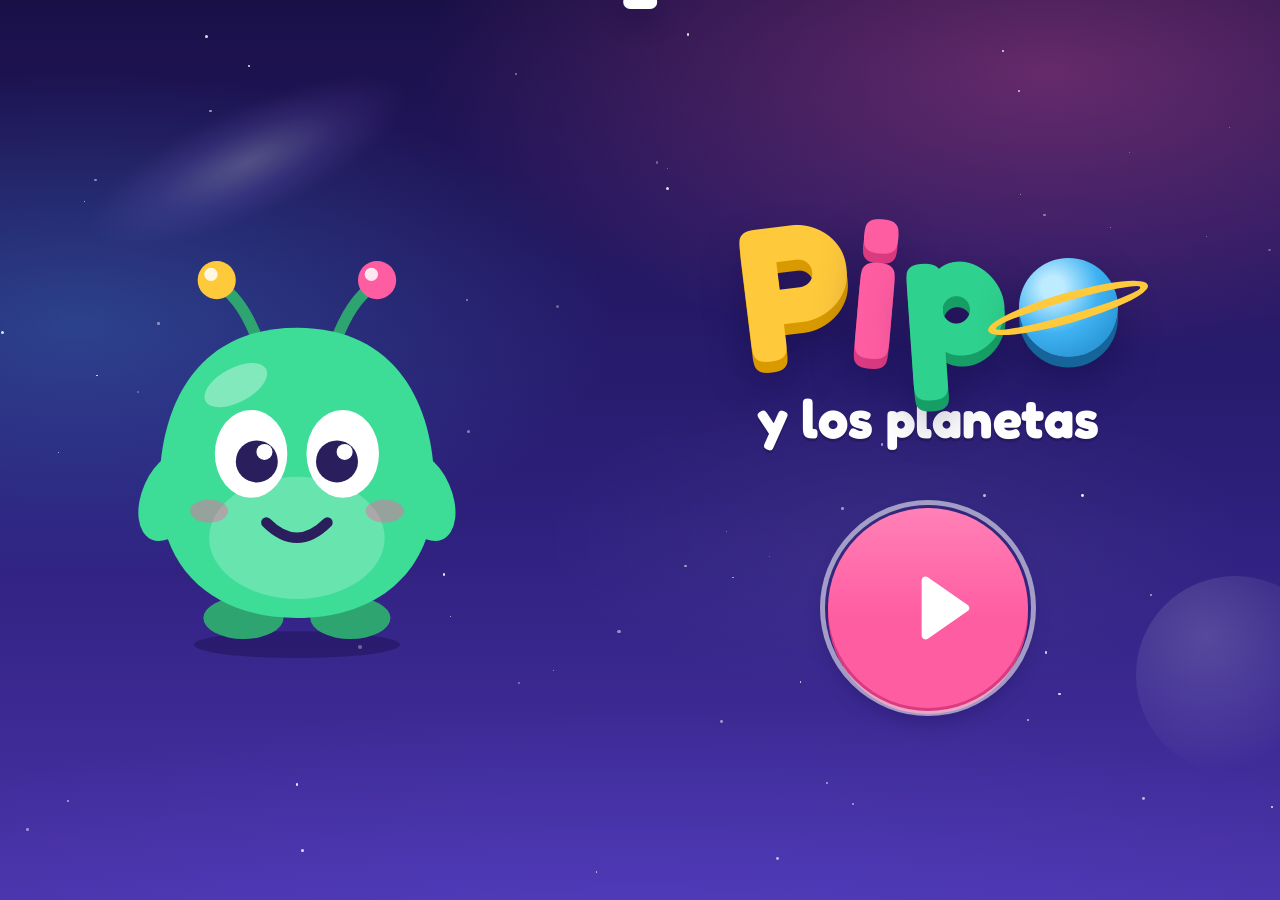
==== commit 42acdcd2: "Versión 4: niveles por edad (5-6, 6-7, 7-8), contenido de 7-8 años, dibujos propios y mapa más claro" ====
--- a/index.html
+++ b/index.html
@@ -8,7 +8,7 @@
 <meta name="mobile-web-app-capable" content="yes">
 <meta name="apple-mobile-web-app-status-bar-style" content="black-translucent">
 <meta name="apple-mobile-web-app-title" content="Pipo">
-<meta name="description" content="Pipo y los Planetas: aventura por el sistema solar para aprender matemáticas y ciencia (5 a 7 años).">
+<meta name="description" content="Pipo y los Planetas: aventura por el sistema solar para aprender matemáticas y ciencia (de 5 a 8 años).">
 <title>Pipo y los Planetas</title>
 <link rel="icon" href="data:image/svg+xml,%3Csvg xmlns='http://www.w3.org/2000/svg' viewBox='0 0 100 100'%3E%3Crect width='100' height='100' rx='22' fill='%2324185A'/%3E%3Ccircle cx='50' cy='56' r='30' fill='%233DDC97'/%3E%3Cellipse cx='40' cy='52' rx='8' ry='10' fill='white'/%3E%3Cellipse cx='60' cy='52' rx='8' ry='10' fill='white'/%3E%3Ccircle cx='41' cy='54' r='4.5' fill='%232A1E5C'/%3E%3Ccircle cx='61' cy='54' r='4.5' fill='%232A1E5C'/%3E%3Cpath d='M42 68 Q50 75 58 68' stroke='%232A1E5C' stroke-width='3.5' fill='none' stroke-linecap='round'/%3E%3Cpath d='M38 30 L30 14 M62 30 L70 14' stroke='%23179E66' stroke-width='4' stroke-linecap='round'/%3E%3Ccircle cx='29' cy='12' r='6' fill='%23FFC93C'/%3E%3Ccircle cx='71' cy='12' r='6' fill='%23FF5DA2'/%3E%3C/svg%3E">
 <link rel="apple-touch-icon" href="data:image/svg+xml,%3Csvg xmlns='http://www.w3.org/2000/svg' viewBox='0 0 100 100'%3E%3Crect width='100' height='100' rx='22' fill='%2324185A'/%3E%3Ccircle cx='50' cy='56' r='30' fill='%233DDC97'/%3E%3Cellipse cx='40' cy='52' rx='8' ry='10' fill='white'/%3E%3Cellipse cx='60' cy='52' rx='8' ry='10' fill='white'/%3E%3Ccircle cx='41' cy='54' r='4.5' fill='%232A1E5C'/%3E%3Ccircle cx='61' cy='54' r='4.5' fill='%232A1E5C'/%3E%3Cpath d='M42 68 Q50 75 58 68' stroke='%232A1E5C' stroke-width='3.5' fill='none' stroke-linecap='round'/%3E%3Cpath d='M38 30 L30 14 M62 30 L70 14' stroke='%23179E66' stroke-width='4' stroke-linecap='round'/%3E%3Ccircle cx='29' cy='12' r='6' fill='%23FFC93C'/%3E%3Ccircle cx='71' cy='12' r='6' fill='%23FF5DA2'/%3E%3C/svg%3E">
@@ -2319,6 +2319,328 @@
   .descubre-dibujo .hecho-emoji { font-size: clamp(60px, 16vmin, 140px); }
 }
 
+/* =========================================================
+   20. VERSIÓN 4: dibujos propios, cielos por planeta, mapa del viaje
+       en un camino, pantalla del planeta con su camino de niveles,
+       botón grande de seguir jugando, niveles por edad y actividades
+       de 7 a 8 años.
+   ========================================================= */
+
+/* ---------- Dibujos propios (sustituyen a los emojis) ---------- */
+#app svg.ico-d, .ico-d { display: inline-block; width: 1.18em; height: 1.18em; vertical-align: -.2em; flex: 0 0 auto; overflow: visible; pointer-events: none; }
+.emo .ico-d, .chip-ico .ico-d { vertical-align: -.16em; }
+#app .obj-e .ico-d, #app .tv-emo .ico-d, #app .tp-avatar .ico-d, #app .opcion-avatar .ico-d { width: 1.12em; height: 1.12em; }
+
+/* ---------- Cielo: nebulosas con el color de cada planeta ---------- */
+:root { --neb1: rgba(91, 75, 219, .55); --neb2: rgba(255, 93, 162, .32); --neb3: rgba(63, 178, 242, .26); }
+#cielo {
+  background:
+    radial-gradient(70% 45% at 82% 8%, var(--neb2), rgba(0, 0, 0, 0) 70%),
+    radial-gradient(60% 40% at 6% 36%, var(--neb3), rgba(0, 0, 0, 0) 70%),
+    radial-gradient(130% 62% at 50% 118%, var(--neb1) 0%, rgba(0, 0, 0, 0) 64%),
+    radial-gradient(40% 25% at 70% 60%, rgba(255, 255, 255, .05), rgba(0, 0, 0, 0) 70%),
+    linear-gradient(180deg, #1A1048 0%, #2C1F7A 55%, #4A33A8 100%);
+  transition: background 1s ease;
+}
+#cielo::before, #cielo::after {
+  content: ''; position: absolute; border-radius: 50%; pointer-events: none;
+}
+/* Galaxia lejana y un planeta de fondo (decorativos) */
+#cielo::before { width: 38vmin; height: 12vmin; left: 6%; top: 12%; background: radial-gradient(closest-side, rgba(255, 255, 255, .22), rgba(169, 139, 250, .12) 55%, rgba(0, 0, 0, 0)); transform: rotate(-24deg); filter: blur(2px); }
+#cielo::after { width: 22vmin; height: 22vmin; right: -6vmin; bottom: 14%; background: radial-gradient(circle at 35% 30%, rgba(255, 255, 255, .16), rgba(255, 255, 255, .03) 60%, rgba(0, 0, 0, 0) 72%); }
+body[data-tema="tierra"] { --neb1: rgba(43, 111, 214, .6); --neb2: rgba(27, 179, 138, .32); --neb3: rgba(63, 178, 242, .3); }
+body[data-tema="luna"] { --neb1: rgba(130, 136, 190, .5); --neb2: rgba(200, 205, 240, .22); --neb3: rgba(90, 95, 143, .3); }
+body[data-tema="marte"] { --neb1: rgba(194, 70, 42, .55); --neb2: rgba(255, 140, 90, .3); --neb3: rgba(122, 42, 92, .3); }
+body[data-tema="venus"] { --neb1: rgba(217, 150, 62, .5); --neb2: rgba(255, 210, 120, .3); --neb3: rgba(176, 74, 122, .28); }
+body[data-tema="mercurio"] { --neb1: rgba(150, 128, 112, .5); --neb2: rgba(255, 190, 120, .26); --neb3: rgba(91, 75, 219, .3); }
+body[data-tema="jupiter"] { --neb1: rgba(201, 143, 90, .55); --neb2: rgba(226, 119, 79, .3); --neb3: rgba(122, 58, 42, .3); }
+body[data-tema="saturno"] { --neb1: rgba(194, 149, 72, .5); --neb2: rgba(246, 226, 168, .26); --neb3: rgba(91, 75, 219, .3); }
+body[data-tema="urano"] { --neb1: rgba(63, 169, 188, .55); --neb2: rgba(184, 255, 248, .24); --neb3: rgba(42, 111, 176, .3); }
+body[data-tema="neptuno"] { --neb1: rgba(36, 66, 200, .62); --neb2: rgba(127, 161, 255, .3); --neb3: rgba(91, 43, 176, .3); }
+body[data-tema="sol"] { --neb1: rgba(255, 138, 31, .55); --neb2: rgba(255, 210, 63, .32); --neb3: rgba(217, 41, 79, .3); }
+
+/* ---------- Pulido general ---------- */
+.btn { background-image: linear-gradient(180deg, rgba(255, 255, 255, .22), rgba(255, 255, 255, 0) 55%); }
+.chip { background: rgba(20, 10, 70, .38); box-shadow: inset 0 0 0 2px rgba(255, 255, 255, .2), 0 4px 12px rgba(10, 0, 40, .25); backdrop-filter: blur(4px); -webkit-backdrop-filter: blur(4px); }
+.chip-nivel { --c: var(--menta); background: var(--c); color: #fff; padding: 0 .6em; font-size: clamp(16px, 3.4vmin, 24px); text-shadow: 0 1px 0 rgba(0, 0, 0, .2); box-shadow: 0 4px 0 rgba(0, 0, 0, .22); }
+.escena { background: linear-gradient(180deg, #FFFFFF 0%, #F6F2FF 100%); }
+.respuestas .opcion { border-radius: 30px; }
+.picto { font-family: var(--fuente); }
+.lienzo-marco { position: relative; margin: auto; flex: 0 0 auto; }
+.ruta-svg { position: absolute; left: 0; top: 0; overflow: visible; pointer-events: none; }
+.ruta-fondo { fill: none; stroke: rgba(255, 255, 255, .12); stroke-width: 26; stroke-linecap: round; stroke-linejoin: round; }
+.ruta-puntos { fill: none; stroke: rgba(255, 255, 255, .55); stroke-width: 7; stroke-linecap: round; stroke-dasharray: .1 20; }
+.ruta-hecha { fill: none; stroke: var(--sol); stroke-width: 9; stroke-linecap: round; stroke-dasharray: .1 20; filter: drop-shadow(0 0 6px rgba(255, 201, 60, .8)); }
+
+/* ---------- Botón grande de jugar (mapa y planeta) ---------- */
+.btn-viaje {
+  --c: var(--chicle); --c-osc: var(--chicle-osc);
+  position: absolute; z-index: 6;
+  right: calc(env(safe-area-inset-right) + var(--pad) * 1.6);
+  bottom: calc(env(safe-area-inset-bottom) + var(--pad) * 1.6);
+  width: clamp(96px, 19vmin, 150px); height: clamp(96px, 19vmin, 150px);
+  border-radius: 50%;
+  box-shadow: 0 8px 0 var(--c-osc), 0 0 0 6px rgba(255, 255, 255, .9), 0 16px 34px rgba(16, 6, 60, .5);
+  animation: latido-boton 1.8s ease-in-out infinite;
+}
+.btn-viaje:active { box-shadow: 0 2px 0 var(--c-osc), 0 0 0 6px rgba(255, 255, 255, .9); }
+.btn-viaje .bv-jugar { width: 44%; height: 44%; margin-left: 8%; }
+.bv-mini { position: absolute; left: -12%; top: -12%; width: 46%; height: 46%; border-radius: 50%; background: #fff; display: grid; place-items: center; font-size: clamp(22px, 5vmin, 38px); box-shadow: 0 4px 0 var(--luna-borde); }
+#app .bv-mini .ico-d { width: 72%; height: 72%; vertical-align: 0; }
+@keyframes latido-boton { 0%, 100% { transform: scale(1); } 50% { transform: scale(1.06); } }
+
+/* ---------- Mapa del viaje ---------- */
+#p-mapa.activa { grid-template-columns: minmax(0, 1fr); grid-template-rows: auto minmax(0, 1fr) auto; grid-template-areas: "barra" "mapa" "menu"; }
+.mapa-zona { grid-area: mapa; display: flex; overflow: auto; overflow-x: hidden; border-radius: 0; }
+.mapa-lienzo, .mundo-lienzo { position: absolute; left: 0; top: 0; transform-origin: 0 0; }
+#mapaNodos .planeta { z-index: 2; }
+#mapaNodos .planeta-cuerpo svg { width: 128%; height: 128%; filter: drop-shadow(0 10px 18px rgba(8, 0, 40, .55)); }
+#mapaNodos .nodo-saturno .planeta-cuerpo svg { width: 150%; height: 150%; }
+#mapaNodos .nodo-sol .planeta-cuerpo svg { width: 132%; height: 132%; }
+#mapaNodos .planeta-num { width: 34px; height: 34px; min-width: 0; min-height: 0; font-size: 20px; left: -4px; top: -4px; z-index: 2; }
+#mapaNodos .planeta-insignia { width: 38px; height: 38px; min-width: 0; min-height: 0; right: -4px; bottom: 2px; z-index: 2; }
+#mapaNodos .planeta-nombre { transform: translate(-50%, 14px); font-size: 22px; display: flex; align-items: center; gap: 6px; padding: 3px 12px; border-radius: 999px; background: rgba(20, 10, 60, .45); }
+#mapaNodos .planeta-est { position: static; padding: 0; background: none; font-size: 18px; }
+#mapaNodos .planeta.actual::after { inset: -16%; border-width: 6px; }
+#mapaNodos .planeta.actual .planeta-nombre { background: var(--sol); color: var(--tinta); text-shadow: none; }
+#mapaNodos .planeta.actual .planeta-est path { fill: var(--tinta); }
+#mapaNodos .planeta.bloqueado .planeta-cuerpo { filter: grayscale(.85) brightness(.62); }
+#mapaNodos .planeta.bloqueado .planeta-nombre { opacity: .7; }
+.nave-mapa { width: 64px; transition: none; }
+.menu-mapa { grid-area: menu; gap: clamp(10px, 3vmin, 28px); justify-content: flex-start; padding-right: clamp(124px, 24vmin, 180px); }
+.btn-menu { flex-direction: column; gap: 2px; width: clamp(78px, 15vmin, 112px); height: clamp(78px, 15vmin, 108px); border-radius: 30%; }
+.btn-menu .emo { font-size: clamp(32px, 6.4vmin, 50px); }
+.menu-txt { font-size: clamp(12px, 2.3vmin, 17px); line-height: 1; text-shadow: 0 1px 0 rgba(0, 0, 0, .25); }
+@media (orientation: landscape) {
+  #p-mapa.activa { grid-template-columns: auto minmax(0, 1fr); grid-template-rows: auto minmax(0, 1fr); grid-template-areas: "barra barra" "menu mapa"; }
+  .menu-mapa { flex-direction: column; justify-content: center; padding-right: 0; padding-bottom: clamp(60px, 14vmin, 120px); }
+}
+
+/* ---------- Pantalla de un planeta ---------- */
+#p-mundo.activa { grid-template-columns: minmax(0, 1fr); grid-template-rows: auto minmax(0, 1fr) auto; grid-template-areas: "barra" "zona" "extras"; }
+.mundo-zona { grid-area: zona; display: flex; overflow: auto; overflow-x: hidden; }
+.mundo-planeta { position: absolute; width: var(--s, 300px); height: var(--s, 300px); transform: translate(-50%, -50%); display: block; }
+.mundo-planeta > svg { width: 100%; height: 100%; max-width: none; max-height: none; overflow: visible; animation: flotar 6s ease-in-out infinite; filter: drop-shadow(0 16px 36px rgba(8, 0, 40, .55)); }
+.mundo-pipo { left: -10%; right: auto; bottom: -6%; height: 40%; max-height: none; }
+.mundo-camino { display: block; position: absolute; inset: 0; padding: 0; }
+.nivel {
+  position: absolute; width: 132px; height: 132px; transform: translate(-50%, -50%); border-radius: 50%;
+  background: none; box-shadow: none; padding: 0;
+}
+.nivel:active, .nivel:nth-child(even), .nivel:nth-child(even):active { transform: translate(-50%, -50%); box-shadow: none; }
+.nivel-disco {
+  position: relative; width: 116px; height: 116px; border-radius: 50%; display: grid; place-items: center;
+  background: radial-gradient(circle at 34% 28%, #FFFFFF 0%, var(--c) 70%); box-shadow: 0 8px 0 var(--c-osc), 0 14px 26px rgba(16, 6, 60, .45), inset 0 -6px 0 rgba(0, 0, 0, .06);
+  transition: transform .1s ease;
+}
+.nivel:active .nivel-disco { transform: translateY(5px); box-shadow: 0 3px 0 var(--c-osc); }
+.nivel-ico { font-size: 62px; }
+.nivel-num { position: absolute; left: -6px; top: -6px; width: 38px; height: 38px; border-radius: 50%; background: var(--tinta); color: #fff; display: grid; place-items: center; font-size: 21px; box-shadow: 0 3px 0 rgba(0, 0, 0, .3); }
+.nivel-candado { right: -4px; top: -4px; width: 38px; height: 38px; }
+.nivel-estrellas { position: absolute; left: 50%; top: 100%; transform: translate(-50%, -2px); gap: 2px; padding: 3px 8px; border-radius: 999px; background: rgba(20, 10, 60, .55); }
+.nivel-estrellas i { width: 22px; }
+.nivel-estrellas path { fill: rgba(255, 255, 255, .25); stroke: rgba(255, 255, 255, .5); }
+.nivel-nombre { bottom: auto; top: calc(100% + 28px); left: 50%; transform: translateX(-50%); font-size: 22px; }
+.nivel.siguiente::after { inset: 0; border-radius: 50%; border-width: 6px; }
+.nivel.siguiente .nivel-disco { animation: latido 1.5s ease-in-out infinite; }
+.nivel.siguiente .nivel-ico { animation: none; }
+.nivel.bloqueado .nivel-disco { background: rgba(255, 255, 255, .22); box-shadow: 0 6px 0 rgba(0, 0, 0, .25); }
+.nivel.bloqueado .nivel-num { background: rgba(255, 255, 255, .5); color: var(--tinta); }
+.nivel.hecho .nivel-estrellas { background: rgba(20, 10, 60, .7); }
+.mundo-extras { grid-area: extras; justify-content: flex-start; padding-right: clamp(110px, 22vmin, 170px); min-height: clamp(70px, 13vmin, 100px); align-items: center; }
+.btn-extra { flex-direction: column; gap: 2px; }
+.btn-extra .emo { font-size: clamp(28px, 6vmin, 44px); }
+.btn-extra.hecho { color: var(--tinta); }
+.extra-txt { font-size: clamp(12px, 2.3vmin, 16px); line-height: 1; }
+@media (orientation: landscape) {
+  #p-mundo.activa { grid-template-columns: minmax(0, 1fr); grid-template-rows: auto minmax(0, 1fr) auto; grid-template-areas: "barra" "zona" "extras"; }
+}
+@media (orientation: landscape) and (max-height: 500px) {
+  :root { --btn: 56px; }
+  #p-mundo.activa { grid-template-columns: auto minmax(0, 1fr); grid-template-rows: auto minmax(0, 1fr); grid-template-areas: "barra barra" "extras zona"; }
+  .mundo-extras { flex-direction: column; justify-content: flex-start; padding: 0 0 90px; min-height: 0; gap: 10px; }
+  .btn-extra { width: 62px; height: 58px; }
+  .extra-txt { display: none; }
+}
+
+/* ---------- Nuevo explorador: niveles por edad ---------- */
+.niveles-tarjetas { display: flex; flex-wrap: wrap; justify-content: center; gap: clamp(12px, 3vmin, 26px); width: 100%; }
+.tarjeta-nivel {
+  --c: var(--menta);
+  position: relative; border: 0; cursor: pointer; color: var(--tinta);
+  width: clamp(150px, 28vmin, 230px); min-height: clamp(170px, 32vmin, 250px); padding: 14px 10px 16px; border-radius: 30px;
+  display: flex; flex-direction: column; align-items: center; justify-content: center; gap: 6px;
+  background: #fff; box-shadow: 0 8px 0 var(--c), 0 14px 26px rgba(16, 6, 60, .35); transition: transform .1s ease;
+}
+.tarjeta-nivel::before { content: ''; position: absolute; left: 0; right: 0; top: 0; height: 40%; border-radius: 30px 30px 50% 50% / 30px 30px 26px 26px; background: var(--c); opacity: .18; }
+.tarjeta-nivel:active { transform: translateY(5px); box-shadow: 0 3px 0 var(--c); }
+.tarjeta-nivel.elegida { box-shadow: 0 8px 0 var(--c), 0 0 0 6px var(--sol), 0 14px 26px rgba(16, 6, 60, .35); animation: salto .5s ease; }
+.tn-edad { position: relative; font-size: clamp(46px, 11vmin, 84px); font-weight: 700; line-height: .95; color: var(--c); text-shadow: 0 3px 0 rgba(0, 0, 0, .12); filter: brightness(.85); }
+.tn-anos { position: relative; font-size: clamp(16px, 3.4vmin, 24px); margin-top: -4px; }
+.tn-muestra { display: flex; align-items: center; gap: 8px; font-size: clamp(18px, 3.8vmin, 28px); padding: 4px 12px; border-radius: 14px; background: #F3EEFF; }
+.tn-muestra b { font-weight: 700; }
+.frac-mini { font-weight: 700; color: var(--chicle); }
+.tn-texto { font-size: clamp(13px, 2.5vmin, 17px); color: #5A4E8A; text-align: center; line-height: 1.15; }
+.nota-adulto { margin: 6px 0 0; font-size: clamp(13px, 2.4vmin, 16px); color: rgba(255, 255, 255, .85); text-align: center; max-width: 640px; }
+.nuevo-cuerpo.paso1 { flex-direction: column; }
+@media (orientation: landscape) and (max-height: 500px) {
+  .tarjeta-nivel { min-height: 0; padding: 10px 8px; gap: 3px; width: 168px; }
+  .tn-edad { font-size: 44px; }
+  .tn-texto { display: none; }
+}
+
+/* ---------- Perfiles: nivel de cada explorador ---------- */
+.tp-nivel { --c: var(--menta); position: absolute; right: -8px; top: -8px; padding: 3px 10px; border-radius: 999px; background: var(--c); color: #fff; font-size: clamp(14px, 2.8vmin, 19px); box-shadow: 0 3px 0 rgba(0, 0, 0, .25); }
+.tarjeta-perfil { position: relative; }
+.seg-nivel.activo { background: var(--c) !important; color: #fff !important; }
+.pp-temas li { margin: 4px 0; }
+
+/* ---------- Actividades de 7 a 8 años ---------- */
+/* Centenas, decenas y unidades */
+.lienzo.centenas { display: flex; align-items: center; justify-content: center; }
+.bloques1000 { display: flex; align-items: flex-end; justify-content: center; gap: 22px; width: 100%; height: 100%; padding: 8px; }
+.b1000-placas { display: grid; grid-template-columns: repeat(3, 92px); gap: 6px; align-content: end; }
+.bloques1000 .b10-barras { gap: 5px; }
+.bloques1000 .barra10 { height: 196px; width: 22px; }
+.bloques1000 .b10-cubos { grid-template-columns: repeat(3, 22px); gap: 4px; }
+.bloques1000 .cubo1 { width: 22px; height: 22px; }
+.placa100 {
+  position: relative; display: block; width: 92px; height: 92px; border-radius: 6px;
+  background-color: #2E9E78;
+  background-image: linear-gradient(90deg, rgba(255, 255, 255, .55) 1.5px, transparent 1.5px), linear-gradient(0deg, rgba(255, 255, 255, .55) 1.5px, transparent 1.5px);
+  background-size: 9.2px 9.2px; box-shadow: inset 0 0 0 3px #1E7A5A, 0 3px 0 #1E7A5A;
+}
+.placa100.contado { background-color: var(--sol); box-shadow: inset 0 0 0 3px var(--sol-osc), 0 3px 0 var(--sol-osc); }
+.placa100 .obj-num { left: 50%; top: 50%; right: auto; min-width: 54px; height: 40px; transform: translate(-50%, -50%) scale(0); font-size: 26px; }
+.placa100.contado .obj-num { transform: translate(-50%, -50%) scale(1); }
+.tira-cien { color: #1E7A5A; }
+
+/* Tabla de valor posicional C D U */
+.cdu { display: inline-flex; gap: 4px; vertical-align: middle; }
+.cdu-col { display: flex; flex-direction: column; align-items: center; min-width: 1.5em; border-radius: 10px; overflow: hidden; background: #fff; box-shadow: 0 2px 0 rgba(0, 0, 0, .12); }
+.cdu-col i { font-style: normal; font-size: .5em; width: 100%; text-align: center; color: #fff; padding: 1px 0; }
+.cdu-col b { font-size: .9em; line-height: 1.2; color: var(--tinta); }
+.cdu-c i { background: #2E9E78; } .cdu-d i { background: var(--lila-osc); } .cdu-u i { background: var(--chicle); }
+.signos-grandes .sg-num { font-size: clamp(46px, 11vmin, 96px); }
+.signos-grandes .sg-barras { font-size: clamp(22px, 4.6vmin, 36px); margin-top: 6px; }
+.num-largo { font-size: .72em; letter-spacing: -.02em; }
+.cartas-grandes .carta { border-radius: 22px; }
+
+/* Series de números */
+.lienzo.serie-num { display: flex; align-items: center; justify-content: center; gap: 0; }
+.sn-carta { width: 104px; height: 104px; border-radius: 26px; background: #fff; display: grid; place-items: center; font-size: 40px; font-weight: 700; color: var(--tinta); box-shadow: 0 6px 0 var(--luna-borde), 0 8px 16px rgba(16, 6, 60, .12); transition: transform .2s ease; }
+.sn-carta.hueco { background: #FFF4CC; color: var(--sol-osc); box-shadow: 0 6px 0 var(--sol-osc); border: 4px dashed var(--sol-osc); font-size: 48px; }
+.sn-carta.resuelto { color: var(--tinta); border-style: solid; }
+.sn-carta.leyendo { transform: scale(1.12); box-shadow: 0 0 0 5px var(--sol), 0 6px 0 var(--luna-borde); }
+.salto { width: 26px; display: flex; justify-content: center; align-self: flex-start; margin-top: -6px; font-size: 22px; font-weight: 700; color: var(--chicle); opacity: 0; transform: translateY(8px); transition: opacity .3s ease, transform .3s ease; white-space: nowrap; }
+.salto.visible { opacity: 1; transform: none; }
+
+/* Cuentas en columnas (llevadas) */
+.lienzo.llevar { display: flex; align-items: center; justify-content: center; }
+.col-op { display: flex; flex-direction: column; align-items: flex-end; padding: 14px 22px 18px; border-radius: 26px; background: #FFFDF5; box-shadow: inset 0 0 0 3px #EDE3C8; background-image: linear-gradient(rgba(63, 178, 242, .12) 1px, transparent 1px); background-size: 100% 52px; }
+.co-fila { display: flex; align-items: center; }
+.co-signo { width: 64px; font-size: 64px; font-weight: 700; color: var(--chicle); text-align: center; line-height: 1; }
+.co-c { position: relative; width: 74px; display: flex; justify-content: center; align-items: center; transition: background .25s ease; border-radius: 14px; }
+.co-a .co-c, .co-b .co-c { height: 74px; font-size: 64px; font-weight: 700; color: var(--tinta); }
+.co-cab .co-c { height: 30px; }
+.co-cab i { font-style: normal; font-size: 20px; color: #fff; width: 40px; text-align: center; border-radius: 8px; }
+.cab-c { background: #2E9E78; } .cab-d { background: var(--lila-osc); } .cab-u { background: var(--chicle); }
+.co-llevo .co-c { height: 36px; }
+.co-llevo i { font-style: normal; font-size: 30px; font-weight: 700; color: var(--chicle); opacity: 0; transform: scale(.4); transition: opacity .3s ease, transform .3s cubic-bezier(.3, 1.6, .5, 1); }
+.co-llevo i.puesta { opacity: 1; transform: none; }
+.co-raya { align-self: stretch; height: 6px; border-radius: 3px; background: var(--tinta); margin: 4px 0 8px 64px; }
+.co-res .co-c { height: 78px; }
+.co-hueco { font-style: normal; width: 60px; height: 70px; border-radius: 14px; border: 4px dashed var(--luna-borde); display: grid; place-items: center; font-size: 56px; font-weight: 700; color: var(--menta-osc); }
+.co-hueco.puesta { border-style: solid; border-color: var(--menta); background: #E9FFF4; animation: pop .4s cubic-bezier(.3, 1.6, .5, 1); }
+.col-op[data-foco="1"] .co-c1, .col-op[data-foco="2"] .co-c2, .col-op[data-foco="3"] .co-c3 { background: rgba(255, 201, 60, .3); }
+.co-a b.tachado { color: #B9A4FF; text-decoration: line-through; text-decoration-thickness: 5px; text-decoration-color: var(--chicle); }
+.co-a sup.nueva { position: absolute; right: -2px; top: -8px; font-size: 28px; color: var(--chicle); }
+.co-a sup.diez { position: absolute; left: 0; top: 4px; font-size: 26px; color: var(--chicle); }
+.col-op.leyendo { box-shadow: inset 0 0 0 3px #EDE3C8, 0 0 0 5px var(--sol); }
+
+/* Tablas de multiplicar */
+.lienzo.tablas { display: flex; align-items: center; justify-content: flex-start; }
+.tb-filas { display: flex; flex-direction: column; gap: 4px; align-items: flex-start; }
+.tb-fila { position: relative; display: flex; align-items: center; gap: 2px; height: 56px; padding: 0 8px 0 4px; border-radius: 14px; font-size: 44px; }
+.tb-fila .obj-num { position: static; transform: none; min-width: 64px; height: 44px; margin-right: 6px; font-size: 26px; background: var(--sol); color: var(--tinta); opacity: 0; box-shadow: 0 3px 0 var(--sol-osc); }
+.tb-fila.contado { background: #FFF4CC; }
+.tb-fila.contado .obj-num { opacity: 1; }
+.tb-filas.tapadas .tb-fila { visibility: hidden; }
+
+/* Problemas de multiplicar y de repartir */
+.lienzo.multi { display: flex; flex-direction: column; align-items: center; justify-content: center; gap: 14px; }
+.mu-grupos { display: flex; flex-wrap: wrap; justify-content: center; gap: 12px; width: 100%; }
+.mu-grupo { position: relative; width: 156px; min-height: 150px; display: flex; flex-direction: column; align-items: center; gap: 4px; padding: 8px 8px 10px; border-radius: 26px; background: #F3EEFF; box-shadow: 0 5px 0 var(--luna-borde); }
+.mu-grupo.contado { background: #FFF4CC; box-shadow: 0 5px 0 var(--sol-osc); }
+.mu-grupo .obj-num { left: auto; right: -10px; top: -10px; min-width: 44px; height: 40px; font-size: 24px; }
+.mu-cont { font-size: 60px; }
+.mu-dentro { display: grid; grid-template-columns: repeat(5, 1fr); gap: 1px; font-size: 26px; }
+.mu-dentro:not(.diez) { grid-template-columns: repeat(auto-fit, minmax(1.25em, 1fr)); width: 100%; justify-items: center; }
+.mu-etiqueta { display: flex; align-items: center; gap: 4px; font-size: 40px; font-weight: 700; color: var(--tinta); }
+.dv-pila { display: flex; flex-wrap: wrap; justify-content: center; gap: 4px; width: 620px; font-size: 36px; transition: opacity .4s ease; }
+.dv-pila.repartida { opacity: .25; }
+.dv-platos { display: flex; justify-content: center; gap: 16px; }
+.dv-plato { position: relative; display: flex; flex-direction: column; align-items: center; width: 146px; min-height: 150px; padding: 8px; border-radius: 50%/40%; background: #DCD0FF; box-shadow: 0 5px 0 #B9A4FF; font-size: 26px; }
+.dv-quien { font-size: 54px; }
+.dv-dentro { display: flex; flex-wrap: wrap; justify-content: center; max-width: 130px; }
+
+/* Fracciones */
+.frac { display: inline-flex; flex-direction: column; align-items: center; line-height: .95; font-weight: 700; vertical-align: middle; }
+.frac b { font-size: .62em; }
+.frac i { display: block; width: 1.1em; height: .09em; min-height: 3px; border-radius: 2px; background: currentColor; margin: .05em 0; }
+.respuestas .opcion .frac { font-size: 1.15em; }
+.fraccion-grande { display: grid; place-items: center; }
+.fraccion-grande svg, .carta .fraccion-svg { width: 100%; height: 100%; display: block; overflow: visible; }
+.carta .fraccion-svg { width: 84%; height: 84%; }
+.fraccion-svg .fr-parte { transition: filter .3s ease; }
+.fraccion-svg .fr-parte.marcada { stroke: var(--chicle); stroke-width: 3.5; }
+.fr-objetivo { position: absolute; right: 12px; top: 10px; display: flex; align-items: center; gap: 8px; padding: 6px 14px; border-radius: 18px; background: #FFF4CC; color: var(--tinta); font-size: clamp(34px, 7vmin, 56px); font-weight: 700; box-shadow: 0 4px 0 var(--sol-osc); }
+.fr-de { font-size: .6em; }
+.fd-grupos { display: flex; flex-wrap: wrap; justify-content: center; align-content: center; gap: clamp(8px, 2vmin, 18px); width: 100%; height: 100%; }
+.fd-grupo { position: relative; display: flex; flex-wrap: wrap; justify-content: center; align-content: center; max-width: 6.4em; gap: 4px; padding: 10px 12px; border-radius: 22px; background: #F3EEFF; box-shadow: 0 4px 0 var(--luna-borde); font-size: clamp(24px, 5.4vmin, 44px); animation: pop .45s cubic-bezier(.3, 1.6, .5, 1); }
+
+/* Reloj con minutos y reloj digital */
+.reloj-svg .min-txt { opacity: 0; transition: opacity .35s ease; }
+.reloj-svg.ver-min .min-txt { opacity: 1; }
+.reloj-svg.ver-min .min-aro { opacity: 1; }
+.reloj-svg.con-minutos.agujas-marcadas .aguja-m { stroke-width: 6; }
+.reloj-digital { align-self: center; padding: 6px 22px; border-radius: 18px; background: #1F1B3A; color: #7CFFB2; font-size: clamp(42px, 9vmin, 76px); font-weight: 700; letter-spacing: .04em; box-shadow: inset 0 0 0 4px #3A3466, 0 6px 0 #0E0B22; font-variant-numeric: tabular-nums; }
+
+/* Problemas largos */
+.problema-largo .p2-paso b { font-size: clamp(30px, 6.4vmin, 52px); }
+
+/* ---------- Ajustes para móviles ---------- */
+@media (orientation: portrait) and (max-width: 480px) {
+  .btn-viaje { width: 96px; height: 96px; }
+  .menu-mapa { padding-right: 122px; gap: 8px; }
+  .chip-rango { display: none; }
+  .barra-mapa .chip { height: 44px; font-size: 19px; }
+  .btn-menu { width: 72px; height: 72px; }
+  .mundo-extras { padding-right: 112px; }
+  .niveles-tarjetas { flex-direction: column; align-items: center; gap: 10px; }
+  .tarjeta-nivel { width: min(86vw, 340px); min-height: 0; flex-direction: row; flex-wrap: wrap; justify-content: center; padding: 10px 14px 14px; gap: 4px 12px; }
+  .tn-edad { font-size: 46px; }
+  .tn-anos { margin-top: 10px; }
+  .tn-texto { width: 100%; }
+}
+@media (orientation: landscape) and (max-height: 500px) {
+  .btn-viaje { width: 76px; height: 76px; right: calc(env(safe-area-inset-right) + 10px); bottom: calc(env(safe-area-inset-bottom) + 10px); }
+  .btn-menu { width: 64px; height: 60px; }
+  .menu-txt { display: none; }
+}
+@media (prefers-reduced-motion: reduce) {
+  .btn-viaje, .nivel.siguiente .nivel-disco { animation: none !important; }
+}
+
+/* Respuestas con dibujo y texto (par / impar) y bolsas de diez */
+.respuestas .opcion > .emo:first-child:not(:only-child) { font-size: clamp(30px, 6vmin, 52px); }
+.respuestas .opcion > .emo .ico-d + .ico-d { margin-left: -.42em; }
+.respuestas .opcion small { font-size: clamp(14px, 2.6vmin, 20px); line-height: 1; }
+.respuestas .opcion:has(small) { flex-direction: column; gap: 2px; }
+.bolsa-dentro.diez { font-size: clamp(16px, 3.4vmin, 28px); }
+.rp-quien, .mi-quien { font-size: clamp(32px, 6.4vmin, 54px); }
+.respuestas .opcion > .emo:first-child:not(:only-child) { font-size: clamp(22px, 4.4vmin, 38px); }
+
 </style>
 </head>
 <body>
@@ -2359,13 +2681,13 @@
     <div class="nuevo-cuerpo" id="nuevoCuerpo"></div>
   </section>
 
-  <!-- ===================== PANTALLA: MAPA DEL SISTEMA SOLAR ===================== -->
-  <section id="p-mapa" class="pantalla" aria-label="Mapa del sistema solar">
+  <!-- ===================== PANTALLA: MAPA DEL VIAJE ===================== -->
+  <section id="p-mapa" class="pantalla" aria-label="Mapa del viaje">
     <header class="barra barra-mapa">
       <button class="btn btn-icono btn-perfil" id="btnPerfil" type="button" aria-label="Cambiar de explorador"><span class="emo" id="mapaAvatar">🦊</span></button>
       <span class="chip chip-estrellas" aria-label="Estrellas"><span class="chip-ico">⭐</span><b class="hudEstrellas">0</b></span>
       <span class="chip chip-rango" id="chipRango" aria-label="Rango"><span class="chip-ico" id="rangoIco">🔰</span></span>
-      <span class="chip chip-viaje" aria-label="Planetas completados"><span class="chip-ico">🪐</span><b id="viajeCuenta">0/10</b></span>
+      <span class="chip chip-nivel" id="chipNivel" aria-label="Nivel por edad">5-6</span>
       <span class="hueco-flex"></span>
       <button id="btnPadres" class="btn btn-icono btn-padres" type="button" aria-label="Zona de padres: mantén pulsado 3 segundos">
         <svg class="anillo-carga" viewBox="0 0 100 100" aria-hidden="true"><circle cx="50" cy="50" r="46"/></svg>
@@ -2373,17 +2695,22 @@
       </button>
     </header>
     <div class="mapa-zona desplazable" id="mapaZona">
-      <div class="mapa-pista" id="mapaPista">
-        <svg id="mapaOrbitas" class="mapa-orbitas" aria-hidden="true"></svg>
-        <div id="mapaNodos"></div>
-        <div id="naveMapa" class="nave-mapa" aria-hidden="true"></div>
+      <div class="lienzo-marco">
+        <div class="mapa-lienzo" id="mapaLienzo">
+          <svg id="mapaRuta" class="ruta-svg" aria-hidden="true"></svg>
+          <div id="mapaNodos"></div>
+          <div id="naveMapa" class="nave-mapa" aria-hidden="true"></div>
+        </div>
       </div>
     </div>
     <nav class="menu-mapa" aria-label="Menú">
-      <button id="btnMisiones" class="btn btn-menu" type="button" style="--c:var(--sol);--c-osc:var(--sol-osc)" aria-label="Misiones de hoy"><span class="emo">📋</span><span class="insignia-menu" id="insigniaMisiones" hidden></span></button>
-      <button id="btnAlbum" class="btn btn-menu" type="button" style="--c:var(--celeste);--c-osc:var(--celeste-osc)" aria-label="Álbum"><span class="emo">📒</span></button>
-      <button id="btnTaller" class="btn btn-menu" type="button" style="--c:var(--chicle);--c-osc:var(--chicle-osc)" aria-label="Taller: Pipo y la nave"><span class="emo">🛠️</span></button>
+      <button id="btnMisiones" class="btn btn-menu" type="button" style="--c:var(--sol);--c-osc:var(--sol-osc)" aria-label="Misiones de hoy"><span class="emo">📋</span><span class="menu-txt">Misiones</span><span class="insignia-menu" id="insigniaMisiones" hidden></span></button>
+      <button id="btnAlbum" class="btn btn-menu" type="button" style="--c:var(--celeste);--c-osc:var(--celeste-osc)" aria-label="Álbum"><span class="emo">📒</span><span class="menu-txt">Álbum</span></button>
+      <button id="btnTaller" class="btn btn-menu" type="button" style="--c:var(--chicle);--c-osc:var(--chicle-osc)" aria-label="Taller: Pipo y la nave"><span class="emo">🛠️</span><span class="menu-txt">Taller</span></button>
     </nav>
+    <button id="btnSeguirViaje" class="btn btn-viaje" type="button" aria-label="Seguir la aventura">
+      <span class="bv-mini" id="seguirIco"></span><span class="ico bv-jugar" data-icono="jugar"></span>
+    </button>
   </section>
 
   <!-- ===================== PANTALLA: UN MUNDO (sus 6 niveles) ===================== -->
@@ -2393,9 +2720,19 @@
       <span class="chip chip-estrellas" aria-label="Estrellas"><span class="chip-ico">⭐</span><b class="hudEstrellas">0</b></span>
       <span class="chip mundo-titulo" id="mundoTitulo"></span>
     </header>
-    <div class="mundo-planeta" id="mundoPlaneta" aria-hidden="true"></div>
-    <div class="mundo-camino" id="mundoCamino"></div>
+    <div class="mundo-zona desplazable" id="mundoZona">
+      <div class="lienzo-marco">
+        <div class="mundo-lienzo" id="mundoLienzo">
+          <div class="mundo-planeta" id="mundoPlaneta" aria-hidden="true"></div>
+          <svg id="mundoRuta" class="ruta-svg" aria-hidden="true"></svg>
+          <div class="mundo-camino" id="mundoCamino"></div>
+        </div>
+      </div>
+    </div>
     <div class="mundo-extras" id="mundoExtras"></div>
+    <button id="btnJugarNivel" class="btn btn-viaje" type="button" aria-label="Jugar el siguiente nivel">
+      <span class="bv-mini" id="jugarNivelIco"></span><span class="ico bv-jugar" data-icono="jugar"></span>
+    </button>
   </section>
 
   <!-- ===================== PANTALLA: DESCUBRE EL PLANETA ===================== -->
@@ -2573,15 +2910,16 @@
    Cada id se graba con voz natural; el texto sirve también para subtítulos
    y para la voz del dispositivo.
    ========================================================= */
-const FRASES = { "n0": "Cero.", "n1": "Uno.", "n2": "Dos.", "n3": "Tres.", "n4": "Cuatro.", "n5": "Cinco.", "n6": "Seis.", "n7": "Siete.", "n8": "Ocho.", "n9": "Nueve.", "n10": "Diez.", "n11": "Once.", "n12": "Doce.", "n13": "Trece.", "n14": "Catorce.", "n15": "Quince.", "n16": "Dieciséis.", "n17": "Diecisiete.", "n18": "Dieciocho.", "n19": "Diecinueve.", "n20": "Veinte.", "n21": "Veintiuno.", "n22": "Veintidós.", "n23": "Veintitrés.", "n24": "Veinticuatro.", "n25": "Veinticinco.", "n26": "Veintiséis.", "n27": "Veintisiete.", "n28": "Veintiocho.", "n29": "Veintinueve.", "n30": "Treinta.", "n31": "Treinta y uno.", "n32": "Treinta y dos.", "n33": "Treinta y tres.", "n34": "Treinta y cuatro.", "n35": "Treinta y cinco.", "n36": "Treinta y seis.", "n37": "Treinta y siete.", "n38": "Treinta y ocho.", "n39": "Treinta y nueve.", "n40": "Cuarenta.", "n41": "Cuarenta y uno.", "n42": "Cuarenta y dos.", "n43": "Cuarenta y tres.", "n44": "Cuarenta y cuatro.", "n45": "Cuarenta y cinco.", "n46": "Cuarenta y seis.", "n47": "Cuarenta y siete.", "n48": "Cuarenta y ocho.", "n49": "Cuarenta y nueve.", "n50": "Cincuenta.", "n51": "Cincuenta y uno.", "n52": "Cincuenta y dos.", "n53": "Cincuenta y tres.", "n54": "Cincuenta y cuatro.", "n55": "Cincuenta y cinco.", "n56": "Cincuenta y seis.", "n57": "Cincuenta y siete.", "n58": "Cincuenta y ocho.", "n59": "Cincuenta y nueve.", "n60": "Sesenta.", "n61": "Sesenta y uno.", "n62": "Sesenta y dos.", "n63": "Sesenta y tres.", "n64": "Sesenta y cuatro.", "n65": "Sesenta y cinco.", "n66": "Sesenta y seis.", "n67": "Sesenta y siete.", "n68": "Sesenta y ocho.", "n69": "Sesenta y nueve.", "n70": "Setenta.", "n71": "Setenta y uno.", "n72": "Setenta y dos.", "n73": "Setenta y tres.", "n74": "Setenta y cuatro.", "n75": "Setenta y cinco.", "n76": "Setenta y seis.", "n77": "Setenta y siete.", "n78": "Setenta y ocho.", "n79": "Setenta y nueve.", "n80": "Ochenta.", "n81": "Ochenta y uno.", "n82": "Ochenta y dos.", "n83": "Ochenta y tres.", "n84": "Ochenta y cuatro.", "n85": "Ochenta y cinco.", "n86": "Ochenta y seis.", "n87": "Ochenta y siete.", "n88": "Ochenta y ocho.", "n89": "Ochenta y nueve.", "n90": "Noventa.", "n91": "Noventa y uno.", "n92": "Noventa y dos.", "n93": "Noventa y tres.", "n94": "Noventa y cuatro.", "n95": "Noventa y cinco.", "n96": "Noventa y seis.", "n97": "Noventa y siete.", "n98": "Noventa y ocho.", "n99": "Noventa y nueve.", "n100": "Cien.", "un": "un", "una": "una", "toca_n0": "Toca el cero.", "toca_n1": "Toca el uno.", "toca_n2": "Toca el dos.", "toca_n3": "Toca el tres.", "toca_n4": "Toca el cuatro.", "toca_n5": "Toca el cinco.", "toca_n6": "Toca el seis.", "toca_n7": "Toca el siete.", "toca_n8": "Toca el ocho.", "toca_n9": "Toca el nueve.", "toca_n10": "Toca el diez.", "toca_n11": "Toca el once.", "toca_n12": "Toca el doce.", "toca_n13": "Toca el trece.", "toca_n14": "Toca el catorce.", "toca_n15": "Toca el quince.", "toca_n16": "Toca el dieciséis.", "toca_n17": "Toca el diecisiete.", "toca_n18": "Toca el dieciocho.", "toca_n19": "Toca el diecinueve.", "toca_n20": "Toca el veinte.", "toca_el": "Toca el", "donde_n1": "¿Dónde hay uno?", "donde_n2": "¿Dónde hay dos?", "donde_n3": "¿Dónde hay tres?", "donde_n4": "¿Dónde hay cuatro?", "donde_n5": "¿Dónde hay cinco?", "donde_n6": "¿Dónde hay seis?", "donde_n7": "¿Dónde hay siete?", "donde_n8": "¿Dónde hay ocho?", "donde_n9": "¿Dónde hay nueve?", "donde_n10": "¿Dónde hay diez?", "dame_1": "Dame una galleta.", "dame_2": "Dame dos galletas.", "dame_3": "Dame tres galletas.", "dame_4": "Dame cuatro galletas.", "dame_5": "Dame cinco galletas.", "dame_6": "Dame seis galletas.", "dame_7": "Dame siete galletas.", "dame_8": "Dame ocho galletas.", "dame_9": "Dame nueve galletas.", "dame_10": "Dame diez galletas.", "revienta_1": "Revienta un globo.", "revienta_2": "Revienta dos globos.", "revienta_3": "Revienta tres globos.", "revienta_4": "Revienta cuatro globos.", "revienta_5": "Revienta cinco globos.", "o_estrella_s": "estrella.", "o_estrella_p": "estrellas.", "cuantos_estrella": "¿Cuántas estrellas hay?", "o_cohete_s": "cohete.", "o_cohete_p": "cohetes.", "cuantos_cohete": "¿Cuántos cohetes hay?", "o_luna_s": "luna.", "o_luna_p": "lunas.", "cuantos_luna": "¿Cuántas lunas hay?", "o_manzana_s": "manzana.", "o_manzana_p": "manzanas.", "cuantos_manzana": "¿Cuántas manzanas hay?", "o_pez_s": "pez.", "o_pez_p": "peces.", "cuantos_pez": "¿Cuántos peces hay?", "o_mariposa_s": "mariposa.", "o_mariposa_p": "mariposas.", "cuantos_mariposa": "¿Cuántas mariposas hay?", "o_globo_s": "globo.", "o_globo_p": "globos.", "cuantos_globo": "¿Cuántos globos hay?", "o_galleta_s": "galleta.", "o_galleta_p": "galletas.", "cuantos_galleta": "¿Cuántas galletas hay?", "o_patito_s": "patito.", "o_patito_p": "patitos.", "cuantos_patito": "¿Cuántos patitos hay?", "o_flor_s": "flor.", "o_flor_p": "flores.", "cuantos_flor": "¿Cuántas flores hay?", "o_roca_s": "roca.", "o_roca_p": "rocas.", "cuantos_roca": "¿Cuántas rocas hay?", "o_robot_s": "robot.", "o_robot_p": "robots.", "cuantos_robot": "¿Cuántos robots hay?", "o_astronauta_s": "astronauta.", "o_astronauta_p": "astronautas.", "cuantos_astronauta": "¿Cuántos astronautas hay?", "o_linterna_s": "linterna.", "o_linterna_p": "linternas.", "cuantos_linterna": "¿Cuántas linternas hay?", "o_calcetin_s": "calcetín.", "o_calcetin_p": "calcetines.", "cuantos_calcetin": "¿Cuántos calcetines hay?", "o_zumo_s": "zumo.", "o_zumo_p": "zumos.", "cuantos_zumo": "¿Cuántos zumos hay?", "tip_toca_f": "Tócalas para contar.", "tip_toca_m": "Tócalos para contar.", "mas": "más", "menos": "menos", "son": "son", "es": "es", "y": "y", "mas_fin": "más.", "igual_a": "es igual a", "mayor_que": "es mayor que", "menor_que": "es menor que", "cuanto_es": "¿Cuánto es?", "en_total": "En total:", "euro": "euro.", "euros": "euros.", "kilos": "kilos.", "por": "por", "grupos_de": "grupos de", "grupo_de": "grupo de", "hola_pipo": "¡Hola! Soy Pipo.", "hola_otra_vez": "¡Hola otra vez!", "hola": "¡Hola!", "vamos_jugar": "¡Vamos a jugar!", "quien_juega": "¿Quién va a jugar?", "nuevo_explorador": "¡Alguien nuevo en la nave!", "elige_cara": "Elige tu animal.", "cuantos_anos": "¿Cuántos años tienes?", "elige_voz": "¿Con qué voz hablo?", "prueba_voz": "¡Hola! Así hablo yo.", "hola_zorrito": "¡Hola, Zorrito!", "hola_osito": "¡Hola, Osito!", "hola_pandita": "¡Hola, Pandita!", "hola_tigrito": "¡Hola, Tigrito!", "hola_ranita": "¡Hola, Ranita!", "hola_conejito": "¡Hola, Conejito!", "hola_leoncito": "¡Hola, Leoncito!", "hola_koala": "¡Hola, Koala!", "hola_unicornio": "¡Hola, Unicornio!", "hola_pulpito": "¡Hola, Pulpito!", "hola_monito": "¡Hola, Monito!", "hola_pinguinito": "¡Hola, Pingüinito!", "prueba_intro": "Antes de despegar, un juego para ver qué sabes.", "prueba_fin": "¡Muy bien! Ya sé por dónde empezamos.", "mapa_intro": "Este es el sistema solar. Cada planeta es una aventura.", "toca_planeta": "Toca el planeta que brilla.", "planeta_duerme": "Ese planeta está dormido.", "prueba_este": "Prueba este.", "planeta_nuevo": "¡Un planeta nuevo!", "toca_brilla": "Toca lo que brilla.", "nivel_cerrado": "Primero, termina el que brilla.", "mundo_tierra": "¡Empezamos en la Tierra, nuestra casa!", "mundo_luna": "¡Ya estamos en la Luna!", "mundo_marte": "¡Ya estamos en Marte!", "mundo_venus": "¡Ya estamos en Venus!", "mundo_mercurio": "¡Ya estamos en Mercurio!", "mundo_jupiter": "¡Ya estamos en Júpiter!", "mundo_saturno": "¡Ya estamos en Saturno!", "mundo_urano": "¡Ya estamos en Urano!", "mundo_neptuno": "¡Ya estamos en Neptuno!", "mundo_sol": "¡Ya estamos cerca del Sol!", "nivel_aprende": "¡Vamos a aprender algo nuevo!", "nivel_practica": "¡A practicar!", "nivel_descubre": "¡Vamos a descubrir este planeta!", "nivel_reto": "¡Un reto! Esta vez, con menos ayuda.", "nivel_repaso": "¡Repasamos un poco de todo!", "mision_mochila": "Preparamos la mochila del astronauta.", "mision_rocas": "Recogemos rocas lunares.", "mision_robot": "Ayudamos al robot explorador.", "mision_cajas": "Guardamos las cosas en cajas de diez.", "mision_horario": "Hacemos el horario de la nave.", "mision_tienda": "¡Vamos a la tienda espacial!", "mision_comida": "Repartimos la comida de la tripulación.", "mision_carga": "Cargamos el cohete sin pasarnos de peso.", "mision_mapa": "Navegamos con el mapa de las estrellas.", "mision_viaje": "Preparamos el gran viaje hacia el Sol.", "proyecto_tierra": "¡Gran misión! Construimos la base de lanzamiento.", "proyecto_luna": "¡Gran misión! Construimos una base en la Luna.", "proyecto_marte": "¡Gran misión! Construimos una casa en Marte.", "proyecto_venus": "¡Gran misión! Arreglamos el globo explorador de Venus.", "proyecto_mercurio": "¡Gran misión! Montamos el escudo contra el calor.", "proyecto_jupiter": "¡Gran misión! Rescatamos una sonda perdida.", "proyecto_saturno": "¡Gran misión! Construimos una estación junto a los anillos.", "proyecto_urano": "¡Gran misión! Arreglamos el telescopio gigante.", "proyecto_neptuno": "¡Gran misión! Rescatamos un satélite perdido.", "proyecto_sol": "¡El gran desafío final! Un poco de todo lo que has aprendido.", "pieza_lista": "¡Una pieza más!", "proyecto_listo": "¡Lo hemos construido!", "casa_tierra": "Reto en casa: busca cinco cosas redondas.", "casa_luna": "Reto en casa: esta noche, mira la Luna con un adulto. ¿Qué forma tiene?", "casa_marte": "Reto en casa: mide tu cama con palmos.", "casa_venus": "Reto en casa: haz montones de diez con garbanzos o pinzas.", "casa_mercurio": "Reto en casa: mira un reloj con un adulto a la hora de cenar.", "casa_jupiter": "Reto en casa: juega a las tiendas con monedas de verdad.", "casa_saturno": "Reto en casa: reparte la merienda en partes iguales.", "casa_urano": "Reto en casa: llena vasos con agua. ¿Cuál tiene más?", "casa_neptuno": "Reto en casa: guía a un adulto con órdenes: adelante, izquierda, derecha.", "casa_sol": "Reto en casa: sal con un adulto y mira tu sombra. ¡Nunca mires al Sol!", "casa_adulto": "Cuando lo hagas, un adulto mantiene pulsado el botón verde.", "casa_hecho": "¡Reto en casa conseguido!", "nivel_hecho": "¡Nivel completado!", "estrellas_1": "¡Una estrella!", "estrellas_2": "¡Dos estrellas!", "estrellas_3": "¡Tres estrellas! ¡Perfecto!", "despegue": "¡Tres, dos, uno… despegamos!", "mundo_completado": "¡Planeta completado!", "sistema_completado": "¡Has recorrido todo el sistema solar! ¡Eres una leyenda del espacio!", "pieza_nave": "¡Una pieza nueva para la nave!", "nuevo_rango": "¡Subes de rango!", "rango_astronauta": "¡Ahora eres astronauta!", "rango_piloto": "¡Ahora eres piloto!", "rango_navegante": "¡Ahora eres navegante!", "rango_comandante": "¡Ahora eres comandante!", "rango_leyenda": "¡Ahora eres leyenda del espacio!", "carta_nueva": "¡Una carta nueva para tu álbum!", "pegatina_nueva": "¡Una pegatina nueva!", "toma_estrellas": "¡Y estrellas para ti!", "medalla": "¡Una medalla nueva!", "toca_regalo": "Toca el regalo.", "album": "Este es tu álbum. Toca una carta para escucharla.", "album_secreto": "Esa carta todavía es un secreto.", "pegatinas": "Estas son tus pegatinas.", "taller": "Aquí puedes vestir a Pipo y pintar tu nave.", "nave_mira": "Esta es tu nave. Cada planeta te da una pieza.", "que_guapo": "¡Qué guapo estoy!", "me_encanta": "¡Me encanta!", "mas_estrellas": "Necesitas más estrellas.", "juega_ganar": "Juega para ganar más.", "md_titulo": "Misiones de hoy.", "md_hecha": "¡Misión del día cumplida!", "md_todas": "¡Todas las misiones de hoy! Una llave para el cofre.", "md_nivel1": "Termina un nivel.", "md_niveles2": "Termina dos niveles.", "md_primera5": "Acierta cinco a la primera.", "md_carta": "Escucha una carta del álbum.", "md_tres": "Consigue tres estrellas en un nivel.", "md_repaso": "Repite un nivel que ya hiciste.", "cofre_listo": "¡El cofre de la semana está listo! Tócalo.", "cofre_falta": "Consigue llaves para abrir el cofre.", "asteroide": "¡Un asteroide de estrellas! ¡Tócalo!", "regalo_estrellas": "¡Te regalo tres estrellas!", "dia_nuevo": "¡Qué bien que vuelves!", "pausa": "Pausa.", "seguimos": "¡Seguimos!", "descanso1": "¡Qué bien has jugado!", "descanso2": "¿Descansamos un poquito?", "tiempo_fin": "Por hoy hemos jugado mucho. ¡Hasta mañana!", "hasta_luego": "¡Hasta luego!", "respira_propuesta": "¿Respiramos juntos un momento?", "respira_in": "Toma aire despacito…", "respira_out": "…y suéltalo poco a poco.", "respira_bien": "¡Muy bien! Ahora vamos con calma.", "mas_facil": "Vamos con algo un poco más fácil.", "jiji": "¡Jijijí! ¡Cosquillas!", "si": "¡Sí!", "muy_bien": "¡Muy bien!", "genial": "¡Genial!", "bien_contado": "¡Bien contado!", "te_fijaste": "¡Qué bien te has fijado!", "lo_conseguiste": "¡Lo has conseguido!", "eso_es": "¡Eso es!", "bravo": "¡Bravo!", "fenomenal": "¡Fenomenal!", "que_bien_piensas": "¡Qué bien lo has pensado!", "increible": "¡Increíble!", "racha3": "¡Tres seguidas! ¡Sigue así!", "racha5": "¡Cinco seguidas! ¡Eres una estrella!", "asi_se_aprende": "¡Eso es! Así se aprende.", "casi": "¡Casi!", "prueba_otra": "Prueba otra vez.", "fijate": "Fíjate bien.", "escucha_otra": "Escucha otra vez.", "no_pasa_nada": "No pasa nada. Equivocarse ayuda a aprender.", "juntos": "Vamos a contarlo juntos.", "ultimo_numero": "El último número dice cuántos hay.", "mira": "¡Mira!", "mira_como": "Mira cómo se hace.", "es_este": "¡Es este! Tócalo.", "ahora_tu": "Ahora, tú.", "otra_parecida": "Ahora, una parecida.", "reto": "¡Ahora, un pequeño reto!", "dilo_tu": "¡Dilo tú!", "toca_verde": "Cuando acabes, toca el botón verde.", "cual": "¿Cuál?", "dame_listo": "Luego, toca el botón verde.", "dame_demasiadas": "¡Uy! Son demasiadas.", "dame_faltan": "Faltan algunas.", "nam": "¡Ñam, ñam!", "dame_quita": "Toca una para quitarla.", "mete": "Mete", "en_mochila": "en la mochila.", "mochila_lista": "¡Mochila lista!", "mira_rapido": "¡Mira rápido!", "cuantos_habia": "¿Cuántos había?", "cuantos_dedos": "¿Cuántos dedos hay?", "donde_mas": "¿Dónde hay más?", "donde_menos": "¿Dónde hay menos?", "si_igual": "Si hay igual, toca el igual.", "cuenta_lados": "Contamos cada lado.", "aqui_hay": "Aquí hay", "son_iguales": "Hay los mismos. Son iguales.", "hacemos_parejas": "Hacemos parejas, uno con uno.", "toca_circulo": "Toca el círculo.", "busca_circulo": "Busca todos los círculos.", "toca_cuadrado": "Toca el cuadrado.", "busca_cuadrado": "Busca todos los cuadrados.", "toca_triangulo": "Toca el triángulo.", "busca_triangulo": "Busca todos los triángulos.", "toca_rectangulo": "Toca el rectángulo.", "busca_rectangulo": "Busca todos los rectángulos.", "toca_estrella": "Toca la estrella.", "busca_estrella": "Busca todas las estrellas.", "toca_corazon": "Toca el corazón.", "busca_corazon": "Busca todos los corazones.", "toca_rombo": "Toca el rombo.", "busca_rombo": "Busca todos los rombos.", "toca_ovalo": "Toca el óvalo.", "busca_ovalo": "Busca todos los óvalos.", "mira_forma": "¡Mira! Es así.", "lados_triangulo": "El triángulo tiene tres lados.", "lados_cuadrado": "El cuadrado tiene cuatro lados iguales.", "lados_rectangulo": "El rectángulo tiene dos lados largos y dos cortos.", "circulo_redondo": "El círculo es redondo y no tiene esquinas.", "cuantos_total": "¿Cuántos hay en total?", "caja_diez": "Esta caja tiene diez.", "seguimos_diez": "Seguimos desde el diez.", "junta": "Juntamos los dos grupos.", "junta_rocas": "Juntamos las rocas de las dos cestas.", "cuantos_ahora": "¿Cuántos hay ahora?", "cuantas_rocas_ahora": "¿Cuántas rocas hay ahora?", "faltan_llenar": "¿Cuántos faltan para llenarlo?", "llegar_diez": "¿Cuántos faltan para llegar a diez?", "que_va_despues": "¿Qué va después?", "que_falta_serie": "¿Qué dibujo falta?", "cuantos_quedan": "¿Cuántos quedan?", "se_van_robots": "Algunos robots se van a explorar.", "que_falta": "¿Qué número falta?", "cuenta_atras": "¡Cuenta atrás!", "va_antes": "¿Qué número va justo antes?", "va_despues": "¿Qué número va justo después?", "cuantos_cubos": "¿Cuántos cubos mide?", "contamos_cubos": "Contamos los cubos.", "toca_largo": "Toca el más largo.", "toca_corto": "Toca el más corto.", "empieza_igual": "Fíjate dónde empieza y dónde acaba cada uno.", "barra_diez": "Cada barra tiene diez.", "de_diez": "Contamos de diez en diez.", "y_sueltos": "Y ahora, los sueltos.", "haz_numero": "Haz el número", "usa_barras": "Usa barras de diez y cubos sueltos.", "te_pasas": "Te has pasado. Quita alguno.", "falta_poco": "Aún falta. Pon más.", "de_dos": "Contamos de dos en dos.", "de_cinco": "Contamos de cinco en cinco.", "par_o_impar": "¿Es par o impar?", "es_par": "Todos tienen pareja: es par.", "es_impar": "Uno se queda sin pareja: es impar.", "doble_q": "¿Cuántas hay en las dos alas?", "doble_es": "El doble es lo mismo dos veces.", "y_uno_mas": "y uno más:", "elige_dos": "Elige dos números que sumen", "faltan_para": "¿Cuántos faltan para", "hay_mas_formas": "¡Hay más de una forma de hacerlo!", "hacemos_diez": "Primero llenamos el diez.", "saltamos_atras": "Saltamos hacia atrás.", "h1_00": "la una en punto.", "h1_30": "la una y media.", "h2_00": "las dos en punto.", "h2_30": "las dos y media.", "h3_00": "las tres en punto.", "h3_30": "las tres y media.", "h4_00": "las cuatro en punto.", "h4_30": "las cuatro y media.", "h5_00": "las cinco en punto.", "h5_30": "las cinco y media.", "h6_00": "las seis en punto.", "h6_30": "las seis y media.", "h7_00": "las siete en punto.", "h7_30": "las siete y media.", "h8_00": "las ocho en punto.", "h8_30": "las ocho y media.", "h9_00": "las nueve en punto.", "h9_30": "las nueve y media.", "h10_00": "las diez en punto.", "h10_30": "las diez y media.", "h11_00": "las once en punto.", "h11_30": "las once y media.", "h12_00": "las doce en punto.", "h12_30": "las doce y media.", "son_las": "Son", "es_la": "Es", "que_hora": "¿Qué hora es?", "toca_reloj": "Toca el reloj que marca", "aguja_corta": "La aguja corta dice la hora.", "aguja_arriba": "Si la aguja larga mira arriba, es en punto.", "aguja_abajo": "Si la aguja larga mira abajo, es y media.", "d_lunes": "Lunes.", "d_martes": "Martes.", "d_miercoles": "Miércoles.", "d_jueves": "Jueves.", "d_viernes": "Viernes.", "d_sabado": "Sábado.", "d_domingo": "Domingo.", "hoy_es": "Hoy es", "manana_q": "¿Qué día será mañana?", "ayer_q": "¿Qué día fue ayer?", "manana_sera": "Mañana será", "ayer_fue": "Ayer fue", "semana_siete": "La semana tiene siete días.", "ordena": "Toca los dibujos en orden. ¿Qué pasa primero?", "primero": "Primero.", "despues": "Después.", "al_final": "Al final.", "escribe_numero": "Escribe el número", "que_signo": "¿Qué signo va en medio?", "cocodrilo": "El cocodrilo siempre abre la boca hacia el número más grande.", "cuantos_euros": "¿Cuántos euros hay?", "cuesta": "Cuesta", "paga_justo": "Paga justo lo que cuesta.", "falta_dinero": "Falta dinero.", "sobra_dinero": "Te has pasado. Quita alguna moneda.", "pipo_tiene": "Pipo tiene", "le_dan": "Le dan", "regala": "Regala", "lia_tiene": "Lía tiene", "ahora_tiene_estrella": "¿Cuántas estrellas tiene ahora?", "le_quedan_estrella": "¿Cuántas estrellas le quedan?", "mas_tiene_estrella": "¿Cuántas estrellas más tiene Pipo?", "ahora_tiene_cohete": "¿Cuántos cohetes tiene ahora?", "le_quedan_cohete": "¿Cuántos cohetes le quedan?", "mas_tiene_cohete": "¿Cuántos cohetes más tiene Pipo?", "ahora_tiene_globo": "¿Cuántos globos tiene ahora?", "le_quedan_globo": "¿Cuántos globos le quedan?", "mas_tiene_globo": "¿Cuántos globos más tiene Pipo?", "ahora_tiene_galleta": "¿Cuántas galletas tiene ahora?", "le_quedan_galleta": "¿Cuántas galletas le quedan?", "mas_tiene_galleta": "¿Cuántas galletas más tiene Pipo?", "ahora_tiene_roca": "¿Cuántas rocas tiene ahora?", "le_quedan_roca": "¿Cuántas rocas le quedan?", "mas_tiene_roca": "¿Cuántas rocas más tiene Pipo?", "cuanto_mitad": "¿Cuánto es la mitad?", "reparte_dos": "Repartimos entre dos, igual para cada uno.", "la_mitad_de": "La mitad de", "reparte": "Reparte las galletas entre los astronautas.", "una_cada": "Una para cada uno, por turnos.", "cuantas_cada": "¿Cuántas le tocan a cada uno?", "todos_igual": "¿Todos tienen lo mismo? Mira bien.", "toca_esfera": "Toca la esfera.", "toca_cubo": "Toca el cubo.", "toca_cilindro": "Toca el cilindro.", "toca_cono": "Toca el cono.", "toca_piramide": "Toca la pirámide.", "que_forma": "¿Qué forma tiene?", "esfera_es": "La esfera es redonda por todas partes, como una pelota.", "cubo_es": "El cubo tiene seis caras cuadradas, como un dado.", "cilindro_es": "El cilindro es como una lata.", "cono_es": "El cono es como un cucurucho de helado.", "piramide_es": "La pirámide tiene caras de triángulo.", "simetria_q": "¿Qué mitad completa el dibujo?", "como_espejo": "Tiene que ser igual, como en un espejo.", "primero_decenas": "Primero las decenas, después las unidades.", "pagas_con": "Pagas con", "cuanto_devuelven": "¿Cuánto te devuelven?", "contamos_desde": "Contamos desde el precio hasta lo que pagas.", "de_que_mas": "¿De qué hay más?", "de_que_menos": "¿De qué hay menos?", "cuantos_mas_barra": "¿Cuántos más hay en la barra más alta que en la más baja?", "pesa_mas": "¿Qué pesa más?", "pesa_menos": "¿Qué pesa menos?", "baja_pesa": "El lado que baja es el que pesa más.", "mas_pesado": "¿Cuál es el más pesado de todos?", "cuantos_cubos_pesa": "¿Cuántos cubos pesa?", "equilibrio": "Si la balanza está recta, pesan lo mismo.", "mas_agua": "¿Cuál tiene más agua?", "menos_agua": "¿Cuál tiene menos agua?", "cuantos_vasos": "¿Cuántos vasos llenan la jarra?", "aguanta": "El cohete aguanta", "elige_cajas": "Elige cajas que sumen justo eso.", "pesa_demasiado": "¡Uy! Pesa demasiado.", "cabe_mas": "Aún cabe más.", "cuenta_grupos": "Contamos de grupo en grupo.", "en_nave_hay": "En la nave hay", "suben": "Suben", "bajan": "Bajan", "gana": "Gana", "gasta": "Gasta", "cual_sobra": "¿Cuál no va con los demás?", "este_no_va": "Este no va con los demás.", "sudoku_regla": "En cada fila y en cada columna, cada dibujo sale una vez.", "cual_falta": "¿Cuál falta aquí?", "lleva_robot": "Lleva al robot hasta la bandera.", "toca_flechas": "Toca las flechas y luego el botón verde.", "arriba": "Arriba.", "abajo": "Abajo.", "izquierda": "Izquierda.", "derecha": "Derecha.", "choca": "¡Uy! Hay una roca.", "no_llega": "Aún no ha llegado. Añade más flechas.", "llego": "¡Ha llegado!", "p_mercurio": "Mercurio.", "p_venus": "Venus.", "p_tierra": "La Tierra.", "p_marte": "Marte.", "p_jupiter": "Júpiter.", "p_saturno": "Saturno.", "p_urano": "Urano.", "p_neptuno": "Neptuno.", "p_sol": "El Sol.", "p_luna": "La Luna.", "p_pluton": "Plutón.", "cual_cerca_sol": "¿Qué planeta está más cerca del Sol?", "cual_lejos_sol": "¿Qué planeta está más lejos del Sol?", "ordena_planetas": "Toca los planetas en orden, empezando por el más cercano al Sol.", "cual_grande": "¿Qué planeta es más grande?", "cual_pequeno": "¿Qué planeta es más pequeño?", "ordena_tamano": "Toca los planetas del más grande al más pequeño.", "rima_intro": "Escucha la rima de los planetas.", "rima_1": "Mercurio está cerquita del Sol; Venus brilla y guarda el calor.", "rima_2": "La Tierra es mi casa, mi hogar; Marte es rojo y lo vamos a explorar.", "rima_3": "Júpiter es el gigante mayor; Saturno lleva anillos alrededor.", "rima_4": "Urano gira tumbado de lado, y Neptuno, el último, azul y helado.", "f_tierra_1": "La Tierra es nuestro hogar. Es el único planeta con vida que conocemos.", "f_tierra_2": "La mayor parte de la Tierra está cubierta de agua.", "f_tierra_3": "La Tierra gira sobre sí misma. Por eso hay día y noche.", "f_tierra_4": "La Tierra tarda un año en dar una vuelta alrededor del Sol. Ese camino se llama órbita.", "f_astronauta": "Los astronautas viajan al espacio. Necesitan aire, agua, comida y un traje espacial.", "f_luna_1": "La Luna no es un planeta: es el satélite de la Tierra. Da vueltas a nuestro alrededor.", "f_luna_2": "Parece que la Luna cambia de forma: llena, menguante, nueva y creciente.", "f_luna_3": "En mil novecientos sesenta y nueve, unos astronautas llegaron a la Luna en un cohete.", "f_luna_4": "En la Luna hay menos gravedad, la fuerza que nos sujeta al suelo. ¡Allí se salta más alto!", "f_marte_1": "Marte es el planeta rojo. Su suelo tiene un polvo rojizo.", "f_marte_2": "En Marte está el volcán más grande del sistema solar.", "f_marte_3": "Unos robots exploradores recorren Marte y nos mandan fotos.", "f_marte_4": "Marte va justo después de la Tierra, contando desde el Sol.", "f_venus_1": "Venus es el planeta más caliente, porque sus nubes espesas guardan el calor.", "f_venus_2": "Venus se ve muy brillante en el cielo al amanecer o al anochecer.", "f_venus_3": "Venus es el segundo planeta desde el Sol, entre Mercurio y la Tierra.", "f_mercurio_1": "Mercurio es el planeta más cercano al Sol.", "f_mercurio_2": "Mercurio es el planeta más pequeño del sistema solar.", "f_mercurio_3": "Mercurio da la vuelta al Sol muy rápido.", "f_orbita": "Una órbita es el camino que sigue un planeta alrededor del Sol.", "f_jupiter_1": "Júpiter es el planeta más grande. Es un gigante de gas.", "f_jupiter_2": "Júpiter tiene una tormenta enorme, la Gran Mancha Roja. ¡Es más grande que la Tierra!", "f_jupiter_3": "Júpiter es el primero de los cuatro planetas gigantes.", "f_saturno_1": "Saturno es famoso por sus anillos. Están hechos de hielo y roca.", "f_saturno_2": "Saturno es muy grande, pero tan ligero que flotaría en una bañera gigante.", "f_saturno_3": "Saturno es el segundo planeta más grande, después de Júpiter.", "f_urano_1": "Urano gira tumbado, de lado, como una pelota que rueda.", "f_urano_2": "Urano es azul verdoso y muy, muy frío.", "f_gigantes": "Los cuatro planetas cercanos al Sol son rocosos. Los cuatro lejanos son gigantes.", "f_neptuno_1": "Neptuno es el planeta más lejano del Sol.", "f_neptuno_2": "Neptuno es azul y tiene los vientos más fuertes del sistema solar.", "f_pluton": "Más allá de Neptuno está Plutón. Es un planeta enano.", "f_sol_1": "El Sol es una estrella. Nos da luz y calor.", "f_sol_2": "Todos los planetas dan vueltas alrededor del Sol.", "f_sol_3": "Nunca hay que mirar el Sol directamente: puede dañar los ojos.", "f_estrellas": "Las estrellas del cielo son soles muy, muy lejanos.", "q_tierra_vivimos": "¿En qué planeta vivimos?", "q_tierra_agua": "La mayor parte de la Tierra está cubierta de agua.", "q_tierra_apaga": "Hay día y noche porque el Sol se apaga.", "q_tierra_traje": "¿Qué necesita un astronauta en el espacio?", "q_tierra_ano": "La Tierra tarda un año en dar una vuelta al Sol.", "q_luna_planeta": "La Luna es un planeta.", "q_luna_llena": "Toca la Luna llena.", "q_luna_cohete": "¿En qué llegaron los astronautas a la Luna?", "q_luna_salto": "En la Luna se salta más alto.", "q_luna_satelite": "¿Cuál es el satélite de la Tierra?", "q_marte_rojo": "¿Cuál es el planeta rojo?", "q_marte_volcan": "En Marte está el volcán más grande del sistema solar.", "q_marte_quien": "¿Quién recorre Marte ahora?", "q_marte_orden": "Marte va justo después de la Tierra.", "q_venus_caliente": "Venus es el planeta más caliente.", "q_venus_mercurio": "Mercurio es más caliente que Venus.", "q_venus_brilla": "Venus brilla en el cielo al amanecer o al anochecer.", "q_venus_entre": "¿Qué planeta está entre Mercurio y la Tierra?", "q_mercurio_cerca": "¿Qué planeta está más cerca del Sol?", "q_mercurio_grande": "Mercurio es el planeta más grande.", "q_mercurio_rapido": "Mercurio da la vuelta al Sol muy rápido.", "q_mercurio_pequeno": "¿Cuál es el planeta más pequeño?", "q_jupiter_grande": "¿Cuál es el planeta más grande?", "q_jupiter_tormenta": "La Gran Mancha Roja es una tormenta.", "q_jupiter_roca": "Júpiter es un planeta pequeño de roca.", "q_jupiter_mancha": "¿Qué planeta tiene la Gran Mancha Roja?", "q_saturno_anillos": "¿Qué planeta es famoso por sus anillos?", "q_saturno_hielo": "Los anillos de Saturno son de hielo y roca.", "q_saturno_flota": "Saturno flotaría en una bañera gigante.", "q_saturno_jupiter": "Saturno es más grande que Júpiter.", "q_urano_gira": "¿Cómo gira Urano?", "q_urano_color": "¿Qué planeta es azul verdoso?", "q_urano_calor": "Urano es muy caliente.", "q_urano_lejos": "Urano está más lejos del Sol que Saturno.", "q_neptuno_lejos": "¿Qué planeta está más lejos del Sol?", "q_neptuno_viento": "En Neptuno hay vientos muy fuertes.", "q_neptuno_pluton": "Plutón es un planeta enano.", "q_neptuno_rojo": "Neptuno es rojo.", "q_sol_estrella": "El Sol es una estrella.", "q_sol_mirar": "Se puede mirar el Sol directamente.", "q_sol_luz": "¿Qué nos da luz y calor?", "q_sol_vueltas": "La Tierra da vueltas alrededor del Sol.", "verdad_o_no": "¿Es verdad?", "es_verdad": "¡Es verdad!", "no_es_verdad": "No es verdad.", "escucha_dato": "Escucha con atención.", "ahora_preguntas": "Ahora, unas preguntas de explorador.", "toca_seguir": "Toca la flecha para seguir.", "palabras_intro": "¡Palabras del explorador! Escucha y toca la palabra.", "toca_palabra": "Toca la palabra:", "w_sol": "Sol.", "w_luna": "Luna.", "w_nave": "Nave.", "w_marte": "Marte.", "w_venus": "Venus.", "w_robot": "Robot.", "w_tierra": "Tierra.", "w_cohete": "Cohete.", "w_cometa": "Cometa.", "w_planeta": "Planeta.", "w_estrella": "Estrella.", "w_saturno": "Saturno.", "w_orbita": "Órbita.", "w_satelite": "Satélite.", "w_gravedad": "Gravedad.", "w_astronauta": "Astronauta.", "w_jupiter": "Júpiter.", "w_neptuno": "Neptuno." };
+const FRASES = { "n0": "Cero.", "n1": "Uno.", "n2": "Dos.", "n3": "Tres.", "n4": "Cuatro.", "n5": "Cinco.", "n6": "Seis.", "n7": "Siete.", "n8": "Ocho.", "n9": "Nueve.", "n10": "Diez.", "n11": "Once.", "n12": "Doce.", "n13": "Trece.", "n14": "Catorce.", "n15": "Quince.", "n16": "Dieciséis.", "n17": "Diecisiete.", "n18": "Dieciocho.", "n19": "Diecinueve.", "n20": "Veinte.", "n21": "Veintiuno.", "n22": "Veintidós.", "n23": "Veintitrés.", "n24": "Veinticuatro.", "n25": "Veinticinco.", "n26": "Veintiséis.", "n27": "Veintisiete.", "n28": "Veintiocho.", "n29": "Veintinueve.", "n30": "Treinta.", "n31": "Treinta y uno.", "n32": "Treinta y dos.", "n33": "Treinta y tres.", "n34": "Treinta y cuatro.", "n35": "Treinta y cinco.", "n36": "Treinta y seis.", "n37": "Treinta y siete.", "n38": "Treinta y ocho.", "n39": "Treinta y nueve.", "n40": "Cuarenta.", "n41": "Cuarenta y uno.", "n42": "Cuarenta y dos.", "n43": "Cuarenta y tres.", "n44": "Cuarenta y cuatro.", "n45": "Cuarenta y cinco.", "n46": "Cuarenta y seis.", "n47": "Cuarenta y siete.", "n48": "Cuarenta y ocho.", "n49": "Cuarenta y nueve.", "n50": "Cincuenta.", "n51": "Cincuenta y uno.", "n52": "Cincuenta y dos.", "n53": "Cincuenta y tres.", "n54": "Cincuenta y cuatro.", "n55": "Cincuenta y cinco.", "n56": "Cincuenta y seis.", "n57": "Cincuenta y siete.", "n58": "Cincuenta y ocho.", "n59": "Cincuenta y nueve.", "n60": "Sesenta.", "n61": "Sesenta y uno.", "n62": "Sesenta y dos.", "n63": "Sesenta y tres.", "n64": "Sesenta y cuatro.", "n65": "Sesenta y cinco.", "n66": "Sesenta y seis.", "n67": "Sesenta y siete.", "n68": "Sesenta y ocho.", "n69": "Sesenta y nueve.", "n70": "Setenta.", "n71": "Setenta y uno.", "n72": "Setenta y dos.", "n73": "Setenta y tres.", "n74": "Setenta y cuatro.", "n75": "Setenta y cinco.", "n76": "Setenta y seis.", "n77": "Setenta y siete.", "n78": "Setenta y ocho.", "n79": "Setenta y nueve.", "n80": "Ochenta.", "n81": "Ochenta y uno.", "n82": "Ochenta y dos.", "n83": "Ochenta y tres.", "n84": "Ochenta y cuatro.", "n85": "Ochenta y cinco.", "n86": "Ochenta y seis.", "n87": "Ochenta y siete.", "n88": "Ochenta y ocho.", "n89": "Ochenta y nueve.", "n90": "Noventa.", "n91": "Noventa y uno.", "n92": "Noventa y dos.", "n93": "Noventa y tres.", "n94": "Noventa y cuatro.", "n95": "Noventa y cinco.", "n96": "Noventa y seis.", "n97": "Noventa y siete.", "n98": "Noventa y ocho.", "n99": "Noventa y nueve.", "n100": "Cien.", "un": "un", "una": "una", "cc100": "ciento", "n200": "Doscientos.", "cc200": "doscientos", "n300": "Trescientos.", "cc300": "trescientos", "n400": "Cuatrocientos.", "cc400": "cuatrocientos", "n500": "Quinientos.", "cc500": "quinientos", "n600": "Seiscientos.", "cc600": "seiscientos", "n700": "Setecientos.", "cc700": "setecientos", "n800": "Ochocientos.", "cc800": "ochocientos", "n900": "Novecientos.", "cc900": "novecientos", "n1000": "Mil.", "toca_n0": "Toca el cero.", "toca_n1": "Toca el uno.", "toca_n2": "Toca el dos.", "toca_n3": "Toca el tres.", "toca_n4": "Toca el cuatro.", "toca_n5": "Toca el cinco.", "toca_n6": "Toca el seis.", "toca_n7": "Toca el siete.", "toca_n8": "Toca el ocho.", "toca_n9": "Toca el nueve.", "toca_n10": "Toca el diez.", "toca_n11": "Toca el once.", "toca_n12": "Toca el doce.", "toca_n13": "Toca el trece.", "toca_n14": "Toca el catorce.", "toca_n15": "Toca el quince.", "toca_n16": "Toca el dieciséis.", "toca_n17": "Toca el diecisiete.", "toca_n18": "Toca el dieciocho.", "toca_n19": "Toca el diecinueve.", "toca_n20": "Toca el veinte.", "toca_el": "Toca el", "donde_n1": "¿Dónde hay uno?", "donde_n2": "¿Dónde hay dos?", "donde_n3": "¿Dónde hay tres?", "donde_n4": "¿Dónde hay cuatro?", "donde_n5": "¿Dónde hay cinco?", "donde_n6": "¿Dónde hay seis?", "donde_n7": "¿Dónde hay siete?", "donde_n8": "¿Dónde hay ocho?", "donde_n9": "¿Dónde hay nueve?", "donde_n10": "¿Dónde hay diez?", "dame_1": "Dame una galleta.", "dame_2": "Dame dos galletas.", "dame_3": "Dame tres galletas.", "dame_4": "Dame cuatro galletas.", "dame_5": "Dame cinco galletas.", "dame_6": "Dame seis galletas.", "dame_7": "Dame siete galletas.", "dame_8": "Dame ocho galletas.", "dame_9": "Dame nueve galletas.", "dame_10": "Dame diez galletas.", "revienta_1": "Revienta un globo.", "revienta_2": "Revienta dos globos.", "revienta_3": "Revienta tres globos.", "revienta_4": "Revienta cuatro globos.", "revienta_5": "Revienta cinco globos.", "o_estrella_s": "estrella.", "o_estrella_p": "estrellas.", "cuantos_estrella": "¿Cuántas estrellas hay?", "o_cohete_s": "cohete.", "o_cohete_p": "cohetes.", "cuantos_cohete": "¿Cuántos cohetes hay?", "o_luna_s": "luna.", "o_luna_p": "lunas.", "cuantos_luna": "¿Cuántas lunas hay?", "o_manzana_s": "manzana.", "o_manzana_p": "manzanas.", "cuantos_manzana": "¿Cuántas manzanas hay?", "o_pez_s": "pez.", "o_pez_p": "peces.", "cuantos_pez": "¿Cuántos peces hay?", "o_mariposa_s": "mariposa.", "o_mariposa_p": "mariposas.", "cuantos_mariposa": "¿Cuántas mariposas hay?", "o_globo_s": "globo.", "o_globo_p": "globos.", "cuantos_globo": "¿Cuántos globos hay?", "o_galleta_s": "galleta.", "o_galleta_p": "galletas.", "cuantos_galleta": "¿Cuántas galletas hay?", "o_patito_s": "patito.", "o_patito_p": "patitos.", "cuantos_patito": "¿Cuántos patitos hay?", "o_flor_s": "flor.", "o_flor_p": "flores.", "cuantos_flor": "¿Cuántas flores hay?", "o_roca_s": "roca.", "o_roca_p": "rocas.", "cuantos_roca": "¿Cuántas rocas hay?", "o_robot_s": "robot.", "o_robot_p": "robots.", "cuantos_robot": "¿Cuántos robots hay?", "o_astronauta_s": "astronauta.", "o_astronauta_p": "astronautas.", "cuantos_astronauta": "¿Cuántos astronautas hay?", "o_linterna_s": "linterna.", "o_linterna_p": "linternas.", "cuantos_linterna": "¿Cuántas linternas hay?", "o_calcetin_s": "calcetín.", "o_calcetin_p": "calcetines.", "cuantos_calcetin": "¿Cuántos calcetines hay?", "o_zumo_s": "zumo.", "o_zumo_p": "zumos.", "cuantos_zumo": "¿Cuántos zumos hay?", "tip_toca_f": "Tócalas para contar.", "tip_toca_m": "Tócalos para contar.", "mas": "más", "menos": "menos", "son": "son", "es": "es", "y": "y", "mas_fin": "más.", "igual_a": "es igual a", "mayor_que": "es mayor que", "menor_que": "es menor que", "cuanto_es": "¿Cuánto es?", "en_total": "En total:", "euro": "euro.", "euros": "euros.", "kilos": "kilos.", "por": "por", "grupos_de": "grupos de", "grupo_de": "grupo de", "hola_pipo": "¡Hola! Soy Pipo.", "hola_otra_vez": "¡Hola otra vez!", "hola": "¡Hola!", "vamos_jugar": "¡Vamos a jugar!", "quien_juega": "¿Quién va a jugar?", "nuevo_explorador": "¡Alguien nuevo en la nave!", "elige_cara": "Elige tu animal.", "cuantos_anos": "¿Cuántos años tienes?", "elige_voz": "¿Con qué voz hablo?", "prueba_voz": "¡Hola! Así hablo yo.", "hola_zorrito": "¡Hola, Zorrito!", "hola_osito": "¡Hola, Osito!", "hola_pandita": "¡Hola, Pandita!", "hola_tigrito": "¡Hola, Tigrito!", "hola_ranita": "¡Hola, Ranita!", "hola_conejito": "¡Hola, Conejito!", "hola_leoncito": "¡Hola, Leoncito!", "hola_koala": "¡Hola, Koala!", "hola_unicornio": "¡Hola, Unicornio!", "hola_pulpito": "¡Hola, Pulpito!", "hola_monito": "¡Hola, Monito!", "hola_pinguinito": "¡Hola, Pingüinito!", "prueba_intro": "Antes de despegar, un juego para ver qué sabes.", "prueba_fin": "¡Muy bien! Ya sé por dónde empezamos.", "mapa_intro": "Este es el sistema solar. Cada planeta es una aventura.", "toca_planeta": "Toca el planeta que brilla.", "planeta_duerme": "Ese planeta está dormido.", "prueba_este": "Prueba este.", "planeta_nuevo": "¡Un planeta nuevo!", "toca_brilla": "Toca lo que brilla.", "nivel_cerrado": "Primero, termina el que brilla.", "mundo_tierra": "¡Empezamos en la Tierra, nuestra casa!", "mundo_luna": "¡Ya estamos en la Luna!", "mundo_marte": "¡Ya estamos en Marte!", "mundo_venus": "¡Ya estamos en Venus!", "mundo_mercurio": "¡Ya estamos en Mercurio!", "mundo_jupiter": "¡Ya estamos en Júpiter!", "mundo_saturno": "¡Ya estamos en Saturno!", "mundo_urano": "¡Ya estamos en Urano!", "mundo_neptuno": "¡Ya estamos en Neptuno!", "mundo_sol": "¡Ya estamos cerca del Sol!", "nivel_aprende": "¡Vamos a aprender algo nuevo!", "nivel_practica": "¡A practicar!", "nivel_descubre": "¡Vamos a descubrir este planeta!", "nivel_reto": "¡Un reto! Esta vez, con menos ayuda.", "nivel_repaso": "¡Repasamos un poco de todo!", "mision_mochila": "Preparamos la mochila del astronauta.", "mision_rocas": "Recogemos rocas lunares.", "mision_robot": "Ayudamos al robot explorador.", "mision_cajas": "Guardamos las cosas en cajas de diez.", "mision_horario": "Hacemos el horario de la nave.", "mision_tienda": "¡Vamos a la tienda espacial!", "mision_comida": "Repartimos la comida de la tripulación.", "mision_carga": "Cargamos el cohete sin pasarnos de peso.", "mision_mapa": "Navegamos con el mapa de las estrellas.", "mision_viaje": "Preparamos el gran viaje hacia el Sol.", "proyecto_tierra": "¡Gran misión! Construimos la base de lanzamiento.", "proyecto_luna": "¡Gran misión! Construimos una base en la Luna.", "proyecto_marte": "¡Gran misión! Construimos una casa en Marte.", "proyecto_venus": "¡Gran misión! Arreglamos el globo explorador de Venus.", "proyecto_mercurio": "¡Gran misión! Montamos el escudo contra el calor.", "proyecto_jupiter": "¡Gran misión! Rescatamos una sonda perdida.", "proyecto_saturno": "¡Gran misión! Construimos una estación junto a los anillos.", "proyecto_urano": "¡Gran misión! Arreglamos el telescopio gigante.", "proyecto_neptuno": "¡Gran misión! Rescatamos un satélite perdido.", "proyecto_sol": "¡El gran desafío final! Un poco de todo lo que has aprendido.", "pieza_lista": "¡Una pieza más!", "proyecto_listo": "¡Lo hemos construido!", "casa_tierra": "Reto en casa: busca cinco cosas redondas.", "casa_luna": "Reto en casa: esta noche, mira la Luna con un adulto. ¿Qué forma tiene?", "casa_marte": "Reto en casa: mide tu cama con palmos.", "casa_venus": "Reto en casa: haz montones de diez con garbanzos o pinzas.", "casa_mercurio": "Reto en casa: mira un reloj con un adulto a la hora de cenar.", "casa_jupiter": "Reto en casa: juega a las tiendas con monedas de verdad.", "casa_saturno": "Reto en casa: reparte la merienda en partes iguales.", "casa_urano": "Reto en casa: llena vasos con agua. ¿Cuál tiene más?", "casa_neptuno": "Reto en casa: guía a un adulto con órdenes: adelante, izquierda, derecha.", "casa_sol": "Reto en casa: sal con un adulto y mira tu sombra. ¡Nunca mires al Sol!", "casa_adulto": "Cuando lo hagas, un adulto mantiene pulsado el botón verde.", "casa_hecho": "¡Reto en casa conseguido!", "nivel_hecho": "¡Nivel completado!", "estrellas_1": "¡Una estrella!", "estrellas_2": "¡Dos estrellas!", "estrellas_3": "¡Tres estrellas! ¡Perfecto!", "despegue": "¡Tres, dos, uno… despegamos!", "mundo_completado": "¡Planeta completado!", "sistema_completado": "¡Has recorrido todo el sistema solar! ¡Eres una leyenda del espacio!", "pieza_nave": "¡Una pieza nueva para la nave!", "nuevo_rango": "¡Subes de rango!", "rango_astronauta": "¡Ahora eres astronauta!", "rango_piloto": "¡Ahora eres piloto!", "rango_navegante": "¡Ahora eres navegante!", "rango_comandante": "¡Ahora eres comandante!", "rango_leyenda": "¡Ahora eres leyenda del espacio!", "carta_nueva": "¡Una carta nueva para tu álbum!", "pegatina_nueva": "¡Una pegatina nueva!", "toma_estrellas": "¡Y estrellas para ti!", "medalla": "¡Una medalla nueva!", "toca_regalo": "Toca el regalo.", "album": "Este es tu álbum. Toca una carta para escucharla.", "album_secreto": "Esa carta todavía es un secreto.", "pegatinas": "Estas son tus pegatinas.", "taller": "Aquí puedes vestir a Pipo y pintar tu nave.", "nave_mira": "Esta es tu nave. Cada planeta te da una pieza.", "que_guapo": "¡Qué guapo estoy!", "me_encanta": "¡Me encanta!", "mas_estrellas": "Necesitas más estrellas.", "juega_ganar": "Juega para ganar más.", "md_titulo": "Misiones de hoy.", "md_hecha": "¡Misión del día cumplida!", "md_todas": "¡Todas las misiones de hoy! Una llave para el cofre.", "md_nivel1": "Termina un nivel.", "md_niveles2": "Termina dos niveles.", "md_primera5": "Acierta cinco a la primera.", "md_carta": "Escucha una carta del álbum.", "md_tres": "Consigue tres estrellas en un nivel.", "md_repaso": "Repite un nivel que ya hiciste.", "cofre_listo": "¡El cofre de la semana está listo! Tócalo.", "cofre_falta": "Consigue llaves para abrir el cofre.", "asteroide": "¡Un asteroide de estrellas! ¡Tócalo!", "regalo_estrellas": "¡Te regalo tres estrellas!", "dia_nuevo": "¡Qué bien que vuelves!", "pausa": "Pausa.", "seguimos": "¡Seguimos!", "descanso1": "¡Qué bien has jugado!", "descanso2": "¿Descansamos un poquito?", "tiempo_fin": "Por hoy hemos jugado mucho. ¡Hasta mañana!", "hasta_luego": "¡Hasta luego!", "respira_propuesta": "¿Respiramos juntos un momento?", "respira_in": "Toma aire despacito…", "respira_out": "…y suéltalo poco a poco.", "respira_bien": "¡Muy bien! Ahora vamos con calma.", "mas_facil": "Vamos con algo un poco más fácil.", "jiji": "¡Jijijí! ¡Cosquillas!", "si": "¡Sí!", "muy_bien": "¡Muy bien!", "genial": "¡Genial!", "bien_contado": "¡Bien contado!", "te_fijaste": "¡Qué bien te has fijado!", "lo_conseguiste": "¡Lo has conseguido!", "eso_es": "¡Eso es!", "bravo": "¡Bravo!", "fenomenal": "¡Fenomenal!", "que_bien_piensas": "¡Qué bien lo has pensado!", "increible": "¡Increíble!", "racha3": "¡Tres seguidas! ¡Sigue así!", "racha5": "¡Cinco seguidas! ¡Eres una estrella!", "asi_se_aprende": "¡Eso es! Así se aprende.", "casi": "¡Casi!", "prueba_otra": "Prueba otra vez.", "fijate": "Fíjate bien.", "escucha_otra": "Escucha otra vez.", "no_pasa_nada": "No pasa nada. Equivocarse ayuda a aprender.", "juntos": "Vamos a contarlo juntos.", "ultimo_numero": "El último número dice cuántos hay.", "mira": "¡Mira!", "mira_como": "Mira cómo se hace.", "es_este": "¡Es este! Tócalo.", "ahora_tu": "Ahora, tú.", "otra_parecida": "Ahora, una parecida.", "reto": "¡Ahora, un pequeño reto!", "dilo_tu": "¡Dilo tú!", "toca_verde": "Cuando acabes, toca el botón verde.", "cual": "¿Cuál?", "dame_listo": "Luego, toca el botón verde.", "dame_demasiadas": "¡Uy! Son demasiadas.", "dame_faltan": "Faltan algunas.", "nam": "¡Ñam, ñam!", "dame_quita": "Toca una para quitarla.", "mete": "Mete", "en_mochila": "en la mochila.", "mochila_lista": "¡Mochila lista!", "mira_rapido": "¡Mira rápido!", "cuantos_habia": "¿Cuántos había?", "cuantos_dedos": "¿Cuántos dedos hay?", "donde_mas": "¿Dónde hay más?", "donde_menos": "¿Dónde hay menos?", "si_igual": "Si hay igual, toca el igual.", "cuenta_lados": "Contamos cada lado.", "aqui_hay": "Aquí hay", "son_iguales": "Hay los mismos. Son iguales.", "hacemos_parejas": "Hacemos parejas, uno con uno.", "toca_circulo": "Toca el círculo.", "busca_circulo": "Busca todos los círculos.", "toca_cuadrado": "Toca el cuadrado.", "busca_cuadrado": "Busca todos los cuadrados.", "toca_triangulo": "Toca el triángulo.", "busca_triangulo": "Busca todos los triángulos.", "toca_rectangulo": "Toca el rectángulo.", "busca_rectangulo": "Busca todos los rectángulos.", "toca_estrella": "Toca la estrella.", "busca_estrella": "Busca todas las estrellas.", "toca_corazon": "Toca el corazón.", "busca_corazon": "Busca todos los corazones.", "toca_rombo": "Toca el rombo.", "busca_rombo": "Busca todos los rombos.", "toca_ovalo": "Toca el óvalo.", "busca_ovalo": "Busca todos los óvalos.", "mira_forma": "¡Mira! Es así.", "lados_triangulo": "El triángulo tiene tres lados.", "lados_cuadrado": "El cuadrado tiene cuatro lados iguales.", "lados_rectangulo": "El rectángulo tiene dos lados largos y dos cortos.", "circulo_redondo": "El círculo es redondo y no tiene esquinas.", "cuantos_total": "¿Cuántos hay en total?", "caja_diez": "Esta caja tiene diez.", "seguimos_diez": "Seguimos desde el diez.", "junta": "Juntamos los dos grupos.", "junta_rocas": "Juntamos las rocas de las dos cestas.", "cuantos_ahora": "¿Cuántos hay ahora?", "cuantas_rocas_ahora": "¿Cuántas rocas hay ahora?", "faltan_llenar": "¿Cuántos faltan para llenarlo?", "llegar_diez": "¿Cuántos faltan para llegar a diez?", "que_va_despues": "¿Qué va después?", "que_falta_serie": "¿Qué dibujo falta?", "cuantos_quedan": "¿Cuántos quedan?", "se_van_robots": "Algunos robots se van a explorar.", "que_falta": "¿Qué número falta?", "cuenta_atras": "¡Cuenta atrás!", "va_antes": "¿Qué número va justo antes?", "va_despues": "¿Qué número va justo después?", "cuantos_cubos": "¿Cuántos cubos mide?", "contamos_cubos": "Contamos los cubos.", "toca_largo": "Toca el más largo.", "toca_corto": "Toca el más corto.", "empieza_igual": "Fíjate dónde empieza y dónde acaba cada uno.", "barra_diez": "Cada barra tiene diez.", "de_diez": "Contamos de diez en diez.", "y_sueltos": "Y ahora, los sueltos.", "haz_numero": "Haz el número", "usa_barras": "Usa barras de diez y cubos sueltos.", "te_pasas": "Te has pasado. Quita alguno.", "falta_poco": "Aún falta. Pon más.", "de_dos": "Contamos de dos en dos.", "de_cinco": "Contamos de cinco en cinco.", "par_o_impar": "¿Es par o impar?", "es_par": "Todos tienen pareja: es par.", "es_impar": "Uno se queda sin pareja: es impar.", "doble_q": "¿Cuántas hay en las dos alas?", "doble_es": "El doble es lo mismo dos veces.", "y_uno_mas": "y uno más:", "elige_dos": "Elige dos números que sumen", "faltan_para": "¿Cuántos faltan para", "hay_mas_formas": "¡Hay más de una forma de hacerlo!", "hacemos_diez": "Primero llenamos el diez.", "saltamos_atras": "Saltamos hacia atrás.", "h1_00": "la una en punto.", "h1_30": "la una y media.", "h2_00": "las dos en punto.", "h2_30": "las dos y media.", "h3_00": "las tres en punto.", "h3_30": "las tres y media.", "h4_00": "las cuatro en punto.", "h4_30": "las cuatro y media.", "h5_00": "las cinco en punto.", "h5_30": "las cinco y media.", "h6_00": "las seis en punto.", "h6_30": "las seis y media.", "h7_00": "las siete en punto.", "h7_30": "las siete y media.", "h8_00": "las ocho en punto.", "h8_30": "las ocho y media.", "h9_00": "las nueve en punto.", "h9_30": "las nueve y media.", "h10_00": "las diez en punto.", "h10_30": "las diez y media.", "h11_00": "las once en punto.", "h11_30": "las once y media.", "h12_00": "las doce en punto.", "h12_30": "las doce y media.", "son_las": "Son", "es_la": "Es", "que_hora": "¿Qué hora es?", "toca_reloj": "Toca el reloj que marca", "aguja_corta": "La aguja corta dice la hora.", "aguja_arriba": "Si la aguja larga mira arriba, es en punto.", "aguja_abajo": "Si la aguja larga mira abajo, es y media.", "d_lunes": "Lunes.", "d_martes": "Martes.", "d_miercoles": "Miércoles.", "d_jueves": "Jueves.", "d_viernes": "Viernes.", "d_sabado": "Sábado.", "d_domingo": "Domingo.", "hoy_es": "Hoy es", "manana_q": "¿Qué día será mañana?", "ayer_q": "¿Qué día fue ayer?", "manana_sera": "Mañana será", "ayer_fue": "Ayer fue", "semana_siete": "La semana tiene siete días.", "ordena": "Toca los dibujos en orden. ¿Qué pasa primero?", "primero": "Primero.", "despues": "Después.", "al_final": "Al final.", "escribe_numero": "Escribe el número", "que_signo": "¿Qué signo va en medio?", "cocodrilo": "El cocodrilo siempre abre la boca hacia el número más grande.", "cuantos_euros": "¿Cuántos euros hay?", "cuesta": "Cuesta", "paga_justo": "Paga justo lo que cuesta.", "falta_dinero": "Falta dinero.", "sobra_dinero": "Te has pasado. Quita alguna moneda.", "pipo_tiene": "Pipo tiene", "le_dan": "Le dan", "regala": "Regala", "lia_tiene": "Lía tiene", "ahora_tiene_estrella": "¿Cuántas estrellas tiene ahora?", "le_quedan_estrella": "¿Cuántas estrellas le quedan?", "mas_tiene_estrella": "¿Cuántas estrellas más tiene Pipo?", "ahora_tiene_cohete": "¿Cuántos cohetes tiene ahora?", "le_quedan_cohete": "¿Cuántos cohetes le quedan?", "mas_tiene_cohete": "¿Cuántos cohetes más tiene Pipo?", "ahora_tiene_globo": "¿Cuántos globos tiene ahora?", "le_quedan_globo": "¿Cuántos globos le quedan?", "mas_tiene_globo": "¿Cuántos globos más tiene Pipo?", "ahora_tiene_galleta": "¿Cuántas galletas tiene ahora?", "le_quedan_galleta": "¿Cuántas galletas le quedan?", "mas_tiene_galleta": "¿Cuántas galletas más tiene Pipo?", "ahora_tiene_roca": "¿Cuántas rocas tiene ahora?", "le_quedan_roca": "¿Cuántas rocas le quedan?", "mas_tiene_roca": "¿Cuántas rocas más tiene Pipo?", "cuanto_mitad": "¿Cuánto es la mitad?", "reparte_dos": "Repartimos entre dos, igual para cada uno.", "la_mitad_de": "La mitad de", "reparte": "Reparte las galletas entre los astronautas.", "una_cada": "Una para cada uno, por turnos.", "cuantas_cada": "¿Cuántas le tocan a cada uno?", "todos_igual": "¿Todos tienen lo mismo? Mira bien.", "toca_esfera": "Toca la esfera.", "toca_cubo": "Toca el cubo.", "toca_cilindro": "Toca el cilindro.", "toca_cono": "Toca el cono.", "toca_piramide": "Toca la pirámide.", "que_forma": "¿Qué forma tiene?", "esfera_es": "La esfera es redonda por todas partes, como una pelota.", "cubo_es": "El cubo tiene seis caras cuadradas, como un dado.", "cilindro_es": "El cilindro es como una lata.", "cono_es": "El cono es como un cucurucho de helado.", "piramide_es": "La pirámide tiene caras de triángulo.", "simetria_q": "¿Qué mitad completa el dibujo?", "como_espejo": "Tiene que ser igual, como en un espejo.", "primero_decenas": "Primero las decenas, después las unidades.", "pagas_con": "Pagas con", "cuanto_devuelven": "¿Cuánto te devuelven?", "contamos_desde": "Contamos desde el precio hasta lo que pagas.", "de_que_mas": "¿De qué hay más?", "de_que_menos": "¿De qué hay menos?", "cuantos_mas_barra": "¿Cuántos más hay en la barra más alta que en la más baja?", "pesa_mas": "¿Qué pesa más?", "pesa_menos": "¿Qué pesa menos?", "baja_pesa": "El lado que baja es el que pesa más.", "mas_pesado": "¿Cuál es el más pesado de todos?", "cuantos_cubos_pesa": "¿Cuántos cubos pesa?", "equilibrio": "Si la balanza está recta, pesan lo mismo.", "mas_agua": "¿Cuál tiene más agua?", "menos_agua": "¿Cuál tiene menos agua?", "cuantos_vasos": "¿Cuántos vasos llenan la jarra?", "aguanta": "El cohete aguanta", "elige_cajas": "Elige cajas que sumen justo eso.", "pesa_demasiado": "¡Uy! Pesa demasiado.", "cabe_mas": "Aún cabe más.", "cuenta_grupos": "Contamos de grupo en grupo.", "en_nave_hay": "En la nave hay", "suben": "Suben", "bajan": "Bajan", "gana": "Gana", "gasta": "Gasta", "cual_sobra": "¿Cuál no va con los demás?", "este_no_va": "Este no va con los demás.", "sudoku_regla": "En cada fila y en cada columna, cada dibujo sale una vez.", "cual_falta": "¿Cuál falta aquí?", "lleva_robot": "Lleva al robot hasta la bandera.", "toca_flechas": "Toca las flechas y luego el botón verde.", "arriba": "Arriba.", "abajo": "Abajo.", "izquierda": "Izquierda.", "derecha": "Derecha.", "choca": "¡Uy! Hay una roca.", "no_llega": "Aún no ha llegado. Añade más flechas.", "llego": "¡Ha llegado!", "p_mercurio": "Mercurio.", "p_venus": "Venus.", "p_tierra": "La Tierra.", "p_marte": "Marte.", "p_jupiter": "Júpiter.", "p_saturno": "Saturno.", "p_urano": "Urano.", "p_neptuno": "Neptuno.", "p_sol": "El Sol.", "p_luna": "La Luna.", "p_pluton": "Plutón.", "cual_cerca_sol": "¿Qué planeta está más cerca del Sol?", "cual_lejos_sol": "¿Qué planeta está más lejos del Sol?", "ordena_planetas": "Toca los planetas en orden, empezando por el más cercano al Sol.", "cual_grande": "¿Qué planeta es más grande?", "cual_pequeno": "¿Qué planeta es más pequeño?", "ordena_tamano": "Toca los planetas del más grande al más pequeño.", "rima_intro": "Escucha la rima de los planetas.", "rima_1": "Mercurio está cerquita del Sol; Venus brilla y guarda el calor.", "rima_2": "La Tierra es mi casa, mi hogar; Marte es rojo y lo vamos a explorar.", "rima_3": "Júpiter es el gigante mayor; Saturno lleva anillos alrededor.", "rima_4": "Urano gira tumbado de lado, y Neptuno, el último, azul y helado.", "f_tierra_1": "La Tierra es nuestro hogar. Es el único planeta con vida que conocemos.", "f_tierra_2": "La mayor parte de la Tierra está cubierta de agua.", "f_tierra_3": "La Tierra gira sobre sí misma. Por eso hay día y noche.", "f_tierra_4": "La Tierra tarda un año en dar una vuelta alrededor del Sol. Ese camino se llama órbita.", "f_astronauta": "Los astronautas viajan al espacio. Necesitan aire, agua, comida y un traje espacial.", "f_luna_1": "La Luna no es un planeta: es el satélite de la Tierra. Da vueltas a nuestro alrededor.", "f_luna_2": "Parece que la Luna cambia de forma: llena, menguante, nueva y creciente.", "f_luna_3": "En mil novecientos sesenta y nueve, unos astronautas llegaron a la Luna en un cohete.", "f_luna_4": "En la Luna hay menos gravedad, la fuerza que nos sujeta al suelo. ¡Allí se salta más alto!", "f_marte_1": "Marte es el planeta rojo. Su suelo tiene un polvo rojizo.", "f_marte_2": "En Marte está el volcán más grande del sistema solar.", "f_marte_3": "Unos robots exploradores recorren Marte y nos mandan fotos.", "f_marte_4": "Marte va justo después de la Tierra, contando desde el Sol.", "f_venus_1": "Venus es el planeta más caliente, porque sus nubes espesas guardan el calor.", "f_venus_2": "Venus se ve muy brillante en el cielo al amanecer o al anochecer.", "f_venus_3": "Venus es el segundo planeta desde el Sol, entre Mercurio y la Tierra.", "f_mercurio_1": "Mercurio es el planeta más cercano al Sol.", "f_mercurio_2": "Mercurio es el planeta más pequeño del sistema solar.", "f_mercurio_3": "Mercurio da la vuelta al Sol muy rápido.", "f_orbita": "Una órbita es el camino que sigue un planeta alrededor del Sol.", "f_jupiter_1": "Júpiter es el planeta más grande. Es un gigante de gas.", "f_jupiter_2": "Júpiter tiene una tormenta enorme, la Gran Mancha Roja. ¡Es más grande que la Tierra!", "f_jupiter_3": "Júpiter es el primero de los cuatro planetas gigantes.", "f_saturno_1": "Saturno es famoso por sus anillos. Están hechos de hielo y roca.", "f_saturno_2": "Saturno es muy grande, pero tan ligero que flotaría en una bañera gigante.", "f_saturno_3": "Saturno es el segundo planeta más grande, después de Júpiter.", "f_urano_1": "Urano gira tumbado, de lado, como una pelota que rueda.", "f_urano_2": "Urano es azul verdoso y muy, muy frío.", "f_gigantes": "Los cuatro planetas cercanos al Sol son rocosos. Los cuatro lejanos son gigantes.", "f_neptuno_1": "Neptuno es el planeta más lejano del Sol.", "f_neptuno_2": "Neptuno es azul y tiene los vientos más fuertes del sistema solar.", "f_pluton": "Más allá de Neptuno está Plutón. Es un planeta enano.", "f_sol_1": "El Sol es una estrella. Nos da luz y calor.", "f_sol_2": "Todos los planetas dan vueltas alrededor del Sol.", "f_sol_3": "Nunca hay que mirar el Sol directamente: puede dañar los ojos.", "f_estrellas": "Las estrellas del cielo son soles muy, muy lejanos.", "q_tierra_vivimos": "¿En qué planeta vivimos?", "q_tierra_agua": "La mayor parte de la Tierra está cubierta de agua.", "q_tierra_apaga": "Hay día y noche porque el Sol se apaga.", "q_tierra_traje": "¿Qué necesita un astronauta en el espacio?", "q_tierra_ano": "La Tierra tarda un año en dar una vuelta al Sol.", "q_luna_planeta": "La Luna es un planeta.", "q_luna_llena": "Toca la Luna llena.", "q_luna_cohete": "¿En qué llegaron los astronautas a la Luna?", "q_luna_salto": "En la Luna se salta más alto.", "q_luna_satelite": "¿Cuál es el satélite de la Tierra?", "q_marte_rojo": "¿Cuál es el planeta rojo?", "q_marte_volcan": "En Marte está el volcán más grande del sistema solar.", "q_marte_quien": "¿Quién recorre Marte ahora?", "q_marte_orden": "Marte va justo después de la Tierra.", "q_venus_caliente": "Venus es el planeta más caliente.", "q_venus_mercurio": "Mercurio es más caliente que Venus.", "q_venus_brilla": "Venus brilla en el cielo al amanecer o al anochecer.", "q_venus_entre": "¿Qué planeta está entre Mercurio y la Tierra?", "q_mercurio_cerca": "¿Qué planeta está más cerca del Sol?", "q_mercurio_grande": "Mercurio es el planeta más grande.", "q_mercurio_rapido": "Mercurio da la vuelta al Sol muy rápido.", "q_mercurio_pequeno": "¿Cuál es el planeta más pequeño?", "q_jupiter_grande": "¿Cuál es el planeta más grande?", "q_jupiter_tormenta": "La Gran Mancha Roja es una tormenta.", "q_jupiter_roca": "Júpiter es un planeta pequeño de roca.", "q_jupiter_mancha": "¿Qué planeta tiene la Gran Mancha Roja?", "q_saturno_anillos": "¿Qué planeta es famoso por sus anillos?", "q_saturno_hielo": "Los anillos de Saturno son de hielo y roca.", "q_saturno_flota": "Saturno flotaría en una bañera gigante.", "q_saturno_jupiter": "Saturno es más grande que Júpiter.", "q_urano_gira": "¿Cómo gira Urano?", "q_urano_color": "¿Qué planeta es azul verdoso?", "q_urano_calor": "Urano es muy caliente.", "q_urano_lejos": "Urano está más lejos del Sol que Saturno.", "q_neptuno_lejos": "¿Qué planeta está más lejos del Sol?", "q_neptuno_viento": "En Neptuno hay vientos muy fuertes.", "q_neptuno_pluton": "Plutón es un planeta enano.", "q_neptuno_rojo": "Neptuno es rojo.", "q_sol_estrella": "El Sol es una estrella.", "q_sol_mirar": "Se puede mirar el Sol directamente.", "q_sol_luz": "¿Qué nos da luz y calor?", "q_sol_vueltas": "La Tierra da vueltas alrededor del Sol.", "verdad_o_no": "¿Es verdad?", "es_verdad": "¡Es verdad!", "no_es_verdad": "No es verdad.", "escucha_dato": "Escucha con atención.", "ahora_preguntas": "Ahora, unas preguntas de explorador.", "toca_seguir": "Toca la flecha para seguir.", "palabras_intro": "¡Palabras del explorador! Escucha y toca la palabra.", "toca_palabra": "Toca la palabra:", "w_sol": "Sol.", "w_luna": "Luna.", "w_nave": "Nave.", "w_marte": "Marte.", "w_venus": "Venus.", "w_robot": "Robot.", "w_tierra": "Tierra.", "w_cohete": "Cohete.", "w_cometa": "Cometa.", "w_planeta": "Planeta.", "w_estrella": "Estrella.", "w_saturno": "Saturno.", "w_orbita": "Órbita.", "w_satelite": "Satélite.", "w_gravedad": "Gravedad.", "w_astronauta": "Astronauta.", "w_jupiter": "Júpiter.", "w_neptuno": "Neptuno.", "elige_nivel": "Elige tu nivel.", "nivel_56": "De cinco a seis años.", "nivel_67": "De seis a siete años.", "nivel_78": "De siete a ocho años.", "a_jugar": "¡A jugar!", "mision_provisiones": "Preparamos las provisiones del viaje.", "mision_rocas100": "Contamos rocas lunares de cien en cien.", "mision_revision": "Revisamos la carga de la nave.", "placa_cien": "Cada placa tiene cien.", "de_cien": "Contamos de cien en cien.", "que_numero_forman": "¿Qué número forman?", "orden_cifras": "Primero las centenas, luego las decenas y al final las unidades.", "mira_centenas": "Primero miramos las centenas. Si son iguales, miramos las decenas.", "mira_saltos": "Mira cuánto salta cada vez.", "sube_2": "Salta de dos en dos.", "baja_2": "Baja de dos en dos.", "sube_3": "Salta de tres en tres.", "baja_3": "Baja de tres en tres.", "sube_4": "Salta de cuatro en cuatro.", "baja_4": "Baja de cuatro en cuatro.", "sube_5": "Salta de cinco en cinco.", "baja_5": "Baja de cinco en cinco.", "sube_10": "Salta de diez en diez.", "baja_10": "Baja de diez en diez.", "sube_20": "Salta de veinte en veinte.", "baja_20": "Baja de veinte en veinte.", "sube_50": "Salta de cincuenta en cincuenta.", "baja_50": "Baja de cincuenta en cincuenta.", "sube_100": "Salta de cien en cien.", "baja_100": "Baja de cien en cien.", "sumamos_unidades": "Primero sumamos las unidades.", "diez_unidades": "Diez unidades hacen una decena.", "nos_llevamos": "Nos llevamos una a las decenas.", "ahora_decenas": "Ahora sumamos las decenas.", "diez_decenas": "Diez decenas hacen una centena.", "restamos_unidades": "Primero restamos las unidades.", "no_hay_bastantes": "No hay bastantes unidades.", "rompemos_decena": "Cambiamos una decena por diez unidades.", "ahora_restamos_decenas": "Ahora restamos las decenas.", "tabla_del": "La tabla del", "veces": "veces", "filas_de": "filas de", "contamos_filas": "Contamos fila a fila.", "orden_igual": "El orden no importa: el resultado es el mismo.", "hay": "Hay", "c_bolsas": "bolsas.", "c_cajas": "cajas.", "c_naves": "naves.", "c_platos": "platos.", "c_cestas": "cestas.", "en_cada_una": "En cada una hay", "en_cada_uno": "En cada uno hay", "repartimos": "Repartimos", "entre": "entre", "cuantos_cada": "¿Cuántos le tocan a cada uno?", "multiplicar_es": "Multiplicar es sumar el mismo número varias veces.", "que_parte": "¿Qué parte está pintada?", "fr_1_2": "Un medio.", "fr_1_3": "Un tercio.", "fr_1_4": "Un cuarto.", "fr_2_3": "Dos tercios.", "fr_3_4": "Tres cuartos.", "fr_2_4": "Dos cuartos.", "toca_dibujo_con": "Toca el dibujo con", "pintado": "pintado.", "partido_en": "Está partido en", "partes_iguales": "partes iguales.", "pintamos": "Pintamos", "iguales_importa": "Las partes tienen que ser iguales.", "tercio_de": "Un tercio de", "cuarto_de": "Un cuarto de", "reparte_grupos": "Repartimos en grupos iguales.", "hh_1": "la una", "hh_2": "las dos", "hh_3": "las tres", "hh_4": "las cuatro", "hh_5": "las cinco", "hh_6": "las seis", "hh_7": "las siete", "hh_8": "las ocho", "hh_9": "las nueve", "hh_10": "las diez", "hh_11": "las once", "hh_12": "las doce", "m_00": "en punto.", "m_05": "y cinco.", "m_10": "y diez.", "m_15": "y cuarto.", "m_20": "y veinte.", "m_25": "y veinticinco.", "m_30": "y media.", "m_35": "menos veinticinco.", "m_40": "menos veinte.", "m_45": "menos cuarto.", "m_50": "menos diez.", "m_55": "menos cinco.", "aguja_minutos": "La aguja larga marca los minutos.", "cada_cinco": "De un número al siguiente pasan cinco minutos.", "pasada_media": "Después de la media, decimos la hora siguiente menos los minutos que faltan.", "misma_hora": "¿Qué reloj marca la misma hora?", "piensa_pasos": "Lo hacemos paso a paso." };
 
 /* MP3 silencioso (desbloquea el audio en iPad/iPhone antiguos) */
 const SILENCIO_MP3 = 'SUQzBAAAAAAAI1RTU0UAAAAPAAADTGF2ZjYwLjE2LjEwMAAAAAAAAAAAAAAA//OEwAAAAAAAAAAAAEluZm8AAAAPAAAABwAAA2AAVVVVVVVVVVVVVVVVVVVxcXFxcXFxcXFxcXFxcY6Ojo6Ojo6Ojo6Ojo6Oqqqqqqqqqqqqqqqqqqqqx8fHx8fHx8fHx8fHx8fj4+Pj4+Pj4+Pj4+Pj4///////////////////AAAAAExhdmM2MC4zMQAAAAAAAAAAAAAAACQCQAAAAAAAAANgmVDCFAAAAAAAAAAAAAAAAAAAAAAAAAAAAAAA//NExAAAAANIAAAAAExBTUUzLjEwMFVVVVVVVVVVVVVVVVVVVVVVVVVVVVVVVVVVVVVVVVVVVVVVVVVVVVVVVVVVVVVVVVVVVVVVVVVVVVVVVVVVVVVVVVVVTEFNRTMu//NExFMAAANIAAAAADEwMFVVVVVVVVVVVVVVVVVVVVVVVVVVVVVVVVVVVVVVVVVVVVVVVVVVVVVVVVVVVVVVVVVVVVVVVVVVVVVVVVVVVVVVVVVVVVVVVVVVTEFNRTMu//NExKYAAANIAAAAADEwMFVVVVVVVVVVVVVVVVVVVVVVVVVVVVVVVVVVVVVVVVVVVVVVVVVVVVVVVVVVVVVVVVVVVVVVVVVVVVVVVVVVVVVVVVVVVVVVVVVVTEFNRTMu//NExKwAAANIAAAAADEwMFVVVVVVVVVVVVVVVVVVVVVVVVVVVVVVVVVVVVVVVVVVVVVVVVVVVVVVVVVVVVVVVVVVVVVVVVVVVVVVVVVVVVVVVVVVVVVVVVVVTEFNRTMu//NExKwAAANIAAAAADEwMFVVVVVVVVVVVVVVVVVVVVVVVVVVVVVVVVVVVVVVVVVVVVVVVVVVVVVVVVVVVVVVVVVVVVVVVVVVVVVVVVVVVVVVVVVVVVVVVVVVVVVVVVVV//NExKwAAANIAAAAAFVVVVVVVVVVVVVVVVVVVVVVVVVVVVVVVVVVVVVVVVVVVVVVVVVVVVVVVVVVVVVVVVVVVVVVVVVVVVVVVVVVVVVVVVVVVVVVVVVVVVVVVVVVVVVV//NExKwAAANIAAAAAFVVVVVVVVVVVVVVVVVVVVVVVVVVVVVVVVVVVVVVVVVVVVVVVVVVVVVVVVVVVVVVVVVVVVVVVVVVVVVVVVVVVVVVVVVVVVVVVVVVVVVVVVVVVVVV';
 
 'use strict';
 /* =========================================================
-   PIPO Y LOS PLANETAS 3 — Aventura por el sistema solar
-   Matemáticas, ciencia y vida práctica para niños de 5 a 7 años.
+   PIPO Y LOS PLANETAS 4 — Aventura por el sistema solar
+   Matemáticas, ciencia y vida práctica para niños de 5 a 8 años
+   (tres niveles: de 5 a 6, de 6 a 7 y de 7 a 8 años).
    Un único archivo: sin librerías, sin anuncios, sin compras
    y sin recoger datos. Voces naturales grabadas dentro del archivo.
 
@@ -2594,9 +2932,10 @@
     5. Voz (clips naturales + voz del dispositivo de reserva)
     6. Mascota (Pipo en SVG)
     7. Dibujos: planetas, nave, monedas, relojes...
+   7b. Dibujos propios que sustituyen a los emojis
     8. Interfaz común (iconos, mano guía, avisos, confeti)
     9. Motor del juego: plan de nivel, dominio, pistas
-   10. Actividades de matemáticas (una por habilidad)
+   10. Actividades de matemáticas (una por habilidad; 10d = nivel de 7 a 8 años)
    11. Ciencia: descubre el planeta, preguntas y álbum de cartas
    12. Pantallas: inicio, perfiles, prueba inicial, mapa y mundo
    13. Premios: resultado, despegue, nave, armario, misiones, logros
@@ -2608,7 +2947,7 @@
 /* =========================================================
    1. CONFIGURACIÓN Y DATOS
    ========================================================= */
-const VERSION = '3.0';
+const VERSION = '4.0';
 const CLAVE_GUARDADO = 'pipo-planetas-v3';
 const ACIERTOS_PARA_SUBIR = 3;    // aciertos seguidos a la primera para subir la dificultad de una habilidad
 const DIFICULTAD_MAX = 2;         // grados internos 0 (fácil), 1 (medio) y 2 (difícil)
@@ -2644,100 +2983,80 @@
    El mapa dibuja el sistema solar en su orden real; el número de cada planeta es el orden del viaje. */
 const MUNDOS = [
   {
-    id: 'tierra', nombre: 'Tierra', edad: 5, tema: 'Números hasta 10, más y menos, formas',
-    habs: ['contar', 'dame', 'fogonazo', 'dedos', 'tocaNumero', 'grupoNumero', 'comparar', 'formas', 'buscaTodas'],
-    aprende: ['contar', 'tocaNumero', 'formas'],
-    mision: { id: 'mochila', icono: '🎒', habs: ['mochila', 'contar', 'grupoNumero'], nombre: 'La mochila del astronauta' },
+    id: 'tierra', nombre: 'Tierra',
+    mision: { id: 'mochila', icono: '🎒', nombre: 'La mochila del astronauta' },
     proyecto: { icono: '🏗️', nombre: 'La base de lanzamiento' },
     casa: { icono: '🔵', nombre: 'Busca 5 cosas redondas en casa' },
     pieza: 'punta', cartas: ['tierra', 'astronauta'],
     musica: { escala: 'mayor', tono: 0, tempo: 92, semilla: 11 }
   },
   {
-    id: 'luna', nombre: 'Luna', edad: 5, tema: 'Hasta 20, sumar hasta 10 y series',
-    habs: ['numero20', 'marcos', 'sumas', 'llenar', 'patrones'],
-    aprende: ['marcos', 'sumas', 'patrones'],
-    mision: { id: 'rocas', icono: '🧺', habs: ['rocas', 'llenar', 'marcos'], nombre: 'Rocas lunares' },
+    id: 'luna', nombre: 'Luna',
+    mision: { id: 'rocas', icono: '🧺', nombre: 'Rocas lunares' },
     proyecto: { icono: '🛖', nombre: 'Una base en la Luna' },
     casa: { icono: '🌙', nombre: 'Mirar la Luna por la noche' },
     pieza: 'ventana', cartas: ['luna', 'cohete'],
     musica: { escala: 'pentatonica', tono: -3, tempo: 84, semilla: 23 }
   },
   {
-    id: 'marte', nombre: 'Marte', edad: 5, tema: 'Restar hasta 10, antes y después, medir',
-    habs: ['revienta', 'quitar', 'secuencias', 'medir', 'largo'],
-    aprende: ['revienta', 'secuencias', 'medir'],
-    mision: { id: 'robot', icono: '📏', habs: ['medir', 'largo', 'quitar'], nombre: 'El robot explorador' },
+    id: 'marte', nombre: 'Marte',
+    mision: { id: 'robot', icono: '📏', nombre: 'El robot explorador' },
     proyecto: { icono: '🏠', nombre: 'Una casa en Marte' },
     casa: { icono: '✋', nombre: 'Medir la cama con palmos' },
     pieza: 'alas', cartas: ['marte', 'robot'],
     musica: { escala: 'mixolidia', tono: 2, tempo: 98, semilla: 37 }
   },
   {
-    id: 'venus', nombre: 'Venus', edad: 6, tema: 'Hasta 50: decenas, saltos, pares e impares',
-    habs: ['numero50', 'decenas', 'haceNumero', 'saltos', 'pares'],
-    aprende: ['decenas', 'saltos', 'pares'],
-    mision: { id: 'cajas', icono: '📦', habs: ['haceNumero', 'decenas', 'saltos'], nombre: 'Cajas de diez' },
+    id: 'venus', nombre: 'Venus',
+    mision: { id: 'cajas', icono: '📦', nombre: 'Cajas de diez' },
     proyecto: { icono: '🎈', nombre: 'El globo explorador' },
     casa: { icono: '🫘', nombre: 'Hacer montones de diez' },
     pieza: 'motor', cartas: ['venus', 'lucero'],
     musica: { escala: 'lidia', tono: 4, tempo: 90, semilla: 41 }
   },
   {
-    id: 'mercurio', nombre: 'Mercurio', edad: 6, tema: 'Sumar y restar hasta 20, el reloj y los días',
-    habs: ['dobles', 'descomponer', 'sumas20', 'restas20', 'reloj', 'dias', 'ordenar'],
-    aprende: ['dobles', 'reloj', 'dias'],
-    mision: { id: 'horario', icono: '⏰', habs: ['reloj', 'dias', 'ordenar'], nombre: 'El horario de la nave' },
+    id: 'mercurio', nombre: 'Mercurio',
+    mision: { id: 'horario', icono: '⏰', nombre: 'El horario de la nave' },
     proyecto: { icono: '🛡️', nombre: 'El escudo contra el calor' },
     casa: { icono: '🕰️', nombre: 'Mirar la hora con un adulto' },
     pieza: 'escudo', cartas: ['mercurio', 'orbita'],
     musica: { escala: 'mayor', tono: 7, tempo: 108, semilla: 53 }
   },
   {
-    id: 'jupiter', nombre: 'Júpiter', edad: 6, tema: 'Hasta 100, mayor y menor, dinero y problemas',
-    habs: ['tabla100', 'numero100', 'signos', 'contarDinero', 'pagar', 'problema'],
-    aprende: ['tabla100', 'signos', 'contarDinero'],
-    mision: { id: 'tienda', icono: '🛒', habs: ['pagar', 'contarDinero', 'problema'], nombre: 'La tienda espacial' },
+    id: 'jupiter', nombre: 'Júpiter',
+    mision: { id: 'tienda', icono: '🛒', nombre: 'La tienda espacial' },
     proyecto: { icono: '🛰️', nombre: 'Rescatar la sonda' },
     casa: { icono: '🪙', nombre: 'Jugar a las tiendas' },
     pieza: 'antena', cartas: ['jupiter', 'mancha'],
     musica: { escala: 'mixolidia', tono: -5, tempo: 88, semilla: 61 }
   },
   {
-    id: 'saturno', nombre: 'Saturno', edad: 7, tema: 'Mitades, repartos, cuerpos, simetría y la media hora',
-    habs: ['mitad', 'repartir', 'cuerpos', 'simetria', 'relojMedia'],
-    aprende: ['mitad', 'cuerpos', 'relojMedia'],
-    mision: { id: 'comida', icono: '🍪', habs: ['repartir', 'mitad', 'dobles'], nombre: 'La comida de la tripulación' },
+    id: 'saturno', nombre: 'Saturno',
+    mision: { id: 'comida', icono: '🍪', nombre: 'La comida de la tripulación' },
     proyecto: { icono: '🏙️', nombre: 'La estación de los anillos' },
     casa: { icono: '🍎', nombre: 'Repartir la merienda' },
     pieza: 'luces', cartas: ['saturno', 'anillos'],
     musica: { escala: 'pentatonica', tono: 3, tempo: 94, semilla: 71 }
   },
   {
-    id: 'urano', nombre: 'Urano', edad: 7, tema: 'Dos cifras, el cambio, gráficas, peso y capacidad',
-    habs: ['sumaDecenas', 'restaDecenas', 'cambio', 'grafica', 'balanza', 'capacidad'],
-    aprende: ['sumaDecenas', 'grafica', 'balanza'],
-    mision: { id: 'carga', icono: '⚖️', habs: ['carga', 'balanza', 'cambio'], nombre: 'Cargar el cohete' },
+    id: 'urano', nombre: 'Urano',
+    mision: { id: 'carga', icono: '⚖️', nombre: 'Cargar el cohete' },
     proyecto: { icono: '🔭', nombre: 'El telescopio gigante' },
     casa: { icono: '🥛', nombre: 'Comparar vasos de agua' },
     pieza: 'propulsores', cartas: ['urano', 'gigantes'],
     musica: { escala: 'dorica', tono: -2, tempo: 80, semilla: 83 }
   },
   {
-    id: 'neptuno', nombre: 'Neptuno', edad: 7, tema: 'Grupos iguales, problemas de dos pasos y lógica',
-    habs: ['grupos', 'problema2', 'sobra', 'sudoku', 'robot'],
-    aprende: ['grupos', 'sobra', 'robot'],
-    mision: { id: 'mapa', icono: '🗺️', habs: ['robot', 'sudoku', 'grupos'], nombre: 'El mapa estelar' },
+    id: 'neptuno', nombre: 'Neptuno',
+    mision: { id: 'mapa', icono: '🗺️', nombre: 'El mapa estelar' },
     proyecto: { icono: '📡', nombre: 'Rescatar el satélite' },
     casa: { icono: '🧭', nombre: 'Guiar a un adulto con órdenes' },
     pieza: 'radar', cartas: ['neptuno', 'pluton'],
     musica: { escala: 'dorica', tono: 5, tempo: 100, semilla: 97 }
   },
   {
-    id: 'sol', nombre: 'Sol', edad: 7, tema: 'El orden de los planetas y el gran desafío final',
-    habs: ['ordenPlanetas', 'tamanos', 'repaso'],
-    aprende: ['ordenPlanetas', 'tamanos'],
-    mision: { id: 'viaje', icono: '☀️', habs: ['ordenPlanetas', 'tamanos', 'ciencia'], nombre: 'El viaje al Sol' },
+    id: 'sol', nombre: 'Sol',
+    mision: { id: 'viaje', icono: '☀️', nombre: 'El viaje al Sol' },
     proyecto: { icono: '🏆', nombre: 'El gran desafío final' },
     casa: { icono: '👤', nombre: 'Mirar tu sombra' },
     pieza: 'panel', cartas: ['sol', 'estrellas'],
@@ -2747,8 +3066,82 @@
 const IDX_MUNDO = {};
 MUNDOS.forEach((m, i) => { IDX_MUNDO[m.id] = i; });
 
-/* Habilidad principal de cada mundo para la prueba inicial */
-const PRUEBA_HABS = { tierra: ['contar', 'tocaNumero'], luna: ['sumas', 'marcos'], marte: ['quitar', 'secuencias'], venus: ['decenas', 'saltos'], mercurio: ['sumas20', 'reloj'] };
+/* ---------- Niveles por edad (versión 4) ----------
+   Cada explorador elige su nivel al empezar (y los padres pueden cambiarlo).
+   Los 10 planetas, la ciencia, las cartas y la nave son iguales para todos;
+   lo que cambia son las matemáticas que se practican en cada planeta. */
+const NIVELES = [
+  { id: 'a', edades: '5-6', frase: 'nivel_56', nombre: 'De 5 a 6 años', edad: 5, color: '#2FD18E',
+    resumen: 'Contar, sumar y restar hasta 10 y 20, formas, series, medir, el reloj y el dinero.' },
+  { id: 'b', edades: '6-7', frase: 'nivel_67', nombre: 'De 6 a 7 años', edad: 6, color: '#3FB2F2',
+    resumen: 'Hasta 100, decenas, sumas y restas hasta 20, el reloj, el dinero, dos cifras y problemas.' },
+  { id: 'c', edades: '7-8', frase: 'nivel_78', nombre: 'De 7 a 8 años', edad: 7.5, color: '#9B7BF7',
+    resumen: 'Hasta 1000, sumar y restar llevando, tablas de multiplicar, fracciones, el reloj con minutos y problemas largos.' }
+];
+const NIVEL = {};
+NIVELES.forEach((n, i) => { n.i = i; NIVEL[n.id] = n; });
+
+/* Plan de cada planeta según el nivel:
+   tema (para los padres) · habs (habilidades del planeta) · aprende (las 3 que se enseñan con calma)
+   · mision (habilidades de la misión; la primera es la del tema de la misión)
+   · misionFrase / misionNombre: misión con otra historia en ese nivel */
+const CURRICULO = {
+  a: {
+    tierra: { tema: 'Números hasta 10, más y menos, formas', habs: ['contar', 'dame', 'fogonazo', 'dedos', 'tocaNumero', 'grupoNumero', 'comparar', 'formas', 'buscaTodas'], aprende: ['contar', 'tocaNumero', 'formas'], mision: ['mochila', 'contar', 'grupoNumero'] },
+    luna: { tema: 'Hasta 20, sumar hasta 10 y series', habs: ['numero20', 'marcos', 'sumas', 'llenar', 'patrones'], aprende: ['marcos', 'sumas', 'patrones'], mision: ['rocas', 'llenar', 'marcos'] },
+    marte: { tema: 'Restar hasta 10, antes y después, medir', habs: ['revienta', 'quitar', 'secuencias', 'medir', 'largo'], aprende: ['revienta', 'secuencias', 'medir'], mision: ['medir', 'largo', 'quitar'] },
+    venus: { tema: 'Hasta 50: decenas, saltos, pares e impares', habs: ['numero50', 'decenas', 'haceNumero', 'saltos', 'pares'], aprende: ['decenas', 'saltos', 'pares'], mision: ['haceNumero', 'decenas', 'saltos'] },
+    mercurio: { tema: 'Sumar y restar hasta 20, el reloj y los días', habs: ['dobles', 'descomponer', 'sumas20', 'restas20', 'reloj', 'dias', 'ordenar'], aprende: ['dobles', 'reloj', 'dias'], mision: ['reloj', 'dias', 'ordenar'] },
+    jupiter: { tema: 'Hasta 100, mayor y menor, dinero y problemas', habs: ['tabla100', 'numero100', 'signos', 'contarDinero', 'pagar', 'problema'], aprende: ['tabla100', 'signos', 'contarDinero'], mision: ['pagar', 'contarDinero', 'problema'] },
+    saturno: { tema: 'Mitades, repartos, cuerpos, simetría y la media hora', habs: ['mitad', 'repartir', 'cuerpos', 'simetria', 'relojMedia'], aprende: ['mitad', 'cuerpos', 'relojMedia'], mision: ['repartir', 'mitad', 'dobles'] },
+    urano: { tema: 'Gráficas, peso y capacidad', habs: ['grafica', 'balanza', 'capacidad', 'sumas20', 'restas20'], aprende: ['grafica', 'balanza', 'capacidad'], mision: ['carga', 'balanza', 'capacidad'] },
+    neptuno: { tema: 'Lógica: ¿cuál sobra?, sudokus y robots', habs: ['sobra', 'sudoku', 'robot', 'problema', 'patrones'], aprende: ['sobra', 'sudoku', 'robot'], mision: ['robot', 'sudoku', 'sobra'] },
+    sol: { tema: 'El orden de los planetas y el gran desafío final', habs: ['ordenPlanetas', 'tamanos', 'repaso'], aprende: ['ordenPlanetas', 'tamanos'], mision: ['ordenPlanetas', 'tamanos', 'ciencia'] }
+  },
+  b: {
+    tierra: { tema: 'Hasta 20, sumar hasta 10 y formas', habs: ['numero20', 'marcos', 'sumas', 'llenar', 'comparar', 'formas'], aprende: ['marcos', 'sumas', 'llenar'], mision: ['mochila', 'sumas', 'numero20'] },
+    luna: { tema: 'Restar hasta 10, antes y después, series', habs: ['revienta', 'quitar', 'secuencias', 'patrones', 'sumas'], aprende: ['revienta', 'quitar', 'secuencias'], mision: ['rocas', 'quitar', 'llenar'] },
+    marte: { tema: 'Hasta 50 con decenas, y medir', habs: ['numero50', 'decenas', 'haceNumero', 'medir', 'largo'], aprende: ['decenas', 'haceNumero', 'medir'], mision: ['medir', 'largo', 'decenas'] },
+    venus: { tema: 'Saltos, pares e impares, dobles', habs: ['saltos', 'pares', 'dobles', 'descomponer', 'numero50'], aprende: ['saltos', 'pares', 'dobles'], mision: ['haceNumero', 'decenas', 'saltos'] },
+    mercurio: { tema: 'Sumar y restar hasta 20, el reloj y los días', habs: ['sumas20', 'restas20', 'reloj', 'dias', 'ordenar', 'descomponer'], aprende: ['sumas20', 'reloj', 'dias'], mision: ['reloj', 'dias', 'ordenar'] },
+    jupiter: { tema: 'Hasta 100, mayor y menor, dinero y problemas', habs: ['tabla100', 'numero100', 'signos', 'contarDinero', 'pagar', 'problema'], aprende: ['tabla100', 'signos', 'contarDinero'], mision: ['pagar', 'contarDinero', 'problema'] },
+    saturno: { tema: 'Mitades, repartos, cuerpos, simetría y la media hora', habs: ['mitad', 'repartir', 'cuerpos', 'simetria', 'relojMedia'], aprende: ['mitad', 'cuerpos', 'relojMedia'], mision: ['repartir', 'mitad', 'dobles'] },
+    urano: { tema: 'Dos cifras, el cambio, gráficas, peso y capacidad', habs: ['sumaDecenas', 'restaDecenas', 'cambio', 'grafica', 'balanza', 'capacidad'], aprende: ['sumaDecenas', 'grafica', 'balanza'], mision: ['carga', 'balanza', 'cambio'] },
+    neptuno: { tema: 'Grupos iguales, problemas de dos pasos y lógica', habs: ['grupos', 'problema2', 'sobra', 'sudoku', 'robot'], aprende: ['grupos', 'sobra', 'robot'], mision: ['robot', 'sudoku', 'grupos'] },
+    sol: { tema: 'El orden de los planetas y el gran desafío final', habs: ['ordenPlanetas', 'tamanos', 'repaso'], aprende: ['ordenPlanetas', 'tamanos'], mision: ['ordenPlanetas', 'tamanos', 'ciencia'] }
+  },
+  c: {
+    tierra: { tema: 'Repaso hasta 100: sumas y restas de dos cifras', habs: ['numero100', 'sumaDecenas', 'restaDecenas', 'signos', 'problema', 'sumas20'], aprende: ['sumaDecenas', 'restaDecenas', 'signos'], mision: ['problema', 'sumaDecenas', 'restaDecenas'], misionFrase: 'mision_provisiones', misionNombre: 'Las provisiones del viaje' },
+    luna: { tema: 'Números hasta 1000 y series', habs: ['centenas', 'numero1000', 'mayor1000', 'seriesNum'], aprende: ['centenas', 'numero1000', 'mayor1000'], mision: ['centenas', 'seriesNum', 'numero1000'], misionFrase: 'mision_rocas100', misionNombre: 'Rocas de cien en cien' },
+    marte: { tema: 'Sumar llevando y gráficas', habs: ['sumaLlevar', 'sumaDecenas', 'seriesNum', 'grafica'], aprende: ['sumaLlevar', 'seriesNum', 'grafica'], mision: ['sumaLlevar', 'grafica', 'sumaDecenas'] },
+    venus: { tema: 'Restar llevando, pares e impares', habs: ['restaLlevar', 'sumaLlevar', 'restaDecenas', 'pares', 'mayor1000'], aprende: ['restaLlevar', 'sumaLlevar', 'pares'], mision: ['restaLlevar', 'sumaLlevar', 'problema'], misionFrase: 'mision_revision', misionNombre: 'Revisar la carga' },
+    mercurio: { tema: 'El reloj con minutos y la semana', habs: ['relojMinutos', 'relojMedia', 'dias', 'sumaLlevar', 'restaLlevar'], aprende: ['relojMinutos', 'relojMedia', 'dias'], mision: ['relojMinutos', 'dias', 'relojMedia'] },
+    jupiter: { tema: 'Dinero, el cambio y problemas largos', habs: ['contarDinero', 'pagar', 'cambio', 'problemaLargo', 'mayor1000'], aprende: ['contarDinero', 'cambio', 'problemaLargo'], mision: ['pagar', 'cambio', 'problemaLargo'] },
+    saturno: { tema: 'Las tablas de multiplicar, repartos y simetría', habs: ['tablas', 'grupos', 'repartir', 'simetria', 'cuerpos'], aprende: ['tablas', 'grupos', 'simetria'], mision: ['repartir', 'tablas', 'grupos'] },
+    urano: { tema: 'Fracciones, peso y capacidad', habs: ['fracciones', 'fraccionDe', 'mitad', 'balanza', 'capacidad', 'grafica'], aprende: ['fracciones', 'fraccionDe', 'balanza'], mision: ['carga', 'fraccionDe', 'balanza'] },
+    neptuno: { tema: 'Problemas de multiplicar y lógica', habs: ['multiplicar', 'tablas', 'problemaLargo', 'sudoku', 'robot'], aprende: ['multiplicar', 'sudoku', 'robot'], mision: ['robot', 'multiplicar', 'sudoku'] },
+    sol: { tema: 'El orden de los planetas y el gran desafío final', habs: ['ordenPlanetas', 'tamanos', 'repaso'], aprende: ['ordenPlanetas', 'tamanos'], mision: ['ordenPlanetas', 'tamanos', 'ciencia'] }
+  }
+};
+
+/* Nivel del perfil activo (o del perfil dado) */
+function nivelDe(p) {
+  if (p === undefined && typeof Guardado !== 'undefined') p = Guardado.p;
+  return p && CURRICULO[p.banda] ? p.banda : 'a';
+}
+/* Plan de un planeta (por índice) para un nivel */
+function cur(idx, banda) { return CURRICULO[banda || nivelDe()][MUNDOS[idx].id]; }
+/* Nombre de la misión de un planeta en un nivel */
+function nombreMision(idx, banda) { return cur(idx, banda).misionNombre || MUNDOS[idx].mision.nombre; }
+
+/* Edad a la que corresponde cada habilidad: sirve para empezar con la dificultad justa
+   (por ejemplo, con 7 u 8 años las sumas hasta 10 empiezan ya en el grado difícil). */
+const EDAD_HAB = {};
+[[5, 'contar dame mochila fogonazo dedos tocaNumero grupoNumero comparar formas buscaTodas numero20 marcos sumas rocas llenar patrones revienta quitar secuencias medir largo ordenPlanetas tamanos repaso ciencia palabras'],
+ [6, 'numero50 decenas haceNumero saltos pares dobles descomponer sumas20 restas20 reloj dias ordenar tabla100 numero100 signos contarDinero pagar problema'],
+ [7, 'mitad repartir cuerpos simetria relojMedia sumaDecenas restaDecenas cambio grafica balanza capacidad carga grupos problema2 sobra sudoku robot'],
+ [8, 'centenas numero1000 mayor1000 seriesNum sumaLlevar restaLlevar tablas multiplicar fracciones fraccionDe relojMinutos problemaLargo']
+].forEach(par => par[1].split(' ').forEach(h => { EDAD_HAB[h] = par[0]; }));
 
 /* ---------- Habilidades: nombre para la zona de padres y consejo para casa ---------- */
 const HABILIDADES = {
@@ -2812,7 +3205,19 @@
   tamanos: { nombre: 'Tamaño de los planetas', casa: 'Comparad planetas con frutas: Júpiter sandía, la Tierra uva…' },
   repaso: { nombre: 'Repaso de todo', casa: 'Jugad a lo que más le cueste.' },
   palabras: { nombre: 'Leer palabras del espacio', casa: 'Leed juntos palabras cortas en mayúsculas.' },
-  ciencia: { nombre: 'Ciencia del sistema solar', casa: 'Mirad el álbum de cartas y contadlo con vuestras palabras.' }
+  ciencia: { nombre: 'Ciencia del sistema solar', casa: 'Mirad el álbum de cartas y contadlo con vuestras palabras.' },
+  centenas: { nombre: 'Centenas, decenas y unidades (hasta 1000)', casa: 'Con billetes de juguete de 100, 10 y 1, formad números de tres cifras.' },
+  numero1000: { nombre: 'Leer y escribir números hasta 1000', casa: 'Leed números de tres cifras en matrículas, páginas o precios.' },
+  mayor1000: { nombre: 'Comparar números hasta 1000', casa: '¿Qué cuesta más? Comparad precios mirando primero las centenas.' },
+  seriesNum: { nombre: 'Series de números (saltos)', casa: 'Contad de 3 en 3, de 5 en 5 o de 100 en 100 al subir escaleras.' },
+  sumaLlevar: { nombre: 'Sumar llevando', casa: 'Con palillos sueltos y atados de 10: cuando hay 10 sueltos, se atan.' },
+  restaLlevar: { nombre: 'Restar llevando', casa: 'Si no hay bastantes sueltos, desatad un atado de 10.' },
+  tablas: { nombre: 'Tablas de multiplicar', casa: 'Repasad una tabla al día con ritmo o canciones; empezad por la del 2, el 5 y el 10.' },
+  multiplicar: { nombre: 'Problemas de multiplicar y repartir', casa: 'Bolsas con la misma cantidad: ¿cuántas cosas hay en total?' },
+  fracciones: { nombre: 'Fracciones: medios, tercios y cuartos', casa: 'Partid una pizza o una tortilla en partes iguales y nombradlas.' },
+  fraccionDe: { nombre: 'Fracción de una cantidad', casa: '¿Cuánto es un cuarto de 12 fresas? Repartid en 4 platos.' },
+  relojMinutos: { nombre: 'Leer el reloj con minutos', casa: 'Leed juntos la hora en un reloj de agujas: y cuarto, menos cuarto, y diez…' },
+  problemaLargo: { nombre: 'Problemas largos (dos pasos, hasta 100)', casa: 'Inventad problemas con la compra: compramos, nos dan, gastamos…' }
 };
 
 /* Pictograma de cada actividad (apoyo visual de la consigna, sin texto) */
@@ -2825,7 +3230,9 @@
   contarDinero: '💶❓', pagar: '💶➡️', problema: '👂❓', mitad: '½', repartir: '🍪👥', cuerpos: '🧊⚽', simetria: '🦋🪞',
   relojMedia: '🕧', sumaDecenas: '🔟➕', restaDecenas: '🔟➖', cambio: '💶↩️', grafica: '📊', balanza: '⚖️', capacidad: '🥛',
   carga: '🚀⚖️', grupos: '👜✖️', problema2: '👂❓', sobra: '🤔', sudoku: '🧩', robot: '🤖🚩', ordenPlanetas: '☀️🪐',
-  tamanos: '🪐↕️', repaso: '🔁', palabras: '🔤', ciencia: '🔭'
+  tamanos: '🪐↕️', repaso: '🔁', palabras: '🔤', ciencia: '🔭',
+  centenas: '💯🔢', numero1000: '👂🔢', mayor1000: '🐊', seriesNum: '🦘❓', sumaLlevar: '🔟➕', restaLlevar: '🔟➖',
+  tablas: '✖️', multiplicar: '👜✖️', fracciones: '🍕', fraccionDe: '🍕❓', relojMinutos: '🕒', problemaLargo: '👂❓'
 };
 
 /* Voces de Pipo: tres naturales (grabadas en el archivo) y la del dispositivo */
@@ -3006,7 +3413,19 @@
 const T = ms => (MODO_PRUEBA && typeof Pruebas !== 'undefined' && Pruebas.rapido ? Math.min(ms, 20) : ms);
 const limitar = (v, min, max) => Math.max(min, Math.min(max, v));
 const rango = (a, b) => { const r = []; for (let i = a; i <= b; i++) r.push(i); return r; };
-const N = n => 'n' + n;   // id de la frase grabada de un número
+/* Id de la frase grabada de un número. Hasta 100 (y las centenas exactas) hay una frase;
+   el resto se compone: 342 = «trescientos» + «cuarenta y dos». */
+const N = n => {
+  n = Math.round(Number(n));
+  if (n <= 100 || n > 1000 || n % 100 === 0) return 'n' + n;
+  return ['cc' + (Math.floor(n / 100) * 100), 'n' + (n % 100)];
+};
+/* Aplana listas de frases (algunas partes, como N(342), son a su vez listas) */
+function aplanar(lista) {
+  const r = [];
+  (function meter(x) { if (Array.isArray(x)) x.forEach(meter); else if (x !== undefined && x !== null && x !== false && x !== '') r.push(x); })(lista);
+  return r;
+}
 
 function barajar(lista) {
   const copia = lista.slice();
@@ -3178,14 +3597,16 @@
    - Si había partida de la versión 2, se convierte en el primer perfil.
    ========================================================= */
 
-/* Mundo donde aparece por primera vez cada habilidad */
-const MUNDO_DE_HAB = {};
-MUNDOS.forEach((m, i) => {
-  m.habs.concat(m.mision.habs, m.aprende).forEach(h => { if (!(h in MUNDO_DE_HAB)) MUNDO_DE_HAB[h] = i; });
-});
-MUNDO_DE_HAB.palabras = 3;
-MUNDO_DE_HAB.ciencia = 0;
-MUNDO_DE_HAB.repaso = 9;
+/* Mundo donde aparece por primera vez cada habilidad, en cada nivel */
+function mundoDeHab(hab, banda) {
+  if (hab === 'palabras') return 3;
+  if (hab === 'ciencia') return 0;
+  for (let i = 0; i < MUNDOS.length; i++) {
+    const c = cur(i, banda);
+    if (c.habs.indexOf(hab) >= 0 || c.mision.indexOf(hab) >= 0 || c.aprende.indexOf(hab) >= 0) return i;
+  }
+  return 0;
+}
 
 const Guardado = {
   disponible: true,
@@ -3209,7 +3630,7 @@
   },
 
   porDefecto() {
-    return { v: 3, ajustes: this.ajustesPorDefecto(), perfiles: [], actual: null, creado: hoyISO() };
+    return { v: 4, ajustes: this.ajustesPorDefecto(), perfiles: [], actual: null, creado: hoyISO() };
   },
 
   perfilPorDefecto() {
@@ -3217,7 +3638,7 @@
       id: '',
       nombre: '',
       avatar: 'zorro',
-      edad: 5,
+      banda: 'a',            // nivel por edad: a (5-6), b (6-7), c (7-8)
       voz: 'lola',
       estrellas: 0,
       desbloqueados: 1,      // mundos que se pueden visitar
@@ -3282,7 +3703,9 @@
     const p = fusionar(this.perfilPorDefecto(), g);
     p.id = String(g.id);
     p.nombre = String(p.nombre || '').slice(0, 24);
-    p.edad = limitar(Number(p.edad) || 5, 5, 7);
+    p.banda = NIVEL[g.banda] ? g.banda : (Number(g.edad) >= 6 ? 'b' : 'a');   // perfiles de la versión 3 (edad 5, 6 o 7)
+    delete p.edad;
+    p.pruebaHecha = true;
     p.estrellas = limitar(Number(p.estrellas) || 0, 0, 99999);
     p.desbloqueados = limitar(p.desbloqueados | 0, 1, MUNDOS.length);
     p.libres = limitar(p.libres | 0, 0, MUNDOS.length);
@@ -3359,9 +3782,9 @@
     p.id = this.nuevoId();
     p.avatar = AVATARES.some(a => a.id === op.avatar) ? op.avatar : AVATARES[this.datos.perfiles.length % AVATARES.length].id;
     p.nombre = String(op.nombre || '').slice(0, 24);
-    p.edad = limitar(Number(op.edad) || 5, 5, 7);
+    p.banda = NIVEL[op.banda] ? op.banda : 'a';
     if (VOCES_PIPO.some(v => v.id === op.voz)) p.voz = op.voz;
-    p.pruebaHecha = p.edad <= 5;   // con 5 años se empieza por la Tierra, sin prueba
+    p.pruebaHecha = true;   // el nivel elegido decide el contenido: no hace falta prueba inicial
     this.datos.perfiles.push(p);
     this.datos.actual = p.id;
     this.guardar();
@@ -3381,12 +3804,17 @@
     this.guardar();
   },
 
-  /* Resultado de la prueba inicial: se abren enteros los mundos anteriores al de inicio */
-  aplicarPrueba(p, mundoInicio) {
-    const i = limitar(mundoInicio | 0, 0, MUNDOS.length - 1);
-    p.pruebaHecha = true;
-    p.libres = Math.max(p.libres, i);
-    p.desbloqueados = Math.max(p.desbloqueados, i + 1);
+  /* Cambia el nivel por edad de un perfil (se conserva todo lo conseguido) */
+  cambiarNivel(p, banda) {
+    if (!NIVEL[banda] || p.banda === banda) return;
+    const antes = p.banda;
+    p.banda = banda;
+    // La dificultad de cada habilidad se recoloca según el nuevo nivel (sin perder el historial)
+    Object.keys(p.habs).forEach(h => {
+      const d = this.difInicial(p, h) - this.difInicial(Object.assign({}, p, { banda: antes }), h);
+      p.habs[h].dif = limitar(p.habs[h].dif + d, 0, DIFICULTAD_MAX);
+      p.habs[h].seguidas = 0;
+    });
     this.guardar();
   },
 
@@ -3397,11 +3825,11 @@
     this.guardar();
   },
 
-  /* Borra el progreso de un perfil (se conservan nombre, avatar, edad y voz) */
+  /* Borra el progreso de un perfil (se conservan nombre, avatar, nivel y voz) */
   reiniciarPerfil(p) {
     const nuevo = this.perfilPorDefecto();
-    ['id', 'nombre', 'avatar', 'edad', 'voz', 'creado'].forEach(k => { nuevo[k] = p[k]; });
-    nuevo.pruebaHecha = nuevo.edad <= 5;
+    ['id', 'nombre', 'avatar', 'banda', 'voz', 'creado'].forEach(k => { nuevo[k] = p[k]; });
+    nuevo.pruebaHecha = true;
     const i = this.datos.perfiles.indexOf(p);
     if (i >= 0) this.datos.perfiles[i] = nuevo;
     this.guardar();
@@ -3428,10 +3856,13 @@
   },
 
   /* ---------- Dominio por habilidad ---------- */
+  /* Dificultad con la que empieza una habilidad: depende del nivel por edad
+     (lo que es fácil para su edad empieza más arriba) y de los mundos abiertos por los padres */
   difInicial(p, hab) {
-    const w = MUNDO_DE_HAB[hab] || 0;
-    if (w < p.libres) return (p.edad >= 7 && w < 3) ? 2 : 1;
-    return 0;
+    const n = NIVEL[nivelDe(p)];
+    let d = Math.round(n.edad - (EDAD_HAB[hab] || 5));
+    if (mundoDeHab(hab, n.id) < p.libres) d++;
+    return limitar(d, 0, DIFICULTAD_MAX);
   },
 
   hab(id) {
@@ -4028,12 +4459,12 @@
 
   /* Texto de unas partes (para subtítulos y para la voz del dispositivo) */
   texto(partes) {
-    const ids = partes.filter(id => typeof FRASES !== 'undefined' && FRASES[id]);
+    const ids = aplanar([partes]).filter(id => typeof FRASES !== 'undefined' && FRASES[id]);
     const textos = ids.map(id => FRASES[id]);
     return textos.map((t, i) => {
       const sig = textos[i + 1];
       if (sig && /^[a-záéíóúñü]/.test(sig) && /\.$/.test(t)) t = t.slice(0, -1);
-      if (i > 0 && /^(n\d+|o_)/.test(ids[i])) t = t.charAt(0).toLowerCase() + t.slice(1);
+      if (i > 0 && /^(n\d+|o_|fr_)/.test(ids[i])) t = t.charAt(0).toLowerCase() + t.slice(1);
       return t;
     }).join(' ');
   },
@@ -4057,8 +4488,7 @@
   decir(partes, op) {
     op = op || {};
     if (!partes) return Promise.resolve();
-    if (!Array.isArray(partes)) partes = [partes];
-    partes = partes.filter(Boolean);
+    partes = aplanar([partes]);
     if (MODO_PRUEBA) Pruebas.revisarFrases(partes);
     if (!partes.length) return Promise.resolve();
     if (op.instruccion) this.instruccion = partes;
@@ -4123,7 +4553,7 @@
   precargar(partes) {
     const modo = this.modo();
     if (modo === 'sistema') return;
-    (partes || []).forEach(id => { if (id) this.buffer(modo, id); });
+    aplanar([partes]).forEach(id => this.buffer(modo, id));
   },
 
   async reproducir(partes, tk, op) {
@@ -4369,128 +4799,157 @@
 let contadorSVG = 0;
 const idSVG = base => base + (++contadorSVG);
 
-/* Datos de dibujo de cada cuerpo del sistema solar */
+/* Datos de dibujo de cada cuerpo del sistema solar (versión 4: con atmósfera y más detalle) */
 const ASTROS = {
-  mercurio: { nombre: 'Mercurio', c1: '#C9BCAF', c2: '#7D6E63' },
-  venus: { nombre: 'Venus', c1: '#FBE3A6', c2: '#D99A4A' },
-  tierra: { nombre: 'Tierra', c1: '#56A8F5', c2: '#1B4F9C' },
-  luna: { nombre: 'Luna', c1: '#EEEEF4', c2: '#9C9CB0' },
-  marte: { nombre: 'Marte', c1: '#F08A5D', c2: '#A8361E' },
-  jupiter: { nombre: 'Júpiter', c1: '#F1DDBA', c2: '#B9774A' },
-  saturno: { nombre: 'Saturno', c1: '#F6E2A8', c2: '#C49A4C' },
-  urano: { nombre: 'Urano', c1: '#C7F7F5', c2: '#4FB7C7' },
-  neptuno: { nombre: 'Neptuno', c1: '#7FA1FF', c2: '#1E3BB8' },
-  sol: { nombre: 'Sol', c1: '#FFF6B0', c2: '#FF8A1F' },
-  pluton: { nombre: 'Plutón', c1: '#E8CFB4', c2: '#9E7A5E' }
+  mercurio: { nombre: 'Mercurio', c1: '#D6CBC0', c2: '#6F625A' },
+  venus: { nombre: 'Venus', c1: '#FFF1C9', c2: '#D38C3A', halo: '#FFE2A0' },
+  tierra: { nombre: 'Tierra', c1: '#5CBCFF', c2: '#163F9E', halo: '#7CC8FF' },
+  luna: { nombre: 'Luna', c1: '#F4F4F8', c2: '#8E8EA6' },
+  marte: { nombre: 'Marte', c1: '#FF9E6E', c2: '#982F18', halo: '#FF9A7A' },
+  jupiter: { nombre: 'Júpiter', c1: '#F7E6C8', c2: '#B5764A', halo: '#F5D6A8' },
+  saturno: { nombre: 'Saturno', c1: '#FAEBC0', c2: '#C29548', halo: '#F6E2A8' },
+  urano: { nombre: 'Urano', c1: '#D4FBF8', c2: '#3FA9BC', halo: '#B8FFF8' },
+  neptuno: { nombre: 'Neptuno', c1: '#8DB0FF', c2: '#1A2FA6', halo: '#7FA1FF' },
+  sol: { nombre: 'Sol', c1: '#FFF8C4', c2: '#FF7F1A' },
+  pluton: { nombre: 'Plutón', c1: '#EED8C0', c2: '#94705A' }
 };
+
+/* Banda ondulada (para los gigantes de gas): de y1 a y2, con olas */
+function bandaSVG(y1, y2, color, op, ola, fase) {
+  ola = ola || 2.4; fase = fase || 0;
+  let d = 'M0 ' + y1;
+  for (let x = 0; x <= 120; x += 10) d += ' L' + x + ' ' + (y1 + Math.sin(x / 13 + fase) * ola).toFixed(1);
+  for (let x = 120; x >= 0; x -= 10) d += ' L' + x + ' ' + (y2 + Math.sin(x / 11 + fase + 1.7) * ola).toFixed(1);
+  return '<path d="' + d + 'Z" fill="' + color + '" opacity="' + (op === undefined ? 1 : op) + '"/>';
+}
 
 /* Un planeta en un lienzo de 120 x 120 (círculo de radio 40 en el centro).
    op.mini = sin detalles finos (para el mapa en pantallas pequeñas) */
 function planetaSVG(id, op) {
   op = op || {};
   const a = ASTROS[id] || ASTROS.tierra;
-  const g = idSVG('pg'), sombra = idSVG('ps'), recorte = idSVG('pc');
-  let defs = '<radialGradient id="' + g + '" cx="36%" cy="32%" r="75%"><stop offset="0" stop-color="' + a.c1 + '"/><stop offset="1" stop-color="' + a.c2 + '"/></radialGradient>' +
-    '<radialGradient id="' + sombra + '" cx="30%" cy="28%" r="85%"><stop offset=".55" stop-color="#000" stop-opacity="0"/><stop offset="1" stop-color="#10003C" stop-opacity=".45"/></radialGradient>' +
+  const g = idSVG('pg'), sombra = idSVG('ps'), recorte = idSVG('pc'), halo = idSVG('ph');
+  const fino = !op.mini;
+  let defs = '<radialGradient id="' + g + '" cx="34%" cy="30%" r="80%"><stop offset="0" stop-color="' + a.c1 + '"/><stop offset="1" stop-color="' + a.c2 + '"/></radialGradient>' +
+    '<radialGradient id="' + sombra + '" cx="30%" cy="27%" r="88%"><stop offset=".44" stop-color="#0B0530" stop-opacity="0"/><stop offset=".8" stop-color="#0B0530" stop-opacity=".46"/><stop offset="1" stop-color="#0B0530" stop-opacity=".74"/></radialGradient>' +
     '<clipPath id="' + recorte + '"><circle cx="60" cy="60" r="40"/></clipPath>';
-  let detras = '', cuerpo = '', delante = '';
+  if (a.halo) defs += '<radialGradient id="' + halo + '"><stop offset=".62" stop-color="' + a.halo + '" stop-opacity=".75"/><stop offset=".74" stop-color="' + a.halo + '" stop-opacity=".22"/><stop offset="1" stop-color="' + a.halo + '" stop-opacity="0"/></radialGradient>';
+  let detras = a.halo ? '<circle cx="60" cy="60" r="54" fill="url(#' + halo + ')"/>' : '', cuerpo = '', delante = '';
   const R = 'clip-path="url(#' + recorte + ')"';
+  const crater = (x, y, r, osc, claro) => '<circle cx="' + x + '" cy="' + y + '" r="' + r + '" fill="' + osc + '" opacity=".55"/>' +
+    (fino ? '<path d="M' + (x - r * 0.8) + ' ' + (y + r * 0.45) + ' A' + r + ' ' + r + ' 0 0 0 ' + (x + r * 0.85) + ' ' + (y + r * 0.35) + '" stroke="' + claro + '" stroke-width="1.5" fill="none" opacity=".85"/>' +
+      '<path d="M' + (x - r * 0.75) + ' ' + (y - r * 0.2) + ' A' + r + ' ' + r + ' 0 0 1 ' + (x + r * 0.3) + ' ' + (y - r * 0.85) + '" stroke="#000" stroke-width="1.2" fill="none" opacity=".18"/>' : '');
 
   switch (id) {
     case 'tierra':
       cuerpo = '<g ' + R + '>' +
-        '<path d="M30 40 C38 30 50 32 54 40 C58 48 50 52 52 60 C54 68 44 74 38 68 C30 60 24 50 30 40 Z" fill="#3DBE6B"/>' +
-        '<path d="M64 26 C74 22 88 30 90 40 C92 48 82 50 76 46 C70 42 60 34 64 26 Z" fill="#3DBE6B"/>' +
-        '<path d="M66 62 C74 58 86 64 88 74 C90 84 80 92 72 88 C64 84 60 70 66 62 Z" fill="#2E9E58"/>' +
-        (op.mini ? '' : '<path d="M26 78 C34 74 40 80 36 86" stroke="#fff" stroke-width="4" fill="none" stroke-linecap="round" opacity=".75"/>' +
-          '<path d="M58 50 C66 46 74 50 72 54" stroke="#fff" stroke-width="4" fill="none" stroke-linecap="round" opacity=".7"/>' +
-          '<ellipse cx="60" cy="21" rx="16" ry="5" fill="#fff" opacity=".9"/>') +
+        '<path d="M26 34 C34 26 46 28 50 36 C54 44 46 48 48 56 C50 64 42 72 36 68 C28 62 22 56 24 48 C25 42 22 38 26 34 Z" fill="#46C46E"/>' +
+        '<path d="M30 52 C34 50 38 54 36 60 C34 64 30 62 30 58Z" fill="#D9C27A" opacity=".85"/>' +
+        '<path d="M62 24 C72 20 86 26 90 36 C93 44 84 48 78 46 C72 44 66 40 62 34 C60 30 58 26 62 24 Z" fill="#46C46E"/>' +
+        '<path d="M64 60 C72 56 84 60 88 70 C91 80 82 90 74 88 C66 86 60 76 62 68 C62 64 62 62 64 60 Z" fill="#3BAE60"/>' +
+        '<path d="M74 66 C78 66 80 70 78 74 C76 76 72 74 72 70Z" fill="#D9C27A" opacity=".8"/>' +
+        '<path d="M44 88 C52 84 64 86 70 94 L40 96 Z" fill="#46C46E"/>' +
+        '<ellipse cx="60" cy="21" rx="20" ry="5.5" fill="#F4FBFF"/><ellipse cx="60" cy="99" rx="18" ry="5" fill="#F4FBFF"/>' +
+        (fino ? '<path d="M22 72 C30 66 40 70 46 66" stroke="#fff" stroke-width="4.5" fill="none" stroke-linecap="round" opacity=".85"/>' +
+          '<path d="M54 46 C62 40 74 44 80 40 C84 38 88 40 90 44" stroke="#fff" stroke-width="4" fill="none" stroke-linecap="round" opacity=".8"/>' +
+          '<path d="M50 80 C58 76 66 80 72 78" stroke="#fff" stroke-width="3.5" fill="none" stroke-linecap="round" opacity=".75"/>' +
+          '<path d="M30 30 C34 28 38 30 40 28" stroke="#fff" stroke-width="3" fill="none" stroke-linecap="round" opacity=".7"/>' : '') +
         '</g>';
       break;
     case 'luna':
     case 'mercurio': {
-      const crat = id === 'luna'
-        ? [[44, 44, 8], [72, 40, 5], [66, 70, 10], [40, 74, 5], [84, 62, 4], [54, 58, 3]]
-        : [[46, 40, 6], [70, 46, 8], [52, 72, 7], [80, 70, 4], [36, 60, 4], [64, 26, 4]];
-      const osc = id === 'luna' ? '#A9A9BE' : '#6E5F55', claro = id === 'luna' ? '#F7F7FB' : '#D8CDC2';
-      cuerpo = '<g ' + R + '>' + crat.map(c => '<circle cx="' + c[0] + '" cy="' + c[1] + '" r="' + c[2] + '" fill="' + osc + '" opacity=".75"/>' +
-        (op.mini ? '' : '<path d="M' + (c[0] - c[2] * 0.7) + ' ' + (c[1] + c[2] * 0.5) + ' A' + c[2] + ' ' + c[2] + ' 0 0 0 ' + (c[0] + c[2] * 0.8) + ' ' + (c[1] + c[2] * 0.4) + '" stroke="' + claro + '" stroke-width="1.6" fill="none" opacity=".8"/>')).join('') + '</g>';
+      const luna = id === 'luna';
+      const osc = luna ? '#8C8CA6' : '#5E5048', claro = luna ? '#FFFFFF' : '#E6DCD2';
+      const mares = luna ? '<path d="M36 40 C44 32 56 36 56 44 C56 52 46 54 40 52 C34 50 32 44 36 40Z M60 58 C68 52 80 56 80 64 C80 72 70 76 64 72 C58 68 56 62 60 58Z" fill="#A8A8BE" opacity=".55"/>' :
+        '<path d="M30 56 C40 50 50 58 48 66 C46 72 36 72 32 68 C28 64 26 60 30 56Z" fill="#8E8077" opacity=".45"/>';
+      const crat = luna ? [[44, 46, 6], [74, 38, 4.5], [68, 72, 8], [40, 76, 4.5], [86, 60, 3.5], [56, 58, 3], [30, 60, 3.5], [60, 88, 4]]
+        : [[46, 38, 5.5], [72, 46, 7.5], [52, 74, 6.5], [82, 70, 4], [34, 58, 4], [64, 26, 4], [60, 58, 3], [42, 90, 3.5], [88, 48, 3]];
+      cuerpo = '<g ' + R + '>' + mares + crat.map(c => crater(c[0], c[1], c[2], osc, claro)).join('') + '</g>';
       break;
     }
     case 'marte':
       cuerpo = '<g ' + R + '>' +
-        '<path d="M24 52 C36 44 48 54 58 50 C68 46 74 56 86 52 L96 60 L20 66 Z" fill="#B5462A" opacity=".55"/>' +
-        '<path d="M34 76 C44 72 54 80 66 76 C76 72 84 80 92 78 L92 92 L30 92 Z" fill="#9C3A22" opacity=".5"/>' +
-        '<ellipse cx="60" cy="22" rx="13" ry="5" fill="#fff" opacity=".85"/>' +
-        (op.mini ? '' : '<circle cx="44" cy="38" r="4" fill="#9C3A22" opacity=".6"/><circle cx="76" cy="66" r="3" fill="#9C3A22" opacity=".6"/>') +
+        '<path d="M20 52 C32 42 46 52 58 48 C70 44 76 54 90 50 L100 58 L20 66 Z" fill="#8E2E16" opacity=".5"/>' +
+        '<path d="M30 76 C42 70 54 80 66 76 C78 72 86 80 96 78 L96 96 L30 96 Z" fill="#8E2E16" opacity=".45"/>' +
+        '<path d="M36 64 C46 60 58 66 72 62" stroke="#6E2210" stroke-width="2.4" fill="none" opacity=".6" stroke-linecap="round"/>' +
+        '<ellipse cx="58" cy="21" rx="15" ry="5.5" fill="#FFF6F0" opacity=".95"/>' +
+        (fino ? crater(42, 36, 4, '#7A2A12', '#FFC0A0') + crater(78, 68, 3.5, '#7A2A12', '#FFC0A0') + crater(70, 36, 2.6, '#7A2A12', '#FFC0A0') +
+          '<path d="M74 30 L80 28 L84 32" stroke="#C25A36" stroke-width="2" fill="none" opacity=".7"/>' : '') +
         '</g>';
       break;
     case 'jupiter':
       cuerpo = '<g ' + R + '>' +
-        '<rect x="0" y="30" width="120" height="7" fill="#C98F5A" opacity=".8"/>' +
-        '<rect x="0" y="42" width="120" height="5" fill="#F7EBD3" opacity=".8"/>' +
-        '<rect x="0" y="52" width="120" height="9" fill="#B9774A" opacity=".75"/>' +
-        '<rect x="0" y="66" width="120" height="5" fill="#F7EBD3" opacity=".7"/>' +
-        '<rect x="0" y="76" width="120" height="8" fill="#C98F5A" opacity=".75"/>' +
-        '<ellipse cx="74" cy="72" rx="9" ry="5.5" fill="#C1442E" stroke="#F2B090" stroke-width="1.5"/>' +
+        bandaSVG(22, 28, '#E7C29A', 0.9, 1.5, 0) + bandaSVG(32, 39, '#C98F5A', 0.9, 2.2, 1) + bandaSVG(42, 46, '#FBF0DC', 0.9, 1.6, 2) +
+        bandaSVG(50, 60, '#B9774A', 0.85, 2.6, 3) + bandaSVG(64, 68, '#FBF0DC', 0.8, 1.6, 4) + bandaSVG(72, 80, '#C98F5A', 0.85, 2.2, 5) +
+        bandaSVG(84, 89, '#E7C29A', 0.85, 1.4, 6) + bandaSVG(92, 100, '#B9774A', 0.7, 2, 7) +
+        '<ellipse cx="76" cy="70" rx="11" ry="6.5" fill="#F2B090"/><ellipse cx="76" cy="70" rx="8.5" ry="4.8" fill="#C9472C"/><ellipse cx="74.5" cy="69" rx="4" ry="2.2" fill="#E2774F"/>' +
+        (fino ? '<path d="M30 56 C36 52 42 58 48 55 M58 36 C64 34 70 38 76 36" stroke="#FBF0DC" stroke-width="1.6" fill="none" opacity=".7"/>' : '') +
         '</g>';
       break;
     case 'saturno': {
       const anillo = (mitad) => {
-        // Elipse inclinada; se pinta la mitad de atrás antes del planeta y la de delante después
-        const d = mitad === 'atras' ? 'M2 60 A58 15 0 0 1 118 60' : 'M2 60 A58 15 0 0 0 118 60';
-        return '<g transform="rotate(-16 60 60)"><path d="' + d + '" stroke="#E9D9A6" stroke-width="7" fill="none"/>' +
-          '<path d="' + d.replace(/A58 15/, 'A58 15') + '" stroke="#C8AC6E" stroke-width="2" fill="none" transform="translate(0 -1)"/>' +
-          (op.mini ? '' : '<path d="M12 60 ' + (mitad === 'atras' ? 'A48 11 0 0 1 108 60' : 'A48 11 0 0 0 108 60') + '" stroke="#F6EBC8" stroke-width="3" fill="none" opacity=".8"/>') +
-          '</g>';
+        const sw = mitad === 'atras' ? 1 : 0;
+        const arco = (rx, ry) => 'M' + (60 - rx) + ' 60 A' + rx + ' ' + ry + ' 0 0 ' + sw + ' ' + (60 + rx) + ' 60';
+        return '<g transform="rotate(-16 60 60)">' +
+          '<path d="' + arco(58, 15.5) + '" stroke="#C8AC6E" stroke-width="4" fill="none" opacity=".85"/>' +
+          '<path d="' + arco(53, 14) + '" stroke="#F1E2B4" stroke-width="5" fill="none"/>' +
+          '<path d="' + arco(47.5, 12.4) + '" stroke="#D9C084" stroke-width="2.4" fill="none" opacity=".9"/>' +
+          (fino ? '<path d="' + arco(44, 11.4) + '" stroke="#FFF6DA" stroke-width="2" fill="none" opacity=".7"/>' : '') + '</g>';
       };
-      detras = anillo('atras');
-      cuerpo = '<g ' + R + '><rect x="0" y="40" width="120" height="6" fill="#D7B46A" opacity=".7"/><rect x="0" y="54" width="120" height="8" fill="#F3E2B0" opacity=".7"/><rect x="0" y="70" width="120" height="6" fill="#D7B46A" opacity=".6"/></g>';
+      detras = (a.halo ? '<circle cx="60" cy="60" r="50" fill="url(#' + halo + ')" opacity=".6"/>' : '') + anillo('atras');
+      cuerpo = '<g ' + R + '>' + bandaSVG(30, 36, '#E3C27E', 0.75, 1.2, 0) + bandaSVG(42, 48, '#F7E7BC', 0.8, 1.2, 1) + bandaSVG(52, 60, '#D7B46A', 0.7, 1.4, 2) +
+        bandaSVG(66, 72, '#F7E7BC', 0.7, 1.2, 3) + bandaSVG(78, 86, '#C9A35E', 0.6, 1.2, 4) +
+        '<path d="M14 70 A58 15 0 0 0 108 54" stroke="#6E5420" stroke-width="5" fill="none" opacity=".28" transform="rotate(-16 60 60)"/></g>';
       delante = anillo('delante');
       break;
     }
     case 'urano':
-      detras = '<ellipse cx="60" cy="60" rx="9" ry="54" stroke="#DDF7F6" stroke-width="2.5" fill="none" opacity=".7" transform="rotate(-8 60 60)"/>';
-      cuerpo = '<g ' + R + '><rect x="0" y="36" width="120" height="4" fill="#E2FBFA" opacity=".35"/><rect x="0" y="74" width="120" height="5" fill="#3EA2B4" opacity=".3"/></g>';
+      detras = '<path d="M60 4 A10 56 0 0 0 60 116" stroke="#E6FBFA" stroke-width="2" fill="none" opacity=".5" transform="rotate(-8 60 60)"/>' + detras;
+      cuerpo = '<g ' + R + '>' + bandaSVG(34, 40, '#EFFFFE', 0.3, 1, 0) + bandaSVG(70, 78, '#3196A8', 0.3, 1, 2) + '<ellipse cx="60" cy="24" rx="18" ry="6" fill="#F2FFFE" opacity=".35"/></g>';
+      delante = '<path d="M60 4 A10 56 0 0 1 60 116" stroke="#F2FFFE" stroke-width="2.4" fill="none" opacity=".8" transform="rotate(-8 60 60)"/>';
       break;
     case 'neptuno':
-      cuerpo = '<g ' + R + '><rect x="0" y="34" width="120" height="5" fill="#9DB6FF" opacity=".45"/><rect x="0" y="62" width="120" height="7" fill="#3355D6" opacity=".55"/>' +
-        '<ellipse cx="46" cy="52" rx="8" ry="5" fill="#16257A" opacity=".8"/>' +
-        (op.mini ? '' : '<path d="M60 46 C66 44 74 46 78 44" stroke="#fff" stroke-width="2.5" fill="none" stroke-linecap="round" opacity=".8"/>') + '</g>';
+      cuerpo = '<g ' + R + '>' + bandaSVG(30, 36, '#A9C1FF', 0.4, 1.4, 0) + bandaSVG(56, 66, '#2442C8', 0.6, 2, 1) + bandaSVG(80, 88, '#3355D6', 0.45, 1.6, 2) +
+        '<ellipse cx="46" cy="50" rx="9" ry="5.5" fill="#101B6E" opacity=".85"/>' +
+        (fino ? '<path d="M44 42 C50 40 56 42 60 40" stroke="#fff" stroke-width="2.6" fill="none" stroke-linecap="round" opacity=".85"/><path d="M66 70 C72 68 78 70 84 68" stroke="#fff" stroke-width="2.2" fill="none" stroke-linecap="round" opacity=".75"/>' : '') + '</g>';
       break;
     case 'venus':
       cuerpo = '<g ' + R + '>' +
-        '<path d="M18 44 C34 36 46 50 62 42 C78 34 90 46 104 40" stroke="#FCEBC4" stroke-width="6" fill="none" opacity=".75"/>' +
-        '<path d="M16 64 C32 56 48 70 64 62 C80 54 92 66 104 60" stroke="#E8B465" stroke-width="7" fill="none" opacity=".6"/>' +
-        '<path d="M22 82 C38 76 50 88 66 80 C80 74 90 84 100 80" stroke="#FCEBC4" stroke-width="5" fill="none" opacity=".6"/>' +
+        '<path d="M14 40 C30 30 44 46 62 38 C80 30 92 44 106 36" stroke="#FFF4D6" stroke-width="7" fill="none" opacity=".75"/>' +
+        '<path d="M14 58 C30 50 48 66 64 58 C80 50 92 62 106 56" stroke="#E2A855" stroke-width="8" fill="none" opacity=".6"/>' +
+        '<path d="M18 76 C36 70 50 84 66 76 C80 70 90 80 102 76" stroke="#FFF4D6" stroke-width="6" fill="none" opacity=".6"/>' +
+        (fino ? '<path d="M24 88 C40 84 54 94 70 90 C80 88 88 92 96 90" stroke="#E2A855" stroke-width="5" fill="none" opacity=".5"/><path d="M30 26 C40 22 52 28 62 24" stroke="#FFF4D6" stroke-width="4" fill="none" opacity=".6"/>' : '') +
         '</g>';
       break;
     case 'pluton':
-      cuerpo = '<g ' + R + '><path d="M62 82 C46 70 44 58 52 54 C57 51 61 55 62 58 C63 55 67 51 72 54 C80 58 78 70 62 82 Z" fill="#F6E8D6" opacity=".9"/>' +
-        '<circle cx="40" cy="44" r="5" fill="#8A6A52" opacity=".6"/></g>';
+      cuerpo = '<g ' + R + '><path d="M62 82 C46 70 44 58 52 54 C57 51 61 55 62 58 C63 55 67 51 72 54 C80 58 78 70 62 82 Z" fill="#F8ECDC" opacity=".9"/>' +
+        crater(40, 44, 4, '#7A5A44', '#F8ECDC') + '</g>';
       break;
     case 'sol': {
-      const halo = idSVG('sh');
-      defs += '<radialGradient id="' + halo + '"><stop offset=".55" stop-color="#FFD54A" stop-opacity=".75"/><stop offset="1" stop-color="#FF9F43" stop-opacity="0"/></radialGradient>';
+      const corona = idSVG('sh'), nucleo = idSVG('sn');
+      defs += '<radialGradient id="' + corona + '"><stop offset=".5" stop-color="#FFD54A" stop-opacity=".9"/><stop offset=".7" stop-color="#FFB02E" stop-opacity=".35"/><stop offset="1" stop-color="#FF8A1F" stop-opacity="0"/></radialGradient>' +
+        '<radialGradient id="' + nucleo + '" cx="42%" cy="38%" r="70%"><stop offset="0" stop-color="#FFFBE0"/><stop offset=".45" stop-color="#FFD84A"/><stop offset="1" stop-color="#FF8A1F"/></radialGradient>';
       let rayos = '';
-      for (let i = 0; i < 12; i++) {
-        const ang = i * Math.PI / 6;
-        const x1 = 60 + Math.cos(ang - 0.12) * 44, y1 = 60 + Math.sin(ang - 0.12) * 44;
-        const x2 = 60 + Math.cos(ang) * 58, y2 = 60 + Math.sin(ang) * 58;
-        const x3 = 60 + Math.cos(ang + 0.12) * 44, y3 = 60 + Math.sin(ang + 0.12) * 44;
-        rayos += '<path d="M' + x1.toFixed(1) + ' ' + y1.toFixed(1) + ' L' + x2.toFixed(1) + ' ' + y2.toFixed(1) + ' L' + x3.toFixed(1) + ' ' + y3.toFixed(1) + ' Z" fill="#FFB020"/>';
+      for (let i = 0; i < 16; i++) {
+        const ang = i * Math.PI / 8, larg = i % 2 ? 52 : 59;
+        const x1 = 60 + Math.cos(ang - 0.1) * 43, y1 = 60 + Math.sin(ang - 0.1) * 43;
+        const x2 = 60 + Math.cos(ang) * larg, y2 = 60 + Math.sin(ang) * larg;
+        const x3 = 60 + Math.cos(ang + 0.1) * 43, y3 = 60 + Math.sin(ang + 0.1) * 43;
+        rayos += '<path d="M' + x1.toFixed(1) + ' ' + y1.toFixed(1) + ' L' + x2.toFixed(1) + ' ' + y2.toFixed(1) + ' L' + x3.toFixed(1) + ' ' + y3.toFixed(1) + ' Z" fill="' + (i % 2 ? '#FFC23A' : '#FFA41F') + '"/>';
       }
-      detras = '<circle cx="60" cy="60" r="60" fill="url(#' + halo + ')"/><g class="sol-rayos">' + rayos + '</g>';
-      cuerpo = op.mini ? '' : '<g ' + R + '><circle cx="44" cy="70" r="6" fill="#FFB020" opacity=".35"/><circle cx="74" cy="46" r="4" fill="#FFB020" opacity=".35"/><circle cx="70" cy="78" r="3" fill="#FFF6B0" opacity=".5"/></g>';
+      detras = '<circle cx="60" cy="60" r="60" fill="url(#' + corona + ')"/><g class="sol-rayos">' + rayos + '</g>';
+      cuerpo = '<circle cx="60" cy="60" r="40" fill="url(#' + nucleo + ')"/>' + (fino ? '<g ' + R + '>' +
+        [[44, 70, 6], [74, 46, 4], [70, 78, 3], [52, 44, 3], [84, 66, 3.5], [36, 54, 2.5]].map(c => '<circle cx="' + c[0] + '" cy="' + c[1] + '" r="' + c[2] + '" fill="#FF9A1F" opacity=".35"/>').join('') + '</g>' : '');
       break;
     }
     default: break;
   }
   const radio = 40;
+  const rim = id === 'sol' ? '' : '<path d="M24 52 A37 37 0 0 1 52 23" stroke="#fff" stroke-width="2.6" fill="none" stroke-linecap="round" opacity=".38"/>';
   return '<svg class="astro astro-' + id + '" viewBox="0 0 120 120" aria-hidden="true"><defs>' + defs + '</defs>' + detras +
     '<circle cx="60" cy="60" r="' + radio + '" fill="url(#' + g + ')"/>' + cuerpo +
-    (id === 'sol' ? '' : '<circle cx="60" cy="60" r="' + radio + '" fill="url(#' + sombra + ')"/>') +
-    '<ellipse cx="46" cy="40" rx="11" ry="6" fill="#fff" opacity="' + (id === 'sol' ? '.35' : '.22') + '" transform="rotate(-30 46 40)"/>' +
+    (id === 'sol' ? '' : '<circle cx="60" cy="60" r="' + radio + '" fill="url(#' + sombra + ')"/>') + rim +
+    '<ellipse cx="45" cy="38" rx="10" ry="5.5" fill="#fff" opacity="' + (id === 'sol' ? '.4' : '.2') + '" transform="rotate(-32 45 38)"/>' +
     delante + '</svg>';
 }
 
@@ -4606,9 +5065,23 @@
     const a = i * 6 * Math.PI / 180;
     marcas += '<circle cx="' + (60 + Math.sin(a) * 50).toFixed(1) + '" cy="' + (60 - Math.cos(a) * 50).toFixed(1) + '" r="1.6" fill="#9B7BF7"/>';
   }
+  // Minutos alrededor de la esfera (nivel de 7 a 8 años): 5, 10, 15...
+  let minutos = '';
+  if (op.minutos) {
+    for (let i = 0; i < 60; i += 5) {
+      const a = i * 6 * Math.PI / 180;
+      minutos += '<text class="min-txt" x="' + (60 + Math.sin(a) * 67).toFixed(1) + '" y="' + (60 - Math.cos(a) * 67 + 3.6).toFixed(1) + '" text-anchor="middle" font-family="Fredoka, sans-serif" font-weight="700" font-size="10" fill="#E2368A">' + String(i).padStart(2, '0') + '</text>';
+    }
+    for (let i = 0; i < 60; i++) {
+      if (i % 5 === 0) continue;
+      const a = i * 6 * Math.PI / 180;
+      marcas += '<circle cx="' + (60 + Math.sin(a) * 50.5).toFixed(1) + '" cy="' + (60 - Math.cos(a) * 50.5).toFixed(1) + '" r=".8" fill="#C9B8FF"/>';
+    }
+  }
   const xh = 60 + Math.sin(angH) * 24, yh = 60 - Math.cos(angH) * 24;
   const xm = 60 + Math.sin(angM) * 36, ym = 60 - Math.cos(angM) * 36;
-  return '<svg class="reloj-svg" viewBox="0 0 120 120" aria-hidden="true">' +
+  return '<svg class="reloj-svg' + (op.minutos ? ' con-minutos' : '') + (op.verMinutos ? ' ver-min' : '') + '" viewBox="' + (op.minutos ? '-18 -18 156 156' : '0 0 120 120') + '" aria-hidden="true">' +
+    (op.minutos ? '<circle cx="60" cy="60" r="77" class="min-aro" fill="#FFF0F7" opacity="0"/>' + minutos : '') +
     '<circle cx="60" cy="60" r="56" fill="#fff" stroke="' + (op.borde || '#9B7BF7') + '" stroke-width="6"/>' + marcas + numeros +
     '<line class="aguja-m" x1="60" y1="60" x2="' + xm.toFixed(1) + '" y2="' + ym.toFixed(1) + '" stroke="#FF5DA2" stroke-width="4.5" stroke-linecap="round"/>' +
     '<line class="aguja-h" x1="60" y1="60" x2="' + xh.toFixed(1) + '" y2="' + yh.toFixed(1) + '" stroke="#2A1E5C" stroke-width="7" stroke-linecap="round"/>' +
@@ -4641,6 +5114,524 @@
   return '<svg class="roca" viewBox="0 0 100 100" aria-hidden="true"><path d="' + d + '" fill="#B9B5CF" stroke="#7E78A3" stroke-width="4"/>' +
     '<circle cx="40" cy="48" r="7" fill="#9A95B8"/><circle cx="62" cy="62" r="5" fill="#9A95B8"/><path d="M30 38 Q40 30 52 32" stroke="#E6E3F3" stroke-width="4" fill="none" stroke-linecap="round"/></svg>';
 }
+
+/* =========================================================
+   7b. DIBUJOS PROPIOS EN LUGAR DE EMOJIS (versión 4)
+   Cada emoji del juego tiene aquí su dibujo en SVG (64 x 64).
+   Se guardan una sola vez como <symbol> y se usan con <use>,
+   así cien estrellas en pantalla pesan muy poco.
+   Un vigilante (MutationObserver) cambia automáticamente cualquier
+   emoji conocido que aparezca en pantalla por su dibujo: el resto
+   del código puede seguir escribiendo '⭐' y se verá el dibujo.
+   ========================================================= */
+const ICO = {};
+(function () {
+  const f = n => n.toFixed(1);
+  const est = (cx, cy, R, r, puntas) => {
+    puntas = puntas || 5;
+    let d = '';
+    for (let i = 0; i < puntas * 2; i++) {
+      const a = i * Math.PI / puntas, rr = i % 2 ? r : R;
+      d += (i ? 'L' : 'M') + f(cx + rr * Math.sin(a)) + ' ' + f(cy - rr * Math.cos(a));
+    }
+    return d + 'Z';
+  };
+  const ojos = (x1, x2, y, r) => '<circle cx="' + x1 + '" cy="' + y + '" r="' + r + '" fill="#2A1E5C"/><circle cx="' + x2 + '" cy="' + y + '" r="' + r + '" fill="#2A1E5C"/>' +
+    '<circle cx="' + f(x1 + r * 0.35) + '" cy="' + f(y - r * 0.4) + '" r="' + f(r * 0.4) + '" fill="#fff"/><circle cx="' + f(x2 + r * 0.35) + '" cy="' + f(y - r * 0.4) + '" r="' + f(r * 0.4) + '" fill="#fff"/>';
+  const boca = (x, y, w) => '<path d="M' + (x - w) + ' ' + y + ' Q' + x + ' ' + f(y + w * 0.9) + ' ' + (x + w) + ' ' + y + '" stroke="#2A1E5C" stroke-width="2.4" fill="none" stroke-linecap="round"/>';
+  const mejillas = (x1, x2, y) => '<ellipse cx="' + x1 + '" cy="' + y + '" rx="4" ry="2.6" fill="#FF6F91" opacity=".5"/><ellipse cx="' + x2 + '" cy="' + y + '" rx="4" ry="2.6" fill="#FF6F91" opacity=".5"/>';
+  const brillo = (x, y, rx, ry, rot) => '<ellipse cx="' + x + '" cy="' + y + '" rx="' + rx + '" ry="' + ry + '" fill="#fff" opacity=".5" transform="rotate(' + (rot === undefined ? -30 : rot) + ' ' + x + ' ' + y + ')"/>';
+  // Bola con volumen: color, sombra suave abajo a la derecha (y un poco más oscura si se da otro color)
+  const bola = (cx, cy, r, c, osc) => '<circle cx="' + cx + '" cy="' + cy + '" r="' + r + '" fill="' + (osc || c) + '"/>' +
+    (osc ? '<circle cx="' + f(cx - r * 0.07) + '" cy="' + f(cy - r * 0.07) + '" r="' + f(r * 0.93) + '" fill="' + c + '"/>' : '') +
+    '<circle cx="' + cx + '" cy="' + cy + '" r="' + r + '" fill="url(#g-sombra)"/>';
+  const cuadro = (c, osc) => '<rect x="10" y="10" width="44" height="44" rx="9" fill="' + c + '"/><path d="M10 40 L54 40 L54 45 A9 9 0 0 1 45 54 L19 54 A9 9 0 0 1 10 45Z" fill="' + osc + '"/>' + brillo(20, 19, 6, 3);
+
+  /* ---------- objetos para contar ---------- */
+  ICO.estrella = '<path d="' + est(32, 35, 25, 12) + '" fill="#FFB31A" stroke="#FFB31A" stroke-width="7" stroke-linejoin="round"/>' +
+    '<path d="' + est(31, 33, 20, 9.5) + '" fill="#FFD84D" stroke="#FFD84D" stroke-width="4" stroke-linejoin="round"/>' + brillo(25, 24, 4, 2.2);
+  ICO.cohete = '<g transform="rotate(42 32 32)"><path d="M32 4 C42 12 44 26 42 44 L22 44 C20 26 22 12 32 4Z" fill="#F4F1FF"/><path d="M32 4 C42 12 44 26 42 44 L34 44 C37 28 37 14 32 4Z" fill="#D6CCF5"/>' +
+    '<path d="M32 4 C37 8 39.5 12 40.8 17 L23.2 17 C24.5 12 27 8 32 4Z" fill="#FF5D73"/><circle cx="32" cy="27" r="6" fill="#3FB2F2" stroke="#5B4BDB" stroke-width="2.5"/>' +
+    '<path d="M22 32 L12 44 L12 50 L22 45Z" fill="#FF5D73"/><path d="M42 32 L52 44 L52 50 L42 45Z" fill="#E2405A"/><path d="M25 44 L39 44 L36 50 L28 50Z" fill="#9B8FC9"/>' +
+    '<path d="M28 50 C27 56 30 60 32 63 C34 60 37 56 36 50Z" fill="#FF9F43"/><path d="M30 50 C30 54 31 57 32 59 C33 57 34 54 34 50Z" fill="#FFE26B"/>' + brillo(28, 26, 2, 1.2) + '</g>';
+  ICO.luna = '<path d="M36 6 A26 26 0 1 0 58 44 A21 21 0 0 1 36 6Z" fill="#FFC93C"/>' +
+    '<circle cx="22" cy="24" r="3" fill="#F0A92A" opacity=".7"/><circle cx="18" cy="38" r="4" fill="#F0A92A" opacity=".6"/><circle cx="30" cy="44" r="2.4" fill="#F0A92A" opacity=".6"/>';
+  ICO.manzana = '<path d="M32 18 C24 12 10 14 9 30 C8 46 20 60 27 58 C30 57 31 56 32 56 C33 56 34 57 37 58 C44 60 56 46 55 30 C54 14 40 12 32 18Z" fill="#FF4B4B"/>' +
+    '<path d="M55 30 C54 46 44 60 37 58 C34 57 33 56 32 56 C38 52 48 42 49 26 C52 27 55 28 55 30Z" fill="#D92D3A"/>' +
+    '<path d="M32 18 C32 12 33 8 36 5" stroke="#7A4A1E" stroke-width="3.5" fill="none" stroke-linecap="round"/><path d="M34 12 C38 4 48 5 50 8 C46 13 38 14 34 12Z" fill="#3DBE6B"/>' + brillo(19, 27, 5, 3);
+  ICO.pez = '<path d="M8 32 C14 18 34 14 46 26 L58 18 L56 32 L58 46 L46 38 C34 50 14 46 8 32Z" fill="#FF9F43"/>' +
+    '<path d="M20 20 C23 26 23 38 20 44" stroke="#fff" stroke-width="5" fill="none" opacity=".9"/><path d="M33 18 C36 26 36 38 33 46" stroke="#fff" stroke-width="5" fill="none" opacity=".9"/>' +
+    '<path d="M8 32 C14 46 34 50 46 38 L46 34 C34 44 16 42 8 32Z" fill="#E7782A"/><path d="M28 16 L34 8 L40 18Z" fill="#3FB2F2"/>' + '<circle cx="15" cy="29" r="3.4" fill="#2A1E5C"/><circle cx="16" cy="28" r="1.2" fill="#fff"/>';
+  ICO.mariposa = '<path d="M31 30 C24 10 6 6 6 20 C6 30 16 34 28 34Z" fill="#FF6FB5"/><path d="M33 30 C40 10 58 6 58 20 C58 30 48 34 36 34Z" fill="#B07CFF"/>' +
+    '<path d="M29 34 C16 34 8 42 12 50 C16 58 26 50 30 38Z" fill="#FF9FD0"/><path d="M35 34 C48 34 56 42 52 50 C48 58 38 50 34 38Z" fill="#CBA8FF"/>' +
+    '<circle cx="16" cy="20" r="4" fill="#FFE26B"/><circle cx="48" cy="20" r="4" fill="#FFE26B"/><circle cx="18" cy="45" r="2.6" fill="#fff" opacity=".8"/><circle cx="46" cy="45" r="2.6" fill="#fff" opacity=".8"/>' +
+    '<rect x="29.5" y="20" width="5" height="32" rx="2.5" fill="#2A1E5C"/><path d="M31 21 C29 15 26 12 23 11 M33 21 C35 15 38 12 41 11" stroke="#2A1E5C" stroke-width="2" fill="none" stroke-linecap="round"/>';
+  ICO.globo = '<path d="M32 46 C30 50 34 54 30 58 C28 61 31 63 33 62" stroke="#9B8FC9" stroke-width="1.8" fill="none"/>' +
+    '<path d="M32 4 C46 4 54 15 54 26 C54 38 42 46 32 46 C22 46 10 38 10 26 C10 15 18 4 32 4Z" fill="#FF4B6E"/>' +
+    '<path d="M54 26 C54 38 42 46 32 46 C40 42 48 34 48 22 C48 16 46 12 44 9 C50 13 54 19 54 26Z" fill="#D9294F"/><path d="M29 45 L35 45 L36 50 L28 50Z" fill="#D9294F"/>' + brillo(22, 16, 4.5, 7, 25);
+  ICO.galleta = bola(32, 32, 26, '#E8A85A', '#C98536') + '<circle cx="32" cy="32" r="21" fill="#F2BD72"/>' +
+    '<circle cx="22" cy="24" r="4" fill="#6B3A1E"/><circle cx="38" cy="20" r="3.4" fill="#6B3A1E"/><circle cx="42" cy="36" r="4.2" fill="#6B3A1E"/><circle cx="26" cy="40" r="3.6" fill="#6B3A1E"/><circle cx="33" cy="31" r="2.6" fill="#6B3A1E"/>' + brillo(24, 16, 4, 2);
+  ICO.patito = '<ellipse cx="34" cy="44" rx="22" ry="15" fill="#FFD23F"/><path d="M56 44 C56 53 46 59 34 59 C24 59 16 55 13 48 C22 54 42 54 52 40Z" fill="#F5B300"/>' +
+    '<circle cx="26" cy="24" r="14" fill="#FFD23F"/><path d="M38 38 C44 34 50 36 52 42 C46 42 42 44 38 38Z" fill="#F5B300"/>' +
+    '<path d="M10 24 C6 23 3 25 2 27 C5 29 9 29 12 28Z" fill="#FF8C1A"/>' + '<circle cx="22" cy="21" r="3" fill="#2A1E5C"/><circle cx="23" cy="20" r="1" fill="#fff"/><ellipse cx="18" cy="28" rx="3" ry="2" fill="#FF8C9A" opacity=".6"/>' +
+    '<path d="M26 10 C26 6 29 5 30 7 C30 4 34 5 32 9" stroke="#F5B300" stroke-width="2.5" fill="none" stroke-linecap="round"/>';
+  ICO.flor = [0, 72, 144, 216, 288].map(a => '<ellipse cx="32" cy="15" rx="10" ry="13" fill="#FF7AB6" transform="rotate(' + a + ' 32 32)"/>').join('') +
+    [36, 108, 180, 252, 324].map(a => '<ellipse cx="32" cy="18" rx="5" ry="8" fill="#FFA5CF" transform="rotate(' + a + ' 32 32)"/>').join('') +
+    '<circle cx="32" cy="32" r="10" fill="#FFC93C"/><circle cx="32" cy="32" r="10" fill="url(#g-sombra)"/><circle cx="29" cy="29" r="2" fill="#fff" opacity=".7"/>';
+  ICO.roca = '<path d="M8 44 L14 22 L30 10 L48 14 L58 32 L52 52 L28 56 Z" fill="#A49BB5"/><path d="M30 10 L48 14 L58 32 L38 30 Z" fill="#C3BBD3"/>' +
+    '<path d="M14 22 L30 10 L38 30 L22 34Z" fill="#B5ADC6"/><path d="M8 44 L22 34 L38 30 L58 32 L52 52 L28 56Z" fill="#8A819C"/><circle cx="40" cy="44" r="3" fill="#756C88"/><circle cx="24" cy="46" r="2" fill="#756C88"/>';
+  ICO.robot = '<rect x="30" y="4" width="4" height="10" fill="#8C86A8"/><circle cx="32" cy="5" r="4" fill="#FF5D73"/>' +
+    '<rect x="10" y="14" width="44" height="34" rx="10" fill="#A9C4E8"/><rect x="10" y="38" width="44" height="10" rx="5" fill="#86A6D4"/>' +
+    '<rect x="16" y="20" width="32" height="17" rx="7" fill="#2A1E5C"/><circle cx="25" cy="28" r="4.5" fill="#5BF0C2"/><circle cx="39" cy="28" r="4.5" fill="#5BF0C2"/>' +
+    '<rect x="4" y="24" width="6" height="12" rx="3" fill="#86A6D4"/><rect x="54" y="24" width="6" height="12" rx="3" fill="#86A6D4"/>' +
+    '<rect x="18" y="50" width="28" height="10" rx="4" fill="#86A6D4"/><rect x="24" y="53" width="16" height="3" rx="1.5" fill="#FFC93C"/>' + brillo(17, 18, 3, 1.6);
+  ICO.astronauta = '<rect x="16" y="40" width="32" height="22" rx="11" fill="#F4F1FF" stroke="#9B8FC9" stroke-width="2"/><rect x="26" y="46" width="12" height="8" rx="2" fill="#FF5D73"/>' +
+    '<circle cx="32" cy="26" r="20" fill="#F4F1FF" stroke="#9B8FC9" stroke-width="2"/><path d="M52 26 A20 20 0 0 1 14 34 A22 22 0 0 0 48 18Z" fill="#D6CCF5"/>' +
+    '<rect x="17" y="16" width="30" height="20" rx="10" fill="#3B2E7E"/><path d="M21 22 C24 19 30 18 34 19" stroke="#8EC9FF" stroke-width="3" fill="none" stroke-linecap="round" opacity=".9"/><circle cx="41" cy="30" r="2" fill="#8EC9FF" opacity=".7"/>';
+  ICO.linterna = '<path d="M44 26 L62 12 L62 60 L44 46Z" fill="#FFF3A8" opacity=".85"/><rect x="4" y="29" width="30" height="14" rx="5" fill="#3FB2F2"/><rect x="4" y="38" width="30" height="5" rx="2.5" fill="#1E86C8"/>' +
+    '<path d="M32 27 L45 23 L45 49 L32 45Z" fill="#5B4BDB"/><rect x="12" y="32" width="9" height="5" rx="2" fill="#FFC93C"/>';
+  ICO.calcetin = '<path d="M20 4 L42 4 L42 36 C42 44 38 50 30 56 C24 60 10 60 8 52 C6 46 12 42 18 40 L20 36Z" fill="#FF6F91"/>' +
+    '<rect x="20" y="4" width="22" height="8" fill="#fff"/><rect x="20" y="16" width="22" height="5" fill="#FFC93C"/><rect x="20" y="26" width="22" height="5" fill="#FFC93C"/>' +
+    '<path d="M8 52 C10 60 24 60 30 56 C26 54 22 50 20 46 C14 46 8 48 8 52Z" fill="#E04E78"/>';
+  ICO.zumo = '<rect x="16" y="16" width="32" height="44" rx="5" fill="#FF9F43"/><rect x="16" y="16" width="32" height="10" rx="4" fill="#FFC93C"/>' +
+    '<path d="M38 16 L42 2 L46 3" stroke="#3FB2F2" stroke-width="4" fill="none" stroke-linecap="round"/><circle cx="32" cy="42" r="9" fill="#FFE26B"/><path d="M32 33 C35 30 38 31 38 31" stroke="#3DBE6B" stroke-width="3" fill="none" stroke-linecap="round"/>' +
+    '<rect x="40" y="26" width="8" height="34" rx="3" fill="#E7782A" opacity=".6"/>';
+
+  /* ---------- frutas, cielo y animales de las series ---------- */
+  ICO.platano = '<path d="M10 20 C10 44 30 58 54 50 C56 48 56 46 54 45 C34 50 20 38 18 18Z" fill="#FFD23F"/><path d="M18 18 C20 38 34 50 54 45 C40 46 28 40 22 24Z" fill="#F5B300"/>' +
+    '<path d="M10 20 L12 12 L18 14 L18 18Z" fill="#7A4A1E"/><path d="M54 45 L58 47 L56 51 L54 50Z" fill="#7A4A1E"/>';
+  ICO.pera = '<path d="M32 12 C24 12 24 22 22 30 C18 36 12 40 12 48 C12 58 22 61 32 61 C42 61 52 58 52 48 C52 40 46 36 42 30 C40 22 40 12 32 12Z" fill="#B7DE4B"/>' +
+    '<path d="M52 48 C52 58 42 61 32 61 C42 56 46 46 44 34 C48 38 52 42 52 48Z" fill="#8FC23A"/><path d="M32 12 C32 8 33 5 35 3" stroke="#7A4A1E" stroke-width="3" fill="none" stroke-linecap="round"/>' +
+    '<path d="M34 8 C38 3 46 4 47 6 C44 10 38 10 34 8Z" fill="#3DBE6B"/>' + brillo(22, 44, 3.5, 6, 20);
+  ICO.fresa = '<path d="M32 60 C20 52 8 38 10 24 C11 16 20 14 32 16 C44 14 53 16 54 24 C56 38 44 52 32 60Z" fill="#FF3B5C"/>' +
+    '<path d="M54 24 C56 38 44 52 32 60 C40 48 46 36 46 18 C50 18 53 20 54 24Z" fill="#D41F42"/>' +
+    [[20, 26], [30, 24], [40, 26], [24, 36], [36, 36], [30, 46], [44, 34], [18, 44]].map(p => '<ellipse cx="' + p[0] + '" cy="' + p[1] + '" rx="1.4" ry="2" fill="#FFE26B"/>').join('') +
+    '<path d="M18 16 L24 6 L28 14 L32 4 L36 14 L40 6 L46 16 C40 20 24 20 18 16Z" fill="#3DBE6B"/>';
+  ICO.naranja = bola(32, 34, 25, '#FF9F2E', '#E7782A') + '<circle cx="32" cy="34" r="25" fill="url(#g-poros)" opacity=".25"/>' +
+    '<path d="M32 9 L32 5" stroke="#7A4A1E" stroke-width="3" stroke-linecap="round"/><path d="M33 8 C37 2 46 3 47 6 C43 10 37 11 33 8Z" fill="#3DBE6B"/>' + brillo(22, 24, 5, 3);
+  ICO.sol = '<g fill="#FFB31A">' + rango(0, 11).map(i => '<path d="M30 3 L34 3 L33 13 L31 13Z" transform="rotate(' + (i * 30) + ' 32 32)"/>').join('') + '</g>' +
+    bola(32, 32, 17, '#FFD23F', '#FFB31A') + '<circle cx="26" cy="30" r="2" fill="#2A1E5C"/><circle cx="38" cy="30" r="2" fill="#2A1E5C"/>' + boca(32, 36, 5) + mejillas(22, 42, 36);
+  ICO.nube = '<path d="M16 48 C6 48 4 36 12 32 C10 22 22 16 28 22 C32 12 48 12 50 24 C60 24 62 38 54 42 C56 48 52 50 48 50 L16 50Z" fill="#F4F7FF"/>' +
+    '<path d="M54 42 C56 48 52 50 48 50 L16 50 C10 50 6 47 5 42 C12 46 40 46 54 40Z" fill="#C9D3EE"/>';
+  ICO.cuadrado_rojo = cuadro('#FF5D73', '#D9294F');
+  ICO.cuadrado_azul = cuadro('#3FB2F2', '#1E86C8');
+  ICO.cuadrado_amarillo = cuadro('#FFD23F', '#F0A92A');
+  ICO.cuadrado_verde = cuadro('#2FD18E', '#1AA86E');
+  ICO.cuadrado_lila = cuadro('#A98BFA', '#7B5BE0');
+  ICO.circulo_rojo = bola(32, 32, 24, '#FF5D73') + brillo(24, 22, 6, 3.5);
+  ICO.circulo_azul = bola(32, 32, 24, '#3FB2F2') + brillo(24, 22, 6, 3.5);
+  ICO.circulo_amarillo = bola(32, 32, 24, '#FFD23F') + brillo(24, 22, 6, 3.5);
+  ICO.circulo_verde = bola(32, 32, 24, '#2FD18E') + brillo(24, 22, 6, 3.5);
+
+  /* ---------- caras de animales (avatares y series) ---------- */
+  const cara = (c, osc) => '<circle cx="32" cy="35" r="22" fill="' + c + '"/><path d="M54 35 A22 22 0 0 1 14 47 A24 24 0 0 0 50 26Z" fill="' + osc + '" opacity=".55"/>';
+  ICO.zorro = '<path d="M8 6 L26 18 L14 32Z" fill="#FF8C2E"/><path d="M56 6 L38 18 L50 32Z" fill="#FF8C2E"/><path d="M12 12 L22 19 L15 27Z" fill="#FFE2C4"/><path d="M52 12 L42 19 L49 27Z" fill="#FFE2C4"/>' +
+    '<path d="M32 58 C18 58 8 46 8 34 C8 22 18 16 32 16 C46 16 56 22 56 34 C56 46 46 58 32 58Z" fill="#FF8C2E"/>' +
+    '<path d="M32 58 C24 58 16 52 14 44 C20 46 26 42 32 42 C38 42 44 46 50 44 C48 52 40 58 32 58Z" fill="#FFF4E8"/>' +
+    ojos(23, 41, 34, 3.4) + '<ellipse cx="32" cy="46" rx="4" ry="3" fill="#2A1E5C"/>' + boca(32, 50, 3) + mejillas(17, 47, 41);
+  ICO.oso = '<circle cx="13" cy="16" r="9" fill="#A86B3C"/><circle cx="51" cy="16" r="9" fill="#A86B3C"/><circle cx="13" cy="16" r="5" fill="#E3A87A"/><circle cx="51" cy="16" r="5" fill="#E3A87A"/>' +
+    cara('#A86B3C', '#7A4A1E') + '<ellipse cx="32" cy="44" rx="11" ry="8.5" fill="#E8C29C"/>' + ojos(23, 41, 32, 3.4) + '<ellipse cx="32" cy="40" rx="4.5" ry="3.2" fill="#2A1E5C"/>' + boca(32, 45, 3.5) + mejillas(17, 47, 40);
+  ICO.panda = '<circle cx="13" cy="15" r="9" fill="#2A2A3C"/><circle cx="51" cy="15" r="9" fill="#2A2A3C"/>' + cara('#FFFFFF', '#D8D4EA') +
+    '<ellipse cx="22" cy="33" rx="7" ry="8.5" fill="#2A2A3C" transform="rotate(-25 22 33)"/><ellipse cx="42" cy="33" rx="7" ry="8.5" fill="#2A2A3C" transform="rotate(25 42 33)"/>' +
+    '<circle cx="23" cy="33" r="3" fill="#fff"/><circle cx="41" cy="33" r="3" fill="#fff"/><circle cx="23.5" cy="33.5" r="1.8" fill="#2A1E5C"/><circle cx="40.5" cy="33.5" r="1.8" fill="#2A1E5C"/>' +
+    '<ellipse cx="32" cy="42" rx="4" ry="3" fill="#2A2A3C"/>' + boca(32, 46, 3) + mejillas(15, 49, 42);
+  ICO.tigre = '<circle cx="14" cy="16" r="8" fill="#FF9F2E"/><circle cx="50" cy="16" r="8" fill="#FF9F2E"/><circle cx="14" cy="16" r="4" fill="#FFE2C4"/><circle cx="50" cy="16" r="4" fill="#FFE2C4"/>' +
+    cara('#FF9F2E', '#E7782A') + '<path d="M32 14 L29 22 L35 22Z M12 30 L20 32 L12 35Z M52 30 L44 32 L52 35Z M14 42 L21 41 L15 46Z M50 42 L43 41 L49 46Z" fill="#2A1E5C"/>' +
+    '<ellipse cx="32" cy="45" rx="11" ry="8" fill="#FFF4E8"/>' + ojos(23, 41, 33, 3.4) + '<path d="M28 40 L36 40 L32 44Z" fill="#FF6F91"/>' + boca(32, 47, 3);
+  ICO.rana = '<ellipse cx="32" cy="40" rx="27" ry="20" fill="#3DCB6F"/><path d="M59 40 C59 51 47 60 32 60 C17 60 5 51 5 40 C14 52 50 52 59 40Z" fill="#26A957"/>' +
+    '<circle cx="18" cy="20" r="11" fill="#3DCB6F"/><circle cx="46" cy="20" r="11" fill="#3DCB6F"/><circle cx="18" cy="19" r="7" fill="#fff"/><circle cx="46" cy="19" r="7" fill="#fff"/>' +
+    '<circle cx="19" cy="20" r="4" fill="#2A1E5C"/><circle cx="47" cy="20" r="4" fill="#2A1E5C"/><circle cx="20.5" cy="18.5" r="1.4" fill="#fff"/><circle cx="48.5" cy="18.5" r="1.4" fill="#fff"/>' +
+    '<path d="M16 40 Q32 54 48 40" stroke="#1E7A42" stroke-width="3" fill="none" stroke-linecap="round"/>' + mejillas(13, 51, 40);
+  ICO.conejo = '<ellipse cx="22" cy="14" rx="7" ry="14" fill="#F4F1FF" transform="rotate(-10 22 14)"/><ellipse cx="42" cy="14" rx="7" ry="14" fill="#F4F1FF" transform="rotate(10 42 14)"/>' +
+    '<ellipse cx="22" cy="15" rx="3.5" ry="10" fill="#FFB3CC" transform="rotate(-10 22 15)"/><ellipse cx="42" cy="15" rx="3.5" ry="10" fill="#FFB3CC" transform="rotate(10 42 15)"/>' +
+    cara('#F4F1FF', '#C9C0E6') + ojos(23, 41, 36, 3.4) + '<path d="M29 42 L35 42 L32 45Z" fill="#FF6F91"/>' + boca(32, 48, 3) + mejillas(17, 47, 43) +
+    '<rect x="29" y="48" width="6" height="5" rx="1.5" fill="#fff" stroke="#C9C0E6" stroke-width="1"/>';
+  ICO.leon = [0, 30, 60, 90, 120, 150, 180, 210, 240, 270, 300, 330].map(a => '<circle cx="32" cy="9" r="9" fill="#E7782A" transform="rotate(' + a + ' 32 34)"/>').join('') +
+    '<circle cx="32" cy="34" r="22" fill="#E7782A"/>' + '<circle cx="32" cy="35" r="18" fill="#FFC14D"/><circle cx="18" cy="20" r="5" fill="#FFC14D"/><circle cx="46" cy="20" r="5" fill="#FFC14D"/>' +
+    '<ellipse cx="32" cy="43" rx="9" ry="6.5" fill="#FFF0D0"/>' + ojos(25, 39, 32, 3) + '<path d="M28 39 L36 39 L32 43Z" fill="#7A4A1E"/>' + boca(32, 46, 3) + mejillas(19, 45, 40);
+  ICO.koala = '<circle cx="11" cy="22" r="11" fill="#9C9CB0"/><circle cx="53" cy="22" r="11" fill="#9C9CB0"/><circle cx="11" cy="22" r="6" fill="#F0D5E0"/><circle cx="53" cy="22" r="6" fill="#F0D5E0"/>' +
+    cara('#B5B5C8', '#8A8AA0') + ojos(23, 41, 32, 3.2) + '<ellipse cx="32" cy="41" rx="6" ry="8" fill="#3A3550"/>' + brillo(30, 37, 1.6, 2.6, 0) + boca(32, 51, 3) + mejillas(17, 47, 42);
+  ICO.unicornio = '<path d="M32 2 L37 18 L27 18Z" fill="#FFD23F"/><path d="M29 12 L35 10 M28 15 L36 13" stroke="#F0A92A" stroke-width="1.6"/>' +
+    '<path d="M16 20 L14 6 L24 16Z" fill="#F4F1FF"/><path d="M48 20 L50 6 L40 16Z" fill="#F4F1FF"/>' + cara('#F4F1FF', '#D6CCF5') +
+    '<path d="M44 14 C54 16 58 26 54 38 C52 30 48 26 44 26 C48 22 46 18 44 14Z" fill="#FF7AB6"/><path d="M40 16 C48 18 50 26 48 34 C46 28 42 24 38 24Z" fill="#A98BFA"/>' +
+    ojos(23, 39, 36, 3.2) + '<ellipse cx="31" cy="47" rx="9" ry="6" fill="#FFD6E8"/><circle cx="28" cy="47" r="1.3" fill="#C26A92"/><circle cx="34" cy="47" r="1.3" fill="#C26A92"/>' + mejillas(16, 45, 42);
+  ICO.pulpo = '<path d="M10 36 C10 14 54 14 54 36 L54 40 L10 40Z" fill="#B07CFF"/>' +
+    [12, 20, 28, 36, 44, 52].map((x, i) => '<path d="M' + (x - 4) + ' 38 C' + (x - 4) + ' 50 ' + (x + (i % 2 ? 4 : -4)) + ' 52 ' + (x + (i % 2 ? 2 : -2)) + ' 60 C' + (x + 6) + ' 54 ' + (x + 4) + ' 46 ' + (x + 4) + ' 38Z" fill="#9B66F0"/>').join('') +
+    '<path d="M10 36 C10 14 54 14 54 36 C54 30 46 22 32 22 C20 22 12 28 10 36Z" fill="#C9A3FF" opacity=".7"/>' + ojos(24, 40, 31, 3.8) + boca(32, 38, 3.5) + mejillas(17, 47, 36);
+  ICO.mono = '<circle cx="9" cy="32" r="8" fill="#A86B3C"/><circle cx="55" cy="32" r="8" fill="#A86B3C"/><circle cx="9" cy="32" r="4.5" fill="#F2C9A0"/><circle cx="55" cy="32" r="4.5" fill="#F2C9A0"/>' +
+    cara('#A86B3C', '#7A4A1E') + '<path d="M32 22 C26 18 16 22 16 32 C16 36 18 38 20 40 C18 46 22 56 32 56 C42 56 46 46 44 40 C46 38 48 36 48 32 C48 22 38 18 32 22Z" fill="#F2C9A0"/>' +
+    ojos(25, 39, 32, 3.2) + '<circle cx="29.5" cy="42" r="1.4" fill="#7A4A1E"/><circle cx="34.5" cy="42" r="1.4" fill="#7A4A1E"/>' + boca(32, 47, 5);
+  ICO.pinguino = '<ellipse cx="32" cy="35" rx="23" ry="25" fill="#2E3150"/><ellipse cx="32" cy="48" rx="14" ry="11" fill="#FFFFFF"/>' +
+    '<path d="M32 22 C26 14 14 17 15 29 C16 39 24 42 32 42 C40 42 48 39 49 29 C50 17 38 14 32 22Z" fill="#FFFFFF"/>' + ojos(25, 39, 29, 3) +
+    '<path d="M28 34 L36 34 L32 39Z" fill="#FFA62E"/>' + mejillas(19, 45, 35) + '<path d="M20 60 L28 56 L28 61Z M44 60 L36 56 L36 61Z" fill="#FFA62E"/>';
+  ICO.perro = '<path d="M10 14 C4 22 6 38 14 40 L20 22Z" fill="#7A4A1E"/><path d="M54 14 C60 22 58 38 50 40 L44 22Z" fill="#7A4A1E"/>' + cara('#E3B27A', '#B57F45') +
+    '<ellipse cx="40" cy="30" rx="7" ry="6" fill="#B57F45" opacity=".6"/><ellipse cx="32" cy="45" rx="10" ry="7.5" fill="#FFF0D8"/>' + ojos(24, 40, 32, 3.2) +
+    '<ellipse cx="32" cy="41" rx="4.5" ry="3.2" fill="#2A1E5C"/>' + boca(32, 46, 3.5) + '<path d="M30 49 C30 54 34 54 34 49Z" fill="#FF6F91"/>';
+  ICO.gato = '<path d="M10 8 L26 18 L12 30Z" fill="#9C9CB0"/><path d="M54 8 L38 18 L52 30Z" fill="#9C9CB0"/><path d="M13 13 L22 19 L15 25Z" fill="#FFC7DA"/><path d="M51 13 L42 19 L49 25Z" fill="#FFC7DA"/>' +
+    cara('#B5B5C8', '#8A8AA0') + '<path d="M32 15 L30 22 M27 16 L27 21 M37 16 L37 21" stroke="#8A8AA0" stroke-width="2.4" stroke-linecap="round"/>' + ojos(23, 41, 34, 3.4) +
+    '<path d="M29 41 L35 41 L32 44Z" fill="#FF6F91"/>' + boca(32, 47, 3) + '<path d="M6 40 L18 42 M6 46 L18 45 M58 40 L46 42 M58 46 L46 45" stroke="#6E6A84" stroke-width="1.4" stroke-linecap="round"/>';
+
+  /* ---------- iconos de niveles, misiones y menús ---------- */
+  ICO.bombilla = '<path d="M32 4 C18 4 10 14 10 24 C10 34 18 38 21 46 L43 46 C46 38 54 34 54 24 C54 14 46 4 32 4Z" fill="#FFD23F"/>' +
+    '<path d="M54 24 C54 34 46 38 43 46 L36 46 C40 36 48 30 47 18 C46 12 44 9 42 7 C49 10 54 17 54 24Z" fill="#F5B300"/>' +
+    '<path d="M26 40 L29 26 L32 32 L35 26 L38 40" stroke="#F08A1C" stroke-width="2.4" fill="none" stroke-linejoin="round"/>' +
+    '<rect x="21" y="46" width="22" height="6" rx="2" fill="#9C9CB0"/><rect x="22" y="52" width="20" height="5" rx="2" fill="#8A819C"/><rect x="26" y="57" width="12" height="4" rx="2" fill="#6E6A84"/>' + brillo(21, 17, 5, 3);
+  ICO.diana = bola(32, 32, 28, '#FF4B6E') + '<circle cx="32" cy="32" r="21" fill="#fff"/><circle cx="32" cy="32" r="14" fill="#FF4B6E"/><circle cx="32" cy="32" r="7" fill="#fff"/><circle cx="32" cy="32" r="3" fill="#FF4B6E"/>' +
+    '<path d="M32 32 L56 8" stroke="#5B4BDB" stroke-width="4" stroke-linecap="round"/><path d="M50 4 L58 2 L60 10 L56 8Z" fill="#2FD18E"/><path d="M52 6 L60 6 L58 12Z" fill="#26A957"/>';
+  ICO.telescopio = '<path d="M30 36 L18 60 M34 36 L46 60 M32 36 L32 60" stroke="#6E6A84" stroke-width="4" stroke-linecap="round"/>' +
+    '<rect x="8" y="22" width="42" height="14" rx="5" fill="#5B4BDB" transform="rotate(-24 29 29)"/><rect x="40" y="10" width="14" height="20" rx="4" fill="#3FB2F2" transform="rotate(-24 47 20)"/>' +
+    '<rect x="4" y="32" width="10" height="9" rx="3" fill="#A98BFA" transform="rotate(-24 9 36)"/><circle cx="32" cy="33" r="4.5" fill="#FFC93C"/>' + '<path d="' + est(56, 50, 6, 2.6) + '" fill="#FFD23F"/>';
+  ICO.rayo = '<path d="M38 2 L12 36 L28 36 L22 62 L52 24 L35 24 L44 2Z" fill="#FFD23F" stroke="#F5A31A" stroke-width="3" stroke-linejoin="round"/><path d="M38 6 L18 33 L24 33" stroke="#FFF3A8" stroke-width="3" fill="none" stroke-linecap="round"/>';
+  ICO.mochila = '<path d="M22 12 C22 4 42 4 42 12" stroke="#B5462A" stroke-width="4" fill="none"/><rect x="10" y="12" width="44" height="48" rx="14" fill="#FF6B4B"/>' +
+    '<rect x="16" y="34" width="32" height="20" rx="6" fill="#E2483B"/><rect x="16" y="34" width="32" height="6" rx="3" fill="#FFC93C"/><rect x="29" y="38" width="6" height="6" rx="2" fill="#FFF3A8"/>' +
+    '<path d="M18 14 L18 26 M46 14 L46 26" stroke="#B5462A" stroke-width="3" stroke-linecap="round"/>' + brillo(20, 20, 4, 2);
+  ICO.cesta = '<path d="M14 26 C14 8 50 8 50 26" stroke="#B57F45" stroke-width="5" fill="none"/><path d="M6 26 L58 26 L52 58 L12 58Z" fill="#E3A35C"/>' +
+    '<path d="M9 36 L55 36 M11 46 L53 46" stroke="#B57F45" stroke-width="3"/><path d="M20 26 L22 58 M32 26 L32 58 M44 26 L42 58" stroke="#B57F45" stroke-width="3"/><rect x="4" y="22" width="56" height="8" rx="4" fill="#C98A45"/>';
+  ICO.regla = '<rect x="4" y="22" width="56" height="20" rx="4" fill="#FFC93C" transform="rotate(-20 32 32)"/>' +
+    '<g transform="rotate(-20 32 32)" stroke="#7A4A1E" stroke-width="2">' + rango(0, 10).map(i => '<path d="M' + (8 + i * 4.8) + ' 22 L' + (8 + i * 4.8) + ' ' + (i % 2 ? 28 : 32) + '"/>').join('') + '</g>';
+  ICO.caja = '<path d="M6 20 L32 8 L58 20 L32 32Z" fill="#E8B872"/><path d="M6 20 L32 32 L32 60 L6 48Z" fill="#D69A4E"/><path d="M58 20 L32 32 L32 60 L58 48Z" fill="#C2863E"/>' +
+    '<path d="M19 14 L45 26 L45 36 L39 33 L39 23 L13 11Z" fill="#F4D49E"/>';
+  ICO.despertador = '<path d="M10 10 L20 4 M54 10 L44 4" stroke="#FF5D73" stroke-width="6" stroke-linecap="round"/><path d="M16 56 L12 62 M48 56 L52 62" stroke="#5B4BDB" stroke-width="4" stroke-linecap="round"/>' +
+    bola(32, 34, 25, '#FF5D73', '#D9294F') + '<circle cx="32" cy="34" r="19" fill="#fff"/><path d="M32 20 L32 34 L42 40" stroke="#2A1E5C" stroke-width="3.5" fill="none" stroke-linecap="round"/><circle cx="32" cy="34" r="2.6" fill="#2A1E5C"/>';
+  ICO.carrito = '<path d="M4 10 L12 10 L18 40 L52 40 L58 18 L15 18" stroke="#5B4BDB" stroke-width="4" fill="none" stroke-linejoin="round" stroke-linecap="round"/>' +
+    '<path d="M16 20 L56 20 L51 37 L19 37Z" fill="#3FB2F2"/><circle cx="22" cy="50" r="5" fill="#2A1E5C"/><circle cx="48" cy="50" r="5" fill="#2A1E5C"/><circle cx="22" cy="50" r="2" fill="#fff"/><circle cx="48" cy="50" r="2" fill="#fff"/>' +
+    '<rect x="22" y="10" width="10" height="10" rx="2" fill="#FF9F43"/><circle cx="42" cy="13" r="6" fill="#2FD18E"/>';
+  ICO.balanza = '<rect x="30" y="10" width="4" height="44" fill="#8A819C"/><rect x="18" y="54" width="28" height="6" rx="3" fill="#6E6A84"/><path d="M8 16 L56 16" stroke="#6E6A84" stroke-width="4" stroke-linecap="round"/>' +
+    '<path d="M10 16 L4 34 M10 16 L16 34 M54 16 L48 34 M54 16 L60 34" stroke="#8A819C" stroke-width="1.6"/><path d="M2 34 L18 34 C18 42 2 42 2 34Z" fill="#FFC93C"/><path d="M46 34 L62 34 C62 42 46 42 46 34Z" fill="#FFC93C"/><circle cx="32" cy="10" r="4" fill="#FFC93C"/>';
+  ICO.mapa = '<path d="M4 14 L22 8 L42 14 L60 8 L60 52 L42 58 L22 52 L4 58Z" fill="#FFF0C8"/><path d="M22 8 L22 52 L42 58 L42 14Z" fill="#F4DFA6"/>' +
+    '<path d="M10 44 C18 36 24 40 30 32 C36 24 44 30 50 20" stroke="#FF5D73" stroke-width="3" fill="none" stroke-dasharray="4 4" stroke-linecap="round"/><path d="M46 16 L54 24 M54 16 L46 24" stroke="#E2405A" stroke-width="3.5" stroke-linecap="round"/>';
+  ICO.grua = '<rect x="12" y="10" width="6" height="48" fill="#FFC93C"/><path d="M12 10 L60 10 L60 15 L18 15" fill="#FFC93C"/><path d="M15 10 L30 2" stroke="#F0A92A" stroke-width="3"/><path d="M50 15 L50 30" stroke="#6E6A84" stroke-width="2"/>' +
+    '<rect x="44" y="30" width="12" height="10" rx="2" fill="#FF6B4B"/><rect x="4" y="54" width="24" height="6" rx="2" fill="#6E6A84"/><rect x="30" y="44" width="10" height="16" rx="2" fill="#3FB2F2"/><rect x="40" y="50" width="14" height="10" rx="2" fill="#2FD18E"/>';
+  ICO.cupula = '<path d="M6 50 C6 26 58 26 58 50Z" fill="#BEE8FF"/><path d="M14 44 C14 34 24 30 32 30" stroke="#fff" stroke-width="3" fill="none" stroke-linecap="round" opacity=".8"/>' +
+    '<rect x="2" y="50" width="60" height="8" rx="3" fill="#9C9CB0"/><rect x="26" y="40" width="12" height="10" rx="5" fill="#5B4BDB"/><path d="M50 30 L50 18 L58 22 L50 26" fill="#FF5D73" stroke="#6E6A84" stroke-width="1.5"/>';
+  ICO.casa = '<path d="M6 30 L32 8 L58 30" stroke="#E2405A" stroke-width="7" fill="none" stroke-linecap="round" stroke-linejoin="round"/><path d="M12 30 L32 13 L52 30 L52 58 L12 58Z" fill="#FFE6B8"/>' +
+    '<path d="M52 30 L52 58 L42 58 L42 22Z" fill="#F4D49E"/><rect x="26" y="40" width="12" height="18" rx="2" fill="#B57F45"/><rect x="16" y="34" width="8" height="8" rx="1.5" fill="#3FB2F2"/><rect x="44" y="12" width="6" height="12" fill="#B5462A"/>';
+  ICO.escudo = '<path d="M32 4 L56 12 C56 34 48 50 32 60 C16 50 8 34 8 12Z" fill="#3FB2F2"/><path d="M32 4 L56 12 C56 34 48 50 32 60Z" fill="#1E86C8"/>' +
+    '<path d="' + est(32, 30, 13, 6) + '" fill="#FFD23F" stroke="#FFD23F" stroke-width="2" stroke-linejoin="round"/>';
+  ICO.satelite = '<rect x="2" y="24" width="20" height="14" rx="2" fill="#3FB2F2" transform="rotate(-30 12 31)"/><rect x="42" y="26" width="20" height="14" rx="2" fill="#3FB2F2" transform="rotate(-30 52 33)"/>' +
+    '<path d="M6 30 L18 24 M8 34 L20 28 M46 36 L58 30 M44 32 L56 26" stroke="#1E86C8" stroke-width="1.4"/>' +
+    '<rect x="24" y="22" width="16" height="20" rx="4" fill="#C9C0E6" transform="rotate(-30 32 32)"/><circle cx="32" cy="32" r="4" fill="#FFC93C"/><path d="M38 16 L44 8 M40 18 C46 16 48 12 46 6" stroke="#8A819C" stroke-width="2" fill="none"/>';
+  ICO.estacion = '<rect x="4" y="28" width="56" height="8" rx="4" fill="#9C9CB0"/><circle cx="32" cy="32" r="14" fill="#E9E4FF"/><circle cx="32" cy="32" r="8" fill="#3FB2F2"/>' +
+    '<rect x="2" y="16" width="12" height="32" rx="2" fill="#5B4BDB"/><rect x="50" y="16" width="12" height="32" rx="2" fill="#5B4BDB"/><path d="M8 18 L8 46 M56 18 L56 46" stroke="#9B8FE8" stroke-width="1.5"/>' + brillo(28, 28, 3, 1.6);
+  ICO.antena = '<path d="M14 18 C14 40 40 50 52 40 Z" fill="#E9E4FF"/><path d="M14 18 C22 34 36 42 52 40" stroke="#C9C0E6" stroke-width="3" fill="none"/><path d="M30 34 L46 18" stroke="#6E6A84" stroke-width="3"/><circle cx="47" cy="17" r="4" fill="#FF5D73"/>' +
+    '<path d="M26 44 L22 58 L42 58 L36 44" fill="#8A819C"/><path d="M50 8 C54 10 56 12 57 16 M52 4 C58 6 61 10 62 16" stroke="#3FB2F2" stroke-width="2.5" fill="none" stroke-linecap="round"/>';
+  ICO.trofeo = '<path d="M14 8 L50 8 L48 30 C46 38 40 42 32 42 C24 42 18 38 16 30Z" fill="#FFC93C"/><path d="M50 8 L48 30 C46 38 40 42 32 42 C38 38 42 30 42 8Z" fill="#F0A92A"/>' +
+    '<path d="M14 12 C4 12 4 26 16 28 M50 12 C60 12 60 26 48 28" stroke="#FFC93C" stroke-width="4" fill="none"/><rect x="28" y="42" width="8" height="8" fill="#F0A92A"/><rect x="18" y="50" width="28" height="9" rx="3" fill="#B57F45"/>' +
+    '<path d="' + est(32, 24, 8, 3.6) + '" fill="#FFF3A8"/>';
+  ICO.letras = '<rect x="4" y="22" width="24" height="24" rx="5" fill="#FF5D73"/><rect x="22" y="10" width="24" height="24" rx="5" fill="#3FB2F2"/><rect x="36" y="32" width="24" height="24" rx="5" fill="#2FD18E"/>' +
+    '<text x="16" y="41" font-family="Fredoka, sans-serif" font-weight="700" font-size="17" fill="#fff" text-anchor="middle">A</text><text x="34" y="29" font-family="Fredoka, sans-serif" font-weight="700" font-size="17" fill="#fff" text-anchor="middle">B</text><text x="48" y="51" font-family="Fredoka, sans-serif" font-weight="700" font-size="17" fill="#fff" text-anchor="middle">C</text>';
+  ICO.mano = '<path d="M26 60 C18 58 12 50 10 40 L8 30 C8 26 13 25 15 29 L18 36 L18 10 C18 5 25 5 25 10 L25 26 L26 22 C26 18 32 18 32 22 L33 27 L34 24 C34 20 40 20 40 25 L41 29 L42 27 C43 23 49 24 49 28 L49 44 C49 54 42 60 34 60Z" fill="#FFD5B0" stroke="#C98A5E" stroke-width="2.4" stroke-linejoin="round"/>';
+  ICO.manoAbierta = '<path d="M20 60 C14 56 10 48 10 40 L8 22 C8 18 14 18 14 22 L16 32 L16 10 C16 6 22 6 22 10 L23 28 L25 6 C25 2 31 2 31 6 L31 28 L34 8 C34 4 40 4 40 8 L38 30 L44 22 C46 18 52 20 50 25 L42 42 C40 52 34 60 26 60Z" fill="#FFD5B0" stroke="#C98A5E" stroke-width="2.4" stroke-linejoin="round"/>';
+  ICO.judias = '<ellipse cx="22" cy="24" rx="11" ry="8" fill="#F4E3C4" transform="rotate(-30 22 24)"/><ellipse cx="42" cy="22" rx="11" ry="8" fill="#E8CFA3" transform="rotate(20 42 22)"/><ellipse cx="32" cy="42" rx="12" ry="8.5" fill="#F4E3C4" transform="rotate(10 32 42)"/>' +
+    '<ellipse cx="14" cy="46" rx="9" ry="6.5" fill="#E8CFA3" transform="rotate(-40 14 46)"/><ellipse cx="50" cy="44" rx="9" ry="6.5" fill="#F4E3C4" transform="rotate(40 50 44)"/>';
+  ICO.reloj = '<rect x="14" y="2" width="36" height="60" rx="8" fill="#B57F45"/><circle cx="32" cy="24" r="15" fill="#FFF8EC"/><path d="M32 14 L32 24 L39 28" stroke="#2A1E5C" stroke-width="3" fill="none" stroke-linecap="round"/>' +
+    '<path d="M32 42 L32 52" stroke="#FFC93C" stroke-width="2.5"/><circle cx="32" cy="54" r="4" fill="#FFC93C"/>';
+  ICO.moneda = bola(32, 32, 26, '#FFC93C', '#F0A92A') + '<circle cx="32" cy="32" r="19" fill="none" stroke="#F0A92A" stroke-width="3"/><text x="32" y="41" font-family="Fredoka, sans-serif" font-weight="700" font-size="24" fill="#C47F0C" text-anchor="middle">€</text>' + brillo(22, 20, 5, 3);
+  ICO.vaso = '<path d="M14 8 L50 8 L46 58 L18 58Z" fill="#E6F6FF"/><path d="M16 24 L48 24 L46 58 L18 58Z" fill="#FFFFFF"/><path d="M16 24 L48 24 L47 34 C38 30 26 38 17 34Z" fill="#F4F7FF"/>' +
+    '<path d="M14 8 L50 8 L46 58 L18 58Z" fill="none" stroke="#9FD7F5" stroke-width="3" stroke-linejoin="round"/>' + brillo(22, 40, 2, 10, 0);
+  ICO.brujula = bola(32, 32, 27, '#5B4BDB') + '<circle cx="32" cy="32" r="21" fill="#FFF8EC"/><path d="M32 12 L37 32 L32 52 L27 32Z" fill="#E2405A"/><path d="M32 32 L37 32 L32 52 L27 32Z" fill="#3FB2F2"/><circle cx="32" cy="32" r="3" fill="#2A1E5C"/>';
+  ICO.sombra = '<circle cx="32" cy="20" r="12" fill="#5B4BDB"/><path d="M10 60 C10 42 20 34 32 34 C44 34 54 42 54 60Z" fill="#5B4BDB"/>';
+  ICO.portapapeles = '<rect x="10" y="8" width="44" height="54" rx="7" fill="#B57F45"/><rect x="15" y="14" width="34" height="44" rx="4" fill="#FFF8EC"/><rect x="22" y="4" width="20" height="10" rx="4" fill="#9C9CB0"/>' +
+    '<path d="M20 26 L24 30 L30 22 M20 38 L24 42 L30 34" stroke="#2FD18E" stroke-width="3" fill="none" stroke-linecap="round" stroke-linejoin="round"/><path d="M34 27 L44 27 M34 39 L44 39 M20 50 L44 50" stroke="#C9C0E6" stroke-width="3" stroke-linecap="round"/>';
+  ICO.libreta = '<rect x="10" y="4" width="44" height="56" rx="6" fill="#3FB2F2"/><rect x="10" y="4" width="10" height="56" rx="4" fill="#1E86C8"/><rect x="26" y="14" width="22" height="14" rx="3" fill="#fff"/>' +
+    '<path d="' + est(37, 21, 5, 2.2) + '" fill="#FFC93C"/><path d="M26 38 L48 38 M26 46 L44 46" stroke="#BDE4FB" stroke-width="3" stroke-linecap="round"/>';
+  ICO.herramientas = '<path d="M14 50 L40 24" stroke="#8A819C" stroke-width="7" stroke-linecap="round"/><path d="M36 14 C40 6 52 6 56 12 L48 16 L50 22 L56 22 C54 30 44 32 38 28Z" fill="#9C9CB0"/>' +
+    '<path d="M50 50 L24 24" stroke="#FF9F43" stroke-width="7" stroke-linecap="round"/><path d="M12 12 L22 8 L30 16 L26 26 L16 22Z" fill="#6E6A84"/><rect x="8" y="46" width="12" height="12" rx="3" fill="#5B4BDB" transform="rotate(45 14 52)"/>';
+  ICO.paleta = '<path d="M32 6 C14 6 4 18 4 32 C4 48 18 58 30 58 C36 58 36 52 34 48 C32 44 34 40 40 40 L48 40 C56 40 60 34 60 28 C60 14 46 6 32 6Z" fill="#FFE6B8"/>' +
+    '<circle cx="18" cy="26" r="5" fill="#FF5D73"/><circle cx="30" cy="16" r="5" fill="#FFC93C"/><circle cx="44" cy="18" r="5" fill="#2FD18E"/><circle cx="17" cy="42" r="5" fill="#3FB2F2"/><circle cx="50" cy="30" r="4" fill="#A98BFA"/>';
+  ICO.corona = '<path d="M6 20 L18 34 L32 12 L46 34 L58 20 L54 50 L10 50Z" fill="#FFC93C" stroke="#FFC93C" stroke-width="3" stroke-linejoin="round"/><path d="M10 50 L54 50 L53 56 L11 56Z" fill="#F0A92A"/>' +
+    '<circle cx="6" cy="18" r="4" fill="#FFC93C"/><circle cx="32" cy="10" r="4" fill="#FFC93C"/><circle cx="58" cy="18" r="4" fill="#FFC93C"/><circle cx="32" cy="38" r="5" fill="#FF5D73"/><circle cx="18" cy="42" r="3.5" fill="#3FB2F2"/><circle cx="46" cy="42" r="3.5" fill="#2FD18E"/>';
+  ICO.carta = '<rect x="18" y="6" width="34" height="48" rx="6" fill="#A98BFA" transform="rotate(12 35 30)"/><rect x="10" y="10" width="34" height="48" rx="6" fill="#fff" stroke="#5B4BDB" stroke-width="3"/>' +
+    '<circle cx="27" cy="30" r="9" fill="#3FB2F2"/><path d="M19 30 C22 26 26 32 35 27" stroke="#2FD18E" stroke-width="3" fill="none"/><path d="' + est(27, 48, 5, 2.2) + '" fill="#FFC93C"/>';
+  ICO.cadete = '<path d="M14 6 L32 16 L50 6 L50 30 L32 40 L14 30Z" fill="#2FD18E"/><path d="M14 30 L32 40 L50 30 L50 50 L32 60 L14 50Z" fill="#FFC93C"/>';
+  ICO.estrellaBrillante = '<path d="' + est(32, 34, 25, 12) + '" fill="#FFB31A" stroke="#FFB31A" stroke-width="7" stroke-linejoin="round"/><path d="' + est(31, 33, 18, 8.5) + '" fill="#FFF3A8" stroke="#FFF3A8" stroke-width="3" stroke-linejoin="round"/>' +
+    '<path d="M54 6 L56 12 L62 14 L56 16 L54 22 L52 16 L46 14 L52 12Z M10 44 L11.5 48 L16 49.5 L11.5 51 L10 55 L8.5 51 L4 49.5 L8.5 48Z" fill="#FFE26B"/>';
+  ICO.chispas = '<path d="M32 4 L36 26 L58 30 L36 34 L32 58 L28 34 L6 30 L28 26Z" fill="#FFD23F"/><path d="M52 6 L54 12 L60 14 L54 16 L52 22 L50 16 L44 14 L50 12Z M12 44 L14 49 L19 51 L14 53 L12 58 L10 53 L5 51 L10 49Z" fill="#FF9FD0"/>';
+  ICO.medalla = '<path d="M18 2 L28 2 L36 26 L26 26Z" fill="#3FB2F2"/><path d="M46 2 L36 2 L28 26 L38 26Z" fill="#FF5D73"/>' + bola(32, 42, 18, '#FFC93C', '#F0A92A') + '<path d="' + est(32, 42, 10, 4.6) + '" fill="#FFF3A8"/>';
+  ICO.saturno = '<ellipse cx="32" cy="34" rx="30" ry="9" fill="none" stroke="#D9C17A" stroke-width="5" transform="rotate(-18 32 34)"/>' + bola(32, 33, 17, '#F6D88C', '#D9AE5A') +
+    '<path d="M2 34 A30 9 0 0 0 62 34" stroke="#EDDDA6" stroke-width="5" fill="none" transform="rotate(-18 32 34)"/><path d="M8 34 A24 6.5 0 0 0 56 34" stroke="#FFF3D0" stroke-width="1.6" fill="none" opacity=".8" transform="rotate(-18 32 34)"/>';
+  ICO.planeta = ICO.saturno;
+  ICO.regalo = '<rect x="8" y="26" width="48" height="34" rx="5" fill="#FF6FB5"/><rect x="4" y="18" width="56" height="12" rx="4" fill="#FF8AC5"/><rect x="28" y="18" width="8" height="42" fill="#FFC93C"/>' +
+    '<path d="M32 18 C26 6 12 8 16 16 C18 20 28 18 32 18 C36 18 46 20 48 16 C52 8 38 6 32 18Z" fill="#FFC93C"/><rect x="8" y="30" width="48" height="5" fill="#E04E9B" opacity=".5"/>';
+  ICO.llave = '<circle cx="18" cy="22" r="13" fill="#FFC93C"/><circle cx="18" cy="22" r="5" fill="#2A1E5C" opacity=".35"/><path d="M27 31 L56 60" stroke="#FFC93C" stroke-width="8" stroke-linecap="round"/><path d="M44 48 L50 42 M50 54 L56 48" stroke="#FFC93C" stroke-width="6" stroke-linecap="round"/>';
+  ICO.cofre = '<path d="M6 28 C6 12 58 12 58 28Z" fill="#B5462A"/><rect x="6" y="28" width="52" height="30" rx="4" fill="#D96A3A"/><rect x="6" y="26" width="52" height="5" fill="#FFC93C"/>' +
+    '<path d="M18 14 L18 58 M46 14 L46 58" stroke="#FFC93C" stroke-width="4"/><rect x="27" y="30" width="10" height="12" rx="2" fill="#FFE26B"/><circle cx="32" cy="35" r="2" fill="#7A4A1E"/>';
+  ICO.altavoz = '<path d="M8 24 L20 24 L34 12 L34 52 L20 40 L8 40Z" fill="#5B4BDB"/><path d="M42 22 C46 26 46 38 42 42 M48 16 C56 24 56 40 48 48" stroke="#5B4BDB" stroke-width="4" fill="none" stroke-linecap="round"/>';
+  ICO.dormir = '<text x="14" y="50" font-family="Fredoka, sans-serif" font-weight="700" font-size="30" fill="#A98BFA">Z</text><text x="36" y="34" font-family="Fredoka, sans-serif" font-weight="700" font-size="22" fill="#C9B8FF">z</text><text x="50" y="18" font-family="Fredoka, sans-serif" font-weight="700" font-size="15" fill="#E2D8FF">z</text>';
+  ICO.viento = '<path d="M6 24 L38 24 C46 24 48 14 42 12 C38 10 34 14 36 18 M6 36 L48 36 C56 36 58 46 52 48 C48 50 44 46 46 42 M10 48 L30 48" stroke="#3FB2F2" stroke-width="5" fill="none" stroke-linecap="round"/>';
+  ICO.sonrisa = bola(32, 32, 26, '#FFD23F', '#F0A92A') + ojos(23, 41, 28, 3.6) + boca(32, 38, 9) + mejillas(16, 48, 38);
+
+  /* ---------- cosas de las actividades ---------- */
+  ICO.helado = '<path d="M20 30 L44 30 L32 62Z" fill="#E8B872"/><path d="M22 34 L40 34 M25 42 L38 42 M28 50 L36 50" stroke="#C98536" stroke-width="2"/>' +
+    '<circle cx="32" cy="20" r="14" fill="#FF9FD0"/><circle cx="22" cy="28" r="8" fill="#FF9FD0"/><circle cx="42" cy="28" r="8" fill="#FF9FD0"/><circle cx="32" cy="6" r="4" fill="#FF4B6E"/>' + brillo(27, 14, 4, 2.4);
+  ICO.osito = ICO.oso;
+  ICO.yoyo = bola(30, 34, 22, '#FF5D73', '#D9294F') + '<circle cx="30" cy="34" r="8" fill="#FFC93C"/><path d="M30 34 L54 4" stroke="#6E6A84" stroke-width="2"/><circle cx="54" cy="4" r="3" fill="#6E6A84"/>';
+  ICO.libros = '<rect x="6" y="40" width="50" height="12" rx="3" fill="#3FB2F2"/><rect x="10" y="28" width="46" height="12" rx="3" fill="#FF5D73"/><rect x="4" y="16" width="44" height="12" rx="3" fill="#2FD18E"/>' +
+    '<path d="M10 22 L40 22 M16 34 L48 34 M12 46 L48 46" stroke="#fff" stroke-width="2" opacity=".6"/>';
+  ICO.donut = '<circle cx="32" cy="34" r="26" fill="#E8A85A"/><path d="M8 30 C10 16 22 8 32 8 C42 8 54 16 56 30 C52 34 50 28 46 32 C42 36 38 30 32 34 C26 30 22 36 18 32 C14 28 12 34 8 30Z" fill="#FF8AC5"/>' +
+    '<circle cx="32" cy="32" r="8" fill="#fff"/><circle cx="32" cy="32" r="8" fill="url(#g-agujero)"/><path d="M20 16 L23 18 M40 14 L42 17 M48 22 L45 24 M16 26 L19 25 M30 14 L33 14" stroke="#FFF3A8" stroke-width="2.4" stroke-linecap="round"/>';
+  ICO.cometa = '<path d="M30 4 L52 26 L30 48 L8 26Z" fill="#FF5D73"/><path d="M30 4 L52 26 L30 26Z" fill="#FFC93C"/><path d="M8 26 L30 48 L30 26Z" fill="#3FB2F2"/>' +
+    '<path d="M30 48 C28 54 34 56 32 62" stroke="#6E6A84" stroke-width="2" fill="none"/><path d="M26 54 L22 52 L24 56Z M34 58 L38 56 L36 60Z" fill="#2FD18E"/>';
+  ICO.balon = '<clipPath id="cl-balon"><circle cx="32" cy="32" r="26"/></clipPath><circle cx="32" cy="32" r="26" fill="#fff"/><g clip-path="url(#cl-balon)" fill="#2A2A3C">' +
+    '<path d="M32 22 L41 28 L38 39 L26 39 L23 28Z"/><path d="M27 2 L37 2 L39 10 L32 14 L25 10Z"/><path d="M58 22 L62 32 L56 38 L50 32 L52 24Z"/><path d="M48 52 L52 60 L42 62 L40 54 L44 48Z"/>' +
+    '<path d="M16 52 L24 48 L24 56 L18 62 L10 58Z"/><path d="M2 26 L10 22 L14 30 L10 38 L2 36Z"/></g><path d="M32 14 L32 22 M41 28 L50 32 M38 39 L44 48 M26 39 L24 48 M23 28 L14 30" stroke="#2A2A3C" stroke-width="2"/>' +
+    '<circle cx="32" cy="32" r="26" fill="url(#g-sombra)"/>';
+  ICO.cera = '<g transform="rotate(35 32 32)"><rect x="24" y="14" width="16" height="44" rx="3" fill="#FF5D73"/><path d="M24 14 L32 2 L40 14Z" fill="#FF5D73"/><rect x="24" y="24" width="16" height="22" fill="#fff" opacity=".85"/><rect x="24" y="28" width="16" height="3" fill="#D9294F"/></g>';
+  ICO.coco = bola(32, 34, 25, '#8A5A34', '#6B3F22') + '<circle cx="26" cy="22" r="3" fill="#4A2A14"/><circle cx="36" cy="22" r="3" fill="#4A2A14"/><circle cx="31" cy="30" r="3" fill="#4A2A14"/>';
+  ICO.sandia = '<path d="M4 22 C4 44 18 58 32 58 C46 58 60 44 60 22Z" fill="#2FB25A"/><path d="M8 22 C8 40 20 53 32 53 C44 53 56 40 56 22Z" fill="#E8FFD8"/><path d="M11 22 C11 38 22 50 32 50 C42 50 53 38 53 22Z" fill="#FF4B5C"/>' +
+    [[20, 30], [32, 34], [44, 30], [26, 40], [38, 40]].map(p => '<ellipse cx="' + p[0] + '" cy="' + p[1] + '" rx="1.6" ry="2.6" fill="#2A1E5C"/>').join('');
+  ICO.calabaza = '<path d="M32 12 L34 4" stroke="#3DBE6B" stroke-width="4" stroke-linecap="round"/><ellipse cx="20" cy="36" rx="14" ry="20" fill="#F08A1C"/><ellipse cx="44" cy="36" rx="14" ry="20" fill="#F08A1C"/><ellipse cx="32" cy="36" rx="14" ry="22" fill="#FF9F2E"/>' +
+    '<path d="M24 32 L28 28 L30 34Z M40 32 L36 28 L34 34Z M22 42 Q32 50 42 42" fill="#7A3A0E" stroke="#7A3A0E" stroke-width="2" stroke-linejoin="round"/>';
+  ICO.pluma = '<path d="M50 6 C30 8 14 26 12 50 L16 50 C20 34 32 20 50 6Z" fill="#A98BFA"/><path d="M50 6 C46 26 34 42 16 50 C24 30 36 16 50 6Z" fill="#C9B8FF"/><path d="M50 6 L8 58" stroke="#5B4BDB" stroke-width="2.4" stroke-linecap="round"/>';
+  ICO.baloncesto = bola(32, 32, 26, '#FF8C2E', '#E06A12') + '<path d="M6 32 L58 32 M32 6 L32 58 M14 13 C24 24 24 40 14 51 M50 13 C40 24 40 40 50 51" stroke="#7A3A0E" stroke-width="2.4" fill="none"/>';
+  ICO.dado = '<rect x="8" y="8" width="48" height="48" rx="10" fill="#FFFFFF" stroke="#D8D4EA" stroke-width="3"/><circle cx="21" cy="21" r="4.5" fill="#FF5D73"/><circle cx="43" cy="21" r="4.5" fill="#FF5D73"/><circle cx="32" cy="32" r="4.5" fill="#FF5D73"/><circle cx="21" cy="43" r="4.5" fill="#FF5D73"/><circle cx="43" cy="43" r="4.5" fill="#FF5D73"/>';
+  ICO.hielo = '<path d="M10 22 L32 10 L54 22 L54 46 L32 58 L10 46Z" fill="#BEE8FF"/><path d="M10 22 L32 34 L54 22 L32 10Z" fill="#E6F6FF"/><path d="M32 34 L54 22 L54 46 L32 58Z" fill="#9FD7F5"/>' + brillo(22, 20, 4, 2);
+  ICO.lata = '<rect x="14" y="10" width="36" height="46" rx="4" fill="#FF5D73"/><ellipse cx="32" cy="10" rx="18" ry="5" fill="#C9C0E6"/><ellipse cx="32" cy="56" rx="18" ry="5" fill="#D9294F"/><rect x="14" y="24" width="36" height="16" fill="#FFF3A8"/><circle cx="32" cy="32" r="5" fill="#FF9F43"/>';
+  ICO.rollo = '<rect x="10" y="12" width="40" height="44" rx="4" fill="#FFFFFF" stroke="#D8D4EA" stroke-width="2"/><ellipse cx="30" cy="12" rx="20" ry="6" fill="#F4F1FF" stroke="#D8D4EA" stroke-width="2"/><ellipse cx="30" cy="12" rx="6" ry="2.4" fill="#C9B8A0"/><path d="M50 30 L58 32 L58 58 L50 56" fill="#F4F1FF" stroke="#D8D4EA" stroke-width="2"/>';
+  ICO.pila = '<rect x="18" y="12" width="28" height="46" rx="5" fill="#2FD18E"/><rect x="26" y="6" width="12" height="7" rx="2" fill="#9C9CB0"/><rect x="18" y="36" width="28" height="22" rx="5" fill="#2A2A3C"/><path d="M28 22 L36 22 M32 18 L32 26" stroke="#fff" stroke-width="3" stroke-linecap="round"/>';
+  ICO.cocodrilo = '<path d="M4 38 C4 26 16 22 30 24 L58 18 C62 18 62 24 58 26 L36 34 L58 40 C62 42 60 48 56 48 L28 46 C16 48 4 48 4 38Z" fill="#3DCB6F"/>' +
+    '<path d="M36 34 L58 26 L56 30 L52 28 L50 32 L46 30 L44 33Z M36 34 L58 40 L54 38 L52 42 L48 39 L46 43 L42 40Z" fill="#fff"/><circle cx="20" cy="22" r="7" fill="#3DCB6F"/><circle cx="21" cy="21" r="4" fill="#fff"/><circle cx="22" cy="21" r="2.2" fill="#2A1E5C"/>' +
+    '<path d="M8 40 C14 44 24 44 30 42" stroke="#26A957" stroke-width="2" fill="none"/>';
+  ICO.oreja = '<path d="M40 54 C36 60 26 60 24 52 C22 46 26 44 24 38 C18 32 14 26 16 18 C18 8 28 4 36 6 C46 8 52 18 50 28 C48 38 44 46 40 54Z" fill="#FFD5B0" stroke="#C98A5E" stroke-width="2.4"/>' +
+    '<path d="M28 20 C30 14 38 12 42 18 C46 24 40 30 36 32 C32 34 34 40 32 42" stroke="#C98A5E" stroke-width="3" fill="none" stroke-linecap="round"/>' +
+    '<path d="M52 10 C56 14 58 18 58 22 M54 4 C60 10 63 16 63 22" stroke="#3FB2F2" stroke-width="2.6" fill="none" stroke-linecap="round"/>';
+  ICO.nina = '<path d="M12 30 C10 12 22 6 32 6 C42 6 54 12 52 30 L54 48 L46 44 L46 30 L18 30 L18 44 L10 48Z" fill="#7A4A1E"/>' +
+    '<circle cx="32" cy="32" r="17" fill="#FFD5B0"/><path d="M15 28 C18 16 26 14 32 14 C38 14 46 16 49 28 C42 22 30 20 15 28Z" fill="#7A4A1E"/>' +
+    ojos(26, 38, 33, 2.6) + boca(32, 40, 3.5) + mejillas(21, 43, 38) + '<rect x="18" y="49" width="28" height="13" rx="6" fill="#FF6FB5"/><circle cx="50" cy="20" r="5" fill="#FFC93C"/>';
+  ICO.ovni = '<ellipse cx="32" cy="24" rx="14" ry="12" fill="#BEE8FF"/><circle cx="32" cy="24" r="6" fill="#2FD18E"/><circle cx="30" cy="22" r="1.6" fill="#2A1E5C"/><circle cx="35" cy="22" r="1.6" fill="#2A1E5C"/>' +
+    '<ellipse cx="32" cy="36" rx="28" ry="10" fill="#9B8FE8"/><ellipse cx="32" cy="33" rx="28" ry="7" fill="#C9C0F5"/><circle cx="14" cy="38" r="2.6" fill="#FFC93C"/><circle cx="32" cy="42" r="2.6" fill="#FFC93C"/><circle cx="50" cy="38" r="2.6" fill="#FFC93C"/>' +
+    '<path d="M22 46 L16 60 L48 60 L42 46Z" fill="#FFF3A8" opacity=".55"/>';
+  ICO.cometaEspacio = '<path d="M60 4 C46 10 30 20 22 30 L34 42 C44 34 54 18 60 4Z" fill="#9FD7F5" opacity=".75"/><path d="M50 8 C40 16 30 24 26 32 L32 38 C38 32 46 22 50 8Z" fill="#E6F6FF" opacity=".8"/>' +
+    bola(22, 42, 14, '#A49BB5', '#756C88') + '<circle cx="18" cy="40" r="3" fill="#756C88"/><circle cx="26" cy="48" r="2" fill="#756C88"/>';
+  ICO.flechaArriba = '<path d="M32 4 L58 32 L42 32 L42 60 L22 60 L22 32 L6 32Z" fill="#2FD18E" stroke="#1AA86E" stroke-width="3" stroke-linejoin="round"/>';
+  ICO.flechaAbajo = '<path d="M32 60 L58 32 L42 32 L42 4 L22 4 L22 32 L6 32Z" fill="#FF6F91" stroke="#E04E78" stroke-width="3" stroke-linejoin="round"/>';
+  ICO.pizza = '<path d="M32 60 L6 12 C20 4 44 4 58 12Z" fill="#FFD27A"/><path d="M6 12 C20 4 44 4 58 12 L55 18 C42 11 22 11 9 18Z" fill="#E3A35C"/>' +
+    '<circle cx="30" cy="24" r="5" fill="#E2483B"/><circle cx="42" cy="22" r="4" fill="#E2483B"/><circle cx="32" cy="40" r="4" fill="#E2483B"/><circle cx="22" cy="20" r="2" fill="#3DBE6B"/>';
+  ICO.bolso = '<path d="M20 24 C20 8 44 8 44 24" stroke="#B5462A" stroke-width="4" fill="none"/><path d="M8 24 L56 24 L52 58 L12 58Z" fill="#FF8C5A"/><path d="M8 24 L56 24 L54 34 L10 34Z" fill="#FFB08A"/><circle cx="32" cy="34" r="3.6" fill="#FFC93C"/>';
+  ICO.plato = '<ellipse cx="32" cy="38" rx="28" ry="14" fill="#E9E4FF"/><ellipse cx="32" cy="36" rx="20" ry="9" fill="#FFFFFF"/><path d="M6 14 L6 30 M10 14 L10 30 M14 14 L14 30 M10 30 L10 52" stroke="#9C9CB0" stroke-width="2.4" stroke-linecap="round"/><path d="M56 14 C50 18 50 28 56 30 L56 52" stroke="#9C9CB0" stroke-width="3" fill="none" stroke-linecap="round"/>';
+  ICO.por = '<path d="M14 14 L50 50 M50 14 L14 50" stroke="#5B4BDB" stroke-width="10" stroke-linecap="round"/>';
+  ICO.tierra = bola(32, 32, 27, '#3FA4F5', '#1B6FC2') + '<path d="M14 22 C20 14 28 16 30 22 C32 28 26 30 28 36 C30 42 22 46 18 42 C12 36 10 28 14 22Z" fill="#3DBE6B"/><path d="M38 12 C46 10 54 18 52 24 C50 28 44 26 40 22 C36 18 34 14 38 12Z M40 38 C46 34 54 38 52 46 C50 52 42 54 38 50 C34 46 36 40 40 38Z" fill="#3DBE6B"/>' + brillo(22, 16, 5, 2.6);
+  ICO.dino = '<path d="M14 58 L16 44 C10 40 8 30 14 24 C18 18 26 20 28 26 L30 34 C36 32 44 32 50 38 C56 44 60 50 62 56 C56 52 52 50 48 50 L46 58 L40 58 L40 50 L26 50 L26 58Z" fill="#3DCB6F"/>' +
+    '<path d="M28 26 C26 14 30 6 40 6 C50 6 54 12 52 18 C50 22 44 22 40 22 L34 24Z" fill="#3DCB6F"/><circle cx="43" cy="12" r="2.6" fill="#2A1E5C"/><path d="M44 18 L50 17" stroke="#26A957" stroke-width="2" stroke-linecap="round"/>' +
+    '<path d="M32 34 L34 28 L38 33 L40 27 L44 33 L47 29 L49 36" fill="#FFC93C"/><path d="M20 40 C22 44 22 46 20 48" stroke="#26A957" stroke-width="2" fill="none"/>';
+  ICO.ballena = '<path d="M4 38 C4 22 22 16 38 20 C50 23 56 30 56 36 L62 30 L60 42 L62 52 L54 44 C48 52 34 56 22 54 C10 52 4 46 4 38Z" fill="#43A5F5"/><path d="M6 42 C12 50 34 52 50 44 C40 52 20 54 10 48Z" fill="#BEE8FF"/>' +
+    '<circle cx="18" cy="34" r="2.6" fill="#2A1E5C"/><path d="M22 10 C22 6 26 4 28 8 C30 4 34 6 32 10 M27 8 L27 18" stroke="#9FD7F5" stroke-width="2.6" fill="none" stroke-linecap="round"/>' + mejillas(14, 26, 40);
+  ICO.marciano = '<path d="M32 6 C46 6 56 16 56 30 C56 46 42 58 32 58 C22 58 8 46 8 30 C8 16 18 6 32 6Z" fill="#7EE07A"/><path d="M56 30 C56 46 42 58 32 58 C44 50 50 38 48 18 C53 22 56 26 56 30Z" fill="#5BC657"/>' +
+    '<ellipse cx="22" cy="32" rx="8" ry="11" fill="#2A1E5C" transform="rotate(-25 22 32)"/><ellipse cx="42" cy="32" rx="8" ry="11" fill="#2A1E5C" transform="rotate(25 42 32)"/><circle cx="20" cy="28" r="2.4" fill="#fff"/><circle cx="40" cy="28" r="2.4" fill="#fff"/>' + boca(32, 48, 4);
+  ICO.arcoiris = ['#FF5D73', '#FF9F43', '#FFD23F', '#2FD18E', '#3FB2F2', '#A98BFA'].map((c, i) => '<path d="M' + (6 + i * 4) + ' 50 A' + (26 - i * 4) + ' ' + (26 - i * 4) + ' 0 0 1 ' + (58 - i * 4) + ' 50" stroke="' + c + '" stroke-width="4.4" fill="none"/>').join('') +
+    '<ellipse cx="10" cy="52" rx="9" ry="5" fill="#fff"/><ellipse cx="54" cy="52" rx="9" ry="5" fill="#fff"/>';
+  ICO.tortuga = '<ellipse cx="54" cy="40" rx="8" ry="7" fill="#7EE07A"/><circle cx="56" cy="38" r="1.8" fill="#2A1E5C"/><path d="M14 50 L12 58 L20 58 Z M40 50 L42 58 L34 58Z" fill="#7EE07A"/>' +
+    '<path d="M6 48 C6 28 18 18 30 18 C42 18 50 28 50 48Z" fill="#3DBE6B"/><path d="M14 46 L20 30 L30 26 L40 30 L44 46 M20 30 L22 46 M40 30 L36 46 M30 26 L30 46" stroke="#26A957" stroke-width="2.4" fill="none"/><rect x="4" y="46" width="48" height="5" rx="2.5" fill="#FFC93C"/>';
+  ICO.dragon = '<path d="M10 58 C10 40 18 30 30 28 L34 16 L40 24 L46 14 L48 26 C56 30 58 40 54 48 C50 56 40 58 30 58Z" fill="#FF6B4B"/><path d="M30 28 C18 18 14 8 22 4 C24 12 30 18 36 22Z" fill="#FFC93C"/>' +
+    '<circle cx="42" cy="36" r="3" fill="#2A1E5C"/><circle cx="43" cy="35" r="1" fill="#fff"/><path d="M48 46 L54 46" stroke="#B5462A" stroke-width="2.4" stroke-linecap="round"/><path d="M14 50 C20 46 26 48 30 52" stroke="#FFC93C" stroke-width="3" fill="none"/>';
+  ICO.fugaz = '<path d="M6 58 L32 32" stroke="#FFE26B" stroke-width="5" stroke-linecap="round" opacity=".55"/><path d="M14 58 L34 38 M6 50 L28 28" stroke="#FF9FD0" stroke-width="3" stroke-linecap="round" opacity=".55"/>' +
+    '<path d="' + est(42, 22, 19, 9) + '" fill="#FFC93C" stroke="#FFC93C" stroke-width="4" stroke-linejoin="round"/>';
+  ICO.galaxia = '<circle cx="32" cy="32" r="28" fill="#2A1E5C"/><path d="M32 32 C40 24 52 30 48 40 C44 50 26 52 18 42 C10 32 18 14 32 12 C46 10 58 22 56 34" stroke="#A98BFA" stroke-width="5" fill="none" stroke-linecap="round"/>' +
+    '<path d="M32 32 C26 36 20 30 24 26 C28 22 36 24 38 30" stroke="#FF9FD0" stroke-width="4" fill="none" stroke-linecap="round"/><circle cx="32" cy="32" r="4" fill="#FFF3A8"/><circle cx="14" cy="18" r="1.4" fill="#fff"/><circle cx="50" cy="50" r="1.4" fill="#fff"/>';
+  ICO.volcan = '<path d="M4 60 L22 22 L42 22 L60 60Z" fill="#8A5A34"/><path d="M42 22 L60 60 L40 60 L32 30Z" fill="#6B3F22"/><path d="M22 22 L42 22 L38 30 C34 26 30 32 26 28Z" fill="#FF6B4B"/>' +
+    '<path d="M26 18 C20 10 24 2 32 6 C38 0 46 8 40 16" fill="#FF9F43"/><circle cx="20" cy="8" r="3" fill="#FFC93C"/><circle cx="46" cy="6" r="2.4" fill="#FFC93C"/>';
+  ICO.microscopio = '<rect x="10" y="54" width="44" height="6" rx="3" fill="#6E6A84"/><path d="M24 54 C24 44 30 40 38 40" stroke="#8A819C" stroke-width="5" fill="none"/><rect x="26" y="6" width="12" height="30" rx="4" fill="#5B4BDB" transform="rotate(-20 32 21)"/>' +
+    '<rect x="16" y="40" width="26" height="5" rx="2" fill="#9C9CB0"/><circle cx="40" cy="38" r="5" fill="#3FB2F2"/><rect x="30" y="2" width="10" height="6" rx="2" fill="#2A1E5C" transform="rotate(-20 35 5)"/>';
+  ICO.iman = '<path d="M10 8 L24 8 L24 34 C24 40 40 40 40 34 L40 8 L54 8 L54 34 C54 50 42 58 32 58 C22 58 10 50 10 34Z" fill="#FF4B6E"/><rect x="10" y="8" width="14" height="10" fill="#E6E2F6"/><rect x="40" y="8" width="14" height="10" fill="#E6E2F6"/>';
+  ICO.diamante = '<path d="M18 8 L46 8 L58 24 L32 58 L6 24Z" fill="#7FD8FF"/><path d="M6 24 L58 24 L32 58Z" fill="#43B7F5"/><path d="M18 8 L26 24 L32 8 L38 24 L46 8" stroke="#BEE8FF" stroke-width="2" fill="none"/><path d="M26 24 L32 58 L38 24" stroke="#BEE8FF" stroke-width="1.6" fill="none"/>' + brillo(20, 16, 3, 1.6);
+  ICO.arbol = '<rect x="28" y="40" width="8" height="20" rx="2" fill="#8A5A34"/><circle cx="32" cy="24" r="18" fill="#3DBE6B"/><circle cx="20" cy="32" r="12" fill="#2FB25A"/><circle cx="44" cy="32" r="12" fill="#2FB25A"/>' + brillo(26, 16, 5, 3);
+  ICO.coche = '<path d="M6 40 L10 28 C12 24 16 22 20 22 L40 22 C46 22 50 26 52 30 L58 32 C60 34 60 38 60 42 L60 46 L4 46 L4 42Z" fill="#FF5D73"/><path d="M16 30 L20 24 L30 24 L30 30Z M34 24 L42 24 C46 24 48 28 49 30 L34 30Z" fill="#BEE8FF"/>' +
+    '<circle cx="18" cy="46" r="7" fill="#2A1E5C"/><circle cx="46" cy="46" r="7" fill="#2A1E5C"/><circle cx="18" cy="46" r="3" fill="#C9C0E6"/><circle cx="46" cy="46" r="3" fill="#C9C0E6"/>';
+  ICO.corazon = '<path d="M32 56 C14 44 4 34 4 22 C4 12 12 6 20 6 C26 6 30 10 32 14 C34 10 38 6 44 6 C52 6 60 12 60 22 C60 34 50 44 32 56Z" fill="#FF4B6E"/>' + brillo(16, 18, 5, 3);
+  ICO.huevo = '<path d="M32 4 C44 4 54 24 54 38 C54 52 44 60 32 60 C20 60 10 52 10 38 C10 24 20 4 32 4Z" fill="#FFF6E2"/><path d="M54 38 C54 52 44 60 32 60 C42 54 48 44 46 26 C51 30 54 34 54 38Z" fill="#F2E2C2"/>' + brillo(22, 22, 4, 7, 20);
+  ICO.pollito = '<path d="M14 40 C14 28 22 22 32 22 C42 22 50 28 50 40 C50 52 42 58 32 58 C22 58 14 52 14 40Z" fill="#FFD23F"/><path d="M8 40 L16 34 L22 40 L28 34 L32 40 L36 34 L42 40 L48 34 L56 40 L56 50 C50 60 14 60 8 50Z" fill="#FFF6E2"/>' +
+    '<circle cx="26" cy="32" r="2.4" fill="#2A1E5C"/><circle cx="38" cy="32" r="2.4" fill="#2A1E5C"/><path d="M29 36 L35 36 L32 40Z" fill="#FF8C1A"/>';
+  ICO.gallina = '<path d="M14 36 C14 22 24 16 34 18 C46 20 54 30 52 42 C50 54 40 60 30 58 C20 56 14 48 14 36Z" fill="#FFFFFF"/><path d="M52 42 C50 54 40 60 30 58 C40 52 46 42 44 30 C50 32 53 36 52 42Z" fill="#E6E2F6"/>' +
+    '<path d="M24 18 C22 10 28 8 30 12 C32 6 38 8 36 14 C40 12 42 16 38 19Z" fill="#FF4B5C"/><circle cx="26" cy="28" r="2.6" fill="#2A1E5C"/><path d="M14 30 L6 33 L14 36Z" fill="#FF8C1A"/><path d="M16 38 C14 44 18 46 20 42" fill="#FF4B5C"/>';
+  ICO.brote = '<path d="M32 60 L32 30" stroke="#3DBE6B" stroke-width="5" stroke-linecap="round"/><path d="M32 36 C20 36 12 28 12 18 C24 18 32 24 32 36Z" fill="#3DCB6F"/><path d="M32 30 C42 30 52 22 52 12 C40 12 32 18 32 30Z" fill="#2FB25A"/><rect x="18" y="54" width="28" height="8" rx="4" fill="#8A5A34"/>';
+  ICO.girasol = '<path d="M32 62 L32 36" stroke="#3DBE6B" stroke-width="5"/><path d="M32 50 C24 50 18 44 18 38 C26 38 32 42 32 50Z" fill="#3DCB6F"/>' +
+    rango(0, 11).map(i => '<ellipse cx="32" cy="10" rx="5" ry="9" fill="#FFC93C" transform="rotate(' + (i * 30) + ' 32 24)"/>').join('') + '<circle cx="32" cy="24" r="9" fill="#7A4A1E"/>';
+
+  /* ---------- más dibujos: pictogramas, familias de «¿cuál sobra?», rutinas y ciencia ---------- */
+  const txt = (t, c, tam, y) => '<text x="32" y="' + (y || 44) + '" font-family="Fredoka, sans-serif" font-weight="700" font-size="' + (tam || 34) + '" fill="' + c + '" text-anchor="middle">' + t + '</text>';
+  const ficha = (c, osc) => '<rect x="6" y="8" width="52" height="50" rx="14" fill="' + osc + '"/><rect x="6" y="6" width="52" height="47" rx="14" fill="' + c + '"/>';
+  ICO.interrogacion = ficha('#A98BFA', '#7B5BE0') + txt('?', '#fff', 40, 45);
+  ICO.sumar = ficha('#FF5DA2', '#D93A80') + '<path d="M32 16 L32 44 M18 30 L46 30" stroke="#fff" stroke-width="8" stroke-linecap="round"/>';
+  ICO.restar = ficha('#3FB2F2', '#1C84C2') + '<path d="M18 30 L46 30" stroke="#fff" stroke-width="8" stroke-linecap="round"/>';
+  ICO.flechaDer = '<path d="M6 24 L36 24 L36 10 L60 32 L36 54 L36 40 L6 40Z" fill="#2FD18E" stroke="#1AA86E" stroke-width="3" stroke-linejoin="round"/>';
+  ICO.flechasLado = '<path d="M4 32 L20 18 L20 26 L44 26 L44 18 L60 32 L44 46 L44 38 L20 38 L20 46Z" fill="#FF9F43" stroke="#E7782A" stroke-width="3" stroke-linejoin="round"/>';
+  ICO.flechasAlto = '<g transform="rotate(90 32 32)">' + ICO.flechasLado + '</g>';
+  ICO.devolver = '<path d="M26 10 L6 26 L26 42 L26 32 C40 30 50 36 54 50 C58 30 46 18 26 20Z" fill="#3FB2F2" stroke="#1C84C2" stroke-width="3" stroke-linejoin="round"/>';
+  ICO.repetir = '<path d="M14 30 C14 18 24 12 34 12 L34 4 L48 16 L34 28 L34 20 C28 20 22 24 22 30Z M50 34 C50 46 40 52 30 52 L30 60 L16 48 L30 36 L30 44 C36 44 42 40 42 34Z" fill="#2FD18E" stroke="#1AA86E" stroke-width="2.4" stroke-linejoin="round"/>';
+  ICO.ojos = '<ellipse cx="20" cy="32" rx="14" ry="18" fill="#fff" stroke="#2A1E5C" stroke-width="3"/><ellipse cx="44" cy="32" rx="14" ry="18" fill="#fff" stroke="#2A1E5C" stroke-width="3"/><circle cx="24" cy="34" r="7" fill="#2A1E5C"/><circle cx="48" cy="34" r="7" fill="#2A1E5C"/><circle cx="26" cy="31" r="2.4" fill="#fff"/><circle cx="50" cy="31" r="2.4" fill="#fff"/>';
+  ICO.numeros = ficha('#5B4BDB', '#3E2FB0') + '<text x="32" y="40" font-family="Fredoka, sans-serif" font-weight="700" font-size="20" fill="#fff" text-anchor="middle">123</text>';
+  ICO.diez = ficha('#9B7BF7', '#6B4FD0') + txt('10', '#fff', 26, 40);
+  ICO.cien = ficha('#FF5D73', '#D9294F') + txt('100', '#fff', 20, 39);
+  ICO.lupa = '<circle cx="26" cy="26" r="17" fill="#BEE8FF" stroke="#5B4BDB" stroke-width="6"/><path d="M38 38 L56 56" stroke="#5B4BDB" stroke-width="9" stroke-linecap="round"/>' + brillo(20, 20, 5, 3);
+  ICO.rombo = '<path d="M32 4 L58 32 L32 60 L6 32Z" fill="#3FB2F2"/><path d="M32 4 L58 32 L32 60Z" fill="#1E86C8"/>';
+  ICO.esfera = bola(32, 32, 27, '#FFFFFF', '#E6E2F6') + '<circle cx="32" cy="32" r="27" fill="none" stroke="#9B7BF7" stroke-width="4"/><path d="M32 14 L32 32 L44 38" stroke="#2A1E5C" stroke-width="4" fill="none" stroke-linecap="round"/><circle cx="32" cy="32" r="3" fill="#FF5DA2"/>';
+  ICO.calendario = '<rect x="6" y="10" width="52" height="48" rx="8" fill="#fff" stroke="#D8D4EA" stroke-width="2"/><path d="M6 18 A8 8 0 0 1 14 10 L50 10 A8 8 0 0 1 58 18 L58 24 L6 24Z" fill="#FF5D73"/>' +
+    '<rect x="16" y="4" width="5" height="12" rx="2.5" fill="#6E6A84"/><rect x="43" y="4" width="5" height="12" rx="2.5" fill="#6E6A84"/>' + txt('17', '#2A1E5C', 24, 50);
+  ICO.grafico = '<rect x="6" y="6" width="52" height="52" rx="8" fill="#fff" stroke="#D8D4EA" stroke-width="2"/><rect x="14" y="34" width="9" height="18" rx="2" fill="#FF5DA2"/><rect x="28" y="20" width="9" height="32" rx="2" fill="#3FB2F2"/><rect x="42" y="28" width="9" height="24" rx="2" fill="#2FD18E"/>';
+  ICO.canguro = '<path d="M14 56 C10 44 14 30 26 28 C30 20 30 12 36 8 C40 6 44 8 44 12 L48 6 L50 14 C54 16 54 22 50 24 L42 24 C42 32 46 38 46 46 L56 56 L44 56 L36 48 L28 56Z" fill="#E3A35C"/>' +
+    '<path d="M28 34 C24 40 26 46 32 48" stroke="#C98536" stroke-width="2.4" fill="none"/><circle cx="44" cy="15" r="2" fill="#2A1E5C"/><path d="M14 52 C8 48 4 50 2 54" stroke="#E3A35C" stroke-width="5" fill="none" stroke-linecap="round"/>';
+  ICO.puzle = '<path d="M8 14 L24 14 C22 6 34 6 32 14 L48 14 L48 28 C56 26 56 38 48 36 L48 52 L32 52 C34 44 22 44 24 52 L8 52 L8 36 C16 38 16 26 8 28Z" fill="#2FD18E" stroke="#1AA86E" stroke-width="2.4" stroke-linejoin="round"/>';
+  ICO.pensar = bola(32, 32, 26, '#FFD23F', '#F0A92A') + ojos(23, 41, 26, 3.2) + '<path d="M24 40 L40 38" stroke="#2A1E5C" stroke-width="3" stroke-linecap="round"/><path d="M40 48 C44 44 50 46 50 52 C50 56 46 58 42 56" fill="#FFC14D" stroke="#F0A92A" stroke-width="2"/>';
+  ICO.tren = '<rect x="6" y="18" width="28" height="28" rx="5" fill="#FF5D73"/><rect x="10" y="22" width="12" height="10" rx="2" fill="#BEE8FF"/><rect x="34" y="28" width="24" height="18" rx="4" fill="#3FB2F2"/><rect x="40" y="18" width="7" height="10" fill="#6E6A84"/>' +
+    '<circle cx="14" cy="50" r="5.5" fill="#2A1E5C"/><circle cx="28" cy="50" r="5.5" fill="#2A1E5C"/><circle cx="46" cy="50" r="5.5" fill="#2A1E5C"/><circle cx="44" cy="10" r="4" fill="#E6E2F6"/><circle cx="52" cy="6" r="3" fill="#E6E2F6"/>';
+  ICO.bandera = '<rect x="12" y="6" width="5" height="54" rx="2.5" fill="#6E6A84"/><path d="M17 8 C30 4 36 16 54 10 L54 34 C36 40 30 28 17 32Z" fill="#FF4B5C"/>';
+  ICO.meta = '<rect x="12" y="6" width="5" height="54" rx="2.5" fill="#6E6A84"/><path d="M17 8 L54 8 L54 36 L17 36Z" fill="#fff" stroke="#2A2A3C" stroke-width="2"/>' +
+    [[17, 8], [35.5, 8], [26, 17], [45, 17], [17, 26.5], [35.5, 26.5]].map(c => '<rect x="' + c[0] + '" y="' + c[1] + '" width="9.25" height="9.5" fill="#2A2A3C"/>').join('');
+  ICO.espejo = '<ellipse cx="32" cy="26" rx="18" ry="22" fill="#B57F45"/><ellipse cx="32" cy="26" rx="13" ry="17" fill="#BEE8FF"/><path d="M24 18 L30 12 M24 26 L36 14" stroke="#fff" stroke-width="2.4" stroke-linecap="round"/><rect x="29" y="46" width="6" height="12" fill="#B57F45"/><rect x="20" y="56" width="24" height="5" rx="2.5" fill="#B57F45"/>';
+  ICO.billete = '<rect x="4" y="14" width="56" height="36" rx="6" fill="#7EC8A0"/><rect x="9" y="19" width="46" height="26" rx="4" fill="none" stroke="#4E9E74" stroke-width="2"/><circle cx="32" cy="32" r="9" fill="#BDE9CF"/>' + txt('€', '#2E7A52', 14, 37);
+  ICO.personas = '<circle cx="22" cy="20" r="9" fill="#FF9F43"/><path d="M8 54 C8 40 14 32 22 32 C30 32 36 40 36 54Z" fill="#FF9F43"/><circle cx="42" cy="22" r="9" fill="#3FB2F2"/><path d="M28 56 C28 42 34 34 42 34 C50 34 56 42 56 56Z" fill="#3FB2F2"/>';
+  ICO.rico = bola(32, 32, 26, '#FFD23F', '#F0A92A') + '<path d="M20 26 Q23 22 26 26 M38 26 Q41 22 44 26" stroke="#2A1E5C" stroke-width="3" fill="none" stroke-linecap="round"/><path d="M20 36 Q32 50 44 36Z" fill="#7A3A0E"/><path d="M34 40 C36 48 42 50 44 46 C44 42 40 40 34 40Z" fill="#FF6F91"/>';
+  ICO.pum = '<path d="' + est(32, 32, 28, 15, 8) + '" fill="#FF9F43"/><path d="' + est(32, 32, 18, 9, 8) + '" fill="#FFE26B"/>';
+  ICO.movil = '<rect x="16" y="4" width="32" height="56" rx="7" fill="#2A2A3C"/><rect x="19" y="10" width="26" height="40" rx="3" fill="#3FB2F2"/><circle cx="32" cy="55" r="2.6" fill="#9C9CB0"/>';
+  const medal = (c, o, n) => '<path d="M18 2 L28 2 L36 26 L26 26Z" fill="#3FB2F2"/><path d="M46 2 L36 2 L28 26 L38 26Z" fill="#FF5D73"/>' + bola(32, 42, 18, c, o) + txt(n, '#fff', 20, 49);
+  ICO.oro = medal('#FFC93C', '#F0A92A', '1');
+  ICO.plata = medal('#C9C9D6', '#9C9CB0', '2');
+  ICO.bronce = medal('#E3A35C', '#B57F45', '3');
+  ICO.fuego = '<path d="M32 60 C16 60 8 48 10 36 C12 26 20 22 22 12 C28 18 30 24 30 28 C34 22 36 16 36 6 C48 14 56 28 54 40 C52 52 44 60 32 60Z" fill="#FF6B4B"/><path d="M32 60 C24 60 20 52 22 46 C24 40 28 38 30 32 C34 38 36 42 36 46 C40 42 42 44 42 48 C42 54 38 60 32 60Z" fill="#FFC93C"/>';
+  ICO.chincheta = '<path d="M32 4 C20 4 12 13 12 24 C12 38 32 60 32 60 C32 60 52 38 52 24 C52 13 44 4 32 4Z" fill="#FF4B5C"/><circle cx="32" cy="24" r="8" fill="#fff"/>';
+  ICO.buzon = '<rect x="8" y="22" width="48" height="30" rx="14" fill="#3FB2F2"/><rect x="30" y="52" width="6" height="10" fill="#6E6A84"/><rect x="16" y="32" width="18" height="5" rx="2.5" fill="#1C84C2"/><path d="M44 22 L44 8 L54 12 L44 16" fill="#FF4B5C"/>';
+  // Ropa, comida y vehículos (familias de «¿cuál sobra?»)
+  ICO.camiseta = '<path d="M20 6 L8 14 L4 28 L14 30 L16 24 L16 58 L48 58 L48 24 L50 30 L60 28 L56 14 L44 6 C42 12 36 14 32 14 C28 14 22 12 20 6Z" fill="#43B7F5"/><path d="M20 6 C22 12 28 14 32 14 C36 14 42 12 44 6 L40 6 C38 10 34 10 32 10 C30 10 26 10 24 6Z" fill="#1E86C8"/>';
+  ICO.pantalon = '<path d="M14 6 L50 6 L54 58 L38 58 L32 24 L26 58 L10 58Z" fill="#3E63C8"/><rect x="14" y="6" width="36" height="7" fill="#2E4CA8"/><path d="M32 13 L32 22" stroke="#2E4CA8" stroke-width="2"/>';
+  ICO.vestido = '<path d="M24 4 L26 14 L20 24 L8 58 L56 58 L44 24 L38 14 L40 4 L34 4 C34 8 30 8 30 4Z" fill="#FF6FB5"/><path d="M20 24 L44 24 L42 30 L22 30Z" fill="#E04E9B"/>';
+  ICO.gorra = '<path d="M8 40 C8 22 20 12 34 12 C48 12 56 24 56 40Z" fill="#FF5D73"/><path d="M4 40 L60 40 L60 44 C46 48 18 48 4 44Z" fill="#D9294F"/><path d="M40 40 L62 40 L62 46 L40 46Z" fill="#B5203A"/><circle cx="34" cy="12" r="3" fill="#D9294F"/>';
+  ICO.uvas = [[24, 24], [38, 24], [18, 36], [32, 36], [46, 36], [24, 48], [38, 48], [31, 58]].map(c => '<circle cx="' + c[0] + '" cy="' + c[1] + '" r="7.5" fill="#9B66F0"/><circle cx="' + (c[0] - 2) + '" cy="' + (c[1] - 2) + '" r="2" fill="#C9A3FF"/>').join('') +
+    '<path d="M31 18 L33 6" stroke="#7A4A1E" stroke-width="3" stroke-linecap="round"/><path d="M33 10 C38 4 46 6 48 9 C44 12 38 13 33 10Z" fill="#3DBE6B"/>';
+  ICO.cerezas = '<path d="M18 46 C22 30 30 14 40 6 M46 42 C44 28 42 16 40 6" stroke="#3DBE6B" stroke-width="3" fill="none" stroke-linecap="round"/>' + bola(18, 48, 11, '#FF3B5C', '#D41F42') + bola(46, 44, 11, '#FF3B5C', '#D41F42') + '<path d="M40 6 C46 2 54 4 56 8 C50 12 44 10 40 6Z" fill="#3DBE6B"/>';
+  ICO.queso = '<path d="M4 44 L36 10 L60 26 L60 52 L4 52Z" fill="#FFD23F"/><path d="M4 44 L60 26 L60 52 L4 52Z" fill="#FFC14D"/><circle cx="20" cy="46" r="4" fill="#F0A92A"/><circle cx="42" cy="40" r="5" fill="#F0A92A"/><circle cx="52" cy="48" r="2.6" fill="#F0A92A"/><circle cx="36" cy="24" r="3" fill="#F0A92A"/>';
+  ICO.zanahoria = '<path d="M14 54 L40 22 C46 16 54 20 50 28 Z" fill="#FF8C2E"/><path d="M22 44 L28 46 M30 34 L36 36 M38 26 L43 28" stroke="#E06A12" stroke-width="2" stroke-linecap="round"/><path d="M46 22 C44 12 48 6 52 6 C52 12 50 18 48 22 M48 24 C54 16 60 16 62 18 C58 22 54 24 50 26" fill="#3DBE6B"/>';
+  ICO.maiz = '<path d="M32 4 C42 4 46 18 46 32 C46 46 40 56 32 56 C24 56 18 46 18 32 C18 18 22 4 32 4Z" fill="#FFD23F"/>' + [12, 20, 28, 36, 44].map(y => '<path d="M21 ' + y + ' L43 ' + y + '" stroke="#F0A92A" stroke-width="1.6"/>').join('') +
+    '<path d="M32 6 L32 54 M26 6 L25 52 M38 6 L39 52" stroke="#F0A92A" stroke-width="1.4"/><path d="M20 30 C10 40 12 56 26 62 C22 52 22 42 24 34Z M44 30 C54 40 52 56 38 62 C42 52 42 42 40 34Z" fill="#3DBE6B"/>';
+  ICO.brocoli = '<path d="M28 60 L30 36 L34 36 L36 60Z" fill="#7EE07A"/><circle cx="20" cy="28" r="12" fill="#2FB25A"/><circle cx="44" cy="28" r="12" fill="#2FB25A"/><circle cx="32" cy="18" r="13" fill="#3DCB6F"/><circle cx="32" cy="32" r="10" fill="#26A957"/>';
+  ICO.bici = '<circle cx="16" cy="42" r="12" fill="none" stroke="#2A1E5C" stroke-width="4"/><circle cx="48" cy="42" r="12" fill="none" stroke="#2A1E5C" stroke-width="4"/>' +
+    '<path d="M16 42 L26 24 L42 24 L48 42 M26 24 L32 42 L42 24 M32 42 L16 42" stroke="#FF5D73" stroke-width="4" fill="none" stroke-linejoin="round"/><path d="M22 20 L30 20 M42 24 L40 14 L46 12" stroke="#2A1E5C" stroke-width="4" stroke-linecap="round" fill="none"/>';
+  ICO.autobus = '<rect x="4" y="12" width="56" height="36" rx="8" fill="#FFC93C"/><rect x="8" y="17" width="12" height="12" rx="2" fill="#BEE8FF"/><rect x="24" y="17" width="12" height="12" rx="2" fill="#BEE8FF"/><rect x="40" y="17" width="14" height="12" rx="2" fill="#BEE8FF"/>' +
+    '<rect x="4" y="36" width="56" height="5" fill="#F0A92A"/><circle cx="16" cy="50" r="6" fill="#2A1E5C"/><circle cx="48" cy="50" r="6" fill="#2A1E5C"/>';
+  ICO.bomberos = '<rect x="4" y="22" width="40" height="26" rx="4" fill="#FF4B5C"/><path d="M44 28 L54 28 L60 38 L60 48 L44 48Z" fill="#FF4B5C"/><path d="M46 30 L53 30 L57 37 L46 37Z" fill="#BEE8FF"/>' +
+    '<path d="M6 16 L40 10 M6 22 L40 16 M12 15 L12 21 M22 13 L22 19 M32 11 L32 17" stroke="#C9C0E6" stroke-width="3" stroke-linecap="round"/><circle cx="14" cy="50" r="6" fill="#2A1E5C"/><circle cx="50" cy="50" r="6" fill="#2A1E5C"/><rect x="20" y="8" width="8" height="4" fill="#3FB2F2"/>';
+  ICO.sarten = '<circle cx="26" cy="34" r="22" fill="#4A4560"/><circle cx="26" cy="34" r="17" fill="#5E5978"/><path d="M46 28 L62 22" stroke="#B57F45" stroke-width="7" stroke-linecap="round"/>' +
+    '<path d="M14 32 C12 24 20 20 26 22 C32 18 40 24 38 32 C40 40 30 44 24 42 C16 44 12 38 14 32Z" fill="#fff"/><circle cx="26" cy="32" r="6" fill="#FFC93C"/>';
+  ICO.cuenco = '<path d="M4 28 L60 28 C60 44 48 56 32 56 C16 56 4 44 4 28Z" fill="#3FB2F2"/><path d="M4 28 L60 28 C60 34 46 36 32 36 C18 36 4 34 4 28Z" fill="#FFF3DC"/><circle cx="22" cy="31" r="3" fill="#E3A35C"/><circle cx="34" cy="30" r="3" fill="#E3A35C"/><circle cx="44" cy="32" r="2.6" fill="#E3A35C"/><path d="M48 26 L58 8" stroke="#9C9CB0" stroke-width="4" stroke-linecap="round"/>';
+  ICO.colegio = '<path d="M4 28 L32 10 L60 28Z" fill="#FF5D73"/><rect x="8" y="28" width="48" height="30" fill="#FFE6B8"/><rect x="26" y="40" width="12" height="18" rx="2" fill="#B57F45"/><rect x="12" y="34" width="9" height="9" rx="1.5" fill="#3FB2F2"/><rect x="43" y="34" width="9" height="9" rx="1.5" fill="#3FB2F2"/><circle cx="32" cy="22" r="4" fill="#FFF"/><path d="M32 4 L32 10 L40 7Z" fill="#2FD18E"/>';
+  ICO.bellota = '<path d="M14 26 C14 14 50 14 50 26 L50 30 L14 30Z" fill="#8A5A34"/><path d="M18 30 L46 30 C46 46 40 58 32 60 C24 58 18 46 18 30Z" fill="#E3A35C"/><path d="M32 16 L33 6" stroke="#6B3F22" stroke-width="4" stroke-linecap="round"/>';
+  ICO.hoja = '<path d="M8 56 C8 28 26 8 56 8 C56 38 36 56 8 56Z" fill="#3DCB6F"/><path d="M8 56 C20 40 32 28 46 18" stroke="#26A957" stroke-width="3" fill="none" stroke-linecap="round"/>';
+  ICO.nino = '<circle cx="32" cy="30" r="17" fill="#FFD5B0"/><path d="M15 26 C16 14 26 10 32 10 C40 10 48 14 49 26 C42 20 26 18 15 26Z" fill="#7A4A1E"/>' + ojos(26, 38, 31, 2.6) + boca(32, 38, 3.5) + mejillas(21, 43, 36) + '<rect x="18" y="47" width="28" height="15" rx="6" fill="#3FB2F2"/>';
+  const cieloSol = (c1, c2, y) => '<rect x="4" y="6" width="56" height="52" rx="10" fill="' + c1 + '"/><circle cx="32" cy="' + y + '" r="11" fill="' + c2 + '"/><rect x="4" y="40" width="56" height="18" rx="0" fill="#3DBE6B"/><path d="M4 48 L60 48 L60 50 A8 8 0 0 1 52 58 L12 58 A8 8 0 0 1 4 50Z" fill="#26A957"/>';
+  ICO.amanecer = cieloSol('#FFD8A8', '#FFB31A', 40);
+  ICO.atardecer = cieloSol('#A06BD8', '#FF7A3C', 42) + '<rect x="12" y="26" width="8" height="16" fill="#3A2F6E"/><rect x="40" y="22" width="10" height="20" fill="#3A2F6E"/>';
+  ICO.lunaLlena = bola(32, 32, 26, '#F4F4F8', '#C9C9D6') + '<circle cx="24" cy="24" r="5" fill="#C9C9D6"/><circle cx="40" cy="38" r="7" fill="#C9C9D6"/><circle cx="26" cy="42" r="3" fill="#C9C9D6"/>';
+  ICO.lluvia = ICO.nube.replace(/fill="#F4F7FF"/, 'fill="#C9D3EE"').replace(/fill="#C9D3EE"\/>$/, 'fill="#9FAAD0"/>') + '<path d="M20 54 L16 62 M34 54 L30 62 M48 54 L44 62" stroke="#3FB2F2" stroke-width="4" stroke-linecap="round"/>';
+  ICO.gota = '<path d="M32 4 C40 18 52 30 52 42 C52 53 43 60 32 60 C21 60 12 53 12 42 C12 30 24 18 32 4Z" fill="#3FB2F2"/>' + brillo(24, 40, 3, 6, 15);
+  ICO.espiral = '<path d="M32 32 C36 28 40 34 36 38 C30 44 22 36 26 28 C32 18 46 22 46 34 C46 48 28 52 20 44 C10 34 16 14 32 12 C48 10 58 26 54 40" stroke="#9B7BF7" stroke-width="5" fill="none" stroke-linecap="round"/>';
+  ICO.frio = bola(32, 32, 26, '#7FD8FF', '#43B7F5') + '<circle cx="23" cy="28" r="3.2" fill="#2A1E5C"/><circle cx="41" cy="28" r="3.2" fill="#2A1E5C"/><path d="M20 42 L24 38 L28 42 L32 38 L36 42 L40 38 L44 42" stroke="#2A1E5C" stroke-width="2.6" fill="none"/><path d="M8 12 L14 18 M56 12 L50 18" stroke="#BEE8FF" stroke-width="3" stroke-linecap="round"/>';
+  ICO.gafasSol = '<path d="M4 24 L60 24" stroke="#2A2A3C" stroke-width="4" stroke-linecap="round"/><path d="M8 24 L28 24 L26 38 C25 42 13 42 11 38Z M36 24 L56 24 L53 38 C51 42 39 42 38 38Z" fill="#2A2A3C"/><path d="M14 28 L20 28 M41 28 L47 28" stroke="#9B8FE8" stroke-width="2.4" stroke-linecap="round"/>';
+  ICO.paraguas = '<path d="M4 32 C4 16 18 6 32 6 C46 6 60 16 60 32 C56 28 50 28 46 32 C42 28 36 28 32 32 C28 28 22 28 18 32 C14 28 8 28 4 32Z" fill="#FF5DA2"/><path d="M32 6 C26 14 24 22 25 30 M32 6 C38 14 40 22 39 30" stroke="#D93A80" stroke-width="2" fill="none"/>' +
+    '<path d="M32 30 L32 54 C32 60 24 60 24 54" stroke="#6E6A84" stroke-width="4" fill="none" stroke-linecap="round"/>';
+  ICO.banador = '<path d="M18 6 L22 6 C24 18 40 18 42 6 L46 6 L46 24 C46 30 42 34 42 40 L52 58 L40 58 C38 50 34 46 32 46 C30 46 26 50 24 58 L12 58 L22 40 C22 34 18 30 18 24Z" fill="#FF6F91"/><circle cx="28" cy="30" r="3" fill="#FFF3A8"/><circle cx="38" cy="36" r="3" fill="#FFF3A8"/>';
+  ICO.banera = '<path d="M4 30 L60 30 L56 46 C54 52 48 56 42 56 L22 56 C16 56 10 52 8 46Z" fill="#E6F6FF" stroke="#9FD7F5" stroke-width="3"/><path d="M8 30 L8 12 C8 6 16 6 18 12" stroke="#9C9CB0" stroke-width="4" fill="none" stroke-linecap="round"/>' +
+    '<circle cx="24" cy="24" r="6" fill="#fff" stroke="#BEE8FF" stroke-width="2"/><circle cx="36" cy="20" r="8" fill="#fff" stroke="#BEE8FF" stroke-width="2"/><circle cx="48" cy="25" r="5" fill="#fff" stroke="#BEE8FF" stroke-width="2"/><path d="M16 56 L14 62 M48 56 L50 62" stroke="#9C9CB0" stroke-width="4" stroke-linecap="round"/>';
+  ICO.anillo = '<circle cx="32" cy="40" r="18" fill="none" stroke="#FFC93C" stroke-width="7"/><path d="M24 22 L32 10 L40 22 L32 28Z" fill="#7FD8FF"/><path d="M24 22 L40 22 L32 28Z" fill="#43B7F5"/>';
+  ICO.corazonAzul = ICO.corazon.replace('#FF4B6E', '#3FB2F2');
+  ICO.pinza = ICO.manoAbierta;
+  ICO.esponja = '<rect x="6" y="18" width="52" height="30" rx="8" fill="#FFD23F"/><rect x="6" y="38" width="52" height="10" rx="5" fill="#2FD18E"/>' + [[16, 26], [28, 30], [42, 24], [50, 32], [22, 34]].map(c => '<circle cx="' + c[0] + '" cy="' + c[1] + '" r="2.4" fill="#F0A92A"/>').join('');
+  ICO.pulgarArriba = '<path d="M20 28 L30 8 C34 6 38 8 36 16 L34 26 L50 26 C56 26 56 32 52 34 C56 36 54 42 50 42 C54 44 52 50 48 50 C50 54 46 58 42 58 L22 58Z" fill="#FFD5B0" stroke="#C98A5E" stroke-width="2.4" stroke-linejoin="round"/><rect x="6" y="26" width="14" height="34" rx="4" fill="#3FB2F2"/>';
+  ICO.pulgarAbajo = '<g transform="rotate(180 32 32)">' + ICO.pulgarArriba.replace('#3FB2F2', '#FF5D73') + '</g>';
+}());
+
+/* Emoji -> dibujo. Los que no están en la lista se siguen viendo como emoji. */
+const EMOJI_ICO = {
+  '⭐': 'estrella', '🌟': 'estrellaBrillante', '🚀': 'cohete', '🌙': 'luna', '🍎': 'manzana', '🐠': 'pez', '🐟': 'pez', '🦋': 'mariposa', '🎈': 'globo',
+  '🍪': 'galleta', '🐥': 'patito', '🌸': 'flor', '🪨': 'roca', '🤖': 'robot', '🧑‍🚀': 'astronauta', '👩‍🚀': 'astronauta', '👨‍🚀': 'astronauta',
+  '🔦': 'linterna', '🧦': 'calcetin', '🧃': 'zumo', '🍌': 'platano', '🍐': 'pera', '🍓': 'fresa', '🍊': 'naranja', '☀️': 'sol', '☀': 'sol', '🌞': 'sol',
+  '☁️': 'nube', '☁': 'nube', '🐶': 'perro', '🐱': 'gato', '🟥': 'cuadrado_rojo', '🟦': 'cuadrado_azul', '🟨': 'cuadrado_amarillo', '🟩': 'cuadrado_verde', '🟪': 'cuadrado_lila',
+  '🔴': 'circulo_rojo', '🔵': 'circulo_azul', '🟡': 'circulo_amarillo', '🟢': 'circulo_verde',
+  '🦊': 'zorro', '🐻': 'oso', '🐼': 'panda', '🐯': 'tigre', '🐸': 'rana', '🐰': 'conejo', '🦁': 'leon', '🐨': 'koala', '🦄': 'unicornio', '🐙': 'pulpo', '🐵': 'mono', '🐧': 'pinguino',
+  '💡': 'bombilla', '🎯': 'diana', '🔭': 'telescopio', '⚡': 'rayo', '🎒': 'mochila', '🧺': 'cesta', '📏': 'regla', '📦': 'caja', '⏰': 'despertador', '🛒': 'carrito',
+  '⚖️': 'balanza', '⚖': 'balanza', '🗺️': 'mapa', '🗺': 'mapa', '🏗️': 'grua', '🏗': 'grua', '🛖': 'cupula', '🏠': 'casa', '🏡': 'casa', '🛡️': 'escudo', '🛡': 'escudo',
+  '🛰️': 'satelite', '🛰': 'satelite', '🏙️': 'estacion', '🏙': 'estacion', '📡': 'antena', '🏆': 'trofeo', '🔤': 'letras', '✋': 'manoAbierta', '🖐️': 'manoAbierta', '👆': 'mano',
+  '🫘': 'judias', '🕰️': 'reloj', '🕰': 'reloj', '🪙': 'moneda', '🥛': 'vaso', '🧭': 'brujula', '👤': 'sombra', '📋': 'portapapeles', '📒': 'libreta', '🛠️': 'herramientas', '🛠': 'herramientas',
+  '🎨': 'paleta', '👑': 'corona', '🃏': 'carta', '🔰': 'cadete', '✨': 'chispas', '🎖️': 'medalla', '🎖': 'medalla', '🪐': 'saturno', '🎁': 'regalo', '🔑': 'llave', '🧰': 'cofre',
+  '😴': 'dormir', '🌬️': 'viento', '🌬': 'viento', '🙂': 'sonrisa',
+  '🍦': 'helado', '🧸': 'osito', '🪀': 'yoyo', '📚': 'libros', '🍩': 'donut', '🪁': 'cometa', '⚽': 'balon', '🖍️': 'cera', '🖍': 'cera', '🥥': 'coco', '🍉': 'sandia',
+  '🎃': 'calabaza', '🪶': 'pluma', '🏀': 'baloncesto', '🎲': 'dado', '🧊': 'hielo', '🥫': 'lata', '🧻': 'rollo', '🔋': 'pila', '🐊': 'cocodrilo', '👂': 'oreja',
+  '👧': 'nina', '🛸': 'ovni', '☄️': 'cometaEspacio', '☄': 'cometaEspacio', '⬆️': 'flechaArriba', '⬆': 'flechaArriba', '⬇️': 'flechaAbajo', '⬇': 'flechaAbajo',
+  '🍕': 'pizza', '👜': 'bolso', '🍽️': 'plato', '🍽': 'plato', '✖️': 'por', '✖': 'por', '🌍': 'tierra', '🌎': 'tierra', '🦖': 'dino', '🐳': 'ballena', '👽': 'marciano',
+  '🌈': 'arcoiris', '🐢': 'tortuga', '🐲': 'dragon', '🌠': 'fugaz', '🌌': 'galaxia', '🌋': 'volcan', '🔬': 'microscopio', '🧲': 'iman', '💎': 'diamante',
+  '❓': 'interrogacion', '➕': 'sumar', '➖': 'restar', '➡️': 'flechaDer', '➡': 'flechaDer', '↔️': 'flechasLado', '↔': 'flechasLado', '↕️': 'flechasAlto', '↕': 'flechasAlto',
+  '↩️': 'devolver', '↩': 'devolver', '🔁': 'repetir', '🔄': 'repetir', '👀': 'ojos', '🔢': 'numeros', '🔟': 'diez', '💯': 'cien', '🔍': 'lupa', '🔷': 'rombo', '🕒': 'esfera', '🕧': 'esfera',
+  '📅': 'calendario', '📊': 'grafico', '🦘': 'canguro', '🧩': 'puzle', '🤔': 'pensar', '🚂': 'tren', '🚩': 'bandera', '🏁': 'meta', '🪞': 'espejo', '💶': 'billete', '👥': 'personas',
+  '😋': 'rico', '💥': 'pum', '📱': 'movil', '🔊': 'altavoz', '🥇': 'oro', '🥈': 'plata', '🥉': 'bronce', '🔥': 'fuego', '📍': 'chincheta', '📭': 'buzon',
+  '👕': 'camiseta', '👖': 'pantalon', '👗': 'vestido', '🧢': 'gorra', '🍇': 'uvas', '🍒': 'cerezas', '🧀': 'queso', '🥕': 'zanahoria', '🌽': 'maiz', '🥦': 'brocoli',
+  '🚲': 'bici', '🚌': 'autobus', '🚒': 'bomberos', '🍳': 'sarten', '🥣': 'cuenco', '🏫': 'colegio', '🌰': 'bellota', '🌿': 'hoja', '🧒': 'nino', '🌅': 'amanecer', '🌇': 'atardecer',
+  '🌕': 'lunaLlena', '🌧️': 'lluvia', '🌧': 'lluvia', '💧': 'gota', '💨': 'viento', '🌀': 'espiral', '🥶': 'frio', '🕶️': 'gafasSol', '🕶': 'gafasSol', '☂️': 'paraguas', '☂': 'paraguas',
+  '🩱': 'banador', '🛁': 'banera', '💍': 'anillo', '💙': 'corazonAzul', '🤏': 'pinza', '🧽': 'esponja', '👍': 'pulgarArriba', '👎': 'pulgarAbajo',
+  '🌳': 'arbol', '🚗': 'coche', '❤️': 'corazon', '❤': 'corazon', '🥚': 'huevo', '🐣': 'pollito', '🐔': 'gallina', '🌱': 'brote', '🌻': 'girasol'
+};
+
+const Iconos = {
+  regex: null,
+  vigilante: null,
+  /* SVG de un dibujo por su nombre */
+  html(id, clase) { return ICO[id] ? '<svg class="ico-d' + (clase ? ' ' + clase : '') + '" viewBox="0 0 64 64" aria-hidden="true"><use href="#i-' + id + '"></use></svg>' : ''; },
+  /* SVG de un emoji (o el propio emoji si no hay dibujo) */
+  de(emoji, clase) { const id = EMOJI_ICO[emoji] || EMOJI_ICO[String(emoji).replace(/️/g, '')]; return id ? this.html(id, clase) : emoji; },
+
+  iniciar() {
+    if (this.regex) return;
+    const defs = '<radialGradient id="g-sombra" cx=".35" cy=".3" r=".75"><stop offset=".55" stop-color="#000" stop-opacity="0"/><stop offset="1" stop-color="#2A1E5C" stop-opacity=".3"/></radialGradient>' +
+      '<radialGradient id="g-agujero"><stop offset=".6" stop-color="#C98536" stop-opacity="0"/><stop offset="1" stop-color="#C98536" stop-opacity=".6"/></radialGradient>' +
+      '<pattern id="g-poros" width="6" height="6" patternUnits="userSpaceOnUse"><circle cx="3" cy="3" r=".9" fill="#B5530E"/></pattern>' +
+      Object.keys(ICO).map(id => '<symbol id="i-' + id + '" viewBox="0 0 64 64">' + ICO[id] + '</symbol>').join('');
+    const cont = document.createElement('div');
+    cont.innerHTML = '<svg id="spriteIconos" aria-hidden="true" focusable="false" style="position:absolute;width:0;height:0;overflow:hidden"><defs>' + defs + '</defs></svg>';
+    document.body.insertBefore(cont.firstChild, document.body.firstChild);
+    const claves = Object.keys(EMOJI_ICO).sort((a, b) => b.length - a.length).map(k => k.replace(/[.*+?^${}()|[\]\\]/g, '\\$&'));
+    this.regex = new RegExp('(' + claves.join('|') + ')️?', 'g');
+    this.convertir(document.body);
+    if (window.MutationObserver) {
+      this.vigilante = new MutationObserver(lista => {
+        for (let i = 0; i < lista.length; i++) {
+          const m = lista[i];
+          if (m.type === 'characterData') this.convertirTexto(m.target);
+          else for (let j = 0; j < m.addedNodes.length; j++) this.convertir(m.addedNodes[j]);
+        }
+      });
+      this.vigilante.observe(document.body, { childList: true, subtree: true, characterData: true });
+    }
+  },
+
+  /* Cambia los emojis conocidos de un trozo de la página por sus dibujos */
+  convertir(nodo) {
+    if (!nodo || !this.regex) return;
+    if (nodo.nodeType === 3) { this.convertirTexto(nodo); return; }
+    if (nodo.nodeType !== 1 || this.saltar(nodo)) return;
+    const textos = [];
+    const w = document.createTreeWalker(nodo, NodeFilter.SHOW_TEXT, null);
+    let t;
+    while ((t = w.nextNode())) if (/[←-⯿\uD83C-\uD83E]/.test(t.data)) textos.push(t);
+    textos.forEach(x => this.convertirTexto(x));
+  },
+  saltar(el) {
+    for (let e = el; e && e !== document.body; e = e.parentNode) {
+      if (e.nodeType !== 1) continue;
+      const n = e.nodeName;
+      if (n === 'SCRIPT' || n === 'STYLE' || n === 'TEXTAREA' || n === 'INPUT' || n === 'OPTION' || n === 'svg' || n === 'SVG' || n === 'text') return true;
+      if (e.classList && e.classList.contains('sin-dibujos')) return true;
+    }
+    return false;
+  },
+  convertirTexto(t) {
+    const padre = t.parentNode;
+    if (!padre || !t.data || this.saltar(padre)) return;
+    this.regex.lastIndex = 0;
+    if (!this.regex.test(t.data)) return;
+    this.regex.lastIndex = 0;
+    const html = escapar(t.data).replace(this.regex, (m, e) => this.de(e));
+    const tpl = document.createElement('template');
+    tpl.innerHTML = html;
+    padre.replaceChild(tpl.content, t);
+  }
+};
 
 /* =========================================================
    8. INTERFAZ COMÚN: iconos, cielo, cambio de pantalla,
@@ -4752,10 +5743,14 @@
     this.pantalla = id;
     $('#btnRepetir').hidden = (id === 'p-inicio');
     document.body.dataset.pantalla = id;
+    if (['p-inicio', 'p-perfiles', 'p-nuevo', 'p-mapa', 'p-album', 'p-taller'].indexOf(id) >= 0) this.tema(null);
     this.ocultarSubtitulo();
     Mano.ocultar();
     Mascota.hablar(false);
   },
+
+  /* Color del cielo según el planeta en el que estamos */
+  tema(id) { document.body.dataset.tema = id || ''; },
 
   subtitulo(texto) {
     const s = $('#subtitulo');
@@ -4950,7 +5945,7 @@
 function habsAnteriores(mundoIdx) {
   const lista = [];
   for (let i = 0; i < mundoIdx; i++) {
-    MUNDOS[i].habs.forEach(h => { if (h !== 'repaso' && lista.indexOf(h) < 0) lista.push(h); });
+    cur(i).habs.forEach(h => { if (h !== 'repaso' && lista.indexOf(h) < 0) lista.push(h); });
   }
   return lista;
 }
@@ -5005,6 +6000,7 @@
 /* Devuelve la lista de habilidades del nivel */
 function planNivel(mundoIdx, tipoId) {
   const m = MUNDOS[mundoIdx];
+  const c = cur(mundoIdx);
   const tipo = TIPOS_NIVEL.find(t => t.id === tipoId);
   const n = tipo.retos;
   let plan;
@@ -5013,22 +6009,22 @@
   if (tipoId === 'aprende') {
     // Bloques: cada habilidad nueva dos veces seguidas (primero guiada)
     plan = [];
-    m.aprende.forEach(h => { plan.push(h, h); });
-    while (plan.length < n) plan.push(elegir(m.aprende));
+    c.aprende.forEach(h => { plan.push(h, h); });
+    while (plan.length < n) plan.push(elegir(c.aprende));
     plan = plan.slice(0, n);
     return plan;
   }
   if (tipoId === 'mision') {
-    const hs = m.mision.habs;
+    const hs = c.mision;
     plan = [];
     for (let i = 0; i < n; i++) plan.push(i % 2 === 0 ? hs[0] : hs[1 + ((i >> 1) % (hs.length - 1))]);
     return plan;
   }
-  let base = m.habs.filter(h => h !== 'repaso');
-  if (tipoId === 'proyecto') base = base.concat(m.mision.habs.filter(h => base.indexOf(h) < 0));
+  let base = c.habs.filter(h => h !== 'repaso');
+  if (tipoId === 'proyecto') base = base.concat(c.mision.filter(h => base.indexOf(h) < 0 && h !== 'ciencia'));
   if (esSol && tipoId === 'proyecto') {
     // Gran desafío final: una habilidad de cada mundo y el orden de los planetas
-    const una = MUNDOS.slice(0, 9).map(w => elegirRepaso(w.habs, 1)[0]);
+    const una = MUNDOS.slice(0, 9).map((w, i) => elegirRepaso(cur(i).habs, 1)[0]);
     plan = barajar(una).concat(['ordenPlanetas']);
     return plan.slice(0, n);
   }
@@ -5389,7 +6385,7 @@
     const plan = op.plan || planNivel(mundoIdx, tipoId);
     this.plan = plan.map(x => typeof x === 'string' ? { hab: x } : x);
     this.plan.forEach(x => {
-      x.repaso = MUNDO_DE_HAB[x.hab] < mundoIdx && MUNDOS[mundoIdx].habs.indexOf(x.hab) < 0 && x.hab !== 'ciencia';
+      x.repaso = mundoDeHab(x.hab, nivelDe()) < mundoIdx && cur(mundoIdx).habs.indexOf(x.hab) < 0 && x.hab !== 'ciencia';
       if (x.dif === undefined) x.dif = difPara(x.hab, this.tipo.id, x.repaso);
     });
     this.i = -1;
@@ -5404,6 +6400,7 @@
     $('#p-juego').style.setProperty('--tema', ASTROS[m.id] ? ASTROS[m.id].c2 : '#9B7BF7');
     $('#p-juego').dataset.tipo = this.tipo.id;
     Sonido.tema(m.musica);
+    UI.tema(m.id);
     UI.mostrar('p-juego');
     this.pintarProgreso();
     this.vigilarAyuda();
@@ -5471,7 +6468,7 @@
     if (conIntro) {
       if (this.modo === 'nivel') {
         const m = MUNDOS[this.mundo];
-        if (this.tipo.id === 'mision') intro.push('mision_' + m.mision.id);
+        if (this.tipo.id === 'mision') intro.push(cur(this.mundo).misionFrase || 'mision_' + m.mision.id);
         else if (this.tipo.id === 'proyecto') intro.push('proyecto_' + m.id);
         else if (m.id === 'sol' && this.tipo.id === 'practica') intro.push('nivel_repaso');
         else if (this.tipo.frase && this.tipo.id !== 'descubre') intro.push(this.tipo.frase);
@@ -6996,9 +7993,9 @@
     pad.appendChild(b);
     return b;
   };
-  [1, 2, 3, 4, 5, 6, 7, 8, 9].forEach(n => tecla(String(n), '', () => { if (valor.length < (maxCifras || 3)) { valor += n; pintar(); Voz.decir(N(Number(valor) <= 100 ? Number(valor) : n)); } }));
+  [1, 2, 3, 4, 5, 6, 7, 8, 9].forEach(n => tecla(String(n), '', () => { if (valor.length < (maxCifras || 3)) { valor += n; pintar(); Voz.decir(N(Number(valor))); } }));
   tecla(ICONOS.borrar, 'tecla-borrar', () => { valor = valor.slice(0, -1); pintar(); }, 'Borrar');
-  tecla('0', '', () => { if (valor.length && valor.length < (maxCifras || 3)) { valor += '0'; pintar(); Voz.decir(N(Number(valor) <= 100 ? Number(valor) : 0)); } });
+  tecla('0', '', () => { if (valor.length && valor.length < (maxCifras || 3)) { valor += '0'; pintar(); Voz.decir(N(Number(valor))); } });
   const ok = tecla(ICONOS.check, 'tecla-ok btn-listo', () => { if (valor) alAceptar(Number(valor), ok, () => { valor = ''; pintar(); }); }, 'Listo');
   cont.appendChild(pantalla);
   cont.appendChild(pad);
@@ -9104,6 +10101,815 @@
 };
 
 /* =========================================================
+   10d. ACTIVIDADES DEL NIVEL DE 7 A 8 AÑOS (versión 4)
+   Números hasta 1000, series, sumar y restar llevando, tablas,
+   problemas de multiplicar y repartir, fracciones, el reloj con
+   minutos y problemas largos. Todas siguen el mismo contrato que
+   las demás: consigna hablada, dibujo, pista, demostración y
+   respuesta con botones o con el teclado numérico.
+   ========================================================= */
+
+/* Opciones con errores típicos para números grandes */
+function opcionesGrandes(r, min, max, total, tipicos) {
+  const lista = [];
+  const anadir = v => { if (v >= min && v <= max && v !== r && lista.indexOf(v) < 0) lista.push(v); };
+  (tipicos || []).forEach(anadir);
+  [10, -10, 1, -1, 100, -100, 2, -2, 20, -20].forEach(d => anadir(r + d));
+  return barajar(lista.slice(0, total + 1)).slice(0, total - 1).concat([r]).sort((a, b) => a - b);
+}
+
+/* Cifras de un número en columnas (centenas, decenas, unidades) */
+function cifrasDe(n, cols) {
+  const s = String(n);
+  return rango(0, cols - 1).map(i => { const k = s.length - cols + i; return k >= 0 ? s[k] : ''; });
+}
+
+/* Tabla de valor posicional: C D U */
+function tablaCDU(n) {
+  const s = String(n).padStart(3, ' ');
+  const cab = ['C', 'D', 'U'];
+  return '<span class="cdu">' + cab.map((c, i) => '<span class="cdu-col cdu-' + c.toLowerCase() + '"><i>' + c + '</i><b>' + (s[i] === ' ' ? '' : s[i]) + '</b></span>').join('') + '</span>';
+}
+
+/* Placa de cien (10 x 10) para el material de base diez */
+function placaHTML() { return '<span class="placa100 obj"><span class="obj-num"></span></span>'; }
+function bloques1000HTML(c, d, u) {
+  return '<div class="bloques1000">' +
+    (c ? '<div class="b1000-placas" style="grid-template-columns:repeat(' + Math.min(c, 3) + ', 92px)">' + rango(1, c).map(() => placaHTML()).join('') + '</div>' : '') +
+    (d ? '<div class="b10-barras">' + rango(1, d).map(() => barraDiezHTML()).join('') + '</div>' : '') +
+    (u ? '<div class="b10-cubos">' + rango(1, u).map(() => cuboHTML()).join('') + '</div>' : '') + '</div>';
+}
+
+/* Reto con teclado en dificultad alta (para quien ya domina las opciones) */
+function aTeclado(q, n, foco) {
+  q.opciones = undefined;
+  q.foco = foco || (() => [$('#escena .teclado')]);
+  return conTeclado(q, n);
+}
+
+/* =================== CENTENAS, DECENAS Y UNIDADES =================== */
+ACTIVIDADES.centenas = function (dif) {
+  let c, d, u;
+  if (dif === 0) { c = azar(1, 5); d = rnd() < 0.4 ? 0 : azar(1, 4); u = 0; }
+  else if (dif === 1) { c = azar(1, 6); d = azar(0, 5); u = azar(1, 9); }
+  else { c = azar(2, 9); d = azar(0, 9); u = azar(0, 9); }
+  const n = c * 100 + d * 10 + u;
+  const tipicos = [c * 100 + u * 10 + d, d * 100 + c * 10 + u, c * 10 + d * 100 + u, c * 100 + d + u * 10];
+  const opciones = opcionesGrandes(n, 100, 999, 3, tipicos);
+  const contar = (tk, intro, cierre) => {
+    Pistas.contando = true;
+    const fin = () => { Pistas.contando = false; };
+    return Pistas.contarJuntos(tk, $$('#escena .placa100'), { intro: intro, paso: 100, cierre: null })
+      .then(() => (tk === Juego.token && d ? Pistas.contarJuntos(tk, $$('#escena .barra10'), { intro: null, desde: c * 100, paso: 10, cierre: null }) : null))
+      .then(() => (tk === Juego.token && u ? Pistas.contarJuntos(tk, $$('#escena .cubo1'), { intro: null, desde: c * 100 + d * 10, cierre: null }) : null))
+      .then(() => (tk === Juego.token ? Voz.decir(cierre) : null))
+      .then(fin, fin);
+  };
+  const explica = [N(c * 100)].concat(d ? [N(d * 10)] : [], u ? [N(u)] : [], ['son', N(n)]);
+  const q = {
+    firma: 'ce' + n,
+    respuesta: n,
+    opciones: opciones,
+    rango: [100, 999],
+    instr: ['que_numero_forman'],
+    refuerzo: [N(n)],
+    ensenar: ['placa_cien'],
+    explica: explica,
+    pintar(esc, resp) {
+      const filas = Math.ceil(c / 3);
+      const ancho = 40 + Math.min(c, 3) * 98 + (d ? 30 + d * 27 : 0) + (u ? 30 + 78 : 0);
+      const lz = lienzo(Math.max(ancho, 300), Math.max(filas * 98, 210) + 24, 'centenas');
+      lz.l.innerHTML = bloques1000HTML(c, d, u);
+      esc.appendChild(lz.zona);
+      if (resp) botonesNumero(resp, opciones);
+    },
+    foco() { return [$('#escena .bloques1000'), $('#respuestas')]; },
+    pista() {
+      Pistas.tira('<span class="tira-cien">' + (c * 100) + '</span><span>+</span><span class="tira-dec">' + (d * 10) + '</span><span>+</span><span class="tira-uni">' + u + '</span>');
+      Pistas.quitarUna();
+      return Voz.decir(['orden_cifras']);
+    },
+    demo(tk) { return contar(tk, ['de_cien'], ['aqui_hay', N(n)]); }
+  };
+  if (dif === 2) return aTeclado(q, n, () => [$('#escena .bloques1000'), $('#escena .teclado')]);
+  return q;
+};
+
+/* =================== LEER Y ESCRIBIR NÚMEROS HASTA 1000 =================== */
+ACTIVIDADES.numero1000 = function (dif) {
+  let n;
+  if (dif === 0) n = 10 * azar(10, 99);
+  else n = azar(101, 999);
+  if (dif === 2) {
+    return conTeclado({
+      firma: 'w1000-' + n,
+      respuesta: n,
+      rango: [100, 999],
+      instr: ['escribe_numero', N(n)],
+      refuerzo: [N(n)],
+      explica: [N(n)],
+      pintar(esc) { esc.appendChild(crear('div', 'oreja-grande emo', '👂')); },
+      foco() { return [$('#escena .teclado')]; },
+      pista() {
+        Pistas.tira(tablaCDU(n));
+        return Voz.decir(['orden_cifras', 'escribe_numero', N(n)]);
+      }
+    }, n);
+  }
+  const s = String(n);
+  const tipicos = [Number(s[0] + s[2] + s[1]), Number(s[1] + s[0] + s[2]), Number(s[2] + s[1] + s[0]), n + 100, n - 100, n + 10];
+  const opciones = barajar(opcionesGrandes(n, 100, 999, dif === 0 ? 3 : 4, tipicos));
+  const instr = ['toca_el', N(n)];
+  return {
+    firma: 'n1000-' + n + '-' + opciones.join(','),
+    respuesta: n,
+    opciones: opciones,
+    rango: [100, 999],
+    sinRespuestas: true,
+    instr: instr,
+    refuerzo: [N(n)],
+    ensenar: ['orden_cifras'],
+    explica: [N(n)],
+    pintar(esc) {
+      const zona = crear('div', 'zona');
+      const c = Render.cartas(1.25, 260);
+      c.classList.add('cartas-grandes');
+      opciones.forEach(v => c.appendChild(Render.carta(v, '<span class="num-largo">' + v + '</span>', String(v))));
+      zona.appendChild(c);
+      esc.appendChild(zona);
+    },
+    foco() { return [$('#escena .cartas')]; },
+    pista() {
+      Pistas.tira(tablaCDU(n));
+      Pistas.quitarUna();
+      return Voz.decir(instr);
+    }
+  };
+};
+
+/* =================== COMPARAR NÚMEROS HASTA 1000 =================== */
+ACTIVIDADES.mayor1000 = function (dif) {
+  let a, b;
+  const c = azar(1, 9);
+  if (dif === 0) { a = azar(1, 9) * 100 + azar(0, 99); do { b = azar(1, 9) * 100 + azar(0, 99); } while (Math.floor(b / 100) === Math.floor(a / 100)); }
+  else if (dif === 1) { a = c * 100 + azar(0, 99); do { b = c * 100 + azar(0, 99); } while (Math.floor(b / 10) === Math.floor(a / 10)); }
+  else {
+    const d = azar(0, 9);
+    a = c * 100 + d * 10 + azar(0, 9);
+    b = rnd() < 0.2 ? a : c * 100 + d * 10 + azar(0, 9);
+    if (rnd() < 0.3) { const s = String(a); b = Number(s[0] + s[2] + s[1]); }   // mismas cifras en otro orden
+  }
+  const resp = a < b ? '<' : (a > b ? '>' : '=');
+  const frase = a < b ? 'menor_que' : (a > b ? 'mayor_que' : 'igual_a');
+  return {
+    firma: 'm1000-' + a + '-' + b,
+    respuesta: resp,
+    opciones: ['<', '=', '>'],
+    rango: [100, 999],
+    instr: ['que_signo'],
+    refuerzo: [N(a), frase, N(b)],
+    ensenar: ['mira_centenas'],
+    explica: ['mira_centenas', N(a), frase, N(b)],
+    pintar(esc, respC) {
+      const caja = crear('div', 'signos signos-grandes');
+      caja.innerHTML = '<div class="sg-num">' + a + '<div class="sg-barras" hidden>' + tablaCDU(a) + '</div></div><div class="sg-hueco"><span class="emo">🐊</span></div><div class="sg-num">' + b + '<div class="sg-barras" hidden>' + tablaCDU(b) + '</div></div>';
+      esc.appendChild(caja);
+      ['<', '=', '>'].forEach(s => respC.appendChild(Render.botonNumero(s, '<span class="signo-txt">' + s.replace('<', '&lt;').replace('>', '&gt;') + '</span>')));
+    },
+    foco() { return [$('#escena .sg-hueco'), $('#respuestas')]; },
+    pista() {
+      $$('#escena .sg-barras').forEach(x => { x.hidden = false; });
+      Render.ajustar();
+      Pistas.quitarUna();
+      return Voz.decir(['mira_centenas', 'que_signo']);
+    }
+  };
+};
+
+/* =================== SERIES DE NÚMEROS =================== */
+ACTIVIDADES.seriesNum = function (dif) {
+  const pasos = [[2, 5, 10], [3, 4, 5, 10, 20, -2, -5, -10], [20, 50, 100, -10, -20, -50, -100, 4, 3]][dif];
+  const k = elegir(pasos);
+  const largo = 6;
+  const tope = dif === 2 ? 1000 : 100;
+  const ak = Math.abs(k);
+  let ini = k > 0 ? azar(0, tope - ak * (largo - 1)) : azar(ak * (largo - 1), tope);
+  if (dif === 0) ini = Math.floor(ini / ak) * ak;
+  else if (ak >= 20) ini = Math.floor(ini / 10) * 10;
+  if (k < 0 && ini - ak * (largo - 1) < 0) ini += 10;
+  const serie = rango(0, largo - 1).map(i => ini + k * i);
+  if (serie.some(v => v < 0 || v > tope)) return ACTIVIDADES.seriesNum(dif);
+  const hueco = azar(dif === 0 ? 2 : 1, largo - 1);
+  const r = serie[hueco];
+  const opciones = opcionesGrandes(r, 0, tope, 3, [r + 1, r - 1, r + k, r - k, r + 10]);
+  const frase = (k > 0 ? 'sube_' : 'baja_') + ak;
+  const mostrarSaltos = () => { $$('#escena .salto').forEach(s => s.classList.add('visible')); };
+  return {
+    firma: 'sn' + serie.join(',') + '-' + hueco,
+    respuesta: r,
+    opciones: opciones,
+    rango: [0, tope],
+    instr: ['que_falta'],
+    refuerzo: [frase],
+    ensenar: ['mira_saltos'],
+    explica: [frase].concat(serie.slice(0, hueco + 1).map(v => N(v))),
+    pintar(esc, resp) {
+      const lz = lienzo(760, 210, 'serie-num');
+      lz.l.innerHTML = serie.map((v, i) => (i ? '<span class="salto">' + (k > 0 ? '+' : '−') + ak + '</span>' : '') +
+        '<span class="sn-carta' + (i === hueco ? ' hueco' : '') + '" data-i="' + i + '">' + (i === hueco ? '?' : v) + '</span>').join('');
+      esc.appendChild(lz.zona);
+      botonesNumero(resp, opciones);
+    },
+    foco() { return [$('#escena .serie-num'), $('#respuestas')]; },
+    pista() {
+      mostrarSaltos();
+      Pistas.quitarUna();
+      return Voz.decir(['mira_saltos', frase]);
+    },
+    demo(tk) {
+      mostrarSaltos();
+      const pasos = serie.slice(0, hueco + 1).map((v, i) => ({
+        el: $('#escena .sn-carta[data-i="' + i + '"]'),
+        partes: [N(v)],
+        antes: i === hueco ? () => { const c = $('#escena .sn-carta.hueco'); if (c) { c.textContent = v; c.classList.add('resuelto'); } } : null
+      }));
+      return Pistas.leer(tk, pasos, null, ['mira_como', frase]);
+    }
+  };
+};
+
+/* =================== SUMAR Y RESTAR LLEVANDO (en columnas) =================== */
+function cuentaHTML(a, b, signo, cols) {
+  const cab = ['C', 'D', 'U'].slice(3 - cols);
+  const fila = (cls, celdas, izq) => '<div class="co-fila ' + cls + '"><span class="co-signo">' + (izq || '') + '</span>' +
+    celdas.map((x, i) => '<span class="co-c co-c' + (cols - i) + '">' + x + '</span>').join('') + '</div>';
+  return '<div class="col-op" style="--cols:' + cols + '">' +
+    fila('co-cab', cab.map(c => '<i class="cab-' + c.toLowerCase() + '">' + c + '</i>')) +
+    fila('co-llevo', cab.map(() => '<i></i>')) +
+    fila('co-a', cifrasDe(a, cols).map(x => '<b>' + x + '</b>')) +
+    fila('co-b', cifrasDe(b, cols).map(x => '<b>' + x + '</b>'), signo) +
+    '<div class="co-raya"></div>' +
+    fila('co-res', cab.map(() => '<i class="co-hueco"></i>')) + '</div>';
+}
+/* Escribe una cifra en el resultado o en la fila de "me llevo" */
+function ponerCifra(fila, col, v) {
+  const el = $('#escena .co-' + fila + ' .co-c' + col + ' i');
+  if (!el) return;
+  el.textContent = v;
+  el.classList.add('puesta');
+}
+function focoColumna(col) { const c = $('#escena .col-op'); if (c) c.dataset.foco = col || ''; }
+
+ACTIVIDADES.sumaLlevar = function (dif) {
+  let a, b;
+  for (let k = 0; k < 300; k++) {
+    if (dif === 0) { a = azar(12, 88); b = azar(2, 9); }
+    else if (dif === 1) { a = azar(15, 79); b = azar(12, 99 - a); }
+    else if (rnd() < 0.5) { a = azar(35, 98); b = azar(25, 98); }
+    else { a = azar(101, 899); b = azar(12, 89); }
+    if (b < 1) continue;
+    const ua = a % 10, ub = b % 10;
+    const daTens = Math.floor(a / 10) % 10, dbTens = Math.floor(b / 10) % 10;
+    if (ua + ub < 10) continue;                       // siempre hay que llevar en las unidades
+    if (dif < 2 && a + b > 99) continue;
+    if (dif === 2 && a > 100 && daTens + dbTens + 1 >= 10) continue;   // con centenas: solo se lleva una vez
+    if (dif === 2 && a < 100 && a + b < 100) continue;
+    break;
+  }
+  const r = a + b;
+  const cols = r >= 100 || a >= 100 ? 3 : 2;
+  const ua = a % 10, ub = b % 10, su = ua + ub;
+  const da = Math.floor(a / 10) % 10, db = Math.floor(b / 10) % 10, sd = da + db + 1;
+  const pegado = (Math.floor(a / 10) + Math.floor(b / 10)) * 100 + su;   // error típico: escribir "doce" sin llevar
+  const opciones = opcionesGrandes(r, 0, 999, 3, [r - 10, pegado, r + 10, r - 1]);
+  const q = {
+    firma: 'sl' + a + '+' + b,
+    respuesta: r,
+    opciones: opciones,
+    rango: [0, 999],
+    instr: [N(a), 'mas', N(b), 'cuanto_es'],
+    refuerzo: [N(a), 'mas', N(b), 'son', N(r)],
+    ensenar: ['sumamos_unidades', 'diez_unidades', 'nos_llevamos'],
+    explica: ['sumamos_unidades', N(ua), 'mas', N(ub), 'son', N(su), 'nos_llevamos', 'ahora_decenas', 'en_total', N(r)],
+    pintar(esc, resp) {
+      const lz = lienzo(420, 380, 'llevar');
+      lz.l.innerHTML = cuentaHTML(a, b, '+', cols);
+      esc.appendChild(lz.zona);
+      if (resp) botonesNumero(resp, opciones);
+    },
+    foco() { return [$('#escena .col-op'), $('#respuestas')]; },
+    pista() {
+      focoColumna(1);
+      ponerCifra('llevo', 2, '1');
+      Pistas.tira('<span class="tira-uni">' + ua + ' + ' + ub + ' = ' + su + '</span><span>→</span><span class="tira-dec">10</span><span>+</span><span class="tira-uni">' + (su - 10) + '</span>');
+      Pistas.quitarUna();
+      return Voz.decir(['sumamos_unidades', N(ua), 'mas', N(ub), 'son', N(su), 'diez_unidades', 'nos_llevamos']);
+    },
+    demo(tk) {
+      const pasos = [
+        { el: $('#escena .col-op'), antes: () => focoColumna(1), partes: ['sumamos_unidades', N(ua), 'mas', N(ub), 'son', N(su)] },
+        { el: $('#escena .col-op'), antes: () => { ponerCifra('res', 1, su % 10); ponerCifra('llevo', 2, '1'); }, partes: ['diez_unidades', 'nos_llevamos'] },
+        { el: $('#escena .col-op'), antes: () => focoColumna(2), partes: ['ahora_decenas', N(da), 'mas', N(db), 'mas', N(1), 'son', N(sd)] },
+        { el: $('#escena .col-op'), antes: () => { ponerCifra('res', 2, sd % 10); if (sd >= 10) ponerCifra('llevo', 3, '1'); }, partes: sd >= 10 ? ['diez_decenas'] : null }
+      ];
+      return Pistas.leer(tk, pasos, null, ['mira_como']).then(() => {
+        if (tk !== Juego.token) return null;
+        if (cols === 3) { focoColumna(3); ponerCifra('res', 3, Math.floor(r / 100)); }
+        else focoColumna(0);
+        return Voz.decir(['en_total', N(r)]);
+      });
+    }
+  };
+  if (dif === 2) return aTeclado(q, r, () => [$('#escena .col-op'), $('#escena .teclado')]);
+  return q;
+};
+
+ACTIVIDADES.restaLlevar = function (dif) {
+  let a, b;
+  for (let k = 0; k < 300; k++) {
+    if (dif === 0) { a = azar(20, 95); b = azar(2, 9); }
+    else if (dif === 1) { a = azar(30, 98); b = azar(11, a - 10); }
+    else { a = azar(110, 980); b = azar(12, 89); }
+    const ua = a % 10, ub = b % 10;
+    const da = Math.floor(a / 10) % 10, db = Math.floor(b / 10) % 10;
+    if (ua >= ub) continue;                 // siempre hay que llevar en las unidades
+    if (da - 1 < db) continue;              // solo una llevada
+    if (dif === 1 && a - b < 10) continue;
+    break;
+  }
+  const r = a - b;
+  const cols = a >= 100 ? 3 : 2;
+  const ua = a % 10, ub = b % 10, da = Math.floor(a / 10) % 10, db = Math.floor(b / 10) % 10;
+  const ru = ua + 10 - ub, rd = da - 1 - db;
+  const alReves = (Math.floor(a / 10) - Math.floor(b / 10)) * 10 + (ub - ua);   // error típico: restar al revés en las unidades
+  const opciones = opcionesGrandes(r, 0, 999, 3, [alReves, r + 10, r - 10, r + 1]);
+  const romper = () => {
+    const d = $('#escena .co-a .co-c2 b'), u = $('#escena .co-a .co-c1 b');
+    if (d && !d.classList.contains('tachado')) { d.classList.add('tachado'); d.insertAdjacentHTML('afterend', '<sup class="nueva">' + (da - 1) + '</sup>'); }
+    if (u && !u.classList.contains('con-diez')) { u.classList.add('con-diez'); u.insertAdjacentHTML('beforebegin', '<sup class="diez">1</sup>'); }
+  };
+  const q = {
+    firma: 'rl' + a + '-' + b,
+    respuesta: r,
+    opciones: opciones,
+    rango: [0, 999],
+    instr: [N(a), 'menos', N(b), 'cuanto_es'],
+    refuerzo: [N(a), 'menos', N(b), sonEs(r), N(r)],
+    ensenar: ['restamos_unidades', 'no_hay_bastantes', 'rompemos_decena'],
+    explica: ['no_hay_bastantes', 'rompemos_decena', 'en_total', N(r)],
+    pintar(esc, resp) {
+      const lz = lienzo(420, 380, 'llevar');
+      lz.l.innerHTML = cuentaHTML(a, b, '−', cols);
+      esc.appendChild(lz.zona);
+      if (resp) botonesNumero(resp, opciones);
+    },
+    foco() { return [$('#escena .col-op'), $('#respuestas')]; },
+    pista() {
+      focoColumna(1);
+      romper();
+      Pistas.tira('<span class="tira-uni">' + (ua + 10) + ' − ' + ub + ' = ' + ru + '</span><span class="tira-dec">' + (da - 1) + ' − ' + db + ' = ' + rd + '</span>');
+      Pistas.quitarUna();
+      return Voz.decir(['no_hay_bastantes', 'rompemos_decena']);
+    },
+    demo(tk) {
+      const op = $('#escena .col-op');
+      const pasos = [
+        { el: op, antes: () => focoColumna(1), partes: ['restamos_unidades', N(ua), 'menos', N(ub), 'no_hay_bastantes'] },
+        { el: op, antes: romper, partes: ['rompemos_decena'] },
+        { el: op, antes: null, partes: [N(ua + 10), 'menos', N(ub), sonEs(ru), N(ru)] },
+        { el: op, antes: () => { ponerCifra('res', 1, ru); focoColumna(2); }, partes: ['ahora_restamos_decenas', N(da - 1), 'menos', N(db), sonEs(rd), N(rd)] }
+      ];
+      return Pistas.leer(tk, pasos, null, ['mira_como']).then(() => {
+        if (tk !== Juego.token) return null;
+        if (rd || cols === 3) ponerCifra('res', 2, rd);
+        if (cols === 3) { focoColumna(3); ponerCifra('res', 3, Math.floor(r / 100)); } else focoColumna(0);
+        return Voz.decir(['en_total', N(r)]);
+      });
+    }
+  };
+  if (dif === 2) return aTeclado(q, r, () => [$('#escena .col-op'), $('#escena .teclado')]);
+  return q;
+};
+
+/* =================== TABLAS DE MULTIPLICAR =================== */
+ACTIVIDADES.tablas = function (dif) {
+  const tablas = [[2, 5, 10], [2, 3, 4, 5, 10], [3, 4, 6, 7, 8, 9]][dif];
+  const k = elegir(tablas);
+  const i = azar(dif === 0 ? 1 : 2, 10);
+  const r = k * i;
+  const opciones = opcionesGrandes(r, 0, 100, dif === 0 ? 3 : 4, [r + k, r - k, r + i, r - i, r + 1]);
+  const obj = elegir(['estrella', 'manzana', 'flor', 'galleta', 'pez', 'globo']);
+  const e = OBJ[obj].e;
+  const contarFilas = (tk, intro, cierre) => Pistas.contar(tk, $$('#escena .tb-fila'), { intro: intro, paso: k, cierre: cierre });
+  const q = {
+    firma: 'tb' + k + 'x' + i,
+    respuesta: r,
+    opciones: opciones,
+    rango: [0, 100],
+    instr: [N(k), 'por', N(i), 'cuanto_es'],
+    refuerzo: [N(k), 'por', N(i), sonEs(r), N(r)],
+    ensenar: ['multiplicar_es'],
+    explica: ['tabla_del', N(k)].concat(rango(1, i).map(x => N(k * x)), [N(k), 'por', N(i), sonEs(r), N(r)]),
+    pintar(esc, resp) {
+      const lz = lienzo(84 + k * 58, Math.max(i * 60, 120), 'tablas');
+      const filas = crear('div', 'tb-filas' + (dif === 2 ? ' tapadas' : ''));
+      for (let f = 0; f < i; f++) filas.appendChild(crear('div', 'tb-fila obj', '<span class="obj-num"></span>' + rango(1, k).map(() => '<span class="emo tb-obj">' + e + '</span>').join('')));
+      lz.l.appendChild(filas);
+      esc.appendChild(lz.zona);
+      esc.appendChild(Render.ecuacion([k, '×', i, '=', '?']));
+      if (resp) botonesNumero(resp, opciones);
+    },
+    foco() { return [$('#escena .tb-filas'), $('#respuestas')]; },
+    pista(tk) {
+      const f = $('#escena .tb-filas');
+      if (f) f.classList.remove('tapadas');
+      Pistas.quitarUna();
+      return contarFilas(tk, ['contamos_filas'], [N(k), 'por', N(i), 'cuanto_es']);
+    },
+    demo(tk) {
+      const f = $('#escena .tb-filas');
+      if (f) f.classList.remove('tapadas');
+      return contarFilas(tk, ['mira_como', 'contamos_filas'], [N(k), 'por', N(i), sonEs(r), N(r)]);
+    }
+  };
+  if (dif === 2) return aTeclado(q, r, () => [$('#escena .ecuacion'), $('#escena .teclado')]);
+  return q;
+};
+
+/* =================== PROBLEMAS DE MULTIPLICAR Y DE REPARTIR =================== */
+const CONTENEDORES = [
+  { id: 'bolsas', e: '👜', g: 'f' }, { id: 'cajas', e: '📦', g: 'f' }, { id: 'cestas', e: '🧺', g: 'f' },
+  { id: 'naves', e: '🛸', g: 'f' }, { id: 'platos', e: '🍽️', g: 'm' }
+];
+ACTIVIDADES.multiplicar = function (dif) {
+  const repartir = dif > 0 && rnd() < 0.4;
+  const k = repartir ? azar(2, dif === 2 ? 6 : 5) : (dif === 0 ? elegir([2, 5, 10]) : (dif === 1 ? azar(2, 5) : azar(3, 9)));
+  const g = repartir ? azar(2, 4) : azar(2, dif === 2 ? 9 : 5);
+  const t = g * k;
+  const obj = elegir(['estrella', 'manzana', 'galleta', 'pez', 'flor', 'globo', 'roca']);
+  const o = OBJ[obj];
+  const cont = repartir ? null : elegir(CONTENEDORES);
+  let instr, resp, explica, opciones;
+  if (!repartir) {
+    instr = ['hay', N(g), 'c_' + cont.id, cont.g === 'f' ? 'en_cada_una' : 'en_cada_uno'].concat(cant(k, obj), ['cuantos_' + obj]);
+    resp = t;
+    explica = [N(g), 'grupos_de', N(k)].concat([N(g), 'por', N(k), sonEs(t), N(t)]);
+    opciones = opcionesGrandes(t, 1, 100, 3, [t + k, t - k, g + k, t + g]);
+  } else {
+    instr = ['repartimos', N(t), 'o_' + obj + '_p', 'entre', N(g), 'o_astronauta_p', o.g === 'f' ? 'cuantas_cada' : 'cuantos_cada'];
+    resp = k;
+    explica = ['reparte_grupos', N(g), 'por', N(k), sonEs(t), N(t)];
+    opciones = opcionesCercanas(k, 1, 12, 3);
+  }
+  const verDentro = dif < 2;
+  const q = {
+    firma: (repartir ? 'dv' : 'mu') + g + 'x' + k + obj,
+    respuesta: resp,
+    opciones: opciones,
+    rango: [1, 100],
+    instr: instr,
+    refuerzo: repartir ? [N(k)] : [N(t)],
+    ensenar: repartir ? ['una_cada'] : ['multiplicar_es'],
+    explica: explica,
+    pintar(esc, respC) {
+      const cols = g <= 3 ? g : Math.ceil(g / 2), filas = Math.ceil(g / cols);
+      const lz = repartir ? lienzo(680, 380, 'multi') : lienzo(cols * 168 + 10, filas * (verDentro ? 220 : 170) + 10, 'multi');
+      const zona = lz.l;
+      if (!repartir) {
+        const c = crear('div', 'mu-grupos');
+        for (let i = 0; i < g; i++) {
+          c.appendChild(crear('div', 'mu-grupo obj', '<span class="obj-num"></span><span class="emo mu-cont">' + cont.e + '</span>' +
+            (verDentro ? '<span class="mu-dentro' + (k === 10 ? ' diez' : '') + '">' + rango(1, k).map(() => '<span class="emo">' + o.e + '</span>').join('') + '</span>'
+              : '<span class="mu-etiqueta">' + k + '<span class="emo">' + o.e + '</span></span>')));
+        }
+        zona.appendChild(c);
+      } else {
+        zona.innerHTML = '<div class="dv-pila">' + rango(1, t).map(() => '<span class="emo">' + o.e + '</span>').join('') + '</div>' +
+          '<div class="dv-platos">' + rango(1, g).map(i => '<div class="dv-plato obj"><span class="obj-num"></span><span class="emo dv-quien">' + ['🧑‍🚀', '👩‍🚀', '👨‍🚀', '🤖'][(i - 1) % 4] + '</span><span class="dv-dentro"></span></div>').join('') + '</div>';
+      }
+      esc.appendChild(lz.zona);
+      esc.appendChild(Render.ecuacion(repartir ? [t, '÷', g, '=', '?'] : [g, '×', k, '=', '?']));
+      if (respC) botonesNumero(respC, opciones);
+    },
+    foco() { return [$('#escena .lienzo.multi'), $('#respuestas')]; },
+    pista(tk) {
+      Pistas.quitarUna();
+      if (repartir) { q.repartirTodo(); return Voz.decir(['una_cada'].concat(instr.slice(-1))); }
+      if (!verDentro) $$('#escena .mu-grupo').forEach(x => x.insertAdjacentHTML('beforeend', '<span class="mu-dentro">' + rango(1, k).map(() => '<span class="emo">' + o.e + '</span>').join('') + '</span>'));
+      Render.ajustar();
+      return Pistas.contar(tk, $$('#escena .mu-grupo'), { intro: ['cuenta_grupos'], paso: k, cierre: instr.slice(-1) });
+    },
+    demo(tk) {
+      if (repartir) { q.repartirTodo(); return Voz.decir(['mira_como', 'una_cada'].concat([N(t), 'entre', N(g), sonEs(k), N(k)])); }
+      return Pistas.contar(tk, $$('#escena .mu-grupo'), { intro: ['mira_como', 'cuenta_grupos'], paso: k, cierre: ['en_total', N(t)] });
+    },
+    repartirTodo() {
+      const pila = $('#escena .dv-pila');
+      if (!pila || pila.classList.contains('repartida')) return;
+      pila.classList.add('repartida');
+      $$('#escena .dv-dentro').forEach(d => { d.innerHTML = rango(1, k).map(() => '<span class="emo">' + o.e + '</span>').join(''); });
+      Render.ajustar();
+    }
+  };
+  if (dif === 2 && !repartir) return aTeclado(q, resp, () => [$('#escena .lienzo.multi'), $('#escena .teclado')]);
+  return q;
+};
+
+/* =================== FRACCIONES =================== */
+const FRACCIONES = { 0: ['1/2', '1/3', '1/4'], 1: ['1/2', '1/3', '1/4', '2/3', '3/4', '2/4'], 2: ['1/2', '1/3', '1/4', '2/3', '3/4', '2/4'] };
+function fracHTML(f) { const p = f.split('/'); return '<span class="frac"><b>' + p[0] + '</b><i></i><b>' + p[1] + '</b></span>'; }
+function fraseFrac(f) { return 'fr_' + f.replace('/', '_'); }
+
+/* Dibujo de una fracción: pizza (círculo), barra o cuadrado. op.desigual = partes que no son iguales */
+function fraccionSVG(f, forma, op) {
+  op = op || {};
+  const p = f.split('/').map(Number), k = p[0], n = p[1];
+  const lleno = op.color || '#FF9F43', vacio = '#FFF3DC', borde = '#7A4A1E';
+  let h = '';
+  let partes = rango(1, n).map(() => 1 / n);
+  if (op.desigual) partes = n === 2 ? [0.68, 0.32] : (n === 3 ? [0.5, 0.25, 0.25] : [0.4, 0.2, 0.2, 0.2]);
+  if (forma === 'pizza') {
+    let a0 = -Math.PI / 2;
+    h += '<circle cx="60" cy="60" r="54" fill="#E9B872"/>';
+    partes.forEach((fr, i) => {
+      const a1 = a0 + fr * 2 * Math.PI;
+      const x0 = 60 + 48 * Math.cos(a0), y0 = 60 + 48 * Math.sin(a0), x1 = 60 + 48 * Math.cos(a1), y1 = 60 + 48 * Math.sin(a1);
+      h += '<path class="fr-parte" d="M60 60 L' + x0.toFixed(1) + ' ' + y0.toFixed(1) + ' A48 48 0 ' + (fr > 0.5 ? 1 : 0) + ' 1 ' + x1.toFixed(1) + ' ' + y1.toFixed(1) + ' Z" fill="' + (i < k ? lleno : vacio) + '" stroke="' + borde + '" stroke-width="2.5" stroke-linejoin="round"/>';
+      a0 = a1;
+    });
+  } else if (forma === 'barra') {
+    let x = 6;
+    partes.forEach((fr, i) => {
+      const w = fr * 108;
+      h += '<rect class="fr-parte" x="' + x.toFixed(1) + '" y="34" width="' + w.toFixed(1) + '" height="52" fill="' + (i < k ? lleno : vacio) + '" stroke="' + borde + '" stroke-width="2.5"/>';
+      x += w;
+    });
+  } else {
+    // cuadrado: medios y cuartos en rejilla, tercios en franjas
+    if (n === 4 && !op.desigual) {
+      [[8, 8], [60, 8], [8, 60], [60, 60]].forEach((c, i) => { h += '<rect class="fr-parte" x="' + c[0] + '" y="' + c[1] + '" width="52" height="52" fill="' + (i < k ? lleno : vacio) + '" stroke="' + borde + '" stroke-width="2.5"/>'; });
+    } else {
+      let y = 8;
+      partes.forEach((fr, i) => {
+        const hh = fr * 104;
+        h += '<rect class="fr-parte" x="8" y="' + y.toFixed(1) + '" width="104" height="' + hh.toFixed(1) + '" fill="' + (i < k ? lleno : vacio) + '" stroke="' + borde + '" stroke-width="2.5"/>';
+        y += hh;
+      });
+    }
+  }
+  return '<svg class="fraccion-svg" viewBox="0 0 120 120" aria-hidden="true">' + h + '</svg>';
+}
+
+ACTIVIDADES.fracciones = function (dif) {
+  const lista = FRACCIONES[dif];
+  const f = elegir(lista);
+  const n = Number(f.split('/')[1]), k = Number(f.split('/')[0]);
+  const forma = elegir(['pizza', 'barra', 'cuadrado']);
+  const modo = dif === 0 ? elegir(['lee', 'elige']) : (dif === 1 ? elegir(['lee', 'elige']) : 'elige');
+  const explica = ['partido_en', N(n), 'partes_iguales', 'pintamos', k === 1 ? 'una' : N(k), fraseFrac(f)];
+  const otras = barajar(lista.filter(x => x !== f && (dif > 0 || x.split('/')[1] !== f.split('/')[1])));
+  if (modo === 'lee') {
+    const opciones = barajar([f].concat(otras.slice(0, dif === 0 ? 2 : 3)));
+    return {
+      firma: 'frl' + f + forma + opciones.join(','),
+      respuesta: f,
+      opciones: opciones,
+      instr: ['que_parte'],
+      refuerzo: [fraseFrac(f)],
+      ensenar: ['iguales_importa'],
+      explica: explica,
+      pintar(esc, resp) {
+        const zona = crear('div', 'zona');
+        const d = crear('div', 'fraccion-grande', fraccionSVG(f, forma));
+        d.dataset.ajustar = 'cuadrado';
+        d.dataset.max = 280;
+        zona.appendChild(d);
+        esc.appendChild(zona);
+        opciones.forEach(v => resp.appendChild(Render.botonNumero(v, fracHTML(v))));
+      },
+      foco() { return [$('#escena .fraccion-grande'), $('#respuestas')]; },
+      pista() {
+        $$('#escena .fr-parte').forEach(p => p.classList.add('marcada'));
+        Pistas.tira('<span>' + n + ' = ' + rango(1, n).map(() => '▢').join(' ') + '</span>');
+        Pistas.quitarUna();
+        return Voz.decir(['partido_en', N(n), 'partes_iguales', 'que_parte']);
+      }
+    };
+  }
+  // Elegir el dibujo correcto entre varios (en el nivel difícil, uno tiene partes desiguales)
+  const dibujos = [{ f: f, forma: forma, ok: true }];
+  otras.slice(0, 2).forEach(x => dibujos.push({ f: x, forma: elegir(['pizza', 'barra', 'cuadrado']) }));
+  if (dif === 2) dibujos[dibujos.length - 1] = { f: f, forma: elegir(['pizza', 'barra']), desigual: true };
+  const orden = barajar(dibujos.map((d, i) => i));
+  const instr = ['toca_dibujo_con', fraseFrac(f), 'pintado'];
+  return {
+    firma: 'fre' + f + orden.join('') + dibujos.map(d => d.f + d.forma).join(','),
+    respuesta: 'ok',
+    opciones: orden.map(i => (dibujos[i].ok ? 'ok' : 'no' + i)),
+    sinRespuestas: true,
+    instr: instr,
+    refuerzo: [fraseFrac(f)],
+    ensenar: ['iguales_importa'],
+    explica: explica,
+    pintar(esc) {
+      const zona = crear('div', 'zona');
+      const c = Render.cartas(1, 240);
+      orden.forEach(i => {
+        const d = dibujos[i];
+        c.appendChild(Render.carta(d.ok ? 'ok' : 'no' + i, fraccionSVG(d.f, d.forma, { desigual: d.desigual }), d.ok ? f : 'otro'));
+      });
+      zona.appendChild(c);
+      esc.appendChild(zona);
+      esc.appendChild(crear('div', 'fr-objetivo', fracHTML(f)));
+    },
+    foco() { return [$('#escena .cartas')]; },
+    pista() {
+      Pistas.quitarUna();
+      return Voz.decir(['iguales_importa'].concat(instr));
+    }
+  };
+};
+
+/* Fracción de una cantidad: la mitad, un tercio, un cuarto */
+ACTIVIDADES.fraccionDe = function (dif) {
+  const den = dif === 0 ? 2 : elegir([2, 3, 4]);
+  const cada = dif === 0 ? azar(2, 6) : (dif === 1 ? azar(2, 5) : azar(4, 10));
+  const n = den * cada;
+  const intro = den === 2 ? 'la_mitad_de' : (den === 3 ? 'tercio_de' : 'cuarto_de');
+  const obj = elegir(['manzana', 'galleta', 'estrella', 'flor', 'pez']);
+  const e = OBJ[obj].e;
+  const opciones = opcionesCercanas(cada, 1, 40, 3);
+  const instr = [intro, N(n), 'cuanto_es'];
+  const repartir = () => {
+    const z = $('#escena .fd-zona');
+    if (!z || z.classList.contains('repartida')) return;
+    z.classList.add('repartida');
+    z.innerHTML = '<div class="fd-grupos">' + rango(1, den).map(() => '<div class="fd-grupo obj"><span class="obj-num"></span>' + rango(1, cada).map(() => '<span class="emo">' + e + '</span>').join('') + '</div>').join('') + '</div>';
+    Render.ajustar();
+  };
+  return {
+    firma: 'fd' + den + '-' + n + obj,
+    respuesta: cada,
+    opciones: opciones,
+    rango: [1, 40],
+    instr: instr,
+    refuerzo: [intro, N(n), sonEs(cada), N(cada)],
+    ensenar: ['reparte_grupos'],
+    explica: ['reparte_grupos', intro, N(n), sonEs(cada), N(cada)],
+    pintar(esc, resp) {
+      const zona = crear('div', 'zona fd-zona');
+      const r = Render.rejilla(rango(1, n).map(() => e), { contable: false, max: 96 });
+      zona.appendChild(r);
+      esc.appendChild(zona);
+      esc.appendChild(crear('div', 'fr-objetivo', fracHTML('1/' + den) + '<span class="fr-de">de ' + n + '</span>'));
+      botonesNumero(resp, opciones);
+    },
+    foco() { return [$('#escena .fd-zona'), $('#respuestas')]; },
+    pista() { repartir(); Pistas.quitarUna(); return Voz.decir(['reparte_grupos'].concat(instr)); },
+    demo(tk) {
+      repartir();
+      return Voz.decir(['mira_como', 'reparte_grupos']).then(() => (tk === Juego.token ? Pistas.contar(tk, $$('#escena .fd-grupo .emo').slice(0, cada), { intro: null, cierre: [intro, N(n), sonEs(cada), N(cada)] }) : null));
+    }
+  };
+};
+
+/* =================== EL RELOJ CON MINUTOS =================== */
+function horaHablada(h, m) { const hh = m >= 35 ? (h % 12) + 1 : h; return ['hh_' + hh, 'm_' + String(m).padStart(2, '0')]; }
+function dichoMin(h, m) { const hh = m >= 35 ? (h % 12) + 1 : h; return [hh === 1 ? 'es_la' : 'son_las'].concat(horaHablada(h, m)); }
+function textoMin(h, m) { return h + ':' + String(m).padStart(2, '0'); }
+ACTIVIDADES.relojMinutos = function (dif) {
+  const vecina = h => ((h + elegir([-1, 1]) + 11) % 12) + 1;
+  const h = azar(1, 12);
+  const m = dif === 0 ? elegir([15, 45, 15, 45, 30, 0]) : 5 * azar(1, 11);
+  const lista = [[h, m]];
+  const anadir = par => { if (par[1] >= 0 && par[1] < 60 && !lista.some(x => x[0] === par[0] && x[1] === par[1])) lista.push(par); };
+  if (m !== 0 && m !== 30) anadir([h, 60 - m]);
+  if (m >= 35) anadir([(h % 12) + 1, m]);                    // error típico: leer la hora siguiente
+  anadir([h, (m + (dif === 0 ? 15 : 5)) % 60]);
+  const hm = Math.round(m / 5) || 12;
+  if (dif === 2 && hm !== h) anadir([hm, (h * 5) % 60]);    // agujas cambiadas
+  anadir([vecina(h), m]);
+  while (lista.length < 3) anadir([azar(1, 12), dif === 0 ? elegir([0, 15, 30, 45]) : 5 * azar(0, 11)]);
+  const horas = barajar(lista.slice(0, 3));
+  const modo = dif === 2 ? elegir(['digital', 'lee']) : elegir(['elige', 'lee']);
+  const clave = textoMin(h, m);
+  const instr = modo === 'elige' ? ['toca_reloj'].concat(horaHablada(h, m)) : (modo === 'digital' ? ['misma_hora'] : ['que_hora']);
+  const verMin = dif === 0;
+  const mostrarMinutos = () => { $$('#escena .reloj-svg').forEach(s => s.classList.add('ver-min', 'agujas-marcadas')); };
+  return {
+    firma: 'rm' + modo + clave + horas.map(x => textoMin(x[0], x[1])).join(','),
+    respuesta: clave,
+    opciones: horas.map(x => textoMin(x[0], x[1])),
+    sinRespuestas: modo !== 'lee',
+    instr: instr,
+    refuerzo: dichoMin(h, m),
+    ensenar: ['aguja_minutos', 'cada_cinco'],
+    explica: ['aguja_minutos'].concat(dichoMin(h, m)),
+    pintar(esc, resp) {
+      const zona = crear('div', 'zona');
+      if (modo === 'lee') {
+        const r = crear('div', 'reloj-grande', relojSVG(h, m, { minutos: true, verMinutos: verMin }));
+        r.dataset.ajustar = 'cuadrado';
+        r.dataset.max = 320;
+        zona.appendChild(r);
+        horas.forEach(x => resp.appendChild(Render.botonNumero(textoMin(x[0], x[1]), '<span class="hora-dig">' + textoMin(x[0], x[1]) + '</span>')));
+      } else {
+        if (modo === 'digital') zona.appendChild(crear('div', 'reloj-digital', '<span>' + clave + '</span>'));
+        const c = Render.cartas(1, 230);
+        horas.forEach(x => c.appendChild(Render.carta(textoMin(x[0], x[1]), relojSVG(x[0], x[1], { minutos: true, verMinutos: verMin }), textoMin(x[0], x[1]))));
+        zona.appendChild(c);
+      }
+      esc.appendChild(zona);
+    },
+    foco() { return [modo === 'lee' ? $('#escena .reloj-grande') : $('#escena .cartas'), $('#respuestas')]; },
+    pista() {
+      mostrarMinutos();
+      Pistas.quitarUna();
+      return Voz.decir(['aguja_minutos', 'cada_cinco'].concat(m >= 35 ? ['pasada_media'] : [], instr));
+    },
+    demo(tk) {
+      mostrarMinutos();
+      const pasos = [];
+      const limite = m >= 35 ? 60 - m : m;
+      for (let v = 5; v <= limite; v += 5) pasos.push({ el: null, partes: [N(v)] });
+      return Pistas.leer(tk, pasos, null, ['mira_como', 'aguja_minutos']).then(() => (tk === Juego.token ? Voz.decir((m >= 35 ? ['pasada_media'] : []).concat(dichoMin(h, m))) : null));
+    }
+  };
+};
+
+/* =================== PROBLEMAS LARGOS (hasta 100) =================== */
+ACTIVIDADES.problemaLargo = function (dif) {
+  const tipo = elegir(dif === 0 ? ['comparar', 'dos'] : ['dos', 'nave', 'regala', 'comparar']);
+  const max = dif === 0 ? 50 : 100;
+  const obj = tipo === 'nave' ? 'astronauta' : elegir(OBJETOS_PROBLEMA);
+  let a, b, c = 0, r;
+  for (let k = 0; k < 200; k++) {
+    a = azar(12, max - 10);
+    if (tipo === 'comparar') { b = azar(5, a - 3); r = a - b; break; }
+    b = azar(5, Math.min(40, max - a));
+    c = azar(4, Math.min(a + b - 2, 45));
+    r = a + b - c;
+    if (r >= 2 && a + b <= max && c !== b) break;
+  }
+  const e = OBJ[obj].e;
+  let p1, p2, p3, pregunta, explica, iconos;
+  if (tipo === 'comparar') {
+    p1 = ['pipo_tiene'].concat(cant(a, obj)); p2 = ['lia_tiene', N(b)]; p3 = null; pregunta = ['mas_tiene_' + obj];
+    explica = [N(a), 'menos', N(b), sonEs(r), N(r)];
+    iconos = ['🐸', '👧'];
+  } else {
+    const nave = tipo === 'nave';
+    p1 = (nave ? ['en_nave_hay'] : ['pipo_tiene']).concat(cant(a, obj));
+    p2 = tipo === 'regala' ? ['le_dan', N(b), 'mas_fin'] : [nave ? 'suben' : 'gana', N(b)];
+    p3 = tipo === 'regala' ? ['regala', N(c)] : [nave ? 'bajan' : 'gasta', N(c)];
+    pregunta = [nave ? 'cuantos_ahora' : (tipo === 'regala' ? 'le_quedan_' + obj : 'ahora_tiene_' + obj)];
+    explica = ['piensa_pasos', N(a), 'mas', N(b), sonEs(a + b), N(a + b), N(a + b), 'menos', N(c), sonEs(r), N(r)];
+    iconos = [nave ? '🛸' : '🐸'];
+  }
+  const opciones = opcionesGrandes(r, 0, 100, 4, tipo === 'comparar' ? [a + b, r + 10, r - 10] : [a + b, a + b + c, r + 10, r - 10]);
+  const pasosTxt = tipo === 'comparar'
+    ? '<div class="p2-paso"><span class="emo">' + iconos[0] + '</span><b>' + a + '</b></div><div class="p2-paso suben"><span class="emo">' + iconos[1] + '</span><b>' + b + '</b></div><div class="p2-paso q"><span class="emo">' + e + '</span><b>?</b></div>'
+    : '<div class="p2-paso"><span class="emo">' + iconos[0] + '</span><b>' + a + '</b></div><div class="p2-paso suben"><span class="emo">⬆️</span><b>+' + b + '</b></div>' +
+      '<div class="p2-paso bajan"><span class="emo">⬇️</span><b>−' + c + '</b></div><div class="p2-paso q"><span class="emo">' + e + '</span><b>?</b></div>';
+  const todo = p1.concat(p2, p3 || [], pregunta);
+  const q = {
+    firma: 'pl' + tipo + a + '-' + b + '-' + c + obj,
+    respuesta: r,
+    opciones: opciones,
+    rango: [0, 100],
+    instr: todo,
+    refuerzo: [N(r)],
+    ensenar: ['piensa_pasos'],
+    explica: explica,
+    pintar(esc, resp) {
+      const caja = crear('div', 'problema2-esc problema-largo');
+      caja.innerHTML = pasosTxt;
+      esc.appendChild(caja);
+      $$('.p2-paso .emo', caja).forEach(x => { if (x.textContent === '🐸') x.innerHTML = '<span class="mini-pipo">' + Mascota.html() + '</span>'; });
+      if (resp) botonesNumero(resp, opciones);
+    },
+    hablar(tk, intro) {
+      const pasos = $$('#escena .p2-paso');
+      const ver = i => { if (pasos[i]) pasos[i].classList.add('visible'); };
+      let cadena = Voz.decir(intro.concat(p1)).then(() => { if (tk !== Juego.token) return null; ver(1); return Voz.decir(p2); });
+      if (p3) cadena = cadena.then(() => { if (tk !== Juego.token) return null; ver(2); return Voz.decir(p3); });
+      return cadena.then(() => { if (tk !== Juego.token) return null; ver(pasos.length - 1); return Voz.decir(pregunta, { instruccion: true }); });
+    },
+    alRepetir() { $$('#escena .p2-paso').forEach(p => p.classList.add('visible')); Voz.decir(todo); },
+    alReanudar(tk) { $$('#escena .p2-paso').forEach(p => p.classList.add('visible')); Voz.decir(pregunta).then(() => { if (tk === Juego.token) Juego.finInstruccion = Date.now(); }); },
+    foco() { return [$('#escena .problema2-esc'), $('#respuestas')]; },
+    pista() {
+      $$('#escena .p2-paso').forEach(p => p.classList.add('visible'));
+      Pistas.tira(tipo === 'comparar' ? '<span>' + a + ' − ' + b + ' = ?</span>' : '<span>' + a + ' + ' + b + ' = ' + (a + b) + '</span><span>' + (a + b) + ' − ' + c + ' = ?</span>');
+      Pistas.quitarUna();
+      return Voz.decir(['piensa_pasos'].concat(pregunta));
+    }
+  };
+  if (dif === 2) return aTeclado(q, r, () => [$('#escena .problema2-esc'), $('#escena .teclado')]);
+  return q;
+};
+
+/* =========================================================
    11. CIENCIA: descubre el planeta, preguntas y álbum de cartas
    Solo se usan los datos aprobados (ver herramientas/frases.py, bloque "ciencia").
    ========================================================= */
@@ -9318,6 +11124,7 @@
     this.paso = -1;
     this.token++;
     const m = MUNDOS[mundoIdx];
+    UI.tema(m.id);
     Sonido.tema(m.musica);
     $('#p-descubre').style.setProperty('--tema', ASTROS[m.id] ? ASTROS[m.id].c2 : '#9B7BF7');
     UI.mostrar('p-descubre');
@@ -9457,7 +11264,7 @@
 };
 
 /* =========================================================
-   12. PANTALLAS: inicio, perfiles, nuevo explorador, prueba inicial,
+   12. PANTALLAS: inicio, perfiles, nuevo explorador (con su nivel),
        mapa del sistema solar y pantalla de cada mundo
    ========================================================= */
 
@@ -9534,7 +11341,6 @@
   UI.actualizarEstrellas();
   const nuevoDia = registrarDia();
   Misiones.preparar();
-  if (!p.pruebaHecha) { Prueba.empezar(); return; }
   Mapa.abrir({ saludo: true, nuevoDia: nuevoDia });
 }
 
@@ -9551,7 +11357,9 @@
     lista.innerHTML = '';
     Guardado.datos.perfiles.forEach(p => {
       const a = avatarDe(p);
-      const b = crear('button', 'tarjeta-perfil', '<span class="tp-avatar emo">' + a.e + '</span><span class="tp-nombre">' + escapar(p.nombre || a.apodo) + '</span><span class="tp-edad">' + RANGOS[rangoDe(p)].icono + ' ' + mundosTerminados(p) + '/10</span>');
+      const nv = NIVEL[nivelDe(p)];
+      const b = crear('button', 'tarjeta-perfil', '<span class="tp-avatar emo">' + a.e + '</span><span class="tp-nombre">' + escapar(p.nombre || a.apodo) + '</span>' +
+        '<span class="tp-nivel" style="--c:' + nv.color + '">' + nv.edades + '</span><span class="tp-edad">' + RANGOS[rangoDe(p)].icono + ' ' + mundosTerminados(p) + '/10</span>');
       b.type = 'button';
       b.setAttribute('aria-label', 'Jugar como ' + (p.nombre || a.apodo));
       b.addEventListener('click', () => {
@@ -9572,13 +11380,19 @@
   }
 };
 
-/* ----- Nuevo explorador: animal, edad y voz ----- */
+/* ----- Nuevo explorador: animal, nivel por edad y voz ----- */
+const MUESTRA_NIVEL = {
+  a: '<b>3 + 2</b><span class="emo">🍎🍎🍎</span>',
+  b: '<b>38 + 5</b><span class="emo">🕰️🪙</span>',
+  c: '<b>7 × 8</b><span class="frac-mini">½</span><b>1000</b>'
+};
+const RESUMEN_CORTO = { a: 'Contar, sumar y restar', b: 'Hasta 100, reloj y dinero', c: 'Tablas, llevadas y fracciones' };
 const Nuevo = {
   paso: 0,
   datos: null,
   abrir() {
     this.paso = 0;
-    this.datos = { avatar: null, edad: 5, voz: 'lola' };
+    this.datos = { avatar: null, banda: null, voz: 'lola' };
     UI.mostrar('p-nuevo');
     Mascota.actualizarTodas();
     Voz.decir(['nuevo_explorador']);
@@ -9588,13 +11402,14 @@
     if (this.paso > 0) { this.paso--; this.pintar(); return; }
     if (Guardado.datos.perfiles.length) Perfiles.abrir(); else Inicio.abrir();
   },
+  avanzar(paso, ms) { setTimeout(() => { if (this.paso === paso && UI.pantalla === 'p-nuevo') { this.paso = paso + 1; this.pintar(); } }, ms); },
   pintar() {
     $$('#pasosNuevo i').forEach((x, i) => x.classList.toggle('si', i <= this.paso));
     const cuerpo = $('#nuevoCuerpo');
     cuerpo.innerHTML = '';
     cuerpo.className = 'nuevo-cuerpo paso' + this.paso;
     if (this.paso === 0) {
-      $('#nuevoIcono').textContent = '🐾';
+      $('#nuevoIcono').innerHTML = Iconos.html('zorro');
       AVATARES.forEach(a => {
         const b = crear('button', 'opcion-avatar' + (this.datos.avatar === a.id ? ' elegida' : ''), '<span class="emo">' + a.e + '</span>');
         b.type = 'button';
@@ -9604,26 +11419,32 @@
           Sonido.efecto('estrella');
           Voz.decir(['hola_' + a.apodo.toLowerCase().replace('ü', 'u')]);
           $$('.opcion-avatar', cuerpo).forEach(x => x.classList.toggle('elegida', x === b));
-          setTimeout(() => { if (this.paso === 0) { this.paso = 1; this.pintar(); } }, 900);
+          this.avanzar(0, 900);
         });
         cuerpo.appendChild(b);
       });
       Voz.decir(['elige_cara'], { cola: true });
     } else if (this.paso === 1) {
-      $('#nuevoIcono').textContent = '🎂';
-      [5, 6, 7].forEach(e => {
-        const b = crear('button', 'opcion-edad btn', '<b>' + e + '</b><span class="velas">' + '🕯️'.repeat(e) + '</span>');
+      $('#nuevoIcono').innerHTML = Iconos.html('cohete');
+      const caja = crear('div', 'niveles-tarjetas');
+      NIVELES.forEach(n => {
+        const b = crear('button', 'tarjeta-nivel' + (this.datos.banda === n.id ? ' elegida' : ''),
+          '<span class="tn-edad">' + n.edades + '</span><span class="tn-anos">años</span><span class="tn-muestra">' + MUESTRA_NIVEL[n.id] + '</span><span class="tn-texto">' + RESUMEN_CORTO[n.id] + '</span>');
         b.type = 'button';
-        b.setAttribute('aria-label', e + ' años');
+        b.style.setProperty('--c', n.color);
+        b.setAttribute('aria-label', n.nombre + ': ' + RESUMEN_CORTO[n.id]);
         b.addEventListener('click', () => {
-          this.datos.edad = e;
+          this.datos.banda = n.id;
           Sonido.efecto('toque');
-          Voz.decir([N(e)]);
-          setTimeout(() => { if (this.paso === 1) { this.paso = 2; this.pintar(); } }, 700);
+          Voz.decir([n.frase]);
+          $$('.tarjeta-nivel', caja).forEach(x => x.classList.toggle('elegida', x === b));
+          this.avanzar(1, 1100);
         });
-        cuerpo.appendChild(b);
+        caja.appendChild(b);
       });
-      Voz.decir(['cuantos_anos']);
+      cuerpo.appendChild(caja);
+      cuerpo.appendChild(crear('p', 'nota-adulto', 'Adulto: elegid el nivel por lo que ya sabe. Se puede cambiar en la zona de padres (⚙️ mantenido 3 segundos).'));
+      Voz.decir(['elige_nivel']);
     } else {
       $('#nuevoIcono').innerHTML = ICONOS.altavoz;
       const tarjetas = crear('div', 'voz-tarjetas');
@@ -9652,52 +11473,72 @@
   }
 };
 
-/* ----- Prueba inicial (6 y 7 años): ¿por qué planeta empezamos? ----- */
-const Prueba = {
-  plan: [],
-  empezar() {
-    const p = Guardado.p;
-    if (p.edad <= 5) { Guardado.aplicarPrueba(p, 0); Mapa.abrir({ primeraVez: true }); return; }
-    const mundos = p.edad >= 7 ? ['tierra', 'luna', 'marte', 'marte', 'venus', 'venus', 'mercurio', 'mercurio'] : ['tierra', 'tierra', 'luna', 'luna', 'marte', 'marte'];
-    const usados = {};
-    this.plan = mundos.map(id => {
-      const habs = PRUEBA_HABS[id];
-      usados[id] = (usados[id] || 0);
-      const hab = habs[usados[id]++ % habs.length];
-      return { hab: hab, dif: 1, mundoPrueba: IDX_MUNDO[id] };
-    });
-    this.maximo = p.edad >= 7 ? 5 : 3;
-    Voz.decir(['prueba_intro']).then(() => {
-      Juego.empezar(0, 'prueba', {
-        modo: 'prueba',
-        plan: this.plan,
-        parar: res => this.fallidos(res) >= 2,
-        alFinal: res => this.fin(res)
-      });
-    });
-  },
-  fallidos(res) { return res.filter(x => !x).length; },
-  fin(res) {
-    // Mundos superados seguidos desde el principio (todas sus preguntas a la primera)
-    let inicio = 0;
-    for (let m = 0; m < this.maximo; m++) {
-      const idx = this.plan.map((x, i) => (x.mundoPrueba === m ? i : -1)).filter(i => i >= 0);
-      if (!idx.length) continue;
-      if (idx.every(i => res[i] === true)) inicio = m + 1; else break;
-    }
-    inicio = Math.min(inicio, this.maximo);
-    Guardado.aplicarPrueba(Guardado.p, inicio);
-    Voz.decir(['prueba_fin']);
-    Mapa.abrir({ primeraVez: true });
+/* Curva suave que pasa por una lista de puntos (para dibujar caminos) */
+function curvaPor(pts) {
+  if (pts.length < 2) return '';
+  let d = 'M' + pts[0][0].toFixed(1) + ' ' + pts[0][1].toFixed(1);
+  for (let i = 0; i < pts.length - 1; i++) {
+    const p0 = pts[i - 1] || pts[i], p1 = pts[i], p2 = pts[i + 1], p3 = pts[i + 2] || p2;
+    const c1 = [p1[0] + (p2[0] - p0[0]) / 6, p1[1] + (p2[1] - p0[1]) / 6];
+    const c2 = [p2[0] - (p3[0] - p1[0]) / 6, p2[1] - (p3[1] - p1[1]) / 6];
+    d += ' C' + c1[0].toFixed(1) + ' ' + c1[1].toFixed(1) + ' ' + c2[0].toFixed(1) + ' ' + c2[1].toFixed(1) + ' ' + p2[0].toFixed(1) + ' ' + p2[1].toFixed(1);
   }
-};
-
-/* ----- Mapa del sistema solar (en su orden real) ----- */
-const ORDEN_MAPA = ['sol', 'mercurio', 'venus', 'tierra', 'luna', 'marte', 'jupiter', 'saturno', 'urano', 'neptuno'];
-const TAM_MAPA = { sol: 2.2, mercurio: 0.7, venus: 0.85, tierra: 0.9, luna: 0.55, marte: 0.8, jupiter: 1.35, saturno: 1.25, urano: 1.05, neptuno: 1.05 };
+  return d;
+}
+
+/* Coloca un lienzo de tamaño fijo dentro de una zona: lo escala para que quepa
+   (en vertical, se ajusta al ancho y se desplaza si es más alto) */
+function escalarLienzo(zona, lienzoEl, w, h, vertical) {
+  const W = zona.clientWidth, H = zona.clientHeight;
+  if (!W || !H) return 1;
+  let k = vertical ? Math.min(W / w, H * 1.9 / h, 1.25) : Math.min(W / w, H / h, 1.35);
+  if (vertical && h * k < H) k = Math.min(W / w, H / h, 1.25);
+  lienzoEl.style.width = w + 'px';
+  lienzoEl.style.height = h + 'px';
+  lienzoEl.style.transform = 'scale(' + k + ')';
+  const marco = lienzoEl.parentNode;
+  marco.style.width = (w * k) + 'px';
+  marco.style.height = (h * k) + 'px';
+  return k;
+}
+
+/* Forma del camino según la pantalla: tumbada, casi cuadrada (tablet de pie) o de pie (móvil, con desplazamiento) */
+function elegirForma(zona, H, T, V) {
+  const r = zona.clientWidth / Math.max(1, zona.clientHeight);
+  if (r >= 1.15) return H;
+  if (r >= 0.8 && zona.clientWidth >= 560) return T;
+  return V;
+}
+
+/* Siguiente nivel pendiente de un mundo (o -1 si están todos hechos) */
+function siguienteNivel(p, i) {
+  const m = MUNDOS[i];
+  for (let k = 0; k < TIPOS_NIVEL.length; k++) if (!nivelHecho(p, m.id, TIPOS_NIVEL[k].id)) return k;
+  return -1;
+}
+/* Icono de un tipo de nivel en un mundo */
+function iconoNivel(i, tipoId) {
+  const m = MUNDOS[i];
+  return tipoId === 'mision' ? m.mision.icono : (tipoId === 'proyecto' ? m.proyecto.icono : ICONOS_NIVEL[tipoId] || '🔤');
+}
+/* Empieza un nivel (desde el mapa, el botón grande o la pantalla del mundo) */
+function jugarNivel(i, k) {
+  const t = TIPOS_NIVEL[k];
+  Mundo.idx = i;
+  if (t.id === 'descubre') Descubre.empezar(i);
+  else Juego.empezar(i, t.id);
+}
+
+/* ----- Mapa del viaje: los 10 planetas en el orden de la aventura ----- */
+const TAM_MAPA = { tierra: 135, luna: 95, marte: 115, venus: 122, mercurio: 100, jupiter: 165, saturno: 160, urano: 128, neptuno: 128, sol: 185 };
+/* En horizontal, la esquina de abajo a la derecha queda libre para el botón grande de jugar */
+const MAPA_H = { w: 1000, h: 620, pos: [[95, 172], [262, 190], [432, 160], [600, 188], [765, 168], [918, 178], [760, 452], [562, 470], [366, 448], [150, 450]] };
+/* Pantallas casi cuadradas (tablet de pie): serpiente de 3 en 3 y el Sol al final */
+const MAPA_T = { w: 760, h: 1000, pos: [[130, 140], [380, 160], [630, 140], [630, 410], [380, 400], [130, 420], [140, 680], [385, 670], [630, 690], [370, 890]] };
+const MAPA_V = { w: 600, h: 1300, pos: [[165, 105], [435, 215], [165, 330], [435, 445], [165, 560], [420, 690], [180, 820], [435, 945], [165, 1060], [400, 1185]] };
 const Mapa = {
   abierto: false,
-  temporizadorAyuda: null,
+  vertical: false,
 
   desbloqueado(i) {
     const p = Guardado.p;
@@ -9706,7 +11547,6 @@
   /* Mundo que toca jugar ahora: el primero desbloqueado sin terminar */
   actual() {
     const p = Guardado.p;
-    // Primero el mundo de la aventura (los mundos abiertos por la prueba se pueden visitar, pero no "tocan")
     for (let i = p.libres; i < MUNDOS.length; i++) if (this.desbloqueado(i) && !mundoTerminado(p, i)) return i;
     for (let i = 0; i < MUNDOS.length; i++) if (this.desbloqueado(i) && !mundoTerminado(p, i)) return i;
     return MUNDOS.length - 1;
@@ -9717,32 +11557,36 @@
     const p = Guardado.p;
     if (!p) { Inicio.abrir(); return; }
     UI.mostrar('p-mapa');
+    UI.tema(null);
     Sonido.tema(null);
     Mascota.actualizarTodas();
     UI.actualizarEstrellas();
-    $('#mapaAvatar').textContent = avatarDe(p).e;
+    $('#mapaAvatar').innerHTML = Iconos.de(avatarDe(p).e);
     const r = RANGOS[rangoDe(p)];
-    $('#rangoIco').textContent = r.icono;
+    $('#rangoIco').innerHTML = Iconos.de(r.icono);
     $('#chipRango').setAttribute('aria-label', 'Rango: ' + r.nombre);
     $('#chipRango').title = r.nombre;
-    $('#viajeCuenta').textContent = mundosTerminados(p) + '/10';
+    const nv = NIVEL[nivelDe(p)];
+    $('#chipNivel').textContent = nv.edades;
+    $('#chipNivel').style.setProperty('--c', nv.color);
+    $('#chipNivel').title = nv.nombre;
     Misiones.pintarInsignia();
     this.pintar();
-    requestAnimationFrame(() => this.centrar());
+    requestAnimationFrame(() => { this.distribuir(); this.centrar(); });
     const frases = [];
     if (op.saludo) frases.push(p.stats.partidas ? 'hola_otra_vez' : 'hola_pipo');
     if (op.nuevoDia) { frases.push('dia_nuevo', 'regalo_estrellas'); setTimeout(() => UI.aviso('⭐', '+' + ESTRELLAS_DIA), 600); }
     if (op.primeraVez || !p.introVista) { frases.push('mapa_intro'); p.introVista = true; Guardado.guardarLuego(); }
     if (op.despertar !== undefined) frases.push('planeta_nuevo');
-    frases.push('toca_planeta');
+    frases.push('toca_brilla');
     Voz.decir(frases).then(() => { if (UI.pantalla === 'p-mapa') this.señalarActual(); });
     if (op.despertar !== undefined) this.animarDespertar(op.despertar);
     if (!MODO_PRUEBA && rnd() < 0.22) setTimeout(() => Asteroide.lanzar(), 4000);
   },
 
   señalarActual() {
-    const n = $('#mapaNodos .planeta.actual');
-    if (n) Mano.señalar([n], { vueltas: 1 });
+    const b = $('#btnSeguirViaje');
+    if (b && !b.hidden) Mano.señalar([b], { vueltas: 1 });
   },
 
   pintar() {
@@ -9750,105 +11594,67 @@
     const cont = $('#mapaNodos');
     cont.innerHTML = '';
     const actual = this.actual();
-    ORDEN_MAPA.forEach(id => {
-      const i = IDX_MUNDO[id];
+    MUNDOS.forEach((m, i) => {
+      const id = m.id;
       const abierto = this.desbloqueado(i);
       const hecho = mundoTerminado(p, i);
       const est = estrellasMundo(p, id);
       const b = crear('button', 'planeta nodo-' + id + (abierto ? '' : ' bloqueado') + (hecho ? ' hecho' : '') + (i === actual ? ' actual' : ''));
       b.type = 'button';
       b.dataset.i = i;
-      b.style.setProperty('--tam', TAM_MAPA[id]);
-      b.setAttribute('aria-label', MUNDOS[i].nombre + (abierto ? '' : ' (dormido)'));
+      b.style.setProperty('--s', TAM_MAPA[id] + 'px');
+      b.setAttribute('aria-label', (i + 1) + '. ' + m.nombre + (abierto ? '' : ' (dormido)'));
       b.innerHTML = '<span class="planeta-cuerpo">' + planetaSVG(id, { mini: true }) + '</span>' +
         '<span class="planeta-num">' + (i + 1) + '</span>' +
         (abierto ? '' : '<span class="planeta-insignia candado">' + ICONOS.candado + '</span>') +
         (hecho ? '<span class="planeta-insignia hecho">' + ICONOS.check + '</span>' : '') +
-        '<span class="planeta-nombre">' + MUNDOS[i].nombre + '</span>' +
-        (est ? '<span class="planeta-est">' + SVG_ESTRELLA + est + '</span>' : '');
+        '<span class="planeta-nombre">' + m.nombre + (est ? '<span class="planeta-est">' + SVG_ESTRELLA + est + '</span>' : '') + '</span>';
       b.addEventListener('click', () => this.tocar(i, b));
       cont.appendChild(b);
     });
+    // Botón grande: seguir la aventura donde se quedó
+    const k = siguienteNivel(p, actual);
+    const fab = $('#btnSeguirViaje');
+    fab.hidden = false;
+    $('#seguirIco').innerHTML = Iconos.de(k >= 0 ? iconoNivel(actual, TIPOS_NIVEL[k].id) : '🪐');
+    fab.setAttribute('aria-label', 'Seguir la aventura: ' + MUNDOS[actual].nombre + (k >= 0 ? ', ' + NOMBRE_TIPO[TIPOS_NIVEL[k].id] : ''));
     this.distribuir();
   },
 
-  /* Coloca los planetas en una pista horizontal (tumbado) o vertical (de pie) con sus órbitas */
+  /* Coloca los planetas en el camino (dos filas en horizontal, zigzag en vertical) */
   distribuir() {
-    const zona = $('#mapaZona'), pista = $('#mapaPista');
-    const W = zona.clientWidth, H = zona.clientHeight;
-    if (!W || !H) return;
-    const horizontal = W >= H;
-    const base = limitar((horizontal ? H : W) * 0.22, 92, 130);
-    const paso = base * 1.32;
-    const largo = Math.max(horizontal ? W : H, base * 1.2 + paso * 9 + base);
-    const ancho = horizontal ? H : W;
-    pista.style.width = (horizontal ? largo : W) + 'px';
-    pista.style.height = (horizontal ? H : largo) + 'px';
-    pista.classList.toggle('vertical', !horizontal);
-    const solC = -base * 0.55;   // el Sol asoma por el borde
-    const pos = {};
-    let k = 0;
-    ORDEN_MAPA.forEach(id => {
-      let a, b;
-      if (id === 'sol') { a = solC; b = ancho / 2; }
-      else if (id === 'luna') { const t = pos.tierra; a = t.a + base * 0.5; b = t.b - base * 0.85 * (horizontal ? 1 : -1); }
-      else { k++; a = base * 0.8 + k * paso; b = ancho / 2 + Math.sin(k * 1.3) * ancho * 0.16; }
-      pos[id] = { a: a, b: b };
-    });
+    const zona = $('#mapaZona'), lz = $('#mapaLienzo');
+    if (!zona.clientWidth) return;
+    const L = elegirForma(zona, MAPA_H, MAPA_T, MAPA_V);
+    this.vertical = L === MAPA_V;
+    escalarLienzo(zona, lz, L.w, L.h, this.vertical);
+    zona.classList.toggle('vertical', this.vertical);
     const nodos = $$('#mapaNodos .planeta');
-    nodos.forEach(n => {
-      const id = ORDEN_MAPA[nodos.indexOf(n)];
-      const s = base * TAM_MAPA[id];
-      n.style.setProperty('--s', s + 'px');
-      const P = pos[id];
-      n.style.left = (horizontal ? P.a : P.b) + 'px';
-      n.style.top = (horizontal ? P.b : P.a) + 'px';
-    });
-    // Órbitas (arcos centrados en el Sol) y ruta del viaje
-    const svg = $('#mapaOrbitas');
-    const sx = horizontal ? solC : ancho / 2, sy = horizontal ? ancho / 2 : solC;
-    let h = '';
-    ORDEN_MAPA.forEach(id => {
-      if (id === 'sol' || id === 'luna') return;
-      const P = pos[id];
-      const px = horizontal ? P.a : P.b, py = horizontal ? P.b : P.a;
-      const r = Math.sqrt((px - sx) * (px - sx) + (py - sy) * (py - sy));
-      h += '<circle cx="' + sx.toFixed(1) + '" cy="' + sy.toFixed(1) + '" r="' + r.toFixed(1) + '" class="orbita-mapa"/>';
-    });
+    nodos.forEach((n, i) => { n.style.left = L.pos[i][0] + 'px'; n.style.top = L.pos[i][1] + 'px'; });
     const p = Guardado.p;
-    const hechos = MUNDOS.map((m, i) => i).filter(i => mundoTerminado(p, i));
-    const ruta = [];
-    for (let i = 0; i < MUNDOS.length && (i === 0 || mundoTerminado(p, i - 1) || i - 1 < p.libres); i++) ruta.push(pos[MUNDOS[i].id]);
-    if (ruta.length > 1) {
-      let d = '';
-      ruta.forEach((P, i) => {
-        const x = horizontal ? P.a : P.b, y = horizontal ? P.b : P.a;
-        d += (i ? ' L' : 'M') + x.toFixed(1) + ' ' + y.toFixed(1);
-      });
-      h += '<path d="' + d + '" class="ruta-viaje"/>';
-    }
-    svg.setAttribute('width', pista.style.width.replace('px', ''));
-    svg.setAttribute('height', pista.style.height.replace('px', ''));
-    svg.innerHTML = h;
-    this.horizontal = horizontal;
-    this.hechos = hechos.length;
+    let hechos = 0;
+    while (hechos < MUNDOS.length && (mundoTerminado(p, hechos) || hechos < p.libres)) hechos++;
+    const svg = $('#mapaRuta');
+    svg.setAttribute('viewBox', '0 0 ' + L.w + ' ' + L.h);
+    svg.setAttribute('width', L.w);
+    svg.setAttribute('height', L.h);
+    svg.innerHTML = '<path d="' + curvaPor(L.pos) + '" class="ruta-fondo"/>' + '<path d="' + curvaPor(L.pos) + '" class="ruta-puntos"/>' +
+      (hechos ? '<path d="' + curvaPor(L.pos.slice(0, Math.min(hechos + 1, L.pos.length))) + '" class="ruta-hecha"/>' : '');
     // Nave de Pipo junto al mundo actual
     const nave = $('#naveMapa');
-    const actual = $('#mapaNodos .planeta.actual');
+    const a = this.actual();
     nave.innerHTML = naveSVG(p.piezas, p.nave.color);
-    if (actual) {
-      nave.style.left = (parseFloat(actual.style.left) + (horizontal ? 0 : base * 0.9)) + 'px';
-      nave.style.top = (parseFloat(actual.style.top) - (horizontal ? base * 0.95 : 0)) + 'px';
-    }
+    const s = TAM